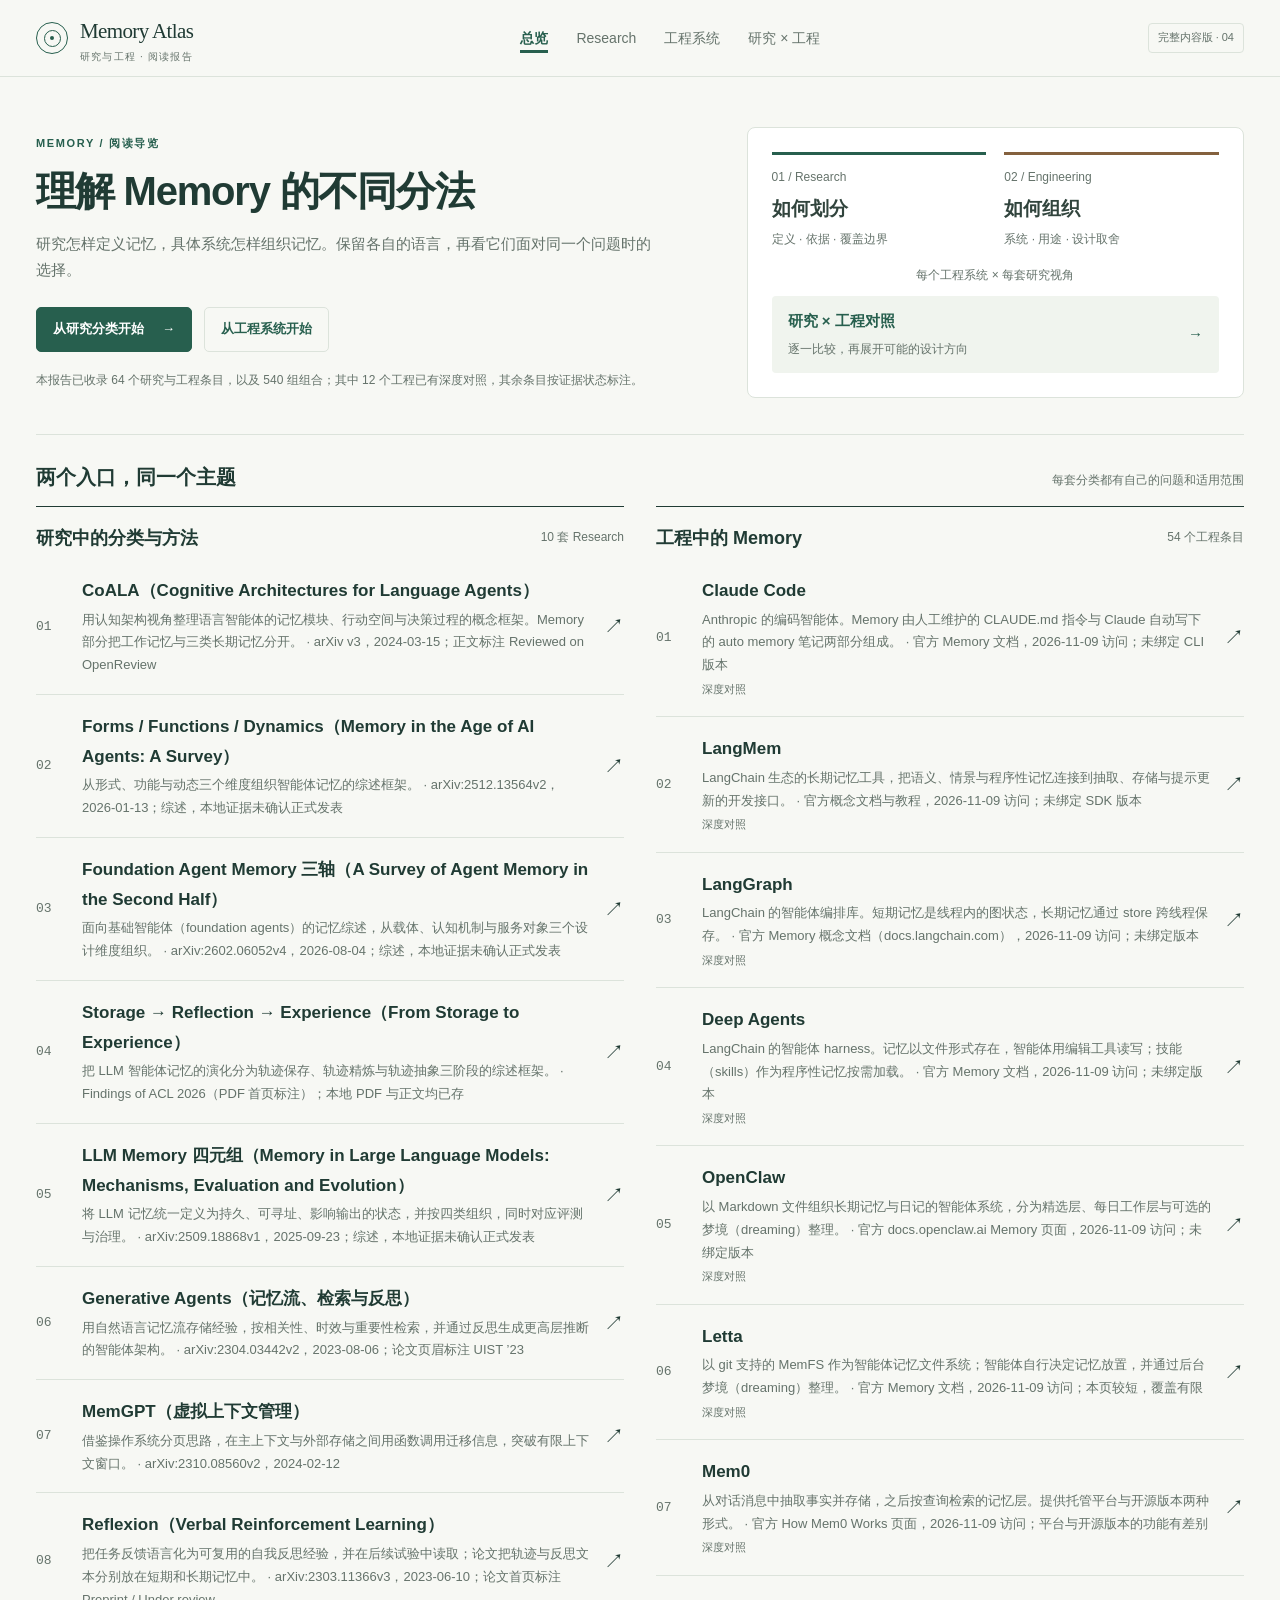
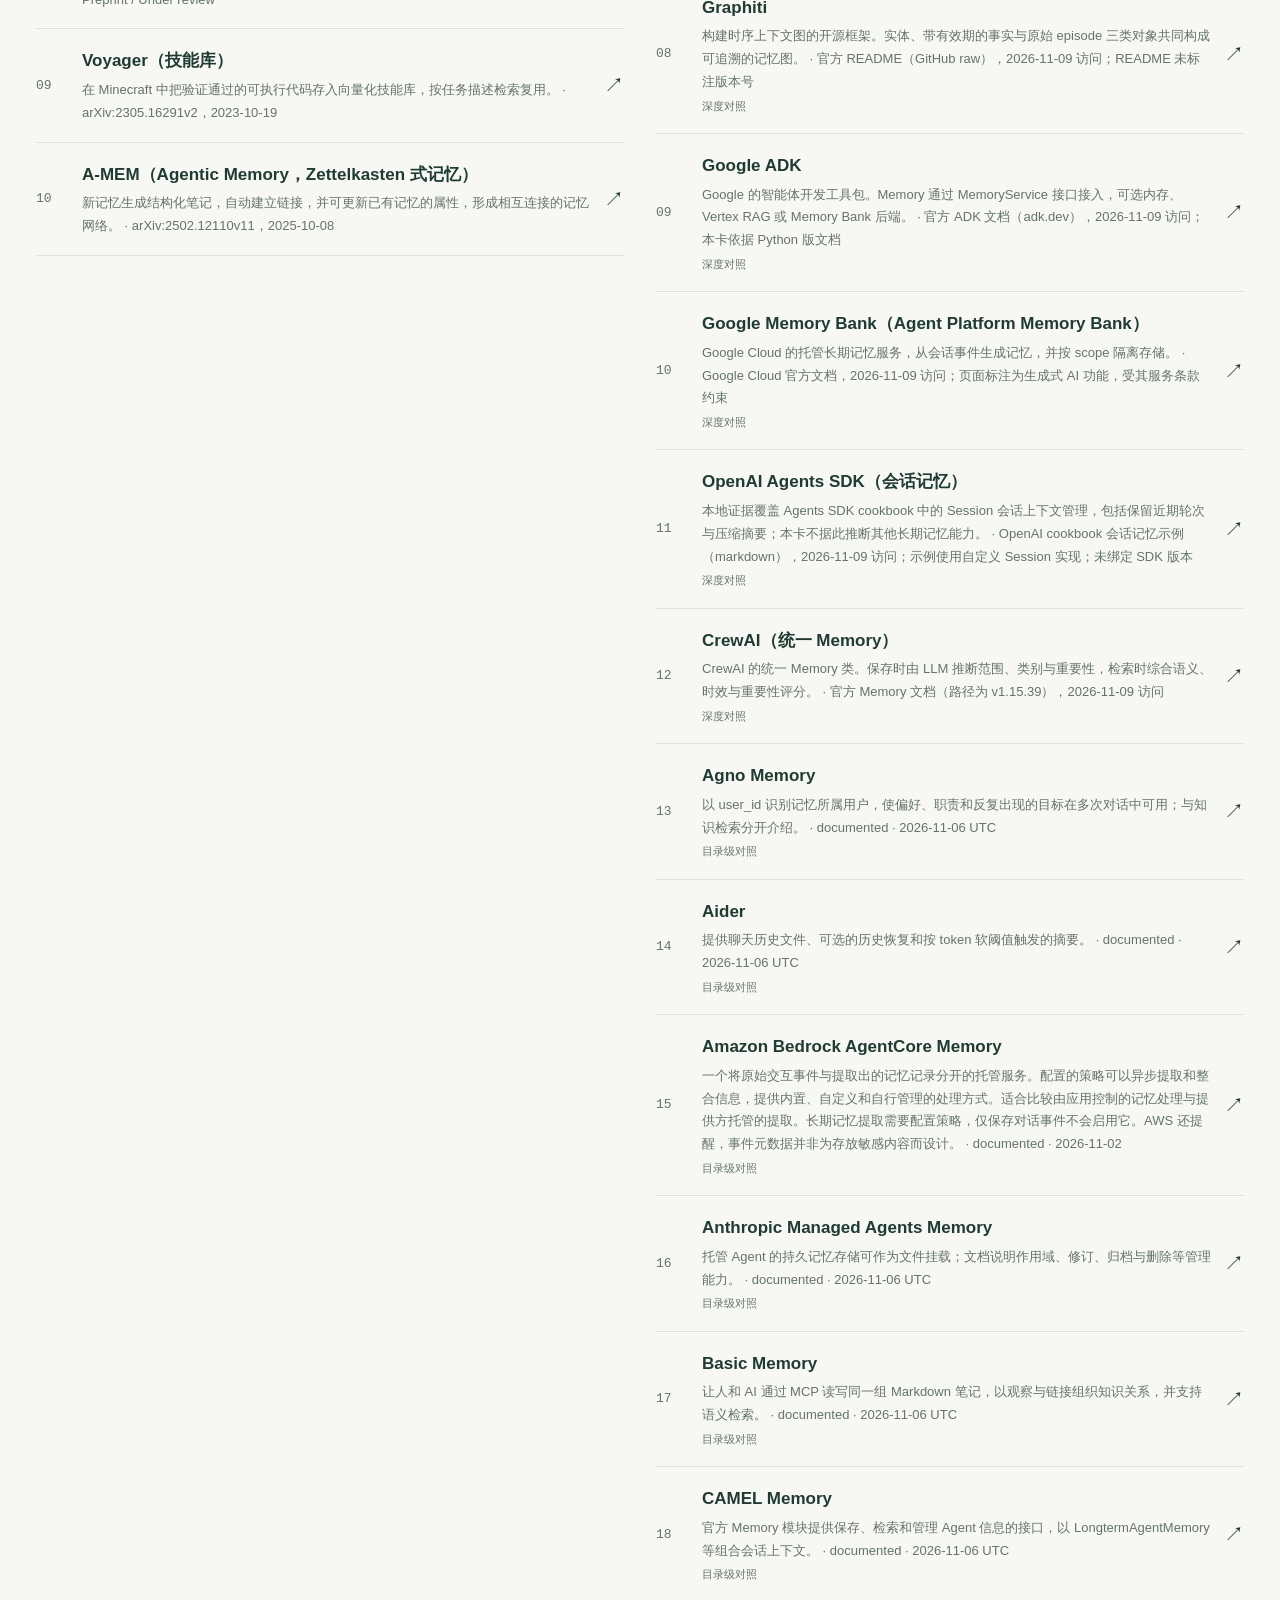
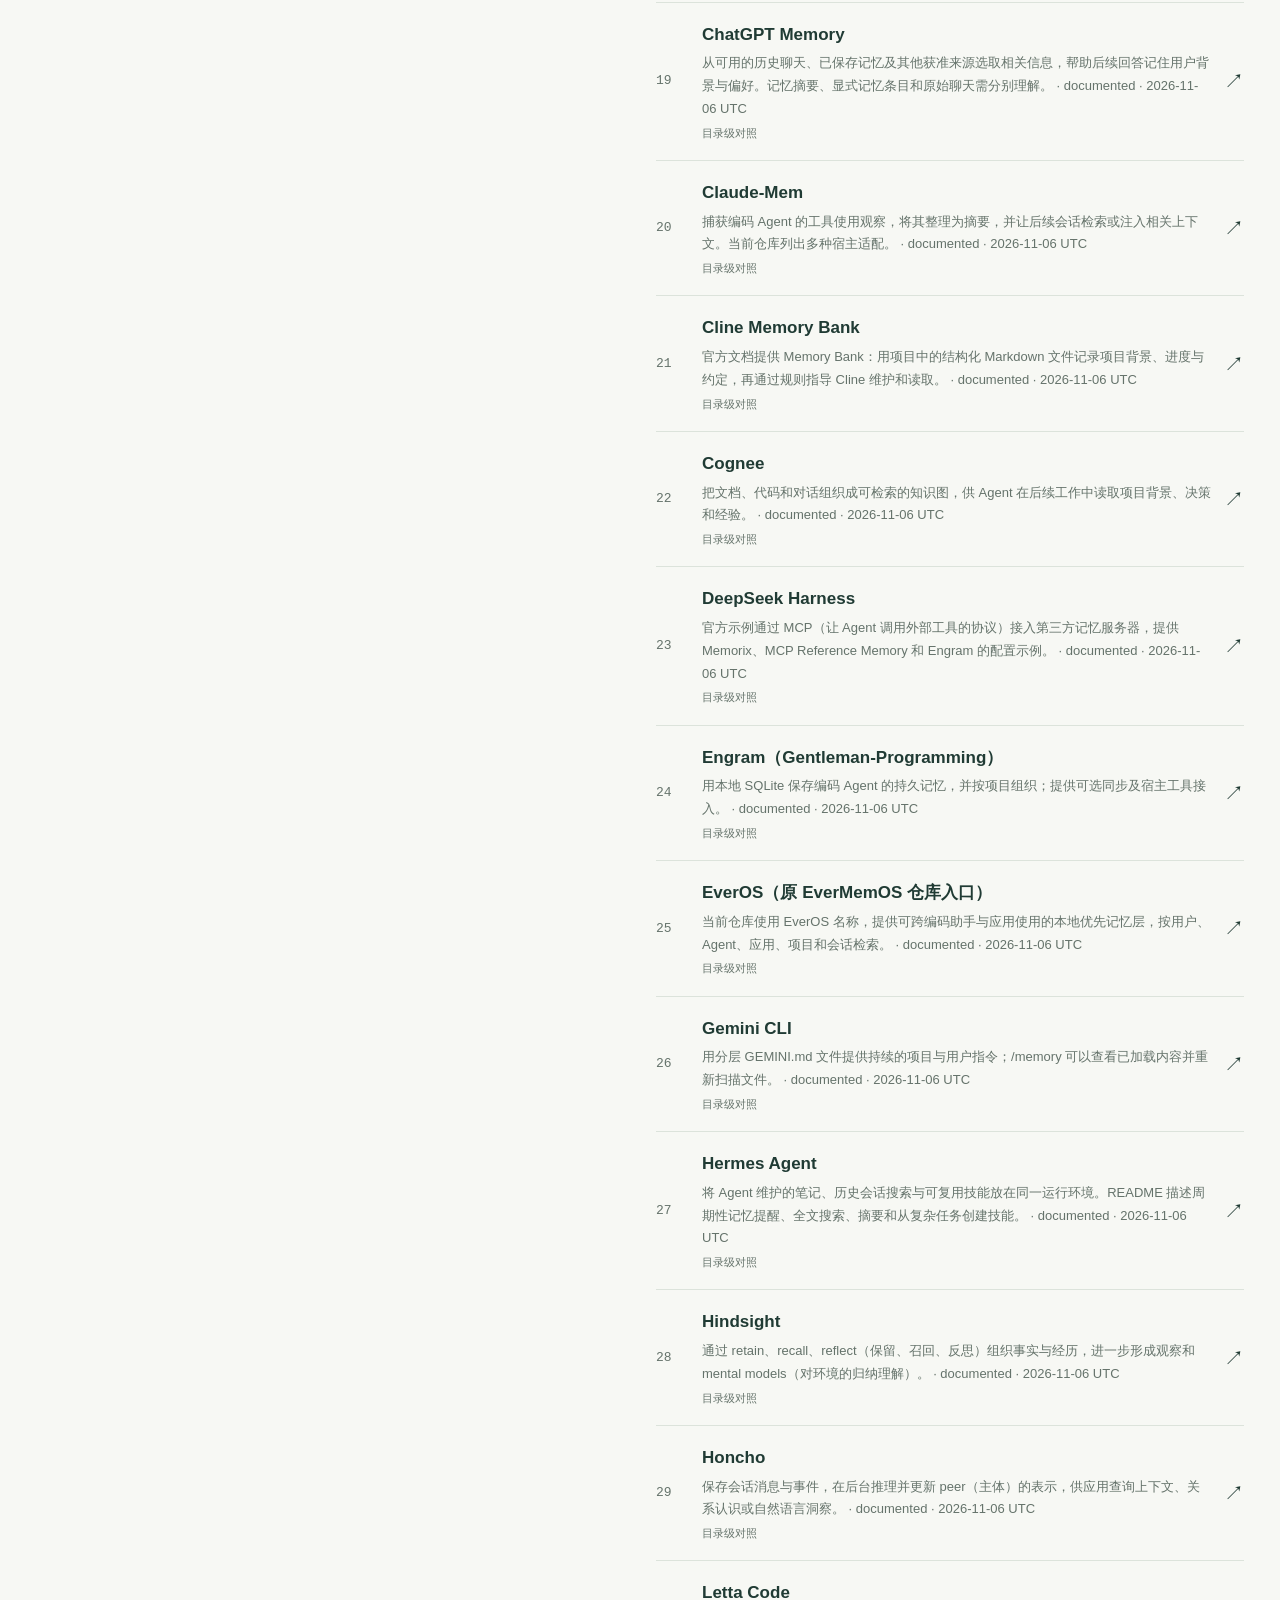
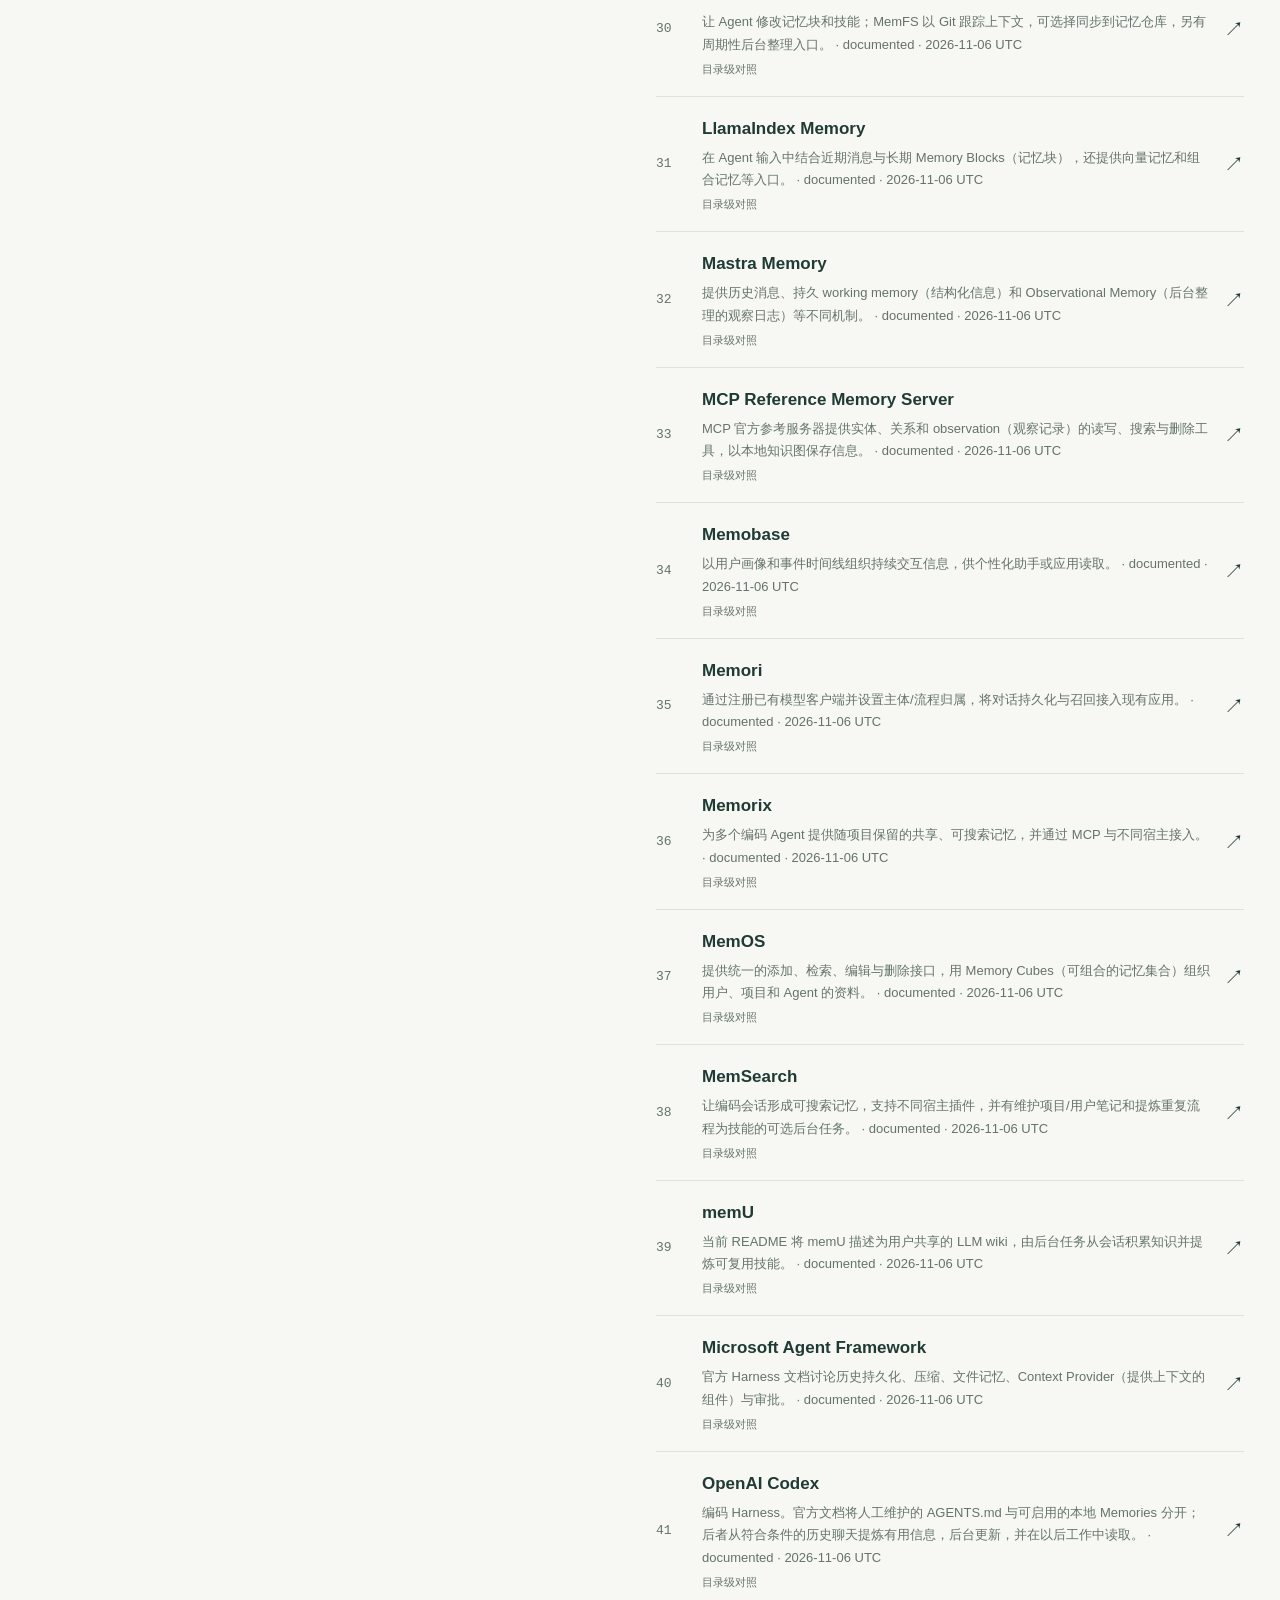
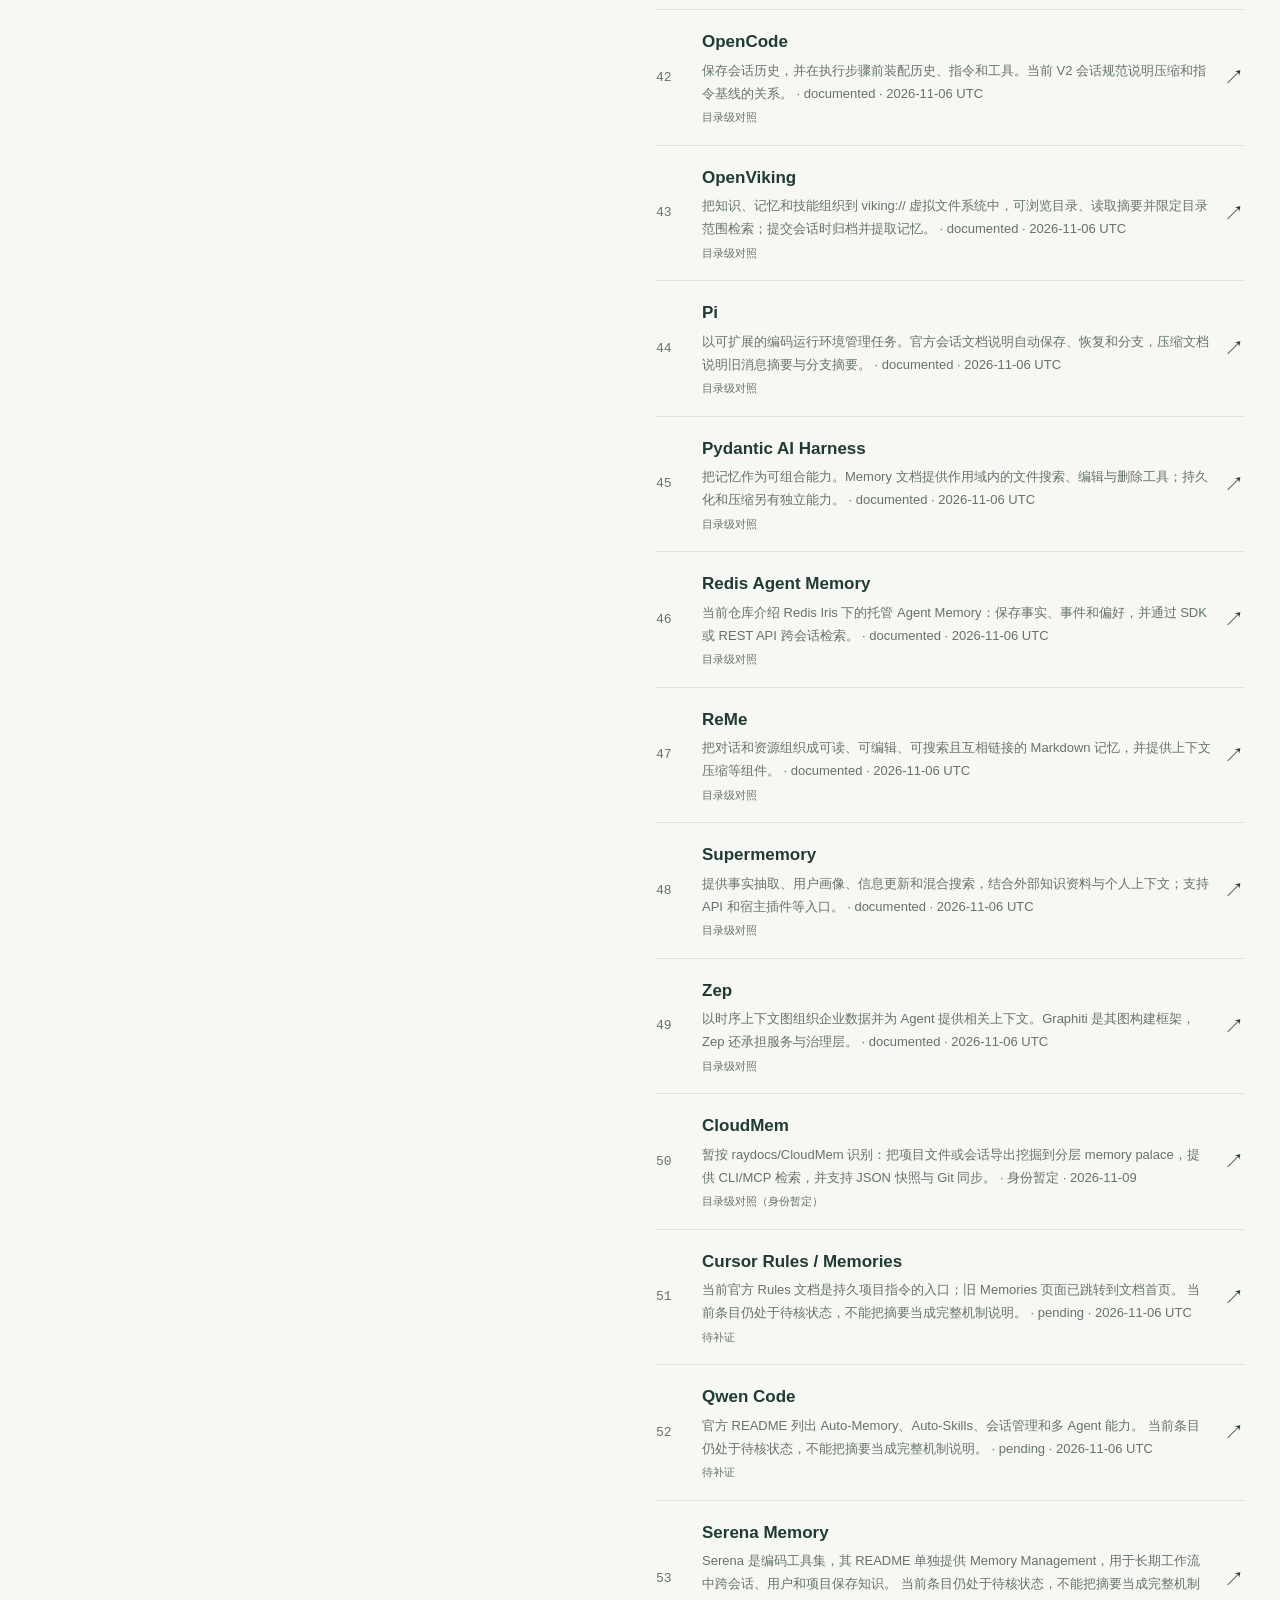
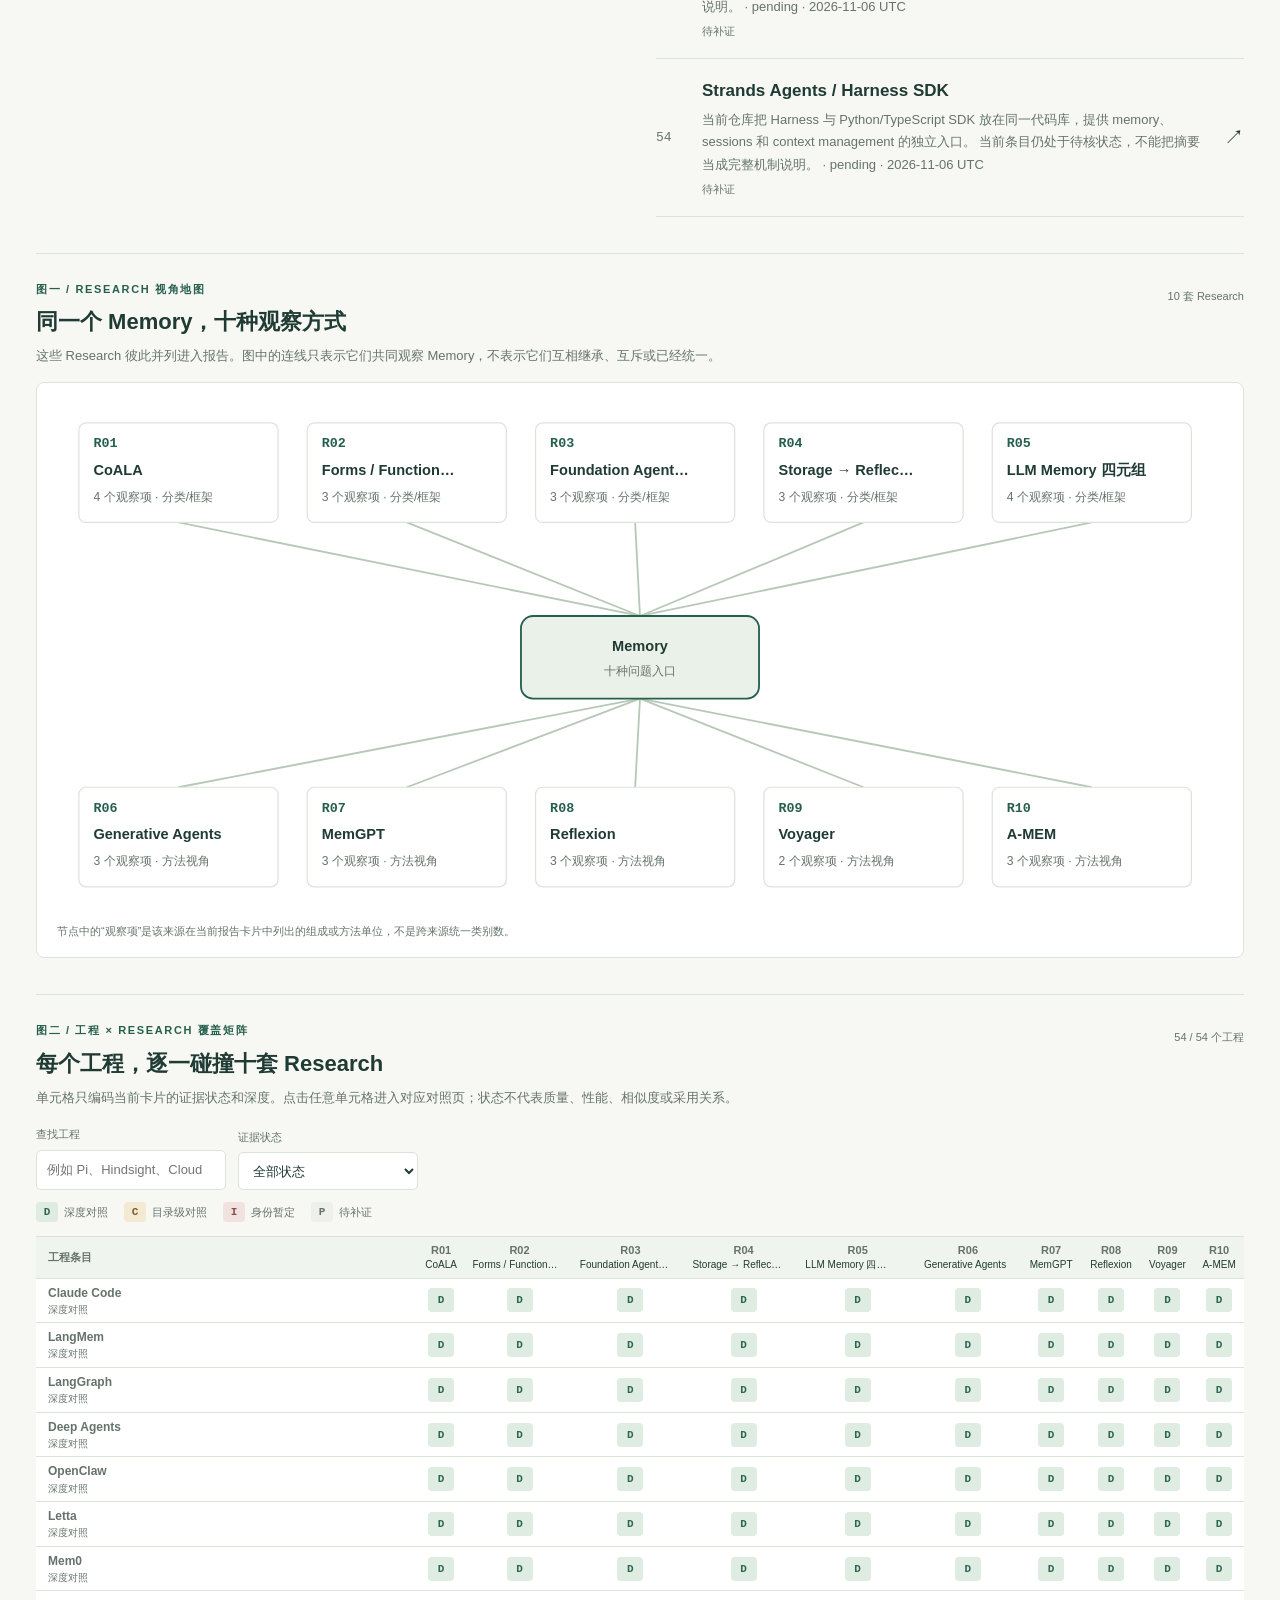
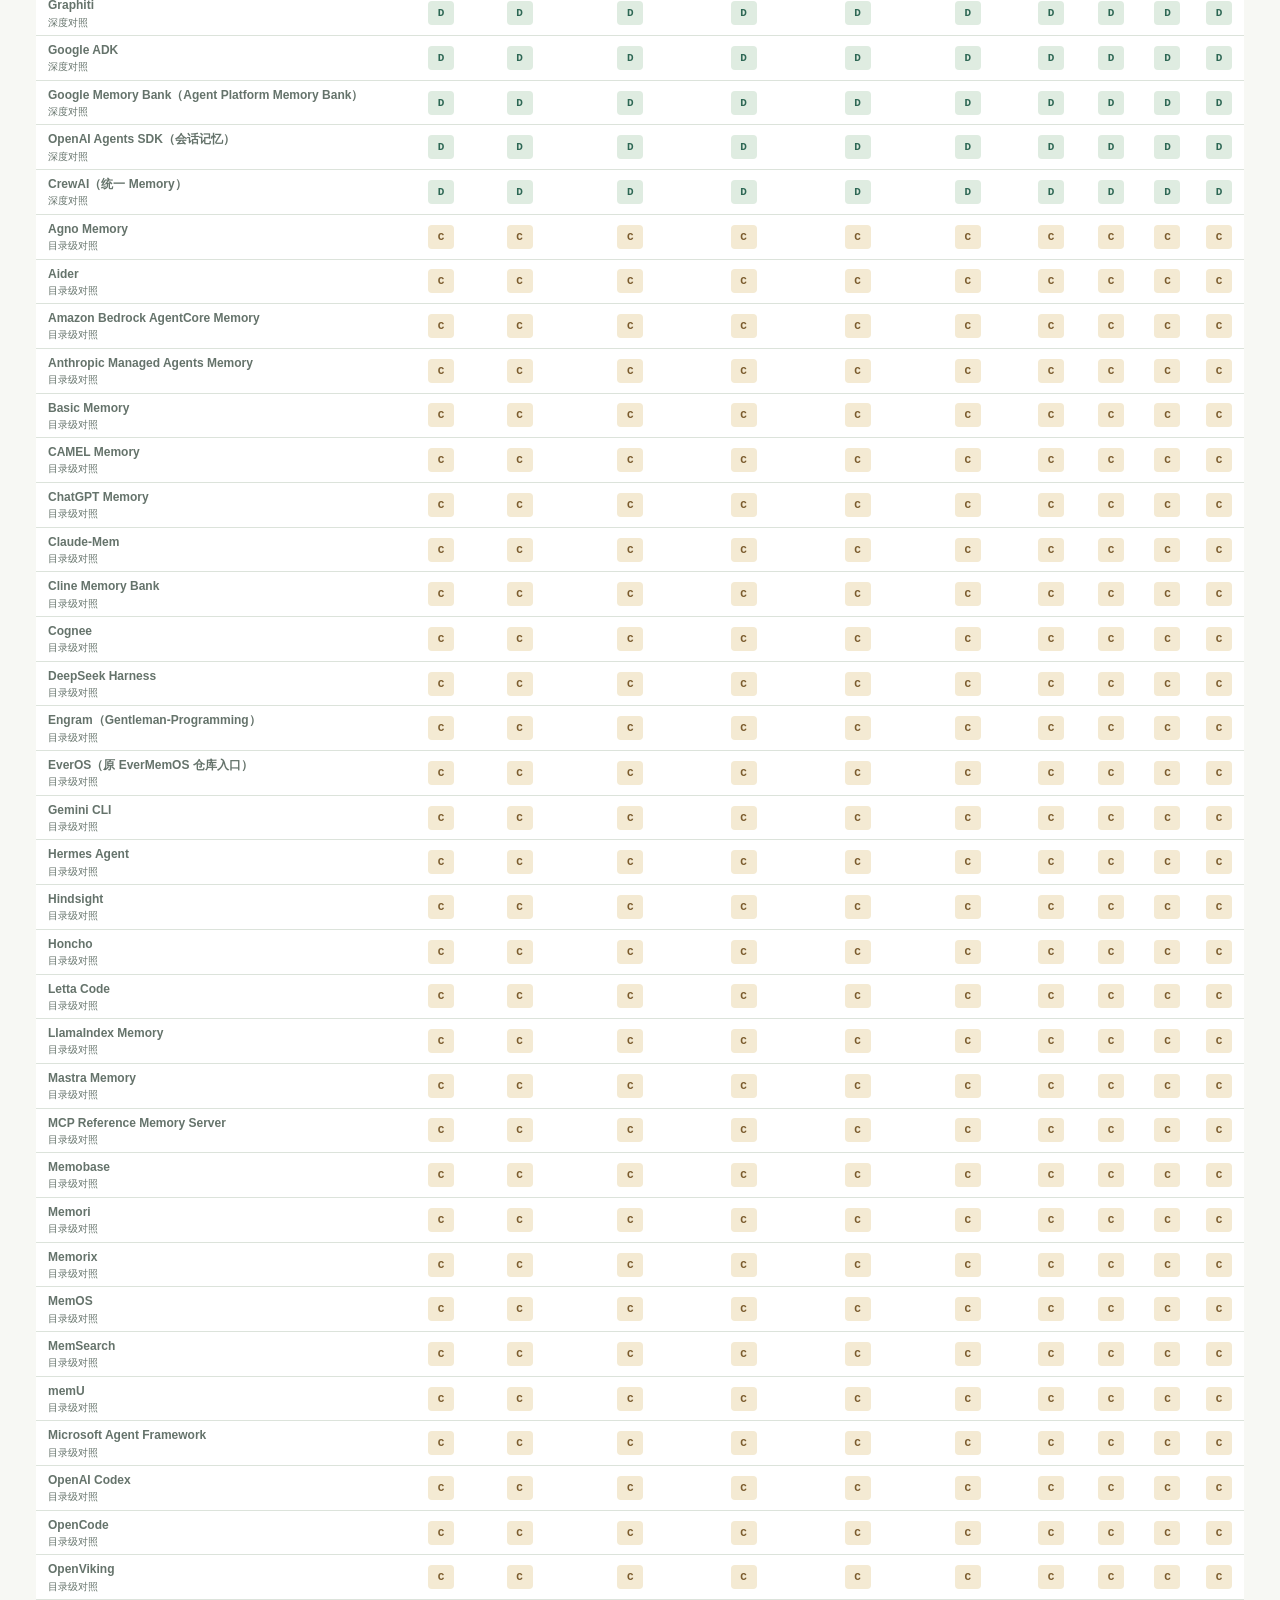
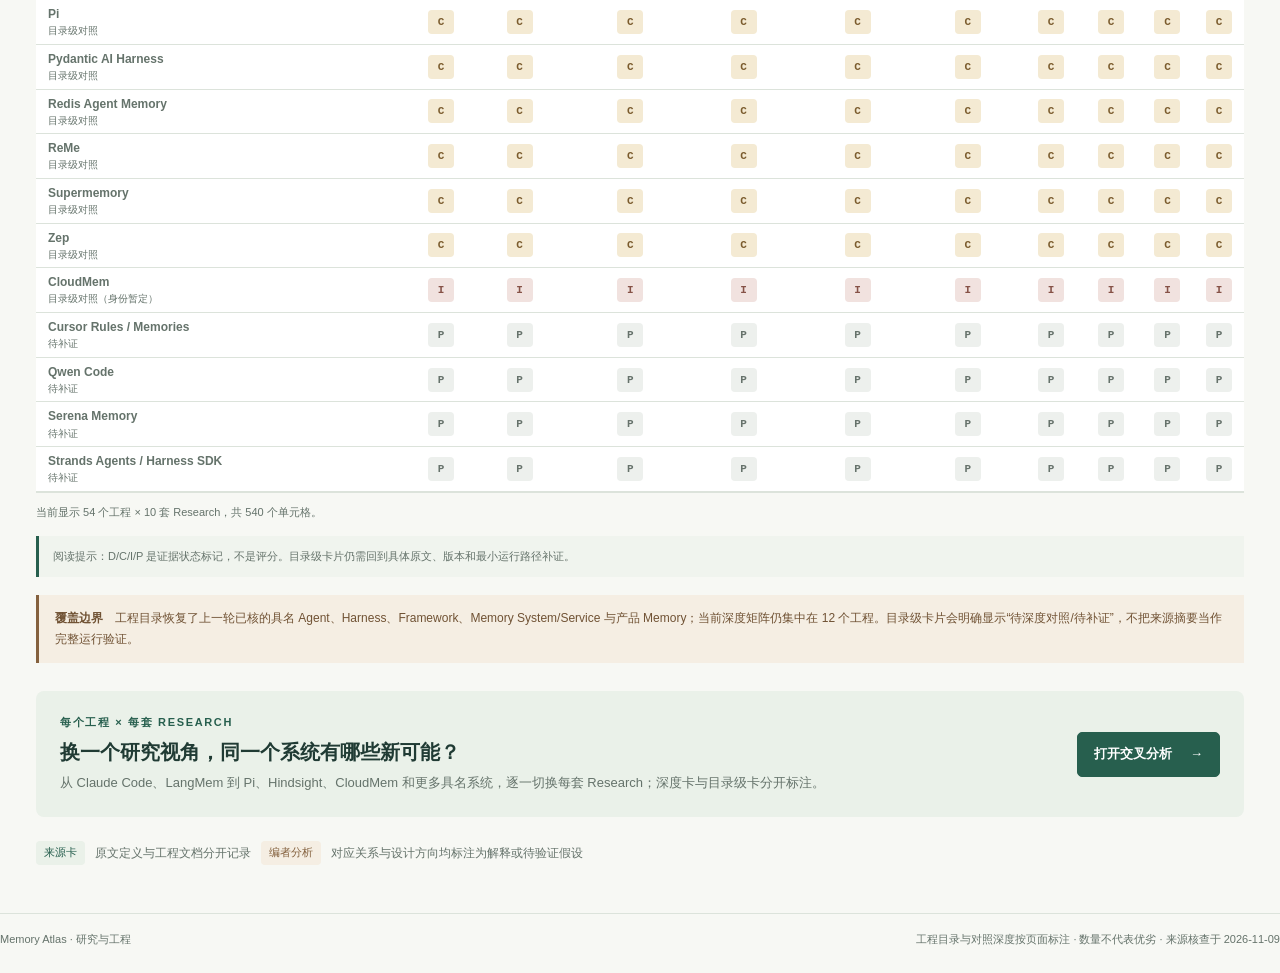
==== report/index.html @ f63ed689 "Publish research and engineering memory atlas" ====
<!doctype html>
<html lang="zh-CN">
<head>
<meta charset="utf-8">
<meta name="viewport" content="width=device-width,initial-scale=1">
<meta name="color-scheme" content="light">
<title>Memory Atlas · 研究与工程</title>
<style>
:root{--paper:#f7f8f4;--surface:#fff;--ink:#203b34;--text:#31443d;--muted:#65736b;--line:#dce3db;--green:#275f4e;--soft:#eaf1e9;--soft2:#f0f4ee;--gold:#84613e;--gold-soft:#f5eee3;--radius:8px}
*{box-sizing:border-box}html{scroll-behavior:smooth}body{margin:0;background:var(--paper);color:var(--text);font:15px/1.75 -apple-system,BlinkMacSystemFont,"PingFang SC","Microsoft YaHei",sans-serif}button,input{font:inherit}button,a,input,summary{-webkit-tap-highlight-color:transparent}button{color:inherit;cursor:pointer}a{color:var(--green);text-decoration:none}a:hover{text-decoration:underline}button:focus-visible,a:focus-visible,input:focus-visible,summary:focus-visible{outline:3px solid var(--green);outline-offset:4px}h1,h2,h3,p{margin:0}h1,h2,h3{color:var(--ink)}h1{font-size:32px;line-height:1.4;letter-spacing:-.03em;font-weight:650}h2{font-size:20px;line-height:1.45;font-weight:650}h3{font-size:16px;line-height:1.5}small{font-size:12px}button{border:0;background:none}button:disabled{cursor:default}svg{display:block}::selection{background:#dbe9d7}.skip{position:fixed;left:16px;top:-100px;z-index:20;padding:8px 16px;background:var(--ink);color:white}.skip:focus{top:16px}
.topbar{background:var(--paper);border-bottom:1px solid var(--line);position:sticky;top:0;z-index:8}.topinner{max-width:1440px;margin:auto;padding:0 36px;display:flex;align-items:center;justify-content:space-between;min-height:76px;gap:24px}.brand{display:flex;align-items:center;gap:12px;color:var(--ink);flex-shrink:0}.brand:hover{text-decoration:none}.brand-icon{width:32px;height:32px;border:1.5px solid var(--green);border-radius:50%;display:grid;place-items:center;position:relative}.brand-icon:before{content:"";width:15px;height:15px;border:1.5px solid var(--green);border-radius:50%}.brand-icon:after{content:"";position:absolute;width:4px;height:4px;background:var(--green);border-radius:50%}.brand strong{font-family:Georgia,serif;font-size:21px;letter-spacing:-.03em;font-weight:500}.brand small{display:block;color:var(--muted);font-size:10px;letter-spacing:.12em;line-height:1.3}
.topnav{display:flex;align-items:center;align-self:stretch;gap:28px}.topnav a{display:flex;align-items:center;gap:6px;font-size:14px;color:var(--muted);border-bottom:3px solid transparent;padding-top:3px;white-space:nowrap}.topnav a[aria-current=page]{color:var(--green);border-color:var(--green);font-weight:650}.topnav a:hover{text-decoration:none;color:var(--green)}.version{font-size:11px;color:var(--muted);border:1px solid var(--line);padding:4px 9px;border-radius:4px;white-space:nowrap}.wrap{max-width:1380px;margin:auto;padding:36px 36px 48px}.eyebrow{font-size:11px;letter-spacing:.15em;color:var(--green);font-weight:650;text-transform:uppercase}.muted{color:var(--muted)}.lead{color:var(--muted);font-size:16px;margin-top:10px;max-width:760px}.tag{font-size:11px;line-height:1.6;padding:3px 8px;display:inline-flex;align-items:center;gap:5px;border-radius:4px;background:var(--soft);color:var(--green);white-space:nowrap}.tag.note{background:var(--gold-soft);color:var(--gold)}.meta{display:flex;gap:8px;flex-wrap:wrap;margin:12px 0 0;align-items:center}.meta small{color:var(--muted)}.button{display:inline-flex;align-items:center;gap:18px;padding:10px 16px;border:1px solid var(--green);border-radius:5px;background:var(--green);color:white;font-size:13px;font-weight:600}.button:hover{background:var(--ink);text-decoration:none}.button.secondary{background:transparent;color:var(--green);border-color:var(--line)}.button.secondary:hover{background:var(--soft)}.arrow{font-family:serif;font-size:20px;line-height:1}
.intro{display:grid;grid-template-columns:1.3fr 1fr;gap:64px;padding:14px 0 36px;border-bottom:1px solid var(--line);align-items:center}.intro h1{font-size:40px;margin-top:10px}.intro p{margin-top:12px;max-width:620px;color:var(--muted)}.intro-links{display:flex;flex-wrap:wrap;gap:12px;margin-top:24px}.intro-note{font-size:12px!important;margin-top:18px!important}.reading-map{border:1px solid var(--line);background:var(--surface);padding:24px;border-radius:var(--radius)}.map-pair{display:grid;grid-template-columns:1fr 1fr;gap:18px}.map-piece{border-top:3px solid var(--green);padding-top:12px}.map-piece.engineering{border-color:var(--gold)}.map-piece small{display:block;color:var(--muted)}.map-piece b{display:block;font-size:19px;margin:4px 0}.map-join{text-align:center;color:var(--muted);font-size:12px;margin:15px 0 10px}.map-bottom{padding:12px 16px;background:var(--soft2);border-radius:4px;display:flex;align-items:center;justify-content:space-between}.map-bottom b{font-size:15px}.map-bottom small{color:var(--muted)}
.section-head{display:flex;justify-content:space-between;align-items:baseline;margin:28px 0 14px;gap:16px}.section-head small{color:var(--muted)}.overview-columns{display:grid;grid-template-columns:1fr 1fr;gap:32px}.index-block{border-top:1px solid var(--ink)}.index-heading{display:flex;justify-content:space-between;align-items:center;padding:18px 0 8px}.index-heading h2{font-size:18px}.index-heading small{color:var(--muted)}.entry-link{display:grid;grid-template-columns:34px 1fr 20px;gap:12px;align-items:center;padding:17px 0;border-bottom:1px solid var(--line);color:var(--ink)}.entry-link:hover{text-decoration:none;background:var(--soft2)}.entry-number{font:13px/1.5 ui-monospace,monospace;color:var(--muted)}.entry-link strong{display:block;font-size:17px;font-weight:600}.entry-link p{font-size:13px;color:var(--muted);margin-top:3px}.compare-teaser{display:grid;grid-template-columns:1fr auto;align-items:center;gap:24px;margin-top:28px;padding:22px 24px;background:var(--soft);border-radius:var(--radius)}.compare-teaser p{font-size:13px;color:var(--muted);margin-top:5px}.legend-line{display:flex;align-items:center;flex-wrap:wrap;gap:10px;margin-top:24px;font-size:12px;color:var(--muted)}
.workspace{display:grid;grid-template-columns:240px minmax(0,1fr);gap:36px;align-items:start}.catalog{position:sticky;top:110px}.catalog>summary{font-size:14px;font-weight:650;display:flex;justify-content:space-between;gap:12px;align-items:center;cursor:pointer;list-style:none;margin-bottom:14px}.catalog>summary::-webkit-details-marker{display:none}.catalog>summary:after{content:"−";color:var(--muted)}.catalog:not([open])>summary:after{content:"+"}.catalog>summary small{font-size:11px;font-weight:400;color:var(--muted);margin-left:auto}.search{width:100%;background:var(--surface);border:1px solid var(--line);border-radius:5px;padding:9px 11px;font-size:12px;color:var(--ink);margin-bottom:10px}.catalog-items{max-height:calc(100vh - 290px);overflow:auto;padding:3px 5px 6px 3px}.catalog-link{display:flex;align-items:flex-start;gap:10px;padding:11px 10px;margin-bottom:4px;border:1px solid transparent;border-radius:5px;color:var(--text);font-size:13px}.catalog-link>span:first-child{color:var(--muted);font:11px/23px ui-monospace,monospace;flex-shrink:0}.catalog-link strong{font-weight:550;display:block;line-height:1.55}.catalog-link small{font-size:11px;color:var(--muted);display:block;margin-top:2px}.catalog-link:hover{background:var(--soft2);text-decoration:none}.catalog-link[aria-current=page]{border-color:#bdcebd;background:var(--soft);color:var(--green)}.catalog-help{font-size:11px;color:var(--muted);padding:12px 2px 0;border-top:1px solid var(--line);margin-top:8px}.sr-only{position:absolute;width:1px;height:1px;padding:0;overflow:hidden;clip:rect(0,0,0,0);white-space:nowrap;border:0}.empty{padding:20px 8px;color:var(--muted);font-size:13px}
.detail{min-width:0}.detail-head{border-bottom:1px solid var(--line);padding-bottom:24px;margin-bottom:24px}.detail-head h1{margin-top:7px;font-size:30px}.paper-title{font-family:Georgia,serif;color:var(--muted);font-size:14px;margin-top:8px;line-height:1.7}.detail-head .lead{font-size:15px}.question-line{font-size:15px;line-height:1.8;margin-top:18px;color:var(--ink);padding-left:12px;border-left:2px solid var(--green)}.two-col{display:grid;grid-template-columns:1fr 1fr;gap:28px}.brief{padding:0 0 22px}.brief h2{font-size:14px;margin-bottom:7px}.brief p{font-size:13px;color:var(--muted)}.taxonomy-area{background:var(--surface);border:1px solid var(--line);border-radius:var(--radius);padding:22px}.taxonomy-head{display:flex;justify-content:space-between;align-items:center;gap:12px;margin-bottom:18px}.taxonomy-head h2{font-size:17px}.taxonomy-head small{font-size:11px;color:var(--muted)}.native-tree{display:grid;grid-template-columns:1fr 3fr;gap:18px;align-items:start}.branch-label{display:block;font-size:11px;color:var(--muted);margin-bottom:8px}.children{display:grid;grid-template-columns:repeat(3,minmax(0,1fr));gap:10px}.category{border:1px solid var(--line);padding:13px 12px;text-align:left;border-radius:5px;width:100%;min-height:74px;background:var(--surface);font-size:13px;line-height:1.6;transition:background .15s}.category b{display:block;font-weight:600}.category small{display:block;color:var(--muted);font-size:11px;margin-top:2px}.category:hover{background:var(--soft2)}.category[aria-pressed=true]{border-color:var(--green);background:var(--soft);box-shadow:inset 0 0 0 1px var(--green)}.definition{margin-top:18px;padding:18px 20px;background:var(--soft2);border-left:3px solid var(--green);border-radius:0 4px 4px 0}.definition .definition-title{display:flex;align-items:baseline;gap:10px;flex-wrap:wrap}.definition .definition-title small{color:var(--muted);font-family:Georgia,serif}.definition>p{font-size:14px;margin-top:6px}.example{display:grid;grid-template-columns:84px 1fr;gap:12px;border-top:1px solid #d9e2d5;padding-top:12px;margin-top:12px;font-size:13px;line-height:1.8}.example small{color:var(--gold);font-size:11px}.example p{color:var(--text)}.definition .mini-note{font-size:12px;color:var(--muted);margin-top:12px}.axis-nav{display:flex;gap:8px;margin-bottom:20px;flex-wrap:wrap}.axis-nav button{padding:8px 14px;background:var(--paper);border:1px solid var(--line);border-radius:5px;font-size:13px}.axis-nav button[aria-pressed=true]{background:var(--ink);color:var(--surface);border-color:var(--ink)}.axis-caption{font-size:13px;color:var(--muted);margin-bottom:12px}.reading-notes{display:grid;grid-template-columns:1fr 1fr;gap:28px;padding:22px 0 0}.reading-notes h2{font-size:14px;margin-bottom:7px}.reading-notes p{font-size:13px;color:var(--muted)}.source-panel{margin-top:24px;border-top:1px solid var(--line);border-bottom:1px solid var(--line);font-size:12px}.source-panel summary{cursor:pointer;padding:13px 0;font-weight:600;color:var(--green)}.source-panel ul{padding-left:18px;margin:0 0 10px}.source-panel p{color:var(--muted);margin:0 0 14px;max-width:760px}.source-panel a{text-decoration:underline;text-underline-offset:3px}.next-link{display:flex;justify-content:space-between;gap:20px;align-items:center;margin-top:24px;padding:16px 18px;background:var(--soft);border-radius:5px}.next-link small{color:var(--muted);display:block}.next-link strong{font-size:14px;font-weight:550}.next-link:hover{text-decoration:none}
.native-pair{display:grid;grid-template-columns:1fr 1fr;gap:12px}.system-heading{display:flex;gap:16px;align-items:center}.system-symbol{width:46px;height:46px;display:grid;place-items:center;border-radius:10px;background:var(--soft);color:var(--green);font:24px Georgia,serif;border:1px solid var(--line);flex-shrink:0}.system-heading h1{margin:0}.system-heading .eyebrow{margin-bottom:5px}.soft-table{margin-top:16px;font-size:12px}.soft-table .soft-row{display:grid;grid-template-columns:90px 1fr;gap:14px;padding:10px 0;border-top:1px solid var(--line)}.soft-row b{font-weight:550}.soft-row p{color:var(--muted)}.pair-label{display:flex;align-items:center;gap:14px;flex-wrap:wrap;margin:18px 0 0}.pair-label a{font-size:13px;font-weight:600;padding:6px 12px;border:1px solid var(--line);border-radius:4px;background:var(--surface)}.pair-label>span{color:var(--muted)}.comparison-labels{display:grid;grid-template-columns:1fr 1fr 1fr;gap:20px;padding:0 18px 10px;color:var(--muted);font-size:11px}.compare-row{margin-bottom:12px;border:1px solid var(--line);border-radius:var(--radius);overflow:hidden;background:var(--surface)}.compare-row h2{font-size:14px;padding:10px 18px;background:var(--soft2);border-bottom:1px solid var(--line)}.compare-cells{display:grid;grid-template-columns:1fr 1fr 1fr}.compare-cells>div{padding:16px 18px;font-size:13px;border-right:1px solid var(--line)}.compare-cells>div:last-child{border-right:0;background:#f8faf6}.compare-cells small{display:none;font-size:11px;color:var(--muted);margin-bottom:5px}.insight{border-left:3px solid var(--gold);background:var(--gold-soft);padding:16px 20px;margin:20px 0}.insight h2{font-size:14px;margin-bottom:5px;color:#705234}.insight p{font-size:13px;color:#705234}.hypothesis{margin-top:20px;border:1px solid var(--line);border-radius:5px;padding:0 16px;background:var(--surface)}.hypothesis summary{cursor:pointer;padding:12px 0;font-size:13px;font-weight:550}.hypothesis p{font-size:13px;color:var(--muted);padding:0 0 14px}.footer{max-width:1308px;margin:0 auto;border-top:1px solid var(--line);padding:16px 0 24px;display:flex;justify-content:space-between;gap:16px;flex-wrap:wrap;font-size:11px;color:var(--muted)}
@media(min-width:1500px){.wrap{padding-top:44px}}
@media(max-width:1100px){.topinner{padding:0 24px}.topnav{gap:18px}.version{display:none}.wrap{padding:28px 24px}.workspace{grid-template-columns:210px minmax(0,1fr);gap:24px}.intro{gap:30px}.intro h1{font-size:34px}.native-tree{grid-template-columns:1fr}.children{gap:8px}.footer{margin:0 24px}.category{padding:10px}}
@media(max-width:760px){.topbar{position:static}.topinner{padding:16px 20px 0;display:block}.brand{margin-bottom:12px}.brand small{display:none}.topnav{justify-content:space-between;gap:12px;min-height:45px;overflow:auto}.topnav a{font-size:13px;padding-bottom:10px;padding-top:5px}.wrap{padding:24px 20px 36px}.intro{grid-template-columns:1fr;gap:26px;padding-top:0}.intro h1{font-size:30px}.reading-map{padding:20px}.overview-columns{grid-template-columns:1fr;gap:18px}.compare-teaser{grid-template-columns:1fr;padding:20px;gap:16px}.compare-teaser .button{justify-self:start}.workspace{display:block}.catalog{position:static;margin-bottom:24px;border:1px solid var(--line);border-radius:6px;padding:13px;background:var(--surface)}.catalog>summary{margin-bottom:0}.catalog[open]>summary{margin-bottom:12px}.catalog-items{max-height:245px}.catalog-help{margin-top:4px}.detail-head h1{font-size:26px}.two-col,.reading-notes{grid-template-columns:1fr;gap:18px}.brief{padding-bottom:0}.two-col{padding-bottom:24px}.taxonomy-area{padding:16px}.taxonomy-head{align-items:start}.taxonomy-head small{max-width:90px;text-align:right}.children{grid-template-columns:1fr}.category{min-height:0;display:flex;align-items:center;justify-content:space-between;gap:10px}.category small{margin-top:0;text-align:right}.definition{padding:15px}.example{grid-template-columns:1fr;gap:4px}.native-pair{grid-template-columns:1fr}.reading-notes{padding-top:20px}.placeholder-fields{grid-template-columns:1fr}.comparison-labels{display:none}.compare-cells{grid-template-columns:1fr}.compare-cells>div{border-right:0;border-bottom:1px solid var(--line);padding:12px 16px}.compare-cells>div:last-child{border-bottom:0}.compare-cells small{display:block}.footer{margin:0 20px}.section-head{align-items:start}.section-head small{font-size:11px}.intro-note{line-height:1.7}.axis-nav{gap:6px}.axis-nav button{padding:7px 10px;font-size:12px}.next-link{gap:12px}.system-symbol{width:40px;height:40px}}
@media(prefers-reduced-motion:reduce){html{scroll-behavior:auto}*{transition:none!important}}
@media print{.topbar{position:static}.topnav,.catalog,.intro-links,.next-link,.search{display:none}.workspace{display:block}.wrap{padding:0}.source-panel{display:block}.footer{margin:0}.compare-row,.taxonomy-area{break-inside:avoid}}

.cross-head{padding-bottom:20px;margin-bottom:22px}.cross-heading{display:flex;align-items:center;gap:16px;flex-wrap:wrap;margin-top:6px}.cross-heading h1{margin:0}.cross-heading .tag{white-space:normal;overflow-wrap:anywhere;max-width:100%}.cross-meta{display:flex;gap:16px;justify-content:space-between;flex-wrap:wrap;font-size:12px;color:var(--muted);margin-top:14px}.lens-selector{padding:20px 22px;border:1px solid var(--line);border-radius:var(--radius);background:var(--surface);margin-bottom:30px}.lens-top{display:flex;justify-content:space-between;gap:12px;align-items:baseline;margin-bottom:14px}.lens-top h2{font-size:14px}.lens-top>span{font-size:11px;color:var(--muted)}.lens-nav{display:grid;grid-template-columns:repeat(8,minmax(0,1fr));gap:8px}.lens-link{grid-column:span 4;display:block;padding:12px 14px;border:1px solid var(--line);border-radius:5px;font-size:14px;color:var(--ink);min-width:0}.lens-link strong{font-weight:600;display:block}.lens-link small{font-size:11px;color:var(--muted);display:block;margin-top:3px}.lens-link:hover{background:var(--soft2);text-decoration:none}.lens-link[aria-current=true]{background:var(--soft);border-color:var(--green);box-shadow:inset 0 0 0 1px var(--green)}.lens-help{font-size:12px;color:var(--muted);margin-top:12px}.analysis-top{display:flex;align-items:flex-start;justify-content:space-between;gap:22px}.analysis-top h2{font-size:22px;line-height:1.6;margin-top:7px}.idea-jump{flex-shrink:0;color:var(--green);font-size:12px;padding:8px 0;border-bottom:1px solid var(--green);margin-top:20px}.analysis-summary{font-size:14px;margin-top:14px;line-height:1.9}.evidence-hint{font-size:11px;color:var(--muted);margin:10px 0 24px}.density-hint{display:inline-block;font-size:11px;color:var(--gold);background:var(--gold-soft);padding:4px 8px;border-radius:4px;margin-top:12px}.evidence-hint a{margin-left:8px}.cross-row h3{font-size:13px;padding:10px 18px;background:var(--soft2);border-bottom:1px solid var(--line)}.cross-row .compare-cells>div{font-size:12px;line-height:1.85}.row-relation{display:block;font-size:12px;font-weight:650;margin-bottom:6px;color:var(--green)}.design-ideas{margin-top:30px;border-top:2px solid var(--green);padding-top:22px}.ideas-heading h2{font-size:21px;margin-top:7px;scroll-margin-top:100px}.ideas-heading>p{font-size:12px;color:var(--muted);margin:10px 0 20px}.design-idea{padding:22px;border:1px solid var(--line);border-radius:var(--radius);background:var(--surface);margin-top:14px}.idea-title{display:flex;gap:12px;align-items:baseline;flex-wrap:wrap}.idea-number{font:12px ui-monospace,monospace;color:var(--muted)}.idea-title h3{flex:1;min-width:160px}.idea-what{font-size:14px;margin-top:10px}.idea-conditions{display:grid;grid-template-columns:1fr 1fr 1.2fr;gap:22px;margin:18px 0 0;padding-top:16px;border-top:1px solid var(--line)}.idea-conditions dt{font-size:11px;color:var(--green);font-weight:600}.idea-conditions dd{font-size:12px;line-height:1.9;color:var(--muted);margin:5px 0 0}.cross-empty{padding:24px;border:1px dashed #a9b7a9;border-radius:var(--radius);background:var(--surface)}.cross-empty h2{font-size:22px;margin-top:12px}.cross-empty p,.cross-empty li{font-size:13px;color:var(--muted)}.cross-empty p{margin-top:10px}.cross-empty ol{padding-left:22px;margin:18px 0 24px}.cross-empty li{padding:4px 0}
@media(max-width:1100px){.idea-conditions{gap:16px}.analysis-top{gap:14px}.analysis-top h2{font-size:20px}}
@media(max-width:760px){.lens-selector{padding:16px;margin-bottom:24px}.lens-top{display:block}.lens-top>span{display:block;margin-top:5px}.lens-link{padding:10px}.lens-link strong{font-size:13px}.lens-link small{font-size:10px}.analysis-top{display:block}.idea-jump{margin-top:4px}.cross-heading{gap:10px}.cross-meta{gap:6px}.idea-conditions{grid-template-columns:1fr;gap:14px}.design-idea{padding:16px}.idea-title{gap:8px}.idea-title h3{font-size:15px}.ideas-heading h2{font-size:20px;scroll-margin-top:20px}.cross-empty{padding:20px}}

.coala-tree{display:grid;grid-template-columns:1fr 2fr;gap:18px;align-items:start;margin-top:4px}.coala-root{border:1px solid var(--line);border-top:3px solid var(--green);padding:14px 16px;background:var(--soft2);border-radius:5px}.coala-root strong{display:block;font-size:15px}.coala-root small{display:block;color:var(--muted);margin-top:3px}.coala-longterm{border-left:2px solid #b9cbbb;padding-left:18px}.coala-branch{font-size:13px;color:var(--ink);font-weight:650;margin-bottom:9px}.coala-branch small{display:block;color:var(--muted);font-size:11px;font-weight:400;margin-top:2px}.coala-children{display:grid;grid-template-columns:repeat(3,minmax(0,1fr));gap:9px}.coala-children .category{min-height:78px}.coverage-note{margin-top:18px;padding:13px 16px;background:var(--gold-soft);border-left:3px solid var(--gold);font-size:12px;color:#705234}.coverage-note strong{font-weight:650}.status-mini{font-size:11px;color:var(--muted);margin-top:3px;display:block}
@media(max-width:760px){.coala-tree{grid-template-columns:1fr;gap:12px}.coala-longterm{border-left:0;border-top:2px solid #b9cbbb;padding:14px 0 0}.coala-children{grid-template-columns:1fr}}

/* coverage-and-lens-visuals */
.viz-section{margin-top:36px;padding-top:26px;border-top:1px solid var(--line)}
.viz-head{display:flex;align-items:flex-start;justify-content:space-between;gap:24px;margin-bottom:14px}
.viz-head h2{font-size:22px;margin-top:7px}
.viz-head p{max-width:740px;color:var(--muted);font-size:13px;margin-top:7px}
.viz-count{color:var(--muted);font-size:11px;white-space:nowrap;padding-top:7px}
.lens-map-shell{background:var(--surface);border:1px solid var(--line);border-radius:var(--radius);padding:18px 20px 16px}
.lens-map-svg{display:block;width:100%;height:auto;min-height:310px}
.lens-map-svg .map-connector{stroke:#b8c8b8;stroke-width:1.5;fill:none}
.lens-map-svg .map-core{fill:var(--soft);stroke:var(--green);stroke-width:1.5}
.lens-map-svg .map-node{fill:var(--surface);stroke:var(--line);stroke-width:1}
.lens-map-svg .map-link:hover .map-node,.lens-map-svg .map-link:focus .map-node{fill:var(--soft);stroke:var(--green);stroke-width:1.5}
.lens-map-svg text{fill:var(--ink);font-family:-apple-system,BlinkMacSystemFont,"PingFang SC","Microsoft YaHei",sans-serif}
.lens-map-svg .map-index{fill:var(--green);font:600 11px ui-monospace,monospace}
.lens-map-svg .map-name{font-size:12px;font-weight:650}
.lens-map-svg .map-meta{fill:var(--muted);font-size:10px}
.lens-map-list{display:none}
.viz-caption{font-size:11px;color:var(--muted);margin-top:11px}
.viz-controls{display:flex;flex-wrap:wrap;align-items:end;gap:12px;margin:16px 0 12px}
.viz-control{display:flex;flex-direction:column;gap:5px;min-width:180px}
.viz-control label{font-size:11px;color:var(--muted)}
.viz-control input,.viz-control select{background:var(--surface);border:1px solid var(--line);border-radius:5px;color:var(--ink);padding:8px 10px;font-size:13px;min-height:38px}
.viz-legend{display:flex;flex-wrap:wrap;gap:10px 16px;align-items:center;font-size:11px;color:var(--muted);margin:10px 0 14px}
.viz-key{display:inline-flex;align-items:center;gap:6px}
.viz-key-mark{width:22px;height:20px;border-radius:4px;display:grid;place-items:center;font:600 11px ui-monospace,monospace}
.viz-key-mark.deep,.matrix-cell.deep{background:#dfece1;color:#2d6754}
.viz-key-mark.catalog,.matrix-cell.catalog{background:#f4ead3;color:#7b5c2e}
.viz-key-mark.pending,.matrix-cell.pending{background:#edf0ed;color:#66726b}
.viz-key-mark.identity,.matrix-cell.identity{background:#f1e2df;color:#865247}
.matrix-wrap{overflow:auto;border-top:1px solid var(--line);border-bottom:1px solid var(--line);background:var(--surface)}
.coverage-matrix{border-collapse:collapse;min-width:1080px;width:100%;font-size:11px}
.coverage-matrix th,.coverage-matrix td{border-bottom:1px solid var(--line);padding:6px 5px;text-align:center;white-space:nowrap}
.coverage-matrix thead th{position:sticky;top:0;background:var(--soft2);z-index:1;font-weight:600;color:var(--muted)}
.coverage-matrix th:first-child,.coverage-matrix td:first-child{position:sticky;left:0;text-align:left;background:var(--surface);z-index:2;min-width:180px;padding-left:12px}
.coverage-matrix thead th:first-child{background:var(--soft2);z-index:3}
.coverage-matrix th a{color:var(--muted);display:block;line-height:1.35}
.coverage-matrix th a:hover{color:var(--green);text-decoration:none}
.coverage-matrix th a span{display:block;color:var(--ink);font-size:10px;font-weight:500;max-width:90px;overflow:hidden;text-overflow:ellipsis}
.matrix-system{color:var(--ink);font-size:12px;font-weight:600}
.matrix-system small{display:block;color:var(--muted);font-size:10px;font-weight:400;margin-top:2px}
.matrix-cell{display:grid;place-items:center;width:26px;height:24px;margin:auto;border-radius:4px;font:600 11px ui-monospace,monospace;color:inherit}
.matrix-cell:hover,.matrix-cell:focus-visible{outline:2px solid var(--green);outline-offset:2px;text-decoration:none}
.viz-status{font-size:11px;color:var(--muted);margin-top:10px}
.viz-disclaimer{font-size:11px;color:var(--muted);padding:11px 14px;background:var(--soft2);border-left:3px solid var(--green);margin-top:14px}
@media(max-width:760px){
 .viz-head{display:block}.viz-count{display:block;padding-top:0;margin-top:6px}
 .lens-map-svg{display:none}.lens-map-list{display:grid;grid-template-columns:1fr;gap:6px}
 .lens-list-item{display:grid;grid-template-columns:36px 1fr;column-gap:10px;align-items:center;padding:10px 11px;border:1px solid var(--line);border-radius:5px;color:var(--ink);background:var(--surface)}
 .lens-list-item:hover{text-decoration:none;background:var(--soft2)}.lens-list-item>span{grid-row:span 2;color:var(--green);font:600 11px ui-monospace,monospace}.lens-list-item strong{font-size:13px}.lens-list-item small{font-size:11px;color:var(--muted);margin-top:2px}
 .viz-control{min-width:0;flex:1 1 180px}.viz-controls{gap:9px}
 .matrix-wrap{margin-left:-1px;margin-right:-1px}.coverage-matrix th:first-child,.coverage-matrix td:first-child{min-width:155px}
}
</style>
</head>
<body>
<a class="skip" href="#main">跳到正文</a>
<header class="topbar"><div class="topinner">
 <a class="brand" href="#overview"><span class="brand-icon" aria-hidden="true"></span><span><strong>Memory Atlas</strong><small>研究与工程 · 阅读报告</small></span></a>
 <nav class="topnav" aria-label="主要导航"><a href="#overview" data-nav="overview">总览</a><a href="#research/coala" data-nav="research">Research</a><a href="#engineering/claude" data-nav="engineering">工程系统</a><a href="#compare/claude/coala" data-nav="compare">研究 × 工程</a></nav>
 <span class="version">完整内容版 · 04</span>
</div></header>
<main id="main" class="wrap"></main>
<footer class="footer"><span>Memory Atlas · 研究与工程</span><span>工程目录与对照深度按页面标注 · 数量不代表优劣 · 来源核查于 2026-11-09</span></footer>
<noscript><p style="padding:24px">此原型的目录和详情切换需要 JavaScript。请启用后重新打开。</p></noscript>
<script>
'use strict';
const sources={"coala":{"label":"CoALA · Cognitive Architectures for Language Agents","url":"https://arxiv.org/html/2309.02427v3","meta":"原始来源 · 核查 2026-11-09"},"ffd":{"label":"Memory in the Age of AI Agents · Forms / Functions / Dynamics","url":"https://arxiv.org/html/2512.13564v2","meta":"原始来源 · 核查 2026-11-09"},"foundation":{"label":"A Survey of Agent Memory in the Second Half","url":"https://arxiv.org/html/2602.06052","meta":"原始来源 · 核查 2026-11-09"},"sre":{"label":"From Storage to Experience · Findings of ACL 2026","url":"https://aclanthology.org/2026.findings-acl.2069.pdf","meta":"原始来源 · 核查 2026-11-09"},"tuple":{"label":"Memory in Large Language Models · taxonomy and evaluation","url":"https://arxiv.org/html/2509.18868","meta":"原始来源 · 核查 2026-11-09"},"generative":{"label":"Generative Agents · memory stream and reflection","url":"https://arxiv.org/html/2304.03442v2","meta":"原始来源 · 核查 2026-11-09"},"memgpt":{"label":"MemGPT · Towards LLMs as Operating Systems","url":"https://arxiv.org/html/2310.08560v2","meta":"原始来源 · 核查 2026-11-09"},"reflexion":{"label":"Reflexion · Verbal Reinforcement Learning","url":"https://arxiv.org/abs/2303.11366","meta":"原始来源 · PDF v3 · 核查 2026-11-09"},"voyager":{"label":"Voyager · An Open-Ended Embodied Agent","url":"https://arxiv.org/html/2305.16291v2","meta":"原始来源 · 核查 2026-11-09"},"amem":{"label":"A-MEM · Agentic Memory for LLM Agents","url":"https://arxiv.org/html/2502.12110","meta":"原始来源 · 核查 2026-11-09"},"claude":{"label":"Claude Code · How Claude remembers your project","url":"https://code.claude.com/docs/en/memory","meta":"原始来源 · 核查 2026-11-09"},"langmem":{"label":"LangMem · Core Concepts","url":"https://langchain-ai.github.io/langmem/concepts/conceptual_guide/","meta":"原始来源 · 核查 2026-11-09"},"langgraph":{"label":"LangChain · Memory overview","url":"https://docs.langchain.com/oss/python/concepts/memory","meta":"原始来源 · 核查 2026-11-09"},"deepagents":{"label":"Deep Agents · Memory","url":"https://docs.langchain.com/oss/python/deepagents/memory","meta":"原始来源 · 核查 2026-11-09"},"openclaw":{"label":"OpenClaw · Memory","url":"https://docs.openclaw.ai/concepts/memory","meta":"原始来源 · 核查 2026-11-09"},"openclaw-dreaming":{"label":"OpenClaw · Dreaming","url":"https://docs.openclaw.ai/concepts/dreaming","meta":"原始来源 · 核查 2026-11-09"},"letta":{"label":"Letta · Memory & dreaming","url":"https://docs.letta.com/configuration/memory/index.md","meta":"原始来源 · 核查 2026-11-09"},"mem0":{"label":"Mem0 · How Mem0 Works","url":"https://docs.mem0.ai/core-concepts/how-it-works","meta":"原始来源 · 核查 2026-11-09"},"graphiti":{"label":"Graphiti · temporal knowledge graph README","url":"https://raw.githubusercontent.com/getzep/graphiti/main/README.md","meta":"原始来源 · 核查 2026-11-09"},"adk":{"label":"Google ADK · Memory","url":"https://adk.dev/sessions/memory/","meta":"原始来源 · 核查 2026-11-09"},"memorybank":{"label":"Google Cloud · Agent Platform Memory Bank","url":"https://docs.cloud.google.com/gemini-enterprise-agent-platform/scale/memory-bank","meta":"原始来源 · 核查 2026-11-09"},"openai":{"label":"OpenAI Agents SDK · Session memory cookbook","url":"https://developers.openai.com/cookbook/examples/agents_sdk/session_memory.md","meta":"原始来源 · 核查 2026-11-09"},"crewai":{"label":"CrewAI · Memory","url":"https://docs.crewai.com/v1.15.39/en/concepts/memory","meta":"原始来源 · 核查 2026-11-09"},"catalogue-langgraph-1":{"label":"LangGraph · 项目仓库","url":"https://github.com/langchain-ai/langgraph","meta":"documented · 核查 2026-11-02 · 未运行系统"},"catalogue-langgraph-2":{"label":"LangGraph · 记忆概念","url":"https://docs.langchain.com/oss/python/concepts/memory","meta":"documented · 核查 2026-11-02 · 未运行系统"},"catalogue-deep-agents-1":{"label":"Deep Agents · 项目仓库","url":"https://github.com/langchain-ai/deepagents","meta":"documented · 核查 2026-11-06 UTC · 未运行系统"},"catalogue-deep-agents-2":{"label":"Deep Agents · 记忆文档","url":"https://docs.langchain.com/oss/python/deepagents/memory","meta":"documented · 核查 2026-11-06 UTC · 未运行系统"},"catalogue-deep-agents-3":{"label":"Deep Agents · 后端文档","url":"https://docs.langchain.com/oss/python/deepagents/backends","meta":"documented · 核查 2026-11-06 UTC · 未运行系统"},"catalogue-mem0-1":{"label":"Mem0 · 仓库与文档","url":"https://github.com/mem0ai/mem0","meta":"documented · 核查 2026-11-06 UTC · 未运行系统"},"catalogue-graphiti-1":{"label":"Graphiti · 仓库与文档","url":"https://github.com/getzep/graphiti","meta":"documented · 核查 2026-11-06 UTC · 未运行系统"},"catalogue-google-agent-platform-memory-bank-1":{"label":"Google Agent Platform Memory Bank · 官方概览","url":"https://docs.cloud.google.com/gemini-enterprise-agent-platform/scale/memory-bank","meta":"documented · 核查 2026-11-02 · 未运行系统"},"catalogue-google-agent-platform-memory-bank-2":{"label":"Google Agent Platform Memory Bank · 记忆生成","url":"https://docs.cloud.google.com/gemini-enterprise-agent-platform/scale/memory-bank/generate-memories","meta":"documented · 核查 2026-11-02 · 未运行系统"},"catalogue-google-adk-1":{"label":"Google ADK · 项目仓库","url":"https://github.com/google/adk-python","meta":"documented · 核查 2026-11-06 UTC · 未运行系统"},"catalogue-google-adk-2":{"label":"Google ADK · 记忆服务指南","url":"https://github.com/google/adk-python/blob/3655990f6ce1e55c40c5710351f6cf06cde0669b/docs/guides/memory/memory_service/index.md","meta":"documented · 核查 2026-11-06 UTC · 未运行系统"},"catalogue-openai-agents-sdk-1":{"label":"OpenAI Agents SDK · 项目仓库","url":"https://github.com/openai/openai-agents-python","meta":"documented · 核查 2026-11-02 · 未运行系统"},"catalogue-openai-agents-sdk-2":{"label":"OpenAI Agents SDK · 会话文档","url":"https://openai.github.io/openai-agents-python/sessions/","meta":"documented · 核查 2026-11-02 · 未运行系统"},"catalogue-openai-agents-sdk-3":{"label":"OpenAI Agents SDK · 沙箱 Agent 记忆","url":"https://openai.github.io/openai-agents-python/sandbox/memory/","meta":"documented · 核查 2026-11-02 · 未运行系统"},"catalogue-crewai-1":{"label":"CrewAI · 项目仓库","url":"https://github.com/crewAIInc/crewAI","meta":"documented · 核查 2026-11-02 · 未运行系统"},"catalogue-crewai-2":{"label":"CrewAI · 记忆指南（v1.15.34）","url":"https://docs.crewai.com/v1.15.34/en/concepts/memory","meta":"documented · 核查 2026-11-02 · 未运行系统"},"catalogue-amazon-bedrock-agentcore-memory-1":{"label":"Amazon Bedrock AgentCore Memory · 记忆类型","url":"https://docs.aws.amazon.com/bedrock-agentcore/latest/devguide/memory-types.html","meta":"documented · 核查 2026-11-02 · 未运行系统"},"catalogue-amazon-bedrock-agentcore-memory-2":{"label":"Amazon Bedrock AgentCore Memory · 记忆策略","url":"https://docs.aws.amazon.com/bedrock-agentcore/latest/devguide/memory-strategies.html","meta":"documented · 核查 2026-11-02 · 未运行系统"},"catalogue-online-memory-under-token-budgets-1":{"label":"Online memory under token budgets · 首版预印本","url":"https://arxiv.org/abs/2606.15017","meta":"reading · 核查 2026-11-02 · 未运行系统"},"catalogue-online-memory-under-token-budgets-2":{"label":"Online memory under token budgets · EMNLP 2026 论文","url":"https://aclanthology.org/2026.emnlp-main.1657/","meta":"reading · 核查 2026-11-02 · 未运行系统"},"catalogue-memora-1":{"label":"Memora · 首版预印本","url":"https://arxiv.org/abs/2604.20006","meta":"reading · 核查 2026-11-02 · 未运行系统"},"catalogue-memora-2":{"label":"Memora · Findings of ACL 2026 论文","url":"https://aclanthology.org/2026.findings-acl.1337/","meta":"reading · 核查 2026-11-02 · 未运行系统"},"catalogue-mem2actbench-1":{"label":"Mem2ActBench · 首版预印本","url":"https://arxiv.org/abs/2601.19935","meta":"reading · 核查 2026-11-02 · 未运行系统"},"catalogue-mem2actbench-2":{"label":"Mem2ActBench · ACL 2026 七月论文集","url":"https://aclanthology.org/2026.acl-long.370/","meta":"reading · 核查 2026-11-02 · 未运行系统"},"catalogue-mem2actbench-3":{"label":"Mem2ActBench · 项目仓库","url":"https://github.com/Cantaloupe-M/Mem2ActBench","meta":"reading · 核查 2026-11-02 · 未运行系统"},"catalogue-mem-gallery-1":{"label":"Mem-Gallery · 首版预印本","url":"https://arxiv.org/abs/2601.03515","meta":"reading · 核查 2026-11-02 · 未运行系统"},"catalogue-mem-gallery-2":{"label":"Mem-Gallery · ACL 2026 论文","url":"https://aclanthology.org/2026.acl-long.1892/","meta":"reading · 核查 2026-11-02 · 未运行系统"},"catalogue-mem-gallery-3":{"label":"Mem-Gallery · 仓库与数据集链接","url":"https://github.com/YuanchenBei/Mem-Gallery","meta":"reading · 核查 2026-11-02 · 未运行系统"},"catalogue-reasoningbank-1":{"label":"ReasoningBank · 论文","url":"https://arxiv.org/abs/2509.25140","meta":"reading · 核查 2026-11-02 · 未运行系统"},"catalogue-reasoningbank-2":{"label":"ReasoningBank · Google Research 介绍","url":"https://research.google/blog/reasoningbank-enabling-agents-to-learn-from-experience/","meta":"reading · 核查 2026-11-02 · 未运行系统"},"catalogue-membench-1":{"label":"MemBench · 首版预印本","url":"https://arxiv.org/abs/2506.21605","meta":"reading · 核查 2026-11-02 · 未运行系统"},"catalogue-membench-2":{"label":"MemBench · Findings of ACL 2025 论文","url":"https://aclanthology.org/2025.findings-acl.989/","meta":"reading · 核查 2026-11-02 · 未运行系统"},"catalogue-membench-3":{"label":"MemBench · 仓库与数据说明","url":"https://github.com/import-myself/Membench","meta":"reading · 核查 2026-11-02 · 未运行系统"},"catalogue-memoryos-1":{"label":"MemoryOS · 首版预印本","url":"https://arxiv.org/abs/2506.06326","meta":"reading · 核查 2026-11-02 · 未运行系统"},"catalogue-memoryos-2":{"label":"MemoryOS · EMNLP 2025 论文","url":"https://aclanthology.org/2025.emnlp-main.1318/","meta":"reading · 核查 2026-11-02 · 未运行系统"},"catalogue-memoryos-3":{"label":"MemoryOS · 作者仓库","url":"https://github.com/BAI-LAB/MemoryOS","meta":"reading · 核查 2026-11-02 · 未运行系统"},"catalogue-a-mem-1":{"label":"A-Mem · 首版预印本","url":"https://arxiv.org/abs/2502.12110","meta":"reading · 核查 2026-11-02 · 未运行系统"},"catalogue-a-mem-2":{"label":"A-Mem · NeurIPS 2025 论文集","url":"https://proceedings.neurips.cc/paper_files/paper/2025/hash/19909c36f51abc4856b4560aff3d36d6-Abstract-Conference.html","meta":"reading · 核查 2026-11-02 · 未运行系统"},"catalogue-longmemeval-1":{"label":"LongMemEval · 首版预印本与论文记录","url":"https://arxiv.org/abs/2410.10813","meta":"reading · 核查 2026-11-02 · 未运行系统"},"catalogue-agentpoison-1":{"label":"AgentPoison · 首版预印本","url":"https://arxiv.org/abs/2407.12784","meta":"reading · 核查 2026-11-02 · 未运行系统"},"catalogue-agentpoison-2":{"label":"AgentPoison · NeurIPS 2024 论文","url":"https://proceedings.neurips.cc/paper_files/paper/2024/hash/eb113910e9c3f6242541c1652e30dfd6-Abstract-Conference.html","meta":"reading · 核查 2026-11-02 · 未运行系统"},"catalogue-locomo-1":{"label":"LoCoMo · 首版预印本","url":"https://arxiv.org/abs/2402.17753","meta":"reading · 核查 2026-11-02 · 未运行系统"},"catalogue-locomo-2":{"label":"LoCoMo · ACL 2024 论文集","url":"https://aclanthology.org/2024.acl-long.747/","meta":"reading · 核查 2026-11-02 · 未运行系统"},"catalogue-locomo-3":{"label":"LoCoMo · 项目仓库","url":"https://github.com/snap-research/locomo","meta":"reading · 核查 2026-11-02 · 未运行系统"},"catalogue-memorybank-1":{"label":"MemoryBank · 首版预印本","url":"https://arxiv.org/abs/2305.10250","meta":"reading · 核查 2026-11-02 · 未运行系统"},"catalogue-memorybank-2":{"label":"MemoryBank · AAAI 2024 发表记录","url":"https://doi.org/10.1609/aaai.v38i17.29946","meta":"reading · 核查 2026-11-02 · 未运行系统"},"catalogue-memorybank-3":{"label":"MemoryBank · 作者仓库","url":"https://github.com/zhongwanjun/MemoryBank-SiliconFriend","meta":"reading · 核查 2026-11-02 · 未运行系统"},"catalogue-generative-agents-1":{"label":"Generative Agents · 首版预印本","url":"https://arxiv.org/abs/2304.03442","meta":"reading · 核查 2026-11-02 · 未运行系统"},"catalogue-generative-agents-2":{"label":"Generative Agents · 斯坦福发表记录：UIST 2023","url":"https://hci.stanford.edu/publications/paper.php?id=482","meta":"reading · 核查 2026-11-02 · 未运行系统"},"catalogue-reflexion-1":{"label":"Reflexion · 首版预印本","url":"https://arxiv.org/abs/2303.11366","meta":"reading · 核查 2026-11-02 · 未运行系统"},"catalogue-reflexion-2":{"label":"Reflexion · NeurIPS 2023 论文","url":"https://papers.nips.cc/paper_files/paper/2023/hash/1b44b878bb782e6954cd888628510e90-Abstract-Conference.html","meta":"reading · 核查 2026-11-02 · 未运行系统"},"catalogue-collabmem-1":{"label":"COLLABMEM · EMNLP 2026 论文","url":"https://aclanthology.org/2026.emnlp-main.1194/","meta":"reading · 核查 2026-11-02 · 未运行系统"},"catalogue-collabmem-2":{"label":"COLLABMEM · 论文链接的仓库","url":"https://github.com/NLPerWS/COLLABMEM","meta":"reading · 核查 2026-11-02 · 未运行系统"},"catalogue-memoryagentbench-1":{"label":"MemoryAgentBench · 仓库与评测说明","url":"https://github.com/HUST-AI-HYZ/MemoryAgentBench","meta":"reading · 核查 2026-11-02 · 未运行系统"},"catalogue-memoryagentbench-2":{"label":"MemoryAgentBench · 论文","url":"https://arxiv.org/abs/2507.05257","meta":"reading · 核查 2026-11-02 · 未运行系统"},"catalogue-the-housekeeper-and-the-professor-1":{"label":"The Housekeeper and the Professor · 出版方页面与节选","url":"https://us.macmillan.com/books/9781250375971/thehousekeeperandtheprofessor/","meta":"documented · 核查 2026-11-02 · 未运行系统"},"catalogue-severance-1":{"label":"Severance · Apple 官方剧情简介","url":"https://www.apple.com/tv-pr/originals/severance/","meta":"documented · 核查 2026-11-02 · 未运行系统"},"catalogue-memento-1":{"label":"Memento · 发行方剧情简介（法语）","url":"https://metrofilms.com/film/memento/","meta":"documented · 核查 2026-11-02 · 未运行系统"},"catalogue-funes-the-memorious-1":{"label":"Funes the Memorious · Rodrigo Quian Quiroga 讨论的英文节选（MIT Press）","url":"https://thereader.mitpress.mit.edu/borges-memory-funes-the-memorious/","meta":"documented · 核查 2026-11-02 · 未运行系统"},"catalogue-the-memory-police-1":{"label":"The Memory Police · 出版方内容简介","url":"https://www.penguinrandomhouse.com/books/252774/the-memory-police-by-yoko-ogawa/","meta":"documented · 核查 2026-11-02 · 未运行系统"},"catalogue-50-first-dates-1":{"label":"50 First Dates · Sony Pictures 剧情简介","url":"https://www.sonypictures.com/movies/50firstdates","meta":"documented · 核查 2026-11-02 · 未运行系统"},"catalogue-pi-1":{"label":"Pi · 功能原始来源","url":"https://github.com/earendil-works/pi/blob/main/packages/coding-agent/docs/sessions.md","meta":"documented · 核查 2026-11-06 UTC · 未运行系统"},"catalogue-pi-2":{"label":"Pi · 项目仓库","url":"https://github.com/earendil-works/pi","meta":"documented · 核查 2026-11-06 UTC · 未运行系统"},"catalogue-codex-1":{"label":"OpenAI Codex · 功能原始来源","url":"https://learn.chatgpt.com/docs/customization/memories","meta":"documented · 核查 2026-11-06 UTC · 未运行系统"},"catalogue-codex-2":{"label":"OpenAI Codex · 项目仓库","url":"https://github.com/openai/codex","meta":"documented · 核查 2026-11-06 UTC · 未运行系统"},"catalogue-claude-code-1":{"label":"Claude Code · 功能原始来源","url":"https://code.claude.com/docs/en/memory","meta":"documented · 核查 2026-11-06 UTC · 未运行系统"},"catalogue-claude-code-2":{"label":"Claude Code · 项目仓库","url":"https://github.com/anthropics/claude-code","meta":"documented · 核查 2026-11-06 UTC · 未运行系统"},"catalogue-claude-mem-1":{"label":"Claude-Mem · 功能原始来源","url":"https://github.com/thedotmack/claude-mem","meta":"documented · 核查 2026-11-06 UTC · 未运行系统"},"catalogue-openclaw-1":{"label":"OpenClaw · 功能原始来源","url":"https://docs.openclaw.ai/concepts/memory","meta":"documented · 核查 2026-11-06 UTC · 未运行系统"},"catalogue-openclaw-2":{"label":"OpenClaw · 项目仓库","url":"https://github.com/openclaw/openclaw","meta":"documented · 核查 2026-11-06 UTC · 未运行系统"},"catalogue-hermes-1":{"label":"Hermes Agent · 功能原始来源","url":"https://github.com/NousResearch/hermes-agent","meta":"documented · 核查 2026-11-06 UTC · 未运行系统"},"catalogue-gemini-cli-1":{"label":"Gemini CLI · 功能原始来源","url":"https://www.geminicli.com/docs/cli/gemini-md","meta":"documented · 核查 2026-11-06 UTC · 未运行系统"},"catalogue-gemini-cli-2":{"label":"Gemini CLI · 项目仓库","url":"https://github.com/google-gemini/gemini-cli","meta":"documented · 核查 2026-11-06 UTC · 未运行系统"},"catalogue-opencode-1":{"label":"OpenCode · 功能原始来源","url":"https://github.com/anomalyco/opencode/blob/dev/specs/v2/session.md","meta":"documented · 核查 2026-11-06 UTC · 未运行系统"},"catalogue-opencode-2":{"label":"OpenCode · 项目仓库","url":"https://github.com/anomalyco/opencode","meta":"documented · 核查 2026-11-06 UTC · 未运行系统"},"catalogue-aider-1":{"label":"Aider · 功能原始来源","url":"https://aider.chat/docs/config/options.html","meta":"documented · 核查 2026-11-06 UTC · 未运行系统"},"catalogue-aider-2":{"label":"Aider · 项目仓库","url":"https://github.com/Aider-AI/aider","meta":"documented · 核查 2026-11-06 UTC · 未运行系统"},"catalogue-cline-1":{"label":"Cline Memory Bank · 功能原始来源","url":"https://docs.cline.bot/prompting/cline-memory-bank","meta":"documented · 核查 2026-11-06 UTC · 未运行系统"},"catalogue-cline-2":{"label":"Cline Memory Bank · 项目仓库","url":"https://github.com/cline/cline","meta":"documented · 核查 2026-11-06 UTC · 未运行系统"},"catalogue-deepseek-harness-1":{"label":"DeepSeek Harness · 功能原始来源","url":"https://github.com/deepseek-ai/deepseek-harness/blob/master/docs/user/guide/mcp-memory.md","meta":"documented · 核查 2026-11-06 UTC · 未运行系统"},"catalogue-deepseek-harness-2":{"label":"DeepSeek Harness · 项目仓库","url":"https://github.com/deepseek-ai/deepseek-harness","meta":"documented · 核查 2026-11-06 UTC · 未运行系统"},"catalogue-qwen-code-1":{"label":"Qwen Code · 功能原始来源","url":"https://github.com/QwenLM/qwen-code","meta":"pending · 核查 2026-11-06 UTC · 未运行系统"},"catalogue-cursor-1":{"label":"Cursor Rules / Memories · 功能原始来源","url":"https://cursor.com/docs/rules","meta":"pending · 核查 2026-11-06 UTC · 未运行系统"},"catalogue-letta-1":{"label":"Letta · 功能原始来源","url":"https://github.com/letta-ai/letta","meta":"documented · 核查 2026-11-06 UTC · 未运行系统"},"catalogue-letta-code-1":{"label":"Letta Code · 功能原始来源","url":"https://github.com/letta-ai/letta-code","meta":"documented · 核查 2026-11-06 UTC · 未运行系统"},"catalogue-microsoft-agent-framework-1":{"label":"Microsoft Agent Framework · 功能原始来源","url":"https://learn.microsoft.com/en-us/agent-framework/concepts/harness","meta":"documented · 核查 2026-11-06 UTC · 未运行系统"},"catalogue-microsoft-agent-framework-2":{"label":"Microsoft Agent Framework · 项目仓库","url":"https://github.com/microsoft/agent-framework","meta":"documented · 核查 2026-11-06 UTC · 未运行系统"},"catalogue-agno-1":{"label":"Agno Memory · 功能原始来源","url":"https://docs.agno.com/memory/overview","meta":"documented · 核查 2026-11-06 UTC · 未运行系统"},"catalogue-agno-2":{"label":"Agno Memory · 项目仓库","url":"https://github.com/agno-agi/agno","meta":"documented · 核查 2026-11-06 UTC · 未运行系统"},"catalogue-pydantic-ai-1":{"label":"Pydantic AI Harness · 功能原始来源","url":"https://pydantic.dev/docs/ai/harness/memory/","meta":"documented · 核查 2026-11-06 UTC · 未运行系统"},"catalogue-pydantic-ai-2":{"label":"Pydantic AI Harness · 项目仓库","url":"https://github.com/pydantic/pydantic-ai","meta":"documented · 核查 2026-11-06 UTC · 未运行系统"},"catalogue-llamaindex-1":{"label":"LlamaIndex Memory · 功能原始来源","url":"https://developers.llamaindex.ai/python/framework/module_guides/deploying/agents/memory/","meta":"documented · 核查 2026-11-06 UTC · 未运行系统"},"catalogue-llamaindex-2":{"label":"LlamaIndex Memory · 项目仓库","url":"https://github.com/run-llama/llama_index","meta":"documented · 核查 2026-11-06 UTC · 未运行系统"},"catalogue-camel-1":{"label":"CAMEL Memory · 功能原始来源","url":"https://docs.camel-ai.org/key_modules/memory","meta":"documented · 核查 2026-11-06 UTC · 未运行系统"},"catalogue-camel-2":{"label":"CAMEL Memory · 项目仓库","url":"https://github.com/camel-ai/camel","meta":"documented · 核查 2026-11-06 UTC · 未运行系统"},"catalogue-mastra-1":{"label":"Mastra Memory · 功能原始来源","url":"https://mastra.ai/docs/memory/overview","meta":"documented · 核查 2026-11-06 UTC · 未运行系统"},"catalogue-mastra-2":{"label":"Mastra Memory · 项目仓库","url":"https://github.com/mastra-ai/mastra","meta":"documented · 核查 2026-11-06 UTC · 未运行系统"},"catalogue-strands-1":{"label":"Strands Agents / Harness SDK · 功能原始来源","url":"https://github.com/strands-agents/harness-sdk","meta":"pending · 核查 2026-11-06 UTC · 未运行系统"},"catalogue-anthropic-managed-memory-1":{"label":"Anthropic Managed Agents Memory · 功能原始来源","url":"https://platform.claude.com/docs/en/managed-agents/memory","meta":"documented · 核查 2026-11-06 UTC · 未运行系统"},"catalogue-zep-1":{"label":"Zep · 功能原始来源","url":"https://github.com/getzep/graphiti#graphiti-and-zep","meta":"documented · 核查 2026-11-06 UTC · 未运行系统"},"catalogue-hindsight-1":{"label":"Hindsight · 功能原始来源","url":"https://github.com/vectorize-io/hindsight","meta":"documented · 核查 2026-11-06 UTC · 未运行系统"},"catalogue-hindsight-2":{"label":"Hindsight · 保留设置修复 PR（已合并，发行覆盖未核）","url":"https://github.com/vectorize-io/hindsight/pull/6270","meta":"documented · 核查 2026-11-06 UTC · 未运行系统"},"catalogue-langmem-1":{"label":"LangMem · 功能原始来源","url":"https://github.com/langchain-ai/langmem","meta":"pending · 核查 2026-11-06 UTC · 未运行系统"},"catalogue-langmem-2":{"label":"LangMem · 同步写入异常 PR（核对时仍 Open）","url":"https://github.com/langchain-ai/langmem/pull/212","meta":"pending · 核查 2026-11-06 UTC · 未运行系统"},"catalogue-memos-1":{"label":"MemOS · 功能原始来源","url":"https://github.com/MemTensor/MemOS","meta":"documented · 核查 2026-11-06 UTC · 未运行系统"},"catalogue-evermemos-1":{"label":"EverOS（原 EverMemOS 仓库入口） · 功能原始来源","url":"https://github.com/EverMind-AI/EverOS","meta":"documented · 核查 2026-11-06 UTC · 未运行系统"},"catalogue-cognee-1":{"label":"Cognee · 功能原始来源","url":"https://github.com/topoteretes/cognee","meta":"documented · 核查 2026-11-06 UTC · 未运行系统"},"catalogue-memobase-1":{"label":"Memobase · 功能原始来源","url":"https://github.com/memodb-io/memobase","meta":"documented · 核查 2026-11-06 UTC · 未运行系统"},"catalogue-memori-1":{"label":"Memori · 功能原始来源","url":"https://github.com/MemoriLabs/Memori","meta":"documented · 核查 2026-11-06 UTC · 未运行系统"},"catalogue-supermemory-1":{"label":"Supermemory · 功能原始来源","url":"https://github.com/supermemoryai/supermemory","meta":"documented · 核查 2026-11-06 UTC · 未运行系统"},"catalogue-memu-1":{"label":"memU · 功能原始来源","url":"https://github.com/NevaMind-AI/memU","meta":"documented · 核查 2026-11-06 UTC · 未运行系统"},"catalogue-openviking-1":{"label":"OpenViking · 功能原始来源","url":"https://github.com/volcengine/OpenViking","meta":"documented · 核查 2026-11-06 UTC · 未运行系统"},"catalogue-engram-1":{"label":"Engram（Gentleman-Programming） · 功能原始来源","url":"https://github.com/Gentleman-Programming/engram","meta":"documented · 核查 2026-11-06 UTC · 未运行系统"},"catalogue-memsearch-1":{"label":"MemSearch · 功能原始来源","url":"https://github.com/zilliztech/memsearch","meta":"documented · 核查 2026-11-06 UTC · 未运行系统"},"catalogue-redis-memory-1":{"label":"Redis Agent Memory · 功能原始来源","url":"https://github.com/redis/agent-memory-server","meta":"documented · 核查 2026-11-06 UTC · 未运行系统"},"catalogue-reme-1":{"label":"ReMe · 功能原始来源","url":"https://github.com/agentscope-ai/ReMe","meta":"documented · 核查 2026-11-06 UTC · 未运行系统"},"catalogue-basic-memory-1":{"label":"Basic Memory · 功能原始来源","url":"https://github.com/basicmachines-co/basic-memory","meta":"documented · 核查 2026-11-06 UTC · 未运行系统"},"catalogue-honcho-1":{"label":"Honcho · 功能原始来源","url":"https://github.com/plastic-labs/honcho","meta":"documented · 核查 2026-11-06 UTC · 未运行系统"},"catalogue-memorix-1":{"label":"Memorix · 功能原始来源","url":"https://github.com/AVIDS2/memorix","meta":"documented · 核查 2026-11-06 UTC · 未运行系统"},"catalogue-serena-1":{"label":"Serena Memory · 功能原始来源","url":"https://github.com/oraios/serena","meta":"pending · 核查 2026-11-06 UTC · 未运行系统"},"catalogue-mcp-reference-memory-1":{"label":"MCP Reference Memory Server · 功能原始来源","url":"https://github.com/modelcontextprotocol/servers/tree/main/src/memory","meta":"documented · 核查 2026-11-06 UTC · 未运行系统"},"catalogue-chatgpt-memory-1":{"label":"ChatGPT Memory · 功能原始来源","url":"https://help.openai.com/en/articles/8590148-memory-in-chatgpt","meta":"documented · 核查 2026-11-06 UTC · 未运行系统"},"catalogue-s001-1":{"label":"Memory in the Age of AI Agents · 原始论文 / 出版页面","url":"https://arxiv.org/abs/2512.13564","meta":"reading · 核查 2026-11-05 UTC · 未运行系统"},"catalogue-s002-1":{"label":"A Survey of Agent Memory in the Second Half · 原始论文 / 出版页面","url":"https://arxiv.org/abs/2602.06052","meta":"reading · 核查 2026-11-05 UTC · 未运行系统"},"catalogue-s003-1":{"label":"Memory for Autonomous LLM Agents · 原始论文 / 出版页面","url":"https://arxiv.org/abs/2603.07670","meta":"reading · 核查 2026-11-05 UTC · 未运行系统"},"catalogue-s004-1":{"label":"Anatomy of Agentic Memory · 原始论文 / 出版页面","url":"https://arxiv.org/abs/2602.19320","meta":"reading · 核查 2026-11-05 UTC · 未运行系统"},"catalogue-s005-1":{"label":"Agent Memory: Characterization and System Implications · 原始论文 / 出版页面","url":"https://arxiv.org/abs/2606.06448","meta":"reading · 核查 2026-11-05 UTC · 未运行系统"},"catalogue-s006-1":{"label":"Graph-based Agent Memory · 原始论文 / 出版页面","url":"https://arxiv.org/abs/2602.05665","meta":"reading · 核查 2026-11-05 UTC · 未运行系统"},"catalogue-s011-1":{"label":"LoCoMo-Plus · 原始论文 / 出版页面","url":"https://aclanthology.org/2026.acl-long.1150/","meta":"reading · 核查 2026-11-05 UTC · 未运行系统"},"catalogue-s012-1":{"label":"TimlMemBench · 原始论文 / 出版页面","url":"https://aclanthology.org/2026.findings-emnlp.507/","meta":"reading · 核查 2026-11-05 UTC · 未运行系统"},"catalogue-s013-1":{"label":"MemoryCD · 原始论文 / 出版页面","url":"https://aclanthology.org/2026.findings-emnlp.1804/","meta":"reading · 核查 2026-11-05 UTC · 未运行系统"},"catalogue-s014-1":{"label":"UTILMEM · 原始论文 / 出版页面","url":"https://aclanthology.org/2026.emnlp-main.1639/","meta":"reading · 核查 2026-11-05 UTC · 未运行系统"},"catalogue-s017-1":{"label":"LOCOMO-CONV · 原始论文 / 出版页面","url":"https://aclanthology.org/2026.findings-emnlp.1289/","meta":"pending · 核查 2026-11-05 UTC · 未运行系统"},"catalogue-s018-1":{"label":"RealMem · 原始论文 / 出版页面","url":"https://aclanthology.org/2026.findings-acl.703/","meta":"pending · 核查 2026-11-05 UTC · 未运行系统"},"catalogue-s020-1":{"label":"LightMem · 原始论文 / 出版页面","url":"https://aclanthology.org/2026.acl-long.588/","meta":"pending · 核查 2026-11-05 UTC · 未运行系统"},"catalogue-s025-1":{"label":"Anthropic effective harnesses · 原始论文 / 出版页面","url":"https://www.anthropic.com/research/effective-harnesses-for-long-running-agents","meta":"reading · 核查 2026-11-05 UTC · 未运行系统"},"catalogue-s028-1":{"label":"Zep: A Temporal Knowledge Graph Architecture for Agent Memory · 原始论文 / 出版页面","url":"https://arxiv.org/abs/2501.13956","meta":"reading · 核查 2026-11-05 UTC · 未运行系统"},"catalogue-s029-1":{"label":"Mem0: Building Production-Ready AI Agents with Scalable Long-Term Memory · 原始论文 / 出版页面","url":"https://arxiv.org/abs/2504.19413","meta":"reading · 核查 2026-11-05 UTC · 未运行系统"},"catalogue-s030-1":{"label":"Hindsight is 20/20 · 原始论文 / 出版页面","url":"https://arxiv.org/abs/2512.12818","meta":"reading · 核查 2026-11-05 UTC · 未运行系统"},"catalogue-s034-1":{"label":"Long-Term Memory Engrams From Development to Adulthood · 原始论文 / 出版页面","url":"https://pubmed.ncbi.nlm.nih.gov/40767385/","meta":"reading · 核查 2026-11-05 UTC · 未运行系统"},"catalogue-s035-1":{"label":"Memory engram stability and flexibility · 原始论文 / 出版页面","url":"https://www.nature.com/articles/s41386-024-01979-z","meta":"pending · 核查 2026-11-05 UTC · 未运行系统"},"catalogue-s036-1":{"label":"Responsible remembering · 原始论文 / 出版页面","url":"https://pubmed.ncbi.nlm.nih.gov/39138722/","meta":"reading · 核查 2026-11-05 UTC · 未运行系统"},"catalogue-s037-1":{"label":"Neurobiological mechanisms of forgetting across timescales · 原始论文 / 出版页面","url":"https://pubmed.ncbi.nlm.nih.gov/39892316/","meta":"reading · 核查 2026-11-05 UTC · 未运行系统"},"catalogue-s038-1":{"label":"Molecular Underpinnings of Memory Persistence and Forgetting · 原始论文 / 出版页面","url":"https://pubmed.ncbi.nlm.nih.gov/40411122/","meta":"pending · 核查 2026-11-05 UTC · 未运行系统"},"catalogue-s039-1":{"label":"Human retrograde amnesia and memory consolidation · 原始论文 / 出版页面","url":"https://pubmed.ncbi.nlm.nih.gov/39230835/","meta":"pending · 核查 2026-11-05 UTC · 未运行系统"},"catalogue-s040-1":{"label":"Coupled sleep rhythms for memory consolidation · 原始论文 / 出版页面","url":"https://www.sciencedirect.com/science/article/pii/S1364661324000299","meta":"pending · 核查 2026-11-05 UTC · 未运行系统"},"catalogue-s042-1":{"label":"From Storage to Experience: A Survey on the Evolution of LLM Agent Memory Mechanisms · 原始论文 / 出版页面","url":"https://aclanthology.org/2026.findings-acl.2069/","meta":"reading · 核查 2026-11-05 UTC · 未运行系统"},"catalogue-s043-1":{"label":"Seeing, Maintaining, and Learning: The Evolution of Multimodal Agent Memory · 原始论文 / 出版页面","url":"https://arxiv.org/abs/2610.19366","meta":"reading · 核查 2026-11-05 UTC · 未运行系统"},"catalogue-s044-1":{"label":"Learning to Remember: Advances in Memory Mechanisms for Large Language Models · 原始论文 / 出版页面","url":"https://arxiv.org/abs/2610.35089","meta":"reading · 核查 2026-11-05 UTC · 未运行系统"},"catalogue-s045-1":{"label":"Titans: Learning to Memorize at Test Time · 原始论文 / 出版页面","url":"https://research.google/pubs/titans-learning-to-memorize-at-test-time/","meta":"reading · 核查 2026-11-05 UTC · 未运行系统"},"catalogue-s046-1":{"label":"Memory systems of the brain: a brief history and current perspective · 原始论文 / 出版页面","url":"https://pubmed.ncbi.nlm.nih.gov/15464402/","meta":"reading · 核查 2026-11-05 UTC · 未运行系统"},"catalogue-s047-1":{"label":"How do we remember the future? A systematic review of ERP components in focal and nonfocal prospective memory tasks · 原始论文 / 出版页面","url":"https://pubmed.ncbi.nlm.nih.gov/42364798/","meta":"reading · 核查 2026-11-05 UTC · 未运行系统"},"catalogue-s048-1":{"label":"Expanded taxonomies of human memory · 原始论文 / 出版页面","url":"https://pubmed.ncbi.nlm.nih.gov/42339427/","meta":"pending · 核查 2026-11-05 UTC · 未运行系统"},"catalogue-s049-1":{"label":"Episodic Memory: Dynamic Modes for Constructing Episodes · 原始论文 / 出版页面","url":"https://pubmed.ncbi.nlm.nih.gov/42905992/","meta":"reading · 核查 2026-11-05 UTC · 未运行系统"},"catalogue-s050-1":{"label":"Adaptive compression as a unifying framework for episodic and semantic memory · 原始论文 / 出版页面","url":"https://www.nature.com/articles/s44159-025-00458-6","meta":"pending · 核查 2026-11-05 UTC · 未运行系统"},"catalogue-s051-1":{"label":"A Survey on the Memory Mechanism of Large Language Model-based Agents · 原始论文 / 出版页面","url":"https://doi.org/10.1145/3748302","meta":"pending · 核查 2026-11-05 UTC · 未运行系统"},"catalogue-memstrata-1":{"label":"MemStrata · 原始资料","url":"https://arxiv.org/abs/2610.05343","meta":"pending · 核查 2026-11-06 UTC · 未运行系统"},"catalogue-longinus-1":{"label":"LONGINUS · 原始资料","url":"https://arxiv.org/abs/2611.03826","meta":"pending · 核查 2026-11-06 UTC · 未运行系统"},"catalogue-memgpt-1":{"label":"MemGPT · 原始资料","url":"https://arxiv.org/abs/2310.08560","meta":"historical · 核查 2026-11-06 UTC · 未运行系统"},"catalogue-voyager-1":{"label":"Voyager · 原始资料","url":"https://arxiv.org/abs/2305.16291","meta":"reading · 核查 2026-11-06 UTC · 未运行系统"},"catalogue-longmemeval-v2-1":{"label":"LongMemEval-V2 · 原始资料","url":"https://arxiv.org/abs/2605.12493","meta":"reading · 核查 2026-11-06 UTC · 未运行系统"},"catalogue-4dmemory-1":{"label":"4DMemory · 原始资料","url":"https://arxiv.org/abs/2610.32332","meta":"reading · 核查 2026-11-06 UTC · 未运行系统"},"catalogue-longsearcheval-1":{"label":"LongSearchEval · 原始资料","url":"https://arxiv.org/abs/2610.35150","meta":"reading · 核查 2026-11-06 UTC · 未运行系统"},"catalogue-task-memory-utility-1":{"label":"What Is This Memory Useful For? · 原始资料","url":"https://arxiv.org/abs/2611.03930","meta":"reading · 核查 2026-11-06 UTC · 未运行系统"},"catalogue-agent-workflow-memory-1":{"label":"Agent Workflow Memory · 原始资料","url":"https://proceedings.mlr.press/v267/wang25bx.html","meta":"reading · 核查 2026-11-06 UTC · 未运行系统"},"catalogue-memtool-1":{"label":"MemTool · 原始资料","url":"https://arxiv.org/abs/2507.21428","meta":"reading · 核查 2026-11-06 UTC · 未运行系统"},"catalogue-memeval-1":{"label":"MemEval · 原始资料","url":"https://github.com/ProsusAI/MemEval","meta":"documented · 核查 2026-11-06 UTC · 未运行系统"},"catalogue-cortex-ai-1":{"label":"Cortex AI · 候选原始入口（未确认等同用户所指）","url":"https://github.com/Cortex-AI-IDE/Cortex-Desktop","meta":"pending · 核查 2026-11-06 UTC · 未运行系统"},"catalogue-cortex-ai-2":{"label":"Cortex AI · 候选原始入口（未确认等同用户所指）","url":"https://github.com/jdomian/cortex-ai","meta":"pending · 核查 2026-11-06 UTC · 未运行系统"},"catalogue-ai-memory-1":{"label":"ai-memory · 项目入口","url":"https://github.com/akitaonrails/ai-memory","meta":"pending · 核查 2026-11-06 UTC · 未运行系统"},"catalogue-tencent-memory-1":{"label":"TencentDB-Agent-Memory · 项目入口","url":"https://github.com/TencentCloud/TencentDB-Agent-Memory","meta":"pending · 核查 2026-11-06 UTC · 未运行系统"},"catalogue-openhands-1":{"label":"OpenHands Software Agent SDK · 项目入口","url":"https://github.com/OpenHands/software-agent-sdk","meta":"pending · 核查 2026-11-06 UTC · 未运行系统"},"catalogue-continue-1":{"label":"Continue · 项目入口","url":"https://github.com/continuedev/continue","meta":"pending · 核查 2026-11-06 UTC · 未运行系统"},"catalogue-autogen-1":{"label":"AutoGen · 项目仓库","url":"https://github.com/microsoft/autogen","meta":"historical · 核查 2026-11-06 UTC · 未运行系统"},"catalogue-roo-code-1":{"label":"Roo Code · 项目仓库","url":"https://github.com/RooCodeInc/Roo-Code","meta":"historical · 核查 2026-11-06 UTC · 未运行系统"},"catalogue-earlier-30-1":{"label":"Rethinking Memory Mechanisms survey · 待核来源线索","url":"https://openreview.net/pdf/98c3fad1f896d4e66146ed72688c024989748b71.pdf","meta":"pending · 核查 2026-11-02 UTC · 未运行系统"},"catalogue-earlier-33-1":{"label":"MemGate · 待核来源线索","url":"https://arxiv.org/abs/2606.06054","meta":"pending · 核查 2026-11-02 UTC · 未运行系统"},"catalogue-earlier-41-1":{"label":"ImplicitMemBench · 待核来源线索","url":"https://aclanthology.org/2026.acl-long.1301.pdf","meta":"pending · 核查 2026-11-02 UTC · 未运行系统"},"catalogue-earlier-48-1":{"label":"The Truth of Fact, the Truth of Feeling · 待核来源线索","url":"https://subterraneanpress.com/exhalation/","meta":"pending · 核查 2026-11-02 UTC · 未运行系统"},"catalogue-earlier-59-1":{"label":"Anthropic context engineering article · 待核来源线索","url":"https://www.anthropic.com/research/effective-context-engineering-for-ai-agents","meta":"pending · 核查 2026-11-02 UTC · 未运行系统"},"catalogue-earlier-64-1":{"label":"MINJA · 待核来源线索","url":"https://arxiv.org/abs/2503.03704","meta":"pending · 核查 2026-11-02 UTC · 未运行系统"},"cloudmem-primary":{"label":"CloudMem · GitHub README","url":"https://github.com/raydocs/CloudMem","meta":"身份暂定 · 原始仓库 · 核查 2026-11-09 · 未运行"}};
const atlasFacts={"research":[{"id":"coala","name":"CoALA（Cognitive Architectures for Language Agents）","kind":"framework","short":"用认知架构视角整理语言智能体的记忆模块、行动空间与决策过程的概念框架。Memory 部分把工作记忆与三类长期记忆分开。","date_or_version":"arXiv v3，2024-03-15；正文标注 Reviewed on OpenReview","question":"语言智能体需要保留哪些功能不同的信息，这些信息如何与行动和决策相连？","basis":"以认知科学与符号 AI 的记忆划分（如 Soar）为依据，把 LLM 智能体组织为模块化记忆、结构化行动空间与决策循环。定义见原文 §4.1。","categories":[{"id":"working","name":"工作记忆","definition":"当前决策周期使用的活跃信息，作为各模块的中枢，跨多次 LLM 调用持续存在。论文强调它不同于 LLM 上下文中的一次性中间推理。","example":"（教学构造）本次测试修复中当前的错误信息与目标。","relation_note":"与长期记忆并列；检索可把长期记忆内容读入工作记忆，学习也可把内容写回长期记忆。","parent":"root"},{"id":"episodic","name":"情景记忆","definition":"过去决策周期的经历，如训练样例、事件流或轨迹，规划时可被检索进入工作记忆。","example":"（教学构造）某次测试失败时采取的操作与结果。","relation_note":"论文举例：反思情景记忆可生成语义推断（引用 Shinn et al., 2023）。","parent":"long-term"},{"id":"semantic","name":"语义记忆","definition":"关于世界与自身的知识，可由外部数据库初始化，也可把推理得到的新知识写入。","example":"（教学构造）这个项目使用 pytest。","relation_note":"【编者】与情景记忆的区别在于事实化、较少依附具体事件。","parent":"long-term"},{"id":"procedural","name":"程序性记忆","definition":"包括 LLM 权重中的隐式知识与 Agent 代码中的显式知识（动作与决策程序）。论文认为写入程序性记忆比写入情景或语义记忆风险更高。","example":"（教学构造）『先复现、再修改、最后运行相关测试』写成执行流程代码。","relation_note":"需要设计者初始化；学习可以写入，但可能引入错误或破坏设计意图。","parent":"long-term"}],"independence_and_coverage":"【论文】Memory 先分为 working memory 与 long-term memory；long-term memory 再分为 episodic、semantic、procedural 三类。【编者】因此四个名称不是同一层级的四个并列项：工作记忆与长期记忆是第一层的两个分支，三类长期记忆是第二层的兄弟节点。原文没有给出互斥或穷尽的形式化保证；内容可以从长期记忆检索回工作记忆，也可以在学习中写入长期记忆。","use_cases":"借用其类别词汇分析智能体保留的信息及其作用；是否存在功能缺口，需要结合目标任务和实际实现判断。","limitations":"【论文】概念框架，用于组织已有工作并提出方向，不是实验验证的分类优越性证明。本卡未核验近期研究的覆盖情况。","source_ids":["coala"]},{"id":"ffd","name":"Forms / Functions / Dynamics（Memory in the Age of AI Agents: A Survey）","kind":"taxonomy","short":"从形式、功能与动态三个维度组织智能体记忆的综述框架。","date_or_version":"arXiv:2512.13564v2，2026-01-13；综述，本地证据未确认正式发表","question":"智能体记忆以什么形态存在、承担什么功能，又如何形成、演化与检索？","basis":"综述文献梳理；先区分 Agent Memory 与 LLM Memory、RAG、Context Engineering 的边界（§2.3）。","categories":[{"id":"forms","name":"形式（Forms）","definition":"记忆由什么载体承载：token 级（flat、planar、hierarchical）、参数化（内部与外部）与潜在表示（latent）。","example":"（教学构造）项目笔记以文本记录保存在外部存储中。","relation_note":"【编者】形式不决定功能，同一信息可以以不同形式存在。"},{"id":"functions","name":"功能（Functions）","definition":"记忆为智能体提供什么能力：事实记忆（用户与环境）、经验记忆（案例、策略、技能、混合）与工作记忆（单轮、多轮）。","example":"（教学构造）本次修复过程作为 case-based 经验，测试命令作为 skill-based 记忆。","relation_note":"功能与形式可以交叉，例如技能既可以是代码，也可以是文本。"},{"id":"dynamics","name":"动态（Dynamics）","definition":"记忆的形成、演化（巩固、更新、遗忘）与检索（时机、意图、查询构造）。","example":"（教学构造）每次修复后做摘要、与旧记忆合并，并在需要时检索。","relation_note":"动态维度包含多种操作，需与形式、功能配合阅读。"}],"independence_and_coverage":"【论文】用形式、功能与动态三个维度组织综述。【编者】同一实现可以从三维分别描述；本报告未核实论文是否形式化证明三维独立或分类穷尽，因此不对这两点作结论。","use_cases":"阅读大量 Agent 记忆工作时，用来定位其所在维度，或比较不同系统在形式、功能与动态上的差异。","limitations":"综述性质。本地证据记录了其结构与若干定义，未比较系统效果。【编者】偏向学术工作，对工程系统的映射需额外解释。","source_ids":["ffd"]},{"id":"foundation","name":"Foundation Agent Memory 三轴（A Survey of Agent Memory in the Second Half）","kind":"taxonomy","short":"面向基础智能体（foundation agents）的记忆综述，从载体、认知机制与服务对象三个设计维度组织。","date_or_version":"arXiv:2602.06052v4，2026-08-04；综述，本地证据未确认正式发表","question":"基础智能体的记忆可以沿哪些设计维度组织，并如何在单智能体与多智能体中操作？","basis":"论文以 Memory Substrate（载体）、Cognitive Mechanism（认知机制）、Memory Subject（服务对象）三个设计维度组织分类（§3），认知机制部分借用认知心理学的记忆划分。","categories":[{"id":"substrate","name":"载体（Substrate）","definition":"外部记忆（向量索引、文本记录、结构化存储、层级存储）与内部记忆（权重、潜在状态、KV cache）。","example":"（教学构造）项目笔记存为文本记录（外部），修复习惯写入权重（内部）。","relation_note":"论文将两类载体的权衡单列为一节（§3.1.3）。"},{"id":"mechanism","name":"认知机制（Cognitive Mechanism）","definition":"感觉、工作、情景、语义、程序性五类记忆。论文称其为「最小且结构完备」的分解。","example":"（教学构造）当前测试输出为工作记忆，修复过程为情景，项目事实为语义，修复流程为程序性。","relation_note":"【编者】「最小且结构完备」是作者主张，本卡未核验其论证。"},{"id":"subject","name":"服务对象（Subject）","definition":"记忆服务于用户（用户中心）还是智能体自身（智能体中心）。","example":"（教学构造）用户偏好属于用户中心，智能体自身积累的修复经验属于智能体中心。","relation_note":"与载体、机制可以组合，论文将其作为第三个设计维度。"}],"independence_and_coverage":"论文把三维列为主要设计维度，本卡未核验其互斥性。组合使用的方式比单选更符合其表述。","use_cases":"同时定位一个基础智能体记忆系统的载体、机制与服务对象；论文第 4 至 5 节讨论单智能体与多智能体中的记忆操作与策略。","limitations":"综述框架。本卡只依据分类与若干定义，未展开论文的评测与基准部分。【编者】对象是基础智能体，与具体工程的记忆对应需另行核对。","source_ids":["foundation"]},{"id":"sre","name":"Storage → Reflection → Experience（From Storage to Experience）","kind":"taxonomy","short":"把 LLM 智能体记忆的演化分为轨迹保存、轨迹精炼与轨迹抽象三阶段的综述框架。","date_or_version":"Findings of ACL 2026（PDF 首页标注）；本地 PDF 与正文均已存","question":"LLM 智能体的记忆机制如何从保留原始轨迹演化到抽象经验？","basis":"论文指出现有研究在操作系统工程与认知科学两种视角间割裂，因此提出统一的演化框架，并形式化定义三阶段。","categories":[{"id":"storage","name":"存储（Storage）","definition":"保留原始交互轨迹，论文称为 raw storage，是后两阶段的基础层。","example":"（教学构造）保存一次完整的测试修复交互日志。","relation_note":"与反思的区别在于是否经过语义精炼。"},{"id":"reflection","name":"反思（Reflection）","definition":"对轨迹进行语义层面的精炼，形成更可用的表示。","example":"（教学构造）把日志压缩为「错误原因加修复步骤」的摘要。","relation_note":"【编者】三阶段是演化顺序，不是互斥的存储类型。"},{"id":"experience","name":"经验（Experience）","definition":"对轨迹进行抽象，形成可迁移的经验，论文称其为最高认知层级。","example":"（教学构造）抽象为「测试失败先复现、再修改」的策略。","relation_note":"论文同时讨论推动演化的驱动因素。"}],"independence_and_coverage":"三阶段按演化顺序组织，并非用于穷尽所有记忆形式。论文另列出演化的驱动因素。","use_cases":"判断一个智能体的记忆机制处于哪一阶段，以及是否需要向反思或经验阶段推进。","limitations":"【论文】综述框架。本地证据未记录其实验比较结果，阶段边界的可操作判定需结合原文的具体条件。","source_ids":["sre"]},{"id":"tuple","name":"LLM Memory 四元组（Memory in Large Language Models: Mechanisms, Evaluation and Evolution）","kind":"taxonomy","short":"将 LLM 记忆统一定义为持久、可寻址、影响输出的状态，并按四类组织，同时对应评测与治理。","date_or_version":"arXiv:2509.18868v1，2025-09-23；综述，本地证据未确认正式发表","question":"LLM 中的记忆应如何统一定义与分类，并与评测和治理衔接？","basis":"以「持久、可寻址、影响输出」为操作化定义（§3）。描述维度为存储位置、持久性、写入或更新路径、访问方式（原文另一处表述为可控性）。","categories":[{"id":"parametric","name":"参数化记忆","definition":"写入模型参数的持久状态。","example":"（教学构造）通过微调把修复习惯写进权重。","relation_note":"与上下文记忆的区分主要在持久性与访问路径。"},{"id":"contextual","name":"上下文记忆（working）","definition":"推理时驻留在上下文中的状态。","example":"（教学构造）当前会话中已有的测试输出。","relation_note":"论文括注为 working。"},{"id":"external","name":"外部记忆","definition":"非参数化、可寻址的外部存储，如文档库、向量库与工具返回。","example":"（教学构造）项目笔记文件。","relation_note":"只要进入生成循环并产生可复现影响即计入。"},{"id":"procedural_episodic","name":"程序性与情景记忆（episodic）","definition":"跨会话的经验与时间线相关状态。","example":"（教学构造）过去修复会话的时间线记录。","relation_note":"论文按这四类分别设计评测（§4）。"}],"independence_and_coverage":"论文强调四个维度不预设与具体实现一对一。本卡未核验类别是否互斥。","use_cases":"在评测和治理设计中，按四类记忆分别设定指标与更新策略（§4 与 §5）。","limitations":"【论文】综述与评测框架，并提出若干可检验命题。本地证据未包含其实验结果。【编者】「四元组」是原文框架名，与其他分类并用时需说明维度。","source_ids":["tuple"]},{"id":"generative","name":"Generative Agents（记忆流、检索与反思）","kind":"method","short":"用自然语言记忆流存储经验，按相关性、时效与重要性检索，并通过反思生成更高层推断的智能体架构。","date_or_version":"arXiv:2304.03442v2，2023-08-06；论文页眉标注 UIST ’23","question":"智能体如何在长时间中保留大量经验，并据此产生一致的行为？","basis":"在可交互沙盒中实现，并用消融实验检验观察、规划与反思组件的作用（§6）。","categories":[{"id":"memory_stream","name":"记忆流","definition":"以自然语言记录观察的列表，每条含描述、创建时间与最近访问时间。","example":"（教学构造）「测试 X 第三次运行失败」作为一条观察。","relation_note":"反思与计划的结果也写回记忆流。"},{"id":"retrieval","name":"检索评分","definition":"综合相关性、时效（指数衰减）与重要性（由 LLM 打分）选取记忆。","example":"（教学构造）询问「上次怎么修的」时，优先找最近、相关且标为重要的条目。","relation_note":"各项权重属于实现选择，本卡未核验具体数值。"},{"id":"reflection","name":"反思","definition":"周期性地把记忆合成为更高层推断，再写回记忆流。","example":"（教学构造）从多次失败中归纳「该模块依赖缓存」。","relation_note":"论文在自身实验与消融设置中报告了反思组件的作用（§6.5.3）；不能据此外推所有工程场景都需要同样的反思机制。"}],"independence_and_coverage":"三个组件在论文消融中均影响表现，但这不是对记忆类型的穷尽分类。","use_cases":"理解「经验、检索、反思、再写入」的闭环，并作为检索评分设计的参照。","limitations":"【论文】实验基于 gpt-3.5-turbo 与沙盒环境。论文自陈的常见错误包括检索失败、记忆虚构与语言过于正式。","source_ids":["generative"]},{"id":"memgpt","name":"MemGPT（虚拟上下文管理）","kind":"method","short":"借鉴操作系统分页思路，在主上下文与外部存储之间用函数调用迁移信息，突破有限上下文窗口。","date_or_version":"arXiv:2310.08560v2，2024-02-12","question":"有限上下文窗口如何支持长对话与长文档分析？","basis":"类比操作系统的分层内存与分页机制，提出虚拟上下文管理（virtual context management）。","categories":[{"id":"main_context","name":"主上下文（main context）","definition":"进入 LLM 提示词的 token，包括系统指令、工作上下文与 FIFO 队列。","example":"（教学构造）当前对话与本次测试输出。","relation_note":"只有驻留在主上下文中的信息能被模型直接使用。"},{"id":"external_context","name":"外部上下文（external context）","definition":"窗口之外的信息，需通过函数移入主上下文，分为归档存储（archival storage）与回忆存储（recall storage）。","example":"（教学构造）历史对话的回忆记录与长期保存的文档条目。","relation_note":"搬运由 LLM 通过函数调用决定。"},{"id":"eviction","name":"驱逐与递归摘要","definition":"超过警告阈值时提示内存压力；超过刷新阈值时驱逐消息并生成递归摘要，原消息仍保存在回忆存储中。","example":"（教学构造）窗口接近上限时提醒模型把关键信息写入归档。","relation_note":"驱逐后的消息仍可通过函数读回。"}],"independence_and_coverage":"论文以主上下文与外部上下文两层组织，区分是功能性的（是否在窗口内）。未声明对其他分类的穷尽性。","use_cases":"对话长度或文档规模超过窗口，需要模型自主决定保存与调取信息的场景。","limitations":"【论文】依赖模型正确调用函数完成搬运。实验为对话一致性与文档问答，本卡未展开其结果。【编者】设计对函数调用的可靠性有直接依赖。","source_ids":["memgpt"]},{"id":"reflexion","name":"Reflexion（Verbal Reinforcement Learning）","kind":"method","short":"把任务反馈语言化为可复用的自我反思经验，并在后续试验中读取；论文把轨迹与反思文本分别放在短期和长期记忆中。","date_or_version":"arXiv:2303.11366v3，2023-06-10；论文首页标注 Preprint / Under review","question":"如何把试验中的反馈转成可复用的语言化经验，帮助智能体在后续试验中改进？","basis":"论文 §1、§3 与 Algorithm 1：Evaluator 产生反馈，Self-Reflection 模型把反馈转成文字经验，写入 episodic memory buffer，Actor 在后续 trial 中读取。","categories":[{"id":"trajectory","name":"短期轨迹记忆","definition":"当前 trial 的 trajectory history，记录本轮行动、观察与反馈，供 Actor 和 Evaluator 使用。","example":"本轮修复中执行过的命令、观察到的错误和当前结果。","relation_note":"论文把 trajectory history 作为 short-term memory；它随当前试验推进。"},{"id":"reflection_buffer","name":"长期反思经验缓冲","definition":"Self-Reflection 模型生成的文字经验，追加到 episodic memory buffer，供后续 trial 作为提示使用。","example":"“这次失败是因为先检查了错误的文件；下一轮先确认路径。”","relation_note":"论文在实践中把 mem 限制为最近约 1–3 条 self-reflections，以控制上下文长度。"},{"id":"feedback_to_text","name":"反馈到语言化写回","definition":"把 binary 或 scalar、外部或内部的反馈转成 verbal feedback / experience summary，再写入记忆。","example":"单元测试失败或环境返回 0 后，生成带有失败原因和下一步提示的文字。","relation_note":"这是形成与更新记忆的机制，不是第三种与轨迹、经验并列的存储。"}],"independence_and_coverage":"【论文】区分当前 trial 的 short-term trajectory memory 与跨 trial 保存的 reflective text / episodic memory，并描述反馈到写回的流程。【编者】这是一种方法机制的组织，不是声称互斥且穷尽的 Memory taxonomy；反思文本、轨迹和反馈之间存在读写关系。","use_cases":"用来检查一个工程系统是否有“反馈 → 语言化经验 → 后续试验读取”的闭环，并区分原始轨迹、反思摘要和长期记忆的生命周期。","limitations":"论文依赖 Evaluator、启发式或模型自评来产生反馈，没有形式化成功保证；记忆缓冲区受上下文限制，论文示例通常只保留最近 1–3 条经验。本卡不把论文结果外推为工程系统效果。","source_ids":["reflexion"]},{"id":"voyager","name":"Voyager（技能库）","kind":"method","short":"在 Minecraft 中把验证通过的可执行代码存入向量化技能库，按任务描述检索复用。","date_or_version":"arXiv:2305.16291v2，2023-10-19","question":"开放式具身智能体如何持续积累可复用能力，而不是每次从零开始？","basis":"在 Minecraft 中实验，并与先前的 SOTA 基线比较（§3）；技能库是其三个核心组件之一。","categories":[{"id":"skill_library","name":"技能库","definition":"存储可执行代码程序，以其描述的 embedding 作为键；检索时对当前任务取 top-5 相关技能。","example":"（教学构造）「修复某类测试失败」的脚本，按描述向量存储。","relation_note":"技能可组合为更复杂技能，论文称这有助于减轻灾难性遗忘。"},{"id":"iterative_prompting","name":"迭代提示","definition":"利用执行反馈、错误信息与自验证改进程序，验证通过后写入技能库。","example":"（教学构造）执行报错被送回模型修正，通过后再保存。","relation_note":"【编者】迭代提示是写入前的生成过程，技能库是写入后的存储。"}],"independence_and_coverage":"论文的三个组件（自动课程、技能库、迭代提示）相互配合。【编者】技能库是一种记忆形式的具体实现，不构成完整的记忆分类。","use_cases":"分析程序化技能如何被存储、检索与复用，尤其是代码作为动作表示的情境。","limitations":"【论文】实验环境为 Minecraft，实现依赖 GPT-4 与 GPT-3.5，结果不直接推广到其他领域。CoALA 正文也将其作为从程序性记忆检索技能的例子（编者引用）。","source_ids":["voyager","coala"]},{"id":"amem","name":"A-MEM（Agentic Memory，Zettelkasten 式记忆）","kind":"method","short":"新记忆生成结构化笔记，自动建立链接，并可更新已有记忆的属性，形成相互连接的记忆网络。","date_or_version":"arXiv:2502.12110v11，2025-10-08","question":"智能体记忆能否不依赖预设的存储与检索操作，而由智能体自主组织？","basis":"借鉴 Zettelkasten 方法：原子化笔记、灵活链接与动态索引（§1 与 §3）。","categories":[{"id":"note","name":"笔记","definition":"新交互生成包含上下文描述、关键词与标签等属性的结构化笔记。","example":"（教学构造）「项目测试命令与常见失败原因」一条笔记及其关键词。","relation_note":"笔记属性由 LLM 生成（§3.1）。"},{"id":"link","name":"链接","definition":"检索相关历史记忆后，由 LLM 判断是否建立连接；一条记忆可属于多个「盒子」。","example":"（教学构造）「pytest 配置」笔记与「测试失败历史」笔记相连。","relation_note":"论文图 2 说明了多盒子的结构。"},{"id":"evolution","name":"记忆演化","definition":"新记忆加入后，可触发已有历史记忆的上下文描述与属性更新。","example":"（教学构造）新的失败记录使旧笔记的标签被更新。","relation_note":"论文将其与一般 agentic RAG 的检索阶段智能体性作区分。"}],"independence_and_coverage":"笔记、链接与演化是写入路径中的三个步骤，论文未将其作为穷尽的记忆分类。","use_cases":"希望记忆结构随经验增长而自组织，并能接受 LLM 调用成本的场景。论文在问答任务上给出实验（§4）。","limitations":"【论文】实验基于特定数据集与基线，本地证据未展示跨任务泛化的完整结果。【编者】演化依赖 LLM 改写已有记忆，可能带来一致性与成本问题，本卡未测。","source_ids":["amem"]}],"engineering":[{"id":"claude","name":"Claude Code","kind":"agent","short":"Anthropic 的编码智能体。Memory 由人工维护的 CLAUDE.md 指令与 Claude 自动写下的 auto memory 笔记两部分组成。","version_or_access":"官方 Memory 文档，2026-11-09 访问；未绑定 CLI 版本","native_organization":"【文档】CLAUDE.md 按 managed、user、project 作用域分层，子目录中的文件按需加载；auto memory 为每个项目一个 memory 目录，入口为 MEMORY.md 索引加主题文件。【编者】按「谁维护、何时进入会话」分组。","memory_units":[{"id":"claude_md","name":"CLAUDE.md","role":"人工写入的持久指令，会话开始时加载。","example":"项目构建命令、编码规范。","source_ids":["claude"]},{"id":"memory_index","name":"MEMORY.md 索引","role":"auto memory 入口，每会话加载前 200 行或 25KB。","example":"指向各主题笔记的一行条目。","source_ids":["claude"]},{"id":"topic_files","name":"主题文件（topic files）","role":"具体笔记，由 Claude 在会话中按需读写。","example":"用户偏好、纠正记录。","source_ids":["claude"]}],"write_or_update":"【文档】CLAUDE.md 由用户编辑；auto memory 基于用户纠正与偏好由 Claude 写入，可用 /memory 查看与编辑，并可通过 CLAUDE_CODE_DISABLE_AUTO_MEMORY 关闭。【编者】MEMORY.md 需保持简短，细节移入主题文件。","read_or_retrieval":"【文档】CLAUDE.md 在会话开始时加载；MEMORY.md 前 200 行或 25KB 每会话加载，超出部分不自动加载；主题文件由 Claude 按需读取。","boundary_and_tradeoffs":"【文档】CLAUDE.md 作为用户消息传递，「没有严格遵守的保证」；auto memory 默认在本地会话开启，存储位置可由 autoMemoryDirectory 修改。【编者】人工规范与自动经验分开维护，便于审计，但两者的可靠性不同。","source_ids":["claude"],"coverage":"深度对照","evidence_status":"本轮深度审阅"},{"id":"langmem","name":"LangMem","kind":"memory-framework","short":"LangChain 生态的长期记忆工具，把语义、情景与程序性记忆连接到抽取、存储与提示更新的开发接口。","version_or_access":"官方概念文档与教程，2026-11-09 访问；未绑定 SDK 版本","native_organization":"【文档】按 Semantic（Collection 或 Profile）、Episodic、Procedural 三类组织，并支持 namespace。【编者】与 CoALA 的命名相近，但文档另外区分了存储位置。","memory_units":[{"id":"semantic_collection","name":"Semantic Collection","role":"可无界增长的事实集合，运行时检索。","example":"「用户熟悉 Python」这类文档记录。","source_ids":["langmem"]},{"id":"semantic_profile","name":"Semantic Profile","role":"按严格结构组织，可按用户或智能体查找的当前信息。","example":"用户档案字段。","source_ids":["langmem"]},{"id":"episodic","name":"Episodic","role":"过去交互的案例。","example":"教程中提取的成功交互样例。","source_ids":["langmem"]},{"id":"procedural","name":"Procedural","role":"系统指令与提示规则，可由经验优化。","example":"提示优化教程中由轨迹修改的系统提示。","source_ids":["langmem"]}],"write_or_update":"【文档】create_memory_manager 处理对话，抽取记忆并与已有记忆协调（更新、合并或删除）；支持后台延迟处理。提示优化教程用对话、轨迹与可选反馈修改系统提示。","read_or_retrieval":"【文档】Collection 通过搜索读取；文档指出召回应结合相似度、重要性与使用强度（strength）。Profile 通过用户或 agent 的键查找。","boundary_and_tradeoffs":"【文档】Collection 的写入需要协调：过度抽取降低精度，抽取不足降低召回。【编者】本卡未运行实验，不能判断实际效果；文档未证明其直接采纳了 CoALA。","source_ids":["langmem"],"coverage":"深度对照","evidence_status":"本轮深度审阅"},{"id":"langgraph","name":"LangGraph","kind":"sdk","short":"LangChain 的智能体编排库。短期记忆是线程内的图状态，长期记忆通过 store 跨线程保存。","version_or_access":"官方 Memory 概念文档（docs.langchain.com），2026-11-09 访问；未绑定版本","native_organization":"【文档】分为短期记忆（thread-scoped，随 checkpoint 持久化）与长期记忆（自定义 namespace，跨线程共享）。","memory_units":[{"id":"short_term_state","name":"短期记忆（图状态）","role":"当前线程的消息历史与其他状态。","example":"对话历史、上传文件的引用。","source_ids":["langgraph"]},{"id":"checkpointer","name":"检查点（checkpointer）","role":"持久化线程状态，使线程可恢复。","example":"同一线程中断后继续对话。","source_ids":["langgraph"]},{"id":"long_term_store","name":"长期 store","role":"用户或应用级数据，跨会话与线程共享。","example":"用户偏好，按 namespace 保存与召回。","source_ids":["langgraph"]}],"write_or_update":"【文档】图在调用或步骤完成时更新状态；长期记忆通过 store 保存。本卡依据概念页，未展开具体写入接口。","read_or_retrieval":"【文档】每个步骤开始时读取状态；长期记忆可在任意线程中召回。","boundary_and_tradeoffs":"【文档】完整对话历史可能超出上下文窗口，且模型在长上下文中表现下降。【编者】LangGraph 提供存储原语，抽取与摘要等策略需开发者实现，本卡未核验其内置实现。","source_ids":["langgraph"],"coverage":"深度对照","evidence_status":"本轮深度审阅"},{"id":"deepagents","name":"Deep Agents","kind":"harness","short":"LangChain 的智能体 harness。记忆以文件形式存在，智能体用编辑工具读写；技能（skills）作为程序性记忆按需加载。","version_or_access":"官方 Memory 文档，2026-11-09 访问；未绑定版本","native_organization":"【文档】以文件路径为单位，通过 memory 与 skills 参数传入；按 agent 作用域（所有用户共享）与用户作用域（每用户隔离）组织。目录中另有 episodic 与 organization-level 小节。【编者】episodic 小节正文本卡未展开。","memory_units":[{"id":"agent_memory_file","name":"Agent 记忆文件（如 /memories/AGENTS.md）","role":"智能体的持久知识与偏好，可在启动时加载或按需读取。","example":"智能体学到的工作方式。","source_ids":["deepagents"]},{"id":"user_memory","name":"用户记忆","role":"每个用户隔离的记忆文件。","example":"用户个人偏好。","source_ids":["deepagents"]},{"id":"skills","name":"Skills（/skills/）","role":"程序性记忆；启动时只读描述，匹配任务时读取全文。","example":"某个库的使用说明。","source_ids":["deepagents"]}],"write_or_update":"【文档】智能体可用内置 edit_file 工具更新记忆，可在对话中更新，也可在对话之间后台巩固（background consolidation）。开发者定义的 skills 与组织策略通常只读。","read_or_retrieval":"【文档】记忆文件可在启动时加载到系统提示，或在对话中按需读取；skills 启动时只读取描述，需要时读取全文以保持上下文精简。","boundary_and_tradeoffs":"【文档】只读与可写记忆由 backend 区分。【编者】文件型记忆便于审计与人工修改，但读取依赖智能体的判断，本卡未验证效果。","source_ids":["deepagents"],"coverage":"深度对照","evidence_status":"本轮深度审阅"},{"id":"openclaw","name":"OpenClaw","kind":"agent","short":"以 Markdown 文件组织长期记忆与日记的智能体系统，分为精选层、每日工作层与可选的梦境（dreaming）整理。","version_or_access":"官方 docs.openclaw.ai Memory 页面，2026-11-09 访问；未绑定版本","native_organization":"【文档】MEMORY.md（长期、精选的非个人资料事实与决定）、memory/YYYY-MM-DD.md（每日笔记）、USER.md 与 DREAMS.md（梦境摘要）。【编者】按精选度与时效分层。","memory_units":[{"id":"memory_md","name":"MEMORY.md","role":"紧凑的长期记忆层。","example":"已确定的项目决定。","source_ids":["openclaw"]},{"id":"daily_notes","name":"memory/YYYY-MM-DD.md","role":"工作层，详细日记、会话摘要与原始上下文。","example":"某日的测试修复记录。","source_ids":["openclaw"]},{"id":"dreams_md","name":"DREAMS.md","role":"梦境整理的摘要日志。","example":"整理过程的说明。","source_ids":["openclaw"]}],"write_or_update":"【文档】每日笔记是工作层；默认的梦境扫描会把每日笔记中有用的内容提炼进 MEMORY.md；MEMORY.md 过大时，文档建议把细节移入 memory 文件。","read_or_retrieval":"【文档】每日笔记通过 memory_search 与 memory_get 访问，不在每轮注入引导提示；MEMORY.md 与 USER.md 作为工作区上下文提供。","boundary_and_tradeoffs":"【文档】网关会因 provenance 不可信而把 MEMORY.md 排除出自动记忆上下文，并记录警告（触发条件本卡未展开）。【编者】分层减少每轮上下文，代价是依赖检索与梦境质量。","source_ids":["openclaw"],"coverage":"深度对照","evidence_status":"本轮深度审阅"},{"id":"letta","name":"Letta","kind":"agent","short":"以 git 支持的 MemFS 作为智能体记忆文件系统；智能体自行决定记忆放置，并通过后台梦境（dreaming）整理。","version_or_access":"官方 Memory 文档，2026-11-09 访问；本页较短，覆盖有限","native_organization":"【文档】MemFS 是 git 支持的记忆文件系统，记忆在智能体的会话间共享，层级由智能体组织。【编者】/doctor 用于审计放置与重复。","memory_units":[{"id":"memfs","name":"MemFS 文件层级","role":"持久记忆的文件组织。","example":"项目记忆文件与用户偏好文件。","source_ids":["letta"]},{"id":"remember","name":"/remember 显式写入","role":"用户显式教授的经验。","example":"「本仓库始终使用 pnpm」。","source_ids":["letta"]},{"id":"dreaming","name":"梦境子代理","role":"在后台复查近期对话并整理有用经验。","example":"按步数或上下文压缩触发的整理。","source_ids":["letta"]}],"write_or_update":"【文档】智能体学到持久信息时更新记忆，决定放置位置并提交到 MemFS；/remember 显式写入；可选择由另一后台对话先复查再应用更新；重组前会备份仓库。","read_or_retrieval":"【文档】本页说明记忆跨会话共享；读取时机与检索方式未在本页详述，本卡不作推断。","boundary_and_tradeoffs":"【文档】免费套餐每个记忆仓库 5 MiB，Pro 50 MiB，按最新快照计算，不含 Git 历史；大型数据建议存放他处。【编者】文档未说明检索机制，无法判断召回质量。","source_ids":["letta"],"coverage":"深度对照","evidence_status":"本轮深度审阅"},{"id":"mem0","name":"Mem0","kind":"memory-service","short":"从对话消息中抽取事实并存储，之后按查询检索的记忆层。提供托管平台与开源版本两种形式。","version_or_access":"官方 How Mem0 Works 页面，2026-11-09 访问；平台与开源版本的功能有差别","native_organization":"【文档】记忆以事实形式存储，附带 metadata 与实体；存储分为 SQL（事实的权威来源）、向量库（嵌入）与实体库。【编者】按写入与读取两条路径组织。","memory_units":[{"id":"facts","name":"事实（facts）","role":"从消息中抽取的可复用信息，SQL 存储为权威来源。","example":"「偏好过道座位」。","source_ids":["mem0"]},{"id":"embeddings","name":"嵌入（embeddings）","role":"支持语义检索。","example":"事实的向量表示。","source_ids":["mem0"]},{"id":"entities","name":"实体（entities）","role":"与事实关联的人、地点、组织与概念；平台上成为 Graph Memory 的节点。","example":"项目名称。","source_ids":["mem0"]},{"id":"scope_metadata","name":"metadata 与范围过滤","role":"按 user_id、agent_id、run_id 等限定范围。","example":"按用户隔离的搜索。","source_ids":["mem0"]}],"write_or_update":"【文档】add 时检索已有相关记忆、抽取事实、去重并嵌入、抽取实体；自动抽取是新增式的，不会静默改写旧记忆，修正需显式 update 或 delete。infer=False 时存储原文。","read_or_retrieval":"【文档】search 融合语义、关键词、实体与时间四类信号；平台端由托管服务融合，开源版主要依赖向量库与可选重排序，实体信号不含图记忆。应始终以 user_id 等过滤。","boundary_and_tradeoffs":"【文档】默认存储抽取后的记忆而非逐字记录；文档提醒避免存储密钥与未脱敏的敏感信息。【编者】新增式写入降低覆盖风险，但矛盾事实依赖显式更新。","source_ids":["mem0"],"coverage":"深度对照","evidence_status":"本轮深度审阅"},{"id":"graphiti","name":"Graphiti","kind":"memory-framework","short":"构建时序上下文图的开源框架。实体、带有效期的事实与原始 episode 三类对象共同构成可追溯的记忆图。","version_or_access":"官方 README（GitHub raw），2026-11-09 访问；README 未标注版本号","native_organization":"【文档】entities（节点）、facts 与 relationships（带时间有效期的边）、episodes（原始数据，用于溯源）、自定义类型（Pydantic 定义的本体）。【编者】按实体、关系与来源组织。","memory_units":[{"id":"episodes","name":"Episodes","role":"原始数据，可溯源。","example":"一段对话或结构化 JSON。","source_ids":["graphiti"]},{"id":"entities","name":"Entities","role":"实体节点，摘要随时间演化。","example":"某个模块或人物。","source_ids":["graphiti"]},{"id":"facts_edges","name":"Facts（边）","role":"三元组关系与有效时间窗口。","example":"「某测试依赖某模块，自某时起」。","source_ids":["graphiti"]},{"id":"custom_types","name":"Custom types","role":"预定义或学习得到的本体。","example":"Pydantic 模型定义的实体类型。","source_ids":["graphiti"]}],"write_or_update":"【文档】把 episode 增量加入图中。新事实与旧事实矛盾时自动失效旧事实，并保留历史（bi-temporal）。","read_or_retrieval":"【文档】混合检索：语义加关键词加图遍历，并支持历史时间点的查询。","boundary_and_tradeoffs":"【文档】Graphiti 是框架，需用户自行提供图数据库、LLM 与嵌入模型，并自行构建摄取、租户、访问控制与运维。README 明确其「不是 agent memory 产品」。【编者】适合需要时序与溯源的场景，代价是构建与运维成本较高。","source_ids":["graphiti"],"coverage":"深度对照","evidence_status":"本轮深度审阅"},{"id":"adk","name":"Google ADK","kind":"sdk","short":"Google 的智能体开发工具包。Memory 通过 MemoryService 接口接入，可选内存、Vertex RAG 或 Memory Bank 后端。","version_or_access":"官方 ADK 文档（adk.dev），2026-11-09 访问；本卡依据 Python 版文档","native_organization":"【文档】MemoryService 接口，包括 add_events_to_memory、add_memory 与 search_memory；实现有 InMemoryMemoryService、VertexAiRagMemoryService 与 Memory Bank。【编者】按「接口加后端」组织。","memory_units":[{"id":"memory_service","name":"MemoryService 接口","role":"长期知识的统一入口。","example":"加入会话与检索的抽象方法。","source_ids":["adk"]},{"id":"in_memory","name":"InMemoryMemoryService","role":"进程内实现，文档用于演示。","example":"本地示例运行。","source_ids":["adk"]},{"id":"memory_bank_backend","name":"Memory Bank 后端","role":"托管服务，由 LLM 从会话中抽取记忆。","example":"从会话事件生成的用户事实。","source_ids":["adk","memorybank"]}],"write_or_update":"【文档】add_events_to_memory 与 add_memory 为可选方法，并非每个服务都实现。add_memory 直接加入显式的 MemoryEntry。Memory Bank 可对 add_memory 的内容选择智能巩固（consolidate）。","read_or_retrieval":"【文档】search_memory 使用关键词或语义检索，返回 MemoryEntry 列表，含 content、id、author、timestamp 与 custom_metadata。文档示例中由工具内部调用。","boundary_and_tradeoffs":"【文档】服务的选择决定能力边界；文档示例展示了同时使用两个 MemoryService。【编者】接口统一便于替换后端，但各后端的写入能力不同，需逐个确认。","source_ids":["adk","memorybank"],"coverage":"深度对照","evidence_status":"本轮深度审阅"},{"id":"memorybank","name":"Google Memory Bank（Agent Platform Memory Bank）","kind":"memory-service","short":"Google Cloud 的托管长期记忆服务，从会话事件生成记忆，并按 scope 隔离存储。","version_or_access":"Google Cloud 官方文档，2026-11-09 访问；页面标注为生成式 AI 功能，受其服务条款约束","native_organization":"【文档】每个 scope 维护一组隔离的记忆；记忆包含用户相关事实，可设置 TTL；可用 IAM 角色控制读写。【编者】scope 是主要组织维度。","memory_units":[{"id":"scope_collection","name":"Scope 集合","role":"按 scope 隔离的记忆。","example":"某用户的一组事实。","source_ids":["memorybank"]},{"id":"generated_facts","name":"生成的事实（facts）","role":"从会话历史生成，或直接写入的记忆。","example":"「我使用 Memory Bank 管理记忆」（文档示例）。","source_ids":["memorybank"]},{"id":"ttl","name":"TTL","role":"自动过期设置。","example":"为插入或生成的记忆设置过期时间。","source_ids":["memorybank"]}],"write_or_update":"【文档】可从会话事件异步生成记忆，并可配置事件摄取的批处理规则。ADK 文档说明可通过 add_memory 直接写入。","read_or_retrieval":"【文档】Agent 集成可编排生成与检索的调用。具体检索参数本卡未展开。","boundary_and_tradeoffs":"【文档】需要 Google Cloud 项目与 IAM 角色（如 memoryEditor）；文档强调 scope 级数据隔离。【编者】托管服务降低运维负担，但依赖云厂商与生成式功能条款。","source_ids":["memorybank"],"coverage":"深度对照","evidence_status":"本轮深度审阅"},{"id":"openai","name":"OpenAI Agents SDK（会话记忆）","kind":"sdk","short":"本地证据覆盖 Agents SDK cookbook 中的 Session 会话上下文管理，包括保留近期轮次与压缩摘要；本卡不据此推断其他长期记忆能力。","version_or_access":"OpenAI cookbook 会话记忆示例（markdown），2026-11-09 访问；示例使用自定义 Session 实现；未绑定 SDK 版本","native_organization":"【文档】通过 Session 对象维护会话项（items），开发者可通过 SessionABC 实现自定义裁剪与压缩。【编者】本证据只说明短期会话管理。","memory_units":[{"id":"session_items","name":"Session 会话项","role":"当前会话的消息与工具结果历史。","example":"近 N 轮对话（示例为 max_turns=3）。","source_ids":["openai"]},{"id":"trimming_session","name":"TrimmingSession","role":"示例中的自定义实现，只保留最近 N 个用户轮次。","example":"每次读写时裁剪。","source_ids":["openai"]},{"id":"compression_summary","name":"压缩摘要","role":"把早期对话压缩为摘要，保留决定与约束。","example":"保留的决定、ID 与约束。","source_ids":["openai"]}],"write_or_update":"【文档】将 session 传入 Runner.run 时，会话项自动追加；示例中的自定义 Session 通过 add_items 写入，并在写入时裁剪。","read_or_retrieval":"【文档】get_items 返回当前保留的历史；示例在读取时同样裁剪。","boundary_and_tradeoffs":"【文档】裁剪会丢失超出窗口的内容，压缩用于保留决定与约束。该示例是 cookbook，不是完整产品文档。【编者】本卡只讨论该 Session 示例，未将其他记忆能力纳入比较。","source_ids":["openai"],"coverage":"深度对照","evidence_status":"本轮深度审阅"},{"id":"crewai","name":"CrewAI（统一 Memory）","kind":"memory-framework","short":"CrewAI 的统一 Memory 类。保存时由 LLM 推断范围、类别与重要性，检索时综合语义、时效与重要性评分。","version_or_access":"官方 Memory 文档（路径为 v1.15.39），2026-11-09 访问","native_organization":"【文档】层级化的 scope 树，类似文件系统（如 /project/alpha）；Memory 可独立使用，也可用于 Crew、Agent 与 Flow。文档称其替代了原有的短期、长期、实体与外部记忆类型。【编者】按 scope 组织。","memory_units":[{"id":"scope_tree","name":"scope 树","role":"记忆在层级中的位置。","example":"/team/metrics 或 /agent/researcher。","source_ids":["crewai"]},{"id":"memory_entries","name":"记忆条目（remember 保存）","role":"由 LLM 分析后保存的内容，附带类别与重要性。","example":"「我们决定用 PostgreSQL」。","source_ids":["crewai"]},{"id":"private_scope","name":"私有视图（scope）","role":"限定某个 Agent 只访问的分支。","example":"研究员只看到 /agent/researcher。","source_ids":["crewai"]}],"write_or_update":"【文档】remember 时 LLM 分析内容并推断 scope、类别与重要性；未指定 scope 时参照已有 scope 树选择或新建；extract_memories 可从原始文本抽取条目；forget 可按 scope 删除。","read_or_retrieval":"【文档】recall 按语义相似度、时效（可设 recency_weight 与半衰期）与重要性综合评分；在某个 scope 内检索时只搜索该分支。","boundary_and_tradeoffs":"【文档】保存依赖 LLM 推断，scope 树随内容增长；memory=True 使用默认设置，也可传入配置好的实例。【编者】与短期、长期的划分不同，适合按项目结构组织，但 scope 质量依赖 LLM 判断，本卡未核验。","source_ids":["crewai"],"coverage":"深度对照","evidence_status":"本轮深度审阅"},{"id":"agno","name":"Agno Memory","kind":"Agent Framework","short":"以 user_id 识别记忆所属用户，使偏好、职责和反复出现的目标在多次对话中可用；与知识检索分开介绍。","meta":"documented · 2026-11-06 UTC","version_or_access":"2026-11-06 UTC；核对时仓库默认分支；发行标签 未核。文档与发行版对应关系未完整审计。","native_organization":"框架记忆组件。适合区分会话存储、用户记忆和外部知识库。","write_or_update":"生成、保存、读取用户记忆","read_or_retrieval":"按用户装配后续上下文","boundary_and_tradeoffs":"记忆写入、调用方式和数据库需配置；身份标签本身不是权限保证。 证据状态：documented；本轮未运行系统。","memory_units":[{"id":"content","name":"内容 / 记忆对象","role":"用户偏好、职责、持续目标","relation_note":"来自上一轮覆盖台账的字段摘要；本轮未运行该系统。"},{"id":"form","name":"形式 / 载体","role":"数据库记录","relation_note":"来自上一轮覆盖台账的字段摘要；本轮未运行该系统。"},{"id":"scope","name":"范围 / 生命周期","role":"用户、跨会话","relation_note":"来自上一轮覆盖台账的字段摘要；本轮未运行该系统。"},{"id":"operation","name":"写入 / 维护操作","role":"生成、保存、读取用户记忆","relation_note":"来自上一轮覆盖台账的字段摘要；本轮未运行该系统。"},{"id":"use","name":"读取 / 运行时作用","role":"按用户装配后续上下文","relation_note":"来自上一轮覆盖台账的字段摘要；本轮未运行该系统。"},{"id":"owner","name":"主体 / 写入者","role":"框架与应用","relation_note":"来自上一轮覆盖台账的字段摘要；本轮未运行该系统。"}],"source_ids":["catalogue-agno-1","catalogue-agno-2"],"coverage":"目录级对照","evidence_status":"documented","aliases":[]},{"id":"aider","name":"Aider","kind":"Coding Harness","short":"提供聊天历史文件、可选的历史恢复和按 token 软阈值触发的摘要。","meta":"documented · 2026-11-06 UTC","version_or_access":"2026-11-06 UTC；核对时仓库默认分支；发行标签 未核。文档与发行版对应关系未完整审计。","native_organization":"原生历史与摘要；恢复需配置。是区分“历史留档、恢复旧对话、缩减模型输入”的简洁工程入口。","write_or_update":"保存、可选恢复、摘要","read_or_retrieval":"恢复或压缩后进入模型上下文","boundary_and_tradeoffs":"恢复聊天历史默认关闭；这些设置不能直接证明有自动画像或独立长期记忆策略。 证据状态：documented；本轮未运行系统。","memory_units":[{"id":"content","name":"内容 / 记忆对象","role":"对话历史与摘要","relation_note":"来自上一轮覆盖台账的字段摘要；本轮未运行该系统。"},{"id":"form","name":"形式 / 载体","role":"历史文件、摘要","relation_note":"来自上一轮覆盖台账的字段摘要；本轮未运行该系统。"},{"id":"scope","name":"范围 / 生命周期","role":"保存的聊天历史","relation_note":"来自上一轮覆盖台账的字段摘要；本轮未运行该系统。"},{"id":"operation","name":"写入 / 维护操作","role":"保存、可选恢复、摘要","relation_note":"来自上一轮覆盖台账的字段摘要；本轮未运行该系统。"},{"id":"use","name":"读取 / 运行时作用","role":"恢复或压缩后进入模型上下文","relation_note":"来自上一轮覆盖台账的字段摘要；本轮未运行该系统。"},{"id":"owner","name":"主体 / 写入者","role":"Harness 按参数处理","relation_note":"来自上一轮覆盖台账的字段摘要；本轮未运行该系统。"}],"source_ids":["catalogue-aider-1","catalogue-aider-2"],"coverage":"目录级对照","evidence_status":"documented","aliases":[]},{"id":"amazon-bedrock-agentcore-memory","name":"Amazon Bedrock AgentCore Memory","kind":"托管记忆服务","short":"一个将原始交互事件与提取出的记忆记录分开的托管服务。配置的策略可以异步提取和整合信息，提供内置、自定义和自行管理的处理方式。适合比较由应用控制的记忆处理与提供方托管的提取。长期记忆提取需要配置策略，仅保存对话事件不会启用它。AWS 还提醒，事件元数据并非为存放敏感内容而设计。","meta":"documented · 2026-11-02","version_or_access":"2026-11-02；来源页面核对日期见条目；具体部署版本需另核。","native_organization":"按文档及应用配置。原始事件和策略产生的长期记录分开","write_or_update":"事件写入、策略提取、检索","read_or_retrieval":"原始事件和长期记录通过接口读取","boundary_and_tradeoffs":"AWS 还提醒，事件元数据并非为存放敏感内容而设计。 证据状态：documented；本轮未运行系统。","memory_units":[{"id":"content","name":"内容 / 记忆对象","role":"事件、语义与偏好等派生记录","relation_note":"来自上一轮覆盖台账的字段摘要；本轮未运行该系统。"},{"id":"form","name":"形式 / 载体","role":"原始事件与 memory records","relation_note":"来自上一轮覆盖台账的字段摘要；本轮未运行该系统。"},{"id":"scope","name":"范围 / 生命周期","role":"actor / session / namespace","relation_note":"来自上一轮覆盖台账的字段摘要；本轮未运行该系统。"},{"id":"operation","name":"写入 / 维护操作","role":"事件写入、策略提取、检索","relation_note":"来自上一轮覆盖台账的字段摘要；本轮未运行该系统。"},{"id":"use","name":"读取 / 运行时作用","role":"原始事件和长期记录通过接口读取","relation_note":"来自上一轮覆盖台账的字段摘要；本轮未运行该系统。"},{"id":"owner","name":"主体 / 写入者","role":"托管服务按策略提取；应用调用","relation_note":"来自上一轮覆盖台账的字段摘要；本轮未运行该系统。"}],"source_ids":["catalogue-amazon-bedrock-agentcore-memory-1","catalogue-amazon-bedrock-agentcore-memory-2"],"coverage":"目录级对照","evidence_status":"documented","aliases":[]},{"id":"anthropic-managed-memory","name":"Anthropic Managed Agents Memory","kind":"托管记忆服务","short":"托管 Agent 的持久记忆存储可作为文件挂载；文档说明作用域、修订、归档与删除等管理能力。","meta":"documented · 2026-11-06 UTC","version_or_access":"2026-11-06 UTC；核对来源页面；精确发行版本、许可和依赖安全性未完整审计。","native_organization":"托管服务。可把工作区会话寿命与独立记忆存储寿命分开。","write_or_update":"读取、写入、修订、归档、删除","read_or_retrieval":"运行时文件访问","boundary_and_tradeoffs":"与 Claude Code 本地自动记忆、Claude-Mem 插件不同；服务特性及开放范围按文档版本核对。 证据状态：documented；本轮未运行系统。","memory_units":[{"id":"content","name":"内容 / 记忆对象","role":"Agent 维护的记忆文件","relation_note":"来自上一轮覆盖台账的字段摘要；本轮未运行该系统。"},{"id":"form","name":"形式 / 载体","role":"挂载文件存储","relation_note":"来自上一轮覆盖台账的字段摘要；本轮未运行该系统。"},{"id":"scope","name":"范围 / 生命周期","role":"工作区作用域，跨会话","relation_note":"来自上一轮覆盖台账的字段摘要；本轮未运行该系统。"},{"id":"operation","name":"写入 / 维护操作","role":"读取、写入、修订、归档、删除","relation_note":"来自上一轮覆盖台账的字段摘要；本轮未运行该系统。"},{"id":"use","name":"读取 / 运行时作用","role":"运行时文件访问","relation_note":"来自上一轮覆盖台账的字段摘要；本轮未运行该系统。"},{"id":"owner","name":"主体 / 写入者","role":"托管运行环境与记忆服务","relation_note":"来自上一轮覆盖台账的字段摘要；本轮未运行该系统。"},{"id":"governance","name":"治理 / 控制边界","role":"读写作用域、修订；文档说明不可信输入可能写入恶意记忆","relation_note":"来自上一轮覆盖台账的字段摘要；本轮未运行该系统。"}],"source_ids":["catalogue-anthropic-managed-memory-1"],"coverage":"目录级对照","evidence_status":"documented","aliases":[]},{"id":"basic-memory","name":"Basic Memory","kind":"本地文件知识记忆","short":"让人和 AI 通过 MCP 读写同一组 Markdown 笔记，以观察与链接组织知识关系，并支持语义检索。","meta":"documented · 2026-11-06 UTC","version_or_access":"2026-11-06 UTC；核对来源页面；精确发行版本、许可和依赖安全性未完整审计。","native_organization":"MCP / 本地笔记；云端可选。适合希望笔记可读、可编辑、可迁移的个人或团队。","write_or_update":"读、写、搜索、同步（配置相关）","read_or_retrieval":"兼容 MCP 的客户端","boundary_and_tradeoffs":"本地、云端团队协作与可选重排组件的能力分别核对；文件可读不自动保证同步或权限正确。 证据状态：documented；本轮未运行系统。","memory_units":[{"id":"content","name":"内容 / 记忆对象","role":"笔记、观察与知识关系","relation_note":"来自上一轮覆盖台账的字段摘要；本轮未运行该系统。"},{"id":"form","name":"形式 / 载体","role":"Markdown 与链接知识图","relation_note":"来自上一轮覆盖台账的字段摘要；本轮未运行该系统。"},{"id":"scope","name":"范围 / 生命周期","role":"本地项目；团队云端另配","relation_note":"来自上一轮覆盖台账的字段摘要；本轮未运行该系统。"},{"id":"operation","name":"写入 / 维护操作","role":"读、写、搜索、同步（配置相关）","relation_note":"来自上一轮覆盖台账的字段摘要；本轮未运行该系统。"},{"id":"use","name":"读取 / 运行时作用","role":"兼容 MCP 的客户端","relation_note":"来自上一轮覆盖台账的字段摘要；本轮未运行该系统。"},{"id":"owner","name":"主体 / 写入者","role":"人和 Agent 共同维护","relation_note":"来自上一轮覆盖台账的字段摘要；本轮未运行该系统。"}],"source_ids":["catalogue-basic-memory-1"],"coverage":"目录级对照","evidence_status":"documented","aliases":[]},{"id":"camel","name":"CAMEL Memory","kind":"Agent Framework 组件","short":"官方 Memory 模块提供保存、检索和管理 Agent 信息的接口，以 LongtermAgentMemory 等组合会话上下文。","meta":"documented · 2026-11-06 UTC","version_or_access":"2026-11-06 UTC；核对时仓库默认分支；发行标签 未核。文档与发行版对应关系未完整审计。","native_organization":"框架模块。适合阅读记忆模块与存储模块如何解耦。","write_or_update":"写入、检索、管理上下文","read_or_retrieval":"get_context 提供输入","boundary_and_tradeoffs":"具体召回、后端、容量和长期保留依配置；未验证多 Agent 场景的权限隔离。 证据状态：documented；本轮未运行系统。","memory_units":[{"id":"content","name":"内容 / 记忆对象","role":"Agent 记录与会话上下文","relation_note":"来自上一轮覆盖台账的字段摘要；本轮未运行该系统。"},{"id":"form","name":"形式 / 载体","role":"可组合记忆及存储后端","relation_note":"来自上一轮覆盖台账的字段摘要；本轮未运行该系统。"},{"id":"operation","name":"写入 / 维护操作","role":"写入、检索、管理上下文","relation_note":"来自上一轮覆盖台账的字段摘要；本轮未运行该系统。"},{"id":"use","name":"读取 / 运行时作用","role":"get_context 提供输入","relation_note":"来自上一轮覆盖台账的字段摘要；本轮未运行该系统。"},{"id":"owner","name":"主体 / 写入者","role":"Agent 与框架记忆模块","relation_note":"来自上一轮覆盖台账的字段摘要；本轮未运行该系统。"}],"source_ids":["catalogue-camel-1","catalogue-camel-2"],"coverage":"目录级对照","evidence_status":"documented","aliases":[]},{"id":"chatgpt-memory","name":"ChatGPT Memory","kind":"个人助手产品","short":"从可用的历史聊天、已保存记忆及其他获准来源选取相关信息，帮助后续回答记住用户背景与偏好。记忆摘要、显式记忆条目和原始聊天需分别理解。","meta":"documented · 2026-11-06 UTC","version_or_access":"2026-11-06 UTC；核对来源页面；精确发行版本、许可和依赖安全性未完整审计。","native_organization":"产品内置；可用性依账户、地区与工作区。展示面向普通用户的长期记忆控制：查看、纠正与移除，以及回答中可用的来源入口。与 Codex 本地记忆是不同产品。","write_or_update":"保存、引用、修正与移除","read_or_retrieval":"选择相关个人上下文辅助回答","boundary_and_tradeoffs":"设置和可用来源随方案、地区、平台及工作区变化；记忆摘要不保证包含全部内容。关闭记忆、不再提及、删除记忆和删除原始聊天不是同一操作。 证据状态：documented；本轮未运行系统。","memory_units":[{"id":"content","name":"内容 / 记忆对象","role":"偏好、用户背景及相关历史信息","relation_note":"来自上一轮覆盖台账的字段摘要；本轮未运行该系统。"},{"id":"form","name":"形式 / 载体","role":"已保存记忆、记忆摘要及原始来源；底层存储未核","relation_note":"来自上一轮覆盖台账的字段摘要；本轮未运行该系统。"},{"id":"scope","name":"范围 / 生命周期","role":"跨聊天的个人上下文；依账户和工作区设置","relation_note":"来自上一轮覆盖台账的字段摘要；本轮未运行该系统。"},{"id":"operation","name":"写入 / 维护操作","role":"保存、引用、修正与移除","relation_note":"来自上一轮覆盖台账的字段摘要；本轮未运行该系统。"},{"id":"use","name":"读取 / 运行时作用","role":"选择相关个人上下文辅助回答","relation_note":"来自上一轮覆盖台账的字段摘要；本轮未运行该系统。"},{"id":"owner","name":"主体 / 写入者","role":"产品服务整理；用户通过可用设置管理","relation_note":"来自上一轮覆盖台账的字段摘要；本轮未运行该系统。"},{"id":"governance","name":"治理 / 控制边界","role":"可用的开关与来源查看；关闭记忆不等于删除原始聊天","relation_note":"来自上一轮覆盖台账的字段摘要；本轮未运行该系统。"}],"source_ids":["catalogue-chatgpt-memory-1"],"coverage":"目录级对照","evidence_status":"documented","aliases":["ChatGPT","ChatGPT网页记忆"]},{"id":"claude-mem","name":"Claude-Mem","kind":"记忆插件 / 服务","short":"捕获编码 Agent 的工具使用观察，将其整理为摘要，并让后续会话检索或注入相关上下文。当前仓库列出多种宿主适配。","meta":"documented · 2026-11-06 UTC","version_or_access":"2026-11-06 UTC；核对时仓库默认分支；发行标签 v15.10.1。文档与发行版对应关系未完整审计。","native_organization":"第三方插件；本地/托管配置不同。以观察记录到跨会话召回的流程补充现有 Harness，不需要把宿主原生记忆与插件能力混在一起。","write_or_update":"捕获、摘要、检索、注入","read_or_retrieval":"后续会话提供相关上下文","boundary_and_tradeoffs":"插件支持、存储和模型路径依宿主及部署配置变化；原生 auto memory 与插件同时启用时的行为需另核。 证据状态：documented；本轮未运行系统。","memory_units":[{"id":"content","name":"内容 / 记忆对象","role":"工具观察、任务摘要","relation_note":"来自上一轮覆盖台账的字段摘要；本轮未运行该系统。"},{"id":"form","name":"形式 / 载体","role":"观察记录、语义摘要与检索索引","relation_note":"来自上一轮覆盖台账的字段摘要；本轮未运行该系统。"},{"id":"scope","name":"范围 / 生命周期","role":"项目与跨会话","relation_note":"来自上一轮覆盖台账的字段摘要；本轮未运行该系统。"},{"id":"operation","name":"写入 / 维护操作","role":"捕获、摘要、检索、注入","relation_note":"来自上一轮覆盖台账的字段摘要；本轮未运行该系统。"},{"id":"use","name":"读取 / 运行时作用","role":"后续会话提供相关上下文","relation_note":"来自上一轮覆盖台账的字段摘要；本轮未运行该系统。"},{"id":"owner","name":"主体 / 写入者","role":"插件捕获与处理，宿主使用","relation_note":"来自上一轮覆盖台账的字段摘要；本轮未运行该系统。"}],"source_ids":["catalogue-claude-mem-1"],"coverage":"目录级对照","evidence_status":"documented","aliases":["Claude Mem","ClaudeMem","claude mem"]},{"id":"cline","name":"Cline Memory Bank","kind":"Harness 的文档记忆方法","short":"官方文档提供 Memory Bank：用项目中的结构化 Markdown 文件记录项目背景、进度与约定，再通过规则指导 Cline 维护和读取。","meta":"documented · 2026-11-06 UTC","version_or_access":"2026-11-06 UTC；核对时仓库默认分支；发行标签 未核。文档与发行版对应关系未完整审计。","native_organization":"配置与提示约定。适合学习不依赖独立向量服务的工作区记忆。","write_or_update":"初始化、读取、维护","read_or_retrieval":"按规则重新建立任务上下文","boundary_and_tradeoffs":"这是需要设置规则与初始化的文档方法，不是每次安装 Cline 都自动启用的后台记忆服务。 证据状态：documented；本轮未运行系统。","memory_units":[{"id":"content","name":"内容 / 记忆对象","role":"项目背景、进度与约定","relation_note":"来自上一轮覆盖台账的字段摘要；本轮未运行该系统。"},{"id":"form","name":"形式 / 载体","role":"Markdown 文档集","relation_note":"来自上一轮覆盖台账的字段摘要；本轮未运行该系统。"},{"id":"scope","name":"范围 / 生命周期","role":"项目、跨会话","relation_note":"来自上一轮覆盖台账的字段摘要；本轮未运行该系统。"},{"id":"operation","name":"写入 / 维护操作","role":"初始化、读取、维护","relation_note":"来自上一轮覆盖台账的字段摘要；本轮未运行该系统。"},{"id":"use","name":"读取 / 运行时作用","role":"按规则重新建立任务上下文","relation_note":"来自上一轮覆盖台账的字段摘要；本轮未运行该系统。"},{"id":"owner","name":"主体 / 写入者","role":"用户配置规则；Agent 读写文档","relation_note":"来自上一轮覆盖台账的字段摘要；本轮未运行该系统。"}],"source_ids":["catalogue-cline-1","catalogue-cline-2"],"coverage":"目录级对照","evidence_status":"documented","aliases":[]},{"id":"cognee","name":"Cognee","kind":"记忆 / 知识图平台","short":"把文档、代码和对话组织成可检索的知识图，供 Agent 在后续工作中读取项目背景、决策和经验。","meta":"documented · 2026-11-06 UTC","version_or_access":"2026-11-06 UTC；核对时仓库默认分支；发行标签 未核。文档与发行版对应关系未完整审计。","native_organization":"自托管平台与工具接口。适合研究实体关系、领域结构与跨会话上下文的结合。","write_or_update":"摄入、结构化、检索","read_or_retrieval":"Agent 查找并复用","boundary_and_tradeoffs":"知识图构建不自动证明完整记忆策略或效果；领域模型、存储和访问控制仍需配置。 证据状态：documented；本轮未运行系统。","memory_units":[{"id":"content","name":"内容 / 记忆对象","role":"文档、代码、对话、决策与经验","relation_note":"来自上一轮覆盖台账的字段摘要；本轮未运行该系统。"},{"id":"form","name":"形式 / 载体","role":"知识图与搜索索引","relation_note":"来自上一轮覆盖台账的字段摘要；本轮未运行该系统。"},{"id":"scope","name":"范围 / 生命周期","role":"项目及共享资料空间","relation_note":"来自上一轮覆盖台账的字段摘要；本轮未运行该系统。"},{"id":"operation","name":"写入 / 维护操作","role":"摄入、结构化、检索","relation_note":"来自上一轮覆盖台账的字段摘要；本轮未运行该系统。"},{"id":"use","name":"读取 / 运行时作用","role":"Agent 查找并复用","relation_note":"来自上一轮覆盖台账的字段摘要；本轮未运行该系统。"},{"id":"owner","name":"主体 / 写入者","role":"记忆数据层与应用","relation_note":"来自上一轮覆盖台账的字段摘要；本轮未运行该系统。"}],"source_ids":["catalogue-cognee-1"],"coverage":"目录级对照","evidence_status":"documented","aliases":[]},{"id":"deepseek-harness","name":"DeepSeek Harness","kind":"Agent Harness","short":"官方示例通过 MCP（让 Agent 调用外部工具的协议）接入第三方记忆服务器，提供 Memorix、MCP Reference Memory 和 Engram 的配置示例。","meta":"documented · 2026-11-06 UTC","version_or_access":"2026-11-06 UTC；核对时仓库默认分支；发行标签 未核。文档与发行版对应关系未完整审计。","native_organization":"第三方 MCP 接入，默认关闭。展示 Harness 负责工具连接、记忆组件负责存储策略的分工。","write_or_update":"发现和调用记忆工具","read_or_retrieval":"Agent 通过 MCP 请求","boundary_and_tradeoffs":"参考配置默认关闭；Harness 不替用户安装数据库、选择模型或维护外部 HTTP 服务，示例不代表厂商背书。 证据状态：documented；本轮未运行系统。","memory_units":[{"id":"content","name":"内容 / 记忆对象","role":"取决于选用的记忆服务器","relation_note":"来自上一轮覆盖台账的字段摘要；本轮未运行该系统。"},{"id":"form","name":"形式 / 载体","role":"由外部服务器决定","relation_note":"来自上一轮覆盖台账的字段摘要；本轮未运行该系统。"},{"id":"scope","name":"范围 / 生命周期","role":"由服务器和项目配置决定","relation_note":"来自上一轮覆盖台账的字段摘要；本轮未运行该系统。"},{"id":"operation","name":"写入 / 维护操作","role":"发现和调用记忆工具","relation_note":"来自上一轮覆盖台账的字段摘要；本轮未运行该系统。"},{"id":"use","name":"读取 / 运行时作用","role":"Agent 通过 MCP 请求","relation_note":"来自上一轮覆盖台账的字段摘要；本轮未运行该系统。"},{"id":"owner","name":"主体 / 写入者","role":"Harness 接工具；第三方服务器管理记忆","relation_note":"来自上一轮覆盖台账的字段摘要；本轮未运行该系统。"},{"id":"governance","name":"治理 / 控制边界","role":"外部服务认证、许可与数据边界需分别配置","relation_note":"来自上一轮覆盖台账的字段摘要；本轮未运行该系统。"}],"source_ids":["catalogue-deepseek-harness-1","catalogue-deepseek-harness-2"],"coverage":"目录级对照","evidence_status":"documented","aliases":[]},{"id":"engram","name":"Engram（Gentleman-Programming）","kind":"本地编码记忆工具","short":"用本地 SQLite 保存编码 Agent 的持久记忆，并按项目组织；提供可选同步及宿主工具接入。","meta":"documented · 2026-11-06 UTC","version_or_access":"2026-11-06 UTC；核对时仓库默认分支；发行标签 未核。文档与发行版对应关系未完整审计。","native_organization":"本地工具 / MCP；同步可选。适合比较本地权威存储、项目隔离与跨机器同步的边界。","write_or_update":"保存、搜索、同步","read_or_retrieval":"宿主调用记忆工具","boundary_and_tradeoffs":"这里指 Gentleman-Programming/engram，不能和同名神经记忆论文或其他 Engram 项目合并。 证据状态：documented；本轮未运行系统。","memory_units":[{"id":"content","name":"内容 / 记忆对象","role":"编码工作知识与观察","relation_note":"来自上一轮覆盖台账的字段摘要；本轮未运行该系统。"},{"id":"form","name":"形式 / 载体","role":"SQLite；可选可移植同步块","relation_note":"来自上一轮覆盖台账的字段摘要；本轮未运行该系统。"},{"id":"scope","name":"范围 / 生命周期","role":"项目与会话","relation_note":"来自上一轮覆盖台账的字段摘要；本轮未运行该系统。"},{"id":"operation","name":"写入 / 维护操作","role":"保存、搜索、同步","relation_note":"来自上一轮覆盖台账的字段摘要；本轮未运行该系统。"},{"id":"use","name":"读取 / 运行时作用","role":"宿主调用记忆工具","relation_note":"来自上一轮覆盖台账的字段摘要；本轮未运行该系统。"},{"id":"owner","name":"主体 / 写入者","role":"本地记忆工具","relation_note":"来自上一轮覆盖台账的字段摘要；本轮未运行该系统。"}],"source_ids":["catalogue-engram-1"],"coverage":"目录级对照","evidence_status":"documented","aliases":[]},{"id":"evermemos","name":"EverOS（原 EverMemOS 仓库入口）","kind":"记忆运行时 / 库","short":"当前仓库使用 EverOS 名称，提供可跨编码助手与应用使用的本地优先记忆层，按用户、Agent、应用、项目和会话检索。","meta":"documented · 2026-11-06 UTC","version_or_access":"2026-11-06 UTC；核对时仓库默认分支；发行标签 未核。文档与发行版对应关系未完整审计。","native_organization":"库与本地运行时。README 描述离线合并事件簇、提炼画像和技能的路径。","write_or_update":"检索、离线整合与提炼","read_or_retrieval":"跨助手和应用接入","boundary_and_tradeoffs":"历史 EverMemOS 论文/架构与当前仓库不可直接视为同一版本；本轮只据当前 README 介绍。 证据状态：documented；本轮未运行系统。","memory_units":[{"id":"content","name":"内容 / 记忆对象","role":"经历、画像、技能","relation_note":"来自上一轮覆盖台账的字段摘要；本轮未运行该系统。"},{"id":"scope","name":"范围 / 生命周期","role":"用户、Agent、应用、项目、会话","relation_note":"来自上一轮覆盖台账的字段摘要；本轮未运行该系统。"},{"id":"operation","name":"写入 / 维护操作","role":"检索、离线整合与提炼","relation_note":"来自上一轮覆盖台账的字段摘要；本轮未运行该系统。"},{"id":"use","name":"读取 / 运行时作用","role":"跨助手和应用接入","relation_note":"来自上一轮覆盖台账的字段摘要；本轮未运行该系统。"},{"id":"owner","name":"主体 / 写入者","role":"记忆库与运行时","relation_note":"来自上一轮覆盖台账的字段摘要；本轮未运行该系统。"}],"source_ids":["catalogue-evermemos-1"],"coverage":"目录级对照","evidence_status":"documented","aliases":["EverMemOS","EverOS"]},{"id":"gemini-cli","name":"Gemini CLI","kind":"Coding Harness","short":"用分层 GEMINI.md 文件提供持续的项目与用户指令；/memory 可以查看已加载内容并重新扫描文件。","meta":"documented · 2026-11-06 UTC","version_or_access":"2026-11-06 UTC；核对时仓库默认分支；发行标签 v0.67.0。文档与发行版对应关系未完整审计。","native_organization":"原生上下文文件。清楚展示文件型“记忆”怎样成为当前模型的指令上下文。","write_or_update":"加载、查看、重新加载","read_or_retrieval":"拼接进指令上下文","boundary_and_tradeoffs":"/memory 命令名本身不证明自动形成长期画像或情景记忆；本条已核范围是指令文件机制。 证据状态：documented；本轮未运行系统。","memory_units":[{"id":"content","name":"内容 / 记忆对象","role":"项目/用户规则与约定","relation_note":"来自上一轮覆盖台账的字段摘要；本轮未运行该系统。"},{"id":"form","name":"形式 / 载体","role":"GEMINI.md 文件","relation_note":"来自上一轮覆盖台账的字段摘要；本轮未运行该系统。"},{"id":"scope","name":"范围 / 生命周期","role":"分层的项目及用户上下文","relation_note":"来自上一轮覆盖台账的字段摘要；本轮未运行该系统。"},{"id":"operation","name":"写入 / 维护操作","role":"加载、查看、重新加载","relation_note":"来自上一轮覆盖台账的字段摘要；本轮未运行该系统。"},{"id":"use","name":"读取 / 运行时作用","role":"拼接进指令上下文","relation_note":"来自上一轮覆盖台账的字段摘要；本轮未运行该系统。"},{"id":"owner","name":"主体 / 写入者","role":"用户维护文件；Harness 加载","relation_note":"来自上一轮覆盖台账的字段摘要；本轮未运行该系统。"}],"source_ids":["catalogue-gemini-cli-1","catalogue-gemini-cli-2"],"coverage":"目录级对照","evidence_status":"documented","aliases":[]},{"id":"hermes","name":"Hermes Agent","kind":"Personal Agent / Harness","short":"将 Agent 维护的笔记、历史会话搜索与可复用技能放在同一运行环境。README 描述周期性记忆提醒、全文搜索、摘要和从复杂任务创建技能。","meta":"documented · 2026-11-06 UTC","version_or_access":"2026-11-06 UTC；核对时仓库默认分支；发行标签 v0.23.0。文档与发行版对应关系未完整审计。","native_organization":"原生笔记/会话搜索/技能；部分外部集成可选。适合观察经历怎样转成以后能调用的技能。可选 Honcho 集成用于主体建模。","write_or_update":"保存、搜索、摘要、技能提炼","read_or_retrieval":"历史召回与后续技能使用","boundary_and_tradeoffs":"学习效果和自动技能质量是作者主张；Honcho 的能力不等于所有 Hermes 配置默认具备。 证据状态：documented；本轮未运行系统。","memory_units":[{"id":"content","name":"内容 / 记忆对象","role":"会话经历、笔记、技能","relation_note":"来自上一轮覆盖台账的字段摘要；本轮未运行该系统。"},{"id":"form","name":"形式 / 载体","role":"笔记、技能文件、会话搜索索引","relation_note":"来自上一轮覆盖台账的字段摘要；本轮未运行该系统。"},{"id":"scope","name":"范围 / 生命周期","role":"跨会话；用户建模依集成","relation_note":"来自上一轮覆盖台账的字段摘要；本轮未运行该系统。"},{"id":"operation","name":"写入 / 维护操作","role":"保存、搜索、摘要、技能提炼","relation_note":"来自上一轮覆盖台账的字段摘要；本轮未运行该系统。"},{"id":"use","name":"读取 / 运行时作用","role":"历史召回与后续技能使用","relation_note":"来自上一轮覆盖台账的字段摘要；本轮未运行该系统。"},{"id":"owner","name":"主体 / 写入者","role":"Agent 维护知识，运行时提供提醒和工具","relation_note":"来自上一轮覆盖台账的字段摘要；本轮未运行该系统。"}],"source_ids":["catalogue-hermes-1"],"coverage":"目录级对照","evidence_status":"documented","aliases":[]},{"id":"hindsight","name":"Hindsight","kind":"独立记忆系统","short":"通过 retain、recall、reflect（保留、召回、反思）组织事实与经历，进一步形成观察和 mental models（对环境的归纳理解）。","meta":"documented · 2026-11-06 UTC","version_or_access":"2026-11-06 UTC；核对时仓库默认分支；发行标签 未核。文档与发行版对应关系未完整审计。","native_organization":"独立服务与宿主集成。把原始经历与基于证据的归纳层分开，适合研究经验积累。","write_or_update":"保留、召回、反思、归纳","read_or_retrieval":"按需召回或反思输出","boundary_and_tradeoffs":"论文旧分类与当前 README 术语不同。PR #6270 已合并保留设置修复，但本轮未核定所有发行版本覆盖；性能数字为作者报告。 证据状态：documented；本轮未运行系统。","memory_units":[{"id":"content","name":"内容 / 记忆对象","role":"世界事实、经历、观察、mental models","relation_note":"来自上一轮覆盖台账的字段摘要；本轮未运行该系统。"},{"id":"form","name":"形式 / 载体","role":"实体、关系、时间与检索索引","relation_note":"来自上一轮覆盖台账的字段摘要；本轮未运行该系统。"},{"id":"scope","name":"范围 / 生命周期","role":"memory bank（记忆集合）","relation_note":"来自上一轮覆盖台账的字段摘要；本轮未运行该系统。"},{"id":"operation","name":"写入 / 维护操作","role":"保留、召回、反思、归纳","relation_note":"来自上一轮覆盖台账的字段摘要；本轮未运行该系统。"},{"id":"use","name":"读取 / 运行时作用","role":"按需召回或反思输出","relation_note":"来自上一轮覆盖台账的字段摘要；本轮未运行该系统。"},{"id":"owner","name":"主体 / 写入者","role":"记忆服务；Agent 调用","relation_note":"来自上一轮覆盖台账的字段摘要；本轮未运行该系统。"}],"source_ids":["catalogue-hindsight-1","catalogue-hindsight-2"],"coverage":"目录级对照","evidence_status":"documented","aliases":[]},{"id":"honcho","name":"Honcho","kind":"主体建模记忆服务","short":"保存会话消息与事件，在后台推理并更新 peer（主体）的表示，供应用查询上下文、关系认识或自然语言洞察。","meta":"documented · 2026-11-06 UTC","version_or_access":"2026-11-06 UTC；核对来源页面；精确发行版本、许可和依赖安全性未完整审计。","native_organization":"服务、SDK 与宿主集成。不仅检索片段，也关注一个主体如何理解另一个主体。","write_or_update":"保存、后台推理、更新、查询","read_or_retrieval":"返回上下文、搜索或自然语言结果","boundary_and_tradeoffs":"派生判断不等于事实；多主体关系、托管与自托管成本和隔离需按部署核对。 证据状态：documented；本轮未运行系统。","memory_units":[{"id":"content","name":"内容 / 记忆对象","role":"事件、主体表示、推理结论","relation_note":"来自上一轮覆盖台账的字段摘要；本轮未运行该系统。"},{"id":"form","name":"形式 / 载体","role":"消息与主体表示、混合索引","relation_note":"来自上一轮覆盖台账的字段摘要；本轮未运行该系统。"},{"id":"scope","name":"范围 / 生命周期","role":"workspace、peer、session","relation_note":"来自上一轮覆盖台账的字段摘要；本轮未运行该系统。"},{"id":"operation","name":"写入 / 维护操作","role":"保存、后台推理、更新、查询","relation_note":"来自上一轮覆盖台账的字段摘要；本轮未运行该系统。"},{"id":"use","name":"读取 / 运行时作用","role":"返回上下文、搜索或自然语言结果","relation_note":"来自上一轮覆盖台账的字段摘要；本轮未运行该系统。"},{"id":"owner","name":"主体 / 写入者","role":"后台记忆服务与应用","relation_note":"来自上一轮覆盖台账的字段摘要；本轮未运行该系统。"}],"source_ids":["catalogue-honcho-1"],"coverage":"目录级对照","evidence_status":"documented","aliases":[]},{"id":"letta-code","name":"Letta Code","kind":"Stateful Coding Harness","short":"让 Agent 修改记忆块和技能；MemFS 以 Git 跟踪上下文，可选择同步到记忆仓库，另有周期性后台整理入口。","meta":"documented · 2026-11-06 UTC","version_or_access":"2026-11-06 UTC；核对时仓库默认分支；发行标签 未核。文档与发行版对应关系未完整审计。","native_organization":"原生记忆与 MemFS；云端/同步可选。适合观察常驻记忆、技能学习、文件版本与长期 Agent 身份怎样组合。","write_or_update":"读取、改写、技能学习、后台整理","read_or_retrieval":"常驻上下文与按需读取","boundary_and_tradeoffs":"本地、云端与同步配置需区分；“自我改进”效果未由本轮验证。 证据状态：documented；本轮未运行系统。","memory_units":[{"id":"content","name":"内容 / 记忆对象","role":"记忆块、技能、上下文","relation_note":"来自上一轮覆盖台账的字段摘要；本轮未运行该系统。"},{"id":"form","name":"形式 / 载体","role":"记忆块、文件、Git 版本","relation_note":"来自上一轮覆盖台账的字段摘要；本轮未运行该系统。"},{"id":"scope","name":"范围 / 生命周期","role":"持续 Agent 与跨会话","relation_note":"来自上一轮覆盖台账的字段摘要；本轮未运行该系统。"},{"id":"operation","name":"写入 / 维护操作","role":"读取、改写、技能学习、后台整理","relation_note":"来自上一轮覆盖台账的字段摘要；本轮未运行该系统。"},{"id":"use","name":"读取 / 运行时作用","role":"常驻上下文与按需读取","relation_note":"来自上一轮覆盖台账的字段摘要；本轮未运行该系统。"},{"id":"owner","name":"主体 / 写入者","role":"Agent 改写；Harness 提供记忆机制","relation_note":"来自上一轮覆盖台账的字段摘要；本轮未运行该系统。"},{"id":"governance","name":"治理 / 控制边界","role":"MemFS 跟踪版本；访问控制依部署","relation_note":"来自上一轮覆盖台账的字段摘要；本轮未运行该系统。"}],"source_ids":["catalogue-letta-code-1"],"coverage":"目录级对照","evidence_status":"documented","aliases":[]},{"id":"llamaindex","name":"LlamaIndex Memory","kind":"Agent Framework 组件","short":"在 Agent 输入中结合近期消息与长期 Memory Blocks（记忆块），还提供向量记忆和组合记忆等入口。","meta":"documented · 2026-11-06 UTC","version_or_access":"2026-11-06 UTC；核对时仓库默认分支；发行标签 未核。文档与发行版对应关系未完整审计。","native_organization":"可配置组件。可按 token 预算调整信息从短期缓冲到长期块的去向。","write_or_update":"保存、处理、检索、截断","read_or_retrieval":"组合成 Agent 上下文","boundary_and_tradeoffs":"默认内存数据库不等于跨进程持久化；持久数据库、块处理器与检索策略需配置。 证据状态：documented；本轮未运行系统。","memory_units":[{"id":"content","name":"内容 / 记忆对象","role":"近期对话、长期块中的事实或其他内容","relation_note":"来自上一轮覆盖台账的字段摘要；本轮未运行该系统。"},{"id":"form","name":"形式 / 载体","role":"消息缓冲、记忆块、向量存储","relation_note":"来自上一轮覆盖台账的字段摘要；本轮未运行该系统。"},{"id":"scope","name":"范围 / 生命周期","role":"会话；持久范围依数据库","relation_note":"来自上一轮覆盖台账的字段摘要；本轮未运行该系统。"},{"id":"operation","name":"写入 / 维护操作","role":"保存、处理、检索、截断","relation_note":"来自上一轮覆盖台账的字段摘要；本轮未运行该系统。"},{"id":"use","name":"读取 / 运行时作用","role":"组合成 Agent 上下文","relation_note":"来自上一轮覆盖台账的字段摘要；本轮未运行该系统。"},{"id":"owner","name":"主体 / 写入者","role":"框架与记忆块处理器","relation_note":"来自上一轮覆盖台账的字段摘要；本轮未运行该系统。"}],"source_ids":["catalogue-llamaindex-1","catalogue-llamaindex-2"],"coverage":"目录级对照","evidence_status":"documented","aliases":[]},{"id":"mastra","name":"Mastra Memory","kind":"Agent Framework 组件","short":"提供历史消息、持久 working memory（结构化信息）和 Observational Memory（后台整理的观察日志）等不同机制。","meta":"documented · 2026-11-06 UTC","version_or_access":"2026-11-06 UTC；核对时仓库默认分支；发行标签 未核。文档与发行版对应关系未完整审计。","native_organization":"框架可配置组件。观察日志替代不断变长的原始历史；适合研究上下文压缩与持续事实之间的分工。","write_or_update":"保存、观察整理、过滤/裁剪","read_or_retrieval":"为后续回答准备有限上下文","boundary_and_tradeoffs":"Mastra 的 working memory 不完全等于本报告“当前工作集”；保存范围、处理器和存储提供方需按配置理解。 证据状态：documented；本轮未运行系统。","memory_units":[{"id":"content","name":"内容 / 记忆对象","role":"消息、工具结果、结构化信息、观察日志","relation_note":"来自上一轮覆盖台账的字段摘要；本轮未运行该系统。"},{"id":"form","name":"形式 / 载体","role":"历史、结构化 working memory、观察日志","relation_note":"来自上一轮覆盖台账的字段摘要；本轮未运行该系统。"},{"id":"scope","name":"范围 / 生命周期","role":"线程及配置的资源范围","relation_note":"来自上一轮覆盖台账的字段摘要；本轮未运行该系统。"},{"id":"operation","name":"写入 / 维护操作","role":"保存、观察整理、过滤/裁剪","relation_note":"来自上一轮覆盖台账的字段摘要；本轮未运行该系统。"},{"id":"use","name":"读取 / 运行时作用","role":"为后续回答准备有限上下文","relation_note":"来自上一轮覆盖台账的字段摘要；本轮未运行该系统。"},{"id":"owner","name":"主体 / 写入者","role":"框架与后台处理 Agent","relation_note":"来自上一轮覆盖台账的字段摘要；本轮未运行该系统。"}],"source_ids":["catalogue-mastra-1","catalogue-mastra-2"],"coverage":"目录级对照","evidence_status":"documented","aliases":[]},{"id":"mcp-reference-memory","name":"MCP Reference Memory Server","kind":"参考知识图记忆服务器","short":"MCP 官方参考服务器提供实体、关系和 observation（观察记录）的读写、搜索与删除工具，以本地知识图保存信息。","meta":"documented · 2026-11-06 UTC","version_or_access":"2026-11-06 UTC；核对来源页面；精确发行版本、许可和依赖安全性未完整审计。","native_organization":"参考 MCP 服务器。适合学习外部工具接口的最小记忆结构。","write_or_update":"读写、搜索、删除","read_or_retrieval":"MCP 工具请求","boundary_and_tradeoffs":"参考实现不代表完整生产策略；普通搜索不等于语义检索，不能推断自动巩固、画像或遗忘。 证据状态：documented；本轮未运行系统。","memory_units":[{"id":"content","name":"内容 / 记忆对象","role":"实体、关系、观察","relation_note":"来自上一轮覆盖台账的字段摘要；本轮未运行该系统。"},{"id":"form","name":"形式 / 载体","role":"本地知识图","relation_note":"来自上一轮覆盖台账的字段摘要；本轮未运行该系统。"},{"id":"scope","name":"范围 / 生命周期","role":"配置的存储文件","relation_note":"来自上一轮覆盖台账的字段摘要；本轮未运行该系统。"},{"id":"operation","name":"写入 / 维护操作","role":"读写、搜索、删除","relation_note":"来自上一轮覆盖台账的字段摘要；本轮未运行该系统。"},{"id":"use","name":"读取 / 运行时作用","role":"MCP 工具请求","relation_note":"来自上一轮覆盖台账的字段摘要；本轮未运行该系统。"},{"id":"owner","name":"主体 / 写入者","role":"工具服务器；Agent 决定调用","relation_note":"来自上一轮覆盖台账的字段摘要；本轮未运行该系统。"}],"source_ids":["catalogue-mcp-reference-memory-1"],"coverage":"目录级对照","evidence_status":"documented","aliases":[]},{"id":"memobase","name":"Memobase","kind":"用户画像记忆系统","short":"以用户画像和事件时间线组织持续交互信息，供个性化助手或应用读取。","meta":"documented · 2026-11-06 UTC","version_or_access":"2026-11-06 UTC；核对时仓库默认分支；发行标签 未核。文档与发行版对应关系未完整审计。","native_organization":"用户记忆服务。明确聚焦“关于用户的记忆”，适合与任务/环境经验记忆比较。","write_or_update":"提取、更新、查询","read_or_retrieval":"获取用户上下文","boundary_and_tradeoffs":"README 的时延表述随版本变化；本轮不把自报时延作为跨系统比较结论。 证据状态：documented；本轮未运行系统。","memory_units":[{"id":"content","name":"内容 / 记忆对象","role":"用户画像、偏好、事件","relation_note":"来自上一轮覆盖台账的字段摘要；本轮未运行该系统。"},{"id":"form","name":"形式 / 载体","role":"画像及事件时间线","relation_note":"来自上一轮覆盖台账的字段摘要；本轮未运行该系统。"},{"id":"scope","name":"范围 / 生命周期","role":"用户，跨会话","relation_note":"来自上一轮覆盖台账的字段摘要；本轮未运行该系统。"},{"id":"operation","name":"写入 / 维护操作","role":"提取、更新、查询","relation_note":"来自上一轮覆盖台账的字段摘要；本轮未运行该系统。"},{"id":"use","name":"读取 / 运行时作用","role":"获取用户上下文","relation_note":"来自上一轮覆盖台账的字段摘要；本轮未运行该系统。"},{"id":"owner","name":"主体 / 写入者","role":"服务与应用","relation_note":"来自上一轮覆盖台账的字段摘要；本轮未运行该系统。"}],"source_ids":["catalogue-memobase-1"],"coverage":"目录级对照","evidence_status":"documented","aliases":[]},{"id":"memori","name":"Memori","kind":"记忆集成层 / 服务","short":"通过注册已有模型客户端并设置主体/流程归属，将对话持久化与召回接入现有应用。","meta":"documented · 2026-11-06 UTC","version_or_access":"2026-11-06 UTC；核对时仓库默认分支；发行标签 未核。文档与发行版对应关系未完整审计。","native_organization":"SDK 注册与服务配置。重点是尽量沿用应用当前的模型调用路径，后台承接记忆。","write_or_update":"持久化、后台召回","read_or_retrieval":"接入已有模型客户端","boundary_and_tradeoffs":"当前快速开始依赖 Memori API；不能沿用旧印象，直接宣称所有能力都是纯本地 SQL 方案。 证据状态：documented；本轮未运行系统。","memory_units":[{"id":"content","name":"内容 / 记忆对象","role":"对话及行为相关记录","relation_note":"来自上一轮覆盖台账的字段摘要；本轮未运行该系统。"},{"id":"scope","name":"范围 / 生命周期","role":"entity / process 标识","relation_note":"来自上一轮覆盖台账的字段摘要；本轮未运行该系统。"},{"id":"operation","name":"写入 / 维护操作","role":"持久化、后台召回","relation_note":"来自上一轮覆盖台账的字段摘要；本轮未运行该系统。"},{"id":"use","name":"读取 / 运行时作用","role":"接入已有模型客户端","relation_note":"来自上一轮覆盖台账的字段摘要；本轮未运行该系统。"},{"id":"owner","name":"主体 / 写入者","role":"客户端集成层与服务","relation_note":"来自上一轮覆盖台账的字段摘要；本轮未运行该系统。"}],"source_ids":["catalogue-memori-1"],"coverage":"目录级对照","evidence_status":"documented","aliases":[]},{"id":"memorix","name":"Memorix","kind":"共享项目记忆层","short":"为多个编码 Agent 提供随项目保留的共享、可搜索记忆，并通过 MCP 与不同宿主接入。","meta":"documented · 2026-11-06 UTC","version_or_access":"2026-11-06 UTC；核对来源页面；精确发行版本、许可和依赖安全性未完整审计。","native_organization":"独立项目记忆 / MCP / 插件。把记忆归属放在项目而非单次聊天，可用于工具切换和任务交接。","write_or_update":"保存、搜索、共享","read_or_retrieval":"MCP 与宿主适配","boundary_and_tradeoffs":"列出的宿主支持仍需分别看适配器；本轮未验证共享并发、冲突和权限。 证据状态：documented；本轮未运行系统。","memory_units":[{"id":"content","name":"内容 / 记忆对象","role":"项目知识与交接信息","relation_note":"来自上一轮覆盖台账的字段摘要；本轮未运行该系统。"},{"id":"scope","name":"范围 / 生命周期","role":"Git 项目，跨 Agent / 会话","relation_note":"来自上一轮覆盖台账的字段摘要；本轮未运行该系统。"},{"id":"operation","name":"写入 / 维护操作","role":"保存、搜索、共享","relation_note":"来自上一轮覆盖台账的字段摘要；本轮未运行该系统。"},{"id":"use","name":"读取 / 运行时作用","role":"MCP 与宿主适配","relation_note":"来自上一轮覆盖台账的字段摘要；本轮未运行该系统。"},{"id":"owner","name":"主体 / 写入者","role":"项目记忆服务与宿主","relation_note":"来自上一轮覆盖台账的字段摘要；本轮未运行该系统。"}],"source_ids":["catalogue-memorix-1"],"coverage":"目录级对照","evidence_status":"documented","aliases":[]},{"id":"memos","name":"MemOS","kind":"记忆管理系统","short":"提供统一的添加、检索、编辑与删除接口，用 Memory Cubes（可组合的记忆集合）组织用户、项目和 Agent 的资料。","meta":"documented · 2026-11-06 UTC","version_or_access":"2026-11-06 UTC；核对时仓库默认分支；发行标签 未核。文档与发行版对应关系未完整审计。","native_organization":"独立记忆系统及集成。将知识、多模态、工具轨迹和画像放到统一管理入口。","write_or_update":"添加、检索、编辑、删除","read_or_retrieval":"通过统一 API 与宿主集成","boundary_and_tradeoffs":"与研究论文 MemoryOS 不同；多模态与宿主适配的可用范围按版本和部署核对。 证据状态：documented；本轮未运行系统。","memory_units":[{"id":"content","name":"内容 / 记忆对象","role":"知识、图像/文本、工具轨迹、画像","relation_note":"来自上一轮覆盖台账的字段摘要；本轮未运行该系统。"},{"id":"form","name":"形式 / 载体","role":"Memory Cubes 与图式记录","relation_note":"来自上一轮覆盖台账的字段摘要；本轮未运行该系统。"},{"id":"scope","name":"范围 / 生命周期","role":"用户、项目、Agent 的记忆集合","relation_note":"来自上一轮覆盖台账的字段摘要；本轮未运行该系统。"},{"id":"operation","name":"写入 / 维护操作","role":"添加、检索、编辑、删除","relation_note":"来自上一轮覆盖台账的字段摘要；本轮未运行该系统。"},{"id":"use","name":"读取 / 运行时作用","role":"通过统一 API 与宿主集成","relation_note":"来自上一轮覆盖台账的字段摘要；本轮未运行该系统。"},{"id":"owner","name":"主体 / 写入者","role":"独立记忆系统","relation_note":"来自上一轮覆盖台账的字段摘要；本轮未运行该系统。"}],"source_ids":["catalogue-memos-1"],"coverage":"目录级对照","evidence_status":"documented","aliases":["MemOS"]},{"id":"memsearch","name":"MemSearch","kind":"跨宿主语义记忆工具","short":"让编码会话形成可搜索记忆，支持不同宿主插件，并有维护项目/用户笔记和提炼重复流程为技能的可选后台任务。","meta":"documented · 2026-11-06 UTC","version_or_access":"2026-11-06 UTC；核对时仓库默认分支；发行标签 未核。文档与发行版对应关系未完整审计。","native_organization":"插件、CLI 与 API。适合观察语义检索、文件笔记与程序性技能三者的协作。","write_or_update":"捕获、检索、维护、技能提炼","read_or_retrieval":"插件召回或 API/CLI 查询","boundary_and_tradeoffs":"后台维护、重排服务和各插件不是同一默认配置；效果按具体协议解释。 证据状态：documented；本轮未运行系统。","memory_units":[{"id":"content","name":"内容 / 记忆对象","role":"会话知识、项目/用户笔记、技能","relation_note":"来自上一轮覆盖台账的字段摘要；本轮未运行该系统。"},{"id":"form","name":"形式 / 载体","role":"可搜索记忆与 Markdown 笔记","relation_note":"来自上一轮覆盖台账的字段摘要；本轮未运行该系统。"},{"id":"scope","name":"范围 / 生命周期","role":"项目及跨宿主会话","relation_note":"来自上一轮覆盖台账的字段摘要；本轮未运行该系统。"},{"id":"operation","name":"写入 / 维护操作","role":"捕获、检索、维护、技能提炼","relation_note":"来自上一轮覆盖台账的字段摘要；本轮未运行该系统。"},{"id":"use","name":"读取 / 运行时作用","role":"插件召回或 API/CLI 查询","relation_note":"来自上一轮覆盖台账的字段摘要；本轮未运行该系统。"},{"id":"owner","name":"主体 / 写入者","role":"插件与记忆工具","relation_note":"来自上一轮覆盖台账的字段摘要；本轮未运行该系统。"}],"source_ids":["catalogue-memsearch-1"],"coverage":"目录级对照","evidence_status":"documented","aliases":[]},{"id":"memu","name":"memU","kind":"共享文件记忆","short":"当前 README 将 memU 描述为用户共享的 LLM wiki，由后台任务从会话积累知识并提炼可复用技能。","meta":"documented · 2026-11-06 UTC","version_or_access":"2026-11-06 UTC；核对时仓库默认分支；发行标签 未核。文档与发行版对应关系未完整审计。","native_organization":"文件记忆与宿主适配。把人可读的知识页与多宿主记忆连接起来。","write_or_update":"积累、提炼、召回","read_or_retrieval":"宿主适配器读取","boundary_and_tradeoffs":"宿主适配的写入/召回模式不同；不能把旧版本分类或每个适配器的能力全部视为默认。 证据状态：documented；本轮未运行系统。","memory_units":[{"id":"content","name":"内容 / 记忆对象","role":"用户知识与可复用技能","relation_note":"来自上一轮覆盖台账的字段摘要；本轮未运行该系统。"},{"id":"form","name":"形式 / 载体","role":"wiki 知识文件","relation_note":"来自上一轮覆盖台账的字段摘要；本轮未运行该系统。"},{"id":"scope","name":"范围 / 生命周期","role":"跨会话、Agent 与设备（依同步配置）","relation_note":"来自上一轮覆盖台账的字段摘要；本轮未运行该系统。"},{"id":"operation","name":"写入 / 维护操作","role":"积累、提炼、召回","relation_note":"来自上一轮覆盖台账的字段摘要；本轮未运行该系统。"},{"id":"use","name":"读取 / 运行时作用","role":"宿主适配器读取","relation_note":"来自上一轮覆盖台账的字段摘要；本轮未运行该系统。"},{"id":"owner","name":"主体 / 写入者","role":"Agent 与后台任务","relation_note":"来自上一轮覆盖台账的字段摘要；本轮未运行该系统。"}],"source_ids":["catalogue-memu-1"],"coverage":"目录级对照","evidence_status":"documented","aliases":[]},{"id":"microsoft-agent-framework","name":"Microsoft Agent Framework","kind":"Agent Framework / Harness","short":"官方 Harness 文档讨论历史持久化、压缩、文件记忆、Context Provider（提供上下文的组件）与审批。","meta":"documented · 2026-11-06 UTC","version_or_access":"2026-11-06 UTC；核对时仓库默认分支；发行标签 未核。文档与发行版对应关系未完整审计。","native_organization":"框架组件，按应用配置。适合把运行恢复、上下文准备和长期记忆分开设计。","write_or_update":"保存、恢复、压缩、上下文装配","read_or_retrieval":"Context Provider 提供模型输入","boundary_and_tradeoffs":"组件存在不代表所有应用默认启用；与旧 AutoGen 的版本与生命周期分别记录。 证据状态：documented；本轮未运行系统。","memory_units":[{"id":"content","name":"内容 / 记忆对象","role":"会话历史、任务状态、文件记忆","relation_note":"来自上一轮覆盖台账的字段摘要；本轮未运行该系统。"},{"id":"form","name":"形式 / 载体","role":"历史、文件、检查点","relation_note":"来自上一轮覆盖台账的字段摘要；本轮未运行该系统。"},{"id":"scope","name":"范围 / 生命周期","role":"会话、任务与配置的持久范围","relation_note":"来自上一轮覆盖台账的字段摘要；本轮未运行该系统。"},{"id":"operation","name":"写入 / 维护操作","role":"保存、恢复、压缩、上下文装配","relation_note":"来自上一轮覆盖台账的字段摘要；本轮未运行该系统。"},{"id":"use","name":"读取 / 运行时作用","role":"Context Provider 提供模型输入","relation_note":"来自上一轮覆盖台账的字段摘要；本轮未运行该系统。"},{"id":"owner","name":"主体 / 写入者","role":"Harness 与应用配置","relation_note":"来自上一轮覆盖台账的字段摘要；本轮未运行该系统。"},{"id":"governance","name":"治理 / 控制边界","role":"审批组件；记忆专属权限需另核","relation_note":"来自上一轮覆盖台账的字段摘要；本轮未运行该系统。"}],"source_ids":["catalogue-microsoft-agent-framework-1","catalogue-microsoft-agent-framework-2"],"coverage":"目录级对照","evidence_status":"documented","aliases":[]},{"id":"codex","name":"OpenAI Codex","kind":"Coding Harness","short":"编码 Harness。官方文档将人工维护的 AGENTS.md 与可启用的本地 Memories 分开；后者从符合条件的历史聊天提炼有用信息，后台更新，并在以后工作中读取。","meta":"documented · 2026-11-06 UTC","version_or_access":"2026-11-06 UTC；核对时仓库默认分支；发行标签 rust-v0.167.0。文档与发行版对应关系未完整审计。","native_organization":"原生可选功能＋指令文件。可分别控制当前聊天是否读取已有记忆、是否贡献新记忆。适合研究规则文件、会话连续性和跨会话学习的区别。","write_or_update":"提炼、后台整合、读取、删除","read_or_retrieval":"后续聊天按记忆功能配置使用","boundary_and_tradeoffs":"此条聚焦本地 Codex 客户端；不能把 ChatGPT 网页记忆、云端任务、SDK 或所有客户端版本混为一谈。 证据状态：documented；本轮未运行系统。","memory_units":[{"id":"content","name":"内容 / 记忆对象","role":"历史工作的有用上下文、偏好与经验；人工规则另存","relation_note":"来自上一轮覆盖台账的字段摘要；本轮未运行该系统。"},{"id":"form","name":"形式 / 载体","role":"本地生成的记忆文件","relation_note":"来自上一轮覆盖台账的字段摘要；本轮未运行该系统。"},{"id":"scope","name":"范围 / 生命周期","role":"同一主机的本地记忆；逐聊天读写控制","relation_note":"来自上一轮覆盖台账的字段摘要；本轮未运行该系统。"},{"id":"operation","name":"写入 / 维护操作","role":"提炼、后台整合、读取、删除","relation_note":"来自上一轮覆盖台账的字段摘要；本轮未运行该系统。"},{"id":"use","name":"读取 / 运行时作用","role":"后续聊天按记忆功能配置使用","relation_note":"来自上一轮覆盖台账的字段摘要；本轮未运行该系统。"},{"id":"owner","name":"主体 / 写入者","role":"Harness 后台生成；用户控制参与范围","relation_note":"来自上一轮覆盖台账的字段摘要；本轮未运行该系统。"},{"id":"governance","name":"治理 / 控制边界","role":"开关、逐聊天控制、生成时秘密脱敏；非完整安全保证","relation_note":"来自上一轮覆盖台账的字段摘要；本轮未运行该系统。"}],"source_ids":["catalogue-codex-1","catalogue-codex-2"],"coverage":"目录级对照","evidence_status":"documented","aliases":["Codex","Codex CLI","Codex desktop","OpenAI Codex"]},{"id":"opencode","name":"OpenCode","kind":"Coding Harness","short":"保存会话历史，并在执行步骤前装配历史、指令和工具。当前 V2 会话规范说明压缩和指令基线的关系。","meta":"documented · 2026-11-06 UTC","version_or_access":"2026-11-06 UTC；核对时仓库默认分支；发行标签 未核。文档与发行版对应关系未完整审计。","native_organization":"会话/上下文机制；V2 规范证据。可研究“保存的完整历史”与“这一轮发送的上下文”如何分离。","write_or_update":"保存、加载、压缩（V2规范）","read_or_retrieval":"每步重新组织模型输入","boundary_and_tradeoffs":"本条主要依据 V2 会话规范；规范不等于所有发行版本都已实现，跨会话语义记忆仍需单独核查。 证据状态：documented；本轮未运行系统。","memory_units":[{"id":"content","name":"内容 / 记忆对象","role":"会话事件、指令与当前任务上下文","relation_note":"来自上一轮覆盖台账的字段摘要；本轮未运行该系统。"},{"id":"form","name":"形式 / 载体","role":"持久化历史与压缩摘要","relation_note":"来自上一轮覆盖台账的字段摘要；本轮未运行该系统。"},{"id":"scope","name":"范围 / 生命周期","role":"会话；分支和恢复按版本","relation_note":"来自上一轮覆盖台账的字段摘要；本轮未运行该系统。"},{"id":"operation","name":"写入 / 维护操作","role":"保存、加载、压缩（V2规范）","relation_note":"来自上一轮覆盖台账的字段摘要；本轮未运行该系统。"},{"id":"use","name":"读取 / 运行时作用","role":"每步重新组织模型输入","relation_note":"来自上一轮覆盖台账的字段摘要；本轮未运行该系统。"},{"id":"owner","name":"主体 / 写入者","role":"Harness 组织会话步骤","relation_note":"来自上一轮覆盖台账的字段摘要；本轮未运行该系统。"}],"source_ids":["catalogue-opencode-1","catalogue-opencode-2"],"coverage":"目录级对照","evidence_status":"documented","aliases":[]},{"id":"openviking","name":"OpenViking","kind":"Context Database","short":"把知识、记忆和技能组织到 viking:// 虚拟文件系统中，可浏览目录、读取摘要并限定目录范围检索；提交会话时归档并提取记忆。","meta":"documented · 2026-11-06 UTC","version_or_access":"2026-11-06 UTC；核对时仓库默认分支；发行标签 未核。文档与发行版对应关系未完整审计。","native_organization":"上下文数据库与 API。让检索对象具备可检查的文件层次，适合研究上下文分层访问。","write_or_update":"归档、提取、浏览、范围检索","read_or_retrieval":"按目录逐步读取或搜索","boundary_and_tradeoffs":"虚拟文件系统不等于普通本地目录；后端、模型与可选编译功能需分别配置。 证据状态：documented；本轮未运行系统。","memory_units":[{"id":"content","name":"内容 / 记忆对象","role":"知识、用户偏好、经验、技能","relation_note":"来自上一轮覆盖台账的字段摘要；本轮未运行该系统。"},{"id":"form","name":"形式 / 载体","role":"虚拟文件系统、目录摘要、索引","relation_note":"来自上一轮覆盖台账的字段摘要；本轮未运行该系统。"},{"id":"scope","name":"范围 / 生命周期","role":"目录、项目与会话","relation_note":"来自上一轮覆盖台账的字段摘要；本轮未运行该系统。"},{"id":"operation","name":"写入 / 维护操作","role":"归档、提取、浏览、范围检索","relation_note":"来自上一轮覆盖台账的字段摘要；本轮未运行该系统。"},{"id":"use","name":"读取 / 运行时作用","role":"按目录逐步读取或搜索","relation_note":"来自上一轮覆盖台账的字段摘要；本轮未运行该系统。"},{"id":"owner","name":"主体 / 写入者","role":"上下文数据库与 Agent","relation_note":"来自上一轮覆盖台账的字段摘要；本轮未运行该系统。"}],"source_ids":["catalogue-openviking-1"],"coverage":"目录级对照","evidence_status":"documented","aliases":[]},{"id":"pi","name":"Pi","kind":"Coding Harness","short":"以可扩展的编码运行环境管理任务。官方会话文档说明自动保存、恢复和分支，压缩文档说明旧消息摘要与分支摘要。","meta":"documented · 2026-11-06 UTC","version_or_access":"2026-11-06 UTC；核对时仓库默认分支；发行标签 v1.5.0。文档与发行版对应关系未完整审计。","native_organization":"原生会话与压缩；其他记忆由扩展决定。适合观察会话树、上下文压缩和扩展接口怎样配合。旧 badlogic/pi-mono 地址已转向 earendil-works/pi。","write_or_update":"保存、恢复、分支、压缩","read_or_retrieval":"活动分支提供下一次模型输入","boundary_and_tradeoffs":"会话恢复与压缩不等于自动积累跨会话用户画像；额外长期记忆需分别核对扩展。 证据状态：documented；本轮未运行系统。","memory_units":[{"id":"content","name":"内容 / 记忆对象","role":"对话事件、任务上下文、摘要","relation_note":"来自上一轮覆盖台账的字段摘要；本轮未运行该系统。"},{"id":"form","name":"形式 / 载体","role":"持久化会话记录与摘要","relation_note":"来自上一轮覆盖台账的字段摘要；本轮未运行该系统。"},{"id":"scope","name":"范围 / 生命周期","role":"会话及其分支；按工作目录恢复","relation_note":"来自上一轮覆盖台账的字段摘要；本轮未运行该系统。"},{"id":"operation","name":"写入 / 维护操作","role":"保存、恢复、分支、压缩","relation_note":"来自上一轮覆盖台账的字段摘要；本轮未运行该系统。"},{"id":"use","name":"读取 / 运行时作用","role":"活动分支提供下一次模型输入","relation_note":"来自上一轮覆盖台账的字段摘要；本轮未运行该系统。"},{"id":"owner","name":"主体 / 写入者","role":"Harness 自动保存；用户选择恢复或分支","relation_note":"来自上一轮覆盖台账的字段摘要；本轮未运行该系统。"}],"source_ids":["catalogue-pi-1","catalogue-pi-2"],"coverage":"目录级对照","evidence_status":"documented","aliases":["PI","badlogic/pi-mono","pi-mono"]},{"id":"pydantic-ai","name":"Pydantic AI Harness","kind":"Agent Framework / Harness","short":"把记忆作为可组合能力。Memory 文档提供作用域内的文件搜索、编辑与删除工具；持久化和压缩另有独立能力。","meta":"documented · 2026-11-06 UTC","version_or_access":"2026-11-06 UTC；核对时仓库默认分支；发行标签 未核。文档与发行版对应关系未完整审计。","native_organization":"可选 Harness 能力。适合比较文件记忆、逐步状态恢复与耐久执行的职责边界。","write_or_update":"搜索、编辑、删除其他记忆文件","read_or_retrieval":"文件上下文与按需工具读取","boundary_and_tradeoffs":"持久化、压缩和记忆工具是可组合的不同能力；MEMORY.md 主文件不能通过删除工具删除，应改写内容，其他记忆文件可删除。 证据状态：documented；本轮未运行系统。","memory_units":[{"id":"content","name":"内容 / 记忆对象","role":"持久记忆文件","relation_note":"来自上一轮覆盖台账的字段摘要；本轮未运行该系统。"},{"id":"form","name":"形式 / 载体","role":"MEMORY.md 与其他记忆文件","relation_note":"来自上一轮覆盖台账的字段摘要；本轮未运行该系统。"},{"id":"scope","name":"范围 / 生命周期","role":"租户与 Agent 范围","relation_note":"来自上一轮覆盖台账的字段摘要；本轮未运行该系统。"},{"id":"operation","name":"写入 / 维护操作","role":"搜索、编辑、删除其他记忆文件","relation_note":"来自上一轮覆盖台账的字段摘要；本轮未运行该系统。"},{"id":"use","name":"读取 / 运行时作用","role":"文件上下文与按需工具读取","relation_note":"来自上一轮覆盖台账的字段摘要；本轮未运行该系统。"},{"id":"owner","name":"主体 / 写入者","role":"Agent 调用工具；Harness 控制作用域","relation_note":"来自上一轮覆盖台账的字段摘要；本轮未运行该系统。"},{"id":"governance","name":"治理 / 控制边界","role":"作用域限制；主文件不能直接删除","relation_note":"来自上一轮覆盖台账的字段摘要；本轮未运行该系统。"}],"source_ids":["catalogue-pydantic-ai-1","catalogue-pydantic-ai-2"],"coverage":"目录级对照","evidence_status":"documented","aliases":[]},{"id":"redis-memory","name":"Redis Agent Memory","kind":"托管记忆基础设施","short":"当前仓库介绍 Redis Iris 下的托管 Agent Memory：保存事实、事件和偏好，并通过 SDK 或 REST API 跨会话检索。","meta":"documented · 2026-11-06 UTC","version_or_access":"2026-11-06 UTC；核对时仓库默认分支；发行标签 未核。文档与发行版对应关系未完整审计。","native_organization":"当前 README 为托管服务入口。适合研究把持续记忆交给数据库/上下文服务的集成路线。","write_or_update":"保存与检索","read_or_retrieval":"SDK / REST API","boundary_and_tradeoffs":"旧 agent-memory-server 名称不能代表当前仓库仍是一套相同的自托管服务器；需按当前服务文档核对。 证据状态：documented；本轮未运行系统。","memory_units":[{"id":"content","name":"内容 / 记忆对象","role":"事实、事件、偏好","relation_note":"来自上一轮覆盖台账的字段摘要；本轮未运行该系统。"},{"id":"form","name":"形式 / 载体","role":"服务内持久存储","relation_note":"来自上一轮覆盖台账的字段摘要；本轮未运行该系统。"},{"id":"scope","name":"范围 / 生命周期","role":"跨会话","relation_note":"来自上一轮覆盖台账的字段摘要；本轮未运行该系统。"},{"id":"operation","name":"写入 / 维护操作","role":"保存与检索","relation_note":"来自上一轮覆盖台账的字段摘要；本轮未运行该系统。"},{"id":"use","name":"读取 / 运行时作用","role":"SDK / REST API","relation_note":"来自上一轮覆盖台账的字段摘要；本轮未运行该系统。"},{"id":"owner","name":"主体 / 写入者","role":"托管记忆服务","relation_note":"来自上一轮覆盖台账的字段摘要；本轮未运行该系统。"}],"source_ids":["catalogue-redis-memory-1"],"coverage":"目录级对照","evidence_status":"documented","aliases":[]},{"id":"reme","name":"ReMe","kind":"文件记忆管理","short":"把对话和资源组织成可读、可编辑、可搜索且互相链接的 Markdown 记忆，并提供上下文压缩等组件。","meta":"documented · 2026-11-06 UTC","version_or_access":"2026-11-06 UTC；核对时仓库默认分支；发行标签 未核。文档与发行版对应关系未完整审计。","native_organization":"记忆库与工作区集成。适合研究共享工作区中的文件记忆与可恢复压缩。","write_or_update":"组织、搜索、维护、压缩","read_or_retrieval":"多运行环境共享工作区","boundary_and_tradeoffs":"历史 MemoryScope 分支与当前 ReMe 产品分开；不同自动记忆/压缩组件的模型和触发需按配置核对。 证据状态：documented；本轮未运行系统。","memory_units":[{"id":"content","name":"内容 / 记忆对象","role":"对话、资源与长期笔记","relation_note":"来自上一轮覆盖台账的字段摘要；本轮未运行该系统。"},{"id":"form","name":"形式 / 载体","role":"Markdown、frontmatter、wikilinks","relation_note":"来自上一轮覆盖台账的字段摘要；本轮未运行该系统。"},{"id":"scope","name":"范围 / 生命周期","role":"共享记忆工作区","relation_note":"来自上一轮覆盖台账的字段摘要；本轮未运行该系统。"},{"id":"operation","name":"写入 / 维护操作","role":"组织、搜索、维护、压缩","relation_note":"来自上一轮覆盖台账的字段摘要；本轮未运行该系统。"},{"id":"use","name":"读取 / 运行时作用","role":"多运行环境共享工作区","relation_note":"来自上一轮覆盖台账的字段摘要；本轮未运行该系统。"},{"id":"owner","name":"主体 / 写入者","role":"记忆库与 Agent","relation_note":"来自上一轮覆盖台账的字段摘要；本轮未运行该系统。"}],"source_ids":["catalogue-reme-1"],"coverage":"目录级对照","evidence_status":"documented","aliases":[]},{"id":"supermemory","name":"Supermemory","kind":"记忆与上下文服务","short":"提供事实抽取、用户画像、信息更新和混合搜索，结合外部知识资料与个人上下文；支持 API 和宿主插件等入口。","meta":"documented · 2026-11-06 UTC","version_or_access":"2026-11-06 UTC；核对时仓库默认分支；发行标签 未核。文档与发行版对应关系未完整审计。","native_organization":"服务、API 与可选插件。适合观察 RAG 资料与持续用户记忆怎样共同参与检索。","write_or_update":"抽取、更新、检索、过期处理","read_or_retrieval":"API/插件为 Agent 提供上下文","boundary_and_tradeoffs":"不同托管、本地和插件路径需分别核对；README 的榜首和时延声明未由本轮验证。 证据状态：documented；本轮未运行系统。","memory_units":[{"id":"content","name":"内容 / 记忆对象","role":"事实、画像、近期活动与知识资料","relation_note":"来自上一轮覆盖台账的字段摘要；本轮未运行该系统。"},{"id":"form","name":"形式 / 载体","role":"记忆记录与混合索引","relation_note":"来自上一轮覆盖台账的字段摘要；本轮未运行该系统。"},{"id":"scope","name":"范围 / 生命周期","role":"用户与配置的资料集合","relation_note":"来自上一轮覆盖台账的字段摘要；本轮未运行该系统。"},{"id":"operation","name":"写入 / 维护操作","role":"抽取、更新、检索、过期处理","relation_note":"来自上一轮覆盖台账的字段摘要；本轮未运行该系统。"},{"id":"use","name":"读取 / 运行时作用","role":"API/插件为 Agent 提供上下文","relation_note":"来自上一轮覆盖台账的字段摘要；本轮未运行该系统。"},{"id":"owner","name":"主体 / 写入者","role":"上下文服务与插件","relation_note":"来自上一轮覆盖台账的字段摘要；本轮未运行该系统。"}],"source_ids":["catalogue-supermemory-1"],"coverage":"目录级对照","evidence_status":"documented","aliases":[]},{"id":"zep","name":"Zep","kind":"企业 Context Layer","short":"以时序上下文图组织企业数据并为 Agent 提供相关上下文。Graphiti 是其图构建框架，Zep 还承担服务与治理层。","meta":"documented · 2026-11-06 UTC","version_or_access":"2026-11-06 UTC；核对来源页面；精确发行版本、许可和依赖安全性未完整审计。","native_organization":"服务；Graphiti 为相关组件。适合区分图算法库与面向企业的托管上下文服务。","write_or_update":"数据摄入、图构建与检索","read_or_retrieval":"为 Agent 服务上下文","boundary_and_tradeoffs":"2025 年论文描述与当前服务不能直接等同；Graphiti 与 Zep 不共享一份功能保证或性能结论。 证据状态：documented；本轮未运行系统。","memory_units":[{"id":"content","name":"内容 / 记忆对象","role":"事件、实体、关系及时间事实","relation_note":"来自上一轮覆盖台账的字段摘要；本轮未运行该系统。"},{"id":"form","name":"形式 / 载体","role":"时序 context graph","relation_note":"来自上一轮覆盖台账的字段摘要；本轮未运行该系统。"},{"id":"scope","name":"范围 / 生命周期","role":"企业上下文与 Agent 查询","relation_note":"来自上一轮覆盖台账的字段摘要；本轮未运行该系统。"},{"id":"operation","name":"写入 / 维护操作","role":"数据摄入、图构建与检索","relation_note":"来自上一轮覆盖台账的字段摘要；本轮未运行该系统。"},{"id":"use","name":"读取 / 运行时作用","role":"为 Agent 服务上下文","relation_note":"来自上一轮覆盖台账的字段摘要；本轮未运行该系统。"},{"id":"owner","name":"主体 / 写入者","role":"企业上下文服务","relation_note":"来自上一轮覆盖台账的字段摘要；本轮未运行该系统。"},{"id":"governance","name":"治理 / 控制边界","role":"产品声明治理功能；具体权限配置未审计","relation_note":"来自上一轮覆盖台账的字段摘要；本轮未运行该系统。"}],"source_ids":["catalogue-zep-1"],"coverage":"目录级对照","evidence_status":"documented","aliases":[]},{"id":"cloudmem","name":"CloudMem","kind":"独立记忆层 / MCP 服务","short":"暂按 raydocs/CloudMem 识别：把项目文件或会话导出挖掘到分层 memory palace，提供 CLI/MCP 检索，并支持 JSON 快照与 Git 同步。","meta":"身份暂定 · 2026-11-09","version_or_access":"GitHub main · README 核查 2026-11-09；用户原称与仓库身份仍需确认是否相同","native_organization":"分层 palace（Wing → Room → Closet → Drawer）承载原始文本与元数据，外加本地检索、MCP、快照和同步路径。","write_or_update":"从项目文件或对话导出 mine；支持 drawer 写入/删除、diary、session finalizer 与快照导入导出。","read_or_retrieval":"本地搜索、MCP 查询和 wake-up context；图遍历与时间知识图操作也在 README 的工具面中列出。","boundary_and_tradeoffs":"README 说明压缩集合与原始 drawer 分开；快照可能含源码、个人资料或凭据，推送前需检查。CloudMem 身份按当前唯一直接命中的公开仓库暂定，未运行。","memory_units":[{"id":"palace","name":"分层 memory palace","role":"Wing → Room → Closet → Drawer 的层级组织，保存原始文本和元数据。","relation_note":"来源原词；不是把四层强行对应成四类认知记忆。"},{"id":"snapshot","name":"快照与同步","role":"可导出 JSON 快照，通过私有 Git 远端在机器间同步；本地 ChromaDB 缓存重建。","relation_note":"这是承载与生命周期机制，不是新的内容 taxonomy。"},{"id":"mcp","name":"MCP / 检索工具","role":"提供语义搜索、重复检查、写删、日记、图遍历和 thread ledger 等工具入口。","relation_note":"接口面来自 README，未运行验证。"}],"source_ids":["cloudmem-primary"],"coverage":"目录级对照（身份暂定）","evidence_status":"身份暂定","aliases":["CloudMEM"]},{"id":"cursor","name":"Cursor Rules / Memories","kind":"Coding Agent","short":"当前官方 Rules 文档是持久项目指令的入口；旧 Memories 页面已跳转到文档首页。 当前条目仍处于待核状态，不能把摘要当成完整机制说明。","meta":"pending · 2026-11-06 UTC","version_or_access":"2026-11-06 UTC；核对来源页面；精确发行版本、许可和依赖安全性未完整审计。","native_organization":"规则机制；自动记忆待核。保留规则型上下文与历史自动记忆资料的区别。","write_or_update":"来源未说明写入或维护路径。","read_or_retrieval":"来源未说明读取或运行时作用。","boundary_and_tradeoffs":"当前自动 Memories 的可用性与机制本轮未确认；不能用旧搜索摘要作为现行功能证明。 证据状态：pending；本轮未运行系统。","memory_units":[{"id":"evidence-status","name":"Memory 证据状态","role":"本轮没有取得足够的一手 Memory 机制字段，不能据此判断支持或不支持。","relation_note":"保持待核，不用空白推断能力缺失。"}],"source_ids":["catalogue-cursor-1"],"coverage":"待补证","evidence_status":"pending","aliases":[]},{"id":"qwen-code","name":"Qwen Code","kind":"Coding Harness","short":"官方 README 列出 Auto-Memory、Auto-Skills、会话管理和多 Agent 能力。 当前条目仍处于待核状态，不能把摘要当成完整机制说明。","meta":"pending · 2026-11-06 UTC","version_or_access":"2026-11-06 UTC；核对来源页面；精确发行版本、许可和依赖安全性未完整审计。","native_organization":"官方列明原生功能；实现细节待核。作为编码 Harness 中自动记忆与技能协作的补充调查入口。","write_or_update":"来源未说明写入或维护路径。","read_or_retrieval":"来源未说明读取或运行时作用。","boundary_and_tradeoffs":"本轮只确认功能入口，尚未核清 Auto-Memory 的写入策略、存储范围与删除语义。 证据状态：pending；本轮未运行系统。","memory_units":[{"id":"evidence-status","name":"Memory 证据状态","role":"本轮没有取得足够的一手 Memory 机制字段，不能据此判断支持或不支持。","relation_note":"保持待核，不用空白推断能力缺失。"}],"source_ids":["catalogue-qwen-code-1"],"coverage":"待补证","evidence_status":"pending","aliases":[]},{"id":"serena","name":"Serena Memory","kind":"编码工具中的记忆组件","short":"Serena 是编码工具集，其 README 单独提供 Memory Management，用于长期工作流中跨会话、用户和项目保存知识。 当前条目仍处于待核状态，不能把摘要当成完整机制说明。","meta":"pending · 2026-11-06 UTC","version_or_access":"2026-11-06 UTC；核对来源页面；精确发行版本、许可和依赖安全性未完整审计。","native_organization":"工具集中的可关闭记忆组件。是“工具套件含记忆组件”的例子，不需要把整套编码功能都当成记忆系统。","write_or_update":"来源未说明写入或维护路径。","read_or_retrieval":"来源未说明读取或运行时作用。","boundary_and_tradeoffs":"本轮确认了组件定位；细粒度写入策略、存储后端和安全边界还未展开。 证据状态：pending；本轮未运行系统。","memory_units":[{"id":"evidence-status","name":"Memory 证据状态","role":"本轮没有取得足够的一手 Memory 机制字段，不能据此判断支持或不支持。","relation_note":"保持待核，不用空白推断能力缺失。"}],"source_ids":["catalogue-serena-1"],"coverage":"待补证","evidence_status":"pending","aliases":[]},{"id":"strands","name":"Strands Agents / Harness SDK","kind":"Agent Framework / Harness","short":"当前仓库把 Harness 与 Python/TypeScript SDK 放在同一代码库，提供 memory、sessions 和 context management 的独立入口。 当前条目仍处于待核状态，不能把摘要当成完整机制说明。","meta":"pending · 2026-11-06 UTC","version_or_access":"2026-11-06 UTC；核对时仓库默认分支；发行标签 未核。文档与发行版对应关系未完整审计。","native_organization":"Harness 组合及 SDK 组件。适合研究完整 Harness 默认组合与自行组装 Agent loop 的差异。","write_or_update":"来源未说明写入或维护路径。","read_or_retrieval":"来源未说明读取或运行时作用。","boundary_and_tradeoffs":"本轮核对到组件入口；各记忆提供方、默认策略与跨会话存储细节尚待补查。 证据状态：pending；本轮未运行系统。","memory_units":[{"id":"evidence-status","name":"Memory 证据状态","role":"本轮没有取得足够的一手 Memory 机制字段，不能据此判断支持或不支持。","relation_note":"保持待核，不用空白推断能力缺失。"}],"source_ids":["catalogue-strands-1"],"coverage":"待补证","evidence_status":"pending","aliases":[]}]};
const atlasComparisons={"claude/coala":{"id":"claude/coala","engineering_id":"claude","research_id":"coala","relation_label":"观察轴不同","title":"Claude Code 的维护与加载分法 × CoALA 的认知类型","summary":"Claude Code 按维护者、用途与加载方式组织记忆；CoALA 按认知作用区分工作记忆与三类长期记忆。项目事实可类比语义记忆；自然语言规范与 CoALA 定义的代码、权重型程序性记忆只能作功能类比。","rows":[{"lens":"分类依据","research_definition":"按工作、情景、语义、程序性等认知功能划分记忆。","engineering_observation":"CLAUDE.md 由用户编辑；auto memory 由 Claude 基于用户纠正与偏好写入，两者分开维护。","correspondence":"项目事实可类比语义记忆；自然语言规范与程序性记忆有行为作用上的相似性。","difference_reason":"CoALA 明确描述的程序性记忆位于模型权重或 Agent 代码中，不能把 CLAUDE.md 的自然语言指令直接视作同一种实现。"},{"lens":"会话内读取","research_definition":"工作记忆是当前决策周期的活跃信息，跨多次 LLM 调用持续存在。","engineering_observation":"会话开始时按作用域加载 CLAUDE.md；auto memory 的 MEMORY.md 自动加载前 200 行或 25KB，主题文件按需读取。","correspondence":"启动时载入的内容与当前活跃信息都直接影响本次决策。","difference_reason":"文档未讨论会话上下文与工作记忆的对应关系。"},{"lens":"写入路径","research_definition":"经验可写入情景记忆，推断可写入语义记忆；写入程序性记忆的风险较高。","engineering_observation":"auto memory 记录用户纠正与偏好；CLAUDE.md 的内容由用户决定。","correspondence":"自动写入的纠正记录与 CoALA 的学习写入路径相近。","difference_reason":"文档未说明 Claude 是否做反思或抽象；CLAUDE.md 也没有严格遵守的保证。"}],"research_value":"CoALA 提供检查事实、经历与行为知识的词汇。需要结合具体笔记判断覆盖情况，不能把未按这些类别命名当作缺失。","engineering_value_and_cost":"按维护者分组便于审计，人工指令与自动笔记可以分开检查；代价是同一条笔记属于哪种认知类型需要维护者自行判断。","ideas":[{"title":"为主题文件标注认知类别","proposal":"假设：在主题文件名或索引行中标注事实、经历、流程，能让人工审计更快发现覆盖缺口，例如缺少失败经历。","when":"自动笔记超过数十条，需要检查是否遗漏某类记忆时。","cost":"需要额外维护标签；标签可能与内容不一致。","validation":"抽样对比标签与内容，统计漏标与误标比例，并记录审计耗时的变化。"},{"title":"把重复出现的流程移入 CLAUDE.md","proposal":"假设：同一操作流程在多次会话中被反复纠正时，将其固定写入 CLAUDE.md，可以减少重复纠正。","when":"同一流程在多次会话中被纠正超过两次。","cost":"CLAUDE.md 变长会占用每次会话的上下文，并可能超过 200 行的建议上限。","validation":"记录同一纠正的复发次数与 CLAUDE.md 的行数变化。"}],"source_ids":["claude","coala"],"confidence":"中","density_note":"证据密度：3 个对照维度、2 个设计假设；数量只描述本卡覆盖范围，不构成效果或完整性排名。"},"claude/ffd":{"id":"claude/ffd","engineering_id":"claude","research_id":"ffd","relation_label":"观察轴不同","title":"Claude Code 的存储与加载 × Forms/Functions/Dynamics 三维","summary":"FFD 从形式、功能、动态三个维度组织综述；Claude Code 文档主要描述文本文件的维护与加载。两者可以在形式（文本）与动态（写入与读取）上对应，但功能维度不是文档的组织方式。","rows":[{"lens":"形式","research_definition":"记忆的载体包括 token 级（flat、planar、hierarchical）、参数化与潜在表示。","engineering_observation":"CLAUDE.md、MEMORY.md 与主题文件都是外部文本文件。","correspondence":"文本型外部存储对应 FFD 的 token 级形式。","difference_reason":"文档不讨论参数化与潜在表示，对形式的描述只限于文件。"},{"lens":"动态：形成与演化","research_definition":"记忆的形成、巩固、更新与遗忘。","engineering_observation":"Claude 写入主题文件并更新索引；MEMORY.md 超限时要求重写索引。","correspondence":"写入与更新环节可以对应形成与更新。","difference_reason":"文档未说明巩固、合并或遗忘机制，不能据此判定其缺失。"},{"lens":"动态：检索","research_definition":"检索的时机、意图与查询构造。","engineering_observation":"索引前 200 行或 25KB 在会话开始加载；主题文件由 Claude 决定何时读取。","correspondence":"两者都把检索时机交给智能体判断。","difference_reason":"文档未说明 Claude 读取主题文件时如何构造查询。"}],"research_value":"可以用三个维度标出 Claude Code 各类记忆的设计选择，例如文本形式与写入、读取时机。","engineering_value_and_cost":"以维护与加载划分便于团队审计；但未说明形成与遗忘策略，索引体量需要人工控制。","ideas":[{"title":"为 MEMORY.md 记录条目的最近使用时间","proposal":"假设：索引行中记录最近读写时间，可以帮助判断哪些旧笔记应当合并或删除。","when":"长期项目积累过时笔记，索引接近 200 行时。","cost":"每次写入需多维护一个字段；字段可能被忽略或写错。","validation":"比较有无时间字段时过时条目的清理次数与误删次数。"},{"title":"按功能类别命名主题文件","proposal":"假设：按事实、经验、工作流三类命名主题文件，可以让按需读取时更快定位。","when":"主题文件超过 20 个，且 Claude 多次读错文件时。","cost":"类别边界可能模糊，部分笔记需要跨类。","validation":"记录读取次数与读错次数的变化。"}],"source_ids":["claude","ffd"],"confidence":"中","density_note":"证据密度：3 个对照维度、2 个设计假设；数量只描述本卡覆盖范围，不构成效果或完整性排名。"},"claude/foundation":{"id":"claude/foundation","engineering_id":"claude","research_id":"foundation","relation_label":"部分对应","title":"Claude Code 的文本载体与用户范围 × Foundation 三轴","summary":"Foundation 三轴分别是载体、认知机制与服务对象。Claude Code 的文本载体与用户侧范围可以对应载体与服务对象两轴，认知机制轴则不在文档的组织中。","rows":[{"lens":"载体","research_definition":"外部记忆（向量、文本、结构化、层级存储）与内部记忆（权重、潜在状态、KV cache）。","engineering_observation":"CLAUDE.md 与 MEMORY.md 为外部文本文件，文档未涉及改动模型权重。","correspondence":"外部文本载体一致。","difference_reason":"文档不涉及内部载体，此处只对应外部部分。"},{"lens":"服务对象","research_definition":"记忆服务于用户（用户中心）还是智能体自身（智能体中心）。","engineering_observation":"CLAUDE.md 有 managed、user、project 等作用域；auto memory 的说明围绕用户的纠正与偏好。","correspondence":"用户级与项目级作用域可以对应服务对象的区分。","difference_reason":"文档不用用户中心与智能体中心这一说法，对应关系是编者解释。"},{"lens":"认知机制","research_definition":"感觉、工作、情景、语义、程序性五类记忆。","engineering_observation":"文档按维护者与加载时机组织，未按认知机制划分。","correspondence":"人工指令可粗略对应程序性，偏好可粗略对应语义。","difference_reason":"工程分法与认知机制分法的观察轴不同，不宜直接计数。"}],"research_value":"三轴组合可以同时定位 Claude Code 记忆的载体与服务对象，避免只按认知类型讨论。","engineering_value_and_cost":"文本载体便于查看与修改；服务对象的区分有助于区分团队规范与个人偏好，但需要用户正确选择作用域。","ideas":[{"title":"按服务对象拆分偏好与规范的位置","proposal":"假设：把个人偏好放入用户级文件，把项目规范放入项目级文件，可以减少不同项目之间的偏好误用。","when":"同一用户参与多个项目，偏好之间相互冲突时。","cost":"需要维护多个位置；偏好归属可能有争议。","validation":"统计跨项目误用偏好的次数。"},{"title":"定期统计索引条目的服务对象","proposal":"假设：定期标注 MEMORY.md 条目属于用户还是项目，可以发现笔记是否过度集中于某一对象。","when":"索引接近 200 行，需要决定哪些内容移入主题文件时。","cost":"需要人工标注，成本较高。","validation":"比较标注前后的索引维护时间与 Claude 的读取命中率。"}],"source_ids":["claude","foundation"],"confidence":"中","density_note":"证据密度：3 个对照维度、2 个设计假设；数量只描述本卡覆盖范围，不构成效果或完整性排名。"},"claude/sre":{"id":"claude/sre","engineering_id":"claude","research_id":"sre","relation_label":"观察轴不同","title":"Claude Code 的笔记与会话记录 × Storage→Reflection→Experience","summary":"SRE 按轨迹从保存到精炼、抽象的演化阶段组织；Claude Code 文档区分会话记录与记忆目录，并描述笔记的分层。两者可以对应保存与精炼，但文档未描述抽象为经验的阶段。","rows":[{"lens":"存储阶段","research_definition":"保留原始交互轨迹，是后两阶段的基础层。","engineering_observation":"会话记录按 cleanupPeriodDays 清理，记忆目录中的文件不随之清理。","correspondence":"会话记录与记忆目录分层保存，与原始轨迹和精炼结果分层的思路相近。","difference_reason":"文档未说明会话记录是否就是 SRE 所指的原始轨迹。"},{"lens":"精炼阶段","research_definition":"对轨迹进行语义层面的精炼，形成更可用的表示。","engineering_observation":"文档说明 Claude 应把详细笔记移入主题文件，保持 MEMORY.md 简短。","correspondence":"索引加主题文件的分层可以对应精炼与细节分离。","difference_reason":"文档未描述精炼的质量控制，也未说明精炼由哪一步完成。"},{"lens":"经验阶段","research_definition":"对轨迹进行抽象，形成可迁移的经验。","engineering_observation":"文档未描述将笔记抽象为可迁移规则的步骤。","correspondence":"无直接对应。","difference_reason":"这是文档未涉及的内容，不能据此判定不支持。"}],"research_value":"三阶段可用于判断 Claude Code 的自动笔记处于保存、精炼还是抽象阶段。","engineering_value_and_cost":"会话记录与记忆目录分开，使长期笔记不随会话清理而消失；精炼与抽象需要 Claude 或维护者判断，文档未说明质量控制。","ideas":[{"title":"长任务结束时写入原因加修复步骤的摘要","proposal":"假设：让 Claude 在长任务结束时写一条「原因加修复步骤」的主题文件，可以减少后续会话重新翻查原始记录。","when":"多次会话重复排查同类问题时。","cost":"增加一次生成成本；摘要可能遗漏关键细节。","validation":"比较有无摘要时同类问题排查所需的步数。"},{"title":"把原始记录与经验规则放入不同子目录","proposal":"假设：把原始记录与抽象出的规则分目录保存，并在索引中标注层级，可以减少读取时的混淆。","when":"同一主题文件既含原始日志又含规则时。","cost":"需要维护两套结构。","validation":"统计读取时误用原始日志作为规则的次数。"}],"source_ids":["claude","sre"],"confidence":"中","density_note":"证据密度：3 个对照维度、2 个设计假设；数量只描述本卡覆盖范围，不构成效果或完整性排名。"},"claude/tuple":{"id":"claude/tuple","engineering_id":"claude","research_id":"tuple","relation_label":"部分对应","title":"Claude Code 的文件存储与访问 × LLM Memory 四元组","summary":"TUPLE 把记忆定义为持久、可寻址、影响输出的状态，并按存储位置、持久性、写入路径与访问方式描述。Claude Code 的文件记忆可以用这四个维度描述，但文档不使用 TUPLE 的定义，也不按情景与程序性分类。","rows":[{"lens":"持久与寻址","research_definition":"记忆是持久、可寻址、影响输出的状态。","engineering_observation":"CLAUDE.md 与主题文件跨会话保存，并通过文件路径访问。","correspondence":"文件路径寻址与可寻址的定义相符。","difference_reason":"「影响输出」取决于 Claude 是否读取并遵循，文档说明遵循没有严格保证。"},{"lens":"存储位置与类别","research_definition":"参数化、上下文、外部与程序性或情景四类。","engineering_observation":"文本文件属外部存储；会话开始加载的索引进入上下文。","correspondence":"外部与上下文两类可以直接对应。","difference_reason":"文档未按情景与程序性划分文件，TUPLE 的第四类在这里无对应划分。"},{"lens":"写入与访问路径","research_definition":"四维描述包括写入或更新路径与访问方式。","engineering_observation":"CLAUDE.md 由用户编辑，auto memory 由 Claude 写入；加载或按需读取。","correspondence":"两种写入路径与两种访问方式都可以用四维描述。","difference_reason":"TUPLE 不讨论指令的遵循程度，这一边界来自 Claude 文档。"}],"research_value":"用四维描述可以比较 CLAUDE.md 与自动笔记在写入与访问上的差别。","engineering_value_and_cost":"文件型存储便于查看与修改；但遵循程度与读取时机都依赖模型的判断。","ideas":[{"title":"在 CLAUDE.md 中标注指令的适用范围","proposal":"假设：标注每条指令适用于所有会话还是特定路径，可以减少不必要的上下文占用。","when":"CLAUDE.md 接近 200 行的建议上限时。","cost":"标注需要维护，且占用行数。","validation":"比较标注前后的行数，并抽查指令遵循情况。"},{"title":"记录自动笔记的读取次数","proposal":"假设：统计主题文件被读取的次数，可以判断哪些笔记值得保留在索引中。","when":"MEMORY.md 条目超过 100 行时。","cost":"需要额外日志或人工统计。","validation":"比较清理后未被读取条目的使用情况。"}],"source_ids":["claude","tuple"],"confidence":"中","density_note":"证据密度：3 个对照维度、2 个设计假设；数量只描述本卡覆盖范围，不构成效果或完整性排名。"},"claude/generative":{"id":"claude/generative","engineering_id":"claude","research_id":"generative","relation_label":"部分对应","title":"Claude Code 的笔记写回与按需读取 × Generative Agents 记忆流（方法视角）","summary":"本条为方法视角，并非分类法。Generative Agents 的闭环包括记忆流、检索评分与反思。Claude Code 的自动笔记也由智能体写回并在之后读取，但文档未描述评分与反思步骤。","rows":[{"lens":"记忆流与写回","research_definition":"观察以自然语言逐条写入记忆流，反思与计划的结果也写回。","engineering_observation":"Claude 把用户纠正与偏好写成主题文件，并更新 MEMORY.md 索引。","correspondence":"都是智能体把经历写回可再次读取的持久笔记。","difference_reason":"文档未说明 Claude 是否把自身的推断写回。"},{"lens":"检索","research_definition":"综合相关性、时效衰减与重要性评分选取记忆。","engineering_observation":"索引在会话开始时加载；主题文件由 Claude 判断何时读取。","correspondence":"都依赖智能体在需要时选取记忆。","difference_reason":"文档未说明评分、时效或重要性，选取依据是 Claude 的判断。"},{"lens":"反思","research_definition":"周期性地把记忆合成为更高层推断，再写回记忆流。","engineering_observation":"文档未描述合成推断的步骤。","correspondence":"无直接对应。","difference_reason":"这是文档未涉及的内容，不能判定为不支持。"}],"research_value":"方法视角展示写回与检索的闭环，可用于检查 Claude 的自动笔记是否缺少合成步骤。","engineering_value_and_cost":"由模型判断写入与读取，灵活但结果不易预期；没有评分机制时，召回质量难以审计。","ideas":[{"title":"周期性合并重复的纠正记录","proposal":"假设：每隔若干会话让 Claude 把重复的纠正合并为一条高层规则，可以减少索引膨胀。","when":"同一类纠正分散在多个主题文件中时。","cost":"合并可能丢失具体条件，需要人工审阅。","validation":"统计合并前后的索引行数与同类纠正的复发次数。"},{"title":"记录主题文件的最近使用时间","proposal":"假设：在主题文件中记录最近一次被读取的时间，可以为清理旧笔记提供依据。","when":"需要清理旧笔记时。","cost":"Claude 需要额外写入。","validation":"比较清理后误删的条目数量。"}],"source_ids":["claude","generative"],"confidence":"中","density_note":"证据密度：3 个对照维度、2 个设计假设；数量只描述本卡覆盖范围，不构成效果或完整性排名。"},"claude/memgpt":{"id":"claude/memgpt","engineering_id":"claude","research_id":"memgpt","relation_label":"部分对应","title":"Claude Code 的索引与按需读取 × MemGPT 虚拟上下文（方法视角）","summary":"本条为方法视角，并非分类法。MemGPT 通过函数调用在主上下文与外部存储之间搬运信息。Claude Code 的索引在会话开始时进入上下文，主题文件由 Claude 用文件工具按需读取，两者在结构上相似，但文档未描述分页与驱逐机制。","rows":[{"lens":"主上下文与索引","research_definition":"主上下文是进入提示的 token，只有其中的内容可以被模型直接使用。","engineering_observation":"MEMORY.md 前 200 行或 25KB 在会话开始时加载。","correspondence":"只有进入上下文的索引可以被直接使用。","difference_reason":"文档未说明索引条目在对话中是否会被换出。"},{"lens":"外部信息的读取","research_definition":"外部信息通过函数调用移入主上下文。","engineering_observation":"主题文件由 Claude 通过文件工具按需读取。","correspondence":"由模型决定读取，结构相似。","difference_reason":"文档未描述分页或换页机制。"},{"lens":"阈值与整理","research_definition":"超过窗口阈值时发出警告，超过刷新阈值时驱逐消息并递归摘要。","engineering_observation":"MEMORY.md 接近上限时提醒精简；超限时写入仍成功，但返回错误要求重写索引。","correspondence":"都以阈值触发模型整理记忆。","difference_reason":"文档未说明递归摘要；Claude 的处理是要求重写，而不是自动驱逐。"}],"research_value":"分层视角可以检验索引与主题文件的分工是否合理。","engineering_value_and_cost":"索引加主题文件降低每次会话的加载成本；代价是依赖模型正确读取主题文件。","ideas":[{"title":"在索引行中标明主题文件的适用场景","proposal":"假设：每个索引行写明对应主题文件的适用场景，可以降低模型漏读需要的主题文件的概率。","when":"主题文件超过 30 个时。","cost":"索引行变长，可能接近 200 行的限制。","validation":"统计需要的主题文件被实际读取的比例。"},{"title":"在接近上限前自动压缩索引","proposal":"假设：在 MEMORY.md 接近 25KB 前由 Claude 生成压缩版本，可能比超限后再要求重写更平稳。","when":"索引频繁接近上限时。","cost":"压缩可能丢失条目细节。","validation":"比较超限次数，并抽查压缩前后的条目召回情况。"}],"source_ids":["claude","memgpt"],"confidence":"中","density_note":"证据密度：3 个对照维度、2 个设计假设；数量只描述本卡覆盖范围，不构成效果或完整性排名。"},"claude/reflexion":{"id":"claude/reflexion","engineering_id":"claude","research_id":"reflexion","relation_label":"部分对应","title":"Claude Code × Reflexion：反馈经验如何进入 Memory","summary":"Claude Code 的 auto memory 与 Reflexion 都会留下可供后续使用的文本经验；Reflexion 明确有 evaluator → self-reflection → episodic buffer → 后续 trial 的闭环，而 Claude Code 文档只说明纠正与偏好被写入主题文件。","rows":[{"lens":"记忆对象与层次","research_definition":"论文把单次 trial 的 trajectory history 作为 short-term memory，把 Self-Reflection 生成的文字经验存入 long-term / episodic memory buffer；两者共同影响后续行动。","engineering_observation":"Claude Code 的 auto memory 依据用户纠正与偏好写入，文档有记载。","correspondence":"auto memory 的纠正与偏好笔记可以承接 reflective text 的内容角色；但 Claude Code 按维护者和写入路径组织，文档没有把它定义为 Reflexion 式 episodic buffer。","difference_reason":"两者的“文本可复用”相近，分类依据不同；映射是编者解释，不表示 Claude Code 采用了论文机制。"},{"lens":"反馈到语言化写回","research_definition":"Evaluator 可使用 binary 或 scalar、外部或内部反馈；Self-Reflection 模型把反馈转成 verbal feedback / experience summary，并在每轮追加到 mem；实践中通常只保留最近约 1–3 条经验。","engineering_observation":"纠正记录被写入主题文件并供之后读取。","correspondence":"两者都可能把反馈转成后续可读文本；Reflexion 的文本由 Self-Reflection 模型根据 Evaluator 反馈生成，Claude Code 文档未描述独立 Evaluator、trial 级反思或固定缓冲上限。","difference_reason":"反馈驱动写回的表面流程相近，但生成者、触发条件和容量治理没有直接对应。"},{"lens":"后续读取与边界","research_definition":"下一次 trial 的 Actor 以当前 trajectory 与已保存反思为条件；论文强调这种方法不更新 LLM 权重，效果依赖反馈与自评质量，也没有形式化成功保证。","engineering_observation":"文档未涉及效果测量。","correspondence":"Claude Code 在后续会话加载主题文件；Reflexion 在后续 trial 读取短期轨迹与最近反思经验。两者都跨步骤复用信息。","difference_reason":"Claude Code 的文档没有给出论文式 short/long-term 双层或后续试验的效果测量，不能据此推断生命周期等价。"}],"research_value":"Reflexion 提供一条可检查的反馈闭环：可以用它追问 Claude Code 是否记录了反馈来源、反思文本和后续复用，而不把 auto memory 直接命名为 Reflexion。","engineering_value_and_cost":"Claude Code 把人工维护的 CLAUDE.md 与自动记忆分开，便于审计来源；代价是官方 Memory 文档未描述反思生成、缓冲上限或效果测量。","ideas":[{"title":"记录反馈来源与反思版本","proposal":"假设：在 Claude Code 的现有 Memory 单元旁记录 feedback 类型、触发 trial、反思文本和来源，可以把原始事实与语言化经验分开追溯。","when":"系统已经保存纠正、失败或摘要，但难以回答“这条内容由哪次反馈产生”时。","cost":"增加写入字段和审计规则；错误或过度概括的反思可能被长期复用。","validation":"构造包含成功、失败、内部和外部反馈的固定轨迹，检查每条反思能否回溯到触发信号，并记录无法回溯的条目。"},{"title":"比较原始轨迹与反思摘要的复用","proposal":"假设：在 Claude Code 的固定记忆预算下，分别注入最近原始轨迹和 Reflexion 式语言摘要，可以判断哪种保留方式更能减少同类错误。","when":"重复失败明显，或历史内容开始挤占当前任务上下文时。","cost":"需要两套可复现的写入/读取路径；摘要可能丢失关键步骤，原始轨迹可能占用更多 token。","validation":"在相同任务集上记录重复错误率、检索精度、上下文 token 数和人工判定的失败原因保留率，不把单次结果写成普遍效果。"}],"source_ids":["claude","reflexion"],"confidence":"中","density_note":"证据密度：3 个对照维度、2 个设计假设；数量只描述本卡覆盖范围，不构成效果或完整性排名。"},"claude/voyager":{"id":"claude/voyager","engineering_id":"claude","research_id":"voyager","relation_label":"观察轴不同","title":"Claude Code 的文本指令与笔记 × Voyager 技能库（方法视角）","summary":"本条为方法视角，并非分类法。Voyager 存储经验证的可执行代码。Claude Code 的记忆文档保存的是文本指令与笔记，未描述可执行技能库，因此两者的观察轴不同。","rows":[{"lens":"存储对象","research_definition":"验证通过的可执行代码以描述的 embedding 为键存储。","engineering_observation":"CLAUDE.md 与主题文件保存的是文本指令与笔记。","correspondence":"两者都保存做事的方法。","difference_reason":"Claude 记忆文档不涉及代码程序的存储与检索；Claude Code 的其他功能不在本证据范围内。"},{"lens":"检索与复用","research_definition":"按任务描述取 top-5 相关技能。","engineering_observation":"索引在会话开始加载，主题文件由 Claude 按需读取。","correspondence":"都依赖描述性的检索。","difference_reason":"top-5 是 Voyager 的设置，文档中没有对应数值。"},{"lens":"写入条件","research_definition":"程序执行验证通过后才写入技能库。","engineering_observation":"auto memory 依据用户纠正与偏好写入。","correspondence":"两者都有某种确认步骤。","difference_reason":"用户纠正不等同于执行验证。"}],"research_value":"说明可执行技能与文本指令分属不同的存储层，有助于区分两类程序性记忆。","engineering_value_and_cost":"文本笔记便于审计，但不能直接验证其行为是否正确，写入前的复核需要人工参与。","ideas":[{"title":"为构建或测试命令写入前执行验证","proposal":"假设：要求 Claude 在写入构建或测试命令前先运行一次并记录结果，可以减少失效命令留在 CLAUDE.md 中。","when":"构建命令频繁变化时。","cost":"每次写入需要额外执行。","validation":"统计失效命令的比例。"},{"title":"把常用修复脚本存为独立文件并写明用途","proposal":"假设：常用脚本单独保存，并在主题文件中写明用途，可以让 Claude 按需读取并复用。","when":"同类修复脚本重复编写时。","cost":"脚本需要维护。","validation":"统计脚本被复用的次数。"}],"source_ids":["claude","voyager"],"confidence":"中","density_note":"证据密度：3 个对照维度、2 个设计假设；数量只描述本卡覆盖范围，不构成效果或完整性排名。"},"claude/amem":{"id":"claude/amem","engineering_id":"claude","research_id":"amem","relation_label":"部分对应","title":"Claude Code 的主题文件与索引 × A-MEM 结构化笔记（方法视角）","summary":"本条为方法视角，并非分类法。A-MEM 为新记忆生成结构化笔记，自动建立链接并更新旧笔记属性。Claude Code 的主题文件与索引也是一条笔记一个文件，但文档未描述自动链接。","rows":[{"lens":"笔记结构","research_definition":"新交互生成带上下文描述、关键词与标签的结构化笔记。","engineering_observation":"主题文件是具体笔记，MEMORY.md 每条一行指向主题文件。","correspondence":"都以一条笔记为单位保存。","difference_reason":"文档未规定笔记的属性字段。"},{"lens":"链接","research_definition":"检索相关历史记忆后，由 LLM 判断是否建立连接。","engineering_observation":"索引条目指向主题文件，文档未描述主题文件之间的链接。","correspondence":"索引是一种从索引到笔记的指向结构。","difference_reason":"文档未说明自动链接，不能据此判断不支持。"},{"lens":"演化","research_definition":"新记忆加入后，可以更新已有记忆的上下文描述与属性。","engineering_observation":"Claude 可以读写主题文件，因此能修改旧笔记；文档未说明自动更新。","correspondence":"修改旧笔记在两者中都可以发生。","difference_reason":"A-MEM 的演化是写入过程的一部分，Claude 的修改依赖判断。"}],"research_value":"说明结构化笔记与链接在写入路径中分别承担什么作用。","engineering_value_and_cost":"扁平索引易读、易审计；缺少链接时，查找相关笔记依赖关键词与描述。","ideas":[{"title":"在索引行中加入关键词","proposal":"假设：每个索引行附带两到三个关键词，可以提高 Claude 找到相关主题文件的概率。","when":"主题文件超过 30 个时。","cost":"索引变长，接近 200 行的限制。","validation":"比较有无关键词时的命中率。"},{"title":"在主题文件末尾列出相关文件","proposal":"假设：列出相关主题文件的名称，可以让按需读取时顺着链接找到相近内容。","when":"同一主题分散在多个文件中时。","cost":"链接可能过时，需要维护。","validation":"统计读取时额外打开文件的次数。"}],"source_ids":["claude","amem"],"confidence":"中","density_note":"证据密度：3 个对照维度、2 个设计假设；数量只描述本卡覆盖范围，不构成效果或完整性排名。"},"langmem/coala":{"id":"langmem/coala","engineering_id":"langmem","research_id":"coala","relation_label":"直接概念对应","title":"LangMem 的三类长期记忆 × CoALA 的语义、情景与程序性","summary":"LangMem 概念页使用 Semantic、Episodic、Procedural 三类名称，定义与 CoALA 的长期记忆三类接近。这是名称与定义的对应，LangMem 文档未引用 CoALA，因此不能据此判断其采纳了 CoALA。","rows":[{"lens":"类别命名","research_definition":"语义、情景、程序性三类长期记忆，加上工作记忆。","engineering_observation":"Semantic、Episodic、Procedural 三类，名称一致。","correspondence":"名称与基本定义相同。","difference_reason":"LangMem 文档未引用 CoALA，工作记忆也未作为同级类别列出。"},{"lens":"语义与情景的区分","research_definition":"语义为事实，情景为经历。","engineering_observation":"Semantic 为事实与知识，可组织为 collection 或 profile；Episodic 保存成功交互的案例，包括情境与推理过程。","correspondence":"事实与经历分开保存。","difference_reason":"LangMem 的 Episodic 强调成功案例，CoALA 的定义不限于成功。"},{"lens":"程序性","research_definition":"包括权重中的隐式知识与代码中的显式流程。","engineering_observation":"Procedural 是系统指令与提示规则，可通过经验优化。","correspondence":"都指向行为规则。","difference_reason":"LangMem 的程序性限于提示层，文档未涉及权重。"}],"research_value":"三类名称与定义提供可以直接对照的词汇，便于检查工程组件属于哪一类。","engineering_value_and_cost":"类别清楚，便于开发者选择存储结构；但文档未说明工作记忆如何与三类区分。","ideas":[{"title":"在 Episodic 中保存失败且被纠正的案例","proposal":"假设：同时保存失败并被纠正的案例，可以减少同类错误再次发生。","when":"应用反复出现相似的失败时。","cost":"失败案例可能误导检索，需要过滤。","validation":"比较有无失败案例时的重复错误率与调用成本。"},{"title":"保存每次优化后的系统提示版本","proposal":"假设：保存 Procedural 提示的历史版本，可以在优化后效果下降时回退。","when":"提示优化频繁进行时。","cost":"存储与审阅成本增加。","validation":"统计回退次数与人工审阅耗时。"}],"source_ids":["langmem","coala"],"confidence":"中","density_note":"证据密度：3 个对照维度、2 个设计假设；数量只描述本卡覆盖范围，不构成效果或完整性排名。"},"langmem/ffd":{"id":"langmem/ffd","engineering_id":"langmem","research_id":"ffd","relation_label":"部分对应","title":"LangMem 的类别与抽取更新 × Forms/Functions/Dynamics","summary":"FFD 的功能与动态维度可以对应 LangMem 的事实、经验类型与抽取、协调过程。形式维度只能部分对应，因为文档以 collection 与 profile 区分结构，未讨论参数化形式。","rows":[{"lens":"功能","research_definition":"事实记忆、经验记忆、工作记忆（单轮与多轮）。","engineering_observation":"Semantic 对应事实；Episodic 与 Procedural 对应经验类。","correspondence":"事实与经验的划分一致。","difference_reason":"FFD 的经验包括技能与混合类型，LangMem 未单列技能。"},{"lens":"形式","research_definition":"token 级（flat、planar、hierarchical）、参数化与潜在表示。","engineering_observation":"Collection 为可搜索的记录集合；Profile 为严格结构的字段。","correspondence":"结构化字段与非结构化记录的差别可以对应形式。","difference_reason":"文档未讨论参数化形式。"},{"lens":"动态","research_definition":"形成、演化与检索。","engineering_observation":"create_memory_manager 抽取记忆并协调更新、合并或删除，并支持后台延迟处理；检索依据相似度、重要性与使用强度。","correspondence":"形成与演化的操作都有对应。","difference_reason":"FFD 不规定检索依据，LangMem 文档给出了具体考虑因素。"}],"research_value":"三维可用于比较 Collection 与 Profile 在形式和动态上的不同设计选择。","engineering_value_and_cost":"抽取与协调的接口清楚；但抽取过多会降低精度，抽取过少会降低召回，需要开发者权衡。","ideas":[{"title":"为 Profile 与 Collection 设定不同的更新频率","proposal":"假设：Profile 只在明确变化时更新，Collection 允许后台合并，可能降低协调冲突。","when":"档案字段与事实集合的更新冲突频繁时。","cost":"需要两套更新规则。","validation":"统计冲突次数与人工修正次数。"},{"title":"在 Collection 检索中加入使用强度的衰减","proposal":"假设：对使用强度加入时间衰减，可以减少过时事实在结果中的占比。","when":"检索结果中出现大量旧条目时。","cost":"需要记录访问时间与次数。","validation":"比较加入前后人工判定的相关结果比例。"}],"source_ids":["langmem","ffd"],"confidence":"中","density_note":"证据密度：3 个对照维度、2 个设计假设；数量只描述本卡覆盖范围，不构成效果或完整性排名。"},"langmem/foundation":{"id":"langmem/foundation","engineering_id":"langmem","research_id":"foundation","relation_label":"部分对应","title":"LangMem 的存储与 namespace × Foundation 三轴","summary":"Foundation 三轴中，载体与服务对象可以对应 LangMem 的外部存储与 namespace；认知机制可以对应三类记忆。Procedural 的优化修改的是提示文本，不是参数。","rows":[{"lens":"载体","research_definition":"外部记忆与内部记忆（权重、KV cache）。","engineering_observation":"Collection 与 Profile 存于外部存储；Procedural 为提示文本。","correspondence":"外部存储与外部载体对应。","difference_reason":"文档未涉及权重更新，提示优化不改变参数。"},{"lens":"服务对象","research_definition":"记忆服务于用户还是智能体自身。","engineering_observation":"namespace 可按组织、用户、应用分层。","correspondence":"namespace 可以表达用户中心与应用中心的划分。","difference_reason":"文档不使用智能体中心这一说法。"},{"lens":"认知机制","research_definition":"感觉、工作、情景、语义、程序性五类记忆。","engineering_observation":"文档列出语义、情景、程序性三类。","correspondence":"三类可以对应。","difference_reason":"未涉及感觉与工作记忆。"}],"research_value":"三维可用于说明 LangMem 的 namespace 与记忆类型分别位于哪一层设计。","engineering_value_and_cost":"namespace 便于隔离数据，但服务对象的划分依赖开发者设计。","ideas":[{"title":"为智能体自身的修复经验设立独立 namespace","proposal":"假设：把智能体自身的经验与用户档案分到不同 namespace，可以减少错误归属。","when":"同一智能体服务多个用户时。","cost":"需要定义隔离规则。","validation":"统计错误归属的次数。"},{"title":"按用户拆分程序性提示","proposal":"假设：为不同用户维护各自的程序性提示，可以减少统一提示与个人偏好之间的冲突。","when":"不同用户对输出风格的偏好差异明显时。","cost":"提示版本增多。","validation":"统计因提示冲突引起的反馈数量。"}],"source_ids":["langmem","foundation"],"confidence":"中","density_note":"证据密度：3 个对照维度、2 个设计假设；数量只描述本卡覆盖范围，不构成效果或完整性排名。"},"langmem/sre":{"id":"langmem/sre","engineering_id":"langmem","research_id":"sre","relation_label":"观察轴不同","title":"LangMem 的类型与抽取协调 × Storage→Reflection→Experience","summary":"LangMem 按记忆类型组织，并描述抽取与协调的写入过程；SRE 按演化阶段组织。抽取与协调可以对应精炼，经验阶段也有相近的提示优化，但文档不把它们描述为阶段。","rows":[{"lens":"演化阶段","research_definition":"存储、反思、经验三个阶段。","engineering_observation":"LangMem 分为三类记忆，不按演化阶段组织。","correspondence":"抽取与协调可能对应精炼。","difference_reason":"文档未描述阶段顺序。"},{"lens":"抽取与协调","research_definition":"反思是语义层面的精炼。","engineering_observation":"create_memory_manager 抽取记忆，并与已有记忆协调，包括更新、合并和删除。","correspondence":"抽取可以对应精炼。","difference_reason":"协调中的删除与合并不等同于 SRE 的抽象层级。"},{"lens":"经验","research_definition":"最高认知层级的可迁移抽象。","engineering_observation":"Episodic 保存成功交互的样例；Procedural 由经验优化提示。","correspondence":"经验驱动的提示更新与经验层方向相近。","difference_reason":"LangMem 文档未称其为最高认知层级。"}],"research_value":"三阶段可用于判断 LangMem 的抽取与提示优化分别处在哪一阶段。","engineering_value_and_cost":"抽取与协调是显式步骤，便于管理；但经验是否真正形成仍需评估。","ideas":[{"title":"对成功案例定期生成策略摘要","proposal":"假设：把 Episodic 案例总结为策略摘要再写入 Procedural，可能比直接优化提示更易审计。","when":"成功案例数量大，难以人工阅读时。","cost":"摘要质量需要检查。","validation":"统计策略摘要被人工采纳的比例。"},{"title":"保留原始案例与精炼记录两份","proposal":"假设：同时保留原始案例与精炼记录，可以在精炼出错时回溯。","when":"协调误删频繁时。","cost":"存储约翻倍。","validation":"统计误删后成功回溯的次数。"}],"source_ids":["langmem","sre"],"confidence":"中","density_note":"证据密度：3 个对照维度、2 个设计假设；数量只描述本卡覆盖范围，不构成效果或完整性排名。"},"langmem/tuple":{"id":"langmem/tuple","engineering_id":"langmem","research_id":"tuple","relation_label":"部分对应","title":"LangMem 的外部存储与提示 × LLM Memory 四元组","summary":"TUPLE 的外部与上下文两类可以对应 LangMem 的 Collection、Profile 与进入提示的 Procedural。TUPLE 把程序性与情景合并为一类，LangMem 则分开，这是主要差异。","rows":[{"lens":"持久与寻址","research_definition":"持久、可寻址、影响输出的状态。","engineering_observation":"Collection 可搜索；Profile 可按用户或 agent 的键查找。","correspondence":"两种访问方式都体现可寻址。","difference_reason":"文档未使用 TUPLE 的定义。"},{"lens":"存储位置与类别","research_definition":"参数化、上下文、外部、程序性与情景四类。","engineering_observation":"Collection 与 Profile 属于外部记忆；Procedural 提示进入上下文。","correspondence":"外部与上下文的划分可以对应。","difference_reason":"TUPLE 把程序性与情景合为一类，LangMem 分开。"},{"lens":"写入路径","research_definition":"写入或更新的路径。","engineering_observation":"抽取、协调与后台处理；可配置延迟处理。","correspondence":"写入路径有明确定义。","difference_reason":"文档未说明写入是否改变已经注入上下文的内容。"}],"research_value":"四类划分可用于检查 LangMem 的程序性提示是否属于上下文记忆。","engineering_value_and_cost":"外部存储与提示分开，便于更新；但写入需要协调，过度抽取会降低精度。","ideas":[{"title":"为 Profile 字段记录写入来源","proposal":"假设：标记每个字段来自抽取还是人工写入，可以在冲突时决定保留哪一条。","when":"抽取结果与人工输入对同一字段产生冲突时。","cost":"字段增多，需要迁移旧数据。","validation":"统计冲突后的人工修正次数。"},{"title":"分开控制情景与程序性的写入频率","proposal":"假设：情景可以高频写入，程序性只在评测后更新，可以减少提示变动带来的波动。","when":"提示被频繁优化，输出表现波动时。","cost":"需要额外的评测步骤。","validation":"统计提示版本数与评测中的输出稳定性记录。"}],"source_ids":["langmem","tuple"],"confidence":"中","density_note":"证据密度：3 个对照维度、2 个设计假设；数量只描述本卡覆盖范围，不构成效果或完整性排名。"},"langmem/generative":{"id":"langmem/generative","engineering_id":"langmem","research_id":"generative","relation_label":"部分对应","title":"LangMem 的召回因素与协调 × Generative Agents 检索评分（方法视角）","summary":"本条为方法视角，并非分类法。Generative Agents 以相关性、时效与重要性评分检索，并通过反思合成推断。LangMem 文档也提到相似度、重要性与使用强度，但未给出公式，也未描述由记忆合成推断。","rows":[{"lens":"检索评分","research_definition":"综合相关性、指数时效衰减与 LLM 打分的重要性。","engineering_observation":"召回应结合相似度、重要性与使用强度（由使用频率与近期性决定）。","correspondence":"重要性与近期性两项相近。","difference_reason":"LangMem 的 strength 来自使用情况，Generative 的时效是指数衰减；文档未给出权重。"},{"lens":"反思","research_definition":"周期性地把记忆合成为更高层推断。","engineering_observation":"抽取与协调，支持后台延迟处理。","correspondence":"协调过程可能包含合并。","difference_reason":"文档未描述由记忆合成推断。"},{"lens":"写回闭环","research_definition":"观察、反思与计划的结果都写回记忆流。","engineering_observation":"抽取结果写入存储，可以在后台处理。","correspondence":"写回后再召回的闭环相近。","difference_reason":"Generative 的记忆流以观察为主，LangMem 的 Collection 以事实为主。"}],"research_value":"评分维度可作为 LangMem 召回设计的参照；反思部分可对照协调步骤。","engineering_value_and_cost":"把使用强度纳入召回需要使用日志；文档未给出具体公式，实际效果需要自行验证。","ideas":[{"title":"在 Collection 召回中加入使用强度的近期加权","proposal":"假设：对使用强度做近期加权，可以让长期不用的事实逐步下沉。","when":"过期事实在集合中的比例升高时。","cost":"需要记录访问时间与次数。","validation":"人工判定召回结果相关性的变化。"},{"title":"在协调中加入合成选项","proposal":"假设：当多条事实指向同一结论时合成为一条高层事实，可以减少检索时的重复命中。","when":"同一主题的事实重复超过若干条时。","cost":"合成可能引入错误推断。","validation":"统计重复命中数，并抽检合成结果中的错误推断数。"}],"source_ids":["langmem","generative"],"confidence":"中","density_note":"证据密度：3 个对照维度、2 个设计假设；数量只描述本卡覆盖范围，不构成效果或完整性排名。"},"langmem/memgpt":{"id":"langmem/memgpt","engineering_id":"langmem","research_id":"memgpt","relation_label":"观察轴不同","title":"LangMem 的记忆类型 × MemGPT 的上下文分页（方法视角）","summary":"本条为方法视角，并非分类法。MemGPT 关注主上下文与外部上下文之间的迁移；LangMem 文档关注记忆类型与写入协调。两者都要决定哪些信息进入提示，但观察的对象不同。","rows":[{"lens":"上下文管理","research_definition":"主上下文与外部上下文之间的分页迁移。","engineering_observation":"文档以记忆类型组织，未描述上下文窗口的换页。","correspondence":"两者都要决定哪些信息进入提示。","difference_reason":"LangMem 的 Profile 与 Collection 是存储接口，不是换页机制。"},{"lens":"驱逐与摘要","research_definition":"超过阈值后驱逐消息并递归摘要。","engineering_observation":"文档未描述窗口驱逐。","correspondence":"无直接对应。","difference_reason":"这是文档未涉及的内容，不能判定为不支持。"},{"lens":"信息搬运","research_definition":"由模型通过函数调用决定搬运。","engineering_observation":"文档中的写入与检索由应用调用接口触发，未描述由模型决定搬运。","correspondence":"都有明确的读写接口。","difference_reason":"文档中未说明模型是否能自主决定记忆搬运。"}],"research_value":"分层视角说明 LangMem 的存储与提示之间的边界，可用于检查上下文预算。","engineering_value_and_cost":"LangMem 把上下文管理留给开发者；灵活，但需要自行设计预算与触发条件。","ideas":[{"title":"为 Collection 检索设定注入预算","proposal":"假设：限定每次注入提示的条目数，可以防止长期事实挤占当前任务的上下文。","when":"检索结果频繁超出上下文预算时。","cost":"可能漏掉相关条目。","validation":"统计截断后任务完成所需的轮次。"},{"title":"对 Episodic 案例设定降级规则","proposal":"假设：超过时间窗的案例降级为摘要，可以控制案例库的规模。","when":"案例库超过数千条时。","cost":"摘要会丢失细节。","validation":"比较降级前后的案例召回结果。"}],"source_ids":["langmem","memgpt"],"confidence":"中","density_note":"证据密度：3 个对照维度、2 个设计假设；数量只描述本卡覆盖范围，不构成效果或完整性排名。"},"langmem/reflexion":{"id":"langmem/reflexion","engineering_id":"langmem","research_id":"reflexion","relation_label":"部分对应","title":"LangMem × Reflexion：反馈经验如何进入 Memory","summary":"LangMem 的 episodic、semantic、procedural 入口以及提示优化都能承接“从经验改变后续行为”的问题；Reflexion 的反馈语言化与 episodic buffer 更具体，但官方教程未说明采用该论文。","rows":[{"lens":"记忆对象与层次","research_definition":"论文把单次 trial 的 trajectory history 作为 short-term memory，把 Self-Reflection 生成的文字经验存入 long-term / episodic memory buffer；两者共同影响后续行动。","engineering_observation":"LangMem 的提示优化教程用对话、轨迹与可选反馈修改系统提示。","correspondence":"LangMem 的 episodic memory 可承接任务经历，procedural memory 可承接由经验形成的行为规则；这与 Reflexion 保存 reflective experiences 的功能角色部分对应。","difference_reason":"LangMem 把记忆按类型和更新器组织，Reflexion 把反思文本作为方法环节；两者的分类层级不同。"},{"lens":"反馈到语言化写回","research_definition":"Evaluator 可使用 binary 或 scalar、外部或内部反馈；Self-Reflection 模型把反馈转成 verbal feedback / experience summary，并在每轮追加到 mem；实践中通常只保留最近约 1–3 条经验。","engineering_observation":"提示修改由轨迹与反馈驱动。","correspondence":"LangMem 的提示优化教程使用对话、轨迹与可选反馈修改系统提示，与 Reflexion 的 feedback → language signal 方向相近。","difference_reason":"Reflexion 写入有界的反思经验缓冲；提示优化会改变行为提示。文档没有证明两者生成同一种记忆。"},{"lens":"后续读取与边界","research_definition":"下一次 trial 的 Actor 以当前 trajectory 与已保存反思为条件；论文强调这种方法不更新 LLM 权重，效果依赖反馈与自评质量，也没有形式化成功保证。","engineering_observation":"本轮未测量提示优化的效果。","correspondence":"LangMem 可在后续运行中读取记忆或更新后的提示；Reflexion 在下一次 trial 中读取最近反思。","difference_reason":"LangMem 的持久范围、版本治理和检索方式由工程实现决定，论文的 1–3 条经验上限不能直接移植。"}],"research_value":"Reflexion 为 LangMem 的更新器提供一个具体问题：反馈是否被保存为可解释的 episodic experience，还是只改变 prompt；两者可分开评估。","engineering_value_and_cost":"LangMem 的类型化入口和更新器便于把经验转成语义或程序性内容；代价是提示更新与 episodic 记录的边界需要由应用维护。","ideas":[{"title":"记录反馈来源与反思版本","proposal":"假设：在 LangMem 的现有 Memory 单元旁记录 feedback 类型、触发 trial、反思文本和来源，可以把原始事实与语言化经验分开追溯。","when":"系统已经保存纠正、失败或摘要，但难以回答“这条内容由哪次反馈产生”时。","cost":"增加写入字段和审计规则；错误或过度概括的反思可能被长期复用。","validation":"构造包含成功、失败、内部和外部反馈的固定轨迹，检查每条反思能否回溯到触发信号，并记录无法回溯的条目。"},{"title":"比较原始轨迹与反思摘要的复用","proposal":"假设：在 LangMem 的固定记忆预算下，分别注入最近原始轨迹和 Reflexion 式语言摘要，可以判断哪种保留方式更能减少同类错误。","when":"重复失败明显，或历史内容开始挤占当前任务上下文时。","cost":"需要两套可复现的写入/读取路径；摘要可能丢失关键步骤，原始轨迹可能占用更多 token。","validation":"在相同任务集上记录重复错误率、检索精度、上下文 token 数和人工判定的失败原因保留率，不把单次结果写成普遍效果。"}],"source_ids":["langmem","reflexion"],"confidence":"中","density_note":"证据密度：3 个对照维度、2 个设计假设；数量只描述本卡覆盖范围，不构成效果或完整性排名。"},"langmem/voyager":{"id":"langmem/voyager","engineering_id":"langmem","research_id":"voyager","relation_label":"部分对应","title":"LangMem 的 Procedural 提示 × Voyager 技能库（方法视角）","summary":"本条为方法视角，并非分类法。两者都通过经验改进做事的规则：LangMem 修改的是系统提示，Voyager 积累可检索的可执行程序。LangMem 概念页未描述多条程序的累积与按任务检索。","rows":[{"lens":"程序存储","research_definition":"可执行代码按描述存入技能库。","engineering_observation":"Procedural 为系统指令与提示规则，由经验优化。","correspondence":"都以经验改进做事规则。","difference_reason":"LangMem 修改的是提示文本，未描述存储多条可执行程序。"},{"lens":"检索与复用","research_definition":"按任务描述取 top-5 相关技能。","engineering_observation":"文档未描述 Procedural 提示按任务检索。","correspondence":"无直接对应。","difference_reason":"文档未说明 Procedural 是否分任务，不能判定为不支持。"},{"lens":"迭代改进","research_definition":"利用执行反馈与自验证改进程序，验证通过后写入。","engineering_observation":"提示优化用对话、轨迹与可选反馈修改提示。","correspondence":"都利用反馈修改做事规则。","difference_reason":"Voyager 的写入需要通过执行，LangMem 的反馈是可选的。"}],"research_value":"区分提示层与代码层的程序性记忆，有助于判断哪种形式适合哪类任务。","engineering_value_and_cost":"提示优化把行为规则集中在提示层；所读文档未说明是否支持按任务选择不同程序性提示，这一复用方式仍需核实。","ideas":[{"title":"按任务类型拆分 Procedural 提示","proposal":"假设：把系统提示拆成若干片段，按任务类型检索注入，可以减少无关规则的干扰。","when":"应用同时处理多类任务时。","cost":"片段之间可能冲突。","validation":"统计无关规则被注入的比例。"},{"title":"对提示优化加入固定测试的检验","proposal":"假设：只接受通过固定测试集的提示修改，可以降低优化引入回归的风险。","when":"提示修改后出现回归时。","cost":"需要维护测试集。","validation":"统计被拒绝的修改数量与回归次数。"}],"source_ids":["langmem","voyager"],"confidence":"中","density_note":"证据密度：3 个对照维度、2 个设计假设；数量只描述本卡覆盖范围，不构成效果或完整性排名。"},"langmem/amem":{"id":"langmem/amem","engineering_id":"langmem","research_id":"amem","relation_label":"部分对应","title":"LangMem 的结构化记录与协调更新 × A-MEM 笔记网络（方法视角）","summary":"本条为方法视角，并非分类法。A-MEM 的笔记、链接与演化是写入路径的三步。LangMem 的 Collection 与 Profile 提供结构化记录，协调过程可以更新旧记忆，但文档未描述记忆之间的链接。","rows":[{"lens":"结构化记录","research_definition":"新交互生成带关键词与标签的笔记。","engineering_observation":"Collection 为记录集合；Profile 为严格结构的字段。","correspondence":"结构化字段与笔记属性相近。","difference_reason":"文档未描述 Collection 的关键词与标签字段。"},{"lens":"链接","research_definition":"检索后由 LLM 判断是否建立连接。","engineering_observation":"文档未描述记忆之间的链接。","correspondence":"无直接对应。","difference_reason":"文档未说明，不能判定为不支持。"},{"lens":"演化","research_definition":"新记忆可触发旧记忆的属性更新。","engineering_observation":"协调可以更新、合并或删除已有记忆。","correspondence":"都会更新旧记忆。","difference_reason":"LangMem 的更新由抽取触发，但文档未说明其与 A-MEM 的属性更新一致。"}],"research_value":"说明更新旧记忆与结构化字段之间的联系。","engineering_value_and_cost":"协调更新能保持集合一致，但需要防止过度合并。","ideas":[{"title":"在 Collection 中增加链接字段","proposal":"假设：为相关事实保存彼此的标识，可以在检索时补充关联结果。","when":"同一实体的事实分散在多条记录中时。","cost":"链接可能过时。","validation":"比较有无链接时的召回条数。"},{"title":"在协调更新时保留旧版本","proposal":"假设：保存更新前的版本，可以在误合并时恢复。","when":"协调误合并频繁时。","cost":"存储增加。","validation":"统计恢复次数。"}],"source_ids":["langmem","amem"],"confidence":"中","density_note":"证据密度：3 个对照维度、2 个设计假设；数量只描述本卡覆盖范围，不构成效果或完整性排名。"},"langgraph/coala":{"id":"langgraph/coala","engineering_id":"langgraph","research_id":"coala","relation_label":"直接概念对应","title":"LangGraph 的短期与长期记忆 × CoALA（文档明确引用）","summary":"LangGraph 概念页明确引用 CoALA，把人类记忆类型映射到智能体记忆，并使用语义、情景、程序性的名称。它的主轴是线程作用域，而非认知类别。文档的引用说明映射来源，不证明其 API 按 CoALA 设计。","rows":[{"lens":"类别命名","research_definition":"工作记忆与语义、情景、程序性三类长期记忆。","engineering_observation":"文档以 short-term（线程内）与 long-term（namespace 内）为主轴，并介绍语义、情景、程序性类型。","correspondence":"文档明确引用 CoALA 作为映射来源。","difference_reason":"主轴是作用域而不是认知类别。"},{"lens":"工作记忆","research_definition":"当前决策周期使用的活跃信息。","engineering_observation":"短期记忆是线程内的图状态，通过 checkpointer 持久化，每个步骤开始时读取。","correspondence":"都是当前任务的活跃状态。","difference_reason":"线程级与决策周期级不同；线程可在中断后恢复。"},{"lens":"程序性","research_definition":"包括权重中的隐式知识与代码中的显式流程。","engineering_observation":"文档的对照表中，程序性记忆对应 Agent 系统提示。","correspondence":"都指向行为规则。","difference_reason":"文档中程序性的例子是系统提示，未涉及权重。"}],"research_value":"文档对 CoALA 的引用可以作为「同一概念如何进入工程文档」的例子。","engineering_value_and_cost":"作用域分层清楚，便于按线程与跨线程管理；类别内容需要开发者自定义。","ideas":[{"title":"把 CoALA 类别映射为 namespace","proposal":"假设：为语义、情景、程序性分别设立 namespace，可以让跨线程检索只查询所需类别。","when":"长期 store 中条目类型混杂、检索噪声大时。","cost":"需要维护 namespace 规则。","validation":"统计检索结果中无关类别的比例。"},{"title":"把系统提示存入 store 并附版本号","proposal":"假设：把程序性记忆（系统提示）存入 store 并标注版本，可以在多个线程之间统一回滚。","when":"多个线程共用系统提示，且需要修改时。","cost":"需要版本管理。","validation":"统计回滚次数与线程间提示不一致的次数。"}],"source_ids":["langgraph","coala"],"confidence":"中","density_note":"证据密度：3 个对照维度、2 个设计假设；数量只描述本卡覆盖范围，不构成效果或完整性排名。"},"langgraph/ffd":{"id":"langgraph/ffd","engineering_id":"langgraph","research_id":"ffd","relation_label":"部分对应","title":"LangGraph 的状态、checkpoint 与 store × Forms/Functions/Dynamics","summary":"FFD 的功能维度可以对应 LangGraph 的多轮状态与长期 store；动态维度对应状态更新与长期记忆形成。形式维度的对应较弱，文档未讨论参数化形式，演化（合并与遗忘）也未说明内置实现。","rows":[{"lens":"功能","research_definition":"事实、经验、工作记忆（单轮与多轮）。","engineering_observation":"短期记忆覆盖多轮会话；长期 store 保存用户或应用级数据。","correspondence":"多轮工作记忆与长期事实的区分一致。","difference_reason":"文档未单列经验记忆的案例或技能类型。"},{"lens":"形式","research_definition":"token 级、参数化与潜在表示。","engineering_observation":"状态是图中的结构化数据；长期记忆以 JSON 文档保存。","correspondence":"结构化文档对应非参数化形式。","difference_reason":"文档未讨论参数化形式。"},{"lens":"动态","research_definition":"形成、演化与检索。","engineering_observation":"状态在步骤完成时更新；长期记忆按 namespace 与 key 检索，形成时机可以是定时、cron 或手动。","correspondence":"形成与检索都有对应。","difference_reason":"演化（合并、遗忘）文档未说明内置实现，需要开发者自行实现。"}],"research_value":"三维可以定位 LangGraph 的 state、checkpoint 与 store 分别在哪一个维度。","engineering_value_and_cost":"原语清楚，策略需要开发者自行实现，一致性与成本都由开发者承担。","ideas":[{"title":"为长期 store 加入遗忘规则","proposal":"假设：为 store 条目记录最近访问时间，超过阈值的条目降级，可以减缓 store 膨胀。","when":"会话数量增长，store 检索变慢时。","cost":"可能误删仍有用的条目。","validation":"统计降级后与用户相关请求的失败次数。"},{"title":"长对话中把早期消息写入 store","proposal":"假设：图状态只保留近期消息，早期内容写入 store，可以减少每步读取的上下文。","when":"长对话超出上下文窗口时。","cost":"需要定义写入边界。","validation":"统计上下文超限的次数。"}],"source_ids":["langgraph","ffd"],"confidence":"中","density_note":"证据密度：3 个对照维度、2 个设计假设；数量只描述本卡覆盖范围，不构成效果或完整性排名。"},"langgraph/foundation":{"id":"langgraph/foundation","engineering_id":"langgraph","research_id":"foundation","relation_label":"部分对应","title":"LangGraph 的持久化与 namespace × Foundation 三轴","summary":"checkpoint 与 store 是外部载体，namespace 可以表达用户与应用两类服务对象，文档的认知机制以语义、情景、程序性三类介绍。内部载体不在文档范围内。","rows":[{"lens":"载体","research_definition":"外部记忆与内部记忆（权重、潜在状态、KV cache）。","engineering_observation":"checkpoint 与 store 为外部持久化；文档未涉及权重。","correspondence":"外部载体对应。","difference_reason":"内部载体不在文档范围内。"},{"lens":"服务对象","research_definition":"用户中心或智能体中心。","engineering_observation":"namespace 可包含用户或组织 ID，长期记忆可以是应用级的。","correspondence":"用户与应用级数据可以对应。","difference_reason":"文档未使用智能体中心分类。"},{"lens":"认知机制","research_definition":"感觉、工作、情景、语义、程序性五类记忆。","engineering_observation":"文档用语义、情景、程序性三类做人类类比。","correspondence":"三类可以对应。","difference_reason":"未涉及感觉与工作记忆的分层。"}],"research_value":"三维可说明 LangGraph 的 state 与 store 分别位于哪一个设计位置。","engineering_value_and_cost":"外部持久化便于调试与恢复；服务对象的边界依赖 namespace 的设计。","ideas":[{"title":"在 namespace 命名中标注服务对象","proposal":"假设：在 namespace 中显式标注用户或应用，可以减少同一 store 中数据的误读。","when":"同一 store 同时保存用户数据与应用数据时。","cost":"需要统一命名规则。","validation":"统计误读次数。"},{"title":"对应用级数据定期审核","proposal":"假设：定期审核应用级 namespace 的条目，可以避免陈旧配置长期留存。","when":"应用配置频繁变化时。","cost":"审核成本。","validation":"统计陈旧条目的数量。"}],"source_ids":["langgraph","foundation"],"confidence":"中","density_note":"证据密度：3 个对照维度、2 个设计假设；数量只描述本卡覆盖范围，不构成效果或完整性排名。"},"langgraph/sre":{"id":"langgraph/sre","engineering_id":"langgraph","research_id":"sre","relation_label":"观察轴不同","title":"LangGraph 的线程状态与长期记忆形成 × Storage→Reflection→Experience","summary":"SRE 按轨迹从保存到精炼、抽象的阶段组织；LangGraph 按线程状态与长期 store 的作用域组织。checkpoint 对应原始保存，长期记忆形成对应精炼的位置，但文档未描述语义精炼或经验抽象。","rows":[{"lens":"存储阶段","research_definition":"保留原始交互轨迹。","engineering_observation":"线程状态与 checkpoint 持久化消息历史及其他状态。","correspondence":"原始历史的保存与存储阶段对应。","difference_reason":"文档未把存储与精炼区分为阶段。"},{"lens":"精炼阶段","research_definition":"对轨迹做语义层面的精炼。","engineering_observation":"长期记忆形成的策略（定时调度、cron、手动触发）需要开发者实现；文档未描述精炼方式。","correspondence":"形成步骤可能对应精炼。","difference_reason":"文档未描述语义精炼本身。"},{"lens":"经验阶段","research_definition":"抽象为可迁移的经验。","engineering_observation":"文档未描述经验抽象。","correspondence":"无直接对应。","difference_reason":"这是文档未涉及的内容，不能判定为不支持。"}],"research_value":"用于判断 LangGraph 的 store 是否已包含精炼或经验步骤。","engineering_value_and_cost":"原始状态保存完整，但精炼与经验需要额外实现。","ideas":[{"title":"在线程结束后增加精炼节点","proposal":"假设：线程结束时加入精炼节点，把轨迹压缩为「原因加修复步骤」写入 store，可以降低后续检索的噪声。","when":"多个线程重复处理同类问题时。","cost":"额外的模型调用；压缩可能丢失信息。","validation":"比较有无精炼节点时检索到的相关条目比例。"},{"title":"保留精炼条目与 checkpoint 的对应关系","proposal":"假设：在精炼条目中记录原始 checkpoint 标识，可以在精炼结果被质疑时回溯原始状态。","when":"精炼结果被质疑时。","cost":"存储与索引成本。","validation":"统计回溯成功率。"}],"source_ids":["langgraph","sre"],"confidence":"中","density_note":"证据密度：3 个对照维度、2 个设计假设；数量只描述本卡覆盖范围，不构成效果或完整性排名。"},"langgraph/tuple":{"id":"langgraph/tuple","engineering_id":"langgraph","research_id":"tuple","relation_label":"部分对应","title":"LangGraph 的状态与 store × LLM Memory 四元组","summary":"TUPLE 的上下文与外部两类可以对应 LangGraph 的线程状态与 store。checkpoint 与 namespace 体现持久与寻址；文档未使用 TUPLE 的定义，也未把情景与程序性分开。","rows":[{"lens":"持久与寻址","research_definition":"持久、可寻址、影响输出的状态。","engineering_observation":"checkpoint 持久化线程状态；store 可按 namespace 与 key 寻址。","correspondence":"两层都体现持久与寻址。","difference_reason":"线程状态只在线程内有效，文档未使用此定义。"},{"lens":"存储位置与类别","research_definition":"参数化、上下文、外部、程序性与情景四类。","engineering_observation":"短期状态属于上下文；store 属于外部记忆。","correspondence":"上下文与外部的划分一致。","difference_reason":"文档未把情景与程序性合并。"},{"lens":"写入与访问路径","research_definition":"写入路径与访问方式。","engineering_observation":"状态在步骤完成时更新；长期记忆按 namespace 检索。","correspondence":"两者的路径都有明确定义。","difference_reason":"长期记忆的写入策略由开发者实现。"}],"research_value":"四类划分可用于检验 LangGraph 的状态与 store 分别落在哪一类。","engineering_value_and_cost":"线程与 store 分离，便于恢复与共享；抽取与摘要需要开发者实现。","ideas":[{"title":"为 store 写入记录来源标记","proposal":"假设：标记每条记忆来自线程状态还是人工写入，可以在检索时区分可信程度。","when":"多个来源写入同一 namespace 时。","cost":"元数据增加。","validation":"统计因来源错误导致的修正次数。"},{"title":"把系统提示从线程状态移到 store","proposal":"假设：把系统提示存入 store 按需读取，可以减少每个线程的状态体积。","when":"线程数量增多，状态体积变大时。","cost":"需要处理读取时机。","validation":"统计状态体积与读取延迟的变化。"}],"source_ids":["langgraph","tuple"],"confidence":"中","density_note":"证据密度：3 个对照维度、2 个设计假设；数量只描述本卡覆盖范围，不构成效果或完整性排名。"},"langgraph/generative":{"id":"langgraph/generative","engineering_id":"langgraph","research_id":"generative","relation_label":"部分对应","title":"LangGraph 的 store 检索 × Generative Agents 检索评分（方法视角）","summary":"本条为方法视角，并非分类法。两者都以检索为核心，并把记忆写回后再召回。LangGraph 文档说明的是按过滤条件与向量相似度排序，未描述时效与重要性评分，也未描述反思合成。","rows":[{"lens":"检索","research_definition":"综合相关性、时效衰减与重要性评分。","engineering_observation":"store.search 可按过滤条件与查询进行向量排序。","correspondence":"都以检索为核心。","difference_reason":"文档未描述时效与重要性评分。"},{"lens":"反思","research_definition":"周期性地把记忆合成为更高层推断。","engineering_observation":"文档说明长期记忆形成的时机（定时、cron 或手动），未描述合成推断。","correspondence":"形成时机与反思的周期相近。","difference_reason":"文档未说明反思步骤。"},{"lens":"写回闭环","research_definition":"反思与计划的结果写回记忆流。","engineering_observation":"长期记忆写入 store，之后可以在任意线程召回。","correspondence":"写回后跨线程召回，与写回闭环相近。","difference_reason":"文档未规定写回的内容类型。"}],"research_value":"方法视角可用于设计 store 检索的评分参数。","engineering_value_and_cost":"store 检索灵活；评分与反思需要自行实现。","ideas":[{"title":"在 store 检索结果中加入时效项","proposal":"假设：在应用层对检索结果加入时间衰减，可能让近期条目更容易被召回。","when":"用户偏好随时间变化明显时。","cost":"需要在应用层计算排序。","validation":"比较有无时效项时人工判定的相关条目比例。"},{"title":"定时合成同一用户的偏好","proposal":"假设：定时把同一用户的多条偏好合成为一条摘要写入 store，可以减少检索结果的重复。","when":"同一偏好在多个线程中重复写入时。","cost":"合成可能引入错误推断。","validation":"统计重复条目数与抽检的错误推断数。"}],"source_ids":["langgraph","generative"],"confidence":"中","density_note":"证据密度：3 个对照维度、2 个设计假设；数量只描述本卡覆盖范围，不构成效果或完整性排名。"},"langgraph/memgpt":{"id":"langgraph/memgpt","engineering_id":"langgraph","research_id":"memgpt","relation_label":"部分对应","title":"LangGraph 的上下文窗口管理 × MemGPT 虚拟上下文（方法视角）","summary":"本条为方法视角，并非分类法。MemGPT 由模型通过函数调用在主上下文与外部存储之间搬运信息。LangGraph 文档指出完整历史可能超出上下文窗口，并提供短期记忆管理页面，但本轮未逐条核对其裁剪策略，搬运由应用代码控制。","rows":[{"lens":"上下文窗口","research_definition":"主上下文与外部存储之间的迁移。","engineering_observation":"文档指出完整历史可能超过上下文窗口，并单列短期记忆管理页面。","correspondence":"两者都处理上下文窗口的限制。","difference_reason":"LangGraph 的迁移由开发者实现，文档未描述分页机制。"},{"lens":"外部存储","research_definition":"归档与回忆存储，由模型通过函数调用搬运。","engineering_observation":"store 按 namespace 保存，由应用代码读取。","correspondence":"外部存储与检索相对应。","difference_reason":"文档未说明模型能否自主决定搬运。"},{"lens":"驱逐与摘要","research_definition":"阈值驱逐并递归摘要。","engineering_observation":"文档说明长对话需要管理，具体摘要方式见短期记忆管理页面。","correspondence":"都需要压缩历史。","difference_reason":"本轮未核对 LangGraph 的摘要细节。"}],"research_value":"可比较 LangGraph 的应用侧裁剪与 MemGPT 的模型侧搬运。","engineering_value_and_cost":"裁剪与搬运由应用控制；文档说明抽取与摘要需开发者实现，因此触发条件需自行设计。","ideas":[{"title":"设计消息裁剪的触发阈值","proposal":"假设：消息数量接近窗口上限时触发摘要并写入 store，可以减少长对话中的超限错误。","when":"长对话频繁超限时。","cost":"摘要会增加一次模型调用。","validation":"统计超限次数，并检查摘要后任务的连续性。"},{"title":"让模型标记值得归档的消息","proposal":"假设：让模型标记值得归档的消息，可以减少人工规则的数量。","when":"人工规则难以覆盖各类对话时。","cost":"标记结果可能不稳定。","validation":"比较人工与模型标记的重合度。"}],"source_ids":["langgraph","memgpt"],"confidence":"中","density_note":"证据密度：3 个对照维度、2 个设计假设；数量只描述本卡覆盖范围，不构成效果或完整性排名。"},"langgraph/reflexion":{"id":"langgraph/reflexion","engineering_id":"langgraph","research_id":"reflexion","relation_label":"观察轴不同","title":"LangGraph × Reflexion：反馈经验如何进入 Memory","summary":"LangGraph 以 state 与 store 提供 Memory 的写回和检索原语；Reflexion 关注反馈如何生成语言化经验并驱动下一次 trial。一个是工程承载层，一个是学习闭环。","rows":[{"lens":"记忆对象与层次","research_definition":"论文把单次 trial 的 trajectory history 作为 short-term memory，把 Self-Reflection 生成的文字经验存入 long-term / episodic memory buffer；两者共同影响后续行动。","engineering_observation":"LangGraph 的状态在步骤完成时更新，长期记忆写入 store。","correspondence":"LangGraph 的 state/store 可以承载 Reflexion 的 trajectory 或 reflection text，但它本身不定义短期轨迹和长期反思经验的功能角色。","difference_reason":"论文按 trial 内外的记忆作用组织，LangGraph 按运行状态与持久存储组织；同一 store 可承载多个研究类别。"},{"lens":"反馈到语言化写回","research_definition":"Evaluator 可使用 binary 或 scalar、外部或内部反馈；Self-Reflection 模型把反馈转成 verbal feedback / experience summary，并在每轮追加到 mem；实践中通常只保留最近约 1–3 条经验。","engineering_observation":"文档未描述由反思驱动的写回。","correspondence":"LangGraph 在步骤完成时更新状态，长期记忆写入 store；这可作为反思文本的写回位置。","difference_reason":"文档未描述由 Evaluator 触发的 verbal self-reflection，也未给出论文式 1–3 条经验缓冲。"},{"lens":"后续读取与边界","research_definition":"下一次 trial 的 Actor 以当前 trajectory 与已保存反思为条件；论文强调这种方法不更新 LLM 权重，效果依赖反馈与自评质量，也没有形式化成功保证。","engineering_observation":"文档未涉及效果测量。","correspondence":"store 的检索可以把历史内容重新放回当前图执行，类似 Reflexion 把反思带入后续 trial。","difference_reason":"论文明确把 feedback amplification 作为方法核心，LangGraph 文档只提供可组合的存储原语，不能据此推断有相同的学习效果。"}],"research_value":"Reflexion 可作为 LangGraph 应用层的闭环检查表：轨迹在哪里、谁产生反馈、反思如何写入 store、下一次执行如何读取。","engineering_value_and_cost":"LangGraph 把状态更新与长期 store 的边界显式化，便于替换后端；代价是反馈评估与反思生成仍需应用自己实现。","ideas":[{"title":"记录反馈来源与反思版本","proposal":"假设：在 LangGraph 的现有 Memory 单元旁记录 feedback 类型、触发 trial、反思文本和来源，可以把原始事实与语言化经验分开追溯。","when":"系统已经保存纠正、失败或摘要，但难以回答“这条内容由哪次反馈产生”时。","cost":"增加写入字段和审计规则；错误或过度概括的反思可能被长期复用。","validation":"构造包含成功、失败、内部和外部反馈的固定轨迹，检查每条反思能否回溯到触发信号，并记录无法回溯的条目。"},{"title":"比较原始轨迹与反思摘要的复用","proposal":"假设：在 LangGraph 的固定记忆预算下，分别注入最近原始轨迹和 Reflexion 式语言摘要，可以判断哪种保留方式更能减少同类错误。","when":"重复失败明显，或历史内容开始挤占当前任务上下文时。","cost":"需要两套可复现的写入/读取路径；摘要可能丢失关键步骤，原始轨迹可能占用更多 token。","validation":"在相同任务集上记录重复错误率、检索精度、上下文 token 数和人工判定的失败原因保留率，不把单次结果写成普遍效果。"}],"source_ids":["langgraph","reflexion"],"confidence":"中","density_note":"证据密度：3 个对照维度、2 个设计假设；数量只描述本卡覆盖范围，不构成效果或完整性排名。"},"langgraph/voyager":{"id":"langgraph/voyager","engineering_id":"langgraph","research_id":"voyager","relation_label":"观察轴不同","title":"LangGraph 的状态与 store × Voyager 技能库（方法视角）","summary":"本条为方法视角，并非分类法。Voyager 存储经验证的可执行代码并按描述检索。LangGraph 文档的重点是状态与 store 的作用域，未描述可执行技能库。","rows":[{"lens":"存储对象","research_definition":"验证通过的可执行代码按描述存入技能库。","engineering_observation":"文档以状态与 store 中的数据为主，未描述可执行技能库。","correspondence":"store 可以保存任意 JSON，理论上能保存技能描述。","difference_reason":"文档未描述这种用法，不能判定支持或不支持。"},{"lens":"检索","research_definition":"按任务描述取 top-5 技能。","engineering_observation":"store.search 支持查询与过滤。","correspondence":"检索接口相近。","difference_reason":"top-5 是 Voyager 的设置。"},{"lens":"写入条件","research_definition":"执行验证通过后写入。","engineering_observation":"状态在步骤完成时更新。","correspondence":"两者都有写入时机。","difference_reason":"文档未规定执行验证。"}],"research_value":"说明代码技能与状态数据位于不同层级。","engineering_value_and_cost":"框架提供存储原语，技能的验证与组织需要开发者实现。","ideas":[{"title":"在 store 中建立技能条目","proposal":"假设：把通过测试的修复脚本存入 store 并按任务描述检索，可以在相似问题上复用。","when":"同类修复问题重复出现时。","cost":"脚本需要维护与安全审查。","validation":"统计复用次数与复用失败次数。"},{"title":"对技能写入加入执行检验","proposal":"假设：只有在沙箱中执行通过的脚本才写入 store，可以减少失效条目。","when":"失效脚本引发重复错误时。","cost":"沙箱成本。","validation":"统计写入后失效的条目比例。"}],"source_ids":["langgraph","voyager"],"confidence":"中","density_note":"证据密度：3 个对照维度、2 个设计假设；数量只描述本卡覆盖范围，不构成效果或完整性排名。"},"langgraph/amem":{"id":"langgraph/amem","engineering_id":"langgraph","research_id":"amem","relation_label":"部分对应","title":"LangGraph 的结构化 store × A-MEM 笔记网络（方法视角）","summary":"本条为方法视角，并非分类法。A-MEM 的笔记、链接与演化是写入路径的三步。LangGraph 的 store 以 JSON 文档与 namespace 组织并支持过滤检索，但文档未描述自动建立链接或自动演化。","rows":[{"lens":"结构化记录","research_definition":"带属性的结构化笔记。","engineering_observation":"store 以 JSON 文档保存，按 namespace 与 key 组织。","correspondence":"结构化文档与笔记对应。","difference_reason":"文档未规定笔记的属性字段。"},{"lens":"链接与检索","research_definition":"由 LLM 判断是否建立链接。","engineering_observation":"文档说明按 namespace 与内容过滤、向量排序。","correspondence":"检索方式相近。","difference_reason":"文档未描述自动建立链接。"},{"lens":"演化","research_definition":"新记忆可更新旧记忆的属性。","engineering_observation":"文档未描述自动更新旧记忆；应用代码可以写回 store。","correspondence":"都可由应用写回旧记忆。","difference_reason":"不能判定自动演化是否存在，文档未涉及。"}],"research_value":"说明结构化记录与检索在长期 store 中如何体现。","engineering_value_and_cost":"store 灵活，但链接与演化需要应用自行设计，并承担一致性维护。","ideas":[{"title":"在 store 条目中记录相关 key","proposal":"假设：为条目保存相关条目的 key，可以在检索时补充关联结果。","when":"同一实体的信息分散在多个 namespace 时。","cost":"关联可能过时，需要维护。","validation":"比较有无关联时的召回条数。"},{"title":"在写回旧条目前保存快照","proposal":"假设：更新旧条目前保存快照，可以在误更新时恢复。","when":"应用多次误更新旧条目时。","cost":"存储增加。","validation":"统计恢复次数。"}],"source_ids":["langgraph","amem"],"confidence":"中","density_note":"证据密度：3 个对照维度、2 个设计假设；数量只描述本卡覆盖范围，不构成效果或完整性排名。"},"deepagents/coala":{"id":"deepagents/coala","engineering_id":"deepagents","research_id":"coala","relation_label":"直接概念对应","title":"Deep Agents 的记忆类型与 CoALA 长期记忆三类","summary":"Deep Agents 文档直接用 episodic、procedural、semantic 定义记忆类型，与 CoALA 长期记忆三类名称和主要定义一致。文档未引用 CoALA，只能说概念对应，不能说采用。","rows":[{"lens":"长期记忆类型","research_definition":"情景、语义、程序性三类（§4.1）。","engineering_observation":"“Information type”维度列出 episodic、procedural、semantic；episodic 小节说明依托 checkpointer 保存的线程。","correspondence":"名称与主要定义直接对应。","difference_reason":"程序性在文档中指 skills 与指令，不含权重中的隐式知识。"},{"lens":"工作记忆","research_definition":"当前决策周期的活跃信息，跨多次调用持续。","engineering_observation":"文档未列为长期类型；短期记忆归入 context engineering 页，本轮未读。","correspondence":"与长期记忆分开处理。","difference_reason":"无法据本页判断其工作记忆实现，不作推断。"},{"lens":"写入与权限","research_definition":"语义记忆可由外部初始化，也可写入推理结果。","engineering_observation":"智能体可用 edit_file 更新记忆文件；开发者设定的 skills 与策略通常只读。","correspondence":"语义记忆可被推理写入。","difference_reason":"读写权限由 backend 区分，是 CoALA 未规定的工程约束。"}],"research_value":"CoALA 的三类词汇可用来检查 Deep Agents 的文件、线程与 skills 是否分别覆盖事实、经历与流程；工作记忆需读者自行标注。","engineering_value_and_cost":"文件存事实、线程存经历、skills 存流程，分开后便于审计。代价是经历提炼为事实时由智能体判断，文档未说明规则。","ideas":[{"title":"按 CoALA 三类审计 agent 记忆覆盖","proposal":"在一组修复任务后，统计写入文件的事实、线程中的经历和 skills 变化，检查是否缺少某一类。","when":"团队想判断记忆是否只记了事实、缺少经历时。","cost":"需人工标注；标注者不同可能分类不同。","validation":"两名标注者独立分类，一致率低则结论只作参考。"},{"title":"程序性写入的只读对照","proposal":"比较 skills 只读与允许智能体改写 skills 两种配置，统计流程被错误改写的次数。","when":"准备开放 skills 自动改写之前。","cost":"需搭建两套 backend 与任务集；任务太少无法下结论。","validation":"逐次人工判定改写是否错误，只有明确错误才计为证据。"}],"source_ids":["deepagents","coala"],"confidence":"中","density_note":"证据密度：3 个对照维度、2 个设计假设；数量只描述本卡覆盖范围，不构成效果或完整性排名。"},"deepagents/ffd":{"id":"deepagents/ffd","engineering_id":"deepagents","research_id":"ffd","relation_label":"部分对应","title":"Deep Agents 的文件载体与 FFD 三维","summary":"FFD 的形式、功能、动态三维能覆盖 Deep Agents 的文件载体、记忆类型与巩固检索流程，但 Deep Agents 以作用域和写入权限为主轴，观察维度不同。","rows":[{"lens":"形式（Forms）","research_definition":"载体：token 级（flat、planar、hierarchical）、参数化、潜在表示。","engineering_observation":"记忆是文本文件路径，经编辑工具读写。","correspondence":"文件属于外部、token 级形式。","difference_reason":"文档未说明文件内部是否分层，也未涉及参数化记忆。"},{"lens":"功能（Functions）","research_definition":"事实、经验、工作三类功能。","engineering_observation":"文档以信息类型列出 episodic、procedural、semantic。","correspondence":"事实与经验可对应到 semantic 与 episodic。","difference_reason":"工作记忆未在本页列为类别，FFD 与文档的类别划分不完全一致。"},{"lens":"动态（Dynamics）","research_definition":"形成、演化（巩固、更新、遗忘）与检索。","engineering_observation":"对话中用 edit_file 更新，对话之间后台巩固，启动加载或按需读取。","correspondence":"形成、演化、检索三环节均有描述。","difference_reason":"文档未说明遗忘策略与检索时的查询构造。"}],"research_value":"FFD 能把“何时写、怎么读”拆开，避免仅凭文件存在就判断记忆完整；但它不包含作用域与写入权限。","engineering_value_and_cost":"Deep Agents 的作用域与读写配置为 FFD 三维提供具体工程实例。可在映射旁补充这些配置，但不能仅凭三维名称断言综述遗漏了它们。","ideas":[{"title":"用动态维度审计后台巩固的遗忘","proposal":"设置一组会过时的事实，多次巩固后检查旧内容被覆盖、删除或保留的情况，并按 FFD 的演化子类记录。","when":"某个 agent 的记忆文件持续增长、需要清理策略时。","cost":"需可重复的会话序列与人工判定，成本中等；文档未说明巩固细节，结果可能随配置变化。","validation":"同一输入重复运行三次，结果一致才记为行为描述。"},{"title":"作用域维度补充 FFD","proposal":"分别统计 agent 作用域与用户作用域的记忆，检查不同用户的内容是否串用。","when":"同一部署服务多个用户时。","cost":"需构造多用户会话；隔离失效代价高，应先在测试环境执行。","validation":"构造含不同用户信息的会话，检查检索结果是否只来自本用户。"}],"source_ids":["deepagents","ffd"],"confidence":"中","density_note":"证据密度：3 个对照维度、2 个设计假设；数量只描述本卡覆盖范围，不构成效果或完整性排名。"},"deepagents/foundation":{"id":"deepagents/foundation","engineering_id":"deepagents","research_id":"foundation","relation_label":"部分对应","title":"Deep Agents 的用户作用域与 Foundation 的服务对象","summary":"Foundation 的载体与服务对象两轴可映射到 Deep Agents 的文件与用户作用域。但 Deep Agents 的作用域是共享与隔离边界，不等同于记忆服务于谁。","rows":[{"lens":"载体（Substrate）","research_definition":"外部记忆（文本、结构化等）与内部记忆（权重、KV cache）。","engineering_observation":"记忆以文本文件保存，由 backend 决定存储位置。","correspondence":"属于外部文本载体。","difference_reason":"文档未涉及权重或 KV cache。"},{"lens":"服务对象（Subject）","research_definition":"记忆服务用户（用户中心）或智能体自身（智能体中心）。","engineering_observation":"agent 作用域记忆在所有用户间共享；用户作用域按用户隔离。","correspondence":"用户作用域部分对应用户中心。","difference_reason":"作用域描述的是共享与隔离边界，文档未说明记忆主要服务谁。"},{"lens":"认知机制（Mechanism）","research_definition":"感觉、工作、情景、语义、程序性五类。","engineering_observation":"文档列出 episodic、procedural、semantic 三类信息类型。","correspondence":"情景、语义、程序性可以对应。","difference_reason":"缺少感觉与工作记忆类别；文档不以认知机制组织。"}],"research_value":"Foundation 的三维可以分别检查 Deep Agents 的存储、服务对象与认知类型，并指出“作用域”与“服务对象”是两个问题。","engineering_value_and_cost":"按作用域隔离是部署中的关键设计，把它与服务对象分开，可避免误以为用户作用域就等于用户中心。代价是需要额外设计权限检查。","ideas":[{"title":"区分隔离边界与服务对象","proposal":"在 user 作用域中加入只服务智能体自身的条目，检查它是否在用户之间泄露。","when":"需要同时保存用户偏好与智能体自身经验时。","cost":"需修改记忆组织约定并增加审计；约定不清会增加混淆。","validation":"构造两类条目，检查各自的读取范围是否符合预期。"},{"title":"按服务对象统计记忆读取","proposal":"给每条记忆标注用户中心或智能体中心，观察哪一类更常被读取。","when":"评估个性化记忆是否值得投入时。","cost":"需人工或规则标注，成本与条目数成正比。","validation":"两人独立标注，只有一致的标注进入统计。"}],"source_ids":["deepagents","foundation"],"confidence":"中","density_note":"证据密度：3 个对照维度、2 个设计假设；数量只描述本卡覆盖范围，不构成效果或完整性排名。"},"deepagents/sre":{"id":"deepagents/sre","engineering_id":"deepagents","research_id":"sre","relation_label":"观察轴不同","title":"Deep Agents 的写入路径与 SRE 演化阶段","summary":"SRE 按轨迹从存储到反思、经验排列演化阶段。Deep Agents 文档描述的是作用域、写入与读取路径，不判断记忆处于哪一阶段。","rows":[{"lens":"原始存储（Storage）","research_definition":"保留原始交互轨迹，是后两阶段的基础。","engineering_observation":"对话以 checkpoint 形式保存为线程，可用工具检索。","correspondence":"线程保存与原始轨迹存储相近。","difference_reason":"文档未说明线程是否作为后续反思的输入。"},{"lens":"反思（Reflection）","research_definition":"对轨迹做语义层面的精炼。","engineering_observation":"后台巩固在对话之间更新记忆文件；文档未使用“反思”一词。","correspondence":"巩固与反思都在对话之外进行。","difference_reason":"文档未说明巩固是否对轨迹做语义精炼，不能确认对应。"},{"lens":"经验（Experience）","research_definition":"抽象为可迁移的经验，是最高层级。","engineering_observation":"skills 多为开发者编写的只读流程说明。","correspondence":"skills 与可迁移流程用途相近。","difference_reason":"skills 通常由人写入，而非由轨迹抽象得到，来源不同。"}],"research_value":"SRE 的阶段划分可以用来追问 Deep Agents 的记忆是只停留在保存，还是有从轨迹到经验的转化；本页文档不能回答这一问题。","engineering_value_and_cost":"读写配置和文件路径为审计提供入口；所读文档未给出 SRE 式轨迹抽象的完整判定条件，后台巩固与经验抽象的关系需要具体实例验证。","ideas":[{"title":"检验巩固是否产生抽象经验","proposal":"对比一组修复任务的原始线程与巩固后的记忆文件，检查是否出现可迁移的策略条目。","when":"需要判断后台巩固是否值得保留时。","cost":"需人工比较，样本少时结论不稳；巩固结果受模型影响。","validation":"若未观察到可迁移条目，只记为未观察到，不记为不支持。"},{"title":"人工编写与自动草稿的对照","proposal":"一组任务由人写入 skills，另一组允许智能体从线程生成草稿，比较后续任务中的重复错误数。","when":"准备让智能体自动生成 skills 时。","cost":"需两套流程与审核，成本较高；草稿必须有人审核。","validation":"同时记录草稿采纳率与重复错误数，两者都需报告。"}],"source_ids":["deepagents","sre"],"confidence":"低","density_note":"证据密度：3 个对照维度、2 个设计假设；数量只描述本卡覆盖范围，不构成效果或完整性排名。"},"deepagents/tuple":{"id":"deepagents/tuple","engineering_id":"deepagents","research_id":"tuple","relation_label":"部分对应","title":"Deep Agents 的存储位置与 LLM Memory 四元组","summary":"四元组依据持久性、可寻址性与写入路径分类。Deep Agents 的文件与线程可对应其中的外部与跨会话类，但文档未说明参数化记忆。","rows":[{"lens":"参数化记忆","research_definition":"写入模型参数的持久状态。","engineering_observation":"文档未描述微调或权重写入。","correspondence":"无对应内容。","difference_reason":"本页未涉及，不等于不支持。"},{"lens":"上下文记忆（working）","research_definition":"推理时驻留在上下文中的状态。","engineering_observation":"记忆文件可在启动时加载进系统提示，或在对话中按需读取。","correspondence":"加载进提示即进入上下文。","difference_reason":"文档未说明加载内容的长度上限。"},{"lens":"外部与情景、程序性","research_definition":"外部存储可寻址；情景与程序性是跨会话状态。","engineering_observation":"文件可按需读取；线程是跨会话的 episodic 记录；skills 是程序性记忆。","correspondence":"文件属于外部存储，线程与 skills 属于跨会话状态。","difference_reason":"四元组依据存储位置与持久性；Deep Agents 文档主要依据作用域。"}],"research_value":"四元组可帮助按“是否跨会话、怎样读取”重新整理 Deep Agents 的记忆；它的评测与治理部分在本次证据中未展开。","engineering_value_and_cost":"文件与线程都便于人工检查，有助于按持久性核对记忆。代价是参数化记忆在本页缺席，覆盖范围只限于文件与线程。","ideas":[{"title":"按持久性检查记忆条目","proposal":"为每个 skill 与记忆文件标注是否跨会话、是否可直接读取，统计不能按需读取的条目。","when":"记忆文件数量增加、难以人工核对时。","cost":"需人工标注，成本低；但标注标准需先统一。","validation":"标注一致率达标后才使用结果。"},{"title":"加载与按需读取的对照","proposal":"比较把记忆全部加载进提示与按需读取两种方式，记录提示长度与任务的完成情况。","when":"上下文预算紧张时。","cost":"需多次运行，调用成本较高。","validation":"重复运行并报告差异范围，不以单次结果作结论。"}],"source_ids":["deepagents","tuple"],"confidence":"中","density_note":"证据密度：3 个对照维度、2 个设计假设；数量只描述本卡覆盖范围，不构成效果或完整性排名。"},"deepagents/generative":{"id":"deepagents/generative","engineering_id":"deepagents","research_id":"generative","relation_label":"部分对应","title":"Deep Agents 的读写闭环与 Generative Agents 的检索反思（方法视角）","summary":"这是方法视角，不是分类。Generative Agents 以记忆流、检索评分和反思构成闭环；Deep Agents 的读写与后台巩固形成相近的写回循环，但文档未描述检索评分与高层反思。","rows":[{"lens":"记忆流（写入）","research_definition":"以自然语言记录观察，含创建与访问时间。","engineering_observation":"智能体用 edit_file 写入记忆文件，文件可按路径组织。","correspondence":"都是可写的自然语言存储。","difference_reason":"文档未说明是否记录时间戳或观察来源。"},{"lens":"检索评分","research_definition":"综合相关性、时效与重要性选取记忆。","engineering_observation":"文件可启动加载或按需读取；文档未描述评分方式。","correspondence":"无法确认对应。","difference_reason":"本页未描述，不能据此断定不支持。"},{"lens":"反思与写回","research_definition":"周期性把记忆合成为高层推断，写回记忆流。","engineering_observation":"对话之间后台巩固更新记忆。","correspondence":"都在对话之外写回更新。","difference_reason":"文档未说明巩固是否生成高层推断。"}],"research_value":"Generative 的价值在于闭环（经验、检索、反思、写回）。它可用来检查 Deep Agents 的写回是否真的参与后续检索。","engineering_value_and_cost":"后台巩固把写回与对话分开，减轻当前回合负担。代价是巩固质量依赖模型判断，文档未说明失败时的处理。","ideas":[{"title":"检验写回是否被后续检索使用","proposal":"在巩固后的任务中统计被读取的记忆文件，检查巩固产生的条目是否被实际使用。","when":"后台巩固开启一段时间后，需要判断其价值时。","cost":"需日志与人工核对；文件读取记录可能不完整。","validation":"记录读取次数与条目来源；若无读取，只记为未观察到。"},{"title":"加入时效与重要性标记的对照","proposal":"为记忆条目加入时间与重要性标记，比较有标记与无标记时被读取的条目差异。","when":"记忆条目积累到难以人工筛选时。","cost":"需修改写入约定，并要求模型稳定打分。","validation":"同一条目多次打分不一致则放弃该方案。"}],"source_ids":["deepagents","generative"],"confidence":"低","density_note":"证据密度：3 个对照维度、2 个设计假设；数量只描述本卡覆盖范围，不构成效果或完整性排名。"},"deepagents/memgpt":{"id":"deepagents/memgpt","engineering_id":"deepagents","research_id":"memgpt","relation_label":"部分对应","title":"Deep Agents 的按需读取与 MemGPT 的函数式换入（方法视角）","summary":"这是方法视角。MemGPT 用函数调用在主上下文与外部存储间迁移信息；Deep Agents 的按需读取同样由智能体决定，但本页未描述换出与递归摘要。","rows":[{"lens":"主上下文与外部存储","research_definition":"主上下文是进入提示的 token；外部上下文经函数移入。","engineering_observation":"记忆文件可启动加载进系统提示，或在对话中按需读取。","correspondence":"按需读取近似函数式换入。","difference_reason":"读取由智能体决定，文档未称其为分页机制。"},{"lens":"驱逐与摘要","research_definition":"超过阈值时驱逐消息并生成递归摘要。","engineering_observation":"本页未描述驱逐或摘要；上下文工程页提到 summarization，本轮未读取。","correspondence":"无法确认。","difference_reason":"不能据本页判断其存在或缺失。"},{"lens":"写入时机","research_definition":"窗口接近上限时提醒模型保存信息。","engineering_observation":"后台巩固可在对话之间进行，文档未说明它与上下文压力的关系。","correspondence":"都关注窗口之外的保存。","difference_reason":"触发条件不同：MemGPT 与上下文压力相连，Deep Agents 文档未说明。"}],"research_value":"MemGPT 说明上下文窗口如何借助工具调用扩展；对照 Deep Agents 可检查读取决策是否完全由模型承担。","engineering_value_and_cost":"文件型记忆便于人工检查，读取由智能体判断。代价是读取依赖模型主动调用，遗漏会直接影响回答。","ideas":[{"title":"检验按需读取的遗漏率","proposal":"在记忆文件中放入必要信息，统计智能体在未加载时是否主动读取，并计算遗漏比例。","when":"上下文窗口紧张、需要决定是否预先加载时。","cost":"需构造任务并人工判定，样本需足够。","validation":"同一任务重复运行，遗漏率需在多次运行间稳定才作结论。"},{"title":"加入压力提示的对照","proposal":"在上下文接近上限时提示智能体先保存关键信息，比较文件更新数量与后续遗漏。","when":"长会话中出现信息丢失时。","cost":"需额外提示与长会话数据，成本较高。","validation":"以文件变更与人工判定为依据，不以单次长会话结果为证。"}],"source_ids":["deepagents","memgpt"],"confidence":"低","density_note":"证据密度：3 个对照维度、2 个设计假设；数量只描述本卡覆盖范围，不构成效果或完整性排名。"},"deepagents/reflexion":{"id":"deepagents/reflexion","engineering_id":"deepagents","research_id":"reflexion","relation_label":"部分对应","title":"Deep Agents × Reflexion：反馈经验如何进入 Memory","summary":"Deep Agents 的线程、后台巩固与 skills 为经验和流程提供存放位置；Reflexion 的论文直接规定反馈语言化与 episodic buffer，而 Deep Agents 文档没有说明失败试验是否按该方式写回。","rows":[{"lens":"记忆对象与层次","research_definition":"论文把单次 trial 的 trajectory history 作为 short-term memory，把 Self-Reflection 生成的文字经验存入 long-term / episodic memory buffer；两者共同影响后续行动。","engineering_observation":"Deep Agents 有后台巩固与 skills，文档未描述失败后的反思。","correspondence":"线程可以保存任务经历，skills 可以保存可复用流程；二者分别可能承接 Reflexion 的轨迹和经验角色。","difference_reason":"Deep Agents 文档没有把线程或 skills 定义为 Reflexion 式 short/long-term memory，也未说明失败经验的筛选。"},{"lens":"反馈到语言化写回","research_definition":"Evaluator 可使用 binary 或 scalar、外部或内部反馈；Self-Reflection 模型把反馈转成 verbal feedback / experience summary，并在每轮追加到 mem；实践中通常只保留最近约 1–3 条经验。","engineering_observation":"线程可保存经历；文档未说明失败经历是否被单独写入。","correspondence":"后台巩固提供了从运行记录生成持久内容的时间点，与 Reflexion 的“试验后写回”有流程上的可比性。","difference_reason":"文档未说明由 Evaluator 反馈生成 verbal self-reflection，不能把巩固直接当作论文中的反思。"},{"lens":"后续读取与边界","research_definition":"下一次 trial 的 Actor 以当前 trajectory 与已保存反思为条件；论文强调这种方法不更新 LLM 权重，效果依赖反馈与自评质量，也没有形式化成功保证。","engineering_observation":"Deep Agents 文档未引用 CoALA 或 Reflexion。","correspondence":"后续任务可以读取线程或技能内容，具备经验复用的工程入口。","difference_reason":"读取范围、缓冲容量与失败反馈的关联未在本地文档中说明，结论只能停在待检验问题。"}],"research_value":"Reflexion 让 Deep Agents 的巩固流程可以被拆成可核对步骤：是否保存原始轨迹、是否生成反思、是否限制最近经验、后续任务如何读取。","engineering_value_and_cost":"线程和 skills 把经历与可复用流程分开承载；代价是文档未说明失败反馈到持久记忆的完整路径。","ideas":[{"title":"记录反馈来源与反思版本","proposal":"假设：在 Deep Agents 的现有 Memory 单元旁记录 feedback 类型、触发 trial、反思文本和来源，可以把原始事实与语言化经验分开追溯。","when":"系统已经保存纠正、失败或摘要，但难以回答“这条内容由哪次反馈产生”时。","cost":"增加写入字段和审计规则；错误或过度概括的反思可能被长期复用。","validation":"构造包含成功、失败、内部和外部反馈的固定轨迹，检查每条反思能否回溯到触发信号，并记录无法回溯的条目。"},{"title":"比较原始轨迹与反思摘要的复用","proposal":"假设：在 Deep Agents 的固定记忆预算下，分别注入最近原始轨迹和 Reflexion 式语言摘要，可以判断哪种保留方式更能减少同类错误。","when":"重复失败明显，或历史内容开始挤占当前任务上下文时。","cost":"需要两套可复现的写入/读取路径；摘要可能丢失关键步骤，原始轨迹可能占用更多 token。","validation":"在相同任务集上记录重复错误率、检索精度、上下文 token 数和人工判定的失败原因保留率，不把单次结果写成普遍效果。"}],"source_ids":["deepagents","reflexion"],"confidence":"低","density_note":"证据密度：3 个对照维度、2 个设计假设；数量只描述本卡覆盖范围，不构成效果或完整性排名。"},"deepagents/voyager":{"id":"deepagents/voyager","engineering_id":"deepagents","research_id":"voyager","relation_label":"部分对应","title":"Deep Agents 的 skills 与 Voyager 的技能库（方法视角）","summary":"这是方法视角。两者都用描述来决定是否读取可复用流程：Deep Agents 启动时只读 skill 描述，匹配任务时读全文；Voyager 按描述向量取回可执行代码。差别在于 skills 多为人写的文本，技能库由智能体写入。","rows":[{"lens":"技能存储","research_definition":"存可执行代码，以描述的 embedding 为键，检索取 top-5。","engineering_observation":"skills 为文件形式的说明；启动时只读描述，全文按需读取。","correspondence":"都先用描述判断是否相关。","difference_reason":"Voyager 存代码，Deep Agents 的 skills 是文本指令；文档未说明检索是否用向量。"},{"lens":"写入来源","research_definition":"验证通过的代码由智能体写入技能库。","engineering_observation":"开发者定义的 skills 通常只读，智能体可写的是记忆文件。","correspondence":"无直接对应。","difference_reason":"Deep Agents 文档称开发者定义的 skills 通常只读，这是写入边界的工程选择。"},{"lens":"组合与复用","research_definition":"技能可组合为更复杂技能，论文称有助于减轻遗忘。","engineering_observation":"文档未说明 skills 之间的组合关系。","correspondence":"无法确认。","difference_reason":"未描述，不等于不支持。"}],"research_value":"Voyager 说明可执行技能如何积累与检索；它的验证循环可对照 Deep Agents 如何审核 skills 的修改。","engineering_value_and_cost":"只读 skills 降低误改风险，但也减少自动积累。代价是新能力需要人工写入。","ideas":[{"title":"受控写入的 skills 草稿","proposal":"允许智能体把成功的修复过程写成 skills 草稿，经人工审核后再进入只读目录。","when":"团队希望减少人工编写 skills 时。","cost":"需要审核流程与草稿管理，审核成本随草稿数增长。","validation":"记录草稿采纳率与采纳后的错误情况，两者都需报告。"},{"title":"描述检索的命中检查","proposal":"为每个 skill 准备若干任务描述，检查只读描述能否让它在合适的任务中被选中。","when":"skills 数量增加、需要判断描述是否清楚时。","cost":"需构造测试任务，成本低。","validation":"用构造阶段未出现的任务检验，避免只对描述过拟合。"}],"source_ids":["deepagents","voyager"],"confidence":"中","density_note":"证据密度：3 个对照维度、2 个设计假设；数量只描述本卡覆盖范围，不构成效果或完整性排名。"},"deepagents/amem":{"id":"deepagents/amem","engineering_id":"deepagents","research_id":"amem","relation_label":"观察轴不同","title":"Deep Agents 的路径组织与 A-MEM 的记忆链接（方法视角）","summary":"这是方法视角。A-MEM 以笔记之间的链接与属性演化组织记忆；Deep Agents 以作用域和文件路径组织，文档未描述笔记之间的链接。","rows":[{"lens":"笔记结构","research_definition":"新交互生成带关键词与标签的结构化笔记。","engineering_observation":"记忆是文件路径下的文本，文档未规定结构化属性。","correspondence":"都以文本记录保存。","difference_reason":"文档未说明是否要求结构化字段。"},{"lens":"链接","research_definition":"检索后由 LLM 判断是否建立连接，一条记忆可属多个盒子。","engineering_observation":"文档未描述记忆之间的链接，组织依据是路径与作用域。","correspondence":"无法确认。","difference_reason":"未描述，不等于不支持。"},{"lens":"演化","research_definition":"新记忆加入后，可更新已有记忆的上下文描述与属性。","engineering_observation":"后台巩固可在对话之间更新记忆，智能体也可直接编辑文件。","correspondence":"都会改写已有记忆。","difference_reason":"A-MEM 由新笔记触发演化；Deep Agents 文档未说明触发条件。"}],"research_value":"A-MEM 提供“记忆随经验自组织”的视角，与 Deep Agents 的路径组织形成对照，有助于看出链接与路径两种组织方式的差异。","engineering_value_and_cost":"路径组织提供可直接查看和编辑的入口；文档未说明显式记忆链接，跨文件关联的具体实现与维护成本仍需核实。","ideas":[{"title":"为文件加入显式引用","proposal":"在记忆文件中加入指向相关文件的引用行，检查检索是否更容易找到相关条目。","when":"同一主题分散在多个文件时。","cost":"需维护引用，过期引用会误导。","validation":"比较有无引用时的检索结果，报告差异而非断言优劣。"},{"title":"演化的可追溯性检查","proposal":"巩固改写已有文件后，记录改动前后差异，检查旧事实的来源是否保留。","when":"记忆被频繁改写、需要追溯时。","cost":"需额外日志，存储增长。","validation":"抽查改写记录，缺失来源的改写记为问题。"}],"source_ids":["deepagents","amem"],"confidence":"低","density_note":"证据密度：3 个对照维度、2 个设计假设；数量只描述本卡覆盖范围，不构成效果或完整性排名。"},"openclaw/coala":{"id":"openclaw/coala","engineering_id":"openclaw","research_id":"coala","relation_label":"部分对应","title":"OpenClaw 的分层文件与 CoALA 认知类型","summary":"MEMORY.md、每日笔记与 USER.md 可粗略对应 CoALA 的语义与情景类。但 OpenClaw 把每日笔记称为“工作层”，与 CoALA 的工作记忆含义不同，且文档未描述程序性记忆。","rows":[{"lens":"语义记忆","research_definition":"关于世界与自身的知识。","engineering_observation":"MEMORY.md 存长期事实与决定；USER.md 存偏好与档案。","correspondence":"事实类内容基本对应。","difference_reason":"OpenClaw 将个人资料与事实分文件，CoALA 未区分。"},{"lens":"情景记忆","research_definition":"过去决策周期的经历。","engineering_observation":"memory/YYYY-MM-DD.md 保存每日观察、会话摘要与原始上下文。","correspondence":"每日笔记近似情景记录。","difference_reason":"“工作层”是文档的命名，与 CoALA 的工作记忆不是同一概念，需避免混淆。"},{"lens":"程序性记忆","research_definition":"动作与决策程序，写入风险较高。","engineering_observation":"本页未描述程序性记忆或技能；梦境整理的是事实与决定。","correspondence":"无对应内容。","difference_reason":"本页未涉及，不等于不支持。"}],"research_value":"CoALA 的词汇能辨认 OpenClaw 的事实层与经历层。需要注意“工作层”的同名异义，并把程序性记忆单列为待核查。","engineering_value_and_cost":"分层使每轮注入的上下文较小，事实与经历各有位置。代价是把经历提炼为事实依赖梦境质量，文档未说明其准确性。","ideas":[{"title":"按类型审计 MEMORY.md","proposal":"抽样 MEMORY.md 条目，标注其属于事实、决定还是经历，检查是否混入应留在每日笔记中的内容。","when":"MEMORY.md 增长、接近注入预算时。","cost":"需人工标注，抽样成本低。","validation":"两人独立标注，一致率低则结论只作参考。"},{"title":"程序性条目的独立位置","proposal":"设立单独文件保存可复用流程，比较它与 MEMORY.md 中流程描述在检索时的命中情况。","when":"流程类内容频繁出现在 MEMORY.md 时。","cost":"需要新约定与维护成本。","validation":"以命中与误命中计数报告，不做优劣判断。"}],"source_ids":["openclaw","openclaw-dreaming","coala"],"confidence":"中","density_note":"证据密度：3 个对照维度、2 个设计假设；数量只描述本卡覆盖范围，不构成效果或完整性排名。"},"openclaw/ffd":{"id":"openclaw/ffd","engineering_id":"openclaw","research_id":"ffd","relation_label":"部分对应","title":"OpenClaw 的分层存储与 FFD 的动态维度","summary":"FFD 的动态维度（形成、演化、检索）在 OpenClaw 文档中都有明确描述；形式与功能维度只部分对应。FFD 是综述框架，OpenClaw 是系统文档，二者对象不同。","rows":[{"lens":"形式（Forms）","research_definition":"token 级（flat、hierarchical）、参数化与潜在表示。","engineering_observation":"以 Markdown 文件为主，并有 SQLite 或 PostgreSQL 索引（向量与关键词）。","correspondence":"文件与索引属于外部、token 级形式。","difference_reason":"文档未涉及参数化记忆；索引属于检索基础设施，不是记忆形式。"},{"lens":"功能（Functions）","research_definition":"事实、经验、工作三类功能。","engineering_observation":"MEMORY.md、USER.md 为事实；每日笔记为运行中的上下文与观察，文档未说明它属于经验还是工作记忆。","correspondence":"事实与经验可以对应。","difference_reason":"“工作层”命名与 FFD 的工作记忆不同，见前文。"},{"lens":"动态（Dynamics）","research_definition":"形成、演化、检索。","engineering_observation":"压缩前自动保存；梦境巩固；memory_search 混合检索；过时偏好原位替换。","correspondence":"三个环节都有明确描述。","difference_reason":"文档有 forget 与替换、合并操作，但未说明按时间衰减的遗忘策略。"}],"research_value":"FFD 的动态维度能很好地拆开 OpenClaw 的写入、巩固与检索流程，适合作为审计框架；形式与功能维度需要额外说明。","engineering_value_and_cost":"分层与梦境巩固把写入、巩固、检索分开，便于单独调参。代价是流程多，需要理解每一步的触发条件。","ideas":[{"title":"检查压缩前保存的完整性","proposal":"会话接近压缩时记录保存的条目，对比压缩后任务中是否仍能找回关键信息。","when":"长会话中频繁丢失上下文时。","cost":"需构造长会话并人工判定，成本中等。","validation":"同一会话重复三次，结果一致才记录。"},{"title":"替换与合并的遗忘审计","proposal":"为一组会过时的事实设置替换场景，检查巩固后旧条目是否被正确替换而非残留。","when":"偏好经常变化的用户场景。","cost":"需多轮会话与人工核对。","validation":"残留条目数需在重复运行间稳定。"}],"source_ids":["openclaw","openclaw-dreaming","ffd"],"confidence":"中","density_note":"证据密度：3 个对照维度、2 个设计假设；数量只描述本卡覆盖范围，不构成效果或完整性排名。"},"openclaw/foundation":{"id":"openclaw/foundation","engineering_id":"openclaw","research_id":"foundation","relation_label":"部分对应","title":"OpenClaw 的用户与智能体层级与 Foundation 三轴","summary":"Foundation 的载体与服务对象两轴能对应 OpenClaw 的文件层与用户档案。但 OpenClaw 文档未采用认知机制分类，服务对象也不是其主轴。","rows":[{"lens":"载体（Substrate）","research_definition":"外部文本与结构化存储，或内部权重、KV cache。","engineering_observation":"Markdown 文件与 SQLite 或 PostgreSQL 索引。","correspondence":"外部文本与结构化索引对应。","difference_reason":"文档未说明是否使用权重或 KV cache。"},{"lens":"服务对象（Subject）","research_definition":"用户中心或智能体中心。","engineering_observation":"USER.md 记录用户偏好；MEMORY.md 记录非个人资料的事实与决定。","correspondence":"USER.md 近似用户中心，MEMORY.md 近似智能体中心。","difference_reason":"MEMORY.md 的“非个人资料”约束是隐私边界，不是 Foundation 的分类定义。"},{"lens":"认知机制（Mechanism）","research_definition":"感觉、工作、情景、语义、程序性五类。","engineering_observation":"文档未按认知类型组织文件。","correspondence":"只能部分映射到语义与情景。","difference_reason":"感觉、工作、程序性缺少显式对应。"}],"research_value":"Foundation 的服务对象维度能说明 OpenClaw 为何把用户档案与智能体事实分开保存。","engineering_value_and_cost":"用户档案与事实分开，便于审计与隐私控制。代价是同一信息可能需要在两处保持一致。","ideas":[{"title":"服务对象标注的一致性检查","proposal":"对 USER.md 与 MEMORY.md 中的条目作服务对象标注，检查是否有用户信息误入 MEMORY.md。","when":"用户信息较多、担心隐私边界时。","cost":"需人工核对，成本中等。","validation":"两人独立标注，不一致条目进入讨论。"},{"title":"跨文件一致性测试","proposal":"在 USER.md 与 MEMORY.md 中构造相关但不同的条目，检查智能体是否给出一致的回答。","when":"同一事实可能出现在两个文件中时。","cost":"需多组构造，成本中等。","validation":"多次运行，报告不一致率。"}],"source_ids":["openclaw","foundation"],"confidence":"中","density_note":"证据密度：3 个对照维度、2 个设计假设；数量只描述本卡覆盖范围，不构成效果或完整性排名。"},"openclaw/sre":{"id":"openclaw/sre","engineering_id":"openclaw","research_id":"sre","relation_label":"部分对应","title":"OpenClaw 的梦境阶段与 SRE 的演化阶段","summary":"每日笔记、REM 反思与 Deep 晋升可以对应 SRE 的存储、反思与抽象。但晋升的对象是事实与决定，而不是 SRE 所说的可迁移经验。","rows":[{"lens":"存储（Storage）","research_definition":"原始交互轨迹。","engineering_observation":"每日笔记保存详细日记与原始上下文。","correspondence":"每日笔记对应原始存储。","difference_reason":"文档称其为工作层，内容是摘要与观察，而非完整轨迹。"},{"lens":"反思（Reflection）","research_definition":"语义层面精炼轨迹。","engineering_observation":"REM 阶段整理主题与反思摘要，写入 DREAMS.md 供人审阅。","correspondence":"REM 阶段与反思最接近。","difference_reason":"REM 不写入 MEMORY.md，其输出主要供人审阅。"},{"lens":"经验（Experience）","research_definition":"抽象为可迁移的经验。","engineering_observation":"Deep 阶段把通过门槛的候选条目晋升到 MEMORY.md。","correspondence":"晋升类似抽象的最后一步。","difference_reason":"晋升内容是事实与决定，文档未描述可迁移的策略或经验。"}],"research_value":"SRE 的三阶段可以用来检查 OpenClaw 的晋升是否只保存事实，还是也保存可迁移经验。文档表明晋升对象是事实与决定。","engineering_value_and_cost":"分阶段审阅（DREAMS.md）与晋升门槛使记忆变化可以追溯。代价是多阶段配置复杂，门槛设置会影响结果。","ideas":[{"title":"检验晋升是否包含经验条目","proposal":"抽样 MEMORY.md 中由梦境晋升的条目，标注其为事实、决定还是可迁移经验，统计各类比例。","when":"需要判断梦境是否只提炼事实时。","cost":"需人工标注，抽样成本低。","validation":"两人标注一致才计入，否则记为不确定。"},{"title":"人工审阅与直接晋升的对照","proposal":"比较直接晋升与经 DREAMS.md 人工审阅后晋升的条目，记录哪些类型被审阅者修改。","when":"梦境晋升内容需要质量控制时。","cost":"需要人工审阅时间。","validation":"记录修改类型；样本不足时只报告计数。"}],"source_ids":["openclaw","openclaw-dreaming","sre"],"confidence":"中","density_note":"证据密度：3 个对照维度、2 个设计假设；数量只描述本卡覆盖范围，不构成效果或完整性排名。"},"openclaw/tuple":{"id":"openclaw/tuple","engineering_id":"openclaw","research_id":"tuple","relation_label":"部分对应","title":"OpenClaw 的注入层与 LLM Memory 四元组","summary":"OpenClaw 的文件层与索引可对应四元组的上下文与外部记忆。文档明确“模型只记得保存到磁盘的内容”，与四元组的持久性标准一致，但不涉及参数化记忆。","rows":[{"lens":"参数化记忆","research_definition":"写入模型参数的持久状态。","engineering_observation":"文档未描述微调或权重写入。","correspondence":"无对应。","difference_reason":"本页未涉及，不等于不支持。"},{"lens":"上下文记忆（working）","research_definition":"推理时驻留在上下文中的状态。","engineering_observation":"MEMORY.md 与 USER.md 在会话开始时加载；超预算时注入副本被截断。","correspondence":"注入内容即上下文记忆。","difference_reason":"截断使文件与上下文内容不一致，四元组未讨论这种差异。"},{"lens":"外部与情景记忆","research_definition":"外部可寻址存储；情景为跨会话时间线。","engineering_observation":"每日笔记经 memory_search 与 memory_get 访问；会话记录可经 sessions_search 检索。","correspondence":"每日笔记对应外部记忆，会话记录近似情景。","difference_reason":"四元组依据存储位置分类；OpenClaw 文档依据精选度与时效分层。"}],"research_value":"四元组的持久性与可寻址标准可用来检查 OpenClaw 的每个文件是否真的影响输出。它的评测与治理部分在本次证据中未展开。","engineering_value_and_cost":"注入与按需检索分层有助于控制上下文。代价是注入截断与检索未命中都可能使模型遗漏信息。","ideas":[{"title":"截断前后的注入对照","proposal":"构造 MEMORY.md 超预算的场景，比较截断前后模型对已写入事实的回答。","when":"MEMORY.md 增长到接近预算时。","cost":"需多组构造与人工判定。","validation":"重复运行，记录遗漏的条目数。"},{"title":"可寻址性的检索测试","proposal":"为每日笔记中的关键事实设计不同措辞的问题，统计 memory_search 的命中情况。","when":"检索被认为不可靠时。","cost":"需构造问题集，成本低。","validation":"在多组措辞间报告命中率，不以单一问题为准。"}],"source_ids":["openclaw","openclaw-dreaming","tuple"],"confidence":"中","density_note":"证据密度：3 个对照维度、2 个设计假设；数量只描述本卡覆盖范围，不构成效果或完整性排名。"},"openclaw/generative":{"id":"openclaw/generative","engineering_id":"openclaw","research_id":"generative","relation_label":"部分对应","title":"OpenClaw 的梦境晋升与 Generative Agents 的检索反思（方法视角）","summary":"这是方法视角。文档明确称梦境设计承接 Generative Agents 关于持久记忆的经验。但 OpenClaw 的评分用于晋升而非查询时检索，且其加权信号中没有 Generative 式的 LLM 重要性打分。","rows":[{"lens":"记忆流","research_definition":"自然语言观察列表，含创建与访问时间。","engineering_observation":"每日笔记按日期命名，含观察与会话摘要。","correspondence":"按时间组织的自然语言记录。","difference_reason":"文档未描述最近访问时间的记录。"},{"lens":"检索评分","research_definition":"相关性、时效与 LLM 打分的重要性综合选取。","engineering_observation":"memory_search 为向量与关键词混合；梦境深度排序用相关性、频次、时效等加权信号。","correspondence":"相关性与时效出现在两侧。","difference_reason":"排序用于晋升，不是查询检索；晋升条目带有 1–10 的 importance 标注，文档未说明其来源。"},{"lens":"反思","research_definition":"周期性合成高层推断，写回记忆流。","engineering_observation":"REM 整理主题并写入 DREAMS.md；Deep 阶段晋升到 MEMORY.md。","correspondence":"都有反思后写回的步骤。","difference_reason":"Light 与 REM 不写 MEMORY.md，写回只经 Deep 阶段。"}],"research_value":"Generative 的价值在于检索与反思的闭环。OpenClaw 把闭环拆为审阅与晋升两段，可以分别检查各段的作用。","engineering_value_and_cost":"晋升门槛与来源门控减少了不可信内容进入长期记忆。代价是加权与门槛需要调参，文档未说明它们对效果的影响。","ideas":[{"title":"加入查询时的重要性排序","proposal":"在 memory_search 结果中加入重要性排序，比较有无排序时智能体选用的条目。","when":"检索结果过多、需要排序时。","cost":"需要稳定的打分来源，LLM 打分成本较高。","validation":"同一查询多次运行，先检查打分的稳定性。"},{"title":"晋升门槛的敏感性检查","proposal":"改变频次门槛，观察 MEMORY.md 的增长与条目质量的变化。","when":"MEMORY.md 增长过快或过慢时。","cost":"需多次梦境运行，耗时较长。","validation":"记录每组门槛下的晋升条目数与人工判定结果。"}],"source_ids":["openclaw","openclaw-dreaming","generative"],"confidence":"中","density_note":"证据密度：3 个对照维度、2 个设计假设；数量只描述本卡覆盖范围，不构成效果或完整性排名。"},"openclaw/memgpt":{"id":"openclaw/memgpt","engineering_id":"openclaw","research_id":"memgpt","relation_label":"部分对应","title":"OpenClaw 的压缩前保存与 MemGPT 的虚拟上下文（方法视角）","summary":"这是方法视角。MemGPT 用函数在主上下文与外部存储间迁移信息并递归摘要。OpenClaw 在压缩前运行静默保存轮，并通过工具按需检索，但本页未描述它的换出与递归摘要。","rows":[{"lens":"主上下文与外部存储","research_definition":"主上下文为提示内容；外部上下文经函数移入。","engineering_observation":"MEMORY.md 与 USER.md 注入会话；每日笔记经 memory_search 与 memory_get 按需取回。","correspondence":"按需取回近似函数式换入。","difference_reason":"取回由智能体决定并调用工具，文档未称其为分页机制。"},{"lens":"驱逐与摘要","research_definition":"超过阈值时驱逐消息并递归摘要，原消息仍可读回。","engineering_observation":"压缩前运行静默轮保存要点；注入过大时截断副本，原文件保留。","correspondence":"压缩前保存与驱逐前写入相近。","difference_reason":"文档未说明压缩后原始消息是否仍可读回。"},{"lens":"信息留存","research_definition":"被驱逐的消息仍在回忆存储中。","engineering_observation":"会话记录可经 sessions_search 检索，但 transcript 路径不能用 memory_get 直接读取。","correspondence":"两者都保留可检索的历史。","difference_reason":"OpenClaw 的会话检索有独立权限与路径限制，与 MemGPT 的回忆存储不同。"}],"research_value":"MemGPT 说明窗口外信息如何被调取。OpenClaw 的截断与静默保存可用来检查压缩前保存是否真的完成。","engineering_value_and_cost":"压缩前保存与按需取回减少长会话中的信息丢失。代价是静默保存依赖模型写入，写入失败时压缩仍会继续。","ideas":[{"title":"检查静默保存的完整性","proposal":"在长会话压缩前后，统计关键事实是否出现在每日笔记中，并计算遗漏比例。","when":"长会话中出现信息丢失时。","cost":"需构造长会话并人工核对。","validation":"重复运行，遗漏率需稳定。"},{"title":"截断副本的访问测试","proposal":"构造超预算的 MEMORY.md，检查截断之后的条目是否仍可由 memory_get 取回。","when":"MEMORY.md 接近预算上限时。","cost":"需构造测试文件，成本低。","validation":"以取回成功率报告，不推断用户体验。"}],"source_ids":["openclaw","openclaw-dreaming","memgpt"],"confidence":"中","density_note":"证据密度：3 个对照维度、2 个设计假设；数量只描述本卡覆盖范围，不构成效果或完整性排名。"},"openclaw/reflexion":{"id":"openclaw/reflexion","engineering_id":"openclaw","research_id":"reflexion","relation_label":"部分对应","title":"OpenClaw × Reflexion：反馈经验如何进入 Memory","summary":"OpenClaw 的 REM/Deep dreaming 与 Reflexion 都包含对既有经验的后处理；Reflexion 是每次试验后将反馈语言化并放入有界经验缓冲，OpenClaw 的文档描述的是独立的梦境与晋升流程。","rows":[{"lens":"记忆对象与层次","research_definition":"论文把单次 trial 的 trajectory history 作为 short-term memory，把 Self-Reflection 生成的文字经验存入 long-term / episodic memory buffer；两者共同影响后续行动。","engineering_observation":"OpenClaw 有 REM 与 Deep 两类反思与晋升步骤。","correspondence":"OpenClaw 的 dreaming 可以提供处理对话和经验的阶段，可能承接 Reflexion 的反思位置。","difference_reason":"OpenClaw 文档把 REM 与 Deep 作为自己的处理阶段，并未声称其输出是 Reflexion 式 episodic feedback。"},{"lens":"反馈到语言化写回","research_definition":"Evaluator 可使用 binary 或 scalar、外部或内部反馈；Self-Reflection 模型把反馈转成 verbal feedback / experience summary，并在每轮追加到 mem；实践中通常只保留最近约 1–3 条经验。","engineering_observation":"文档未说明失败经历是否被单独记录。","correspondence":"两者都把已有记录重新整理后供未来使用；Reflexion 明确使用 binary/scalar 或内部/外部 feedback 作为触发材料。","difference_reason":"OpenClaw 文档没有在本卡证据范围内说明失败试验、Evaluator 或 1–3 条缓冲，因此只能说流程可比较，不能说机制相同。"},{"lens":"后续读取与边界","research_definition":"下一次 trial 的 Actor 以当前 trajectory 与已保存反思为条件；论文强调这种方法不更新 LLM 权重，效果依赖反馈与自评质量，也没有形式化成功保证。","engineering_observation":"OpenClaw 文档引用 Generative Agents，未引用 Reflexion。","correspondence":"OpenClaw 的晋升结果与 Reflexion 的 reflective text 都可能改变后续读取内容。","difference_reason":"一个按 dreaming 批处理和晋升组织，一个按 trial 迭代组织；时间尺度和写入治理不同。"}],"research_value":"Reflexion 提供了一个更窄的“反馈触发反思”参照，可以帮助区分 OpenClaw 的梦境处理、内容晋升和真正的失败经验闭环。","engineering_value_and_cost":"REM/Deep 让审阅与晋升成为明确的 Memory 步骤；代价是与 Reflexion 的反馈类型、触发时机和缓冲上限并不直接对应。","ideas":[{"title":"记录反馈来源与反思版本","proposal":"假设：在 OpenClaw 的现有 Memory 单元旁记录 feedback 类型、触发 trial、反思文本和来源，可以把原始事实与语言化经验分开追溯。","when":"系统已经保存纠正、失败或摘要，但难以回答“这条内容由哪次反馈产生”时。","cost":"增加写入字段和审计规则；错误或过度概括的反思可能被长期复用。","validation":"构造包含成功、失败、内部和外部反馈的固定轨迹，检查每条反思能否回溯到触发信号，并记录无法回溯的条目。"},{"title":"比较原始轨迹与反思摘要的复用","proposal":"假设：在 OpenClaw 的固定记忆预算下，分别注入最近原始轨迹和 Reflexion 式语言摘要，可以判断哪种保留方式更能减少同类错误。","when":"重复失败明显，或历史内容开始挤占当前任务上下文时。","cost":"需要两套可复现的写入/读取路径；摘要可能丢失关键步骤，原始轨迹可能占用更多 token。","validation":"在相同任务集上记录重复错误率、检索精度、上下文 token 数和人工判定的失败原因保留率，不把单次结果写成普遍效果。"}],"source_ids":["openclaw","reflexion"],"confidence":"中","density_note":"证据密度：3 个对照维度、2 个设计假设；数量只描述本卡覆盖范围，不构成效果或完整性排名。"},"openclaw/voyager":{"id":"openclaw/voyager","engineering_id":"openclaw","research_id":"voyager","relation_label":"证据不足","title":"OpenClaw 的 skills 与 Voyager 技能库：证据不足","summary":"OpenClaw 记忆页未把 skills 作为记忆单元描述。侧栏有 Skills 与 Self-learning 页面标题，但本轮未读取正文，因此不比较技能库机制。","rows":[{"lens":"技能存储","research_definition":"Voyager 存验证通过的可执行代码，按描述检索。","engineering_observation":"记忆页未描述 skills；侧栏有 Skills、Skill Workshop 等页面标题。","correspondence":"无法确认。","difference_reason":"正文未读，不能判断是否有类似的库。"},{"lens":"写入来源","research_definition":"智能体验证后写入技能库。","engineering_observation":"记忆页提到 Self-learning 页面，正文未读。","correspondence":"无法确认。","difference_reason":"证据不足。"},{"lens":"检索","research_definition":"按任务描述取 top-5。","engineering_observation":"记忆检索为 memory_search，面向记忆文件。","correspondence":"检索对象不同。","difference_reason":"memory_search 面向笔记，不等同于技能检索。"}],"research_value":"证据不足。需先读取 Skills 与 Self-learning 页面，再判断其与 Voyager 的关系。","engineering_value_and_cost":"若 OpenClaw 有技能积累机制，可能与记忆分层相关，但本轮不能确认。","ideas":[{"title":"读取 Skills 页面后对照","proposal":"读取 Skills 与 Self-learning 页面正文，列出其存储、写入与检索步骤，与 Voyager 三组件逐项对照。","when":"需要判断 OpenClaw 是否积累可复用技能时。","cost":"阅读成本低。","validation":"以页面原文为准，记录页面标题。"},{"title":"经验转技能的人工审核试验","proposal":"把每日笔记中的成功流程整理成技能草稿，审核后放入技能目录，统计后续任务中的重复步骤。","when":"同一流程反复出现时。","cost":"需人工审核，成本中等。","validation":"记录草稿数与采纳数，结论限于本次任务集。"}],"source_ids":["openclaw","openclaw-dreaming","voyager"],"confidence":"低","density_note":"证据密度：3 个对照维度、2 个设计假设；数量只描述本卡覆盖范围，不构成效果或完整性排名。"},"openclaw/amem":{"id":"openclaw/amem","engineering_id":"openclaw","research_id":"amem","relation_label":"部分对应","title":"OpenClaw 的替换合并与 A-MEM 的记忆演化（方法视角）","summary":"这是方法视角。OpenClaw 的偏好原位替换与巩固合并、A-MEM 的记忆演化都会改写已有条目。但 OpenClaw 文档未描述笔记之间的链接，组织依据是分层文件。","rows":[{"lens":"笔记结构","research_definition":"结构化笔记，含上下文描述、关键词与标签。","engineering_observation":"每日笔记为自由 Markdown；USER.md 条目带有观察日期与 active/superseded 标记；晋升条目带来源路径。","correspondence":"都有时间或来源属性。","difference_reason":"文档未要求关键词与标签字段。"},{"lens":"链接","research_definition":"LLM 判断后建立连接，一条记忆可属多个盒子。","engineering_observation":"文档未描述记忆之间的链接。","correspondence":"无法确认。","difference_reason":"未描述，不等于不支持。"},{"lens":"演化","research_definition":"新记忆加入后更新已有记忆的属性。","engineering_observation":"偏好变化时原位替换；巩固可合并或替代条目，并保存改写前的快照。","correspondence":"都会改写已有记忆。","difference_reason":"OpenClaw 的演化由梦境与替换规则触发，并有快照与门槛；A-MEM 由新笔记直接触发。"}],"research_value":"A-MEM 的演化视角可用来检查 OpenClaw 的替换与合并是否保留了必要的旧信息；链接部分在本页未涉及。","engineering_value_and_cost":"快照与门槛让演化可以回溯。代价是合并依赖模型判断，并非每次都能保留旧条目的全部信息。","ideas":[{"title":"检验替换是否保留旧信息来源","proposal":"在 USER.md 中设置偏好变化场景，检查替换后旧偏好的来源信息是否仍可查到。","when":"偏好经常变化的用户场景。","cost":"需要多轮修改与人工核对。","validation":"记录可追溯率；低于预期时只报告现象。"},{"title":"为条目加入链接字段的试验","proposal":"在 MEMORY.md 条目中加入相关条目的引用，观察梦境合并时是否保留这些引用。","when":"同一主题条目分散时。","cost":"需要约定格式，并检查合并行为。","validation":"记录引用保留率，不做检索优劣判断。"}],"source_ids":["openclaw","openclaw-dreaming","amem"],"confidence":"低","density_note":"证据密度：3 个对照维度、2 个设计假设；数量只描述本卡覆盖范围，不构成效果或完整性排名。"},"letta/coala":{"id":"letta/coala","engineering_id":"letta","research_id":"coala","relation_label":"观察轴不同","title":"Letta 的 MemFS 层级与 CoALA 认知类型","summary":"Letta 文档按智能体放置记忆的位置与层级组织 MemFS，不使用 CoALA 的认知类型。二者观察轴不同，类型对应只能由编者解释。","rows":[{"lens":"长期记忆划分","research_definition":"情景、语义、程序性三类（§4.1）。","engineering_observation":"MemFS 层级由智能体组织，/doctor 审计放置与重复。","correspondence":"只能间接对应，文档未用类型名。","difference_reason":"Letta 的主轴是放置与审计，CoALA 的主轴是认知类型。"},{"lens":"写入与显式教学","research_definition":"语义记忆可由外部初始化，也可写入推理结果。","engineering_observation":"/remember 显式写入用户教授的经验，智能体决定放置位置并提交到 MemFS。","correspondence":"显式写入与推理写入都进入长期存储。","difference_reason":"文档未说明写入内容属于哪一类；示例“始终使用 pnpm”是指令。"},{"lens":"经历","research_definition":"过去决策周期的经历。","engineering_observation":"/init 可回顾先前的编码会话，记忆页未说明回顾结果如何保存。","correspondence":"回顾会话与情景记忆有关。","difference_reason":"文档未说明回顾结果是否以经历形式保存。"}],"research_value":"CoALA 的类型可用来追问 Letta 的 MemFS 文件中有什么，但 Letta 文档本身不采用这一划分。","engineering_value_and_cost":"智能体自行放置并可审计重复，便于维护。代价是放置质量依赖智能体判断，类型边界不明。","ideas":[{"title":"按 CoALA 类型审计 MemFS","proposal":"抽样 MemFS 条目，按事实、经历、流程标注，统计各类比例与放置位置的一致性。","when":"MemFS 层级变大、/doctor 报告较多时。","cost":"需人工标注，成本中等。","validation":"两人独立标注，报告一致率。"},{"title":"显式教学与自动写入的对照","proposal":"分别用 /remember 与对话中自动写入同一规则，比较之后的放置位置。","when":"需要判断显式写入是否更稳定时。","cost":"需多次运行。","validation":"记录放置位置差异，样本不足时只报告现象。"}],"source_ids":["letta","coala"],"confidence":"低","density_note":"证据密度：3 个对照维度、2 个设计假设；数量只描述本卡覆盖范围，不构成效果或完整性排名。"},"letta/ffd":{"id":"letta/ffd","engineering_id":"letta","research_id":"ffd","relation_label":"部分对应","title":"Letta 的文件层级与 FFD 的形式和动态","summary":"Letta 的 git 支持文件层级对应 FFD 的文本形式，记忆形成与巩固对应动态维度。但文档未说明检索方式，也未涉及功能维度。","rows":[{"lens":"形式（Forms）","research_definition":"token 级的 flat、planar、hierarchical 等。","engineering_observation":"MemFS 为 git 支持的文件层级，由智能体组织。","correspondence":"层级文件属于 hierarchical 的外部文本形式。","difference_reason":"文档未说明每个文件内部的结构。"},{"lens":"功能（Functions）","research_definition":"事实、经验、工作三类。","engineering_observation":"文档说明记忆关于用户与其工作，未按功能分类。","correspondence":"只能间接推断。","difference_reason":"文档未说明功能分类，不能判断。"},{"lens":"动态（Dynamics）","research_definition":"形成、演化、检索。","engineering_observation":"智能体学到持久信息即更新；后台梦境复查对话；重组前备份仓库。","correspondence":"形成与演化对应明确。","difference_reason":"文档未说明检索机制，本卡不作推断。"}],"research_value":"FFD 有助于区分 Letta 的文件形式与后台演化，但本页没有给出检索维度。","engineering_value_and_cost":"版本控制使每次演化都可回溯。代价是记忆仓库有容量上限，并且 Git 历史不计入该上限。","ideas":[{"title":"用版本历史检查演化","proposal":"抽取 MemFS 的提交历史，按 FFD 的演化子类（巩固、更新、删除）标注，统计各类数量。","when":"需要理解记忆如何随时间变化时。","cost":"需解析提交记录，成本低。","validation":"以提交内容为准，报告标注一致率。"},{"title":"检索机制的补充调查","proposal":"在 MemFS 中设置一组问题，观察智能体读取哪些文件，补全 FFD 检索维度的描述。","when":"需要判断 Letta 检索是否可靠时。","cost":"需多次试验，成本中等。","validation":"记录读取路径，不以单次结果断言。"}],"source_ids":["letta","ffd"],"confidence":"低","density_note":"证据密度：3 个对照维度、2 个设计假设；数量只描述本卡覆盖范围，不构成效果或完整性排名。"},"letta/foundation":{"id":"letta/foundation","engineering_id":"letta","research_id":"foundation","relation_label":"部分对应","title":"Letta 的 git 文件层与 Foundation 的载体轴","summary":"Foundation 的外部文本载体与 Letta 的 git 文件层相符。服务对象在 Letta 文档中未分开描述，认知机制也未被采用。","rows":[{"lens":"载体（Substrate）","research_definition":"外部文本与结构化存储，或内部权重、KV cache。","engineering_observation":"MemFS 为 git 支持的文件仓库，记忆跨会话共享。","correspondence":"外部文本载体相符。","difference_reason":"文档未说明权重或 KV cache 是否用于记忆。"},{"lens":"服务对象（Subject）","research_definition":"用户中心或智能体中心。","engineering_observation":"文档说明记忆关于用户与其工作，未区分服务对象。","correspondence":"无法划分。","difference_reason":"文档是混合描述，未说明不支持。"},{"lens":"认知机制（Mechanism）","research_definition":"五类认知记忆。","engineering_observation":"文档未按认知机制组织。","correspondence":"无对应。","difference_reason":"Letta 的主轴是文件层级。"}],"research_value":"Foundation 的载体轴能说明 Letta 的存储位置；服务对象需要在 Letta 文件内容中另行核查。","engineering_value_and_cost":"文件仓库便于人工与版本审计。代价是共享记忆的服务对象边界需要自行设计。","ideas":[{"title":"共享记忆中的服务对象核查","proposal":"抽样 MemFS 条目，标注其关于用户还是关于智能体自身，检查共享是否带来误用。","when":"同一个 agent 服务多人或多个项目时。","cost":"需人工标注，成本中等。","validation":"两人标注，报告一致率。"},{"title":"按服务对象拆分仓库的试验","proposal":"把用户偏好与智能体经验分到两个仓库，比较跨会话读取的条目范围。","when":"共享仓库条目混杂、难以审计时。","cost":"需要拆分与同步，成本较高。","validation":"记录读取范围变化，不以主观判断为准。"}],"source_ids":["letta","foundation"],"confidence":"低","density_note":"证据密度：3 个对照维度、2 个设计假设；数量只描述本卡覆盖范围，不构成效果或完整性排名。"},"letta/sre":{"id":"letta/sre","engineering_id":"letta","research_id":"sre","relation_label":"部分对应","title":"Letta 的梦境复查与 SRE 的反思和经验","summary":"Letta 的后台梦境复查近期对话并整理有用经验，对应 SRE 的反思与经验阶段。但文档未描述原始轨迹存储，也未说明整理的抽象程度。","rows":[{"lens":"存储（Storage）","research_definition":"原始交互轨迹。","engineering_observation":"文档说明梦境复查近期对话，对话本身的保存方式未在本页说明。","correspondence":"未能确认原始存储。","difference_reason":"文档未说明，不等于不支持。"},{"lens":"反思（Reflection）","research_definition":"语义层面精炼轨迹。","engineering_observation":"后台梦境复查近期对话，整理有用经验；可在步数或压缩时触发。","correspondence":"与反思的语义精炼相近。","difference_reason":"文档未说明精炼的具体形式。"},{"lens":"经验（Experience）","research_definition":"抽象为可迁移的经验。","engineering_observation":"文档说明整理出的是有用的经验，并可在应用前由另一对话复查。","correspondence":"与经验阶段相符。","difference_reason":"文档未说明经验是否可迁移到其他项目。"}],"research_value":"SRE 的阶段划分有助于区分 Letta 梦境的反思与经验输出；原始存储与迁移性在本页未说明。","engineering_value_and_cost":"复查后再应用可减少错误经验直接写入。代价是需要额外的模型调用，token 消耗更多。","ideas":[{"title":"检验复查是否拦截错误经验","proposal":"在梦境中注入错误经验，比较有无复查时该经验是否进入记忆。","when":"担心自动整理写入错误经验时。","cost":"需构造错误样本并多次运行，成本中等。","validation":"记录拦截率；样本少时只报告现象。"},{"title":"触发条件的对照","proposal":"比较按步数触发与按压缩触发的梦境，统计整理出的条目数并做人工判定。","when":"需要选择触发方式时。","cost":"需多次会话运行。","validation":"重复运行，报告差异范围。"}],"source_ids":["letta","sre"],"confidence":"低","density_note":"证据密度：3 个对照维度、2 个设计假设；数量只描述本卡覆盖范围，不构成效果或完整性排名。"},"letta/tuple":{"id":"letta/tuple","engineering_id":"letta","research_id":"tuple","relation_label":"观察轴不同","title":"Letta 的共享仓库与 LLM Memory 四元组","summary":"四元组依据存储位置与持久性划分。Letta 文档主要描述跨会话共享、放置与复查，二者的观察轴不同。","rows":[{"lens":"参数化记忆","research_definition":"写入模型参数的持久状态。","engineering_observation":"文档未描述权重写入。","correspondence":"无对应。","difference_reason":"文档未说明不支持。"},{"lens":"上下文记忆（working）","research_definition":"推理时驻留在上下文中的状态。","engineering_observation":"文档说明记忆跨会话共享，未说明上下文加载方式。","correspondence":"无法确认。","difference_reason":"本页不涉及加载细节。"},{"lens":"外部与程序性、情景","research_definition":"外部可寻址存储；程序性与情景为跨会话状态。","engineering_observation":"MemFS 为跨会话的文件仓库；/remember 写入的教学条目可视为规则。","correspondence":"MemFS 与外部、跨会话状态相符。","difference_reason":"四元组按持久性分类，Letta 文档主要按放置与复查描述。"}],"research_value":"四元组可帮助判断 MemFS 条目是否跨会话、是否可寻址。它的评测与治理部分在本次证据中未展开。","engineering_value_and_cost":"共享仓库让多会话记忆保持一致。代价是存储上限（免费 5 MiB、Pro 50 MiB）与共享范围都需要管理。","ideas":[{"title":"按持久性核对 MemFS 条目","proposal":"为每个条目标注是否跨会话、是否可直接读取，统计不可读取的条目。","when":"仓库条目增长、需要清理时。","cost":"需人工标注，成本低。","validation":"一致率达标后才使用结果。"},{"title":"存储上限的预算试验","proposal":"比较把大型数据移出 MemFS 前后，仓库大小与条目可读性的变化。","when":"接近存储上限时。","cost":"需要整理与迁移。","validation":"记录大小变化，并核对迁移后的内容仍可读。"}],"source_ids":["letta","tuple"],"confidence":"低","density_note":"证据密度：3 个对照维度、2 个设计假设；数量只描述本卡覆盖范围，不构成效果或完整性排名。"},"letta/generative":{"id":"letta/generative","engineering_id":"letta","research_id":"generative","relation_label":"部分对应","title":"Letta 的梦境复查与 Generative Agents 的反思（方法视角）","summary":"这是方法视角。Generative 的反思周期性合成高层推断；Letta 的梦境回看近期对话并整理有用经验，应用前可由另一对话复查。文档未描述检索评分。","rows":[{"lens":"记忆流","research_definition":"自然语言观察列表，含时间与访问信息。","engineering_observation":"文档未描述时间戳或访问记录；MemFS 是文件仓库。","correspondence":"无法确认。","difference_reason":"文档未说明不支持。"},{"lens":"检索评分","research_definition":"相关性、时效与重要性综合选取。","engineering_observation":"文档说明跨会话共享，未描述评分或检索方式。","correspondence":"无法确认。","difference_reason":"本页不作推断。"},{"lens":"反思与写回","research_definition":"周期性合成高层推断，写回记忆流。","engineering_observation":"后台梦境复查对话并整理经验，应用前可由另一对话复查。","correspondence":"反思后写回的循环相似。","difference_reason":"Letta 有复查步骤；本轮未核对 Generative 论文是否有类似设计，因此不作对比。"}],"research_value":"Generative 的反思闭环可用来检查 Letta 梦境的触发与写回；Letta 的复查步骤是可借鉴的差异点。","engineering_value_and_cost":"复查步骤降低直接写入错误的风险。代价是额外的模型调用，且复查本身也可能出错。","ideas":[{"title":"检验复查步骤的成本与收益","proposal":"对同一批对话比较开启与关闭复查时的写入条目数，并做人工判定。","when":"需要决定是否开启复查时。","cost":"两倍的模型调用，成本明显。","validation":"记录条目差异与判定结果，不作优劣断言。"},{"title":"梦境整理加入时效标记","proposal":"在整理经验时加入时间标记，观察旧经验是否仍被保留。","when":"经验随时间可能过时时。","cost":"需修改整理规则。","validation":"抽查保留条目的时效。"}],"source_ids":["letta","generative"],"confidence":"低","density_note":"证据密度：3 个对照维度、2 个设计假设；数量只描述本卡覆盖范围，不构成效果或完整性排名。"},"letta/memgpt":{"id":"letta/memgpt","engineering_id":"letta","research_id":"memgpt","relation_label":"部分对应","title":"Letta 的压缩触发梦境与 MemGPT 的换出摘要（方法视角）","summary":"这是方法视角。MemGPT 在上下文压力下驱逐并递归摘要；Letta 可在上下文压缩时触发梦境复查。Letta 页未描述换入换出的函数机制。","rows":[{"lens":"主上下文与外部存储","research_definition":"主上下文为提示；外部上下文经函数移入。","engineering_observation":"MemFS 跨会话共享，文档未描述运行时的换入换出。","correspondence":"无法确认。","difference_reason":"本页不涉及运行时机制。"},{"lens":"驱逐与摘要","research_definition":"超过阈值时驱逐消息并递归摘要。","engineering_observation":"上下文被压缩时可触发梦境，整理近期对话中的经验。","correspondence":"压缩与驱逐的触发点相近。","difference_reason":"Letta 的摘要目标是持久记忆，MemGPT 的摘要用于维持窗口。"},{"lens":"信息留存","research_definition":"被驱逐消息仍可读回。","engineering_observation":"文档未说明压缩后的原始对话是否可读回。","correspondence":"无法确认。","difference_reason":"文档未说明。"}],"research_value":"MemGPT 的价值在于窗口内外的调度。Letta 把压缩与长期整理相连，可用来检查两种目的是否混淆。","engineering_value_and_cost":"压缩时整理经验，减少信息丢失。代价是整理依赖后台调用，失败时的影响文档未说明。","ideas":[{"title":"压缩触发与保存的对照","proposal":"在长会话压缩时分别开启与关闭梦境，比较压缩后关键信息的回忆率。","when":"长会话中丢失信息时。","cost":"需长会话与多次运行。","validation":"重复运行，报告回忆率区间。"},{"title":"压缩后原文可读性的检查","proposal":"压缩后尝试读回被压缩的对话，检查能否取回原始信息。","when":"需要判断压缩是否可逆时。","cost":"需额外检索实验。","validation":"以取回成功率报告，不推断可逆性。"}],"source_ids":["letta","memgpt"],"confidence":"低","density_note":"证据密度：3 个对照维度、2 个设计假设；数量只描述本卡覆盖范围，不构成效果或完整性排名。"},"letta/reflexion":{"id":"letta/reflexion","engineering_id":"letta","research_id":"reflexion","relation_label":"部分对应","title":"Letta × Reflexion：反馈经验如何进入 Memory","summary":"Letta 的 dreaming 会后台复查近期对话并整理经验；Reflexion 的论文把每次试验反馈转成 episodic reflective text。两者都有后处理，但本地 Letta 文档未说明失败反馈闭环。","rows":[{"lens":"记忆对象与层次","research_definition":"论文把单次 trial 的 trajectory history 作为 short-term memory，把 Self-Reflection 生成的文字经验存入 long-term / episodic memory buffer；两者共同影响后续行动。","engineering_observation":"Letta 梦境后台复查近期对话，并可在应用前复查。","correspondence":"Letta 的梦境复查可能承接 Reflexion 的反思步骤，且都把历史交互转成未来可用的内容。","difference_reason":"Letta 文档没有把梦境输出定义为 episodic memory buffer，也未规定 1–3 条经验的容量。"},{"lens":"反馈到语言化写回","research_definition":"Evaluator 可使用 binary 或 scalar、外部或内部反馈；Self-Reflection 模型把反馈转成 verbal feedback / experience summary，并在每轮追加到 mem；实践中通常只保留最近约 1–3 条经验。","engineering_observation":"文档说明整理“有用的经验”，未说明失败经验。","correspondence":"两者都允许在原始交互之后生成更高层的文字内容；Reflexion 的触发信号是评估反馈，Letta 文档描述为后台复查近期对话。","difference_reason":"触发、输入和写回治理不同；不能因都叫复查/反思就判为同一机制。"},{"lens":"后续读取与边界","research_definition":"下一次 trial 的 Actor 以当前 trajectory 与已保存反思为条件；论文强调这种方法不更新 LLM 权重，效果依赖反馈与自评质量，也没有形式化成功保证。","engineering_observation":"Letta 页未引用 Reflexion。","correspondence":"生成后的内容都可被后续请求使用，形成经验复用的工程问题。","difference_reason":"Letta 页面未说明失败经验是否单独记录、如何选择和如何评测，映射把握较低。"}],"research_value":"Reflexion 可帮助把 Letta 的 dreaming 拆成反馈来源、反思文本、存储位置和后续读取四个问题，而不是只按“有无反思”判断。","engineering_value_and_cost":"后台 dreaming 提供不阻塞主交互的复查位置；代价是触发与结果治理在本地文档中不够具体，难以直接复现实验。","ideas":[{"title":"记录反馈来源与反思版本","proposal":"假设：在 Letta 的现有 Memory 单元旁记录 feedback 类型、触发 trial、反思文本和来源，可以把原始事实与语言化经验分开追溯。","when":"系统已经保存纠正、失败或摘要，但难以回答“这条内容由哪次反馈产生”时。","cost":"增加写入字段和审计规则；错误或过度概括的反思可能被长期复用。","validation":"构造包含成功、失败、内部和外部反馈的固定轨迹，检查每条反思能否回溯到触发信号，并记录无法回溯的条目。"},{"title":"比较原始轨迹与反思摘要的复用","proposal":"假设：在 Letta 的固定记忆预算下，分别注入最近原始轨迹和 Reflexion 式语言摘要，可以判断哪种保留方式更能减少同类错误。","when":"重复失败明显，或历史内容开始挤占当前任务上下文时。","cost":"需要两套可复现的写入/读取路径；摘要可能丢失关键步骤，原始轨迹可能占用更多 token。","validation":"在相同任务集上记录重复错误率、检索精度、上下文 token 数和人工判定的失败原因保留率，不把单次结果写成普遍效果。"}],"source_ids":["letta","reflexion"],"confidence":"低","density_note":"证据密度：3 个对照维度、2 个设计假设；数量只描述本卡覆盖范围，不构成效果或完整性排名。"},"letta/voyager":{"id":"letta/voyager","engineering_id":"letta","research_id":"voyager","relation_label":"证据不足","title":"Letta 的 agent-owned skills 与 Voyager：证据不足","summary":"Letta 页只提到 MemFS 中有 agent-owned skills 并指向 MemFS 页。本轮未读取该页，无法比较技能库的存储或检索机制。","rows":[{"lens":"技能存储","research_definition":"Voyager 存验证通过的可执行代码，按描述检索。","engineering_observation":"Letta 记忆页提到 agent-owned skills，指向 MemFS 页。","correspondence":"无法确认机制。","difference_reason":"证据不足。"},{"lens":"写入来源","research_definition":"智能体验证后写入技能库。","engineering_observation":"文档称 skills 为智能体所有，未说明写入规则。","correspondence":"所有权概念相近，但写入条件不明。","difference_reason":"文档未说明写入是否经过验证。"},{"lens":"检索","research_definition":"按任务描述取 top-5。","engineering_observation":"本页未描述 skills 的检索。","correspondence":"无法确认。","difference_reason":"证据不足。"}],"research_value":"证据不足。需读取 MemFS 页后再判断。","engineering_value_and_cost":"若智能体拥有技能，可能与 Voyager 的积累思路相关，但本轮不能确认。","ideas":[{"title":"读取 MemFS 页后对照","proposal":"读取 MemFS 页关于 skills 的部分，列出存储、写入与检索步骤，与 Voyager 三组件逐项对照。","when":"需要判断 Letta 是否积累可复用技能时。","cost":"阅读成本低。","validation":"以页面原文为准，记录页面标题。"},{"title":"智能体写入技能的审核试验","proposal":"让智能体把成功的修复步骤写成 skill，经人工审核后保留，统计后续任务中的复用。","when":"同一流程反复出现时。","cost":"需人工审核，成本中等。","validation":"记录采纳与复用次数，结论限于本次任务集。"}],"source_ids":["letta","voyager"],"confidence":"低","density_note":"证据密度：3 个对照维度、2 个设计假设；数量只描述本卡覆盖范围，不构成效果或完整性排名。"},"letta/amem":{"id":"letta/amem","engineering_id":"letta","research_id":"amem","relation_label":"观察轴不同","title":"Letta 的记忆重组与 A-MEM 的链接演化","summary":"Letta 的记忆重组通过拆分、合并与调整层级完成；A-MEM 的核心是笔记之间的链接与属性演化。二者都改写已有记忆，但主要观察轴不同。","rows":[{"lens":"笔记结构","research_definition":"结构化笔记，含关键词与标签。","engineering_observation":"MemFS 为文件层级，文档未规定结构化属性。","correspondence":"都是文本记录。","difference_reason":"文档未说明是否有属性字段。"},{"lens":"链接","research_definition":"LLM 判断后建立连接，一条记忆可属多个盒子。","engineering_observation":"文档未描述链接；/doctor 审计放置与重复。","correspondence":"无法确认。","difference_reason":"文档未说明不支持，只是未描述。"},{"lens":"演化","research_definition":"新记忆加入后更新已有记忆的属性。","engineering_observation":"智能体可在请求下重组：先备份仓库，再拆分大文件、合并重复、调整层级。","correspondence":"都会改写已有记忆。","difference_reason":"Letta 的重组需用户请求并先备份；A-MEM 的演化由新笔记自动触发。"}],"research_value":"A-MEM 的链接视角能补足 Letta 文档未覆盖的关联问题；Letta 的备份与审计可作为演化的安全边界参考。","engineering_value_and_cost":"重组前备份降低误操作风险。代价是重组需要用户请求或批准，频繁重组的成本较高。","ideas":[{"title":"重组前后的引用完整性检查","proposal":"在 MemFS 中构造相互引用的文件，重组后检查引用是否仍然有效。","when":"进行大规模重组前。","cost":"需构造测试仓库，成本低。","validation":"记录失效引用数，并与重组前对照。"},{"title":"以链接辅助 /doctor 的重复审计","proposal":"为 MemFS 条目加入相关条目的引用，比较 /doctor 发现的重复数量。","when":"重复条目较多时。","cost":"需维护引用，成本中等。","validation":"以发现数量报告，不断言更准确。"}],"source_ids":["letta","amem"],"confidence":"低","density_note":"证据密度：3 个对照维度、2 个设计假设；数量只描述本卡覆盖范围，不构成效果或完整性排名。"},"mem0/coala":{"id":"mem0/coala","engineering_id":"mem0","research_id":"coala","relation_label":"部分对应","title":"Mem0 × CoALA：事实记忆与记忆类别的部分对应","summary":"Mem0 默认把对话抽取为可复用事实，再经检索注入上下文，与 CoALA 的语义记忆相近。但文档未划分情景、程序性或工作记忆，因此判定为部分对应。","rows":[{"lens":"记忆类别","research_definition":"CoALA 把长期记忆分为情景、语义、程序性三类，工作记忆是跨多次 LLM 调用持续存在的中枢（§4.1）。","engineering_observation":"Mem0 以「事实」为存储单位，默认只保存抽取结果（infer 为真），未给出情景或程序性类别。","correspondence":"事实条目与语义记忆中「关于世界的知识」相近。","difference_reason":"Mem0 未声明类别划分，事实是写入结果而非认知分类；文档未说明工作记忆层。"},{"lens":"读写路径","research_definition":"CoALA 的检索动作把长期记忆读入工作记忆，学习动作把推理结果写回长期记忆。","engineering_observation":"add 时抽取、去重、嵌入并写入 SQL、向量库与实体库；search 后由应用决定把哪些结果放入提示。","correspondence":"写入对应学习动作，检索对应检索动作，分工一致。","difference_reason":"CoALA 的动作由智能体决策循环选择，Mem0 的读写由应用代码调用，控制位置不同。"}],"research_value":"可借 CoALA 的类别词汇检查 Mem0 的事实库是否缺少程序性或情景条目，作为设计讨论的起点。","engineering_value_and_cost":"Mem0 的存储分层与作用域过滤为 CoALA 的抽象提供工程实例；要对照每条事实属于哪一类，需要人工标注，成本较高。","ideas":[{"title":"给事实附加类别标签","proposal":"假设（非发现）：写入时为事实标注语义、情景或程序性标签，比较带标签检索与普通检索后回答的一致性。","when":"智能体同时需要用户偏好与历史事件回放的场景。","cost":"额外的 LLM 分类调用，且标签体系可能漂移。","validation":"用同一批对话做普通抽取与带标签检索的对照，人工评估回答一致性。"}],"source_ids":["mem0","coala"],"confidence":"中","density_note":"证据密度：2 个对照维度、1 个设计假设；本卡覆盖范围较窄，不能与完整卡片直接按数量比较。"},"mem0/ffd":{"id":"mem0/ffd","engineering_id":"mem0","research_id":"ffd","relation_label":"部分对应","title":"Mem0 × FFD：形式、功能与动态的部分对应","summary":"Mem0 的 SQL、向量与实体存储、事实功能以及写入检索流程，能对应 FFD 的形式、功能与动态三维。但 FFD 的经验与程序性记忆在 Mem0 文档中未出现，因此判定为部分对应。","rows":[{"lens":"形式","research_definition":"FFD 的形式包括 token 级（flat、planar、hierarchical）、参数化与潜在表示。","engineering_observation":"Mem0 以文本事实配合嵌入与实体，分别存于 SQL、向量库与实体库，文档未涉及参数化写入。","correspondence":"文本与向量存储属于 FFD 的非参数形式。","difference_reason":"FFD 的形式轴按载体粒度划分，Mem0 的分库是工程存储选择，未对应到 token 级结构。"},{"lens":"动态","research_definition":"FFD 的动态包括形成、演化（巩固、更新、遗忘）与检索（时机、意图、查询构造）。","engineering_observation":"写入时去重并新增，修正需显式 update 或 delete；检索融合语义、关键词、实体与时间四类信号。","correspondence":"形成与检索有明确对应；更新存在，但文档未说明自动遗忘。","difference_reason":"文档未说明自动遗忘，不等于不支持，此处只能记为文档未说明。"}],"research_value":"FFD 的三维可用于定位 Mem0 的写入、存储与检索分别处于哪一维，便于比较不同工程方案。","engineering_value_and_cost":"Mem0 的显式 update、delete 与作用域过滤，可为 FFD 的演化维度提供具体操作示例；比较时需核对平台与开源版的功能差异。","ideas":[{"title":"以动态维度做遗忘对照","proposal":"假设：为 Mem0 增加基于访问频次的降权，与显式删除相比，观察对冲突事实的处理差异。","when":"用户事实随时间变化、旧事实需要降权的场景。","cost":"需要记录访问统计，增加存储与复杂度；衰减可能误删仍有效的事实。","validation":"构造随时间变化的对话集，比较降权策略与显式更新在过时事实上的召回与误删情况。"}],"source_ids":["mem0","ffd"],"confidence":"中","density_note":"证据密度：2 个对照维度、1 个设计假设；本卡覆盖范围较窄，不能与完整卡片直接按数量比较。"},"mem0/foundation":{"id":"mem0/foundation","engineering_id":"mem0","research_id":"foundation","relation_label":"部分对应","title":"Mem0 × Foundation：载体与服务对象的部分对应","summary":"Mem0 把记忆存于外部库，并用 user_id、agent_id、run_id 限定范围，可对应 Foundation 的外部载体与服务对象两个维度。认知机制维度在 Mem0 文档中未说明，因此判定为部分对应。","rows":[{"lens":"载体","research_definition":"Foundation 把载体分为外部（向量索引、文本记录、结构化与层级存储）与内部（权重、潜在状态、KV cache）。","engineering_observation":"事实存于 SQL，嵌入存于向量库，实体存于实体库；开源版需要用户选择并运维这些存储。","correspondence":"三类存储都落在 Foundation 的外部载体范围内。","difference_reason":"文档未说明是否涉及参数或内部状态，因此只能对应外部一侧。"},{"lens":"服务对象","research_definition":"服务对象分为用户中心与智能体中心两类。","engineering_observation":"搜索与写入都可按 user_id、agent_id 或 run_id 过滤，以隔离不同用户、智能体或会话。","correspondence":"同一套元数据既可表达用户中心，也可表达智能体中心。","difference_reason":"Mem0 把范围作为过滤条件，文档未把两类服务对象列为设计维度，只能说可以组合。"}],"research_value":"Foundation 的服务对象维度可检查 Mem0 的范围设计是否覆盖智能体自身的经验，而不只是用户事实。","engineering_value_and_cost":"Mem0 的 metadata 过滤为服务对象维度提供工程示例；但范围字段的语义需要团队约定，维护成本在于约定管理。","ideas":[{"title":"为智能体中心经验设独立范围","proposal":"假设：把智能体自身的经验写入独立的 agent_id 范围，与用户事实隔离，观察跨范围串扰。","when":"同一智能体服务多个用户，且经验需要跨用户复用的场景。","cost":"跨范围复用需要显式授权；隔离过强会减少有用经验的共享。","validation":"设计多用户样例，检查搜索结果是否混入其他用户的事实，并统计共享经验的命中数。"}],"source_ids":["mem0","foundation"],"confidence":"中","density_note":"证据密度：2 个对照维度、1 个设计假设；本卡覆盖范围较窄，不能与完整卡片直接按数量比较。"},"mem0/sre":{"id":"mem0/sre","engineering_id":"mem0","research_id":"sre","relation_label":"部分对应","title":"Mem0 × SRE：存储与反思阶段的部分对应","summary":"SRE 图4 把 Mem0 列为反思阶段的动态维护代表，Mem0 也同时提供原文存储与事实抽取两种写入模式，因此对应存储与反思两段。SRE 的经验阶段在 Mem0 文档中未出现，因此判定为部分对应。","rows":[{"lens":"阶段划分","research_definition":"SRE 把演化分为存储（原始轨迹）、反思（语义精炼）与经验（跨轨迹抽象）三阶段，并说明三阶段不是彼此替代。","engineering_observation":"infer 为假时原文入库，默认 infer 为真时只保存抽取出的事实。","correspondence":"两种写入模式分别对应存储与精炼两个阶段。","difference_reason":"SRE 的阶段是机制的演化顺序，Mem0 的模式是调用参数；把 Mem0 归入反思是 SRE 论文自己的分类判断。"},{"lens":"经验抽象","research_definition":"经验阶段指跨轨迹归纳可迁移的规则或技能。","engineering_observation":"文档描述单次会话的抽取与增量去重，未描述跨会话归纳策略。","correspondence":"无对应，只有去重层面的相似。","difference_reason":"文档未说明是否存在跨轨迹归纳，不能据此判定缺失。"}],"research_value":"SRE 的阶段划分可帮助判断 Mem0 的事实库是否需要进一步归纳成经验层，并提示该层需要单独设计。","engineering_value_and_cost":"Mem0 的 infer 开关为阶段划分提供了清晰的工程入口；增加经验层需要额外的归纳调用与评估。","ideas":[{"title":"事实之上增加经验归纳","proposal":"假设：定期对同一类事实做归纳，生成可复用的策略条目，并与原事实并存。","when":"同一任务反复出现、事实数量持续增长的开发助手场景。","cost":"归纳可能得出错误结论，并增加 LLM 调用成本。","validation":"在历史会话上比较归纳条目与原事实对同类新任务的指导作用，人工判断是否出现过度概括。"}],"source_ids":["mem0","sre"],"confidence":"中","density_note":"证据密度：2 个对照维度、1 个设计假设；本卡覆盖范围较窄，不能与完整卡片直接按数量比较。"},"mem0/tuple":{"id":"mem0/tuple","engineering_id":"mem0","research_id":"tuple","relation_label":"直接概念对应","title":"Mem0 × 四元组：外部记忆的直接对应","summary":"Mem0 的事实存于 SQL、向量与实体库，并经检索注入提示，符合四元组中外部记忆的定义。其存储位置、写入路径与访问方式也能逐项对应，因此判定为结构上可对应，但依赖编者对外部记忆的解释。","rows":[{"lens":"外部记忆","research_definition":"外部记忆为非参数、可寻址的外部存储，只要进入生成循环并产生可复现影响即计入。","engineering_observation":"search 结果由应用放入提示，Mem0 的事实与嵌入位于外部数据库。","correspondence":"直接对应：存储是可寻址的外部库，结果进入提示。","difference_reason":"文档未说明每次检索对输出的可复现影响，此处只对应结构定义。"},{"lens":"四元组","research_definition":"四元组为存储位置、持久性、写入或访问路径、可控性。","engineering_observation":"存储位置为 SQL、向量与实体库；持久性为平台托管、开源版由用户运维；写入为 add，修正需显式 update 或 delete；访问为带过滤的 search。","correspondence":"四个维度均有文档可对应。","difference_reason":"可控性在 Mem0 中体现为显式更新与删除，文档未给出可控性的量化指标。"}],"research_value":"四元组为 Mem0 的设计评估提供了统一字段，便于对比不同工程方案的写入与访问路径。","engineering_value_and_cost":"Mem0 的分库与 metadata 过滤为四元组的可操作化提供实例；按四元组做评估需要额外的记录与审计成本。","ideas":[{"title":"为四元组字段建立审计记录","proposal":"假设：为每条 Mem0 记忆记录写入路径与可控性字段，便于审计哪些事实由自动抽取产生。","when":"需要合规审计、追溯事实来源的业务场景。","cost":"增加写入元数据与存储；字段设计不当会增加维护负担。","validation":"抽样检查记录能否回答「该事实由哪次写入产生，能否被显式删除」。"}],"source_ids":["mem0","tuple"],"confidence":"中","density_note":"证据密度：2 个对照维度、1 个设计假设；本卡覆盖范围较窄，不能与完整卡片直接按数量比较。"},"mem0/generative":{"id":"mem0/generative","engineering_id":"mem0","research_id":"generative","relation_label":"部分对应","title":"Mem0 × Generative Agents：检索与反思的部分对应","summary":"（方法视角，非分类框架）Generative Agents 的记忆流、三项检索评分与周期反思，与 Mem0 的写入时抽取和多信号检索有部分重叠。Mem0 文档未描述时效衰减或周期反思，因此判定为部分对应。","rows":[{"lens":"检索评分","research_definition":"检索综合相关性、时效（指数衰减）与重要性（LLM 在写入时打分）三项，权重相同。","engineering_observation":"平台端融合语义、关键词、实体与时间四类信号；开源版主要依赖向量库与可选重排序。","correspondence":"相关性与多信号融合有对应；Mem0 的时间信号基于写入时抽取的时间元数据。","difference_reason":"Mem0 文档未说明按访问时间衰减，也未说明重要性评分，二者不能等同。"},{"lens":"反思","research_definition":"重要性累计超过阈值时触发反思，把记忆合成为更高层推断并写回记忆流（方法视角）。","engineering_observation":"文档未说明周期性合成或反思写回，写入以事实抽取为主。","correspondence":"无已知对应。","difference_reason":"文档未说明不等于不支持，本行只记录文档未覆盖。"}],"research_value":"Generative Agents 的评分与反思组件可为 Mem0 的检索评分设计提供参照，但不构成分类依据。","engineering_value_and_cost":"Mem0 的写入时抽取与实体信号可对应记忆流的写入；增加周期反思需要额外的 LLM 调用与触发策略。","ideas":[{"title":"为 Mem0 事实加入重要性与时效","proposal":"假设：写入时为事实记录重要性评分，检索时加入时效衰减，比较高频事实的召回情况。","when":"事实数量大、需要优先召回近期重要信息的助手场景。","cost":"评分调用增加延迟与费用；衰减参数需要调优。","validation":"在离线对话集上比较加入评分前后的检索命中，并人工核对重要性打分的合理性。"}],"source_ids":["mem0","generative"],"confidence":"中","density_note":"证据密度：2 个对照维度、1 个设计假设；本卡覆盖范围较窄，不能与完整卡片直接按数量比较。"},"mem0/memgpt":{"id":"mem0/memgpt","engineering_id":"mem0","research_id":"memgpt","relation_label":"部分对应","title":"Mem0 × MemGPT：外部存储与上下文管理的部分对应","summary":"（方法视角，非分类框架）MemGPT 的归档与回忆存储，与 Mem0 的外部库在存储层相近。但 MemGPT 由模型通过函数调用管理主上下文与驱逐，Mem0 文档未描述上下文驱逐，因此判定为部分对应。","rows":[{"lens":"存储层","research_definition":"外部上下文分为归档存储与回忆存储，需要通过函数移入主上下文。","engineering_observation":"Mem0 的 SQL、向量与实体库承担外部存储；search 结果由应用拼入提示。","correspondence":"两者都把窗口外信息放在外部库中，需要时检索回上下文。","difference_reason":"MemGPT 的搬运由模型决定，Mem0 的搬运由应用代码决定。"},{"lens":"上下文管理","research_definition":"主上下文超过警告与刷新阈值时发出内存压力提示，并驱逐消息、生成递归摘要。","engineering_observation":"文档未说明主上下文的驱逐或递归摘要机制。","correspondence":"无已知对应。","difference_reason":"文档未说明不等于不支持，本行只记录文档未覆盖。"}],"research_value":"MemGPT 的分层与驱逐机制可作为长对话中外部存储与上下文协同设计的参照。","engineering_value_and_cost":"Mem0 的外部库可以接入上下文管理层；若由应用实现驱逐与摘要，需要额外的摘要调用与一致性维护。","ideas":[{"title":"为 Mem0 检索结果加入递归摘要","proposal":"假设：当注入的记忆超过预算时，对较旧的检索结果生成递归摘要，替代直接截断。","when":"长会话中检索结果经常超出提示长度预算的场景。","cost":"摘要会丢失细节并增加调用；需要定义摘要的更新规则。","validation":"比较截断与摘要两种注入方式在长会话问答中的一致性，人工标注遗漏的关键事实。"}],"source_ids":["mem0","memgpt"],"confidence":"中","density_note":"证据密度：2 个对照维度、1 个设计假设；本卡覆盖范围较窄，不能与完整卡片直接按数量比较。"},"mem0/reflexion":{"id":"mem0/reflexion","engineering_id":"mem0","research_id":"reflexion","relation_label":"观察轴不同","title":"Mem0 × Reflexion：反馈经验如何进入 Memory","summary":"Mem0 以事实抽取、去重、检索和显式更新为中心；Reflexion 以反馈语言化和 episodic experience buffer 为中心。Mem0 可以承载反思文本，但文档没有把事实层定义为反思闭环。","rows":[{"lens":"记忆对象与层次","research_definition":"论文把单次 trial 的 trajectory history 作为 short-term memory，把 Self-Reflection 生成的文字经验存入 long-term / episodic memory buffer；两者共同影响后续行动。","engineering_observation":"Mem0 文档描述 add、update、delete 与 search，可用于比较写入路径。","correspondence":"Mem0 的 facts 可存放 Reflexion 产生的经验摘要，search 可在相似任务中取回。","difference_reason":"Mem0 的原生对象是抽取后的事实，Reflexion 的对象是带有试验反馈和行动建议的 episodic reflective text；对象角色不同。"},{"lens":"反馈到语言化写回","research_definition":"Evaluator 可使用 binary 或 scalar、外部或内部反馈；Self-Reflection 模型把反馈转成 verbal feedback / experience summary，并在每轮追加到 mem；实践中通常只保留最近约 1–3 条经验。","engineering_observation":"Mem0 的写入路径为新增式抽取，修正需显式 update。","correspondence":"Mem0 的 add 会抽取并去重，update/delete 用于修正；这为反思文本的写入和纠错提供工程路径。","difference_reason":"论文的写回由 self-reflection 模型按反馈生成，且通常限制最近 1–3 条；Mem0 文档没有这套反馈触发或容量规则。"},{"lens":"后续读取与边界","research_definition":"下一次 trial 的 Actor 以当前 trajectory 与已保存反思为条件；论文强调这种方法不更新 LLM 权重，效果依赖反馈与自评质量，也没有形式化成功保证。","engineering_observation":"Mem0 的写入路径为新增式抽取，修正需显式 update。","correspondence":"Mem0 search 与 Reflexion 在后续 trial 的记忆读取都把历史内容带回当前任务。","difference_reason":"Mem0 主要按事实和检索信号组织，Reflexion 以连续试验和错误改进组织；不能把 search 命中当作学习效果。"}],"research_value":"Reflexion 让 Mem0 的设计比较可以聚焦“事实抽取是否保留失败原因和下一步提示”，以及反思文本应否和普通事实分开。","engineering_value_and_cost":"Mem0 的 add/update/delete/search 路径清楚，便于做可追溯的写入治理；代价是反思经验的结构与生命周期需由应用定义。","ideas":[{"title":"记录反馈来源与反思版本","proposal":"假设：在 Mem0 的现有 Memory 单元旁记录 feedback 类型、触发 trial、反思文本和来源，可以把原始事实与语言化经验分开追溯。","when":"系统已经保存纠正、失败或摘要，但难以回答“这条内容由哪次反馈产生”时。","cost":"增加写入字段和审计规则；错误或过度概括的反思可能被长期复用。","validation":"构造包含成功、失败、内部和外部反馈的固定轨迹，检查每条反思能否回溯到触发信号，并记录无法回溯的条目。"},{"title":"比较原始轨迹与反思摘要的复用","proposal":"假设：在 Mem0 的固定记忆预算下，分别注入最近原始轨迹和 Reflexion 式语言摘要，可以判断哪种保留方式更能减少同类错误。","when":"重复失败明显，或历史内容开始挤占当前任务上下文时。","cost":"需要两套可复现的写入/读取路径；摘要可能丢失关键步骤，原始轨迹可能占用更多 token。","validation":"在相同任务集上记录重复错误率、检索精度、上下文 token 数和人工判定的失败原因保留率，不把单次结果写成普遍效果。"}],"source_ids":["mem0","reflexion"],"confidence":"中","density_note":"证据密度：3 个对照维度、2 个设计假设；数量只描述本卡覆盖范围，不构成效果或完整性排名。"},"mem0/voyager":{"id":"mem0/voyager","engineering_id":"mem0","research_id":"voyager","relation_label":"观察轴不同","title":"Mem0 × Voyager：事实库与技能库的观察轴不同","summary":"（方法视角，非分类框架）Voyager 的技能库存放经自我验证的可执行代码，按描述嵌入检索；Mem0 存放的是对话事实。两者都用嵌入检索，但记忆单元不同，因此判定为观察轴不同。","rows":[{"lens":"记忆单元","research_definition":"技能是可执行代码，只有通过自我验证才写入技能库，并可组合为更复杂的技能。","engineering_observation":"Mem0 的单元是抽取后的事实，写入前经去重；文档中未出现可执行单元。","correspondence":"两者都有写入门控：Voyager 的自我验证，Mem0 的去重。","difference_reason":"门控判据不同：Voyager 判断任务是否完成，Mem0 判断事实是否重复，二者不能等同。"},{"lens":"检索键","research_definition":"以任务描述的嵌入为键，检索时取 top-5 相关技能。","engineering_observation":"Mem0 以事实嵌入与实体检索，并按 user_id 等字段过滤。","correspondence":"同为嵌入检索。","difference_reason":"Voyager 的键是任务描述，Mem0 的查询是对话内容，检索意图不同。"}],"research_value":"Voyager 的写入门控为 Mem0 的事实写入提供了「先验证再入库」的对照思路。","engineering_value_and_cost":"Mem0 的过滤与元数据可作为技能库范围管理的参考；把事实改为可执行单元需要沙箱与验证成本。","ideas":[{"title":"为事实写入加入验证门控","proposal":"假设：对需要执行的事实（如命令与配置）在入库前做可执行验证，未通过则不写入。","when":"记忆内容会被智能体直接执行的场景。","cost":"需要搭建验证环境并承担执行风险；可能拒绝有效但难以验证的事实。","validation":"在一组可执行命令事实上，比较入库前验证与不验证两种方式的错误执行率。"}],"source_ids":["mem0","voyager"],"confidence":"中","density_note":"证据密度：2 个对照维度、1 个设计假设；本卡覆盖范围较窄，不能与完整卡片直接按数量比较。"},"mem0/amem":{"id":"mem0/amem","engineering_id":"mem0","research_id":"amem","relation_label":"部分对应","title":"Mem0 × A-Mem：链接与演化的对照","summary":"（方法视角，非分类框架）A-Mem 为新笔记生成关键词与链接，并允许 LLM 改写相关旧笔记。Mem0 同样通过实体关联事实，但文档明确说自动抽取不会静默改写旧记忆，因此判定为部分对应。","rows":[{"lens":"链接","research_definition":"先按嵌入取 top-k 候选，再由 LLM 判断是否建立链接；一条笔记可属于多个盒子。","engineering_observation":"实体库把共享实体的事实关联起来；平台上成为图记忆节点，开源版的实体信号不含图记忆。","correspondence":"两者都通过共享的语义单元建立关联。","difference_reason":"A-Mem 的链接由 LLM 判断，Mem0 的关联由实体匹配完成；文档未说明 Mem0 是否使用 LLM 判定链接。"},{"lens":"记忆演化","research_definition":"新记忆加入后，LLM 可更新相关旧笔记的上下文、关键词与标签。","engineering_observation":"自动抽取是新增式的，不会静默改写旧记忆；修正需要显式 update 或 delete。","correspondence":"无对应，且机制相反。","difference_reason":"A-Mem 主动改写，Mem0 要求显式操作，两者的设计假设不同。"}],"research_value":"A-Mem 的演化机制提示：邻近记忆的属性可以随新经验更新，这与 Mem0 的保守写入形成可检验的对照。","engineering_value_and_cost":"Mem0 的显式更新降低了覆盖风险；若引入 A-Mem 式演化，需要处理一致性与额外的 LLM 成本。","ideas":[{"title":"受控演化与显式更新的对照","proposal":"假设：对 Mem0 中同一实体的旧事实，允许 LLM 生成候选更新并经人工确认后写入，比较错误覆盖率。","when":"同一实体的属性频繁变化、且需要保持最新的场景。","cost":"人工确认成本较高；候选更新可能与旧事实冲突。","validation":"构造含矛盾更新的对话，统计自动覆盖与人工确认两种方式下的错误覆盖数。"}],"source_ids":["mem0","amem"],"confidence":"中","density_note":"证据密度：2 个对照维度、1 个设计假设；本卡覆盖范围较窄，不能与完整卡片直接按数量比较。"},"graphiti/coala":{"id":"graphiti/coala","engineering_id":"graphiti","research_id":"coala","relation_label":"部分对应","title":"Graphiti × CoALA：事实与情景的部分对应","summary":"Graphiti 的 episode 保存原始数据，entity 与 fact 边保存可检索的知识，可与 CoALA 的情景与语义记忆部分对应。工作记忆与程序性记忆在 Graphiti 文档中未出现，因此判定为部分对应。","rows":[{"lens":"记忆类别","research_definition":"情景记忆保存过去的经历，语义记忆保存关于世界与自身的知识。","engineering_observation":"Episodes 是原始数据，用于溯源；Entities 与 Facts 是抽取出的知识，fact 带有效期。","correspondence":"Episodes 近似情景记忆，fact 近似语义记忆。","difference_reason":"CoALA 未讨论时间有效期，Graphiti 的双时间窗口属于 CoALA 之外的维度。"},{"lens":"工作记忆","research_definition":"工作记忆是当前决策周期使用的活跃信息，并跨多次 LLM 调用持续存在。","engineering_observation":"文档把 Graphiti 描述为图的构建与查询框架，未描述活跃工作区。","correspondence":"无已知对应。","difference_reason":"文档未说明不等于不支持；应用层可自行维护工作状态。"}],"research_value":"CoALA 的类别可帮助判断 Graphiti 图中哪些对象属于情景、哪些属于语义，便于设计评估。","engineering_value_and_cost":"Graphiti 的溯源设计为情景与语义的区分提供工程依据；要对齐类别需要额外标注，成本在于人工判定。","ideas":[{"title":"按 episode 来源切分语义与情景检索","proposal":"假设：检索时分别返回 episode 原文（情景）与 fact（语义），比较回答对历史经历的引用质量。","when":"需要说明回答依据历史对话的问答场景。","cost":"双路检索增加延迟与提示长度。","validation":"抽样检查回答引用的 episode 是否与 fact 一致，人工评估引用准确率。"}],"source_ids":["graphiti","coala"],"confidence":"中","density_note":"证据密度：2 个对照维度、1 个设计假设；本卡覆盖范围较窄，不能与完整卡片直接按数量比较。"},"graphiti/ffd":{"id":"graphiti/ffd","engineering_id":"graphiti","research_id":"ffd","relation_label":"部分对应","title":"Graphiti × FFD：功能与动态维度的部分对应","summary":"Graphiti 的事实功能、增量写入、矛盾时失效与混合检索，可对应 FFD 的功能与动态维度。FFD 的形式维度未单列图结构，Graphiti 保留历史而非遗忘，因此判定为部分对应。","rows":[{"lens":"形式","research_definition":"FFD 的形式维度列出 token 级（flat、planar、hierarchical）、参数化与潜在表示，卡片中未单列图结构。","engineering_observation":"Graphiti 以节点、带有效期的边与 episode 构成图，图数据库由用户提供（Neo4j、FalkorDB 或 Neptune）。","correspondence":"无法直接在 FFD 的形式类中找到对应。","difference_reason":"需要判断图结构属于 FFD 的哪一类，原框架未明确，需核对 ffd 原文。"},{"lens":"动态","research_definition":"动态包括形成、演化（巩固、更新、遗忘）与检索。","engineering_observation":"新 episode 增量加入图中；矛盾时失效旧事实并保留历史；检索融合语义、关键词与图遍历，并支持历史时间点查询。","correspondence":"形成、更新与检索都有对应。","difference_reason":"Graphiti 保留历史而不做遗忘，FFD 的遗忘维度在 Graphiti 中无对应。"}],"research_value":"FFD 的动态维度可用于检验 Graphiti 的失效式更新是否满足长期记忆的遗忘需求。","engineering_value_and_cost":"Graphiti 的时间有效期为 FFD 的更新维度提供清晰实例；但历史保留会增加存储与查询成本。","ideas":[{"title":"对超时失效事实做历史压缩","proposal":"假设：对超过时效的失效事实定期归档压缩，只保留时间窗口与来源，观察查询延迟的变化。","when":"长期运行、历史边数量持续增长的图谱场景。","cost":"压缩会丢失部分历史细节，需要定义归档规则。","validation":"比较压缩前后时间点查询的正确率与延迟，人工检查关键历史事实是否保留。"}],"source_ids":["graphiti","ffd"],"confidence":"中","density_note":"证据密度：2 个对照维度、1 个设计假设；本卡覆盖范围较窄，不能与完整卡片直接按数量比较。"},"graphiti/foundation":{"id":"graphiti/foundation","engineering_id":"graphiti","research_id":"foundation","relation_label":"部分对应","title":"Graphiti × Foundation：载体与认知机制的部分对应","summary":"Graphiti 的图数据库载体对应 Foundation 的外部载体，episode、entity 与 fact 分别对应情景与语义机制。服务对象维度只有 group_id 隔离，文档未说明用户中心或智能体中心，因此判定为部分对应。","rows":[{"lens":"载体与机制","research_definition":"外部载体包括结构化与层级存储；认知机制包括情景与语义记忆。","engineering_observation":"图数据库存储节点与边；episode 保存原始数据；entity 与 fact 保存抽取结果。","correspondence":"载体为外部；episode 对应情景，fact 对应语义。","difference_reason":"Graphiti 未使用感觉、工作、程序性等分类，文档未说明，不能判定为缺少这些机制。"},{"lens":"服务对象","research_definition":"服务对象分为用户中心与智能体中心。","engineering_observation":"数据以 group_id 隔离；文档要求调用方自行提供认证、授权与租户隔离。","correspondence":"group_id 可承载用户或智能体的范围，但文档未做此规定。","difference_reason":"文档未说明服务对象的分类，不能判定为用户中心或智能体中心。"}],"research_value":"Foundation 的服务对象维度提示：Graphiti 的 group_id 设计需要显式定义用户与智能体的边界。","engineering_value_and_cost":"group_id 隔离可映射到服务对象维度；但隔离需要应用层实现，且参考服务器默认无认证。","ideas":[{"title":"用 group_id 显式区分两类服务对象","proposal":"假设：把用户事实与智能体经验分别写入不同 group_id，检索时只允许合并特定组，观察跨组泄漏。","when":"同一图谱服务多个用户、并需要共享智能体经验的场景。","cost":"跨组共享需要额外的访问控制；组划分可能降低图的连通性。","validation":"构造跨组查询测试，统计错误合并的事实数，并检查共享经验的命中情况。"}],"source_ids":["graphiti","foundation"],"confidence":"中","density_note":"证据密度：2 个对照维度、1 个设计假设；本卡覆盖范围较窄，不能与完整卡片直接按数量比较。"},"graphiti/sre":{"id":"graphiti/sre","engineering_id":"graphiti","research_id":"sre","relation_label":"观察轴不同","title":"Graphiti × SRE：观察轴不同","summary":"SRE 图4 把 Zep 列为动态维护的代表；Graphiti README 称其为 Zep 内的图构建框架。但两者的观察轴不同：SRE 按轨迹抽象程度划分阶段，Graphiti 按来源与有效时间组织数据，因此判定为观察轴不同。","rows":[{"lens":"阶段对应","research_definition":"存储保留原始轨迹；反思对轨迹做语义精炼；经验做跨轨迹抽象。","engineering_observation":"Episodes 保存原始数据；entity 摘要随时间演化；fact 失效而非删除。","correspondence":"episode 近似存储阶段，entity 摘要的演化近似反思。","difference_reason":"Graphiti 的摘要演化不是 SRE 意义上的轨迹精炼，文档也未把它描述为反思机制。"},{"lens":"组织轴","research_definition":"SRE 的组织轴是抽象程度与演化阶段。","engineering_observation":"Graphiti 的组织轴是实体、事实与来源，以及有效时间窗口。","correspondence":"无直接对应。","difference_reason":"两者的问题不同：SRE 问记忆如何从轨迹变为经验，Graphiti 问事实随时间如何保持可追溯。"}],"research_value":"SRE 的阶段划分可帮助判断 Graphiti 的图是否需要再抽象出经验层，但该层需要单独设计。","engineering_value_and_cost":"Graphiti 的溯源与时间有效期为存储阶段提供了可追溯基础；增加经验层需要额外的归纳与评估。","ideas":[{"title":"在图上增加经验节点","proposal":"假设：对多次相似的 episode 生成经验节点并连接到来源，检验经验节点能否改善新任务的检索。","when":"同类任务反复出现、图中 episode 数量持续增长的场景。","cost":"归纳错误会传播到经验节点；需要维护节点与来源的一致性。","validation":"在历史任务上比较带经验节点与不带经验节点的检索结果，人工评估新任务建议的质量。"}],"source_ids":["graphiti","sre"],"confidence":"低","density_note":"证据密度：2 个对照维度、1 个设计假设；本卡覆盖范围较窄，不能与完整卡片直接按数量比较。"},"graphiti/tuple":{"id":"graphiti/tuple","engineering_id":"graphiti","research_id":"tuple","relation_label":"直接概念对应","title":"Graphiti × 四元组：外部记忆的直接对应","summary":"Graphiti 是持久、可寻址的外部图存储，写入为增量 episode，访问为混合检索，与四元组中的外部记忆及其描述维度直接对应。但 Graphiti 本身是框架，需要用户完成摄取与运维，因此对应的是存储结构而非完整产品。","rows":[{"lens":"外部记忆","research_definition":"外部记忆为非参数、可寻址的外部存储。","engineering_observation":"Graphiti 以图数据库保存实体、事实与 episode，检索通过语义、关键词与图遍历完成。","correspondence":"直接对应。","difference_reason":"Graphiti 的 README 称其不是智能体记忆产品，需要用户实现摄取与服务，因此对应的是存储结构。"},{"lens":"写入与访问路径","research_definition":"四元组要求说明存储位置、持久性、写入路径与访问路径。","engineering_observation":"存于 Neo4j、FalkorDB 或 Neptune；写入为增量 episode；访问支持历史时间点查询。","correspondence":"四个维度都有文档说明。","difference_reason":"可控性在 Graphiti 中体现为失效与历史保留，文档未给出量化指标。"}],"research_value":"四元组可帮助读者把 Graphiti 的时间有效期与历史保留放在统一的写入与访问维度中比较。","engineering_value_and_cost":"Graphiti 的时间窗口为可控性提供了清晰的工程实现；但评测与运维需要自行设计，成本较高。","ideas":[{"title":"用四元组字段评估图记忆的访问路径","proposal":"假设：为 Graphiti 的每类查询记录存储位置、写入来源与访问路径，比较时间点查询与当前查询的失败模式。","when":"需要向团队解释图记忆可靠性的场景。","cost":"记录与评测成本；字段需要持续维护。","validation":"抽样检查查询记录能否复原某条事实的写入来源与失效时间。"}],"source_ids":["graphiti","tuple"],"confidence":"中","density_note":"证据密度：2 个对照维度、1 个设计假设；本卡覆盖范围较窄，不能与完整卡片直接按数量比较。"},"graphiti/generative":{"id":"graphiti/generative","engineering_id":"graphiti","research_id":"generative","relation_label":"部分对应","title":"Graphiti × Generative Agents：检索与反思的部分对应","summary":"这里比较方法机制。Generative Agents 的记忆流与检索评分，同 Graphiti 的 episode 和混合检索部分对应；Graphiti README 未说明相同的时效衰减、重要性评分或周期反思机制，不能据此判断系统不支持这些能力。","rows":[{"lens":"检索评分","research_definition":"综合相关性、时效衰减与 LLM 打分的重要性，三项权重相同。","engineering_observation":"混合检索融合语义、关键词与图遍历，并支持历史时间点查询。","correspondence":"相关性与多信号融合有对应。","difference_reason":"Graphiti 的时间是有效期而非访问衰减，文档未说明重要性评分。"},{"lens":"反思","research_definition":"周期性把记忆合成为更高层推断，再写回记忆流。","engineering_observation":"实体摘要随时间演化，但 README 未把它描述为反思。","correspondence":"摘要演化与反思的结果都是更高层描述，形式相近。","difference_reason":"摘要更新的触发与依据未在 README 中说明，不能视为反思机制。"}],"research_value":"Generative Agents 的反思可作为 Graphiti 实体摘要更新的设计参照，但需要明确触发条件。","engineering_value_and_cost":"Graphiti 的 episode 溯源可为反思式结论提供引用；周期反思需要额外的 LLM 成本与评估。","ideas":[{"title":"实体摘要引用来源","proposal":"假设：要求实体摘要的每句话引用 episode 编号，便于检查反思式结论的依据。","when":"需要审计实体结论来源的场景。","cost":"摘要变长，引用维护增加复杂度。","validation":"抽样核对摘要语句与引用 episode 是否一致，统计无法核对的语句比例。"}],"source_ids":["graphiti","generative"],"confidence":"中","density_note":"证据密度：2 个对照维度、1 个设计假设；本卡覆盖范围较窄，不能与完整卡片直接按数量比较。"},"graphiti/memgpt":{"id":"graphiti/memgpt","engineering_id":"graphiti","research_id":"memgpt","relation_label":"观察轴不同","title":"Graphiti × MemGPT：观察轴不同","summary":"（方法视角，非分类框架）MemGPT 关注有限上下文窗口中的分页与驱逐；Graphiti 是持久化的图存储，文档未描述它管理上下文窗口。两者关注的问题不同，因此判定为观察轴不同。","rows":[{"lens":"存储与上下文","research_definition":"主上下文与外部上下文之间由模型通过函数移动信息，超过阈值时驱逐消息并生成递归摘要。","engineering_observation":"Graphiti 把记忆保存在图中，检索结果由应用注入提示；文档未说明上下文窗口管理。","correspondence":"两者都在窗口之外保存信息，并按需检索。","difference_reason":"MemGPT 的核心是窗口内的驱逐与搬运，Graphiti 的核心是窗口外的时序图。"},{"lens":"控制位置","research_definition":"搬运与编辑由 LLM 通过函数调用自主完成。","engineering_observation":"图的写入与检索由应用调用；文档未描述模型自主编辑图。","correspondence":"无已知对应。","difference_reason":"文档未说明不等于不支持，但 Graphiti 的接口形态与 MemGPT 的自主编辑不同。"}],"research_value":"MemGPT 的上下文管理视角提示图记忆需要与窗口预算协同设计，但不改变两者的观察轴。","engineering_value_and_cost":"Graphiti 的时序图可作为 MemGPT 式归档层的候选；若要求模型直接编辑图，会增加错误写入风险。","ideas":[{"title":"让模型提议而非直接写入图","proposal":"假设：模型只提出待写入的 fact 候选，经规则或人工确认后再写入图，观察错误写入数量。","when":"图记忆需要高可靠写入、同时希望模型参与整理的场景。","cost":"确认环节增加延迟；候选质量依赖提示设计。","validation":"在对话集上统计直接写入与候选确认两种方式的错误写入数与人工工作量。"}],"source_ids":["graphiti","memgpt"],"confidence":"中","density_note":"证据密度：2 个对照维度、1 个设计假设；本卡覆盖范围较窄，不能与完整卡片直接按数量比较。"},"graphiti/reflexion":{"id":"graphiti/reflexion","engineering_id":"graphiti","research_id":"reflexion","relation_label":"观察轴不同","title":"Graphiti × Reflexion：反馈经验如何进入 Memory","summary":"Graphiti 按 episode、实体、带时间的事实边组织可追溯记忆；Reflexion 按短期轨迹与反思经验缓冲组织反馈学习。Graphiti 可保存来源与历史，但不因此产生反思闭环。","rows":[{"lens":"记忆对象与层次","research_definition":"论文把单次 trial 的 trajectory history 作为 short-term memory，把 Self-Reflection 生成的文字经验存入 long-term / episodic memory buffer；两者共同影响后续行动。","engineering_observation":"Graphiti 的 README 描述 episode 增量写入，矛盾时失效旧事实并保留历史。","correspondence":"Graphiti 的 episodes 可以保存 Reflexion 的原始轨迹，facts/edges 可以保存反思中抽取的稳定事实。","difference_reason":"Reflexion 把 reflective text 作为经验直接带入下一 trial；Graphiti 的原生对象是图中的 episode、实体和事实关系，组织轴不同。"},{"lens":"反馈到语言化写回","research_definition":"Evaluator 可使用 binary 或 scalar、外部或内部反馈；Self-Reflection 模型把反馈转成 verbal feedback / experience summary，并在每轮追加到 mem；实践中通常只保留最近约 1–3 条经验。","engineering_observation":"Graphiti 在矛盾事实出现时失效旧事实，而不是改写。","correspondence":"Graphiti 的增量写入与矛盾事实失效保留历史，为反思输出的版本和来源提供持久化方式。","difference_reason":"论文的反馈到语言化写回与 Graphiti 的事实抽取/时序失效不是同一操作；README 未描述 Evaluator 或自我反思。"},{"lens":"后续读取与边界","research_definition":"下一次 trial 的 Actor 以当前 trajectory 与已保存反思为条件；论文强调这种方法不更新 LLM 权重，效果依赖反馈与自评质量，也没有形式化成功保证。","engineering_observation":"Graphiti 在矛盾事实出现时失效旧事实，而不是改写。","correspondence":"Graphiti 支持按语义、关键词和时间检索，能够把历史经验带回当前任务。","difference_reason":"Reflexion 的关键是下一 trial 的行为改进，Graphiti 的文档不提供效果或 trial 级闭环证据。"}],"research_value":"Reflexion 帮助检查 Graphiti 中是否同时保存原始 episode、反思文本和稳定事实，避免把时序事实图误当成自动反思系统。","engineering_value_and_cost":"Graphiti 的 episode 溯源和 bi-temporal 历史适合审计反思来源；代价是图摄取与检索成本高，反馈评估仍需另建。","ideas":[{"title":"记录反馈来源与反思版本","proposal":"假设：在 Graphiti 的现有 Memory 单元旁记录 feedback 类型、触发 trial、反思文本和来源，可以把原始事实与语言化经验分开追溯。","when":"系统已经保存纠正、失败或摘要，但难以回答“这条内容由哪次反馈产生”时。","cost":"增加写入字段和审计规则；错误或过度概括的反思可能被长期复用。","validation":"构造包含成功、失败、内部和外部反馈的固定轨迹，检查每条反思能否回溯到触发信号，并记录无法回溯的条目。"},{"title":"比较原始轨迹与反思摘要的复用","proposal":"假设：在 Graphiti 的固定记忆预算下，分别注入最近原始轨迹和 Reflexion 式语言摘要，可以判断哪种保留方式更能减少同类错误。","when":"重复失败明显，或历史内容开始挤占当前任务上下文时。","cost":"需要两套可复现的写入/读取路径；摘要可能丢失关键步骤，原始轨迹可能占用更多 token。","validation":"在相同任务集上记录重复错误率、检索精度、上下文 token 数和人工判定的失败原因保留率，不把单次结果写成普遍效果。"}],"source_ids":["graphiti","reflexion"],"confidence":"中","density_note":"证据密度：3 个对照维度、2 个设计假设；数量只描述本卡覆盖范围，不构成效果或完整性排名。"},"graphiti/voyager":{"id":"graphiti/voyager","engineering_id":"graphiti","research_id":"voyager","relation_label":"观察轴不同","title":"Graphiti × Voyager：观察轴不同","summary":"（方法视角，非分类框架）Voyager 的技能库保存可执行代码，Graphiti 保存由实体、事实与 episode 构成的图。两者的记忆单元不同，且文档中未描述 Graphiti 存放技能，因此判定为观察轴不同。","rows":[{"lens":"记忆单元","research_definition":"技能是经自我验证的可执行代码，可组合为更复杂的技能。","engineering_observation":"Graphiti 的单元是 entity、带有效期的 fact 与 episode；文档未描述可执行单元。","correspondence":"无直接对应。","difference_reason":"文档未说明是否存放代码，不能据此判断 Graphiti 没有此能力。"},{"lens":"组织与检索","research_definition":"以任务描述的嵌入为键检索 top-5 技能。","engineering_observation":"以语义、关键词与图遍历检索，并支持时间点查询。","correspondence":"同为检索服务于决策。","difference_reason":"Voyager 的键是任务，Graphiti 的查询是事实与关系，对象不同。"}],"research_value":"Voyager 的技能库可提示图记忆中程序性知识的表示方式，但需要另设存储形式。","engineering_value_and_cost":"Graphiti 的关系结构可用于表达技能之间的依赖；把技能存为图节点需要执行与验证环境，成本较高。","ideas":[{"title":"把技能依赖写入图的边","proposal":"假设：把技能之间的调用依赖作为图边保存，检索技能时沿依赖边召回前置技能。","when":"技能数量增长、依赖关系复杂的智能体场景。","cost":"依赖边需要人工或模型维护，错误依赖会导致错误召回。","validation":"构造带依赖的任务集，比较有依赖边与无依赖边时前置技能的召回完整性。"}],"source_ids":["graphiti","voyager"],"confidence":"中","density_note":"证据密度：2 个对照维度、1 个设计假设；本卡覆盖范围较窄，不能与完整卡片直接按数量比较。"},"graphiti/amem":{"id":"graphiti/amem","engineering_id":"graphiti","research_id":"amem","relation_label":"部分对应","title":"Graphiti × A-Mem：图式链接的部分对应","summary":"（方法视角，非分类框架）Graphiti 的实体与事实边、A-Mem 的笔记链接都是图式组织。但 Graphiti 通过失效保留历史，A-Mem 允许 LLM 改写旧笔记，两者的演化方式不同，因此判定为部分对应。","rows":[{"lens":"链接结构","research_definition":"新笔记经嵌入检索得到候选，再由 LLM 判断是否建立链接。","engineering_observation":"新 episode 抽取实体与事实边，边带有效期，检索包含图遍历。","correspondence":"两者都以图结构连接相关记忆，并用于检索。","difference_reason":"A-Mem 的链接由 LLM 判定，Graphiti 的边由抽取生成，文档未说明判定细节。"},{"lens":"演化方式","research_definition":"新记忆可触发旧笔记的属性更新。","engineering_observation":"矛盾事实使旧事实失效并保留历史，不删除也不改写。","correspondence":"两者都处理新旧信息的关系，但策略相反。","difference_reason":"A-Mem 以改写追求当前一致，Graphiti 以历史保留追求可追溯，设计目标不同。"}],"research_value":"两种演化方式的对照可提示图记忆在一致性与可追溯之间的取舍。","engineering_value_and_cost":"Graphiti 的失效式更新保留历史，便于审计；但历史增长会增加查询成本。","ideas":[{"title":"失效优先，改写仅限摘要","proposal":"假设：事实只做失效，仅实体摘要允许 LLM 改写，比较检索时的一致性与可追溯性。","when":"需要保留事实历史，同时希望实体摘要保持简洁的场景。","cost":"摘要改写仍可能引入不一致；需要分开维护两类更新。","validation":"构造含矛盾事实的对话，检查摘要与事实边的一致性，并核对历史是否完整。"}],"source_ids":["graphiti","amem"],"confidence":"中","density_note":"证据密度：2 个对照维度、1 个设计假设；本卡覆盖范围较窄，不能与完整卡片直接按数量比较。"},"adk/coala":{"id":"adk/coala","engineering_id":"adk","research_id":"coala","relation_label":"部分对应","title":"ADK × CoALA：会话与长期记忆的部分对应","summary":"ADK 把 Session 与 State 定义为短期记忆，把 MemoryService 定义为长期知识，这与 CoALA 的工作记忆与长期记忆的划分部分对应。ADK 文档未划分情景、语义与程序性类别，因此判定为部分对应。","rows":[{"lens":"工作与长期","research_definition":"工作记忆是当前决策周期的活跃信息；长期记忆分为情景、语义与程序性。","engineering_observation":"文档称 Session 与 State 为单次对话中的短期记忆，MemoryService 为可搜索的长期知识。","correspondence":"Session 与 State 对应工作记忆，MemoryService 对应长期记忆。","difference_reason":"ADK 的划分在 API 层，CoALA 的划分在认知功能层，粒度不同。"},{"lens":"长期记忆类别","research_definition":"情景记忆保存经历，语义记忆保存事实，程序性记忆保存行动与决策程序。","engineering_observation":"文档未说明 MemoryService 条目的类别；Memory Bank 从会话中抽取用户事实。","correspondence":"Memory Bank 的抽取结果接近语义记忆。","difference_reason":"文档未说明情景与程序性类别，不能判定为缺少。"}],"research_value":"CoALA 的工作与长期划分可用于检验 ADK 中 Session 与 MemoryService 的边界是否清楚。","engineering_value_and_cost":"ADK 把 Session 与 MemoryService 分离，为工作记忆与长期记忆的区分提供了接口依据；对齐类别需要额外约定。","ideas":[{"title":"为 MemoryEntry 增加认知类别元数据","proposal":"假设：在 add_memory 的 custom_metadata 中写入认知类别，检索时按类别过滤，观察回答的相关性。","when":"同一智能体同时需要事实与历史经历的场景。","cost":"类别由调用方定义，可能不一致；过滤会减少召回。","validation":"比较带类别过滤与不带过滤的检索结果，人工评估相关性。"}],"source_ids":["adk","coala"],"confidence":"中","density_note":"证据密度：2 个对照维度、1 个设计假设；本卡覆盖范围较窄，不能与完整卡片直接按数量比较。"},"adk/ffd":{"id":"adk/ffd","engineering_id":"adk","research_id":"ffd","relation_label":"观察轴不同","title":"ADK × FFD：接口与后端的观察轴不同","summary":"ADK 把 MemoryService 定义为接口，不同后端的形式、功能与动态各不相同。FFD 按记忆系统的内容划分三维，两者的观察对象不同，因此判定为观察轴不同。","rows":[{"lens":"形式与后端","research_definition":"FFD 的形式包括 token 级、参数化与潜在表示，用于描述记忆的载体。","engineering_observation":"InMemoryMemoryService 为进程内关键词匹配；Vertex AI RAG 存储会话全文并做向量检索；Memory Bank 存储抽取后的记忆。","correspondence":"三种后端的载体都属于外部非参数形式。","difference_reason":"同一接口下后端的载体与抽取程度不同，FFD 的三维无法用接口统一描述。"},{"lens":"动态","research_definition":"动态包括形成、演化与检索。","engineering_observation":"add_session_to_memory 写入整段会话，add_memory 写入显式条目，Memory Bank 可选择智能巩固。","correspondence":"形成与检索有对应；演化在 Memory Bank 上有对应。","difference_reason":"add_events_to_memory 与 add_memory 为可选方法，并非每个服务都实现，动态能力随后端变化。"}],"research_value":"FFD 可用于比较 ADK 不同后端在形式与动态上的差异，而不是把 ADK 当作单一记忆系统。","engineering_value_and_cost":"ADK 的统一接口便于切换后端，但需要逐个后端确认能力；比较时需要按后端分别记录。","ideas":[{"title":"按后端填写 FFD 能力矩阵","proposal":"假设：为每个 ADK 后端建立 FFD 三维能力表，用于选型时比较形成与检索能力。","when":"需要在多个 MemoryService 后端之间选型的团队。","cost":"需要逐个部署与测试后端；文档与实际行为可能不一致。","validation":"用同一组对话分别写入各后端，记录写入、更新与检索能力是否与文档一致。"}],"source_ids":["adk","ffd"],"confidence":"中","density_note":"证据密度：2 个对照维度、1 个设计假设；本卡覆盖范围较窄，不能与完整卡片直接按数量比较。"},"adk/foundation":{"id":"adk/foundation","engineering_id":"adk","research_id":"foundation","relation_label":"部分对应","title":"ADK × Foundation：外部载体与用户范围的部分对应","summary":"ADK 的各后端都是外部存储，search 与 add 按 app_name 与 user_id 限定范围，对应 Foundation 的外部载体与用户中心服务对象。认知机制与智能体中心范围在 ADK 文档中未说明，因此判定为部分对应。","rows":[{"lens":"载体","research_definition":"外部载体包括向量索引、文本记录与结构化存储；内部载体包括权重与 KV cache。","engineering_observation":"后端为进程内存、Vertex AI RAG 语料与 Memory Bank；ADK 文档示例中未涉及权重写入。","correspondence":"三类后端都属于外部载体。","difference_reason":"文档未说明是否存在内部记忆路径，不能据此判定没有。"},{"lens":"服务对象","research_definition":"服务对象分为用户中心与智能体中心。","engineering_observation":"文档示例中 search 与 add 按 app_name、user_id 限定范围。","correspondence":"user_id 对应用户中心。","difference_reason":"ADK 文档未说明智能体中心范围，不能判定为缺少。"}],"research_value":"Foundation 的服务对象维度提示：ADK 是否需要在 user_id 之外单列智能体经验的范围。","engineering_value_and_cost":"ADK 的 app_name 与 user_id 参数清晰，可映射用户中心；智能体中心范围需要应用自行设计。","ideas":[{"title":"为智能体经验设 app 级范围","proposal":"假设：把智能体自身的经验写入独立的 app_name 范围，与用户记忆隔离，观察跨范围检索的情况。","when":"同一应用服务多个用户且需要共享经验的场景。","cost":"跨范围共享需要显式设计；隔离可能减少有用经验的复用。","validation":"设计多用户样例，检查搜索结果是否混入其他用户的记忆，并统计共享经验的命中数。"}],"source_ids":["adk","foundation"],"confidence":"中","density_note":"证据密度：2 个对照维度、1 个设计假设；本卡覆盖范围较窄，不能与完整卡片直接按数量比较。"},"adk/sre":{"id":"adk/sre","engineering_id":"adk","research_id":"sre","relation_label":"部分对应","title":"ADK × SRE：存储与反思后端的部分对应","summary":"ADK 的 InMemory 与 Vertex AI RAG 保存会话原文，对应 SRE 的存储阶段；Memory Bank 的抽取与巩固接近反思阶段。经验阶段在 ADK 文档中未说明，因此判定为部分对应。","rows":[{"lens":"阶段对应","research_definition":"存储保留原始轨迹；反思对轨迹做语义精炼；经验做跨轨迹抽象。","engineering_observation":"InMemory 保存并关键词检索会话；Vertex AI RAG 保存会话全文并做向量检索；Memory Bank 从事件生成记忆，并与已有记忆巩固。","correspondence":"前两者对应存储，Memory Bank 对应反思。","difference_reason":"ADK 按后端划分而非按阶段划分，同一应用可切换后端；SRE 的阶段是机制的演化顺序。"},{"lens":"经验阶段","research_definition":"经验阶段指跨轨迹归纳的规则、技能或参数内化。","engineering_observation":"文档未说明跨会话的归纳规则或技能库。","correspondence":"无已知对应。","difference_reason":"文档未说明不能判定为不存在。"}],"research_value":"SRE 的阶段划分可帮助团队判断 ADK 的后端选择是否覆盖从存储到反思的过渡。","engineering_value_and_cost":"ADK 的后端切换为阶段比较提供了可操作的入口；Memory Bank 的巩固会改变已有记忆，需要额外的审计成本。","ideas":[{"title":"比较 RAG 原文与 Memory Bank 巩固的失败模式","proposal":"假设：同一批会话分别写入 Vertex AI RAG 与 Memory Bank，比较信息丢失与错误合并的类型。","when":"需要决定使用原文检索还是抽取巩固的团队。","cost":"两套后端的部署与费用；Memory Bank 需要云项目与权限配置。","validation":"人工标注两套后端的回答错误，统计丢失事实与错误合并的数量。"}],"source_ids":["adk","sre"],"confidence":"中","density_note":"证据密度：2 个对照维度、1 个设计假设；本卡覆盖范围较窄，不能与完整卡片直接按数量比较。"},"adk/tuple":{"id":"adk/tuple","engineering_id":"adk","research_id":"tuple","relation_label":"直接概念对应","title":"ADK × 四元组：外部记忆的直接对应","summary":"ADK 的 MemoryService 后端都是非参数外部存储，检索结果经 load_memory 工具进入生成循环，与四元组的外部记忆定义直接对应。其存储位置、持久性与写入路径也都有文档说明，因此判定为结构上可对应，但依赖编者对外部记忆的解释。","rows":[{"lens":"外部记忆","research_definition":"外部记忆为非参数、可寻址的外部存储，检索结果进入生成循环并产生可复现影响即计入。","engineering_observation":"search_memory 返回 MemoryEntry 列表；load_memory 工具或 preload_memory 把结果送入模型。","correspondence":"直接对应。","difference_reason":"ADK 文档未说明检索结果对输出的量化影响，此处只对应结构定义。"},{"lens":"四元组维度","research_definition":"四元组为存储位置、持久性、写入或访问路径、可控性。","engineering_observation":"存储位置为进程内存、RAG 语料或 Memory Bank；InMemory 不持久，其余持久；add_memory 可显式写入，enable_consolidation 可控制巩固。","correspondence":"四个维度都有文档可对应。","difference_reason":"各后端能力不同，不能对 ADK 做统一的四元组赋值，需要逐个后端标注。"}],"research_value":"四元组可帮助团队对 ADK 各后端做统一字段的比较，减少只看接口而忽略后端差异的误判。","engineering_value_and_cost":"ADK 的接口与后端分离，便于按四元组逐项标注；标注需要逐后端测试，成本在于一致性维护。","ideas":[{"title":"按后端生成四元组能力卡","proposal":"假设：为每个 ADK 后端生成四元组能力卡，选型时用于对照写入与访问路径。","when":"需要切换或新增后端的团队。","cost":"需要逐个测试；文档更新会使能力卡过时。","validation":"对每个后端执行相同的写入与检索流程，核对能力卡与实际行为是否一致。"}],"source_ids":["adk","tuple"],"confidence":"中","density_note":"证据密度：2 个对照维度、1 个设计假设；本卡覆盖范围较窄，不能与完整卡片直接按数量比较。"},"adk/generative":{"id":"adk/generative","engineering_id":"adk","research_id":"generative","relation_label":"部分对应","title":"ADK × Generative Agents：检索与反思的部分对应","summary":"（方法视角，非分类框架）Generative Agents 的记忆流、三项检索评分与周期反思，与 ADK 的 MemoryEntry、搜索及 Memory Bank 巩固有部分重叠。ADK 文档未描述时效衰减、重要性评分或周期反思，因此判定为部分对应。","rows":[{"lens":"检索评分","research_definition":"综合相关性、时效衰减与重要性三项检索记忆。","engineering_observation":"search_memory 支持关键词或语义检索；MemoryEntry 包含 timestamp 与 custom_metadata。","correspondence":"相关性检索与时间戳有对应。","difference_reason":"文档未说明按时效衰减或重要性打分；custom_metadata 可以承载这些信息，但文档未作规定。"},{"lens":"反思","research_definition":"周期性把记忆合成为更高层推断，并写回记忆流。","engineering_observation":"Memory Bank 巩固时与已有记忆合并；文档未说明周期性合成。","correspondence":"巩固的结果与反思的合成在形式上接近。","difference_reason":"巩固的触发与依据不同，且文档未说明其生成的是更高层推断。"}],"research_value":"Generative Agents 的评分可作为 ADK 自定义 custom_metadata 的设计参照，但不构成分类依据。","engineering_value_and_cost":"ADK 的时间戳与元数据字段适合作为评分输入；周期反思需要额外的调用与触发设计。","ideas":[{"title":"用 custom_metadata 存放重要性评分","proposal":"假设：写入时由模型打分并存入 custom_metadata，检索后按评分与时间重排，观察重排前后的相关性。","when":"记忆条目众多、需要优先返回重要条目的场景。","cost":"额外的打分调用；重排需要调参。","validation":"在离线对话集上比较重排前后的人工相关性评分。"}],"source_ids":["adk","generative"],"confidence":"中","density_note":"证据密度：2 个对照维度、1 个设计假设；本卡覆盖范围较窄，不能与完整卡片直接按数量比较。"},"adk/memgpt":{"id":"adk/memgpt","engineering_id":"adk","research_id":"memgpt","relation_label":"部分对应","title":"ADK × MemGPT：检索工具的部分对应","summary":"（方法视角，非分类框架）MemGPT 的 LLM 通过函数调用检索归档存储，ADK 的 load_memory 工具也由智能体按需检索，二者在按需检索上对应。但 MemGPT 管理主上下文与驱逐，ADK 文档未说明，因此判定为部分对应。","rows":[{"lens":"按需检索","research_definition":"模型通过函数调用检索外部存储，结果分页移入主上下文。","engineering_observation":"load_memory 工具由智能体按需调用；preload_memory 在每轮开始时自动检索。","correspondence":"load_memory 对应按需检索；preload_memory 与 MemGPT 的自动检索不同。","difference_reason":"MemGPT 的检索结果分页并可连续翻页，ADK 文档未说明翻页机制。"},{"lens":"上下文管理","research_definition":"主上下文超过阈值时发出压力提示，并驱逐消息、生成递归摘要。","engineering_observation":"文档未说明上下文驱逐或递归摘要。","correspondence":"无已知对应。","difference_reason":"文档未说明不等于不支持，本行只记录文档未覆盖。"}],"research_value":"MemGPT 的按需检索与驱逐组合，可提示 ADK 的 load_memory 需要与上下文预算协同设计。","engineering_value_and_cost":"ADK 的工具式检索便于替换后端；若要实现 MemGPT 式驱逐，需应用层自行维护摘要与一致性。","ideas":[{"title":"load_memory 结果分页与递归摘要","proposal":"假设：load_memory 返回的条目超过预算时分页返回，并对已读页生成摘要，比较模型是否遗漏关键条目。","when":"长会话中检索结果经常超过提示预算的场景。","cost":"分页增加工具调用轮数；摘要可能丢失细节。","validation":"在长会话问答中统计分页与截断两种方式下的关键条目遗漏数。"}],"source_ids":["adk","memgpt"],"confidence":"中","density_note":"证据密度：2 个对照维度、1 个设计假设；本卡覆盖范围较窄，不能与完整卡片直接按数量比较。"},"adk/reflexion":{"id":"adk/reflexion","engineering_id":"adk","research_id":"reflexion","relation_label":"观察轴不同","title":"Google ADK × Reflexion：反馈经验如何进入 Memory","summary":"Google ADK 通过 MemoryService 接口和不同后端提供写入与检索；Reflexion 描述反馈被语言化后进入 episodic buffer 的方法闭环。接口和后端不等于该闭环。","rows":[{"lens":"记忆对象与层次","research_definition":"论文把单次 trial 的 trajectory history 作为 short-term memory，把 Self-Reflection 生成的文字经验存入 long-term / episodic memory buffer；两者共同影响后续行动。","engineering_observation":"ADK 文档描述 add_memory 直接写入显式条目，以及 Memory Bank 的巩固。","correspondence":"ADK 的 add_memory 可以承载 Reflexion 的 reflective text，search_memory 可以在后续任务中取回。","difference_reason":"ADK 按接口和后端组织，Reflexion 按 trial 内外记忆角色与反馈流程组织；文档未说明 ADK 自动生成反思经验。"},{"lens":"反馈到语言化写回","research_definition":"Evaluator 可使用 binary 或 scalar、外部或内部反馈；Self-Reflection 模型把反馈转成 verbal feedback / experience summary，并在每轮追加到 mem；实践中通常只保留最近约 1–3 条经验。","engineering_observation":"Memory Bank 巩固可以把新记忆与已有记忆合并。","correspondence":"Memory Bank 的 consolidate 为新内容与已有内容合并提供工程入口，可作为反思写回后的治理步骤。","difference_reason":"论文的 Self-Reflection 由反馈触发并追加到有界 buffer；ADK 文档把 add_memory 和 consolidate 作为后端能力，未证明触发条件相同。"},{"lens":"后续读取与边界","research_definition":"下一次 trial 的 Actor 以当前 trajectory 与已保存反思为条件；论文强调这种方法不更新 LLM 权重，效果依赖反馈与自评质量，也没有形式化成功保证。","engineering_observation":"Memory Bank 巩固可以把新记忆与已有记忆合并。","correspondence":"search_memory 把 MemoryEntry 返回给当前 agent，和 Reflexion 在后续 trial 读取经验具有结果层面的相似性。","difference_reason":"ADK 后端的实际写入能力不同，文档也未给出论文式性能或容量结论，不能把接口能力等同于方法效果。"}],"research_value":"Reflexion 提供一条面向 ADK 应用的验证链：反馈来源、反思文本、add_memory/consolidate 的责任边界，以及后续检索是否真的改变决策。","engineering_value_and_cost":"ADK 的 MemoryService 接口使后端可替换；代价是各后端的写入与巩固语义不同，反思闭环需逐个验证。","ideas":[{"title":"记录反馈来源与反思版本","proposal":"假设：在 Google ADK 的现有 Memory 单元旁记录 feedback 类型、触发 trial、反思文本和来源，可以把原始事实与语言化经验分开追溯。","when":"系统已经保存纠正、失败或摘要，但难以回答“这条内容由哪次反馈产生”时。","cost":"增加写入字段和审计规则；错误或过度概括的反思可能被长期复用。","validation":"构造包含成功、失败、内部和外部反馈的固定轨迹，检查每条反思能否回溯到触发信号，并记录无法回溯的条目。"},{"title":"比较原始轨迹与反思摘要的复用","proposal":"假设：在 Google ADK 的固定记忆预算下，分别注入最近原始轨迹和 Reflexion 式语言摘要，可以判断哪种保留方式更能减少同类错误。","when":"重复失败明显，或历史内容开始挤占当前任务上下文时。","cost":"需要两套可复现的写入/读取路径；摘要可能丢失关键步骤，原始轨迹可能占用更多 token。","validation":"在相同任务集上记录重复错误率、检索精度、上下文 token 数和人工判定的失败原因保留率，不把单次结果写成普遍效果。"}],"source_ids":["adk","memorybank","reflexion"],"confidence":"中","density_note":"证据密度：3 个对照维度、2 个设计假设；数量只描述本卡覆盖范围，不构成效果或完整性排名。"},"adk/voyager":{"id":"adk/voyager","engineering_id":"adk","research_id":"voyager","relation_label":"观察轴不同","title":"ADK × Voyager：观察轴不同","summary":"（方法视角，非分类框架）Voyager 的技能库保存经验证的可执行代码；ADK 的记忆文档把记忆定义为 MemoryEntry 文本条目，并未描述技能存储。因此判定为观察轴不同，本条不推断 ADK 的其他功能。","rows":[{"lens":"记忆单元","research_definition":"技能是可执行代码，经自我验证后写入技能库。","engineering_observation":"MemoryEntry 包含 content、id、author、timestamp 与 custom_metadata，内容为文本。","correspondence":"无直接对应。","difference_reason":"文档未说明 ADK 是否以代码作为记忆单元；ADK 的其他能力不在本记忆文档范围内。"},{"lens":"写入门控","research_definition":"写入技能前需要自我验证任务是否完成。","engineering_observation":"add_memory 直接写入显式条目，文档未描述写入前的验证。","correspondence":"无已知对应。","difference_reason":"文档未说明不等于不支持。"}],"research_value":"Voyager 的技能库视角可提示团队把可执行经验与普通记忆分开设计存储。","engineering_value_and_cost":"ADK 的 custom_metadata 可以标记条目类型；把代码作为记忆需要执行沙箱与验证，成本较高。","ideas":[{"title":"用 custom_metadata 标记可执行经验","proposal":"假设：把通过验证的代码片段作为 MemoryEntry 写入并标记类型，检索时单独返回，观察误用率。","when":"智能体需要复用已验证操作的场景。","cost":"需要代码存储与验证环境；误用风险需要权限控制。","validation":"在一组可执行任务上比较有验证与无验证两种方式的复用错误率。"}],"source_ids":["adk","voyager"],"confidence":"中","density_note":"证据密度：2 个对照维度、1 个设计假设；本卡覆盖范围较窄，不能与完整卡片直接按数量比较。"},"adk/amem":{"id":"adk/amem","engineering_id":"adk","research_id":"amem","relation_label":"部分对应","title":"ADK × A-Mem：巩固与笔记演化的部分对应","summary":"（方法视角，非分类框架）A-Mem 的笔记带关键词、标签与链接，并允许 LLM 更新邻近笔记。ADK 的 MemoryEntry 带 custom_metadata，Memory Bank 可按设置巩固已有记忆。两者都有合并与演化能力，但 ADK 文档未描述链接与邻近笔记的改写，因此判定为部分对应。","rows":[{"lens":"笔记属性与链接","research_definition":"笔记包含内容、时间、关键词、标签与语境描述，并通过 LLM 判断建立链接。","engineering_observation":"MemoryEntry 含 content、id、timestamp 与 custom_metadata；文档未说明链接结构。","correspondence":"custom_metadata 可以承载 A-Mem 式的属性。","difference_reason":"文档未说明链接机制，不能判定 ADK 不支持链接。"},{"lens":"演化与巩固","research_definition":"新记忆加入后，LLM 可更新邻近旧笔记的属性。","engineering_observation":"enable_consolidation 开启时，Memory Bank 智能巩固新条目与已有的相关记忆，以避免冗余。","correspondence":"两者都在新增时处理已有记忆，形式相近。","difference_reason":"巩固的对象是重复或相关的条目，A-Mem 的对象是邻近笔记的属性，改写范围不同。"}],"research_value":"ADK 的巩固开关为比较「新增」与「改写已有」提供了可控对照，与 A-Mem 的演化机制形成参照。","engineering_value_and_cost":"Memory Bank 的巩固可减少冗余，但依赖托管服务与云项目；A-Mem 式演化需要更多 LLM 成本。","ideas":[{"title":"比较巩固与笔记演化的冗余控制","proposal":"假设：对同一批会话分别开启 Memory Bank 巩固与 A-Mem 式邻近更新，比较冗余条目数量与信息丢失情况。","when":"记忆条目重复较多、需要压缩冗余的场景。","cost":"托管服务与额外的 LLM 调用；两种方式的成本不同。","validation":"统计冗余条目数、信息丢失数，并人工评估回答的一致性。"}],"source_ids":["adk","amem"],"confidence":"中","density_note":"证据密度：2 个对照维度、1 个设计假设；本卡覆盖范围较窄，不能与完整卡片直接按数量比较。"},"memorybank/coala":{"id":"memorybank/coala","engineering_id":"memorybank","research_id":"coala","relation_label":"部分对应","title":"Memory Bank 的 scope 隔离事实 × CoALA 认知类型","summary":"Memory Bank 从会话事件生成事实并按 scope 隔离保存；CoALA 区分工作、情景、语义和程序性记忆。生成的用户事实与语义记忆相近；所读文档未按这些认知类型组织，示例中的原始会话事件由 Sessions 保存。","rows":[{"lens":"分类依据","research_definition":"按认知功能区分工作、情景、语义与程序性记忆。","engineering_observation":"记忆按 scope 隔离，每条为独立、自包含的事实；文档未按认知类型划分记忆。","correspondence":"「我使用 Memory Bank 管理记忆」这类用户事实可对应语义记忆。","difference_reason":"文档的组织维度是隔离边界而非认知功能；语义对应是编者解释，不是文档的分类。"},{"lens":"写入路径","research_definition":"经历可留存为情景记忆，再经推断写入语义记忆。","engineering_observation":"会话事件（用户消息、智能体回复、工具动作）保存在 Sessions 中，Memory Bank 异步从中生成记忆；CreateMemory 可直接写入。","correspondence":"从会话事件提炼事实，与情景到语义的推断方向相近。","difference_reason":"情景层的原始事件由 Sessions 保存，Memory Bank 保存的是生成后的记忆；文档未说明事件是否被视为情景记忆。"}],"research_value":"CoALA 可帮助区分原始事件、提炼事实与行为知识。Memory Bank 的生成事实对应语义一侧；是否还承载其他类别，需要核查实际记忆内容。","engineering_value_and_cost":"scope 提供按范围组织和检索记忆的入口；若应用需要区分经历与事实，需确认现有数据字段能否表达这种区分。隔离效果未在本报告实测。","ideas":[{"title":"在 scope 下单列情景摘要","proposal":"假设：为每个 scope 额外保存按会话组织的情景摘要（时间与结论），与语义事实分开检索，可补足只有事实、无法回答「上次怎么处理的」的缺口。","when":"用户询问过程性问题，而事实库只能返回结论时。","cost":"增加生成与存储成本；摘要与源事件的一致性需要维护，事件过期后摘要无法核对。","validation":"构造需要回忆过程的问题，比较有无情景摘要时的回答正确率与 token 成本。"}],"source_ids":["memorybank","coala"],"confidence":"中","density_note":"证据密度：2 个对照维度、1 个设计假设；本卡覆盖范围较窄，不能与完整卡片直接按数量比较。"},"memorybank/ffd":{"id":"memorybank/ffd","engineering_id":"memorybank","research_id":"ffd","relation_label":"部分对应","title":"Memory Bank 的生命周期 × Forms/Functions/Dynamics 的动态维度","summary":"FFD 的动态维度包括形成、巩固、更新、遗忘与检索。Memory Bank 文档中的生成、巩固、TTL 与 revisions 与其中多项直接对应；形式维度文档只说明为托管存储，未说明载体类型。","rows":[{"lens":"形式","research_definition":"记忆的载体包括 token 级（flat、planar、hierarchical）、参数化与潜在表示。","engineering_observation":"托管的持久存储，按 scope 寻址，并支持 similarity search；文档未说明载体是向量、文本还是结构化记录。","correspondence":"可确定为外部、非参数化的存储。","difference_reason":"文档未说明具体载体，不能据此判断属于 token 级哪一种形式。"},{"lens":"动态：巩固、遗忘与修订","research_definition":"记忆的巩固、更新与遗忘，以及形成后的生命周期管理。","engineering_observation":"consolidation 将新抽取信息与已有记忆合并；TTL 自动删除过期记忆；memory revisions 记录记忆如何随新信息变化。","correspondence":"巩固、遗忘与修订记录分别对应 FFD 动态维度中的条目，生命周期较完整。","difference_reason":"文档未说明巩固的判定规则，也未给出 TTL 的默认值；这些细节需以产品配置为准。"}],"research_value":"用动态维度检查 Memory Bank 的生命周期是否完整，文档支持形成、巩固与遗忘三项；形式维度的载体细节证据不足。","engineering_value_and_cost":"TTL 与 revisions 让生命周期可控、可审计；代价是修订记录的保留期限与成本文档未说明，巩固依赖 LLM 判断。","ideas":[{"title":"按类别分层设置 TTL","proposal":"假设：对偏好类与临时任务状态类事实设置不同 TTL，偏好保留较久、临时状态快速过期，可以减少过期事实占用空间，并使遗忘策略按 FFD 的动态条目分别评估。","when":"同一 scope 中同时存在长期偏好与短期任务状态时。","cost":"需要人工划分类别并维护规则；分层错误会使仍有效的事实过早删除。","validation":"比较统一 TTL 与分层 TTL 下被误删的有效事实数，以及过期记忆占比。"}],"source_ids":["memorybank","ffd"],"confidence":"中","density_note":"证据密度：2 个对照维度、1 个设计假设；本卡覆盖范围较窄，不能与完整卡片直接按数量比较。"},"memorybank/foundation":{"id":"memorybank/foundation","engineering_id":"memorybank","research_id":"foundation","relation_label":"部分对应","title":"Memory Bank 的 scope 与服务对象 × Foundation 服务对象维度","summary":"Foundation 的服务对象维度区分用户中心与智能体中心。Memory Bank 以 user 与 agent_name 组成 scope，文档强调按用户身份隔离，主要对应用户中心；智能体自身经验是否保存，文档未说明。","rows":[{"lens":"服务对象","research_definition":"记忆服务于用户（用户中心）还是智能体自身（智能体中心）。","engineering_observation":"scope 示例包含 agent_name 与 user；文档强调每个 scope 内的记忆相互隔离，示例事实是用户的使用习惯。","correspondence":"以用户为中心的事实对应用户中心一侧。","difference_reason":"文档示例含 agent_name，但未说明是否保存智能体自身的经验，因此不能完全归为用户中心。"},{"lens":"载体与认知机制","research_definition":"外部与内部载体；感觉、工作、情景、语义、程序性五类认知机制。","engineering_observation":"记忆在托管存储中，由 LLM 从会话生成；文档未按五类认知机制组织，也未涉及模型权重或潜在状态。","correspondence":"托管存储属于外部载体；生成的事实与语义记忆相近。","difference_reason":"内部载体在文档中无对应；感觉与程序性记忆没有对应描述，语义对应只是部分。"}],"research_value":"用服务对象维度判断 Memory Bank 的主要服务方向，可以确认用户一侧；智能体一侧的覆盖需要进一步核实。","engineering_value_and_cost":"按 scope 组织适合讨论个性化与共享边界；所读文档未明确智能体经验的独立组织方式。是否需要新增 scope，取决于实际服务对象与读写权限。","ideas":[{"title":"为智能体经验设立独立 scope","proposal":"假设：在 agent_name 下建立单独 scope 保存智能体的操作经验，与用户事实分开检索，可以在保持用户隔离的同时积累智能体一侧的记忆。","when":"需要智能体跨用户积累工作方法，且经验不含个人数据时。","cost":"跨 scope 检索需要额外的 IAM 配置；若经验中混入用户数据，隔离边界会变得模糊。","validation":"检查用户事实是否被写入智能体 scope，统计越界写入次数，并记录所需 IAM 角色的数量。"}],"source_ids":["memorybank","foundation"],"confidence":"中","density_note":"证据密度：2 个对照维度、1 个设计假设；本卡覆盖范围较窄，不能与完整卡片直接按数量比较。"},"memorybank/sre":{"id":"memorybank/sre","engineering_id":"memorybank","research_id":"sre","relation_label":"部分对应","title":"Memory Bank 的事实抽取与巩固 × Storage→Reflection→Experience 三阶段","summary":"SRE 按原始轨迹保存、语义精炼与抽象经验三阶段组织。Memory Bank 从会话事件中抽取「最有意义的信息」并巩固，对应精炼阶段；原始事件由 Sessions 保存，经验抽象在文档中未出现。","rows":[{"lens":"存储阶段","research_definition":"保留原始交互轨迹（raw storage），是后续阶段的基础层。","engineering_observation":"会话事件由 Sessions 保存，Memory Bank 只保存生成后的记忆；文档分开描述两者。","correspondence":"Sessions 中的事件对应 raw storage 层。","difference_reason":"原始层位于另一个产品中，理解 Memory Bank 本身时需要跨两个文档对照。"},{"lens":"精炼与经验阶段","research_definition":"反思是语义精炼；经验是抽象出可迁移的高层认知。","engineering_observation":"抽取「最有意义的信息」形成事实，并与已有记忆巩固；文档未说明跨用户或可迁移的经验抽象。","correspondence":"抽取与巩固可对应反思阶段。","difference_reason":"生成的是用户事实，文档未给出「有意义」的判定标准，也未说明是否形成经验，因此经验阶段无对应。"}],"research_value":"用于判断 Memory Bank 处于哪一阶段：文档支持到精炼层，经验抽象层的证据不足。","engineering_value_and_cost":"从事件到事实的精炼减少检索噪声；代价是精炼质量依赖 LLM 与 topics 配置，文档未给出评估方法。","ideas":[{"title":"为精炼条目保存源事件引用","proposal":"假设：每条生成事实保存其来源事件的范围，精炼错误时可回到 raw 层重新抽取，使精炼层与原始层的对应关系可以被检查。","when":"事实被发现错误，或用户要求更正某条记忆时。","cost":"需要额外存储引用；若源事件已超过 Sessions 的保留期，引用会失效。","validation":"统计被纠正的事实中能够回溯到源事件的比例，并比较回溯后的修正耗时。"}],"source_ids":["memorybank","sre"],"confidence":"中","density_note":"证据密度：2 个对照维度、1 个设计假设；本卡覆盖范围较窄，不能与完整卡片直接按数量比较。"},"memorybank/tuple":{"id":"memorybank/tuple","engineering_id":"memorybank","research_id":"tuple","relation_label":"直接概念对应","title":"Memory Bank 的外部可寻址记忆 × LLM Memory 四元组的外部记忆类","summary":"四元组的外部记忆指非参数化、可寻址、进入生成循环的外部存储。Memory Bank 的托管存储、按 scope 寻址、取回后插入提示，与该定义直接对应；参数化与程序性两类在文档中没有对应内容。","rows":[{"lens":"外部记忆","research_definition":"非参数化、可寻址的外部存储，如文档库、向量库与工具返回；进入生成循环即计入。","engineering_observation":"托管存储按 scope 寻址；RetrieveMemories 可取回全部或最相关的记忆，文档建议将其插入提示。","correspondence":"直接对应外部记忆类。","difference_reason":"文档只称 similarity search，未说明向量或其他检索方式；是否计入「影响输出」以插入提示为依据。"},{"lens":"参数化与上下文","research_definition":"参数化记忆写入模型权重；上下文记忆驻留在推理上下文中。","engineering_observation":"文档未说明会修改模型参数；取回的记忆在推理时插入提示，但文档未说明其在后续轮次是否保留。","correspondence":"插入提示的部分对应上下文记忆。","difference_reason":"参数化类无对应；上下文类只对应一次性注入，持续性证据不足。"}],"research_value":"在四元组中，Memory Bank 可清楚地标为外部记忆类；它说明工程的外部存储与分类之间有直接对应，但不覆盖参数化类。","engineering_value_and_cost":"托管与按 scope 寻址使记忆可跨会话复用；代价是注入的提示长度与检索质量依赖配置，文档未给出评测结果。","ideas":[{"title":"测量注入后的输出差异","proposal":"假设：对同一问题分别在有无取回记忆的条件下运行，比较回答差异，可以验证四元组要求的「影响输出」是否成立，而不只是存储了记忆。","when":"团队需要确认 Memory Bank 确实改变了回答，而非仅有存储。","cost":"需要维护测试集与人工判定；模型版本变化会使结果不可直接比较。","validation":"记录注入前后的回答差异率，并计算人工判定之间的一致率。"}],"source_ids":["memorybank","tuple"],"confidence":"中","density_note":"证据密度：2 个对照维度、1 个设计假设；本卡覆盖范围较窄，不能与完整卡片直接按数量比较。"},"memorybank/generative":{"id":"memorybank/generative","engineering_id":"memorybank","research_id":"generative","relation_label":"部分对应","title":"Memory Bank 的生成与巩固 × Generative Agents 的记忆流与反思（方法视角）","summary":"此处比较方法机制，不是分类。Generative Agents 用相关性、时效与重要性检索，并周期性反思写回；Memory Bank 从会话生成事实、巩固已有记忆，检索以 similarity search 为主。写入闭环相近，检索评分与反思合成文档均未说明。","rows":[{"lens":"检索评分","research_definition":"综合相关性、指数衰减的时效与 LLM 打分的重要性选取记忆。","engineering_observation":"文档描述 simple retrieval 与 similarity search 两种方式；未说明是否考虑时效或重要性。","correspondence":"similarity search 对应相关性一项。","difference_reason":"文档未提及时效与重要性是否参与排序，此处只能判定为未说明，不能判定为缺失。"},{"lens":"写入与合成","research_definition":"观察写入记忆流；周期性把记忆合成为更高层推断后写回。","engineering_observation":"会话事件异步生成记忆，consolidation 将新抽取信息与已有记忆合并并更新。","correspondence":"由经历生成记忆、再与已有记忆结合，结构与写回闭环相近。","difference_reason":"consolidation 是合并更新，反思是合成更高层推断；文档未说明 Memory Bank 是否生成高层推断。"}],"research_value":"用 Generative Agents 的三项评分检查 Memory Bank 的检索排序，文档只能支持相关性一项，时效与重要性需另行核实。","engineering_value_and_cost":"similarity search 简单并限定在 scope 内；代价是缺少时效信号时，旧事实可能与新事实同等被召回，需要 TTL 或更新来补偿。","ideas":[{"title":"应用层按时间重排召回结果","proposal":"假设：在应用层对 similarity search 的结果按记录时间加权重排，可以模拟时效项，减少已过时偏好被召回的情况。","when":"用户偏好经常变化，旧偏好仍被召回时。","cost":"需要可用的时间戳（如 metadata 或 revisions）；重排权重需要人工设定，设定不当会压低仍有效的旧事实。","validation":"构造偏好变更的测试对话，统计旧偏好被召回的比例，并与未重排时对比。"}],"source_ids":["memorybank","generative"],"confidence":"中","density_note":"证据密度：2 个对照维度、1 个设计假设；本卡覆盖范围较窄，不能与完整卡片直接按数量比较。"},"memorybank/memgpt":{"id":"memorybank/memgpt","engineering_id":"memorybank","research_id":"memgpt","relation_label":"部分对应","title":"Memory Bank 的外部存储与 CreateMemory × MemGPT 的外部上下文与函数搬运","summary":"MemGPT 通过函数在主上下文与外部上下文之间搬运信息。Memory Bank 的托管存储与 CreateMemory（memory-as-a-tool）可由智能体决定写入内容，与函数驱动的写入相近；窗口压力的驱逐与递归摘要在文档中没有对应描述。","rows":[{"lens":"外部存储与调取","research_definition":"窗口之外的信息经函数移入主上下文，分为归档与回忆存储。","engineering_observation":"RetrieveMemories 取回记忆并可插入提示；文档说明可由智能体或应用编排调用。","correspondence":"外部存储经检索进入提示的路径相近。","difference_reason":"文档未说明是否由模型自主决定取回，也未描述归档与回忆的分层。"},{"lens":"写入决策与压力管理","research_definition":"LLM 通过函数决定归档；窗口接近上限时驱逐消息并生成递归摘要。","engineering_observation":"CreateMemory 允许智能体决定何时写入、写入什么；文档未说明窗口压力触发的驱逐或递归摘要。","correspondence":"由智能体决定写入内容，与 MemGPT 中模型决定搬运相近。","difference_reason":"Memory Bank 不描述上下文压力阈值；驱逐与递归摘要在文档中无对应，也不能据此判断其不存在。"}],"research_value":"用两层结构检查 Memory Bank 的写入是否由模型决定，以及上下文压力是否在应用层处理；后者文档未说明。","engineering_value_and_cost":"智能体自主写入减少手工规则；代价是依赖模型正确调用工具，文档没有给出调用可靠性的说明。","ideas":[{"title":"为 CreateMemory 增加写入前审核","proposal":"假设：对智能体通过 CreateMemory 直接写入的内容加入规则或人工审核，可以降低模型自主写入带来的错误记忆；文档提醒记忆投毒风险，这一步可作为其缓解措施的检验。","when":"智能体写入偏好或身份相关内容，且写错的代价较高时。","cost":"增加延迟与人工成本；审核规则可能误拒正确内容。","validation":"统计写入错误率与审核拒绝中的正确拒绝比例，并记录审核耗时。"}],"source_ids":["memorybank","memgpt"],"confidence":"中","density_note":"证据密度：2 个对照维度、1 个设计假设；本卡覆盖范围较窄，不能与完整卡片直接按数量比较。"},"memorybank/reflexion":{"id":"memorybank/reflexion","engineering_id":"memorybank","research_id":"reflexion","relation_label":"部分对应","title":"Google Memory Bank（Agent Platform Memory Bank） × Reflexion：反馈经验如何进入 Memory","summary":"Memory Bank 可以从会话事件生成事实并按 scope 与 TTL 管理；Reflexion 从试验反馈生成反思经验。两者都把运行记录转为持久内容，但内容类型和触发逻辑不同。","rows":[{"lens":"记忆对象与层次","research_definition":"论文把单次 trial 的 trajectory history 作为 short-term memory，把 Self-Reflection 生成的文字经验存入 long-term / episodic memory buffer；两者共同影响后续行动。","engineering_observation":"Memory Bank 从会话事件生成事实，按 scope 隔离并设置 TTL。","correspondence":"Memory Bank 的会话事件可以包含 Reflexion 的轨迹与反思文本，生成的事实可成为后续检索内容。","difference_reason":"Memory Bank 原生目标是事实生成、scope 隔离与 TTL；Reflexion 的原生对象是带行动提示的 episodic reflective text。"},{"lens":"反馈到语言化写回","research_definition":"Evaluator 可使用 binary 或 scalar、外部或内部反馈；Self-Reflection 模型把反馈转成 verbal feedback / experience summary，并在每轮追加到 mem；实践中通常只保留最近约 1–3 条经验。","engineering_observation":"Memory Bank 的写入路径包括异步生成与 CreateMemory 直接写入。","correspondence":"异步生成与 CreateMemory 直接写入提供了反思输出持久化的工程位置。","difference_reason":"论文由 Evaluator 反馈即时触发 Self-Reflection，并在 trial 间使用有限缓冲；Memory Bank 的文档没有声明这种 feedback loop。"},{"lens":"后续读取与边界","research_definition":"下一次 trial 的 Actor 以当前 trajectory 与已保存反思为条件；论文强调这种方法不更新 LLM 权重，效果依赖反馈与自评质量，也没有形式化成功保证。","engineering_observation":"Memory Bank 的写入路径包括异步生成与 CreateMemory 直接写入。","correspondence":"scope 和 TTL 能控制反思内容的可见范围与生命周期，补充了论文中较轻量的 buffer 约束。","difference_reason":"TTL/隔离治理不能替代反思质量评估；Memory Bank 生成事实的语义可能丢失失败原因或下一步建议。"}],"research_value":"Reflexion 可作为 Memory Bank 的内容质量参照：测试生成结果是否保留反馈、失败原因和可执行提示，而不是只检查是否生成了事实。","engineering_value_and_cost":"Memory Bank 的 scope 与 TTL 让持久化治理更明确；代价是反思文本的保真、过滤和事实化可能需要额外校验。","ideas":[{"title":"记录反馈来源与反思版本","proposal":"假设：在 Google Memory Bank（Agent Platform Memory Bank） 的现有 Memory 单元旁记录 feedback 类型、触发 trial、反思文本和来源，可以把原始事实与语言化经验分开追溯。","when":"系统已经保存纠正、失败或摘要，但难以回答“这条内容由哪次反馈产生”时。","cost":"增加写入字段和审计规则；错误或过度概括的反思可能被长期复用。","validation":"构造包含成功、失败、内部和外部反馈的固定轨迹，检查每条反思能否回溯到触发信号，并记录无法回溯的条目。"},{"title":"比较原始轨迹与反思摘要的复用","proposal":"假设：在 Google Memory Bank（Agent Platform Memory Bank） 的固定记忆预算下，分别注入最近原始轨迹和 Reflexion 式语言摘要，可以判断哪种保留方式更能减少同类错误。","when":"重复失败明显，或历史内容开始挤占当前任务上下文时。","cost":"需要两套可复现的写入/读取路径；摘要可能丢失关键步骤，原始轨迹可能占用更多 token。","validation":"在相同任务集上记录重复错误率、检索精度、上下文 token 数和人工判定的失败原因保留率，不把单次结果写成普遍效果。"}],"source_ids":["memorybank","reflexion"],"confidence":"中","density_note":"证据密度：3 个对照维度、2 个设计假设；数量只描述本卡覆盖范围，不构成效果或完整性排名。"},"memorybank/voyager":{"id":"memorybank/voyager","engineering_id":"memorybank","research_id":"voyager","relation_label":"观察轴不同","title":"Memory Bank 的事实库 × Voyager 的可执行技能库","summary":"Voyager 的记忆是按描述嵌入检索的可执行代码，写入前经过执行反馈验证。Memory Bank 存储的是从会话生成的事实，文档未涉及代码或技能。两者都做语义寻址，但存储的对象与验证方式不同。","rows":[{"lens":"存储对象","research_definition":"存储可执行代码程序，以描述的 embedding 为键，检索时取 top-5。","engineering_observation":"存储的是从会话生成的事实，或 CreateMemory 直接写入的内容；文档未说明可以保存可执行代码。","correspondence":"两者都按语义相似度检索。","difference_reason":"Memory Bank 的条目是事实，不是程序；文档也未说明返回数量。"},{"lens":"写入前的筛选","research_definition":"利用执行反馈与自验证改进程序，验证通过后才写入技能库。","engineering_observation":"事实由 LLM 抽取，并可与已有记忆合并；文档未说明写入前是否有执行或验证步骤。","correspondence":"写入前都经过模型的筛选或生成。","difference_reason":"Memory Bank 的筛选基于抽取与合并，不依赖执行结果，两者的验证性质不同。"}],"research_value":"用于区分陈述性事实与程序性技能：Memory Bank 只覆盖前者，Voyager 的技能库则对应后者，两者观察轴不同。","engineering_value_and_cost":"事实条目与 scope 提供可查看的内容和范围；所读文档未展示 Voyager 式可执行技能复用，若采用该方向还需核实执行与验证路径。","ideas":[{"title":"为通过测试的步骤建立旁路存储","proposal":"假设：对重复出现的操作，把经测试通过的步骤单独保存，以描述检索，与 Memory Bank 的事实库分开管理，可以减少同类任务的重复探索。","when":"同类任务被反复从零描述或编写时。","cost":"需要验证与版本管理，过期步骤可能被错误复用；若保存代码，还涉及执行权限风险。","validation":"比较复用率、首次通过率与步骤失效次数，并与不复用的情况对照。"}],"source_ids":["memorybank","voyager"],"confidence":"中","density_note":"证据密度：2 个对照维度、1 个设计假设；本卡覆盖范围较窄，不能与完整卡片直接按数量比较。"},"memorybank/amem":{"id":"memorybank/amem","engineering_id":"memorybank","research_id":"amem","relation_label":"部分对应","title":"Memory Bank 的 consolidation 与 revisions × A-MEM 的记忆演化","summary":"A-MEM 的演化是新记忆加入后更新已有记忆的上下文与属性。Memory Bank 的 consolidation 将新信息与已有记忆合并，并用 revisions 记录变化，在演化这一点上相近；但 A-MEM 的笔记链接网络在文档中没有对应。","rows":[{"lens":"记忆演化","research_definition":"新记忆加入后，可触发已有历史记忆的上下文描述与属性更新。","engineering_observation":"consolidation 将新抽取的信息与已有记忆合并，记忆随新信息演化；revisions 保留变化的历史。","correspondence":"新信息触发已有记忆更新，与演化的基本结构相近。","difference_reason":"文档未说明更新的范围与触发规则；A-MEM 更新的是属性字段，Memory Bank 的合并对象与粒度文档未说明。"},{"lens":"链接与结构","research_definition":"检索相关历史后由 LLM 判断是否建立连接，一条记忆可属于多个盒子。","engineering_observation":"记忆按 scope 隔离，每条为独立事实；文档未描述事实之间的链接。","correspondence":"无明显对应。","difference_reason":"scope 是隔离边界而非记忆网络，两者的组织目标不同。"}],"research_value":"用演化维度判断 Memory Bank 的 consolidation 是否属于 A-MEM 式的自组织更新；文档支持的是合并更新，链接结构没有证据。","engineering_value_and_cost":"consolidation 让记忆随新信息更新，减少互相冲突的事实堆积；代价是每次合并都要调用 LLM，成本与一致性问题文档未量化。","ideas":[{"title":"用 revisions 检查合并引起的语义漂移","proposal":"假设：利用 memory revisions 比较合并前后的文本，标出语义变化较大的条目，并提交人工复核，可以检查演化是否改变了原意。","when":"用户对某条记忆的变化提出异议时。","cost":"差异记录增加存储与审核成本；判断语义变化需要人工或模型参与。","validation":"抽样统计合并后语义漂移的比例，并记录人工复核的耗时。"}],"source_ids":["memorybank","amem"],"confidence":"中","density_note":"证据密度：2 个对照维度、1 个设计假设；本卡覆盖范围较窄，不能与完整卡片直接按数量比较。"},"openai/coala":{"id":"openai/coala","engineering_id":"openai","research_id":"coala","relation_label":"部分对应","title":"OpenAI Agents SDK 的会话项与摘要 × CoALA 的工作记忆与经历提炼","summary":"SDK 的 Session 在多次 Runner.run 之间保留会话项，这与 CoALA 强调的工作记忆跨多次调用持续存在相近。压缩摘要对应对早期经历的提炼，但摘要只服务于当前会话，不构成 CoALA 的长期情景或语义记忆。","rows":[{"lens":"工作记忆","research_definition":"当前决策周期的活跃信息，跨多次 LLM 调用持续存在，区别于一次性中间推理。","engineering_observation":"Session 在 Runner.run 调用之间自动追加会话项，读取时裁剪为最近 N 个用户轮次。","correspondence":"跨调用保存的会话项与 CoALA 强调的跨调用持续性相近。","difference_reason":"cookbook 讨论的是会话上下文管理，未说明与决策周期的关系；跨调用性质是本卡的观察，不是作者的声明。"},{"lens":"经历与语义","research_definition":"情景记忆是过去周期的经历，可被反思为语义推断。","engineering_observation":"超过阈值时，把较早的对话压缩为保留决定、ID 与约束的结构化摘要，替换原始项。","correspondence":"摘要是对早期经历的压缩，与经历被提炼相近。","difference_reason":"摘要为控制上下文长度服务，cookbook 未说明它是否被当作语义记忆保存；它也不跨会话，与 CoALA 的长期记忆并不等同。"}],"research_value":"说明 openai 示例覆盖的是工作记忆一层，长期情景与语义记忆不在示例中；CoALA 的类型能清楚标出这一边界。","engineering_value_and_cost":"裁剪与摘要的行为可预测、便于评估；代价是窗口外内容丢失，摘要可能失真。","ideas":[{"title":"在摘要中保留可回查的轮次编号","proposal":"假设：在压缩摘要中保留关键决定所在的轮次编号，使摘要被质疑时能回到原始会话项核对，从而减轻摘要漂移的影响。","when":"长会话中摘要包含约束或 ID，后续轮次出现矛盾时。","cost":"摘要变长，增加 token；编号与被裁剪的内容可能不同步。","validation":"人工比较摘要中的约束与原文，统计错误数与可回查比例。"}],"source_ids":["openai","coala"],"confidence":"中","density_note":"证据密度：2 个对照维度、1 个设计假设；本卡覆盖范围较窄，不能与完整卡片直接按数量比较。"},"openai/ffd":{"id":"openai/ffd","engineering_id":"openai","research_id":"ffd","relation_label":"部分对应","title":"OpenAI 会话的裁剪与压缩 × FFD 的多轮工作记忆与动态维度","summary":"FFD 功能维度中的多轮工作记忆，与 Session 保留的会话项直接对应；动态维度中的遗忘与巩固，对应裁剪与压缩的部分行为。事实记忆与经验记忆不在示例中，因此只是部分对应。","rows":[{"lens":"功能","research_definition":"工作记忆分为单轮与多轮；功能维度还包括事实记忆与经验记忆。","engineering_observation":"Session 保存多轮会话项；trimming 保留最近 N 个用户轮次，压缩保留决定与约束。","correspondence":"多轮工作记忆一项直接对应。","difference_reason":"cookbook 讨论的是会话内记忆，事实与经验记忆没有对应内容。"},{"lens":"动态","research_definition":"记忆的形成、巩固、遗忘与检索。","engineering_observation":"写入时裁剪超出窗口的项，超过阈值时压缩较早的内容；读取时返回裁剪后的视图。","correspondence":"裁剪可对应遗忘，压缩可对应一部分巩固。","difference_reason":"这些操作只在会话内发生，不是 FFD 所指的跨会话巩固；检索在示例中只是读取整个会话历史。"}],"research_value":"用功能维度说明 openai 示例的记忆集中在会话工作记忆；事实与经验记忆需要另外补充。","engineering_value_and_cost":"裁剪与压缩展示了两种可检查的上下文管理策略；本报告未验证它们跨会话的长期效果，也不据此评价 SDK 的其他记忆能力。","ideas":[{"title":"把会话摘要中的稳定事实抽出到外部存储","proposal":"假设：会话结束时把压缩摘要中的稳定事实（如设备型号、用户身份）抽出，存入外部记忆存储，而临时状态留在会话内，可以使事实跨会话保留。","when":"同一用户多次会话并反复提供设备信息时。","cost":"需要判断哪些事实稳定；错误事实会跨会话扩散。","validation":"统计跨会话重复询问的次数，以及被写入的错误事实数。"}],"source_ids":["openai","ffd"],"confidence":"中","density_note":"证据密度：2 个对照维度、1 个设计假设；本卡覆盖范围较窄，不能与完整卡片直接按数量比较。"},"openai/foundation":{"id":"openai/foundation","engineering_id":"openai","research_id":"foundation","relation_label":"部分对应","title":"OpenAI 会话项的载体与会话标识 × Foundation 载体与服务对象","summary":"会话项是外部的文本化消息与工具结果，与 Foundation 的外部文本载体一致。示例以 session_id 组织会话，未区分用户中心与智能体中心；内部载体（权重、KV cache）cookbook 没有讨论。","rows":[{"lens":"载体","research_definition":"外部记忆（向量、文本、结构化、层级存储）与内部记忆（权重、潜在状态、KV cache）。","engineering_observation":"会话项是消息与工具结果的列表，示例为内存中的自定义 Session；cookbook 提及 previous_response_id，但未说明其存储。","correspondence":"外部文本载体一致。","difference_reason":"cookbook 不讨论 KV cache 或模型权重，内部载体无对应。"},{"lens":"服务对象","research_definition":"记忆服务于用户还是智能体自身。","engineering_observation":"示例以 session_id 组织会话，未说明是否按用户或智能体分别隔离。","correspondence":"用户消息与助手回复在数据层面可以区分。","difference_reason":"服务对象只能由 session 标识推断，cookbook 没有给出隔离规则，因此不能归入某一中心。"}],"research_value":"用载体维度标出 openai 示例是外部文本；服务对象维度在示例中证据不足，需要开发者补充设计。","engineering_value_and_cost":"会话项为标准消息结构，便于裁剪与检查；代价是跨会话与跨用户隔离需要开发者自行设计，SDK 示例不涵盖跨会话长期记忆。","ideas":[{"title":"把 session_id 绑定到用户并做读取隔离检查","proposal":"假设：在 session_id 中绑定用户标识，并在 Session 层检查读取权限，可以避免一个用户的会话项被另一用户读取。","when":"多用户客服场景部署 Session 时。","cost":"需要在自定义 Session 的存储层实现权限检查；出错时可能泄露历史。","validation":"构造跨用户读取的测试，统计泄露次数。"}],"source_ids":["openai","foundation"],"confidence":"中","density_note":"证据密度：2 个对照维度、1 个设计假设；本卡覆盖范围较窄，不能与完整卡片直接按数量比较。"},"openai/sre":{"id":"openai/sre","engineering_id":"openai","research_id":"sre","relation_label":"部分对应","title":"OpenAI 会话的裁剪与摘要 × SRE 的存储与精炼阶段","summary":"完整会话项可对应 SRE 的原始存储，摘要可对应语义精炼。但裁剪与摘要都会从会话中移除原始项，这与 SRE 以 raw storage 为后续阶段基础的前提不一致；经验抽象在示例中没有出现。","rows":[{"lens":"存储与精炼","research_definition":"原始轨迹作为 raw storage 保留；反思是语义层面的精炼。","engineering_observation":"Session 保存完整会话项；TrimmingSession 直接丢弃超出 N 轮的项，SummarizingSession 用摘要替换较早的原始项。","correspondence":"完整会话项对应 raw storage，摘要对应语义精炼。","difference_reason":"被裁剪或替换的原始项没有保留，示例中的 raw 层只在窗口内存在，不完全满足 SRE 的前提。"},{"lens":"经验阶段","research_definition":"经验是对轨迹的抽象，形成可迁移的高层认知。","engineering_observation":"摘要包含「下一步建议」，但仅限于本次会话，未说明是否被提炼为可迁移的策略。","correspondence":"无明显对应。","difference_reason":"摘要不跨会话，示例也没有把经验写入长期存储，因此经验阶段证据不足。"}],"research_value":"说明 openai 示例覆盖存储与精炼的会话内版本，并指出裁剪后 raw 层不再保留，这是比较 SRE 阶段时的一个边界。","engineering_value_and_cost":"压缩可减少进入上下文的原始消息；示例内被移除的原始项不能仅靠摘要还原。如果需要审计，须另外保留可追溯的原始记录。","ideas":[{"title":"在裁剪前把会话项写入只读日志","proposal":"假设：在裁剪或压缩前，把被移除的会话项写入只读日志，使 SRE 的 raw 层得以保留，摘要有误时可以回查。","when":"用户发现摘要中的约束有误时。","cost":"增加存储与隐私保留责任；日志可能包含敏感信息。","validation":"抽查摘要错误样例，统计通过日志定位原因的比例。"}],"source_ids":["openai","sre"],"confidence":"中","density_note":"证据密度：2 个对照维度、1 个设计假设；本卡覆盖范围较窄，不能与完整卡片直接按数量比较。"},"openai/tuple":{"id":"openai/tuple","engineering_id":"openai","research_id":"tuple","relation_label":"直接概念对应","title":"OpenAI 会话的上下文注入 × LLM Memory 四元组的上下文记忆类","summary":"get_items 返回的历史进入本次模型调用，可类比四元组的上下文记忆。示例带 session_id，但所示存储在内存中，未实现跨进程持久化；会话标识与持久存储是两个不同问题。","rows":[{"lens":"上下文记忆","research_definition":"推理时驻留在上下文中的状态。","engineering_observation":"get_items 返回裁剪或压缩后的历史，作为本次 Runner.run 的上下文传入。","correspondence":"直接对应上下文记忆类。","difference_reason":"Session 对象与 session_id 提供会话层标识，和按内容寻址不同；示例的存储在内存中，未实现跨进程持久化。"},{"lens":"持久性与时间线","research_definition":"跨会话的经验与时间线相关状态（程序性与情景）。","engineering_observation":"会话项保留时间顺序，可由同一个 Session 对象在多次 Runner.run 中继续使用；所示实现未写入持久存储。","correspondence":"时间顺序与情景时间线部分对应。","difference_reason":"多次调用复用会话历史，不等于建立跨会话经验库；本卡未覆盖其他 Session 后端或 SDK 记忆能力。"}],"research_value":"四元组可以拆开观察会话标识、内存中的历史与进入提示的上下文。本卡只比较 cookbook 自定义 Session 示例，不能据此推断整个 SDK 的长期记忆边界。","engineering_value_and_cost":"get_items 提供直接读取保留历史的接口；所示内存实现未包含跨进程持久化。若应用有该需求，需要另行选择并核查持久化方案。","ideas":[{"title":"为 Session 接入持久化后端","proposal":"假设：把 Session 的读写接到持久存储，使同一用户在新会话中恢复最近 N 轮，即把上下文类记忆扩展到跨会话。","when":"用户在不同时间段继续同一任务时。","cost":"恢复的旧上下文可能已过时，需要时效控制；持久化增加隐私责任。","validation":"比较跨会话恢复后的任务完成率与重复询问次数，并与无恢复时对照。"}],"source_ids":["openai","tuple"],"confidence":"中","density_note":"证据密度：2 个对照维度、1 个设计假设；本卡覆盖范围较窄，不能与完整卡片直接按数量比较。"},"openai/generative":{"id":"openai/generative","engineering_id":"openai","research_id":"generative","relation_label":"观察轴不同","title":"OpenAI 会话的位置裁剪与压缩 × Generative Agents 的检索评分与反思（方法视角）","summary":"此处比较方法机制，不是分类。Generative Agents 按相关性、时效与重要性检索，并周期性反思写回；openai 示例按位置保留最近 N 轮，不依据与当前问题的相关性或重要性，压缩摘要也不写回长期存储，观察轴不同。","rows":[{"lens":"检索","research_definition":"综合相关性、时效与重要性选取记忆。","engineering_observation":"按位置保留最近 N 个用户轮次，读取时裁剪，不依据与当前查询的相关性选择。","correspondence":"只对应时效一项，即较近的内容优先保留。","difference_reason":"示例没有查询相关性或重要性评分，裁剪是确定性的位置规则，不是检索。"},{"lens":"反思与压缩","research_definition":"周期性把记忆合成为更高层推断后写回记忆流。","engineering_observation":"超过阈值时把较早对话压缩为结构化摘要，保留决定与约束，替换原始项。","correspondence":"两者都把较早经历压缩为更紧凑的表示。","difference_reason":"摘要为上下文服务，保留的是决定、ID 与约束；反思生成更高层推断并写回记忆流，摘要不写入长期存储。"}],"research_value":"用三项评分检查 openai 示例缺少的相关性与重要性，说明其裁剪是位置规则；GA 的设计意图只作为比较基准。","engineering_value_and_cost":"确定性规则简单、可复现；代价是与当前问题无关的旧内容会被丢弃，即使它仍然重要。","ideas":[{"title":"保留早期约束作为锚点","proposal":"假设：在保留最近 N 轮之外，把标记为决定或约束的早期项保留为锚点，可部分补回重要性项的作用，减少早期约束丢失。","when":"早期约束在后续轮次中被违反时。","cost":"锚点增加 token 占用；标记规则需要人工或模型判定。","validation":"构造早期约束在后续轮次被违反的测试，比较违反率。"}],"source_ids":["openai","generative"],"confidence":"中","density_note":"证据密度：2 个对照维度、1 个设计假设；本卡覆盖范围较窄，不能与完整卡片直接按数量比较。"},"openai/memgpt":{"id":"openai/memgpt","engineering_id":"openai","research_id":"memgpt","relation_label":"部分对应","title":"OpenAI 会话的驱逐与递归摘要 × MemGPT 的驱逐与外部回忆层","summary":"trimming 对应 MemGPT 的驱逐，摘要前缀包含之前的摘要，因此呈递归压缩。MemGPT 驱逐的消息仍保存在回忆存储中并可读回，示例中的被移除项则不再保留，外部回忆层在示例中没有对应。","rows":[{"lens":"驱逐与递归摘要","research_definition":"超过刷新阈值时驱逐消息并生成递归摘要，原消息仍保存在回忆存储中。","engineering_observation":"TrimmingSession 直接丢弃超出 N 轮的项；SummarizingSession 把已有摘要与新内容一起压缩，较早的原始项从会话中移除。","correspondence":"超过阈值后生成递归摘要的结构相近。","difference_reason":"MemGPT 的被驱逐消息可通过函数读回；示例未保存这些原始项，无法读回。"},{"lens":"外部存储与调取","research_definition":"外部上下文经函数移入主上下文，分为归档与回忆存储。","engineering_observation":"示例中的会话项不分层，没有外部归档或函数调取；get_items 直接返回保留的部分。","correspondence":"无明显对应。","difference_reason":"cookbook 只讨论会话内的裁剪与压缩，示例中没有这一层。"}],"research_value":"该示例可用于对照驱逐与递归摘要；示例未保留被移除原始项的外部回忆层，因此不能通过这个 Session 实现重新取回这些项。","engineering_value_and_cost":"裁剪与摘要的状态变化可在示例代码中检查；本报告未测量延迟。若未另外保留原始日志，摘要丢失或改写的细节难以回溯。","ideas":[{"title":"把被驱逐的会话项写入外部回忆存储","proposal":"假设：裁剪时把被移除的会话项写入外部存储，并通过工具按需读回，可以复现 MemGPT 的回忆层，减少长对话中早期约束被遗忘的情况。","when":"长客服会话中，用户引用很早的 ID 或决定时。","cost":"增加存储与读回的调用次数；读回内容可能重新占满窗口。","validation":"设计引用早期 ID 的测试，比较找回率与额外 token 数。"}],"source_ids":["openai","memgpt"],"confidence":"中","density_note":"证据密度：2 个对照维度、1 个设计假设；本卡覆盖范围较窄，不能与完整卡片直接按数量比较。"},"openai/reflexion":{"id":"openai/reflexion","engineering_id":"openai","research_id":"reflexion","relation_label":"观察轴不同","title":"OpenAI Agents SDK（会话记忆） × Reflexion：反馈经验如何进入 Memory","summary":"OpenAI Agents SDK cookbook 的 Session 关注会话历史的裁剪和摘要；Reflexion 关注把反馈变成反思经验以改进下一次 trial。两者都管理上下文，但 Memory 的形成目的不同。","rows":[{"lens":"记忆对象与层次","research_definition":"论文把单次 trial 的 trajectory history 作为 short-term memory，把 Self-Reflection 生成的文字经验存入 long-term / episodic memory buffer；两者共同影响后续行动。","engineering_observation":"摘要模板包含「Steps Tried & Results」与「Tool Performance Insights」等段落，记录工具调用的成败与原因。","correspondence":"Session 可以保存 Reflexion 的轨迹或反思文本，TrimmingSession/SummarizingSession 可以控制进入上下文的内容。","difference_reason":"cookbook 只定义会话项、裁剪和摘要示例，没有定义 Evaluator、Self-Reflection 或 episodic experience buffer。"},{"lens":"反馈到语言化写回","research_definition":"Evaluator 可使用 binary 或 scalar、外部或内部反馈；Self-Reflection 模型把反馈转成 verbal feedback / experience summary，并在每轮追加到 mem；实践中通常只保留最近约 1–3 条经验。","engineering_observation":"摘要保留失败的步骤与错误码，并标注当前阻塞。","correspondence":"摘要可以把失败步骤、决定和约束压缩成后续可读文本，与反思文本的“语言化”形式有表面相似。","difference_reason":"摘要目标是上下文容量管理；Reflexion 的文本由反馈驱动，目标是改变后续行为，不能把二者视为同一机制。"},{"lens":"后续读取与边界","research_definition":"下一次 trial 的 Actor 以当前 trajectory 与已保存反思为条件；论文强调这种方法不更新 LLM 权重，效果依赖反馈与自评质量，也没有形式化成功保证。","engineering_observation":"摘要保留失败的步骤与错误码，并标注当前阻塞。","correspondence":"Session 在后续 turn 读取保留的 history；Reflexion 在后续 trial 读取反思经验。","difference_reason":"本地证据没有覆盖 OpenAI SDK 的长期记忆或效果评测，不能据此判断跨会话经验学习。"}],"research_value":"Reflexion 可帮助把“摘要保留了什么”与“反思是否产生可行动提示”分开评估，避免将上下文压缩误读为长期学习。","engineering_value_and_cost":"Session 的裁剪/摘要实现简单、可替换且能控制 token 压力；代价是 cookbook 没有覆盖反馈驱动的长期经验闭环。","ideas":[{"title":"记录反馈来源与反思版本","proposal":"假设：在 OpenAI Agents SDK（会话记忆） 的现有 Memory 单元旁记录 feedback 类型、触发 trial、反思文本和来源，可以把原始事实与语言化经验分开追溯。","when":"系统已经保存纠正、失败或摘要，但难以回答“这条内容由哪次反馈产生”时。","cost":"增加写入字段和审计规则；错误或过度概括的反思可能被长期复用。","validation":"构造包含成功、失败、内部和外部反馈的固定轨迹，检查每条反思能否回溯到触发信号，并记录无法回溯的条目。"},{"title":"比较原始轨迹与反思摘要的复用","proposal":"假设：在 OpenAI Agents SDK（会话记忆） 的固定记忆预算下，分别注入最近原始轨迹和 Reflexion 式语言摘要，可以判断哪种保留方式更能减少同类错误。","when":"重复失败明显，或历史内容开始挤占当前任务上下文时。","cost":"需要两套可复现的写入/读取路径；摘要可能丢失关键步骤，原始轨迹可能占用更多 token。","validation":"在相同任务集上记录重复错误率、检索精度、上下文 token 数和人工判定的失败原因保留率，不把单次结果写成普遍效果。"}],"source_ids":["openai","reflexion"],"confidence":"低","density_note":"证据密度：3 个对照维度、2 个设计假设；数量只描述本卡覆盖范围，不构成效果或完整性排名。"},"openai/voyager":{"id":"openai/voyager","engineering_id":"openai","research_id":"voyager","relation_label":"观察轴不同","title":"OpenAI 会话中的工具结果 × Voyager 的可执行技能库","summary":"Voyager 将经执行验证的代码存为可复用技能，并以执行反馈改进程序。openai 示例中的工具调用与结果只留在会话里，摘要记录工具表现但不改写程序，也不沉淀为可复用能力，观察轴不同。","rows":[{"lens":"程序性记忆","research_definition":"可执行代码作为技能，以描述嵌入检索并复用。","engineering_observation":"Session 保存工具调用与结果作为会话项，不保存可复用的程序或技能。","correspondence":"工具调用记录与 Voyager 的执行反馈在数据形态上相近，都是可观察的执行结果。","difference_reason":"cookbook 没有技能库或跨会话复用，工具结果只在会话内有效；这一对应只是数据层面的类比。"},{"lens":"反馈与改进","research_definition":"利用执行错误改进程序，验证通过后写入技能库。","engineering_observation":"摘要的「工具表现」段记录哪些工具调用有效或失败，供后续轮次参考，但不改写工具或程序。","correspondence":"两者都记录工具执行结果，以便后续使用。","difference_reason":"摘要是文本，不改进代码；cookbook 未描述对工具结果的自动修正。"}],"research_value":"说明 openai 示例中的工具结果是会话内观察，并不构成 Voyager 式的技能积累；两者观察的对象不同。","engineering_value_and_cost":"工具结果留在会话中便于调试；代价是不会沉淀为可复用能力，同类任务需要重复探索。","ideas":[{"title":"把经确认成功的工具序列存为候选技能","proposal":"假设：从会话项中提取经用户确认成功的工具调用序列，作为候选技能以描述检索，供同类任务复用。","when":"同类客服问题反复出现，且工具调用序列稳定时。","cost":"误判成功的序列会被复用，需要人工或规则验证；参数与权限问题也需要处理。","validation":"比较复用候选与从零探索的首次解决率和步骤数。"}],"source_ids":["openai","voyager"],"confidence":"中","density_note":"证据密度：2 个对照维度、1 个设计假设；本卡覆盖范围较窄，不能与完整卡片直接按数量比较。"},"openai/amem":{"id":"openai/amem","engineering_id":"openai","research_id":"amem","relation_label":"部分对应","title":"OpenAI 摘要的整体重写 × A-MEM 的记忆演化","summary":"超过阈值时，之前的摘要与新内容会一起重新压缩，替换旧摘要，这与 A-MEM「新记忆触发旧记忆更新」的结构相近。但重写是整体压缩，不是属性更新，也没有笔记与链接。","rows":[{"lens":"演化","research_definition":"新记忆加入后，可触发已有历史记忆的上下文描述与属性更新。","engineering_observation":"超过阈值时，已有摘要与新内容一起压缩为新的摘要，替换旧摘要，属于整体重写。","correspondence":"新信息触发已有摘要的重写，与演化的更新结构相近。","difference_reason":"重写是整体压缩，不是更新单条记忆的属性；A-MEM 的更新粒度更细。"},{"lens":"笔记与链接","research_definition":"原子化笔记带有关键词与标签，记忆之间通过链接相连。","engineering_observation":"会话项为消息与工具结果，没有关键词、标签或链接字段；摘要为固定段落结构。","correspondence":"摘要的段落（如 Identifiers、Timeline）与笔记的属性在形式上有相似之处。","difference_reason":"段落是为了阅读与人工核对，cookbook 未说明它是否可被检索或链接，也没有记忆之间的关系。"}],"research_value":"说明 openai 的摘要重写与 A-MEM 的演化在结构上有相似处，但 A-MEM 的笔记网络不在示例中，可以用来区分两者。","engineering_value_and_cost":"固定段落便于人工检查与比较；代价是整体重写可能让旧细节随多次压缩而失真。","ideas":[{"title":"对摘要做字段级更新","proposal":"假设：把摘要保存为带字段的结构（如 Identifiers、Current Status），每次只更新变化的字段而不整体重写，可以减少多次压缩后旧细节丢失的情况。","when":"长会话经历多次压缩后，出现 ID 或状态丢失时。","cost":"字段更新规则较复杂；字段之间可能不一致。","validation":"比较多次压缩后关键字段的保留率，并与整体重写的结果对照。"}],"source_ids":["openai","amem"],"confidence":"中","density_note":"证据密度：2 个对照维度、1 个设计假设；本卡覆盖范围较窄，不能与完整卡片直接按数量比较。"},"crewai/coala":{"id":"crewai/coala","engineering_id":"crewai","research_id":"coala","relation_label":"观察轴不同","title":"CrewAI 的 scope、类别与重要性 × CoALA 的认知功能类型","summary":"CrewAI 以 scope 树、LLM 推断的类别与重要性组织记忆；CoALA 按认知功能划分。两者的组织轴不同。类别字段可能对应事实或经历，但文档未列出取值，这一映射只能作为待核假设。","rows":[{"lens":"分类依据","research_definition":"按工作、情景、语义、程序性等认知功能划分记忆。","engineering_observation":"remember 时 LLM 推断 scope、类别与重要性；文档未列出类别的取值，也未说明类别是否对应认知类型。","correspondence":"若类别取值为事实、经历等，可对应语义或情景，但需要验证。","difference_reason":"文档以 scope 和重要性组织，类别取值未公开，映射只是待核的假设。"},{"lens":"时段与统一","research_definition":"工作记忆跨多次 LLM 调用持续存在，与长期记忆分开。","engineering_observation":"文档称统一 Memory 类替代了原有的短期、长期、实体与外部记忆类型，但未说明被替代类型与认知功能的对应。","correspondence":"统一后的 Memory 在功能上覆盖了原有的短期与长期记忆，但对应关系文档未说明。","difference_reason":"CrewAI 的分类依据从记忆时段转为统一的 scope 树，与 CoALA 的功能划分不同。"}],"research_value":"CrewAI 的类别字段可作为认知类型的检查点，但取值未核实，此对应暂不能判定。","engineering_value_and_cost":"LLM 推断 scope 与类别减少手工规则，统一入口便于开发；代价是类别与 scope 质量依赖模型，文档未给出一致性说明。","ideas":[{"title":"限定类别取值并保存推断依据","proposal":"假设：若接口允许指定类别取值，把 category 限定为有限的认知类型（如经历、事实、流程），并保存 LLM 的推断依据，可以在审计时发现类别漂移。","when":"同一 scope 下类别混乱，检索时找不到同类条目时。","cost":"限定取值可能漏掉新类型；保存依据增加存储。","validation":"抽样比较类别与人工标注的一致率，并统计类别数量随时间的变化。"}],"source_ids":["crewai","coala"],"confidence":"中","density_note":"证据密度：2 个对照维度、1 个设计假设；本卡覆盖范围较窄，不能与完整卡片直接按数量比较。"},"crewai/ffd":{"id":"crewai/ffd","engineering_id":"crewai","research_id":"ffd","relation_label":"部分对应","title":"CrewAI 的 scope 树与时效衰减 × FFD 的形式与动态维度","summary":"CrewAI 的 scope 树与文本条目对应 FFD 的 token 级文本形式；时效衰减与 forget 对应动态中的遗忘与清理；LLM 推断在写入时完成，对应形成。巩固与参数化形式在文档中没有对应。","rows":[{"lens":"形式与组织","research_definition":"记忆形式包括 token 级（flat、planar、hierarchical）、参数化与潜在表示。","engineering_observation":"记忆条目为文本，存放在层级 scope 树中，例如 /project/alpha。","correspondence":"文本条目对应 token 级的外部形式。","difference_reason":"文档未说明参数化或潜在表示；scope 树是组织方式，不是 FFD 的形式维度。"},{"lens":"动态","research_definition":"记忆的形成、巩固、遗忘与检索时机。","engineering_observation":"remember 时 LLM 推断位置与重要性；recall 按语义、时效（半衰期）与重要性综合评分；forget 按 scope 删除。","correspondence":"写入时推断对应形成，时效衰减与删除分别对应遗忘与清理。","difference_reason":"文档未说明巩固（合并或更新）机制；forget 是显式删除，而不是遗忘策略。"}],"research_value":"用动态维度标出 CrewAI 的两种遗忘形式：时效衰减是隐式的，forget 是显式的；形式维度基本是文本。","engineering_value_and_cost":"scope 树使记忆按项目组织，recall 可限定分支；代价是 scope 增长后结构维护成本上升。","ideas":[{"title":"定期审查 scope 分支","proposal":"假设：每隔一段时间按 scope 统计条目数与 recall 命中率，合并或删除命中为零的分支，可以保持 scope 树的可检索性。","when":"scope 节点数持续增长，检索结果变得杂乱时。","cost":"需要人工或脚本审查；可能误删仍有价值的分支。","validation":"比较审查前后 recall 的精度，并统计命中为零的分支数。"}],"source_ids":["crewai","ffd"],"confidence":"中","density_note":"证据密度：2 个对照维度、1 个设计假设；本卡覆盖范围较窄，不能与完整卡片直接按数量比较。"},"crewai/foundation":{"id":"crewai/foundation","engineering_id":"crewai","research_id":"foundation","relation_label":"部分对应","title":"CrewAI 的 scope 私有视图 × Foundation 服务对象维度","summary":"CrewAI 的 /agent/researcher 等私有分支对应智能体中心，团队或项目分支对应共享。Foundation 三轴未单列团队共享，因此只能部分归入；载体一侧为外部文本，内部载体与认知机制的对应文档未说明。","rows":[{"lens":"服务对象","research_definition":"记忆服务于用户（用户中心）还是智能体自身（智能体中心）。","engineering_observation":"scope 可以是 /agent/researcher 形式的私有视图，也可以是 /team/metrics 等团队分支；文档未提及以用户为中心的 scope。","correspondence":"/agent 分支对应智能体中心。","difference_reason":"团队级共享不完全等同于用户中心或智能体中心，Foundation 三轴没有对应的单独类别。"},{"lens":"载体与认知机制","research_definition":"外部与内部载体；感觉、工作、情景、语义、程序性五类认知机制。","engineering_observation":"记忆条目为 LLM 分析后保存的文本；文档未说明权重或潜在状态的参与，也未划分认知机制。","correspondence":"文本条目对应外部载体。","difference_reason":"内部载体在文档中无对应；认知机制的类别取值未公开，无法对应。"}],"research_value":"CrewAI 的 scope 把服务对象维度做成了具体的分支结构，可以作为 Foundation 第三轴的观察样例。","engineering_value_and_cost":"私有 scope 能限制智能体的读取范围；代价是隔离边界靠路径设计维持，路径错误可能导致泄露或漏读。","ideas":[{"title":"为私有与共享 scope 的读写记录写入者","proposal":"假设：在每条记忆中记录写入者的智能体与 scope，检查私有分支是否被共享读取，以验证服务对象边界在运行中是否保持。","when":"多智能体协作且存在私有研究结论时。","cost":"记录与审计增加存储与复杂度；字段可能被遗漏或写错。","validation":"构造跨 scope 读取测试，统计越界读取次数。"}],"source_ids":["crewai","foundation"],"confidence":"中","density_note":"证据密度：2 个对照维度、1 个设计假设；本卡覆盖范围较窄，不能与完整卡片直接按数量比较。"},"crewai/sre":{"id":"crewai/sre","engineering_id":"crewai","research_id":"sre","relation_label":"部分对应","title":"CrewAI 的抽取与保存 × Storage→Reflection→Experience 三阶段","summary":"CrewAI 的 extract_memories 从原始文本抽取条目，remember 保存经 LLM 分析的内容，对应存储到精炼的一段。文档未说明是否保留原始文本，也未描述将决策条目抽象为经验的步骤。","rows":[{"lens":"存储与精炼","research_definition":"原始轨迹作为 raw storage 保留；反思是语义层面的精炼。","engineering_observation":"extract_memories 可从原始文本抽取条目；remember 保存 LLM 分析后的内容并附类别与重要性。","correspondence":"从原始文本抽取可对应从 raw 到精炼的一步。","difference_reason":"文档未说明是否保留原始文本，raw 层是否存在不明；抽取是否属于 SRE 的反思定义，需以原文定义为准。"},{"lens":"经验阶段","research_definition":"经验是对轨迹的抽象，形成可迁移的高层认知。","engineering_observation":"文档描述的是条目、类别与重要性，未说明抽象出策略或可迁移经验。","correspondence":"「我们决定用 PostgreSQL」这类决策条目可能接近经验，但文档未这样标注。","difference_reason":"决策记录是事实型条目，是否具有迁移性由使用者判断，文档未说明。"}],"research_value":"说明 CrewAI 的文档停在抽取与精炼，经验抽象没有记录；SRE 的阶段可用来检查 scope 中的决策条目是否应当升级为经验。","engineering_value_and_cost":"LLM 分析后保存可减少原始噪声；代价是原始文本能否回溯由文档决定，文档未说明。","ideas":[{"title":"把多次引用的决策条目复核后升级为经验","proposal":"假设：把在多个项目中被反复引用的决策条目经人工复核后，移入专门的经验 scope，作为 SRE 经验层的候选。","when":"同一决策在多个项目中重复出现时。","cost":"人工复核成本高；错误升级会把与情境相关的决定变成通用规则。","validation":"统计升级后条目被再次引用的次数，以及被纠正的比例。"}],"source_ids":["crewai","sre"],"confidence":"中","density_note":"证据密度：2 个对照维度、1 个设计假设；本卡覆盖范围较窄，不能与完整卡片直接按数量比较。"},"crewai/tuple":{"id":"crewai/tuple","engineering_id":"crewai","research_id":"tuple","relation_label":"直接概念对应","title":"CrewAI 的 scope 存储与 recall × LLM Memory 四元组的外部记忆类","summary":"四元组的外部记忆是非参数化、可寻址的外部存储。CrewAI 的 scope 树存储与按语义和 scope 的 recall 与该定义直接对应；但文档未说明 recall 结果如何进入提示，这决定它是否计入「影响输出」。","rows":[{"lens":"外部记忆","research_definition":"非参数化、可寻址的外部存储；进入生成循环并产生可复现影响即计入。","engineering_observation":"记忆存于 scope 树中，recall 按语义相似度与 scope 取回，结果供智能体使用。","correspondence":"直接对应外部记忆类。","difference_reason":"文档未说明 recall 结果是注入提示还是作为工具返回，计入「影响输出」的判断依据因此不完整。"},{"lens":"参数化与上下文","research_definition":"参数化记忆写入模型权重；上下文记忆驻留在推理上下文中。","engineering_observation":"文档未说明写入权重；recall 结果是否保留在后续轮次的上下文中也未说明。","correspondence":"无法判定。","difference_reason":"文档未涉及，不能据此判定缺失。"}],"research_value":"在四元组中，CrewAI 的 scope 存储可清楚标为外部记忆类；参数化类没有证据，说明其覆盖的主要是外部一侧。","engineering_value_and_cost":"scope 与语义召回使同一存储可服务多个智能体；代价是 recall 质量与 scope 归属依赖 LLM 判断。","ideas":[{"title":"用分支隔离测试检验 recall 的范围","proposal":"假设：为每个 scope 设计只属于该分支的测试条目，检查 recall 是否只返回本分支条目，以验证四元组要求的可寻址与隔离。","when":"多个团队共用同一存储时。","cost":"需要构造并定期维护测试数据；测试条目可能污染生产 scope。","validation":"统计跨分支返回的次数，并记录测试条目的清理情况。"}],"source_ids":["crewai","tuple"],"confidence":"中","density_note":"证据密度：2 个对照维度、1 个设计假设；本卡覆盖范围较窄，不能与完整卡片直接按数量比较。"},"crewai/generative":{"id":"crewai/generative","engineering_id":"crewai","research_id":"generative","relation_label":"直接概念对应","title":"CrewAI 的三项评分 × Generative Agents 的相关性、时效与重要性（方法视角）","summary":"此处比较方法机制，不是分类。CrewAI recall 综合语义相似度、时效与重要性三项，保存时由 LLM 推断重要性，与 Generative Agents 的评分结构直接对应；但文档未提及反思或高层推断，且未说明是否参照 Generative Agents。","rows":[{"lens":"检索评分","research_definition":"综合相关性、指数衰减的时效与 LLM 打分的重要性选取记忆。","engineering_observation":"recall 综合语义相似度、时效（可设 recency_weight 与半衰期）与重要性；重要性在 remember 时由 LLM 推断。","correspondence":"三项在结构上一一对应，且重要性与时效的计算方式都与 Generative Agents 相近。","difference_reason":"文档未给出评分公式与默认权重，也未说明是否参照 Generative Agents，此对应只是结构上的。"},{"lens":"反思","research_definition":"周期性把记忆合成为更高层推断，再写回记忆流。","engineering_observation":"文档描述 remember 与 extract_memories，未说明合成更高层推断的步骤。","correspondence":"无对应。","difference_reason":"extract_memories 是从原始文本抽取条目，不是反思，不能对应；文档未提及高层推断。"}],"research_value":"CrewAI 的评分三项与 Generative Agents 的检索结构直接对应，但其反思部分没有对应，因此比较应只限于检索评分。","engineering_value_and_cost":"三项可调（半衰期与权重），便于按场景调整；代价是权重需要调参，文档未给出默认值的依据。","ideas":[{"title":"为偏好与状态类条目设置不同半衰期","proposal":"假设：对偏好类与任务状态类条目分别设置不同的 recency 半衰期，使旧偏好衰减较慢、临时状态衰减较快，以此分层使用时效项。","when":"同一 scope 中同时存在长期偏好与短期状态时。","cost":"需要按类别配置多组参数；类别推断错误会导致半衰期错配。","validation":"构造偏好变更与临时状态的测试集，比较旧偏好的误召回率。"}],"source_ids":["crewai","generative"],"confidence":"中","density_note":"证据密度：2 个对照维度、1 个设计假设；本卡覆盖范围较窄，不能与完整卡片直接按数量比较。"},"crewai/memgpt":{"id":"crewai/memgpt","engineering_id":"crewai","research_id":"memgpt","relation_label":"观察轴不同","title":"CrewAI 的 scope 外部存储 × MemGPT 的上下文窗口分层","summary":"MemGPT 按信息是否在上下文窗口内组织，并由模型通过函数搬运。CrewAI 按 scope 组织外部存储，recall 由调用方触发。两者都有外部存储，但 CrewAI 文档未描述窗口压力的处理，观察轴不同。","rows":[{"lens":"上下文窗口","research_definition":"主上下文与外部上下文的分层，按是否在窗口内组织。","engineering_observation":"文档未描述窗口压力管理或驱逐；recall 结果的注入方式也未说明。","correspondence":"无可对应的窗口层。","difference_reason":"CrewAI 以 scope 组织存储，不以窗口位置组织；文档未提及窗口限制，不能判断其是否存在。"},{"lens":"写入与检索的模型参与","research_definition":"LLM 通过函数决定搬运；窗口压力下驱逐并递归摘要。","engineering_observation":"remember 时 LLM 推断 scope、类别与重要性；recall 由调用方触发，按评分返回结果。","correspondence":"写入时由 LLM 决定保存位置，与 MemGPT 中模型决定保存相近。","difference_reason":"CrewAI 的 LLM 参与在保存时推断元数据，检索由评分决定，而不是模型的函数调用，与 MemGPT 的搬运机制不同。"}],"research_value":"这一对说明 CrewAI 的外部存储与 MemGPT 的外部上下文在存储层相似，但 CrewAI 文档不解决窗口压力问题。","engineering_value_and_cost":"按 scope 与评分取回使存储独立于窗口大小；代价是若出现窗口压力，开发者需在应用层补充摘要或裁剪。","ideas":[{"title":"为 recall 结果设置注入上限","proposal":"假设：在把 recall 结果放入提示前，按评分截断到固定条数或 token 数，并为被截断的条目保留可再取回的标识，以模拟 MemGPT 的窗口管理。","when":"单次 recall 返回的条目过多，挤占提示长度时。","cost":"截断可能去掉有用条目；需要额外的标识与再取回逻辑。","validation":"统计截断前后的任务正确率与提示 token 数。"}],"source_ids":["crewai","memgpt"],"confidence":"中","density_note":"证据密度：2 个对照维度、1 个设计假设；本卡覆盖范围较窄，不能与完整卡片直接按数量比较。"},"crewai/reflexion":{"id":"crewai/reflexion","engineering_id":"crewai","research_id":"reflexion","relation_label":"部分对应","title":"CrewAI（统一 Memory） × Reflexion：反馈经验如何进入 Memory","summary":"CrewAI 的 extract_memories、remember、recall 和 forget 提供从文本抽取到保存与删除的工程路径；Reflexion 更具体地规定反馈被语言化并作为 episodic experience 用于后续 trial。","rows":[{"lens":"记忆对象与层次","research_definition":"论文把单次 trial 的 trajectory history 作为 short-term memory，把 Self-Reflection 生成的文字经验存入 long-term / episodic memory buffer；两者共同影响后续行动。","engineering_observation":"remember 保存 LLM 分析后的内容并附类别与重要性；extract_memories 从原始文本抽取；forget 按 scope 删除。","correspondence":"CrewAI 的 remember 可以保存 Reflexion 的反思文本，recall 可以在相似任务中取回；类别与重要性也能作为治理元数据。","difference_reason":"CrewAI 文档没有说明条目一定是 episodic experience，也没有规定 short-term trajectory 与 long-term reflection 的双层。"},{"lens":"反馈到语言化写回","research_definition":"Evaluator 可使用 binary 或 scalar、外部或内部反馈；Self-Reflection 模型把反馈转成 verbal feedback / experience summary，并在每轮追加到 mem；实践中通常只保留最近约 1–3 条经验。","engineering_observation":"文档未说明类别取值，也未说明是否存在经验类条目。","correspondence":"extract_memories 从原始文本抽取，remember 保存 LLM 分析后的内容；这与 Reflexion 从反馈生成文字经验有内容处理上的相似性。","difference_reason":"Reflexion 的触发是 Evaluator feedback 和后续 trial，CrewAI 文档没有说明失败反馈、自评或 1–3 条 buffer。"},{"lens":"后续读取与边界","research_definition":"下一次 trial 的 Actor 以当前 trajectory 与已保存反思为条件；论文强调这种方法不更新 LLM 权重，效果依赖反馈与自评质量，也没有形式化成功保证。","engineering_observation":"文档未说明类别取值，也未说明是否存在经验类条目。","correspondence":"recall 将保存内容带回当前 agent，和 Reflexion 读取近期反思以改进下一次 trial 具有结果层面的对应。","difference_reason":"CrewAI 的 scope、类别和重要性是工程治理字段，不能推断其具备论文的迭代学习效果；文档也未给出经验类条目定义。"}],"research_value":"Reflexion 可用来检查 CrewAI 是否保留失败原因和行动提示，而不仅是抽取事实；也可比较 recall 返回普通条目与反思经验的差异。","engineering_value_and_cost":"CrewAI 的保存、召回与删除接口便于按 scope 管理内容；代价是反思触发、经验类别和质量评测需要应用自行补充。","ideas":[{"title":"记录反馈来源与反思版本","proposal":"假设：在 CrewAI（统一 Memory） 的现有 Memory 单元旁记录 feedback 类型、触发 trial、反思文本和来源，可以把原始事实与语言化经验分开追溯。","when":"系统已经保存纠正、失败或摘要，但难以回答“这条内容由哪次反馈产生”时。","cost":"增加写入字段和审计规则；错误或过度概括的反思可能被长期复用。","validation":"构造包含成功、失败、内部和外部反馈的固定轨迹，检查每条反思能否回溯到触发信号，并记录无法回溯的条目。"},{"title":"比较原始轨迹与反思摘要的复用","proposal":"假设：在 CrewAI（统一 Memory） 的固定记忆预算下，分别注入最近原始轨迹和 Reflexion 式语言摘要，可以判断哪种保留方式更能减少同类错误。","when":"重复失败明显，或历史内容开始挤占当前任务上下文时。","cost":"需要两套可复现的写入/读取路径；摘要可能丢失关键步骤，原始轨迹可能占用更多 token。","validation":"在相同任务集上记录重复错误率、检索精度、上下文 token 数和人工判定的失败原因保留率，不把单次结果写成普遍效果。"}],"source_ids":["crewai","reflexion"],"confidence":"中","density_note":"证据密度：3 个对照维度、2 个设计假设；数量只描述本卡覆盖范围，不构成效果或完整性排名。"},"crewai/voyager":{"id":"crewai/voyager","engineering_id":"crewai","research_id":"voyager","relation_label":"观察轴不同","title":"CrewAI 的文本条目与 scope × Voyager 的可执行技能库","summary":"Voyager 的记忆是按描述嵌入检索的可执行代码，并经执行反馈验证后写入。CrewAI 的条目是 LLM 分析后保存的文本，附带类别与重要性，文档未说明可执行代码。两者都做语义检索，但存储的对象与写入的验证方式不同。","rows":[{"lens":"存储对象","research_definition":"存储可执行代码程序，以描述的 embedding 为键，检索时取 top-5。","engineering_observation":"存储 LLM 分析后的文本条目，附类别与重要性；文档未说明可执行代码的存储。","correspondence":"两者都按语义相似度检索。","difference_reason":"文档示例保存事实或决定，未展示可执行程序的验证与调用；这说明样例对象不同，不能据此推断存储限制。"},{"lens":"写入前的验证","research_definition":"利用执行反馈与自验证改进程序，验证通过后才写入技能库。","engineering_observation":"remember 时 LLM 分析内容并推断元数据；文档未说明写入前有执行或验证步骤。","correspondence":"写入前都有模型参与的处理。","difference_reason":"CrewAI 的处理是对内容的元数据推断，不依赖执行结果，两者的验证性质不同。"}],"research_value":"观察轴不同：CrewAI 的 scope 与重要性适合管理陈述性记忆，Voyager 的技能库要求可执行性与验证。","engineering_value_and_cost":"文本条目提供可阅读的记忆入口；所读文档未展示可执行流程的验证与复用路径，不能将这一空白当作系统不支持代码。","ideas":[{"title":"为操作步骤建立 /skills 分支","proposal":"假设：在 scope 树中设立 /skills 分支，存放经测试通过的操作步骤文本（而非代码），由 recall 检索，使程序性经验与事实分开管理。","when":"同类操作在多个智能体中反复被描述时。","cost":"文本步骤仍可能过时或不完整，需要人工验证。","validation":"比较有无 /skills 分支时，同类任务的完成步骤数与返工次数。"}],"source_ids":["crewai","voyager"],"confidence":"中","density_note":"证据密度：2 个对照维度、1 个设计假设；本卡覆盖范围较窄，不能与完整卡片直接按数量比较。"},"crewai/amem":{"id":"crewai/amem","engineering_id":"crewai","research_id":"amem","relation_label":"部分对应","title":"CrewAI 的 LLM 推断属性 × A-MEM 的笔记生成与链接","summary":"A-MEM 由 LLM 为新交互生成包含关键词与标签的笔记；CrewAI 的 remember 也由 LLM 推断 scope、类别与重要性。笔记属性的生成方式相近；A-MEM 的链接与演化在文档中没有对应，scope 树是层级而非网络。","rows":[{"lens":"笔记属性","research_definition":"新交互生成包含上下文描述、关键词与标签的结构化笔记，由 LLM 生成。","engineering_observation":"remember 时 LLM 推断 scope、类别与重要性，并附在条目上。","correspondence":"由 LLM 生成结构化属性的做法相近。","difference_reason":"A-MEM 的属性是描述与关键词，CrewAI 的属性是层级位置、类别与重要性，属性内容不同。"},{"lens":"链接与演化","research_definition":"检索相关历史后由 LLM 判断是否建立链接；新记忆可更新旧记忆的属性。","engineering_observation":"scope 树定义层级位置；文档未说明条目之间的链接，也未说明写入后更新已有条目。","correspondence":"scope 树是层级结构，不是网状链接，无直接对应。","difference_reason":"层级组织与网状链接不同；文档未提及更新，不能据此推断为无演化。"}],"research_value":"CrewAI 的 LLM 推断属性与 A-MEM 的笔记生成可作类比。文档明确展示 scope 层级，未说明 A-MEM 式链接与演化；这些机制是否存在仍需核实。","engineering_value_and_cost":"由 LLM 推断属性减少手工标注；代价是属性质量依赖模型，文档未给出一致性保证。","ideas":[{"title":"为条目增加可多选的交叉标签","proposal":"假设：在层级 scope 之外为条目加入可多选的标签，使同一条目能在多个视角下被 recall，部分补回 A-MEM 多盒子结构的效果。","when":"同一决策同时属于多个项目或团队，而层级无法同时表示时。","cost":"标签增多后检索范围变得不清晰，维护成本上升。","validation":"构造跨项目查询，比较只靠 scope 与加入标签后的召回率与误召回率。"}],"source_ids":["crewai","amem"],"confidence":"中","density_note":"证据密度：2 个对照维度、1 个设计假设；本卡覆盖范围较窄，不能与完整卡片直接按数量比较。"},"agno/coala":{"id":"agno/coala","engineering_id":"agno","research_id":"coala","relation_label":"目录级待深度对照","coverage":"目录级对照","title":"Agno Memory × CoALA（Cognitive Architectures for Language Agents）：从目录字段进入逐条对照","summary":"这是一张目录级对照卡：先把 Agno Memory 的原生 Memory 字段与 CoALA（Cognitive Architectures for Language Agents） 的研究问题并置，再标出需要补证的对应关系。它不表示工程采用了该研究方法。","rows":[{"lens":"研究单位与工程原词","research_definition":"CoALA（Cognitive Architectures for Language Agents） 以“语言智能体需要保留哪些功能不同的信息，这些信息如何与行动和决策相连？”为问题，当前卡片列出的组成/观察轴是：工作记忆、情景记忆、语义记忆、程序性记忆。这里保留研究原词，不把它改写成工程分类。","engineering_observation":"Agno Memory 的工程条目类型是“Agent Framework”，来源摘要记录的内容是：用户偏好、职责、持续目标；原生组织说明：框架记忆组件。适合区分会话存储、用户记忆和外部知识库。","correspondence":"字段级可比，直接对应待核","difference_reason":"研究卡回答概念或方法问题，工程卡回答产品/接口怎样组织 Memory；现有来源没有说明该工程采用了这套研究框架，因此不能写成直接实现。"},{"lens":"形式、操作与运行时使用","research_definition":"这套研究视角还关注：以认知科学与符号 AI 的记忆划分（如 Soar）为依据，把 LLM 智能体组织为模块化记忆、结构化行动空间与决策循环。定义见原文 §4.1。；它的限制是：【论文】概念框架，用于组织已有工作并提出方向，不是实验验证的分类优越性证明。本卡未核验近期研究的覆盖情况。。","engineering_observation":"工程侧可读到的载体/范围/操作为：形式=数据库记录；范围=用户、跨会话；操作=生成、保存、读取用户记忆；读取作用=按用户装配后续上下文。","correspondence":"存在交叉问题，但证据密度有限","difference_reason":"工程字段可能同时跨越内容、载体、范围和生命周期；研究视角只覆盖其中一部分，不能把一个字段当成整个研究类别。"},{"lens":"主体、治理与未说明项","research_definition":"研究定义与工程事实需要分开记录；未出现的机制应标为来源未说明，而不是不支持。","engineering_observation":"主体=框架与应用；治理=来源未说明。条目边界：记忆写入、调用方式和数据库需配置；身份标签本身不是权限保证。 证据状态：documented；本轮未运行系统。","correspondence":"可作为补证和设计问题入口","difference_reason":"当前条目来自目录级来源摘要，尚未完成该工程 × 该研究视角的逐条原文对读；本卡不作效果、完整性或安全结论。"}],"research_value":"用 CoALA（Cognitive Architectures for Language Agents） 的“工作记忆”问题检查 Agno Memory 的目录字段，下一步应回到具体原文和版本，而不是凭名称类比。","engineering_value_and_cost":"工程条目提供了可操作的原生入口（生成、保存、读取用户记忆）；代价是当前证据粒度不足，不能把目录摘要直接当作运行行为或效果。","ideas":[{"title":"把“工作记忆”变成 Agno Memory 的显式核查字段","proposal":"待验证假设：围绕“工作记忆”补一组可追溯字段，记录它在 Agno Memory 中对应的内容、载体、写入/读取触发与边界，再判断是否需要新增机制。","when":"完成该系统的原文、版本与最小运行路径核对之后。","cost":"需要逐条补来源和可能的运行实验；字段映射错误会制造虚假的相似性。","validation":"为该工程建立一条固定 Memory 场景，分别记录研究字段和原生字段，检查每个对应关系是否能回到来源或可复现观察。"}],"source_ids":["catalogue-agno-1","catalogue-agno-2","coala"],"confidence":"低（目录级）","density_note":"目录级证据：3 个对照维度、1 个待验证假设；尚未完成逐条原文对读。"},"agno/ffd":{"id":"agno/ffd","engineering_id":"agno","research_id":"ffd","relation_label":"目录级待深度对照","coverage":"目录级对照","title":"Agno Memory × Forms / Functions / Dynamics（Memory in the Age of AI Agents: A Survey）：从目录字段进入逐条对照","summary":"这是一张目录级对照卡：先把 Agno Memory 的原生 Memory 字段与 Forms / Functions / Dynamics（Memory in the Age of AI Agents: A Survey） 的研究问题并置，再标出需要补证的对应关系。它不表示工程采用了该研究方法。","rows":[{"lens":"研究单位与工程原词","research_definition":"Forms / Functions / Dynamics（Memory in the Age of AI Agents: A Survey） 以“智能体记忆以什么形态存在、承担什么功能，又如何形成、演化与检索？”为问题，当前卡片列出的组成/观察轴是：形式（Forms）、功能（Functions）、动态（Dynamics）。这里保留研究原词，不把它改写成工程分类。","engineering_observation":"Agno Memory 的工程条目类型是“Agent Framework”，来源摘要记录的内容是：用户偏好、职责、持续目标；原生组织说明：框架记忆组件。适合区分会话存储、用户记忆和外部知识库。","correspondence":"字段级可比，直接对应待核","difference_reason":"研究卡回答概念或方法问题，工程卡回答产品/接口怎样组织 Memory；现有来源没有说明该工程采用了这套研究框架，因此不能写成直接实现。"},{"lens":"形式、操作与运行时使用","research_definition":"这套研究视角还关注：综述文献梳理；先区分 Agent Memory 与 LLM Memory、RAG、Context Engineering 的边界（§2.3）。；它的限制是：综述性质。本地证据记录了其结构与若干定义，未比较系统效果。【编者】偏向学术工作，对工程系统的映射需额外解释。。","engineering_observation":"工程侧可读到的载体/范围/操作为：形式=数据库记录；范围=用户、跨会话；操作=生成、保存、读取用户记忆；读取作用=按用户装配后续上下文。","correspondence":"存在交叉问题，但证据密度有限","difference_reason":"工程字段可能同时跨越内容、载体、范围和生命周期；研究视角只覆盖其中一部分，不能把一个字段当成整个研究类别。"},{"lens":"主体、治理与未说明项","research_definition":"研究定义与工程事实需要分开记录；未出现的机制应标为来源未说明，而不是不支持。","engineering_observation":"主体=框架与应用；治理=来源未说明。条目边界：记忆写入、调用方式和数据库需配置；身份标签本身不是权限保证。 证据状态：documented；本轮未运行系统。","correspondence":"可作为补证和设计问题入口","difference_reason":"当前条目来自目录级来源摘要，尚未完成该工程 × 该研究视角的逐条原文对读；本卡不作效果、完整性或安全结论。"}],"research_value":"用 Forms / Functions / Dynamics（Memory in the Age of AI Agents: A Survey） 的“形式（Forms）”问题检查 Agno Memory 的目录字段，下一步应回到具体原文和版本，而不是凭名称类比。","engineering_value_and_cost":"工程条目提供了可操作的原生入口（生成、保存、读取用户记忆）；代价是当前证据粒度不足，不能把目录摘要直接当作运行行为或效果。","ideas":[{"title":"把“形式（Forms）”变成 Agno Memory 的显式核查字段","proposal":"待验证假设：围绕“形式（Forms）”补一组可追溯字段，记录它在 Agno Memory 中对应的内容、载体、写入/读取触发与边界，再判断是否需要新增机制。","when":"完成该系统的原文、版本与最小运行路径核对之后。","cost":"需要逐条补来源和可能的运行实验；字段映射错误会制造虚假的相似性。","validation":"为该工程建立一条固定 Memory 场景，分别记录研究字段和原生字段，检查每个对应关系是否能回到来源或可复现观察。"}],"source_ids":["catalogue-agno-1","catalogue-agno-2","ffd"],"confidence":"低（目录级）","density_note":"目录级证据：3 个对照维度、1 个待验证假设；尚未完成逐条原文对读。"},"agno/foundation":{"id":"agno/foundation","engineering_id":"agno","research_id":"foundation","relation_label":"目录级待深度对照","coverage":"目录级对照","title":"Agno Memory × Foundation Agent Memory 三轴（A Survey of Agent Memory in the Second Half）：从目录字段进入逐条对照","summary":"这是一张目录级对照卡：先把 Agno Memory 的原生 Memory 字段与 Foundation Agent Memory 三轴（A Survey of Agent Memory in the Second Half） 的研究问题并置，再标出需要补证的对应关系。它不表示工程采用了该研究方法。","rows":[{"lens":"研究单位与工程原词","research_definition":"Foundation Agent Memory 三轴（A Survey of Agent Memory in the Second Half） 以“基础智能体的记忆可以沿哪些设计维度组织，并如何在单智能体与多智能体中操作？”为问题，当前卡片列出的组成/观察轴是：载体（Substrate）、认知机制（Cognitive Mechanism）、服务对象（Subject）。这里保留研究原词，不把它改写成工程分类。","engineering_observation":"Agno Memory 的工程条目类型是“Agent Framework”，来源摘要记录的内容是：用户偏好、职责、持续目标；原生组织说明：框架记忆组件。适合区分会话存储、用户记忆和外部知识库。","correspondence":"字段级可比，直接对应待核","difference_reason":"研究卡回答概念或方法问题，工程卡回答产品/接口怎样组织 Memory；现有来源没有说明该工程采用了这套研究框架，因此不能写成直接实现。"},{"lens":"形式、操作与运行时使用","research_definition":"这套研究视角还关注：论文以 Memory Substrate（载体）、Cognitive Mechanism（认知机制）、Memory Subject（服务对象）三个设计维度组织分类（§3），认知机制部分借用认知心理学的记忆划分。；它的限制是：综述框架。本卡只依据分类与若干定义，未展开论文的评测与基准部分。【编者】对象是基础智能体，与具体工程的记忆对应需另行核对。。","engineering_observation":"工程侧可读到的载体/范围/操作为：形式=数据库记录；范围=用户、跨会话；操作=生成、保存、读取用户记忆；读取作用=按用户装配后续上下文。","correspondence":"存在交叉问题，但证据密度有限","difference_reason":"工程字段可能同时跨越内容、载体、范围和生命周期；研究视角只覆盖其中一部分，不能把一个字段当成整个研究类别。"},{"lens":"主体、治理与未说明项","research_definition":"研究定义与工程事实需要分开记录；未出现的机制应标为来源未说明，而不是不支持。","engineering_observation":"主体=框架与应用；治理=来源未说明。条目边界：记忆写入、调用方式和数据库需配置；身份标签本身不是权限保证。 证据状态：documented；本轮未运行系统。","correspondence":"可作为补证和设计问题入口","difference_reason":"当前条目来自目录级来源摘要，尚未完成该工程 × 该研究视角的逐条原文对读；本卡不作效果、完整性或安全结论。"}],"research_value":"用 Foundation Agent Memory 三轴（A Survey of Agent Memory in the Second Half） 的“载体（Substrate）”问题检查 Agno Memory 的目录字段，下一步应回到具体原文和版本，而不是凭名称类比。","engineering_value_and_cost":"工程条目提供了可操作的原生入口（生成、保存、读取用户记忆）；代价是当前证据粒度不足，不能把目录摘要直接当作运行行为或效果。","ideas":[{"title":"把“载体（Substrate）”变成 Agno Memory 的显式核查字段","proposal":"待验证假设：围绕“载体（Substrate）”补一组可追溯字段，记录它在 Agno Memory 中对应的内容、载体、写入/读取触发与边界，再判断是否需要新增机制。","when":"完成该系统的原文、版本与最小运行路径核对之后。","cost":"需要逐条补来源和可能的运行实验；字段映射错误会制造虚假的相似性。","validation":"为该工程建立一条固定 Memory 场景，分别记录研究字段和原生字段，检查每个对应关系是否能回到来源或可复现观察。"}],"source_ids":["catalogue-agno-1","catalogue-agno-2","foundation"],"confidence":"低（目录级）","density_note":"目录级证据：3 个对照维度、1 个待验证假设；尚未完成逐条原文对读。"},"agno/sre":{"id":"agno/sre","engineering_id":"agno","research_id":"sre","relation_label":"目录级待深度对照","coverage":"目录级对照","title":"Agno Memory × Storage → Reflection → Experience（From Storage to Experience）：从目录字段进入逐条对照","summary":"这是一张目录级对照卡：先把 Agno Memory 的原生 Memory 字段与 Storage → Reflection → Experience（From Storage to Experience） 的研究问题并置，再标出需要补证的对应关系。它不表示工程采用了该研究方法。","rows":[{"lens":"研究单位与工程原词","research_definition":"Storage → Reflection → Experience（From Storage to Experience） 以“LLM 智能体的记忆机制如何从保留原始轨迹演化到抽象经验？”为问题，当前卡片列出的组成/观察轴是：存储（Storage）、反思（Reflection）、经验（Experience）。这里保留研究原词，不把它改写成工程分类。","engineering_observation":"Agno Memory 的工程条目类型是“Agent Framework”，来源摘要记录的内容是：用户偏好、职责、持续目标；原生组织说明：框架记忆组件。适合区分会话存储、用户记忆和外部知识库。","correspondence":"字段级可比，直接对应待核","difference_reason":"研究卡回答概念或方法问题，工程卡回答产品/接口怎样组织 Memory；现有来源没有说明该工程采用了这套研究框架，因此不能写成直接实现。"},{"lens":"形式、操作与运行时使用","research_definition":"这套研究视角还关注：论文指出现有研究在操作系统工程与认知科学两种视角间割裂，因此提出统一的演化框架，并形式化定义三阶段。；它的限制是：【论文】综述框架。本地证据未记录其实验比较结果，阶段边界的可操作判定需结合原文的具体条件。。","engineering_observation":"工程侧可读到的载体/范围/操作为：形式=数据库记录；范围=用户、跨会话；操作=生成、保存、读取用户记忆；读取作用=按用户装配后续上下文。","correspondence":"存在交叉问题，但证据密度有限","difference_reason":"工程字段可能同时跨越内容、载体、范围和生命周期；研究视角只覆盖其中一部分，不能把一个字段当成整个研究类别。"},{"lens":"主体、治理与未说明项","research_definition":"研究定义与工程事实需要分开记录；未出现的机制应标为来源未说明，而不是不支持。","engineering_observation":"主体=框架与应用；治理=来源未说明。条目边界：记忆写入、调用方式和数据库需配置；身份标签本身不是权限保证。 证据状态：documented；本轮未运行系统。","correspondence":"可作为补证和设计问题入口","difference_reason":"当前条目来自目录级来源摘要，尚未完成该工程 × 该研究视角的逐条原文对读；本卡不作效果、完整性或安全结论。"}],"research_value":"用 Storage → Reflection → Experience（From Storage to Experience） 的“存储（Storage）”问题检查 Agno Memory 的目录字段，下一步应回到具体原文和版本，而不是凭名称类比。","engineering_value_and_cost":"工程条目提供了可操作的原生入口（生成、保存、读取用户记忆）；代价是当前证据粒度不足，不能把目录摘要直接当作运行行为或效果。","ideas":[{"title":"把“存储（Storage）”变成 Agno Memory 的显式核查字段","proposal":"待验证假设：围绕“存储（Storage）”补一组可追溯字段，记录它在 Agno Memory 中对应的内容、载体、写入/读取触发与边界，再判断是否需要新增机制。","when":"完成该系统的原文、版本与最小运行路径核对之后。","cost":"需要逐条补来源和可能的运行实验；字段映射错误会制造虚假的相似性。","validation":"为该工程建立一条固定 Memory 场景，分别记录研究字段和原生字段，检查每个对应关系是否能回到来源或可复现观察。"}],"source_ids":["catalogue-agno-1","catalogue-agno-2","sre"],"confidence":"低（目录级）","density_note":"目录级证据：3 个对照维度、1 个待验证假设；尚未完成逐条原文对读。"},"agno/tuple":{"id":"agno/tuple","engineering_id":"agno","research_id":"tuple","relation_label":"目录级待深度对照","coverage":"目录级对照","title":"Agno Memory × LLM Memory 四元组（Memory in Large Language Models: Mechanisms, Evaluation and Evolution）：从目录字段进入逐条对照","summary":"这是一张目录级对照卡：先把 Agno Memory 的原生 Memory 字段与 LLM Memory 四元组（Memory in Large Language Models: Mechanisms, Evaluation and Evolution） 的研究问题并置，再标出需要补证的对应关系。它不表示工程采用了该研究方法。","rows":[{"lens":"研究单位与工程原词","research_definition":"LLM Memory 四元组（Memory in Large Language Models: Mechanisms, Evaluation and Evolution） 以“LLM 中的记忆应如何统一定义与分类，并与评测和治理衔接？”为问题，当前卡片列出的组成/观察轴是：参数化记忆、上下文记忆（working）、外部记忆、程序性与情景记忆（episodic）。这里保留研究原词，不把它改写成工程分类。","engineering_observation":"Agno Memory 的工程条目类型是“Agent Framework”，来源摘要记录的内容是：用户偏好、职责、持续目标；原生组织说明：框架记忆组件。适合区分会话存储、用户记忆和外部知识库。","correspondence":"字段级可比，直接对应待核","difference_reason":"研究卡回答概念或方法问题，工程卡回答产品/接口怎样组织 Memory；现有来源没有说明该工程采用了这套研究框架，因此不能写成直接实现。"},{"lens":"形式、操作与运行时使用","research_definition":"这套研究视角还关注：以「持久、可寻址、影响输出」为操作化定义（§3）。描述维度为存储位置、持久性、写入或更新路径、访问方式（原文另一处表述为可控性）。；它的限制是：【论文】综述与评测框架，并提出若干可检验命题。本地证据未包含其实验结果。【编者】「四元组」是原文框架名，与其他分类并用时需说明维度。。","engineering_observation":"工程侧可读到的载体/范围/操作为：形式=数据库记录；范围=用户、跨会话；操作=生成、保存、读取用户记忆；读取作用=按用户装配后续上下文。","correspondence":"存在交叉问题，但证据密度有限","difference_reason":"工程字段可能同时跨越内容、载体、范围和生命周期；研究视角只覆盖其中一部分，不能把一个字段当成整个研究类别。"},{"lens":"主体、治理与未说明项","research_definition":"研究定义与工程事实需要分开记录；未出现的机制应标为来源未说明，而不是不支持。","engineering_observation":"主体=框架与应用；治理=来源未说明。条目边界：记忆写入、调用方式和数据库需配置；身份标签本身不是权限保证。 证据状态：documented；本轮未运行系统。","correspondence":"可作为补证和设计问题入口","difference_reason":"当前条目来自目录级来源摘要，尚未完成该工程 × 该研究视角的逐条原文对读；本卡不作效果、完整性或安全结论。"}],"research_value":"用 LLM Memory 四元组（Memory in Large Language Models: Mechanisms, Evaluation and Evolution） 的“参数化记忆”问题检查 Agno Memory 的目录字段，下一步应回到具体原文和版本，而不是凭名称类比。","engineering_value_and_cost":"工程条目提供了可操作的原生入口（生成、保存、读取用户记忆）；代价是当前证据粒度不足，不能把目录摘要直接当作运行行为或效果。","ideas":[{"title":"把“参数化记忆”变成 Agno Memory 的显式核查字段","proposal":"待验证假设：围绕“参数化记忆”补一组可追溯字段，记录它在 Agno Memory 中对应的内容、载体、写入/读取触发与边界，再判断是否需要新增机制。","when":"完成该系统的原文、版本与最小运行路径核对之后。","cost":"需要逐条补来源和可能的运行实验；字段映射错误会制造虚假的相似性。","validation":"为该工程建立一条固定 Memory 场景，分别记录研究字段和原生字段，检查每个对应关系是否能回到来源或可复现观察。"}],"source_ids":["catalogue-agno-1","catalogue-agno-2","tuple"],"confidence":"低（目录级）","density_note":"目录级证据：3 个对照维度、1 个待验证假设；尚未完成逐条原文对读。"},"agno/generative":{"id":"agno/generative","engineering_id":"agno","research_id":"generative","relation_label":"目录级待深度对照","coverage":"目录级对照","title":"Agno Memory × Generative Agents（记忆流、检索与反思）：从目录字段进入逐条对照","summary":"这是一张目录级对照卡：先把 Agno Memory 的原生 Memory 字段与 Generative Agents（记忆流、检索与反思） 的研究问题并置，再标出需要补证的对应关系。它不表示工程采用了该研究方法。","rows":[{"lens":"研究单位与工程原词","research_definition":"Generative Agents（记忆流、检索与反思） 以“智能体如何在长时间中保留大量经验，并据此产生一致的行为？”为问题，当前卡片列出的组成/观察轴是：记忆流、检索评分、反思。这里保留研究原词，不把它改写成工程分类。","engineering_observation":"Agno Memory 的工程条目类型是“Agent Framework”，来源摘要记录的内容是：用户偏好、职责、持续目标；原生组织说明：框架记忆组件。适合区分会话存储、用户记忆和外部知识库。","correspondence":"字段级可比，直接对应待核","difference_reason":"研究卡回答概念或方法问题，工程卡回答产品/接口怎样组织 Memory；现有来源没有说明该工程采用了这套研究框架，因此不能写成直接实现。"},{"lens":"形式、操作与运行时使用","research_definition":"这套研究视角还关注：在可交互沙盒中实现，并用消融实验检验观察、规划与反思组件的作用（§6）。；它的限制是：【论文】实验基于 gpt-3.5-turbo 与沙盒环境。论文自陈的常见错误包括检索失败、记忆虚构与语言过于正式。。","engineering_observation":"工程侧可读到的载体/范围/操作为：形式=数据库记录；范围=用户、跨会话；操作=生成、保存、读取用户记忆；读取作用=按用户装配后续上下文。","correspondence":"存在交叉问题，但证据密度有限","difference_reason":"工程字段可能同时跨越内容、载体、范围和生命周期；研究视角只覆盖其中一部分，不能把一个字段当成整个研究类别。"},{"lens":"主体、治理与未说明项","research_definition":"研究定义与工程事实需要分开记录；未出现的机制应标为来源未说明，而不是不支持。","engineering_observation":"主体=框架与应用；治理=来源未说明。条目边界：记忆写入、调用方式和数据库需配置；身份标签本身不是权限保证。 证据状态：documented；本轮未运行系统。","correspondence":"可作为补证和设计问题入口","difference_reason":"当前条目来自目录级来源摘要，尚未完成该工程 × 该研究视角的逐条原文对读；本卡不作效果、完整性或安全结论。"}],"research_value":"用 Generative Agents（记忆流、检索与反思） 的“记忆流”问题检查 Agno Memory 的目录字段，下一步应回到具体原文和版本，而不是凭名称类比。","engineering_value_and_cost":"工程条目提供了可操作的原生入口（生成、保存、读取用户记忆）；代价是当前证据粒度不足，不能把目录摘要直接当作运行行为或效果。","ideas":[{"title":"把“记忆流”变成 Agno Memory 的显式核查字段","proposal":"待验证假设：围绕“记忆流”补一组可追溯字段，记录它在 Agno Memory 中对应的内容、载体、写入/读取触发与边界，再判断是否需要新增机制。","when":"完成该系统的原文、版本与最小运行路径核对之后。","cost":"需要逐条补来源和可能的运行实验；字段映射错误会制造虚假的相似性。","validation":"为该工程建立一条固定 Memory 场景，分别记录研究字段和原生字段，检查每个对应关系是否能回到来源或可复现观察。"}],"source_ids":["catalogue-agno-1","catalogue-agno-2","generative"],"confidence":"低（目录级）","density_note":"目录级证据：3 个对照维度、1 个待验证假设；尚未完成逐条原文对读。"},"agno/memgpt":{"id":"agno/memgpt","engineering_id":"agno","research_id":"memgpt","relation_label":"目录级待深度对照","coverage":"目录级对照","title":"Agno Memory × MemGPT（虚拟上下文管理）：从目录字段进入逐条对照","summary":"这是一张目录级对照卡：先把 Agno Memory 的原生 Memory 字段与 MemGPT（虚拟上下文管理） 的研究问题并置，再标出需要补证的对应关系。它不表示工程采用了该研究方法。","rows":[{"lens":"研究单位与工程原词","research_definition":"MemGPT（虚拟上下文管理） 以“有限上下文窗口如何支持长对话与长文档分析？”为问题，当前卡片列出的组成/观察轴是：主上下文（main context）、外部上下文（external context）、驱逐与递归摘要。这里保留研究原词，不把它改写成工程分类。","engineering_observation":"Agno Memory 的工程条目类型是“Agent Framework”，来源摘要记录的内容是：用户偏好、职责、持续目标；原生组织说明：框架记忆组件。适合区分会话存储、用户记忆和外部知识库。","correspondence":"字段级可比，直接对应待核","difference_reason":"研究卡回答概念或方法问题，工程卡回答产品/接口怎样组织 Memory；现有来源没有说明该工程采用了这套研究框架，因此不能写成直接实现。"},{"lens":"形式、操作与运行时使用","research_definition":"这套研究视角还关注：类比操作系统的分层内存与分页机制，提出虚拟上下文管理（virtual context management）。；它的限制是：【论文】依赖模型正确调用函数完成搬运。实验为对话一致性与文档问答，本卡未展开其结果。【编者】设计对函数调用的可靠性有直接依赖。。","engineering_observation":"工程侧可读到的载体/范围/操作为：形式=数据库记录；范围=用户、跨会话；操作=生成、保存、读取用户记忆；读取作用=按用户装配后续上下文。","correspondence":"存在交叉问题，但证据密度有限","difference_reason":"工程字段可能同时跨越内容、载体、范围和生命周期；研究视角只覆盖其中一部分，不能把一个字段当成整个研究类别。"},{"lens":"主体、治理与未说明项","research_definition":"研究定义与工程事实需要分开记录；未出现的机制应标为来源未说明，而不是不支持。","engineering_observation":"主体=框架与应用；治理=来源未说明。条目边界：记忆写入、调用方式和数据库需配置；身份标签本身不是权限保证。 证据状态：documented；本轮未运行系统。","correspondence":"可作为补证和设计问题入口","difference_reason":"当前条目来自目录级来源摘要，尚未完成该工程 × 该研究视角的逐条原文对读；本卡不作效果、完整性或安全结论。"}],"research_value":"用 MemGPT（虚拟上下文管理） 的“主上下文（main context）”问题检查 Agno Memory 的目录字段，下一步应回到具体原文和版本，而不是凭名称类比。","engineering_value_and_cost":"工程条目提供了可操作的原生入口（生成、保存、读取用户记忆）；代价是当前证据粒度不足，不能把目录摘要直接当作运行行为或效果。","ideas":[{"title":"把“主上下文（main context）”变成 Agno Memory 的显式核查字段","proposal":"待验证假设：围绕“主上下文（main context）”补一组可追溯字段，记录它在 Agno Memory 中对应的内容、载体、写入/读取触发与边界，再判断是否需要新增机制。","when":"完成该系统的原文、版本与最小运行路径核对之后。","cost":"需要逐条补来源和可能的运行实验；字段映射错误会制造虚假的相似性。","validation":"为该工程建立一条固定 Memory 场景，分别记录研究字段和原生字段，检查每个对应关系是否能回到来源或可复现观察。"}],"source_ids":["catalogue-agno-1","catalogue-agno-2","memgpt"],"confidence":"低（目录级）","density_note":"目录级证据：3 个对照维度、1 个待验证假设；尚未完成逐条原文对读。"},"agno/reflexion":{"id":"agno/reflexion","engineering_id":"agno","research_id":"reflexion","relation_label":"目录级待深度对照","coverage":"目录级对照","title":"Agno Memory × Reflexion（Verbal Reinforcement Learning）：从目录字段进入逐条对照","summary":"这是一张目录级对照卡：先把 Agno Memory 的原生 Memory 字段与 Reflexion（Verbal Reinforcement Learning） 的研究问题并置，再标出需要补证的对应关系。它不表示工程采用了该研究方法。","rows":[{"lens":"研究单位与工程原词","research_definition":"Reflexion（Verbal Reinforcement Learning） 以“如何把试验中的反馈转成可复用的语言化经验，帮助智能体在后续试验中改进？”为问题，当前卡片列出的组成/观察轴是：短期轨迹记忆、长期反思经验缓冲、反馈到语言化写回。这里保留研究原词，不把它改写成工程分类。","engineering_observation":"Agno Memory 的工程条目类型是“Agent Framework”，来源摘要记录的内容是：用户偏好、职责、持续目标；原生组织说明：框架记忆组件。适合区分会话存储、用户记忆和外部知识库。","correspondence":"字段级可比，直接对应待核","difference_reason":"研究卡回答概念或方法问题，工程卡回答产品/接口怎样组织 Memory；现有来源没有说明该工程采用了这套研究框架，因此不能写成直接实现。"},{"lens":"形式、操作与运行时使用","research_definition":"这套研究视角还关注：论文 §1、§3 与 Algorithm 1：Evaluator 产生反馈，Self-Reflection 模型把反馈转成文字经验，写入 episodic memory buffer，Actor 在后续 trial 中读取。；它的限制是：论文依赖 Evaluator、启发式或模型自评来产生反馈，没有形式化成功保证；记忆缓冲区受上下文限制，论文示例通常只保留最近 1–3 条经验。本卡不把论文结果外推为工程系统效果。。","engineering_observation":"工程侧可读到的载体/范围/操作为：形式=数据库记录；范围=用户、跨会话；操作=生成、保存、读取用户记忆；读取作用=按用户装配后续上下文。","correspondence":"存在交叉问题，但证据密度有限","difference_reason":"工程字段可能同时跨越内容、载体、范围和生命周期；研究视角只覆盖其中一部分，不能把一个字段当成整个研究类别。"},{"lens":"主体、治理与未说明项","research_definition":"研究定义与工程事实需要分开记录；未出现的机制应标为来源未说明，而不是不支持。","engineering_observation":"主体=框架与应用；治理=来源未说明。条目边界：记忆写入、调用方式和数据库需配置；身份标签本身不是权限保证。 证据状态：documented；本轮未运行系统。","correspondence":"可作为补证和设计问题入口","difference_reason":"当前条目来自目录级来源摘要，尚未完成该工程 × 该研究视角的逐条原文对读；本卡不作效果、完整性或安全结论。"}],"research_value":"用 Reflexion（Verbal Reinforcement Learning） 的“短期轨迹记忆”问题检查 Agno Memory 的目录字段，下一步应回到具体原文和版本，而不是凭名称类比。","engineering_value_and_cost":"工程条目提供了可操作的原生入口（生成、保存、读取用户记忆）；代价是当前证据粒度不足，不能把目录摘要直接当作运行行为或效果。","ideas":[{"title":"把“短期轨迹记忆”变成 Agno Memory 的显式核查字段","proposal":"待验证假设：围绕“短期轨迹记忆”补一组可追溯字段，记录它在 Agno Memory 中对应的内容、载体、写入/读取触发与边界，再判断是否需要新增机制。","when":"完成该系统的原文、版本与最小运行路径核对之后。","cost":"需要逐条补来源和可能的运行实验；字段映射错误会制造虚假的相似性。","validation":"为该工程建立一条固定 Memory 场景，分别记录研究字段和原生字段，检查每个对应关系是否能回到来源或可复现观察。"}],"source_ids":["catalogue-agno-1","catalogue-agno-2","reflexion"],"confidence":"低（目录级）","density_note":"目录级证据：3 个对照维度、1 个待验证假设；尚未完成逐条原文对读。"},"agno/voyager":{"id":"agno/voyager","engineering_id":"agno","research_id":"voyager","relation_label":"目录级待深度对照","coverage":"目录级对照","title":"Agno Memory × Voyager（技能库）：从目录字段进入逐条对照","summary":"这是一张目录级对照卡：先把 Agno Memory 的原生 Memory 字段与 Voyager（技能库） 的研究问题并置，再标出需要补证的对应关系。它不表示工程采用了该研究方法。","rows":[{"lens":"研究单位与工程原词","research_definition":"Voyager（技能库） 以“开放式具身智能体如何持续积累可复用能力，而不是每次从零开始？”为问题，当前卡片列出的组成/观察轴是：技能库、迭代提示。这里保留研究原词，不把它改写成工程分类。","engineering_observation":"Agno Memory 的工程条目类型是“Agent Framework”，来源摘要记录的内容是：用户偏好、职责、持续目标；原生组织说明：框架记忆组件。适合区分会话存储、用户记忆和外部知识库。","correspondence":"字段级可比，直接对应待核","difference_reason":"研究卡回答概念或方法问题，工程卡回答产品/接口怎样组织 Memory；现有来源没有说明该工程采用了这套研究框架，因此不能写成直接实现。"},{"lens":"形式、操作与运行时使用","research_definition":"这套研究视角还关注：在 Minecraft 中实验，并与先前的 SOTA 基线比较（§3）；技能库是其三个核心组件之一。；它的限制是：【论文】实验环境为 Minecraft，实现依赖 GPT-4 与 GPT-3.5，结果不直接推广到其他领域。CoALA 正文也将其作为从程序性记忆检索技能的例子（编者引用）。。","engineering_observation":"工程侧可读到的载体/范围/操作为：形式=数据库记录；范围=用户、跨会话；操作=生成、保存、读取用户记忆；读取作用=按用户装配后续上下文。","correspondence":"存在交叉问题，但证据密度有限","difference_reason":"工程字段可能同时跨越内容、载体、范围和生命周期；研究视角只覆盖其中一部分，不能把一个字段当成整个研究类别。"},{"lens":"主体、治理与未说明项","research_definition":"研究定义与工程事实需要分开记录；未出现的机制应标为来源未说明，而不是不支持。","engineering_observation":"主体=框架与应用；治理=来源未说明。条目边界：记忆写入、调用方式和数据库需配置；身份标签本身不是权限保证。 证据状态：documented；本轮未运行系统。","correspondence":"可作为补证和设计问题入口","difference_reason":"当前条目来自目录级来源摘要，尚未完成该工程 × 该研究视角的逐条原文对读；本卡不作效果、完整性或安全结论。"}],"research_value":"用 Voyager（技能库） 的“技能库”问题检查 Agno Memory 的目录字段，下一步应回到具体原文和版本，而不是凭名称类比。","engineering_value_and_cost":"工程条目提供了可操作的原生入口（生成、保存、读取用户记忆）；代价是当前证据粒度不足，不能把目录摘要直接当作运行行为或效果。","ideas":[{"title":"把“技能库”变成 Agno Memory 的显式核查字段","proposal":"待验证假设：围绕“技能库”补一组可追溯字段，记录它在 Agno Memory 中对应的内容、载体、写入/读取触发与边界，再判断是否需要新增机制。","when":"完成该系统的原文、版本与最小运行路径核对之后。","cost":"需要逐条补来源和可能的运行实验；字段映射错误会制造虚假的相似性。","validation":"为该工程建立一条固定 Memory 场景，分别记录研究字段和原生字段，检查每个对应关系是否能回到来源或可复现观察。"}],"source_ids":["catalogue-agno-1","catalogue-agno-2","voyager","coala"],"confidence":"低（目录级）","density_note":"目录级证据：3 个对照维度、1 个待验证假设；尚未完成逐条原文对读。"},"agno/amem":{"id":"agno/amem","engineering_id":"agno","research_id":"amem","relation_label":"目录级待深度对照","coverage":"目录级对照","title":"Agno Memory × A-MEM（Agentic Memory，Zettelkasten 式记忆）：从目录字段进入逐条对照","summary":"这是一张目录级对照卡：先把 Agno Memory 的原生 Memory 字段与 A-MEM（Agentic Memory，Zettelkasten 式记忆） 的研究问题并置，再标出需要补证的对应关系。它不表示工程采用了该研究方法。","rows":[{"lens":"研究单位与工程原词","research_definition":"A-MEM（Agentic Memory，Zettelkasten 式记忆） 以“智能体记忆能否不依赖预设的存储与检索操作，而由智能体自主组织？”为问题，当前卡片列出的组成/观察轴是：笔记、链接、记忆演化。这里保留研究原词，不把它改写成工程分类。","engineering_observation":"Agno Memory 的工程条目类型是“Agent Framework”，来源摘要记录的内容是：用户偏好、职责、持续目标；原生组织说明：框架记忆组件。适合区分会话存储、用户记忆和外部知识库。","correspondence":"字段级可比，直接对应待核","difference_reason":"研究卡回答概念或方法问题，工程卡回答产品/接口怎样组织 Memory；现有来源没有说明该工程采用了这套研究框架，因此不能写成直接实现。"},{"lens":"形式、操作与运行时使用","research_definition":"这套研究视角还关注：借鉴 Zettelkasten 方法：原子化笔记、灵活链接与动态索引（§1 与 §3）。；它的限制是：【论文】实验基于特定数据集与基线，本地证据未展示跨任务泛化的完整结果。【编者】演化依赖 LLM 改写已有记忆，可能带来一致性与成本问题，本卡未测。。","engineering_observation":"工程侧可读到的载体/范围/操作为：形式=数据库记录；范围=用户、跨会话；操作=生成、保存、读取用户记忆；读取作用=按用户装配后续上下文。","correspondence":"存在交叉问题，但证据密度有限","difference_reason":"工程字段可能同时跨越内容、载体、范围和生命周期；研究视角只覆盖其中一部分，不能把一个字段当成整个研究类别。"},{"lens":"主体、治理与未说明项","research_definition":"研究定义与工程事实需要分开记录；未出现的机制应标为来源未说明，而不是不支持。","engineering_observation":"主体=框架与应用；治理=来源未说明。条目边界：记忆写入、调用方式和数据库需配置；身份标签本身不是权限保证。 证据状态：documented；本轮未运行系统。","correspondence":"可作为补证和设计问题入口","difference_reason":"当前条目来自目录级来源摘要，尚未完成该工程 × 该研究视角的逐条原文对读；本卡不作效果、完整性或安全结论。"}],"research_value":"用 A-MEM（Agentic Memory，Zettelkasten 式记忆） 的“笔记”问题检查 Agno Memory 的目录字段，下一步应回到具体原文和版本，而不是凭名称类比。","engineering_value_and_cost":"工程条目提供了可操作的原生入口（生成、保存、读取用户记忆）；代价是当前证据粒度不足，不能把目录摘要直接当作运行行为或效果。","ideas":[{"title":"把“笔记”变成 Agno Memory 的显式核查字段","proposal":"待验证假设：围绕“笔记”补一组可追溯字段，记录它在 Agno Memory 中对应的内容、载体、写入/读取触发与边界，再判断是否需要新增机制。","when":"完成该系统的原文、版本与最小运行路径核对之后。","cost":"需要逐条补来源和可能的运行实验；字段映射错误会制造虚假的相似性。","validation":"为该工程建立一条固定 Memory 场景，分别记录研究字段和原生字段，检查每个对应关系是否能回到来源或可复现观察。"}],"source_ids":["catalogue-agno-1","catalogue-agno-2","amem"],"confidence":"低（目录级）","density_note":"目录级证据：3 个对照维度、1 个待验证假设；尚未完成逐条原文对读。"},"aider/coala":{"id":"aider/coala","engineering_id":"aider","research_id":"coala","relation_label":"目录级待深度对照","coverage":"目录级对照","title":"Aider × CoALA（Cognitive Architectures for Language Agents）：从目录字段进入逐条对照","summary":"这是一张目录级对照卡：先把 Aider 的原生 Memory 字段与 CoALA（Cognitive Architectures for Language Agents） 的研究问题并置，再标出需要补证的对应关系。它不表示工程采用了该研究方法。","rows":[{"lens":"研究单位与工程原词","research_definition":"CoALA（Cognitive Architectures for Language Agents） 以“语言智能体需要保留哪些功能不同的信息，这些信息如何与行动和决策相连？”为问题，当前卡片列出的组成/观察轴是：工作记忆、情景记忆、语义记忆、程序性记忆。这里保留研究原词，不把它改写成工程分类。","engineering_observation":"Aider 的工程条目类型是“Coding Harness”，来源摘要记录的内容是：对话历史与摘要；原生组织说明：原生历史与摘要；恢复需配置。是区分“历史留档、恢复旧对话、缩减模型输入”的简洁工程入口。","correspondence":"字段级可比，直接对应待核","difference_reason":"研究卡回答概念或方法问题，工程卡回答产品/接口怎样组织 Memory；现有来源没有说明该工程采用了这套研究框架，因此不能写成直接实现。"},{"lens":"形式、操作与运行时使用","research_definition":"这套研究视角还关注：以认知科学与符号 AI 的记忆划分（如 Soar）为依据，把 LLM 智能体组织为模块化记忆、结构化行动空间与决策循环。定义见原文 §4.1。；它的限制是：【论文】概念框架，用于组织已有工作并提出方向，不是实验验证的分类优越性证明。本卡未核验近期研究的覆盖情况。。","engineering_observation":"工程侧可读到的载体/范围/操作为：形式=历史文件、摘要；范围=保存的聊天历史；操作=保存、可选恢复、摘要；读取作用=恢复或压缩后进入模型上下文。","correspondence":"存在交叉问题，但证据密度有限","difference_reason":"工程字段可能同时跨越内容、载体、范围和生命周期；研究视角只覆盖其中一部分，不能把一个字段当成整个研究类别。"},{"lens":"主体、治理与未说明项","research_definition":"研究定义与工程事实需要分开记录；未出现的机制应标为来源未说明，而不是不支持。","engineering_observation":"主体=Harness 按参数处理；治理=来源未说明。条目边界：恢复聊天历史默认关闭；这些设置不能直接证明有自动画像或独立长期记忆策略。 证据状态：documented；本轮未运行系统。","correspondence":"可作为补证和设计问题入口","difference_reason":"当前条目来自目录级来源摘要，尚未完成该工程 × 该研究视角的逐条原文对读；本卡不作效果、完整性或安全结论。"}],"research_value":"用 CoALA（Cognitive Architectures for Language Agents） 的“工作记忆”问题检查 Aider 的目录字段，下一步应回到具体原文和版本，而不是凭名称类比。","engineering_value_and_cost":"工程条目提供了可操作的原生入口（保存、可选恢复、摘要）；代价是当前证据粒度不足，不能把目录摘要直接当作运行行为或效果。","ideas":[{"title":"把“工作记忆”变成 Aider 的显式核查字段","proposal":"待验证假设：围绕“工作记忆”补一组可追溯字段，记录它在 Aider 中对应的内容、载体、写入/读取触发与边界，再判断是否需要新增机制。","when":"完成该系统的原文、版本与最小运行路径核对之后。","cost":"需要逐条补来源和可能的运行实验；字段映射错误会制造虚假的相似性。","validation":"为该工程建立一条固定 Memory 场景，分别记录研究字段和原生字段，检查每个对应关系是否能回到来源或可复现观察。"}],"source_ids":["catalogue-aider-1","catalogue-aider-2","coala"],"confidence":"低（目录级）","density_note":"目录级证据：3 个对照维度、1 个待验证假设；尚未完成逐条原文对读。"},"aider/ffd":{"id":"aider/ffd","engineering_id":"aider","research_id":"ffd","relation_label":"目录级待深度对照","coverage":"目录级对照","title":"Aider × Forms / Functions / Dynamics（Memory in the Age of AI Agents: A Survey）：从目录字段进入逐条对照","summary":"这是一张目录级对照卡：先把 Aider 的原生 Memory 字段与 Forms / Functions / Dynamics（Memory in the Age of AI Agents: A Survey） 的研究问题并置，再标出需要补证的对应关系。它不表示工程采用了该研究方法。","rows":[{"lens":"研究单位与工程原词","research_definition":"Forms / Functions / Dynamics（Memory in the Age of AI Agents: A Survey） 以“智能体记忆以什么形态存在、承担什么功能，又如何形成、演化与检索？”为问题，当前卡片列出的组成/观察轴是：形式（Forms）、功能（Functions）、动态（Dynamics）。这里保留研究原词，不把它改写成工程分类。","engineering_observation":"Aider 的工程条目类型是“Coding Harness”，来源摘要记录的内容是：对话历史与摘要；原生组织说明：原生历史与摘要；恢复需配置。是区分“历史留档、恢复旧对话、缩减模型输入”的简洁工程入口。","correspondence":"字段级可比，直接对应待核","difference_reason":"研究卡回答概念或方法问题，工程卡回答产品/接口怎样组织 Memory；现有来源没有说明该工程采用了这套研究框架，因此不能写成直接实现。"},{"lens":"形式、操作与运行时使用","research_definition":"这套研究视角还关注：综述文献梳理；先区分 Agent Memory 与 LLM Memory、RAG、Context Engineering 的边界（§2.3）。；它的限制是：综述性质。本地证据记录了其结构与若干定义，未比较系统效果。【编者】偏向学术工作，对工程系统的映射需额外解释。。","engineering_observation":"工程侧可读到的载体/范围/操作为：形式=历史文件、摘要；范围=保存的聊天历史；操作=保存、可选恢复、摘要；读取作用=恢复或压缩后进入模型上下文。","correspondence":"存在交叉问题，但证据密度有限","difference_reason":"工程字段可能同时跨越内容、载体、范围和生命周期；研究视角只覆盖其中一部分，不能把一个字段当成整个研究类别。"},{"lens":"主体、治理与未说明项","research_definition":"研究定义与工程事实需要分开记录；未出现的机制应标为来源未说明，而不是不支持。","engineering_observation":"主体=Harness 按参数处理；治理=来源未说明。条目边界：恢复聊天历史默认关闭；这些设置不能直接证明有自动画像或独立长期记忆策略。 证据状态：documented；本轮未运行系统。","correspondence":"可作为补证和设计问题入口","difference_reason":"当前条目来自目录级来源摘要，尚未完成该工程 × 该研究视角的逐条原文对读；本卡不作效果、完整性或安全结论。"}],"research_value":"用 Forms / Functions / Dynamics（Memory in the Age of AI Agents: A Survey） 的“形式（Forms）”问题检查 Aider 的目录字段，下一步应回到具体原文和版本，而不是凭名称类比。","engineering_value_and_cost":"工程条目提供了可操作的原生入口（保存、可选恢复、摘要）；代价是当前证据粒度不足，不能把目录摘要直接当作运行行为或效果。","ideas":[{"title":"把“形式（Forms）”变成 Aider 的显式核查字段","proposal":"待验证假设：围绕“形式（Forms）”补一组可追溯字段，记录它在 Aider 中对应的内容、载体、写入/读取触发与边界，再判断是否需要新增机制。","when":"完成该系统的原文、版本与最小运行路径核对之后。","cost":"需要逐条补来源和可能的运行实验；字段映射错误会制造虚假的相似性。","validation":"为该工程建立一条固定 Memory 场景，分别记录研究字段和原生字段，检查每个对应关系是否能回到来源或可复现观察。"}],"source_ids":["catalogue-aider-1","catalogue-aider-2","ffd"],"confidence":"低（目录级）","density_note":"目录级证据：3 个对照维度、1 个待验证假设；尚未完成逐条原文对读。"},"aider/foundation":{"id":"aider/foundation","engineering_id":"aider","research_id":"foundation","relation_label":"目录级待深度对照","coverage":"目录级对照","title":"Aider × Foundation Agent Memory 三轴（A Survey of Agent Memory in the Second Half）：从目录字段进入逐条对照","summary":"这是一张目录级对照卡：先把 Aider 的原生 Memory 字段与 Foundation Agent Memory 三轴（A Survey of Agent Memory in the Second Half） 的研究问题并置，再标出需要补证的对应关系。它不表示工程采用了该研究方法。","rows":[{"lens":"研究单位与工程原词","research_definition":"Foundation Agent Memory 三轴（A Survey of Agent Memory in the Second Half） 以“基础智能体的记忆可以沿哪些设计维度组织，并如何在单智能体与多智能体中操作？”为问题，当前卡片列出的组成/观察轴是：载体（Substrate）、认知机制（Cognitive Mechanism）、服务对象（Subject）。这里保留研究原词，不把它改写成工程分类。","engineering_observation":"Aider 的工程条目类型是“Coding Harness”，来源摘要记录的内容是：对话历史与摘要；原生组织说明：原生历史与摘要；恢复需配置。是区分“历史留档、恢复旧对话、缩减模型输入”的简洁工程入口。","correspondence":"字段级可比，直接对应待核","difference_reason":"研究卡回答概念或方法问题，工程卡回答产品/接口怎样组织 Memory；现有来源没有说明该工程采用了这套研究框架，因此不能写成直接实现。"},{"lens":"形式、操作与运行时使用","research_definition":"这套研究视角还关注：论文以 Memory Substrate（载体）、Cognitive Mechanism（认知机制）、Memory Subject（服务对象）三个设计维度组织分类（§3），认知机制部分借用认知心理学的记忆划分。；它的限制是：综述框架。本卡只依据分类与若干定义，未展开论文的评测与基准部分。【编者】对象是基础智能体，与具体工程的记忆对应需另行核对。。","engineering_observation":"工程侧可读到的载体/范围/操作为：形式=历史文件、摘要；范围=保存的聊天历史；操作=保存、可选恢复、摘要；读取作用=恢复或压缩后进入模型上下文。","correspondence":"存在交叉问题，但证据密度有限","difference_reason":"工程字段可能同时跨越内容、载体、范围和生命周期；研究视角只覆盖其中一部分，不能把一个字段当成整个研究类别。"},{"lens":"主体、治理与未说明项","research_definition":"研究定义与工程事实需要分开记录；未出现的机制应标为来源未说明，而不是不支持。","engineering_observation":"主体=Harness 按参数处理；治理=来源未说明。条目边界：恢复聊天历史默认关闭；这些设置不能直接证明有自动画像或独立长期记忆策略。 证据状态：documented；本轮未运行系统。","correspondence":"可作为补证和设计问题入口","difference_reason":"当前条目来自目录级来源摘要，尚未完成该工程 × 该研究视角的逐条原文对读；本卡不作效果、完整性或安全结论。"}],"research_value":"用 Foundation Agent Memory 三轴（A Survey of Agent Memory in the Second Half） 的“载体（Substrate）”问题检查 Aider 的目录字段，下一步应回到具体原文和版本，而不是凭名称类比。","engineering_value_and_cost":"工程条目提供了可操作的原生入口（保存、可选恢复、摘要）；代价是当前证据粒度不足，不能把目录摘要直接当作运行行为或效果。","ideas":[{"title":"把“载体（Substrate）”变成 Aider 的显式核查字段","proposal":"待验证假设：围绕“载体（Substrate）”补一组可追溯字段，记录它在 Aider 中对应的内容、载体、写入/读取触发与边界，再判断是否需要新增机制。","when":"完成该系统的原文、版本与最小运行路径核对之后。","cost":"需要逐条补来源和可能的运行实验；字段映射错误会制造虚假的相似性。","validation":"为该工程建立一条固定 Memory 场景，分别记录研究字段和原生字段，检查每个对应关系是否能回到来源或可复现观察。"}],"source_ids":["catalogue-aider-1","catalogue-aider-2","foundation"],"confidence":"低（目录级）","density_note":"目录级证据：3 个对照维度、1 个待验证假设；尚未完成逐条原文对读。"},"aider/sre":{"id":"aider/sre","engineering_id":"aider","research_id":"sre","relation_label":"目录级待深度对照","coverage":"目录级对照","title":"Aider × Storage → Reflection → Experience（From Storage to Experience）：从目录字段进入逐条对照","summary":"这是一张目录级对照卡：先把 Aider 的原生 Memory 字段与 Storage → Reflection → Experience（From Storage to Experience） 的研究问题并置，再标出需要补证的对应关系。它不表示工程采用了该研究方法。","rows":[{"lens":"研究单位与工程原词","research_definition":"Storage → Reflection → Experience（From Storage to Experience） 以“LLM 智能体的记忆机制如何从保留原始轨迹演化到抽象经验？”为问题，当前卡片列出的组成/观察轴是：存储（Storage）、反思（Reflection）、经验（Experience）。这里保留研究原词，不把它改写成工程分类。","engineering_observation":"Aider 的工程条目类型是“Coding Harness”，来源摘要记录的内容是：对话历史与摘要；原生组织说明：原生历史与摘要；恢复需配置。是区分“历史留档、恢复旧对话、缩减模型输入”的简洁工程入口。","correspondence":"字段级可比，直接对应待核","difference_reason":"研究卡回答概念或方法问题，工程卡回答产品/接口怎样组织 Memory；现有来源没有说明该工程采用了这套研究框架，因此不能写成直接实现。"},{"lens":"形式、操作与运行时使用","research_definition":"这套研究视角还关注：论文指出现有研究在操作系统工程与认知科学两种视角间割裂，因此提出统一的演化框架，并形式化定义三阶段。；它的限制是：【论文】综述框架。本地证据未记录其实验比较结果，阶段边界的可操作判定需结合原文的具体条件。。","engineering_observation":"工程侧可读到的载体/范围/操作为：形式=历史文件、摘要；范围=保存的聊天历史；操作=保存、可选恢复、摘要；读取作用=恢复或压缩后进入模型上下文。","correspondence":"存在交叉问题，但证据密度有限","difference_reason":"工程字段可能同时跨越内容、载体、范围和生命周期；研究视角只覆盖其中一部分，不能把一个字段当成整个研究类别。"},{"lens":"主体、治理与未说明项","research_definition":"研究定义与工程事实需要分开记录；未出现的机制应标为来源未说明，而不是不支持。","engineering_observation":"主体=Harness 按参数处理；治理=来源未说明。条目边界：恢复聊天历史默认关闭；这些设置不能直接证明有自动画像或独立长期记忆策略。 证据状态：documented；本轮未运行系统。","correspondence":"可作为补证和设计问题入口","difference_reason":"当前条目来自目录级来源摘要，尚未完成该工程 × 该研究视角的逐条原文对读；本卡不作效果、完整性或安全结论。"}],"research_value":"用 Storage → Reflection → Experience（From Storage to Experience） 的“存储（Storage）”问题检查 Aider 的目录字段，下一步应回到具体原文和版本，而不是凭名称类比。","engineering_value_and_cost":"工程条目提供了可操作的原生入口（保存、可选恢复、摘要）；代价是当前证据粒度不足，不能把目录摘要直接当作运行行为或效果。","ideas":[{"title":"把“存储（Storage）”变成 Aider 的显式核查字段","proposal":"待验证假设：围绕“存储（Storage）”补一组可追溯字段，记录它在 Aider 中对应的内容、载体、写入/读取触发与边界，再判断是否需要新增机制。","when":"完成该系统的原文、版本与最小运行路径核对之后。","cost":"需要逐条补来源和可能的运行实验；字段映射错误会制造虚假的相似性。","validation":"为该工程建立一条固定 Memory 场景，分别记录研究字段和原生字段，检查每个对应关系是否能回到来源或可复现观察。"}],"source_ids":["catalogue-aider-1","catalogue-aider-2","sre"],"confidence":"低（目录级）","density_note":"目录级证据：3 个对照维度、1 个待验证假设；尚未完成逐条原文对读。"},"aider/tuple":{"id":"aider/tuple","engineering_id":"aider","research_id":"tuple","relation_label":"目录级待深度对照","coverage":"目录级对照","title":"Aider × LLM Memory 四元组（Memory in Large Language Models: Mechanisms, Evaluation and Evolution）：从目录字段进入逐条对照","summary":"这是一张目录级对照卡：先把 Aider 的原生 Memory 字段与 LLM Memory 四元组（Memory in Large Language Models: Mechanisms, Evaluation and Evolution） 的研究问题并置，再标出需要补证的对应关系。它不表示工程采用了该研究方法。","rows":[{"lens":"研究单位与工程原词","research_definition":"LLM Memory 四元组（Memory in Large Language Models: Mechanisms, Evaluation and Evolution） 以“LLM 中的记忆应如何统一定义与分类，并与评测和治理衔接？”为问题，当前卡片列出的组成/观察轴是：参数化记忆、上下文记忆（working）、外部记忆、程序性与情景记忆（episodic）。这里保留研究原词，不把它改写成工程分类。","engineering_observation":"Aider 的工程条目类型是“Coding Harness”，来源摘要记录的内容是：对话历史与摘要；原生组织说明：原生历史与摘要；恢复需配置。是区分“历史留档、恢复旧对话、缩减模型输入”的简洁工程入口。","correspondence":"字段级可比，直接对应待核","difference_reason":"研究卡回答概念或方法问题，工程卡回答产品/接口怎样组织 Memory；现有来源没有说明该工程采用了这套研究框架，因此不能写成直接实现。"},{"lens":"形式、操作与运行时使用","research_definition":"这套研究视角还关注：以「持久、可寻址、影响输出」为操作化定义（§3）。描述维度为存储位置、持久性、写入或更新路径、访问方式（原文另一处表述为可控性）。；它的限制是：【论文】综述与评测框架，并提出若干可检验命题。本地证据未包含其实验结果。【编者】「四元组」是原文框架名，与其他分类并用时需说明维度。。","engineering_observation":"工程侧可读到的载体/范围/操作为：形式=历史文件、摘要；范围=保存的聊天历史；操作=保存、可选恢复、摘要；读取作用=恢复或压缩后进入模型上下文。","correspondence":"存在交叉问题，但证据密度有限","difference_reason":"工程字段可能同时跨越内容、载体、范围和生命周期；研究视角只覆盖其中一部分，不能把一个字段当成整个研究类别。"},{"lens":"主体、治理与未说明项","research_definition":"研究定义与工程事实需要分开记录；未出现的机制应标为来源未说明，而不是不支持。","engineering_observation":"主体=Harness 按参数处理；治理=来源未说明。条目边界：恢复聊天历史默认关闭；这些设置不能直接证明有自动画像或独立长期记忆策略。 证据状态：documented；本轮未运行系统。","correspondence":"可作为补证和设计问题入口","difference_reason":"当前条目来自目录级来源摘要，尚未完成该工程 × 该研究视角的逐条原文对读；本卡不作效果、完整性或安全结论。"}],"research_value":"用 LLM Memory 四元组（Memory in Large Language Models: Mechanisms, Evaluation and Evolution） 的“参数化记忆”问题检查 Aider 的目录字段，下一步应回到具体原文和版本，而不是凭名称类比。","engineering_value_and_cost":"工程条目提供了可操作的原生入口（保存、可选恢复、摘要）；代价是当前证据粒度不足，不能把目录摘要直接当作运行行为或效果。","ideas":[{"title":"把“参数化记忆”变成 Aider 的显式核查字段","proposal":"待验证假设：围绕“参数化记忆”补一组可追溯字段，记录它在 Aider 中对应的内容、载体、写入/读取触发与边界，再判断是否需要新增机制。","when":"完成该系统的原文、版本与最小运行路径核对之后。","cost":"需要逐条补来源和可能的运行实验；字段映射错误会制造虚假的相似性。","validation":"为该工程建立一条固定 Memory 场景，分别记录研究字段和原生字段，检查每个对应关系是否能回到来源或可复现观察。"}],"source_ids":["catalogue-aider-1","catalogue-aider-2","tuple"],"confidence":"低（目录级）","density_note":"目录级证据：3 个对照维度、1 个待验证假设；尚未完成逐条原文对读。"},"aider/generative":{"id":"aider/generative","engineering_id":"aider","research_id":"generative","relation_label":"目录级待深度对照","coverage":"目录级对照","title":"Aider × Generative Agents（记忆流、检索与反思）：从目录字段进入逐条对照","summary":"这是一张目录级对照卡：先把 Aider 的原生 Memory 字段与 Generative Agents（记忆流、检索与反思） 的研究问题并置，再标出需要补证的对应关系。它不表示工程采用了该研究方法。","rows":[{"lens":"研究单位与工程原词","research_definition":"Generative Agents（记忆流、检索与反思） 以“智能体如何在长时间中保留大量经验，并据此产生一致的行为？”为问题，当前卡片列出的组成/观察轴是：记忆流、检索评分、反思。这里保留研究原词，不把它改写成工程分类。","engineering_observation":"Aider 的工程条目类型是“Coding Harness”，来源摘要记录的内容是：对话历史与摘要；原生组织说明：原生历史与摘要；恢复需配置。是区分“历史留档、恢复旧对话、缩减模型输入”的简洁工程入口。","correspondence":"字段级可比，直接对应待核","difference_reason":"研究卡回答概念或方法问题，工程卡回答产品/接口怎样组织 Memory；现有来源没有说明该工程采用了这套研究框架，因此不能写成直接实现。"},{"lens":"形式、操作与运行时使用","research_definition":"这套研究视角还关注：在可交互沙盒中实现，并用消融实验检验观察、规划与反思组件的作用（§6）。；它的限制是：【论文】实验基于 gpt-3.5-turbo 与沙盒环境。论文自陈的常见错误包括检索失败、记忆虚构与语言过于正式。。","engineering_observation":"工程侧可读到的载体/范围/操作为：形式=历史文件、摘要；范围=保存的聊天历史；操作=保存、可选恢复、摘要；读取作用=恢复或压缩后进入模型上下文。","correspondence":"存在交叉问题，但证据密度有限","difference_reason":"工程字段可能同时跨越内容、载体、范围和生命周期；研究视角只覆盖其中一部分，不能把一个字段当成整个研究类别。"},{"lens":"主体、治理与未说明项","research_definition":"研究定义与工程事实需要分开记录；未出现的机制应标为来源未说明，而不是不支持。","engineering_observation":"主体=Harness 按参数处理；治理=来源未说明。条目边界：恢复聊天历史默认关闭；这些设置不能直接证明有自动画像或独立长期记忆策略。 证据状态：documented；本轮未运行系统。","correspondence":"可作为补证和设计问题入口","difference_reason":"当前条目来自目录级来源摘要，尚未完成该工程 × 该研究视角的逐条原文对读；本卡不作效果、完整性或安全结论。"}],"research_value":"用 Generative Agents（记忆流、检索与反思） 的“记忆流”问题检查 Aider 的目录字段，下一步应回到具体原文和版本，而不是凭名称类比。","engineering_value_and_cost":"工程条目提供了可操作的原生入口（保存、可选恢复、摘要）；代价是当前证据粒度不足，不能把目录摘要直接当作运行行为或效果。","ideas":[{"title":"把“记忆流”变成 Aider 的显式核查字段","proposal":"待验证假设：围绕“记忆流”补一组可追溯字段，记录它在 Aider 中对应的内容、载体、写入/读取触发与边界，再判断是否需要新增机制。","when":"完成该系统的原文、版本与最小运行路径核对之后。","cost":"需要逐条补来源和可能的运行实验；字段映射错误会制造虚假的相似性。","validation":"为该工程建立一条固定 Memory 场景，分别记录研究字段和原生字段，检查每个对应关系是否能回到来源或可复现观察。"}],"source_ids":["catalogue-aider-1","catalogue-aider-2","generative"],"confidence":"低（目录级）","density_note":"目录级证据：3 个对照维度、1 个待验证假设；尚未完成逐条原文对读。"},"aider/memgpt":{"id":"aider/memgpt","engineering_id":"aider","research_id":"memgpt","relation_label":"目录级待深度对照","coverage":"目录级对照","title":"Aider × MemGPT（虚拟上下文管理）：从目录字段进入逐条对照","summary":"这是一张目录级对照卡：先把 Aider 的原生 Memory 字段与 MemGPT（虚拟上下文管理） 的研究问题并置，再标出需要补证的对应关系。它不表示工程采用了该研究方法。","rows":[{"lens":"研究单位与工程原词","research_definition":"MemGPT（虚拟上下文管理） 以“有限上下文窗口如何支持长对话与长文档分析？”为问题，当前卡片列出的组成/观察轴是：主上下文（main context）、外部上下文（external context）、驱逐与递归摘要。这里保留研究原词，不把它改写成工程分类。","engineering_observation":"Aider 的工程条目类型是“Coding Harness”，来源摘要记录的内容是：对话历史与摘要；原生组织说明：原生历史与摘要；恢复需配置。是区分“历史留档、恢复旧对话、缩减模型输入”的简洁工程入口。","correspondence":"字段级可比，直接对应待核","difference_reason":"研究卡回答概念或方法问题，工程卡回答产品/接口怎样组织 Memory；现有来源没有说明该工程采用了这套研究框架，因此不能写成直接实现。"},{"lens":"形式、操作与运行时使用","research_definition":"这套研究视角还关注：类比操作系统的分层内存与分页机制，提出虚拟上下文管理（virtual context management）。；它的限制是：【论文】依赖模型正确调用函数完成搬运。实验为对话一致性与文档问答，本卡未展开其结果。【编者】设计对函数调用的可靠性有直接依赖。。","engineering_observation":"工程侧可读到的载体/范围/操作为：形式=历史文件、摘要；范围=保存的聊天历史；操作=保存、可选恢复、摘要；读取作用=恢复或压缩后进入模型上下文。","correspondence":"存在交叉问题，但证据密度有限","difference_reason":"工程字段可能同时跨越内容、载体、范围和生命周期；研究视角只覆盖其中一部分，不能把一个字段当成整个研究类别。"},{"lens":"主体、治理与未说明项","research_definition":"研究定义与工程事实需要分开记录；未出现的机制应标为来源未说明，而不是不支持。","engineering_observation":"主体=Harness 按参数处理；治理=来源未说明。条目边界：恢复聊天历史默认关闭；这些设置不能直接证明有自动画像或独立长期记忆策略。 证据状态：documented；本轮未运行系统。","correspondence":"可作为补证和设计问题入口","difference_reason":"当前条目来自目录级来源摘要，尚未完成该工程 × 该研究视角的逐条原文对读；本卡不作效果、完整性或安全结论。"}],"research_value":"用 MemGPT（虚拟上下文管理） 的“主上下文（main context）”问题检查 Aider 的目录字段，下一步应回到具体原文和版本，而不是凭名称类比。","engineering_value_and_cost":"工程条目提供了可操作的原生入口（保存、可选恢复、摘要）；代价是当前证据粒度不足，不能把目录摘要直接当作运行行为或效果。","ideas":[{"title":"把“主上下文（main context）”变成 Aider 的显式核查字段","proposal":"待验证假设：围绕“主上下文（main context）”补一组可追溯字段，记录它在 Aider 中对应的内容、载体、写入/读取触发与边界，再判断是否需要新增机制。","when":"完成该系统的原文、版本与最小运行路径核对之后。","cost":"需要逐条补来源和可能的运行实验；字段映射错误会制造虚假的相似性。","validation":"为该工程建立一条固定 Memory 场景，分别记录研究字段和原生字段，检查每个对应关系是否能回到来源或可复现观察。"}],"source_ids":["catalogue-aider-1","catalogue-aider-2","memgpt"],"confidence":"低（目录级）","density_note":"目录级证据：3 个对照维度、1 个待验证假设；尚未完成逐条原文对读。"},"aider/reflexion":{"id":"aider/reflexion","engineering_id":"aider","research_id":"reflexion","relation_label":"目录级待深度对照","coverage":"目录级对照","title":"Aider × Reflexion（Verbal Reinforcement Learning）：从目录字段进入逐条对照","summary":"这是一张目录级对照卡：先把 Aider 的原生 Memory 字段与 Reflexion（Verbal Reinforcement Learning） 的研究问题并置，再标出需要补证的对应关系。它不表示工程采用了该研究方法。","rows":[{"lens":"研究单位与工程原词","research_definition":"Reflexion（Verbal Reinforcement Learning） 以“如何把试验中的反馈转成可复用的语言化经验，帮助智能体在后续试验中改进？”为问题，当前卡片列出的组成/观察轴是：短期轨迹记忆、长期反思经验缓冲、反馈到语言化写回。这里保留研究原词，不把它改写成工程分类。","engineering_observation":"Aider 的工程条目类型是“Coding Harness”，来源摘要记录的内容是：对话历史与摘要；原生组织说明：原生历史与摘要；恢复需配置。是区分“历史留档、恢复旧对话、缩减模型输入”的简洁工程入口。","correspondence":"字段级可比，直接对应待核","difference_reason":"研究卡回答概念或方法问题，工程卡回答产品/接口怎样组织 Memory；现有来源没有说明该工程采用了这套研究框架，因此不能写成直接实现。"},{"lens":"形式、操作与运行时使用","research_definition":"这套研究视角还关注：论文 §1、§3 与 Algorithm 1：Evaluator 产生反馈，Self-Reflection 模型把反馈转成文字经验，写入 episodic memory buffer，Actor 在后续 trial 中读取。；它的限制是：论文依赖 Evaluator、启发式或模型自评来产生反馈，没有形式化成功保证；记忆缓冲区受上下文限制，论文示例通常只保留最近 1–3 条经验。本卡不把论文结果外推为工程系统效果。。","engineering_observation":"工程侧可读到的载体/范围/操作为：形式=历史文件、摘要；范围=保存的聊天历史；操作=保存、可选恢复、摘要；读取作用=恢复或压缩后进入模型上下文。","correspondence":"存在交叉问题，但证据密度有限","difference_reason":"工程字段可能同时跨越内容、载体、范围和生命周期；研究视角只覆盖其中一部分，不能把一个字段当成整个研究类别。"},{"lens":"主体、治理与未说明项","research_definition":"研究定义与工程事实需要分开记录；未出现的机制应标为来源未说明，而不是不支持。","engineering_observation":"主体=Harness 按参数处理；治理=来源未说明。条目边界：恢复聊天历史默认关闭；这些设置不能直接证明有自动画像或独立长期记忆策略。 证据状态：documented；本轮未运行系统。","correspondence":"可作为补证和设计问题入口","difference_reason":"当前条目来自目录级来源摘要，尚未完成该工程 × 该研究视角的逐条原文对读；本卡不作效果、完整性或安全结论。"}],"research_value":"用 Reflexion（Verbal Reinforcement Learning） 的“短期轨迹记忆”问题检查 Aider 的目录字段，下一步应回到具体原文和版本，而不是凭名称类比。","engineering_value_and_cost":"工程条目提供了可操作的原生入口（保存、可选恢复、摘要）；代价是当前证据粒度不足，不能把目录摘要直接当作运行行为或效果。","ideas":[{"title":"把“短期轨迹记忆”变成 Aider 的显式核查字段","proposal":"待验证假设：围绕“短期轨迹记忆”补一组可追溯字段，记录它在 Aider 中对应的内容、载体、写入/读取触发与边界，再判断是否需要新增机制。","when":"完成该系统的原文、版本与最小运行路径核对之后。","cost":"需要逐条补来源和可能的运行实验；字段映射错误会制造虚假的相似性。","validation":"为该工程建立一条固定 Memory 场景，分别记录研究字段和原生字段，检查每个对应关系是否能回到来源或可复现观察。"}],"source_ids":["catalogue-aider-1","catalogue-aider-2","reflexion"],"confidence":"低（目录级）","density_note":"目录级证据：3 个对照维度、1 个待验证假设；尚未完成逐条原文对读。"},"aider/voyager":{"id":"aider/voyager","engineering_id":"aider","research_id":"voyager","relation_label":"目录级待深度对照","coverage":"目录级对照","title":"Aider × Voyager（技能库）：从目录字段进入逐条对照","summary":"这是一张目录级对照卡：先把 Aider 的原生 Memory 字段与 Voyager（技能库） 的研究问题并置，再标出需要补证的对应关系。它不表示工程采用了该研究方法。","rows":[{"lens":"研究单位与工程原词","research_definition":"Voyager（技能库） 以“开放式具身智能体如何持续积累可复用能力，而不是每次从零开始？”为问题，当前卡片列出的组成/观察轴是：技能库、迭代提示。这里保留研究原词，不把它改写成工程分类。","engineering_observation":"Aider 的工程条目类型是“Coding Harness”，来源摘要记录的内容是：对话历史与摘要；原生组织说明：原生历史与摘要；恢复需配置。是区分“历史留档、恢复旧对话、缩减模型输入”的简洁工程入口。","correspondence":"字段级可比，直接对应待核","difference_reason":"研究卡回答概念或方法问题，工程卡回答产品/接口怎样组织 Memory；现有来源没有说明该工程采用了这套研究框架，因此不能写成直接实现。"},{"lens":"形式、操作与运行时使用","research_definition":"这套研究视角还关注：在 Minecraft 中实验，并与先前的 SOTA 基线比较（§3）；技能库是其三个核心组件之一。；它的限制是：【论文】实验环境为 Minecraft，实现依赖 GPT-4 与 GPT-3.5，结果不直接推广到其他领域。CoALA 正文也将其作为从程序性记忆检索技能的例子（编者引用）。。","engineering_observation":"工程侧可读到的载体/范围/操作为：形式=历史文件、摘要；范围=保存的聊天历史；操作=保存、可选恢复、摘要；读取作用=恢复或压缩后进入模型上下文。","correspondence":"存在交叉问题，但证据密度有限","difference_reason":"工程字段可能同时跨越内容、载体、范围和生命周期；研究视角只覆盖其中一部分，不能把一个字段当成整个研究类别。"},{"lens":"主体、治理与未说明项","research_definition":"研究定义与工程事实需要分开记录；未出现的机制应标为来源未说明，而不是不支持。","engineering_observation":"主体=Harness 按参数处理；治理=来源未说明。条目边界：恢复聊天历史默认关闭；这些设置不能直接证明有自动画像或独立长期记忆策略。 证据状态：documented；本轮未运行系统。","correspondence":"可作为补证和设计问题入口","difference_reason":"当前条目来自目录级来源摘要，尚未完成该工程 × 该研究视角的逐条原文对读；本卡不作效果、完整性或安全结论。"}],"research_value":"用 Voyager（技能库） 的“技能库”问题检查 Aider 的目录字段，下一步应回到具体原文和版本，而不是凭名称类比。","engineering_value_and_cost":"工程条目提供了可操作的原生入口（保存、可选恢复、摘要）；代价是当前证据粒度不足，不能把目录摘要直接当作运行行为或效果。","ideas":[{"title":"把“技能库”变成 Aider 的显式核查字段","proposal":"待验证假设：围绕“技能库”补一组可追溯字段，记录它在 Aider 中对应的内容、载体、写入/读取触发与边界，再判断是否需要新增机制。","when":"完成该系统的原文、版本与最小运行路径核对之后。","cost":"需要逐条补来源和可能的运行实验；字段映射错误会制造虚假的相似性。","validation":"为该工程建立一条固定 Memory 场景，分别记录研究字段和原生字段，检查每个对应关系是否能回到来源或可复现观察。"}],"source_ids":["catalogue-aider-1","catalogue-aider-2","voyager","coala"],"confidence":"低（目录级）","density_note":"目录级证据：3 个对照维度、1 个待验证假设；尚未完成逐条原文对读。"},"aider/amem":{"id":"aider/amem","engineering_id":"aider","research_id":"amem","relation_label":"目录级待深度对照","coverage":"目录级对照","title":"Aider × A-MEM（Agentic Memory，Zettelkasten 式记忆）：从目录字段进入逐条对照","summary":"这是一张目录级对照卡：先把 Aider 的原生 Memory 字段与 A-MEM（Agentic Memory，Zettelkasten 式记忆） 的研究问题并置，再标出需要补证的对应关系。它不表示工程采用了该研究方法。","rows":[{"lens":"研究单位与工程原词","research_definition":"A-MEM（Agentic Memory，Zettelkasten 式记忆） 以“智能体记忆能否不依赖预设的存储与检索操作，而由智能体自主组织？”为问题，当前卡片列出的组成/观察轴是：笔记、链接、记忆演化。这里保留研究原词，不把它改写成工程分类。","engineering_observation":"Aider 的工程条目类型是“Coding Harness”，来源摘要记录的内容是：对话历史与摘要；原生组织说明：原生历史与摘要；恢复需配置。是区分“历史留档、恢复旧对话、缩减模型输入”的简洁工程入口。","correspondence":"字段级可比，直接对应待核","difference_reason":"研究卡回答概念或方法问题，工程卡回答产品/接口怎样组织 Memory；现有来源没有说明该工程采用了这套研究框架，因此不能写成直接实现。"},{"lens":"形式、操作与运行时使用","research_definition":"这套研究视角还关注：借鉴 Zettelkasten 方法：原子化笔记、灵活链接与动态索引（§1 与 §3）。；它的限制是：【论文】实验基于特定数据集与基线，本地证据未展示跨任务泛化的完整结果。【编者】演化依赖 LLM 改写已有记忆，可能带来一致性与成本问题，本卡未测。。","engineering_observation":"工程侧可读到的载体/范围/操作为：形式=历史文件、摘要；范围=保存的聊天历史；操作=保存、可选恢复、摘要；读取作用=恢复或压缩后进入模型上下文。","correspondence":"存在交叉问题，但证据密度有限","difference_reason":"工程字段可能同时跨越内容、载体、范围和生命周期；研究视角只覆盖其中一部分，不能把一个字段当成整个研究类别。"},{"lens":"主体、治理与未说明项","research_definition":"研究定义与工程事实需要分开记录；未出现的机制应标为来源未说明，而不是不支持。","engineering_observation":"主体=Harness 按参数处理；治理=来源未说明。条目边界：恢复聊天历史默认关闭；这些设置不能直接证明有自动画像或独立长期记忆策略。 证据状态：documented；本轮未运行系统。","correspondence":"可作为补证和设计问题入口","difference_reason":"当前条目来自目录级来源摘要，尚未完成该工程 × 该研究视角的逐条原文对读；本卡不作效果、完整性或安全结论。"}],"research_value":"用 A-MEM（Agentic Memory，Zettelkasten 式记忆） 的“笔记”问题检查 Aider 的目录字段，下一步应回到具体原文和版本，而不是凭名称类比。","engineering_value_and_cost":"工程条目提供了可操作的原生入口（保存、可选恢复、摘要）；代价是当前证据粒度不足，不能把目录摘要直接当作运行行为或效果。","ideas":[{"title":"把“笔记”变成 Aider 的显式核查字段","proposal":"待验证假设：围绕“笔记”补一组可追溯字段，记录它在 Aider 中对应的内容、载体、写入/读取触发与边界，再判断是否需要新增机制。","when":"完成该系统的原文、版本与最小运行路径核对之后。","cost":"需要逐条补来源和可能的运行实验；字段映射错误会制造虚假的相似性。","validation":"为该工程建立一条固定 Memory 场景，分别记录研究字段和原生字段，检查每个对应关系是否能回到来源或可复现观察。"}],"source_ids":["catalogue-aider-1","catalogue-aider-2","amem"],"confidence":"低（目录级）","density_note":"目录级证据：3 个对照维度、1 个待验证假设；尚未完成逐条原文对读。"},"amazon-bedrock-agentcore-memory/coala":{"id":"amazon-bedrock-agentcore-memory/coala","engineering_id":"amazon-bedrock-agentcore-memory","research_id":"coala","relation_label":"目录级待深度对照","coverage":"目录级对照","title":"Amazon Bedrock AgentCore Memory × CoALA（Cognitive Architectures for Language Agents）：从目录字段进入逐条对照","summary":"这是一张目录级对照卡：先把 Amazon Bedrock AgentCore Memory 的原生 Memory 字段与 CoALA（Cognitive Architectures for Language Agents） 的研究问题并置，再标出需要补证的对应关系。它不表示工程采用了该研究方法。","rows":[{"lens":"研究单位与工程原词","research_definition":"CoALA（Cognitive Architectures for Language Agents） 以“语言智能体需要保留哪些功能不同的信息，这些信息如何与行动和决策相连？”为问题，当前卡片列出的组成/观察轴是：工作记忆、情景记忆、语义记忆、程序性记忆。这里保留研究原词，不把它改写成工程分类。","engineering_observation":"Amazon Bedrock AgentCore Memory 的工程条目类型是“托管记忆服务”，来源摘要记录的内容是：事件、语义与偏好等派生记录；原生组织说明：按文档及应用配置。原始事件和策略产生的长期记录分开","correspondence":"字段级可比，直接对应待核","difference_reason":"研究卡回答概念或方法问题，工程卡回答产品/接口怎样组织 Memory；现有来源没有说明该工程采用了这套研究框架，因此不能写成直接实现。"},{"lens":"形式、操作与运行时使用","research_definition":"这套研究视角还关注：以认知科学与符号 AI 的记忆划分（如 Soar）为依据，把 LLM 智能体组织为模块化记忆、结构化行动空间与决策循环。定义见原文 §4.1。；它的限制是：【论文】概念框架，用于组织已有工作并提出方向，不是实验验证的分类优越性证明。本卡未核验近期研究的覆盖情况。。","engineering_observation":"工程侧可读到的载体/范围/操作为：形式=原始事件与 memory records；范围=actor / session / namespace；操作=事件写入、策略提取、检索；读取作用=原始事件和长期记录通过接口读取。","correspondence":"存在交叉问题，但证据密度有限","difference_reason":"工程字段可能同时跨越内容、载体、范围和生命周期；研究视角只覆盖其中一部分，不能把一个字段当成整个研究类别。"},{"lens":"主体、治理与未说明项","research_definition":"研究定义与工程事实需要分开记录；未出现的机制应标为来源未说明，而不是不支持。","engineering_observation":"主体=托管服务按策略提取；应用调用；治理=来源未说明。条目边界：AWS 还提醒，事件元数据并非为存放敏感内容而设计。 证据状态：documented；本轮未运行系统。","correspondence":"可作为补证和设计问题入口","difference_reason":"当前条目来自目录级来源摘要，尚未完成该工程 × 该研究视角的逐条原文对读；本卡不作效果、完整性或安全结论。"}],"research_value":"用 CoALA（Cognitive Architectures for Language Agents） 的“工作记忆”问题检查 Amazon Bedrock AgentCore Memory 的目录字段，下一步应回到具体原文和版本，而不是凭名称类比。","engineering_value_and_cost":"工程条目提供了可操作的原生入口（事件写入、策略提取、检索）；代价是当前证据粒度不足，不能把目录摘要直接当作运行行为或效果。","ideas":[{"title":"把“工作记忆”变成 Amazon Bedrock AgentCore Memory 的显式核查字段","proposal":"待验证假设：围绕“工作记忆”补一组可追溯字段，记录它在 Amazon Bedrock AgentCore Memory 中对应的内容、载体、写入/读取触发与边界，再判断是否需要新增机制。","when":"完成该系统的原文、版本与最小运行路径核对之后。","cost":"需要逐条补来源和可能的运行实验；字段映射错误会制造虚假的相似性。","validation":"为该工程建立一条固定 Memory 场景，分别记录研究字段和原生字段，检查每个对应关系是否能回到来源或可复现观察。"}],"source_ids":["catalogue-amazon-bedrock-agentcore-memory-1","catalogue-amazon-bedrock-agentcore-memory-2","coala"],"confidence":"低（目录级）","density_note":"目录级证据：3 个对照维度、1 个待验证假设；尚未完成逐条原文对读。"},"amazon-bedrock-agentcore-memory/ffd":{"id":"amazon-bedrock-agentcore-memory/ffd","engineering_id":"amazon-bedrock-agentcore-memory","research_id":"ffd","relation_label":"目录级待深度对照","coverage":"目录级对照","title":"Amazon Bedrock AgentCore Memory × Forms / Functions / Dynamics（Memory in the Age of AI Agents: A Survey）：从目录字段进入逐条对照","summary":"这是一张目录级对照卡：先把 Amazon Bedrock AgentCore Memory 的原生 Memory 字段与 Forms / Functions / Dynamics（Memory in the Age of AI Agents: A Survey） 的研究问题并置，再标出需要补证的对应关系。它不表示工程采用了该研究方法。","rows":[{"lens":"研究单位与工程原词","research_definition":"Forms / Functions / Dynamics（Memory in the Age of AI Agents: A Survey） 以“智能体记忆以什么形态存在、承担什么功能，又如何形成、演化与检索？”为问题，当前卡片列出的组成/观察轴是：形式（Forms）、功能（Functions）、动态（Dynamics）。这里保留研究原词，不把它改写成工程分类。","engineering_observation":"Amazon Bedrock AgentCore Memory 的工程条目类型是“托管记忆服务”，来源摘要记录的内容是：事件、语义与偏好等派生记录；原生组织说明：按文档及应用配置。原始事件和策略产生的长期记录分开","correspondence":"字段级可比，直接对应待核","difference_reason":"研究卡回答概念或方法问题，工程卡回答产品/接口怎样组织 Memory；现有来源没有说明该工程采用了这套研究框架，因此不能写成直接实现。"},{"lens":"形式、操作与运行时使用","research_definition":"这套研究视角还关注：综述文献梳理；先区分 Agent Memory 与 LLM Memory、RAG、Context Engineering 的边界（§2.3）。；它的限制是：综述性质。本地证据记录了其结构与若干定义，未比较系统效果。【编者】偏向学术工作，对工程系统的映射需额外解释。。","engineering_observation":"工程侧可读到的载体/范围/操作为：形式=原始事件与 memory records；范围=actor / session / namespace；操作=事件写入、策略提取、检索；读取作用=原始事件和长期记录通过接口读取。","correspondence":"存在交叉问题，但证据密度有限","difference_reason":"工程字段可能同时跨越内容、载体、范围和生命周期；研究视角只覆盖其中一部分，不能把一个字段当成整个研究类别。"},{"lens":"主体、治理与未说明项","research_definition":"研究定义与工程事实需要分开记录；未出现的机制应标为来源未说明，而不是不支持。","engineering_observation":"主体=托管服务按策略提取；应用调用；治理=来源未说明。条目边界：AWS 还提醒，事件元数据并非为存放敏感内容而设计。 证据状态：documented；本轮未运行系统。","correspondence":"可作为补证和设计问题入口","difference_reason":"当前条目来自目录级来源摘要，尚未完成该工程 × 该研究视角的逐条原文对读；本卡不作效果、完整性或安全结论。"}],"research_value":"用 Forms / Functions / Dynamics（Memory in the Age of AI Agents: A Survey） 的“形式（Forms）”问题检查 Amazon Bedrock AgentCore Memory 的目录字段，下一步应回到具体原文和版本，而不是凭名称类比。","engineering_value_and_cost":"工程条目提供了可操作的原生入口（事件写入、策略提取、检索）；代价是当前证据粒度不足，不能把目录摘要直接当作运行行为或效果。","ideas":[{"title":"把“形式（Forms）”变成 Amazon Bedrock AgentCore Memory 的显式核查字段","proposal":"待验证假设：围绕“形式（Forms）”补一组可追溯字段，记录它在 Amazon Bedrock AgentCore Memory 中对应的内容、载体、写入/读取触发与边界，再判断是否需要新增机制。","when":"完成该系统的原文、版本与最小运行路径核对之后。","cost":"需要逐条补来源和可能的运行实验；字段映射错误会制造虚假的相似性。","validation":"为该工程建立一条固定 Memory 场景，分别记录研究字段和原生字段，检查每个对应关系是否能回到来源或可复现观察。"}],"source_ids":["catalogue-amazon-bedrock-agentcore-memory-1","catalogue-amazon-bedrock-agentcore-memory-2","ffd"],"confidence":"低（目录级）","density_note":"目录级证据：3 个对照维度、1 个待验证假设；尚未完成逐条原文对读。"},"amazon-bedrock-agentcore-memory/foundation":{"id":"amazon-bedrock-agentcore-memory/foundation","engineering_id":"amazon-bedrock-agentcore-memory","research_id":"foundation","relation_label":"目录级待深度对照","coverage":"目录级对照","title":"Amazon Bedrock AgentCore Memory × Foundation Agent Memory 三轴（A Survey of Agent Memory in the Second Half）：从目录字段进入逐条对照","summary":"这是一张目录级对照卡：先把 Amazon Bedrock AgentCore Memory 的原生 Memory 字段与 Foundation Agent Memory 三轴（A Survey of Agent Memory in the Second Half） 的研究问题并置，再标出需要补证的对应关系。它不表示工程采用了该研究方法。","rows":[{"lens":"研究单位与工程原词","research_definition":"Foundation Agent Memory 三轴（A Survey of Agent Memory in the Second Half） 以“基础智能体的记忆可以沿哪些设计维度组织，并如何在单智能体与多智能体中操作？”为问题，当前卡片列出的组成/观察轴是：载体（Substrate）、认知机制（Cognitive Mechanism）、服务对象（Subject）。这里保留研究原词，不把它改写成工程分类。","engineering_observation":"Amazon Bedrock AgentCore Memory 的工程条目类型是“托管记忆服务”，来源摘要记录的内容是：事件、语义与偏好等派生记录；原生组织说明：按文档及应用配置。原始事件和策略产生的长期记录分开","correspondence":"字段级可比，直接对应待核","difference_reason":"研究卡回答概念或方法问题，工程卡回答产品/接口怎样组织 Memory；现有来源没有说明该工程采用了这套研究框架，因此不能写成直接实现。"},{"lens":"形式、操作与运行时使用","research_definition":"这套研究视角还关注：论文以 Memory Substrate（载体）、Cognitive Mechanism（认知机制）、Memory Subject（服务对象）三个设计维度组织分类（§3），认知机制部分借用认知心理学的记忆划分。；它的限制是：综述框架。本卡只依据分类与若干定义，未展开论文的评测与基准部分。【编者】对象是基础智能体，与具体工程的记忆对应需另行核对。。","engineering_observation":"工程侧可读到的载体/范围/操作为：形式=原始事件与 memory records；范围=actor / session / namespace；操作=事件写入、策略提取、检索；读取作用=原始事件和长期记录通过接口读取。","correspondence":"存在交叉问题，但证据密度有限","difference_reason":"工程字段可能同时跨越内容、载体、范围和生命周期；研究视角只覆盖其中一部分，不能把一个字段当成整个研究类别。"},{"lens":"主体、治理与未说明项","research_definition":"研究定义与工程事实需要分开记录；未出现的机制应标为来源未说明，而不是不支持。","engineering_observation":"主体=托管服务按策略提取；应用调用；治理=来源未说明。条目边界：AWS 还提醒，事件元数据并非为存放敏感内容而设计。 证据状态：documented；本轮未运行系统。","correspondence":"可作为补证和设计问题入口","difference_reason":"当前条目来自目录级来源摘要，尚未完成该工程 × 该研究视角的逐条原文对读；本卡不作效果、完整性或安全结论。"}],"research_value":"用 Foundation Agent Memory 三轴（A Survey of Agent Memory in the Second Half） 的“载体（Substrate）”问题检查 Amazon Bedrock AgentCore Memory 的目录字段，下一步应回到具体原文和版本，而不是凭名称类比。","engineering_value_and_cost":"工程条目提供了可操作的原生入口（事件写入、策略提取、检索）；代价是当前证据粒度不足，不能把目录摘要直接当作运行行为或效果。","ideas":[{"title":"把“载体（Substrate）”变成 Amazon Bedrock AgentCore Memory 的显式核查字段","proposal":"待验证假设：围绕“载体（Substrate）”补一组可追溯字段，记录它在 Amazon Bedrock AgentCore Memory 中对应的内容、载体、写入/读取触发与边界，再判断是否需要新增机制。","when":"完成该系统的原文、版本与最小运行路径核对之后。","cost":"需要逐条补来源和可能的运行实验；字段映射错误会制造虚假的相似性。","validation":"为该工程建立一条固定 Memory 场景，分别记录研究字段和原生字段，检查每个对应关系是否能回到来源或可复现观察。"}],"source_ids":["catalogue-amazon-bedrock-agentcore-memory-1","catalogue-amazon-bedrock-agentcore-memory-2","foundation"],"confidence":"低（目录级）","density_note":"目录级证据：3 个对照维度、1 个待验证假设；尚未完成逐条原文对读。"},"amazon-bedrock-agentcore-memory/sre":{"id":"amazon-bedrock-agentcore-memory/sre","engineering_id":"amazon-bedrock-agentcore-memory","research_id":"sre","relation_label":"目录级待深度对照","coverage":"目录级对照","title":"Amazon Bedrock AgentCore Memory × Storage → Reflection → Experience（From Storage to Experience）：从目录字段进入逐条对照","summary":"这是一张目录级对照卡：先把 Amazon Bedrock AgentCore Memory 的原生 Memory 字段与 Storage → Reflection → Experience（From Storage to Experience） 的研究问题并置，再标出需要补证的对应关系。它不表示工程采用了该研究方法。","rows":[{"lens":"研究单位与工程原词","research_definition":"Storage → Reflection → Experience（From Storage to Experience） 以“LLM 智能体的记忆机制如何从保留原始轨迹演化到抽象经验？”为问题，当前卡片列出的组成/观察轴是：存储（Storage）、反思（Reflection）、经验（Experience）。这里保留研究原词，不把它改写成工程分类。","engineering_observation":"Amazon Bedrock AgentCore Memory 的工程条目类型是“托管记忆服务”，来源摘要记录的内容是：事件、语义与偏好等派生记录；原生组织说明：按文档及应用配置。原始事件和策略产生的长期记录分开","correspondence":"字段级可比，直接对应待核","difference_reason":"研究卡回答概念或方法问题，工程卡回答产品/接口怎样组织 Memory；现有来源没有说明该工程采用了这套研究框架，因此不能写成直接实现。"},{"lens":"形式、操作与运行时使用","research_definition":"这套研究视角还关注：论文指出现有研究在操作系统工程与认知科学两种视角间割裂，因此提出统一的演化框架，并形式化定义三阶段。；它的限制是：【论文】综述框架。本地证据未记录其实验比较结果，阶段边界的可操作判定需结合原文的具体条件。。","engineering_observation":"工程侧可读到的载体/范围/操作为：形式=原始事件与 memory records；范围=actor / session / namespace；操作=事件写入、策略提取、检索；读取作用=原始事件和长期记录通过接口读取。","correspondence":"存在交叉问题，但证据密度有限","difference_reason":"工程字段可能同时跨越内容、载体、范围和生命周期；研究视角只覆盖其中一部分，不能把一个字段当成整个研究类别。"},{"lens":"主体、治理与未说明项","research_definition":"研究定义与工程事实需要分开记录；未出现的机制应标为来源未说明，而不是不支持。","engineering_observation":"主体=托管服务按策略提取；应用调用；治理=来源未说明。条目边界：AWS 还提醒，事件元数据并非为存放敏感内容而设计。 证据状态：documented；本轮未运行系统。","correspondence":"可作为补证和设计问题入口","difference_reason":"当前条目来自目录级来源摘要，尚未完成该工程 × 该研究视角的逐条原文对读；本卡不作效果、完整性或安全结论。"}],"research_value":"用 Storage → Reflection → Experience（From Storage to Experience） 的“存储（Storage）”问题检查 Amazon Bedrock AgentCore Memory 的目录字段，下一步应回到具体原文和版本，而不是凭名称类比。","engineering_value_and_cost":"工程条目提供了可操作的原生入口（事件写入、策略提取、检索）；代价是当前证据粒度不足，不能把目录摘要直接当作运行行为或效果。","ideas":[{"title":"把“存储（Storage）”变成 Amazon Bedrock AgentCore Memory 的显式核查字段","proposal":"待验证假设：围绕“存储（Storage）”补一组可追溯字段，记录它在 Amazon Bedrock AgentCore Memory 中对应的内容、载体、写入/读取触发与边界，再判断是否需要新增机制。","when":"完成该系统的原文、版本与最小运行路径核对之后。","cost":"需要逐条补来源和可能的运行实验；字段映射错误会制造虚假的相似性。","validation":"为该工程建立一条固定 Memory 场景，分别记录研究字段和原生字段，检查每个对应关系是否能回到来源或可复现观察。"}],"source_ids":["catalogue-amazon-bedrock-agentcore-memory-1","catalogue-amazon-bedrock-agentcore-memory-2","sre"],"confidence":"低（目录级）","density_note":"目录级证据：3 个对照维度、1 个待验证假设；尚未完成逐条原文对读。"},"amazon-bedrock-agentcore-memory/tuple":{"id":"amazon-bedrock-agentcore-memory/tuple","engineering_id":"amazon-bedrock-agentcore-memory","research_id":"tuple","relation_label":"目录级待深度对照","coverage":"目录级对照","title":"Amazon Bedrock AgentCore Memory × LLM Memory 四元组（Memory in Large Language Models: Mechanisms, Evaluation and Evolution）：从目录字段进入逐条对照","summary":"这是一张目录级对照卡：先把 Amazon Bedrock AgentCore Memory 的原生 Memory 字段与 LLM Memory 四元组（Memory in Large Language Models: Mechanisms, Evaluation and Evolution） 的研究问题并置，再标出需要补证的对应关系。它不表示工程采用了该研究方法。","rows":[{"lens":"研究单位与工程原词","research_definition":"LLM Memory 四元组（Memory in Large Language Models: Mechanisms, Evaluation and Evolution） 以“LLM 中的记忆应如何统一定义与分类，并与评测和治理衔接？”为问题，当前卡片列出的组成/观察轴是：参数化记忆、上下文记忆（working）、外部记忆、程序性与情景记忆（episodic）。这里保留研究原词，不把它改写成工程分类。","engineering_observation":"Amazon Bedrock AgentCore Memory 的工程条目类型是“托管记忆服务”，来源摘要记录的内容是：事件、语义与偏好等派生记录；原生组织说明：按文档及应用配置。原始事件和策略产生的长期记录分开","correspondence":"字段级可比，直接对应待核","difference_reason":"研究卡回答概念或方法问题，工程卡回答产品/接口怎样组织 Memory；现有来源没有说明该工程采用了这套研究框架，因此不能写成直接实现。"},{"lens":"形式、操作与运行时使用","research_definition":"这套研究视角还关注：以「持久、可寻址、影响输出」为操作化定义（§3）。描述维度为存储位置、持久性、写入或更新路径、访问方式（原文另一处表述为可控性）。；它的限制是：【论文】综述与评测框架，并提出若干可检验命题。本地证据未包含其实验结果。【编者】「四元组」是原文框架名，与其他分类并用时需说明维度。。","engineering_observation":"工程侧可读到的载体/范围/操作为：形式=原始事件与 memory records；范围=actor / session / namespace；操作=事件写入、策略提取、检索；读取作用=原始事件和长期记录通过接口读取。","correspondence":"存在交叉问题，但证据密度有限","difference_reason":"工程字段可能同时跨越内容、载体、范围和生命周期；研究视角只覆盖其中一部分，不能把一个字段当成整个研究类别。"},{"lens":"主体、治理与未说明项","research_definition":"研究定义与工程事实需要分开记录；未出现的机制应标为来源未说明，而不是不支持。","engineering_observation":"主体=托管服务按策略提取；应用调用；治理=来源未说明。条目边界：AWS 还提醒，事件元数据并非为存放敏感内容而设计。 证据状态：documented；本轮未运行系统。","correspondence":"可作为补证和设计问题入口","difference_reason":"当前条目来自目录级来源摘要，尚未完成该工程 × 该研究视角的逐条原文对读；本卡不作效果、完整性或安全结论。"}],"research_value":"用 LLM Memory 四元组（Memory in Large Language Models: Mechanisms, Evaluation and Evolution） 的“参数化记忆”问题检查 Amazon Bedrock AgentCore Memory 的目录字段，下一步应回到具体原文和版本，而不是凭名称类比。","engineering_value_and_cost":"工程条目提供了可操作的原生入口（事件写入、策略提取、检索）；代价是当前证据粒度不足，不能把目录摘要直接当作运行行为或效果。","ideas":[{"title":"把“参数化记忆”变成 Amazon Bedrock AgentCore Memory 的显式核查字段","proposal":"待验证假设：围绕“参数化记忆”补一组可追溯字段，记录它在 Amazon Bedrock AgentCore Memory 中对应的内容、载体、写入/读取触发与边界，再判断是否需要新增机制。","when":"完成该系统的原文、版本与最小运行路径核对之后。","cost":"需要逐条补来源和可能的运行实验；字段映射错误会制造虚假的相似性。","validation":"为该工程建立一条固定 Memory 场景，分别记录研究字段和原生字段，检查每个对应关系是否能回到来源或可复现观察。"}],"source_ids":["catalogue-amazon-bedrock-agentcore-memory-1","catalogue-amazon-bedrock-agentcore-memory-2","tuple"],"confidence":"低（目录级）","density_note":"目录级证据：3 个对照维度、1 个待验证假设；尚未完成逐条原文对读。"},"amazon-bedrock-agentcore-memory/generative":{"id":"amazon-bedrock-agentcore-memory/generative","engineering_id":"amazon-bedrock-agentcore-memory","research_id":"generative","relation_label":"目录级待深度对照","coverage":"目录级对照","title":"Amazon Bedrock AgentCore Memory × Generative Agents（记忆流、检索与反思）：从目录字段进入逐条对照","summary":"这是一张目录级对照卡：先把 Amazon Bedrock AgentCore Memory 的原生 Memory 字段与 Generative Agents（记忆流、检索与反思） 的研究问题并置，再标出需要补证的对应关系。它不表示工程采用了该研究方法。","rows":[{"lens":"研究单位与工程原词","research_definition":"Generative Agents（记忆流、检索与反思） 以“智能体如何在长时间中保留大量经验，并据此产生一致的行为？”为问题，当前卡片列出的组成/观察轴是：记忆流、检索评分、反思。这里保留研究原词，不把它改写成工程分类。","engineering_observation":"Amazon Bedrock AgentCore Memory 的工程条目类型是“托管记忆服务”，来源摘要记录的内容是：事件、语义与偏好等派生记录；原生组织说明：按文档及应用配置。原始事件和策略产生的长期记录分开","correspondence":"字段级可比，直接对应待核","difference_reason":"研究卡回答概念或方法问题，工程卡回答产品/接口怎样组织 Memory；现有来源没有说明该工程采用了这套研究框架，因此不能写成直接实现。"},{"lens":"形式、操作与运行时使用","research_definition":"这套研究视角还关注：在可交互沙盒中实现，并用消融实验检验观察、规划与反思组件的作用（§6）。；它的限制是：【论文】实验基于 gpt-3.5-turbo 与沙盒环境。论文自陈的常见错误包括检索失败、记忆虚构与语言过于正式。。","engineering_observation":"工程侧可读到的载体/范围/操作为：形式=原始事件与 memory records；范围=actor / session / namespace；操作=事件写入、策略提取、检索；读取作用=原始事件和长期记录通过接口读取。","correspondence":"存在交叉问题，但证据密度有限","difference_reason":"工程字段可能同时跨越内容、载体、范围和生命周期；研究视角只覆盖其中一部分，不能把一个字段当成整个研究类别。"},{"lens":"主体、治理与未说明项","research_definition":"研究定义与工程事实需要分开记录；未出现的机制应标为来源未说明，而不是不支持。","engineering_observation":"主体=托管服务按策略提取；应用调用；治理=来源未说明。条目边界：AWS 还提醒，事件元数据并非为存放敏感内容而设计。 证据状态：documented；本轮未运行系统。","correspondence":"可作为补证和设计问题入口","difference_reason":"当前条目来自目录级来源摘要，尚未完成该工程 × 该研究视角的逐条原文对读；本卡不作效果、完整性或安全结论。"}],"research_value":"用 Generative Agents（记忆流、检索与反思） 的“记忆流”问题检查 Amazon Bedrock AgentCore Memory 的目录字段，下一步应回到具体原文和版本，而不是凭名称类比。","engineering_value_and_cost":"工程条目提供了可操作的原生入口（事件写入、策略提取、检索）；代价是当前证据粒度不足，不能把目录摘要直接当作运行行为或效果。","ideas":[{"title":"把“记忆流”变成 Amazon Bedrock AgentCore Memory 的显式核查字段","proposal":"待验证假设：围绕“记忆流”补一组可追溯字段，记录它在 Amazon Bedrock AgentCore Memory 中对应的内容、载体、写入/读取触发与边界，再判断是否需要新增机制。","when":"完成该系统的原文、版本与最小运行路径核对之后。","cost":"需要逐条补来源和可能的运行实验；字段映射错误会制造虚假的相似性。","validation":"为该工程建立一条固定 Memory 场景，分别记录研究字段和原生字段，检查每个对应关系是否能回到来源或可复现观察。"}],"source_ids":["catalogue-amazon-bedrock-agentcore-memory-1","catalogue-amazon-bedrock-agentcore-memory-2","generative"],"confidence":"低（目录级）","density_note":"目录级证据：3 个对照维度、1 个待验证假设；尚未完成逐条原文对读。"},"amazon-bedrock-agentcore-memory/memgpt":{"id":"amazon-bedrock-agentcore-memory/memgpt","engineering_id":"amazon-bedrock-agentcore-memory","research_id":"memgpt","relation_label":"目录级待深度对照","coverage":"目录级对照","title":"Amazon Bedrock AgentCore Memory × MemGPT（虚拟上下文管理）：从目录字段进入逐条对照","summary":"这是一张目录级对照卡：先把 Amazon Bedrock AgentCore Memory 的原生 Memory 字段与 MemGPT（虚拟上下文管理） 的研究问题并置，再标出需要补证的对应关系。它不表示工程采用了该研究方法。","rows":[{"lens":"研究单位与工程原词","research_definition":"MemGPT（虚拟上下文管理） 以“有限上下文窗口如何支持长对话与长文档分析？”为问题，当前卡片列出的组成/观察轴是：主上下文（main context）、外部上下文（external context）、驱逐与递归摘要。这里保留研究原词，不把它改写成工程分类。","engineering_observation":"Amazon Bedrock AgentCore Memory 的工程条目类型是“托管记忆服务”，来源摘要记录的内容是：事件、语义与偏好等派生记录；原生组织说明：按文档及应用配置。原始事件和策略产生的长期记录分开","correspondence":"字段级可比，直接对应待核","difference_reason":"研究卡回答概念或方法问题，工程卡回答产品/接口怎样组织 Memory；现有来源没有说明该工程采用了这套研究框架，因此不能写成直接实现。"},{"lens":"形式、操作与运行时使用","research_definition":"这套研究视角还关注：类比操作系统的分层内存与分页机制，提出虚拟上下文管理（virtual context management）。；它的限制是：【论文】依赖模型正确调用函数完成搬运。实验为对话一致性与文档问答，本卡未展开其结果。【编者】设计对函数调用的可靠性有直接依赖。。","engineering_observation":"工程侧可读到的载体/范围/操作为：形式=原始事件与 memory records；范围=actor / session / namespace；操作=事件写入、策略提取、检索；读取作用=原始事件和长期记录通过接口读取。","correspondence":"存在交叉问题，但证据密度有限","difference_reason":"工程字段可能同时跨越内容、载体、范围和生命周期；研究视角只覆盖其中一部分，不能把一个字段当成整个研究类别。"},{"lens":"主体、治理与未说明项","research_definition":"研究定义与工程事实需要分开记录；未出现的机制应标为来源未说明，而不是不支持。","engineering_observation":"主体=托管服务按策略提取；应用调用；治理=来源未说明。条目边界：AWS 还提醒，事件元数据并非为存放敏感内容而设计。 证据状态：documented；本轮未运行系统。","correspondence":"可作为补证和设计问题入口","difference_reason":"当前条目来自目录级来源摘要，尚未完成该工程 × 该研究视角的逐条原文对读；本卡不作效果、完整性或安全结论。"}],"research_value":"用 MemGPT（虚拟上下文管理） 的“主上下文（main context）”问题检查 Amazon Bedrock AgentCore Memory 的目录字段，下一步应回到具体原文和版本，而不是凭名称类比。","engineering_value_and_cost":"工程条目提供了可操作的原生入口（事件写入、策略提取、检索）；代价是当前证据粒度不足，不能把目录摘要直接当作运行行为或效果。","ideas":[{"title":"把“主上下文（main context）”变成 Amazon Bedrock AgentCore Memory 的显式核查字段","proposal":"待验证假设：围绕“主上下文（main context）”补一组可追溯字段，记录它在 Amazon Bedrock AgentCore Memory 中对应的内容、载体、写入/读取触发与边界，再判断是否需要新增机制。","when":"完成该系统的原文、版本与最小运行路径核对之后。","cost":"需要逐条补来源和可能的运行实验；字段映射错误会制造虚假的相似性。","validation":"为该工程建立一条固定 Memory 场景，分别记录研究字段和原生字段，检查每个对应关系是否能回到来源或可复现观察。"}],"source_ids":["catalogue-amazon-bedrock-agentcore-memory-1","catalogue-amazon-bedrock-agentcore-memory-2","memgpt"],"confidence":"低（目录级）","density_note":"目录级证据：3 个对照维度、1 个待验证假设；尚未完成逐条原文对读。"},"amazon-bedrock-agentcore-memory/reflexion":{"id":"amazon-bedrock-agentcore-memory/reflexion","engineering_id":"amazon-bedrock-agentcore-memory","research_id":"reflexion","relation_label":"目录级待深度对照","coverage":"目录级对照","title":"Amazon Bedrock AgentCore Memory × Reflexion（Verbal Reinforcement Learning）：从目录字段进入逐条对照","summary":"这是一张目录级对照卡：先把 Amazon Bedrock AgentCore Memory 的原生 Memory 字段与 Reflexion（Verbal Reinforcement Learning） 的研究问题并置，再标出需要补证的对应关系。它不表示工程采用了该研究方法。","rows":[{"lens":"研究单位与工程原词","research_definition":"Reflexion（Verbal Reinforcement Learning） 以“如何把试验中的反馈转成可复用的语言化经验，帮助智能体在后续试验中改进？”为问题，当前卡片列出的组成/观察轴是：短期轨迹记忆、长期反思经验缓冲、反馈到语言化写回。这里保留研究原词，不把它改写成工程分类。","engineering_observation":"Amazon Bedrock AgentCore Memory 的工程条目类型是“托管记忆服务”，来源摘要记录的内容是：事件、语义与偏好等派生记录；原生组织说明：按文档及应用配置。原始事件和策略产生的长期记录分开","correspondence":"字段级可比，直接对应待核","difference_reason":"研究卡回答概念或方法问题，工程卡回答产品/接口怎样组织 Memory；现有来源没有说明该工程采用了这套研究框架，因此不能写成直接实现。"},{"lens":"形式、操作与运行时使用","research_definition":"这套研究视角还关注：论文 §1、§3 与 Algorithm 1：Evaluator 产生反馈，Self-Reflection 模型把反馈转成文字经验，写入 episodic memory buffer，Actor 在后续 trial 中读取。；它的限制是：论文依赖 Evaluator、启发式或模型自评来产生反馈，没有形式化成功保证；记忆缓冲区受上下文限制，论文示例通常只保留最近 1–3 条经验。本卡不把论文结果外推为工程系统效果。。","engineering_observation":"工程侧可读到的载体/范围/操作为：形式=原始事件与 memory records；范围=actor / session / namespace；操作=事件写入、策略提取、检索；读取作用=原始事件和长期记录通过接口读取。","correspondence":"存在交叉问题，但证据密度有限","difference_reason":"工程字段可能同时跨越内容、载体、范围和生命周期；研究视角只覆盖其中一部分，不能把一个字段当成整个研究类别。"},{"lens":"主体、治理与未说明项","research_definition":"研究定义与工程事实需要分开记录；未出现的机制应标为来源未说明，而不是不支持。","engineering_observation":"主体=托管服务按策略提取；应用调用；治理=来源未说明。条目边界：AWS 还提醒，事件元数据并非为存放敏感内容而设计。 证据状态：documented；本轮未运行系统。","correspondence":"可作为补证和设计问题入口","difference_reason":"当前条目来自目录级来源摘要，尚未完成该工程 × 该研究视角的逐条原文对读；本卡不作效果、完整性或安全结论。"}],"research_value":"用 Reflexion（Verbal Reinforcement Learning） 的“短期轨迹记忆”问题检查 Amazon Bedrock AgentCore Memory 的目录字段，下一步应回到具体原文和版本，而不是凭名称类比。","engineering_value_and_cost":"工程条目提供了可操作的原生入口（事件写入、策略提取、检索）；代价是当前证据粒度不足，不能把目录摘要直接当作运行行为或效果。","ideas":[{"title":"把“短期轨迹记忆”变成 Amazon Bedrock AgentCore Memory 的显式核查字段","proposal":"待验证假设：围绕“短期轨迹记忆”补一组可追溯字段，记录它在 Amazon Bedrock AgentCore Memory 中对应的内容、载体、写入/读取触发与边界，再判断是否需要新增机制。","when":"完成该系统的原文、版本与最小运行路径核对之后。","cost":"需要逐条补来源和可能的运行实验；字段映射错误会制造虚假的相似性。","validation":"为该工程建立一条固定 Memory 场景，分别记录研究字段和原生字段，检查每个对应关系是否能回到来源或可复现观察。"}],"source_ids":["catalogue-amazon-bedrock-agentcore-memory-1","catalogue-amazon-bedrock-agentcore-memory-2","reflexion"],"confidence":"低（目录级）","density_note":"目录级证据：3 个对照维度、1 个待验证假设；尚未完成逐条原文对读。"},"amazon-bedrock-agentcore-memory/voyager":{"id":"amazon-bedrock-agentcore-memory/voyager","engineering_id":"amazon-bedrock-agentcore-memory","research_id":"voyager","relation_label":"目录级待深度对照","coverage":"目录级对照","title":"Amazon Bedrock AgentCore Memory × Voyager（技能库）：从目录字段进入逐条对照","summary":"这是一张目录级对照卡：先把 Amazon Bedrock AgentCore Memory 的原生 Memory 字段与 Voyager（技能库） 的研究问题并置，再标出需要补证的对应关系。它不表示工程采用了该研究方法。","rows":[{"lens":"研究单位与工程原词","research_definition":"Voyager（技能库） 以“开放式具身智能体如何持续积累可复用能力，而不是每次从零开始？”为问题，当前卡片列出的组成/观察轴是：技能库、迭代提示。这里保留研究原词，不把它改写成工程分类。","engineering_observation":"Amazon Bedrock AgentCore Memory 的工程条目类型是“托管记忆服务”，来源摘要记录的内容是：事件、语义与偏好等派生记录；原生组织说明：按文档及应用配置。原始事件和策略产生的长期记录分开","correspondence":"字段级可比，直接对应待核","difference_reason":"研究卡回答概念或方法问题，工程卡回答产品/接口怎样组织 Memory；现有来源没有说明该工程采用了这套研究框架，因此不能写成直接实现。"},{"lens":"形式、操作与运行时使用","research_definition":"这套研究视角还关注：在 Minecraft 中实验，并与先前的 SOTA 基线比较（§3）；技能库是其三个核心组件之一。；它的限制是：【论文】实验环境为 Minecraft，实现依赖 GPT-4 与 GPT-3.5，结果不直接推广到其他领域。CoALA 正文也将其作为从程序性记忆检索技能的例子（编者引用）。。","engineering_observation":"工程侧可读到的载体/范围/操作为：形式=原始事件与 memory records；范围=actor / session / namespace；操作=事件写入、策略提取、检索；读取作用=原始事件和长期记录通过接口读取。","correspondence":"存在交叉问题，但证据密度有限","difference_reason":"工程字段可能同时跨越内容、载体、范围和生命周期；研究视角只覆盖其中一部分，不能把一个字段当成整个研究类别。"},{"lens":"主体、治理与未说明项","research_definition":"研究定义与工程事实需要分开记录；未出现的机制应标为来源未说明，而不是不支持。","engineering_observation":"主体=托管服务按策略提取；应用调用；治理=来源未说明。条目边界：AWS 还提醒，事件元数据并非为存放敏感内容而设计。 证据状态：documented；本轮未运行系统。","correspondence":"可作为补证和设计问题入口","difference_reason":"当前条目来自目录级来源摘要，尚未完成该工程 × 该研究视角的逐条原文对读；本卡不作效果、完整性或安全结论。"}],"research_value":"用 Voyager（技能库） 的“技能库”问题检查 Amazon Bedrock AgentCore Memory 的目录字段，下一步应回到具体原文和版本，而不是凭名称类比。","engineering_value_and_cost":"工程条目提供了可操作的原生入口（事件写入、策略提取、检索）；代价是当前证据粒度不足，不能把目录摘要直接当作运行行为或效果。","ideas":[{"title":"把“技能库”变成 Amazon Bedrock AgentCore Memory 的显式核查字段","proposal":"待验证假设：围绕“技能库”补一组可追溯字段，记录它在 Amazon Bedrock AgentCore Memory 中对应的内容、载体、写入/读取触发与边界，再判断是否需要新增机制。","when":"完成该系统的原文、版本与最小运行路径核对之后。","cost":"需要逐条补来源和可能的运行实验；字段映射错误会制造虚假的相似性。","validation":"为该工程建立一条固定 Memory 场景，分别记录研究字段和原生字段，检查每个对应关系是否能回到来源或可复现观察。"}],"source_ids":["catalogue-amazon-bedrock-agentcore-memory-1","catalogue-amazon-bedrock-agentcore-memory-2","voyager","coala"],"confidence":"低（目录级）","density_note":"目录级证据：3 个对照维度、1 个待验证假设；尚未完成逐条原文对读。"},"amazon-bedrock-agentcore-memory/amem":{"id":"amazon-bedrock-agentcore-memory/amem","engineering_id":"amazon-bedrock-agentcore-memory","research_id":"amem","relation_label":"目录级待深度对照","coverage":"目录级对照","title":"Amazon Bedrock AgentCore Memory × A-MEM（Agentic Memory，Zettelkasten 式记忆）：从目录字段进入逐条对照","summary":"这是一张目录级对照卡：先把 Amazon Bedrock AgentCore Memory 的原生 Memory 字段与 A-MEM（Agentic Memory，Zettelkasten 式记忆） 的研究问题并置，再标出需要补证的对应关系。它不表示工程采用了该研究方法。","rows":[{"lens":"研究单位与工程原词","research_definition":"A-MEM（Agentic Memory，Zettelkasten 式记忆） 以“智能体记忆能否不依赖预设的存储与检索操作，而由智能体自主组织？”为问题，当前卡片列出的组成/观察轴是：笔记、链接、记忆演化。这里保留研究原词，不把它改写成工程分类。","engineering_observation":"Amazon Bedrock AgentCore Memory 的工程条目类型是“托管记忆服务”，来源摘要记录的内容是：事件、语义与偏好等派生记录；原生组织说明：按文档及应用配置。原始事件和策略产生的长期记录分开","correspondence":"字段级可比，直接对应待核","difference_reason":"研究卡回答概念或方法问题，工程卡回答产品/接口怎样组织 Memory；现有来源没有说明该工程采用了这套研究框架，因此不能写成直接实现。"},{"lens":"形式、操作与运行时使用","research_definition":"这套研究视角还关注：借鉴 Zettelkasten 方法：原子化笔记、灵活链接与动态索引（§1 与 §3）。；它的限制是：【论文】实验基于特定数据集与基线，本地证据未展示跨任务泛化的完整结果。【编者】演化依赖 LLM 改写已有记忆，可能带来一致性与成本问题，本卡未测。。","engineering_observation":"工程侧可读到的载体/范围/操作为：形式=原始事件与 memory records；范围=actor / session / namespace；操作=事件写入、策略提取、检索；读取作用=原始事件和长期记录通过接口读取。","correspondence":"存在交叉问题，但证据密度有限","difference_reason":"工程字段可能同时跨越内容、载体、范围和生命周期；研究视角只覆盖其中一部分，不能把一个字段当成整个研究类别。"},{"lens":"主体、治理与未说明项","research_definition":"研究定义与工程事实需要分开记录；未出现的机制应标为来源未说明，而不是不支持。","engineering_observation":"主体=托管服务按策略提取；应用调用；治理=来源未说明。条目边界：AWS 还提醒，事件元数据并非为存放敏感内容而设计。 证据状态：documented；本轮未运行系统。","correspondence":"可作为补证和设计问题入口","difference_reason":"当前条目来自目录级来源摘要，尚未完成该工程 × 该研究视角的逐条原文对读；本卡不作效果、完整性或安全结论。"}],"research_value":"用 A-MEM（Agentic Memory，Zettelkasten 式记忆） 的“笔记”问题检查 Amazon Bedrock AgentCore Memory 的目录字段，下一步应回到具体原文和版本，而不是凭名称类比。","engineering_value_and_cost":"工程条目提供了可操作的原生入口（事件写入、策略提取、检索）；代价是当前证据粒度不足，不能把目录摘要直接当作运行行为或效果。","ideas":[{"title":"把“笔记”变成 Amazon Bedrock AgentCore Memory 的显式核查字段","proposal":"待验证假设：围绕“笔记”补一组可追溯字段，记录它在 Amazon Bedrock AgentCore Memory 中对应的内容、载体、写入/读取触发与边界，再判断是否需要新增机制。","when":"完成该系统的原文、版本与最小运行路径核对之后。","cost":"需要逐条补来源和可能的运行实验；字段映射错误会制造虚假的相似性。","validation":"为该工程建立一条固定 Memory 场景，分别记录研究字段和原生字段，检查每个对应关系是否能回到来源或可复现观察。"}],"source_ids":["catalogue-amazon-bedrock-agentcore-memory-1","catalogue-amazon-bedrock-agentcore-memory-2","amem"],"confidence":"低（目录级）","density_note":"目录级证据：3 个对照维度、1 个待验证假设；尚未完成逐条原文对读。"},"anthropic-managed-memory/coala":{"id":"anthropic-managed-memory/coala","engineering_id":"anthropic-managed-memory","research_id":"coala","relation_label":"目录级待深度对照","coverage":"目录级对照","title":"Anthropic Managed Agents Memory × CoALA（Cognitive Architectures for Language Agents）：从目录字段进入逐条对照","summary":"这是一张目录级对照卡：先把 Anthropic Managed Agents Memory 的原生 Memory 字段与 CoALA（Cognitive Architectures for Language Agents） 的研究问题并置，再标出需要补证的对应关系。它不表示工程采用了该研究方法。","rows":[{"lens":"研究单位与工程原词","research_definition":"CoALA（Cognitive Architectures for Language Agents） 以“语言智能体需要保留哪些功能不同的信息，这些信息如何与行动和决策相连？”为问题，当前卡片列出的组成/观察轴是：工作记忆、情景记忆、语义记忆、程序性记忆。这里保留研究原词，不把它改写成工程分类。","engineering_observation":"Anthropic Managed Agents Memory 的工程条目类型是“托管记忆服务”，来源摘要记录的内容是：Agent 维护的记忆文件；原生组织说明：托管服务。可把工作区会话寿命与独立记忆存储寿命分开。","correspondence":"字段级可比，直接对应待核","difference_reason":"研究卡回答概念或方法问题，工程卡回答产品/接口怎样组织 Memory；现有来源没有说明该工程采用了这套研究框架，因此不能写成直接实现。"},{"lens":"形式、操作与运行时使用","research_definition":"这套研究视角还关注：以认知科学与符号 AI 的记忆划分（如 Soar）为依据，把 LLM 智能体组织为模块化记忆、结构化行动空间与决策循环。定义见原文 §4.1。；它的限制是：【论文】概念框架，用于组织已有工作并提出方向，不是实验验证的分类优越性证明。本卡未核验近期研究的覆盖情况。。","engineering_observation":"工程侧可读到的载体/范围/操作为：形式=挂载文件存储；范围=工作区作用域，跨会话；操作=读取、写入、修订、归档、删除；读取作用=运行时文件访问。","correspondence":"存在交叉问题，但证据密度有限","difference_reason":"工程字段可能同时跨越内容、载体、范围和生命周期；研究视角只覆盖其中一部分，不能把一个字段当成整个研究类别。"},{"lens":"主体、治理与未说明项","research_definition":"研究定义与工程事实需要分开记录；未出现的机制应标为来源未说明，而不是不支持。","engineering_observation":"主体=托管运行环境与记忆服务；治理=读写作用域、修订；文档说明不可信输入可能写入恶意记忆。条目边界：与 Claude Code 本地自动记忆、Claude-Mem 插件不同；服务特性及开放范围按文档版本核对。 证据状态：documented；本轮未运行系统。","correspondence":"可作为补证和设计问题入口","difference_reason":"当前条目来自目录级来源摘要，尚未完成该工程 × 该研究视角的逐条原文对读；本卡不作效果、完整性或安全结论。"}],"research_value":"用 CoALA（Cognitive Architectures for Language Agents） 的“工作记忆”问题检查 Anthropic Managed Agents Memory 的目录字段，下一步应回到具体原文和版本，而不是凭名称类比。","engineering_value_and_cost":"工程条目提供了可操作的原生入口（读取、写入、修订、归档、删除）；代价是当前证据粒度不足，不能把目录摘要直接当作运行行为或效果。","ideas":[{"title":"把“工作记忆”变成 Anthropic Managed Agents Memory 的显式核查字段","proposal":"待验证假设：围绕“工作记忆”补一组可追溯字段，记录它在 Anthropic Managed Agents Memory 中对应的内容、载体、写入/读取触发与边界，再判断是否需要新增机制。","when":"完成该系统的原文、版本与最小运行路径核对之后。","cost":"需要逐条补来源和可能的运行实验；字段映射错误会制造虚假的相似性。","validation":"为该工程建立一条固定 Memory 场景，分别记录研究字段和原生字段，检查每个对应关系是否能回到来源或可复现观察。"}],"source_ids":["catalogue-anthropic-managed-memory-1","coala"],"confidence":"低（目录级）","density_note":"目录级证据：3 个对照维度、1 个待验证假设；尚未完成逐条原文对读。"},"anthropic-managed-memory/ffd":{"id":"anthropic-managed-memory/ffd","engineering_id":"anthropic-managed-memory","research_id":"ffd","relation_label":"目录级待深度对照","coverage":"目录级对照","title":"Anthropic Managed Agents Memory × Forms / Functions / Dynamics（Memory in the Age of AI Agents: A Survey）：从目录字段进入逐条对照","summary":"这是一张目录级对照卡：先把 Anthropic Managed Agents Memory 的原生 Memory 字段与 Forms / Functions / Dynamics（Memory in the Age of AI Agents: A Survey） 的研究问题并置，再标出需要补证的对应关系。它不表示工程采用了该研究方法。","rows":[{"lens":"研究单位与工程原词","research_definition":"Forms / Functions / Dynamics（Memory in the Age of AI Agents: A Survey） 以“智能体记忆以什么形态存在、承担什么功能，又如何形成、演化与检索？”为问题，当前卡片列出的组成/观察轴是：形式（Forms）、功能（Functions）、动态（Dynamics）。这里保留研究原词，不把它改写成工程分类。","engineering_observation":"Anthropic Managed Agents Memory 的工程条目类型是“托管记忆服务”，来源摘要记录的内容是：Agent 维护的记忆文件；原生组织说明：托管服务。可把工作区会话寿命与独立记忆存储寿命分开。","correspondence":"字段级可比，直接对应待核","difference_reason":"研究卡回答概念或方法问题，工程卡回答产品/接口怎样组织 Memory；现有来源没有说明该工程采用了这套研究框架，因此不能写成直接实现。"},{"lens":"形式、操作与运行时使用","research_definition":"这套研究视角还关注：综述文献梳理；先区分 Agent Memory 与 LLM Memory、RAG、Context Engineering 的边界（§2.3）。；它的限制是：综述性质。本地证据记录了其结构与若干定义，未比较系统效果。【编者】偏向学术工作，对工程系统的映射需额外解释。。","engineering_observation":"工程侧可读到的载体/范围/操作为：形式=挂载文件存储；范围=工作区作用域，跨会话；操作=读取、写入、修订、归档、删除；读取作用=运行时文件访问。","correspondence":"存在交叉问题，但证据密度有限","difference_reason":"工程字段可能同时跨越内容、载体、范围和生命周期；研究视角只覆盖其中一部分，不能把一个字段当成整个研究类别。"},{"lens":"主体、治理与未说明项","research_definition":"研究定义与工程事实需要分开记录；未出现的机制应标为来源未说明，而不是不支持。","engineering_observation":"主体=托管运行环境与记忆服务；治理=读写作用域、修订；文档说明不可信输入可能写入恶意记忆。条目边界：与 Claude Code 本地自动记忆、Claude-Mem 插件不同；服务特性及开放范围按文档版本核对。 证据状态：documented；本轮未运行系统。","correspondence":"可作为补证和设计问题入口","difference_reason":"当前条目来自目录级来源摘要，尚未完成该工程 × 该研究视角的逐条原文对读；本卡不作效果、完整性或安全结论。"}],"research_value":"用 Forms / Functions / Dynamics（Memory in the Age of AI Agents: A Survey） 的“形式（Forms）”问题检查 Anthropic Managed Agents Memory 的目录字段，下一步应回到具体原文和版本，而不是凭名称类比。","engineering_value_and_cost":"工程条目提供了可操作的原生入口（读取、写入、修订、归档、删除）；代价是当前证据粒度不足，不能把目录摘要直接当作运行行为或效果。","ideas":[{"title":"把“形式（Forms）”变成 Anthropic Managed Agents Memory 的显式核查字段","proposal":"待验证假设：围绕“形式（Forms）”补一组可追溯字段，记录它在 Anthropic Managed Agents Memory 中对应的内容、载体、写入/读取触发与边界，再判断是否需要新增机制。","when":"完成该系统的原文、版本与最小运行路径核对之后。","cost":"需要逐条补来源和可能的运行实验；字段映射错误会制造虚假的相似性。","validation":"为该工程建立一条固定 Memory 场景，分别记录研究字段和原生字段，检查每个对应关系是否能回到来源或可复现观察。"}],"source_ids":["catalogue-anthropic-managed-memory-1","ffd"],"confidence":"低（目录级）","density_note":"目录级证据：3 个对照维度、1 个待验证假设；尚未完成逐条原文对读。"},"anthropic-managed-memory/foundation":{"id":"anthropic-managed-memory/foundation","engineering_id":"anthropic-managed-memory","research_id":"foundation","relation_label":"目录级待深度对照","coverage":"目录级对照","title":"Anthropic Managed Agents Memory × Foundation Agent Memory 三轴（A Survey of Agent Memory in the Second Half）：从目录字段进入逐条对照","summary":"这是一张目录级对照卡：先把 Anthropic Managed Agents Memory 的原生 Memory 字段与 Foundation Agent Memory 三轴（A Survey of Agent Memory in the Second Half） 的研究问题并置，再标出需要补证的对应关系。它不表示工程采用了该研究方法。","rows":[{"lens":"研究单位与工程原词","research_definition":"Foundation Agent Memory 三轴（A Survey of Agent Memory in the Second Half） 以“基础智能体的记忆可以沿哪些设计维度组织，并如何在单智能体与多智能体中操作？”为问题，当前卡片列出的组成/观察轴是：载体（Substrate）、认知机制（Cognitive Mechanism）、服务对象（Subject）。这里保留研究原词，不把它改写成工程分类。","engineering_observation":"Anthropic Managed Agents Memory 的工程条目类型是“托管记忆服务”，来源摘要记录的内容是：Agent 维护的记忆文件；原生组织说明：托管服务。可把工作区会话寿命与独立记忆存储寿命分开。","correspondence":"字段级可比，直接对应待核","difference_reason":"研究卡回答概念或方法问题，工程卡回答产品/接口怎样组织 Memory；现有来源没有说明该工程采用了这套研究框架，因此不能写成直接实现。"},{"lens":"形式、操作与运行时使用","research_definition":"这套研究视角还关注：论文以 Memory Substrate（载体）、Cognitive Mechanism（认知机制）、Memory Subject（服务对象）三个设计维度组织分类（§3），认知机制部分借用认知心理学的记忆划分。；它的限制是：综述框架。本卡只依据分类与若干定义，未展开论文的评测与基准部分。【编者】对象是基础智能体，与具体工程的记忆对应需另行核对。。","engineering_observation":"工程侧可读到的载体/范围/操作为：形式=挂载文件存储；范围=工作区作用域，跨会话；操作=读取、写入、修订、归档、删除；读取作用=运行时文件访问。","correspondence":"存在交叉问题，但证据密度有限","difference_reason":"工程字段可能同时跨越内容、载体、范围和生命周期；研究视角只覆盖其中一部分，不能把一个字段当成整个研究类别。"},{"lens":"主体、治理与未说明项","research_definition":"研究定义与工程事实需要分开记录；未出现的机制应标为来源未说明，而不是不支持。","engineering_observation":"主体=托管运行环境与记忆服务；治理=读写作用域、修订；文档说明不可信输入可能写入恶意记忆。条目边界：与 Claude Code 本地自动记忆、Claude-Mem 插件不同；服务特性及开放范围按文档版本核对。 证据状态：documented；本轮未运行系统。","correspondence":"可作为补证和设计问题入口","difference_reason":"当前条目来自目录级来源摘要，尚未完成该工程 × 该研究视角的逐条原文对读；本卡不作效果、完整性或安全结论。"}],"research_value":"用 Foundation Agent Memory 三轴（A Survey of Agent Memory in the Second Half） 的“载体（Substrate）”问题检查 Anthropic Managed Agents Memory 的目录字段，下一步应回到具体原文和版本，而不是凭名称类比。","engineering_value_and_cost":"工程条目提供了可操作的原生入口（读取、写入、修订、归档、删除）；代价是当前证据粒度不足，不能把目录摘要直接当作运行行为或效果。","ideas":[{"title":"把“载体（Substrate）”变成 Anthropic Managed Agents Memory 的显式核查字段","proposal":"待验证假设：围绕“载体（Substrate）”补一组可追溯字段，记录它在 Anthropic Managed Agents Memory 中对应的内容、载体、写入/读取触发与边界，再判断是否需要新增机制。","when":"完成该系统的原文、版本与最小运行路径核对之后。","cost":"需要逐条补来源和可能的运行实验；字段映射错误会制造虚假的相似性。","validation":"为该工程建立一条固定 Memory 场景，分别记录研究字段和原生字段，检查每个对应关系是否能回到来源或可复现观察。"}],"source_ids":["catalogue-anthropic-managed-memory-1","foundation"],"confidence":"低（目录级）","density_note":"目录级证据：3 个对照维度、1 个待验证假设；尚未完成逐条原文对读。"},"anthropic-managed-memory/sre":{"id":"anthropic-managed-memory/sre","engineering_id":"anthropic-managed-memory","research_id":"sre","relation_label":"目录级待深度对照","coverage":"目录级对照","title":"Anthropic Managed Agents Memory × Storage → Reflection → Experience（From Storage to Experience）：从目录字段进入逐条对照","summary":"这是一张目录级对照卡：先把 Anthropic Managed Agents Memory 的原生 Memory 字段与 Storage → Reflection → Experience（From Storage to Experience） 的研究问题并置，再标出需要补证的对应关系。它不表示工程采用了该研究方法。","rows":[{"lens":"研究单位与工程原词","research_definition":"Storage → Reflection → Experience（From Storage to Experience） 以“LLM 智能体的记忆机制如何从保留原始轨迹演化到抽象经验？”为问题，当前卡片列出的组成/观察轴是：存储（Storage）、反思（Reflection）、经验（Experience）。这里保留研究原词，不把它改写成工程分类。","engineering_observation":"Anthropic Managed Agents Memory 的工程条目类型是“托管记忆服务”，来源摘要记录的内容是：Agent 维护的记忆文件；原生组织说明：托管服务。可把工作区会话寿命与独立记忆存储寿命分开。","correspondence":"字段级可比，直接对应待核","difference_reason":"研究卡回答概念或方法问题，工程卡回答产品/接口怎样组织 Memory；现有来源没有说明该工程采用了这套研究框架，因此不能写成直接实现。"},{"lens":"形式、操作与运行时使用","research_definition":"这套研究视角还关注：论文指出现有研究在操作系统工程与认知科学两种视角间割裂，因此提出统一的演化框架，并形式化定义三阶段。；它的限制是：【论文】综述框架。本地证据未记录其实验比较结果，阶段边界的可操作判定需结合原文的具体条件。。","engineering_observation":"工程侧可读到的载体/范围/操作为：形式=挂载文件存储；范围=工作区作用域，跨会话；操作=读取、写入、修订、归档、删除；读取作用=运行时文件访问。","correspondence":"存在交叉问题，但证据密度有限","difference_reason":"工程字段可能同时跨越内容、载体、范围和生命周期；研究视角只覆盖其中一部分，不能把一个字段当成整个研究类别。"},{"lens":"主体、治理与未说明项","research_definition":"研究定义与工程事实需要分开记录；未出现的机制应标为来源未说明，而不是不支持。","engineering_observation":"主体=托管运行环境与记忆服务；治理=读写作用域、修订；文档说明不可信输入可能写入恶意记忆。条目边界：与 Claude Code 本地自动记忆、Claude-Mem 插件不同；服务特性及开放范围按文档版本核对。 证据状态：documented；本轮未运行系统。","correspondence":"可作为补证和设计问题入口","difference_reason":"当前条目来自目录级来源摘要，尚未完成该工程 × 该研究视角的逐条原文对读；本卡不作效果、完整性或安全结论。"}],"research_value":"用 Storage → Reflection → Experience（From Storage to Experience） 的“存储（Storage）”问题检查 Anthropic Managed Agents Memory 的目录字段，下一步应回到具体原文和版本，而不是凭名称类比。","engineering_value_and_cost":"工程条目提供了可操作的原生入口（读取、写入、修订、归档、删除）；代价是当前证据粒度不足，不能把目录摘要直接当作运行行为或效果。","ideas":[{"title":"把“存储（Storage）”变成 Anthropic Managed Agents Memory 的显式核查字段","proposal":"待验证假设：围绕“存储（Storage）”补一组可追溯字段，记录它在 Anthropic Managed Agents Memory 中对应的内容、载体、写入/读取触发与边界，再判断是否需要新增机制。","when":"完成该系统的原文、版本与最小运行路径核对之后。","cost":"需要逐条补来源和可能的运行实验；字段映射错误会制造虚假的相似性。","validation":"为该工程建立一条固定 Memory 场景，分别记录研究字段和原生字段，检查每个对应关系是否能回到来源或可复现观察。"}],"source_ids":["catalogue-anthropic-managed-memory-1","sre"],"confidence":"低（目录级）","density_note":"目录级证据：3 个对照维度、1 个待验证假设；尚未完成逐条原文对读。"},"anthropic-managed-memory/tuple":{"id":"anthropic-managed-memory/tuple","engineering_id":"anthropic-managed-memory","research_id":"tuple","relation_label":"目录级待深度对照","coverage":"目录级对照","title":"Anthropic Managed Agents Memory × LLM Memory 四元组（Memory in Large Language Models: Mechanisms, Evaluation and Evolution）：从目录字段进入逐条对照","summary":"这是一张目录级对照卡：先把 Anthropic Managed Agents Memory 的原生 Memory 字段与 LLM Memory 四元组（Memory in Large Language Models: Mechanisms, Evaluation and Evolution） 的研究问题并置，再标出需要补证的对应关系。它不表示工程采用了该研究方法。","rows":[{"lens":"研究单位与工程原词","research_definition":"LLM Memory 四元组（Memory in Large Language Models: Mechanisms, Evaluation and Evolution） 以“LLM 中的记忆应如何统一定义与分类，并与评测和治理衔接？”为问题，当前卡片列出的组成/观察轴是：参数化记忆、上下文记忆（working）、外部记忆、程序性与情景记忆（episodic）。这里保留研究原词，不把它改写成工程分类。","engineering_observation":"Anthropic Managed Agents Memory 的工程条目类型是“托管记忆服务”，来源摘要记录的内容是：Agent 维护的记忆文件；原生组织说明：托管服务。可把工作区会话寿命与独立记忆存储寿命分开。","correspondence":"字段级可比，直接对应待核","difference_reason":"研究卡回答概念或方法问题，工程卡回答产品/接口怎样组织 Memory；现有来源没有说明该工程采用了这套研究框架，因此不能写成直接实现。"},{"lens":"形式、操作与运行时使用","research_definition":"这套研究视角还关注：以「持久、可寻址、影响输出」为操作化定义（§3）。描述维度为存储位置、持久性、写入或更新路径、访问方式（原文另一处表述为可控性）。；它的限制是：【论文】综述与评测框架，并提出若干可检验命题。本地证据未包含其实验结果。【编者】「四元组」是原文框架名，与其他分类并用时需说明维度。。","engineering_observation":"工程侧可读到的载体/范围/操作为：形式=挂载文件存储；范围=工作区作用域，跨会话；操作=读取、写入、修订、归档、删除；读取作用=运行时文件访问。","correspondence":"存在交叉问题，但证据密度有限","difference_reason":"工程字段可能同时跨越内容、载体、范围和生命周期；研究视角只覆盖其中一部分，不能把一个字段当成整个研究类别。"},{"lens":"主体、治理与未说明项","research_definition":"研究定义与工程事实需要分开记录；未出现的机制应标为来源未说明，而不是不支持。","engineering_observation":"主体=托管运行环境与记忆服务；治理=读写作用域、修订；文档说明不可信输入可能写入恶意记忆。条目边界：与 Claude Code 本地自动记忆、Claude-Mem 插件不同；服务特性及开放范围按文档版本核对。 证据状态：documented；本轮未运行系统。","correspondence":"可作为补证和设计问题入口","difference_reason":"当前条目来自目录级来源摘要，尚未完成该工程 × 该研究视角的逐条原文对读；本卡不作效果、完整性或安全结论。"}],"research_value":"用 LLM Memory 四元组（Memory in Large Language Models: Mechanisms, Evaluation and Evolution） 的“参数化记忆”问题检查 Anthropic Managed Agents Memory 的目录字段，下一步应回到具体原文和版本，而不是凭名称类比。","engineering_value_and_cost":"工程条目提供了可操作的原生入口（读取、写入、修订、归档、删除）；代价是当前证据粒度不足，不能把目录摘要直接当作运行行为或效果。","ideas":[{"title":"把“参数化记忆”变成 Anthropic Managed Agents Memory 的显式核查字段","proposal":"待验证假设：围绕“参数化记忆”补一组可追溯字段，记录它在 Anthropic Managed Agents Memory 中对应的内容、载体、写入/读取触发与边界，再判断是否需要新增机制。","when":"完成该系统的原文、版本与最小运行路径核对之后。","cost":"需要逐条补来源和可能的运行实验；字段映射错误会制造虚假的相似性。","validation":"为该工程建立一条固定 Memory 场景，分别记录研究字段和原生字段，检查每个对应关系是否能回到来源或可复现观察。"}],"source_ids":["catalogue-anthropic-managed-memory-1","tuple"],"confidence":"低（目录级）","density_note":"目录级证据：3 个对照维度、1 个待验证假设；尚未完成逐条原文对读。"},"anthropic-managed-memory/generative":{"id":"anthropic-managed-memory/generative","engineering_id":"anthropic-managed-memory","research_id":"generative","relation_label":"目录级待深度对照","coverage":"目录级对照","title":"Anthropic Managed Agents Memory × Generative Agents（记忆流、检索与反思）：从目录字段进入逐条对照","summary":"这是一张目录级对照卡：先把 Anthropic Managed Agents Memory 的原生 Memory 字段与 Generative Agents（记忆流、检索与反思） 的研究问题并置，再标出需要补证的对应关系。它不表示工程采用了该研究方法。","rows":[{"lens":"研究单位与工程原词","research_definition":"Generative Agents（记忆流、检索与反思） 以“智能体如何在长时间中保留大量经验，并据此产生一致的行为？”为问题，当前卡片列出的组成/观察轴是：记忆流、检索评分、反思。这里保留研究原词，不把它改写成工程分类。","engineering_observation":"Anthropic Managed Agents Memory 的工程条目类型是“托管记忆服务”，来源摘要记录的内容是：Agent 维护的记忆文件；原生组织说明：托管服务。可把工作区会话寿命与独立记忆存储寿命分开。","correspondence":"字段级可比，直接对应待核","difference_reason":"研究卡回答概念或方法问题，工程卡回答产品/接口怎样组织 Memory；现有来源没有说明该工程采用了这套研究框架，因此不能写成直接实现。"},{"lens":"形式、操作与运行时使用","research_definition":"这套研究视角还关注：在可交互沙盒中实现，并用消融实验检验观察、规划与反思组件的作用（§6）。；它的限制是：【论文】实验基于 gpt-3.5-turbo 与沙盒环境。论文自陈的常见错误包括检索失败、记忆虚构与语言过于正式。。","engineering_observation":"工程侧可读到的载体/范围/操作为：形式=挂载文件存储；范围=工作区作用域，跨会话；操作=读取、写入、修订、归档、删除；读取作用=运行时文件访问。","correspondence":"存在交叉问题，但证据密度有限","difference_reason":"工程字段可能同时跨越内容、载体、范围和生命周期；研究视角只覆盖其中一部分，不能把一个字段当成整个研究类别。"},{"lens":"主体、治理与未说明项","research_definition":"研究定义与工程事实需要分开记录；未出现的机制应标为来源未说明，而不是不支持。","engineering_observation":"主体=托管运行环境与记忆服务；治理=读写作用域、修订；文档说明不可信输入可能写入恶意记忆。条目边界：与 Claude Code 本地自动记忆、Claude-Mem 插件不同；服务特性及开放范围按文档版本核对。 证据状态：documented；本轮未运行系统。","correspondence":"可作为补证和设计问题入口","difference_reason":"当前条目来自目录级来源摘要，尚未完成该工程 × 该研究视角的逐条原文对读；本卡不作效果、完整性或安全结论。"}],"research_value":"用 Generative Agents（记忆流、检索与反思） 的“记忆流”问题检查 Anthropic Managed Agents Memory 的目录字段，下一步应回到具体原文和版本，而不是凭名称类比。","engineering_value_and_cost":"工程条目提供了可操作的原生入口（读取、写入、修订、归档、删除）；代价是当前证据粒度不足，不能把目录摘要直接当作运行行为或效果。","ideas":[{"title":"把“记忆流”变成 Anthropic Managed Agents Memory 的显式核查字段","proposal":"待验证假设：围绕“记忆流”补一组可追溯字段，记录它在 Anthropic Managed Agents Memory 中对应的内容、载体、写入/读取触发与边界，再判断是否需要新增机制。","when":"完成该系统的原文、版本与最小运行路径核对之后。","cost":"需要逐条补来源和可能的运行实验；字段映射错误会制造虚假的相似性。","validation":"为该工程建立一条固定 Memory 场景，分别记录研究字段和原生字段，检查每个对应关系是否能回到来源或可复现观察。"}],"source_ids":["catalogue-anthropic-managed-memory-1","generative"],"confidence":"低（目录级）","density_note":"目录级证据：3 个对照维度、1 个待验证假设；尚未完成逐条原文对读。"},"anthropic-managed-memory/memgpt":{"id":"anthropic-managed-memory/memgpt","engineering_id":"anthropic-managed-memory","research_id":"memgpt","relation_label":"目录级待深度对照","coverage":"目录级对照","title":"Anthropic Managed Agents Memory × MemGPT（虚拟上下文管理）：从目录字段进入逐条对照","summary":"这是一张目录级对照卡：先把 Anthropic Managed Agents Memory 的原生 Memory 字段与 MemGPT（虚拟上下文管理） 的研究问题并置，再标出需要补证的对应关系。它不表示工程采用了该研究方法。","rows":[{"lens":"研究单位与工程原词","research_definition":"MemGPT（虚拟上下文管理） 以“有限上下文窗口如何支持长对话与长文档分析？”为问题，当前卡片列出的组成/观察轴是：主上下文（main context）、外部上下文（external context）、驱逐与递归摘要。这里保留研究原词，不把它改写成工程分类。","engineering_observation":"Anthropic Managed Agents Memory 的工程条目类型是“托管记忆服务”，来源摘要记录的内容是：Agent 维护的记忆文件；原生组织说明：托管服务。可把工作区会话寿命与独立记忆存储寿命分开。","correspondence":"字段级可比，直接对应待核","difference_reason":"研究卡回答概念或方法问题，工程卡回答产品/接口怎样组织 Memory；现有来源没有说明该工程采用了这套研究框架，因此不能写成直接实现。"},{"lens":"形式、操作与运行时使用","research_definition":"这套研究视角还关注：类比操作系统的分层内存与分页机制，提出虚拟上下文管理（virtual context management）。；它的限制是：【论文】依赖模型正确调用函数完成搬运。实验为对话一致性与文档问答，本卡未展开其结果。【编者】设计对函数调用的可靠性有直接依赖。。","engineering_observation":"工程侧可读到的载体/范围/操作为：形式=挂载文件存储；范围=工作区作用域，跨会话；操作=读取、写入、修订、归档、删除；读取作用=运行时文件访问。","correspondence":"存在交叉问题，但证据密度有限","difference_reason":"工程字段可能同时跨越内容、载体、范围和生命周期；研究视角只覆盖其中一部分，不能把一个字段当成整个研究类别。"},{"lens":"主体、治理与未说明项","research_definition":"研究定义与工程事实需要分开记录；未出现的机制应标为来源未说明，而不是不支持。","engineering_observation":"主体=托管运行环境与记忆服务；治理=读写作用域、修订；文档说明不可信输入可能写入恶意记忆。条目边界：与 Claude Code 本地自动记忆、Claude-Mem 插件不同；服务特性及开放范围按文档版本核对。 证据状态：documented；本轮未运行系统。","correspondence":"可作为补证和设计问题入口","difference_reason":"当前条目来自目录级来源摘要，尚未完成该工程 × 该研究视角的逐条原文对读；本卡不作效果、完整性或安全结论。"}],"research_value":"用 MemGPT（虚拟上下文管理） 的“主上下文（main context）”问题检查 Anthropic Managed Agents Memory 的目录字段，下一步应回到具体原文和版本，而不是凭名称类比。","engineering_value_and_cost":"工程条目提供了可操作的原生入口（读取、写入、修订、归档、删除）；代价是当前证据粒度不足，不能把目录摘要直接当作运行行为或效果。","ideas":[{"title":"把“主上下文（main context）”变成 Anthropic Managed Agents Memory 的显式核查字段","proposal":"待验证假设：围绕“主上下文（main context）”补一组可追溯字段，记录它在 Anthropic Managed Agents Memory 中对应的内容、载体、写入/读取触发与边界，再判断是否需要新增机制。","when":"完成该系统的原文、版本与最小运行路径核对之后。","cost":"需要逐条补来源和可能的运行实验；字段映射错误会制造虚假的相似性。","validation":"为该工程建立一条固定 Memory 场景，分别记录研究字段和原生字段，检查每个对应关系是否能回到来源或可复现观察。"}],"source_ids":["catalogue-anthropic-managed-memory-1","memgpt"],"confidence":"低（目录级）","density_note":"目录级证据：3 个对照维度、1 个待验证假设；尚未完成逐条原文对读。"},"anthropic-managed-memory/reflexion":{"id":"anthropic-managed-memory/reflexion","engineering_id":"anthropic-managed-memory","research_id":"reflexion","relation_label":"目录级待深度对照","coverage":"目录级对照","title":"Anthropic Managed Agents Memory × Reflexion（Verbal Reinforcement Learning）：从目录字段进入逐条对照","summary":"这是一张目录级对照卡：先把 Anthropic Managed Agents Memory 的原生 Memory 字段与 Reflexion（Verbal Reinforcement Learning） 的研究问题并置，再标出需要补证的对应关系。它不表示工程采用了该研究方法。","rows":[{"lens":"研究单位与工程原词","research_definition":"Reflexion（Verbal Reinforcement Learning） 以“如何把试验中的反馈转成可复用的语言化经验，帮助智能体在后续试验中改进？”为问题，当前卡片列出的组成/观察轴是：短期轨迹记忆、长期反思经验缓冲、反馈到语言化写回。这里保留研究原词，不把它改写成工程分类。","engineering_observation":"Anthropic Managed Agents Memory 的工程条目类型是“托管记忆服务”，来源摘要记录的内容是：Agent 维护的记忆文件；原生组织说明：托管服务。可把工作区会话寿命与独立记忆存储寿命分开。","correspondence":"字段级可比，直接对应待核","difference_reason":"研究卡回答概念或方法问题，工程卡回答产品/接口怎样组织 Memory；现有来源没有说明该工程采用了这套研究框架，因此不能写成直接实现。"},{"lens":"形式、操作与运行时使用","research_definition":"这套研究视角还关注：论文 §1、§3 与 Algorithm 1：Evaluator 产生反馈，Self-Reflection 模型把反馈转成文字经验，写入 episodic memory buffer，Actor 在后续 trial 中读取。；它的限制是：论文依赖 Evaluator、启发式或模型自评来产生反馈，没有形式化成功保证；记忆缓冲区受上下文限制，论文示例通常只保留最近 1–3 条经验。本卡不把论文结果外推为工程系统效果。。","engineering_observation":"工程侧可读到的载体/范围/操作为：形式=挂载文件存储；范围=工作区作用域，跨会话；操作=读取、写入、修订、归档、删除；读取作用=运行时文件访问。","correspondence":"存在交叉问题，但证据密度有限","difference_reason":"工程字段可能同时跨越内容、载体、范围和生命周期；研究视角只覆盖其中一部分，不能把一个字段当成整个研究类别。"},{"lens":"主体、治理与未说明项","research_definition":"研究定义与工程事实需要分开记录；未出现的机制应标为来源未说明，而不是不支持。","engineering_observation":"主体=托管运行环境与记忆服务；治理=读写作用域、修订；文档说明不可信输入可能写入恶意记忆。条目边界：与 Claude Code 本地自动记忆、Claude-Mem 插件不同；服务特性及开放范围按文档版本核对。 证据状态：documented；本轮未运行系统。","correspondence":"可作为补证和设计问题入口","difference_reason":"当前条目来自目录级来源摘要，尚未完成该工程 × 该研究视角的逐条原文对读；本卡不作效果、完整性或安全结论。"}],"research_value":"用 Reflexion（Verbal Reinforcement Learning） 的“短期轨迹记忆”问题检查 Anthropic Managed Agents Memory 的目录字段，下一步应回到具体原文和版本，而不是凭名称类比。","engineering_value_and_cost":"工程条目提供了可操作的原生入口（读取、写入、修订、归档、删除）；代价是当前证据粒度不足，不能把目录摘要直接当作运行行为或效果。","ideas":[{"title":"把“短期轨迹记忆”变成 Anthropic Managed Agents Memory 的显式核查字段","proposal":"待验证假设：围绕“短期轨迹记忆”补一组可追溯字段，记录它在 Anthropic Managed Agents Memory 中对应的内容、载体、写入/读取触发与边界，再判断是否需要新增机制。","when":"完成该系统的原文、版本与最小运行路径核对之后。","cost":"需要逐条补来源和可能的运行实验；字段映射错误会制造虚假的相似性。","validation":"为该工程建立一条固定 Memory 场景，分别记录研究字段和原生字段，检查每个对应关系是否能回到来源或可复现观察。"}],"source_ids":["catalogue-anthropic-managed-memory-1","reflexion"],"confidence":"低（目录级）","density_note":"目录级证据：3 个对照维度、1 个待验证假设；尚未完成逐条原文对读。"},"anthropic-managed-memory/voyager":{"id":"anthropic-managed-memory/voyager","engineering_id":"anthropic-managed-memory","research_id":"voyager","relation_label":"目录级待深度对照","coverage":"目录级对照","title":"Anthropic Managed Agents Memory × Voyager（技能库）：从目录字段进入逐条对照","summary":"这是一张目录级对照卡：先把 Anthropic Managed Agents Memory 的原生 Memory 字段与 Voyager（技能库） 的研究问题并置，再标出需要补证的对应关系。它不表示工程采用了该研究方法。","rows":[{"lens":"研究单位与工程原词","research_definition":"Voyager（技能库） 以“开放式具身智能体如何持续积累可复用能力，而不是每次从零开始？”为问题，当前卡片列出的组成/观察轴是：技能库、迭代提示。这里保留研究原词，不把它改写成工程分类。","engineering_observation":"Anthropic Managed Agents Memory 的工程条目类型是“托管记忆服务”，来源摘要记录的内容是：Agent 维护的记忆文件；原生组织说明：托管服务。可把工作区会话寿命与独立记忆存储寿命分开。","correspondence":"字段级可比，直接对应待核","difference_reason":"研究卡回答概念或方法问题，工程卡回答产品/接口怎样组织 Memory；现有来源没有说明该工程采用了这套研究框架，因此不能写成直接实现。"},{"lens":"形式、操作与运行时使用","research_definition":"这套研究视角还关注：在 Minecraft 中实验，并与先前的 SOTA 基线比较（§3）；技能库是其三个核心组件之一。；它的限制是：【论文】实验环境为 Minecraft，实现依赖 GPT-4 与 GPT-3.5，结果不直接推广到其他领域。CoALA 正文也将其作为从程序性记忆检索技能的例子（编者引用）。。","engineering_observation":"工程侧可读到的载体/范围/操作为：形式=挂载文件存储；范围=工作区作用域，跨会话；操作=读取、写入、修订、归档、删除；读取作用=运行时文件访问。","correspondence":"存在交叉问题，但证据密度有限","difference_reason":"工程字段可能同时跨越内容、载体、范围和生命周期；研究视角只覆盖其中一部分，不能把一个字段当成整个研究类别。"},{"lens":"主体、治理与未说明项","research_definition":"研究定义与工程事实需要分开记录；未出现的机制应标为来源未说明，而不是不支持。","engineering_observation":"主体=托管运行环境与记忆服务；治理=读写作用域、修订；文档说明不可信输入可能写入恶意记忆。条目边界：与 Claude Code 本地自动记忆、Claude-Mem 插件不同；服务特性及开放范围按文档版本核对。 证据状态：documented；本轮未运行系统。","correspondence":"可作为补证和设计问题入口","difference_reason":"当前条目来自目录级来源摘要，尚未完成该工程 × 该研究视角的逐条原文对读；本卡不作效果、完整性或安全结论。"}],"research_value":"用 Voyager（技能库） 的“技能库”问题检查 Anthropic Managed Agents Memory 的目录字段，下一步应回到具体原文和版本，而不是凭名称类比。","engineering_value_and_cost":"工程条目提供了可操作的原生入口（读取、写入、修订、归档、删除）；代价是当前证据粒度不足，不能把目录摘要直接当作运行行为或效果。","ideas":[{"title":"把“技能库”变成 Anthropic Managed Agents Memory 的显式核查字段","proposal":"待验证假设：围绕“技能库”补一组可追溯字段，记录它在 Anthropic Managed Agents Memory 中对应的内容、载体、写入/读取触发与边界，再判断是否需要新增机制。","when":"完成该系统的原文、版本与最小运行路径核对之后。","cost":"需要逐条补来源和可能的运行实验；字段映射错误会制造虚假的相似性。","validation":"为该工程建立一条固定 Memory 场景，分别记录研究字段和原生字段，检查每个对应关系是否能回到来源或可复现观察。"}],"source_ids":["catalogue-anthropic-managed-memory-1","voyager","coala"],"confidence":"低（目录级）","density_note":"目录级证据：3 个对照维度、1 个待验证假设；尚未完成逐条原文对读。"},"anthropic-managed-memory/amem":{"id":"anthropic-managed-memory/amem","engineering_id":"anthropic-managed-memory","research_id":"amem","relation_label":"目录级待深度对照","coverage":"目录级对照","title":"Anthropic Managed Agents Memory × A-MEM（Agentic Memory，Zettelkasten 式记忆）：从目录字段进入逐条对照","summary":"这是一张目录级对照卡：先把 Anthropic Managed Agents Memory 的原生 Memory 字段与 A-MEM（Agentic Memory，Zettelkasten 式记忆） 的研究问题并置，再标出需要补证的对应关系。它不表示工程采用了该研究方法。","rows":[{"lens":"研究单位与工程原词","research_definition":"A-MEM（Agentic Memory，Zettelkasten 式记忆） 以“智能体记忆能否不依赖预设的存储与检索操作，而由智能体自主组织？”为问题，当前卡片列出的组成/观察轴是：笔记、链接、记忆演化。这里保留研究原词，不把它改写成工程分类。","engineering_observation":"Anthropic Managed Agents Memory 的工程条目类型是“托管记忆服务”，来源摘要记录的内容是：Agent 维护的记忆文件；原生组织说明：托管服务。可把工作区会话寿命与独立记忆存储寿命分开。","correspondence":"字段级可比，直接对应待核","difference_reason":"研究卡回答概念或方法问题，工程卡回答产品/接口怎样组织 Memory；现有来源没有说明该工程采用了这套研究框架，因此不能写成直接实现。"},{"lens":"形式、操作与运行时使用","research_definition":"这套研究视角还关注：借鉴 Zettelkasten 方法：原子化笔记、灵活链接与动态索引（§1 与 §3）。；它的限制是：【论文】实验基于特定数据集与基线，本地证据未展示跨任务泛化的完整结果。【编者】演化依赖 LLM 改写已有记忆，可能带来一致性与成本问题，本卡未测。。","engineering_observation":"工程侧可读到的载体/范围/操作为：形式=挂载文件存储；范围=工作区作用域，跨会话；操作=读取、写入、修订、归档、删除；读取作用=运行时文件访问。","correspondence":"存在交叉问题，但证据密度有限","difference_reason":"工程字段可能同时跨越内容、载体、范围和生命周期；研究视角只覆盖其中一部分，不能把一个字段当成整个研究类别。"},{"lens":"主体、治理与未说明项","research_definition":"研究定义与工程事实需要分开记录；未出现的机制应标为来源未说明，而不是不支持。","engineering_observation":"主体=托管运行环境与记忆服务；治理=读写作用域、修订；文档说明不可信输入可能写入恶意记忆。条目边界：与 Claude Code 本地自动记忆、Claude-Mem 插件不同；服务特性及开放范围按文档版本核对。 证据状态：documented；本轮未运行系统。","correspondence":"可作为补证和设计问题入口","difference_reason":"当前条目来自目录级来源摘要，尚未完成该工程 × 该研究视角的逐条原文对读；本卡不作效果、完整性或安全结论。"}],"research_value":"用 A-MEM（Agentic Memory，Zettelkasten 式记忆） 的“笔记”问题检查 Anthropic Managed Agents Memory 的目录字段，下一步应回到具体原文和版本，而不是凭名称类比。","engineering_value_and_cost":"工程条目提供了可操作的原生入口（读取、写入、修订、归档、删除）；代价是当前证据粒度不足，不能把目录摘要直接当作运行行为或效果。","ideas":[{"title":"把“笔记”变成 Anthropic Managed Agents Memory 的显式核查字段","proposal":"待验证假设：围绕“笔记”补一组可追溯字段，记录它在 Anthropic Managed Agents Memory 中对应的内容、载体、写入/读取触发与边界，再判断是否需要新增机制。","when":"完成该系统的原文、版本与最小运行路径核对之后。","cost":"需要逐条补来源和可能的运行实验；字段映射错误会制造虚假的相似性。","validation":"为该工程建立一条固定 Memory 场景，分别记录研究字段和原生字段，检查每个对应关系是否能回到来源或可复现观察。"}],"source_ids":["catalogue-anthropic-managed-memory-1","amem"],"confidence":"低（目录级）","density_note":"目录级证据：3 个对照维度、1 个待验证假设；尚未完成逐条原文对读。"},"basic-memory/coala":{"id":"basic-memory/coala","engineering_id":"basic-memory","research_id":"coala","relation_label":"目录级待深度对照","coverage":"目录级对照","title":"Basic Memory × CoALA（Cognitive Architectures for Language Agents）：从目录字段进入逐条对照","summary":"这是一张目录级对照卡：先把 Basic Memory 的原生 Memory 字段与 CoALA（Cognitive Architectures for Language Agents） 的研究问题并置，再标出需要补证的对应关系。它不表示工程采用了该研究方法。","rows":[{"lens":"研究单位与工程原词","research_definition":"CoALA（Cognitive Architectures for Language Agents） 以“语言智能体需要保留哪些功能不同的信息，这些信息如何与行动和决策相连？”为问题，当前卡片列出的组成/观察轴是：工作记忆、情景记忆、语义记忆、程序性记忆。这里保留研究原词，不把它改写成工程分类。","engineering_observation":"Basic Memory 的工程条目类型是“本地文件知识记忆”，来源摘要记录的内容是：笔记、观察与知识关系；原生组织说明：MCP / 本地笔记；云端可选。适合希望笔记可读、可编辑、可迁移的个人或团队。","correspondence":"字段级可比，直接对应待核","difference_reason":"研究卡回答概念或方法问题，工程卡回答产品/接口怎样组织 Memory；现有来源没有说明该工程采用了这套研究框架，因此不能写成直接实现。"},{"lens":"形式、操作与运行时使用","research_definition":"这套研究视角还关注：以认知科学与符号 AI 的记忆划分（如 Soar）为依据，把 LLM 智能体组织为模块化记忆、结构化行动空间与决策循环。定义见原文 §4.1。；它的限制是：【论文】概念框架，用于组织已有工作并提出方向，不是实验验证的分类优越性证明。本卡未核验近期研究的覆盖情况。。","engineering_observation":"工程侧可读到的载体/范围/操作为：形式=Markdown 与链接知识图；范围=本地项目；团队云端另配；操作=读、写、搜索、同步（配置相关）；读取作用=兼容 MCP 的客户端。","correspondence":"存在交叉问题，但证据密度有限","difference_reason":"工程字段可能同时跨越内容、载体、范围和生命周期；研究视角只覆盖其中一部分，不能把一个字段当成整个研究类别。"},{"lens":"主体、治理与未说明项","research_definition":"研究定义与工程事实需要分开记录；未出现的机制应标为来源未说明，而不是不支持。","engineering_observation":"主体=人和 Agent 共同维护；治理=来源未说明。条目边界：本地、云端团队协作与可选重排组件的能力分别核对；文件可读不自动保证同步或权限正确。 证据状态：documented；本轮未运行系统。","correspondence":"可作为补证和设计问题入口","difference_reason":"当前条目来自目录级来源摘要，尚未完成该工程 × 该研究视角的逐条原文对读；本卡不作效果、完整性或安全结论。"}],"research_value":"用 CoALA（Cognitive Architectures for Language Agents） 的“工作记忆”问题检查 Basic Memory 的目录字段，下一步应回到具体原文和版本，而不是凭名称类比。","engineering_value_and_cost":"工程条目提供了可操作的原生入口（读、写、搜索、同步（配置相关））；代价是当前证据粒度不足，不能把目录摘要直接当作运行行为或效果。","ideas":[{"title":"把“工作记忆”变成 Basic Memory 的显式核查字段","proposal":"待验证假设：围绕“工作记忆”补一组可追溯字段，记录它在 Basic Memory 中对应的内容、载体、写入/读取触发与边界，再判断是否需要新增机制。","when":"完成该系统的原文、版本与最小运行路径核对之后。","cost":"需要逐条补来源和可能的运行实验；字段映射错误会制造虚假的相似性。","validation":"为该工程建立一条固定 Memory 场景，分别记录研究字段和原生字段，检查每个对应关系是否能回到来源或可复现观察。"}],"source_ids":["catalogue-basic-memory-1","coala"],"confidence":"低（目录级）","density_note":"目录级证据：3 个对照维度、1 个待验证假设；尚未完成逐条原文对读。"},"basic-memory/ffd":{"id":"basic-memory/ffd","engineering_id":"basic-memory","research_id":"ffd","relation_label":"目录级待深度对照","coverage":"目录级对照","title":"Basic Memory × Forms / Functions / Dynamics（Memory in the Age of AI Agents: A Survey）：从目录字段进入逐条对照","summary":"这是一张目录级对照卡：先把 Basic Memory 的原生 Memory 字段与 Forms / Functions / Dynamics（Memory in the Age of AI Agents: A Survey） 的研究问题并置，再标出需要补证的对应关系。它不表示工程采用了该研究方法。","rows":[{"lens":"研究单位与工程原词","research_definition":"Forms / Functions / Dynamics（Memory in the Age of AI Agents: A Survey） 以“智能体记忆以什么形态存在、承担什么功能，又如何形成、演化与检索？”为问题，当前卡片列出的组成/观察轴是：形式（Forms）、功能（Functions）、动态（Dynamics）。这里保留研究原词，不把它改写成工程分类。","engineering_observation":"Basic Memory 的工程条目类型是“本地文件知识记忆”，来源摘要记录的内容是：笔记、观察与知识关系；原生组织说明：MCP / 本地笔记；云端可选。适合希望笔记可读、可编辑、可迁移的个人或团队。","correspondence":"字段级可比，直接对应待核","difference_reason":"研究卡回答概念或方法问题，工程卡回答产品/接口怎样组织 Memory；现有来源没有说明该工程采用了这套研究框架，因此不能写成直接实现。"},{"lens":"形式、操作与运行时使用","research_definition":"这套研究视角还关注：综述文献梳理；先区分 Agent Memory 与 LLM Memory、RAG、Context Engineering 的边界（§2.3）。；它的限制是：综述性质。本地证据记录了其结构与若干定义，未比较系统效果。【编者】偏向学术工作，对工程系统的映射需额外解释。。","engineering_observation":"工程侧可读到的载体/范围/操作为：形式=Markdown 与链接知识图；范围=本地项目；团队云端另配；操作=读、写、搜索、同步（配置相关）；读取作用=兼容 MCP 的客户端。","correspondence":"存在交叉问题，但证据密度有限","difference_reason":"工程字段可能同时跨越内容、载体、范围和生命周期；研究视角只覆盖其中一部分，不能把一个字段当成整个研究类别。"},{"lens":"主体、治理与未说明项","research_definition":"研究定义与工程事实需要分开记录；未出现的机制应标为来源未说明，而不是不支持。","engineering_observation":"主体=人和 Agent 共同维护；治理=来源未说明。条目边界：本地、云端团队协作与可选重排组件的能力分别核对；文件可读不自动保证同步或权限正确。 证据状态：documented；本轮未运行系统。","correspondence":"可作为补证和设计问题入口","difference_reason":"当前条目来自目录级来源摘要，尚未完成该工程 × 该研究视角的逐条原文对读；本卡不作效果、完整性或安全结论。"}],"research_value":"用 Forms / Functions / Dynamics（Memory in the Age of AI Agents: A Survey） 的“形式（Forms）”问题检查 Basic Memory 的目录字段，下一步应回到具体原文和版本，而不是凭名称类比。","engineering_value_and_cost":"工程条目提供了可操作的原生入口（读、写、搜索、同步（配置相关））；代价是当前证据粒度不足，不能把目录摘要直接当作运行行为或效果。","ideas":[{"title":"把“形式（Forms）”变成 Basic Memory 的显式核查字段","proposal":"待验证假设：围绕“形式（Forms）”补一组可追溯字段，记录它在 Basic Memory 中对应的内容、载体、写入/读取触发与边界，再判断是否需要新增机制。","when":"完成该系统的原文、版本与最小运行路径核对之后。","cost":"需要逐条补来源和可能的运行实验；字段映射错误会制造虚假的相似性。","validation":"为该工程建立一条固定 Memory 场景，分别记录研究字段和原生字段，检查每个对应关系是否能回到来源或可复现观察。"}],"source_ids":["catalogue-basic-memory-1","ffd"],"confidence":"低（目录级）","density_note":"目录级证据：3 个对照维度、1 个待验证假设；尚未完成逐条原文对读。"},"basic-memory/foundation":{"id":"basic-memory/foundation","engineering_id":"basic-memory","research_id":"foundation","relation_label":"目录级待深度对照","coverage":"目录级对照","title":"Basic Memory × Foundation Agent Memory 三轴（A Survey of Agent Memory in the Second Half）：从目录字段进入逐条对照","summary":"这是一张目录级对照卡：先把 Basic Memory 的原生 Memory 字段与 Foundation Agent Memory 三轴（A Survey of Agent Memory in the Second Half） 的研究问题并置，再标出需要补证的对应关系。它不表示工程采用了该研究方法。","rows":[{"lens":"研究单位与工程原词","research_definition":"Foundation Agent Memory 三轴（A Survey of Agent Memory in the Second Half） 以“基础智能体的记忆可以沿哪些设计维度组织，并如何在单智能体与多智能体中操作？”为问题，当前卡片列出的组成/观察轴是：载体（Substrate）、认知机制（Cognitive Mechanism）、服务对象（Subject）。这里保留研究原词，不把它改写成工程分类。","engineering_observation":"Basic Memory 的工程条目类型是“本地文件知识记忆”，来源摘要记录的内容是：笔记、观察与知识关系；原生组织说明：MCP / 本地笔记；云端可选。适合希望笔记可读、可编辑、可迁移的个人或团队。","correspondence":"字段级可比，直接对应待核","difference_reason":"研究卡回答概念或方法问题，工程卡回答产品/接口怎样组织 Memory；现有来源没有说明该工程采用了这套研究框架，因此不能写成直接实现。"},{"lens":"形式、操作与运行时使用","research_definition":"这套研究视角还关注：论文以 Memory Substrate（载体）、Cognitive Mechanism（认知机制）、Memory Subject（服务对象）三个设计维度组织分类（§3），认知机制部分借用认知心理学的记忆划分。；它的限制是：综述框架。本卡只依据分类与若干定义，未展开论文的评测与基准部分。【编者】对象是基础智能体，与具体工程的记忆对应需另行核对。。","engineering_observation":"工程侧可读到的载体/范围/操作为：形式=Markdown 与链接知识图；范围=本地项目；团队云端另配；操作=读、写、搜索、同步（配置相关）；读取作用=兼容 MCP 的客户端。","correspondence":"存在交叉问题，但证据密度有限","difference_reason":"工程字段可能同时跨越内容、载体、范围和生命周期；研究视角只覆盖其中一部分，不能把一个字段当成整个研究类别。"},{"lens":"主体、治理与未说明项","research_definition":"研究定义与工程事实需要分开记录；未出现的机制应标为来源未说明，而不是不支持。","engineering_observation":"主体=人和 Agent 共同维护；治理=来源未说明。条目边界：本地、云端团队协作与可选重排组件的能力分别核对；文件可读不自动保证同步或权限正确。 证据状态：documented；本轮未运行系统。","correspondence":"可作为补证和设计问题入口","difference_reason":"当前条目来自目录级来源摘要，尚未完成该工程 × 该研究视角的逐条原文对读；本卡不作效果、完整性或安全结论。"}],"research_value":"用 Foundation Agent Memory 三轴（A Survey of Agent Memory in the Second Half） 的“载体（Substrate）”问题检查 Basic Memory 的目录字段，下一步应回到具体原文和版本，而不是凭名称类比。","engineering_value_and_cost":"工程条目提供了可操作的原生入口（读、写、搜索、同步（配置相关））；代价是当前证据粒度不足，不能把目录摘要直接当作运行行为或效果。","ideas":[{"title":"把“载体（Substrate）”变成 Basic Memory 的显式核查字段","proposal":"待验证假设：围绕“载体（Substrate）”补一组可追溯字段，记录它在 Basic Memory 中对应的内容、载体、写入/读取触发与边界，再判断是否需要新增机制。","when":"完成该系统的原文、版本与最小运行路径核对之后。","cost":"需要逐条补来源和可能的运行实验；字段映射错误会制造虚假的相似性。","validation":"为该工程建立一条固定 Memory 场景，分别记录研究字段和原生字段，检查每个对应关系是否能回到来源或可复现观察。"}],"source_ids":["catalogue-basic-memory-1","foundation"],"confidence":"低（目录级）","density_note":"目录级证据：3 个对照维度、1 个待验证假设；尚未完成逐条原文对读。"},"basic-memory/sre":{"id":"basic-memory/sre","engineering_id":"basic-memory","research_id":"sre","relation_label":"目录级待深度对照","coverage":"目录级对照","title":"Basic Memory × Storage → Reflection → Experience（From Storage to Experience）：从目录字段进入逐条对照","summary":"这是一张目录级对照卡：先把 Basic Memory 的原生 Memory 字段与 Storage → Reflection → Experience（From Storage to Experience） 的研究问题并置，再标出需要补证的对应关系。它不表示工程采用了该研究方法。","rows":[{"lens":"研究单位与工程原词","research_definition":"Storage → Reflection → Experience（From Storage to Experience） 以“LLM 智能体的记忆机制如何从保留原始轨迹演化到抽象经验？”为问题，当前卡片列出的组成/观察轴是：存储（Storage）、反思（Reflection）、经验（Experience）。这里保留研究原词，不把它改写成工程分类。","engineering_observation":"Basic Memory 的工程条目类型是“本地文件知识记忆”，来源摘要记录的内容是：笔记、观察与知识关系；原生组织说明：MCP / 本地笔记；云端可选。适合希望笔记可读、可编辑、可迁移的个人或团队。","correspondence":"字段级可比，直接对应待核","difference_reason":"研究卡回答概念或方法问题，工程卡回答产品/接口怎样组织 Memory；现有来源没有说明该工程采用了这套研究框架，因此不能写成直接实现。"},{"lens":"形式、操作与运行时使用","research_definition":"这套研究视角还关注：论文指出现有研究在操作系统工程与认知科学两种视角间割裂，因此提出统一的演化框架，并形式化定义三阶段。；它的限制是：【论文】综述框架。本地证据未记录其实验比较结果，阶段边界的可操作判定需结合原文的具体条件。。","engineering_observation":"工程侧可读到的载体/范围/操作为：形式=Markdown 与链接知识图；范围=本地项目；团队云端另配；操作=读、写、搜索、同步（配置相关）；读取作用=兼容 MCP 的客户端。","correspondence":"存在交叉问题，但证据密度有限","difference_reason":"工程字段可能同时跨越内容、载体、范围和生命周期；研究视角只覆盖其中一部分，不能把一个字段当成整个研究类别。"},{"lens":"主体、治理与未说明项","research_definition":"研究定义与工程事实需要分开记录；未出现的机制应标为来源未说明，而不是不支持。","engineering_observation":"主体=人和 Agent 共同维护；治理=来源未说明。条目边界：本地、云端团队协作与可选重排组件的能力分别核对；文件可读不自动保证同步或权限正确。 证据状态：documented；本轮未运行系统。","correspondence":"可作为补证和设计问题入口","difference_reason":"当前条目来自目录级来源摘要，尚未完成该工程 × 该研究视角的逐条原文对读；本卡不作效果、完整性或安全结论。"}],"research_value":"用 Storage → Reflection → Experience（From Storage to Experience） 的“存储（Storage）”问题检查 Basic Memory 的目录字段，下一步应回到具体原文和版本，而不是凭名称类比。","engineering_value_and_cost":"工程条目提供了可操作的原生入口（读、写、搜索、同步（配置相关））；代价是当前证据粒度不足，不能把目录摘要直接当作运行行为或效果。","ideas":[{"title":"把“存储（Storage）”变成 Basic Memory 的显式核查字段","proposal":"待验证假设：围绕“存储（Storage）”补一组可追溯字段，记录它在 Basic Memory 中对应的内容、载体、写入/读取触发与边界，再判断是否需要新增机制。","when":"完成该系统的原文、版本与最小运行路径核对之后。","cost":"需要逐条补来源和可能的运行实验；字段映射错误会制造虚假的相似性。","validation":"为该工程建立一条固定 Memory 场景，分别记录研究字段和原生字段，检查每个对应关系是否能回到来源或可复现观察。"}],"source_ids":["catalogue-basic-memory-1","sre"],"confidence":"低（目录级）","density_note":"目录级证据：3 个对照维度、1 个待验证假设；尚未完成逐条原文对读。"},"basic-memory/tuple":{"id":"basic-memory/tuple","engineering_id":"basic-memory","research_id":"tuple","relation_label":"目录级待深度对照","coverage":"目录级对照","title":"Basic Memory × LLM Memory 四元组（Memory in Large Language Models: Mechanisms, Evaluation and Evolution）：从目录字段进入逐条对照","summary":"这是一张目录级对照卡：先把 Basic Memory 的原生 Memory 字段与 LLM Memory 四元组（Memory in Large Language Models: Mechanisms, Evaluation and Evolution） 的研究问题并置，再标出需要补证的对应关系。它不表示工程采用了该研究方法。","rows":[{"lens":"研究单位与工程原词","research_definition":"LLM Memory 四元组（Memory in Large Language Models: Mechanisms, Evaluation and Evolution） 以“LLM 中的记忆应如何统一定义与分类，并与评测和治理衔接？”为问题，当前卡片列出的组成/观察轴是：参数化记忆、上下文记忆（working）、外部记忆、程序性与情景记忆（episodic）。这里保留研究原词，不把它改写成工程分类。","engineering_observation":"Basic Memory 的工程条目类型是“本地文件知识记忆”，来源摘要记录的内容是：笔记、观察与知识关系；原生组织说明：MCP / 本地笔记；云端可选。适合希望笔记可读、可编辑、可迁移的个人或团队。","correspondence":"字段级可比，直接对应待核","difference_reason":"研究卡回答概念或方法问题，工程卡回答产品/接口怎样组织 Memory；现有来源没有说明该工程采用了这套研究框架，因此不能写成直接实现。"},{"lens":"形式、操作与运行时使用","research_definition":"这套研究视角还关注：以「持久、可寻址、影响输出」为操作化定义（§3）。描述维度为存储位置、持久性、写入或更新路径、访问方式（原文另一处表述为可控性）。；它的限制是：【论文】综述与评测框架，并提出若干可检验命题。本地证据未包含其实验结果。【编者】「四元组」是原文框架名，与其他分类并用时需说明维度。。","engineering_observation":"工程侧可读到的载体/范围/操作为：形式=Markdown 与链接知识图；范围=本地项目；团队云端另配；操作=读、写、搜索、同步（配置相关）；读取作用=兼容 MCP 的客户端。","correspondence":"存在交叉问题，但证据密度有限","difference_reason":"工程字段可能同时跨越内容、载体、范围和生命周期；研究视角只覆盖其中一部分，不能把一个字段当成整个研究类别。"},{"lens":"主体、治理与未说明项","research_definition":"研究定义与工程事实需要分开记录；未出现的机制应标为来源未说明，而不是不支持。","engineering_observation":"主体=人和 Agent 共同维护；治理=来源未说明。条目边界：本地、云端团队协作与可选重排组件的能力分别核对；文件可读不自动保证同步或权限正确。 证据状态：documented；本轮未运行系统。","correspondence":"可作为补证和设计问题入口","difference_reason":"当前条目来自目录级来源摘要，尚未完成该工程 × 该研究视角的逐条原文对读；本卡不作效果、完整性或安全结论。"}],"research_value":"用 LLM Memory 四元组（Memory in Large Language Models: Mechanisms, Evaluation and Evolution） 的“参数化记忆”问题检查 Basic Memory 的目录字段，下一步应回到具体原文和版本，而不是凭名称类比。","engineering_value_and_cost":"工程条目提供了可操作的原生入口（读、写、搜索、同步（配置相关））；代价是当前证据粒度不足，不能把目录摘要直接当作运行行为或效果。","ideas":[{"title":"把“参数化记忆”变成 Basic Memory 的显式核查字段","proposal":"待验证假设：围绕“参数化记忆”补一组可追溯字段，记录它在 Basic Memory 中对应的内容、载体、写入/读取触发与边界，再判断是否需要新增机制。","when":"完成该系统的原文、版本与最小运行路径核对之后。","cost":"需要逐条补来源和可能的运行实验；字段映射错误会制造虚假的相似性。","validation":"为该工程建立一条固定 Memory 场景，分别记录研究字段和原生字段，检查每个对应关系是否能回到来源或可复现观察。"}],"source_ids":["catalogue-basic-memory-1","tuple"],"confidence":"低（目录级）","density_note":"目录级证据：3 个对照维度、1 个待验证假设；尚未完成逐条原文对读。"},"basic-memory/generative":{"id":"basic-memory/generative","engineering_id":"basic-memory","research_id":"generative","relation_label":"目录级待深度对照","coverage":"目录级对照","title":"Basic Memory × Generative Agents（记忆流、检索与反思）：从目录字段进入逐条对照","summary":"这是一张目录级对照卡：先把 Basic Memory 的原生 Memory 字段与 Generative Agents（记忆流、检索与反思） 的研究问题并置，再标出需要补证的对应关系。它不表示工程采用了该研究方法。","rows":[{"lens":"研究单位与工程原词","research_definition":"Generative Agents（记忆流、检索与反思） 以“智能体如何在长时间中保留大量经验，并据此产生一致的行为？”为问题，当前卡片列出的组成/观察轴是：记忆流、检索评分、反思。这里保留研究原词，不把它改写成工程分类。","engineering_observation":"Basic Memory 的工程条目类型是“本地文件知识记忆”，来源摘要记录的内容是：笔记、观察与知识关系；原生组织说明：MCP / 本地笔记；云端可选。适合希望笔记可读、可编辑、可迁移的个人或团队。","correspondence":"字段级可比，直接对应待核","difference_reason":"研究卡回答概念或方法问题，工程卡回答产品/接口怎样组织 Memory；现有来源没有说明该工程采用了这套研究框架，因此不能写成直接实现。"},{"lens":"形式、操作与运行时使用","research_definition":"这套研究视角还关注：在可交互沙盒中实现，并用消融实验检验观察、规划与反思组件的作用（§6）。；它的限制是：【论文】实验基于 gpt-3.5-turbo 与沙盒环境。论文自陈的常见错误包括检索失败、记忆虚构与语言过于正式。。","engineering_observation":"工程侧可读到的载体/范围/操作为：形式=Markdown 与链接知识图；范围=本地项目；团队云端另配；操作=读、写、搜索、同步（配置相关）；读取作用=兼容 MCP 的客户端。","correspondence":"存在交叉问题，但证据密度有限","difference_reason":"工程字段可能同时跨越内容、载体、范围和生命周期；研究视角只覆盖其中一部分，不能把一个字段当成整个研究类别。"},{"lens":"主体、治理与未说明项","research_definition":"研究定义与工程事实需要分开记录；未出现的机制应标为来源未说明，而不是不支持。","engineering_observation":"主体=人和 Agent 共同维护；治理=来源未说明。条目边界：本地、云端团队协作与可选重排组件的能力分别核对；文件可读不自动保证同步或权限正确。 证据状态：documented；本轮未运行系统。","correspondence":"可作为补证和设计问题入口","difference_reason":"当前条目来自目录级来源摘要，尚未完成该工程 × 该研究视角的逐条原文对读；本卡不作效果、完整性或安全结论。"}],"research_value":"用 Generative Agents（记忆流、检索与反思） 的“记忆流”问题检查 Basic Memory 的目录字段，下一步应回到具体原文和版本，而不是凭名称类比。","engineering_value_and_cost":"工程条目提供了可操作的原生入口（读、写、搜索、同步（配置相关））；代价是当前证据粒度不足，不能把目录摘要直接当作运行行为或效果。","ideas":[{"title":"把“记忆流”变成 Basic Memory 的显式核查字段","proposal":"待验证假设：围绕“记忆流”补一组可追溯字段，记录它在 Basic Memory 中对应的内容、载体、写入/读取触发与边界，再判断是否需要新增机制。","when":"完成该系统的原文、版本与最小运行路径核对之后。","cost":"需要逐条补来源和可能的运行实验；字段映射错误会制造虚假的相似性。","validation":"为该工程建立一条固定 Memory 场景，分别记录研究字段和原生字段，检查每个对应关系是否能回到来源或可复现观察。"}],"source_ids":["catalogue-basic-memory-1","generative"],"confidence":"低（目录级）","density_note":"目录级证据：3 个对照维度、1 个待验证假设；尚未完成逐条原文对读。"},"basic-memory/memgpt":{"id":"basic-memory/memgpt","engineering_id":"basic-memory","research_id":"memgpt","relation_label":"目录级待深度对照","coverage":"目录级对照","title":"Basic Memory × MemGPT（虚拟上下文管理）：从目录字段进入逐条对照","summary":"这是一张目录级对照卡：先把 Basic Memory 的原生 Memory 字段与 MemGPT（虚拟上下文管理） 的研究问题并置，再标出需要补证的对应关系。它不表示工程采用了该研究方法。","rows":[{"lens":"研究单位与工程原词","research_definition":"MemGPT（虚拟上下文管理） 以“有限上下文窗口如何支持长对话与长文档分析？”为问题，当前卡片列出的组成/观察轴是：主上下文（main context）、外部上下文（external context）、驱逐与递归摘要。这里保留研究原词，不把它改写成工程分类。","engineering_observation":"Basic Memory 的工程条目类型是“本地文件知识记忆”，来源摘要记录的内容是：笔记、观察与知识关系；原生组织说明：MCP / 本地笔记；云端可选。适合希望笔记可读、可编辑、可迁移的个人或团队。","correspondence":"字段级可比，直接对应待核","difference_reason":"研究卡回答概念或方法问题，工程卡回答产品/接口怎样组织 Memory；现有来源没有说明该工程采用了这套研究框架，因此不能写成直接实现。"},{"lens":"形式、操作与运行时使用","research_definition":"这套研究视角还关注：类比操作系统的分层内存与分页机制，提出虚拟上下文管理（virtual context management）。；它的限制是：【论文】依赖模型正确调用函数完成搬运。实验为对话一致性与文档问答，本卡未展开其结果。【编者】设计对函数调用的可靠性有直接依赖。。","engineering_observation":"工程侧可读到的载体/范围/操作为：形式=Markdown 与链接知识图；范围=本地项目；团队云端另配；操作=读、写、搜索、同步（配置相关）；读取作用=兼容 MCP 的客户端。","correspondence":"存在交叉问题，但证据密度有限","difference_reason":"工程字段可能同时跨越内容、载体、范围和生命周期；研究视角只覆盖其中一部分，不能把一个字段当成整个研究类别。"},{"lens":"主体、治理与未说明项","research_definition":"研究定义与工程事实需要分开记录；未出现的机制应标为来源未说明，而不是不支持。","engineering_observation":"主体=人和 Agent 共同维护；治理=来源未说明。条目边界：本地、云端团队协作与可选重排组件的能力分别核对；文件可读不自动保证同步或权限正确。 证据状态：documented；本轮未运行系统。","correspondence":"可作为补证和设计问题入口","difference_reason":"当前条目来自目录级来源摘要，尚未完成该工程 × 该研究视角的逐条原文对读；本卡不作效果、完整性或安全结论。"}],"research_value":"用 MemGPT（虚拟上下文管理） 的“主上下文（main context）”问题检查 Basic Memory 的目录字段，下一步应回到具体原文和版本，而不是凭名称类比。","engineering_value_and_cost":"工程条目提供了可操作的原生入口（读、写、搜索、同步（配置相关））；代价是当前证据粒度不足，不能把目录摘要直接当作运行行为或效果。","ideas":[{"title":"把“主上下文（main context）”变成 Basic Memory 的显式核查字段","proposal":"待验证假设：围绕“主上下文（main context）”补一组可追溯字段，记录它在 Basic Memory 中对应的内容、载体、写入/读取触发与边界，再判断是否需要新增机制。","when":"完成该系统的原文、版本与最小运行路径核对之后。","cost":"需要逐条补来源和可能的运行实验；字段映射错误会制造虚假的相似性。","validation":"为该工程建立一条固定 Memory 场景，分别记录研究字段和原生字段，检查每个对应关系是否能回到来源或可复现观察。"}],"source_ids":["catalogue-basic-memory-1","memgpt"],"confidence":"低（目录级）","density_note":"目录级证据：3 个对照维度、1 个待验证假设；尚未完成逐条原文对读。"},"basic-memory/reflexion":{"id":"basic-memory/reflexion","engineering_id":"basic-memory","research_id":"reflexion","relation_label":"目录级待深度对照","coverage":"目录级对照","title":"Basic Memory × Reflexion（Verbal Reinforcement Learning）：从目录字段进入逐条对照","summary":"这是一张目录级对照卡：先把 Basic Memory 的原生 Memory 字段与 Reflexion（Verbal Reinforcement Learning） 的研究问题并置，再标出需要补证的对应关系。它不表示工程采用了该研究方法。","rows":[{"lens":"研究单位与工程原词","research_definition":"Reflexion（Verbal Reinforcement Learning） 以“如何把试验中的反馈转成可复用的语言化经验，帮助智能体在后续试验中改进？”为问题，当前卡片列出的组成/观察轴是：短期轨迹记忆、长期反思经验缓冲、反馈到语言化写回。这里保留研究原词，不把它改写成工程分类。","engineering_observation":"Basic Memory 的工程条目类型是“本地文件知识记忆”，来源摘要记录的内容是：笔记、观察与知识关系；原生组织说明：MCP / 本地笔记；云端可选。适合希望笔记可读、可编辑、可迁移的个人或团队。","correspondence":"字段级可比，直接对应待核","difference_reason":"研究卡回答概念或方法问题，工程卡回答产品/接口怎样组织 Memory；现有来源没有说明该工程采用了这套研究框架，因此不能写成直接实现。"},{"lens":"形式、操作与运行时使用","research_definition":"这套研究视角还关注：论文 §1、§3 与 Algorithm 1：Evaluator 产生反馈，Self-Reflection 模型把反馈转成文字经验，写入 episodic memory buffer，Actor 在后续 trial 中读取。；它的限制是：论文依赖 Evaluator、启发式或模型自评来产生反馈，没有形式化成功保证；记忆缓冲区受上下文限制，论文示例通常只保留最近 1–3 条经验。本卡不把论文结果外推为工程系统效果。。","engineering_observation":"工程侧可读到的载体/范围/操作为：形式=Markdown 与链接知识图；范围=本地项目；团队云端另配；操作=读、写、搜索、同步（配置相关）；读取作用=兼容 MCP 的客户端。","correspondence":"存在交叉问题，但证据密度有限","difference_reason":"工程字段可能同时跨越内容、载体、范围和生命周期；研究视角只覆盖其中一部分，不能把一个字段当成整个研究类别。"},{"lens":"主体、治理与未说明项","research_definition":"研究定义与工程事实需要分开记录；未出现的机制应标为来源未说明，而不是不支持。","engineering_observation":"主体=人和 Agent 共同维护；治理=来源未说明。条目边界：本地、云端团队协作与可选重排组件的能力分别核对；文件可读不自动保证同步或权限正确。 证据状态：documented；本轮未运行系统。","correspondence":"可作为补证和设计问题入口","difference_reason":"当前条目来自目录级来源摘要，尚未完成该工程 × 该研究视角的逐条原文对读；本卡不作效果、完整性或安全结论。"}],"research_value":"用 Reflexion（Verbal Reinforcement Learning） 的“短期轨迹记忆”问题检查 Basic Memory 的目录字段，下一步应回到具体原文和版本，而不是凭名称类比。","engineering_value_and_cost":"工程条目提供了可操作的原生入口（读、写、搜索、同步（配置相关））；代价是当前证据粒度不足，不能把目录摘要直接当作运行行为或效果。","ideas":[{"title":"把“短期轨迹记忆”变成 Basic Memory 的显式核查字段","proposal":"待验证假设：围绕“短期轨迹记忆”补一组可追溯字段，记录它在 Basic Memory 中对应的内容、载体、写入/读取触发与边界，再判断是否需要新增机制。","when":"完成该系统的原文、版本与最小运行路径核对之后。","cost":"需要逐条补来源和可能的运行实验；字段映射错误会制造虚假的相似性。","validation":"为该工程建立一条固定 Memory 场景，分别记录研究字段和原生字段，检查每个对应关系是否能回到来源或可复现观察。"}],"source_ids":["catalogue-basic-memory-1","reflexion"],"confidence":"低（目录级）","density_note":"目录级证据：3 个对照维度、1 个待验证假设；尚未完成逐条原文对读。"},"basic-memory/voyager":{"id":"basic-memory/voyager","engineering_id":"basic-memory","research_id":"voyager","relation_label":"目录级待深度对照","coverage":"目录级对照","title":"Basic Memory × Voyager（技能库）：从目录字段进入逐条对照","summary":"这是一张目录级对照卡：先把 Basic Memory 的原生 Memory 字段与 Voyager（技能库） 的研究问题并置，再标出需要补证的对应关系。它不表示工程采用了该研究方法。","rows":[{"lens":"研究单位与工程原词","research_definition":"Voyager（技能库） 以“开放式具身智能体如何持续积累可复用能力，而不是每次从零开始？”为问题，当前卡片列出的组成/观察轴是：技能库、迭代提示。这里保留研究原词，不把它改写成工程分类。","engineering_observation":"Basic Memory 的工程条目类型是“本地文件知识记忆”，来源摘要记录的内容是：笔记、观察与知识关系；原生组织说明：MCP / 本地笔记；云端可选。适合希望笔记可读、可编辑、可迁移的个人或团队。","correspondence":"字段级可比，直接对应待核","difference_reason":"研究卡回答概念或方法问题，工程卡回答产品/接口怎样组织 Memory；现有来源没有说明该工程采用了这套研究框架，因此不能写成直接实现。"},{"lens":"形式、操作与运行时使用","research_definition":"这套研究视角还关注：在 Minecraft 中实验，并与先前的 SOTA 基线比较（§3）；技能库是其三个核心组件之一。；它的限制是：【论文】实验环境为 Minecraft，实现依赖 GPT-4 与 GPT-3.5，结果不直接推广到其他领域。CoALA 正文也将其作为从程序性记忆检索技能的例子（编者引用）。。","engineering_observation":"工程侧可读到的载体/范围/操作为：形式=Markdown 与链接知识图；范围=本地项目；团队云端另配；操作=读、写、搜索、同步（配置相关）；读取作用=兼容 MCP 的客户端。","correspondence":"存在交叉问题，但证据密度有限","difference_reason":"工程字段可能同时跨越内容、载体、范围和生命周期；研究视角只覆盖其中一部分，不能把一个字段当成整个研究类别。"},{"lens":"主体、治理与未说明项","research_definition":"研究定义与工程事实需要分开记录；未出现的机制应标为来源未说明，而不是不支持。","engineering_observation":"主体=人和 Agent 共同维护；治理=来源未说明。条目边界：本地、云端团队协作与可选重排组件的能力分别核对；文件可读不自动保证同步或权限正确。 证据状态：documented；本轮未运行系统。","correspondence":"可作为补证和设计问题入口","difference_reason":"当前条目来自目录级来源摘要，尚未完成该工程 × 该研究视角的逐条原文对读；本卡不作效果、完整性或安全结论。"}],"research_value":"用 Voyager（技能库） 的“技能库”问题检查 Basic Memory 的目录字段，下一步应回到具体原文和版本，而不是凭名称类比。","engineering_value_and_cost":"工程条目提供了可操作的原生入口（读、写、搜索、同步（配置相关））；代价是当前证据粒度不足，不能把目录摘要直接当作运行行为或效果。","ideas":[{"title":"把“技能库”变成 Basic Memory 的显式核查字段","proposal":"待验证假设：围绕“技能库”补一组可追溯字段，记录它在 Basic Memory 中对应的内容、载体、写入/读取触发与边界，再判断是否需要新增机制。","when":"完成该系统的原文、版本与最小运行路径核对之后。","cost":"需要逐条补来源和可能的运行实验；字段映射错误会制造虚假的相似性。","validation":"为该工程建立一条固定 Memory 场景，分别记录研究字段和原生字段，检查每个对应关系是否能回到来源或可复现观察。"}],"source_ids":["catalogue-basic-memory-1","voyager","coala"],"confidence":"低（目录级）","density_note":"目录级证据：3 个对照维度、1 个待验证假设；尚未完成逐条原文对读。"},"basic-memory/amem":{"id":"basic-memory/amem","engineering_id":"basic-memory","research_id":"amem","relation_label":"目录级待深度对照","coverage":"目录级对照","title":"Basic Memory × A-MEM（Agentic Memory，Zettelkasten 式记忆）：从目录字段进入逐条对照","summary":"这是一张目录级对照卡：先把 Basic Memory 的原生 Memory 字段与 A-MEM（Agentic Memory，Zettelkasten 式记忆） 的研究问题并置，再标出需要补证的对应关系。它不表示工程采用了该研究方法。","rows":[{"lens":"研究单位与工程原词","research_definition":"A-MEM（Agentic Memory，Zettelkasten 式记忆） 以“智能体记忆能否不依赖预设的存储与检索操作，而由智能体自主组织？”为问题，当前卡片列出的组成/观察轴是：笔记、链接、记忆演化。这里保留研究原词，不把它改写成工程分类。","engineering_observation":"Basic Memory 的工程条目类型是“本地文件知识记忆”，来源摘要记录的内容是：笔记、观察与知识关系；原生组织说明：MCP / 本地笔记；云端可选。适合希望笔记可读、可编辑、可迁移的个人或团队。","correspondence":"字段级可比，直接对应待核","difference_reason":"研究卡回答概念或方法问题，工程卡回答产品/接口怎样组织 Memory；现有来源没有说明该工程采用了这套研究框架，因此不能写成直接实现。"},{"lens":"形式、操作与运行时使用","research_definition":"这套研究视角还关注：借鉴 Zettelkasten 方法：原子化笔记、灵活链接与动态索引（§1 与 §3）。；它的限制是：【论文】实验基于特定数据集与基线，本地证据未展示跨任务泛化的完整结果。【编者】演化依赖 LLM 改写已有记忆，可能带来一致性与成本问题，本卡未测。。","engineering_observation":"工程侧可读到的载体/范围/操作为：形式=Markdown 与链接知识图；范围=本地项目；团队云端另配；操作=读、写、搜索、同步（配置相关）；读取作用=兼容 MCP 的客户端。","correspondence":"存在交叉问题，但证据密度有限","difference_reason":"工程字段可能同时跨越内容、载体、范围和生命周期；研究视角只覆盖其中一部分，不能把一个字段当成整个研究类别。"},{"lens":"主体、治理与未说明项","research_definition":"研究定义与工程事实需要分开记录；未出现的机制应标为来源未说明，而不是不支持。","engineering_observation":"主体=人和 Agent 共同维护；治理=来源未说明。条目边界：本地、云端团队协作与可选重排组件的能力分别核对；文件可读不自动保证同步或权限正确。 证据状态：documented；本轮未运行系统。","correspondence":"可作为补证和设计问题入口","difference_reason":"当前条目来自目录级来源摘要，尚未完成该工程 × 该研究视角的逐条原文对读；本卡不作效果、完整性或安全结论。"}],"research_value":"用 A-MEM（Agentic Memory，Zettelkasten 式记忆） 的“笔记”问题检查 Basic Memory 的目录字段，下一步应回到具体原文和版本，而不是凭名称类比。","engineering_value_and_cost":"工程条目提供了可操作的原生入口（读、写、搜索、同步（配置相关））；代价是当前证据粒度不足，不能把目录摘要直接当作运行行为或效果。","ideas":[{"title":"把“笔记”变成 Basic Memory 的显式核查字段","proposal":"待验证假设：围绕“笔记”补一组可追溯字段，记录它在 Basic Memory 中对应的内容、载体、写入/读取触发与边界，再判断是否需要新增机制。","when":"完成该系统的原文、版本与最小运行路径核对之后。","cost":"需要逐条补来源和可能的运行实验；字段映射错误会制造虚假的相似性。","validation":"为该工程建立一条固定 Memory 场景，分别记录研究字段和原生字段，检查每个对应关系是否能回到来源或可复现观察。"}],"source_ids":["catalogue-basic-memory-1","amem"],"confidence":"低（目录级）","density_note":"目录级证据：3 个对照维度、1 个待验证假设；尚未完成逐条原文对读。"},"camel/coala":{"id":"camel/coala","engineering_id":"camel","research_id":"coala","relation_label":"目录级待深度对照","coverage":"目录级对照","title":"CAMEL Memory × CoALA（Cognitive Architectures for Language Agents）：从目录字段进入逐条对照","summary":"这是一张目录级对照卡：先把 CAMEL Memory 的原生 Memory 字段与 CoALA（Cognitive Architectures for Language Agents） 的研究问题并置，再标出需要补证的对应关系。它不表示工程采用了该研究方法。","rows":[{"lens":"研究单位与工程原词","research_definition":"CoALA（Cognitive Architectures for Language Agents） 以“语言智能体需要保留哪些功能不同的信息，这些信息如何与行动和决策相连？”为问题，当前卡片列出的组成/观察轴是：工作记忆、情景记忆、语义记忆、程序性记忆。这里保留研究原词，不把它改写成工程分类。","engineering_observation":"CAMEL Memory 的工程条目类型是“Agent Framework 组件”，来源摘要记录的内容是：Agent 记录与会话上下文；原生组织说明：框架模块。适合阅读记忆模块与存储模块如何解耦。","correspondence":"字段级可比，直接对应待核","difference_reason":"研究卡回答概念或方法问题，工程卡回答产品/接口怎样组织 Memory；现有来源没有说明该工程采用了这套研究框架，因此不能写成直接实现。"},{"lens":"形式、操作与运行时使用","research_definition":"这套研究视角还关注：以认知科学与符号 AI 的记忆划分（如 Soar）为依据，把 LLM 智能体组织为模块化记忆、结构化行动空间与决策循环。定义见原文 §4.1。；它的限制是：【论文】概念框架，用于组织已有工作并提出方向，不是实验验证的分类优越性证明。本卡未核验近期研究的覆盖情况。。","engineering_observation":"工程侧可读到的载体/范围/操作为：形式=可组合记忆及存储后端；范围=来源未说明；操作=写入、检索、管理上下文；读取作用=get_context 提供输入。","correspondence":"存在交叉问题，但证据密度有限","difference_reason":"工程字段可能同时跨越内容、载体、范围和生命周期；研究视角只覆盖其中一部分，不能把一个字段当成整个研究类别。"},{"lens":"主体、治理与未说明项","research_definition":"研究定义与工程事实需要分开记录；未出现的机制应标为来源未说明，而不是不支持。","engineering_observation":"主体=Agent 与框架记忆模块；治理=来源未说明。条目边界：具体召回、后端、容量和长期保留依配置；未验证多 Agent 场景的权限隔离。 证据状态：documented；本轮未运行系统。","correspondence":"可作为补证和设计问题入口","difference_reason":"当前条目来自目录级来源摘要，尚未完成该工程 × 该研究视角的逐条原文对读；本卡不作效果、完整性或安全结论。"}],"research_value":"用 CoALA（Cognitive Architectures for Language Agents） 的“工作记忆”问题检查 CAMEL Memory 的目录字段，下一步应回到具体原文和版本，而不是凭名称类比。","engineering_value_and_cost":"工程条目提供了可操作的原生入口（写入、检索、管理上下文）；代价是当前证据粒度不足，不能把目录摘要直接当作运行行为或效果。","ideas":[{"title":"把“工作记忆”变成 CAMEL Memory 的显式核查字段","proposal":"待验证假设：围绕“工作记忆”补一组可追溯字段，记录它在 CAMEL Memory 中对应的内容、载体、写入/读取触发与边界，再判断是否需要新增机制。","when":"完成该系统的原文、版本与最小运行路径核对之后。","cost":"需要逐条补来源和可能的运行实验；字段映射错误会制造虚假的相似性。","validation":"为该工程建立一条固定 Memory 场景，分别记录研究字段和原生字段，检查每个对应关系是否能回到来源或可复现观察。"}],"source_ids":["catalogue-camel-1","catalogue-camel-2","coala"],"confidence":"低（目录级）","density_note":"目录级证据：3 个对照维度、1 个待验证假设；尚未完成逐条原文对读。"},"camel/ffd":{"id":"camel/ffd","engineering_id":"camel","research_id":"ffd","relation_label":"目录级待深度对照","coverage":"目录级对照","title":"CAMEL Memory × Forms / Functions / Dynamics（Memory in the Age of AI Agents: A Survey）：从目录字段进入逐条对照","summary":"这是一张目录级对照卡：先把 CAMEL Memory 的原生 Memory 字段与 Forms / Functions / Dynamics（Memory in the Age of AI Agents: A Survey） 的研究问题并置，再标出需要补证的对应关系。它不表示工程采用了该研究方法。","rows":[{"lens":"研究单位与工程原词","research_definition":"Forms / Functions / Dynamics（Memory in the Age of AI Agents: A Survey） 以“智能体记忆以什么形态存在、承担什么功能，又如何形成、演化与检索？”为问题，当前卡片列出的组成/观察轴是：形式（Forms）、功能（Functions）、动态（Dynamics）。这里保留研究原词，不把它改写成工程分类。","engineering_observation":"CAMEL Memory 的工程条目类型是“Agent Framework 组件”，来源摘要记录的内容是：Agent 记录与会话上下文；原生组织说明：框架模块。适合阅读记忆模块与存储模块如何解耦。","correspondence":"字段级可比，直接对应待核","difference_reason":"研究卡回答概念或方法问题，工程卡回答产品/接口怎样组织 Memory；现有来源没有说明该工程采用了这套研究框架，因此不能写成直接实现。"},{"lens":"形式、操作与运行时使用","research_definition":"这套研究视角还关注：综述文献梳理；先区分 Agent Memory 与 LLM Memory、RAG、Context Engineering 的边界（§2.3）。；它的限制是：综述性质。本地证据记录了其结构与若干定义，未比较系统效果。【编者】偏向学术工作，对工程系统的映射需额外解释。。","engineering_observation":"工程侧可读到的载体/范围/操作为：形式=可组合记忆及存储后端；范围=来源未说明；操作=写入、检索、管理上下文；读取作用=get_context 提供输入。","correspondence":"存在交叉问题，但证据密度有限","difference_reason":"工程字段可能同时跨越内容、载体、范围和生命周期；研究视角只覆盖其中一部分，不能把一个字段当成整个研究类别。"},{"lens":"主体、治理与未说明项","research_definition":"研究定义与工程事实需要分开记录；未出现的机制应标为来源未说明，而不是不支持。","engineering_observation":"主体=Agent 与框架记忆模块；治理=来源未说明。条目边界：具体召回、后端、容量和长期保留依配置；未验证多 Agent 场景的权限隔离。 证据状态：documented；本轮未运行系统。","correspondence":"可作为补证和设计问题入口","difference_reason":"当前条目来自目录级来源摘要，尚未完成该工程 × 该研究视角的逐条原文对读；本卡不作效果、完整性或安全结论。"}],"research_value":"用 Forms / Functions / Dynamics（Memory in the Age of AI Agents: A Survey） 的“形式（Forms）”问题检查 CAMEL Memory 的目录字段，下一步应回到具体原文和版本，而不是凭名称类比。","engineering_value_and_cost":"工程条目提供了可操作的原生入口（写入、检索、管理上下文）；代价是当前证据粒度不足，不能把目录摘要直接当作运行行为或效果。","ideas":[{"title":"把“形式（Forms）”变成 CAMEL Memory 的显式核查字段","proposal":"待验证假设：围绕“形式（Forms）”补一组可追溯字段，记录它在 CAMEL Memory 中对应的内容、载体、写入/读取触发与边界，再判断是否需要新增机制。","when":"完成该系统的原文、版本与最小运行路径核对之后。","cost":"需要逐条补来源和可能的运行实验；字段映射错误会制造虚假的相似性。","validation":"为该工程建立一条固定 Memory 场景，分别记录研究字段和原生字段，检查每个对应关系是否能回到来源或可复现观察。"}],"source_ids":["catalogue-camel-1","catalogue-camel-2","ffd"],"confidence":"低（目录级）","density_note":"目录级证据：3 个对照维度、1 个待验证假设；尚未完成逐条原文对读。"},"camel/foundation":{"id":"camel/foundation","engineering_id":"camel","research_id":"foundation","relation_label":"目录级待深度对照","coverage":"目录级对照","title":"CAMEL Memory × Foundation Agent Memory 三轴（A Survey of Agent Memory in the Second Half）：从目录字段进入逐条对照","summary":"这是一张目录级对照卡：先把 CAMEL Memory 的原生 Memory 字段与 Foundation Agent Memory 三轴（A Survey of Agent Memory in the Second Half） 的研究问题并置，再标出需要补证的对应关系。它不表示工程采用了该研究方法。","rows":[{"lens":"研究单位与工程原词","research_definition":"Foundation Agent Memory 三轴（A Survey of Agent Memory in the Second Half） 以“基础智能体的记忆可以沿哪些设计维度组织，并如何在单智能体与多智能体中操作？”为问题，当前卡片列出的组成/观察轴是：载体（Substrate）、认知机制（Cognitive Mechanism）、服务对象（Subject）。这里保留研究原词，不把它改写成工程分类。","engineering_observation":"CAMEL Memory 的工程条目类型是“Agent Framework 组件”，来源摘要记录的内容是：Agent 记录与会话上下文；原生组织说明：框架模块。适合阅读记忆模块与存储模块如何解耦。","correspondence":"字段级可比，直接对应待核","difference_reason":"研究卡回答概念或方法问题，工程卡回答产品/接口怎样组织 Memory；现有来源没有说明该工程采用了这套研究框架，因此不能写成直接实现。"},{"lens":"形式、操作与运行时使用","research_definition":"这套研究视角还关注：论文以 Memory Substrate（载体）、Cognitive Mechanism（认知机制）、Memory Subject（服务对象）三个设计维度组织分类（§3），认知机制部分借用认知心理学的记忆划分。；它的限制是：综述框架。本卡只依据分类与若干定义，未展开论文的评测与基准部分。【编者】对象是基础智能体，与具体工程的记忆对应需另行核对。。","engineering_observation":"工程侧可读到的载体/范围/操作为：形式=可组合记忆及存储后端；范围=来源未说明；操作=写入、检索、管理上下文；读取作用=get_context 提供输入。","correspondence":"存在交叉问题，但证据密度有限","difference_reason":"工程字段可能同时跨越内容、载体、范围和生命周期；研究视角只覆盖其中一部分，不能把一个字段当成整个研究类别。"},{"lens":"主体、治理与未说明项","research_definition":"研究定义与工程事实需要分开记录；未出现的机制应标为来源未说明，而不是不支持。","engineering_observation":"主体=Agent 与框架记忆模块；治理=来源未说明。条目边界：具体召回、后端、容量和长期保留依配置；未验证多 Agent 场景的权限隔离。 证据状态：documented；本轮未运行系统。","correspondence":"可作为补证和设计问题入口","difference_reason":"当前条目来自目录级来源摘要，尚未完成该工程 × 该研究视角的逐条原文对读；本卡不作效果、完整性或安全结论。"}],"research_value":"用 Foundation Agent Memory 三轴（A Survey of Agent Memory in the Second Half） 的“载体（Substrate）”问题检查 CAMEL Memory 的目录字段，下一步应回到具体原文和版本，而不是凭名称类比。","engineering_value_and_cost":"工程条目提供了可操作的原生入口（写入、检索、管理上下文）；代价是当前证据粒度不足，不能把目录摘要直接当作运行行为或效果。","ideas":[{"title":"把“载体（Substrate）”变成 CAMEL Memory 的显式核查字段","proposal":"待验证假设：围绕“载体（Substrate）”补一组可追溯字段，记录它在 CAMEL Memory 中对应的内容、载体、写入/读取触发与边界，再判断是否需要新增机制。","when":"完成该系统的原文、版本与最小运行路径核对之后。","cost":"需要逐条补来源和可能的运行实验；字段映射错误会制造虚假的相似性。","validation":"为该工程建立一条固定 Memory 场景，分别记录研究字段和原生字段，检查每个对应关系是否能回到来源或可复现观察。"}],"source_ids":["catalogue-camel-1","catalogue-camel-2","foundation"],"confidence":"低（目录级）","density_note":"目录级证据：3 个对照维度、1 个待验证假设；尚未完成逐条原文对读。"},"camel/sre":{"id":"camel/sre","engineering_id":"camel","research_id":"sre","relation_label":"目录级待深度对照","coverage":"目录级对照","title":"CAMEL Memory × Storage → Reflection → Experience（From Storage to Experience）：从目录字段进入逐条对照","summary":"这是一张目录级对照卡：先把 CAMEL Memory 的原生 Memory 字段与 Storage → Reflection → Experience（From Storage to Experience） 的研究问题并置，再标出需要补证的对应关系。它不表示工程采用了该研究方法。","rows":[{"lens":"研究单位与工程原词","research_definition":"Storage → Reflection → Experience（From Storage to Experience） 以“LLM 智能体的记忆机制如何从保留原始轨迹演化到抽象经验？”为问题，当前卡片列出的组成/观察轴是：存储（Storage）、反思（Reflection）、经验（Experience）。这里保留研究原词，不把它改写成工程分类。","engineering_observation":"CAMEL Memory 的工程条目类型是“Agent Framework 组件”，来源摘要记录的内容是：Agent 记录与会话上下文；原生组织说明：框架模块。适合阅读记忆模块与存储模块如何解耦。","correspondence":"字段级可比，直接对应待核","difference_reason":"研究卡回答概念或方法问题，工程卡回答产品/接口怎样组织 Memory；现有来源没有说明该工程采用了这套研究框架，因此不能写成直接实现。"},{"lens":"形式、操作与运行时使用","research_definition":"这套研究视角还关注：论文指出现有研究在操作系统工程与认知科学两种视角间割裂，因此提出统一的演化框架，并形式化定义三阶段。；它的限制是：【论文】综述框架。本地证据未记录其实验比较结果，阶段边界的可操作判定需结合原文的具体条件。。","engineering_observation":"工程侧可读到的载体/范围/操作为：形式=可组合记忆及存储后端；范围=来源未说明；操作=写入、检索、管理上下文；读取作用=get_context 提供输入。","correspondence":"存在交叉问题，但证据密度有限","difference_reason":"工程字段可能同时跨越内容、载体、范围和生命周期；研究视角只覆盖其中一部分，不能把一个字段当成整个研究类别。"},{"lens":"主体、治理与未说明项","research_definition":"研究定义与工程事实需要分开记录；未出现的机制应标为来源未说明，而不是不支持。","engineering_observation":"主体=Agent 与框架记忆模块；治理=来源未说明。条目边界：具体召回、后端、容量和长期保留依配置；未验证多 Agent 场景的权限隔离。 证据状态：documented；本轮未运行系统。","correspondence":"可作为补证和设计问题入口","difference_reason":"当前条目来自目录级来源摘要，尚未完成该工程 × 该研究视角的逐条原文对读；本卡不作效果、完整性或安全结论。"}],"research_value":"用 Storage → Reflection → Experience（From Storage to Experience） 的“存储（Storage）”问题检查 CAMEL Memory 的目录字段，下一步应回到具体原文和版本，而不是凭名称类比。","engineering_value_and_cost":"工程条目提供了可操作的原生入口（写入、检索、管理上下文）；代价是当前证据粒度不足，不能把目录摘要直接当作运行行为或效果。","ideas":[{"title":"把“存储（Storage）”变成 CAMEL Memory 的显式核查字段","proposal":"待验证假设：围绕“存储（Storage）”补一组可追溯字段，记录它在 CAMEL Memory 中对应的内容、载体、写入/读取触发与边界，再判断是否需要新增机制。","when":"完成该系统的原文、版本与最小运行路径核对之后。","cost":"需要逐条补来源和可能的运行实验；字段映射错误会制造虚假的相似性。","validation":"为该工程建立一条固定 Memory 场景，分别记录研究字段和原生字段，检查每个对应关系是否能回到来源或可复现观察。"}],"source_ids":["catalogue-camel-1","catalogue-camel-2","sre"],"confidence":"低（目录级）","density_note":"目录级证据：3 个对照维度、1 个待验证假设；尚未完成逐条原文对读。"},"camel/tuple":{"id":"camel/tuple","engineering_id":"camel","research_id":"tuple","relation_label":"目录级待深度对照","coverage":"目录级对照","title":"CAMEL Memory × LLM Memory 四元组（Memory in Large Language Models: Mechanisms, Evaluation and Evolution）：从目录字段进入逐条对照","summary":"这是一张目录级对照卡：先把 CAMEL Memory 的原生 Memory 字段与 LLM Memory 四元组（Memory in Large Language Models: Mechanisms, Evaluation and Evolution） 的研究问题并置，再标出需要补证的对应关系。它不表示工程采用了该研究方法。","rows":[{"lens":"研究单位与工程原词","research_definition":"LLM Memory 四元组（Memory in Large Language Models: Mechanisms, Evaluation and Evolution） 以“LLM 中的记忆应如何统一定义与分类，并与评测和治理衔接？”为问题，当前卡片列出的组成/观察轴是：参数化记忆、上下文记忆（working）、外部记忆、程序性与情景记忆（episodic）。这里保留研究原词，不把它改写成工程分类。","engineering_observation":"CAMEL Memory 的工程条目类型是“Agent Framework 组件”，来源摘要记录的内容是：Agent 记录与会话上下文；原生组织说明：框架模块。适合阅读记忆模块与存储模块如何解耦。","correspondence":"字段级可比，直接对应待核","difference_reason":"研究卡回答概念或方法问题，工程卡回答产品/接口怎样组织 Memory；现有来源没有说明该工程采用了这套研究框架，因此不能写成直接实现。"},{"lens":"形式、操作与运行时使用","research_definition":"这套研究视角还关注：以「持久、可寻址、影响输出」为操作化定义（§3）。描述维度为存储位置、持久性、写入或更新路径、访问方式（原文另一处表述为可控性）。；它的限制是：【论文】综述与评测框架，并提出若干可检验命题。本地证据未包含其实验结果。【编者】「四元组」是原文框架名，与其他分类并用时需说明维度。。","engineering_observation":"工程侧可读到的载体/范围/操作为：形式=可组合记忆及存储后端；范围=来源未说明；操作=写入、检索、管理上下文；读取作用=get_context 提供输入。","correspondence":"存在交叉问题，但证据密度有限","difference_reason":"工程字段可能同时跨越内容、载体、范围和生命周期；研究视角只覆盖其中一部分，不能把一个字段当成整个研究类别。"},{"lens":"主体、治理与未说明项","research_definition":"研究定义与工程事实需要分开记录；未出现的机制应标为来源未说明，而不是不支持。","engineering_observation":"主体=Agent 与框架记忆模块；治理=来源未说明。条目边界：具体召回、后端、容量和长期保留依配置；未验证多 Agent 场景的权限隔离。 证据状态：documented；本轮未运行系统。","correspondence":"可作为补证和设计问题入口","difference_reason":"当前条目来自目录级来源摘要，尚未完成该工程 × 该研究视角的逐条原文对读；本卡不作效果、完整性或安全结论。"}],"research_value":"用 LLM Memory 四元组（Memory in Large Language Models: Mechanisms, Evaluation and Evolution） 的“参数化记忆”问题检查 CAMEL Memory 的目录字段，下一步应回到具体原文和版本，而不是凭名称类比。","engineering_value_and_cost":"工程条目提供了可操作的原生入口（写入、检索、管理上下文）；代价是当前证据粒度不足，不能把目录摘要直接当作运行行为或效果。","ideas":[{"title":"把“参数化记忆”变成 CAMEL Memory 的显式核查字段","proposal":"待验证假设：围绕“参数化记忆”补一组可追溯字段，记录它在 CAMEL Memory 中对应的内容、载体、写入/读取触发与边界，再判断是否需要新增机制。","when":"完成该系统的原文、版本与最小运行路径核对之后。","cost":"需要逐条补来源和可能的运行实验；字段映射错误会制造虚假的相似性。","validation":"为该工程建立一条固定 Memory 场景，分别记录研究字段和原生字段，检查每个对应关系是否能回到来源或可复现观察。"}],"source_ids":["catalogue-camel-1","catalogue-camel-2","tuple"],"confidence":"低（目录级）","density_note":"目录级证据：3 个对照维度、1 个待验证假设；尚未完成逐条原文对读。"},"camel/generative":{"id":"camel/generative","engineering_id":"camel","research_id":"generative","relation_label":"目录级待深度对照","coverage":"目录级对照","title":"CAMEL Memory × Generative Agents（记忆流、检索与反思）：从目录字段进入逐条对照","summary":"这是一张目录级对照卡：先把 CAMEL Memory 的原生 Memory 字段与 Generative Agents（记忆流、检索与反思） 的研究问题并置，再标出需要补证的对应关系。它不表示工程采用了该研究方法。","rows":[{"lens":"研究单位与工程原词","research_definition":"Generative Agents（记忆流、检索与反思） 以“智能体如何在长时间中保留大量经验，并据此产生一致的行为？”为问题，当前卡片列出的组成/观察轴是：记忆流、检索评分、反思。这里保留研究原词，不把它改写成工程分类。","engineering_observation":"CAMEL Memory 的工程条目类型是“Agent Framework 组件”，来源摘要记录的内容是：Agent 记录与会话上下文；原生组织说明：框架模块。适合阅读记忆模块与存储模块如何解耦。","correspondence":"字段级可比，直接对应待核","difference_reason":"研究卡回答概念或方法问题，工程卡回答产品/接口怎样组织 Memory；现有来源没有说明该工程采用了这套研究框架，因此不能写成直接实现。"},{"lens":"形式、操作与运行时使用","research_definition":"这套研究视角还关注：在可交互沙盒中实现，并用消融实验检验观察、规划与反思组件的作用（§6）。；它的限制是：【论文】实验基于 gpt-3.5-turbo 与沙盒环境。论文自陈的常见错误包括检索失败、记忆虚构与语言过于正式。。","engineering_observation":"工程侧可读到的载体/范围/操作为：形式=可组合记忆及存储后端；范围=来源未说明；操作=写入、检索、管理上下文；读取作用=get_context 提供输入。","correspondence":"存在交叉问题，但证据密度有限","difference_reason":"工程字段可能同时跨越内容、载体、范围和生命周期；研究视角只覆盖其中一部分，不能把一个字段当成整个研究类别。"},{"lens":"主体、治理与未说明项","research_definition":"研究定义与工程事实需要分开记录；未出现的机制应标为来源未说明，而不是不支持。","engineering_observation":"主体=Agent 与框架记忆模块；治理=来源未说明。条目边界：具体召回、后端、容量和长期保留依配置；未验证多 Agent 场景的权限隔离。 证据状态：documented；本轮未运行系统。","correspondence":"可作为补证和设计问题入口","difference_reason":"当前条目来自目录级来源摘要，尚未完成该工程 × 该研究视角的逐条原文对读；本卡不作效果、完整性或安全结论。"}],"research_value":"用 Generative Agents（记忆流、检索与反思） 的“记忆流”问题检查 CAMEL Memory 的目录字段，下一步应回到具体原文和版本，而不是凭名称类比。","engineering_value_and_cost":"工程条目提供了可操作的原生入口（写入、检索、管理上下文）；代价是当前证据粒度不足，不能把目录摘要直接当作运行行为或效果。","ideas":[{"title":"把“记忆流”变成 CAMEL Memory 的显式核查字段","proposal":"待验证假设：围绕“记忆流”补一组可追溯字段，记录它在 CAMEL Memory 中对应的内容、载体、写入/读取触发与边界，再判断是否需要新增机制。","when":"完成该系统的原文、版本与最小运行路径核对之后。","cost":"需要逐条补来源和可能的运行实验；字段映射错误会制造虚假的相似性。","validation":"为该工程建立一条固定 Memory 场景，分别记录研究字段和原生字段，检查每个对应关系是否能回到来源或可复现观察。"}],"source_ids":["catalogue-camel-1","catalogue-camel-2","generative"],"confidence":"低（目录级）","density_note":"目录级证据：3 个对照维度、1 个待验证假设；尚未完成逐条原文对读。"},"camel/memgpt":{"id":"camel/memgpt","engineering_id":"camel","research_id":"memgpt","relation_label":"目录级待深度对照","coverage":"目录级对照","title":"CAMEL Memory × MemGPT（虚拟上下文管理）：从目录字段进入逐条对照","summary":"这是一张目录级对照卡：先把 CAMEL Memory 的原生 Memory 字段与 MemGPT（虚拟上下文管理） 的研究问题并置，再标出需要补证的对应关系。它不表示工程采用了该研究方法。","rows":[{"lens":"研究单位与工程原词","research_definition":"MemGPT（虚拟上下文管理） 以“有限上下文窗口如何支持长对话与长文档分析？”为问题，当前卡片列出的组成/观察轴是：主上下文（main context）、外部上下文（external context）、驱逐与递归摘要。这里保留研究原词，不把它改写成工程分类。","engineering_observation":"CAMEL Memory 的工程条目类型是“Agent Framework 组件”，来源摘要记录的内容是：Agent 记录与会话上下文；原生组织说明：框架模块。适合阅读记忆模块与存储模块如何解耦。","correspondence":"字段级可比，直接对应待核","difference_reason":"研究卡回答概念或方法问题，工程卡回答产品/接口怎样组织 Memory；现有来源没有说明该工程采用了这套研究框架，因此不能写成直接实现。"},{"lens":"形式、操作与运行时使用","research_definition":"这套研究视角还关注：类比操作系统的分层内存与分页机制，提出虚拟上下文管理（virtual context management）。；它的限制是：【论文】依赖模型正确调用函数完成搬运。实验为对话一致性与文档问答，本卡未展开其结果。【编者】设计对函数调用的可靠性有直接依赖。。","engineering_observation":"工程侧可读到的载体/范围/操作为：形式=可组合记忆及存储后端；范围=来源未说明；操作=写入、检索、管理上下文；读取作用=get_context 提供输入。","correspondence":"存在交叉问题，但证据密度有限","difference_reason":"工程字段可能同时跨越内容、载体、范围和生命周期；研究视角只覆盖其中一部分，不能把一个字段当成整个研究类别。"},{"lens":"主体、治理与未说明项","research_definition":"研究定义与工程事实需要分开记录；未出现的机制应标为来源未说明，而不是不支持。","engineering_observation":"主体=Agent 与框架记忆模块；治理=来源未说明。条目边界：具体召回、后端、容量和长期保留依配置；未验证多 Agent 场景的权限隔离。 证据状态：documented；本轮未运行系统。","correspondence":"可作为补证和设计问题入口","difference_reason":"当前条目来自目录级来源摘要，尚未完成该工程 × 该研究视角的逐条原文对读；本卡不作效果、完整性或安全结论。"}],"research_value":"用 MemGPT（虚拟上下文管理） 的“主上下文（main context）”问题检查 CAMEL Memory 的目录字段，下一步应回到具体原文和版本，而不是凭名称类比。","engineering_value_and_cost":"工程条目提供了可操作的原生入口（写入、检索、管理上下文）；代价是当前证据粒度不足，不能把目录摘要直接当作运行行为或效果。","ideas":[{"title":"把“主上下文（main context）”变成 CAMEL Memory 的显式核查字段","proposal":"待验证假设：围绕“主上下文（main context）”补一组可追溯字段，记录它在 CAMEL Memory 中对应的内容、载体、写入/读取触发与边界，再判断是否需要新增机制。","when":"完成该系统的原文、版本与最小运行路径核对之后。","cost":"需要逐条补来源和可能的运行实验；字段映射错误会制造虚假的相似性。","validation":"为该工程建立一条固定 Memory 场景，分别记录研究字段和原生字段，检查每个对应关系是否能回到来源或可复现观察。"}],"source_ids":["catalogue-camel-1","catalogue-camel-2","memgpt"],"confidence":"低（目录级）","density_note":"目录级证据：3 个对照维度、1 个待验证假设；尚未完成逐条原文对读。"},"camel/reflexion":{"id":"camel/reflexion","engineering_id":"camel","research_id":"reflexion","relation_label":"目录级待深度对照","coverage":"目录级对照","title":"CAMEL Memory × Reflexion（Verbal Reinforcement Learning）：从目录字段进入逐条对照","summary":"这是一张目录级对照卡：先把 CAMEL Memory 的原生 Memory 字段与 Reflexion（Verbal Reinforcement Learning） 的研究问题并置，再标出需要补证的对应关系。它不表示工程采用了该研究方法。","rows":[{"lens":"研究单位与工程原词","research_definition":"Reflexion（Verbal Reinforcement Learning） 以“如何把试验中的反馈转成可复用的语言化经验，帮助智能体在后续试验中改进？”为问题，当前卡片列出的组成/观察轴是：短期轨迹记忆、长期反思经验缓冲、反馈到语言化写回。这里保留研究原词，不把它改写成工程分类。","engineering_observation":"CAMEL Memory 的工程条目类型是“Agent Framework 组件”，来源摘要记录的内容是：Agent 记录与会话上下文；原生组织说明：框架模块。适合阅读记忆模块与存储模块如何解耦。","correspondence":"字段级可比，直接对应待核","difference_reason":"研究卡回答概念或方法问题，工程卡回答产品/接口怎样组织 Memory；现有来源没有说明该工程采用了这套研究框架，因此不能写成直接实现。"},{"lens":"形式、操作与运行时使用","research_definition":"这套研究视角还关注：论文 §1、§3 与 Algorithm 1：Evaluator 产生反馈，Self-Reflection 模型把反馈转成文字经验，写入 episodic memory buffer，Actor 在后续 trial 中读取。；它的限制是：论文依赖 Evaluator、启发式或模型自评来产生反馈，没有形式化成功保证；记忆缓冲区受上下文限制，论文示例通常只保留最近 1–3 条经验。本卡不把论文结果外推为工程系统效果。。","engineering_observation":"工程侧可读到的载体/范围/操作为：形式=可组合记忆及存储后端；范围=来源未说明；操作=写入、检索、管理上下文；读取作用=get_context 提供输入。","correspondence":"存在交叉问题，但证据密度有限","difference_reason":"工程字段可能同时跨越内容、载体、范围和生命周期；研究视角只覆盖其中一部分，不能把一个字段当成整个研究类别。"},{"lens":"主体、治理与未说明项","research_definition":"研究定义与工程事实需要分开记录；未出现的机制应标为来源未说明，而不是不支持。","engineering_observation":"主体=Agent 与框架记忆模块；治理=来源未说明。条目边界：具体召回、后端、容量和长期保留依配置；未验证多 Agent 场景的权限隔离。 证据状态：documented；本轮未运行系统。","correspondence":"可作为补证和设计问题入口","difference_reason":"当前条目来自目录级来源摘要，尚未完成该工程 × 该研究视角的逐条原文对读；本卡不作效果、完整性或安全结论。"}],"research_value":"用 Reflexion（Verbal Reinforcement Learning） 的“短期轨迹记忆”问题检查 CAMEL Memory 的目录字段，下一步应回到具体原文和版本，而不是凭名称类比。","engineering_value_and_cost":"工程条目提供了可操作的原生入口（写入、检索、管理上下文）；代价是当前证据粒度不足，不能把目录摘要直接当作运行行为或效果。","ideas":[{"title":"把“短期轨迹记忆”变成 CAMEL Memory 的显式核查字段","proposal":"待验证假设：围绕“短期轨迹记忆”补一组可追溯字段，记录它在 CAMEL Memory 中对应的内容、载体、写入/读取触发与边界，再判断是否需要新增机制。","when":"完成该系统的原文、版本与最小运行路径核对之后。","cost":"需要逐条补来源和可能的运行实验；字段映射错误会制造虚假的相似性。","validation":"为该工程建立一条固定 Memory 场景，分别记录研究字段和原生字段，检查每个对应关系是否能回到来源或可复现观察。"}],"source_ids":["catalogue-camel-1","catalogue-camel-2","reflexion"],"confidence":"低（目录级）","density_note":"目录级证据：3 个对照维度、1 个待验证假设；尚未完成逐条原文对读。"},"camel/voyager":{"id":"camel/voyager","engineering_id":"camel","research_id":"voyager","relation_label":"目录级待深度对照","coverage":"目录级对照","title":"CAMEL Memory × Voyager（技能库）：从目录字段进入逐条对照","summary":"这是一张目录级对照卡：先把 CAMEL Memory 的原生 Memory 字段与 Voyager（技能库） 的研究问题并置，再标出需要补证的对应关系。它不表示工程采用了该研究方法。","rows":[{"lens":"研究单位与工程原词","research_definition":"Voyager（技能库） 以“开放式具身智能体如何持续积累可复用能力，而不是每次从零开始？”为问题，当前卡片列出的组成/观察轴是：技能库、迭代提示。这里保留研究原词，不把它改写成工程分类。","engineering_observation":"CAMEL Memory 的工程条目类型是“Agent Framework 组件”，来源摘要记录的内容是：Agent 记录与会话上下文；原生组织说明：框架模块。适合阅读记忆模块与存储模块如何解耦。","correspondence":"字段级可比，直接对应待核","difference_reason":"研究卡回答概念或方法问题，工程卡回答产品/接口怎样组织 Memory；现有来源没有说明该工程采用了这套研究框架，因此不能写成直接实现。"},{"lens":"形式、操作与运行时使用","research_definition":"这套研究视角还关注：在 Minecraft 中实验，并与先前的 SOTA 基线比较（§3）；技能库是其三个核心组件之一。；它的限制是：【论文】实验环境为 Minecraft，实现依赖 GPT-4 与 GPT-3.5，结果不直接推广到其他领域。CoALA 正文也将其作为从程序性记忆检索技能的例子（编者引用）。。","engineering_observation":"工程侧可读到的载体/范围/操作为：形式=可组合记忆及存储后端；范围=来源未说明；操作=写入、检索、管理上下文；读取作用=get_context 提供输入。","correspondence":"存在交叉问题，但证据密度有限","difference_reason":"工程字段可能同时跨越内容、载体、范围和生命周期；研究视角只覆盖其中一部分，不能把一个字段当成整个研究类别。"},{"lens":"主体、治理与未说明项","research_definition":"研究定义与工程事实需要分开记录；未出现的机制应标为来源未说明，而不是不支持。","engineering_observation":"主体=Agent 与框架记忆模块；治理=来源未说明。条目边界：具体召回、后端、容量和长期保留依配置；未验证多 Agent 场景的权限隔离。 证据状态：documented；本轮未运行系统。","correspondence":"可作为补证和设计问题入口","difference_reason":"当前条目来自目录级来源摘要，尚未完成该工程 × 该研究视角的逐条原文对读；本卡不作效果、完整性或安全结论。"}],"research_value":"用 Voyager（技能库） 的“技能库”问题检查 CAMEL Memory 的目录字段，下一步应回到具体原文和版本，而不是凭名称类比。","engineering_value_and_cost":"工程条目提供了可操作的原生入口（写入、检索、管理上下文）；代价是当前证据粒度不足，不能把目录摘要直接当作运行行为或效果。","ideas":[{"title":"把“技能库”变成 CAMEL Memory 的显式核查字段","proposal":"待验证假设：围绕“技能库”补一组可追溯字段，记录它在 CAMEL Memory 中对应的内容、载体、写入/读取触发与边界，再判断是否需要新增机制。","when":"完成该系统的原文、版本与最小运行路径核对之后。","cost":"需要逐条补来源和可能的运行实验；字段映射错误会制造虚假的相似性。","validation":"为该工程建立一条固定 Memory 场景，分别记录研究字段和原生字段，检查每个对应关系是否能回到来源或可复现观察。"}],"source_ids":["catalogue-camel-1","catalogue-camel-2","voyager","coala"],"confidence":"低（目录级）","density_note":"目录级证据：3 个对照维度、1 个待验证假设；尚未完成逐条原文对读。"},"camel/amem":{"id":"camel/amem","engineering_id":"camel","research_id":"amem","relation_label":"目录级待深度对照","coverage":"目录级对照","title":"CAMEL Memory × A-MEM（Agentic Memory，Zettelkasten 式记忆）：从目录字段进入逐条对照","summary":"这是一张目录级对照卡：先把 CAMEL Memory 的原生 Memory 字段与 A-MEM（Agentic Memory，Zettelkasten 式记忆） 的研究问题并置，再标出需要补证的对应关系。它不表示工程采用了该研究方法。","rows":[{"lens":"研究单位与工程原词","research_definition":"A-MEM（Agentic Memory，Zettelkasten 式记忆） 以“智能体记忆能否不依赖预设的存储与检索操作，而由智能体自主组织？”为问题，当前卡片列出的组成/观察轴是：笔记、链接、记忆演化。这里保留研究原词，不把它改写成工程分类。","engineering_observation":"CAMEL Memory 的工程条目类型是“Agent Framework 组件”，来源摘要记录的内容是：Agent 记录与会话上下文；原生组织说明：框架模块。适合阅读记忆模块与存储模块如何解耦。","correspondence":"字段级可比，直接对应待核","difference_reason":"研究卡回答概念或方法问题，工程卡回答产品/接口怎样组织 Memory；现有来源没有说明该工程采用了这套研究框架，因此不能写成直接实现。"},{"lens":"形式、操作与运行时使用","research_definition":"这套研究视角还关注：借鉴 Zettelkasten 方法：原子化笔记、灵活链接与动态索引（§1 与 §3）。；它的限制是：【论文】实验基于特定数据集与基线，本地证据未展示跨任务泛化的完整结果。【编者】演化依赖 LLM 改写已有记忆，可能带来一致性与成本问题，本卡未测。。","engineering_observation":"工程侧可读到的载体/范围/操作为：形式=可组合记忆及存储后端；范围=来源未说明；操作=写入、检索、管理上下文；读取作用=get_context 提供输入。","correspondence":"存在交叉问题，但证据密度有限","difference_reason":"工程字段可能同时跨越内容、载体、范围和生命周期；研究视角只覆盖其中一部分，不能把一个字段当成整个研究类别。"},{"lens":"主体、治理与未说明项","research_definition":"研究定义与工程事实需要分开记录；未出现的机制应标为来源未说明，而不是不支持。","engineering_observation":"主体=Agent 与框架记忆模块；治理=来源未说明。条目边界：具体召回、后端、容量和长期保留依配置；未验证多 Agent 场景的权限隔离。 证据状态：documented；本轮未运行系统。","correspondence":"可作为补证和设计问题入口","difference_reason":"当前条目来自目录级来源摘要，尚未完成该工程 × 该研究视角的逐条原文对读；本卡不作效果、完整性或安全结论。"}],"research_value":"用 A-MEM（Agentic Memory，Zettelkasten 式记忆） 的“笔记”问题检查 CAMEL Memory 的目录字段，下一步应回到具体原文和版本，而不是凭名称类比。","engineering_value_and_cost":"工程条目提供了可操作的原生入口（写入、检索、管理上下文）；代价是当前证据粒度不足，不能把目录摘要直接当作运行行为或效果。","ideas":[{"title":"把“笔记”变成 CAMEL Memory 的显式核查字段","proposal":"待验证假设：围绕“笔记”补一组可追溯字段，记录它在 CAMEL Memory 中对应的内容、载体、写入/读取触发与边界，再判断是否需要新增机制。","when":"完成该系统的原文、版本与最小运行路径核对之后。","cost":"需要逐条补来源和可能的运行实验；字段映射错误会制造虚假的相似性。","validation":"为该工程建立一条固定 Memory 场景，分别记录研究字段和原生字段，检查每个对应关系是否能回到来源或可复现观察。"}],"source_ids":["catalogue-camel-1","catalogue-camel-2","amem"],"confidence":"低（目录级）","density_note":"目录级证据：3 个对照维度、1 个待验证假设；尚未完成逐条原文对读。"},"chatgpt-memory/coala":{"id":"chatgpt-memory/coala","engineering_id":"chatgpt-memory","research_id":"coala","relation_label":"目录级待深度对照","coverage":"目录级对照","title":"ChatGPT Memory × CoALA（Cognitive Architectures for Language Agents）：从目录字段进入逐条对照","summary":"这是一张目录级对照卡：先把 ChatGPT Memory 的原生 Memory 字段与 CoALA（Cognitive Architectures for Language Agents） 的研究问题并置，再标出需要补证的对应关系。它不表示工程采用了该研究方法。","rows":[{"lens":"研究单位与工程原词","research_definition":"CoALA（Cognitive Architectures for Language Agents） 以“语言智能体需要保留哪些功能不同的信息，这些信息如何与行动和决策相连？”为问题，当前卡片列出的组成/观察轴是：工作记忆、情景记忆、语义记忆、程序性记忆。这里保留研究原词，不把它改写成工程分类。","engineering_observation":"ChatGPT Memory 的工程条目类型是“个人助手产品”，来源摘要记录的内容是：偏好、用户背景及相关历史信息；原生组织说明：产品内置；可用性依账户、地区与工作区。展示面向普通用户的长期记忆控制：查看、纠正与移除，以及回答中可用的来源入口。与 Codex 本地记忆是不同产品。","correspondence":"字段级可比，直接对应待核","difference_reason":"研究卡回答概念或方法问题，工程卡回答产品/接口怎样组织 Memory；现有来源没有说明该工程采用了这套研究框架，因此不能写成直接实现。"},{"lens":"形式、操作与运行时使用","research_definition":"这套研究视角还关注：以认知科学与符号 AI 的记忆划分（如 Soar）为依据，把 LLM 智能体组织为模块化记忆、结构化行动空间与决策循环。定义见原文 §4.1。；它的限制是：【论文】概念框架，用于组织已有工作并提出方向，不是实验验证的分类优越性证明。本卡未核验近期研究的覆盖情况。。","engineering_observation":"工程侧可读到的载体/范围/操作为：形式=已保存记忆、记忆摘要及原始来源；底层存储未核；范围=跨聊天的个人上下文；依账户和工作区设置；操作=保存、引用、修正与移除；读取作用=选择相关个人上下文辅助回答。","correspondence":"存在交叉问题，但证据密度有限","difference_reason":"工程字段可能同时跨越内容、载体、范围和生命周期；研究视角只覆盖其中一部分，不能把一个字段当成整个研究类别。"},{"lens":"主体、治理与未说明项","research_definition":"研究定义与工程事实需要分开记录；未出现的机制应标为来源未说明，而不是不支持。","engineering_observation":"主体=产品服务整理；用户通过可用设置管理；治理=可用的开关与来源查看；关闭记忆不等于删除原始聊天。条目边界：设置和可用来源随方案、地区、平台及工作区变化；记忆摘要不保证包含全部内容。关闭记忆、不再提及、删除记忆和删除原始聊天不是同一操作。 证据状态：documented；本轮未运行系统。","correspondence":"可作为补证和设计问题入口","difference_reason":"当前条目来自目录级来源摘要，尚未完成该工程 × 该研究视角的逐条原文对读；本卡不作效果、完整性或安全结论。"}],"research_value":"用 CoALA（Cognitive Architectures for Language Agents） 的“工作记忆”问题检查 ChatGPT Memory 的目录字段，下一步应回到具体原文和版本，而不是凭名称类比。","engineering_value_and_cost":"工程条目提供了可操作的原生入口（保存、引用、修正与移除）；代价是当前证据粒度不足，不能把目录摘要直接当作运行行为或效果。","ideas":[{"title":"把“工作记忆”变成 ChatGPT Memory 的显式核查字段","proposal":"待验证假设：围绕“工作记忆”补一组可追溯字段，记录它在 ChatGPT Memory 中对应的内容、载体、写入/读取触发与边界，再判断是否需要新增机制。","when":"完成该系统的原文、版本与最小运行路径核对之后。","cost":"需要逐条补来源和可能的运行实验；字段映射错误会制造虚假的相似性。","validation":"为该工程建立一条固定 Memory 场景，分别记录研究字段和原生字段，检查每个对应关系是否能回到来源或可复现观察。"}],"source_ids":["catalogue-chatgpt-memory-1","coala"],"confidence":"低（目录级）","density_note":"目录级证据：3 个对照维度、1 个待验证假设；尚未完成逐条原文对读。"},"chatgpt-memory/ffd":{"id":"chatgpt-memory/ffd","engineering_id":"chatgpt-memory","research_id":"ffd","relation_label":"目录级待深度对照","coverage":"目录级对照","title":"ChatGPT Memory × Forms / Functions / Dynamics（Memory in the Age of AI Agents: A Survey）：从目录字段进入逐条对照","summary":"这是一张目录级对照卡：先把 ChatGPT Memory 的原生 Memory 字段与 Forms / Functions / Dynamics（Memory in the Age of AI Agents: A Survey） 的研究问题并置，再标出需要补证的对应关系。它不表示工程采用了该研究方法。","rows":[{"lens":"研究单位与工程原词","research_definition":"Forms / Functions / Dynamics（Memory in the Age of AI Agents: A Survey） 以“智能体记忆以什么形态存在、承担什么功能，又如何形成、演化与检索？”为问题，当前卡片列出的组成/观察轴是：形式（Forms）、功能（Functions）、动态（Dynamics）。这里保留研究原词，不把它改写成工程分类。","engineering_observation":"ChatGPT Memory 的工程条目类型是“个人助手产品”，来源摘要记录的内容是：偏好、用户背景及相关历史信息；原生组织说明：产品内置；可用性依账户、地区与工作区。展示面向普通用户的长期记忆控制：查看、纠正与移除，以及回答中可用的来源入口。与 Codex 本地记忆是不同产品。","correspondence":"字段级可比，直接对应待核","difference_reason":"研究卡回答概念或方法问题，工程卡回答产品/接口怎样组织 Memory；现有来源没有说明该工程采用了这套研究框架，因此不能写成直接实现。"},{"lens":"形式、操作与运行时使用","research_definition":"这套研究视角还关注：综述文献梳理；先区分 Agent Memory 与 LLM Memory、RAG、Context Engineering 的边界（§2.3）。；它的限制是：综述性质。本地证据记录了其结构与若干定义，未比较系统效果。【编者】偏向学术工作，对工程系统的映射需额外解释。。","engineering_observation":"工程侧可读到的载体/范围/操作为：形式=已保存记忆、记忆摘要及原始来源；底层存储未核；范围=跨聊天的个人上下文；依账户和工作区设置；操作=保存、引用、修正与移除；读取作用=选择相关个人上下文辅助回答。","correspondence":"存在交叉问题，但证据密度有限","difference_reason":"工程字段可能同时跨越内容、载体、范围和生命周期；研究视角只覆盖其中一部分，不能把一个字段当成整个研究类别。"},{"lens":"主体、治理与未说明项","research_definition":"研究定义与工程事实需要分开记录；未出现的机制应标为来源未说明，而不是不支持。","engineering_observation":"主体=产品服务整理；用户通过可用设置管理；治理=可用的开关与来源查看；关闭记忆不等于删除原始聊天。条目边界：设置和可用来源随方案、地区、平台及工作区变化；记忆摘要不保证包含全部内容。关闭记忆、不再提及、删除记忆和删除原始聊天不是同一操作。 证据状态：documented；本轮未运行系统。","correspondence":"可作为补证和设计问题入口","difference_reason":"当前条目来自目录级来源摘要，尚未完成该工程 × 该研究视角的逐条原文对读；本卡不作效果、完整性或安全结论。"}],"research_value":"用 Forms / Functions / Dynamics（Memory in the Age of AI Agents: A Survey） 的“形式（Forms）”问题检查 ChatGPT Memory 的目录字段，下一步应回到具体原文和版本，而不是凭名称类比。","engineering_value_and_cost":"工程条目提供了可操作的原生入口（保存、引用、修正与移除）；代价是当前证据粒度不足，不能把目录摘要直接当作运行行为或效果。","ideas":[{"title":"把“形式（Forms）”变成 ChatGPT Memory 的显式核查字段","proposal":"待验证假设：围绕“形式（Forms）”补一组可追溯字段，记录它在 ChatGPT Memory 中对应的内容、载体、写入/读取触发与边界，再判断是否需要新增机制。","when":"完成该系统的原文、版本与最小运行路径核对之后。","cost":"需要逐条补来源和可能的运行实验；字段映射错误会制造虚假的相似性。","validation":"为该工程建立一条固定 Memory 场景，分别记录研究字段和原生字段，检查每个对应关系是否能回到来源或可复现观察。"}],"source_ids":["catalogue-chatgpt-memory-1","ffd"],"confidence":"低（目录级）","density_note":"目录级证据：3 个对照维度、1 个待验证假设；尚未完成逐条原文对读。"},"chatgpt-memory/foundation":{"id":"chatgpt-memory/foundation","engineering_id":"chatgpt-memory","research_id":"foundation","relation_label":"目录级待深度对照","coverage":"目录级对照","title":"ChatGPT Memory × Foundation Agent Memory 三轴（A Survey of Agent Memory in the Second Half）：从目录字段进入逐条对照","summary":"这是一张目录级对照卡：先把 ChatGPT Memory 的原生 Memory 字段与 Foundation Agent Memory 三轴（A Survey of Agent Memory in the Second Half） 的研究问题并置，再标出需要补证的对应关系。它不表示工程采用了该研究方法。","rows":[{"lens":"研究单位与工程原词","research_definition":"Foundation Agent Memory 三轴（A Survey of Agent Memory in the Second Half） 以“基础智能体的记忆可以沿哪些设计维度组织，并如何在单智能体与多智能体中操作？”为问题，当前卡片列出的组成/观察轴是：载体（Substrate）、认知机制（Cognitive Mechanism）、服务对象（Subject）。这里保留研究原词，不把它改写成工程分类。","engineering_observation":"ChatGPT Memory 的工程条目类型是“个人助手产品”，来源摘要记录的内容是：偏好、用户背景及相关历史信息；原生组织说明：产品内置；可用性依账户、地区与工作区。展示面向普通用户的长期记忆控制：查看、纠正与移除，以及回答中可用的来源入口。与 Codex 本地记忆是不同产品。","correspondence":"字段级可比，直接对应待核","difference_reason":"研究卡回答概念或方法问题，工程卡回答产品/接口怎样组织 Memory；现有来源没有说明该工程采用了这套研究框架，因此不能写成直接实现。"},{"lens":"形式、操作与运行时使用","research_definition":"这套研究视角还关注：论文以 Memory Substrate（载体）、Cognitive Mechanism（认知机制）、Memory Subject（服务对象）三个设计维度组织分类（§3），认知机制部分借用认知心理学的记忆划分。；它的限制是：综述框架。本卡只依据分类与若干定义，未展开论文的评测与基准部分。【编者】对象是基础智能体，与具体工程的记忆对应需另行核对。。","engineering_observation":"工程侧可读到的载体/范围/操作为：形式=已保存记忆、记忆摘要及原始来源；底层存储未核；范围=跨聊天的个人上下文；依账户和工作区设置；操作=保存、引用、修正与移除；读取作用=选择相关个人上下文辅助回答。","correspondence":"存在交叉问题，但证据密度有限","difference_reason":"工程字段可能同时跨越内容、载体、范围和生命周期；研究视角只覆盖其中一部分，不能把一个字段当成整个研究类别。"},{"lens":"主体、治理与未说明项","research_definition":"研究定义与工程事实需要分开记录；未出现的机制应标为来源未说明，而不是不支持。","engineering_observation":"主体=产品服务整理；用户通过可用设置管理；治理=可用的开关与来源查看；关闭记忆不等于删除原始聊天。条目边界：设置和可用来源随方案、地区、平台及工作区变化；记忆摘要不保证包含全部内容。关闭记忆、不再提及、删除记忆和删除原始聊天不是同一操作。 证据状态：documented；本轮未运行系统。","correspondence":"可作为补证和设计问题入口","difference_reason":"当前条目来自目录级来源摘要，尚未完成该工程 × 该研究视角的逐条原文对读；本卡不作效果、完整性或安全结论。"}],"research_value":"用 Foundation Agent Memory 三轴（A Survey of Agent Memory in the Second Half） 的“载体（Substrate）”问题检查 ChatGPT Memory 的目录字段，下一步应回到具体原文和版本，而不是凭名称类比。","engineering_value_and_cost":"工程条目提供了可操作的原生入口（保存、引用、修正与移除）；代价是当前证据粒度不足，不能把目录摘要直接当作运行行为或效果。","ideas":[{"title":"把“载体（Substrate）”变成 ChatGPT Memory 的显式核查字段","proposal":"待验证假设：围绕“载体（Substrate）”补一组可追溯字段，记录它在 ChatGPT Memory 中对应的内容、载体、写入/读取触发与边界，再判断是否需要新增机制。","when":"完成该系统的原文、版本与最小运行路径核对之后。","cost":"需要逐条补来源和可能的运行实验；字段映射错误会制造虚假的相似性。","validation":"为该工程建立一条固定 Memory 场景，分别记录研究字段和原生字段，检查每个对应关系是否能回到来源或可复现观察。"}],"source_ids":["catalogue-chatgpt-memory-1","foundation"],"confidence":"低（目录级）","density_note":"目录级证据：3 个对照维度、1 个待验证假设；尚未完成逐条原文对读。"},"chatgpt-memory/sre":{"id":"chatgpt-memory/sre","engineering_id":"chatgpt-memory","research_id":"sre","relation_label":"目录级待深度对照","coverage":"目录级对照","title":"ChatGPT Memory × Storage → Reflection → Experience（From Storage to Experience）：从目录字段进入逐条对照","summary":"这是一张目录级对照卡：先把 ChatGPT Memory 的原生 Memory 字段与 Storage → Reflection → Experience（From Storage to Experience） 的研究问题并置，再标出需要补证的对应关系。它不表示工程采用了该研究方法。","rows":[{"lens":"研究单位与工程原词","research_definition":"Storage → Reflection → Experience（From Storage to Experience） 以“LLM 智能体的记忆机制如何从保留原始轨迹演化到抽象经验？”为问题，当前卡片列出的组成/观察轴是：存储（Storage）、反思（Reflection）、经验（Experience）。这里保留研究原词，不把它改写成工程分类。","engineering_observation":"ChatGPT Memory 的工程条目类型是“个人助手产品”，来源摘要记录的内容是：偏好、用户背景及相关历史信息；原生组织说明：产品内置；可用性依账户、地区与工作区。展示面向普通用户的长期记忆控制：查看、纠正与移除，以及回答中可用的来源入口。与 Codex 本地记忆是不同产品。","correspondence":"字段级可比，直接对应待核","difference_reason":"研究卡回答概念或方法问题，工程卡回答产品/接口怎样组织 Memory；现有来源没有说明该工程采用了这套研究框架，因此不能写成直接实现。"},{"lens":"形式、操作与运行时使用","research_definition":"这套研究视角还关注：论文指出现有研究在操作系统工程与认知科学两种视角间割裂，因此提出统一的演化框架，并形式化定义三阶段。；它的限制是：【论文】综述框架。本地证据未记录其实验比较结果，阶段边界的可操作判定需结合原文的具体条件。。","engineering_observation":"工程侧可读到的载体/范围/操作为：形式=已保存记忆、记忆摘要及原始来源；底层存储未核；范围=跨聊天的个人上下文；依账户和工作区设置；操作=保存、引用、修正与移除；读取作用=选择相关个人上下文辅助回答。","correspondence":"存在交叉问题，但证据密度有限","difference_reason":"工程字段可能同时跨越内容、载体、范围和生命周期；研究视角只覆盖其中一部分，不能把一个字段当成整个研究类别。"},{"lens":"主体、治理与未说明项","research_definition":"研究定义与工程事实需要分开记录；未出现的机制应标为来源未说明，而不是不支持。","engineering_observation":"主体=产品服务整理；用户通过可用设置管理；治理=可用的开关与来源查看；关闭记忆不等于删除原始聊天。条目边界：设置和可用来源随方案、地区、平台及工作区变化；记忆摘要不保证包含全部内容。关闭记忆、不再提及、删除记忆和删除原始聊天不是同一操作。 证据状态：documented；本轮未运行系统。","correspondence":"可作为补证和设计问题入口","difference_reason":"当前条目来自目录级来源摘要，尚未完成该工程 × 该研究视角的逐条原文对读；本卡不作效果、完整性或安全结论。"}],"research_value":"用 Storage → Reflection → Experience（From Storage to Experience） 的“存储（Storage）”问题检查 ChatGPT Memory 的目录字段，下一步应回到具体原文和版本，而不是凭名称类比。","engineering_value_and_cost":"工程条目提供了可操作的原生入口（保存、引用、修正与移除）；代价是当前证据粒度不足，不能把目录摘要直接当作运行行为或效果。","ideas":[{"title":"把“存储（Storage）”变成 ChatGPT Memory 的显式核查字段","proposal":"待验证假设：围绕“存储（Storage）”补一组可追溯字段，记录它在 ChatGPT Memory 中对应的内容、载体、写入/读取触发与边界，再判断是否需要新增机制。","when":"完成该系统的原文、版本与最小运行路径核对之后。","cost":"需要逐条补来源和可能的运行实验；字段映射错误会制造虚假的相似性。","validation":"为该工程建立一条固定 Memory 场景，分别记录研究字段和原生字段，检查每个对应关系是否能回到来源或可复现观察。"}],"source_ids":["catalogue-chatgpt-memory-1","sre"],"confidence":"低（目录级）","density_note":"目录级证据：3 个对照维度、1 个待验证假设；尚未完成逐条原文对读。"},"chatgpt-memory/tuple":{"id":"chatgpt-memory/tuple","engineering_id":"chatgpt-memory","research_id":"tuple","relation_label":"目录级待深度对照","coverage":"目录级对照","title":"ChatGPT Memory × LLM Memory 四元组（Memory in Large Language Models: Mechanisms, Evaluation and Evolution）：从目录字段进入逐条对照","summary":"这是一张目录级对照卡：先把 ChatGPT Memory 的原生 Memory 字段与 LLM Memory 四元组（Memory in Large Language Models: Mechanisms, Evaluation and Evolution） 的研究问题并置，再标出需要补证的对应关系。它不表示工程采用了该研究方法。","rows":[{"lens":"研究单位与工程原词","research_definition":"LLM Memory 四元组（Memory in Large Language Models: Mechanisms, Evaluation and Evolution） 以“LLM 中的记忆应如何统一定义与分类，并与评测和治理衔接？”为问题，当前卡片列出的组成/观察轴是：参数化记忆、上下文记忆（working）、外部记忆、程序性与情景记忆（episodic）。这里保留研究原词，不把它改写成工程分类。","engineering_observation":"ChatGPT Memory 的工程条目类型是“个人助手产品”，来源摘要记录的内容是：偏好、用户背景及相关历史信息；原生组织说明：产品内置；可用性依账户、地区与工作区。展示面向普通用户的长期记忆控制：查看、纠正与移除，以及回答中可用的来源入口。与 Codex 本地记忆是不同产品。","correspondence":"字段级可比，直接对应待核","difference_reason":"研究卡回答概念或方法问题，工程卡回答产品/接口怎样组织 Memory；现有来源没有说明该工程采用了这套研究框架，因此不能写成直接实现。"},{"lens":"形式、操作与运行时使用","research_definition":"这套研究视角还关注：以「持久、可寻址、影响输出」为操作化定义（§3）。描述维度为存储位置、持久性、写入或更新路径、访问方式（原文另一处表述为可控性）。；它的限制是：【论文】综述与评测框架，并提出若干可检验命题。本地证据未包含其实验结果。【编者】「四元组」是原文框架名，与其他分类并用时需说明维度。。","engineering_observation":"工程侧可读到的载体/范围/操作为：形式=已保存记忆、记忆摘要及原始来源；底层存储未核；范围=跨聊天的个人上下文；依账户和工作区设置；操作=保存、引用、修正与移除；读取作用=选择相关个人上下文辅助回答。","correspondence":"存在交叉问题，但证据密度有限","difference_reason":"工程字段可能同时跨越内容、载体、范围和生命周期；研究视角只覆盖其中一部分，不能把一个字段当成整个研究类别。"},{"lens":"主体、治理与未说明项","research_definition":"研究定义与工程事实需要分开记录；未出现的机制应标为来源未说明，而不是不支持。","engineering_observation":"主体=产品服务整理；用户通过可用设置管理；治理=可用的开关与来源查看；关闭记忆不等于删除原始聊天。条目边界：设置和可用来源随方案、地区、平台及工作区变化；记忆摘要不保证包含全部内容。关闭记忆、不再提及、删除记忆和删除原始聊天不是同一操作。 证据状态：documented；本轮未运行系统。","correspondence":"可作为补证和设计问题入口","difference_reason":"当前条目来自目录级来源摘要，尚未完成该工程 × 该研究视角的逐条原文对读；本卡不作效果、完整性或安全结论。"}],"research_value":"用 LLM Memory 四元组（Memory in Large Language Models: Mechanisms, Evaluation and Evolution） 的“参数化记忆”问题检查 ChatGPT Memory 的目录字段，下一步应回到具体原文和版本，而不是凭名称类比。","engineering_value_and_cost":"工程条目提供了可操作的原生入口（保存、引用、修正与移除）；代价是当前证据粒度不足，不能把目录摘要直接当作运行行为或效果。","ideas":[{"title":"把“参数化记忆”变成 ChatGPT Memory 的显式核查字段","proposal":"待验证假设：围绕“参数化记忆”补一组可追溯字段，记录它在 ChatGPT Memory 中对应的内容、载体、写入/读取触发与边界，再判断是否需要新增机制。","when":"完成该系统的原文、版本与最小运行路径核对之后。","cost":"需要逐条补来源和可能的运行实验；字段映射错误会制造虚假的相似性。","validation":"为该工程建立一条固定 Memory 场景，分别记录研究字段和原生字段，检查每个对应关系是否能回到来源或可复现观察。"}],"source_ids":["catalogue-chatgpt-memory-1","tuple"],"confidence":"低（目录级）","density_note":"目录级证据：3 个对照维度、1 个待验证假设；尚未完成逐条原文对读。"},"chatgpt-memory/generative":{"id":"chatgpt-memory/generative","engineering_id":"chatgpt-memory","research_id":"generative","relation_label":"目录级待深度对照","coverage":"目录级对照","title":"ChatGPT Memory × Generative Agents（记忆流、检索与反思）：从目录字段进入逐条对照","summary":"这是一张目录级对照卡：先把 ChatGPT Memory 的原生 Memory 字段与 Generative Agents（记忆流、检索与反思） 的研究问题并置，再标出需要补证的对应关系。它不表示工程采用了该研究方法。","rows":[{"lens":"研究单位与工程原词","research_definition":"Generative Agents（记忆流、检索与反思） 以“智能体如何在长时间中保留大量经验，并据此产生一致的行为？”为问题，当前卡片列出的组成/观察轴是：记忆流、检索评分、反思。这里保留研究原词，不把它改写成工程分类。","engineering_observation":"ChatGPT Memory 的工程条目类型是“个人助手产品”，来源摘要记录的内容是：偏好、用户背景及相关历史信息；原生组织说明：产品内置；可用性依账户、地区与工作区。展示面向普通用户的长期记忆控制：查看、纠正与移除，以及回答中可用的来源入口。与 Codex 本地记忆是不同产品。","correspondence":"字段级可比，直接对应待核","difference_reason":"研究卡回答概念或方法问题，工程卡回答产品/接口怎样组织 Memory；现有来源没有说明该工程采用了这套研究框架，因此不能写成直接实现。"},{"lens":"形式、操作与运行时使用","research_definition":"这套研究视角还关注：在可交互沙盒中实现，并用消融实验检验观察、规划与反思组件的作用（§6）。；它的限制是：【论文】实验基于 gpt-3.5-turbo 与沙盒环境。论文自陈的常见错误包括检索失败、记忆虚构与语言过于正式。。","engineering_observation":"工程侧可读到的载体/范围/操作为：形式=已保存记忆、记忆摘要及原始来源；底层存储未核；范围=跨聊天的个人上下文；依账户和工作区设置；操作=保存、引用、修正与移除；读取作用=选择相关个人上下文辅助回答。","correspondence":"存在交叉问题，但证据密度有限","difference_reason":"工程字段可能同时跨越内容、载体、范围和生命周期；研究视角只覆盖其中一部分，不能把一个字段当成整个研究类别。"},{"lens":"主体、治理与未说明项","research_definition":"研究定义与工程事实需要分开记录；未出现的机制应标为来源未说明，而不是不支持。","engineering_observation":"主体=产品服务整理；用户通过可用设置管理；治理=可用的开关与来源查看；关闭记忆不等于删除原始聊天。条目边界：设置和可用来源随方案、地区、平台及工作区变化；记忆摘要不保证包含全部内容。关闭记忆、不再提及、删除记忆和删除原始聊天不是同一操作。 证据状态：documented；本轮未运行系统。","correspondence":"可作为补证和设计问题入口","difference_reason":"当前条目来自目录级来源摘要，尚未完成该工程 × 该研究视角的逐条原文对读；本卡不作效果、完整性或安全结论。"}],"research_value":"用 Generative Agents（记忆流、检索与反思） 的“记忆流”问题检查 ChatGPT Memory 的目录字段，下一步应回到具体原文和版本，而不是凭名称类比。","engineering_value_and_cost":"工程条目提供了可操作的原生入口（保存、引用、修正与移除）；代价是当前证据粒度不足，不能把目录摘要直接当作运行行为或效果。","ideas":[{"title":"把“记忆流”变成 ChatGPT Memory 的显式核查字段","proposal":"待验证假设：围绕“记忆流”补一组可追溯字段，记录它在 ChatGPT Memory 中对应的内容、载体、写入/读取触发与边界，再判断是否需要新增机制。","when":"完成该系统的原文、版本与最小运行路径核对之后。","cost":"需要逐条补来源和可能的运行实验；字段映射错误会制造虚假的相似性。","validation":"为该工程建立一条固定 Memory 场景，分别记录研究字段和原生字段，检查每个对应关系是否能回到来源或可复现观察。"}],"source_ids":["catalogue-chatgpt-memory-1","generative"],"confidence":"低（目录级）","density_note":"目录级证据：3 个对照维度、1 个待验证假设；尚未完成逐条原文对读。"},"chatgpt-memory/memgpt":{"id":"chatgpt-memory/memgpt","engineering_id":"chatgpt-memory","research_id":"memgpt","relation_label":"目录级待深度对照","coverage":"目录级对照","title":"ChatGPT Memory × MemGPT（虚拟上下文管理）：从目录字段进入逐条对照","summary":"这是一张目录级对照卡：先把 ChatGPT Memory 的原生 Memory 字段与 MemGPT（虚拟上下文管理） 的研究问题并置，再标出需要补证的对应关系。它不表示工程采用了该研究方法。","rows":[{"lens":"研究单位与工程原词","research_definition":"MemGPT（虚拟上下文管理） 以“有限上下文窗口如何支持长对话与长文档分析？”为问题，当前卡片列出的组成/观察轴是：主上下文（main context）、外部上下文（external context）、驱逐与递归摘要。这里保留研究原词，不把它改写成工程分类。","engineering_observation":"ChatGPT Memory 的工程条目类型是“个人助手产品”，来源摘要记录的内容是：偏好、用户背景及相关历史信息；原生组织说明：产品内置；可用性依账户、地区与工作区。展示面向普通用户的长期记忆控制：查看、纠正与移除，以及回答中可用的来源入口。与 Codex 本地记忆是不同产品。","correspondence":"字段级可比，直接对应待核","difference_reason":"研究卡回答概念或方法问题，工程卡回答产品/接口怎样组织 Memory；现有来源没有说明该工程采用了这套研究框架，因此不能写成直接实现。"},{"lens":"形式、操作与运行时使用","research_definition":"这套研究视角还关注：类比操作系统的分层内存与分页机制，提出虚拟上下文管理（virtual context management）。；它的限制是：【论文】依赖模型正确调用函数完成搬运。实验为对话一致性与文档问答，本卡未展开其结果。【编者】设计对函数调用的可靠性有直接依赖。。","engineering_observation":"工程侧可读到的载体/范围/操作为：形式=已保存记忆、记忆摘要及原始来源；底层存储未核；范围=跨聊天的个人上下文；依账户和工作区设置；操作=保存、引用、修正与移除；读取作用=选择相关个人上下文辅助回答。","correspondence":"存在交叉问题，但证据密度有限","difference_reason":"工程字段可能同时跨越内容、载体、范围和生命周期；研究视角只覆盖其中一部分，不能把一个字段当成整个研究类别。"},{"lens":"主体、治理与未说明项","research_definition":"研究定义与工程事实需要分开记录；未出现的机制应标为来源未说明，而不是不支持。","engineering_observation":"主体=产品服务整理；用户通过可用设置管理；治理=可用的开关与来源查看；关闭记忆不等于删除原始聊天。条目边界：设置和可用来源随方案、地区、平台及工作区变化；记忆摘要不保证包含全部内容。关闭记忆、不再提及、删除记忆和删除原始聊天不是同一操作。 证据状态：documented；本轮未运行系统。","correspondence":"可作为补证和设计问题入口","difference_reason":"当前条目来自目录级来源摘要，尚未完成该工程 × 该研究视角的逐条原文对读；本卡不作效果、完整性或安全结论。"}],"research_value":"用 MemGPT（虚拟上下文管理） 的“主上下文（main context）”问题检查 ChatGPT Memory 的目录字段，下一步应回到具体原文和版本，而不是凭名称类比。","engineering_value_and_cost":"工程条目提供了可操作的原生入口（保存、引用、修正与移除）；代价是当前证据粒度不足，不能把目录摘要直接当作运行行为或效果。","ideas":[{"title":"把“主上下文（main context）”变成 ChatGPT Memory 的显式核查字段","proposal":"待验证假设：围绕“主上下文（main context）”补一组可追溯字段，记录它在 ChatGPT Memory 中对应的内容、载体、写入/读取触发与边界，再判断是否需要新增机制。","when":"完成该系统的原文、版本与最小运行路径核对之后。","cost":"需要逐条补来源和可能的运行实验；字段映射错误会制造虚假的相似性。","validation":"为该工程建立一条固定 Memory 场景，分别记录研究字段和原生字段，检查每个对应关系是否能回到来源或可复现观察。"}],"source_ids":["catalogue-chatgpt-memory-1","memgpt"],"confidence":"低（目录级）","density_note":"目录级证据：3 个对照维度、1 个待验证假设；尚未完成逐条原文对读。"},"chatgpt-memory/reflexion":{"id":"chatgpt-memory/reflexion","engineering_id":"chatgpt-memory","research_id":"reflexion","relation_label":"目录级待深度对照","coverage":"目录级对照","title":"ChatGPT Memory × Reflexion（Verbal Reinforcement Learning）：从目录字段进入逐条对照","summary":"这是一张目录级对照卡：先把 ChatGPT Memory 的原生 Memory 字段与 Reflexion（Verbal Reinforcement Learning） 的研究问题并置，再标出需要补证的对应关系。它不表示工程采用了该研究方法。","rows":[{"lens":"研究单位与工程原词","research_definition":"Reflexion（Verbal Reinforcement Learning） 以“如何把试验中的反馈转成可复用的语言化经验，帮助智能体在后续试验中改进？”为问题，当前卡片列出的组成/观察轴是：短期轨迹记忆、长期反思经验缓冲、反馈到语言化写回。这里保留研究原词，不把它改写成工程分类。","engineering_observation":"ChatGPT Memory 的工程条目类型是“个人助手产品”，来源摘要记录的内容是：偏好、用户背景及相关历史信息；原生组织说明：产品内置；可用性依账户、地区与工作区。展示面向普通用户的长期记忆控制：查看、纠正与移除，以及回答中可用的来源入口。与 Codex 本地记忆是不同产品。","correspondence":"字段级可比，直接对应待核","difference_reason":"研究卡回答概念或方法问题，工程卡回答产品/接口怎样组织 Memory；现有来源没有说明该工程采用了这套研究框架，因此不能写成直接实现。"},{"lens":"形式、操作与运行时使用","research_definition":"这套研究视角还关注：论文 §1、§3 与 Algorithm 1：Evaluator 产生反馈，Self-Reflection 模型把反馈转成文字经验，写入 episodic memory buffer，Actor 在后续 trial 中读取。；它的限制是：论文依赖 Evaluator、启发式或模型自评来产生反馈，没有形式化成功保证；记忆缓冲区受上下文限制，论文示例通常只保留最近 1–3 条经验。本卡不把论文结果外推为工程系统效果。。","engineering_observation":"工程侧可读到的载体/范围/操作为：形式=已保存记忆、记忆摘要及原始来源；底层存储未核；范围=跨聊天的个人上下文；依账户和工作区设置；操作=保存、引用、修正与移除；读取作用=选择相关个人上下文辅助回答。","correspondence":"存在交叉问题，但证据密度有限","difference_reason":"工程字段可能同时跨越内容、载体、范围和生命周期；研究视角只覆盖其中一部分，不能把一个字段当成整个研究类别。"},{"lens":"主体、治理与未说明项","research_definition":"研究定义与工程事实需要分开记录；未出现的机制应标为来源未说明，而不是不支持。","engineering_observation":"主体=产品服务整理；用户通过可用设置管理；治理=可用的开关与来源查看；关闭记忆不等于删除原始聊天。条目边界：设置和可用来源随方案、地区、平台及工作区变化；记忆摘要不保证包含全部内容。关闭记忆、不再提及、删除记忆和删除原始聊天不是同一操作。 证据状态：documented；本轮未运行系统。","correspondence":"可作为补证和设计问题入口","difference_reason":"当前条目来自目录级来源摘要，尚未完成该工程 × 该研究视角的逐条原文对读；本卡不作效果、完整性或安全结论。"}],"research_value":"用 Reflexion（Verbal Reinforcement Learning） 的“短期轨迹记忆”问题检查 ChatGPT Memory 的目录字段，下一步应回到具体原文和版本，而不是凭名称类比。","engineering_value_and_cost":"工程条目提供了可操作的原生入口（保存、引用、修正与移除）；代价是当前证据粒度不足，不能把目录摘要直接当作运行行为或效果。","ideas":[{"title":"把“短期轨迹记忆”变成 ChatGPT Memory 的显式核查字段","proposal":"待验证假设：围绕“短期轨迹记忆”补一组可追溯字段，记录它在 ChatGPT Memory 中对应的内容、载体、写入/读取触发与边界，再判断是否需要新增机制。","when":"完成该系统的原文、版本与最小运行路径核对之后。","cost":"需要逐条补来源和可能的运行实验；字段映射错误会制造虚假的相似性。","validation":"为该工程建立一条固定 Memory 场景，分别记录研究字段和原生字段，检查每个对应关系是否能回到来源或可复现观察。"}],"source_ids":["catalogue-chatgpt-memory-1","reflexion"],"confidence":"低（目录级）","density_note":"目录级证据：3 个对照维度、1 个待验证假设；尚未完成逐条原文对读。"},"chatgpt-memory/voyager":{"id":"chatgpt-memory/voyager","engineering_id":"chatgpt-memory","research_id":"voyager","relation_label":"目录级待深度对照","coverage":"目录级对照","title":"ChatGPT Memory × Voyager（技能库）：从目录字段进入逐条对照","summary":"这是一张目录级对照卡：先把 ChatGPT Memory 的原生 Memory 字段与 Voyager（技能库） 的研究问题并置，再标出需要补证的对应关系。它不表示工程采用了该研究方法。","rows":[{"lens":"研究单位与工程原词","research_definition":"Voyager（技能库） 以“开放式具身智能体如何持续积累可复用能力，而不是每次从零开始？”为问题，当前卡片列出的组成/观察轴是：技能库、迭代提示。这里保留研究原词，不把它改写成工程分类。","engineering_observation":"ChatGPT Memory 的工程条目类型是“个人助手产品”，来源摘要记录的内容是：偏好、用户背景及相关历史信息；原生组织说明：产品内置；可用性依账户、地区与工作区。展示面向普通用户的长期记忆控制：查看、纠正与移除，以及回答中可用的来源入口。与 Codex 本地记忆是不同产品。","correspondence":"字段级可比，直接对应待核","difference_reason":"研究卡回答概念或方法问题，工程卡回答产品/接口怎样组织 Memory；现有来源没有说明该工程采用了这套研究框架，因此不能写成直接实现。"},{"lens":"形式、操作与运行时使用","research_definition":"这套研究视角还关注：在 Minecraft 中实验，并与先前的 SOTA 基线比较（§3）；技能库是其三个核心组件之一。；它的限制是：【论文】实验环境为 Minecraft，实现依赖 GPT-4 与 GPT-3.5，结果不直接推广到其他领域。CoALA 正文也将其作为从程序性记忆检索技能的例子（编者引用）。。","engineering_observation":"工程侧可读到的载体/范围/操作为：形式=已保存记忆、记忆摘要及原始来源；底层存储未核；范围=跨聊天的个人上下文；依账户和工作区设置；操作=保存、引用、修正与移除；读取作用=选择相关个人上下文辅助回答。","correspondence":"存在交叉问题，但证据密度有限","difference_reason":"工程字段可能同时跨越内容、载体、范围和生命周期；研究视角只覆盖其中一部分，不能把一个字段当成整个研究类别。"},{"lens":"主体、治理与未说明项","research_definition":"研究定义与工程事实需要分开记录；未出现的机制应标为来源未说明，而不是不支持。","engineering_observation":"主体=产品服务整理；用户通过可用设置管理；治理=可用的开关与来源查看；关闭记忆不等于删除原始聊天。条目边界：设置和可用来源随方案、地区、平台及工作区变化；记忆摘要不保证包含全部内容。关闭记忆、不再提及、删除记忆和删除原始聊天不是同一操作。 证据状态：documented；本轮未运行系统。","correspondence":"可作为补证和设计问题入口","difference_reason":"当前条目来自目录级来源摘要，尚未完成该工程 × 该研究视角的逐条原文对读；本卡不作效果、完整性或安全结论。"}],"research_value":"用 Voyager（技能库） 的“技能库”问题检查 ChatGPT Memory 的目录字段，下一步应回到具体原文和版本，而不是凭名称类比。","engineering_value_and_cost":"工程条目提供了可操作的原生入口（保存、引用、修正与移除）；代价是当前证据粒度不足，不能把目录摘要直接当作运行行为或效果。","ideas":[{"title":"把“技能库”变成 ChatGPT Memory 的显式核查字段","proposal":"待验证假设：围绕“技能库”补一组可追溯字段，记录它在 ChatGPT Memory 中对应的内容、载体、写入/读取触发与边界，再判断是否需要新增机制。","when":"完成该系统的原文、版本与最小运行路径核对之后。","cost":"需要逐条补来源和可能的运行实验；字段映射错误会制造虚假的相似性。","validation":"为该工程建立一条固定 Memory 场景，分别记录研究字段和原生字段，检查每个对应关系是否能回到来源或可复现观察。"}],"source_ids":["catalogue-chatgpt-memory-1","voyager","coala"],"confidence":"低（目录级）","density_note":"目录级证据：3 个对照维度、1 个待验证假设；尚未完成逐条原文对读。"},"chatgpt-memory/amem":{"id":"chatgpt-memory/amem","engineering_id":"chatgpt-memory","research_id":"amem","relation_label":"目录级待深度对照","coverage":"目录级对照","title":"ChatGPT Memory × A-MEM（Agentic Memory，Zettelkasten 式记忆）：从目录字段进入逐条对照","summary":"这是一张目录级对照卡：先把 ChatGPT Memory 的原生 Memory 字段与 A-MEM（Agentic Memory，Zettelkasten 式记忆） 的研究问题并置，再标出需要补证的对应关系。它不表示工程采用了该研究方法。","rows":[{"lens":"研究单位与工程原词","research_definition":"A-MEM（Agentic Memory，Zettelkasten 式记忆） 以“智能体记忆能否不依赖预设的存储与检索操作，而由智能体自主组织？”为问题，当前卡片列出的组成/观察轴是：笔记、链接、记忆演化。这里保留研究原词，不把它改写成工程分类。","engineering_observation":"ChatGPT Memory 的工程条目类型是“个人助手产品”，来源摘要记录的内容是：偏好、用户背景及相关历史信息；原生组织说明：产品内置；可用性依账户、地区与工作区。展示面向普通用户的长期记忆控制：查看、纠正与移除，以及回答中可用的来源入口。与 Codex 本地记忆是不同产品。","correspondence":"字段级可比，直接对应待核","difference_reason":"研究卡回答概念或方法问题，工程卡回答产品/接口怎样组织 Memory；现有来源没有说明该工程采用了这套研究框架，因此不能写成直接实现。"},{"lens":"形式、操作与运行时使用","research_definition":"这套研究视角还关注：借鉴 Zettelkasten 方法：原子化笔记、灵活链接与动态索引（§1 与 §3）。；它的限制是：【论文】实验基于特定数据集与基线，本地证据未展示跨任务泛化的完整结果。【编者】演化依赖 LLM 改写已有记忆，可能带来一致性与成本问题，本卡未测。。","engineering_observation":"工程侧可读到的载体/范围/操作为：形式=已保存记忆、记忆摘要及原始来源；底层存储未核；范围=跨聊天的个人上下文；依账户和工作区设置；操作=保存、引用、修正与移除；读取作用=选择相关个人上下文辅助回答。","correspondence":"存在交叉问题，但证据密度有限","difference_reason":"工程字段可能同时跨越内容、载体、范围和生命周期；研究视角只覆盖其中一部分，不能把一个字段当成整个研究类别。"},{"lens":"主体、治理与未说明项","research_definition":"研究定义与工程事实需要分开记录；未出现的机制应标为来源未说明，而不是不支持。","engineering_observation":"主体=产品服务整理；用户通过可用设置管理；治理=可用的开关与来源查看；关闭记忆不等于删除原始聊天。条目边界：设置和可用来源随方案、地区、平台及工作区变化；记忆摘要不保证包含全部内容。关闭记忆、不再提及、删除记忆和删除原始聊天不是同一操作。 证据状态：documented；本轮未运行系统。","correspondence":"可作为补证和设计问题入口","difference_reason":"当前条目来自目录级来源摘要，尚未完成该工程 × 该研究视角的逐条原文对读；本卡不作效果、完整性或安全结论。"}],"research_value":"用 A-MEM（Agentic Memory，Zettelkasten 式记忆） 的“笔记”问题检查 ChatGPT Memory 的目录字段，下一步应回到具体原文和版本，而不是凭名称类比。","engineering_value_and_cost":"工程条目提供了可操作的原生入口（保存、引用、修正与移除）；代价是当前证据粒度不足，不能把目录摘要直接当作运行行为或效果。","ideas":[{"title":"把“笔记”变成 ChatGPT Memory 的显式核查字段","proposal":"待验证假设：围绕“笔记”补一组可追溯字段，记录它在 ChatGPT Memory 中对应的内容、载体、写入/读取触发与边界，再判断是否需要新增机制。","when":"完成该系统的原文、版本与最小运行路径核对之后。","cost":"需要逐条补来源和可能的运行实验；字段映射错误会制造虚假的相似性。","validation":"为该工程建立一条固定 Memory 场景，分别记录研究字段和原生字段，检查每个对应关系是否能回到来源或可复现观察。"}],"source_ids":["catalogue-chatgpt-memory-1","amem"],"confidence":"低（目录级）","density_note":"目录级证据：3 个对照维度、1 个待验证假设；尚未完成逐条原文对读。"},"claude-mem/coala":{"id":"claude-mem/coala","engineering_id":"claude-mem","research_id":"coala","relation_label":"目录级待深度对照","coverage":"目录级对照","title":"Claude-Mem × CoALA（Cognitive Architectures for Language Agents）：从目录字段进入逐条对照","summary":"这是一张目录级对照卡：先把 Claude-Mem 的原生 Memory 字段与 CoALA（Cognitive Architectures for Language Agents） 的研究问题并置，再标出需要补证的对应关系。它不表示工程采用了该研究方法。","rows":[{"lens":"研究单位与工程原词","research_definition":"CoALA（Cognitive Architectures for Language Agents） 以“语言智能体需要保留哪些功能不同的信息，这些信息如何与行动和决策相连？”为问题，当前卡片列出的组成/观察轴是：工作记忆、情景记忆、语义记忆、程序性记忆。这里保留研究原词，不把它改写成工程分类。","engineering_observation":"Claude-Mem 的工程条目类型是“记忆插件 / 服务”，来源摘要记录的内容是：工具观察、任务摘要；原生组织说明：第三方插件；本地/托管配置不同。以观察记录到跨会话召回的流程补充现有 Harness，不需要把宿主原生记忆与插件能力混在一起。","correspondence":"字段级可比，直接对应待核","difference_reason":"研究卡回答概念或方法问题，工程卡回答产品/接口怎样组织 Memory；现有来源没有说明该工程采用了这套研究框架，因此不能写成直接实现。"},{"lens":"形式、操作与运行时使用","research_definition":"这套研究视角还关注：以认知科学与符号 AI 的记忆划分（如 Soar）为依据，把 LLM 智能体组织为模块化记忆、结构化行动空间与决策循环。定义见原文 §4.1。；它的限制是：【论文】概念框架，用于组织已有工作并提出方向，不是实验验证的分类优越性证明。本卡未核验近期研究的覆盖情况。。","engineering_observation":"工程侧可读到的载体/范围/操作为：形式=观察记录、语义摘要与检索索引；范围=项目与跨会话；操作=捕获、摘要、检索、注入；读取作用=后续会话提供相关上下文。","correspondence":"存在交叉问题，但证据密度有限","difference_reason":"工程字段可能同时跨越内容、载体、范围和生命周期；研究视角只覆盖其中一部分，不能把一个字段当成整个研究类别。"},{"lens":"主体、治理与未说明项","research_definition":"研究定义与工程事实需要分开记录；未出现的机制应标为来源未说明，而不是不支持。","engineering_observation":"主体=插件捕获与处理，宿主使用；治理=来源未说明。条目边界：插件支持、存储和模型路径依宿主及部署配置变化；原生 auto memory 与插件同时启用时的行为需另核。 证据状态：documented；本轮未运行系统。","correspondence":"可作为补证和设计问题入口","difference_reason":"当前条目来自目录级来源摘要，尚未完成该工程 × 该研究视角的逐条原文对读；本卡不作效果、完整性或安全结论。"}],"research_value":"用 CoALA（Cognitive Architectures for Language Agents） 的“工作记忆”问题检查 Claude-Mem 的目录字段，下一步应回到具体原文和版本，而不是凭名称类比。","engineering_value_and_cost":"工程条目提供了可操作的原生入口（捕获、摘要、检索、注入）；代价是当前证据粒度不足，不能把目录摘要直接当作运行行为或效果。","ideas":[{"title":"把“工作记忆”变成 Claude-Mem 的显式核查字段","proposal":"待验证假设：围绕“工作记忆”补一组可追溯字段，记录它在 Claude-Mem 中对应的内容、载体、写入/读取触发与边界，再判断是否需要新增机制。","when":"完成该系统的原文、版本与最小运行路径核对之后。","cost":"需要逐条补来源和可能的运行实验；字段映射错误会制造虚假的相似性。","validation":"为该工程建立一条固定 Memory 场景，分别记录研究字段和原生字段，检查每个对应关系是否能回到来源或可复现观察。"}],"source_ids":["catalogue-claude-mem-1","coala"],"confidence":"低（目录级）","density_note":"目录级证据：3 个对照维度、1 个待验证假设；尚未完成逐条原文对读。"},"claude-mem/ffd":{"id":"claude-mem/ffd","engineering_id":"claude-mem","research_id":"ffd","relation_label":"目录级待深度对照","coverage":"目录级对照","title":"Claude-Mem × Forms / Functions / Dynamics（Memory in the Age of AI Agents: A Survey）：从目录字段进入逐条对照","summary":"这是一张目录级对照卡：先把 Claude-Mem 的原生 Memory 字段与 Forms / Functions / Dynamics（Memory in the Age of AI Agents: A Survey） 的研究问题并置，再标出需要补证的对应关系。它不表示工程采用了该研究方法。","rows":[{"lens":"研究单位与工程原词","research_definition":"Forms / Functions / Dynamics（Memory in the Age of AI Agents: A Survey） 以“智能体记忆以什么形态存在、承担什么功能，又如何形成、演化与检索？”为问题，当前卡片列出的组成/观察轴是：形式（Forms）、功能（Functions）、动态（Dynamics）。这里保留研究原词，不把它改写成工程分类。","engineering_observation":"Claude-Mem 的工程条目类型是“记忆插件 / 服务”，来源摘要记录的内容是：工具观察、任务摘要；原生组织说明：第三方插件；本地/托管配置不同。以观察记录到跨会话召回的流程补充现有 Harness，不需要把宿主原生记忆与插件能力混在一起。","correspondence":"字段级可比，直接对应待核","difference_reason":"研究卡回答概念或方法问题，工程卡回答产品/接口怎样组织 Memory；现有来源没有说明该工程采用了这套研究框架，因此不能写成直接实现。"},{"lens":"形式、操作与运行时使用","research_definition":"这套研究视角还关注：综述文献梳理；先区分 Agent Memory 与 LLM Memory、RAG、Context Engineering 的边界（§2.3）。；它的限制是：综述性质。本地证据记录了其结构与若干定义，未比较系统效果。【编者】偏向学术工作，对工程系统的映射需额外解释。。","engineering_observation":"工程侧可读到的载体/范围/操作为：形式=观察记录、语义摘要与检索索引；范围=项目与跨会话；操作=捕获、摘要、检索、注入；读取作用=后续会话提供相关上下文。","correspondence":"存在交叉问题，但证据密度有限","difference_reason":"工程字段可能同时跨越内容、载体、范围和生命周期；研究视角只覆盖其中一部分，不能把一个字段当成整个研究类别。"},{"lens":"主体、治理与未说明项","research_definition":"研究定义与工程事实需要分开记录；未出现的机制应标为来源未说明，而不是不支持。","engineering_observation":"主体=插件捕获与处理，宿主使用；治理=来源未说明。条目边界：插件支持、存储和模型路径依宿主及部署配置变化；原生 auto memory 与插件同时启用时的行为需另核。 证据状态：documented；本轮未运行系统。","correspondence":"可作为补证和设计问题入口","difference_reason":"当前条目来自目录级来源摘要，尚未完成该工程 × 该研究视角的逐条原文对读；本卡不作效果、完整性或安全结论。"}],"research_value":"用 Forms / Functions / Dynamics（Memory in the Age of AI Agents: A Survey） 的“形式（Forms）”问题检查 Claude-Mem 的目录字段，下一步应回到具体原文和版本，而不是凭名称类比。","engineering_value_and_cost":"工程条目提供了可操作的原生入口（捕获、摘要、检索、注入）；代价是当前证据粒度不足，不能把目录摘要直接当作运行行为或效果。","ideas":[{"title":"把“形式（Forms）”变成 Claude-Mem 的显式核查字段","proposal":"待验证假设：围绕“形式（Forms）”补一组可追溯字段，记录它在 Claude-Mem 中对应的内容、载体、写入/读取触发与边界，再判断是否需要新增机制。","when":"完成该系统的原文、版本与最小运行路径核对之后。","cost":"需要逐条补来源和可能的运行实验；字段映射错误会制造虚假的相似性。","validation":"为该工程建立一条固定 Memory 场景，分别记录研究字段和原生字段，检查每个对应关系是否能回到来源或可复现观察。"}],"source_ids":["catalogue-claude-mem-1","ffd"],"confidence":"低（目录级）","density_note":"目录级证据：3 个对照维度、1 个待验证假设；尚未完成逐条原文对读。"},"claude-mem/foundation":{"id":"claude-mem/foundation","engineering_id":"claude-mem","research_id":"foundation","relation_label":"目录级待深度对照","coverage":"目录级对照","title":"Claude-Mem × Foundation Agent Memory 三轴（A Survey of Agent Memory in the Second Half）：从目录字段进入逐条对照","summary":"这是一张目录级对照卡：先把 Claude-Mem 的原生 Memory 字段与 Foundation Agent Memory 三轴（A Survey of Agent Memory in the Second Half） 的研究问题并置，再标出需要补证的对应关系。它不表示工程采用了该研究方法。","rows":[{"lens":"研究单位与工程原词","research_definition":"Foundation Agent Memory 三轴（A Survey of Agent Memory in the Second Half） 以“基础智能体的记忆可以沿哪些设计维度组织，并如何在单智能体与多智能体中操作？”为问题，当前卡片列出的组成/观察轴是：载体（Substrate）、认知机制（Cognitive Mechanism）、服务对象（Subject）。这里保留研究原词，不把它改写成工程分类。","engineering_observation":"Claude-Mem 的工程条目类型是“记忆插件 / 服务”，来源摘要记录的内容是：工具观察、任务摘要；原生组织说明：第三方插件；本地/托管配置不同。以观察记录到跨会话召回的流程补充现有 Harness，不需要把宿主原生记忆与插件能力混在一起。","correspondence":"字段级可比，直接对应待核","difference_reason":"研究卡回答概念或方法问题，工程卡回答产品/接口怎样组织 Memory；现有来源没有说明该工程采用了这套研究框架，因此不能写成直接实现。"},{"lens":"形式、操作与运行时使用","research_definition":"这套研究视角还关注：论文以 Memory Substrate（载体）、Cognitive Mechanism（认知机制）、Memory Subject（服务对象）三个设计维度组织分类（§3），认知机制部分借用认知心理学的记忆划分。；它的限制是：综述框架。本卡只依据分类与若干定义，未展开论文的评测与基准部分。【编者】对象是基础智能体，与具体工程的记忆对应需另行核对。。","engineering_observation":"工程侧可读到的载体/范围/操作为：形式=观察记录、语义摘要与检索索引；范围=项目与跨会话；操作=捕获、摘要、检索、注入；读取作用=后续会话提供相关上下文。","correspondence":"存在交叉问题，但证据密度有限","difference_reason":"工程字段可能同时跨越内容、载体、范围和生命周期；研究视角只覆盖其中一部分，不能把一个字段当成整个研究类别。"},{"lens":"主体、治理与未说明项","research_definition":"研究定义与工程事实需要分开记录；未出现的机制应标为来源未说明，而不是不支持。","engineering_observation":"主体=插件捕获与处理，宿主使用；治理=来源未说明。条目边界：插件支持、存储和模型路径依宿主及部署配置变化；原生 auto memory 与插件同时启用时的行为需另核。 证据状态：documented；本轮未运行系统。","correspondence":"可作为补证和设计问题入口","difference_reason":"当前条目来自目录级来源摘要，尚未完成该工程 × 该研究视角的逐条原文对读；本卡不作效果、完整性或安全结论。"}],"research_value":"用 Foundation Agent Memory 三轴（A Survey of Agent Memory in the Second Half） 的“载体（Substrate）”问题检查 Claude-Mem 的目录字段，下一步应回到具体原文和版本，而不是凭名称类比。","engineering_value_and_cost":"工程条目提供了可操作的原生入口（捕获、摘要、检索、注入）；代价是当前证据粒度不足，不能把目录摘要直接当作运行行为或效果。","ideas":[{"title":"把“载体（Substrate）”变成 Claude-Mem 的显式核查字段","proposal":"待验证假设：围绕“载体（Substrate）”补一组可追溯字段，记录它在 Claude-Mem 中对应的内容、载体、写入/读取触发与边界，再判断是否需要新增机制。","when":"完成该系统的原文、版本与最小运行路径核对之后。","cost":"需要逐条补来源和可能的运行实验；字段映射错误会制造虚假的相似性。","validation":"为该工程建立一条固定 Memory 场景，分别记录研究字段和原生字段，检查每个对应关系是否能回到来源或可复现观察。"}],"source_ids":["catalogue-claude-mem-1","foundation"],"confidence":"低（目录级）","density_note":"目录级证据：3 个对照维度、1 个待验证假设；尚未完成逐条原文对读。"},"claude-mem/sre":{"id":"claude-mem/sre","engineering_id":"claude-mem","research_id":"sre","relation_label":"目录级待深度对照","coverage":"目录级对照","title":"Claude-Mem × Storage → Reflection → Experience（From Storage to Experience）：从目录字段进入逐条对照","summary":"这是一张目录级对照卡：先把 Claude-Mem 的原生 Memory 字段与 Storage → Reflection → Experience（From Storage to Experience） 的研究问题并置，再标出需要补证的对应关系。它不表示工程采用了该研究方法。","rows":[{"lens":"研究单位与工程原词","research_definition":"Storage → Reflection → Experience（From Storage to Experience） 以“LLM 智能体的记忆机制如何从保留原始轨迹演化到抽象经验？”为问题，当前卡片列出的组成/观察轴是：存储（Storage）、反思（Reflection）、经验（Experience）。这里保留研究原词，不把它改写成工程分类。","engineering_observation":"Claude-Mem 的工程条目类型是“记忆插件 / 服务”，来源摘要记录的内容是：工具观察、任务摘要；原生组织说明：第三方插件；本地/托管配置不同。以观察记录到跨会话召回的流程补充现有 Harness，不需要把宿主原生记忆与插件能力混在一起。","correspondence":"字段级可比，直接对应待核","difference_reason":"研究卡回答概念或方法问题，工程卡回答产品/接口怎样组织 Memory；现有来源没有说明该工程采用了这套研究框架，因此不能写成直接实现。"},{"lens":"形式、操作与运行时使用","research_definition":"这套研究视角还关注：论文指出现有研究在操作系统工程与认知科学两种视角间割裂，因此提出统一的演化框架，并形式化定义三阶段。；它的限制是：【论文】综述框架。本地证据未记录其实验比较结果，阶段边界的可操作判定需结合原文的具体条件。。","engineering_observation":"工程侧可读到的载体/范围/操作为：形式=观察记录、语义摘要与检索索引；范围=项目与跨会话；操作=捕获、摘要、检索、注入；读取作用=后续会话提供相关上下文。","correspondence":"存在交叉问题，但证据密度有限","difference_reason":"工程字段可能同时跨越内容、载体、范围和生命周期；研究视角只覆盖其中一部分，不能把一个字段当成整个研究类别。"},{"lens":"主体、治理与未说明项","research_definition":"研究定义与工程事实需要分开记录；未出现的机制应标为来源未说明，而不是不支持。","engineering_observation":"主体=插件捕获与处理，宿主使用；治理=来源未说明。条目边界：插件支持、存储和模型路径依宿主及部署配置变化；原生 auto memory 与插件同时启用时的行为需另核。 证据状态：documented；本轮未运行系统。","correspondence":"可作为补证和设计问题入口","difference_reason":"当前条目来自目录级来源摘要，尚未完成该工程 × 该研究视角的逐条原文对读；本卡不作效果、完整性或安全结论。"}],"research_value":"用 Storage → Reflection → Experience（From Storage to Experience） 的“存储（Storage）”问题检查 Claude-Mem 的目录字段，下一步应回到具体原文和版本，而不是凭名称类比。","engineering_value_and_cost":"工程条目提供了可操作的原生入口（捕获、摘要、检索、注入）；代价是当前证据粒度不足，不能把目录摘要直接当作运行行为或效果。","ideas":[{"title":"把“存储（Storage）”变成 Claude-Mem 的显式核查字段","proposal":"待验证假设：围绕“存储（Storage）”补一组可追溯字段，记录它在 Claude-Mem 中对应的内容、载体、写入/读取触发与边界，再判断是否需要新增机制。","when":"完成该系统的原文、版本与最小运行路径核对之后。","cost":"需要逐条补来源和可能的运行实验；字段映射错误会制造虚假的相似性。","validation":"为该工程建立一条固定 Memory 场景，分别记录研究字段和原生字段，检查每个对应关系是否能回到来源或可复现观察。"}],"source_ids":["catalogue-claude-mem-1","sre"],"confidence":"低（目录级）","density_note":"目录级证据：3 个对照维度、1 个待验证假设；尚未完成逐条原文对读。"},"claude-mem/tuple":{"id":"claude-mem/tuple","engineering_id":"claude-mem","research_id":"tuple","relation_label":"目录级待深度对照","coverage":"目录级对照","title":"Claude-Mem × LLM Memory 四元组（Memory in Large Language Models: Mechanisms, Evaluation and Evolution）：从目录字段进入逐条对照","summary":"这是一张目录级对照卡：先把 Claude-Mem 的原生 Memory 字段与 LLM Memory 四元组（Memory in Large Language Models: Mechanisms, Evaluation and Evolution） 的研究问题并置，再标出需要补证的对应关系。它不表示工程采用了该研究方法。","rows":[{"lens":"研究单位与工程原词","research_definition":"LLM Memory 四元组（Memory in Large Language Models: Mechanisms, Evaluation and Evolution） 以“LLM 中的记忆应如何统一定义与分类，并与评测和治理衔接？”为问题，当前卡片列出的组成/观察轴是：参数化记忆、上下文记忆（working）、外部记忆、程序性与情景记忆（episodic）。这里保留研究原词，不把它改写成工程分类。","engineering_observation":"Claude-Mem 的工程条目类型是“记忆插件 / 服务”，来源摘要记录的内容是：工具观察、任务摘要；原生组织说明：第三方插件；本地/托管配置不同。以观察记录到跨会话召回的流程补充现有 Harness，不需要把宿主原生记忆与插件能力混在一起。","correspondence":"字段级可比，直接对应待核","difference_reason":"研究卡回答概念或方法问题，工程卡回答产品/接口怎样组织 Memory；现有来源没有说明该工程采用了这套研究框架，因此不能写成直接实现。"},{"lens":"形式、操作与运行时使用","research_definition":"这套研究视角还关注：以「持久、可寻址、影响输出」为操作化定义（§3）。描述维度为存储位置、持久性、写入或更新路径、访问方式（原文另一处表述为可控性）。；它的限制是：【论文】综述与评测框架，并提出若干可检验命题。本地证据未包含其实验结果。【编者】「四元组」是原文框架名，与其他分类并用时需说明维度。。","engineering_observation":"工程侧可读到的载体/范围/操作为：形式=观察记录、语义摘要与检索索引；范围=项目与跨会话；操作=捕获、摘要、检索、注入；读取作用=后续会话提供相关上下文。","correspondence":"存在交叉问题，但证据密度有限","difference_reason":"工程字段可能同时跨越内容、载体、范围和生命周期；研究视角只覆盖其中一部分，不能把一个字段当成整个研究类别。"},{"lens":"主体、治理与未说明项","research_definition":"研究定义与工程事实需要分开记录；未出现的机制应标为来源未说明，而不是不支持。","engineering_observation":"主体=插件捕获与处理，宿主使用；治理=来源未说明。条目边界：插件支持、存储和模型路径依宿主及部署配置变化；原生 auto memory 与插件同时启用时的行为需另核。 证据状态：documented；本轮未运行系统。","correspondence":"可作为补证和设计问题入口","difference_reason":"当前条目来自目录级来源摘要，尚未完成该工程 × 该研究视角的逐条原文对读；本卡不作效果、完整性或安全结论。"}],"research_value":"用 LLM Memory 四元组（Memory in Large Language Models: Mechanisms, Evaluation and Evolution） 的“参数化记忆”问题检查 Claude-Mem 的目录字段，下一步应回到具体原文和版本，而不是凭名称类比。","engineering_value_and_cost":"工程条目提供了可操作的原生入口（捕获、摘要、检索、注入）；代价是当前证据粒度不足，不能把目录摘要直接当作运行行为或效果。","ideas":[{"title":"把“参数化记忆”变成 Claude-Mem 的显式核查字段","proposal":"待验证假设：围绕“参数化记忆”补一组可追溯字段，记录它在 Claude-Mem 中对应的内容、载体、写入/读取触发与边界，再判断是否需要新增机制。","when":"完成该系统的原文、版本与最小运行路径核对之后。","cost":"需要逐条补来源和可能的运行实验；字段映射错误会制造虚假的相似性。","validation":"为该工程建立一条固定 Memory 场景，分别记录研究字段和原生字段，检查每个对应关系是否能回到来源或可复现观察。"}],"source_ids":["catalogue-claude-mem-1","tuple"],"confidence":"低（目录级）","density_note":"目录级证据：3 个对照维度、1 个待验证假设；尚未完成逐条原文对读。"},"claude-mem/generative":{"id":"claude-mem/generative","engineering_id":"claude-mem","research_id":"generative","relation_label":"目录级待深度对照","coverage":"目录级对照","title":"Claude-Mem × Generative Agents（记忆流、检索与反思）：从目录字段进入逐条对照","summary":"这是一张目录级对照卡：先把 Claude-Mem 的原生 Memory 字段与 Generative Agents（记忆流、检索与反思） 的研究问题并置，再标出需要补证的对应关系。它不表示工程采用了该研究方法。","rows":[{"lens":"研究单位与工程原词","research_definition":"Generative Agents（记忆流、检索与反思） 以“智能体如何在长时间中保留大量经验，并据此产生一致的行为？”为问题，当前卡片列出的组成/观察轴是：记忆流、检索评分、反思。这里保留研究原词，不把它改写成工程分类。","engineering_observation":"Claude-Mem 的工程条目类型是“记忆插件 / 服务”，来源摘要记录的内容是：工具观察、任务摘要；原生组织说明：第三方插件；本地/托管配置不同。以观察记录到跨会话召回的流程补充现有 Harness，不需要把宿主原生记忆与插件能力混在一起。","correspondence":"字段级可比，直接对应待核","difference_reason":"研究卡回答概念或方法问题，工程卡回答产品/接口怎样组织 Memory；现有来源没有说明该工程采用了这套研究框架，因此不能写成直接实现。"},{"lens":"形式、操作与运行时使用","research_definition":"这套研究视角还关注：在可交互沙盒中实现，并用消融实验检验观察、规划与反思组件的作用（§6）。；它的限制是：【论文】实验基于 gpt-3.5-turbo 与沙盒环境。论文自陈的常见错误包括检索失败、记忆虚构与语言过于正式。。","engineering_observation":"工程侧可读到的载体/范围/操作为：形式=观察记录、语义摘要与检索索引；范围=项目与跨会话；操作=捕获、摘要、检索、注入；读取作用=后续会话提供相关上下文。","correspondence":"存在交叉问题，但证据密度有限","difference_reason":"工程字段可能同时跨越内容、载体、范围和生命周期；研究视角只覆盖其中一部分，不能把一个字段当成整个研究类别。"},{"lens":"主体、治理与未说明项","research_definition":"研究定义与工程事实需要分开记录；未出现的机制应标为来源未说明，而不是不支持。","engineering_observation":"主体=插件捕获与处理，宿主使用；治理=来源未说明。条目边界：插件支持、存储和模型路径依宿主及部署配置变化；原生 auto memory 与插件同时启用时的行为需另核。 证据状态：documented；本轮未运行系统。","correspondence":"可作为补证和设计问题入口","difference_reason":"当前条目来自目录级来源摘要，尚未完成该工程 × 该研究视角的逐条原文对读；本卡不作效果、完整性或安全结论。"}],"research_value":"用 Generative Agents（记忆流、检索与反思） 的“记忆流”问题检查 Claude-Mem 的目录字段，下一步应回到具体原文和版本，而不是凭名称类比。","engineering_value_and_cost":"工程条目提供了可操作的原生入口（捕获、摘要、检索、注入）；代价是当前证据粒度不足，不能把目录摘要直接当作运行行为或效果。","ideas":[{"title":"把“记忆流”变成 Claude-Mem 的显式核查字段","proposal":"待验证假设：围绕“记忆流”补一组可追溯字段，记录它在 Claude-Mem 中对应的内容、载体、写入/读取触发与边界，再判断是否需要新增机制。","when":"完成该系统的原文、版本与最小运行路径核对之后。","cost":"需要逐条补来源和可能的运行实验；字段映射错误会制造虚假的相似性。","validation":"为该工程建立一条固定 Memory 场景，分别记录研究字段和原生字段，检查每个对应关系是否能回到来源或可复现观察。"}],"source_ids":["catalogue-claude-mem-1","generative"],"confidence":"低（目录级）","density_note":"目录级证据：3 个对照维度、1 个待验证假设；尚未完成逐条原文对读。"},"claude-mem/memgpt":{"id":"claude-mem/memgpt","engineering_id":"claude-mem","research_id":"memgpt","relation_label":"目录级待深度对照","coverage":"目录级对照","title":"Claude-Mem × MemGPT（虚拟上下文管理）：从目录字段进入逐条对照","summary":"这是一张目录级对照卡：先把 Claude-Mem 的原生 Memory 字段与 MemGPT（虚拟上下文管理） 的研究问题并置，再标出需要补证的对应关系。它不表示工程采用了该研究方法。","rows":[{"lens":"研究单位与工程原词","research_definition":"MemGPT（虚拟上下文管理） 以“有限上下文窗口如何支持长对话与长文档分析？”为问题，当前卡片列出的组成/观察轴是：主上下文（main context）、外部上下文（external context）、驱逐与递归摘要。这里保留研究原词，不把它改写成工程分类。","engineering_observation":"Claude-Mem 的工程条目类型是“记忆插件 / 服务”，来源摘要记录的内容是：工具观察、任务摘要；原生组织说明：第三方插件；本地/托管配置不同。以观察记录到跨会话召回的流程补充现有 Harness，不需要把宿主原生记忆与插件能力混在一起。","correspondence":"字段级可比，直接对应待核","difference_reason":"研究卡回答概念或方法问题，工程卡回答产品/接口怎样组织 Memory；现有来源没有说明该工程采用了这套研究框架，因此不能写成直接实现。"},{"lens":"形式、操作与运行时使用","research_definition":"这套研究视角还关注：类比操作系统的分层内存与分页机制，提出虚拟上下文管理（virtual context management）。；它的限制是：【论文】依赖模型正确调用函数完成搬运。实验为对话一致性与文档问答，本卡未展开其结果。【编者】设计对函数调用的可靠性有直接依赖。。","engineering_observation":"工程侧可读到的载体/范围/操作为：形式=观察记录、语义摘要与检索索引；范围=项目与跨会话；操作=捕获、摘要、检索、注入；读取作用=后续会话提供相关上下文。","correspondence":"存在交叉问题，但证据密度有限","difference_reason":"工程字段可能同时跨越内容、载体、范围和生命周期；研究视角只覆盖其中一部分，不能把一个字段当成整个研究类别。"},{"lens":"主体、治理与未说明项","research_definition":"研究定义与工程事实需要分开记录；未出现的机制应标为来源未说明，而不是不支持。","engineering_observation":"主体=插件捕获与处理，宿主使用；治理=来源未说明。条目边界：插件支持、存储和模型路径依宿主及部署配置变化；原生 auto memory 与插件同时启用时的行为需另核。 证据状态：documented；本轮未运行系统。","correspondence":"可作为补证和设计问题入口","difference_reason":"当前条目来自目录级来源摘要，尚未完成该工程 × 该研究视角的逐条原文对读；本卡不作效果、完整性或安全结论。"}],"research_value":"用 MemGPT（虚拟上下文管理） 的“主上下文（main context）”问题检查 Claude-Mem 的目录字段，下一步应回到具体原文和版本，而不是凭名称类比。","engineering_value_and_cost":"工程条目提供了可操作的原生入口（捕获、摘要、检索、注入）；代价是当前证据粒度不足，不能把目录摘要直接当作运行行为或效果。","ideas":[{"title":"把“主上下文（main context）”变成 Claude-Mem 的显式核查字段","proposal":"待验证假设：围绕“主上下文（main context）”补一组可追溯字段，记录它在 Claude-Mem 中对应的内容、载体、写入/读取触发与边界，再判断是否需要新增机制。","when":"完成该系统的原文、版本与最小运行路径核对之后。","cost":"需要逐条补来源和可能的运行实验；字段映射错误会制造虚假的相似性。","validation":"为该工程建立一条固定 Memory 场景，分别记录研究字段和原生字段，检查每个对应关系是否能回到来源或可复现观察。"}],"source_ids":["catalogue-claude-mem-1","memgpt"],"confidence":"低（目录级）","density_note":"目录级证据：3 个对照维度、1 个待验证假设；尚未完成逐条原文对读。"},"claude-mem/reflexion":{"id":"claude-mem/reflexion","engineering_id":"claude-mem","research_id":"reflexion","relation_label":"目录级待深度对照","coverage":"目录级对照","title":"Claude-Mem × Reflexion（Verbal Reinforcement Learning）：从目录字段进入逐条对照","summary":"这是一张目录级对照卡：先把 Claude-Mem 的原生 Memory 字段与 Reflexion（Verbal Reinforcement Learning） 的研究问题并置，再标出需要补证的对应关系。它不表示工程采用了该研究方法。","rows":[{"lens":"研究单位与工程原词","research_definition":"Reflexion（Verbal Reinforcement Learning） 以“如何把试验中的反馈转成可复用的语言化经验，帮助智能体在后续试验中改进？”为问题，当前卡片列出的组成/观察轴是：短期轨迹记忆、长期反思经验缓冲、反馈到语言化写回。这里保留研究原词，不把它改写成工程分类。","engineering_observation":"Claude-Mem 的工程条目类型是“记忆插件 / 服务”，来源摘要记录的内容是：工具观察、任务摘要；原生组织说明：第三方插件；本地/托管配置不同。以观察记录到跨会话召回的流程补充现有 Harness，不需要把宿主原生记忆与插件能力混在一起。","correspondence":"字段级可比，直接对应待核","difference_reason":"研究卡回答概念或方法问题，工程卡回答产品/接口怎样组织 Memory；现有来源没有说明该工程采用了这套研究框架，因此不能写成直接实现。"},{"lens":"形式、操作与运行时使用","research_definition":"这套研究视角还关注：论文 §1、§3 与 Algorithm 1：Evaluator 产生反馈，Self-Reflection 模型把反馈转成文字经验，写入 episodic memory buffer，Actor 在后续 trial 中读取。；它的限制是：论文依赖 Evaluator、启发式或模型自评来产生反馈，没有形式化成功保证；记忆缓冲区受上下文限制，论文示例通常只保留最近 1–3 条经验。本卡不把论文结果外推为工程系统效果。。","engineering_observation":"工程侧可读到的载体/范围/操作为：形式=观察记录、语义摘要与检索索引；范围=项目与跨会话；操作=捕获、摘要、检索、注入；读取作用=后续会话提供相关上下文。","correspondence":"存在交叉问题，但证据密度有限","difference_reason":"工程字段可能同时跨越内容、载体、范围和生命周期；研究视角只覆盖其中一部分，不能把一个字段当成整个研究类别。"},{"lens":"主体、治理与未说明项","research_definition":"研究定义与工程事实需要分开记录；未出现的机制应标为来源未说明，而不是不支持。","engineering_observation":"主体=插件捕获与处理，宿主使用；治理=来源未说明。条目边界：插件支持、存储和模型路径依宿主及部署配置变化；原生 auto memory 与插件同时启用时的行为需另核。 证据状态：documented；本轮未运行系统。","correspondence":"可作为补证和设计问题入口","difference_reason":"当前条目来自目录级来源摘要，尚未完成该工程 × 该研究视角的逐条原文对读；本卡不作效果、完整性或安全结论。"}],"research_value":"用 Reflexion（Verbal Reinforcement Learning） 的“短期轨迹记忆”问题检查 Claude-Mem 的目录字段，下一步应回到具体原文和版本，而不是凭名称类比。","engineering_value_and_cost":"工程条目提供了可操作的原生入口（捕获、摘要、检索、注入）；代价是当前证据粒度不足，不能把目录摘要直接当作运行行为或效果。","ideas":[{"title":"把“短期轨迹记忆”变成 Claude-Mem 的显式核查字段","proposal":"待验证假设：围绕“短期轨迹记忆”补一组可追溯字段，记录它在 Claude-Mem 中对应的内容、载体、写入/读取触发与边界，再判断是否需要新增机制。","when":"完成该系统的原文、版本与最小运行路径核对之后。","cost":"需要逐条补来源和可能的运行实验；字段映射错误会制造虚假的相似性。","validation":"为该工程建立一条固定 Memory 场景，分别记录研究字段和原生字段，检查每个对应关系是否能回到来源或可复现观察。"}],"source_ids":["catalogue-claude-mem-1","reflexion"],"confidence":"低（目录级）","density_note":"目录级证据：3 个对照维度、1 个待验证假设；尚未完成逐条原文对读。"},"claude-mem/voyager":{"id":"claude-mem/voyager","engineering_id":"claude-mem","research_id":"voyager","relation_label":"目录级待深度对照","coverage":"目录级对照","title":"Claude-Mem × Voyager（技能库）：从目录字段进入逐条对照","summary":"这是一张目录级对照卡：先把 Claude-Mem 的原生 Memory 字段与 Voyager（技能库） 的研究问题并置，再标出需要补证的对应关系。它不表示工程采用了该研究方法。","rows":[{"lens":"研究单位与工程原词","research_definition":"Voyager（技能库） 以“开放式具身智能体如何持续积累可复用能力，而不是每次从零开始？”为问题，当前卡片列出的组成/观察轴是：技能库、迭代提示。这里保留研究原词，不把它改写成工程分类。","engineering_observation":"Claude-Mem 的工程条目类型是“记忆插件 / 服务”，来源摘要记录的内容是：工具观察、任务摘要；原生组织说明：第三方插件；本地/托管配置不同。以观察记录到跨会话召回的流程补充现有 Harness，不需要把宿主原生记忆与插件能力混在一起。","correspondence":"字段级可比，直接对应待核","difference_reason":"研究卡回答概念或方法问题，工程卡回答产品/接口怎样组织 Memory；现有来源没有说明该工程采用了这套研究框架，因此不能写成直接实现。"},{"lens":"形式、操作与运行时使用","research_definition":"这套研究视角还关注：在 Minecraft 中实验，并与先前的 SOTA 基线比较（§3）；技能库是其三个核心组件之一。；它的限制是：【论文】实验环境为 Minecraft，实现依赖 GPT-4 与 GPT-3.5，结果不直接推广到其他领域。CoALA 正文也将其作为从程序性记忆检索技能的例子（编者引用）。。","engineering_observation":"工程侧可读到的载体/范围/操作为：形式=观察记录、语义摘要与检索索引；范围=项目与跨会话；操作=捕获、摘要、检索、注入；读取作用=后续会话提供相关上下文。","correspondence":"存在交叉问题，但证据密度有限","difference_reason":"工程字段可能同时跨越内容、载体、范围和生命周期；研究视角只覆盖其中一部分，不能把一个字段当成整个研究类别。"},{"lens":"主体、治理与未说明项","research_definition":"研究定义与工程事实需要分开记录；未出现的机制应标为来源未说明，而不是不支持。","engineering_observation":"主体=插件捕获与处理，宿主使用；治理=来源未说明。条目边界：插件支持、存储和模型路径依宿主及部署配置变化；原生 auto memory 与插件同时启用时的行为需另核。 证据状态：documented；本轮未运行系统。","correspondence":"可作为补证和设计问题入口","difference_reason":"当前条目来自目录级来源摘要，尚未完成该工程 × 该研究视角的逐条原文对读；本卡不作效果、完整性或安全结论。"}],"research_value":"用 Voyager（技能库） 的“技能库”问题检查 Claude-Mem 的目录字段，下一步应回到具体原文和版本，而不是凭名称类比。","engineering_value_and_cost":"工程条目提供了可操作的原生入口（捕获、摘要、检索、注入）；代价是当前证据粒度不足，不能把目录摘要直接当作运行行为或效果。","ideas":[{"title":"把“技能库”变成 Claude-Mem 的显式核查字段","proposal":"待验证假设：围绕“技能库”补一组可追溯字段，记录它在 Claude-Mem 中对应的内容、载体、写入/读取触发与边界，再判断是否需要新增机制。","when":"完成该系统的原文、版本与最小运行路径核对之后。","cost":"需要逐条补来源和可能的运行实验；字段映射错误会制造虚假的相似性。","validation":"为该工程建立一条固定 Memory 场景，分别记录研究字段和原生字段，检查每个对应关系是否能回到来源或可复现观察。"}],"source_ids":["catalogue-claude-mem-1","voyager","coala"],"confidence":"低（目录级）","density_note":"目录级证据：3 个对照维度、1 个待验证假设；尚未完成逐条原文对读。"},"claude-mem/amem":{"id":"claude-mem/amem","engineering_id":"claude-mem","research_id":"amem","relation_label":"目录级待深度对照","coverage":"目录级对照","title":"Claude-Mem × A-MEM（Agentic Memory，Zettelkasten 式记忆）：从目录字段进入逐条对照","summary":"这是一张目录级对照卡：先把 Claude-Mem 的原生 Memory 字段与 A-MEM（Agentic Memory，Zettelkasten 式记忆） 的研究问题并置，再标出需要补证的对应关系。它不表示工程采用了该研究方法。","rows":[{"lens":"研究单位与工程原词","research_definition":"A-MEM（Agentic Memory，Zettelkasten 式记忆） 以“智能体记忆能否不依赖预设的存储与检索操作，而由智能体自主组织？”为问题，当前卡片列出的组成/观察轴是：笔记、链接、记忆演化。这里保留研究原词，不把它改写成工程分类。","engineering_observation":"Claude-Mem 的工程条目类型是“记忆插件 / 服务”，来源摘要记录的内容是：工具观察、任务摘要；原生组织说明：第三方插件；本地/托管配置不同。以观察记录到跨会话召回的流程补充现有 Harness，不需要把宿主原生记忆与插件能力混在一起。","correspondence":"字段级可比，直接对应待核","difference_reason":"研究卡回答概念或方法问题，工程卡回答产品/接口怎样组织 Memory；现有来源没有说明该工程采用了这套研究框架，因此不能写成直接实现。"},{"lens":"形式、操作与运行时使用","research_definition":"这套研究视角还关注：借鉴 Zettelkasten 方法：原子化笔记、灵活链接与动态索引（§1 与 §3）。；它的限制是：【论文】实验基于特定数据集与基线，本地证据未展示跨任务泛化的完整结果。【编者】演化依赖 LLM 改写已有记忆，可能带来一致性与成本问题，本卡未测。。","engineering_observation":"工程侧可读到的载体/范围/操作为：形式=观察记录、语义摘要与检索索引；范围=项目与跨会话；操作=捕获、摘要、检索、注入；读取作用=后续会话提供相关上下文。","correspondence":"存在交叉问题，但证据密度有限","difference_reason":"工程字段可能同时跨越内容、载体、范围和生命周期；研究视角只覆盖其中一部分，不能把一个字段当成整个研究类别。"},{"lens":"主体、治理与未说明项","research_definition":"研究定义与工程事实需要分开记录；未出现的机制应标为来源未说明，而不是不支持。","engineering_observation":"主体=插件捕获与处理，宿主使用；治理=来源未说明。条目边界：插件支持、存储和模型路径依宿主及部署配置变化；原生 auto memory 与插件同时启用时的行为需另核。 证据状态：documented；本轮未运行系统。","correspondence":"可作为补证和设计问题入口","difference_reason":"当前条目来自目录级来源摘要，尚未完成该工程 × 该研究视角的逐条原文对读；本卡不作效果、完整性或安全结论。"}],"research_value":"用 A-MEM（Agentic Memory，Zettelkasten 式记忆） 的“笔记”问题检查 Claude-Mem 的目录字段，下一步应回到具体原文和版本，而不是凭名称类比。","engineering_value_and_cost":"工程条目提供了可操作的原生入口（捕获、摘要、检索、注入）；代价是当前证据粒度不足，不能把目录摘要直接当作运行行为或效果。","ideas":[{"title":"把“笔记”变成 Claude-Mem 的显式核查字段","proposal":"待验证假设：围绕“笔记”补一组可追溯字段，记录它在 Claude-Mem 中对应的内容、载体、写入/读取触发与边界，再判断是否需要新增机制。","when":"完成该系统的原文、版本与最小运行路径核对之后。","cost":"需要逐条补来源和可能的运行实验；字段映射错误会制造虚假的相似性。","validation":"为该工程建立一条固定 Memory 场景，分别记录研究字段和原生字段，检查每个对应关系是否能回到来源或可复现观察。"}],"source_ids":["catalogue-claude-mem-1","amem"],"confidence":"低（目录级）","density_note":"目录级证据：3 个对照维度、1 个待验证假设；尚未完成逐条原文对读。"},"cline/coala":{"id":"cline/coala","engineering_id":"cline","research_id":"coala","relation_label":"目录级待深度对照","coverage":"目录级对照","title":"Cline Memory Bank × CoALA（Cognitive Architectures for Language Agents）：从目录字段进入逐条对照","summary":"这是一张目录级对照卡：先把 Cline Memory Bank 的原生 Memory 字段与 CoALA（Cognitive Architectures for Language Agents） 的研究问题并置，再标出需要补证的对应关系。它不表示工程采用了该研究方法。","rows":[{"lens":"研究单位与工程原词","research_definition":"CoALA（Cognitive Architectures for Language Agents） 以“语言智能体需要保留哪些功能不同的信息，这些信息如何与行动和决策相连？”为问题，当前卡片列出的组成/观察轴是：工作记忆、情景记忆、语义记忆、程序性记忆。这里保留研究原词，不把它改写成工程分类。","engineering_observation":"Cline Memory Bank 的工程条目类型是“Harness 的文档记忆方法”，来源摘要记录的内容是：项目背景、进度与约定；原生组织说明：配置与提示约定。适合学习不依赖独立向量服务的工作区记忆。","correspondence":"字段级可比，直接对应待核","difference_reason":"研究卡回答概念或方法问题，工程卡回答产品/接口怎样组织 Memory；现有来源没有说明该工程采用了这套研究框架，因此不能写成直接实现。"},{"lens":"形式、操作与运行时使用","research_definition":"这套研究视角还关注：以认知科学与符号 AI 的记忆划分（如 Soar）为依据，把 LLM 智能体组织为模块化记忆、结构化行动空间与决策循环。定义见原文 §4.1。；它的限制是：【论文】概念框架，用于组织已有工作并提出方向，不是实验验证的分类优越性证明。本卡未核验近期研究的覆盖情况。。","engineering_observation":"工程侧可读到的载体/范围/操作为：形式=Markdown 文档集；范围=项目、跨会话；操作=初始化、读取、维护；读取作用=按规则重新建立任务上下文。","correspondence":"存在交叉问题，但证据密度有限","difference_reason":"工程字段可能同时跨越内容、载体、范围和生命周期；研究视角只覆盖其中一部分，不能把一个字段当成整个研究类别。"},{"lens":"主体、治理与未说明项","research_definition":"研究定义与工程事实需要分开记录；未出现的机制应标为来源未说明，而不是不支持。","engineering_observation":"主体=用户配置规则；Agent 读写文档；治理=来源未说明。条目边界：这是需要设置规则与初始化的文档方法，不是每次安装 Cline 都自动启用的后台记忆服务。 证据状态：documented；本轮未运行系统。","correspondence":"可作为补证和设计问题入口","difference_reason":"当前条目来自目录级来源摘要，尚未完成该工程 × 该研究视角的逐条原文对读；本卡不作效果、完整性或安全结论。"}],"research_value":"用 CoALA（Cognitive Architectures for Language Agents） 的“工作记忆”问题检查 Cline Memory Bank 的目录字段，下一步应回到具体原文和版本，而不是凭名称类比。","engineering_value_and_cost":"工程条目提供了可操作的原生入口（初始化、读取、维护）；代价是当前证据粒度不足，不能把目录摘要直接当作运行行为或效果。","ideas":[{"title":"把“工作记忆”变成 Cline Memory Bank 的显式核查字段","proposal":"待验证假设：围绕“工作记忆”补一组可追溯字段，记录它在 Cline Memory Bank 中对应的内容、载体、写入/读取触发与边界，再判断是否需要新增机制。","when":"完成该系统的原文、版本与最小运行路径核对之后。","cost":"需要逐条补来源和可能的运行实验；字段映射错误会制造虚假的相似性。","validation":"为该工程建立一条固定 Memory 场景，分别记录研究字段和原生字段，检查每个对应关系是否能回到来源或可复现观察。"}],"source_ids":["catalogue-cline-1","catalogue-cline-2","coala"],"confidence":"低（目录级）","density_note":"目录级证据：3 个对照维度、1 个待验证假设；尚未完成逐条原文对读。"},"cline/ffd":{"id":"cline/ffd","engineering_id":"cline","research_id":"ffd","relation_label":"目录级待深度对照","coverage":"目录级对照","title":"Cline Memory Bank × Forms / Functions / Dynamics（Memory in the Age of AI Agents: A Survey）：从目录字段进入逐条对照","summary":"这是一张目录级对照卡：先把 Cline Memory Bank 的原生 Memory 字段与 Forms / Functions / Dynamics（Memory in the Age of AI Agents: A Survey） 的研究问题并置，再标出需要补证的对应关系。它不表示工程采用了该研究方法。","rows":[{"lens":"研究单位与工程原词","research_definition":"Forms / Functions / Dynamics（Memory in the Age of AI Agents: A Survey） 以“智能体记忆以什么形态存在、承担什么功能，又如何形成、演化与检索？”为问题，当前卡片列出的组成/观察轴是：形式（Forms）、功能（Functions）、动态（Dynamics）。这里保留研究原词，不把它改写成工程分类。","engineering_observation":"Cline Memory Bank 的工程条目类型是“Harness 的文档记忆方法”，来源摘要记录的内容是：项目背景、进度与约定；原生组织说明：配置与提示约定。适合学习不依赖独立向量服务的工作区记忆。","correspondence":"字段级可比，直接对应待核","difference_reason":"研究卡回答概念或方法问题，工程卡回答产品/接口怎样组织 Memory；现有来源没有说明该工程采用了这套研究框架，因此不能写成直接实现。"},{"lens":"形式、操作与运行时使用","research_definition":"这套研究视角还关注：综述文献梳理；先区分 Agent Memory 与 LLM Memory、RAG、Context Engineering 的边界（§2.3）。；它的限制是：综述性质。本地证据记录了其结构与若干定义，未比较系统效果。【编者】偏向学术工作，对工程系统的映射需额外解释。。","engineering_observation":"工程侧可读到的载体/范围/操作为：形式=Markdown 文档集；范围=项目、跨会话；操作=初始化、读取、维护；读取作用=按规则重新建立任务上下文。","correspondence":"存在交叉问题，但证据密度有限","difference_reason":"工程字段可能同时跨越内容、载体、范围和生命周期；研究视角只覆盖其中一部分，不能把一个字段当成整个研究类别。"},{"lens":"主体、治理与未说明项","research_definition":"研究定义与工程事实需要分开记录；未出现的机制应标为来源未说明，而不是不支持。","engineering_observation":"主体=用户配置规则；Agent 读写文档；治理=来源未说明。条目边界：这是需要设置规则与初始化的文档方法，不是每次安装 Cline 都自动启用的后台记忆服务。 证据状态：documented；本轮未运行系统。","correspondence":"可作为补证和设计问题入口","difference_reason":"当前条目来自目录级来源摘要，尚未完成该工程 × 该研究视角的逐条原文对读；本卡不作效果、完整性或安全结论。"}],"research_value":"用 Forms / Functions / Dynamics（Memory in the Age of AI Agents: A Survey） 的“形式（Forms）”问题检查 Cline Memory Bank 的目录字段，下一步应回到具体原文和版本，而不是凭名称类比。","engineering_value_and_cost":"工程条目提供了可操作的原生入口（初始化、读取、维护）；代价是当前证据粒度不足，不能把目录摘要直接当作运行行为或效果。","ideas":[{"title":"把“形式（Forms）”变成 Cline Memory Bank 的显式核查字段","proposal":"待验证假设：围绕“形式（Forms）”补一组可追溯字段，记录它在 Cline Memory Bank 中对应的内容、载体、写入/读取触发与边界，再判断是否需要新增机制。","when":"完成该系统的原文、版本与最小运行路径核对之后。","cost":"需要逐条补来源和可能的运行实验；字段映射错误会制造虚假的相似性。","validation":"为该工程建立一条固定 Memory 场景，分别记录研究字段和原生字段，检查每个对应关系是否能回到来源或可复现观察。"}],"source_ids":["catalogue-cline-1","catalogue-cline-2","ffd"],"confidence":"低（目录级）","density_note":"目录级证据：3 个对照维度、1 个待验证假设；尚未完成逐条原文对读。"},"cline/foundation":{"id":"cline/foundation","engineering_id":"cline","research_id":"foundation","relation_label":"目录级待深度对照","coverage":"目录级对照","title":"Cline Memory Bank × Foundation Agent Memory 三轴（A Survey of Agent Memory in the Second Half）：从目录字段进入逐条对照","summary":"这是一张目录级对照卡：先把 Cline Memory Bank 的原生 Memory 字段与 Foundation Agent Memory 三轴（A Survey of Agent Memory in the Second Half） 的研究问题并置，再标出需要补证的对应关系。它不表示工程采用了该研究方法。","rows":[{"lens":"研究单位与工程原词","research_definition":"Foundation Agent Memory 三轴（A Survey of Agent Memory in the Second Half） 以“基础智能体的记忆可以沿哪些设计维度组织，并如何在单智能体与多智能体中操作？”为问题，当前卡片列出的组成/观察轴是：载体（Substrate）、认知机制（Cognitive Mechanism）、服务对象（Subject）。这里保留研究原词，不把它改写成工程分类。","engineering_observation":"Cline Memory Bank 的工程条目类型是“Harness 的文档记忆方法”，来源摘要记录的内容是：项目背景、进度与约定；原生组织说明：配置与提示约定。适合学习不依赖独立向量服务的工作区记忆。","correspondence":"字段级可比，直接对应待核","difference_reason":"研究卡回答概念或方法问题，工程卡回答产品/接口怎样组织 Memory；现有来源没有说明该工程采用了这套研究框架，因此不能写成直接实现。"},{"lens":"形式、操作与运行时使用","research_definition":"这套研究视角还关注：论文以 Memory Substrate（载体）、Cognitive Mechanism（认知机制）、Memory Subject（服务对象）三个设计维度组织分类（§3），认知机制部分借用认知心理学的记忆划分。；它的限制是：综述框架。本卡只依据分类与若干定义，未展开论文的评测与基准部分。【编者】对象是基础智能体，与具体工程的记忆对应需另行核对。。","engineering_observation":"工程侧可读到的载体/范围/操作为：形式=Markdown 文档集；范围=项目、跨会话；操作=初始化、读取、维护；读取作用=按规则重新建立任务上下文。","correspondence":"存在交叉问题，但证据密度有限","difference_reason":"工程字段可能同时跨越内容、载体、范围和生命周期；研究视角只覆盖其中一部分，不能把一个字段当成整个研究类别。"},{"lens":"主体、治理与未说明项","research_definition":"研究定义与工程事实需要分开记录；未出现的机制应标为来源未说明，而不是不支持。","engineering_observation":"主体=用户配置规则；Agent 读写文档；治理=来源未说明。条目边界：这是需要设置规则与初始化的文档方法，不是每次安装 Cline 都自动启用的后台记忆服务。 证据状态：documented；本轮未运行系统。","correspondence":"可作为补证和设计问题入口","difference_reason":"当前条目来自目录级来源摘要，尚未完成该工程 × 该研究视角的逐条原文对读；本卡不作效果、完整性或安全结论。"}],"research_value":"用 Foundation Agent Memory 三轴（A Survey of Agent Memory in the Second Half） 的“载体（Substrate）”问题检查 Cline Memory Bank 的目录字段，下一步应回到具体原文和版本，而不是凭名称类比。","engineering_value_and_cost":"工程条目提供了可操作的原生入口（初始化、读取、维护）；代价是当前证据粒度不足，不能把目录摘要直接当作运行行为或效果。","ideas":[{"title":"把“载体（Substrate）”变成 Cline Memory Bank 的显式核查字段","proposal":"待验证假设：围绕“载体（Substrate）”补一组可追溯字段，记录它在 Cline Memory Bank 中对应的内容、载体、写入/读取触发与边界，再判断是否需要新增机制。","when":"完成该系统的原文、版本与最小运行路径核对之后。","cost":"需要逐条补来源和可能的运行实验；字段映射错误会制造虚假的相似性。","validation":"为该工程建立一条固定 Memory 场景，分别记录研究字段和原生字段，检查每个对应关系是否能回到来源或可复现观察。"}],"source_ids":["catalogue-cline-1","catalogue-cline-2","foundation"],"confidence":"低（目录级）","density_note":"目录级证据：3 个对照维度、1 个待验证假设；尚未完成逐条原文对读。"},"cline/sre":{"id":"cline/sre","engineering_id":"cline","research_id":"sre","relation_label":"目录级待深度对照","coverage":"目录级对照","title":"Cline Memory Bank × Storage → Reflection → Experience（From Storage to Experience）：从目录字段进入逐条对照","summary":"这是一张目录级对照卡：先把 Cline Memory Bank 的原生 Memory 字段与 Storage → Reflection → Experience（From Storage to Experience） 的研究问题并置，再标出需要补证的对应关系。它不表示工程采用了该研究方法。","rows":[{"lens":"研究单位与工程原词","research_definition":"Storage → Reflection → Experience（From Storage to Experience） 以“LLM 智能体的记忆机制如何从保留原始轨迹演化到抽象经验？”为问题，当前卡片列出的组成/观察轴是：存储（Storage）、反思（Reflection）、经验（Experience）。这里保留研究原词，不把它改写成工程分类。","engineering_observation":"Cline Memory Bank 的工程条目类型是“Harness 的文档记忆方法”，来源摘要记录的内容是：项目背景、进度与约定；原生组织说明：配置与提示约定。适合学习不依赖独立向量服务的工作区记忆。","correspondence":"字段级可比，直接对应待核","difference_reason":"研究卡回答概念或方法问题，工程卡回答产品/接口怎样组织 Memory；现有来源没有说明该工程采用了这套研究框架，因此不能写成直接实现。"},{"lens":"形式、操作与运行时使用","research_definition":"这套研究视角还关注：论文指出现有研究在操作系统工程与认知科学两种视角间割裂，因此提出统一的演化框架，并形式化定义三阶段。；它的限制是：【论文】综述框架。本地证据未记录其实验比较结果，阶段边界的可操作判定需结合原文的具体条件。。","engineering_observation":"工程侧可读到的载体/范围/操作为：形式=Markdown 文档集；范围=项目、跨会话；操作=初始化、读取、维护；读取作用=按规则重新建立任务上下文。","correspondence":"存在交叉问题，但证据密度有限","difference_reason":"工程字段可能同时跨越内容、载体、范围和生命周期；研究视角只覆盖其中一部分，不能把一个字段当成整个研究类别。"},{"lens":"主体、治理与未说明项","research_definition":"研究定义与工程事实需要分开记录；未出现的机制应标为来源未说明，而不是不支持。","engineering_observation":"主体=用户配置规则；Agent 读写文档；治理=来源未说明。条目边界：这是需要设置规则与初始化的文档方法，不是每次安装 Cline 都自动启用的后台记忆服务。 证据状态：documented；本轮未运行系统。","correspondence":"可作为补证和设计问题入口","difference_reason":"当前条目来自目录级来源摘要，尚未完成该工程 × 该研究视角的逐条原文对读；本卡不作效果、完整性或安全结论。"}],"research_value":"用 Storage → Reflection → Experience（From Storage to Experience） 的“存储（Storage）”问题检查 Cline Memory Bank 的目录字段，下一步应回到具体原文和版本，而不是凭名称类比。","engineering_value_and_cost":"工程条目提供了可操作的原生入口（初始化、读取、维护）；代价是当前证据粒度不足，不能把目录摘要直接当作运行行为或效果。","ideas":[{"title":"把“存储（Storage）”变成 Cline Memory Bank 的显式核查字段","proposal":"待验证假设：围绕“存储（Storage）”补一组可追溯字段，记录它在 Cline Memory Bank 中对应的内容、载体、写入/读取触发与边界，再判断是否需要新增机制。","when":"完成该系统的原文、版本与最小运行路径核对之后。","cost":"需要逐条补来源和可能的运行实验；字段映射错误会制造虚假的相似性。","validation":"为该工程建立一条固定 Memory 场景，分别记录研究字段和原生字段，检查每个对应关系是否能回到来源或可复现观察。"}],"source_ids":["catalogue-cline-1","catalogue-cline-2","sre"],"confidence":"低（目录级）","density_note":"目录级证据：3 个对照维度、1 个待验证假设；尚未完成逐条原文对读。"},"cline/tuple":{"id":"cline/tuple","engineering_id":"cline","research_id":"tuple","relation_label":"目录级待深度对照","coverage":"目录级对照","title":"Cline Memory Bank × LLM Memory 四元组（Memory in Large Language Models: Mechanisms, Evaluation and Evolution）：从目录字段进入逐条对照","summary":"这是一张目录级对照卡：先把 Cline Memory Bank 的原生 Memory 字段与 LLM Memory 四元组（Memory in Large Language Models: Mechanisms, Evaluation and Evolution） 的研究问题并置，再标出需要补证的对应关系。它不表示工程采用了该研究方法。","rows":[{"lens":"研究单位与工程原词","research_definition":"LLM Memory 四元组（Memory in Large Language Models: Mechanisms, Evaluation and Evolution） 以“LLM 中的记忆应如何统一定义与分类，并与评测和治理衔接？”为问题，当前卡片列出的组成/观察轴是：参数化记忆、上下文记忆（working）、外部记忆、程序性与情景记忆（episodic）。这里保留研究原词，不把它改写成工程分类。","engineering_observation":"Cline Memory Bank 的工程条目类型是“Harness 的文档记忆方法”，来源摘要记录的内容是：项目背景、进度与约定；原生组织说明：配置与提示约定。适合学习不依赖独立向量服务的工作区记忆。","correspondence":"字段级可比，直接对应待核","difference_reason":"研究卡回答概念或方法问题，工程卡回答产品/接口怎样组织 Memory；现有来源没有说明该工程采用了这套研究框架，因此不能写成直接实现。"},{"lens":"形式、操作与运行时使用","research_definition":"这套研究视角还关注：以「持久、可寻址、影响输出」为操作化定义（§3）。描述维度为存储位置、持久性、写入或更新路径、访问方式（原文另一处表述为可控性）。；它的限制是：【论文】综述与评测框架，并提出若干可检验命题。本地证据未包含其实验结果。【编者】「四元组」是原文框架名，与其他分类并用时需说明维度。。","engineering_observation":"工程侧可读到的载体/范围/操作为：形式=Markdown 文档集；范围=项目、跨会话；操作=初始化、读取、维护；读取作用=按规则重新建立任务上下文。","correspondence":"存在交叉问题，但证据密度有限","difference_reason":"工程字段可能同时跨越内容、载体、范围和生命周期；研究视角只覆盖其中一部分，不能把一个字段当成整个研究类别。"},{"lens":"主体、治理与未说明项","research_definition":"研究定义与工程事实需要分开记录；未出现的机制应标为来源未说明，而不是不支持。","engineering_observation":"主体=用户配置规则；Agent 读写文档；治理=来源未说明。条目边界：这是需要设置规则与初始化的文档方法，不是每次安装 Cline 都自动启用的后台记忆服务。 证据状态：documented；本轮未运行系统。","correspondence":"可作为补证和设计问题入口","difference_reason":"当前条目来自目录级来源摘要，尚未完成该工程 × 该研究视角的逐条原文对读；本卡不作效果、完整性或安全结论。"}],"research_value":"用 LLM Memory 四元组（Memory in Large Language Models: Mechanisms, Evaluation and Evolution） 的“参数化记忆”问题检查 Cline Memory Bank 的目录字段，下一步应回到具体原文和版本，而不是凭名称类比。","engineering_value_and_cost":"工程条目提供了可操作的原生入口（初始化、读取、维护）；代价是当前证据粒度不足，不能把目录摘要直接当作运行行为或效果。","ideas":[{"title":"把“参数化记忆”变成 Cline Memory Bank 的显式核查字段","proposal":"待验证假设：围绕“参数化记忆”补一组可追溯字段，记录它在 Cline Memory Bank 中对应的内容、载体、写入/读取触发与边界，再判断是否需要新增机制。","when":"完成该系统的原文、版本与最小运行路径核对之后。","cost":"需要逐条补来源和可能的运行实验；字段映射错误会制造虚假的相似性。","validation":"为该工程建立一条固定 Memory 场景，分别记录研究字段和原生字段，检查每个对应关系是否能回到来源或可复现观察。"}],"source_ids":["catalogue-cline-1","catalogue-cline-2","tuple"],"confidence":"低（目录级）","density_note":"目录级证据：3 个对照维度、1 个待验证假设；尚未完成逐条原文对读。"},"cline/generative":{"id":"cline/generative","engineering_id":"cline","research_id":"generative","relation_label":"目录级待深度对照","coverage":"目录级对照","title":"Cline Memory Bank × Generative Agents（记忆流、检索与反思）：从目录字段进入逐条对照","summary":"这是一张目录级对照卡：先把 Cline Memory Bank 的原生 Memory 字段与 Generative Agents（记忆流、检索与反思） 的研究问题并置，再标出需要补证的对应关系。它不表示工程采用了该研究方法。","rows":[{"lens":"研究单位与工程原词","research_definition":"Generative Agents（记忆流、检索与反思） 以“智能体如何在长时间中保留大量经验，并据此产生一致的行为？”为问题，当前卡片列出的组成/观察轴是：记忆流、检索评分、反思。这里保留研究原词，不把它改写成工程分类。","engineering_observation":"Cline Memory Bank 的工程条目类型是“Harness 的文档记忆方法”，来源摘要记录的内容是：项目背景、进度与约定；原生组织说明：配置与提示约定。适合学习不依赖独立向量服务的工作区记忆。","correspondence":"字段级可比，直接对应待核","difference_reason":"研究卡回答概念或方法问题，工程卡回答产品/接口怎样组织 Memory；现有来源没有说明该工程采用了这套研究框架，因此不能写成直接实现。"},{"lens":"形式、操作与运行时使用","research_definition":"这套研究视角还关注：在可交互沙盒中实现，并用消融实验检验观察、规划与反思组件的作用（§6）。；它的限制是：【论文】实验基于 gpt-3.5-turbo 与沙盒环境。论文自陈的常见错误包括检索失败、记忆虚构与语言过于正式。。","engineering_observation":"工程侧可读到的载体/范围/操作为：形式=Markdown 文档集；范围=项目、跨会话；操作=初始化、读取、维护；读取作用=按规则重新建立任务上下文。","correspondence":"存在交叉问题，但证据密度有限","difference_reason":"工程字段可能同时跨越内容、载体、范围和生命周期；研究视角只覆盖其中一部分，不能把一个字段当成整个研究类别。"},{"lens":"主体、治理与未说明项","research_definition":"研究定义与工程事实需要分开记录；未出现的机制应标为来源未说明，而不是不支持。","engineering_observation":"主体=用户配置规则；Agent 读写文档；治理=来源未说明。条目边界：这是需要设置规则与初始化的文档方法，不是每次安装 Cline 都自动启用的后台记忆服务。 证据状态：documented；本轮未运行系统。","correspondence":"可作为补证和设计问题入口","difference_reason":"当前条目来自目录级来源摘要，尚未完成该工程 × 该研究视角的逐条原文对读；本卡不作效果、完整性或安全结论。"}],"research_value":"用 Generative Agents（记忆流、检索与反思） 的“记忆流”问题检查 Cline Memory Bank 的目录字段，下一步应回到具体原文和版本，而不是凭名称类比。","engineering_value_and_cost":"工程条目提供了可操作的原生入口（初始化、读取、维护）；代价是当前证据粒度不足，不能把目录摘要直接当作运行行为或效果。","ideas":[{"title":"把“记忆流”变成 Cline Memory Bank 的显式核查字段","proposal":"待验证假设：围绕“记忆流”补一组可追溯字段，记录它在 Cline Memory Bank 中对应的内容、载体、写入/读取触发与边界，再判断是否需要新增机制。","when":"完成该系统的原文、版本与最小运行路径核对之后。","cost":"需要逐条补来源和可能的运行实验；字段映射错误会制造虚假的相似性。","validation":"为该工程建立一条固定 Memory 场景，分别记录研究字段和原生字段，检查每个对应关系是否能回到来源或可复现观察。"}],"source_ids":["catalogue-cline-1","catalogue-cline-2","generative"],"confidence":"低（目录级）","density_note":"目录级证据：3 个对照维度、1 个待验证假设；尚未完成逐条原文对读。"},"cline/memgpt":{"id":"cline/memgpt","engineering_id":"cline","research_id":"memgpt","relation_label":"目录级待深度对照","coverage":"目录级对照","title":"Cline Memory Bank × MemGPT（虚拟上下文管理）：从目录字段进入逐条对照","summary":"这是一张目录级对照卡：先把 Cline Memory Bank 的原生 Memory 字段与 MemGPT（虚拟上下文管理） 的研究问题并置，再标出需要补证的对应关系。它不表示工程采用了该研究方法。","rows":[{"lens":"研究单位与工程原词","research_definition":"MemGPT（虚拟上下文管理） 以“有限上下文窗口如何支持长对话与长文档分析？”为问题，当前卡片列出的组成/观察轴是：主上下文（main context）、外部上下文（external context）、驱逐与递归摘要。这里保留研究原词，不把它改写成工程分类。","engineering_observation":"Cline Memory Bank 的工程条目类型是“Harness 的文档记忆方法”，来源摘要记录的内容是：项目背景、进度与约定；原生组织说明：配置与提示约定。适合学习不依赖独立向量服务的工作区记忆。","correspondence":"字段级可比，直接对应待核","difference_reason":"研究卡回答概念或方法问题，工程卡回答产品/接口怎样组织 Memory；现有来源没有说明该工程采用了这套研究框架，因此不能写成直接实现。"},{"lens":"形式、操作与运行时使用","research_definition":"这套研究视角还关注：类比操作系统的分层内存与分页机制，提出虚拟上下文管理（virtual context management）。；它的限制是：【论文】依赖模型正确调用函数完成搬运。实验为对话一致性与文档问答，本卡未展开其结果。【编者】设计对函数调用的可靠性有直接依赖。。","engineering_observation":"工程侧可读到的载体/范围/操作为：形式=Markdown 文档集；范围=项目、跨会话；操作=初始化、读取、维护；读取作用=按规则重新建立任务上下文。","correspondence":"存在交叉问题，但证据密度有限","difference_reason":"工程字段可能同时跨越内容、载体、范围和生命周期；研究视角只覆盖其中一部分，不能把一个字段当成整个研究类别。"},{"lens":"主体、治理与未说明项","research_definition":"研究定义与工程事实需要分开记录；未出现的机制应标为来源未说明，而不是不支持。","engineering_observation":"主体=用户配置规则；Agent 读写文档；治理=来源未说明。条目边界：这是需要设置规则与初始化的文档方法，不是每次安装 Cline 都自动启用的后台记忆服务。 证据状态：documented；本轮未运行系统。","correspondence":"可作为补证和设计问题入口","difference_reason":"当前条目来自目录级来源摘要，尚未完成该工程 × 该研究视角的逐条原文对读；本卡不作效果、完整性或安全结论。"}],"research_value":"用 MemGPT（虚拟上下文管理） 的“主上下文（main context）”问题检查 Cline Memory Bank 的目录字段，下一步应回到具体原文和版本，而不是凭名称类比。","engineering_value_and_cost":"工程条目提供了可操作的原生入口（初始化、读取、维护）；代价是当前证据粒度不足，不能把目录摘要直接当作运行行为或效果。","ideas":[{"title":"把“主上下文（main context）”变成 Cline Memory Bank 的显式核查字段","proposal":"待验证假设：围绕“主上下文（main context）”补一组可追溯字段，记录它在 Cline Memory Bank 中对应的内容、载体、写入/读取触发与边界，再判断是否需要新增机制。","when":"完成该系统的原文、版本与最小运行路径核对之后。","cost":"需要逐条补来源和可能的运行实验；字段映射错误会制造虚假的相似性。","validation":"为该工程建立一条固定 Memory 场景，分别记录研究字段和原生字段，检查每个对应关系是否能回到来源或可复现观察。"}],"source_ids":["catalogue-cline-1","catalogue-cline-2","memgpt"],"confidence":"低（目录级）","density_note":"目录级证据：3 个对照维度、1 个待验证假设；尚未完成逐条原文对读。"},"cline/reflexion":{"id":"cline/reflexion","engineering_id":"cline","research_id":"reflexion","relation_label":"目录级待深度对照","coverage":"目录级对照","title":"Cline Memory Bank × Reflexion（Verbal Reinforcement Learning）：从目录字段进入逐条对照","summary":"这是一张目录级对照卡：先把 Cline Memory Bank 的原生 Memory 字段与 Reflexion（Verbal Reinforcement Learning） 的研究问题并置，再标出需要补证的对应关系。它不表示工程采用了该研究方法。","rows":[{"lens":"研究单位与工程原词","research_definition":"Reflexion（Verbal Reinforcement Learning） 以“如何把试验中的反馈转成可复用的语言化经验，帮助智能体在后续试验中改进？”为问题，当前卡片列出的组成/观察轴是：短期轨迹记忆、长期反思经验缓冲、反馈到语言化写回。这里保留研究原词，不把它改写成工程分类。","engineering_observation":"Cline Memory Bank 的工程条目类型是“Harness 的文档记忆方法”，来源摘要记录的内容是：项目背景、进度与约定；原生组织说明：配置与提示约定。适合学习不依赖独立向量服务的工作区记忆。","correspondence":"字段级可比，直接对应待核","difference_reason":"研究卡回答概念或方法问题，工程卡回答产品/接口怎样组织 Memory；现有来源没有说明该工程采用了这套研究框架，因此不能写成直接实现。"},{"lens":"形式、操作与运行时使用","research_definition":"这套研究视角还关注：论文 §1、§3 与 Algorithm 1：Evaluator 产生反馈，Self-Reflection 模型把反馈转成文字经验，写入 episodic memory buffer，Actor 在后续 trial 中读取。；它的限制是：论文依赖 Evaluator、启发式或模型自评来产生反馈，没有形式化成功保证；记忆缓冲区受上下文限制，论文示例通常只保留最近 1–3 条经验。本卡不把论文结果外推为工程系统效果。。","engineering_observation":"工程侧可读到的载体/范围/操作为：形式=Markdown 文档集；范围=项目、跨会话；操作=初始化、读取、维护；读取作用=按规则重新建立任务上下文。","correspondence":"存在交叉问题，但证据密度有限","difference_reason":"工程字段可能同时跨越内容、载体、范围和生命周期；研究视角只覆盖其中一部分，不能把一个字段当成整个研究类别。"},{"lens":"主体、治理与未说明项","research_definition":"研究定义与工程事实需要分开记录；未出现的机制应标为来源未说明，而不是不支持。","engineering_observation":"主体=用户配置规则；Agent 读写文档；治理=来源未说明。条目边界：这是需要设置规则与初始化的文档方法，不是每次安装 Cline 都自动启用的后台记忆服务。 证据状态：documented；本轮未运行系统。","correspondence":"可作为补证和设计问题入口","difference_reason":"当前条目来自目录级来源摘要，尚未完成该工程 × 该研究视角的逐条原文对读；本卡不作效果、完整性或安全结论。"}],"research_value":"用 Reflexion（Verbal Reinforcement Learning） 的“短期轨迹记忆”问题检查 Cline Memory Bank 的目录字段，下一步应回到具体原文和版本，而不是凭名称类比。","engineering_value_and_cost":"工程条目提供了可操作的原生入口（初始化、读取、维护）；代价是当前证据粒度不足，不能把目录摘要直接当作运行行为或效果。","ideas":[{"title":"把“短期轨迹记忆”变成 Cline Memory Bank 的显式核查字段","proposal":"待验证假设：围绕“短期轨迹记忆”补一组可追溯字段，记录它在 Cline Memory Bank 中对应的内容、载体、写入/读取触发与边界，再判断是否需要新增机制。","when":"完成该系统的原文、版本与最小运行路径核对之后。","cost":"需要逐条补来源和可能的运行实验；字段映射错误会制造虚假的相似性。","validation":"为该工程建立一条固定 Memory 场景，分别记录研究字段和原生字段，检查每个对应关系是否能回到来源或可复现观察。"}],"source_ids":["catalogue-cline-1","catalogue-cline-2","reflexion"],"confidence":"低（目录级）","density_note":"目录级证据：3 个对照维度、1 个待验证假设；尚未完成逐条原文对读。"},"cline/voyager":{"id":"cline/voyager","engineering_id":"cline","research_id":"voyager","relation_label":"目录级待深度对照","coverage":"目录级对照","title":"Cline Memory Bank × Voyager（技能库）：从目录字段进入逐条对照","summary":"这是一张目录级对照卡：先把 Cline Memory Bank 的原生 Memory 字段与 Voyager（技能库） 的研究问题并置，再标出需要补证的对应关系。它不表示工程采用了该研究方法。","rows":[{"lens":"研究单位与工程原词","research_definition":"Voyager（技能库） 以“开放式具身智能体如何持续积累可复用能力，而不是每次从零开始？”为问题，当前卡片列出的组成/观察轴是：技能库、迭代提示。这里保留研究原词，不把它改写成工程分类。","engineering_observation":"Cline Memory Bank 的工程条目类型是“Harness 的文档记忆方法”，来源摘要记录的内容是：项目背景、进度与约定；原生组织说明：配置与提示约定。适合学习不依赖独立向量服务的工作区记忆。","correspondence":"字段级可比，直接对应待核","difference_reason":"研究卡回答概念或方法问题，工程卡回答产品/接口怎样组织 Memory；现有来源没有说明该工程采用了这套研究框架，因此不能写成直接实现。"},{"lens":"形式、操作与运行时使用","research_definition":"这套研究视角还关注：在 Minecraft 中实验，并与先前的 SOTA 基线比较（§3）；技能库是其三个核心组件之一。；它的限制是：【论文】实验环境为 Minecraft，实现依赖 GPT-4 与 GPT-3.5，结果不直接推广到其他领域。CoALA 正文也将其作为从程序性记忆检索技能的例子（编者引用）。。","engineering_observation":"工程侧可读到的载体/范围/操作为：形式=Markdown 文档集；范围=项目、跨会话；操作=初始化、读取、维护；读取作用=按规则重新建立任务上下文。","correspondence":"存在交叉问题，但证据密度有限","difference_reason":"工程字段可能同时跨越内容、载体、范围和生命周期；研究视角只覆盖其中一部分，不能把一个字段当成整个研究类别。"},{"lens":"主体、治理与未说明项","research_definition":"研究定义与工程事实需要分开记录；未出现的机制应标为来源未说明，而不是不支持。","engineering_observation":"主体=用户配置规则；Agent 读写文档；治理=来源未说明。条目边界：这是需要设置规则与初始化的文档方法，不是每次安装 Cline 都自动启用的后台记忆服务。 证据状态：documented；本轮未运行系统。","correspondence":"可作为补证和设计问题入口","difference_reason":"当前条目来自目录级来源摘要，尚未完成该工程 × 该研究视角的逐条原文对读；本卡不作效果、完整性或安全结论。"}],"research_value":"用 Voyager（技能库） 的“技能库”问题检查 Cline Memory Bank 的目录字段，下一步应回到具体原文和版本，而不是凭名称类比。","engineering_value_and_cost":"工程条目提供了可操作的原生入口（初始化、读取、维护）；代价是当前证据粒度不足，不能把目录摘要直接当作运行行为或效果。","ideas":[{"title":"把“技能库”变成 Cline Memory Bank 的显式核查字段","proposal":"待验证假设：围绕“技能库”补一组可追溯字段，记录它在 Cline Memory Bank 中对应的内容、载体、写入/读取触发与边界，再判断是否需要新增机制。","when":"完成该系统的原文、版本与最小运行路径核对之后。","cost":"需要逐条补来源和可能的运行实验；字段映射错误会制造虚假的相似性。","validation":"为该工程建立一条固定 Memory 场景，分别记录研究字段和原生字段，检查每个对应关系是否能回到来源或可复现观察。"}],"source_ids":["catalogue-cline-1","catalogue-cline-2","voyager","coala"],"confidence":"低（目录级）","density_note":"目录级证据：3 个对照维度、1 个待验证假设；尚未完成逐条原文对读。"},"cline/amem":{"id":"cline/amem","engineering_id":"cline","research_id":"amem","relation_label":"目录级待深度对照","coverage":"目录级对照","title":"Cline Memory Bank × A-MEM（Agentic Memory，Zettelkasten 式记忆）：从目录字段进入逐条对照","summary":"这是一张目录级对照卡：先把 Cline Memory Bank 的原生 Memory 字段与 A-MEM（Agentic Memory，Zettelkasten 式记忆） 的研究问题并置，再标出需要补证的对应关系。它不表示工程采用了该研究方法。","rows":[{"lens":"研究单位与工程原词","research_definition":"A-MEM（Agentic Memory，Zettelkasten 式记忆） 以“智能体记忆能否不依赖预设的存储与检索操作，而由智能体自主组织？”为问题，当前卡片列出的组成/观察轴是：笔记、链接、记忆演化。这里保留研究原词，不把它改写成工程分类。","engineering_observation":"Cline Memory Bank 的工程条目类型是“Harness 的文档记忆方法”，来源摘要记录的内容是：项目背景、进度与约定；原生组织说明：配置与提示约定。适合学习不依赖独立向量服务的工作区记忆。","correspondence":"字段级可比，直接对应待核","difference_reason":"研究卡回答概念或方法问题，工程卡回答产品/接口怎样组织 Memory；现有来源没有说明该工程采用了这套研究框架，因此不能写成直接实现。"},{"lens":"形式、操作与运行时使用","research_definition":"这套研究视角还关注：借鉴 Zettelkasten 方法：原子化笔记、灵活链接与动态索引（§1 与 §3）。；它的限制是：【论文】实验基于特定数据集与基线，本地证据未展示跨任务泛化的完整结果。【编者】演化依赖 LLM 改写已有记忆，可能带来一致性与成本问题，本卡未测。。","engineering_observation":"工程侧可读到的载体/范围/操作为：形式=Markdown 文档集；范围=项目、跨会话；操作=初始化、读取、维护；读取作用=按规则重新建立任务上下文。","correspondence":"存在交叉问题，但证据密度有限","difference_reason":"工程字段可能同时跨越内容、载体、范围和生命周期；研究视角只覆盖其中一部分，不能把一个字段当成整个研究类别。"},{"lens":"主体、治理与未说明项","research_definition":"研究定义与工程事实需要分开记录；未出现的机制应标为来源未说明，而不是不支持。","engineering_observation":"主体=用户配置规则；Agent 读写文档；治理=来源未说明。条目边界：这是需要设置规则与初始化的文档方法，不是每次安装 Cline 都自动启用的后台记忆服务。 证据状态：documented；本轮未运行系统。","correspondence":"可作为补证和设计问题入口","difference_reason":"当前条目来自目录级来源摘要，尚未完成该工程 × 该研究视角的逐条原文对读；本卡不作效果、完整性或安全结论。"}],"research_value":"用 A-MEM（Agentic Memory，Zettelkasten 式记忆） 的“笔记”问题检查 Cline Memory Bank 的目录字段，下一步应回到具体原文和版本，而不是凭名称类比。","engineering_value_and_cost":"工程条目提供了可操作的原生入口（初始化、读取、维护）；代价是当前证据粒度不足，不能把目录摘要直接当作运行行为或效果。","ideas":[{"title":"把“笔记”变成 Cline Memory Bank 的显式核查字段","proposal":"待验证假设：围绕“笔记”补一组可追溯字段，记录它在 Cline Memory Bank 中对应的内容、载体、写入/读取触发与边界，再判断是否需要新增机制。","when":"完成该系统的原文、版本与最小运行路径核对之后。","cost":"需要逐条补来源和可能的运行实验；字段映射错误会制造虚假的相似性。","validation":"为该工程建立一条固定 Memory 场景，分别记录研究字段和原生字段，检查每个对应关系是否能回到来源或可复现观察。"}],"source_ids":["catalogue-cline-1","catalogue-cline-2","amem"],"confidence":"低（目录级）","density_note":"目录级证据：3 个对照维度、1 个待验证假设；尚未完成逐条原文对读。"},"cognee/coala":{"id":"cognee/coala","engineering_id":"cognee","research_id":"coala","relation_label":"目录级待深度对照","coverage":"目录级对照","title":"Cognee × CoALA（Cognitive Architectures for Language Agents）：从目录字段进入逐条对照","summary":"这是一张目录级对照卡：先把 Cognee 的原生 Memory 字段与 CoALA（Cognitive Architectures for Language Agents） 的研究问题并置，再标出需要补证的对应关系。它不表示工程采用了该研究方法。","rows":[{"lens":"研究单位与工程原词","research_definition":"CoALA（Cognitive Architectures for Language Agents） 以“语言智能体需要保留哪些功能不同的信息，这些信息如何与行动和决策相连？”为问题，当前卡片列出的组成/观察轴是：工作记忆、情景记忆、语义记忆、程序性记忆。这里保留研究原词，不把它改写成工程分类。","engineering_observation":"Cognee 的工程条目类型是“记忆 / 知识图平台”，来源摘要记录的内容是：文档、代码、对话、决策与经验；原生组织说明：自托管平台与工具接口。适合研究实体关系、领域结构与跨会话上下文的结合。","correspondence":"字段级可比，直接对应待核","difference_reason":"研究卡回答概念或方法问题，工程卡回答产品/接口怎样组织 Memory；现有来源没有说明该工程采用了这套研究框架，因此不能写成直接实现。"},{"lens":"形式、操作与运行时使用","research_definition":"这套研究视角还关注：以认知科学与符号 AI 的记忆划分（如 Soar）为依据，把 LLM 智能体组织为模块化记忆、结构化行动空间与决策循环。定义见原文 §4.1。；它的限制是：【论文】概念框架，用于组织已有工作并提出方向，不是实验验证的分类优越性证明。本卡未核验近期研究的覆盖情况。。","engineering_observation":"工程侧可读到的载体/范围/操作为：形式=知识图与搜索索引；范围=项目及共享资料空间；操作=摄入、结构化、检索；读取作用=Agent 查找并复用。","correspondence":"存在交叉问题，但证据密度有限","difference_reason":"工程字段可能同时跨越内容、载体、范围和生命周期；研究视角只覆盖其中一部分，不能把一个字段当成整个研究类别。"},{"lens":"主体、治理与未说明项","research_definition":"研究定义与工程事实需要分开记录；未出现的机制应标为来源未说明，而不是不支持。","engineering_observation":"主体=记忆数据层与应用；治理=来源未说明。条目边界：知识图构建不自动证明完整记忆策略或效果；领域模型、存储和访问控制仍需配置。 证据状态：documented；本轮未运行系统。","correspondence":"可作为补证和设计问题入口","difference_reason":"当前条目来自目录级来源摘要，尚未完成该工程 × 该研究视角的逐条原文对读；本卡不作效果、完整性或安全结论。"}],"research_value":"用 CoALA（Cognitive Architectures for Language Agents） 的“工作记忆”问题检查 Cognee 的目录字段，下一步应回到具体原文和版本，而不是凭名称类比。","engineering_value_and_cost":"工程条目提供了可操作的原生入口（摄入、结构化、检索）；代价是当前证据粒度不足，不能把目录摘要直接当作运行行为或效果。","ideas":[{"title":"把“工作记忆”变成 Cognee 的显式核查字段","proposal":"待验证假设：围绕“工作记忆”补一组可追溯字段，记录它在 Cognee 中对应的内容、载体、写入/读取触发与边界，再判断是否需要新增机制。","when":"完成该系统的原文、版本与最小运行路径核对之后。","cost":"需要逐条补来源和可能的运行实验；字段映射错误会制造虚假的相似性。","validation":"为该工程建立一条固定 Memory 场景，分别记录研究字段和原生字段，检查每个对应关系是否能回到来源或可复现观察。"}],"source_ids":["catalogue-cognee-1","coala"],"confidence":"低（目录级）","density_note":"目录级证据：3 个对照维度、1 个待验证假设；尚未完成逐条原文对读。"},"cognee/ffd":{"id":"cognee/ffd","engineering_id":"cognee","research_id":"ffd","relation_label":"目录级待深度对照","coverage":"目录级对照","title":"Cognee × Forms / Functions / Dynamics（Memory in the Age of AI Agents: A Survey）：从目录字段进入逐条对照","summary":"这是一张目录级对照卡：先把 Cognee 的原生 Memory 字段与 Forms / Functions / Dynamics（Memory in the Age of AI Agents: A Survey） 的研究问题并置，再标出需要补证的对应关系。它不表示工程采用了该研究方法。","rows":[{"lens":"研究单位与工程原词","research_definition":"Forms / Functions / Dynamics（Memory in the Age of AI Agents: A Survey） 以“智能体记忆以什么形态存在、承担什么功能，又如何形成、演化与检索？”为问题，当前卡片列出的组成/观察轴是：形式（Forms）、功能（Functions）、动态（Dynamics）。这里保留研究原词，不把它改写成工程分类。","engineering_observation":"Cognee 的工程条目类型是“记忆 / 知识图平台”，来源摘要记录的内容是：文档、代码、对话、决策与经验；原生组织说明：自托管平台与工具接口。适合研究实体关系、领域结构与跨会话上下文的结合。","correspondence":"字段级可比，直接对应待核","difference_reason":"研究卡回答概念或方法问题，工程卡回答产品/接口怎样组织 Memory；现有来源没有说明该工程采用了这套研究框架，因此不能写成直接实现。"},{"lens":"形式、操作与运行时使用","research_definition":"这套研究视角还关注：综述文献梳理；先区分 Agent Memory 与 LLM Memory、RAG、Context Engineering 的边界（§2.3）。；它的限制是：综述性质。本地证据记录了其结构与若干定义，未比较系统效果。【编者】偏向学术工作，对工程系统的映射需额外解释。。","engineering_observation":"工程侧可读到的载体/范围/操作为：形式=知识图与搜索索引；范围=项目及共享资料空间；操作=摄入、结构化、检索；读取作用=Agent 查找并复用。","correspondence":"存在交叉问题，但证据密度有限","difference_reason":"工程字段可能同时跨越内容、载体、范围和生命周期；研究视角只覆盖其中一部分，不能把一个字段当成整个研究类别。"},{"lens":"主体、治理与未说明项","research_definition":"研究定义与工程事实需要分开记录；未出现的机制应标为来源未说明，而不是不支持。","engineering_observation":"主体=记忆数据层与应用；治理=来源未说明。条目边界：知识图构建不自动证明完整记忆策略或效果；领域模型、存储和访问控制仍需配置。 证据状态：documented；本轮未运行系统。","correspondence":"可作为补证和设计问题入口","difference_reason":"当前条目来自目录级来源摘要，尚未完成该工程 × 该研究视角的逐条原文对读；本卡不作效果、完整性或安全结论。"}],"research_value":"用 Forms / Functions / Dynamics（Memory in the Age of AI Agents: A Survey） 的“形式（Forms）”问题检查 Cognee 的目录字段，下一步应回到具体原文和版本，而不是凭名称类比。","engineering_value_and_cost":"工程条目提供了可操作的原生入口（摄入、结构化、检索）；代价是当前证据粒度不足，不能把目录摘要直接当作运行行为或效果。","ideas":[{"title":"把“形式（Forms）”变成 Cognee 的显式核查字段","proposal":"待验证假设：围绕“形式（Forms）”补一组可追溯字段，记录它在 Cognee 中对应的内容、载体、写入/读取触发与边界，再判断是否需要新增机制。","when":"完成该系统的原文、版本与最小运行路径核对之后。","cost":"需要逐条补来源和可能的运行实验；字段映射错误会制造虚假的相似性。","validation":"为该工程建立一条固定 Memory 场景，分别记录研究字段和原生字段，检查每个对应关系是否能回到来源或可复现观察。"}],"source_ids":["catalogue-cognee-1","ffd"],"confidence":"低（目录级）","density_note":"目录级证据：3 个对照维度、1 个待验证假设；尚未完成逐条原文对读。"},"cognee/foundation":{"id":"cognee/foundation","engineering_id":"cognee","research_id":"foundation","relation_label":"目录级待深度对照","coverage":"目录级对照","title":"Cognee × Foundation Agent Memory 三轴（A Survey of Agent Memory in the Second Half）：从目录字段进入逐条对照","summary":"这是一张目录级对照卡：先把 Cognee 的原生 Memory 字段与 Foundation Agent Memory 三轴（A Survey of Agent Memory in the Second Half） 的研究问题并置，再标出需要补证的对应关系。它不表示工程采用了该研究方法。","rows":[{"lens":"研究单位与工程原词","research_definition":"Foundation Agent Memory 三轴（A Survey of Agent Memory in the Second Half） 以“基础智能体的记忆可以沿哪些设计维度组织，并如何在单智能体与多智能体中操作？”为问题，当前卡片列出的组成/观察轴是：载体（Substrate）、认知机制（Cognitive Mechanism）、服务对象（Subject）。这里保留研究原词，不把它改写成工程分类。","engineering_observation":"Cognee 的工程条目类型是“记忆 / 知识图平台”，来源摘要记录的内容是：文档、代码、对话、决策与经验；原生组织说明：自托管平台与工具接口。适合研究实体关系、领域结构与跨会话上下文的结合。","correspondence":"字段级可比，直接对应待核","difference_reason":"研究卡回答概念或方法问题，工程卡回答产品/接口怎样组织 Memory；现有来源没有说明该工程采用了这套研究框架，因此不能写成直接实现。"},{"lens":"形式、操作与运行时使用","research_definition":"这套研究视角还关注：论文以 Memory Substrate（载体）、Cognitive Mechanism（认知机制）、Memory Subject（服务对象）三个设计维度组织分类（§3），认知机制部分借用认知心理学的记忆划分。；它的限制是：综述框架。本卡只依据分类与若干定义，未展开论文的评测与基准部分。【编者】对象是基础智能体，与具体工程的记忆对应需另行核对。。","engineering_observation":"工程侧可读到的载体/范围/操作为：形式=知识图与搜索索引；范围=项目及共享资料空间；操作=摄入、结构化、检索；读取作用=Agent 查找并复用。","correspondence":"存在交叉问题，但证据密度有限","difference_reason":"工程字段可能同时跨越内容、载体、范围和生命周期；研究视角只覆盖其中一部分，不能把一个字段当成整个研究类别。"},{"lens":"主体、治理与未说明项","research_definition":"研究定义与工程事实需要分开记录；未出现的机制应标为来源未说明，而不是不支持。","engineering_observation":"主体=记忆数据层与应用；治理=来源未说明。条目边界：知识图构建不自动证明完整记忆策略或效果；领域模型、存储和访问控制仍需配置。 证据状态：documented；本轮未运行系统。","correspondence":"可作为补证和设计问题入口","difference_reason":"当前条目来自目录级来源摘要，尚未完成该工程 × 该研究视角的逐条原文对读；本卡不作效果、完整性或安全结论。"}],"research_value":"用 Foundation Agent Memory 三轴（A Survey of Agent Memory in the Second Half） 的“载体（Substrate）”问题检查 Cognee 的目录字段，下一步应回到具体原文和版本，而不是凭名称类比。","engineering_value_and_cost":"工程条目提供了可操作的原生入口（摄入、结构化、检索）；代价是当前证据粒度不足，不能把目录摘要直接当作运行行为或效果。","ideas":[{"title":"把“载体（Substrate）”变成 Cognee 的显式核查字段","proposal":"待验证假设：围绕“载体（Substrate）”补一组可追溯字段，记录它在 Cognee 中对应的内容、载体、写入/读取触发与边界，再判断是否需要新增机制。","when":"完成该系统的原文、版本与最小运行路径核对之后。","cost":"需要逐条补来源和可能的运行实验；字段映射错误会制造虚假的相似性。","validation":"为该工程建立一条固定 Memory 场景，分别记录研究字段和原生字段，检查每个对应关系是否能回到来源或可复现观察。"}],"source_ids":["catalogue-cognee-1","foundation"],"confidence":"低（目录级）","density_note":"目录级证据：3 个对照维度、1 个待验证假设；尚未完成逐条原文对读。"},"cognee/sre":{"id":"cognee/sre","engineering_id":"cognee","research_id":"sre","relation_label":"目录级待深度对照","coverage":"目录级对照","title":"Cognee × Storage → Reflection → Experience（From Storage to Experience）：从目录字段进入逐条对照","summary":"这是一张目录级对照卡：先把 Cognee 的原生 Memory 字段与 Storage → Reflection → Experience（From Storage to Experience） 的研究问题并置，再标出需要补证的对应关系。它不表示工程采用了该研究方法。","rows":[{"lens":"研究单位与工程原词","research_definition":"Storage → Reflection → Experience（From Storage to Experience） 以“LLM 智能体的记忆机制如何从保留原始轨迹演化到抽象经验？”为问题，当前卡片列出的组成/观察轴是：存储（Storage）、反思（Reflection）、经验（Experience）。这里保留研究原词，不把它改写成工程分类。","engineering_observation":"Cognee 的工程条目类型是“记忆 / 知识图平台”，来源摘要记录的内容是：文档、代码、对话、决策与经验；原生组织说明：自托管平台与工具接口。适合研究实体关系、领域结构与跨会话上下文的结合。","correspondence":"字段级可比，直接对应待核","difference_reason":"研究卡回答概念或方法问题，工程卡回答产品/接口怎样组织 Memory；现有来源没有说明该工程采用了这套研究框架，因此不能写成直接实现。"},{"lens":"形式、操作与运行时使用","research_definition":"这套研究视角还关注：论文指出现有研究在操作系统工程与认知科学两种视角间割裂，因此提出统一的演化框架，并形式化定义三阶段。；它的限制是：【论文】综述框架。本地证据未记录其实验比较结果，阶段边界的可操作判定需结合原文的具体条件。。","engineering_observation":"工程侧可读到的载体/范围/操作为：形式=知识图与搜索索引；范围=项目及共享资料空间；操作=摄入、结构化、检索；读取作用=Agent 查找并复用。","correspondence":"存在交叉问题，但证据密度有限","difference_reason":"工程字段可能同时跨越内容、载体、范围和生命周期；研究视角只覆盖其中一部分，不能把一个字段当成整个研究类别。"},{"lens":"主体、治理与未说明项","research_definition":"研究定义与工程事实需要分开记录；未出现的机制应标为来源未说明，而不是不支持。","engineering_observation":"主体=记忆数据层与应用；治理=来源未说明。条目边界：知识图构建不自动证明完整记忆策略或效果；领域模型、存储和访问控制仍需配置。 证据状态：documented；本轮未运行系统。","correspondence":"可作为补证和设计问题入口","difference_reason":"当前条目来自目录级来源摘要，尚未完成该工程 × 该研究视角的逐条原文对读；本卡不作效果、完整性或安全结论。"}],"research_value":"用 Storage → Reflection → Experience（From Storage to Experience） 的“存储（Storage）”问题检查 Cognee 的目录字段，下一步应回到具体原文和版本，而不是凭名称类比。","engineering_value_and_cost":"工程条目提供了可操作的原生入口（摄入、结构化、检索）；代价是当前证据粒度不足，不能把目录摘要直接当作运行行为或效果。","ideas":[{"title":"把“存储（Storage）”变成 Cognee 的显式核查字段","proposal":"待验证假设：围绕“存储（Storage）”补一组可追溯字段，记录它在 Cognee 中对应的内容、载体、写入/读取触发与边界，再判断是否需要新增机制。","when":"完成该系统的原文、版本与最小运行路径核对之后。","cost":"需要逐条补来源和可能的运行实验；字段映射错误会制造虚假的相似性。","validation":"为该工程建立一条固定 Memory 场景，分别记录研究字段和原生字段，检查每个对应关系是否能回到来源或可复现观察。"}],"source_ids":["catalogue-cognee-1","sre"],"confidence":"低（目录级）","density_note":"目录级证据：3 个对照维度、1 个待验证假设；尚未完成逐条原文对读。"},"cognee/tuple":{"id":"cognee/tuple","engineering_id":"cognee","research_id":"tuple","relation_label":"目录级待深度对照","coverage":"目录级对照","title":"Cognee × LLM Memory 四元组（Memory in Large Language Models: Mechanisms, Evaluation and Evolution）：从目录字段进入逐条对照","summary":"这是一张目录级对照卡：先把 Cognee 的原生 Memory 字段与 LLM Memory 四元组（Memory in Large Language Models: Mechanisms, Evaluation and Evolution） 的研究问题并置，再标出需要补证的对应关系。它不表示工程采用了该研究方法。","rows":[{"lens":"研究单位与工程原词","research_definition":"LLM Memory 四元组（Memory in Large Language Models: Mechanisms, Evaluation and Evolution） 以“LLM 中的记忆应如何统一定义与分类，并与评测和治理衔接？”为问题，当前卡片列出的组成/观察轴是：参数化记忆、上下文记忆（working）、外部记忆、程序性与情景记忆（episodic）。这里保留研究原词，不把它改写成工程分类。","engineering_observation":"Cognee 的工程条目类型是“记忆 / 知识图平台”，来源摘要记录的内容是：文档、代码、对话、决策与经验；原生组织说明：自托管平台与工具接口。适合研究实体关系、领域结构与跨会话上下文的结合。","correspondence":"字段级可比，直接对应待核","difference_reason":"研究卡回答概念或方法问题，工程卡回答产品/接口怎样组织 Memory；现有来源没有说明该工程采用了这套研究框架，因此不能写成直接实现。"},{"lens":"形式、操作与运行时使用","research_definition":"这套研究视角还关注：以「持久、可寻址、影响输出」为操作化定义（§3）。描述维度为存储位置、持久性、写入或更新路径、访问方式（原文另一处表述为可控性）。；它的限制是：【论文】综述与评测框架，并提出若干可检验命题。本地证据未包含其实验结果。【编者】「四元组」是原文框架名，与其他分类并用时需说明维度。。","engineering_observation":"工程侧可读到的载体/范围/操作为：形式=知识图与搜索索引；范围=项目及共享资料空间；操作=摄入、结构化、检索；读取作用=Agent 查找并复用。","correspondence":"存在交叉问题，但证据密度有限","difference_reason":"工程字段可能同时跨越内容、载体、范围和生命周期；研究视角只覆盖其中一部分，不能把一个字段当成整个研究类别。"},{"lens":"主体、治理与未说明项","research_definition":"研究定义与工程事实需要分开记录；未出现的机制应标为来源未说明，而不是不支持。","engineering_observation":"主体=记忆数据层与应用；治理=来源未说明。条目边界：知识图构建不自动证明完整记忆策略或效果；领域模型、存储和访问控制仍需配置。 证据状态：documented；本轮未运行系统。","correspondence":"可作为补证和设计问题入口","difference_reason":"当前条目来自目录级来源摘要，尚未完成该工程 × 该研究视角的逐条原文对读；本卡不作效果、完整性或安全结论。"}],"research_value":"用 LLM Memory 四元组（Memory in Large Language Models: Mechanisms, Evaluation and Evolution） 的“参数化记忆”问题检查 Cognee 的目录字段，下一步应回到具体原文和版本，而不是凭名称类比。","engineering_value_and_cost":"工程条目提供了可操作的原生入口（摄入、结构化、检索）；代价是当前证据粒度不足，不能把目录摘要直接当作运行行为或效果。","ideas":[{"title":"把“参数化记忆”变成 Cognee 的显式核查字段","proposal":"待验证假设：围绕“参数化记忆”补一组可追溯字段，记录它在 Cognee 中对应的内容、载体、写入/读取触发与边界，再判断是否需要新增机制。","when":"完成该系统的原文、版本与最小运行路径核对之后。","cost":"需要逐条补来源和可能的运行实验；字段映射错误会制造虚假的相似性。","validation":"为该工程建立一条固定 Memory 场景，分别记录研究字段和原生字段，检查每个对应关系是否能回到来源或可复现观察。"}],"source_ids":["catalogue-cognee-1","tuple"],"confidence":"低（目录级）","density_note":"目录级证据：3 个对照维度、1 个待验证假设；尚未完成逐条原文对读。"},"cognee/generative":{"id":"cognee/generative","engineering_id":"cognee","research_id":"generative","relation_label":"目录级待深度对照","coverage":"目录级对照","title":"Cognee × Generative Agents（记忆流、检索与反思）：从目录字段进入逐条对照","summary":"这是一张目录级对照卡：先把 Cognee 的原生 Memory 字段与 Generative Agents（记忆流、检索与反思） 的研究问题并置，再标出需要补证的对应关系。它不表示工程采用了该研究方法。","rows":[{"lens":"研究单位与工程原词","research_definition":"Generative Agents（记忆流、检索与反思） 以“智能体如何在长时间中保留大量经验，并据此产生一致的行为？”为问题，当前卡片列出的组成/观察轴是：记忆流、检索评分、反思。这里保留研究原词，不把它改写成工程分类。","engineering_observation":"Cognee 的工程条目类型是“记忆 / 知识图平台”，来源摘要记录的内容是：文档、代码、对话、决策与经验；原生组织说明：自托管平台与工具接口。适合研究实体关系、领域结构与跨会话上下文的结合。","correspondence":"字段级可比，直接对应待核","difference_reason":"研究卡回答概念或方法问题，工程卡回答产品/接口怎样组织 Memory；现有来源没有说明该工程采用了这套研究框架，因此不能写成直接实现。"},{"lens":"形式、操作与运行时使用","research_definition":"这套研究视角还关注：在可交互沙盒中实现，并用消融实验检验观察、规划与反思组件的作用（§6）。；它的限制是：【论文】实验基于 gpt-3.5-turbo 与沙盒环境。论文自陈的常见错误包括检索失败、记忆虚构与语言过于正式。。","engineering_observation":"工程侧可读到的载体/范围/操作为：形式=知识图与搜索索引；范围=项目及共享资料空间；操作=摄入、结构化、检索；读取作用=Agent 查找并复用。","correspondence":"存在交叉问题，但证据密度有限","difference_reason":"工程字段可能同时跨越内容、载体、范围和生命周期；研究视角只覆盖其中一部分，不能把一个字段当成整个研究类别。"},{"lens":"主体、治理与未说明项","research_definition":"研究定义与工程事实需要分开记录；未出现的机制应标为来源未说明，而不是不支持。","engineering_observation":"主体=记忆数据层与应用；治理=来源未说明。条目边界：知识图构建不自动证明完整记忆策略或效果；领域模型、存储和访问控制仍需配置。 证据状态：documented；本轮未运行系统。","correspondence":"可作为补证和设计问题入口","difference_reason":"当前条目来自目录级来源摘要，尚未完成该工程 × 该研究视角的逐条原文对读；本卡不作效果、完整性或安全结论。"}],"research_value":"用 Generative Agents（记忆流、检索与反思） 的“记忆流”问题检查 Cognee 的目录字段，下一步应回到具体原文和版本，而不是凭名称类比。","engineering_value_and_cost":"工程条目提供了可操作的原生入口（摄入、结构化、检索）；代价是当前证据粒度不足，不能把目录摘要直接当作运行行为或效果。","ideas":[{"title":"把“记忆流”变成 Cognee 的显式核查字段","proposal":"待验证假设：围绕“记忆流”补一组可追溯字段，记录它在 Cognee 中对应的内容、载体、写入/读取触发与边界，再判断是否需要新增机制。","when":"完成该系统的原文、版本与最小运行路径核对之后。","cost":"需要逐条补来源和可能的运行实验；字段映射错误会制造虚假的相似性。","validation":"为该工程建立一条固定 Memory 场景，分别记录研究字段和原生字段，检查每个对应关系是否能回到来源或可复现观察。"}],"source_ids":["catalogue-cognee-1","generative"],"confidence":"低（目录级）","density_note":"目录级证据：3 个对照维度、1 个待验证假设；尚未完成逐条原文对读。"},"cognee/memgpt":{"id":"cognee/memgpt","engineering_id":"cognee","research_id":"memgpt","relation_label":"目录级待深度对照","coverage":"目录级对照","title":"Cognee × MemGPT（虚拟上下文管理）：从目录字段进入逐条对照","summary":"这是一张目录级对照卡：先把 Cognee 的原生 Memory 字段与 MemGPT（虚拟上下文管理） 的研究问题并置，再标出需要补证的对应关系。它不表示工程采用了该研究方法。","rows":[{"lens":"研究单位与工程原词","research_definition":"MemGPT（虚拟上下文管理） 以“有限上下文窗口如何支持长对话与长文档分析？”为问题，当前卡片列出的组成/观察轴是：主上下文（main context）、外部上下文（external context）、驱逐与递归摘要。这里保留研究原词，不把它改写成工程分类。","engineering_observation":"Cognee 的工程条目类型是“记忆 / 知识图平台”，来源摘要记录的内容是：文档、代码、对话、决策与经验；原生组织说明：自托管平台与工具接口。适合研究实体关系、领域结构与跨会话上下文的结合。","correspondence":"字段级可比，直接对应待核","difference_reason":"研究卡回答概念或方法问题，工程卡回答产品/接口怎样组织 Memory；现有来源没有说明该工程采用了这套研究框架，因此不能写成直接实现。"},{"lens":"形式、操作与运行时使用","research_definition":"这套研究视角还关注：类比操作系统的分层内存与分页机制，提出虚拟上下文管理（virtual context management）。；它的限制是：【论文】依赖模型正确调用函数完成搬运。实验为对话一致性与文档问答，本卡未展开其结果。【编者】设计对函数调用的可靠性有直接依赖。。","engineering_observation":"工程侧可读到的载体/范围/操作为：形式=知识图与搜索索引；范围=项目及共享资料空间；操作=摄入、结构化、检索；读取作用=Agent 查找并复用。","correspondence":"存在交叉问题，但证据密度有限","difference_reason":"工程字段可能同时跨越内容、载体、范围和生命周期；研究视角只覆盖其中一部分，不能把一个字段当成整个研究类别。"},{"lens":"主体、治理与未说明项","research_definition":"研究定义与工程事实需要分开记录；未出现的机制应标为来源未说明，而不是不支持。","engineering_observation":"主体=记忆数据层与应用；治理=来源未说明。条目边界：知识图构建不自动证明完整记忆策略或效果；领域模型、存储和访问控制仍需配置。 证据状态：documented；本轮未运行系统。","correspondence":"可作为补证和设计问题入口","difference_reason":"当前条目来自目录级来源摘要，尚未完成该工程 × 该研究视角的逐条原文对读；本卡不作效果、完整性或安全结论。"}],"research_value":"用 MemGPT（虚拟上下文管理） 的“主上下文（main context）”问题检查 Cognee 的目录字段，下一步应回到具体原文和版本，而不是凭名称类比。","engineering_value_and_cost":"工程条目提供了可操作的原生入口（摄入、结构化、检索）；代价是当前证据粒度不足，不能把目录摘要直接当作运行行为或效果。","ideas":[{"title":"把“主上下文（main context）”变成 Cognee 的显式核查字段","proposal":"待验证假设：围绕“主上下文（main context）”补一组可追溯字段，记录它在 Cognee 中对应的内容、载体、写入/读取触发与边界，再判断是否需要新增机制。","when":"完成该系统的原文、版本与最小运行路径核对之后。","cost":"需要逐条补来源和可能的运行实验；字段映射错误会制造虚假的相似性。","validation":"为该工程建立一条固定 Memory 场景，分别记录研究字段和原生字段，检查每个对应关系是否能回到来源或可复现观察。"}],"source_ids":["catalogue-cognee-1","memgpt"],"confidence":"低（目录级）","density_note":"目录级证据：3 个对照维度、1 个待验证假设；尚未完成逐条原文对读。"},"cognee/reflexion":{"id":"cognee/reflexion","engineering_id":"cognee","research_id":"reflexion","relation_label":"目录级待深度对照","coverage":"目录级对照","title":"Cognee × Reflexion（Verbal Reinforcement Learning）：从目录字段进入逐条对照","summary":"这是一张目录级对照卡：先把 Cognee 的原生 Memory 字段与 Reflexion（Verbal Reinforcement Learning） 的研究问题并置，再标出需要补证的对应关系。它不表示工程采用了该研究方法。","rows":[{"lens":"研究单位与工程原词","research_definition":"Reflexion（Verbal Reinforcement Learning） 以“如何把试验中的反馈转成可复用的语言化经验，帮助智能体在后续试验中改进？”为问题，当前卡片列出的组成/观察轴是：短期轨迹记忆、长期反思经验缓冲、反馈到语言化写回。这里保留研究原词，不把它改写成工程分类。","engineering_observation":"Cognee 的工程条目类型是“记忆 / 知识图平台”，来源摘要记录的内容是：文档、代码、对话、决策与经验；原生组织说明：自托管平台与工具接口。适合研究实体关系、领域结构与跨会话上下文的结合。","correspondence":"字段级可比，直接对应待核","difference_reason":"研究卡回答概念或方法问题，工程卡回答产品/接口怎样组织 Memory；现有来源没有说明该工程采用了这套研究框架，因此不能写成直接实现。"},{"lens":"形式、操作与运行时使用","research_definition":"这套研究视角还关注：论文 §1、§3 与 Algorithm 1：Evaluator 产生反馈，Self-Reflection 模型把反馈转成文字经验，写入 episodic memory buffer，Actor 在后续 trial 中读取。；它的限制是：论文依赖 Evaluator、启发式或模型自评来产生反馈，没有形式化成功保证；记忆缓冲区受上下文限制，论文示例通常只保留最近 1–3 条经验。本卡不把论文结果外推为工程系统效果。。","engineering_observation":"工程侧可读到的载体/范围/操作为：形式=知识图与搜索索引；范围=项目及共享资料空间；操作=摄入、结构化、检索；读取作用=Agent 查找并复用。","correspondence":"存在交叉问题，但证据密度有限","difference_reason":"工程字段可能同时跨越内容、载体、范围和生命周期；研究视角只覆盖其中一部分，不能把一个字段当成整个研究类别。"},{"lens":"主体、治理与未说明项","research_definition":"研究定义与工程事实需要分开记录；未出现的机制应标为来源未说明，而不是不支持。","engineering_observation":"主体=记忆数据层与应用；治理=来源未说明。条目边界：知识图构建不自动证明完整记忆策略或效果；领域模型、存储和访问控制仍需配置。 证据状态：documented；本轮未运行系统。","correspondence":"可作为补证和设计问题入口","difference_reason":"当前条目来自目录级来源摘要，尚未完成该工程 × 该研究视角的逐条原文对读；本卡不作效果、完整性或安全结论。"}],"research_value":"用 Reflexion（Verbal Reinforcement Learning） 的“短期轨迹记忆”问题检查 Cognee 的目录字段，下一步应回到具体原文和版本，而不是凭名称类比。","engineering_value_and_cost":"工程条目提供了可操作的原生入口（摄入、结构化、检索）；代价是当前证据粒度不足，不能把目录摘要直接当作运行行为或效果。","ideas":[{"title":"把“短期轨迹记忆”变成 Cognee 的显式核查字段","proposal":"待验证假设：围绕“短期轨迹记忆”补一组可追溯字段，记录它在 Cognee 中对应的内容、载体、写入/读取触发与边界，再判断是否需要新增机制。","when":"完成该系统的原文、版本与最小运行路径核对之后。","cost":"需要逐条补来源和可能的运行实验；字段映射错误会制造虚假的相似性。","validation":"为该工程建立一条固定 Memory 场景，分别记录研究字段和原生字段，检查每个对应关系是否能回到来源或可复现观察。"}],"source_ids":["catalogue-cognee-1","reflexion"],"confidence":"低（目录级）","density_note":"目录级证据：3 个对照维度、1 个待验证假设；尚未完成逐条原文对读。"},"cognee/voyager":{"id":"cognee/voyager","engineering_id":"cognee","research_id":"voyager","relation_label":"目录级待深度对照","coverage":"目录级对照","title":"Cognee × Voyager（技能库）：从目录字段进入逐条对照","summary":"这是一张目录级对照卡：先把 Cognee 的原生 Memory 字段与 Voyager（技能库） 的研究问题并置，再标出需要补证的对应关系。它不表示工程采用了该研究方法。","rows":[{"lens":"研究单位与工程原词","research_definition":"Voyager（技能库） 以“开放式具身智能体如何持续积累可复用能力，而不是每次从零开始？”为问题，当前卡片列出的组成/观察轴是：技能库、迭代提示。这里保留研究原词，不把它改写成工程分类。","engineering_observation":"Cognee 的工程条目类型是“记忆 / 知识图平台”，来源摘要记录的内容是：文档、代码、对话、决策与经验；原生组织说明：自托管平台与工具接口。适合研究实体关系、领域结构与跨会话上下文的结合。","correspondence":"字段级可比，直接对应待核","difference_reason":"研究卡回答概念或方法问题，工程卡回答产品/接口怎样组织 Memory；现有来源没有说明该工程采用了这套研究框架，因此不能写成直接实现。"},{"lens":"形式、操作与运行时使用","research_definition":"这套研究视角还关注：在 Minecraft 中实验，并与先前的 SOTA 基线比较（§3）；技能库是其三个核心组件之一。；它的限制是：【论文】实验环境为 Minecraft，实现依赖 GPT-4 与 GPT-3.5，结果不直接推广到其他领域。CoALA 正文也将其作为从程序性记忆检索技能的例子（编者引用）。。","engineering_observation":"工程侧可读到的载体/范围/操作为：形式=知识图与搜索索引；范围=项目及共享资料空间；操作=摄入、结构化、检索；读取作用=Agent 查找并复用。","correspondence":"存在交叉问题，但证据密度有限","difference_reason":"工程字段可能同时跨越内容、载体、范围和生命周期；研究视角只覆盖其中一部分，不能把一个字段当成整个研究类别。"},{"lens":"主体、治理与未说明项","research_definition":"研究定义与工程事实需要分开记录；未出现的机制应标为来源未说明，而不是不支持。","engineering_observation":"主体=记忆数据层与应用；治理=来源未说明。条目边界：知识图构建不自动证明完整记忆策略或效果；领域模型、存储和访问控制仍需配置。 证据状态：documented；本轮未运行系统。","correspondence":"可作为补证和设计问题入口","difference_reason":"当前条目来自目录级来源摘要，尚未完成该工程 × 该研究视角的逐条原文对读；本卡不作效果、完整性或安全结论。"}],"research_value":"用 Voyager（技能库） 的“技能库”问题检查 Cognee 的目录字段，下一步应回到具体原文和版本，而不是凭名称类比。","engineering_value_and_cost":"工程条目提供了可操作的原生入口（摄入、结构化、检索）；代价是当前证据粒度不足，不能把目录摘要直接当作运行行为或效果。","ideas":[{"title":"把“技能库”变成 Cognee 的显式核查字段","proposal":"待验证假设：围绕“技能库”补一组可追溯字段，记录它在 Cognee 中对应的内容、载体、写入/读取触发与边界，再判断是否需要新增机制。","when":"完成该系统的原文、版本与最小运行路径核对之后。","cost":"需要逐条补来源和可能的运行实验；字段映射错误会制造虚假的相似性。","validation":"为该工程建立一条固定 Memory 场景，分别记录研究字段和原生字段，检查每个对应关系是否能回到来源或可复现观察。"}],"source_ids":["catalogue-cognee-1","voyager","coala"],"confidence":"低（目录级）","density_note":"目录级证据：3 个对照维度、1 个待验证假设；尚未完成逐条原文对读。"},"cognee/amem":{"id":"cognee/amem","engineering_id":"cognee","research_id":"amem","relation_label":"目录级待深度对照","coverage":"目录级对照","title":"Cognee × A-MEM（Agentic Memory，Zettelkasten 式记忆）：从目录字段进入逐条对照","summary":"这是一张目录级对照卡：先把 Cognee 的原生 Memory 字段与 A-MEM（Agentic Memory，Zettelkasten 式记忆） 的研究问题并置，再标出需要补证的对应关系。它不表示工程采用了该研究方法。","rows":[{"lens":"研究单位与工程原词","research_definition":"A-MEM（Agentic Memory，Zettelkasten 式记忆） 以“智能体记忆能否不依赖预设的存储与检索操作，而由智能体自主组织？”为问题，当前卡片列出的组成/观察轴是：笔记、链接、记忆演化。这里保留研究原词，不把它改写成工程分类。","engineering_observation":"Cognee 的工程条目类型是“记忆 / 知识图平台”，来源摘要记录的内容是：文档、代码、对话、决策与经验；原生组织说明：自托管平台与工具接口。适合研究实体关系、领域结构与跨会话上下文的结合。","correspondence":"字段级可比，直接对应待核","difference_reason":"研究卡回答概念或方法问题，工程卡回答产品/接口怎样组织 Memory；现有来源没有说明该工程采用了这套研究框架，因此不能写成直接实现。"},{"lens":"形式、操作与运行时使用","research_definition":"这套研究视角还关注：借鉴 Zettelkasten 方法：原子化笔记、灵活链接与动态索引（§1 与 §3）。；它的限制是：【论文】实验基于特定数据集与基线，本地证据未展示跨任务泛化的完整结果。【编者】演化依赖 LLM 改写已有记忆，可能带来一致性与成本问题，本卡未测。。","engineering_observation":"工程侧可读到的载体/范围/操作为：形式=知识图与搜索索引；范围=项目及共享资料空间；操作=摄入、结构化、检索；读取作用=Agent 查找并复用。","correspondence":"存在交叉问题，但证据密度有限","difference_reason":"工程字段可能同时跨越内容、载体、范围和生命周期；研究视角只覆盖其中一部分，不能把一个字段当成整个研究类别。"},{"lens":"主体、治理与未说明项","research_definition":"研究定义与工程事实需要分开记录；未出现的机制应标为来源未说明，而不是不支持。","engineering_observation":"主体=记忆数据层与应用；治理=来源未说明。条目边界：知识图构建不自动证明完整记忆策略或效果；领域模型、存储和访问控制仍需配置。 证据状态：documented；本轮未运行系统。","correspondence":"可作为补证和设计问题入口","difference_reason":"当前条目来自目录级来源摘要，尚未完成该工程 × 该研究视角的逐条原文对读；本卡不作效果、完整性或安全结论。"}],"research_value":"用 A-MEM（Agentic Memory，Zettelkasten 式记忆） 的“笔记”问题检查 Cognee 的目录字段，下一步应回到具体原文和版本，而不是凭名称类比。","engineering_value_and_cost":"工程条目提供了可操作的原生入口（摄入、结构化、检索）；代价是当前证据粒度不足，不能把目录摘要直接当作运行行为或效果。","ideas":[{"title":"把“笔记”变成 Cognee 的显式核查字段","proposal":"待验证假设：围绕“笔记”补一组可追溯字段，记录它在 Cognee 中对应的内容、载体、写入/读取触发与边界，再判断是否需要新增机制。","when":"完成该系统的原文、版本与最小运行路径核对之后。","cost":"需要逐条补来源和可能的运行实验；字段映射错误会制造虚假的相似性。","validation":"为该工程建立一条固定 Memory 场景，分别记录研究字段和原生字段，检查每个对应关系是否能回到来源或可复现观察。"}],"source_ids":["catalogue-cognee-1","amem"],"confidence":"低（目录级）","density_note":"目录级证据：3 个对照维度、1 个待验证假设；尚未完成逐条原文对读。"},"deepseek-harness/coala":{"id":"deepseek-harness/coala","engineering_id":"deepseek-harness","research_id":"coala","relation_label":"目录级待深度对照","coverage":"目录级对照","title":"DeepSeek Harness × CoALA（Cognitive Architectures for Language Agents）：从目录字段进入逐条对照","summary":"这是一张目录级对照卡：先把 DeepSeek Harness 的原生 Memory 字段与 CoALA（Cognitive Architectures for Language Agents） 的研究问题并置，再标出需要补证的对应关系。它不表示工程采用了该研究方法。","rows":[{"lens":"研究单位与工程原词","research_definition":"CoALA（Cognitive Architectures for Language Agents） 以“语言智能体需要保留哪些功能不同的信息，这些信息如何与行动和决策相连？”为问题，当前卡片列出的组成/观察轴是：工作记忆、情景记忆、语义记忆、程序性记忆。这里保留研究原词，不把它改写成工程分类。","engineering_observation":"DeepSeek Harness 的工程条目类型是“Agent Harness”，来源摘要记录的内容是：取决于选用的记忆服务器；原生组织说明：第三方 MCP 接入，默认关闭。展示 Harness 负责工具连接、记忆组件负责存储策略的分工。","correspondence":"字段级可比，直接对应待核","difference_reason":"研究卡回答概念或方法问题，工程卡回答产品/接口怎样组织 Memory；现有来源没有说明该工程采用了这套研究框架，因此不能写成直接实现。"},{"lens":"形式、操作与运行时使用","research_definition":"这套研究视角还关注：以认知科学与符号 AI 的记忆划分（如 Soar）为依据，把 LLM 智能体组织为模块化记忆、结构化行动空间与决策循环。定义见原文 §4.1。；它的限制是：【论文】概念框架，用于组织已有工作并提出方向，不是实验验证的分类优越性证明。本卡未核验近期研究的覆盖情况。。","engineering_observation":"工程侧可读到的载体/范围/操作为：形式=由外部服务器决定；范围=由服务器和项目配置决定；操作=发现和调用记忆工具；读取作用=Agent 通过 MCP 请求。","correspondence":"存在交叉问题，但证据密度有限","difference_reason":"工程字段可能同时跨越内容、载体、范围和生命周期；研究视角只覆盖其中一部分，不能把一个字段当成整个研究类别。"},{"lens":"主体、治理与未说明项","research_definition":"研究定义与工程事实需要分开记录；未出现的机制应标为来源未说明，而不是不支持。","engineering_observation":"主体=Harness 接工具；第三方服务器管理记忆；治理=外部服务认证、许可与数据边界需分别配置。条目边界：参考配置默认关闭；Harness 不替用户安装数据库、选择模型或维护外部 HTTP 服务，示例不代表厂商背书。 证据状态：documented；本轮未运行系统。","correspondence":"可作为补证和设计问题入口","difference_reason":"当前条目来自目录级来源摘要，尚未完成该工程 × 该研究视角的逐条原文对读；本卡不作效果、完整性或安全结论。"}],"research_value":"用 CoALA（Cognitive Architectures for Language Agents） 的“工作记忆”问题检查 DeepSeek Harness 的目录字段，下一步应回到具体原文和版本，而不是凭名称类比。","engineering_value_and_cost":"工程条目提供了可操作的原生入口（发现和调用记忆工具）；代价是当前证据粒度不足，不能把目录摘要直接当作运行行为或效果。","ideas":[{"title":"把“工作记忆”变成 DeepSeek Harness 的显式核查字段","proposal":"待验证假设：围绕“工作记忆”补一组可追溯字段，记录它在 DeepSeek Harness 中对应的内容、载体、写入/读取触发与边界，再判断是否需要新增机制。","when":"完成该系统的原文、版本与最小运行路径核对之后。","cost":"需要逐条补来源和可能的运行实验；字段映射错误会制造虚假的相似性。","validation":"为该工程建立一条固定 Memory 场景，分别记录研究字段和原生字段，检查每个对应关系是否能回到来源或可复现观察。"}],"source_ids":["catalogue-deepseek-harness-1","catalogue-deepseek-harness-2","coala"],"confidence":"低（目录级）","density_note":"目录级证据：3 个对照维度、1 个待验证假设；尚未完成逐条原文对读。"},"deepseek-harness/ffd":{"id":"deepseek-harness/ffd","engineering_id":"deepseek-harness","research_id":"ffd","relation_label":"目录级待深度对照","coverage":"目录级对照","title":"DeepSeek Harness × Forms / Functions / Dynamics（Memory in the Age of AI Agents: A Survey）：从目录字段进入逐条对照","summary":"这是一张目录级对照卡：先把 DeepSeek Harness 的原生 Memory 字段与 Forms / Functions / Dynamics（Memory in the Age of AI Agents: A Survey） 的研究问题并置，再标出需要补证的对应关系。它不表示工程采用了该研究方法。","rows":[{"lens":"研究单位与工程原词","research_definition":"Forms / Functions / Dynamics（Memory in the Age of AI Agents: A Survey） 以“智能体记忆以什么形态存在、承担什么功能，又如何形成、演化与检索？”为问题，当前卡片列出的组成/观察轴是：形式（Forms）、功能（Functions）、动态（Dynamics）。这里保留研究原词，不把它改写成工程分类。","engineering_observation":"DeepSeek Harness 的工程条目类型是“Agent Harness”，来源摘要记录的内容是：取决于选用的记忆服务器；原生组织说明：第三方 MCP 接入，默认关闭。展示 Harness 负责工具连接、记忆组件负责存储策略的分工。","correspondence":"字段级可比，直接对应待核","difference_reason":"研究卡回答概念或方法问题，工程卡回答产品/接口怎样组织 Memory；现有来源没有说明该工程采用了这套研究框架，因此不能写成直接实现。"},{"lens":"形式、操作与运行时使用","research_definition":"这套研究视角还关注：综述文献梳理；先区分 Agent Memory 与 LLM Memory、RAG、Context Engineering 的边界（§2.3）。；它的限制是：综述性质。本地证据记录了其结构与若干定义，未比较系统效果。【编者】偏向学术工作，对工程系统的映射需额外解释。。","engineering_observation":"工程侧可读到的载体/范围/操作为：形式=由外部服务器决定；范围=由服务器和项目配置决定；操作=发现和调用记忆工具；读取作用=Agent 通过 MCP 请求。","correspondence":"存在交叉问题，但证据密度有限","difference_reason":"工程字段可能同时跨越内容、载体、范围和生命周期；研究视角只覆盖其中一部分，不能把一个字段当成整个研究类别。"},{"lens":"主体、治理与未说明项","research_definition":"研究定义与工程事实需要分开记录；未出现的机制应标为来源未说明，而不是不支持。","engineering_observation":"主体=Harness 接工具；第三方服务器管理记忆；治理=外部服务认证、许可与数据边界需分别配置。条目边界：参考配置默认关闭；Harness 不替用户安装数据库、选择模型或维护外部 HTTP 服务，示例不代表厂商背书。 证据状态：documented；本轮未运行系统。","correspondence":"可作为补证和设计问题入口","difference_reason":"当前条目来自目录级来源摘要，尚未完成该工程 × 该研究视角的逐条原文对读；本卡不作效果、完整性或安全结论。"}],"research_value":"用 Forms / Functions / Dynamics（Memory in the Age of AI Agents: A Survey） 的“形式（Forms）”问题检查 DeepSeek Harness 的目录字段，下一步应回到具体原文和版本，而不是凭名称类比。","engineering_value_and_cost":"工程条目提供了可操作的原生入口（发现和调用记忆工具）；代价是当前证据粒度不足，不能把目录摘要直接当作运行行为或效果。","ideas":[{"title":"把“形式（Forms）”变成 DeepSeek Harness 的显式核查字段","proposal":"待验证假设：围绕“形式（Forms）”补一组可追溯字段，记录它在 DeepSeek Harness 中对应的内容、载体、写入/读取触发与边界，再判断是否需要新增机制。","when":"完成该系统的原文、版本与最小运行路径核对之后。","cost":"需要逐条补来源和可能的运行实验；字段映射错误会制造虚假的相似性。","validation":"为该工程建立一条固定 Memory 场景，分别记录研究字段和原生字段，检查每个对应关系是否能回到来源或可复现观察。"}],"source_ids":["catalogue-deepseek-harness-1","catalogue-deepseek-harness-2","ffd"],"confidence":"低（目录级）","density_note":"目录级证据：3 个对照维度、1 个待验证假设；尚未完成逐条原文对读。"},"deepseek-harness/foundation":{"id":"deepseek-harness/foundation","engineering_id":"deepseek-harness","research_id":"foundation","relation_label":"目录级待深度对照","coverage":"目录级对照","title":"DeepSeek Harness × Foundation Agent Memory 三轴（A Survey of Agent Memory in the Second Half）：从目录字段进入逐条对照","summary":"这是一张目录级对照卡：先把 DeepSeek Harness 的原生 Memory 字段与 Foundation Agent Memory 三轴（A Survey of Agent Memory in the Second Half） 的研究问题并置，再标出需要补证的对应关系。它不表示工程采用了该研究方法。","rows":[{"lens":"研究单位与工程原词","research_definition":"Foundation Agent Memory 三轴（A Survey of Agent Memory in the Second Half） 以“基础智能体的记忆可以沿哪些设计维度组织，并如何在单智能体与多智能体中操作？”为问题，当前卡片列出的组成/观察轴是：载体（Substrate）、认知机制（Cognitive Mechanism）、服务对象（Subject）。这里保留研究原词，不把它改写成工程分类。","engineering_observation":"DeepSeek Harness 的工程条目类型是“Agent Harness”，来源摘要记录的内容是：取决于选用的记忆服务器；原生组织说明：第三方 MCP 接入，默认关闭。展示 Harness 负责工具连接、记忆组件负责存储策略的分工。","correspondence":"字段级可比，直接对应待核","difference_reason":"研究卡回答概念或方法问题，工程卡回答产品/接口怎样组织 Memory；现有来源没有说明该工程采用了这套研究框架，因此不能写成直接实现。"},{"lens":"形式、操作与运行时使用","research_definition":"这套研究视角还关注：论文以 Memory Substrate（载体）、Cognitive Mechanism（认知机制）、Memory Subject（服务对象）三个设计维度组织分类（§3），认知机制部分借用认知心理学的记忆划分。；它的限制是：综述框架。本卡只依据分类与若干定义，未展开论文的评测与基准部分。【编者】对象是基础智能体，与具体工程的记忆对应需另行核对。。","engineering_observation":"工程侧可读到的载体/范围/操作为：形式=由外部服务器决定；范围=由服务器和项目配置决定；操作=发现和调用记忆工具；读取作用=Agent 通过 MCP 请求。","correspondence":"存在交叉问题，但证据密度有限","difference_reason":"工程字段可能同时跨越内容、载体、范围和生命周期；研究视角只覆盖其中一部分，不能把一个字段当成整个研究类别。"},{"lens":"主体、治理与未说明项","research_definition":"研究定义与工程事实需要分开记录；未出现的机制应标为来源未说明，而不是不支持。","engineering_observation":"主体=Harness 接工具；第三方服务器管理记忆；治理=外部服务认证、许可与数据边界需分别配置。条目边界：参考配置默认关闭；Harness 不替用户安装数据库、选择模型或维护外部 HTTP 服务，示例不代表厂商背书。 证据状态：documented；本轮未运行系统。","correspondence":"可作为补证和设计问题入口","difference_reason":"当前条目来自目录级来源摘要，尚未完成该工程 × 该研究视角的逐条原文对读；本卡不作效果、完整性或安全结论。"}],"research_value":"用 Foundation Agent Memory 三轴（A Survey of Agent Memory in the Second Half） 的“载体（Substrate）”问题检查 DeepSeek Harness 的目录字段，下一步应回到具体原文和版本，而不是凭名称类比。","engineering_value_and_cost":"工程条目提供了可操作的原生入口（发现和调用记忆工具）；代价是当前证据粒度不足，不能把目录摘要直接当作运行行为或效果。","ideas":[{"title":"把“载体（Substrate）”变成 DeepSeek Harness 的显式核查字段","proposal":"待验证假设：围绕“载体（Substrate）”补一组可追溯字段，记录它在 DeepSeek Harness 中对应的内容、载体、写入/读取触发与边界，再判断是否需要新增机制。","when":"完成该系统的原文、版本与最小运行路径核对之后。","cost":"需要逐条补来源和可能的运行实验；字段映射错误会制造虚假的相似性。","validation":"为该工程建立一条固定 Memory 场景，分别记录研究字段和原生字段，检查每个对应关系是否能回到来源或可复现观察。"}],"source_ids":["catalogue-deepseek-harness-1","catalogue-deepseek-harness-2","foundation"],"confidence":"低（目录级）","density_note":"目录级证据：3 个对照维度、1 个待验证假设；尚未完成逐条原文对读。"},"deepseek-harness/sre":{"id":"deepseek-harness/sre","engineering_id":"deepseek-harness","research_id":"sre","relation_label":"目录级待深度对照","coverage":"目录级对照","title":"DeepSeek Harness × Storage → Reflection → Experience（From Storage to Experience）：从目录字段进入逐条对照","summary":"这是一张目录级对照卡：先把 DeepSeek Harness 的原生 Memory 字段与 Storage → Reflection → Experience（From Storage to Experience） 的研究问题并置，再标出需要补证的对应关系。它不表示工程采用了该研究方法。","rows":[{"lens":"研究单位与工程原词","research_definition":"Storage → Reflection → Experience（From Storage to Experience） 以“LLM 智能体的记忆机制如何从保留原始轨迹演化到抽象经验？”为问题，当前卡片列出的组成/观察轴是：存储（Storage）、反思（Reflection）、经验（Experience）。这里保留研究原词，不把它改写成工程分类。","engineering_observation":"DeepSeek Harness 的工程条目类型是“Agent Harness”，来源摘要记录的内容是：取决于选用的记忆服务器；原生组织说明：第三方 MCP 接入，默认关闭。展示 Harness 负责工具连接、记忆组件负责存储策略的分工。","correspondence":"字段级可比，直接对应待核","difference_reason":"研究卡回答概念或方法问题，工程卡回答产品/接口怎样组织 Memory；现有来源没有说明该工程采用了这套研究框架，因此不能写成直接实现。"},{"lens":"形式、操作与运行时使用","research_definition":"这套研究视角还关注：论文指出现有研究在操作系统工程与认知科学两种视角间割裂，因此提出统一的演化框架，并形式化定义三阶段。；它的限制是：【论文】综述框架。本地证据未记录其实验比较结果，阶段边界的可操作判定需结合原文的具体条件。。","engineering_observation":"工程侧可读到的载体/范围/操作为：形式=由外部服务器决定；范围=由服务器和项目配置决定；操作=发现和调用记忆工具；读取作用=Agent 通过 MCP 请求。","correspondence":"存在交叉问题，但证据密度有限","difference_reason":"工程字段可能同时跨越内容、载体、范围和生命周期；研究视角只覆盖其中一部分，不能把一个字段当成整个研究类别。"},{"lens":"主体、治理与未说明项","research_definition":"研究定义与工程事实需要分开记录；未出现的机制应标为来源未说明，而不是不支持。","engineering_observation":"主体=Harness 接工具；第三方服务器管理记忆；治理=外部服务认证、许可与数据边界需分别配置。条目边界：参考配置默认关闭；Harness 不替用户安装数据库、选择模型或维护外部 HTTP 服务，示例不代表厂商背书。 证据状态：documented；本轮未运行系统。","correspondence":"可作为补证和设计问题入口","difference_reason":"当前条目来自目录级来源摘要，尚未完成该工程 × 该研究视角的逐条原文对读；本卡不作效果、完整性或安全结论。"}],"research_value":"用 Storage → Reflection → Experience（From Storage to Experience） 的“存储（Storage）”问题检查 DeepSeek Harness 的目录字段，下一步应回到具体原文和版本，而不是凭名称类比。","engineering_value_and_cost":"工程条目提供了可操作的原生入口（发现和调用记忆工具）；代价是当前证据粒度不足，不能把目录摘要直接当作运行行为或效果。","ideas":[{"title":"把“存储（Storage）”变成 DeepSeek Harness 的显式核查字段","proposal":"待验证假设：围绕“存储（Storage）”补一组可追溯字段，记录它在 DeepSeek Harness 中对应的内容、载体、写入/读取触发与边界，再判断是否需要新增机制。","when":"完成该系统的原文、版本与最小运行路径核对之后。","cost":"需要逐条补来源和可能的运行实验；字段映射错误会制造虚假的相似性。","validation":"为该工程建立一条固定 Memory 场景，分别记录研究字段和原生字段，检查每个对应关系是否能回到来源或可复现观察。"}],"source_ids":["catalogue-deepseek-harness-1","catalogue-deepseek-harness-2","sre"],"confidence":"低（目录级）","density_note":"目录级证据：3 个对照维度、1 个待验证假设；尚未完成逐条原文对读。"},"deepseek-harness/tuple":{"id":"deepseek-harness/tuple","engineering_id":"deepseek-harness","research_id":"tuple","relation_label":"目录级待深度对照","coverage":"目录级对照","title":"DeepSeek Harness × LLM Memory 四元组（Memory in Large Language Models: Mechanisms, Evaluation and Evolution）：从目录字段进入逐条对照","summary":"这是一张目录级对照卡：先把 DeepSeek Harness 的原生 Memory 字段与 LLM Memory 四元组（Memory in Large Language Models: Mechanisms, Evaluation and Evolution） 的研究问题并置，再标出需要补证的对应关系。它不表示工程采用了该研究方法。","rows":[{"lens":"研究单位与工程原词","research_definition":"LLM Memory 四元组（Memory in Large Language Models: Mechanisms, Evaluation and Evolution） 以“LLM 中的记忆应如何统一定义与分类，并与评测和治理衔接？”为问题，当前卡片列出的组成/观察轴是：参数化记忆、上下文记忆（working）、外部记忆、程序性与情景记忆（episodic）。这里保留研究原词，不把它改写成工程分类。","engineering_observation":"DeepSeek Harness 的工程条目类型是“Agent Harness”，来源摘要记录的内容是：取决于选用的记忆服务器；原生组织说明：第三方 MCP 接入，默认关闭。展示 Harness 负责工具连接、记忆组件负责存储策略的分工。","correspondence":"字段级可比，直接对应待核","difference_reason":"研究卡回答概念或方法问题，工程卡回答产品/接口怎样组织 Memory；现有来源没有说明该工程采用了这套研究框架，因此不能写成直接实现。"},{"lens":"形式、操作与运行时使用","research_definition":"这套研究视角还关注：以「持久、可寻址、影响输出」为操作化定义（§3）。描述维度为存储位置、持久性、写入或更新路径、访问方式（原文另一处表述为可控性）。；它的限制是：【论文】综述与评测框架，并提出若干可检验命题。本地证据未包含其实验结果。【编者】「四元组」是原文框架名，与其他分类并用时需说明维度。。","engineering_observation":"工程侧可读到的载体/范围/操作为：形式=由外部服务器决定；范围=由服务器和项目配置决定；操作=发现和调用记忆工具；读取作用=Agent 通过 MCP 请求。","correspondence":"存在交叉问题，但证据密度有限","difference_reason":"工程字段可能同时跨越内容、载体、范围和生命周期；研究视角只覆盖其中一部分，不能把一个字段当成整个研究类别。"},{"lens":"主体、治理与未说明项","research_definition":"研究定义与工程事实需要分开记录；未出现的机制应标为来源未说明，而不是不支持。","engineering_observation":"主体=Harness 接工具；第三方服务器管理记忆；治理=外部服务认证、许可与数据边界需分别配置。条目边界：参考配置默认关闭；Harness 不替用户安装数据库、选择模型或维护外部 HTTP 服务，示例不代表厂商背书。 证据状态：documented；本轮未运行系统。","correspondence":"可作为补证和设计问题入口","difference_reason":"当前条目来自目录级来源摘要，尚未完成该工程 × 该研究视角的逐条原文对读；本卡不作效果、完整性或安全结论。"}],"research_value":"用 LLM Memory 四元组（Memory in Large Language Models: Mechanisms, Evaluation and Evolution） 的“参数化记忆”问题检查 DeepSeek Harness 的目录字段，下一步应回到具体原文和版本，而不是凭名称类比。","engineering_value_and_cost":"工程条目提供了可操作的原生入口（发现和调用记忆工具）；代价是当前证据粒度不足，不能把目录摘要直接当作运行行为或效果。","ideas":[{"title":"把“参数化记忆”变成 DeepSeek Harness 的显式核查字段","proposal":"待验证假设：围绕“参数化记忆”补一组可追溯字段，记录它在 DeepSeek Harness 中对应的内容、载体、写入/读取触发与边界，再判断是否需要新增机制。","when":"完成该系统的原文、版本与最小运行路径核对之后。","cost":"需要逐条补来源和可能的运行实验；字段映射错误会制造虚假的相似性。","validation":"为该工程建立一条固定 Memory 场景，分别记录研究字段和原生字段，检查每个对应关系是否能回到来源或可复现观察。"}],"source_ids":["catalogue-deepseek-harness-1","catalogue-deepseek-harness-2","tuple"],"confidence":"低（目录级）","density_note":"目录级证据：3 个对照维度、1 个待验证假设；尚未完成逐条原文对读。"},"deepseek-harness/generative":{"id":"deepseek-harness/generative","engineering_id":"deepseek-harness","research_id":"generative","relation_label":"目录级待深度对照","coverage":"目录级对照","title":"DeepSeek Harness × Generative Agents（记忆流、检索与反思）：从目录字段进入逐条对照","summary":"这是一张目录级对照卡：先把 DeepSeek Harness 的原生 Memory 字段与 Generative Agents（记忆流、检索与反思） 的研究问题并置，再标出需要补证的对应关系。它不表示工程采用了该研究方法。","rows":[{"lens":"研究单位与工程原词","research_definition":"Generative Agents（记忆流、检索与反思） 以“智能体如何在长时间中保留大量经验，并据此产生一致的行为？”为问题，当前卡片列出的组成/观察轴是：记忆流、检索评分、反思。这里保留研究原词，不把它改写成工程分类。","engineering_observation":"DeepSeek Harness 的工程条目类型是“Agent Harness”，来源摘要记录的内容是：取决于选用的记忆服务器；原生组织说明：第三方 MCP 接入，默认关闭。展示 Harness 负责工具连接、记忆组件负责存储策略的分工。","correspondence":"字段级可比，直接对应待核","difference_reason":"研究卡回答概念或方法问题，工程卡回答产品/接口怎样组织 Memory；现有来源没有说明该工程采用了这套研究框架，因此不能写成直接实现。"},{"lens":"形式、操作与运行时使用","research_definition":"这套研究视角还关注：在可交互沙盒中实现，并用消融实验检验观察、规划与反思组件的作用（§6）。；它的限制是：【论文】实验基于 gpt-3.5-turbo 与沙盒环境。论文自陈的常见错误包括检索失败、记忆虚构与语言过于正式。。","engineering_observation":"工程侧可读到的载体/范围/操作为：形式=由外部服务器决定；范围=由服务器和项目配置决定；操作=发现和调用记忆工具；读取作用=Agent 通过 MCP 请求。","correspondence":"存在交叉问题，但证据密度有限","difference_reason":"工程字段可能同时跨越内容、载体、范围和生命周期；研究视角只覆盖其中一部分，不能把一个字段当成整个研究类别。"},{"lens":"主体、治理与未说明项","research_definition":"研究定义与工程事实需要分开记录；未出现的机制应标为来源未说明，而不是不支持。","engineering_observation":"主体=Harness 接工具；第三方服务器管理记忆；治理=外部服务认证、许可与数据边界需分别配置。条目边界：参考配置默认关闭；Harness 不替用户安装数据库、选择模型或维护外部 HTTP 服务，示例不代表厂商背书。 证据状态：documented；本轮未运行系统。","correspondence":"可作为补证和设计问题入口","difference_reason":"当前条目来自目录级来源摘要，尚未完成该工程 × 该研究视角的逐条原文对读；本卡不作效果、完整性或安全结论。"}],"research_value":"用 Generative Agents（记忆流、检索与反思） 的“记忆流”问题检查 DeepSeek Harness 的目录字段，下一步应回到具体原文和版本，而不是凭名称类比。","engineering_value_and_cost":"工程条目提供了可操作的原生入口（发现和调用记忆工具）；代价是当前证据粒度不足，不能把目录摘要直接当作运行行为或效果。","ideas":[{"title":"把“记忆流”变成 DeepSeek Harness 的显式核查字段","proposal":"待验证假设：围绕“记忆流”补一组可追溯字段，记录它在 DeepSeek Harness 中对应的内容、载体、写入/读取触发与边界，再判断是否需要新增机制。","when":"完成该系统的原文、版本与最小运行路径核对之后。","cost":"需要逐条补来源和可能的运行实验；字段映射错误会制造虚假的相似性。","validation":"为该工程建立一条固定 Memory 场景，分别记录研究字段和原生字段，检查每个对应关系是否能回到来源或可复现观察。"}],"source_ids":["catalogue-deepseek-harness-1","catalogue-deepseek-harness-2","generative"],"confidence":"低（目录级）","density_note":"目录级证据：3 个对照维度、1 个待验证假设；尚未完成逐条原文对读。"},"deepseek-harness/memgpt":{"id":"deepseek-harness/memgpt","engineering_id":"deepseek-harness","research_id":"memgpt","relation_label":"目录级待深度对照","coverage":"目录级对照","title":"DeepSeek Harness × MemGPT（虚拟上下文管理）：从目录字段进入逐条对照","summary":"这是一张目录级对照卡：先把 DeepSeek Harness 的原生 Memory 字段与 MemGPT（虚拟上下文管理） 的研究问题并置，再标出需要补证的对应关系。它不表示工程采用了该研究方法。","rows":[{"lens":"研究单位与工程原词","research_definition":"MemGPT（虚拟上下文管理） 以“有限上下文窗口如何支持长对话与长文档分析？”为问题，当前卡片列出的组成/观察轴是：主上下文（main context）、外部上下文（external context）、驱逐与递归摘要。这里保留研究原词，不把它改写成工程分类。","engineering_observation":"DeepSeek Harness 的工程条目类型是“Agent Harness”，来源摘要记录的内容是：取决于选用的记忆服务器；原生组织说明：第三方 MCP 接入，默认关闭。展示 Harness 负责工具连接、记忆组件负责存储策略的分工。","correspondence":"字段级可比，直接对应待核","difference_reason":"研究卡回答概念或方法问题，工程卡回答产品/接口怎样组织 Memory；现有来源没有说明该工程采用了这套研究框架，因此不能写成直接实现。"},{"lens":"形式、操作与运行时使用","research_definition":"这套研究视角还关注：类比操作系统的分层内存与分页机制，提出虚拟上下文管理（virtual context management）。；它的限制是：【论文】依赖模型正确调用函数完成搬运。实验为对话一致性与文档问答，本卡未展开其结果。【编者】设计对函数调用的可靠性有直接依赖。。","engineering_observation":"工程侧可读到的载体/范围/操作为：形式=由外部服务器决定；范围=由服务器和项目配置决定；操作=发现和调用记忆工具；读取作用=Agent 通过 MCP 请求。","correspondence":"存在交叉问题，但证据密度有限","difference_reason":"工程字段可能同时跨越内容、载体、范围和生命周期；研究视角只覆盖其中一部分，不能把一个字段当成整个研究类别。"},{"lens":"主体、治理与未说明项","research_definition":"研究定义与工程事实需要分开记录；未出现的机制应标为来源未说明，而不是不支持。","engineering_observation":"主体=Harness 接工具；第三方服务器管理记忆；治理=外部服务认证、许可与数据边界需分别配置。条目边界：参考配置默认关闭；Harness 不替用户安装数据库、选择模型或维护外部 HTTP 服务，示例不代表厂商背书。 证据状态：documented；本轮未运行系统。","correspondence":"可作为补证和设计问题入口","difference_reason":"当前条目来自目录级来源摘要，尚未完成该工程 × 该研究视角的逐条原文对读；本卡不作效果、完整性或安全结论。"}],"research_value":"用 MemGPT（虚拟上下文管理） 的“主上下文（main context）”问题检查 DeepSeek Harness 的目录字段，下一步应回到具体原文和版本，而不是凭名称类比。","engineering_value_and_cost":"工程条目提供了可操作的原生入口（发现和调用记忆工具）；代价是当前证据粒度不足，不能把目录摘要直接当作运行行为或效果。","ideas":[{"title":"把“主上下文（main context）”变成 DeepSeek Harness 的显式核查字段","proposal":"待验证假设：围绕“主上下文（main context）”补一组可追溯字段，记录它在 DeepSeek Harness 中对应的内容、载体、写入/读取触发与边界，再判断是否需要新增机制。","when":"完成该系统的原文、版本与最小运行路径核对之后。","cost":"需要逐条补来源和可能的运行实验；字段映射错误会制造虚假的相似性。","validation":"为该工程建立一条固定 Memory 场景，分别记录研究字段和原生字段，检查每个对应关系是否能回到来源或可复现观察。"}],"source_ids":["catalogue-deepseek-harness-1","catalogue-deepseek-harness-2","memgpt"],"confidence":"低（目录级）","density_note":"目录级证据：3 个对照维度、1 个待验证假设；尚未完成逐条原文对读。"},"deepseek-harness/reflexion":{"id":"deepseek-harness/reflexion","engineering_id":"deepseek-harness","research_id":"reflexion","relation_label":"目录级待深度对照","coverage":"目录级对照","title":"DeepSeek Harness × Reflexion（Verbal Reinforcement Learning）：从目录字段进入逐条对照","summary":"这是一张目录级对照卡：先把 DeepSeek Harness 的原生 Memory 字段与 Reflexion（Verbal Reinforcement Learning） 的研究问题并置，再标出需要补证的对应关系。它不表示工程采用了该研究方法。","rows":[{"lens":"研究单位与工程原词","research_definition":"Reflexion（Verbal Reinforcement Learning） 以“如何把试验中的反馈转成可复用的语言化经验，帮助智能体在后续试验中改进？”为问题，当前卡片列出的组成/观察轴是：短期轨迹记忆、长期反思经验缓冲、反馈到语言化写回。这里保留研究原词，不把它改写成工程分类。","engineering_observation":"DeepSeek Harness 的工程条目类型是“Agent Harness”，来源摘要记录的内容是：取决于选用的记忆服务器；原生组织说明：第三方 MCP 接入，默认关闭。展示 Harness 负责工具连接、记忆组件负责存储策略的分工。","correspondence":"字段级可比，直接对应待核","difference_reason":"研究卡回答概念或方法问题，工程卡回答产品/接口怎样组织 Memory；现有来源没有说明该工程采用了这套研究框架，因此不能写成直接实现。"},{"lens":"形式、操作与运行时使用","research_definition":"这套研究视角还关注：论文 §1、§3 与 Algorithm 1：Evaluator 产生反馈，Self-Reflection 模型把反馈转成文字经验，写入 episodic memory buffer，Actor 在后续 trial 中读取。；它的限制是：论文依赖 Evaluator、启发式或模型自评来产生反馈，没有形式化成功保证；记忆缓冲区受上下文限制，论文示例通常只保留最近 1–3 条经验。本卡不把论文结果外推为工程系统效果。。","engineering_observation":"工程侧可读到的载体/范围/操作为：形式=由外部服务器决定；范围=由服务器和项目配置决定；操作=发现和调用记忆工具；读取作用=Agent 通过 MCP 请求。","correspondence":"存在交叉问题，但证据密度有限","difference_reason":"工程字段可能同时跨越内容、载体、范围和生命周期；研究视角只覆盖其中一部分，不能把一个字段当成整个研究类别。"},{"lens":"主体、治理与未说明项","research_definition":"研究定义与工程事实需要分开记录；未出现的机制应标为来源未说明，而不是不支持。","engineering_observation":"主体=Harness 接工具；第三方服务器管理记忆；治理=外部服务认证、许可与数据边界需分别配置。条目边界：参考配置默认关闭；Harness 不替用户安装数据库、选择模型或维护外部 HTTP 服务，示例不代表厂商背书。 证据状态：documented；本轮未运行系统。","correspondence":"可作为补证和设计问题入口","difference_reason":"当前条目来自目录级来源摘要，尚未完成该工程 × 该研究视角的逐条原文对读；本卡不作效果、完整性或安全结论。"}],"research_value":"用 Reflexion（Verbal Reinforcement Learning） 的“短期轨迹记忆”问题检查 DeepSeek Harness 的目录字段，下一步应回到具体原文和版本，而不是凭名称类比。","engineering_value_and_cost":"工程条目提供了可操作的原生入口（发现和调用记忆工具）；代价是当前证据粒度不足，不能把目录摘要直接当作运行行为或效果。","ideas":[{"title":"把“短期轨迹记忆”变成 DeepSeek Harness 的显式核查字段","proposal":"待验证假设：围绕“短期轨迹记忆”补一组可追溯字段，记录它在 DeepSeek Harness 中对应的内容、载体、写入/读取触发与边界，再判断是否需要新增机制。","when":"完成该系统的原文、版本与最小运行路径核对之后。","cost":"需要逐条补来源和可能的运行实验；字段映射错误会制造虚假的相似性。","validation":"为该工程建立一条固定 Memory 场景，分别记录研究字段和原生字段，检查每个对应关系是否能回到来源或可复现观察。"}],"source_ids":["catalogue-deepseek-harness-1","catalogue-deepseek-harness-2","reflexion"],"confidence":"低（目录级）","density_note":"目录级证据：3 个对照维度、1 个待验证假设；尚未完成逐条原文对读。"},"deepseek-harness/voyager":{"id":"deepseek-harness/voyager","engineering_id":"deepseek-harness","research_id":"voyager","relation_label":"目录级待深度对照","coverage":"目录级对照","title":"DeepSeek Harness × Voyager（技能库）：从目录字段进入逐条对照","summary":"这是一张目录级对照卡：先把 DeepSeek Harness 的原生 Memory 字段与 Voyager（技能库） 的研究问题并置，再标出需要补证的对应关系。它不表示工程采用了该研究方法。","rows":[{"lens":"研究单位与工程原词","research_definition":"Voyager（技能库） 以“开放式具身智能体如何持续积累可复用能力，而不是每次从零开始？”为问题，当前卡片列出的组成/观察轴是：技能库、迭代提示。这里保留研究原词，不把它改写成工程分类。","engineering_observation":"DeepSeek Harness 的工程条目类型是“Agent Harness”，来源摘要记录的内容是：取决于选用的记忆服务器；原生组织说明：第三方 MCP 接入，默认关闭。展示 Harness 负责工具连接、记忆组件负责存储策略的分工。","correspondence":"字段级可比，直接对应待核","difference_reason":"研究卡回答概念或方法问题，工程卡回答产品/接口怎样组织 Memory；现有来源没有说明该工程采用了这套研究框架，因此不能写成直接实现。"},{"lens":"形式、操作与运行时使用","research_definition":"这套研究视角还关注：在 Minecraft 中实验，并与先前的 SOTA 基线比较（§3）；技能库是其三个核心组件之一。；它的限制是：【论文】实验环境为 Minecraft，实现依赖 GPT-4 与 GPT-3.5，结果不直接推广到其他领域。CoALA 正文也将其作为从程序性记忆检索技能的例子（编者引用）。。","engineering_observation":"工程侧可读到的载体/范围/操作为：形式=由外部服务器决定；范围=由服务器和项目配置决定；操作=发现和调用记忆工具；读取作用=Agent 通过 MCP 请求。","correspondence":"存在交叉问题，但证据密度有限","difference_reason":"工程字段可能同时跨越内容、载体、范围和生命周期；研究视角只覆盖其中一部分，不能把一个字段当成整个研究类别。"},{"lens":"主体、治理与未说明项","research_definition":"研究定义与工程事实需要分开记录；未出现的机制应标为来源未说明，而不是不支持。","engineering_observation":"主体=Harness 接工具；第三方服务器管理记忆；治理=外部服务认证、许可与数据边界需分别配置。条目边界：参考配置默认关闭；Harness 不替用户安装数据库、选择模型或维护外部 HTTP 服务，示例不代表厂商背书。 证据状态：documented；本轮未运行系统。","correspondence":"可作为补证和设计问题入口","difference_reason":"当前条目来自目录级来源摘要，尚未完成该工程 × 该研究视角的逐条原文对读；本卡不作效果、完整性或安全结论。"}],"research_value":"用 Voyager（技能库） 的“技能库”问题检查 DeepSeek Harness 的目录字段，下一步应回到具体原文和版本，而不是凭名称类比。","engineering_value_and_cost":"工程条目提供了可操作的原生入口（发现和调用记忆工具）；代价是当前证据粒度不足，不能把目录摘要直接当作运行行为或效果。","ideas":[{"title":"把“技能库”变成 DeepSeek Harness 的显式核查字段","proposal":"待验证假设：围绕“技能库”补一组可追溯字段，记录它在 DeepSeek Harness 中对应的内容、载体、写入/读取触发与边界，再判断是否需要新增机制。","when":"完成该系统的原文、版本与最小运行路径核对之后。","cost":"需要逐条补来源和可能的运行实验；字段映射错误会制造虚假的相似性。","validation":"为该工程建立一条固定 Memory 场景，分别记录研究字段和原生字段，检查每个对应关系是否能回到来源或可复现观察。"}],"source_ids":["catalogue-deepseek-harness-1","catalogue-deepseek-harness-2","voyager","coala"],"confidence":"低（目录级）","density_note":"目录级证据：3 个对照维度、1 个待验证假设；尚未完成逐条原文对读。"},"deepseek-harness/amem":{"id":"deepseek-harness/amem","engineering_id":"deepseek-harness","research_id":"amem","relation_label":"目录级待深度对照","coverage":"目录级对照","title":"DeepSeek Harness × A-MEM（Agentic Memory，Zettelkasten 式记忆）：从目录字段进入逐条对照","summary":"这是一张目录级对照卡：先把 DeepSeek Harness 的原生 Memory 字段与 A-MEM（Agentic Memory，Zettelkasten 式记忆） 的研究问题并置，再标出需要补证的对应关系。它不表示工程采用了该研究方法。","rows":[{"lens":"研究单位与工程原词","research_definition":"A-MEM（Agentic Memory，Zettelkasten 式记忆） 以“智能体记忆能否不依赖预设的存储与检索操作，而由智能体自主组织？”为问题，当前卡片列出的组成/观察轴是：笔记、链接、记忆演化。这里保留研究原词，不把它改写成工程分类。","engineering_observation":"DeepSeek Harness 的工程条目类型是“Agent Harness”，来源摘要记录的内容是：取决于选用的记忆服务器；原生组织说明：第三方 MCP 接入，默认关闭。展示 Harness 负责工具连接、记忆组件负责存储策略的分工。","correspondence":"字段级可比，直接对应待核","difference_reason":"研究卡回答概念或方法问题，工程卡回答产品/接口怎样组织 Memory；现有来源没有说明该工程采用了这套研究框架，因此不能写成直接实现。"},{"lens":"形式、操作与运行时使用","research_definition":"这套研究视角还关注：借鉴 Zettelkasten 方法：原子化笔记、灵活链接与动态索引（§1 与 §3）。；它的限制是：【论文】实验基于特定数据集与基线，本地证据未展示跨任务泛化的完整结果。【编者】演化依赖 LLM 改写已有记忆，可能带来一致性与成本问题，本卡未测。。","engineering_observation":"工程侧可读到的载体/范围/操作为：形式=由外部服务器决定；范围=由服务器和项目配置决定；操作=发现和调用记忆工具；读取作用=Agent 通过 MCP 请求。","correspondence":"存在交叉问题，但证据密度有限","difference_reason":"工程字段可能同时跨越内容、载体、范围和生命周期；研究视角只覆盖其中一部分，不能把一个字段当成整个研究类别。"},{"lens":"主体、治理与未说明项","research_definition":"研究定义与工程事实需要分开记录；未出现的机制应标为来源未说明，而不是不支持。","engineering_observation":"主体=Harness 接工具；第三方服务器管理记忆；治理=外部服务认证、许可与数据边界需分别配置。条目边界：参考配置默认关闭；Harness 不替用户安装数据库、选择模型或维护外部 HTTP 服务，示例不代表厂商背书。 证据状态：documented；本轮未运行系统。","correspondence":"可作为补证和设计问题入口","difference_reason":"当前条目来自目录级来源摘要，尚未完成该工程 × 该研究视角的逐条原文对读；本卡不作效果、完整性或安全结论。"}],"research_value":"用 A-MEM（Agentic Memory，Zettelkasten 式记忆） 的“笔记”问题检查 DeepSeek Harness 的目录字段，下一步应回到具体原文和版本，而不是凭名称类比。","engineering_value_and_cost":"工程条目提供了可操作的原生入口（发现和调用记忆工具）；代价是当前证据粒度不足，不能把目录摘要直接当作运行行为或效果。","ideas":[{"title":"把“笔记”变成 DeepSeek Harness 的显式核查字段","proposal":"待验证假设：围绕“笔记”补一组可追溯字段，记录它在 DeepSeek Harness 中对应的内容、载体、写入/读取触发与边界，再判断是否需要新增机制。","when":"完成该系统的原文、版本与最小运行路径核对之后。","cost":"需要逐条补来源和可能的运行实验；字段映射错误会制造虚假的相似性。","validation":"为该工程建立一条固定 Memory 场景，分别记录研究字段和原生字段，检查每个对应关系是否能回到来源或可复现观察。"}],"source_ids":["catalogue-deepseek-harness-1","catalogue-deepseek-harness-2","amem"],"confidence":"低（目录级）","density_note":"目录级证据：3 个对照维度、1 个待验证假设；尚未完成逐条原文对读。"},"engram/coala":{"id":"engram/coala","engineering_id":"engram","research_id":"coala","relation_label":"目录级待深度对照","coverage":"目录级对照","title":"Engram（Gentleman-Programming） × CoALA（Cognitive Architectures for Language Agents）：从目录字段进入逐条对照","summary":"这是一张目录级对照卡：先把 Engram（Gentleman-Programming） 的原生 Memory 字段与 CoALA（Cognitive Architectures for Language Agents） 的研究问题并置，再标出需要补证的对应关系。它不表示工程采用了该研究方法。","rows":[{"lens":"研究单位与工程原词","research_definition":"CoALA（Cognitive Architectures for Language Agents） 以“语言智能体需要保留哪些功能不同的信息，这些信息如何与行动和决策相连？”为问题，当前卡片列出的组成/观察轴是：工作记忆、情景记忆、语义记忆、程序性记忆。这里保留研究原词，不把它改写成工程分类。","engineering_observation":"Engram（Gentleman-Programming） 的工程条目类型是“本地编码记忆工具”，来源摘要记录的内容是：编码工作知识与观察；原生组织说明：本地工具 / MCP；同步可选。适合比较本地权威存储、项目隔离与跨机器同步的边界。","correspondence":"字段级可比，直接对应待核","difference_reason":"研究卡回答概念或方法问题，工程卡回答产品/接口怎样组织 Memory；现有来源没有说明该工程采用了这套研究框架，因此不能写成直接实现。"},{"lens":"形式、操作与运行时使用","research_definition":"这套研究视角还关注：以认知科学与符号 AI 的记忆划分（如 Soar）为依据，把 LLM 智能体组织为模块化记忆、结构化行动空间与决策循环。定义见原文 §4.1。；它的限制是：【论文】概念框架，用于组织已有工作并提出方向，不是实验验证的分类优越性证明。本卡未核验近期研究的覆盖情况。。","engineering_observation":"工程侧可读到的载体/范围/操作为：形式=SQLite；可选可移植同步块；范围=项目与会话；操作=保存、搜索、同步；读取作用=宿主调用记忆工具。","correspondence":"存在交叉问题，但证据密度有限","difference_reason":"工程字段可能同时跨越内容、载体、范围和生命周期；研究视角只覆盖其中一部分，不能把一个字段当成整个研究类别。"},{"lens":"主体、治理与未说明项","research_definition":"研究定义与工程事实需要分开记录；未出现的机制应标为来源未说明，而不是不支持。","engineering_observation":"主体=本地记忆工具；治理=来源未说明。条目边界：这里指 Gentleman-Programming/engram，不能和同名神经记忆论文或其他 Engram 项目合并。 证据状态：documented；本轮未运行系统。","correspondence":"可作为补证和设计问题入口","difference_reason":"当前条目来自目录级来源摘要，尚未完成该工程 × 该研究视角的逐条原文对读；本卡不作效果、完整性或安全结论。"}],"research_value":"用 CoALA（Cognitive Architectures for Language Agents） 的“工作记忆”问题检查 Engram（Gentleman-Programming） 的目录字段，下一步应回到具体原文和版本，而不是凭名称类比。","engineering_value_and_cost":"工程条目提供了可操作的原生入口（保存、搜索、同步）；代价是当前证据粒度不足，不能把目录摘要直接当作运行行为或效果。","ideas":[{"title":"把“工作记忆”变成 Engram（Gentleman-Programming） 的显式核查字段","proposal":"待验证假设：围绕“工作记忆”补一组可追溯字段，记录它在 Engram（Gentleman-Programming） 中对应的内容、载体、写入/读取触发与边界，再判断是否需要新增机制。","when":"完成该系统的原文、版本与最小运行路径核对之后。","cost":"需要逐条补来源和可能的运行实验；字段映射错误会制造虚假的相似性。","validation":"为该工程建立一条固定 Memory 场景，分别记录研究字段和原生字段，检查每个对应关系是否能回到来源或可复现观察。"}],"source_ids":["catalogue-engram-1","coala"],"confidence":"低（目录级）","density_note":"目录级证据：3 个对照维度、1 个待验证假设；尚未完成逐条原文对读。"},"engram/ffd":{"id":"engram/ffd","engineering_id":"engram","research_id":"ffd","relation_label":"目录级待深度对照","coverage":"目录级对照","title":"Engram（Gentleman-Programming） × Forms / Functions / Dynamics（Memory in the Age of AI Agents: A Survey）：从目录字段进入逐条对照","summary":"这是一张目录级对照卡：先把 Engram（Gentleman-Programming） 的原生 Memory 字段与 Forms / Functions / Dynamics（Memory in the Age of AI Agents: A Survey） 的研究问题并置，再标出需要补证的对应关系。它不表示工程采用了该研究方法。","rows":[{"lens":"研究单位与工程原词","research_definition":"Forms / Functions / Dynamics（Memory in the Age of AI Agents: A Survey） 以“智能体记忆以什么形态存在、承担什么功能，又如何形成、演化与检索？”为问题，当前卡片列出的组成/观察轴是：形式（Forms）、功能（Functions）、动态（Dynamics）。这里保留研究原词，不把它改写成工程分类。","engineering_observation":"Engram（Gentleman-Programming） 的工程条目类型是“本地编码记忆工具”，来源摘要记录的内容是：编码工作知识与观察；原生组织说明：本地工具 / MCP；同步可选。适合比较本地权威存储、项目隔离与跨机器同步的边界。","correspondence":"字段级可比，直接对应待核","difference_reason":"研究卡回答概念或方法问题，工程卡回答产品/接口怎样组织 Memory；现有来源没有说明该工程采用了这套研究框架，因此不能写成直接实现。"},{"lens":"形式、操作与运行时使用","research_definition":"这套研究视角还关注：综述文献梳理；先区分 Agent Memory 与 LLM Memory、RAG、Context Engineering 的边界（§2.3）。；它的限制是：综述性质。本地证据记录了其结构与若干定义，未比较系统效果。【编者】偏向学术工作，对工程系统的映射需额外解释。。","engineering_observation":"工程侧可读到的载体/范围/操作为：形式=SQLite；可选可移植同步块；范围=项目与会话；操作=保存、搜索、同步；读取作用=宿主调用记忆工具。","correspondence":"存在交叉问题，但证据密度有限","difference_reason":"工程字段可能同时跨越内容、载体、范围和生命周期；研究视角只覆盖其中一部分，不能把一个字段当成整个研究类别。"},{"lens":"主体、治理与未说明项","research_definition":"研究定义与工程事实需要分开记录；未出现的机制应标为来源未说明，而不是不支持。","engineering_observation":"主体=本地记忆工具；治理=来源未说明。条目边界：这里指 Gentleman-Programming/engram，不能和同名神经记忆论文或其他 Engram 项目合并。 证据状态：documented；本轮未运行系统。","correspondence":"可作为补证和设计问题入口","difference_reason":"当前条目来自目录级来源摘要，尚未完成该工程 × 该研究视角的逐条原文对读；本卡不作效果、完整性或安全结论。"}],"research_value":"用 Forms / Functions / Dynamics（Memory in the Age of AI Agents: A Survey） 的“形式（Forms）”问题检查 Engram（Gentleman-Programming） 的目录字段，下一步应回到具体原文和版本，而不是凭名称类比。","engineering_value_and_cost":"工程条目提供了可操作的原生入口（保存、搜索、同步）；代价是当前证据粒度不足，不能把目录摘要直接当作运行行为或效果。","ideas":[{"title":"把“形式（Forms）”变成 Engram（Gentleman-Programming） 的显式核查字段","proposal":"待验证假设：围绕“形式（Forms）”补一组可追溯字段，记录它在 Engram（Gentleman-Programming） 中对应的内容、载体、写入/读取触发与边界，再判断是否需要新增机制。","when":"完成该系统的原文、版本与最小运行路径核对之后。","cost":"需要逐条补来源和可能的运行实验；字段映射错误会制造虚假的相似性。","validation":"为该工程建立一条固定 Memory 场景，分别记录研究字段和原生字段，检查每个对应关系是否能回到来源或可复现观察。"}],"source_ids":["catalogue-engram-1","ffd"],"confidence":"低（目录级）","density_note":"目录级证据：3 个对照维度、1 个待验证假设；尚未完成逐条原文对读。"},"engram/foundation":{"id":"engram/foundation","engineering_id":"engram","research_id":"foundation","relation_label":"目录级待深度对照","coverage":"目录级对照","title":"Engram（Gentleman-Programming） × Foundation Agent Memory 三轴（A Survey of Agent Memory in the Second Half）：从目录字段进入逐条对照","summary":"这是一张目录级对照卡：先把 Engram（Gentleman-Programming） 的原生 Memory 字段与 Foundation Agent Memory 三轴（A Survey of Agent Memory in the Second Half） 的研究问题并置，再标出需要补证的对应关系。它不表示工程采用了该研究方法。","rows":[{"lens":"研究单位与工程原词","research_definition":"Foundation Agent Memory 三轴（A Survey of Agent Memory in the Second Half） 以“基础智能体的记忆可以沿哪些设计维度组织，并如何在单智能体与多智能体中操作？”为问题，当前卡片列出的组成/观察轴是：载体（Substrate）、认知机制（Cognitive Mechanism）、服务对象（Subject）。这里保留研究原词，不把它改写成工程分类。","engineering_observation":"Engram（Gentleman-Programming） 的工程条目类型是“本地编码记忆工具”，来源摘要记录的内容是：编码工作知识与观察；原生组织说明：本地工具 / MCP；同步可选。适合比较本地权威存储、项目隔离与跨机器同步的边界。","correspondence":"字段级可比，直接对应待核","difference_reason":"研究卡回答概念或方法问题，工程卡回答产品/接口怎样组织 Memory；现有来源没有说明该工程采用了这套研究框架，因此不能写成直接实现。"},{"lens":"形式、操作与运行时使用","research_definition":"这套研究视角还关注：论文以 Memory Substrate（载体）、Cognitive Mechanism（认知机制）、Memory Subject（服务对象）三个设计维度组织分类（§3），认知机制部分借用认知心理学的记忆划分。；它的限制是：综述框架。本卡只依据分类与若干定义，未展开论文的评测与基准部分。【编者】对象是基础智能体，与具体工程的记忆对应需另行核对。。","engineering_observation":"工程侧可读到的载体/范围/操作为：形式=SQLite；可选可移植同步块；范围=项目与会话；操作=保存、搜索、同步；读取作用=宿主调用记忆工具。","correspondence":"存在交叉问题，但证据密度有限","difference_reason":"工程字段可能同时跨越内容、载体、范围和生命周期；研究视角只覆盖其中一部分，不能把一个字段当成整个研究类别。"},{"lens":"主体、治理与未说明项","research_definition":"研究定义与工程事实需要分开记录；未出现的机制应标为来源未说明，而不是不支持。","engineering_observation":"主体=本地记忆工具；治理=来源未说明。条目边界：这里指 Gentleman-Programming/engram，不能和同名神经记忆论文或其他 Engram 项目合并。 证据状态：documented；本轮未运行系统。","correspondence":"可作为补证和设计问题入口","difference_reason":"当前条目来自目录级来源摘要，尚未完成该工程 × 该研究视角的逐条原文对读；本卡不作效果、完整性或安全结论。"}],"research_value":"用 Foundation Agent Memory 三轴（A Survey of Agent Memory in the Second Half） 的“载体（Substrate）”问题检查 Engram（Gentleman-Programming） 的目录字段，下一步应回到具体原文和版本，而不是凭名称类比。","engineering_value_and_cost":"工程条目提供了可操作的原生入口（保存、搜索、同步）；代价是当前证据粒度不足，不能把目录摘要直接当作运行行为或效果。","ideas":[{"title":"把“载体（Substrate）”变成 Engram（Gentleman-Programming） 的显式核查字段","proposal":"待验证假设：围绕“载体（Substrate）”补一组可追溯字段，记录它在 Engram（Gentleman-Programming） 中对应的内容、载体、写入/读取触发与边界，再判断是否需要新增机制。","when":"完成该系统的原文、版本与最小运行路径核对之后。","cost":"需要逐条补来源和可能的运行实验；字段映射错误会制造虚假的相似性。","validation":"为该工程建立一条固定 Memory 场景，分别记录研究字段和原生字段，检查每个对应关系是否能回到来源或可复现观察。"}],"source_ids":["catalogue-engram-1","foundation"],"confidence":"低（目录级）","density_note":"目录级证据：3 个对照维度、1 个待验证假设；尚未完成逐条原文对读。"},"engram/sre":{"id":"engram/sre","engineering_id":"engram","research_id":"sre","relation_label":"目录级待深度对照","coverage":"目录级对照","title":"Engram（Gentleman-Programming） × Storage → Reflection → Experience（From Storage to Experience）：从目录字段进入逐条对照","summary":"这是一张目录级对照卡：先把 Engram（Gentleman-Programming） 的原生 Memory 字段与 Storage → Reflection → Experience（From Storage to Experience） 的研究问题并置，再标出需要补证的对应关系。它不表示工程采用了该研究方法。","rows":[{"lens":"研究单位与工程原词","research_definition":"Storage → Reflection → Experience（From Storage to Experience） 以“LLM 智能体的记忆机制如何从保留原始轨迹演化到抽象经验？”为问题，当前卡片列出的组成/观察轴是：存储（Storage）、反思（Reflection）、经验（Experience）。这里保留研究原词，不把它改写成工程分类。","engineering_observation":"Engram（Gentleman-Programming） 的工程条目类型是“本地编码记忆工具”，来源摘要记录的内容是：编码工作知识与观察；原生组织说明：本地工具 / MCP；同步可选。适合比较本地权威存储、项目隔离与跨机器同步的边界。","correspondence":"字段级可比，直接对应待核","difference_reason":"研究卡回答概念或方法问题，工程卡回答产品/接口怎样组织 Memory；现有来源没有说明该工程采用了这套研究框架，因此不能写成直接实现。"},{"lens":"形式、操作与运行时使用","research_definition":"这套研究视角还关注：论文指出现有研究在操作系统工程与认知科学两种视角间割裂，因此提出统一的演化框架，并形式化定义三阶段。；它的限制是：【论文】综述框架。本地证据未记录其实验比较结果，阶段边界的可操作判定需结合原文的具体条件。。","engineering_observation":"工程侧可读到的载体/范围/操作为：形式=SQLite；可选可移植同步块；范围=项目与会话；操作=保存、搜索、同步；读取作用=宿主调用记忆工具。","correspondence":"存在交叉问题，但证据密度有限","difference_reason":"工程字段可能同时跨越内容、载体、范围和生命周期；研究视角只覆盖其中一部分，不能把一个字段当成整个研究类别。"},{"lens":"主体、治理与未说明项","research_definition":"研究定义与工程事实需要分开记录；未出现的机制应标为来源未说明，而不是不支持。","engineering_observation":"主体=本地记忆工具；治理=来源未说明。条目边界：这里指 Gentleman-Programming/engram，不能和同名神经记忆论文或其他 Engram 项目合并。 证据状态：documented；本轮未运行系统。","correspondence":"可作为补证和设计问题入口","difference_reason":"当前条目来自目录级来源摘要，尚未完成该工程 × 该研究视角的逐条原文对读；本卡不作效果、完整性或安全结论。"}],"research_value":"用 Storage → Reflection → Experience（From Storage to Experience） 的“存储（Storage）”问题检查 Engram（Gentleman-Programming） 的目录字段，下一步应回到具体原文和版本，而不是凭名称类比。","engineering_value_and_cost":"工程条目提供了可操作的原生入口（保存、搜索、同步）；代价是当前证据粒度不足，不能把目录摘要直接当作运行行为或效果。","ideas":[{"title":"把“存储（Storage）”变成 Engram（Gentleman-Programming） 的显式核查字段","proposal":"待验证假设：围绕“存储（Storage）”补一组可追溯字段，记录它在 Engram（Gentleman-Programming） 中对应的内容、载体、写入/读取触发与边界，再判断是否需要新增机制。","when":"完成该系统的原文、版本与最小运行路径核对之后。","cost":"需要逐条补来源和可能的运行实验；字段映射错误会制造虚假的相似性。","validation":"为该工程建立一条固定 Memory 场景，分别记录研究字段和原生字段，检查每个对应关系是否能回到来源或可复现观察。"}],"source_ids":["catalogue-engram-1","sre"],"confidence":"低（目录级）","density_note":"目录级证据：3 个对照维度、1 个待验证假设；尚未完成逐条原文对读。"},"engram/tuple":{"id":"engram/tuple","engineering_id":"engram","research_id":"tuple","relation_label":"目录级待深度对照","coverage":"目录级对照","title":"Engram（Gentleman-Programming） × LLM Memory 四元组（Memory in Large Language Models: Mechanisms, Evaluation and Evolution）：从目录字段进入逐条对照","summary":"这是一张目录级对照卡：先把 Engram（Gentleman-Programming） 的原生 Memory 字段与 LLM Memory 四元组（Memory in Large Language Models: Mechanisms, Evaluation and Evolution） 的研究问题并置，再标出需要补证的对应关系。它不表示工程采用了该研究方法。","rows":[{"lens":"研究单位与工程原词","research_definition":"LLM Memory 四元组（Memory in Large Language Models: Mechanisms, Evaluation and Evolution） 以“LLM 中的记忆应如何统一定义与分类，并与评测和治理衔接？”为问题，当前卡片列出的组成/观察轴是：参数化记忆、上下文记忆（working）、外部记忆、程序性与情景记忆（episodic）。这里保留研究原词，不把它改写成工程分类。","engineering_observation":"Engram（Gentleman-Programming） 的工程条目类型是“本地编码记忆工具”，来源摘要记录的内容是：编码工作知识与观察；原生组织说明：本地工具 / MCP；同步可选。适合比较本地权威存储、项目隔离与跨机器同步的边界。","correspondence":"字段级可比，直接对应待核","difference_reason":"研究卡回答概念或方法问题，工程卡回答产品/接口怎样组织 Memory；现有来源没有说明该工程采用了这套研究框架，因此不能写成直接实现。"},{"lens":"形式、操作与运行时使用","research_definition":"这套研究视角还关注：以「持久、可寻址、影响输出」为操作化定义（§3）。描述维度为存储位置、持久性、写入或更新路径、访问方式（原文另一处表述为可控性）。；它的限制是：【论文】综述与评测框架，并提出若干可检验命题。本地证据未包含其实验结果。【编者】「四元组」是原文框架名，与其他分类并用时需说明维度。。","engineering_observation":"工程侧可读到的载体/范围/操作为：形式=SQLite；可选可移植同步块；范围=项目与会话；操作=保存、搜索、同步；读取作用=宿主调用记忆工具。","correspondence":"存在交叉问题，但证据密度有限","difference_reason":"工程字段可能同时跨越内容、载体、范围和生命周期；研究视角只覆盖其中一部分，不能把一个字段当成整个研究类别。"},{"lens":"主体、治理与未说明项","research_definition":"研究定义与工程事实需要分开记录；未出现的机制应标为来源未说明，而不是不支持。","engineering_observation":"主体=本地记忆工具；治理=来源未说明。条目边界：这里指 Gentleman-Programming/engram，不能和同名神经记忆论文或其他 Engram 项目合并。 证据状态：documented；本轮未运行系统。","correspondence":"可作为补证和设计问题入口","difference_reason":"当前条目来自目录级来源摘要，尚未完成该工程 × 该研究视角的逐条原文对读；本卡不作效果、完整性或安全结论。"}],"research_value":"用 LLM Memory 四元组（Memory in Large Language Models: Mechanisms, Evaluation and Evolution） 的“参数化记忆”问题检查 Engram（Gentleman-Programming） 的目录字段，下一步应回到具体原文和版本，而不是凭名称类比。","engineering_value_and_cost":"工程条目提供了可操作的原生入口（保存、搜索、同步）；代价是当前证据粒度不足，不能把目录摘要直接当作运行行为或效果。","ideas":[{"title":"把“参数化记忆”变成 Engram（Gentleman-Programming） 的显式核查字段","proposal":"待验证假设：围绕“参数化记忆”补一组可追溯字段，记录它在 Engram（Gentleman-Programming） 中对应的内容、载体、写入/读取触发与边界，再判断是否需要新增机制。","when":"完成该系统的原文、版本与最小运行路径核对之后。","cost":"需要逐条补来源和可能的运行实验；字段映射错误会制造虚假的相似性。","validation":"为该工程建立一条固定 Memory 场景，分别记录研究字段和原生字段，检查每个对应关系是否能回到来源或可复现观察。"}],"source_ids":["catalogue-engram-1","tuple"],"confidence":"低（目录级）","density_note":"目录级证据：3 个对照维度、1 个待验证假设；尚未完成逐条原文对读。"},"engram/generative":{"id":"engram/generative","engineering_id":"engram","research_id":"generative","relation_label":"目录级待深度对照","coverage":"目录级对照","title":"Engram（Gentleman-Programming） × Generative Agents（记忆流、检索与反思）：从目录字段进入逐条对照","summary":"这是一张目录级对照卡：先把 Engram（Gentleman-Programming） 的原生 Memory 字段与 Generative Agents（记忆流、检索与反思） 的研究问题并置，再标出需要补证的对应关系。它不表示工程采用了该研究方法。","rows":[{"lens":"研究单位与工程原词","research_definition":"Generative Agents（记忆流、检索与反思） 以“智能体如何在长时间中保留大量经验，并据此产生一致的行为？”为问题，当前卡片列出的组成/观察轴是：记忆流、检索评分、反思。这里保留研究原词，不把它改写成工程分类。","engineering_observation":"Engram（Gentleman-Programming） 的工程条目类型是“本地编码记忆工具”，来源摘要记录的内容是：编码工作知识与观察；原生组织说明：本地工具 / MCP；同步可选。适合比较本地权威存储、项目隔离与跨机器同步的边界。","correspondence":"字段级可比，直接对应待核","difference_reason":"研究卡回答概念或方法问题，工程卡回答产品/接口怎样组织 Memory；现有来源没有说明该工程采用了这套研究框架，因此不能写成直接实现。"},{"lens":"形式、操作与运行时使用","research_definition":"这套研究视角还关注：在可交互沙盒中实现，并用消融实验检验观察、规划与反思组件的作用（§6）。；它的限制是：【论文】实验基于 gpt-3.5-turbo 与沙盒环境。论文自陈的常见错误包括检索失败、记忆虚构与语言过于正式。。","engineering_observation":"工程侧可读到的载体/范围/操作为：形式=SQLite；可选可移植同步块；范围=项目与会话；操作=保存、搜索、同步；读取作用=宿主调用记忆工具。","correspondence":"存在交叉问题，但证据密度有限","difference_reason":"工程字段可能同时跨越内容、载体、范围和生命周期；研究视角只覆盖其中一部分，不能把一个字段当成整个研究类别。"},{"lens":"主体、治理与未说明项","research_definition":"研究定义与工程事实需要分开记录；未出现的机制应标为来源未说明，而不是不支持。","engineering_observation":"主体=本地记忆工具；治理=来源未说明。条目边界：这里指 Gentleman-Programming/engram，不能和同名神经记忆论文或其他 Engram 项目合并。 证据状态：documented；本轮未运行系统。","correspondence":"可作为补证和设计问题入口","difference_reason":"当前条目来自目录级来源摘要，尚未完成该工程 × 该研究视角的逐条原文对读；本卡不作效果、完整性或安全结论。"}],"research_value":"用 Generative Agents（记忆流、检索与反思） 的“记忆流”问题检查 Engram（Gentleman-Programming） 的目录字段，下一步应回到具体原文和版本，而不是凭名称类比。","engineering_value_and_cost":"工程条目提供了可操作的原生入口（保存、搜索、同步）；代价是当前证据粒度不足，不能把目录摘要直接当作运行行为或效果。","ideas":[{"title":"把“记忆流”变成 Engram（Gentleman-Programming） 的显式核查字段","proposal":"待验证假设：围绕“记忆流”补一组可追溯字段，记录它在 Engram（Gentleman-Programming） 中对应的内容、载体、写入/读取触发与边界，再判断是否需要新增机制。","when":"完成该系统的原文、版本与最小运行路径核对之后。","cost":"需要逐条补来源和可能的运行实验；字段映射错误会制造虚假的相似性。","validation":"为该工程建立一条固定 Memory 场景，分别记录研究字段和原生字段，检查每个对应关系是否能回到来源或可复现观察。"}],"source_ids":["catalogue-engram-1","generative"],"confidence":"低（目录级）","density_note":"目录级证据：3 个对照维度、1 个待验证假设；尚未完成逐条原文对读。"},"engram/memgpt":{"id":"engram/memgpt","engineering_id":"engram","research_id":"memgpt","relation_label":"目录级待深度对照","coverage":"目录级对照","title":"Engram（Gentleman-Programming） × MemGPT（虚拟上下文管理）：从目录字段进入逐条对照","summary":"这是一张目录级对照卡：先把 Engram（Gentleman-Programming） 的原生 Memory 字段与 MemGPT（虚拟上下文管理） 的研究问题并置，再标出需要补证的对应关系。它不表示工程采用了该研究方法。","rows":[{"lens":"研究单位与工程原词","research_definition":"MemGPT（虚拟上下文管理） 以“有限上下文窗口如何支持长对话与长文档分析？”为问题，当前卡片列出的组成/观察轴是：主上下文（main context）、外部上下文（external context）、驱逐与递归摘要。这里保留研究原词，不把它改写成工程分类。","engineering_observation":"Engram（Gentleman-Programming） 的工程条目类型是“本地编码记忆工具”，来源摘要记录的内容是：编码工作知识与观察；原生组织说明：本地工具 / MCP；同步可选。适合比较本地权威存储、项目隔离与跨机器同步的边界。","correspondence":"字段级可比，直接对应待核","difference_reason":"研究卡回答概念或方法问题，工程卡回答产品/接口怎样组织 Memory；现有来源没有说明该工程采用了这套研究框架，因此不能写成直接实现。"},{"lens":"形式、操作与运行时使用","research_definition":"这套研究视角还关注：类比操作系统的分层内存与分页机制，提出虚拟上下文管理（virtual context management）。；它的限制是：【论文】依赖模型正确调用函数完成搬运。实验为对话一致性与文档问答，本卡未展开其结果。【编者】设计对函数调用的可靠性有直接依赖。。","engineering_observation":"工程侧可读到的载体/范围/操作为：形式=SQLite；可选可移植同步块；范围=项目与会话；操作=保存、搜索、同步；读取作用=宿主调用记忆工具。","correspondence":"存在交叉问题，但证据密度有限","difference_reason":"工程字段可能同时跨越内容、载体、范围和生命周期；研究视角只覆盖其中一部分，不能把一个字段当成整个研究类别。"},{"lens":"主体、治理与未说明项","research_definition":"研究定义与工程事实需要分开记录；未出现的机制应标为来源未说明，而不是不支持。","engineering_observation":"主体=本地记忆工具；治理=来源未说明。条目边界：这里指 Gentleman-Programming/engram，不能和同名神经记忆论文或其他 Engram 项目合并。 证据状态：documented；本轮未运行系统。","correspondence":"可作为补证和设计问题入口","difference_reason":"当前条目来自目录级来源摘要，尚未完成该工程 × 该研究视角的逐条原文对读；本卡不作效果、完整性或安全结论。"}],"research_value":"用 MemGPT（虚拟上下文管理） 的“主上下文（main context）”问题检查 Engram（Gentleman-Programming） 的目录字段，下一步应回到具体原文和版本，而不是凭名称类比。","engineering_value_and_cost":"工程条目提供了可操作的原生入口（保存、搜索、同步）；代价是当前证据粒度不足，不能把目录摘要直接当作运行行为或效果。","ideas":[{"title":"把“主上下文（main context）”变成 Engram（Gentleman-Programming） 的显式核查字段","proposal":"待验证假设：围绕“主上下文（main context）”补一组可追溯字段，记录它在 Engram（Gentleman-Programming） 中对应的内容、载体、写入/读取触发与边界，再判断是否需要新增机制。","when":"完成该系统的原文、版本与最小运行路径核对之后。","cost":"需要逐条补来源和可能的运行实验；字段映射错误会制造虚假的相似性。","validation":"为该工程建立一条固定 Memory 场景，分别记录研究字段和原生字段，检查每个对应关系是否能回到来源或可复现观察。"}],"source_ids":["catalogue-engram-1","memgpt"],"confidence":"低（目录级）","density_note":"目录级证据：3 个对照维度、1 个待验证假设；尚未完成逐条原文对读。"},"engram/reflexion":{"id":"engram/reflexion","engineering_id":"engram","research_id":"reflexion","relation_label":"目录级待深度对照","coverage":"目录级对照","title":"Engram（Gentleman-Programming） × Reflexion（Verbal Reinforcement Learning）：从目录字段进入逐条对照","summary":"这是一张目录级对照卡：先把 Engram（Gentleman-Programming） 的原生 Memory 字段与 Reflexion（Verbal Reinforcement Learning） 的研究问题并置，再标出需要补证的对应关系。它不表示工程采用了该研究方法。","rows":[{"lens":"研究单位与工程原词","research_definition":"Reflexion（Verbal Reinforcement Learning） 以“如何把试验中的反馈转成可复用的语言化经验，帮助智能体在后续试验中改进？”为问题，当前卡片列出的组成/观察轴是：短期轨迹记忆、长期反思经验缓冲、反馈到语言化写回。这里保留研究原词，不把它改写成工程分类。","engineering_observation":"Engram（Gentleman-Programming） 的工程条目类型是“本地编码记忆工具”，来源摘要记录的内容是：编码工作知识与观察；原生组织说明：本地工具 / MCP；同步可选。适合比较本地权威存储、项目隔离与跨机器同步的边界。","correspondence":"字段级可比，直接对应待核","difference_reason":"研究卡回答概念或方法问题，工程卡回答产品/接口怎样组织 Memory；现有来源没有说明该工程采用了这套研究框架，因此不能写成直接实现。"},{"lens":"形式、操作与运行时使用","research_definition":"这套研究视角还关注：论文 §1、§3 与 Algorithm 1：Evaluator 产生反馈，Self-Reflection 模型把反馈转成文字经验，写入 episodic memory buffer，Actor 在后续 trial 中读取。；它的限制是：论文依赖 Evaluator、启发式或模型自评来产生反馈，没有形式化成功保证；记忆缓冲区受上下文限制，论文示例通常只保留最近 1–3 条经验。本卡不把论文结果外推为工程系统效果。。","engineering_observation":"工程侧可读到的载体/范围/操作为：形式=SQLite；可选可移植同步块；范围=项目与会话；操作=保存、搜索、同步；读取作用=宿主调用记忆工具。","correspondence":"存在交叉问题，但证据密度有限","difference_reason":"工程字段可能同时跨越内容、载体、范围和生命周期；研究视角只覆盖其中一部分，不能把一个字段当成整个研究类别。"},{"lens":"主体、治理与未说明项","research_definition":"研究定义与工程事实需要分开记录；未出现的机制应标为来源未说明，而不是不支持。","engineering_observation":"主体=本地记忆工具；治理=来源未说明。条目边界：这里指 Gentleman-Programming/engram，不能和同名神经记忆论文或其他 Engram 项目合并。 证据状态：documented；本轮未运行系统。","correspondence":"可作为补证和设计问题入口","difference_reason":"当前条目来自目录级来源摘要，尚未完成该工程 × 该研究视角的逐条原文对读；本卡不作效果、完整性或安全结论。"}],"research_value":"用 Reflexion（Verbal Reinforcement Learning） 的“短期轨迹记忆”问题检查 Engram（Gentleman-Programming） 的目录字段，下一步应回到具体原文和版本，而不是凭名称类比。","engineering_value_and_cost":"工程条目提供了可操作的原生入口（保存、搜索、同步）；代价是当前证据粒度不足，不能把目录摘要直接当作运行行为或效果。","ideas":[{"title":"把“短期轨迹记忆”变成 Engram（Gentleman-Programming） 的显式核查字段","proposal":"待验证假设：围绕“短期轨迹记忆”补一组可追溯字段，记录它在 Engram（Gentleman-Programming） 中对应的内容、载体、写入/读取触发与边界，再判断是否需要新增机制。","when":"完成该系统的原文、版本与最小运行路径核对之后。","cost":"需要逐条补来源和可能的运行实验；字段映射错误会制造虚假的相似性。","validation":"为该工程建立一条固定 Memory 场景，分别记录研究字段和原生字段，检查每个对应关系是否能回到来源或可复现观察。"}],"source_ids":["catalogue-engram-1","reflexion"],"confidence":"低（目录级）","density_note":"目录级证据：3 个对照维度、1 个待验证假设；尚未完成逐条原文对读。"},"engram/voyager":{"id":"engram/voyager","engineering_id":"engram","research_id":"voyager","relation_label":"目录级待深度对照","coverage":"目录级对照","title":"Engram（Gentleman-Programming） × Voyager（技能库）：从目录字段进入逐条对照","summary":"这是一张目录级对照卡：先把 Engram（Gentleman-Programming） 的原生 Memory 字段与 Voyager（技能库） 的研究问题并置，再标出需要补证的对应关系。它不表示工程采用了该研究方法。","rows":[{"lens":"研究单位与工程原词","research_definition":"Voyager（技能库） 以“开放式具身智能体如何持续积累可复用能力，而不是每次从零开始？”为问题，当前卡片列出的组成/观察轴是：技能库、迭代提示。这里保留研究原词，不把它改写成工程分类。","engineering_observation":"Engram（Gentleman-Programming） 的工程条目类型是“本地编码记忆工具”，来源摘要记录的内容是：编码工作知识与观察；原生组织说明：本地工具 / MCP；同步可选。适合比较本地权威存储、项目隔离与跨机器同步的边界。","correspondence":"字段级可比，直接对应待核","difference_reason":"研究卡回答概念或方法问题，工程卡回答产品/接口怎样组织 Memory；现有来源没有说明该工程采用了这套研究框架，因此不能写成直接实现。"},{"lens":"形式、操作与运行时使用","research_definition":"这套研究视角还关注：在 Minecraft 中实验，并与先前的 SOTA 基线比较（§3）；技能库是其三个核心组件之一。；它的限制是：【论文】实验环境为 Minecraft，实现依赖 GPT-4 与 GPT-3.5，结果不直接推广到其他领域。CoALA 正文也将其作为从程序性记忆检索技能的例子（编者引用）。。","engineering_observation":"工程侧可读到的载体/范围/操作为：形式=SQLite；可选可移植同步块；范围=项目与会话；操作=保存、搜索、同步；读取作用=宿主调用记忆工具。","correspondence":"存在交叉问题，但证据密度有限","difference_reason":"工程字段可能同时跨越内容、载体、范围和生命周期；研究视角只覆盖其中一部分，不能把一个字段当成整个研究类别。"},{"lens":"主体、治理与未说明项","research_definition":"研究定义与工程事实需要分开记录；未出现的机制应标为来源未说明，而不是不支持。","engineering_observation":"主体=本地记忆工具；治理=来源未说明。条目边界：这里指 Gentleman-Programming/engram，不能和同名神经记忆论文或其他 Engram 项目合并。 证据状态：documented；本轮未运行系统。","correspondence":"可作为补证和设计问题入口","difference_reason":"当前条目来自目录级来源摘要，尚未完成该工程 × 该研究视角的逐条原文对读；本卡不作效果、完整性或安全结论。"}],"research_value":"用 Voyager（技能库） 的“技能库”问题检查 Engram（Gentleman-Programming） 的目录字段，下一步应回到具体原文和版本，而不是凭名称类比。","engineering_value_and_cost":"工程条目提供了可操作的原生入口（保存、搜索、同步）；代价是当前证据粒度不足，不能把目录摘要直接当作运行行为或效果。","ideas":[{"title":"把“技能库”变成 Engram（Gentleman-Programming） 的显式核查字段","proposal":"待验证假设：围绕“技能库”补一组可追溯字段，记录它在 Engram（Gentleman-Programming） 中对应的内容、载体、写入/读取触发与边界，再判断是否需要新增机制。","when":"完成该系统的原文、版本与最小运行路径核对之后。","cost":"需要逐条补来源和可能的运行实验；字段映射错误会制造虚假的相似性。","validation":"为该工程建立一条固定 Memory 场景，分别记录研究字段和原生字段，检查每个对应关系是否能回到来源或可复现观察。"}],"source_ids":["catalogue-engram-1","voyager","coala"],"confidence":"低（目录级）","density_note":"目录级证据：3 个对照维度、1 个待验证假设；尚未完成逐条原文对读。"},"engram/amem":{"id":"engram/amem","engineering_id":"engram","research_id":"amem","relation_label":"目录级待深度对照","coverage":"目录级对照","title":"Engram（Gentleman-Programming） × A-MEM（Agentic Memory，Zettelkasten 式记忆）：从目录字段进入逐条对照","summary":"这是一张目录级对照卡：先把 Engram（Gentleman-Programming） 的原生 Memory 字段与 A-MEM（Agentic Memory，Zettelkasten 式记忆） 的研究问题并置，再标出需要补证的对应关系。它不表示工程采用了该研究方法。","rows":[{"lens":"研究单位与工程原词","research_definition":"A-MEM（Agentic Memory，Zettelkasten 式记忆） 以“智能体记忆能否不依赖预设的存储与检索操作，而由智能体自主组织？”为问题，当前卡片列出的组成/观察轴是：笔记、链接、记忆演化。这里保留研究原词，不把它改写成工程分类。","engineering_observation":"Engram（Gentleman-Programming） 的工程条目类型是“本地编码记忆工具”，来源摘要记录的内容是：编码工作知识与观察；原生组织说明：本地工具 / MCP；同步可选。适合比较本地权威存储、项目隔离与跨机器同步的边界。","correspondence":"字段级可比，直接对应待核","difference_reason":"研究卡回答概念或方法问题，工程卡回答产品/接口怎样组织 Memory；现有来源没有说明该工程采用了这套研究框架，因此不能写成直接实现。"},{"lens":"形式、操作与运行时使用","research_definition":"这套研究视角还关注：借鉴 Zettelkasten 方法：原子化笔记、灵活链接与动态索引（§1 与 §3）。；它的限制是：【论文】实验基于特定数据集与基线，本地证据未展示跨任务泛化的完整结果。【编者】演化依赖 LLM 改写已有记忆，可能带来一致性与成本问题，本卡未测。。","engineering_observation":"工程侧可读到的载体/范围/操作为：形式=SQLite；可选可移植同步块；范围=项目与会话；操作=保存、搜索、同步；读取作用=宿主调用记忆工具。","correspondence":"存在交叉问题，但证据密度有限","difference_reason":"工程字段可能同时跨越内容、载体、范围和生命周期；研究视角只覆盖其中一部分，不能把一个字段当成整个研究类别。"},{"lens":"主体、治理与未说明项","research_definition":"研究定义与工程事实需要分开记录；未出现的机制应标为来源未说明，而不是不支持。","engineering_observation":"主体=本地记忆工具；治理=来源未说明。条目边界：这里指 Gentleman-Programming/engram，不能和同名神经记忆论文或其他 Engram 项目合并。 证据状态：documented；本轮未运行系统。","correspondence":"可作为补证和设计问题入口","difference_reason":"当前条目来自目录级来源摘要，尚未完成该工程 × 该研究视角的逐条原文对读；本卡不作效果、完整性或安全结论。"}],"research_value":"用 A-MEM（Agentic Memory，Zettelkasten 式记忆） 的“笔记”问题检查 Engram（Gentleman-Programming） 的目录字段，下一步应回到具体原文和版本，而不是凭名称类比。","engineering_value_and_cost":"工程条目提供了可操作的原生入口（保存、搜索、同步）；代价是当前证据粒度不足，不能把目录摘要直接当作运行行为或效果。","ideas":[{"title":"把“笔记”变成 Engram（Gentleman-Programming） 的显式核查字段","proposal":"待验证假设：围绕“笔记”补一组可追溯字段，记录它在 Engram（Gentleman-Programming） 中对应的内容、载体、写入/读取触发与边界，再判断是否需要新增机制。","when":"完成该系统的原文、版本与最小运行路径核对之后。","cost":"需要逐条补来源和可能的运行实验；字段映射错误会制造虚假的相似性。","validation":"为该工程建立一条固定 Memory 场景，分别记录研究字段和原生字段，检查每个对应关系是否能回到来源或可复现观察。"}],"source_ids":["catalogue-engram-1","amem"],"confidence":"低（目录级）","density_note":"目录级证据：3 个对照维度、1 个待验证假设；尚未完成逐条原文对读。"},"evermemos/coala":{"id":"evermemos/coala","engineering_id":"evermemos","research_id":"coala","relation_label":"目录级待深度对照","coverage":"目录级对照","title":"EverOS（原 EverMemOS 仓库入口） × CoALA（Cognitive Architectures for Language Agents）：从目录字段进入逐条对照","summary":"这是一张目录级对照卡：先把 EverOS（原 EverMemOS 仓库入口） 的原生 Memory 字段与 CoALA（Cognitive Architectures for Language Agents） 的研究问题并置，再标出需要补证的对应关系。它不表示工程采用了该研究方法。","rows":[{"lens":"研究单位与工程原词","research_definition":"CoALA（Cognitive Architectures for Language Agents） 以“语言智能体需要保留哪些功能不同的信息，这些信息如何与行动和决策相连？”为问题，当前卡片列出的组成/观察轴是：工作记忆、情景记忆、语义记忆、程序性记忆。这里保留研究原词，不把它改写成工程分类。","engineering_observation":"EverOS（原 EverMemOS 仓库入口） 的工程条目类型是“记忆运行时 / 库”，来源摘要记录的内容是：经历、画像、技能；原生组织说明：库与本地运行时。README 描述离线合并事件簇、提炼画像和技能的路径。","correspondence":"字段级可比，直接对应待核","difference_reason":"研究卡回答概念或方法问题，工程卡回答产品/接口怎样组织 Memory；现有来源没有说明该工程采用了这套研究框架，因此不能写成直接实现。"},{"lens":"形式、操作与运行时使用","research_definition":"这套研究视角还关注：以认知科学与符号 AI 的记忆划分（如 Soar）为依据，把 LLM 智能体组织为模块化记忆、结构化行动空间与决策循环。定义见原文 §4.1。；它的限制是：【论文】概念框架，用于组织已有工作并提出方向，不是实验验证的分类优越性证明。本卡未核验近期研究的覆盖情况。。","engineering_observation":"工程侧可读到的载体/范围/操作为：形式=来源未说明；范围=用户、Agent、应用、项目、会话；操作=检索、离线整合与提炼；读取作用=跨助手和应用接入。","correspondence":"存在交叉问题，但证据密度有限","difference_reason":"工程字段可能同时跨越内容、载体、范围和生命周期；研究视角只覆盖其中一部分，不能把一个字段当成整个研究类别。"},{"lens":"主体、治理与未说明项","research_definition":"研究定义与工程事实需要分开记录；未出现的机制应标为来源未说明，而不是不支持。","engineering_observation":"主体=记忆库与运行时；治理=来源未说明。条目边界：历史 EverMemOS 论文/架构与当前仓库不可直接视为同一版本；本轮只据当前 README 介绍。 证据状态：documented；本轮未运行系统。","correspondence":"可作为补证和设计问题入口","difference_reason":"当前条目来自目录级来源摘要，尚未完成该工程 × 该研究视角的逐条原文对读；本卡不作效果、完整性或安全结论。"}],"research_value":"用 CoALA（Cognitive Architectures for Language Agents） 的“工作记忆”问题检查 EverOS（原 EverMemOS 仓库入口） 的目录字段，下一步应回到具体原文和版本，而不是凭名称类比。","engineering_value_and_cost":"工程条目提供了可操作的原生入口（检索、离线整合与提炼）；代价是当前证据粒度不足，不能把目录摘要直接当作运行行为或效果。","ideas":[{"title":"把“工作记忆”变成 EverOS（原 EverMemOS 仓库入口） 的显式核查字段","proposal":"待验证假设：围绕“工作记忆”补一组可追溯字段，记录它在 EverOS（原 EverMemOS 仓库入口） 中对应的内容、载体、写入/读取触发与边界，再判断是否需要新增机制。","when":"完成该系统的原文、版本与最小运行路径核对之后。","cost":"需要逐条补来源和可能的运行实验；字段映射错误会制造虚假的相似性。","validation":"为该工程建立一条固定 Memory 场景，分别记录研究字段和原生字段，检查每个对应关系是否能回到来源或可复现观察。"}],"source_ids":["catalogue-evermemos-1","coala"],"confidence":"低（目录级）","density_note":"目录级证据：3 个对照维度、1 个待验证假设；尚未完成逐条原文对读。"},"evermemos/ffd":{"id":"evermemos/ffd","engineering_id":"evermemos","research_id":"ffd","relation_label":"目录级待深度对照","coverage":"目录级对照","title":"EverOS（原 EverMemOS 仓库入口） × Forms / Functions / Dynamics（Memory in the Age of AI Agents: A Survey）：从目录字段进入逐条对照","summary":"这是一张目录级对照卡：先把 EverOS（原 EverMemOS 仓库入口） 的原生 Memory 字段与 Forms / Functions / Dynamics（Memory in the Age of AI Agents: A Survey） 的研究问题并置，再标出需要补证的对应关系。它不表示工程采用了该研究方法。","rows":[{"lens":"研究单位与工程原词","research_definition":"Forms / Functions / Dynamics（Memory in the Age of AI Agents: A Survey） 以“智能体记忆以什么形态存在、承担什么功能，又如何形成、演化与检索？”为问题，当前卡片列出的组成/观察轴是：形式（Forms）、功能（Functions）、动态（Dynamics）。这里保留研究原词，不把它改写成工程分类。","engineering_observation":"EverOS（原 EverMemOS 仓库入口） 的工程条目类型是“记忆运行时 / 库”，来源摘要记录的内容是：经历、画像、技能；原生组织说明：库与本地运行时。README 描述离线合并事件簇、提炼画像和技能的路径。","correspondence":"字段级可比，直接对应待核","difference_reason":"研究卡回答概念或方法问题，工程卡回答产品/接口怎样组织 Memory；现有来源没有说明该工程采用了这套研究框架，因此不能写成直接实现。"},{"lens":"形式、操作与运行时使用","research_definition":"这套研究视角还关注：综述文献梳理；先区分 Agent Memory 与 LLM Memory、RAG、Context Engineering 的边界（§2.3）。；它的限制是：综述性质。本地证据记录了其结构与若干定义，未比较系统效果。【编者】偏向学术工作，对工程系统的映射需额外解释。。","engineering_observation":"工程侧可读到的载体/范围/操作为：形式=来源未说明；范围=用户、Agent、应用、项目、会话；操作=检索、离线整合与提炼；读取作用=跨助手和应用接入。","correspondence":"存在交叉问题，但证据密度有限","difference_reason":"工程字段可能同时跨越内容、载体、范围和生命周期；研究视角只覆盖其中一部分，不能把一个字段当成整个研究类别。"},{"lens":"主体、治理与未说明项","research_definition":"研究定义与工程事实需要分开记录；未出现的机制应标为来源未说明，而不是不支持。","engineering_observation":"主体=记忆库与运行时；治理=来源未说明。条目边界：历史 EverMemOS 论文/架构与当前仓库不可直接视为同一版本；本轮只据当前 README 介绍。 证据状态：documented；本轮未运行系统。","correspondence":"可作为补证和设计问题入口","difference_reason":"当前条目来自目录级来源摘要，尚未完成该工程 × 该研究视角的逐条原文对读；本卡不作效果、完整性或安全结论。"}],"research_value":"用 Forms / Functions / Dynamics（Memory in the Age of AI Agents: A Survey） 的“形式（Forms）”问题检查 EverOS（原 EverMemOS 仓库入口） 的目录字段，下一步应回到具体原文和版本，而不是凭名称类比。","engineering_value_and_cost":"工程条目提供了可操作的原生入口（检索、离线整合与提炼）；代价是当前证据粒度不足，不能把目录摘要直接当作运行行为或效果。","ideas":[{"title":"把“形式（Forms）”变成 EverOS（原 EverMemOS 仓库入口） 的显式核查字段","proposal":"待验证假设：围绕“形式（Forms）”补一组可追溯字段，记录它在 EverOS（原 EverMemOS 仓库入口） 中对应的内容、载体、写入/读取触发与边界，再判断是否需要新增机制。","when":"完成该系统的原文、版本与最小运行路径核对之后。","cost":"需要逐条补来源和可能的运行实验；字段映射错误会制造虚假的相似性。","validation":"为该工程建立一条固定 Memory 场景，分别记录研究字段和原生字段，检查每个对应关系是否能回到来源或可复现观察。"}],"source_ids":["catalogue-evermemos-1","ffd"],"confidence":"低（目录级）","density_note":"目录级证据：3 个对照维度、1 个待验证假设；尚未完成逐条原文对读。"},"evermemos/foundation":{"id":"evermemos/foundation","engineering_id":"evermemos","research_id":"foundation","relation_label":"目录级待深度对照","coverage":"目录级对照","title":"EverOS（原 EverMemOS 仓库入口） × Foundation Agent Memory 三轴（A Survey of Agent Memory in the Second Half）：从目录字段进入逐条对照","summary":"这是一张目录级对照卡：先把 EverOS（原 EverMemOS 仓库入口） 的原生 Memory 字段与 Foundation Agent Memory 三轴（A Survey of Agent Memory in the Second Half） 的研究问题并置，再标出需要补证的对应关系。它不表示工程采用了该研究方法。","rows":[{"lens":"研究单位与工程原词","research_definition":"Foundation Agent Memory 三轴（A Survey of Agent Memory in the Second Half） 以“基础智能体的记忆可以沿哪些设计维度组织，并如何在单智能体与多智能体中操作？”为问题，当前卡片列出的组成/观察轴是：载体（Substrate）、认知机制（Cognitive Mechanism）、服务对象（Subject）。这里保留研究原词，不把它改写成工程分类。","engineering_observation":"EverOS（原 EverMemOS 仓库入口） 的工程条目类型是“记忆运行时 / 库”，来源摘要记录的内容是：经历、画像、技能；原生组织说明：库与本地运行时。README 描述离线合并事件簇、提炼画像和技能的路径。","correspondence":"字段级可比，直接对应待核","difference_reason":"研究卡回答概念或方法问题，工程卡回答产品/接口怎样组织 Memory；现有来源没有说明该工程采用了这套研究框架，因此不能写成直接实现。"},{"lens":"形式、操作与运行时使用","research_definition":"这套研究视角还关注：论文以 Memory Substrate（载体）、Cognitive Mechanism（认知机制）、Memory Subject（服务对象）三个设计维度组织分类（§3），认知机制部分借用认知心理学的记忆划分。；它的限制是：综述框架。本卡只依据分类与若干定义，未展开论文的评测与基准部分。【编者】对象是基础智能体，与具体工程的记忆对应需另行核对。。","engineering_observation":"工程侧可读到的载体/范围/操作为：形式=来源未说明；范围=用户、Agent、应用、项目、会话；操作=检索、离线整合与提炼；读取作用=跨助手和应用接入。","correspondence":"存在交叉问题，但证据密度有限","difference_reason":"工程字段可能同时跨越内容、载体、范围和生命周期；研究视角只覆盖其中一部分，不能把一个字段当成整个研究类别。"},{"lens":"主体、治理与未说明项","research_definition":"研究定义与工程事实需要分开记录；未出现的机制应标为来源未说明，而不是不支持。","engineering_observation":"主体=记忆库与运行时；治理=来源未说明。条目边界：历史 EverMemOS 论文/架构与当前仓库不可直接视为同一版本；本轮只据当前 README 介绍。 证据状态：documented；本轮未运行系统。","correspondence":"可作为补证和设计问题入口","difference_reason":"当前条目来自目录级来源摘要，尚未完成该工程 × 该研究视角的逐条原文对读；本卡不作效果、完整性或安全结论。"}],"research_value":"用 Foundation Agent Memory 三轴（A Survey of Agent Memory in the Second Half） 的“载体（Substrate）”问题检查 EverOS（原 EverMemOS 仓库入口） 的目录字段，下一步应回到具体原文和版本，而不是凭名称类比。","engineering_value_and_cost":"工程条目提供了可操作的原生入口（检索、离线整合与提炼）；代价是当前证据粒度不足，不能把目录摘要直接当作运行行为或效果。","ideas":[{"title":"把“载体（Substrate）”变成 EverOS（原 EverMemOS 仓库入口） 的显式核查字段","proposal":"待验证假设：围绕“载体（Substrate）”补一组可追溯字段，记录它在 EverOS（原 EverMemOS 仓库入口） 中对应的内容、载体、写入/读取触发与边界，再判断是否需要新增机制。","when":"完成该系统的原文、版本与最小运行路径核对之后。","cost":"需要逐条补来源和可能的运行实验；字段映射错误会制造虚假的相似性。","validation":"为该工程建立一条固定 Memory 场景，分别记录研究字段和原生字段，检查每个对应关系是否能回到来源或可复现观察。"}],"source_ids":["catalogue-evermemos-1","foundation"],"confidence":"低（目录级）","density_note":"目录级证据：3 个对照维度、1 个待验证假设；尚未完成逐条原文对读。"},"evermemos/sre":{"id":"evermemos/sre","engineering_id":"evermemos","research_id":"sre","relation_label":"目录级待深度对照","coverage":"目录级对照","title":"EverOS（原 EverMemOS 仓库入口） × Storage → Reflection → Experience（From Storage to Experience）：从目录字段进入逐条对照","summary":"这是一张目录级对照卡：先把 EverOS（原 EverMemOS 仓库入口） 的原生 Memory 字段与 Storage → Reflection → Experience（From Storage to Experience） 的研究问题并置，再标出需要补证的对应关系。它不表示工程采用了该研究方法。","rows":[{"lens":"研究单位与工程原词","research_definition":"Storage → Reflection → Experience（From Storage to Experience） 以“LLM 智能体的记忆机制如何从保留原始轨迹演化到抽象经验？”为问题，当前卡片列出的组成/观察轴是：存储（Storage）、反思（Reflection）、经验（Experience）。这里保留研究原词，不把它改写成工程分类。","engineering_observation":"EverOS（原 EverMemOS 仓库入口） 的工程条目类型是“记忆运行时 / 库”，来源摘要记录的内容是：经历、画像、技能；原生组织说明：库与本地运行时。README 描述离线合并事件簇、提炼画像和技能的路径。","correspondence":"字段级可比，直接对应待核","difference_reason":"研究卡回答概念或方法问题，工程卡回答产品/接口怎样组织 Memory；现有来源没有说明该工程采用了这套研究框架，因此不能写成直接实现。"},{"lens":"形式、操作与运行时使用","research_definition":"这套研究视角还关注：论文指出现有研究在操作系统工程与认知科学两种视角间割裂，因此提出统一的演化框架，并形式化定义三阶段。；它的限制是：【论文】综述框架。本地证据未记录其实验比较结果，阶段边界的可操作判定需结合原文的具体条件。。","engineering_observation":"工程侧可读到的载体/范围/操作为：形式=来源未说明；范围=用户、Agent、应用、项目、会话；操作=检索、离线整合与提炼；读取作用=跨助手和应用接入。","correspondence":"存在交叉问题，但证据密度有限","difference_reason":"工程字段可能同时跨越内容、载体、范围和生命周期；研究视角只覆盖其中一部分，不能把一个字段当成整个研究类别。"},{"lens":"主体、治理与未说明项","research_definition":"研究定义与工程事实需要分开记录；未出现的机制应标为来源未说明，而不是不支持。","engineering_observation":"主体=记忆库与运行时；治理=来源未说明。条目边界：历史 EverMemOS 论文/架构与当前仓库不可直接视为同一版本；本轮只据当前 README 介绍。 证据状态：documented；本轮未运行系统。","correspondence":"可作为补证和设计问题入口","difference_reason":"当前条目来自目录级来源摘要，尚未完成该工程 × 该研究视角的逐条原文对读；本卡不作效果、完整性或安全结论。"}],"research_value":"用 Storage → Reflection → Experience（From Storage to Experience） 的“存储（Storage）”问题检查 EverOS（原 EverMemOS 仓库入口） 的目录字段，下一步应回到具体原文和版本，而不是凭名称类比。","engineering_value_and_cost":"工程条目提供了可操作的原生入口（检索、离线整合与提炼）；代价是当前证据粒度不足，不能把目录摘要直接当作运行行为或效果。","ideas":[{"title":"把“存储（Storage）”变成 EverOS（原 EverMemOS 仓库入口） 的显式核查字段","proposal":"待验证假设：围绕“存储（Storage）”补一组可追溯字段，记录它在 EverOS（原 EverMemOS 仓库入口） 中对应的内容、载体、写入/读取触发与边界，再判断是否需要新增机制。","when":"完成该系统的原文、版本与最小运行路径核对之后。","cost":"需要逐条补来源和可能的运行实验；字段映射错误会制造虚假的相似性。","validation":"为该工程建立一条固定 Memory 场景，分别记录研究字段和原生字段，检查每个对应关系是否能回到来源或可复现观察。"}],"source_ids":["catalogue-evermemos-1","sre"],"confidence":"低（目录级）","density_note":"目录级证据：3 个对照维度、1 个待验证假设；尚未完成逐条原文对读。"},"evermemos/tuple":{"id":"evermemos/tuple","engineering_id":"evermemos","research_id":"tuple","relation_label":"目录级待深度对照","coverage":"目录级对照","title":"EverOS（原 EverMemOS 仓库入口） × LLM Memory 四元组（Memory in Large Language Models: Mechanisms, Evaluation and Evolution）：从目录字段进入逐条对照","summary":"这是一张目录级对照卡：先把 EverOS（原 EverMemOS 仓库入口） 的原生 Memory 字段与 LLM Memory 四元组（Memory in Large Language Models: Mechanisms, Evaluation and Evolution） 的研究问题并置，再标出需要补证的对应关系。它不表示工程采用了该研究方法。","rows":[{"lens":"研究单位与工程原词","research_definition":"LLM Memory 四元组（Memory in Large Language Models: Mechanisms, Evaluation and Evolution） 以“LLM 中的记忆应如何统一定义与分类，并与评测和治理衔接？”为问题，当前卡片列出的组成/观察轴是：参数化记忆、上下文记忆（working）、外部记忆、程序性与情景记忆（episodic）。这里保留研究原词，不把它改写成工程分类。","engineering_observation":"EverOS（原 EverMemOS 仓库入口） 的工程条目类型是“记忆运行时 / 库”，来源摘要记录的内容是：经历、画像、技能；原生组织说明：库与本地运行时。README 描述离线合并事件簇、提炼画像和技能的路径。","correspondence":"字段级可比，直接对应待核","difference_reason":"研究卡回答概念或方法问题，工程卡回答产品/接口怎样组织 Memory；现有来源没有说明该工程采用了这套研究框架，因此不能写成直接实现。"},{"lens":"形式、操作与运行时使用","research_definition":"这套研究视角还关注：以「持久、可寻址、影响输出」为操作化定义（§3）。描述维度为存储位置、持久性、写入或更新路径、访问方式（原文另一处表述为可控性）。；它的限制是：【论文】综述与评测框架，并提出若干可检验命题。本地证据未包含其实验结果。【编者】「四元组」是原文框架名，与其他分类并用时需说明维度。。","engineering_observation":"工程侧可读到的载体/范围/操作为：形式=来源未说明；范围=用户、Agent、应用、项目、会话；操作=检索、离线整合与提炼；读取作用=跨助手和应用接入。","correspondence":"存在交叉问题，但证据密度有限","difference_reason":"工程字段可能同时跨越内容、载体、范围和生命周期；研究视角只覆盖其中一部分，不能把一个字段当成整个研究类别。"},{"lens":"主体、治理与未说明项","research_definition":"研究定义与工程事实需要分开记录；未出现的机制应标为来源未说明，而不是不支持。","engineering_observation":"主体=记忆库与运行时；治理=来源未说明。条目边界：历史 EverMemOS 论文/架构与当前仓库不可直接视为同一版本；本轮只据当前 README 介绍。 证据状态：documented；本轮未运行系统。","correspondence":"可作为补证和设计问题入口","difference_reason":"当前条目来自目录级来源摘要，尚未完成该工程 × 该研究视角的逐条原文对读；本卡不作效果、完整性或安全结论。"}],"research_value":"用 LLM Memory 四元组（Memory in Large Language Models: Mechanisms, Evaluation and Evolution） 的“参数化记忆”问题检查 EverOS（原 EverMemOS 仓库入口） 的目录字段，下一步应回到具体原文和版本，而不是凭名称类比。","engineering_value_and_cost":"工程条目提供了可操作的原生入口（检索、离线整合与提炼）；代价是当前证据粒度不足，不能把目录摘要直接当作运行行为或效果。","ideas":[{"title":"把“参数化记忆”变成 EverOS（原 EverMemOS 仓库入口） 的显式核查字段","proposal":"待验证假设：围绕“参数化记忆”补一组可追溯字段，记录它在 EverOS（原 EverMemOS 仓库入口） 中对应的内容、载体、写入/读取触发与边界，再判断是否需要新增机制。","when":"完成该系统的原文、版本与最小运行路径核对之后。","cost":"需要逐条补来源和可能的运行实验；字段映射错误会制造虚假的相似性。","validation":"为该工程建立一条固定 Memory 场景，分别记录研究字段和原生字段，检查每个对应关系是否能回到来源或可复现观察。"}],"source_ids":["catalogue-evermemos-1","tuple"],"confidence":"低（目录级）","density_note":"目录级证据：3 个对照维度、1 个待验证假设；尚未完成逐条原文对读。"},"evermemos/generative":{"id":"evermemos/generative","engineering_id":"evermemos","research_id":"generative","relation_label":"目录级待深度对照","coverage":"目录级对照","title":"EverOS（原 EverMemOS 仓库入口） × Generative Agents（记忆流、检索与反思）：从目录字段进入逐条对照","summary":"这是一张目录级对照卡：先把 EverOS（原 EverMemOS 仓库入口） 的原生 Memory 字段与 Generative Agents（记忆流、检索与反思） 的研究问题并置，再标出需要补证的对应关系。它不表示工程采用了该研究方法。","rows":[{"lens":"研究单位与工程原词","research_definition":"Generative Agents（记忆流、检索与反思） 以“智能体如何在长时间中保留大量经验，并据此产生一致的行为？”为问题，当前卡片列出的组成/观察轴是：记忆流、检索评分、反思。这里保留研究原词，不把它改写成工程分类。","engineering_observation":"EverOS（原 EverMemOS 仓库入口） 的工程条目类型是“记忆运行时 / 库”，来源摘要记录的内容是：经历、画像、技能；原生组织说明：库与本地运行时。README 描述离线合并事件簇、提炼画像和技能的路径。","correspondence":"字段级可比，直接对应待核","difference_reason":"研究卡回答概念或方法问题，工程卡回答产品/接口怎样组织 Memory；现有来源没有说明该工程采用了这套研究框架，因此不能写成直接实现。"},{"lens":"形式、操作与运行时使用","research_definition":"这套研究视角还关注：在可交互沙盒中实现，并用消融实验检验观察、规划与反思组件的作用（§6）。；它的限制是：【论文】实验基于 gpt-3.5-turbo 与沙盒环境。论文自陈的常见错误包括检索失败、记忆虚构与语言过于正式。。","engineering_observation":"工程侧可读到的载体/范围/操作为：形式=来源未说明；范围=用户、Agent、应用、项目、会话；操作=检索、离线整合与提炼；读取作用=跨助手和应用接入。","correspondence":"存在交叉问题，但证据密度有限","difference_reason":"工程字段可能同时跨越内容、载体、范围和生命周期；研究视角只覆盖其中一部分，不能把一个字段当成整个研究类别。"},{"lens":"主体、治理与未说明项","research_definition":"研究定义与工程事实需要分开记录；未出现的机制应标为来源未说明，而不是不支持。","engineering_observation":"主体=记忆库与运行时；治理=来源未说明。条目边界：历史 EverMemOS 论文/架构与当前仓库不可直接视为同一版本；本轮只据当前 README 介绍。 证据状态：documented；本轮未运行系统。","correspondence":"可作为补证和设计问题入口","difference_reason":"当前条目来自目录级来源摘要，尚未完成该工程 × 该研究视角的逐条原文对读；本卡不作效果、完整性或安全结论。"}],"research_value":"用 Generative Agents（记忆流、检索与反思） 的“记忆流”问题检查 EverOS（原 EverMemOS 仓库入口） 的目录字段，下一步应回到具体原文和版本，而不是凭名称类比。","engineering_value_and_cost":"工程条目提供了可操作的原生入口（检索、离线整合与提炼）；代价是当前证据粒度不足，不能把目录摘要直接当作运行行为或效果。","ideas":[{"title":"把“记忆流”变成 EverOS（原 EverMemOS 仓库入口） 的显式核查字段","proposal":"待验证假设：围绕“记忆流”补一组可追溯字段，记录它在 EverOS（原 EverMemOS 仓库入口） 中对应的内容、载体、写入/读取触发与边界，再判断是否需要新增机制。","when":"完成该系统的原文、版本与最小运行路径核对之后。","cost":"需要逐条补来源和可能的运行实验；字段映射错误会制造虚假的相似性。","validation":"为该工程建立一条固定 Memory 场景，分别记录研究字段和原生字段，检查每个对应关系是否能回到来源或可复现观察。"}],"source_ids":["catalogue-evermemos-1","generative"],"confidence":"低（目录级）","density_note":"目录级证据：3 个对照维度、1 个待验证假设；尚未完成逐条原文对读。"},"evermemos/memgpt":{"id":"evermemos/memgpt","engineering_id":"evermemos","research_id":"memgpt","relation_label":"目录级待深度对照","coverage":"目录级对照","title":"EverOS（原 EverMemOS 仓库入口） × MemGPT（虚拟上下文管理）：从目录字段进入逐条对照","summary":"这是一张目录级对照卡：先把 EverOS（原 EverMemOS 仓库入口） 的原生 Memory 字段与 MemGPT（虚拟上下文管理） 的研究问题并置，再标出需要补证的对应关系。它不表示工程采用了该研究方法。","rows":[{"lens":"研究单位与工程原词","research_definition":"MemGPT（虚拟上下文管理） 以“有限上下文窗口如何支持长对话与长文档分析？”为问题，当前卡片列出的组成/观察轴是：主上下文（main context）、外部上下文（external context）、驱逐与递归摘要。这里保留研究原词，不把它改写成工程分类。","engineering_observation":"EverOS（原 EverMemOS 仓库入口） 的工程条目类型是“记忆运行时 / 库”，来源摘要记录的内容是：经历、画像、技能；原生组织说明：库与本地运行时。README 描述离线合并事件簇、提炼画像和技能的路径。","correspondence":"字段级可比，直接对应待核","difference_reason":"研究卡回答概念或方法问题，工程卡回答产品/接口怎样组织 Memory；现有来源没有说明该工程采用了这套研究框架，因此不能写成直接实现。"},{"lens":"形式、操作与运行时使用","research_definition":"这套研究视角还关注：类比操作系统的分层内存与分页机制，提出虚拟上下文管理（virtual context management）。；它的限制是：【论文】依赖模型正确调用函数完成搬运。实验为对话一致性与文档问答，本卡未展开其结果。【编者】设计对函数调用的可靠性有直接依赖。。","engineering_observation":"工程侧可读到的载体/范围/操作为：形式=来源未说明；范围=用户、Agent、应用、项目、会话；操作=检索、离线整合与提炼；读取作用=跨助手和应用接入。","correspondence":"存在交叉问题，但证据密度有限","difference_reason":"工程字段可能同时跨越内容、载体、范围和生命周期；研究视角只覆盖其中一部分，不能把一个字段当成整个研究类别。"},{"lens":"主体、治理与未说明项","research_definition":"研究定义与工程事实需要分开记录；未出现的机制应标为来源未说明，而不是不支持。","engineering_observation":"主体=记忆库与运行时；治理=来源未说明。条目边界：历史 EverMemOS 论文/架构与当前仓库不可直接视为同一版本；本轮只据当前 README 介绍。 证据状态：documented；本轮未运行系统。","correspondence":"可作为补证和设计问题入口","difference_reason":"当前条目来自目录级来源摘要，尚未完成该工程 × 该研究视角的逐条原文对读；本卡不作效果、完整性或安全结论。"}],"research_value":"用 MemGPT（虚拟上下文管理） 的“主上下文（main context）”问题检查 EverOS（原 EverMemOS 仓库入口） 的目录字段，下一步应回到具体原文和版本，而不是凭名称类比。","engineering_value_and_cost":"工程条目提供了可操作的原生入口（检索、离线整合与提炼）；代价是当前证据粒度不足，不能把目录摘要直接当作运行行为或效果。","ideas":[{"title":"把“主上下文（main context）”变成 EverOS（原 EverMemOS 仓库入口） 的显式核查字段","proposal":"待验证假设：围绕“主上下文（main context）”补一组可追溯字段，记录它在 EverOS（原 EverMemOS 仓库入口） 中对应的内容、载体、写入/读取触发与边界，再判断是否需要新增机制。","when":"完成该系统的原文、版本与最小运行路径核对之后。","cost":"需要逐条补来源和可能的运行实验；字段映射错误会制造虚假的相似性。","validation":"为该工程建立一条固定 Memory 场景，分别记录研究字段和原生字段，检查每个对应关系是否能回到来源或可复现观察。"}],"source_ids":["catalogue-evermemos-1","memgpt"],"confidence":"低（目录级）","density_note":"目录级证据：3 个对照维度、1 个待验证假设；尚未完成逐条原文对读。"},"evermemos/reflexion":{"id":"evermemos/reflexion","engineering_id":"evermemos","research_id":"reflexion","relation_label":"目录级待深度对照","coverage":"目录级对照","title":"EverOS（原 EverMemOS 仓库入口） × Reflexion（Verbal Reinforcement Learning）：从目录字段进入逐条对照","summary":"这是一张目录级对照卡：先把 EverOS（原 EverMemOS 仓库入口） 的原生 Memory 字段与 Reflexion（Verbal Reinforcement Learning） 的研究问题并置，再标出需要补证的对应关系。它不表示工程采用了该研究方法。","rows":[{"lens":"研究单位与工程原词","research_definition":"Reflexion（Verbal Reinforcement Learning） 以“如何把试验中的反馈转成可复用的语言化经验，帮助智能体在后续试验中改进？”为问题，当前卡片列出的组成/观察轴是：短期轨迹记忆、长期反思经验缓冲、反馈到语言化写回。这里保留研究原词，不把它改写成工程分类。","engineering_observation":"EverOS（原 EverMemOS 仓库入口） 的工程条目类型是“记忆运行时 / 库”，来源摘要记录的内容是：经历、画像、技能；原生组织说明：库与本地运行时。README 描述离线合并事件簇、提炼画像和技能的路径。","correspondence":"字段级可比，直接对应待核","difference_reason":"研究卡回答概念或方法问题，工程卡回答产品/接口怎样组织 Memory；现有来源没有说明该工程采用了这套研究框架，因此不能写成直接实现。"},{"lens":"形式、操作与运行时使用","research_definition":"这套研究视角还关注：论文 §1、§3 与 Algorithm 1：Evaluator 产生反馈，Self-Reflection 模型把反馈转成文字经验，写入 episodic memory buffer，Actor 在后续 trial 中读取。；它的限制是：论文依赖 Evaluator、启发式或模型自评来产生反馈，没有形式化成功保证；记忆缓冲区受上下文限制，论文示例通常只保留最近 1–3 条经验。本卡不把论文结果外推为工程系统效果。。","engineering_observation":"工程侧可读到的载体/范围/操作为：形式=来源未说明；范围=用户、Agent、应用、项目、会话；操作=检索、离线整合与提炼；读取作用=跨助手和应用接入。","correspondence":"存在交叉问题，但证据密度有限","difference_reason":"工程字段可能同时跨越内容、载体、范围和生命周期；研究视角只覆盖其中一部分，不能把一个字段当成整个研究类别。"},{"lens":"主体、治理与未说明项","research_definition":"研究定义与工程事实需要分开记录；未出现的机制应标为来源未说明，而不是不支持。","engineering_observation":"主体=记忆库与运行时；治理=来源未说明。条目边界：历史 EverMemOS 论文/架构与当前仓库不可直接视为同一版本；本轮只据当前 README 介绍。 证据状态：documented；本轮未运行系统。","correspondence":"可作为补证和设计问题入口","difference_reason":"当前条目来自目录级来源摘要，尚未完成该工程 × 该研究视角的逐条原文对读；本卡不作效果、完整性或安全结论。"}],"research_value":"用 Reflexion（Verbal Reinforcement Learning） 的“短期轨迹记忆”问题检查 EverOS（原 EverMemOS 仓库入口） 的目录字段，下一步应回到具体原文和版本，而不是凭名称类比。","engineering_value_and_cost":"工程条目提供了可操作的原生入口（检索、离线整合与提炼）；代价是当前证据粒度不足，不能把目录摘要直接当作运行行为或效果。","ideas":[{"title":"把“短期轨迹记忆”变成 EverOS（原 EverMemOS 仓库入口） 的显式核查字段","proposal":"待验证假设：围绕“短期轨迹记忆”补一组可追溯字段，记录它在 EverOS（原 EverMemOS 仓库入口） 中对应的内容、载体、写入/读取触发与边界，再判断是否需要新增机制。","when":"完成该系统的原文、版本与最小运行路径核对之后。","cost":"需要逐条补来源和可能的运行实验；字段映射错误会制造虚假的相似性。","validation":"为该工程建立一条固定 Memory 场景，分别记录研究字段和原生字段，检查每个对应关系是否能回到来源或可复现观察。"}],"source_ids":["catalogue-evermemos-1","reflexion"],"confidence":"低（目录级）","density_note":"目录级证据：3 个对照维度、1 个待验证假设；尚未完成逐条原文对读。"},"evermemos/voyager":{"id":"evermemos/voyager","engineering_id":"evermemos","research_id":"voyager","relation_label":"目录级待深度对照","coverage":"目录级对照","title":"EverOS（原 EverMemOS 仓库入口） × Voyager（技能库）：从目录字段进入逐条对照","summary":"这是一张目录级对照卡：先把 EverOS（原 EverMemOS 仓库入口） 的原生 Memory 字段与 Voyager（技能库） 的研究问题并置，再标出需要补证的对应关系。它不表示工程采用了该研究方法。","rows":[{"lens":"研究单位与工程原词","research_definition":"Voyager（技能库） 以“开放式具身智能体如何持续积累可复用能力，而不是每次从零开始？”为问题，当前卡片列出的组成/观察轴是：技能库、迭代提示。这里保留研究原词，不把它改写成工程分类。","engineering_observation":"EverOS（原 EverMemOS 仓库入口） 的工程条目类型是“记忆运行时 / 库”，来源摘要记录的内容是：经历、画像、技能；原生组织说明：库与本地运行时。README 描述离线合并事件簇、提炼画像和技能的路径。","correspondence":"字段级可比，直接对应待核","difference_reason":"研究卡回答概念或方法问题，工程卡回答产品/接口怎样组织 Memory；现有来源没有说明该工程采用了这套研究框架，因此不能写成直接实现。"},{"lens":"形式、操作与运行时使用","research_definition":"这套研究视角还关注：在 Minecraft 中实验，并与先前的 SOTA 基线比较（§3）；技能库是其三个核心组件之一。；它的限制是：【论文】实验环境为 Minecraft，实现依赖 GPT-4 与 GPT-3.5，结果不直接推广到其他领域。CoALA 正文也将其作为从程序性记忆检索技能的例子（编者引用）。。","engineering_observation":"工程侧可读到的载体/范围/操作为：形式=来源未说明；范围=用户、Agent、应用、项目、会话；操作=检索、离线整合与提炼；读取作用=跨助手和应用接入。","correspondence":"存在交叉问题，但证据密度有限","difference_reason":"工程字段可能同时跨越内容、载体、范围和生命周期；研究视角只覆盖其中一部分，不能把一个字段当成整个研究类别。"},{"lens":"主体、治理与未说明项","research_definition":"研究定义与工程事实需要分开记录；未出现的机制应标为来源未说明，而不是不支持。","engineering_observation":"主体=记忆库与运行时；治理=来源未说明。条目边界：历史 EverMemOS 论文/架构与当前仓库不可直接视为同一版本；本轮只据当前 README 介绍。 证据状态：documented；本轮未运行系统。","correspondence":"可作为补证和设计问题入口","difference_reason":"当前条目来自目录级来源摘要，尚未完成该工程 × 该研究视角的逐条原文对读；本卡不作效果、完整性或安全结论。"}],"research_value":"用 Voyager（技能库） 的“技能库”问题检查 EverOS（原 EverMemOS 仓库入口） 的目录字段，下一步应回到具体原文和版本，而不是凭名称类比。","engineering_value_and_cost":"工程条目提供了可操作的原生入口（检索、离线整合与提炼）；代价是当前证据粒度不足，不能把目录摘要直接当作运行行为或效果。","ideas":[{"title":"把“技能库”变成 EverOS（原 EverMemOS 仓库入口） 的显式核查字段","proposal":"待验证假设：围绕“技能库”补一组可追溯字段，记录它在 EverOS（原 EverMemOS 仓库入口） 中对应的内容、载体、写入/读取触发与边界，再判断是否需要新增机制。","when":"完成该系统的原文、版本与最小运行路径核对之后。","cost":"需要逐条补来源和可能的运行实验；字段映射错误会制造虚假的相似性。","validation":"为该工程建立一条固定 Memory 场景，分别记录研究字段和原生字段，检查每个对应关系是否能回到来源或可复现观察。"}],"source_ids":["catalogue-evermemos-1","voyager","coala"],"confidence":"低（目录级）","density_note":"目录级证据：3 个对照维度、1 个待验证假设；尚未完成逐条原文对读。"},"evermemos/amem":{"id":"evermemos/amem","engineering_id":"evermemos","research_id":"amem","relation_label":"目录级待深度对照","coverage":"目录级对照","title":"EverOS（原 EverMemOS 仓库入口） × A-MEM（Agentic Memory，Zettelkasten 式记忆）：从目录字段进入逐条对照","summary":"这是一张目录级对照卡：先把 EverOS（原 EverMemOS 仓库入口） 的原生 Memory 字段与 A-MEM（Agentic Memory，Zettelkasten 式记忆） 的研究问题并置，再标出需要补证的对应关系。它不表示工程采用了该研究方法。","rows":[{"lens":"研究单位与工程原词","research_definition":"A-MEM（Agentic Memory，Zettelkasten 式记忆） 以“智能体记忆能否不依赖预设的存储与检索操作，而由智能体自主组织？”为问题，当前卡片列出的组成/观察轴是：笔记、链接、记忆演化。这里保留研究原词，不把它改写成工程分类。","engineering_observation":"EverOS（原 EverMemOS 仓库入口） 的工程条目类型是“记忆运行时 / 库”，来源摘要记录的内容是：经历、画像、技能；原生组织说明：库与本地运行时。README 描述离线合并事件簇、提炼画像和技能的路径。","correspondence":"字段级可比，直接对应待核","difference_reason":"研究卡回答概念或方法问题，工程卡回答产品/接口怎样组织 Memory；现有来源没有说明该工程采用了这套研究框架，因此不能写成直接实现。"},{"lens":"形式、操作与运行时使用","research_definition":"这套研究视角还关注：借鉴 Zettelkasten 方法：原子化笔记、灵活链接与动态索引（§1 与 §3）。；它的限制是：【论文】实验基于特定数据集与基线，本地证据未展示跨任务泛化的完整结果。【编者】演化依赖 LLM 改写已有记忆，可能带来一致性与成本问题，本卡未测。。","engineering_observation":"工程侧可读到的载体/范围/操作为：形式=来源未说明；范围=用户、Agent、应用、项目、会话；操作=检索、离线整合与提炼；读取作用=跨助手和应用接入。","correspondence":"存在交叉问题，但证据密度有限","difference_reason":"工程字段可能同时跨越内容、载体、范围和生命周期；研究视角只覆盖其中一部分，不能把一个字段当成整个研究类别。"},{"lens":"主体、治理与未说明项","research_definition":"研究定义与工程事实需要分开记录；未出现的机制应标为来源未说明，而不是不支持。","engineering_observation":"主体=记忆库与运行时；治理=来源未说明。条目边界：历史 EverMemOS 论文/架构与当前仓库不可直接视为同一版本；本轮只据当前 README 介绍。 证据状态：documented；本轮未运行系统。","correspondence":"可作为补证和设计问题入口","difference_reason":"当前条目来自目录级来源摘要，尚未完成该工程 × 该研究视角的逐条原文对读；本卡不作效果、完整性或安全结论。"}],"research_value":"用 A-MEM（Agentic Memory，Zettelkasten 式记忆） 的“笔记”问题检查 EverOS（原 EverMemOS 仓库入口） 的目录字段，下一步应回到具体原文和版本，而不是凭名称类比。","engineering_value_and_cost":"工程条目提供了可操作的原生入口（检索、离线整合与提炼）；代价是当前证据粒度不足，不能把目录摘要直接当作运行行为或效果。","ideas":[{"title":"把“笔记”变成 EverOS（原 EverMemOS 仓库入口） 的显式核查字段","proposal":"待验证假设：围绕“笔记”补一组可追溯字段，记录它在 EverOS（原 EverMemOS 仓库入口） 中对应的内容、载体、写入/读取触发与边界，再判断是否需要新增机制。","when":"完成该系统的原文、版本与最小运行路径核对之后。","cost":"需要逐条补来源和可能的运行实验；字段映射错误会制造虚假的相似性。","validation":"为该工程建立一条固定 Memory 场景，分别记录研究字段和原生字段，检查每个对应关系是否能回到来源或可复现观察。"}],"source_ids":["catalogue-evermemos-1","amem"],"confidence":"低（目录级）","density_note":"目录级证据：3 个对照维度、1 个待验证假设；尚未完成逐条原文对读。"},"gemini-cli/coala":{"id":"gemini-cli/coala","engineering_id":"gemini-cli","research_id":"coala","relation_label":"目录级待深度对照","coverage":"目录级对照","title":"Gemini CLI × CoALA（Cognitive Architectures for Language Agents）：从目录字段进入逐条对照","summary":"这是一张目录级对照卡：先把 Gemini CLI 的原生 Memory 字段与 CoALA（Cognitive Architectures for Language Agents） 的研究问题并置，再标出需要补证的对应关系。它不表示工程采用了该研究方法。","rows":[{"lens":"研究单位与工程原词","research_definition":"CoALA（Cognitive Architectures for Language Agents） 以“语言智能体需要保留哪些功能不同的信息，这些信息如何与行动和决策相连？”为问题，当前卡片列出的组成/观察轴是：工作记忆、情景记忆、语义记忆、程序性记忆。这里保留研究原词，不把它改写成工程分类。","engineering_observation":"Gemini CLI 的工程条目类型是“Coding Harness”，来源摘要记录的内容是：项目/用户规则与约定；原生组织说明：原生上下文文件。清楚展示文件型“记忆”怎样成为当前模型的指令上下文。","correspondence":"字段级可比，直接对应待核","difference_reason":"研究卡回答概念或方法问题，工程卡回答产品/接口怎样组织 Memory；现有来源没有说明该工程采用了这套研究框架，因此不能写成直接实现。"},{"lens":"形式、操作与运行时使用","research_definition":"这套研究视角还关注：以认知科学与符号 AI 的记忆划分（如 Soar）为依据，把 LLM 智能体组织为模块化记忆、结构化行动空间与决策循环。定义见原文 §4.1。；它的限制是：【论文】概念框架，用于组织已有工作并提出方向，不是实验验证的分类优越性证明。本卡未核验近期研究的覆盖情况。。","engineering_observation":"工程侧可读到的载体/范围/操作为：形式=GEMINI.md 文件；范围=分层的项目及用户上下文；操作=加载、查看、重新加载；读取作用=拼接进指令上下文。","correspondence":"存在交叉问题，但证据密度有限","difference_reason":"工程字段可能同时跨越内容、载体、范围和生命周期；研究视角只覆盖其中一部分，不能把一个字段当成整个研究类别。"},{"lens":"主体、治理与未说明项","research_definition":"研究定义与工程事实需要分开记录；未出现的机制应标为来源未说明，而不是不支持。","engineering_observation":"主体=用户维护文件；Harness 加载；治理=来源未说明。条目边界：/memory 命令名本身不证明自动形成长期画像或情景记忆；本条已核范围是指令文件机制。 证据状态：documented；本轮未运行系统。","correspondence":"可作为补证和设计问题入口","difference_reason":"当前条目来自目录级来源摘要，尚未完成该工程 × 该研究视角的逐条原文对读；本卡不作效果、完整性或安全结论。"}],"research_value":"用 CoALA（Cognitive Architectures for Language Agents） 的“工作记忆”问题检查 Gemini CLI 的目录字段，下一步应回到具体原文和版本，而不是凭名称类比。","engineering_value_and_cost":"工程条目提供了可操作的原生入口（加载、查看、重新加载）；代价是当前证据粒度不足，不能把目录摘要直接当作运行行为或效果。","ideas":[{"title":"把“工作记忆”变成 Gemini CLI 的显式核查字段","proposal":"待验证假设：围绕“工作记忆”补一组可追溯字段，记录它在 Gemini CLI 中对应的内容、载体、写入/读取触发与边界，再判断是否需要新增机制。","when":"完成该系统的原文、版本与最小运行路径核对之后。","cost":"需要逐条补来源和可能的运行实验；字段映射错误会制造虚假的相似性。","validation":"为该工程建立一条固定 Memory 场景，分别记录研究字段和原生字段，检查每个对应关系是否能回到来源或可复现观察。"}],"source_ids":["catalogue-gemini-cli-1","catalogue-gemini-cli-2","coala"],"confidence":"低（目录级）","density_note":"目录级证据：3 个对照维度、1 个待验证假设；尚未完成逐条原文对读。"},"gemini-cli/ffd":{"id":"gemini-cli/ffd","engineering_id":"gemini-cli","research_id":"ffd","relation_label":"目录级待深度对照","coverage":"目录级对照","title":"Gemini CLI × Forms / Functions / Dynamics（Memory in the Age of AI Agents: A Survey）：从目录字段进入逐条对照","summary":"这是一张目录级对照卡：先把 Gemini CLI 的原生 Memory 字段与 Forms / Functions / Dynamics（Memory in the Age of AI Agents: A Survey） 的研究问题并置，再标出需要补证的对应关系。它不表示工程采用了该研究方法。","rows":[{"lens":"研究单位与工程原词","research_definition":"Forms / Functions / Dynamics（Memory in the Age of AI Agents: A Survey） 以“智能体记忆以什么形态存在、承担什么功能，又如何形成、演化与检索？”为问题，当前卡片列出的组成/观察轴是：形式（Forms）、功能（Functions）、动态（Dynamics）。这里保留研究原词，不把它改写成工程分类。","engineering_observation":"Gemini CLI 的工程条目类型是“Coding Harness”，来源摘要记录的内容是：项目/用户规则与约定；原生组织说明：原生上下文文件。清楚展示文件型“记忆”怎样成为当前模型的指令上下文。","correspondence":"字段级可比，直接对应待核","difference_reason":"研究卡回答概念或方法问题，工程卡回答产品/接口怎样组织 Memory；现有来源没有说明该工程采用了这套研究框架，因此不能写成直接实现。"},{"lens":"形式、操作与运行时使用","research_definition":"这套研究视角还关注：综述文献梳理；先区分 Agent Memory 与 LLM Memory、RAG、Context Engineering 的边界（§2.3）。；它的限制是：综述性质。本地证据记录了其结构与若干定义，未比较系统效果。【编者】偏向学术工作，对工程系统的映射需额外解释。。","engineering_observation":"工程侧可读到的载体/范围/操作为：形式=GEMINI.md 文件；范围=分层的项目及用户上下文；操作=加载、查看、重新加载；读取作用=拼接进指令上下文。","correspondence":"存在交叉问题，但证据密度有限","difference_reason":"工程字段可能同时跨越内容、载体、范围和生命周期；研究视角只覆盖其中一部分，不能把一个字段当成整个研究类别。"},{"lens":"主体、治理与未说明项","research_definition":"研究定义与工程事实需要分开记录；未出现的机制应标为来源未说明，而不是不支持。","engineering_observation":"主体=用户维护文件；Harness 加载；治理=来源未说明。条目边界：/memory 命令名本身不证明自动形成长期画像或情景记忆；本条已核范围是指令文件机制。 证据状态：documented；本轮未运行系统。","correspondence":"可作为补证和设计问题入口","difference_reason":"当前条目来自目录级来源摘要，尚未完成该工程 × 该研究视角的逐条原文对读；本卡不作效果、完整性或安全结论。"}],"research_value":"用 Forms / Functions / Dynamics（Memory in the Age of AI Agents: A Survey） 的“形式（Forms）”问题检查 Gemini CLI 的目录字段，下一步应回到具体原文和版本，而不是凭名称类比。","engineering_value_and_cost":"工程条目提供了可操作的原生入口（加载、查看、重新加载）；代价是当前证据粒度不足，不能把目录摘要直接当作运行行为或效果。","ideas":[{"title":"把“形式（Forms）”变成 Gemini CLI 的显式核查字段","proposal":"待验证假设：围绕“形式（Forms）”补一组可追溯字段，记录它在 Gemini CLI 中对应的内容、载体、写入/读取触发与边界，再判断是否需要新增机制。","when":"完成该系统的原文、版本与最小运行路径核对之后。","cost":"需要逐条补来源和可能的运行实验；字段映射错误会制造虚假的相似性。","validation":"为该工程建立一条固定 Memory 场景，分别记录研究字段和原生字段，检查每个对应关系是否能回到来源或可复现观察。"}],"source_ids":["catalogue-gemini-cli-1","catalogue-gemini-cli-2","ffd"],"confidence":"低（目录级）","density_note":"目录级证据：3 个对照维度、1 个待验证假设；尚未完成逐条原文对读。"},"gemini-cli/foundation":{"id":"gemini-cli/foundation","engineering_id":"gemini-cli","research_id":"foundation","relation_label":"目录级待深度对照","coverage":"目录级对照","title":"Gemini CLI × Foundation Agent Memory 三轴（A Survey of Agent Memory in the Second Half）：从目录字段进入逐条对照","summary":"这是一张目录级对照卡：先把 Gemini CLI 的原生 Memory 字段与 Foundation Agent Memory 三轴（A Survey of Agent Memory in the Second Half） 的研究问题并置，再标出需要补证的对应关系。它不表示工程采用了该研究方法。","rows":[{"lens":"研究单位与工程原词","research_definition":"Foundation Agent Memory 三轴（A Survey of Agent Memory in the Second Half） 以“基础智能体的记忆可以沿哪些设计维度组织，并如何在单智能体与多智能体中操作？”为问题，当前卡片列出的组成/观察轴是：载体（Substrate）、认知机制（Cognitive Mechanism）、服务对象（Subject）。这里保留研究原词，不把它改写成工程分类。","engineering_observation":"Gemini CLI 的工程条目类型是“Coding Harness”，来源摘要记录的内容是：项目/用户规则与约定；原生组织说明：原生上下文文件。清楚展示文件型“记忆”怎样成为当前模型的指令上下文。","correspondence":"字段级可比，直接对应待核","difference_reason":"研究卡回答概念或方法问题，工程卡回答产品/接口怎样组织 Memory；现有来源没有说明该工程采用了这套研究框架，因此不能写成直接实现。"},{"lens":"形式、操作与运行时使用","research_definition":"这套研究视角还关注：论文以 Memory Substrate（载体）、Cognitive Mechanism（认知机制）、Memory Subject（服务对象）三个设计维度组织分类（§3），认知机制部分借用认知心理学的记忆划分。；它的限制是：综述框架。本卡只依据分类与若干定义，未展开论文的评测与基准部分。【编者】对象是基础智能体，与具体工程的记忆对应需另行核对。。","engineering_observation":"工程侧可读到的载体/范围/操作为：形式=GEMINI.md 文件；范围=分层的项目及用户上下文；操作=加载、查看、重新加载；读取作用=拼接进指令上下文。","correspondence":"存在交叉问题，但证据密度有限","difference_reason":"工程字段可能同时跨越内容、载体、范围和生命周期；研究视角只覆盖其中一部分，不能把一个字段当成整个研究类别。"},{"lens":"主体、治理与未说明项","research_definition":"研究定义与工程事实需要分开记录；未出现的机制应标为来源未说明，而不是不支持。","engineering_observation":"主体=用户维护文件；Harness 加载；治理=来源未说明。条目边界：/memory 命令名本身不证明自动形成长期画像或情景记忆；本条已核范围是指令文件机制。 证据状态：documented；本轮未运行系统。","correspondence":"可作为补证和设计问题入口","difference_reason":"当前条目来自目录级来源摘要，尚未完成该工程 × 该研究视角的逐条原文对读；本卡不作效果、完整性或安全结论。"}],"research_value":"用 Foundation Agent Memory 三轴（A Survey of Agent Memory in the Second Half） 的“载体（Substrate）”问题检查 Gemini CLI 的目录字段，下一步应回到具体原文和版本，而不是凭名称类比。","engineering_value_and_cost":"工程条目提供了可操作的原生入口（加载、查看、重新加载）；代价是当前证据粒度不足，不能把目录摘要直接当作运行行为或效果。","ideas":[{"title":"把“载体（Substrate）”变成 Gemini CLI 的显式核查字段","proposal":"待验证假设：围绕“载体（Substrate）”补一组可追溯字段，记录它在 Gemini CLI 中对应的内容、载体、写入/读取触发与边界，再判断是否需要新增机制。","when":"完成该系统的原文、版本与最小运行路径核对之后。","cost":"需要逐条补来源和可能的运行实验；字段映射错误会制造虚假的相似性。","validation":"为该工程建立一条固定 Memory 场景，分别记录研究字段和原生字段，检查每个对应关系是否能回到来源或可复现观察。"}],"source_ids":["catalogue-gemini-cli-1","catalogue-gemini-cli-2","foundation"],"confidence":"低（目录级）","density_note":"目录级证据：3 个对照维度、1 个待验证假设；尚未完成逐条原文对读。"},"gemini-cli/sre":{"id":"gemini-cli/sre","engineering_id":"gemini-cli","research_id":"sre","relation_label":"目录级待深度对照","coverage":"目录级对照","title":"Gemini CLI × Storage → Reflection → Experience（From Storage to Experience）：从目录字段进入逐条对照","summary":"这是一张目录级对照卡：先把 Gemini CLI 的原生 Memory 字段与 Storage → Reflection → Experience（From Storage to Experience） 的研究问题并置，再标出需要补证的对应关系。它不表示工程采用了该研究方法。","rows":[{"lens":"研究单位与工程原词","research_definition":"Storage → Reflection → Experience（From Storage to Experience） 以“LLM 智能体的记忆机制如何从保留原始轨迹演化到抽象经验？”为问题，当前卡片列出的组成/观察轴是：存储（Storage）、反思（Reflection）、经验（Experience）。这里保留研究原词，不把它改写成工程分类。","engineering_observation":"Gemini CLI 的工程条目类型是“Coding Harness”，来源摘要记录的内容是：项目/用户规则与约定；原生组织说明：原生上下文文件。清楚展示文件型“记忆”怎样成为当前模型的指令上下文。","correspondence":"字段级可比，直接对应待核","difference_reason":"研究卡回答概念或方法问题，工程卡回答产品/接口怎样组织 Memory；现有来源没有说明该工程采用了这套研究框架，因此不能写成直接实现。"},{"lens":"形式、操作与运行时使用","research_definition":"这套研究视角还关注：论文指出现有研究在操作系统工程与认知科学两种视角间割裂，因此提出统一的演化框架，并形式化定义三阶段。；它的限制是：【论文】综述框架。本地证据未记录其实验比较结果，阶段边界的可操作判定需结合原文的具体条件。。","engineering_observation":"工程侧可读到的载体/范围/操作为：形式=GEMINI.md 文件；范围=分层的项目及用户上下文；操作=加载、查看、重新加载；读取作用=拼接进指令上下文。","correspondence":"存在交叉问题，但证据密度有限","difference_reason":"工程字段可能同时跨越内容、载体、范围和生命周期；研究视角只覆盖其中一部分，不能把一个字段当成整个研究类别。"},{"lens":"主体、治理与未说明项","research_definition":"研究定义与工程事实需要分开记录；未出现的机制应标为来源未说明，而不是不支持。","engineering_observation":"主体=用户维护文件；Harness 加载；治理=来源未说明。条目边界：/memory 命令名本身不证明自动形成长期画像或情景记忆；本条已核范围是指令文件机制。 证据状态：documented；本轮未运行系统。","correspondence":"可作为补证和设计问题入口","difference_reason":"当前条目来自目录级来源摘要，尚未完成该工程 × 该研究视角的逐条原文对读；本卡不作效果、完整性或安全结论。"}],"research_value":"用 Storage → Reflection → Experience（From Storage to Experience） 的“存储（Storage）”问题检查 Gemini CLI 的目录字段，下一步应回到具体原文和版本，而不是凭名称类比。","engineering_value_and_cost":"工程条目提供了可操作的原生入口（加载、查看、重新加载）；代价是当前证据粒度不足，不能把目录摘要直接当作运行行为或效果。","ideas":[{"title":"把“存储（Storage）”变成 Gemini CLI 的显式核查字段","proposal":"待验证假设：围绕“存储（Storage）”补一组可追溯字段，记录它在 Gemini CLI 中对应的内容、载体、写入/读取触发与边界，再判断是否需要新增机制。","when":"完成该系统的原文、版本与最小运行路径核对之后。","cost":"需要逐条补来源和可能的运行实验；字段映射错误会制造虚假的相似性。","validation":"为该工程建立一条固定 Memory 场景，分别记录研究字段和原生字段，检查每个对应关系是否能回到来源或可复现观察。"}],"source_ids":["catalogue-gemini-cli-1","catalogue-gemini-cli-2","sre"],"confidence":"低（目录级）","density_note":"目录级证据：3 个对照维度、1 个待验证假设；尚未完成逐条原文对读。"},"gemini-cli/tuple":{"id":"gemini-cli/tuple","engineering_id":"gemini-cli","research_id":"tuple","relation_label":"目录级待深度对照","coverage":"目录级对照","title":"Gemini CLI × LLM Memory 四元组（Memory in Large Language Models: Mechanisms, Evaluation and Evolution）：从目录字段进入逐条对照","summary":"这是一张目录级对照卡：先把 Gemini CLI 的原生 Memory 字段与 LLM Memory 四元组（Memory in Large Language Models: Mechanisms, Evaluation and Evolution） 的研究问题并置，再标出需要补证的对应关系。它不表示工程采用了该研究方法。","rows":[{"lens":"研究单位与工程原词","research_definition":"LLM Memory 四元组（Memory in Large Language Models: Mechanisms, Evaluation and Evolution） 以“LLM 中的记忆应如何统一定义与分类，并与评测和治理衔接？”为问题，当前卡片列出的组成/观察轴是：参数化记忆、上下文记忆（working）、外部记忆、程序性与情景记忆（episodic）。这里保留研究原词，不把它改写成工程分类。","engineering_observation":"Gemini CLI 的工程条目类型是“Coding Harness”，来源摘要记录的内容是：项目/用户规则与约定；原生组织说明：原生上下文文件。清楚展示文件型“记忆”怎样成为当前模型的指令上下文。","correspondence":"字段级可比，直接对应待核","difference_reason":"研究卡回答概念或方法问题，工程卡回答产品/接口怎样组织 Memory；现有来源没有说明该工程采用了这套研究框架，因此不能写成直接实现。"},{"lens":"形式、操作与运行时使用","research_definition":"这套研究视角还关注：以「持久、可寻址、影响输出」为操作化定义（§3）。描述维度为存储位置、持久性、写入或更新路径、访问方式（原文另一处表述为可控性）。；它的限制是：【论文】综述与评测框架，并提出若干可检验命题。本地证据未包含其实验结果。【编者】「四元组」是原文框架名，与其他分类并用时需说明维度。。","engineering_observation":"工程侧可读到的载体/范围/操作为：形式=GEMINI.md 文件；范围=分层的项目及用户上下文；操作=加载、查看、重新加载；读取作用=拼接进指令上下文。","correspondence":"存在交叉问题，但证据密度有限","difference_reason":"工程字段可能同时跨越内容、载体、范围和生命周期；研究视角只覆盖其中一部分，不能把一个字段当成整个研究类别。"},{"lens":"主体、治理与未说明项","research_definition":"研究定义与工程事实需要分开记录；未出现的机制应标为来源未说明，而不是不支持。","engineering_observation":"主体=用户维护文件；Harness 加载；治理=来源未说明。条目边界：/memory 命令名本身不证明自动形成长期画像或情景记忆；本条已核范围是指令文件机制。 证据状态：documented；本轮未运行系统。","correspondence":"可作为补证和设计问题入口","difference_reason":"当前条目来自目录级来源摘要，尚未完成该工程 × 该研究视角的逐条原文对读；本卡不作效果、完整性或安全结论。"}],"research_value":"用 LLM Memory 四元组（Memory in Large Language Models: Mechanisms, Evaluation and Evolution） 的“参数化记忆”问题检查 Gemini CLI 的目录字段，下一步应回到具体原文和版本，而不是凭名称类比。","engineering_value_and_cost":"工程条目提供了可操作的原生入口（加载、查看、重新加载）；代价是当前证据粒度不足，不能把目录摘要直接当作运行行为或效果。","ideas":[{"title":"把“参数化记忆”变成 Gemini CLI 的显式核查字段","proposal":"待验证假设：围绕“参数化记忆”补一组可追溯字段，记录它在 Gemini CLI 中对应的内容、载体、写入/读取触发与边界，再判断是否需要新增机制。","when":"完成该系统的原文、版本与最小运行路径核对之后。","cost":"需要逐条补来源和可能的运行实验；字段映射错误会制造虚假的相似性。","validation":"为该工程建立一条固定 Memory 场景，分别记录研究字段和原生字段，检查每个对应关系是否能回到来源或可复现观察。"}],"source_ids":["catalogue-gemini-cli-1","catalogue-gemini-cli-2","tuple"],"confidence":"低（目录级）","density_note":"目录级证据：3 个对照维度、1 个待验证假设；尚未完成逐条原文对读。"},"gemini-cli/generative":{"id":"gemini-cli/generative","engineering_id":"gemini-cli","research_id":"generative","relation_label":"目录级待深度对照","coverage":"目录级对照","title":"Gemini CLI × Generative Agents（记忆流、检索与反思）：从目录字段进入逐条对照","summary":"这是一张目录级对照卡：先把 Gemini CLI 的原生 Memory 字段与 Generative Agents（记忆流、检索与反思） 的研究问题并置，再标出需要补证的对应关系。它不表示工程采用了该研究方法。","rows":[{"lens":"研究单位与工程原词","research_definition":"Generative Agents（记忆流、检索与反思） 以“智能体如何在长时间中保留大量经验，并据此产生一致的行为？”为问题，当前卡片列出的组成/观察轴是：记忆流、检索评分、反思。这里保留研究原词，不把它改写成工程分类。","engineering_observation":"Gemini CLI 的工程条目类型是“Coding Harness”，来源摘要记录的内容是：项目/用户规则与约定；原生组织说明：原生上下文文件。清楚展示文件型“记忆”怎样成为当前模型的指令上下文。","correspondence":"字段级可比，直接对应待核","difference_reason":"研究卡回答概念或方法问题，工程卡回答产品/接口怎样组织 Memory；现有来源没有说明该工程采用了这套研究框架，因此不能写成直接实现。"},{"lens":"形式、操作与运行时使用","research_definition":"这套研究视角还关注：在可交互沙盒中实现，并用消融实验检验观察、规划与反思组件的作用（§6）。；它的限制是：【论文】实验基于 gpt-3.5-turbo 与沙盒环境。论文自陈的常见错误包括检索失败、记忆虚构与语言过于正式。。","engineering_observation":"工程侧可读到的载体/范围/操作为：形式=GEMINI.md 文件；范围=分层的项目及用户上下文；操作=加载、查看、重新加载；读取作用=拼接进指令上下文。","correspondence":"存在交叉问题，但证据密度有限","difference_reason":"工程字段可能同时跨越内容、载体、范围和生命周期；研究视角只覆盖其中一部分，不能把一个字段当成整个研究类别。"},{"lens":"主体、治理与未说明项","research_definition":"研究定义与工程事实需要分开记录；未出现的机制应标为来源未说明，而不是不支持。","engineering_observation":"主体=用户维护文件；Harness 加载；治理=来源未说明。条目边界：/memory 命令名本身不证明自动形成长期画像或情景记忆；本条已核范围是指令文件机制。 证据状态：documented；本轮未运行系统。","correspondence":"可作为补证和设计问题入口","difference_reason":"当前条目来自目录级来源摘要，尚未完成该工程 × 该研究视角的逐条原文对读；本卡不作效果、完整性或安全结论。"}],"research_value":"用 Generative Agents（记忆流、检索与反思） 的“记忆流”问题检查 Gemini CLI 的目录字段，下一步应回到具体原文和版本，而不是凭名称类比。","engineering_value_and_cost":"工程条目提供了可操作的原生入口（加载、查看、重新加载）；代价是当前证据粒度不足，不能把目录摘要直接当作运行行为或效果。","ideas":[{"title":"把“记忆流”变成 Gemini CLI 的显式核查字段","proposal":"待验证假设：围绕“记忆流”补一组可追溯字段，记录它在 Gemini CLI 中对应的内容、载体、写入/读取触发与边界，再判断是否需要新增机制。","when":"完成该系统的原文、版本与最小运行路径核对之后。","cost":"需要逐条补来源和可能的运行实验；字段映射错误会制造虚假的相似性。","validation":"为该工程建立一条固定 Memory 场景，分别记录研究字段和原生字段，检查每个对应关系是否能回到来源或可复现观察。"}],"source_ids":["catalogue-gemini-cli-1","catalogue-gemini-cli-2","generative"],"confidence":"低（目录级）","density_note":"目录级证据：3 个对照维度、1 个待验证假设；尚未完成逐条原文对读。"},"gemini-cli/memgpt":{"id":"gemini-cli/memgpt","engineering_id":"gemini-cli","research_id":"memgpt","relation_label":"目录级待深度对照","coverage":"目录级对照","title":"Gemini CLI × MemGPT（虚拟上下文管理）：从目录字段进入逐条对照","summary":"这是一张目录级对照卡：先把 Gemini CLI 的原生 Memory 字段与 MemGPT（虚拟上下文管理） 的研究问题并置，再标出需要补证的对应关系。它不表示工程采用了该研究方法。","rows":[{"lens":"研究单位与工程原词","research_definition":"MemGPT（虚拟上下文管理） 以“有限上下文窗口如何支持长对话与长文档分析？”为问题，当前卡片列出的组成/观察轴是：主上下文（main context）、外部上下文（external context）、驱逐与递归摘要。这里保留研究原词，不把它改写成工程分类。","engineering_observation":"Gemini CLI 的工程条目类型是“Coding Harness”，来源摘要记录的内容是：项目/用户规则与约定；原生组织说明：原生上下文文件。清楚展示文件型“记忆”怎样成为当前模型的指令上下文。","correspondence":"字段级可比，直接对应待核","difference_reason":"研究卡回答概念或方法问题，工程卡回答产品/接口怎样组织 Memory；现有来源没有说明该工程采用了这套研究框架，因此不能写成直接实现。"},{"lens":"形式、操作与运行时使用","research_definition":"这套研究视角还关注：类比操作系统的分层内存与分页机制，提出虚拟上下文管理（virtual context management）。；它的限制是：【论文】依赖模型正确调用函数完成搬运。实验为对话一致性与文档问答，本卡未展开其结果。【编者】设计对函数调用的可靠性有直接依赖。。","engineering_observation":"工程侧可读到的载体/范围/操作为：形式=GEMINI.md 文件；范围=分层的项目及用户上下文；操作=加载、查看、重新加载；读取作用=拼接进指令上下文。","correspondence":"存在交叉问题，但证据密度有限","difference_reason":"工程字段可能同时跨越内容、载体、范围和生命周期；研究视角只覆盖其中一部分，不能把一个字段当成整个研究类别。"},{"lens":"主体、治理与未说明项","research_definition":"研究定义与工程事实需要分开记录；未出现的机制应标为来源未说明，而不是不支持。","engineering_observation":"主体=用户维护文件；Harness 加载；治理=来源未说明。条目边界：/memory 命令名本身不证明自动形成长期画像或情景记忆；本条已核范围是指令文件机制。 证据状态：documented；本轮未运行系统。","correspondence":"可作为补证和设计问题入口","difference_reason":"当前条目来自目录级来源摘要，尚未完成该工程 × 该研究视角的逐条原文对读；本卡不作效果、完整性或安全结论。"}],"research_value":"用 MemGPT（虚拟上下文管理） 的“主上下文（main context）”问题检查 Gemini CLI 的目录字段，下一步应回到具体原文和版本，而不是凭名称类比。","engineering_value_and_cost":"工程条目提供了可操作的原生入口（加载、查看、重新加载）；代价是当前证据粒度不足，不能把目录摘要直接当作运行行为或效果。","ideas":[{"title":"把“主上下文（main context）”变成 Gemini CLI 的显式核查字段","proposal":"待验证假设：围绕“主上下文（main context）”补一组可追溯字段，记录它在 Gemini CLI 中对应的内容、载体、写入/读取触发与边界，再判断是否需要新增机制。","when":"完成该系统的原文、版本与最小运行路径核对之后。","cost":"需要逐条补来源和可能的运行实验；字段映射错误会制造虚假的相似性。","validation":"为该工程建立一条固定 Memory 场景，分别记录研究字段和原生字段，检查每个对应关系是否能回到来源或可复现观察。"}],"source_ids":["catalogue-gemini-cli-1","catalogue-gemini-cli-2","memgpt"],"confidence":"低（目录级）","density_note":"目录级证据：3 个对照维度、1 个待验证假设；尚未完成逐条原文对读。"},"gemini-cli/reflexion":{"id":"gemini-cli/reflexion","engineering_id":"gemini-cli","research_id":"reflexion","relation_label":"目录级待深度对照","coverage":"目录级对照","title":"Gemini CLI × Reflexion（Verbal Reinforcement Learning）：从目录字段进入逐条对照","summary":"这是一张目录级对照卡：先把 Gemini CLI 的原生 Memory 字段与 Reflexion（Verbal Reinforcement Learning） 的研究问题并置，再标出需要补证的对应关系。它不表示工程采用了该研究方法。","rows":[{"lens":"研究单位与工程原词","research_definition":"Reflexion（Verbal Reinforcement Learning） 以“如何把试验中的反馈转成可复用的语言化经验，帮助智能体在后续试验中改进？”为问题，当前卡片列出的组成/观察轴是：短期轨迹记忆、长期反思经验缓冲、反馈到语言化写回。这里保留研究原词，不把它改写成工程分类。","engineering_observation":"Gemini CLI 的工程条目类型是“Coding Harness”，来源摘要记录的内容是：项目/用户规则与约定；原生组织说明：原生上下文文件。清楚展示文件型“记忆”怎样成为当前模型的指令上下文。","correspondence":"字段级可比，直接对应待核","difference_reason":"研究卡回答概念或方法问题，工程卡回答产品/接口怎样组织 Memory；现有来源没有说明该工程采用了这套研究框架，因此不能写成直接实现。"},{"lens":"形式、操作与运行时使用","research_definition":"这套研究视角还关注：论文 §1、§3 与 Algorithm 1：Evaluator 产生反馈，Self-Reflection 模型把反馈转成文字经验，写入 episodic memory buffer，Actor 在后续 trial 中读取。；它的限制是：论文依赖 Evaluator、启发式或模型自评来产生反馈，没有形式化成功保证；记忆缓冲区受上下文限制，论文示例通常只保留最近 1–3 条经验。本卡不把论文结果外推为工程系统效果。。","engineering_observation":"工程侧可读到的载体/范围/操作为：形式=GEMINI.md 文件；范围=分层的项目及用户上下文；操作=加载、查看、重新加载；读取作用=拼接进指令上下文。","correspondence":"存在交叉问题，但证据密度有限","difference_reason":"工程字段可能同时跨越内容、载体、范围和生命周期；研究视角只覆盖其中一部分，不能把一个字段当成整个研究类别。"},{"lens":"主体、治理与未说明项","research_definition":"研究定义与工程事实需要分开记录；未出现的机制应标为来源未说明，而不是不支持。","engineering_observation":"主体=用户维护文件；Harness 加载；治理=来源未说明。条目边界：/memory 命令名本身不证明自动形成长期画像或情景记忆；本条已核范围是指令文件机制。 证据状态：documented；本轮未运行系统。","correspondence":"可作为补证和设计问题入口","difference_reason":"当前条目来自目录级来源摘要，尚未完成该工程 × 该研究视角的逐条原文对读；本卡不作效果、完整性或安全结论。"}],"research_value":"用 Reflexion（Verbal Reinforcement Learning） 的“短期轨迹记忆”问题检查 Gemini CLI 的目录字段，下一步应回到具体原文和版本，而不是凭名称类比。","engineering_value_and_cost":"工程条目提供了可操作的原生入口（加载、查看、重新加载）；代价是当前证据粒度不足，不能把目录摘要直接当作运行行为或效果。","ideas":[{"title":"把“短期轨迹记忆”变成 Gemini CLI 的显式核查字段","proposal":"待验证假设：围绕“短期轨迹记忆”补一组可追溯字段，记录它在 Gemini CLI 中对应的内容、载体、写入/读取触发与边界，再判断是否需要新增机制。","when":"完成该系统的原文、版本与最小运行路径核对之后。","cost":"需要逐条补来源和可能的运行实验；字段映射错误会制造虚假的相似性。","validation":"为该工程建立一条固定 Memory 场景，分别记录研究字段和原生字段，检查每个对应关系是否能回到来源或可复现观察。"}],"source_ids":["catalogue-gemini-cli-1","catalogue-gemini-cli-2","reflexion"],"confidence":"低（目录级）","density_note":"目录级证据：3 个对照维度、1 个待验证假设；尚未完成逐条原文对读。"},"gemini-cli/voyager":{"id":"gemini-cli/voyager","engineering_id":"gemini-cli","research_id":"voyager","relation_label":"目录级待深度对照","coverage":"目录级对照","title":"Gemini CLI × Voyager（技能库）：从目录字段进入逐条对照","summary":"这是一张目录级对照卡：先把 Gemini CLI 的原生 Memory 字段与 Voyager（技能库） 的研究问题并置，再标出需要补证的对应关系。它不表示工程采用了该研究方法。","rows":[{"lens":"研究单位与工程原词","research_definition":"Voyager（技能库） 以“开放式具身智能体如何持续积累可复用能力，而不是每次从零开始？”为问题，当前卡片列出的组成/观察轴是：技能库、迭代提示。这里保留研究原词，不把它改写成工程分类。","engineering_observation":"Gemini CLI 的工程条目类型是“Coding Harness”，来源摘要记录的内容是：项目/用户规则与约定；原生组织说明：原生上下文文件。清楚展示文件型“记忆”怎样成为当前模型的指令上下文。","correspondence":"字段级可比，直接对应待核","difference_reason":"研究卡回答概念或方法问题，工程卡回答产品/接口怎样组织 Memory；现有来源没有说明该工程采用了这套研究框架，因此不能写成直接实现。"},{"lens":"形式、操作与运行时使用","research_definition":"这套研究视角还关注：在 Minecraft 中实验，并与先前的 SOTA 基线比较（§3）；技能库是其三个核心组件之一。；它的限制是：【论文】实验环境为 Minecraft，实现依赖 GPT-4 与 GPT-3.5，结果不直接推广到其他领域。CoALA 正文也将其作为从程序性记忆检索技能的例子（编者引用）。。","engineering_observation":"工程侧可读到的载体/范围/操作为：形式=GEMINI.md 文件；范围=分层的项目及用户上下文；操作=加载、查看、重新加载；读取作用=拼接进指令上下文。","correspondence":"存在交叉问题，但证据密度有限","difference_reason":"工程字段可能同时跨越内容、载体、范围和生命周期；研究视角只覆盖其中一部分，不能把一个字段当成整个研究类别。"},{"lens":"主体、治理与未说明项","research_definition":"研究定义与工程事实需要分开记录；未出现的机制应标为来源未说明，而不是不支持。","engineering_observation":"主体=用户维护文件；Harness 加载；治理=来源未说明。条目边界：/memory 命令名本身不证明自动形成长期画像或情景记忆；本条已核范围是指令文件机制。 证据状态：documented；本轮未运行系统。","correspondence":"可作为补证和设计问题入口","difference_reason":"当前条目来自目录级来源摘要，尚未完成该工程 × 该研究视角的逐条原文对读；本卡不作效果、完整性或安全结论。"}],"research_value":"用 Voyager（技能库） 的“技能库”问题检查 Gemini CLI 的目录字段，下一步应回到具体原文和版本，而不是凭名称类比。","engineering_value_and_cost":"工程条目提供了可操作的原生入口（加载、查看、重新加载）；代价是当前证据粒度不足，不能把目录摘要直接当作运行行为或效果。","ideas":[{"title":"把“技能库”变成 Gemini CLI 的显式核查字段","proposal":"待验证假设：围绕“技能库”补一组可追溯字段，记录它在 Gemini CLI 中对应的内容、载体、写入/读取触发与边界，再判断是否需要新增机制。","when":"完成该系统的原文、版本与最小运行路径核对之后。","cost":"需要逐条补来源和可能的运行实验；字段映射错误会制造虚假的相似性。","validation":"为该工程建立一条固定 Memory 场景，分别记录研究字段和原生字段，检查每个对应关系是否能回到来源或可复现观察。"}],"source_ids":["catalogue-gemini-cli-1","catalogue-gemini-cli-2","voyager","coala"],"confidence":"低（目录级）","density_note":"目录级证据：3 个对照维度、1 个待验证假设；尚未完成逐条原文对读。"},"gemini-cli/amem":{"id":"gemini-cli/amem","engineering_id":"gemini-cli","research_id":"amem","relation_label":"目录级待深度对照","coverage":"目录级对照","title":"Gemini CLI × A-MEM（Agentic Memory，Zettelkasten 式记忆）：从目录字段进入逐条对照","summary":"这是一张目录级对照卡：先把 Gemini CLI 的原生 Memory 字段与 A-MEM（Agentic Memory，Zettelkasten 式记忆） 的研究问题并置，再标出需要补证的对应关系。它不表示工程采用了该研究方法。","rows":[{"lens":"研究单位与工程原词","research_definition":"A-MEM（Agentic Memory，Zettelkasten 式记忆） 以“智能体记忆能否不依赖预设的存储与检索操作，而由智能体自主组织？”为问题，当前卡片列出的组成/观察轴是：笔记、链接、记忆演化。这里保留研究原词，不把它改写成工程分类。","engineering_observation":"Gemini CLI 的工程条目类型是“Coding Harness”，来源摘要记录的内容是：项目/用户规则与约定；原生组织说明：原生上下文文件。清楚展示文件型“记忆”怎样成为当前模型的指令上下文。","correspondence":"字段级可比，直接对应待核","difference_reason":"研究卡回答概念或方法问题，工程卡回答产品/接口怎样组织 Memory；现有来源没有说明该工程采用了这套研究框架，因此不能写成直接实现。"},{"lens":"形式、操作与运行时使用","research_definition":"这套研究视角还关注：借鉴 Zettelkasten 方法：原子化笔记、灵活链接与动态索引（§1 与 §3）。；它的限制是：【论文】实验基于特定数据集与基线，本地证据未展示跨任务泛化的完整结果。【编者】演化依赖 LLM 改写已有记忆，可能带来一致性与成本问题，本卡未测。。","engineering_observation":"工程侧可读到的载体/范围/操作为：形式=GEMINI.md 文件；范围=分层的项目及用户上下文；操作=加载、查看、重新加载；读取作用=拼接进指令上下文。","correspondence":"存在交叉问题，但证据密度有限","difference_reason":"工程字段可能同时跨越内容、载体、范围和生命周期；研究视角只覆盖其中一部分，不能把一个字段当成整个研究类别。"},{"lens":"主体、治理与未说明项","research_definition":"研究定义与工程事实需要分开记录；未出现的机制应标为来源未说明，而不是不支持。","engineering_observation":"主体=用户维护文件；Harness 加载；治理=来源未说明。条目边界：/memory 命令名本身不证明自动形成长期画像或情景记忆；本条已核范围是指令文件机制。 证据状态：documented；本轮未运行系统。","correspondence":"可作为补证和设计问题入口","difference_reason":"当前条目来自目录级来源摘要，尚未完成该工程 × 该研究视角的逐条原文对读；本卡不作效果、完整性或安全结论。"}],"research_value":"用 A-MEM（Agentic Memory，Zettelkasten 式记忆） 的“笔记”问题检查 Gemini CLI 的目录字段，下一步应回到具体原文和版本，而不是凭名称类比。","engineering_value_and_cost":"工程条目提供了可操作的原生入口（加载、查看、重新加载）；代价是当前证据粒度不足，不能把目录摘要直接当作运行行为或效果。","ideas":[{"title":"把“笔记”变成 Gemini CLI 的显式核查字段","proposal":"待验证假设：围绕“笔记”补一组可追溯字段，记录它在 Gemini CLI 中对应的内容、载体、写入/读取触发与边界，再判断是否需要新增机制。","when":"完成该系统的原文、版本与最小运行路径核对之后。","cost":"需要逐条补来源和可能的运行实验；字段映射错误会制造虚假的相似性。","validation":"为该工程建立一条固定 Memory 场景，分别记录研究字段和原生字段，检查每个对应关系是否能回到来源或可复现观察。"}],"source_ids":["catalogue-gemini-cli-1","catalogue-gemini-cli-2","amem"],"confidence":"低（目录级）","density_note":"目录级证据：3 个对照维度、1 个待验证假设；尚未完成逐条原文对读。"},"hermes/coala":{"id":"hermes/coala","engineering_id":"hermes","research_id":"coala","relation_label":"目录级待深度对照","coverage":"目录级对照","title":"Hermes Agent × CoALA（Cognitive Architectures for Language Agents）：从目录字段进入逐条对照","summary":"这是一张目录级对照卡：先把 Hermes Agent 的原生 Memory 字段与 CoALA（Cognitive Architectures for Language Agents） 的研究问题并置，再标出需要补证的对应关系。它不表示工程采用了该研究方法。","rows":[{"lens":"研究单位与工程原词","research_definition":"CoALA（Cognitive Architectures for Language Agents） 以“语言智能体需要保留哪些功能不同的信息，这些信息如何与行动和决策相连？”为问题，当前卡片列出的组成/观察轴是：工作记忆、情景记忆、语义记忆、程序性记忆。这里保留研究原词，不把它改写成工程分类。","engineering_observation":"Hermes Agent 的工程条目类型是“Personal Agent / Harness”，来源摘要记录的内容是：会话经历、笔记、技能；原生组织说明：原生笔记/会话搜索/技能；部分外部集成可选。适合观察经历怎样转成以后能调用的技能。可选 Honcho 集成用于主体建模。","correspondence":"字段级可比，直接对应待核","difference_reason":"研究卡回答概念或方法问题，工程卡回答产品/接口怎样组织 Memory；现有来源没有说明该工程采用了这套研究框架，因此不能写成直接实现。"},{"lens":"形式、操作与运行时使用","research_definition":"这套研究视角还关注：以认知科学与符号 AI 的记忆划分（如 Soar）为依据，把 LLM 智能体组织为模块化记忆、结构化行动空间与决策循环。定义见原文 §4.1。；它的限制是：【论文】概念框架，用于组织已有工作并提出方向，不是实验验证的分类优越性证明。本卡未核验近期研究的覆盖情况。。","engineering_observation":"工程侧可读到的载体/范围/操作为：形式=笔记、技能文件、会话搜索索引；范围=跨会话；用户建模依集成；操作=保存、搜索、摘要、技能提炼；读取作用=历史召回与后续技能使用。","correspondence":"存在交叉问题，但证据密度有限","difference_reason":"工程字段可能同时跨越内容、载体、范围和生命周期；研究视角只覆盖其中一部分，不能把一个字段当成整个研究类别。"},{"lens":"主体、治理与未说明项","research_definition":"研究定义与工程事实需要分开记录；未出现的机制应标为来源未说明，而不是不支持。","engineering_observation":"主体=Agent 维护知识，运行时提供提醒和工具；治理=来源未说明。条目边界：学习效果和自动技能质量是作者主张；Honcho 的能力不等于所有 Hermes 配置默认具备。 证据状态：documented；本轮未运行系统。","correspondence":"可作为补证和设计问题入口","difference_reason":"当前条目来自目录级来源摘要，尚未完成该工程 × 该研究视角的逐条原文对读；本卡不作效果、完整性或安全结论。"}],"research_value":"用 CoALA（Cognitive Architectures for Language Agents） 的“工作记忆”问题检查 Hermes Agent 的目录字段，下一步应回到具体原文和版本，而不是凭名称类比。","engineering_value_and_cost":"工程条目提供了可操作的原生入口（保存、搜索、摘要、技能提炼）；代价是当前证据粒度不足，不能把目录摘要直接当作运行行为或效果。","ideas":[{"title":"把“工作记忆”变成 Hermes Agent 的显式核查字段","proposal":"待验证假设：围绕“工作记忆”补一组可追溯字段，记录它在 Hermes Agent 中对应的内容、载体、写入/读取触发与边界，再判断是否需要新增机制。","when":"完成该系统的原文、版本与最小运行路径核对之后。","cost":"需要逐条补来源和可能的运行实验；字段映射错误会制造虚假的相似性。","validation":"为该工程建立一条固定 Memory 场景，分别记录研究字段和原生字段，检查每个对应关系是否能回到来源或可复现观察。"}],"source_ids":["catalogue-hermes-1","coala"],"confidence":"低（目录级）","density_note":"目录级证据：3 个对照维度、1 个待验证假设；尚未完成逐条原文对读。"},"hermes/ffd":{"id":"hermes/ffd","engineering_id":"hermes","research_id":"ffd","relation_label":"目录级待深度对照","coverage":"目录级对照","title":"Hermes Agent × Forms / Functions / Dynamics（Memory in the Age of AI Agents: A Survey）：从目录字段进入逐条对照","summary":"这是一张目录级对照卡：先把 Hermes Agent 的原生 Memory 字段与 Forms / Functions / Dynamics（Memory in the Age of AI Agents: A Survey） 的研究问题并置，再标出需要补证的对应关系。它不表示工程采用了该研究方法。","rows":[{"lens":"研究单位与工程原词","research_definition":"Forms / Functions / Dynamics（Memory in the Age of AI Agents: A Survey） 以“智能体记忆以什么形态存在、承担什么功能，又如何形成、演化与检索？”为问题，当前卡片列出的组成/观察轴是：形式（Forms）、功能（Functions）、动态（Dynamics）。这里保留研究原词，不把它改写成工程分类。","engineering_observation":"Hermes Agent 的工程条目类型是“Personal Agent / Harness”，来源摘要记录的内容是：会话经历、笔记、技能；原生组织说明：原生笔记/会话搜索/技能；部分外部集成可选。适合观察经历怎样转成以后能调用的技能。可选 Honcho 集成用于主体建模。","correspondence":"字段级可比，直接对应待核","difference_reason":"研究卡回答概念或方法问题，工程卡回答产品/接口怎样组织 Memory；现有来源没有说明该工程采用了这套研究框架，因此不能写成直接实现。"},{"lens":"形式、操作与运行时使用","research_definition":"这套研究视角还关注：综述文献梳理；先区分 Agent Memory 与 LLM Memory、RAG、Context Engineering 的边界（§2.3）。；它的限制是：综述性质。本地证据记录了其结构与若干定义，未比较系统效果。【编者】偏向学术工作，对工程系统的映射需额外解释。。","engineering_observation":"工程侧可读到的载体/范围/操作为：形式=笔记、技能文件、会话搜索索引；范围=跨会话；用户建模依集成；操作=保存、搜索、摘要、技能提炼；读取作用=历史召回与后续技能使用。","correspondence":"存在交叉问题，但证据密度有限","difference_reason":"工程字段可能同时跨越内容、载体、范围和生命周期；研究视角只覆盖其中一部分，不能把一个字段当成整个研究类别。"},{"lens":"主体、治理与未说明项","research_definition":"研究定义与工程事实需要分开记录；未出现的机制应标为来源未说明，而不是不支持。","engineering_observation":"主体=Agent 维护知识，运行时提供提醒和工具；治理=来源未说明。条目边界：学习效果和自动技能质量是作者主张；Honcho 的能力不等于所有 Hermes 配置默认具备。 证据状态：documented；本轮未运行系统。","correspondence":"可作为补证和设计问题入口","difference_reason":"当前条目来自目录级来源摘要，尚未完成该工程 × 该研究视角的逐条原文对读；本卡不作效果、完整性或安全结论。"}],"research_value":"用 Forms / Functions / Dynamics（Memory in the Age of AI Agents: A Survey） 的“形式（Forms）”问题检查 Hermes Agent 的目录字段，下一步应回到具体原文和版本，而不是凭名称类比。","engineering_value_and_cost":"工程条目提供了可操作的原生入口（保存、搜索、摘要、技能提炼）；代价是当前证据粒度不足，不能把目录摘要直接当作运行行为或效果。","ideas":[{"title":"把“形式（Forms）”变成 Hermes Agent 的显式核查字段","proposal":"待验证假设：围绕“形式（Forms）”补一组可追溯字段，记录它在 Hermes Agent 中对应的内容、载体、写入/读取触发与边界，再判断是否需要新增机制。","when":"完成该系统的原文、版本与最小运行路径核对之后。","cost":"需要逐条补来源和可能的运行实验；字段映射错误会制造虚假的相似性。","validation":"为该工程建立一条固定 Memory 场景，分别记录研究字段和原生字段，检查每个对应关系是否能回到来源或可复现观察。"}],"source_ids":["catalogue-hermes-1","ffd"],"confidence":"低（目录级）","density_note":"目录级证据：3 个对照维度、1 个待验证假设；尚未完成逐条原文对读。"},"hermes/foundation":{"id":"hermes/foundation","engineering_id":"hermes","research_id":"foundation","relation_label":"目录级待深度对照","coverage":"目录级对照","title":"Hermes Agent × Foundation Agent Memory 三轴（A Survey of Agent Memory in the Second Half）：从目录字段进入逐条对照","summary":"这是一张目录级对照卡：先把 Hermes Agent 的原生 Memory 字段与 Foundation Agent Memory 三轴（A Survey of Agent Memory in the Second Half） 的研究问题并置，再标出需要补证的对应关系。它不表示工程采用了该研究方法。","rows":[{"lens":"研究单位与工程原词","research_definition":"Foundation Agent Memory 三轴（A Survey of Agent Memory in the Second Half） 以“基础智能体的记忆可以沿哪些设计维度组织，并如何在单智能体与多智能体中操作？”为问题，当前卡片列出的组成/观察轴是：载体（Substrate）、认知机制（Cognitive Mechanism）、服务对象（Subject）。这里保留研究原词，不把它改写成工程分类。","engineering_observation":"Hermes Agent 的工程条目类型是“Personal Agent / Harness”，来源摘要记录的内容是：会话经历、笔记、技能；原生组织说明：原生笔记/会话搜索/技能；部分外部集成可选。适合观察经历怎样转成以后能调用的技能。可选 Honcho 集成用于主体建模。","correspondence":"字段级可比，直接对应待核","difference_reason":"研究卡回答概念或方法问题，工程卡回答产品/接口怎样组织 Memory；现有来源没有说明该工程采用了这套研究框架，因此不能写成直接实现。"},{"lens":"形式、操作与运行时使用","research_definition":"这套研究视角还关注：论文以 Memory Substrate（载体）、Cognitive Mechanism（认知机制）、Memory Subject（服务对象）三个设计维度组织分类（§3），认知机制部分借用认知心理学的记忆划分。；它的限制是：综述框架。本卡只依据分类与若干定义，未展开论文的评测与基准部分。【编者】对象是基础智能体，与具体工程的记忆对应需另行核对。。","engineering_observation":"工程侧可读到的载体/范围/操作为：形式=笔记、技能文件、会话搜索索引；范围=跨会话；用户建模依集成；操作=保存、搜索、摘要、技能提炼；读取作用=历史召回与后续技能使用。","correspondence":"存在交叉问题，但证据密度有限","difference_reason":"工程字段可能同时跨越内容、载体、范围和生命周期；研究视角只覆盖其中一部分，不能把一个字段当成整个研究类别。"},{"lens":"主体、治理与未说明项","research_definition":"研究定义与工程事实需要分开记录；未出现的机制应标为来源未说明，而不是不支持。","engineering_observation":"主体=Agent 维护知识，运行时提供提醒和工具；治理=来源未说明。条目边界：学习效果和自动技能质量是作者主张；Honcho 的能力不等于所有 Hermes 配置默认具备。 证据状态：documented；本轮未运行系统。","correspondence":"可作为补证和设计问题入口","difference_reason":"当前条目来自目录级来源摘要，尚未完成该工程 × 该研究视角的逐条原文对读；本卡不作效果、完整性或安全结论。"}],"research_value":"用 Foundation Agent Memory 三轴（A Survey of Agent Memory in the Second Half） 的“载体（Substrate）”问题检查 Hermes Agent 的目录字段，下一步应回到具体原文和版本，而不是凭名称类比。","engineering_value_and_cost":"工程条目提供了可操作的原生入口（保存、搜索、摘要、技能提炼）；代价是当前证据粒度不足，不能把目录摘要直接当作运行行为或效果。","ideas":[{"title":"把“载体（Substrate）”变成 Hermes Agent 的显式核查字段","proposal":"待验证假设：围绕“载体（Substrate）”补一组可追溯字段，记录它在 Hermes Agent 中对应的内容、载体、写入/读取触发与边界，再判断是否需要新增机制。","when":"完成该系统的原文、版本与最小运行路径核对之后。","cost":"需要逐条补来源和可能的运行实验；字段映射错误会制造虚假的相似性。","validation":"为该工程建立一条固定 Memory 场景，分别记录研究字段和原生字段，检查每个对应关系是否能回到来源或可复现观察。"}],"source_ids":["catalogue-hermes-1","foundation"],"confidence":"低（目录级）","density_note":"目录级证据：3 个对照维度、1 个待验证假设；尚未完成逐条原文对读。"},"hermes/sre":{"id":"hermes/sre","engineering_id":"hermes","research_id":"sre","relation_label":"目录级待深度对照","coverage":"目录级对照","title":"Hermes Agent × Storage → Reflection → Experience（From Storage to Experience）：从目录字段进入逐条对照","summary":"这是一张目录级对照卡：先把 Hermes Agent 的原生 Memory 字段与 Storage → Reflection → Experience（From Storage to Experience） 的研究问题并置，再标出需要补证的对应关系。它不表示工程采用了该研究方法。","rows":[{"lens":"研究单位与工程原词","research_definition":"Storage → Reflection → Experience（From Storage to Experience） 以“LLM 智能体的记忆机制如何从保留原始轨迹演化到抽象经验？”为问题，当前卡片列出的组成/观察轴是：存储（Storage）、反思（Reflection）、经验（Experience）。这里保留研究原词，不把它改写成工程分类。","engineering_observation":"Hermes Agent 的工程条目类型是“Personal Agent / Harness”，来源摘要记录的内容是：会话经历、笔记、技能；原生组织说明：原生笔记/会话搜索/技能；部分外部集成可选。适合观察经历怎样转成以后能调用的技能。可选 Honcho 集成用于主体建模。","correspondence":"字段级可比，直接对应待核","difference_reason":"研究卡回答概念或方法问题，工程卡回答产品/接口怎样组织 Memory；现有来源没有说明该工程采用了这套研究框架，因此不能写成直接实现。"},{"lens":"形式、操作与运行时使用","research_definition":"这套研究视角还关注：论文指出现有研究在操作系统工程与认知科学两种视角间割裂，因此提出统一的演化框架，并形式化定义三阶段。；它的限制是：【论文】综述框架。本地证据未记录其实验比较结果，阶段边界的可操作判定需结合原文的具体条件。。","engineering_observation":"工程侧可读到的载体/范围/操作为：形式=笔记、技能文件、会话搜索索引；范围=跨会话；用户建模依集成；操作=保存、搜索、摘要、技能提炼；读取作用=历史召回与后续技能使用。","correspondence":"存在交叉问题，但证据密度有限","difference_reason":"工程字段可能同时跨越内容、载体、范围和生命周期；研究视角只覆盖其中一部分，不能把一个字段当成整个研究类别。"},{"lens":"主体、治理与未说明项","research_definition":"研究定义与工程事实需要分开记录；未出现的机制应标为来源未说明，而不是不支持。","engineering_observation":"主体=Agent 维护知识，运行时提供提醒和工具；治理=来源未说明。条目边界：学习效果和自动技能质量是作者主张；Honcho 的能力不等于所有 Hermes 配置默认具备。 证据状态：documented；本轮未运行系统。","correspondence":"可作为补证和设计问题入口","difference_reason":"当前条目来自目录级来源摘要，尚未完成该工程 × 该研究视角的逐条原文对读；本卡不作效果、完整性或安全结论。"}],"research_value":"用 Storage → Reflection → Experience（From Storage to Experience） 的“存储（Storage）”问题检查 Hermes Agent 的目录字段，下一步应回到具体原文和版本，而不是凭名称类比。","engineering_value_and_cost":"工程条目提供了可操作的原生入口（保存、搜索、摘要、技能提炼）；代价是当前证据粒度不足，不能把目录摘要直接当作运行行为或效果。","ideas":[{"title":"把“存储（Storage）”变成 Hermes Agent 的显式核查字段","proposal":"待验证假设：围绕“存储（Storage）”补一组可追溯字段，记录它在 Hermes Agent 中对应的内容、载体、写入/读取触发与边界，再判断是否需要新增机制。","when":"完成该系统的原文、版本与最小运行路径核对之后。","cost":"需要逐条补来源和可能的运行实验；字段映射错误会制造虚假的相似性。","validation":"为该工程建立一条固定 Memory 场景，分别记录研究字段和原生字段，检查每个对应关系是否能回到来源或可复现观察。"}],"source_ids":["catalogue-hermes-1","sre"],"confidence":"低（目录级）","density_note":"目录级证据：3 个对照维度、1 个待验证假设；尚未完成逐条原文对读。"},"hermes/tuple":{"id":"hermes/tuple","engineering_id":"hermes","research_id":"tuple","relation_label":"目录级待深度对照","coverage":"目录级对照","title":"Hermes Agent × LLM Memory 四元组（Memory in Large Language Models: Mechanisms, Evaluation and Evolution）：从目录字段进入逐条对照","summary":"这是一张目录级对照卡：先把 Hermes Agent 的原生 Memory 字段与 LLM Memory 四元组（Memory in Large Language Models: Mechanisms, Evaluation and Evolution） 的研究问题并置，再标出需要补证的对应关系。它不表示工程采用了该研究方法。","rows":[{"lens":"研究单位与工程原词","research_definition":"LLM Memory 四元组（Memory in Large Language Models: Mechanisms, Evaluation and Evolution） 以“LLM 中的记忆应如何统一定义与分类，并与评测和治理衔接？”为问题，当前卡片列出的组成/观察轴是：参数化记忆、上下文记忆（working）、外部记忆、程序性与情景记忆（episodic）。这里保留研究原词，不把它改写成工程分类。","engineering_observation":"Hermes Agent 的工程条目类型是“Personal Agent / Harness”，来源摘要记录的内容是：会话经历、笔记、技能；原生组织说明：原生笔记/会话搜索/技能；部分外部集成可选。适合观察经历怎样转成以后能调用的技能。可选 Honcho 集成用于主体建模。","correspondence":"字段级可比，直接对应待核","difference_reason":"研究卡回答概念或方法问题，工程卡回答产品/接口怎样组织 Memory；现有来源没有说明该工程采用了这套研究框架，因此不能写成直接实现。"},{"lens":"形式、操作与运行时使用","research_definition":"这套研究视角还关注：以「持久、可寻址、影响输出」为操作化定义（§3）。描述维度为存储位置、持久性、写入或更新路径、访问方式（原文另一处表述为可控性）。；它的限制是：【论文】综述与评测框架，并提出若干可检验命题。本地证据未包含其实验结果。【编者】「四元组」是原文框架名，与其他分类并用时需说明维度。。","engineering_observation":"工程侧可读到的载体/范围/操作为：形式=笔记、技能文件、会话搜索索引；范围=跨会话；用户建模依集成；操作=保存、搜索、摘要、技能提炼；读取作用=历史召回与后续技能使用。","correspondence":"存在交叉问题，但证据密度有限","difference_reason":"工程字段可能同时跨越内容、载体、范围和生命周期；研究视角只覆盖其中一部分，不能把一个字段当成整个研究类别。"},{"lens":"主体、治理与未说明项","research_definition":"研究定义与工程事实需要分开记录；未出现的机制应标为来源未说明，而不是不支持。","engineering_observation":"主体=Agent 维护知识，运行时提供提醒和工具；治理=来源未说明。条目边界：学习效果和自动技能质量是作者主张；Honcho 的能力不等于所有 Hermes 配置默认具备。 证据状态：documented；本轮未运行系统。","correspondence":"可作为补证和设计问题入口","difference_reason":"当前条目来自目录级来源摘要，尚未完成该工程 × 该研究视角的逐条原文对读；本卡不作效果、完整性或安全结论。"}],"research_value":"用 LLM Memory 四元组（Memory in Large Language Models: Mechanisms, Evaluation and Evolution） 的“参数化记忆”问题检查 Hermes Agent 的目录字段，下一步应回到具体原文和版本，而不是凭名称类比。","engineering_value_and_cost":"工程条目提供了可操作的原生入口（保存、搜索、摘要、技能提炼）；代价是当前证据粒度不足，不能把目录摘要直接当作运行行为或效果。","ideas":[{"title":"把“参数化记忆”变成 Hermes Agent 的显式核查字段","proposal":"待验证假设：围绕“参数化记忆”补一组可追溯字段，记录它在 Hermes Agent 中对应的内容、载体、写入/读取触发与边界，再判断是否需要新增机制。","when":"完成该系统的原文、版本与最小运行路径核对之后。","cost":"需要逐条补来源和可能的运行实验；字段映射错误会制造虚假的相似性。","validation":"为该工程建立一条固定 Memory 场景，分别记录研究字段和原生字段，检查每个对应关系是否能回到来源或可复现观察。"}],"source_ids":["catalogue-hermes-1","tuple"],"confidence":"低（目录级）","density_note":"目录级证据：3 个对照维度、1 个待验证假设；尚未完成逐条原文对读。"},"hermes/generative":{"id":"hermes/generative","engineering_id":"hermes","research_id":"generative","relation_label":"目录级待深度对照","coverage":"目录级对照","title":"Hermes Agent × Generative Agents（记忆流、检索与反思）：从目录字段进入逐条对照","summary":"这是一张目录级对照卡：先把 Hermes Agent 的原生 Memory 字段与 Generative Agents（记忆流、检索与反思） 的研究问题并置，再标出需要补证的对应关系。它不表示工程采用了该研究方法。","rows":[{"lens":"研究单位与工程原词","research_definition":"Generative Agents（记忆流、检索与反思） 以“智能体如何在长时间中保留大量经验，并据此产生一致的行为？”为问题，当前卡片列出的组成/观察轴是：记忆流、检索评分、反思。这里保留研究原词，不把它改写成工程分类。","engineering_observation":"Hermes Agent 的工程条目类型是“Personal Agent / Harness”，来源摘要记录的内容是：会话经历、笔记、技能；原生组织说明：原生笔记/会话搜索/技能；部分外部集成可选。适合观察经历怎样转成以后能调用的技能。可选 Honcho 集成用于主体建模。","correspondence":"字段级可比，直接对应待核","difference_reason":"研究卡回答概念或方法问题，工程卡回答产品/接口怎样组织 Memory；现有来源没有说明该工程采用了这套研究框架，因此不能写成直接实现。"},{"lens":"形式、操作与运行时使用","research_definition":"这套研究视角还关注：在可交互沙盒中实现，并用消融实验检验观察、规划与反思组件的作用（§6）。；它的限制是：【论文】实验基于 gpt-3.5-turbo 与沙盒环境。论文自陈的常见错误包括检索失败、记忆虚构与语言过于正式。。","engineering_observation":"工程侧可读到的载体/范围/操作为：形式=笔记、技能文件、会话搜索索引；范围=跨会话；用户建模依集成；操作=保存、搜索、摘要、技能提炼；读取作用=历史召回与后续技能使用。","correspondence":"存在交叉问题，但证据密度有限","difference_reason":"工程字段可能同时跨越内容、载体、范围和生命周期；研究视角只覆盖其中一部分，不能把一个字段当成整个研究类别。"},{"lens":"主体、治理与未说明项","research_definition":"研究定义与工程事实需要分开记录；未出现的机制应标为来源未说明，而不是不支持。","engineering_observation":"主体=Agent 维护知识，运行时提供提醒和工具；治理=来源未说明。条目边界：学习效果和自动技能质量是作者主张；Honcho 的能力不等于所有 Hermes 配置默认具备。 证据状态：documented；本轮未运行系统。","correspondence":"可作为补证和设计问题入口","difference_reason":"当前条目来自目录级来源摘要，尚未完成该工程 × 该研究视角的逐条原文对读；本卡不作效果、完整性或安全结论。"}],"research_value":"用 Generative Agents（记忆流、检索与反思） 的“记忆流”问题检查 Hermes Agent 的目录字段，下一步应回到具体原文和版本，而不是凭名称类比。","engineering_value_and_cost":"工程条目提供了可操作的原生入口（保存、搜索、摘要、技能提炼）；代价是当前证据粒度不足，不能把目录摘要直接当作运行行为或效果。","ideas":[{"title":"把“记忆流”变成 Hermes Agent 的显式核查字段","proposal":"待验证假设：围绕“记忆流”补一组可追溯字段，记录它在 Hermes Agent 中对应的内容、载体、写入/读取触发与边界，再判断是否需要新增机制。","when":"完成该系统的原文、版本与最小运行路径核对之后。","cost":"需要逐条补来源和可能的运行实验；字段映射错误会制造虚假的相似性。","validation":"为该工程建立一条固定 Memory 场景，分别记录研究字段和原生字段，检查每个对应关系是否能回到来源或可复现观察。"}],"source_ids":["catalogue-hermes-1","generative"],"confidence":"低（目录级）","density_note":"目录级证据：3 个对照维度、1 个待验证假设；尚未完成逐条原文对读。"},"hermes/memgpt":{"id":"hermes/memgpt","engineering_id":"hermes","research_id":"memgpt","relation_label":"目录级待深度对照","coverage":"目录级对照","title":"Hermes Agent × MemGPT（虚拟上下文管理）：从目录字段进入逐条对照","summary":"这是一张目录级对照卡：先把 Hermes Agent 的原生 Memory 字段与 MemGPT（虚拟上下文管理） 的研究问题并置，再标出需要补证的对应关系。它不表示工程采用了该研究方法。","rows":[{"lens":"研究单位与工程原词","research_definition":"MemGPT（虚拟上下文管理） 以“有限上下文窗口如何支持长对话与长文档分析？”为问题，当前卡片列出的组成/观察轴是：主上下文（main context）、外部上下文（external context）、驱逐与递归摘要。这里保留研究原词，不把它改写成工程分类。","engineering_observation":"Hermes Agent 的工程条目类型是“Personal Agent / Harness”，来源摘要记录的内容是：会话经历、笔记、技能；原生组织说明：原生笔记/会话搜索/技能；部分外部集成可选。适合观察经历怎样转成以后能调用的技能。可选 Honcho 集成用于主体建模。","correspondence":"字段级可比，直接对应待核","difference_reason":"研究卡回答概念或方法问题，工程卡回答产品/接口怎样组织 Memory；现有来源没有说明该工程采用了这套研究框架，因此不能写成直接实现。"},{"lens":"形式、操作与运行时使用","research_definition":"这套研究视角还关注：类比操作系统的分层内存与分页机制，提出虚拟上下文管理（virtual context management）。；它的限制是：【论文】依赖模型正确调用函数完成搬运。实验为对话一致性与文档问答，本卡未展开其结果。【编者】设计对函数调用的可靠性有直接依赖。。","engineering_observation":"工程侧可读到的载体/范围/操作为：形式=笔记、技能文件、会话搜索索引；范围=跨会话；用户建模依集成；操作=保存、搜索、摘要、技能提炼；读取作用=历史召回与后续技能使用。","correspondence":"存在交叉问题，但证据密度有限","difference_reason":"工程字段可能同时跨越内容、载体、范围和生命周期；研究视角只覆盖其中一部分，不能把一个字段当成整个研究类别。"},{"lens":"主体、治理与未说明项","research_definition":"研究定义与工程事实需要分开记录；未出现的机制应标为来源未说明，而不是不支持。","engineering_observation":"主体=Agent 维护知识，运行时提供提醒和工具；治理=来源未说明。条目边界：学习效果和自动技能质量是作者主张；Honcho 的能力不等于所有 Hermes 配置默认具备。 证据状态：documented；本轮未运行系统。","correspondence":"可作为补证和设计问题入口","difference_reason":"当前条目来自目录级来源摘要，尚未完成该工程 × 该研究视角的逐条原文对读；本卡不作效果、完整性或安全结论。"}],"research_value":"用 MemGPT（虚拟上下文管理） 的“主上下文（main context）”问题检查 Hermes Agent 的目录字段，下一步应回到具体原文和版本，而不是凭名称类比。","engineering_value_and_cost":"工程条目提供了可操作的原生入口（保存、搜索、摘要、技能提炼）；代价是当前证据粒度不足，不能把目录摘要直接当作运行行为或效果。","ideas":[{"title":"把“主上下文（main context）”变成 Hermes Agent 的显式核查字段","proposal":"待验证假设：围绕“主上下文（main context）”补一组可追溯字段，记录它在 Hermes Agent 中对应的内容、载体、写入/读取触发与边界，再判断是否需要新增机制。","when":"完成该系统的原文、版本与最小运行路径核对之后。","cost":"需要逐条补来源和可能的运行实验；字段映射错误会制造虚假的相似性。","validation":"为该工程建立一条固定 Memory 场景，分别记录研究字段和原生字段，检查每个对应关系是否能回到来源或可复现观察。"}],"source_ids":["catalogue-hermes-1","memgpt"],"confidence":"低（目录级）","density_note":"目录级证据：3 个对照维度、1 个待验证假设；尚未完成逐条原文对读。"},"hermes/reflexion":{"id":"hermes/reflexion","engineering_id":"hermes","research_id":"reflexion","relation_label":"目录级待深度对照","coverage":"目录级对照","title":"Hermes Agent × Reflexion（Verbal Reinforcement Learning）：从目录字段进入逐条对照","summary":"这是一张目录级对照卡：先把 Hermes Agent 的原生 Memory 字段与 Reflexion（Verbal Reinforcement Learning） 的研究问题并置，再标出需要补证的对应关系。它不表示工程采用了该研究方法。","rows":[{"lens":"研究单位与工程原词","research_definition":"Reflexion（Verbal Reinforcement Learning） 以“如何把试验中的反馈转成可复用的语言化经验，帮助智能体在后续试验中改进？”为问题，当前卡片列出的组成/观察轴是：短期轨迹记忆、长期反思经验缓冲、反馈到语言化写回。这里保留研究原词，不把它改写成工程分类。","engineering_observation":"Hermes Agent 的工程条目类型是“Personal Agent / Harness”，来源摘要记录的内容是：会话经历、笔记、技能；原生组织说明：原生笔记/会话搜索/技能；部分外部集成可选。适合观察经历怎样转成以后能调用的技能。可选 Honcho 集成用于主体建模。","correspondence":"字段级可比，直接对应待核","difference_reason":"研究卡回答概念或方法问题，工程卡回答产品/接口怎样组织 Memory；现有来源没有说明该工程采用了这套研究框架，因此不能写成直接实现。"},{"lens":"形式、操作与运行时使用","research_definition":"这套研究视角还关注：论文 §1、§3 与 Algorithm 1：Evaluator 产生反馈，Self-Reflection 模型把反馈转成文字经验，写入 episodic memory buffer，Actor 在后续 trial 中读取。；它的限制是：论文依赖 Evaluator、启发式或模型自评来产生反馈，没有形式化成功保证；记忆缓冲区受上下文限制，论文示例通常只保留最近 1–3 条经验。本卡不把论文结果外推为工程系统效果。。","engineering_observation":"工程侧可读到的载体/范围/操作为：形式=笔记、技能文件、会话搜索索引；范围=跨会话；用户建模依集成；操作=保存、搜索、摘要、技能提炼；读取作用=历史召回与后续技能使用。","correspondence":"存在交叉问题，但证据密度有限","difference_reason":"工程字段可能同时跨越内容、载体、范围和生命周期；研究视角只覆盖其中一部分，不能把一个字段当成整个研究类别。"},{"lens":"主体、治理与未说明项","research_definition":"研究定义与工程事实需要分开记录；未出现的机制应标为来源未说明，而不是不支持。","engineering_observation":"主体=Agent 维护知识，运行时提供提醒和工具；治理=来源未说明。条目边界：学习效果和自动技能质量是作者主张；Honcho 的能力不等于所有 Hermes 配置默认具备。 证据状态：documented；本轮未运行系统。","correspondence":"可作为补证和设计问题入口","difference_reason":"当前条目来自目录级来源摘要，尚未完成该工程 × 该研究视角的逐条原文对读；本卡不作效果、完整性或安全结论。"}],"research_value":"用 Reflexion（Verbal Reinforcement Learning） 的“短期轨迹记忆”问题检查 Hermes Agent 的目录字段，下一步应回到具体原文和版本，而不是凭名称类比。","engineering_value_and_cost":"工程条目提供了可操作的原生入口（保存、搜索、摘要、技能提炼）；代价是当前证据粒度不足，不能把目录摘要直接当作运行行为或效果。","ideas":[{"title":"把“短期轨迹记忆”变成 Hermes Agent 的显式核查字段","proposal":"待验证假设：围绕“短期轨迹记忆”补一组可追溯字段，记录它在 Hermes Agent 中对应的内容、载体、写入/读取触发与边界，再判断是否需要新增机制。","when":"完成该系统的原文、版本与最小运行路径核对之后。","cost":"需要逐条补来源和可能的运行实验；字段映射错误会制造虚假的相似性。","validation":"为该工程建立一条固定 Memory 场景，分别记录研究字段和原生字段，检查每个对应关系是否能回到来源或可复现观察。"}],"source_ids":["catalogue-hermes-1","reflexion"],"confidence":"低（目录级）","density_note":"目录级证据：3 个对照维度、1 个待验证假设；尚未完成逐条原文对读。"},"hermes/voyager":{"id":"hermes/voyager","engineering_id":"hermes","research_id":"voyager","relation_label":"目录级待深度对照","coverage":"目录级对照","title":"Hermes Agent × Voyager（技能库）：从目录字段进入逐条对照","summary":"这是一张目录级对照卡：先把 Hermes Agent 的原生 Memory 字段与 Voyager（技能库） 的研究问题并置，再标出需要补证的对应关系。它不表示工程采用了该研究方法。","rows":[{"lens":"研究单位与工程原词","research_definition":"Voyager（技能库） 以“开放式具身智能体如何持续积累可复用能力，而不是每次从零开始？”为问题，当前卡片列出的组成/观察轴是：技能库、迭代提示。这里保留研究原词，不把它改写成工程分类。","engineering_observation":"Hermes Agent 的工程条目类型是“Personal Agent / Harness”，来源摘要记录的内容是：会话经历、笔记、技能；原生组织说明：原生笔记/会话搜索/技能；部分外部集成可选。适合观察经历怎样转成以后能调用的技能。可选 Honcho 集成用于主体建模。","correspondence":"字段级可比，直接对应待核","difference_reason":"研究卡回答概念或方法问题，工程卡回答产品/接口怎样组织 Memory；现有来源没有说明该工程采用了这套研究框架，因此不能写成直接实现。"},{"lens":"形式、操作与运行时使用","research_definition":"这套研究视角还关注：在 Minecraft 中实验，并与先前的 SOTA 基线比较（§3）；技能库是其三个核心组件之一。；它的限制是：【论文】实验环境为 Minecraft，实现依赖 GPT-4 与 GPT-3.5，结果不直接推广到其他领域。CoALA 正文也将其作为从程序性记忆检索技能的例子（编者引用）。。","engineering_observation":"工程侧可读到的载体/范围/操作为：形式=笔记、技能文件、会话搜索索引；范围=跨会话；用户建模依集成；操作=保存、搜索、摘要、技能提炼；读取作用=历史召回与后续技能使用。","correspondence":"存在交叉问题，但证据密度有限","difference_reason":"工程字段可能同时跨越内容、载体、范围和生命周期；研究视角只覆盖其中一部分，不能把一个字段当成整个研究类别。"},{"lens":"主体、治理与未说明项","research_definition":"研究定义与工程事实需要分开记录；未出现的机制应标为来源未说明，而不是不支持。","engineering_observation":"主体=Agent 维护知识，运行时提供提醒和工具；治理=来源未说明。条目边界：学习效果和自动技能质量是作者主张；Honcho 的能力不等于所有 Hermes 配置默认具备。 证据状态：documented；本轮未运行系统。","correspondence":"可作为补证和设计问题入口","difference_reason":"当前条目来自目录级来源摘要，尚未完成该工程 × 该研究视角的逐条原文对读；本卡不作效果、完整性或安全结论。"}],"research_value":"用 Voyager（技能库） 的“技能库”问题检查 Hermes Agent 的目录字段，下一步应回到具体原文和版本，而不是凭名称类比。","engineering_value_and_cost":"工程条目提供了可操作的原生入口（保存、搜索、摘要、技能提炼）；代价是当前证据粒度不足，不能把目录摘要直接当作运行行为或效果。","ideas":[{"title":"把“技能库”变成 Hermes Agent 的显式核查字段","proposal":"待验证假设：围绕“技能库”补一组可追溯字段，记录它在 Hermes Agent 中对应的内容、载体、写入/读取触发与边界，再判断是否需要新增机制。","when":"完成该系统的原文、版本与最小运行路径核对之后。","cost":"需要逐条补来源和可能的运行实验；字段映射错误会制造虚假的相似性。","validation":"为该工程建立一条固定 Memory 场景，分别记录研究字段和原生字段，检查每个对应关系是否能回到来源或可复现观察。"}],"source_ids":["catalogue-hermes-1","voyager","coala"],"confidence":"低（目录级）","density_note":"目录级证据：3 个对照维度、1 个待验证假设；尚未完成逐条原文对读。"},"hermes/amem":{"id":"hermes/amem","engineering_id":"hermes","research_id":"amem","relation_label":"目录级待深度对照","coverage":"目录级对照","title":"Hermes Agent × A-MEM（Agentic Memory，Zettelkasten 式记忆）：从目录字段进入逐条对照","summary":"这是一张目录级对照卡：先把 Hermes Agent 的原生 Memory 字段与 A-MEM（Agentic Memory，Zettelkasten 式记忆） 的研究问题并置，再标出需要补证的对应关系。它不表示工程采用了该研究方法。","rows":[{"lens":"研究单位与工程原词","research_definition":"A-MEM（Agentic Memory，Zettelkasten 式记忆） 以“智能体记忆能否不依赖预设的存储与检索操作，而由智能体自主组织？”为问题，当前卡片列出的组成/观察轴是：笔记、链接、记忆演化。这里保留研究原词，不把它改写成工程分类。","engineering_observation":"Hermes Agent 的工程条目类型是“Personal Agent / Harness”，来源摘要记录的内容是：会话经历、笔记、技能；原生组织说明：原生笔记/会话搜索/技能；部分外部集成可选。适合观察经历怎样转成以后能调用的技能。可选 Honcho 集成用于主体建模。","correspondence":"字段级可比，直接对应待核","difference_reason":"研究卡回答概念或方法问题，工程卡回答产品/接口怎样组织 Memory；现有来源没有说明该工程采用了这套研究框架，因此不能写成直接实现。"},{"lens":"形式、操作与运行时使用","research_definition":"这套研究视角还关注：借鉴 Zettelkasten 方法：原子化笔记、灵活链接与动态索引（§1 与 §3）。；它的限制是：【论文】实验基于特定数据集与基线，本地证据未展示跨任务泛化的完整结果。【编者】演化依赖 LLM 改写已有记忆，可能带来一致性与成本问题，本卡未测。。","engineering_observation":"工程侧可读到的载体/范围/操作为：形式=笔记、技能文件、会话搜索索引；范围=跨会话；用户建模依集成；操作=保存、搜索、摘要、技能提炼；读取作用=历史召回与后续技能使用。","correspondence":"存在交叉问题，但证据密度有限","difference_reason":"工程字段可能同时跨越内容、载体、范围和生命周期；研究视角只覆盖其中一部分，不能把一个字段当成整个研究类别。"},{"lens":"主体、治理与未说明项","research_definition":"研究定义与工程事实需要分开记录；未出现的机制应标为来源未说明，而不是不支持。","engineering_observation":"主体=Agent 维护知识，运行时提供提醒和工具；治理=来源未说明。条目边界：学习效果和自动技能质量是作者主张；Honcho 的能力不等于所有 Hermes 配置默认具备。 证据状态：documented；本轮未运行系统。","correspondence":"可作为补证和设计问题入口","difference_reason":"当前条目来自目录级来源摘要，尚未完成该工程 × 该研究视角的逐条原文对读；本卡不作效果、完整性或安全结论。"}],"research_value":"用 A-MEM（Agentic Memory，Zettelkasten 式记忆） 的“笔记”问题检查 Hermes Agent 的目录字段，下一步应回到具体原文和版本，而不是凭名称类比。","engineering_value_and_cost":"工程条目提供了可操作的原生入口（保存、搜索、摘要、技能提炼）；代价是当前证据粒度不足，不能把目录摘要直接当作运行行为或效果。","ideas":[{"title":"把“笔记”变成 Hermes Agent 的显式核查字段","proposal":"待验证假设：围绕“笔记”补一组可追溯字段，记录它在 Hermes Agent 中对应的内容、载体、写入/读取触发与边界，再判断是否需要新增机制。","when":"完成该系统的原文、版本与最小运行路径核对之后。","cost":"需要逐条补来源和可能的运行实验；字段映射错误会制造虚假的相似性。","validation":"为该工程建立一条固定 Memory 场景，分别记录研究字段和原生字段，检查每个对应关系是否能回到来源或可复现观察。"}],"source_ids":["catalogue-hermes-1","amem"],"confidence":"低（目录级）","density_note":"目录级证据：3 个对照维度、1 个待验证假设；尚未完成逐条原文对读。"},"hindsight/coala":{"id":"hindsight/coala","engineering_id":"hindsight","research_id":"coala","relation_label":"目录级待深度对照","coverage":"目录级对照","title":"Hindsight × CoALA（Cognitive Architectures for Language Agents）：从目录字段进入逐条对照","summary":"这是一张目录级对照卡：先把 Hindsight 的原生 Memory 字段与 CoALA（Cognitive Architectures for Language Agents） 的研究问题并置，再标出需要补证的对应关系。它不表示工程采用了该研究方法。","rows":[{"lens":"研究单位与工程原词","research_definition":"CoALA（Cognitive Architectures for Language Agents） 以“语言智能体需要保留哪些功能不同的信息，这些信息如何与行动和决策相连？”为问题，当前卡片列出的组成/观察轴是：工作记忆、情景记忆、语义记忆、程序性记忆。这里保留研究原词，不把它改写成工程分类。","engineering_observation":"Hindsight 的工程条目类型是“独立记忆系统”，来源摘要记录的内容是：世界事实、经历、观察、mental models；原生组织说明：独立服务与宿主集成。把原始经历与基于证据的归纳层分开，适合研究经验积累。","correspondence":"字段级可比，直接对应待核","difference_reason":"研究卡回答概念或方法问题，工程卡回答产品/接口怎样组织 Memory；现有来源没有说明该工程采用了这套研究框架，因此不能写成直接实现。"},{"lens":"形式、操作与运行时使用","research_definition":"这套研究视角还关注：以认知科学与符号 AI 的记忆划分（如 Soar）为依据，把 LLM 智能体组织为模块化记忆、结构化行动空间与决策循环。定义见原文 §4.1。；它的限制是：【论文】概念框架，用于组织已有工作并提出方向，不是实验验证的分类优越性证明。本卡未核验近期研究的覆盖情况。。","engineering_observation":"工程侧可读到的载体/范围/操作为：形式=实体、关系、时间与检索索引；范围=memory bank（记忆集合）；操作=保留、召回、反思、归纳；读取作用=按需召回或反思输出。","correspondence":"存在交叉问题，但证据密度有限","difference_reason":"工程字段可能同时跨越内容、载体、范围和生命周期；研究视角只覆盖其中一部分，不能把一个字段当成整个研究类别。"},{"lens":"主体、治理与未说明项","research_definition":"研究定义与工程事实需要分开记录；未出现的机制应标为来源未说明，而不是不支持。","engineering_observation":"主体=记忆服务；Agent 调用；治理=来源未说明。条目边界：论文旧分类与当前 README 术语不同。PR #6270 已合并保留设置修复，但本轮未核定所有发行版本覆盖；性能数字为作者报告。 证据状态：documented；本轮未运行系统。","correspondence":"可作为补证和设计问题入口","difference_reason":"当前条目来自目录级来源摘要，尚未完成该工程 × 该研究视角的逐条原文对读；本卡不作效果、完整性或安全结论。"}],"research_value":"用 CoALA（Cognitive Architectures for Language Agents） 的“工作记忆”问题检查 Hindsight 的目录字段，下一步应回到具体原文和版本，而不是凭名称类比。","engineering_value_and_cost":"工程条目提供了可操作的原生入口（保留、召回、反思、归纳）；代价是当前证据粒度不足，不能把目录摘要直接当作运行行为或效果。","ideas":[{"title":"把“工作记忆”变成 Hindsight 的显式核查字段","proposal":"待验证假设：围绕“工作记忆”补一组可追溯字段，记录它在 Hindsight 中对应的内容、载体、写入/读取触发与边界，再判断是否需要新增机制。","when":"完成该系统的原文、版本与最小运行路径核对之后。","cost":"需要逐条补来源和可能的运行实验；字段映射错误会制造虚假的相似性。","validation":"为该工程建立一条固定 Memory 场景，分别记录研究字段和原生字段，检查每个对应关系是否能回到来源或可复现观察。"}],"source_ids":["catalogue-hindsight-1","catalogue-hindsight-2","coala"],"confidence":"低（目录级）","density_note":"目录级证据：3 个对照维度、1 个待验证假设；尚未完成逐条原文对读。"},"hindsight/ffd":{"id":"hindsight/ffd","engineering_id":"hindsight","research_id":"ffd","relation_label":"目录级待深度对照","coverage":"目录级对照","title":"Hindsight × Forms / Functions / Dynamics（Memory in the Age of AI Agents: A Survey）：从目录字段进入逐条对照","summary":"这是一张目录级对照卡：先把 Hindsight 的原生 Memory 字段与 Forms / Functions / Dynamics（Memory in the Age of AI Agents: A Survey） 的研究问题并置，再标出需要补证的对应关系。它不表示工程采用了该研究方法。","rows":[{"lens":"研究单位与工程原词","research_definition":"Forms / Functions / Dynamics（Memory in the Age of AI Agents: A Survey） 以“智能体记忆以什么形态存在、承担什么功能，又如何形成、演化与检索？”为问题，当前卡片列出的组成/观察轴是：形式（Forms）、功能（Functions）、动态（Dynamics）。这里保留研究原词，不把它改写成工程分类。","engineering_observation":"Hindsight 的工程条目类型是“独立记忆系统”，来源摘要记录的内容是：世界事实、经历、观察、mental models；原生组织说明：独立服务与宿主集成。把原始经历与基于证据的归纳层分开，适合研究经验积累。","correspondence":"字段级可比，直接对应待核","difference_reason":"研究卡回答概念或方法问题，工程卡回答产品/接口怎样组织 Memory；现有来源没有说明该工程采用了这套研究框架，因此不能写成直接实现。"},{"lens":"形式、操作与运行时使用","research_definition":"这套研究视角还关注：综述文献梳理；先区分 Agent Memory 与 LLM Memory、RAG、Context Engineering 的边界（§2.3）。；它的限制是：综述性质。本地证据记录了其结构与若干定义，未比较系统效果。【编者】偏向学术工作，对工程系统的映射需额外解释。。","engineering_observation":"工程侧可读到的载体/范围/操作为：形式=实体、关系、时间与检索索引；范围=memory bank（记忆集合）；操作=保留、召回、反思、归纳；读取作用=按需召回或反思输出。","correspondence":"存在交叉问题，但证据密度有限","difference_reason":"工程字段可能同时跨越内容、载体、范围和生命周期；研究视角只覆盖其中一部分，不能把一个字段当成整个研究类别。"},{"lens":"主体、治理与未说明项","research_definition":"研究定义与工程事实需要分开记录；未出现的机制应标为来源未说明，而不是不支持。","engineering_observation":"主体=记忆服务；Agent 调用；治理=来源未说明。条目边界：论文旧分类与当前 README 术语不同。PR #6270 已合并保留设置修复，但本轮未核定所有发行版本覆盖；性能数字为作者报告。 证据状态：documented；本轮未运行系统。","correspondence":"可作为补证和设计问题入口","difference_reason":"当前条目来自目录级来源摘要，尚未完成该工程 × 该研究视角的逐条原文对读；本卡不作效果、完整性或安全结论。"}],"research_value":"用 Forms / Functions / Dynamics（Memory in the Age of AI Agents: A Survey） 的“形式（Forms）”问题检查 Hindsight 的目录字段，下一步应回到具体原文和版本，而不是凭名称类比。","engineering_value_and_cost":"工程条目提供了可操作的原生入口（保留、召回、反思、归纳）；代价是当前证据粒度不足，不能把目录摘要直接当作运行行为或效果。","ideas":[{"title":"把“形式（Forms）”变成 Hindsight 的显式核查字段","proposal":"待验证假设：围绕“形式（Forms）”补一组可追溯字段，记录它在 Hindsight 中对应的内容、载体、写入/读取触发与边界，再判断是否需要新增机制。","when":"完成该系统的原文、版本与最小运行路径核对之后。","cost":"需要逐条补来源和可能的运行实验；字段映射错误会制造虚假的相似性。","validation":"为该工程建立一条固定 Memory 场景，分别记录研究字段和原生字段，检查每个对应关系是否能回到来源或可复现观察。"}],"source_ids":["catalogue-hindsight-1","catalogue-hindsight-2","ffd"],"confidence":"低（目录级）","density_note":"目录级证据：3 个对照维度、1 个待验证假设；尚未完成逐条原文对读。"},"hindsight/foundation":{"id":"hindsight/foundation","engineering_id":"hindsight","research_id":"foundation","relation_label":"目录级待深度对照","coverage":"目录级对照","title":"Hindsight × Foundation Agent Memory 三轴（A Survey of Agent Memory in the Second Half）：从目录字段进入逐条对照","summary":"这是一张目录级对照卡：先把 Hindsight 的原生 Memory 字段与 Foundation Agent Memory 三轴（A Survey of Agent Memory in the Second Half） 的研究问题并置，再标出需要补证的对应关系。它不表示工程采用了该研究方法。","rows":[{"lens":"研究单位与工程原词","research_definition":"Foundation Agent Memory 三轴（A Survey of Agent Memory in the Second Half） 以“基础智能体的记忆可以沿哪些设计维度组织，并如何在单智能体与多智能体中操作？”为问题，当前卡片列出的组成/观察轴是：载体（Substrate）、认知机制（Cognitive Mechanism）、服务对象（Subject）。这里保留研究原词，不把它改写成工程分类。","engineering_observation":"Hindsight 的工程条目类型是“独立记忆系统”，来源摘要记录的内容是：世界事实、经历、观察、mental models；原生组织说明：独立服务与宿主集成。把原始经历与基于证据的归纳层分开，适合研究经验积累。","correspondence":"字段级可比，直接对应待核","difference_reason":"研究卡回答概念或方法问题，工程卡回答产品/接口怎样组织 Memory；现有来源没有说明该工程采用了这套研究框架，因此不能写成直接实现。"},{"lens":"形式、操作与运行时使用","research_definition":"这套研究视角还关注：论文以 Memory Substrate（载体）、Cognitive Mechanism（认知机制）、Memory Subject（服务对象）三个设计维度组织分类（§3），认知机制部分借用认知心理学的记忆划分。；它的限制是：综述框架。本卡只依据分类与若干定义，未展开论文的评测与基准部分。【编者】对象是基础智能体，与具体工程的记忆对应需另行核对。。","engineering_observation":"工程侧可读到的载体/范围/操作为：形式=实体、关系、时间与检索索引；范围=memory bank（记忆集合）；操作=保留、召回、反思、归纳；读取作用=按需召回或反思输出。","correspondence":"存在交叉问题，但证据密度有限","difference_reason":"工程字段可能同时跨越内容、载体、范围和生命周期；研究视角只覆盖其中一部分，不能把一个字段当成整个研究类别。"},{"lens":"主体、治理与未说明项","research_definition":"研究定义与工程事实需要分开记录；未出现的机制应标为来源未说明，而不是不支持。","engineering_observation":"主体=记忆服务；Agent 调用；治理=来源未说明。条目边界：论文旧分类与当前 README 术语不同。PR #6270 已合并保留设置修复，但本轮未核定所有发行版本覆盖；性能数字为作者报告。 证据状态：documented；本轮未运行系统。","correspondence":"可作为补证和设计问题入口","difference_reason":"当前条目来自目录级来源摘要，尚未完成该工程 × 该研究视角的逐条原文对读；本卡不作效果、完整性或安全结论。"}],"research_value":"用 Foundation Agent Memory 三轴（A Survey of Agent Memory in the Second Half） 的“载体（Substrate）”问题检查 Hindsight 的目录字段，下一步应回到具体原文和版本，而不是凭名称类比。","engineering_value_and_cost":"工程条目提供了可操作的原生入口（保留、召回、反思、归纳）；代价是当前证据粒度不足，不能把目录摘要直接当作运行行为或效果。","ideas":[{"title":"把“载体（Substrate）”变成 Hindsight 的显式核查字段","proposal":"待验证假设：围绕“载体（Substrate）”补一组可追溯字段，记录它在 Hindsight 中对应的内容、载体、写入/读取触发与边界，再判断是否需要新增机制。","when":"完成该系统的原文、版本与最小运行路径核对之后。","cost":"需要逐条补来源和可能的运行实验；字段映射错误会制造虚假的相似性。","validation":"为该工程建立一条固定 Memory 场景，分别记录研究字段和原生字段，检查每个对应关系是否能回到来源或可复现观察。"}],"source_ids":["catalogue-hindsight-1","catalogue-hindsight-2","foundation"],"confidence":"低（目录级）","density_note":"目录级证据：3 个对照维度、1 个待验证假设；尚未完成逐条原文对读。"},"hindsight/sre":{"id":"hindsight/sre","engineering_id":"hindsight","research_id":"sre","relation_label":"目录级待深度对照","coverage":"目录级对照","title":"Hindsight × Storage → Reflection → Experience（From Storage to Experience）：从目录字段进入逐条对照","summary":"这是一张目录级对照卡：先把 Hindsight 的原生 Memory 字段与 Storage → Reflection → Experience（From Storage to Experience） 的研究问题并置，再标出需要补证的对应关系。它不表示工程采用了该研究方法。","rows":[{"lens":"研究单位与工程原词","research_definition":"Storage → Reflection → Experience（From Storage to Experience） 以“LLM 智能体的记忆机制如何从保留原始轨迹演化到抽象经验？”为问题，当前卡片列出的组成/观察轴是：存储（Storage）、反思（Reflection）、经验（Experience）。这里保留研究原词，不把它改写成工程分类。","engineering_observation":"Hindsight 的工程条目类型是“独立记忆系统”，来源摘要记录的内容是：世界事实、经历、观察、mental models；原生组织说明：独立服务与宿主集成。把原始经历与基于证据的归纳层分开，适合研究经验积累。","correspondence":"字段级可比，直接对应待核","difference_reason":"研究卡回答概念或方法问题，工程卡回答产品/接口怎样组织 Memory；现有来源没有说明该工程采用了这套研究框架，因此不能写成直接实现。"},{"lens":"形式、操作与运行时使用","research_definition":"这套研究视角还关注：论文指出现有研究在操作系统工程与认知科学两种视角间割裂，因此提出统一的演化框架，并形式化定义三阶段。；它的限制是：【论文】综述框架。本地证据未记录其实验比较结果，阶段边界的可操作判定需结合原文的具体条件。。","engineering_observation":"工程侧可读到的载体/范围/操作为：形式=实体、关系、时间与检索索引；范围=memory bank（记忆集合）；操作=保留、召回、反思、归纳；读取作用=按需召回或反思输出。","correspondence":"存在交叉问题，但证据密度有限","difference_reason":"工程字段可能同时跨越内容、载体、范围和生命周期；研究视角只覆盖其中一部分，不能把一个字段当成整个研究类别。"},{"lens":"主体、治理与未说明项","research_definition":"研究定义与工程事实需要分开记录；未出现的机制应标为来源未说明，而不是不支持。","engineering_observation":"主体=记忆服务；Agent 调用；治理=来源未说明。条目边界：论文旧分类与当前 README 术语不同。PR #6270 已合并保留设置修复，但本轮未核定所有发行版本覆盖；性能数字为作者报告。 证据状态：documented；本轮未运行系统。","correspondence":"可作为补证和设计问题入口","difference_reason":"当前条目来自目录级来源摘要，尚未完成该工程 × 该研究视角的逐条原文对读；本卡不作效果、完整性或安全结论。"}],"research_value":"用 Storage → Reflection → Experience（From Storage to Experience） 的“存储（Storage）”问题检查 Hindsight 的目录字段，下一步应回到具体原文和版本，而不是凭名称类比。","engineering_value_and_cost":"工程条目提供了可操作的原生入口（保留、召回、反思、归纳）；代价是当前证据粒度不足，不能把目录摘要直接当作运行行为或效果。","ideas":[{"title":"把“存储（Storage）”变成 Hindsight 的显式核查字段","proposal":"待验证假设：围绕“存储（Storage）”补一组可追溯字段，记录它在 Hindsight 中对应的内容、载体、写入/读取触发与边界，再判断是否需要新增机制。","when":"完成该系统的原文、版本与最小运行路径核对之后。","cost":"需要逐条补来源和可能的运行实验；字段映射错误会制造虚假的相似性。","validation":"为该工程建立一条固定 Memory 场景，分别记录研究字段和原生字段，检查每个对应关系是否能回到来源或可复现观察。"}],"source_ids":["catalogue-hindsight-1","catalogue-hindsight-2","sre"],"confidence":"低（目录级）","density_note":"目录级证据：3 个对照维度、1 个待验证假设；尚未完成逐条原文对读。"},"hindsight/tuple":{"id":"hindsight/tuple","engineering_id":"hindsight","research_id":"tuple","relation_label":"目录级待深度对照","coverage":"目录级对照","title":"Hindsight × LLM Memory 四元组（Memory in Large Language Models: Mechanisms, Evaluation and Evolution）：从目录字段进入逐条对照","summary":"这是一张目录级对照卡：先把 Hindsight 的原生 Memory 字段与 LLM Memory 四元组（Memory in Large Language Models: Mechanisms, Evaluation and Evolution） 的研究问题并置，再标出需要补证的对应关系。它不表示工程采用了该研究方法。","rows":[{"lens":"研究单位与工程原词","research_definition":"LLM Memory 四元组（Memory in Large Language Models: Mechanisms, Evaluation and Evolution） 以“LLM 中的记忆应如何统一定义与分类，并与评测和治理衔接？”为问题，当前卡片列出的组成/观察轴是：参数化记忆、上下文记忆（working）、外部记忆、程序性与情景记忆（episodic）。这里保留研究原词，不把它改写成工程分类。","engineering_observation":"Hindsight 的工程条目类型是“独立记忆系统”，来源摘要记录的内容是：世界事实、经历、观察、mental models；原生组织说明：独立服务与宿主集成。把原始经历与基于证据的归纳层分开，适合研究经验积累。","correspondence":"字段级可比，直接对应待核","difference_reason":"研究卡回答概念或方法问题，工程卡回答产品/接口怎样组织 Memory；现有来源没有说明该工程采用了这套研究框架，因此不能写成直接实现。"},{"lens":"形式、操作与运行时使用","research_definition":"这套研究视角还关注：以「持久、可寻址、影响输出」为操作化定义（§3）。描述维度为存储位置、持久性、写入或更新路径、访问方式（原文另一处表述为可控性）。；它的限制是：【论文】综述与评测框架，并提出若干可检验命题。本地证据未包含其实验结果。【编者】「四元组」是原文框架名，与其他分类并用时需说明维度。。","engineering_observation":"工程侧可读到的载体/范围/操作为：形式=实体、关系、时间与检索索引；范围=memory bank（记忆集合）；操作=保留、召回、反思、归纳；读取作用=按需召回或反思输出。","correspondence":"存在交叉问题，但证据密度有限","difference_reason":"工程字段可能同时跨越内容、载体、范围和生命周期；研究视角只覆盖其中一部分，不能把一个字段当成整个研究类别。"},{"lens":"主体、治理与未说明项","research_definition":"研究定义与工程事实需要分开记录；未出现的机制应标为来源未说明，而不是不支持。","engineering_observation":"主体=记忆服务；Agent 调用；治理=来源未说明。条目边界：论文旧分类与当前 README 术语不同。PR #6270 已合并保留设置修复，但本轮未核定所有发行版本覆盖；性能数字为作者报告。 证据状态：documented；本轮未运行系统。","correspondence":"可作为补证和设计问题入口","difference_reason":"当前条目来自目录级来源摘要，尚未完成该工程 × 该研究视角的逐条原文对读；本卡不作效果、完整性或安全结论。"}],"research_value":"用 LLM Memory 四元组（Memory in Large Language Models: Mechanisms, Evaluation and Evolution） 的“参数化记忆”问题检查 Hindsight 的目录字段，下一步应回到具体原文和版本，而不是凭名称类比。","engineering_value_and_cost":"工程条目提供了可操作的原生入口（保留、召回、反思、归纳）；代价是当前证据粒度不足，不能把目录摘要直接当作运行行为或效果。","ideas":[{"title":"把“参数化记忆”变成 Hindsight 的显式核查字段","proposal":"待验证假设：围绕“参数化记忆”补一组可追溯字段，记录它在 Hindsight 中对应的内容、载体、写入/读取触发与边界，再判断是否需要新增机制。","when":"完成该系统的原文、版本与最小运行路径核对之后。","cost":"需要逐条补来源和可能的运行实验；字段映射错误会制造虚假的相似性。","validation":"为该工程建立一条固定 Memory 场景，分别记录研究字段和原生字段，检查每个对应关系是否能回到来源或可复现观察。"}],"source_ids":["catalogue-hindsight-1","catalogue-hindsight-2","tuple"],"confidence":"低（目录级）","density_note":"目录级证据：3 个对照维度、1 个待验证假设；尚未完成逐条原文对读。"},"hindsight/generative":{"id":"hindsight/generative","engineering_id":"hindsight","research_id":"generative","relation_label":"目录级待深度对照","coverage":"目录级对照","title":"Hindsight × Generative Agents（记忆流、检索与反思）：从目录字段进入逐条对照","summary":"这是一张目录级对照卡：先把 Hindsight 的原生 Memory 字段与 Generative Agents（记忆流、检索与反思） 的研究问题并置，再标出需要补证的对应关系。它不表示工程采用了该研究方法。","rows":[{"lens":"研究单位与工程原词","research_definition":"Generative Agents（记忆流、检索与反思） 以“智能体如何在长时间中保留大量经验，并据此产生一致的行为？”为问题，当前卡片列出的组成/观察轴是：记忆流、检索评分、反思。这里保留研究原词，不把它改写成工程分类。","engineering_observation":"Hindsight 的工程条目类型是“独立记忆系统”，来源摘要记录的内容是：世界事实、经历、观察、mental models；原生组织说明：独立服务与宿主集成。把原始经历与基于证据的归纳层分开，适合研究经验积累。","correspondence":"字段级可比，直接对应待核","difference_reason":"研究卡回答概念或方法问题，工程卡回答产品/接口怎样组织 Memory；现有来源没有说明该工程采用了这套研究框架，因此不能写成直接实现。"},{"lens":"形式、操作与运行时使用","research_definition":"这套研究视角还关注：在可交互沙盒中实现，并用消融实验检验观察、规划与反思组件的作用（§6）。；它的限制是：【论文】实验基于 gpt-3.5-turbo 与沙盒环境。论文自陈的常见错误包括检索失败、记忆虚构与语言过于正式。。","engineering_observation":"工程侧可读到的载体/范围/操作为：形式=实体、关系、时间与检索索引；范围=memory bank（记忆集合）；操作=保留、召回、反思、归纳；读取作用=按需召回或反思输出。","correspondence":"存在交叉问题，但证据密度有限","difference_reason":"工程字段可能同时跨越内容、载体、范围和生命周期；研究视角只覆盖其中一部分，不能把一个字段当成整个研究类别。"},{"lens":"主体、治理与未说明项","research_definition":"研究定义与工程事实需要分开记录；未出现的机制应标为来源未说明，而不是不支持。","engineering_observation":"主体=记忆服务；Agent 调用；治理=来源未说明。条目边界：论文旧分类与当前 README 术语不同。PR #6270 已合并保留设置修复，但本轮未核定所有发行版本覆盖；性能数字为作者报告。 证据状态：documented；本轮未运行系统。","correspondence":"可作为补证和设计问题入口","difference_reason":"当前条目来自目录级来源摘要，尚未完成该工程 × 该研究视角的逐条原文对读；本卡不作效果、完整性或安全结论。"}],"research_value":"用 Generative Agents（记忆流、检索与反思） 的“记忆流”问题检查 Hindsight 的目录字段，下一步应回到具体原文和版本，而不是凭名称类比。","engineering_value_and_cost":"工程条目提供了可操作的原生入口（保留、召回、反思、归纳）；代价是当前证据粒度不足，不能把目录摘要直接当作运行行为或效果。","ideas":[{"title":"把“记忆流”变成 Hindsight 的显式核查字段","proposal":"待验证假设：围绕“记忆流”补一组可追溯字段，记录它在 Hindsight 中对应的内容、载体、写入/读取触发与边界，再判断是否需要新增机制。","when":"完成该系统的原文、版本与最小运行路径核对之后。","cost":"需要逐条补来源和可能的运行实验；字段映射错误会制造虚假的相似性。","validation":"为该工程建立一条固定 Memory 场景，分别记录研究字段和原生字段，检查每个对应关系是否能回到来源或可复现观察。"}],"source_ids":["catalogue-hindsight-1","catalogue-hindsight-2","generative"],"confidence":"低（目录级）","density_note":"目录级证据：3 个对照维度、1 个待验证假设；尚未完成逐条原文对读。"},"hindsight/memgpt":{"id":"hindsight/memgpt","engineering_id":"hindsight","research_id":"memgpt","relation_label":"目录级待深度对照","coverage":"目录级对照","title":"Hindsight × MemGPT（虚拟上下文管理）：从目录字段进入逐条对照","summary":"这是一张目录级对照卡：先把 Hindsight 的原生 Memory 字段与 MemGPT（虚拟上下文管理） 的研究问题并置，再标出需要补证的对应关系。它不表示工程采用了该研究方法。","rows":[{"lens":"研究单位与工程原词","research_definition":"MemGPT（虚拟上下文管理） 以“有限上下文窗口如何支持长对话与长文档分析？”为问题，当前卡片列出的组成/观察轴是：主上下文（main context）、外部上下文（external context）、驱逐与递归摘要。这里保留研究原词，不把它改写成工程分类。","engineering_observation":"Hindsight 的工程条目类型是“独立记忆系统”，来源摘要记录的内容是：世界事实、经历、观察、mental models；原生组织说明：独立服务与宿主集成。把原始经历与基于证据的归纳层分开，适合研究经验积累。","correspondence":"字段级可比，直接对应待核","difference_reason":"研究卡回答概念或方法问题，工程卡回答产品/接口怎样组织 Memory；现有来源没有说明该工程采用了这套研究框架，因此不能写成直接实现。"},{"lens":"形式、操作与运行时使用","research_definition":"这套研究视角还关注：类比操作系统的分层内存与分页机制，提出虚拟上下文管理（virtual context management）。；它的限制是：【论文】依赖模型正确调用函数完成搬运。实验为对话一致性与文档问答，本卡未展开其结果。【编者】设计对函数调用的可靠性有直接依赖。。","engineering_observation":"工程侧可读到的载体/范围/操作为：形式=实体、关系、时间与检索索引；范围=memory bank（记忆集合）；操作=保留、召回、反思、归纳；读取作用=按需召回或反思输出。","correspondence":"存在交叉问题，但证据密度有限","difference_reason":"工程字段可能同时跨越内容、载体、范围和生命周期；研究视角只覆盖其中一部分，不能把一个字段当成整个研究类别。"},{"lens":"主体、治理与未说明项","research_definition":"研究定义与工程事实需要分开记录；未出现的机制应标为来源未说明，而不是不支持。","engineering_observation":"主体=记忆服务；Agent 调用；治理=来源未说明。条目边界：论文旧分类与当前 README 术语不同。PR #6270 已合并保留设置修复，但本轮未核定所有发行版本覆盖；性能数字为作者报告。 证据状态：documented；本轮未运行系统。","correspondence":"可作为补证和设计问题入口","difference_reason":"当前条目来自目录级来源摘要，尚未完成该工程 × 该研究视角的逐条原文对读；本卡不作效果、完整性或安全结论。"}],"research_value":"用 MemGPT（虚拟上下文管理） 的“主上下文（main context）”问题检查 Hindsight 的目录字段，下一步应回到具体原文和版本，而不是凭名称类比。","engineering_value_and_cost":"工程条目提供了可操作的原生入口（保留、召回、反思、归纳）；代价是当前证据粒度不足，不能把目录摘要直接当作运行行为或效果。","ideas":[{"title":"把“主上下文（main context）”变成 Hindsight 的显式核查字段","proposal":"待验证假设：围绕“主上下文（main context）”补一组可追溯字段，记录它在 Hindsight 中对应的内容、载体、写入/读取触发与边界，再判断是否需要新增机制。","when":"完成该系统的原文、版本与最小运行路径核对之后。","cost":"需要逐条补来源和可能的运行实验；字段映射错误会制造虚假的相似性。","validation":"为该工程建立一条固定 Memory 场景，分别记录研究字段和原生字段，检查每个对应关系是否能回到来源或可复现观察。"}],"source_ids":["catalogue-hindsight-1","catalogue-hindsight-2","memgpt"],"confidence":"低（目录级）","density_note":"目录级证据：3 个对照维度、1 个待验证假设；尚未完成逐条原文对读。"},"hindsight/reflexion":{"id":"hindsight/reflexion","engineering_id":"hindsight","research_id":"reflexion","relation_label":"目录级待深度对照","coverage":"目录级对照","title":"Hindsight × Reflexion（Verbal Reinforcement Learning）：从目录字段进入逐条对照","summary":"这是一张目录级对照卡：先把 Hindsight 的原生 Memory 字段与 Reflexion（Verbal Reinforcement Learning） 的研究问题并置，再标出需要补证的对应关系。它不表示工程采用了该研究方法。","rows":[{"lens":"研究单位与工程原词","research_definition":"Reflexion（Verbal Reinforcement Learning） 以“如何把试验中的反馈转成可复用的语言化经验，帮助智能体在后续试验中改进？”为问题，当前卡片列出的组成/观察轴是：短期轨迹记忆、长期反思经验缓冲、反馈到语言化写回。这里保留研究原词，不把它改写成工程分类。","engineering_observation":"Hindsight 的工程条目类型是“独立记忆系统”，来源摘要记录的内容是：世界事实、经历、观察、mental models；原生组织说明：独立服务与宿主集成。把原始经历与基于证据的归纳层分开，适合研究经验积累。","correspondence":"字段级可比，直接对应待核","difference_reason":"研究卡回答概念或方法问题，工程卡回答产品/接口怎样组织 Memory；现有来源没有说明该工程采用了这套研究框架，因此不能写成直接实现。"},{"lens":"形式、操作与运行时使用","research_definition":"这套研究视角还关注：论文 §1、§3 与 Algorithm 1：Evaluator 产生反馈，Self-Reflection 模型把反馈转成文字经验，写入 episodic memory buffer，Actor 在后续 trial 中读取。；它的限制是：论文依赖 Evaluator、启发式或模型自评来产生反馈，没有形式化成功保证；记忆缓冲区受上下文限制，论文示例通常只保留最近 1–3 条经验。本卡不把论文结果外推为工程系统效果。。","engineering_observation":"工程侧可读到的载体/范围/操作为：形式=实体、关系、时间与检索索引；范围=memory bank（记忆集合）；操作=保留、召回、反思、归纳；读取作用=按需召回或反思输出。","correspondence":"存在交叉问题，但证据密度有限","difference_reason":"工程字段可能同时跨越内容、载体、范围和生命周期；研究视角只覆盖其中一部分，不能把一个字段当成整个研究类别。"},{"lens":"主体、治理与未说明项","research_definition":"研究定义与工程事实需要分开记录；未出现的机制应标为来源未说明，而不是不支持。","engineering_observation":"主体=记忆服务；Agent 调用；治理=来源未说明。条目边界：论文旧分类与当前 README 术语不同。PR #6270 已合并保留设置修复，但本轮未核定所有发行版本覆盖；性能数字为作者报告。 证据状态：documented；本轮未运行系统。","correspondence":"可作为补证和设计问题入口","difference_reason":"当前条目来自目录级来源摘要，尚未完成该工程 × 该研究视角的逐条原文对读；本卡不作效果、完整性或安全结论。"}],"research_value":"用 Reflexion（Verbal Reinforcement Learning） 的“短期轨迹记忆”问题检查 Hindsight 的目录字段，下一步应回到具体原文和版本，而不是凭名称类比。","engineering_value_and_cost":"工程条目提供了可操作的原生入口（保留、召回、反思、归纳）；代价是当前证据粒度不足，不能把目录摘要直接当作运行行为或效果。","ideas":[{"title":"把“短期轨迹记忆”变成 Hindsight 的显式核查字段","proposal":"待验证假设：围绕“短期轨迹记忆”补一组可追溯字段，记录它在 Hindsight 中对应的内容、载体、写入/读取触发与边界，再判断是否需要新增机制。","when":"完成该系统的原文、版本与最小运行路径核对之后。","cost":"需要逐条补来源和可能的运行实验；字段映射错误会制造虚假的相似性。","validation":"为该工程建立一条固定 Memory 场景，分别记录研究字段和原生字段，检查每个对应关系是否能回到来源或可复现观察。"}],"source_ids":["catalogue-hindsight-1","catalogue-hindsight-2","reflexion"],"confidence":"低（目录级）","density_note":"目录级证据：3 个对照维度、1 个待验证假设；尚未完成逐条原文对读。"},"hindsight/voyager":{"id":"hindsight/voyager","engineering_id":"hindsight","research_id":"voyager","relation_label":"目录级待深度对照","coverage":"目录级对照","title":"Hindsight × Voyager（技能库）：从目录字段进入逐条对照","summary":"这是一张目录级对照卡：先把 Hindsight 的原生 Memory 字段与 Voyager（技能库） 的研究问题并置，再标出需要补证的对应关系。它不表示工程采用了该研究方法。","rows":[{"lens":"研究单位与工程原词","research_definition":"Voyager（技能库） 以“开放式具身智能体如何持续积累可复用能力，而不是每次从零开始？”为问题，当前卡片列出的组成/观察轴是：技能库、迭代提示。这里保留研究原词，不把它改写成工程分类。","engineering_observation":"Hindsight 的工程条目类型是“独立记忆系统”，来源摘要记录的内容是：世界事实、经历、观察、mental models；原生组织说明：独立服务与宿主集成。把原始经历与基于证据的归纳层分开，适合研究经验积累。","correspondence":"字段级可比，直接对应待核","difference_reason":"研究卡回答概念或方法问题，工程卡回答产品/接口怎样组织 Memory；现有来源没有说明该工程采用了这套研究框架，因此不能写成直接实现。"},{"lens":"形式、操作与运行时使用","research_definition":"这套研究视角还关注：在 Minecraft 中实验，并与先前的 SOTA 基线比较（§3）；技能库是其三个核心组件之一。；它的限制是：【论文】实验环境为 Minecraft，实现依赖 GPT-4 与 GPT-3.5，结果不直接推广到其他领域。CoALA 正文也将其作为从程序性记忆检索技能的例子（编者引用）。。","engineering_observation":"工程侧可读到的载体/范围/操作为：形式=实体、关系、时间与检索索引；范围=memory bank（记忆集合）；操作=保留、召回、反思、归纳；读取作用=按需召回或反思输出。","correspondence":"存在交叉问题，但证据密度有限","difference_reason":"工程字段可能同时跨越内容、载体、范围和生命周期；研究视角只覆盖其中一部分，不能把一个字段当成整个研究类别。"},{"lens":"主体、治理与未说明项","research_definition":"研究定义与工程事实需要分开记录；未出现的机制应标为来源未说明，而不是不支持。","engineering_observation":"主体=记忆服务；Agent 调用；治理=来源未说明。条目边界：论文旧分类与当前 README 术语不同。PR #6270 已合并保留设置修复，但本轮未核定所有发行版本覆盖；性能数字为作者报告。 证据状态：documented；本轮未运行系统。","correspondence":"可作为补证和设计问题入口","difference_reason":"当前条目来自目录级来源摘要，尚未完成该工程 × 该研究视角的逐条原文对读；本卡不作效果、完整性或安全结论。"}],"research_value":"用 Voyager（技能库） 的“技能库”问题检查 Hindsight 的目录字段，下一步应回到具体原文和版本，而不是凭名称类比。","engineering_value_and_cost":"工程条目提供了可操作的原生入口（保留、召回、反思、归纳）；代价是当前证据粒度不足，不能把目录摘要直接当作运行行为或效果。","ideas":[{"title":"把“技能库”变成 Hindsight 的显式核查字段","proposal":"待验证假设：围绕“技能库”补一组可追溯字段，记录它在 Hindsight 中对应的内容、载体、写入/读取触发与边界，再判断是否需要新增机制。","when":"完成该系统的原文、版本与最小运行路径核对之后。","cost":"需要逐条补来源和可能的运行实验；字段映射错误会制造虚假的相似性。","validation":"为该工程建立一条固定 Memory 场景，分别记录研究字段和原生字段，检查每个对应关系是否能回到来源或可复现观察。"}],"source_ids":["catalogue-hindsight-1","catalogue-hindsight-2","voyager","coala"],"confidence":"低（目录级）","density_note":"目录级证据：3 个对照维度、1 个待验证假设；尚未完成逐条原文对读。"},"hindsight/amem":{"id":"hindsight/amem","engineering_id":"hindsight","research_id":"amem","relation_label":"目录级待深度对照","coverage":"目录级对照","title":"Hindsight × A-MEM（Agentic Memory，Zettelkasten 式记忆）：从目录字段进入逐条对照","summary":"这是一张目录级对照卡：先把 Hindsight 的原生 Memory 字段与 A-MEM（Agentic Memory，Zettelkasten 式记忆） 的研究问题并置，再标出需要补证的对应关系。它不表示工程采用了该研究方法。","rows":[{"lens":"研究单位与工程原词","research_definition":"A-MEM（Agentic Memory，Zettelkasten 式记忆） 以“智能体记忆能否不依赖预设的存储与检索操作，而由智能体自主组织？”为问题，当前卡片列出的组成/观察轴是：笔记、链接、记忆演化。这里保留研究原词，不把它改写成工程分类。","engineering_observation":"Hindsight 的工程条目类型是“独立记忆系统”，来源摘要记录的内容是：世界事实、经历、观察、mental models；原生组织说明：独立服务与宿主集成。把原始经历与基于证据的归纳层分开，适合研究经验积累。","correspondence":"字段级可比，直接对应待核","difference_reason":"研究卡回答概念或方法问题，工程卡回答产品/接口怎样组织 Memory；现有来源没有说明该工程采用了这套研究框架，因此不能写成直接实现。"},{"lens":"形式、操作与运行时使用","research_definition":"这套研究视角还关注：借鉴 Zettelkasten 方法：原子化笔记、灵活链接与动态索引（§1 与 §3）。；它的限制是：【论文】实验基于特定数据集与基线，本地证据未展示跨任务泛化的完整结果。【编者】演化依赖 LLM 改写已有记忆，可能带来一致性与成本问题，本卡未测。。","engineering_observation":"工程侧可读到的载体/范围/操作为：形式=实体、关系、时间与检索索引；范围=memory bank（记忆集合）；操作=保留、召回、反思、归纳；读取作用=按需召回或反思输出。","correspondence":"存在交叉问题，但证据密度有限","difference_reason":"工程字段可能同时跨越内容、载体、范围和生命周期；研究视角只覆盖其中一部分，不能把一个字段当成整个研究类别。"},{"lens":"主体、治理与未说明项","research_definition":"研究定义与工程事实需要分开记录；未出现的机制应标为来源未说明，而不是不支持。","engineering_observation":"主体=记忆服务；Agent 调用；治理=来源未说明。条目边界：论文旧分类与当前 README 术语不同。PR #6270 已合并保留设置修复，但本轮未核定所有发行版本覆盖；性能数字为作者报告。 证据状态：documented；本轮未运行系统。","correspondence":"可作为补证和设计问题入口","difference_reason":"当前条目来自目录级来源摘要，尚未完成该工程 × 该研究视角的逐条原文对读；本卡不作效果、完整性或安全结论。"}],"research_value":"用 A-MEM（Agentic Memory，Zettelkasten 式记忆） 的“笔记”问题检查 Hindsight 的目录字段，下一步应回到具体原文和版本，而不是凭名称类比。","engineering_value_and_cost":"工程条目提供了可操作的原生入口（保留、召回、反思、归纳）；代价是当前证据粒度不足，不能把目录摘要直接当作运行行为或效果。","ideas":[{"title":"把“笔记”变成 Hindsight 的显式核查字段","proposal":"待验证假设：围绕“笔记”补一组可追溯字段，记录它在 Hindsight 中对应的内容、载体、写入/读取触发与边界，再判断是否需要新增机制。","when":"完成该系统的原文、版本与最小运行路径核对之后。","cost":"需要逐条补来源和可能的运行实验；字段映射错误会制造虚假的相似性。","validation":"为该工程建立一条固定 Memory 场景，分别记录研究字段和原生字段，检查每个对应关系是否能回到来源或可复现观察。"}],"source_ids":["catalogue-hindsight-1","catalogue-hindsight-2","amem"],"confidence":"低（目录级）","density_note":"目录级证据：3 个对照维度、1 个待验证假设；尚未完成逐条原文对读。"},"honcho/coala":{"id":"honcho/coala","engineering_id":"honcho","research_id":"coala","relation_label":"目录级待深度对照","coverage":"目录级对照","title":"Honcho × CoALA（Cognitive Architectures for Language Agents）：从目录字段进入逐条对照","summary":"这是一张目录级对照卡：先把 Honcho 的原生 Memory 字段与 CoALA（Cognitive Architectures for Language Agents） 的研究问题并置，再标出需要补证的对应关系。它不表示工程采用了该研究方法。","rows":[{"lens":"研究单位与工程原词","research_definition":"CoALA（Cognitive Architectures for Language Agents） 以“语言智能体需要保留哪些功能不同的信息，这些信息如何与行动和决策相连？”为问题，当前卡片列出的组成/观察轴是：工作记忆、情景记忆、语义记忆、程序性记忆。这里保留研究原词，不把它改写成工程分类。","engineering_observation":"Honcho 的工程条目类型是“主体建模记忆服务”，来源摘要记录的内容是：事件、主体表示、推理结论；原生组织说明：服务、SDK 与宿主集成。不仅检索片段，也关注一个主体如何理解另一个主体。","correspondence":"字段级可比，直接对应待核","difference_reason":"研究卡回答概念或方法问题，工程卡回答产品/接口怎样组织 Memory；现有来源没有说明该工程采用了这套研究框架，因此不能写成直接实现。"},{"lens":"形式、操作与运行时使用","research_definition":"这套研究视角还关注：以认知科学与符号 AI 的记忆划分（如 Soar）为依据，把 LLM 智能体组织为模块化记忆、结构化行动空间与决策循环。定义见原文 §4.1。；它的限制是：【论文】概念框架，用于组织已有工作并提出方向，不是实验验证的分类优越性证明。本卡未核验近期研究的覆盖情况。。","engineering_observation":"工程侧可读到的载体/范围/操作为：形式=消息与主体表示、混合索引；范围=workspace、peer、session；操作=保存、后台推理、更新、查询；读取作用=返回上下文、搜索或自然语言结果。","correspondence":"存在交叉问题，但证据密度有限","difference_reason":"工程字段可能同时跨越内容、载体、范围和生命周期；研究视角只覆盖其中一部分，不能把一个字段当成整个研究类别。"},{"lens":"主体、治理与未说明项","research_definition":"研究定义与工程事实需要分开记录；未出现的机制应标为来源未说明，而不是不支持。","engineering_observation":"主体=后台记忆服务与应用；治理=来源未说明。条目边界：派生判断不等于事实；多主体关系、托管与自托管成本和隔离需按部署核对。 证据状态：documented；本轮未运行系统。","correspondence":"可作为补证和设计问题入口","difference_reason":"当前条目来自目录级来源摘要，尚未完成该工程 × 该研究视角的逐条原文对读；本卡不作效果、完整性或安全结论。"}],"research_value":"用 CoALA（Cognitive Architectures for Language Agents） 的“工作记忆”问题检查 Honcho 的目录字段，下一步应回到具体原文和版本，而不是凭名称类比。","engineering_value_and_cost":"工程条目提供了可操作的原生入口（保存、后台推理、更新、查询）；代价是当前证据粒度不足，不能把目录摘要直接当作运行行为或效果。","ideas":[{"title":"把“工作记忆”变成 Honcho 的显式核查字段","proposal":"待验证假设：围绕“工作记忆”补一组可追溯字段，记录它在 Honcho 中对应的内容、载体、写入/读取触发与边界，再判断是否需要新增机制。","when":"完成该系统的原文、版本与最小运行路径核对之后。","cost":"需要逐条补来源和可能的运行实验；字段映射错误会制造虚假的相似性。","validation":"为该工程建立一条固定 Memory 场景，分别记录研究字段和原生字段，检查每个对应关系是否能回到来源或可复现观察。"}],"source_ids":["catalogue-honcho-1","coala"],"confidence":"低（目录级）","density_note":"目录级证据：3 个对照维度、1 个待验证假设；尚未完成逐条原文对读。"},"honcho/ffd":{"id":"honcho/ffd","engineering_id":"honcho","research_id":"ffd","relation_label":"目录级待深度对照","coverage":"目录级对照","title":"Honcho × Forms / Functions / Dynamics（Memory in the Age of AI Agents: A Survey）：从目录字段进入逐条对照","summary":"这是一张目录级对照卡：先把 Honcho 的原生 Memory 字段与 Forms / Functions / Dynamics（Memory in the Age of AI Agents: A Survey） 的研究问题并置，再标出需要补证的对应关系。它不表示工程采用了该研究方法。","rows":[{"lens":"研究单位与工程原词","research_definition":"Forms / Functions / Dynamics（Memory in the Age of AI Agents: A Survey） 以“智能体记忆以什么形态存在、承担什么功能，又如何形成、演化与检索？”为问题，当前卡片列出的组成/观察轴是：形式（Forms）、功能（Functions）、动态（Dynamics）。这里保留研究原词，不把它改写成工程分类。","engineering_observation":"Honcho 的工程条目类型是“主体建模记忆服务”，来源摘要记录的内容是：事件、主体表示、推理结论；原生组织说明：服务、SDK 与宿主集成。不仅检索片段，也关注一个主体如何理解另一个主体。","correspondence":"字段级可比，直接对应待核","difference_reason":"研究卡回答概念或方法问题，工程卡回答产品/接口怎样组织 Memory；现有来源没有说明该工程采用了这套研究框架，因此不能写成直接实现。"},{"lens":"形式、操作与运行时使用","research_definition":"这套研究视角还关注：综述文献梳理；先区分 Agent Memory 与 LLM Memory、RAG、Context Engineering 的边界（§2.3）。；它的限制是：综述性质。本地证据记录了其结构与若干定义，未比较系统效果。【编者】偏向学术工作，对工程系统的映射需额外解释。。","engineering_observation":"工程侧可读到的载体/范围/操作为：形式=消息与主体表示、混合索引；范围=workspace、peer、session；操作=保存、后台推理、更新、查询；读取作用=返回上下文、搜索或自然语言结果。","correspondence":"存在交叉问题，但证据密度有限","difference_reason":"工程字段可能同时跨越内容、载体、范围和生命周期；研究视角只覆盖其中一部分，不能把一个字段当成整个研究类别。"},{"lens":"主体、治理与未说明项","research_definition":"研究定义与工程事实需要分开记录；未出现的机制应标为来源未说明，而不是不支持。","engineering_observation":"主体=后台记忆服务与应用；治理=来源未说明。条目边界：派生判断不等于事实；多主体关系、托管与自托管成本和隔离需按部署核对。 证据状态：documented；本轮未运行系统。","correspondence":"可作为补证和设计问题入口","difference_reason":"当前条目来自目录级来源摘要，尚未完成该工程 × 该研究视角的逐条原文对读；本卡不作效果、完整性或安全结论。"}],"research_value":"用 Forms / Functions / Dynamics（Memory in the Age of AI Agents: A Survey） 的“形式（Forms）”问题检查 Honcho 的目录字段，下一步应回到具体原文和版本，而不是凭名称类比。","engineering_value_and_cost":"工程条目提供了可操作的原生入口（保存、后台推理、更新、查询）；代价是当前证据粒度不足，不能把目录摘要直接当作运行行为或效果。","ideas":[{"title":"把“形式（Forms）”变成 Honcho 的显式核查字段","proposal":"待验证假设：围绕“形式（Forms）”补一组可追溯字段，记录它在 Honcho 中对应的内容、载体、写入/读取触发与边界，再判断是否需要新增机制。","when":"完成该系统的原文、版本与最小运行路径核对之后。","cost":"需要逐条补来源和可能的运行实验；字段映射错误会制造虚假的相似性。","validation":"为该工程建立一条固定 Memory 场景，分别记录研究字段和原生字段，检查每个对应关系是否能回到来源或可复现观察。"}],"source_ids":["catalogue-honcho-1","ffd"],"confidence":"低（目录级）","density_note":"目录级证据：3 个对照维度、1 个待验证假设；尚未完成逐条原文对读。"},"honcho/foundation":{"id":"honcho/foundation","engineering_id":"honcho","research_id":"foundation","relation_label":"目录级待深度对照","coverage":"目录级对照","title":"Honcho × Foundation Agent Memory 三轴（A Survey of Agent Memory in the Second Half）：从目录字段进入逐条对照","summary":"这是一张目录级对照卡：先把 Honcho 的原生 Memory 字段与 Foundation Agent Memory 三轴（A Survey of Agent Memory in the Second Half） 的研究问题并置，再标出需要补证的对应关系。它不表示工程采用了该研究方法。","rows":[{"lens":"研究单位与工程原词","research_definition":"Foundation Agent Memory 三轴（A Survey of Agent Memory in the Second Half） 以“基础智能体的记忆可以沿哪些设计维度组织，并如何在单智能体与多智能体中操作？”为问题，当前卡片列出的组成/观察轴是：载体（Substrate）、认知机制（Cognitive Mechanism）、服务对象（Subject）。这里保留研究原词，不把它改写成工程分类。","engineering_observation":"Honcho 的工程条目类型是“主体建模记忆服务”，来源摘要记录的内容是：事件、主体表示、推理结论；原生组织说明：服务、SDK 与宿主集成。不仅检索片段，也关注一个主体如何理解另一个主体。","correspondence":"字段级可比，直接对应待核","difference_reason":"研究卡回答概念或方法问题，工程卡回答产品/接口怎样组织 Memory；现有来源没有说明该工程采用了这套研究框架，因此不能写成直接实现。"},{"lens":"形式、操作与运行时使用","research_definition":"这套研究视角还关注：论文以 Memory Substrate（载体）、Cognitive Mechanism（认知机制）、Memory Subject（服务对象）三个设计维度组织分类（§3），认知机制部分借用认知心理学的记忆划分。；它的限制是：综述框架。本卡只依据分类与若干定义，未展开论文的评测与基准部分。【编者】对象是基础智能体，与具体工程的记忆对应需另行核对。。","engineering_observation":"工程侧可读到的载体/范围/操作为：形式=消息与主体表示、混合索引；范围=workspace、peer、session；操作=保存、后台推理、更新、查询；读取作用=返回上下文、搜索或自然语言结果。","correspondence":"存在交叉问题，但证据密度有限","difference_reason":"工程字段可能同时跨越内容、载体、范围和生命周期；研究视角只覆盖其中一部分，不能把一个字段当成整个研究类别。"},{"lens":"主体、治理与未说明项","research_definition":"研究定义与工程事实需要分开记录；未出现的机制应标为来源未说明，而不是不支持。","engineering_observation":"主体=后台记忆服务与应用；治理=来源未说明。条目边界：派生判断不等于事实；多主体关系、托管与自托管成本和隔离需按部署核对。 证据状态：documented；本轮未运行系统。","correspondence":"可作为补证和设计问题入口","difference_reason":"当前条目来自目录级来源摘要，尚未完成该工程 × 该研究视角的逐条原文对读；本卡不作效果、完整性或安全结论。"}],"research_value":"用 Foundation Agent Memory 三轴（A Survey of Agent Memory in the Second Half） 的“载体（Substrate）”问题检查 Honcho 的目录字段，下一步应回到具体原文和版本，而不是凭名称类比。","engineering_value_and_cost":"工程条目提供了可操作的原生入口（保存、后台推理、更新、查询）；代价是当前证据粒度不足，不能把目录摘要直接当作运行行为或效果。","ideas":[{"title":"把“载体（Substrate）”变成 Honcho 的显式核查字段","proposal":"待验证假设：围绕“载体（Substrate）”补一组可追溯字段，记录它在 Honcho 中对应的内容、载体、写入/读取触发与边界，再判断是否需要新增机制。","when":"完成该系统的原文、版本与最小运行路径核对之后。","cost":"需要逐条补来源和可能的运行实验；字段映射错误会制造虚假的相似性。","validation":"为该工程建立一条固定 Memory 场景，分别记录研究字段和原生字段，检查每个对应关系是否能回到来源或可复现观察。"}],"source_ids":["catalogue-honcho-1","foundation"],"confidence":"低（目录级）","density_note":"目录级证据：3 个对照维度、1 个待验证假设；尚未完成逐条原文对读。"},"honcho/sre":{"id":"honcho/sre","engineering_id":"honcho","research_id":"sre","relation_label":"目录级待深度对照","coverage":"目录级对照","title":"Honcho × Storage → Reflection → Experience（From Storage to Experience）：从目录字段进入逐条对照","summary":"这是一张目录级对照卡：先把 Honcho 的原生 Memory 字段与 Storage → Reflection → Experience（From Storage to Experience） 的研究问题并置，再标出需要补证的对应关系。它不表示工程采用了该研究方法。","rows":[{"lens":"研究单位与工程原词","research_definition":"Storage → Reflection → Experience（From Storage to Experience） 以“LLM 智能体的记忆机制如何从保留原始轨迹演化到抽象经验？”为问题，当前卡片列出的组成/观察轴是：存储（Storage）、反思（Reflection）、经验（Experience）。这里保留研究原词，不把它改写成工程分类。","engineering_observation":"Honcho 的工程条目类型是“主体建模记忆服务”，来源摘要记录的内容是：事件、主体表示、推理结论；原生组织说明：服务、SDK 与宿主集成。不仅检索片段，也关注一个主体如何理解另一个主体。","correspondence":"字段级可比，直接对应待核","difference_reason":"研究卡回答概念或方法问题，工程卡回答产品/接口怎样组织 Memory；现有来源没有说明该工程采用了这套研究框架，因此不能写成直接实现。"},{"lens":"形式、操作与运行时使用","research_definition":"这套研究视角还关注：论文指出现有研究在操作系统工程与认知科学两种视角间割裂，因此提出统一的演化框架，并形式化定义三阶段。；它的限制是：【论文】综述框架。本地证据未记录其实验比较结果，阶段边界的可操作判定需结合原文的具体条件。。","engineering_observation":"工程侧可读到的载体/范围/操作为：形式=消息与主体表示、混合索引；范围=workspace、peer、session；操作=保存、后台推理、更新、查询；读取作用=返回上下文、搜索或自然语言结果。","correspondence":"存在交叉问题，但证据密度有限","difference_reason":"工程字段可能同时跨越内容、载体、范围和生命周期；研究视角只覆盖其中一部分，不能把一个字段当成整个研究类别。"},{"lens":"主体、治理与未说明项","research_definition":"研究定义与工程事实需要分开记录；未出现的机制应标为来源未说明，而不是不支持。","engineering_observation":"主体=后台记忆服务与应用；治理=来源未说明。条目边界：派生判断不等于事实；多主体关系、托管与自托管成本和隔离需按部署核对。 证据状态：documented；本轮未运行系统。","correspondence":"可作为补证和设计问题入口","difference_reason":"当前条目来自目录级来源摘要，尚未完成该工程 × 该研究视角的逐条原文对读；本卡不作效果、完整性或安全结论。"}],"research_value":"用 Storage → Reflection → Experience（From Storage to Experience） 的“存储（Storage）”问题检查 Honcho 的目录字段，下一步应回到具体原文和版本，而不是凭名称类比。","engineering_value_and_cost":"工程条目提供了可操作的原生入口（保存、后台推理、更新、查询）；代价是当前证据粒度不足，不能把目录摘要直接当作运行行为或效果。","ideas":[{"title":"把“存储（Storage）”变成 Honcho 的显式核查字段","proposal":"待验证假设：围绕“存储（Storage）”补一组可追溯字段，记录它在 Honcho 中对应的内容、载体、写入/读取触发与边界，再判断是否需要新增机制。","when":"完成该系统的原文、版本与最小运行路径核对之后。","cost":"需要逐条补来源和可能的运行实验；字段映射错误会制造虚假的相似性。","validation":"为该工程建立一条固定 Memory 场景，分别记录研究字段和原生字段，检查每个对应关系是否能回到来源或可复现观察。"}],"source_ids":["catalogue-honcho-1","sre"],"confidence":"低（目录级）","density_note":"目录级证据：3 个对照维度、1 个待验证假设；尚未完成逐条原文对读。"},"honcho/tuple":{"id":"honcho/tuple","engineering_id":"honcho","research_id":"tuple","relation_label":"目录级待深度对照","coverage":"目录级对照","title":"Honcho × LLM Memory 四元组（Memory in Large Language Models: Mechanisms, Evaluation and Evolution）：从目录字段进入逐条对照","summary":"这是一张目录级对照卡：先把 Honcho 的原生 Memory 字段与 LLM Memory 四元组（Memory in Large Language Models: Mechanisms, Evaluation and Evolution） 的研究问题并置，再标出需要补证的对应关系。它不表示工程采用了该研究方法。","rows":[{"lens":"研究单位与工程原词","research_definition":"LLM Memory 四元组（Memory in Large Language Models: Mechanisms, Evaluation and Evolution） 以“LLM 中的记忆应如何统一定义与分类，并与评测和治理衔接？”为问题，当前卡片列出的组成/观察轴是：参数化记忆、上下文记忆（working）、外部记忆、程序性与情景记忆（episodic）。这里保留研究原词，不把它改写成工程分类。","engineering_observation":"Honcho 的工程条目类型是“主体建模记忆服务”，来源摘要记录的内容是：事件、主体表示、推理结论；原生组织说明：服务、SDK 与宿主集成。不仅检索片段，也关注一个主体如何理解另一个主体。","correspondence":"字段级可比，直接对应待核","difference_reason":"研究卡回答概念或方法问题，工程卡回答产品/接口怎样组织 Memory；现有来源没有说明该工程采用了这套研究框架，因此不能写成直接实现。"},{"lens":"形式、操作与运行时使用","research_definition":"这套研究视角还关注：以「持久、可寻址、影响输出」为操作化定义（§3）。描述维度为存储位置、持久性、写入或更新路径、访问方式（原文另一处表述为可控性）。；它的限制是：【论文】综述与评测框架，并提出若干可检验命题。本地证据未包含其实验结果。【编者】「四元组」是原文框架名，与其他分类并用时需说明维度。。","engineering_observation":"工程侧可读到的载体/范围/操作为：形式=消息与主体表示、混合索引；范围=workspace、peer、session；操作=保存、后台推理、更新、查询；读取作用=返回上下文、搜索或自然语言结果。","correspondence":"存在交叉问题，但证据密度有限","difference_reason":"工程字段可能同时跨越内容、载体、范围和生命周期；研究视角只覆盖其中一部分，不能把一个字段当成整个研究类别。"},{"lens":"主体、治理与未说明项","research_definition":"研究定义与工程事实需要分开记录；未出现的机制应标为来源未说明，而不是不支持。","engineering_observation":"主体=后台记忆服务与应用；治理=来源未说明。条目边界：派生判断不等于事实；多主体关系、托管与自托管成本和隔离需按部署核对。 证据状态：documented；本轮未运行系统。","correspondence":"可作为补证和设计问题入口","difference_reason":"当前条目来自目录级来源摘要，尚未完成该工程 × 该研究视角的逐条原文对读；本卡不作效果、完整性或安全结论。"}],"research_value":"用 LLM Memory 四元组（Memory in Large Language Models: Mechanisms, Evaluation and Evolution） 的“参数化记忆”问题检查 Honcho 的目录字段，下一步应回到具体原文和版本，而不是凭名称类比。","engineering_value_and_cost":"工程条目提供了可操作的原生入口（保存、后台推理、更新、查询）；代价是当前证据粒度不足，不能把目录摘要直接当作运行行为或效果。","ideas":[{"title":"把“参数化记忆”变成 Honcho 的显式核查字段","proposal":"待验证假设：围绕“参数化记忆”补一组可追溯字段，记录它在 Honcho 中对应的内容、载体、写入/读取触发与边界，再判断是否需要新增机制。","when":"完成该系统的原文、版本与最小运行路径核对之后。","cost":"需要逐条补来源和可能的运行实验；字段映射错误会制造虚假的相似性。","validation":"为该工程建立一条固定 Memory 场景，分别记录研究字段和原生字段，检查每个对应关系是否能回到来源或可复现观察。"}],"source_ids":["catalogue-honcho-1","tuple"],"confidence":"低（目录级）","density_note":"目录级证据：3 个对照维度、1 个待验证假设；尚未完成逐条原文对读。"},"honcho/generative":{"id":"honcho/generative","engineering_id":"honcho","research_id":"generative","relation_label":"目录级待深度对照","coverage":"目录级对照","title":"Honcho × Generative Agents（记忆流、检索与反思）：从目录字段进入逐条对照","summary":"这是一张目录级对照卡：先把 Honcho 的原生 Memory 字段与 Generative Agents（记忆流、检索与反思） 的研究问题并置，再标出需要补证的对应关系。它不表示工程采用了该研究方法。","rows":[{"lens":"研究单位与工程原词","research_definition":"Generative Agents（记忆流、检索与反思） 以“智能体如何在长时间中保留大量经验，并据此产生一致的行为？”为问题，当前卡片列出的组成/观察轴是：记忆流、检索评分、反思。这里保留研究原词，不把它改写成工程分类。","engineering_observation":"Honcho 的工程条目类型是“主体建模记忆服务”，来源摘要记录的内容是：事件、主体表示、推理结论；原生组织说明：服务、SDK 与宿主集成。不仅检索片段，也关注一个主体如何理解另一个主体。","correspondence":"字段级可比，直接对应待核","difference_reason":"研究卡回答概念或方法问题，工程卡回答产品/接口怎样组织 Memory；现有来源没有说明该工程采用了这套研究框架，因此不能写成直接实现。"},{"lens":"形式、操作与运行时使用","research_definition":"这套研究视角还关注：在可交互沙盒中实现，并用消融实验检验观察、规划与反思组件的作用（§6）。；它的限制是：【论文】实验基于 gpt-3.5-turbo 与沙盒环境。论文自陈的常见错误包括检索失败、记忆虚构与语言过于正式。。","engineering_observation":"工程侧可读到的载体/范围/操作为：形式=消息与主体表示、混合索引；范围=workspace、peer、session；操作=保存、后台推理、更新、查询；读取作用=返回上下文、搜索或自然语言结果。","correspondence":"存在交叉问题，但证据密度有限","difference_reason":"工程字段可能同时跨越内容、载体、范围和生命周期；研究视角只覆盖其中一部分，不能把一个字段当成整个研究类别。"},{"lens":"主体、治理与未说明项","research_definition":"研究定义与工程事实需要分开记录；未出现的机制应标为来源未说明，而不是不支持。","engineering_observation":"主体=后台记忆服务与应用；治理=来源未说明。条目边界：派生判断不等于事实；多主体关系、托管与自托管成本和隔离需按部署核对。 证据状态：documented；本轮未运行系统。","correspondence":"可作为补证和设计问题入口","difference_reason":"当前条目来自目录级来源摘要，尚未完成该工程 × 该研究视角的逐条原文对读；本卡不作效果、完整性或安全结论。"}],"research_value":"用 Generative Agents（记忆流、检索与反思） 的“记忆流”问题检查 Honcho 的目录字段，下一步应回到具体原文和版本，而不是凭名称类比。","engineering_value_and_cost":"工程条目提供了可操作的原生入口（保存、后台推理、更新、查询）；代价是当前证据粒度不足，不能把目录摘要直接当作运行行为或效果。","ideas":[{"title":"把“记忆流”变成 Honcho 的显式核查字段","proposal":"待验证假设：围绕“记忆流”补一组可追溯字段，记录它在 Honcho 中对应的内容、载体、写入/读取触发与边界，再判断是否需要新增机制。","when":"完成该系统的原文、版本与最小运行路径核对之后。","cost":"需要逐条补来源和可能的运行实验；字段映射错误会制造虚假的相似性。","validation":"为该工程建立一条固定 Memory 场景，分别记录研究字段和原生字段，检查每个对应关系是否能回到来源或可复现观察。"}],"source_ids":["catalogue-honcho-1","generative"],"confidence":"低（目录级）","density_note":"目录级证据：3 个对照维度、1 个待验证假设；尚未完成逐条原文对读。"},"honcho/memgpt":{"id":"honcho/memgpt","engineering_id":"honcho","research_id":"memgpt","relation_label":"目录级待深度对照","coverage":"目录级对照","title":"Honcho × MemGPT（虚拟上下文管理）：从目录字段进入逐条对照","summary":"这是一张目录级对照卡：先把 Honcho 的原生 Memory 字段与 MemGPT（虚拟上下文管理） 的研究问题并置，再标出需要补证的对应关系。它不表示工程采用了该研究方法。","rows":[{"lens":"研究单位与工程原词","research_definition":"MemGPT（虚拟上下文管理） 以“有限上下文窗口如何支持长对话与长文档分析？”为问题，当前卡片列出的组成/观察轴是：主上下文（main context）、外部上下文（external context）、驱逐与递归摘要。这里保留研究原词，不把它改写成工程分类。","engineering_observation":"Honcho 的工程条目类型是“主体建模记忆服务”，来源摘要记录的内容是：事件、主体表示、推理结论；原生组织说明：服务、SDK 与宿主集成。不仅检索片段，也关注一个主体如何理解另一个主体。","correspondence":"字段级可比，直接对应待核","difference_reason":"研究卡回答概念或方法问题，工程卡回答产品/接口怎样组织 Memory；现有来源没有说明该工程采用了这套研究框架，因此不能写成直接实现。"},{"lens":"形式、操作与运行时使用","research_definition":"这套研究视角还关注：类比操作系统的分层内存与分页机制，提出虚拟上下文管理（virtual context management）。；它的限制是：【论文】依赖模型正确调用函数完成搬运。实验为对话一致性与文档问答，本卡未展开其结果。【编者】设计对函数调用的可靠性有直接依赖。。","engineering_observation":"工程侧可读到的载体/范围/操作为：形式=消息与主体表示、混合索引；范围=workspace、peer、session；操作=保存、后台推理、更新、查询；读取作用=返回上下文、搜索或自然语言结果。","correspondence":"存在交叉问题，但证据密度有限","difference_reason":"工程字段可能同时跨越内容、载体、范围和生命周期；研究视角只覆盖其中一部分，不能把一个字段当成整个研究类别。"},{"lens":"主体、治理与未说明项","research_definition":"研究定义与工程事实需要分开记录；未出现的机制应标为来源未说明，而不是不支持。","engineering_observation":"主体=后台记忆服务与应用；治理=来源未说明。条目边界：派生判断不等于事实；多主体关系、托管与自托管成本和隔离需按部署核对。 证据状态：documented；本轮未运行系统。","correspondence":"可作为补证和设计问题入口","difference_reason":"当前条目来自目录级来源摘要，尚未完成该工程 × 该研究视角的逐条原文对读；本卡不作效果、完整性或安全结论。"}],"research_value":"用 MemGPT（虚拟上下文管理） 的“主上下文（main context）”问题检查 Honcho 的目录字段，下一步应回到具体原文和版本，而不是凭名称类比。","engineering_value_and_cost":"工程条目提供了可操作的原生入口（保存、后台推理、更新、查询）；代价是当前证据粒度不足，不能把目录摘要直接当作运行行为或效果。","ideas":[{"title":"把“主上下文（main context）”变成 Honcho 的显式核查字段","proposal":"待验证假设：围绕“主上下文（main context）”补一组可追溯字段，记录它在 Honcho 中对应的内容、载体、写入/读取触发与边界，再判断是否需要新增机制。","when":"完成该系统的原文、版本与最小运行路径核对之后。","cost":"需要逐条补来源和可能的运行实验；字段映射错误会制造虚假的相似性。","validation":"为该工程建立一条固定 Memory 场景，分别记录研究字段和原生字段，检查每个对应关系是否能回到来源或可复现观察。"}],"source_ids":["catalogue-honcho-1","memgpt"],"confidence":"低（目录级）","density_note":"目录级证据：3 个对照维度、1 个待验证假设；尚未完成逐条原文对读。"},"honcho/reflexion":{"id":"honcho/reflexion","engineering_id":"honcho","research_id":"reflexion","relation_label":"目录级待深度对照","coverage":"目录级对照","title":"Honcho × Reflexion（Verbal Reinforcement Learning）：从目录字段进入逐条对照","summary":"这是一张目录级对照卡：先把 Honcho 的原生 Memory 字段与 Reflexion（Verbal Reinforcement Learning） 的研究问题并置，再标出需要补证的对应关系。它不表示工程采用了该研究方法。","rows":[{"lens":"研究单位与工程原词","research_definition":"Reflexion（Verbal Reinforcement Learning） 以“如何把试验中的反馈转成可复用的语言化经验，帮助智能体在后续试验中改进？”为问题，当前卡片列出的组成/观察轴是：短期轨迹记忆、长期反思经验缓冲、反馈到语言化写回。这里保留研究原词，不把它改写成工程分类。","engineering_observation":"Honcho 的工程条目类型是“主体建模记忆服务”，来源摘要记录的内容是：事件、主体表示、推理结论；原生组织说明：服务、SDK 与宿主集成。不仅检索片段，也关注一个主体如何理解另一个主体。","correspondence":"字段级可比，直接对应待核","difference_reason":"研究卡回答概念或方法问题，工程卡回答产品/接口怎样组织 Memory；现有来源没有说明该工程采用了这套研究框架，因此不能写成直接实现。"},{"lens":"形式、操作与运行时使用","research_definition":"这套研究视角还关注：论文 §1、§3 与 Algorithm 1：Evaluator 产生反馈，Self-Reflection 模型把反馈转成文字经验，写入 episodic memory buffer，Actor 在后续 trial 中读取。；它的限制是：论文依赖 Evaluator、启发式或模型自评来产生反馈，没有形式化成功保证；记忆缓冲区受上下文限制，论文示例通常只保留最近 1–3 条经验。本卡不把论文结果外推为工程系统效果。。","engineering_observation":"工程侧可读到的载体/范围/操作为：形式=消息与主体表示、混合索引；范围=workspace、peer、session；操作=保存、后台推理、更新、查询；读取作用=返回上下文、搜索或自然语言结果。","correspondence":"存在交叉问题，但证据密度有限","difference_reason":"工程字段可能同时跨越内容、载体、范围和生命周期；研究视角只覆盖其中一部分，不能把一个字段当成整个研究类别。"},{"lens":"主体、治理与未说明项","research_definition":"研究定义与工程事实需要分开记录；未出现的机制应标为来源未说明，而不是不支持。","engineering_observation":"主体=后台记忆服务与应用；治理=来源未说明。条目边界：派生判断不等于事实；多主体关系、托管与自托管成本和隔离需按部署核对。 证据状态：documented；本轮未运行系统。","correspondence":"可作为补证和设计问题入口","difference_reason":"当前条目来自目录级来源摘要，尚未完成该工程 × 该研究视角的逐条原文对读；本卡不作效果、完整性或安全结论。"}],"research_value":"用 Reflexion（Verbal Reinforcement Learning） 的“短期轨迹记忆”问题检查 Honcho 的目录字段，下一步应回到具体原文和版本，而不是凭名称类比。","engineering_value_and_cost":"工程条目提供了可操作的原生入口（保存、后台推理、更新、查询）；代价是当前证据粒度不足，不能把目录摘要直接当作运行行为或效果。","ideas":[{"title":"把“短期轨迹记忆”变成 Honcho 的显式核查字段","proposal":"待验证假设：围绕“短期轨迹记忆”补一组可追溯字段，记录它在 Honcho 中对应的内容、载体、写入/读取触发与边界，再判断是否需要新增机制。","when":"完成该系统的原文、版本与最小运行路径核对之后。","cost":"需要逐条补来源和可能的运行实验；字段映射错误会制造虚假的相似性。","validation":"为该工程建立一条固定 Memory 场景，分别记录研究字段和原生字段，检查每个对应关系是否能回到来源或可复现观察。"}],"source_ids":["catalogue-honcho-1","reflexion"],"confidence":"低（目录级）","density_note":"目录级证据：3 个对照维度、1 个待验证假设；尚未完成逐条原文对读。"},"honcho/voyager":{"id":"honcho/voyager","engineering_id":"honcho","research_id":"voyager","relation_label":"目录级待深度对照","coverage":"目录级对照","title":"Honcho × Voyager（技能库）：从目录字段进入逐条对照","summary":"这是一张目录级对照卡：先把 Honcho 的原生 Memory 字段与 Voyager（技能库） 的研究问题并置，再标出需要补证的对应关系。它不表示工程采用了该研究方法。","rows":[{"lens":"研究单位与工程原词","research_definition":"Voyager（技能库） 以“开放式具身智能体如何持续积累可复用能力，而不是每次从零开始？”为问题，当前卡片列出的组成/观察轴是：技能库、迭代提示。这里保留研究原词，不把它改写成工程分类。","engineering_observation":"Honcho 的工程条目类型是“主体建模记忆服务”，来源摘要记录的内容是：事件、主体表示、推理结论；原生组织说明：服务、SDK 与宿主集成。不仅检索片段，也关注一个主体如何理解另一个主体。","correspondence":"字段级可比，直接对应待核","difference_reason":"研究卡回答概念或方法问题，工程卡回答产品/接口怎样组织 Memory；现有来源没有说明该工程采用了这套研究框架，因此不能写成直接实现。"},{"lens":"形式、操作与运行时使用","research_definition":"这套研究视角还关注：在 Minecraft 中实验，并与先前的 SOTA 基线比较（§3）；技能库是其三个核心组件之一。；它的限制是：【论文】实验环境为 Minecraft，实现依赖 GPT-4 与 GPT-3.5，结果不直接推广到其他领域。CoALA 正文也将其作为从程序性记忆检索技能的例子（编者引用）。。","engineering_observation":"工程侧可读到的载体/范围/操作为：形式=消息与主体表示、混合索引；范围=workspace、peer、session；操作=保存、后台推理、更新、查询；读取作用=返回上下文、搜索或自然语言结果。","correspondence":"存在交叉问题，但证据密度有限","difference_reason":"工程字段可能同时跨越内容、载体、范围和生命周期；研究视角只覆盖其中一部分，不能把一个字段当成整个研究类别。"},{"lens":"主体、治理与未说明项","research_definition":"研究定义与工程事实需要分开记录；未出现的机制应标为来源未说明，而不是不支持。","engineering_observation":"主体=后台记忆服务与应用；治理=来源未说明。条目边界：派生判断不等于事实；多主体关系、托管与自托管成本和隔离需按部署核对。 证据状态：documented；本轮未运行系统。","correspondence":"可作为补证和设计问题入口","difference_reason":"当前条目来自目录级来源摘要，尚未完成该工程 × 该研究视角的逐条原文对读；本卡不作效果、完整性或安全结论。"}],"research_value":"用 Voyager（技能库） 的“技能库”问题检查 Honcho 的目录字段，下一步应回到具体原文和版本，而不是凭名称类比。","engineering_value_and_cost":"工程条目提供了可操作的原生入口（保存、后台推理、更新、查询）；代价是当前证据粒度不足，不能把目录摘要直接当作运行行为或效果。","ideas":[{"title":"把“技能库”变成 Honcho 的显式核查字段","proposal":"待验证假设：围绕“技能库”补一组可追溯字段，记录它在 Honcho 中对应的内容、载体、写入/读取触发与边界，再判断是否需要新增机制。","when":"完成该系统的原文、版本与最小运行路径核对之后。","cost":"需要逐条补来源和可能的运行实验；字段映射错误会制造虚假的相似性。","validation":"为该工程建立一条固定 Memory 场景，分别记录研究字段和原生字段，检查每个对应关系是否能回到来源或可复现观察。"}],"source_ids":["catalogue-honcho-1","voyager","coala"],"confidence":"低（目录级）","density_note":"目录级证据：3 个对照维度、1 个待验证假设；尚未完成逐条原文对读。"},"honcho/amem":{"id":"honcho/amem","engineering_id":"honcho","research_id":"amem","relation_label":"目录级待深度对照","coverage":"目录级对照","title":"Honcho × A-MEM（Agentic Memory，Zettelkasten 式记忆）：从目录字段进入逐条对照","summary":"这是一张目录级对照卡：先把 Honcho 的原生 Memory 字段与 A-MEM（Agentic Memory，Zettelkasten 式记忆） 的研究问题并置，再标出需要补证的对应关系。它不表示工程采用了该研究方法。","rows":[{"lens":"研究单位与工程原词","research_definition":"A-MEM（Agentic Memory，Zettelkasten 式记忆） 以“智能体记忆能否不依赖预设的存储与检索操作，而由智能体自主组织？”为问题，当前卡片列出的组成/观察轴是：笔记、链接、记忆演化。这里保留研究原词，不把它改写成工程分类。","engineering_observation":"Honcho 的工程条目类型是“主体建模记忆服务”，来源摘要记录的内容是：事件、主体表示、推理结论；原生组织说明：服务、SDK 与宿主集成。不仅检索片段，也关注一个主体如何理解另一个主体。","correspondence":"字段级可比，直接对应待核","difference_reason":"研究卡回答概念或方法问题，工程卡回答产品/接口怎样组织 Memory；现有来源没有说明该工程采用了这套研究框架，因此不能写成直接实现。"},{"lens":"形式、操作与运行时使用","research_definition":"这套研究视角还关注：借鉴 Zettelkasten 方法：原子化笔记、灵活链接与动态索引（§1 与 §3）。；它的限制是：【论文】实验基于特定数据集与基线，本地证据未展示跨任务泛化的完整结果。【编者】演化依赖 LLM 改写已有记忆，可能带来一致性与成本问题，本卡未测。。","engineering_observation":"工程侧可读到的载体/范围/操作为：形式=消息与主体表示、混合索引；范围=workspace、peer、session；操作=保存、后台推理、更新、查询；读取作用=返回上下文、搜索或自然语言结果。","correspondence":"存在交叉问题，但证据密度有限","difference_reason":"工程字段可能同时跨越内容、载体、范围和生命周期；研究视角只覆盖其中一部分，不能把一个字段当成整个研究类别。"},{"lens":"主体、治理与未说明项","research_definition":"研究定义与工程事实需要分开记录；未出现的机制应标为来源未说明，而不是不支持。","engineering_observation":"主体=后台记忆服务与应用；治理=来源未说明。条目边界：派生判断不等于事实；多主体关系、托管与自托管成本和隔离需按部署核对。 证据状态：documented；本轮未运行系统。","correspondence":"可作为补证和设计问题入口","difference_reason":"当前条目来自目录级来源摘要，尚未完成该工程 × 该研究视角的逐条原文对读；本卡不作效果、完整性或安全结论。"}],"research_value":"用 A-MEM（Agentic Memory，Zettelkasten 式记忆） 的“笔记”问题检查 Honcho 的目录字段，下一步应回到具体原文和版本，而不是凭名称类比。","engineering_value_and_cost":"工程条目提供了可操作的原生入口（保存、后台推理、更新、查询）；代价是当前证据粒度不足，不能把目录摘要直接当作运行行为或效果。","ideas":[{"title":"把“笔记”变成 Honcho 的显式核查字段","proposal":"待验证假设：围绕“笔记”补一组可追溯字段，记录它在 Honcho 中对应的内容、载体、写入/读取触发与边界，再判断是否需要新增机制。","when":"完成该系统的原文、版本与最小运行路径核对之后。","cost":"需要逐条补来源和可能的运行实验；字段映射错误会制造虚假的相似性。","validation":"为该工程建立一条固定 Memory 场景，分别记录研究字段和原生字段，检查每个对应关系是否能回到来源或可复现观察。"}],"source_ids":["catalogue-honcho-1","amem"],"confidence":"低（目录级）","density_note":"目录级证据：3 个对照维度、1 个待验证假设；尚未完成逐条原文对读。"},"letta-code/coala":{"id":"letta-code/coala","engineering_id":"letta-code","research_id":"coala","relation_label":"目录级待深度对照","coverage":"目录级对照","title":"Letta Code × CoALA（Cognitive Architectures for Language Agents）：从目录字段进入逐条对照","summary":"这是一张目录级对照卡：先把 Letta Code 的原生 Memory 字段与 CoALA（Cognitive Architectures for Language Agents） 的研究问题并置，再标出需要补证的对应关系。它不表示工程采用了该研究方法。","rows":[{"lens":"研究单位与工程原词","research_definition":"CoALA（Cognitive Architectures for Language Agents） 以“语言智能体需要保留哪些功能不同的信息，这些信息如何与行动和决策相连？”为问题，当前卡片列出的组成/观察轴是：工作记忆、情景记忆、语义记忆、程序性记忆。这里保留研究原词，不把它改写成工程分类。","engineering_observation":"Letta Code 的工程条目类型是“Stateful Coding Harness”，来源摘要记录的内容是：记忆块、技能、上下文；原生组织说明：原生记忆与 MemFS；云端/同步可选。适合观察常驻记忆、技能学习、文件版本与长期 Agent 身份怎样组合。","correspondence":"字段级可比，直接对应待核","difference_reason":"研究卡回答概念或方法问题，工程卡回答产品/接口怎样组织 Memory；现有来源没有说明该工程采用了这套研究框架，因此不能写成直接实现。"},{"lens":"形式、操作与运行时使用","research_definition":"这套研究视角还关注：以认知科学与符号 AI 的记忆划分（如 Soar）为依据，把 LLM 智能体组织为模块化记忆、结构化行动空间与决策循环。定义见原文 §4.1。；它的限制是：【论文】概念框架，用于组织已有工作并提出方向，不是实验验证的分类优越性证明。本卡未核验近期研究的覆盖情况。。","engineering_observation":"工程侧可读到的载体/范围/操作为：形式=记忆块、文件、Git 版本；范围=持续 Agent 与跨会话；操作=读取、改写、技能学习、后台整理；读取作用=常驻上下文与按需读取。","correspondence":"存在交叉问题，但证据密度有限","difference_reason":"工程字段可能同时跨越内容、载体、范围和生命周期；研究视角只覆盖其中一部分，不能把一个字段当成整个研究类别。"},{"lens":"主体、治理与未说明项","research_definition":"研究定义与工程事实需要分开记录；未出现的机制应标为来源未说明，而不是不支持。","engineering_observation":"主体=Agent 改写；Harness 提供记忆机制；治理=MemFS 跟踪版本；访问控制依部署。条目边界：本地、云端与同步配置需区分；“自我改进”效果未由本轮验证。 证据状态：documented；本轮未运行系统。","correspondence":"可作为补证和设计问题入口","difference_reason":"当前条目来自目录级来源摘要，尚未完成该工程 × 该研究视角的逐条原文对读；本卡不作效果、完整性或安全结论。"}],"research_value":"用 CoALA（Cognitive Architectures for Language Agents） 的“工作记忆”问题检查 Letta Code 的目录字段，下一步应回到具体原文和版本，而不是凭名称类比。","engineering_value_and_cost":"工程条目提供了可操作的原生入口（读取、改写、技能学习、后台整理）；代价是当前证据粒度不足，不能把目录摘要直接当作运行行为或效果。","ideas":[{"title":"把“工作记忆”变成 Letta Code 的显式核查字段","proposal":"待验证假设：围绕“工作记忆”补一组可追溯字段，记录它在 Letta Code 中对应的内容、载体、写入/读取触发与边界，再判断是否需要新增机制。","when":"完成该系统的原文、版本与最小运行路径核对之后。","cost":"需要逐条补来源和可能的运行实验；字段映射错误会制造虚假的相似性。","validation":"为该工程建立一条固定 Memory 场景，分别记录研究字段和原生字段，检查每个对应关系是否能回到来源或可复现观察。"}],"source_ids":["catalogue-letta-code-1","coala"],"confidence":"低（目录级）","density_note":"目录级证据：3 个对照维度、1 个待验证假设；尚未完成逐条原文对读。"},"letta-code/ffd":{"id":"letta-code/ffd","engineering_id":"letta-code","research_id":"ffd","relation_label":"目录级待深度对照","coverage":"目录级对照","title":"Letta Code × Forms / Functions / Dynamics（Memory in the Age of AI Agents: A Survey）：从目录字段进入逐条对照","summary":"这是一张目录级对照卡：先把 Letta Code 的原生 Memory 字段与 Forms / Functions / Dynamics（Memory in the Age of AI Agents: A Survey） 的研究问题并置，再标出需要补证的对应关系。它不表示工程采用了该研究方法。","rows":[{"lens":"研究单位与工程原词","research_definition":"Forms / Functions / Dynamics（Memory in the Age of AI Agents: A Survey） 以“智能体记忆以什么形态存在、承担什么功能，又如何形成、演化与检索？”为问题，当前卡片列出的组成/观察轴是：形式（Forms）、功能（Functions）、动态（Dynamics）。这里保留研究原词，不把它改写成工程分类。","engineering_observation":"Letta Code 的工程条目类型是“Stateful Coding Harness”，来源摘要记录的内容是：记忆块、技能、上下文；原生组织说明：原生记忆与 MemFS；云端/同步可选。适合观察常驻记忆、技能学习、文件版本与长期 Agent 身份怎样组合。","correspondence":"字段级可比，直接对应待核","difference_reason":"研究卡回答概念或方法问题，工程卡回答产品/接口怎样组织 Memory；现有来源没有说明该工程采用了这套研究框架，因此不能写成直接实现。"},{"lens":"形式、操作与运行时使用","research_definition":"这套研究视角还关注：综述文献梳理；先区分 Agent Memory 与 LLM Memory、RAG、Context Engineering 的边界（§2.3）。；它的限制是：综述性质。本地证据记录了其结构与若干定义，未比较系统效果。【编者】偏向学术工作，对工程系统的映射需额外解释。。","engineering_observation":"工程侧可读到的载体/范围/操作为：形式=记忆块、文件、Git 版本；范围=持续 Agent 与跨会话；操作=读取、改写、技能学习、后台整理；读取作用=常驻上下文与按需读取。","correspondence":"存在交叉问题，但证据密度有限","difference_reason":"工程字段可能同时跨越内容、载体、范围和生命周期；研究视角只覆盖其中一部分，不能把一个字段当成整个研究类别。"},{"lens":"主体、治理与未说明项","research_definition":"研究定义与工程事实需要分开记录；未出现的机制应标为来源未说明，而不是不支持。","engineering_observation":"主体=Agent 改写；Harness 提供记忆机制；治理=MemFS 跟踪版本；访问控制依部署。条目边界：本地、云端与同步配置需区分；“自我改进”效果未由本轮验证。 证据状态：documented；本轮未运行系统。","correspondence":"可作为补证和设计问题入口","difference_reason":"当前条目来自目录级来源摘要，尚未完成该工程 × 该研究视角的逐条原文对读；本卡不作效果、完整性或安全结论。"}],"research_value":"用 Forms / Functions / Dynamics（Memory in the Age of AI Agents: A Survey） 的“形式（Forms）”问题检查 Letta Code 的目录字段，下一步应回到具体原文和版本，而不是凭名称类比。","engineering_value_and_cost":"工程条目提供了可操作的原生入口（读取、改写、技能学习、后台整理）；代价是当前证据粒度不足，不能把目录摘要直接当作运行行为或效果。","ideas":[{"title":"把“形式（Forms）”变成 Letta Code 的显式核查字段","proposal":"待验证假设：围绕“形式（Forms）”补一组可追溯字段，记录它在 Letta Code 中对应的内容、载体、写入/读取触发与边界，再判断是否需要新增机制。","when":"完成该系统的原文、版本与最小运行路径核对之后。","cost":"需要逐条补来源和可能的运行实验；字段映射错误会制造虚假的相似性。","validation":"为该工程建立一条固定 Memory 场景，分别记录研究字段和原生字段，检查每个对应关系是否能回到来源或可复现观察。"}],"source_ids":["catalogue-letta-code-1","ffd"],"confidence":"低（目录级）","density_note":"目录级证据：3 个对照维度、1 个待验证假设；尚未完成逐条原文对读。"},"letta-code/foundation":{"id":"letta-code/foundation","engineering_id":"letta-code","research_id":"foundation","relation_label":"目录级待深度对照","coverage":"目录级对照","title":"Letta Code × Foundation Agent Memory 三轴（A Survey of Agent Memory in the Second Half）：从目录字段进入逐条对照","summary":"这是一张目录级对照卡：先把 Letta Code 的原生 Memory 字段与 Foundation Agent Memory 三轴（A Survey of Agent Memory in the Second Half） 的研究问题并置，再标出需要补证的对应关系。它不表示工程采用了该研究方法。","rows":[{"lens":"研究单位与工程原词","research_definition":"Foundation Agent Memory 三轴（A Survey of Agent Memory in the Second Half） 以“基础智能体的记忆可以沿哪些设计维度组织，并如何在单智能体与多智能体中操作？”为问题，当前卡片列出的组成/观察轴是：载体（Substrate）、认知机制（Cognitive Mechanism）、服务对象（Subject）。这里保留研究原词，不把它改写成工程分类。","engineering_observation":"Letta Code 的工程条目类型是“Stateful Coding Harness”，来源摘要记录的内容是：记忆块、技能、上下文；原生组织说明：原生记忆与 MemFS；云端/同步可选。适合观察常驻记忆、技能学习、文件版本与长期 Agent 身份怎样组合。","correspondence":"字段级可比，直接对应待核","difference_reason":"研究卡回答概念或方法问题，工程卡回答产品/接口怎样组织 Memory；现有来源没有说明该工程采用了这套研究框架，因此不能写成直接实现。"},{"lens":"形式、操作与运行时使用","research_definition":"这套研究视角还关注：论文以 Memory Substrate（载体）、Cognitive Mechanism（认知机制）、Memory Subject（服务对象）三个设计维度组织分类（§3），认知机制部分借用认知心理学的记忆划分。；它的限制是：综述框架。本卡只依据分类与若干定义，未展开论文的评测与基准部分。【编者】对象是基础智能体，与具体工程的记忆对应需另行核对。。","engineering_observation":"工程侧可读到的载体/范围/操作为：形式=记忆块、文件、Git 版本；范围=持续 Agent 与跨会话；操作=读取、改写、技能学习、后台整理；读取作用=常驻上下文与按需读取。","correspondence":"存在交叉问题，但证据密度有限","difference_reason":"工程字段可能同时跨越内容、载体、范围和生命周期；研究视角只覆盖其中一部分，不能把一个字段当成整个研究类别。"},{"lens":"主体、治理与未说明项","research_definition":"研究定义与工程事实需要分开记录；未出现的机制应标为来源未说明，而不是不支持。","engineering_observation":"主体=Agent 改写；Harness 提供记忆机制；治理=MemFS 跟踪版本；访问控制依部署。条目边界：本地、云端与同步配置需区分；“自我改进”效果未由本轮验证。 证据状态：documented；本轮未运行系统。","correspondence":"可作为补证和设计问题入口","difference_reason":"当前条目来自目录级来源摘要，尚未完成该工程 × 该研究视角的逐条原文对读；本卡不作效果、完整性或安全结论。"}],"research_value":"用 Foundation Agent Memory 三轴（A Survey of Agent Memory in the Second Half） 的“载体（Substrate）”问题检查 Letta Code 的目录字段，下一步应回到具体原文和版本，而不是凭名称类比。","engineering_value_and_cost":"工程条目提供了可操作的原生入口（读取、改写、技能学习、后台整理）；代价是当前证据粒度不足，不能把目录摘要直接当作运行行为或效果。","ideas":[{"title":"把“载体（Substrate）”变成 Letta Code 的显式核查字段","proposal":"待验证假设：围绕“载体（Substrate）”补一组可追溯字段，记录它在 Letta Code 中对应的内容、载体、写入/读取触发与边界，再判断是否需要新增机制。","when":"完成该系统的原文、版本与最小运行路径核对之后。","cost":"需要逐条补来源和可能的运行实验；字段映射错误会制造虚假的相似性。","validation":"为该工程建立一条固定 Memory 场景，分别记录研究字段和原生字段，检查每个对应关系是否能回到来源或可复现观察。"}],"source_ids":["catalogue-letta-code-1","foundation"],"confidence":"低（目录级）","density_note":"目录级证据：3 个对照维度、1 个待验证假设；尚未完成逐条原文对读。"},"letta-code/sre":{"id":"letta-code/sre","engineering_id":"letta-code","research_id":"sre","relation_label":"目录级待深度对照","coverage":"目录级对照","title":"Letta Code × Storage → Reflection → Experience（From Storage to Experience）：从目录字段进入逐条对照","summary":"这是一张目录级对照卡：先把 Letta Code 的原生 Memory 字段与 Storage → Reflection → Experience（From Storage to Experience） 的研究问题并置，再标出需要补证的对应关系。它不表示工程采用了该研究方法。","rows":[{"lens":"研究单位与工程原词","research_definition":"Storage → Reflection → Experience（From Storage to Experience） 以“LLM 智能体的记忆机制如何从保留原始轨迹演化到抽象经验？”为问题，当前卡片列出的组成/观察轴是：存储（Storage）、反思（Reflection）、经验（Experience）。这里保留研究原词，不把它改写成工程分类。","engineering_observation":"Letta Code 的工程条目类型是“Stateful Coding Harness”，来源摘要记录的内容是：记忆块、技能、上下文；原生组织说明：原生记忆与 MemFS；云端/同步可选。适合观察常驻记忆、技能学习、文件版本与长期 Agent 身份怎样组合。","correspondence":"字段级可比，直接对应待核","difference_reason":"研究卡回答概念或方法问题，工程卡回答产品/接口怎样组织 Memory；现有来源没有说明该工程采用了这套研究框架，因此不能写成直接实现。"},{"lens":"形式、操作与运行时使用","research_definition":"这套研究视角还关注：论文指出现有研究在操作系统工程与认知科学两种视角间割裂，因此提出统一的演化框架，并形式化定义三阶段。；它的限制是：【论文】综述框架。本地证据未记录其实验比较结果，阶段边界的可操作判定需结合原文的具体条件。。","engineering_observation":"工程侧可读到的载体/范围/操作为：形式=记忆块、文件、Git 版本；范围=持续 Agent 与跨会话；操作=读取、改写、技能学习、后台整理；读取作用=常驻上下文与按需读取。","correspondence":"存在交叉问题，但证据密度有限","difference_reason":"工程字段可能同时跨越内容、载体、范围和生命周期；研究视角只覆盖其中一部分，不能把一个字段当成整个研究类别。"},{"lens":"主体、治理与未说明项","research_definition":"研究定义与工程事实需要分开记录；未出现的机制应标为来源未说明，而不是不支持。","engineering_observation":"主体=Agent 改写；Harness 提供记忆机制；治理=MemFS 跟踪版本；访问控制依部署。条目边界：本地、云端与同步配置需区分；“自我改进”效果未由本轮验证。 证据状态：documented；本轮未运行系统。","correspondence":"可作为补证和设计问题入口","difference_reason":"当前条目来自目录级来源摘要，尚未完成该工程 × 该研究视角的逐条原文对读；本卡不作效果、完整性或安全结论。"}],"research_value":"用 Storage → Reflection → Experience（From Storage to Experience） 的“存储（Storage）”问题检查 Letta Code 的目录字段，下一步应回到具体原文和版本，而不是凭名称类比。","engineering_value_and_cost":"工程条目提供了可操作的原生入口（读取、改写、技能学习、后台整理）；代价是当前证据粒度不足，不能把目录摘要直接当作运行行为或效果。","ideas":[{"title":"把“存储（Storage）”变成 Letta Code 的显式核查字段","proposal":"待验证假设：围绕“存储（Storage）”补一组可追溯字段，记录它在 Letta Code 中对应的内容、载体、写入/读取触发与边界，再判断是否需要新增机制。","when":"完成该系统的原文、版本与最小运行路径核对之后。","cost":"需要逐条补来源和可能的运行实验；字段映射错误会制造虚假的相似性。","validation":"为该工程建立一条固定 Memory 场景，分别记录研究字段和原生字段，检查每个对应关系是否能回到来源或可复现观察。"}],"source_ids":["catalogue-letta-code-1","sre"],"confidence":"低（目录级）","density_note":"目录级证据：3 个对照维度、1 个待验证假设；尚未完成逐条原文对读。"},"letta-code/tuple":{"id":"letta-code/tuple","engineering_id":"letta-code","research_id":"tuple","relation_label":"目录级待深度对照","coverage":"目录级对照","title":"Letta Code × LLM Memory 四元组（Memory in Large Language Models: Mechanisms, Evaluation and Evolution）：从目录字段进入逐条对照","summary":"这是一张目录级对照卡：先把 Letta Code 的原生 Memory 字段与 LLM Memory 四元组（Memory in Large Language Models: Mechanisms, Evaluation and Evolution） 的研究问题并置，再标出需要补证的对应关系。它不表示工程采用了该研究方法。","rows":[{"lens":"研究单位与工程原词","research_definition":"LLM Memory 四元组（Memory in Large Language Models: Mechanisms, Evaluation and Evolution） 以“LLM 中的记忆应如何统一定义与分类，并与评测和治理衔接？”为问题，当前卡片列出的组成/观察轴是：参数化记忆、上下文记忆（working）、外部记忆、程序性与情景记忆（episodic）。这里保留研究原词，不把它改写成工程分类。","engineering_observation":"Letta Code 的工程条目类型是“Stateful Coding Harness”，来源摘要记录的内容是：记忆块、技能、上下文；原生组织说明：原生记忆与 MemFS；云端/同步可选。适合观察常驻记忆、技能学习、文件版本与长期 Agent 身份怎样组合。","correspondence":"字段级可比，直接对应待核","difference_reason":"研究卡回答概念或方法问题，工程卡回答产品/接口怎样组织 Memory；现有来源没有说明该工程采用了这套研究框架，因此不能写成直接实现。"},{"lens":"形式、操作与运行时使用","research_definition":"这套研究视角还关注：以「持久、可寻址、影响输出」为操作化定义（§3）。描述维度为存储位置、持久性、写入或更新路径、访问方式（原文另一处表述为可控性）。；它的限制是：【论文】综述与评测框架，并提出若干可检验命题。本地证据未包含其实验结果。【编者】「四元组」是原文框架名，与其他分类并用时需说明维度。。","engineering_observation":"工程侧可读到的载体/范围/操作为：形式=记忆块、文件、Git 版本；范围=持续 Agent 与跨会话；操作=读取、改写、技能学习、后台整理；读取作用=常驻上下文与按需读取。","correspondence":"存在交叉问题，但证据密度有限","difference_reason":"工程字段可能同时跨越内容、载体、范围和生命周期；研究视角只覆盖其中一部分，不能把一个字段当成整个研究类别。"},{"lens":"主体、治理与未说明项","research_definition":"研究定义与工程事实需要分开记录；未出现的机制应标为来源未说明，而不是不支持。","engineering_observation":"主体=Agent 改写；Harness 提供记忆机制；治理=MemFS 跟踪版本；访问控制依部署。条目边界：本地、云端与同步配置需区分；“自我改进”效果未由本轮验证。 证据状态：documented；本轮未运行系统。","correspondence":"可作为补证和设计问题入口","difference_reason":"当前条目来自目录级来源摘要，尚未完成该工程 × 该研究视角的逐条原文对读；本卡不作效果、完整性或安全结论。"}],"research_value":"用 LLM Memory 四元组（Memory in Large Language Models: Mechanisms, Evaluation and Evolution） 的“参数化记忆”问题检查 Letta Code 的目录字段，下一步应回到具体原文和版本，而不是凭名称类比。","engineering_value_and_cost":"工程条目提供了可操作的原生入口（读取、改写、技能学习、后台整理）；代价是当前证据粒度不足，不能把目录摘要直接当作运行行为或效果。","ideas":[{"title":"把“参数化记忆”变成 Letta Code 的显式核查字段","proposal":"待验证假设：围绕“参数化记忆”补一组可追溯字段，记录它在 Letta Code 中对应的内容、载体、写入/读取触发与边界，再判断是否需要新增机制。","when":"完成该系统的原文、版本与最小运行路径核对之后。","cost":"需要逐条补来源和可能的运行实验；字段映射错误会制造虚假的相似性。","validation":"为该工程建立一条固定 Memory 场景，分别记录研究字段和原生字段，检查每个对应关系是否能回到来源或可复现观察。"}],"source_ids":["catalogue-letta-code-1","tuple"],"confidence":"低（目录级）","density_note":"目录级证据：3 个对照维度、1 个待验证假设；尚未完成逐条原文对读。"},"letta-code/generative":{"id":"letta-code/generative","engineering_id":"letta-code","research_id":"generative","relation_label":"目录级待深度对照","coverage":"目录级对照","title":"Letta Code × Generative Agents（记忆流、检索与反思）：从目录字段进入逐条对照","summary":"这是一张目录级对照卡：先把 Letta Code 的原生 Memory 字段与 Generative Agents（记忆流、检索与反思） 的研究问题并置，再标出需要补证的对应关系。它不表示工程采用了该研究方法。","rows":[{"lens":"研究单位与工程原词","research_definition":"Generative Agents（记忆流、检索与反思） 以“智能体如何在长时间中保留大量经验，并据此产生一致的行为？”为问题，当前卡片列出的组成/观察轴是：记忆流、检索评分、反思。这里保留研究原词，不把它改写成工程分类。","engineering_observation":"Letta Code 的工程条目类型是“Stateful Coding Harness”，来源摘要记录的内容是：记忆块、技能、上下文；原生组织说明：原生记忆与 MemFS；云端/同步可选。适合观察常驻记忆、技能学习、文件版本与长期 Agent 身份怎样组合。","correspondence":"字段级可比，直接对应待核","difference_reason":"研究卡回答概念或方法问题，工程卡回答产品/接口怎样组织 Memory；现有来源没有说明该工程采用了这套研究框架，因此不能写成直接实现。"},{"lens":"形式、操作与运行时使用","research_definition":"这套研究视角还关注：在可交互沙盒中实现，并用消融实验检验观察、规划与反思组件的作用（§6）。；它的限制是：【论文】实验基于 gpt-3.5-turbo 与沙盒环境。论文自陈的常见错误包括检索失败、记忆虚构与语言过于正式。。","engineering_observation":"工程侧可读到的载体/范围/操作为：形式=记忆块、文件、Git 版本；范围=持续 Agent 与跨会话；操作=读取、改写、技能学习、后台整理；读取作用=常驻上下文与按需读取。","correspondence":"存在交叉问题，但证据密度有限","difference_reason":"工程字段可能同时跨越内容、载体、范围和生命周期；研究视角只覆盖其中一部分，不能把一个字段当成整个研究类别。"},{"lens":"主体、治理与未说明项","research_definition":"研究定义与工程事实需要分开记录；未出现的机制应标为来源未说明，而不是不支持。","engineering_observation":"主体=Agent 改写；Harness 提供记忆机制；治理=MemFS 跟踪版本；访问控制依部署。条目边界：本地、云端与同步配置需区分；“自我改进”效果未由本轮验证。 证据状态：documented；本轮未运行系统。","correspondence":"可作为补证和设计问题入口","difference_reason":"当前条目来自目录级来源摘要，尚未完成该工程 × 该研究视角的逐条原文对读；本卡不作效果、完整性或安全结论。"}],"research_value":"用 Generative Agents（记忆流、检索与反思） 的“记忆流”问题检查 Letta Code 的目录字段，下一步应回到具体原文和版本，而不是凭名称类比。","engineering_value_and_cost":"工程条目提供了可操作的原生入口（读取、改写、技能学习、后台整理）；代价是当前证据粒度不足，不能把目录摘要直接当作运行行为或效果。","ideas":[{"title":"把“记忆流”变成 Letta Code 的显式核查字段","proposal":"待验证假设：围绕“记忆流”补一组可追溯字段，记录它在 Letta Code 中对应的内容、载体、写入/读取触发与边界，再判断是否需要新增机制。","when":"完成该系统的原文、版本与最小运行路径核对之后。","cost":"需要逐条补来源和可能的运行实验；字段映射错误会制造虚假的相似性。","validation":"为该工程建立一条固定 Memory 场景，分别记录研究字段和原生字段，检查每个对应关系是否能回到来源或可复现观察。"}],"source_ids":["catalogue-letta-code-1","generative"],"confidence":"低（目录级）","density_note":"目录级证据：3 个对照维度、1 个待验证假设；尚未完成逐条原文对读。"},"letta-code/memgpt":{"id":"letta-code/memgpt","engineering_id":"letta-code","research_id":"memgpt","relation_label":"目录级待深度对照","coverage":"目录级对照","title":"Letta Code × MemGPT（虚拟上下文管理）：从目录字段进入逐条对照","summary":"这是一张目录级对照卡：先把 Letta Code 的原生 Memory 字段与 MemGPT（虚拟上下文管理） 的研究问题并置，再标出需要补证的对应关系。它不表示工程采用了该研究方法。","rows":[{"lens":"研究单位与工程原词","research_definition":"MemGPT（虚拟上下文管理） 以“有限上下文窗口如何支持长对话与长文档分析？”为问题，当前卡片列出的组成/观察轴是：主上下文（main context）、外部上下文（external context）、驱逐与递归摘要。这里保留研究原词，不把它改写成工程分类。","engineering_observation":"Letta Code 的工程条目类型是“Stateful Coding Harness”，来源摘要记录的内容是：记忆块、技能、上下文；原生组织说明：原生记忆与 MemFS；云端/同步可选。适合观察常驻记忆、技能学习、文件版本与长期 Agent 身份怎样组合。","correspondence":"字段级可比，直接对应待核","difference_reason":"研究卡回答概念或方法问题，工程卡回答产品/接口怎样组织 Memory；现有来源没有说明该工程采用了这套研究框架，因此不能写成直接实现。"},{"lens":"形式、操作与运行时使用","research_definition":"这套研究视角还关注：类比操作系统的分层内存与分页机制，提出虚拟上下文管理（virtual context management）。；它的限制是：【论文】依赖模型正确调用函数完成搬运。实验为对话一致性与文档问答，本卡未展开其结果。【编者】设计对函数调用的可靠性有直接依赖。。","engineering_observation":"工程侧可读到的载体/范围/操作为：形式=记忆块、文件、Git 版本；范围=持续 Agent 与跨会话；操作=读取、改写、技能学习、后台整理；读取作用=常驻上下文与按需读取。","correspondence":"存在交叉问题，但证据密度有限","difference_reason":"工程字段可能同时跨越内容、载体、范围和生命周期；研究视角只覆盖其中一部分，不能把一个字段当成整个研究类别。"},{"lens":"主体、治理与未说明项","research_definition":"研究定义与工程事实需要分开记录；未出现的机制应标为来源未说明，而不是不支持。","engineering_observation":"主体=Agent 改写；Harness 提供记忆机制；治理=MemFS 跟踪版本；访问控制依部署。条目边界：本地、云端与同步配置需区分；“自我改进”效果未由本轮验证。 证据状态：documented；本轮未运行系统。","correspondence":"可作为补证和设计问题入口","difference_reason":"当前条目来自目录级来源摘要，尚未完成该工程 × 该研究视角的逐条原文对读；本卡不作效果、完整性或安全结论。"}],"research_value":"用 MemGPT（虚拟上下文管理） 的“主上下文（main context）”问题检查 Letta Code 的目录字段，下一步应回到具体原文和版本，而不是凭名称类比。","engineering_value_and_cost":"工程条目提供了可操作的原生入口（读取、改写、技能学习、后台整理）；代价是当前证据粒度不足，不能把目录摘要直接当作运行行为或效果。","ideas":[{"title":"把“主上下文（main context）”变成 Letta Code 的显式核查字段","proposal":"待验证假设：围绕“主上下文（main context）”补一组可追溯字段，记录它在 Letta Code 中对应的内容、载体、写入/读取触发与边界，再判断是否需要新增机制。","when":"完成该系统的原文、版本与最小运行路径核对之后。","cost":"需要逐条补来源和可能的运行实验；字段映射错误会制造虚假的相似性。","validation":"为该工程建立一条固定 Memory 场景，分别记录研究字段和原生字段，检查每个对应关系是否能回到来源或可复现观察。"}],"source_ids":["catalogue-letta-code-1","memgpt"],"confidence":"低（目录级）","density_note":"目录级证据：3 个对照维度、1 个待验证假设；尚未完成逐条原文对读。"},"letta-code/reflexion":{"id":"letta-code/reflexion","engineering_id":"letta-code","research_id":"reflexion","relation_label":"目录级待深度对照","coverage":"目录级对照","title":"Letta Code × Reflexion（Verbal Reinforcement Learning）：从目录字段进入逐条对照","summary":"这是一张目录级对照卡：先把 Letta Code 的原生 Memory 字段与 Reflexion（Verbal Reinforcement Learning） 的研究问题并置，再标出需要补证的对应关系。它不表示工程采用了该研究方法。","rows":[{"lens":"研究单位与工程原词","research_definition":"Reflexion（Verbal Reinforcement Learning） 以“如何把试验中的反馈转成可复用的语言化经验，帮助智能体在后续试验中改进？”为问题，当前卡片列出的组成/观察轴是：短期轨迹记忆、长期反思经验缓冲、反馈到语言化写回。这里保留研究原词，不把它改写成工程分类。","engineering_observation":"Letta Code 的工程条目类型是“Stateful Coding Harness”，来源摘要记录的内容是：记忆块、技能、上下文；原生组织说明：原生记忆与 MemFS；云端/同步可选。适合观察常驻记忆、技能学习、文件版本与长期 Agent 身份怎样组合。","correspondence":"字段级可比，直接对应待核","difference_reason":"研究卡回答概念或方法问题，工程卡回答产品/接口怎样组织 Memory；现有来源没有说明该工程采用了这套研究框架，因此不能写成直接实现。"},{"lens":"形式、操作与运行时使用","research_definition":"这套研究视角还关注：论文 §1、§3 与 Algorithm 1：Evaluator 产生反馈，Self-Reflection 模型把反馈转成文字经验，写入 episodic memory buffer，Actor 在后续 trial 中读取。；它的限制是：论文依赖 Evaluator、启发式或模型自评来产生反馈，没有形式化成功保证；记忆缓冲区受上下文限制，论文示例通常只保留最近 1–3 条经验。本卡不把论文结果外推为工程系统效果。。","engineering_observation":"工程侧可读到的载体/范围/操作为：形式=记忆块、文件、Git 版本；范围=持续 Agent 与跨会话；操作=读取、改写、技能学习、后台整理；读取作用=常驻上下文与按需读取。","correspondence":"存在交叉问题，但证据密度有限","difference_reason":"工程字段可能同时跨越内容、载体、范围和生命周期；研究视角只覆盖其中一部分，不能把一个字段当成整个研究类别。"},{"lens":"主体、治理与未说明项","research_definition":"研究定义与工程事实需要分开记录；未出现的机制应标为来源未说明，而不是不支持。","engineering_observation":"主体=Agent 改写；Harness 提供记忆机制；治理=MemFS 跟踪版本；访问控制依部署。条目边界：本地、云端与同步配置需区分；“自我改进”效果未由本轮验证。 证据状态：documented；本轮未运行系统。","correspondence":"可作为补证和设计问题入口","difference_reason":"当前条目来自目录级来源摘要，尚未完成该工程 × 该研究视角的逐条原文对读；本卡不作效果、完整性或安全结论。"}],"research_value":"用 Reflexion（Verbal Reinforcement Learning） 的“短期轨迹记忆”问题检查 Letta Code 的目录字段，下一步应回到具体原文和版本，而不是凭名称类比。","engineering_value_and_cost":"工程条目提供了可操作的原生入口（读取、改写、技能学习、后台整理）；代价是当前证据粒度不足，不能把目录摘要直接当作运行行为或效果。","ideas":[{"title":"把“短期轨迹记忆”变成 Letta Code 的显式核查字段","proposal":"待验证假设：围绕“短期轨迹记忆”补一组可追溯字段，记录它在 Letta Code 中对应的内容、载体、写入/读取触发与边界，再判断是否需要新增机制。","when":"完成该系统的原文、版本与最小运行路径核对之后。","cost":"需要逐条补来源和可能的运行实验；字段映射错误会制造虚假的相似性。","validation":"为该工程建立一条固定 Memory 场景，分别记录研究字段和原生字段，检查每个对应关系是否能回到来源或可复现观察。"}],"source_ids":["catalogue-letta-code-1","reflexion"],"confidence":"低（目录级）","density_note":"目录级证据：3 个对照维度、1 个待验证假设；尚未完成逐条原文对读。"},"letta-code/voyager":{"id":"letta-code/voyager","engineering_id":"letta-code","research_id":"voyager","relation_label":"目录级待深度对照","coverage":"目录级对照","title":"Letta Code × Voyager（技能库）：从目录字段进入逐条对照","summary":"这是一张目录级对照卡：先把 Letta Code 的原生 Memory 字段与 Voyager（技能库） 的研究问题并置，再标出需要补证的对应关系。它不表示工程采用了该研究方法。","rows":[{"lens":"研究单位与工程原词","research_definition":"Voyager（技能库） 以“开放式具身智能体如何持续积累可复用能力，而不是每次从零开始？”为问题，当前卡片列出的组成/观察轴是：技能库、迭代提示。这里保留研究原词，不把它改写成工程分类。","engineering_observation":"Letta Code 的工程条目类型是“Stateful Coding Harness”，来源摘要记录的内容是：记忆块、技能、上下文；原生组织说明：原生记忆与 MemFS；云端/同步可选。适合观察常驻记忆、技能学习、文件版本与长期 Agent 身份怎样组合。","correspondence":"字段级可比，直接对应待核","difference_reason":"研究卡回答概念或方法问题，工程卡回答产品/接口怎样组织 Memory；现有来源没有说明该工程采用了这套研究框架，因此不能写成直接实现。"},{"lens":"形式、操作与运行时使用","research_definition":"这套研究视角还关注：在 Minecraft 中实验，并与先前的 SOTA 基线比较（§3）；技能库是其三个核心组件之一。；它的限制是：【论文】实验环境为 Minecraft，实现依赖 GPT-4 与 GPT-3.5，结果不直接推广到其他领域。CoALA 正文也将其作为从程序性记忆检索技能的例子（编者引用）。。","engineering_observation":"工程侧可读到的载体/范围/操作为：形式=记忆块、文件、Git 版本；范围=持续 Agent 与跨会话；操作=读取、改写、技能学习、后台整理；读取作用=常驻上下文与按需读取。","correspondence":"存在交叉问题，但证据密度有限","difference_reason":"工程字段可能同时跨越内容、载体、范围和生命周期；研究视角只覆盖其中一部分，不能把一个字段当成整个研究类别。"},{"lens":"主体、治理与未说明项","research_definition":"研究定义与工程事实需要分开记录；未出现的机制应标为来源未说明，而不是不支持。","engineering_observation":"主体=Agent 改写；Harness 提供记忆机制；治理=MemFS 跟踪版本；访问控制依部署。条目边界：本地、云端与同步配置需区分；“自我改进”效果未由本轮验证。 证据状态：documented；本轮未运行系统。","correspondence":"可作为补证和设计问题入口","difference_reason":"当前条目来自目录级来源摘要，尚未完成该工程 × 该研究视角的逐条原文对读；本卡不作效果、完整性或安全结论。"}],"research_value":"用 Voyager（技能库） 的“技能库”问题检查 Letta Code 的目录字段，下一步应回到具体原文和版本，而不是凭名称类比。","engineering_value_and_cost":"工程条目提供了可操作的原生入口（读取、改写、技能学习、后台整理）；代价是当前证据粒度不足，不能把目录摘要直接当作运行行为或效果。","ideas":[{"title":"把“技能库”变成 Letta Code 的显式核查字段","proposal":"待验证假设：围绕“技能库”补一组可追溯字段，记录它在 Letta Code 中对应的内容、载体、写入/读取触发与边界，再判断是否需要新增机制。","when":"完成该系统的原文、版本与最小运行路径核对之后。","cost":"需要逐条补来源和可能的运行实验；字段映射错误会制造虚假的相似性。","validation":"为该工程建立一条固定 Memory 场景，分别记录研究字段和原生字段，检查每个对应关系是否能回到来源或可复现观察。"}],"source_ids":["catalogue-letta-code-1","voyager","coala"],"confidence":"低（目录级）","density_note":"目录级证据：3 个对照维度、1 个待验证假设；尚未完成逐条原文对读。"},"letta-code/amem":{"id":"letta-code/amem","engineering_id":"letta-code","research_id":"amem","relation_label":"目录级待深度对照","coverage":"目录级对照","title":"Letta Code × A-MEM（Agentic Memory，Zettelkasten 式记忆）：从目录字段进入逐条对照","summary":"这是一张目录级对照卡：先把 Letta Code 的原生 Memory 字段与 A-MEM（Agentic Memory，Zettelkasten 式记忆） 的研究问题并置，再标出需要补证的对应关系。它不表示工程采用了该研究方法。","rows":[{"lens":"研究单位与工程原词","research_definition":"A-MEM（Agentic Memory，Zettelkasten 式记忆） 以“智能体记忆能否不依赖预设的存储与检索操作，而由智能体自主组织？”为问题，当前卡片列出的组成/观察轴是：笔记、链接、记忆演化。这里保留研究原词，不把它改写成工程分类。","engineering_observation":"Letta Code 的工程条目类型是“Stateful Coding Harness”，来源摘要记录的内容是：记忆块、技能、上下文；原生组织说明：原生记忆与 MemFS；云端/同步可选。适合观察常驻记忆、技能学习、文件版本与长期 Agent 身份怎样组合。","correspondence":"字段级可比，直接对应待核","difference_reason":"研究卡回答概念或方法问题，工程卡回答产品/接口怎样组织 Memory；现有来源没有说明该工程采用了这套研究框架，因此不能写成直接实现。"},{"lens":"形式、操作与运行时使用","research_definition":"这套研究视角还关注：借鉴 Zettelkasten 方法：原子化笔记、灵活链接与动态索引（§1 与 §3）。；它的限制是：【论文】实验基于特定数据集与基线，本地证据未展示跨任务泛化的完整结果。【编者】演化依赖 LLM 改写已有记忆，可能带来一致性与成本问题，本卡未测。。","engineering_observation":"工程侧可读到的载体/范围/操作为：形式=记忆块、文件、Git 版本；范围=持续 Agent 与跨会话；操作=读取、改写、技能学习、后台整理；读取作用=常驻上下文与按需读取。","correspondence":"存在交叉问题，但证据密度有限","difference_reason":"工程字段可能同时跨越内容、载体、范围和生命周期；研究视角只覆盖其中一部分，不能把一个字段当成整个研究类别。"},{"lens":"主体、治理与未说明项","research_definition":"研究定义与工程事实需要分开记录；未出现的机制应标为来源未说明，而不是不支持。","engineering_observation":"主体=Agent 改写；Harness 提供记忆机制；治理=MemFS 跟踪版本；访问控制依部署。条目边界：本地、云端与同步配置需区分；“自我改进”效果未由本轮验证。 证据状态：documented；本轮未运行系统。","correspondence":"可作为补证和设计问题入口","difference_reason":"当前条目来自目录级来源摘要，尚未完成该工程 × 该研究视角的逐条原文对读；本卡不作效果、完整性或安全结论。"}],"research_value":"用 A-MEM（Agentic Memory，Zettelkasten 式记忆） 的“笔记”问题检查 Letta Code 的目录字段，下一步应回到具体原文和版本，而不是凭名称类比。","engineering_value_and_cost":"工程条目提供了可操作的原生入口（读取、改写、技能学习、后台整理）；代价是当前证据粒度不足，不能把目录摘要直接当作运行行为或效果。","ideas":[{"title":"把“笔记”变成 Letta Code 的显式核查字段","proposal":"待验证假设：围绕“笔记”补一组可追溯字段，记录它在 Letta Code 中对应的内容、载体、写入/读取触发与边界，再判断是否需要新增机制。","when":"完成该系统的原文、版本与最小运行路径核对之后。","cost":"需要逐条补来源和可能的运行实验；字段映射错误会制造虚假的相似性。","validation":"为该工程建立一条固定 Memory 场景，分别记录研究字段和原生字段，检查每个对应关系是否能回到来源或可复现观察。"}],"source_ids":["catalogue-letta-code-1","amem"],"confidence":"低（目录级）","density_note":"目录级证据：3 个对照维度、1 个待验证假设；尚未完成逐条原文对读。"},"llamaindex/coala":{"id":"llamaindex/coala","engineering_id":"llamaindex","research_id":"coala","relation_label":"目录级待深度对照","coverage":"目录级对照","title":"LlamaIndex Memory × CoALA（Cognitive Architectures for Language Agents）：从目录字段进入逐条对照","summary":"这是一张目录级对照卡：先把 LlamaIndex Memory 的原生 Memory 字段与 CoALA（Cognitive Architectures for Language Agents） 的研究问题并置，再标出需要补证的对应关系。它不表示工程采用了该研究方法。","rows":[{"lens":"研究单位与工程原词","research_definition":"CoALA（Cognitive Architectures for Language Agents） 以“语言智能体需要保留哪些功能不同的信息，这些信息如何与行动和决策相连？”为问题，当前卡片列出的组成/观察轴是：工作记忆、情景记忆、语义记忆、程序性记忆。这里保留研究原词，不把它改写成工程分类。","engineering_observation":"LlamaIndex Memory 的工程条目类型是“Agent Framework 组件”，来源摘要记录的内容是：近期对话、长期块中的事实或其他内容；原生组织说明：可配置组件。可按 token 预算调整信息从短期缓冲到长期块的去向。","correspondence":"字段级可比，直接对应待核","difference_reason":"研究卡回答概念或方法问题，工程卡回答产品/接口怎样组织 Memory；现有来源没有说明该工程采用了这套研究框架，因此不能写成直接实现。"},{"lens":"形式、操作与运行时使用","research_definition":"这套研究视角还关注：以认知科学与符号 AI 的记忆划分（如 Soar）为依据，把 LLM 智能体组织为模块化记忆、结构化行动空间与决策循环。定义见原文 §4.1。；它的限制是：【论文】概念框架，用于组织已有工作并提出方向，不是实验验证的分类优越性证明。本卡未核验近期研究的覆盖情况。。","engineering_observation":"工程侧可读到的载体/范围/操作为：形式=消息缓冲、记忆块、向量存储；范围=会话；持久范围依数据库；操作=保存、处理、检索、截断；读取作用=组合成 Agent 上下文。","correspondence":"存在交叉问题，但证据密度有限","difference_reason":"工程字段可能同时跨越内容、载体、范围和生命周期；研究视角只覆盖其中一部分，不能把一个字段当成整个研究类别。"},{"lens":"主体、治理与未说明项","research_definition":"研究定义与工程事实需要分开记录；未出现的机制应标为来源未说明，而不是不支持。","engineering_observation":"主体=框架与记忆块处理器；治理=来源未说明。条目边界：默认内存数据库不等于跨进程持久化；持久数据库、块处理器与检索策略需配置。 证据状态：documented；本轮未运行系统。","correspondence":"可作为补证和设计问题入口","difference_reason":"当前条目来自目录级来源摘要，尚未完成该工程 × 该研究视角的逐条原文对读；本卡不作效果、完整性或安全结论。"}],"research_value":"用 CoALA（Cognitive Architectures for Language Agents） 的“工作记忆”问题检查 LlamaIndex Memory 的目录字段，下一步应回到具体原文和版本，而不是凭名称类比。","engineering_value_and_cost":"工程条目提供了可操作的原生入口（保存、处理、检索、截断）；代价是当前证据粒度不足，不能把目录摘要直接当作运行行为或效果。","ideas":[{"title":"把“工作记忆”变成 LlamaIndex Memory 的显式核查字段","proposal":"待验证假设：围绕“工作记忆”补一组可追溯字段，记录它在 LlamaIndex Memory 中对应的内容、载体、写入/读取触发与边界，再判断是否需要新增机制。","when":"完成该系统的原文、版本与最小运行路径核对之后。","cost":"需要逐条补来源和可能的运行实验；字段映射错误会制造虚假的相似性。","validation":"为该工程建立一条固定 Memory 场景，分别记录研究字段和原生字段，检查每个对应关系是否能回到来源或可复现观察。"}],"source_ids":["catalogue-llamaindex-1","catalogue-llamaindex-2","coala"],"confidence":"低（目录级）","density_note":"目录级证据：3 个对照维度、1 个待验证假设；尚未完成逐条原文对读。"},"llamaindex/ffd":{"id":"llamaindex/ffd","engineering_id":"llamaindex","research_id":"ffd","relation_label":"目录级待深度对照","coverage":"目录级对照","title":"LlamaIndex Memory × Forms / Functions / Dynamics（Memory in the Age of AI Agents: A Survey）：从目录字段进入逐条对照","summary":"这是一张目录级对照卡：先把 LlamaIndex Memory 的原生 Memory 字段与 Forms / Functions / Dynamics（Memory in the Age of AI Agents: A Survey） 的研究问题并置，再标出需要补证的对应关系。它不表示工程采用了该研究方法。","rows":[{"lens":"研究单位与工程原词","research_definition":"Forms / Functions / Dynamics（Memory in the Age of AI Agents: A Survey） 以“智能体记忆以什么形态存在、承担什么功能，又如何形成、演化与检索？”为问题，当前卡片列出的组成/观察轴是：形式（Forms）、功能（Functions）、动态（Dynamics）。这里保留研究原词，不把它改写成工程分类。","engineering_observation":"LlamaIndex Memory 的工程条目类型是“Agent Framework 组件”，来源摘要记录的内容是：近期对话、长期块中的事实或其他内容；原生组织说明：可配置组件。可按 token 预算调整信息从短期缓冲到长期块的去向。","correspondence":"字段级可比，直接对应待核","difference_reason":"研究卡回答概念或方法问题，工程卡回答产品/接口怎样组织 Memory；现有来源没有说明该工程采用了这套研究框架，因此不能写成直接实现。"},{"lens":"形式、操作与运行时使用","research_definition":"这套研究视角还关注：综述文献梳理；先区分 Agent Memory 与 LLM Memory、RAG、Context Engineering 的边界（§2.3）。；它的限制是：综述性质。本地证据记录了其结构与若干定义，未比较系统效果。【编者】偏向学术工作，对工程系统的映射需额外解释。。","engineering_observation":"工程侧可读到的载体/范围/操作为：形式=消息缓冲、记忆块、向量存储；范围=会话；持久范围依数据库；操作=保存、处理、检索、截断；读取作用=组合成 Agent 上下文。","correspondence":"存在交叉问题，但证据密度有限","difference_reason":"工程字段可能同时跨越内容、载体、范围和生命周期；研究视角只覆盖其中一部分，不能把一个字段当成整个研究类别。"},{"lens":"主体、治理与未说明项","research_definition":"研究定义与工程事实需要分开记录；未出现的机制应标为来源未说明，而不是不支持。","engineering_observation":"主体=框架与记忆块处理器；治理=来源未说明。条目边界：默认内存数据库不等于跨进程持久化；持久数据库、块处理器与检索策略需配置。 证据状态：documented；本轮未运行系统。","correspondence":"可作为补证和设计问题入口","difference_reason":"当前条目来自目录级来源摘要，尚未完成该工程 × 该研究视角的逐条原文对读；本卡不作效果、完整性或安全结论。"}],"research_value":"用 Forms / Functions / Dynamics（Memory in the Age of AI Agents: A Survey） 的“形式（Forms）”问题检查 LlamaIndex Memory 的目录字段，下一步应回到具体原文和版本，而不是凭名称类比。","engineering_value_and_cost":"工程条目提供了可操作的原生入口（保存、处理、检索、截断）；代价是当前证据粒度不足，不能把目录摘要直接当作运行行为或效果。","ideas":[{"title":"把“形式（Forms）”变成 LlamaIndex Memory 的显式核查字段","proposal":"待验证假设：围绕“形式（Forms）”补一组可追溯字段，记录它在 LlamaIndex Memory 中对应的内容、载体、写入/读取触发与边界，再判断是否需要新增机制。","when":"完成该系统的原文、版本与最小运行路径核对之后。","cost":"需要逐条补来源和可能的运行实验；字段映射错误会制造虚假的相似性。","validation":"为该工程建立一条固定 Memory 场景，分别记录研究字段和原生字段，检查每个对应关系是否能回到来源或可复现观察。"}],"source_ids":["catalogue-llamaindex-1","catalogue-llamaindex-2","ffd"],"confidence":"低（目录级）","density_note":"目录级证据：3 个对照维度、1 个待验证假设；尚未完成逐条原文对读。"},"llamaindex/foundation":{"id":"llamaindex/foundation","engineering_id":"llamaindex","research_id":"foundation","relation_label":"目录级待深度对照","coverage":"目录级对照","title":"LlamaIndex Memory × Foundation Agent Memory 三轴（A Survey of Agent Memory in the Second Half）：从目录字段进入逐条对照","summary":"这是一张目录级对照卡：先把 LlamaIndex Memory 的原生 Memory 字段与 Foundation Agent Memory 三轴（A Survey of Agent Memory in the Second Half） 的研究问题并置，再标出需要补证的对应关系。它不表示工程采用了该研究方法。","rows":[{"lens":"研究单位与工程原词","research_definition":"Foundation Agent Memory 三轴（A Survey of Agent Memory in the Second Half） 以“基础智能体的记忆可以沿哪些设计维度组织，并如何在单智能体与多智能体中操作？”为问题，当前卡片列出的组成/观察轴是：载体（Substrate）、认知机制（Cognitive Mechanism）、服务对象（Subject）。这里保留研究原词，不把它改写成工程分类。","engineering_observation":"LlamaIndex Memory 的工程条目类型是“Agent Framework 组件”，来源摘要记录的内容是：近期对话、长期块中的事实或其他内容；原生组织说明：可配置组件。可按 token 预算调整信息从短期缓冲到长期块的去向。","correspondence":"字段级可比，直接对应待核","difference_reason":"研究卡回答概念或方法问题，工程卡回答产品/接口怎样组织 Memory；现有来源没有说明该工程采用了这套研究框架，因此不能写成直接实现。"},{"lens":"形式、操作与运行时使用","research_definition":"这套研究视角还关注：论文以 Memory Substrate（载体）、Cognitive Mechanism（认知机制）、Memory Subject（服务对象）三个设计维度组织分类（§3），认知机制部分借用认知心理学的记忆划分。；它的限制是：综述框架。本卡只依据分类与若干定义，未展开论文的评测与基准部分。【编者】对象是基础智能体，与具体工程的记忆对应需另行核对。。","engineering_observation":"工程侧可读到的载体/范围/操作为：形式=消息缓冲、记忆块、向量存储；范围=会话；持久范围依数据库；操作=保存、处理、检索、截断；读取作用=组合成 Agent 上下文。","correspondence":"存在交叉问题，但证据密度有限","difference_reason":"工程字段可能同时跨越内容、载体、范围和生命周期；研究视角只覆盖其中一部分，不能把一个字段当成整个研究类别。"},{"lens":"主体、治理与未说明项","research_definition":"研究定义与工程事实需要分开记录；未出现的机制应标为来源未说明，而不是不支持。","engineering_observation":"主体=框架与记忆块处理器；治理=来源未说明。条目边界：默认内存数据库不等于跨进程持久化；持久数据库、块处理器与检索策略需配置。 证据状态：documented；本轮未运行系统。","correspondence":"可作为补证和设计问题入口","difference_reason":"当前条目来自目录级来源摘要，尚未完成该工程 × 该研究视角的逐条原文对读；本卡不作效果、完整性或安全结论。"}],"research_value":"用 Foundation Agent Memory 三轴（A Survey of Agent Memory in the Second Half） 的“载体（Substrate）”问题检查 LlamaIndex Memory 的目录字段，下一步应回到具体原文和版本，而不是凭名称类比。","engineering_value_and_cost":"工程条目提供了可操作的原生入口（保存、处理、检索、截断）；代价是当前证据粒度不足，不能把目录摘要直接当作运行行为或效果。","ideas":[{"title":"把“载体（Substrate）”变成 LlamaIndex Memory 的显式核查字段","proposal":"待验证假设：围绕“载体（Substrate）”补一组可追溯字段，记录它在 LlamaIndex Memory 中对应的内容、载体、写入/读取触发与边界，再判断是否需要新增机制。","when":"完成该系统的原文、版本与最小运行路径核对之后。","cost":"需要逐条补来源和可能的运行实验；字段映射错误会制造虚假的相似性。","validation":"为该工程建立一条固定 Memory 场景，分别记录研究字段和原生字段，检查每个对应关系是否能回到来源或可复现观察。"}],"source_ids":["catalogue-llamaindex-1","catalogue-llamaindex-2","foundation"],"confidence":"低（目录级）","density_note":"目录级证据：3 个对照维度、1 个待验证假设；尚未完成逐条原文对读。"},"llamaindex/sre":{"id":"llamaindex/sre","engineering_id":"llamaindex","research_id":"sre","relation_label":"目录级待深度对照","coverage":"目录级对照","title":"LlamaIndex Memory × Storage → Reflection → Experience（From Storage to Experience）：从目录字段进入逐条对照","summary":"这是一张目录级对照卡：先把 LlamaIndex Memory 的原生 Memory 字段与 Storage → Reflection → Experience（From Storage to Experience） 的研究问题并置，再标出需要补证的对应关系。它不表示工程采用了该研究方法。","rows":[{"lens":"研究单位与工程原词","research_definition":"Storage → Reflection → Experience（From Storage to Experience） 以“LLM 智能体的记忆机制如何从保留原始轨迹演化到抽象经验？”为问题，当前卡片列出的组成/观察轴是：存储（Storage）、反思（Reflection）、经验（Experience）。这里保留研究原词，不把它改写成工程分类。","engineering_observation":"LlamaIndex Memory 的工程条目类型是“Agent Framework 组件”，来源摘要记录的内容是：近期对话、长期块中的事实或其他内容；原生组织说明：可配置组件。可按 token 预算调整信息从短期缓冲到长期块的去向。","correspondence":"字段级可比，直接对应待核","difference_reason":"研究卡回答概念或方法问题，工程卡回答产品/接口怎样组织 Memory；现有来源没有说明该工程采用了这套研究框架，因此不能写成直接实现。"},{"lens":"形式、操作与运行时使用","research_definition":"这套研究视角还关注：论文指出现有研究在操作系统工程与认知科学两种视角间割裂，因此提出统一的演化框架，并形式化定义三阶段。；它的限制是：【论文】综述框架。本地证据未记录其实验比较结果，阶段边界的可操作判定需结合原文的具体条件。。","engineering_observation":"工程侧可读到的载体/范围/操作为：形式=消息缓冲、记忆块、向量存储；范围=会话；持久范围依数据库；操作=保存、处理、检索、截断；读取作用=组合成 Agent 上下文。","correspondence":"存在交叉问题，但证据密度有限","difference_reason":"工程字段可能同时跨越内容、载体、范围和生命周期；研究视角只覆盖其中一部分，不能把一个字段当成整个研究类别。"},{"lens":"主体、治理与未说明项","research_definition":"研究定义与工程事实需要分开记录；未出现的机制应标为来源未说明，而不是不支持。","engineering_observation":"主体=框架与记忆块处理器；治理=来源未说明。条目边界：默认内存数据库不等于跨进程持久化；持久数据库、块处理器与检索策略需配置。 证据状态：documented；本轮未运行系统。","correspondence":"可作为补证和设计问题入口","difference_reason":"当前条目来自目录级来源摘要，尚未完成该工程 × 该研究视角的逐条原文对读；本卡不作效果、完整性或安全结论。"}],"research_value":"用 Storage → Reflection → Experience（From Storage to Experience） 的“存储（Storage）”问题检查 LlamaIndex Memory 的目录字段，下一步应回到具体原文和版本，而不是凭名称类比。","engineering_value_and_cost":"工程条目提供了可操作的原生入口（保存、处理、检索、截断）；代价是当前证据粒度不足，不能把目录摘要直接当作运行行为或效果。","ideas":[{"title":"把“存储（Storage）”变成 LlamaIndex Memory 的显式核查字段","proposal":"待验证假设：围绕“存储（Storage）”补一组可追溯字段，记录它在 LlamaIndex Memory 中对应的内容、载体、写入/读取触发与边界，再判断是否需要新增机制。","when":"完成该系统的原文、版本与最小运行路径核对之后。","cost":"需要逐条补来源和可能的运行实验；字段映射错误会制造虚假的相似性。","validation":"为该工程建立一条固定 Memory 场景，分别记录研究字段和原生字段，检查每个对应关系是否能回到来源或可复现观察。"}],"source_ids":["catalogue-llamaindex-1","catalogue-llamaindex-2","sre"],"confidence":"低（目录级）","density_note":"目录级证据：3 个对照维度、1 个待验证假设；尚未完成逐条原文对读。"},"llamaindex/tuple":{"id":"llamaindex/tuple","engineering_id":"llamaindex","research_id":"tuple","relation_label":"目录级待深度对照","coverage":"目录级对照","title":"LlamaIndex Memory × LLM Memory 四元组（Memory in Large Language Models: Mechanisms, Evaluation and Evolution）：从目录字段进入逐条对照","summary":"这是一张目录级对照卡：先把 LlamaIndex Memory 的原生 Memory 字段与 LLM Memory 四元组（Memory in Large Language Models: Mechanisms, Evaluation and Evolution） 的研究问题并置，再标出需要补证的对应关系。它不表示工程采用了该研究方法。","rows":[{"lens":"研究单位与工程原词","research_definition":"LLM Memory 四元组（Memory in Large Language Models: Mechanisms, Evaluation and Evolution） 以“LLM 中的记忆应如何统一定义与分类，并与评测和治理衔接？”为问题，当前卡片列出的组成/观察轴是：参数化记忆、上下文记忆（working）、外部记忆、程序性与情景记忆（episodic）。这里保留研究原词，不把它改写成工程分类。","engineering_observation":"LlamaIndex Memory 的工程条目类型是“Agent Framework 组件”，来源摘要记录的内容是：近期对话、长期块中的事实或其他内容；原生组织说明：可配置组件。可按 token 预算调整信息从短期缓冲到长期块的去向。","correspondence":"字段级可比，直接对应待核","difference_reason":"研究卡回答概念或方法问题，工程卡回答产品/接口怎样组织 Memory；现有来源没有说明该工程采用了这套研究框架，因此不能写成直接实现。"},{"lens":"形式、操作与运行时使用","research_definition":"这套研究视角还关注：以「持久、可寻址、影响输出」为操作化定义（§3）。描述维度为存储位置、持久性、写入或更新路径、访问方式（原文另一处表述为可控性）。；它的限制是：【论文】综述与评测框架，并提出若干可检验命题。本地证据未包含其实验结果。【编者】「四元组」是原文框架名，与其他分类并用时需说明维度。。","engineering_observation":"工程侧可读到的载体/范围/操作为：形式=消息缓冲、记忆块、向量存储；范围=会话；持久范围依数据库；操作=保存、处理、检索、截断；读取作用=组合成 Agent 上下文。","correspondence":"存在交叉问题，但证据密度有限","difference_reason":"工程字段可能同时跨越内容、载体、范围和生命周期；研究视角只覆盖其中一部分，不能把一个字段当成整个研究类别。"},{"lens":"主体、治理与未说明项","research_definition":"研究定义与工程事实需要分开记录；未出现的机制应标为来源未说明，而不是不支持。","engineering_observation":"主体=框架与记忆块处理器；治理=来源未说明。条目边界：默认内存数据库不等于跨进程持久化；持久数据库、块处理器与检索策略需配置。 证据状态：documented；本轮未运行系统。","correspondence":"可作为补证和设计问题入口","difference_reason":"当前条目来自目录级来源摘要，尚未完成该工程 × 该研究视角的逐条原文对读；本卡不作效果、完整性或安全结论。"}],"research_value":"用 LLM Memory 四元组（Memory in Large Language Models: Mechanisms, Evaluation and Evolution） 的“参数化记忆”问题检查 LlamaIndex Memory 的目录字段，下一步应回到具体原文和版本，而不是凭名称类比。","engineering_value_and_cost":"工程条目提供了可操作的原生入口（保存、处理、检索、截断）；代价是当前证据粒度不足，不能把目录摘要直接当作运行行为或效果。","ideas":[{"title":"把“参数化记忆”变成 LlamaIndex Memory 的显式核查字段","proposal":"待验证假设：围绕“参数化记忆”补一组可追溯字段，记录它在 LlamaIndex Memory 中对应的内容、载体、写入/读取触发与边界，再判断是否需要新增机制。","when":"完成该系统的原文、版本与最小运行路径核对之后。","cost":"需要逐条补来源和可能的运行实验；字段映射错误会制造虚假的相似性。","validation":"为该工程建立一条固定 Memory 场景，分别记录研究字段和原生字段，检查每个对应关系是否能回到来源或可复现观察。"}],"source_ids":["catalogue-llamaindex-1","catalogue-llamaindex-2","tuple"],"confidence":"低（目录级）","density_note":"目录级证据：3 个对照维度、1 个待验证假设；尚未完成逐条原文对读。"},"llamaindex/generative":{"id":"llamaindex/generative","engineering_id":"llamaindex","research_id":"generative","relation_label":"目录级待深度对照","coverage":"目录级对照","title":"LlamaIndex Memory × Generative Agents（记忆流、检索与反思）：从目录字段进入逐条对照","summary":"这是一张目录级对照卡：先把 LlamaIndex Memory 的原生 Memory 字段与 Generative Agents（记忆流、检索与反思） 的研究问题并置，再标出需要补证的对应关系。它不表示工程采用了该研究方法。","rows":[{"lens":"研究单位与工程原词","research_definition":"Generative Agents（记忆流、检索与反思） 以“智能体如何在长时间中保留大量经验，并据此产生一致的行为？”为问题，当前卡片列出的组成/观察轴是：记忆流、检索评分、反思。这里保留研究原词，不把它改写成工程分类。","engineering_observation":"LlamaIndex Memory 的工程条目类型是“Agent Framework 组件”，来源摘要记录的内容是：近期对话、长期块中的事实或其他内容；原生组织说明：可配置组件。可按 token 预算调整信息从短期缓冲到长期块的去向。","correspondence":"字段级可比，直接对应待核","difference_reason":"研究卡回答概念或方法问题，工程卡回答产品/接口怎样组织 Memory；现有来源没有说明该工程采用了这套研究框架，因此不能写成直接实现。"},{"lens":"形式、操作与运行时使用","research_definition":"这套研究视角还关注：在可交互沙盒中实现，并用消融实验检验观察、规划与反思组件的作用（§6）。；它的限制是：【论文】实验基于 gpt-3.5-turbo 与沙盒环境。论文自陈的常见错误包括检索失败、记忆虚构与语言过于正式。。","engineering_observation":"工程侧可读到的载体/范围/操作为：形式=消息缓冲、记忆块、向量存储；范围=会话；持久范围依数据库；操作=保存、处理、检索、截断；读取作用=组合成 Agent 上下文。","correspondence":"存在交叉问题，但证据密度有限","difference_reason":"工程字段可能同时跨越内容、载体、范围和生命周期；研究视角只覆盖其中一部分，不能把一个字段当成整个研究类别。"},{"lens":"主体、治理与未说明项","research_definition":"研究定义与工程事实需要分开记录；未出现的机制应标为来源未说明，而不是不支持。","engineering_observation":"主体=框架与记忆块处理器；治理=来源未说明。条目边界：默认内存数据库不等于跨进程持久化；持久数据库、块处理器与检索策略需配置。 证据状态：documented；本轮未运行系统。","correspondence":"可作为补证和设计问题入口","difference_reason":"当前条目来自目录级来源摘要，尚未完成该工程 × 该研究视角的逐条原文对读；本卡不作效果、完整性或安全结论。"}],"research_value":"用 Generative Agents（记忆流、检索与反思） 的“记忆流”问题检查 LlamaIndex Memory 的目录字段，下一步应回到具体原文和版本，而不是凭名称类比。","engineering_value_and_cost":"工程条目提供了可操作的原生入口（保存、处理、检索、截断）；代价是当前证据粒度不足，不能把目录摘要直接当作运行行为或效果。","ideas":[{"title":"把“记忆流”变成 LlamaIndex Memory 的显式核查字段","proposal":"待验证假设：围绕“记忆流”补一组可追溯字段，记录它在 LlamaIndex Memory 中对应的内容、载体、写入/读取触发与边界，再判断是否需要新增机制。","when":"完成该系统的原文、版本与最小运行路径核对之后。","cost":"需要逐条补来源和可能的运行实验；字段映射错误会制造虚假的相似性。","validation":"为该工程建立一条固定 Memory 场景，分别记录研究字段和原生字段，检查每个对应关系是否能回到来源或可复现观察。"}],"source_ids":["catalogue-llamaindex-1","catalogue-llamaindex-2","generative"],"confidence":"低（目录级）","density_note":"目录级证据：3 个对照维度、1 个待验证假设；尚未完成逐条原文对读。"},"llamaindex/memgpt":{"id":"llamaindex/memgpt","engineering_id":"llamaindex","research_id":"memgpt","relation_label":"目录级待深度对照","coverage":"目录级对照","title":"LlamaIndex Memory × MemGPT（虚拟上下文管理）：从目录字段进入逐条对照","summary":"这是一张目录级对照卡：先把 LlamaIndex Memory 的原生 Memory 字段与 MemGPT（虚拟上下文管理） 的研究问题并置，再标出需要补证的对应关系。它不表示工程采用了该研究方法。","rows":[{"lens":"研究单位与工程原词","research_definition":"MemGPT（虚拟上下文管理） 以“有限上下文窗口如何支持长对话与长文档分析？”为问题，当前卡片列出的组成/观察轴是：主上下文（main context）、外部上下文（external context）、驱逐与递归摘要。这里保留研究原词，不把它改写成工程分类。","engineering_observation":"LlamaIndex Memory 的工程条目类型是“Agent Framework 组件”，来源摘要记录的内容是：近期对话、长期块中的事实或其他内容；原生组织说明：可配置组件。可按 token 预算调整信息从短期缓冲到长期块的去向。","correspondence":"字段级可比，直接对应待核","difference_reason":"研究卡回答概念或方法问题，工程卡回答产品/接口怎样组织 Memory；现有来源没有说明该工程采用了这套研究框架，因此不能写成直接实现。"},{"lens":"形式、操作与运行时使用","research_definition":"这套研究视角还关注：类比操作系统的分层内存与分页机制，提出虚拟上下文管理（virtual context management）。；它的限制是：【论文】依赖模型正确调用函数完成搬运。实验为对话一致性与文档问答，本卡未展开其结果。【编者】设计对函数调用的可靠性有直接依赖。。","engineering_observation":"工程侧可读到的载体/范围/操作为：形式=消息缓冲、记忆块、向量存储；范围=会话；持久范围依数据库；操作=保存、处理、检索、截断；读取作用=组合成 Agent 上下文。","correspondence":"存在交叉问题，但证据密度有限","difference_reason":"工程字段可能同时跨越内容、载体、范围和生命周期；研究视角只覆盖其中一部分，不能把一个字段当成整个研究类别。"},{"lens":"主体、治理与未说明项","research_definition":"研究定义与工程事实需要分开记录；未出现的机制应标为来源未说明，而不是不支持。","engineering_observation":"主体=框架与记忆块处理器；治理=来源未说明。条目边界：默认内存数据库不等于跨进程持久化；持久数据库、块处理器与检索策略需配置。 证据状态：documented；本轮未运行系统。","correspondence":"可作为补证和设计问题入口","difference_reason":"当前条目来自目录级来源摘要，尚未完成该工程 × 该研究视角的逐条原文对读；本卡不作效果、完整性或安全结论。"}],"research_value":"用 MemGPT（虚拟上下文管理） 的“主上下文（main context）”问题检查 LlamaIndex Memory 的目录字段，下一步应回到具体原文和版本，而不是凭名称类比。","engineering_value_and_cost":"工程条目提供了可操作的原生入口（保存、处理、检索、截断）；代价是当前证据粒度不足，不能把目录摘要直接当作运行行为或效果。","ideas":[{"title":"把“主上下文（main context）”变成 LlamaIndex Memory 的显式核查字段","proposal":"待验证假设：围绕“主上下文（main context）”补一组可追溯字段，记录它在 LlamaIndex Memory 中对应的内容、载体、写入/读取触发与边界，再判断是否需要新增机制。","when":"完成该系统的原文、版本与最小运行路径核对之后。","cost":"需要逐条补来源和可能的运行实验；字段映射错误会制造虚假的相似性。","validation":"为该工程建立一条固定 Memory 场景，分别记录研究字段和原生字段，检查每个对应关系是否能回到来源或可复现观察。"}],"source_ids":["catalogue-llamaindex-1","catalogue-llamaindex-2","memgpt"],"confidence":"低（目录级）","density_note":"目录级证据：3 个对照维度、1 个待验证假设；尚未完成逐条原文对读。"},"llamaindex/reflexion":{"id":"llamaindex/reflexion","engineering_id":"llamaindex","research_id":"reflexion","relation_label":"目录级待深度对照","coverage":"目录级对照","title":"LlamaIndex Memory × Reflexion（Verbal Reinforcement Learning）：从目录字段进入逐条对照","summary":"这是一张目录级对照卡：先把 LlamaIndex Memory 的原生 Memory 字段与 Reflexion（Verbal Reinforcement Learning） 的研究问题并置，再标出需要补证的对应关系。它不表示工程采用了该研究方法。","rows":[{"lens":"研究单位与工程原词","research_definition":"Reflexion（Verbal Reinforcement Learning） 以“如何把试验中的反馈转成可复用的语言化经验，帮助智能体在后续试验中改进？”为问题，当前卡片列出的组成/观察轴是：短期轨迹记忆、长期反思经验缓冲、反馈到语言化写回。这里保留研究原词，不把它改写成工程分类。","engineering_observation":"LlamaIndex Memory 的工程条目类型是“Agent Framework 组件”，来源摘要记录的内容是：近期对话、长期块中的事实或其他内容；原生组织说明：可配置组件。可按 token 预算调整信息从短期缓冲到长期块的去向。","correspondence":"字段级可比，直接对应待核","difference_reason":"研究卡回答概念或方法问题，工程卡回答产品/接口怎样组织 Memory；现有来源没有说明该工程采用了这套研究框架，因此不能写成直接实现。"},{"lens":"形式、操作与运行时使用","research_definition":"这套研究视角还关注：论文 §1、§3 与 Algorithm 1：Evaluator 产生反馈，Self-Reflection 模型把反馈转成文字经验，写入 episodic memory buffer，Actor 在后续 trial 中读取。；它的限制是：论文依赖 Evaluator、启发式或模型自评来产生反馈，没有形式化成功保证；记忆缓冲区受上下文限制，论文示例通常只保留最近 1–3 条经验。本卡不把论文结果外推为工程系统效果。。","engineering_observation":"工程侧可读到的载体/范围/操作为：形式=消息缓冲、记忆块、向量存储；范围=会话；持久范围依数据库；操作=保存、处理、检索、截断；读取作用=组合成 Agent 上下文。","correspondence":"存在交叉问题，但证据密度有限","difference_reason":"工程字段可能同时跨越内容、载体、范围和生命周期；研究视角只覆盖其中一部分，不能把一个字段当成整个研究类别。"},{"lens":"主体、治理与未说明项","research_definition":"研究定义与工程事实需要分开记录；未出现的机制应标为来源未说明，而不是不支持。","engineering_observation":"主体=框架与记忆块处理器；治理=来源未说明。条目边界：默认内存数据库不等于跨进程持久化；持久数据库、块处理器与检索策略需配置。 证据状态：documented；本轮未运行系统。","correspondence":"可作为补证和设计问题入口","difference_reason":"当前条目来自目录级来源摘要，尚未完成该工程 × 该研究视角的逐条原文对读；本卡不作效果、完整性或安全结论。"}],"research_value":"用 Reflexion（Verbal Reinforcement Learning） 的“短期轨迹记忆”问题检查 LlamaIndex Memory 的目录字段，下一步应回到具体原文和版本，而不是凭名称类比。","engineering_value_and_cost":"工程条目提供了可操作的原生入口（保存、处理、检索、截断）；代价是当前证据粒度不足，不能把目录摘要直接当作运行行为或效果。","ideas":[{"title":"把“短期轨迹记忆”变成 LlamaIndex Memory 的显式核查字段","proposal":"待验证假设：围绕“短期轨迹记忆”补一组可追溯字段，记录它在 LlamaIndex Memory 中对应的内容、载体、写入/读取触发与边界，再判断是否需要新增机制。","when":"完成该系统的原文、版本与最小运行路径核对之后。","cost":"需要逐条补来源和可能的运行实验；字段映射错误会制造虚假的相似性。","validation":"为该工程建立一条固定 Memory 场景，分别记录研究字段和原生字段，检查每个对应关系是否能回到来源或可复现观察。"}],"source_ids":["catalogue-llamaindex-1","catalogue-llamaindex-2","reflexion"],"confidence":"低（目录级）","density_note":"目录级证据：3 个对照维度、1 个待验证假设；尚未完成逐条原文对读。"},"llamaindex/voyager":{"id":"llamaindex/voyager","engineering_id":"llamaindex","research_id":"voyager","relation_label":"目录级待深度对照","coverage":"目录级对照","title":"LlamaIndex Memory × Voyager（技能库）：从目录字段进入逐条对照","summary":"这是一张目录级对照卡：先把 LlamaIndex Memory 的原生 Memory 字段与 Voyager（技能库） 的研究问题并置，再标出需要补证的对应关系。它不表示工程采用了该研究方法。","rows":[{"lens":"研究单位与工程原词","research_definition":"Voyager（技能库） 以“开放式具身智能体如何持续积累可复用能力，而不是每次从零开始？”为问题，当前卡片列出的组成/观察轴是：技能库、迭代提示。这里保留研究原词，不把它改写成工程分类。","engineering_observation":"LlamaIndex Memory 的工程条目类型是“Agent Framework 组件”，来源摘要记录的内容是：近期对话、长期块中的事实或其他内容；原生组织说明：可配置组件。可按 token 预算调整信息从短期缓冲到长期块的去向。","correspondence":"字段级可比，直接对应待核","difference_reason":"研究卡回答概念或方法问题，工程卡回答产品/接口怎样组织 Memory；现有来源没有说明该工程采用了这套研究框架，因此不能写成直接实现。"},{"lens":"形式、操作与运行时使用","research_definition":"这套研究视角还关注：在 Minecraft 中实验，并与先前的 SOTA 基线比较（§3）；技能库是其三个核心组件之一。；它的限制是：【论文】实验环境为 Minecraft，实现依赖 GPT-4 与 GPT-3.5，结果不直接推广到其他领域。CoALA 正文也将其作为从程序性记忆检索技能的例子（编者引用）。。","engineering_observation":"工程侧可读到的载体/范围/操作为：形式=消息缓冲、记忆块、向量存储；范围=会话；持久范围依数据库；操作=保存、处理、检索、截断；读取作用=组合成 Agent 上下文。","correspondence":"存在交叉问题，但证据密度有限","difference_reason":"工程字段可能同时跨越内容、载体、范围和生命周期；研究视角只覆盖其中一部分，不能把一个字段当成整个研究类别。"},{"lens":"主体、治理与未说明项","research_definition":"研究定义与工程事实需要分开记录；未出现的机制应标为来源未说明，而不是不支持。","engineering_observation":"主体=框架与记忆块处理器；治理=来源未说明。条目边界：默认内存数据库不等于跨进程持久化；持久数据库、块处理器与检索策略需配置。 证据状态：documented；本轮未运行系统。","correspondence":"可作为补证和设计问题入口","difference_reason":"当前条目来自目录级来源摘要，尚未完成该工程 × 该研究视角的逐条原文对读；本卡不作效果、完整性或安全结论。"}],"research_value":"用 Voyager（技能库） 的“技能库”问题检查 LlamaIndex Memory 的目录字段，下一步应回到具体原文和版本，而不是凭名称类比。","engineering_value_and_cost":"工程条目提供了可操作的原生入口（保存、处理、检索、截断）；代价是当前证据粒度不足，不能把目录摘要直接当作运行行为或效果。","ideas":[{"title":"把“技能库”变成 LlamaIndex Memory 的显式核查字段","proposal":"待验证假设：围绕“技能库”补一组可追溯字段，记录它在 LlamaIndex Memory 中对应的内容、载体、写入/读取触发与边界，再判断是否需要新增机制。","when":"完成该系统的原文、版本与最小运行路径核对之后。","cost":"需要逐条补来源和可能的运行实验；字段映射错误会制造虚假的相似性。","validation":"为该工程建立一条固定 Memory 场景，分别记录研究字段和原生字段，检查每个对应关系是否能回到来源或可复现观察。"}],"source_ids":["catalogue-llamaindex-1","catalogue-llamaindex-2","voyager","coala"],"confidence":"低（目录级）","density_note":"目录级证据：3 个对照维度、1 个待验证假设；尚未完成逐条原文对读。"},"llamaindex/amem":{"id":"llamaindex/amem","engineering_id":"llamaindex","research_id":"amem","relation_label":"目录级待深度对照","coverage":"目录级对照","title":"LlamaIndex Memory × A-MEM（Agentic Memory，Zettelkasten 式记忆）：从目录字段进入逐条对照","summary":"这是一张目录级对照卡：先把 LlamaIndex Memory 的原生 Memory 字段与 A-MEM（Agentic Memory，Zettelkasten 式记忆） 的研究问题并置，再标出需要补证的对应关系。它不表示工程采用了该研究方法。","rows":[{"lens":"研究单位与工程原词","research_definition":"A-MEM（Agentic Memory，Zettelkasten 式记忆） 以“智能体记忆能否不依赖预设的存储与检索操作，而由智能体自主组织？”为问题，当前卡片列出的组成/观察轴是：笔记、链接、记忆演化。这里保留研究原词，不把它改写成工程分类。","engineering_observation":"LlamaIndex Memory 的工程条目类型是“Agent Framework 组件”，来源摘要记录的内容是：近期对话、长期块中的事实或其他内容；原生组织说明：可配置组件。可按 token 预算调整信息从短期缓冲到长期块的去向。","correspondence":"字段级可比，直接对应待核","difference_reason":"研究卡回答概念或方法问题，工程卡回答产品/接口怎样组织 Memory；现有来源没有说明该工程采用了这套研究框架，因此不能写成直接实现。"},{"lens":"形式、操作与运行时使用","research_definition":"这套研究视角还关注：借鉴 Zettelkasten 方法：原子化笔记、灵活链接与动态索引（§1 与 §3）。；它的限制是：【论文】实验基于特定数据集与基线，本地证据未展示跨任务泛化的完整结果。【编者】演化依赖 LLM 改写已有记忆，可能带来一致性与成本问题，本卡未测。。","engineering_observation":"工程侧可读到的载体/范围/操作为：形式=消息缓冲、记忆块、向量存储；范围=会话；持久范围依数据库；操作=保存、处理、检索、截断；读取作用=组合成 Agent 上下文。","correspondence":"存在交叉问题，但证据密度有限","difference_reason":"工程字段可能同时跨越内容、载体、范围和生命周期；研究视角只覆盖其中一部分，不能把一个字段当成整个研究类别。"},{"lens":"主体、治理与未说明项","research_definition":"研究定义与工程事实需要分开记录；未出现的机制应标为来源未说明，而不是不支持。","engineering_observation":"主体=框架与记忆块处理器；治理=来源未说明。条目边界：默认内存数据库不等于跨进程持久化；持久数据库、块处理器与检索策略需配置。 证据状态：documented；本轮未运行系统。","correspondence":"可作为补证和设计问题入口","difference_reason":"当前条目来自目录级来源摘要，尚未完成该工程 × 该研究视角的逐条原文对读；本卡不作效果、完整性或安全结论。"}],"research_value":"用 A-MEM（Agentic Memory，Zettelkasten 式记忆） 的“笔记”问题检查 LlamaIndex Memory 的目录字段，下一步应回到具体原文和版本，而不是凭名称类比。","engineering_value_and_cost":"工程条目提供了可操作的原生入口（保存、处理、检索、截断）；代价是当前证据粒度不足，不能把目录摘要直接当作运行行为或效果。","ideas":[{"title":"把“笔记”变成 LlamaIndex Memory 的显式核查字段","proposal":"待验证假设：围绕“笔记”补一组可追溯字段，记录它在 LlamaIndex Memory 中对应的内容、载体、写入/读取触发与边界，再判断是否需要新增机制。","when":"完成该系统的原文、版本与最小运行路径核对之后。","cost":"需要逐条补来源和可能的运行实验；字段映射错误会制造虚假的相似性。","validation":"为该工程建立一条固定 Memory 场景，分别记录研究字段和原生字段，检查每个对应关系是否能回到来源或可复现观察。"}],"source_ids":["catalogue-llamaindex-1","catalogue-llamaindex-2","amem"],"confidence":"低（目录级）","density_note":"目录级证据：3 个对照维度、1 个待验证假设；尚未完成逐条原文对读。"},"mastra/coala":{"id":"mastra/coala","engineering_id":"mastra","research_id":"coala","relation_label":"目录级待深度对照","coverage":"目录级对照","title":"Mastra Memory × CoALA（Cognitive Architectures for Language Agents）：从目录字段进入逐条对照","summary":"这是一张目录级对照卡：先把 Mastra Memory 的原生 Memory 字段与 CoALA（Cognitive Architectures for Language Agents） 的研究问题并置，再标出需要补证的对应关系。它不表示工程采用了该研究方法。","rows":[{"lens":"研究单位与工程原词","research_definition":"CoALA（Cognitive Architectures for Language Agents） 以“语言智能体需要保留哪些功能不同的信息，这些信息如何与行动和决策相连？”为问题，当前卡片列出的组成/观察轴是：工作记忆、情景记忆、语义记忆、程序性记忆。这里保留研究原词，不把它改写成工程分类。","engineering_observation":"Mastra Memory 的工程条目类型是“Agent Framework 组件”，来源摘要记录的内容是：消息、工具结果、结构化信息、观察日志；原生组织说明：框架可配置组件。观察日志替代不断变长的原始历史；适合研究上下文压缩与持续事实之间的分工。","correspondence":"字段级可比，直接对应待核","difference_reason":"研究卡回答概念或方法问题，工程卡回答产品/接口怎样组织 Memory；现有来源没有说明该工程采用了这套研究框架，因此不能写成直接实现。"},{"lens":"形式、操作与运行时使用","research_definition":"这套研究视角还关注：以认知科学与符号 AI 的记忆划分（如 Soar）为依据，把 LLM 智能体组织为模块化记忆、结构化行动空间与决策循环。定义见原文 §4.1。；它的限制是：【论文】概念框架，用于组织已有工作并提出方向，不是实验验证的分类优越性证明。本卡未核验近期研究的覆盖情况。。","engineering_observation":"工程侧可读到的载体/范围/操作为：形式=历史、结构化 working memory、观察日志；范围=线程及配置的资源范围；操作=保存、观察整理、过滤/裁剪；读取作用=为后续回答准备有限上下文。","correspondence":"存在交叉问题，但证据密度有限","difference_reason":"工程字段可能同时跨越内容、载体、范围和生命周期；研究视角只覆盖其中一部分，不能把一个字段当成整个研究类别。"},{"lens":"主体、治理与未说明项","research_definition":"研究定义与工程事实需要分开记录；未出现的机制应标为来源未说明，而不是不支持。","engineering_observation":"主体=框架与后台处理 Agent；治理=来源未说明。条目边界：Mastra 的 working memory 不完全等于本报告“当前工作集”；保存范围、处理器和存储提供方需按配置理解。 证据状态：documented；本轮未运行系统。","correspondence":"可作为补证和设计问题入口","difference_reason":"当前条目来自目录级来源摘要，尚未完成该工程 × 该研究视角的逐条原文对读；本卡不作效果、完整性或安全结论。"}],"research_value":"用 CoALA（Cognitive Architectures for Language Agents） 的“工作记忆”问题检查 Mastra Memory 的目录字段，下一步应回到具体原文和版本，而不是凭名称类比。","engineering_value_and_cost":"工程条目提供了可操作的原生入口（保存、观察整理、过滤/裁剪）；代价是当前证据粒度不足，不能把目录摘要直接当作运行行为或效果。","ideas":[{"title":"把“工作记忆”变成 Mastra Memory 的显式核查字段","proposal":"待验证假设：围绕“工作记忆”补一组可追溯字段，记录它在 Mastra Memory 中对应的内容、载体、写入/读取触发与边界，再判断是否需要新增机制。","when":"完成该系统的原文、版本与最小运行路径核对之后。","cost":"需要逐条补来源和可能的运行实验；字段映射错误会制造虚假的相似性。","validation":"为该工程建立一条固定 Memory 场景，分别记录研究字段和原生字段，检查每个对应关系是否能回到来源或可复现观察。"}],"source_ids":["catalogue-mastra-1","catalogue-mastra-2","coala"],"confidence":"低（目录级）","density_note":"目录级证据：3 个对照维度、1 个待验证假设；尚未完成逐条原文对读。"},"mastra/ffd":{"id":"mastra/ffd","engineering_id":"mastra","research_id":"ffd","relation_label":"目录级待深度对照","coverage":"目录级对照","title":"Mastra Memory × Forms / Functions / Dynamics（Memory in the Age of AI Agents: A Survey）：从目录字段进入逐条对照","summary":"这是一张目录级对照卡：先把 Mastra Memory 的原生 Memory 字段与 Forms / Functions / Dynamics（Memory in the Age of AI Agents: A Survey） 的研究问题并置，再标出需要补证的对应关系。它不表示工程采用了该研究方法。","rows":[{"lens":"研究单位与工程原词","research_definition":"Forms / Functions / Dynamics（Memory in the Age of AI Agents: A Survey） 以“智能体记忆以什么形态存在、承担什么功能，又如何形成、演化与检索？”为问题，当前卡片列出的组成/观察轴是：形式（Forms）、功能（Functions）、动态（Dynamics）。这里保留研究原词，不把它改写成工程分类。","engineering_observation":"Mastra Memory 的工程条目类型是“Agent Framework 组件”，来源摘要记录的内容是：消息、工具结果、结构化信息、观察日志；原生组织说明：框架可配置组件。观察日志替代不断变长的原始历史；适合研究上下文压缩与持续事实之间的分工。","correspondence":"字段级可比，直接对应待核","difference_reason":"研究卡回答概念或方法问题，工程卡回答产品/接口怎样组织 Memory；现有来源没有说明该工程采用了这套研究框架，因此不能写成直接实现。"},{"lens":"形式、操作与运行时使用","research_definition":"这套研究视角还关注：综述文献梳理；先区分 Agent Memory 与 LLM Memory、RAG、Context Engineering 的边界（§2.3）。；它的限制是：综述性质。本地证据记录了其结构与若干定义，未比较系统效果。【编者】偏向学术工作，对工程系统的映射需额外解释。。","engineering_observation":"工程侧可读到的载体/范围/操作为：形式=历史、结构化 working memory、观察日志；范围=线程及配置的资源范围；操作=保存、观察整理、过滤/裁剪；读取作用=为后续回答准备有限上下文。","correspondence":"存在交叉问题，但证据密度有限","difference_reason":"工程字段可能同时跨越内容、载体、范围和生命周期；研究视角只覆盖其中一部分，不能把一个字段当成整个研究类别。"},{"lens":"主体、治理与未说明项","research_definition":"研究定义与工程事实需要分开记录；未出现的机制应标为来源未说明，而不是不支持。","engineering_observation":"主体=框架与后台处理 Agent；治理=来源未说明。条目边界：Mastra 的 working memory 不完全等于本报告“当前工作集”；保存范围、处理器和存储提供方需按配置理解。 证据状态：documented；本轮未运行系统。","correspondence":"可作为补证和设计问题入口","difference_reason":"当前条目来自目录级来源摘要，尚未完成该工程 × 该研究视角的逐条原文对读；本卡不作效果、完整性或安全结论。"}],"research_value":"用 Forms / Functions / Dynamics（Memory in the Age of AI Agents: A Survey） 的“形式（Forms）”问题检查 Mastra Memory 的目录字段，下一步应回到具体原文和版本，而不是凭名称类比。","engineering_value_and_cost":"工程条目提供了可操作的原生入口（保存、观察整理、过滤/裁剪）；代价是当前证据粒度不足，不能把目录摘要直接当作运行行为或效果。","ideas":[{"title":"把“形式（Forms）”变成 Mastra Memory 的显式核查字段","proposal":"待验证假设：围绕“形式（Forms）”补一组可追溯字段，记录它在 Mastra Memory 中对应的内容、载体、写入/读取触发与边界，再判断是否需要新增机制。","when":"完成该系统的原文、版本与最小运行路径核对之后。","cost":"需要逐条补来源和可能的运行实验；字段映射错误会制造虚假的相似性。","validation":"为该工程建立一条固定 Memory 场景，分别记录研究字段和原生字段，检查每个对应关系是否能回到来源或可复现观察。"}],"source_ids":["catalogue-mastra-1","catalogue-mastra-2","ffd"],"confidence":"低（目录级）","density_note":"目录级证据：3 个对照维度、1 个待验证假设；尚未完成逐条原文对读。"},"mastra/foundation":{"id":"mastra/foundation","engineering_id":"mastra","research_id":"foundation","relation_label":"目录级待深度对照","coverage":"目录级对照","title":"Mastra Memory × Foundation Agent Memory 三轴（A Survey of Agent Memory in the Second Half）：从目录字段进入逐条对照","summary":"这是一张目录级对照卡：先把 Mastra Memory 的原生 Memory 字段与 Foundation Agent Memory 三轴（A Survey of Agent Memory in the Second Half） 的研究问题并置，再标出需要补证的对应关系。它不表示工程采用了该研究方法。","rows":[{"lens":"研究单位与工程原词","research_definition":"Foundation Agent Memory 三轴（A Survey of Agent Memory in the Second Half） 以“基础智能体的记忆可以沿哪些设计维度组织，并如何在单智能体与多智能体中操作？”为问题，当前卡片列出的组成/观察轴是：载体（Substrate）、认知机制（Cognitive Mechanism）、服务对象（Subject）。这里保留研究原词，不把它改写成工程分类。","engineering_observation":"Mastra Memory 的工程条目类型是“Agent Framework 组件”，来源摘要记录的内容是：消息、工具结果、结构化信息、观察日志；原生组织说明：框架可配置组件。观察日志替代不断变长的原始历史；适合研究上下文压缩与持续事实之间的分工。","correspondence":"字段级可比，直接对应待核","difference_reason":"研究卡回答概念或方法问题，工程卡回答产品/接口怎样组织 Memory；现有来源没有说明该工程采用了这套研究框架，因此不能写成直接实现。"},{"lens":"形式、操作与运行时使用","research_definition":"这套研究视角还关注：论文以 Memory Substrate（载体）、Cognitive Mechanism（认知机制）、Memory Subject（服务对象）三个设计维度组织分类（§3），认知机制部分借用认知心理学的记忆划分。；它的限制是：综述框架。本卡只依据分类与若干定义，未展开论文的评测与基准部分。【编者】对象是基础智能体，与具体工程的记忆对应需另行核对。。","engineering_observation":"工程侧可读到的载体/范围/操作为：形式=历史、结构化 working memory、观察日志；范围=线程及配置的资源范围；操作=保存、观察整理、过滤/裁剪；读取作用=为后续回答准备有限上下文。","correspondence":"存在交叉问题，但证据密度有限","difference_reason":"工程字段可能同时跨越内容、载体、范围和生命周期；研究视角只覆盖其中一部分，不能把一个字段当成整个研究类别。"},{"lens":"主体、治理与未说明项","research_definition":"研究定义与工程事实需要分开记录；未出现的机制应标为来源未说明，而不是不支持。","engineering_observation":"主体=框架与后台处理 Agent；治理=来源未说明。条目边界：Mastra 的 working memory 不完全等于本报告“当前工作集”；保存范围、处理器和存储提供方需按配置理解。 证据状态：documented；本轮未运行系统。","correspondence":"可作为补证和设计问题入口","difference_reason":"当前条目来自目录级来源摘要，尚未完成该工程 × 该研究视角的逐条原文对读；本卡不作效果、完整性或安全结论。"}],"research_value":"用 Foundation Agent Memory 三轴（A Survey of Agent Memory in the Second Half） 的“载体（Substrate）”问题检查 Mastra Memory 的目录字段，下一步应回到具体原文和版本，而不是凭名称类比。","engineering_value_and_cost":"工程条目提供了可操作的原生入口（保存、观察整理、过滤/裁剪）；代价是当前证据粒度不足，不能把目录摘要直接当作运行行为或效果。","ideas":[{"title":"把“载体（Substrate）”变成 Mastra Memory 的显式核查字段","proposal":"待验证假设：围绕“载体（Substrate）”补一组可追溯字段，记录它在 Mastra Memory 中对应的内容、载体、写入/读取触发与边界，再判断是否需要新增机制。","when":"完成该系统的原文、版本与最小运行路径核对之后。","cost":"需要逐条补来源和可能的运行实验；字段映射错误会制造虚假的相似性。","validation":"为该工程建立一条固定 Memory 场景，分别记录研究字段和原生字段，检查每个对应关系是否能回到来源或可复现观察。"}],"source_ids":["catalogue-mastra-1","catalogue-mastra-2","foundation"],"confidence":"低（目录级）","density_note":"目录级证据：3 个对照维度、1 个待验证假设；尚未完成逐条原文对读。"},"mastra/sre":{"id":"mastra/sre","engineering_id":"mastra","research_id":"sre","relation_label":"目录级待深度对照","coverage":"目录级对照","title":"Mastra Memory × Storage → Reflection → Experience（From Storage to Experience）：从目录字段进入逐条对照","summary":"这是一张目录级对照卡：先把 Mastra Memory 的原生 Memory 字段与 Storage → Reflection → Experience（From Storage to Experience） 的研究问题并置，再标出需要补证的对应关系。它不表示工程采用了该研究方法。","rows":[{"lens":"研究单位与工程原词","research_definition":"Storage → Reflection → Experience（From Storage to Experience） 以“LLM 智能体的记忆机制如何从保留原始轨迹演化到抽象经验？”为问题，当前卡片列出的组成/观察轴是：存储（Storage）、反思（Reflection）、经验（Experience）。这里保留研究原词，不把它改写成工程分类。","engineering_observation":"Mastra Memory 的工程条目类型是“Agent Framework 组件”，来源摘要记录的内容是：消息、工具结果、结构化信息、观察日志；原生组织说明：框架可配置组件。观察日志替代不断变长的原始历史；适合研究上下文压缩与持续事实之间的分工。","correspondence":"字段级可比，直接对应待核","difference_reason":"研究卡回答概念或方法问题，工程卡回答产品/接口怎样组织 Memory；现有来源没有说明该工程采用了这套研究框架，因此不能写成直接实现。"},{"lens":"形式、操作与运行时使用","research_definition":"这套研究视角还关注：论文指出现有研究在操作系统工程与认知科学两种视角间割裂，因此提出统一的演化框架，并形式化定义三阶段。；它的限制是：【论文】综述框架。本地证据未记录其实验比较结果，阶段边界的可操作判定需结合原文的具体条件。。","engineering_observation":"工程侧可读到的载体/范围/操作为：形式=历史、结构化 working memory、观察日志；范围=线程及配置的资源范围；操作=保存、观察整理、过滤/裁剪；读取作用=为后续回答准备有限上下文。","correspondence":"存在交叉问题，但证据密度有限","difference_reason":"工程字段可能同时跨越内容、载体、范围和生命周期；研究视角只覆盖其中一部分，不能把一个字段当成整个研究类别。"},{"lens":"主体、治理与未说明项","research_definition":"研究定义与工程事实需要分开记录；未出现的机制应标为来源未说明，而不是不支持。","engineering_observation":"主体=框架与后台处理 Agent；治理=来源未说明。条目边界：Mastra 的 working memory 不完全等于本报告“当前工作集”；保存范围、处理器和存储提供方需按配置理解。 证据状态：documented；本轮未运行系统。","correspondence":"可作为补证和设计问题入口","difference_reason":"当前条目来自目录级来源摘要，尚未完成该工程 × 该研究视角的逐条原文对读；本卡不作效果、完整性或安全结论。"}],"research_value":"用 Storage → Reflection → Experience（From Storage to Experience） 的“存储（Storage）”问题检查 Mastra Memory 的目录字段，下一步应回到具体原文和版本，而不是凭名称类比。","engineering_value_and_cost":"工程条目提供了可操作的原生入口（保存、观察整理、过滤/裁剪）；代价是当前证据粒度不足，不能把目录摘要直接当作运行行为或效果。","ideas":[{"title":"把“存储（Storage）”变成 Mastra Memory 的显式核查字段","proposal":"待验证假设：围绕“存储（Storage）”补一组可追溯字段，记录它在 Mastra Memory 中对应的内容、载体、写入/读取触发与边界，再判断是否需要新增机制。","when":"完成该系统的原文、版本与最小运行路径核对之后。","cost":"需要逐条补来源和可能的运行实验；字段映射错误会制造虚假的相似性。","validation":"为该工程建立一条固定 Memory 场景，分别记录研究字段和原生字段，检查每个对应关系是否能回到来源或可复现观察。"}],"source_ids":["catalogue-mastra-1","catalogue-mastra-2","sre"],"confidence":"低（目录级）","density_note":"目录级证据：3 个对照维度、1 个待验证假设；尚未完成逐条原文对读。"},"mastra/tuple":{"id":"mastra/tuple","engineering_id":"mastra","research_id":"tuple","relation_label":"目录级待深度对照","coverage":"目录级对照","title":"Mastra Memory × LLM Memory 四元组（Memory in Large Language Models: Mechanisms, Evaluation and Evolution）：从目录字段进入逐条对照","summary":"这是一张目录级对照卡：先把 Mastra Memory 的原生 Memory 字段与 LLM Memory 四元组（Memory in Large Language Models: Mechanisms, Evaluation and Evolution） 的研究问题并置，再标出需要补证的对应关系。它不表示工程采用了该研究方法。","rows":[{"lens":"研究单位与工程原词","research_definition":"LLM Memory 四元组（Memory in Large Language Models: Mechanisms, Evaluation and Evolution） 以“LLM 中的记忆应如何统一定义与分类，并与评测和治理衔接？”为问题，当前卡片列出的组成/观察轴是：参数化记忆、上下文记忆（working）、外部记忆、程序性与情景记忆（episodic）。这里保留研究原词，不把它改写成工程分类。","engineering_observation":"Mastra Memory 的工程条目类型是“Agent Framework 组件”，来源摘要记录的内容是：消息、工具结果、结构化信息、观察日志；原生组织说明：框架可配置组件。观察日志替代不断变长的原始历史；适合研究上下文压缩与持续事实之间的分工。","correspondence":"字段级可比，直接对应待核","difference_reason":"研究卡回答概念或方法问题，工程卡回答产品/接口怎样组织 Memory；现有来源没有说明该工程采用了这套研究框架，因此不能写成直接实现。"},{"lens":"形式、操作与运行时使用","research_definition":"这套研究视角还关注：以「持久、可寻址、影响输出」为操作化定义（§3）。描述维度为存储位置、持久性、写入或更新路径、访问方式（原文另一处表述为可控性）。；它的限制是：【论文】综述与评测框架，并提出若干可检验命题。本地证据未包含其实验结果。【编者】「四元组」是原文框架名，与其他分类并用时需说明维度。。","engineering_observation":"工程侧可读到的载体/范围/操作为：形式=历史、结构化 working memory、观察日志；范围=线程及配置的资源范围；操作=保存、观察整理、过滤/裁剪；读取作用=为后续回答准备有限上下文。","correspondence":"存在交叉问题，但证据密度有限","difference_reason":"工程字段可能同时跨越内容、载体、范围和生命周期；研究视角只覆盖其中一部分，不能把一个字段当成整个研究类别。"},{"lens":"主体、治理与未说明项","research_definition":"研究定义与工程事实需要分开记录；未出现的机制应标为来源未说明，而不是不支持。","engineering_observation":"主体=框架与后台处理 Agent；治理=来源未说明。条目边界：Mastra 的 working memory 不完全等于本报告“当前工作集”；保存范围、处理器和存储提供方需按配置理解。 证据状态：documented；本轮未运行系统。","correspondence":"可作为补证和设计问题入口","difference_reason":"当前条目来自目录级来源摘要，尚未完成该工程 × 该研究视角的逐条原文对读；本卡不作效果、完整性或安全结论。"}],"research_value":"用 LLM Memory 四元组（Memory in Large Language Models: Mechanisms, Evaluation and Evolution） 的“参数化记忆”问题检查 Mastra Memory 的目录字段，下一步应回到具体原文和版本，而不是凭名称类比。","engineering_value_and_cost":"工程条目提供了可操作的原生入口（保存、观察整理、过滤/裁剪）；代价是当前证据粒度不足，不能把目录摘要直接当作运行行为或效果。","ideas":[{"title":"把“参数化记忆”变成 Mastra Memory 的显式核查字段","proposal":"待验证假设：围绕“参数化记忆”补一组可追溯字段，记录它在 Mastra Memory 中对应的内容、载体、写入/读取触发与边界，再判断是否需要新增机制。","when":"完成该系统的原文、版本与最小运行路径核对之后。","cost":"需要逐条补来源和可能的运行实验；字段映射错误会制造虚假的相似性。","validation":"为该工程建立一条固定 Memory 场景，分别记录研究字段和原生字段，检查每个对应关系是否能回到来源或可复现观察。"}],"source_ids":["catalogue-mastra-1","catalogue-mastra-2","tuple"],"confidence":"低（目录级）","density_note":"目录级证据：3 个对照维度、1 个待验证假设；尚未完成逐条原文对读。"},"mastra/generative":{"id":"mastra/generative","engineering_id":"mastra","research_id":"generative","relation_label":"目录级待深度对照","coverage":"目录级对照","title":"Mastra Memory × Generative Agents（记忆流、检索与反思）：从目录字段进入逐条对照","summary":"这是一张目录级对照卡：先把 Mastra Memory 的原生 Memory 字段与 Generative Agents（记忆流、检索与反思） 的研究问题并置，再标出需要补证的对应关系。它不表示工程采用了该研究方法。","rows":[{"lens":"研究单位与工程原词","research_definition":"Generative Agents（记忆流、检索与反思） 以“智能体如何在长时间中保留大量经验，并据此产生一致的行为？”为问题，当前卡片列出的组成/观察轴是：记忆流、检索评分、反思。这里保留研究原词，不把它改写成工程分类。","engineering_observation":"Mastra Memory 的工程条目类型是“Agent Framework 组件”，来源摘要记录的内容是：消息、工具结果、结构化信息、观察日志；原生组织说明：框架可配置组件。观察日志替代不断变长的原始历史；适合研究上下文压缩与持续事实之间的分工。","correspondence":"字段级可比，直接对应待核","difference_reason":"研究卡回答概念或方法问题，工程卡回答产品/接口怎样组织 Memory；现有来源没有说明该工程采用了这套研究框架，因此不能写成直接实现。"},{"lens":"形式、操作与运行时使用","research_definition":"这套研究视角还关注：在可交互沙盒中实现，并用消融实验检验观察、规划与反思组件的作用（§6）。；它的限制是：【论文】实验基于 gpt-3.5-turbo 与沙盒环境。论文自陈的常见错误包括检索失败、记忆虚构与语言过于正式。。","engineering_observation":"工程侧可读到的载体/范围/操作为：形式=历史、结构化 working memory、观察日志；范围=线程及配置的资源范围；操作=保存、观察整理、过滤/裁剪；读取作用=为后续回答准备有限上下文。","correspondence":"存在交叉问题，但证据密度有限","difference_reason":"工程字段可能同时跨越内容、载体、范围和生命周期；研究视角只覆盖其中一部分，不能把一个字段当成整个研究类别。"},{"lens":"主体、治理与未说明项","research_definition":"研究定义与工程事实需要分开记录；未出现的机制应标为来源未说明，而不是不支持。","engineering_observation":"主体=框架与后台处理 Agent；治理=来源未说明。条目边界：Mastra 的 working memory 不完全等于本报告“当前工作集”；保存范围、处理器和存储提供方需按配置理解。 证据状态：documented；本轮未运行系统。","correspondence":"可作为补证和设计问题入口","difference_reason":"当前条目来自目录级来源摘要，尚未完成该工程 × 该研究视角的逐条原文对读；本卡不作效果、完整性或安全结论。"}],"research_value":"用 Generative Agents（记忆流、检索与反思） 的“记忆流”问题检查 Mastra Memory 的目录字段，下一步应回到具体原文和版本，而不是凭名称类比。","engineering_value_and_cost":"工程条目提供了可操作的原生入口（保存、观察整理、过滤/裁剪）；代价是当前证据粒度不足，不能把目录摘要直接当作运行行为或效果。","ideas":[{"title":"把“记忆流”变成 Mastra Memory 的显式核查字段","proposal":"待验证假设：围绕“记忆流”补一组可追溯字段，记录它在 Mastra Memory 中对应的内容、载体、写入/读取触发与边界，再判断是否需要新增机制。","when":"完成该系统的原文、版本与最小运行路径核对之后。","cost":"需要逐条补来源和可能的运行实验；字段映射错误会制造虚假的相似性。","validation":"为该工程建立一条固定 Memory 场景，分别记录研究字段和原生字段，检查每个对应关系是否能回到来源或可复现观察。"}],"source_ids":["catalogue-mastra-1","catalogue-mastra-2","generative"],"confidence":"低（目录级）","density_note":"目录级证据：3 个对照维度、1 个待验证假设；尚未完成逐条原文对读。"},"mastra/memgpt":{"id":"mastra/memgpt","engineering_id":"mastra","research_id":"memgpt","relation_label":"目录级待深度对照","coverage":"目录级对照","title":"Mastra Memory × MemGPT（虚拟上下文管理）：从目录字段进入逐条对照","summary":"这是一张目录级对照卡：先把 Mastra Memory 的原生 Memory 字段与 MemGPT（虚拟上下文管理） 的研究问题并置，再标出需要补证的对应关系。它不表示工程采用了该研究方法。","rows":[{"lens":"研究单位与工程原词","research_definition":"MemGPT（虚拟上下文管理） 以“有限上下文窗口如何支持长对话与长文档分析？”为问题，当前卡片列出的组成/观察轴是：主上下文（main context）、外部上下文（external context）、驱逐与递归摘要。这里保留研究原词，不把它改写成工程分类。","engineering_observation":"Mastra Memory 的工程条目类型是“Agent Framework 组件”，来源摘要记录的内容是：消息、工具结果、结构化信息、观察日志；原生组织说明：框架可配置组件。观察日志替代不断变长的原始历史；适合研究上下文压缩与持续事实之间的分工。","correspondence":"字段级可比，直接对应待核","difference_reason":"研究卡回答概念或方法问题，工程卡回答产品/接口怎样组织 Memory；现有来源没有说明该工程采用了这套研究框架，因此不能写成直接实现。"},{"lens":"形式、操作与运行时使用","research_definition":"这套研究视角还关注：类比操作系统的分层内存与分页机制，提出虚拟上下文管理（virtual context management）。；它的限制是：【论文】依赖模型正确调用函数完成搬运。实验为对话一致性与文档问答，本卡未展开其结果。【编者】设计对函数调用的可靠性有直接依赖。。","engineering_observation":"工程侧可读到的载体/范围/操作为：形式=历史、结构化 working memory、观察日志；范围=线程及配置的资源范围；操作=保存、观察整理、过滤/裁剪；读取作用=为后续回答准备有限上下文。","correspondence":"存在交叉问题，但证据密度有限","difference_reason":"工程字段可能同时跨越内容、载体、范围和生命周期；研究视角只覆盖其中一部分，不能把一个字段当成整个研究类别。"},{"lens":"主体、治理与未说明项","research_definition":"研究定义与工程事实需要分开记录；未出现的机制应标为来源未说明，而不是不支持。","engineering_observation":"主体=框架与后台处理 Agent；治理=来源未说明。条目边界：Mastra 的 working memory 不完全等于本报告“当前工作集”；保存范围、处理器和存储提供方需按配置理解。 证据状态：documented；本轮未运行系统。","correspondence":"可作为补证和设计问题入口","difference_reason":"当前条目来自目录级来源摘要，尚未完成该工程 × 该研究视角的逐条原文对读；本卡不作效果、完整性或安全结论。"}],"research_value":"用 MemGPT（虚拟上下文管理） 的“主上下文（main context）”问题检查 Mastra Memory 的目录字段，下一步应回到具体原文和版本，而不是凭名称类比。","engineering_value_and_cost":"工程条目提供了可操作的原生入口（保存、观察整理、过滤/裁剪）；代价是当前证据粒度不足，不能把目录摘要直接当作运行行为或效果。","ideas":[{"title":"把“主上下文（main context）”变成 Mastra Memory 的显式核查字段","proposal":"待验证假设：围绕“主上下文（main context）”补一组可追溯字段，记录它在 Mastra Memory 中对应的内容、载体、写入/读取触发与边界，再判断是否需要新增机制。","when":"完成该系统的原文、版本与最小运行路径核对之后。","cost":"需要逐条补来源和可能的运行实验；字段映射错误会制造虚假的相似性。","validation":"为该工程建立一条固定 Memory 场景，分别记录研究字段和原生字段，检查每个对应关系是否能回到来源或可复现观察。"}],"source_ids":["catalogue-mastra-1","catalogue-mastra-2","memgpt"],"confidence":"低（目录级）","density_note":"目录级证据：3 个对照维度、1 个待验证假设；尚未完成逐条原文对读。"},"mastra/reflexion":{"id":"mastra/reflexion","engineering_id":"mastra","research_id":"reflexion","relation_label":"目录级待深度对照","coverage":"目录级对照","title":"Mastra Memory × Reflexion（Verbal Reinforcement Learning）：从目录字段进入逐条对照","summary":"这是一张目录级对照卡：先把 Mastra Memory 的原生 Memory 字段与 Reflexion（Verbal Reinforcement Learning） 的研究问题并置，再标出需要补证的对应关系。它不表示工程采用了该研究方法。","rows":[{"lens":"研究单位与工程原词","research_definition":"Reflexion（Verbal Reinforcement Learning） 以“如何把试验中的反馈转成可复用的语言化经验，帮助智能体在后续试验中改进？”为问题，当前卡片列出的组成/观察轴是：短期轨迹记忆、长期反思经验缓冲、反馈到语言化写回。这里保留研究原词，不把它改写成工程分类。","engineering_observation":"Mastra Memory 的工程条目类型是“Agent Framework 组件”，来源摘要记录的内容是：消息、工具结果、结构化信息、观察日志；原生组织说明：框架可配置组件。观察日志替代不断变长的原始历史；适合研究上下文压缩与持续事实之间的分工。","correspondence":"字段级可比，直接对应待核","difference_reason":"研究卡回答概念或方法问题，工程卡回答产品/接口怎样组织 Memory；现有来源没有说明该工程采用了这套研究框架，因此不能写成直接实现。"},{"lens":"形式、操作与运行时使用","research_definition":"这套研究视角还关注：论文 §1、§3 与 Algorithm 1：Evaluator 产生反馈，Self-Reflection 模型把反馈转成文字经验，写入 episodic memory buffer，Actor 在后续 trial 中读取。；它的限制是：论文依赖 Evaluator、启发式或模型自评来产生反馈，没有形式化成功保证；记忆缓冲区受上下文限制，论文示例通常只保留最近 1–3 条经验。本卡不把论文结果外推为工程系统效果。。","engineering_observation":"工程侧可读到的载体/范围/操作为：形式=历史、结构化 working memory、观察日志；范围=线程及配置的资源范围；操作=保存、观察整理、过滤/裁剪；读取作用=为后续回答准备有限上下文。","correspondence":"存在交叉问题，但证据密度有限","difference_reason":"工程字段可能同时跨越内容、载体、范围和生命周期；研究视角只覆盖其中一部分，不能把一个字段当成整个研究类别。"},{"lens":"主体、治理与未说明项","research_definition":"研究定义与工程事实需要分开记录；未出现的机制应标为来源未说明，而不是不支持。","engineering_observation":"主体=框架与后台处理 Agent；治理=来源未说明。条目边界：Mastra 的 working memory 不完全等于本报告“当前工作集”；保存范围、处理器和存储提供方需按配置理解。 证据状态：documented；本轮未运行系统。","correspondence":"可作为补证和设计问题入口","difference_reason":"当前条目来自目录级来源摘要，尚未完成该工程 × 该研究视角的逐条原文对读；本卡不作效果、完整性或安全结论。"}],"research_value":"用 Reflexion（Verbal Reinforcement Learning） 的“短期轨迹记忆”问题检查 Mastra Memory 的目录字段，下一步应回到具体原文和版本，而不是凭名称类比。","engineering_value_and_cost":"工程条目提供了可操作的原生入口（保存、观察整理、过滤/裁剪）；代价是当前证据粒度不足，不能把目录摘要直接当作运行行为或效果。","ideas":[{"title":"把“短期轨迹记忆”变成 Mastra Memory 的显式核查字段","proposal":"待验证假设：围绕“短期轨迹记忆”补一组可追溯字段，记录它在 Mastra Memory 中对应的内容、载体、写入/读取触发与边界，再判断是否需要新增机制。","when":"完成该系统的原文、版本与最小运行路径核对之后。","cost":"需要逐条补来源和可能的运行实验；字段映射错误会制造虚假的相似性。","validation":"为该工程建立一条固定 Memory 场景，分别记录研究字段和原生字段，检查每个对应关系是否能回到来源或可复现观察。"}],"source_ids":["catalogue-mastra-1","catalogue-mastra-2","reflexion"],"confidence":"低（目录级）","density_note":"目录级证据：3 个对照维度、1 个待验证假设；尚未完成逐条原文对读。"},"mastra/voyager":{"id":"mastra/voyager","engineering_id":"mastra","research_id":"voyager","relation_label":"目录级待深度对照","coverage":"目录级对照","title":"Mastra Memory × Voyager（技能库）：从目录字段进入逐条对照","summary":"这是一张目录级对照卡：先把 Mastra Memory 的原生 Memory 字段与 Voyager（技能库） 的研究问题并置，再标出需要补证的对应关系。它不表示工程采用了该研究方法。","rows":[{"lens":"研究单位与工程原词","research_definition":"Voyager（技能库） 以“开放式具身智能体如何持续积累可复用能力，而不是每次从零开始？”为问题，当前卡片列出的组成/观察轴是：技能库、迭代提示。这里保留研究原词，不把它改写成工程分类。","engineering_observation":"Mastra Memory 的工程条目类型是“Agent Framework 组件”，来源摘要记录的内容是：消息、工具结果、结构化信息、观察日志；原生组织说明：框架可配置组件。观察日志替代不断变长的原始历史；适合研究上下文压缩与持续事实之间的分工。","correspondence":"字段级可比，直接对应待核","difference_reason":"研究卡回答概念或方法问题，工程卡回答产品/接口怎样组织 Memory；现有来源没有说明该工程采用了这套研究框架，因此不能写成直接实现。"},{"lens":"形式、操作与运行时使用","research_definition":"这套研究视角还关注：在 Minecraft 中实验，并与先前的 SOTA 基线比较（§3）；技能库是其三个核心组件之一。；它的限制是：【论文】实验环境为 Minecraft，实现依赖 GPT-4 与 GPT-3.5，结果不直接推广到其他领域。CoALA 正文也将其作为从程序性记忆检索技能的例子（编者引用）。。","engineering_observation":"工程侧可读到的载体/范围/操作为：形式=历史、结构化 working memory、观察日志；范围=线程及配置的资源范围；操作=保存、观察整理、过滤/裁剪；读取作用=为后续回答准备有限上下文。","correspondence":"存在交叉问题，但证据密度有限","difference_reason":"工程字段可能同时跨越内容、载体、范围和生命周期；研究视角只覆盖其中一部分，不能把一个字段当成整个研究类别。"},{"lens":"主体、治理与未说明项","research_definition":"研究定义与工程事实需要分开记录；未出现的机制应标为来源未说明，而不是不支持。","engineering_observation":"主体=框架与后台处理 Agent；治理=来源未说明。条目边界：Mastra 的 working memory 不完全等于本报告“当前工作集”；保存范围、处理器和存储提供方需按配置理解。 证据状态：documented；本轮未运行系统。","correspondence":"可作为补证和设计问题入口","difference_reason":"当前条目来自目录级来源摘要，尚未完成该工程 × 该研究视角的逐条原文对读；本卡不作效果、完整性或安全结论。"}],"research_value":"用 Voyager（技能库） 的“技能库”问题检查 Mastra Memory 的目录字段，下一步应回到具体原文和版本，而不是凭名称类比。","engineering_value_and_cost":"工程条目提供了可操作的原生入口（保存、观察整理、过滤/裁剪）；代价是当前证据粒度不足，不能把目录摘要直接当作运行行为或效果。","ideas":[{"title":"把“技能库”变成 Mastra Memory 的显式核查字段","proposal":"待验证假设：围绕“技能库”补一组可追溯字段，记录它在 Mastra Memory 中对应的内容、载体、写入/读取触发与边界，再判断是否需要新增机制。","when":"完成该系统的原文、版本与最小运行路径核对之后。","cost":"需要逐条补来源和可能的运行实验；字段映射错误会制造虚假的相似性。","validation":"为该工程建立一条固定 Memory 场景，分别记录研究字段和原生字段，检查每个对应关系是否能回到来源或可复现观察。"}],"source_ids":["catalogue-mastra-1","catalogue-mastra-2","voyager","coala"],"confidence":"低（目录级）","density_note":"目录级证据：3 个对照维度、1 个待验证假设；尚未完成逐条原文对读。"},"mastra/amem":{"id":"mastra/amem","engineering_id":"mastra","research_id":"amem","relation_label":"目录级待深度对照","coverage":"目录级对照","title":"Mastra Memory × A-MEM（Agentic Memory，Zettelkasten 式记忆）：从目录字段进入逐条对照","summary":"这是一张目录级对照卡：先把 Mastra Memory 的原生 Memory 字段与 A-MEM（Agentic Memory，Zettelkasten 式记忆） 的研究问题并置，再标出需要补证的对应关系。它不表示工程采用了该研究方法。","rows":[{"lens":"研究单位与工程原词","research_definition":"A-MEM（Agentic Memory，Zettelkasten 式记忆） 以“智能体记忆能否不依赖预设的存储与检索操作，而由智能体自主组织？”为问题，当前卡片列出的组成/观察轴是：笔记、链接、记忆演化。这里保留研究原词，不把它改写成工程分类。","engineering_observation":"Mastra Memory 的工程条目类型是“Agent Framework 组件”，来源摘要记录的内容是：消息、工具结果、结构化信息、观察日志；原生组织说明：框架可配置组件。观察日志替代不断变长的原始历史；适合研究上下文压缩与持续事实之间的分工。","correspondence":"字段级可比，直接对应待核","difference_reason":"研究卡回答概念或方法问题，工程卡回答产品/接口怎样组织 Memory；现有来源没有说明该工程采用了这套研究框架，因此不能写成直接实现。"},{"lens":"形式、操作与运行时使用","research_definition":"这套研究视角还关注：借鉴 Zettelkasten 方法：原子化笔记、灵活链接与动态索引（§1 与 §3）。；它的限制是：【论文】实验基于特定数据集与基线，本地证据未展示跨任务泛化的完整结果。【编者】演化依赖 LLM 改写已有记忆，可能带来一致性与成本问题，本卡未测。。","engineering_observation":"工程侧可读到的载体/范围/操作为：形式=历史、结构化 working memory、观察日志；范围=线程及配置的资源范围；操作=保存、观察整理、过滤/裁剪；读取作用=为后续回答准备有限上下文。","correspondence":"存在交叉问题，但证据密度有限","difference_reason":"工程字段可能同时跨越内容、载体、范围和生命周期；研究视角只覆盖其中一部分，不能把一个字段当成整个研究类别。"},{"lens":"主体、治理与未说明项","research_definition":"研究定义与工程事实需要分开记录；未出现的机制应标为来源未说明，而不是不支持。","engineering_observation":"主体=框架与后台处理 Agent；治理=来源未说明。条目边界：Mastra 的 working memory 不完全等于本报告“当前工作集”；保存范围、处理器和存储提供方需按配置理解。 证据状态：documented；本轮未运行系统。","correspondence":"可作为补证和设计问题入口","difference_reason":"当前条目来自目录级来源摘要，尚未完成该工程 × 该研究视角的逐条原文对读；本卡不作效果、完整性或安全结论。"}],"research_value":"用 A-MEM（Agentic Memory，Zettelkasten 式记忆） 的“笔记”问题检查 Mastra Memory 的目录字段，下一步应回到具体原文和版本，而不是凭名称类比。","engineering_value_and_cost":"工程条目提供了可操作的原生入口（保存、观察整理、过滤/裁剪）；代价是当前证据粒度不足，不能把目录摘要直接当作运行行为或效果。","ideas":[{"title":"把“笔记”变成 Mastra Memory 的显式核查字段","proposal":"待验证假设：围绕“笔记”补一组可追溯字段，记录它在 Mastra Memory 中对应的内容、载体、写入/读取触发与边界，再判断是否需要新增机制。","when":"完成该系统的原文、版本与最小运行路径核对之后。","cost":"需要逐条补来源和可能的运行实验；字段映射错误会制造虚假的相似性。","validation":"为该工程建立一条固定 Memory 场景，分别记录研究字段和原生字段，检查每个对应关系是否能回到来源或可复现观察。"}],"source_ids":["catalogue-mastra-1","catalogue-mastra-2","amem"],"confidence":"低（目录级）","density_note":"目录级证据：3 个对照维度、1 个待验证假设；尚未完成逐条原文对读。"},"mcp-reference-memory/coala":{"id":"mcp-reference-memory/coala","engineering_id":"mcp-reference-memory","research_id":"coala","relation_label":"目录级待深度对照","coverage":"目录级对照","title":"MCP Reference Memory Server × CoALA（Cognitive Architectures for Language Agents）：从目录字段进入逐条对照","summary":"这是一张目录级对照卡：先把 MCP Reference Memory Server 的原生 Memory 字段与 CoALA（Cognitive Architectures for Language Agents） 的研究问题并置，再标出需要补证的对应关系。它不表示工程采用了该研究方法。","rows":[{"lens":"研究单位与工程原词","research_definition":"CoALA（Cognitive Architectures for Language Agents） 以“语言智能体需要保留哪些功能不同的信息，这些信息如何与行动和决策相连？”为问题，当前卡片列出的组成/观察轴是：工作记忆、情景记忆、语义记忆、程序性记忆。这里保留研究原词，不把它改写成工程分类。","engineering_observation":"MCP Reference Memory Server 的工程条目类型是“参考知识图记忆服务器”，来源摘要记录的内容是：实体、关系、观察；原生组织说明：参考 MCP 服务器。适合学习外部工具接口的最小记忆结构。","correspondence":"字段级可比，直接对应待核","difference_reason":"研究卡回答概念或方法问题，工程卡回答产品/接口怎样组织 Memory；现有来源没有说明该工程采用了这套研究框架，因此不能写成直接实现。"},{"lens":"形式、操作与运行时使用","research_definition":"这套研究视角还关注：以认知科学与符号 AI 的记忆划分（如 Soar）为依据，把 LLM 智能体组织为模块化记忆、结构化行动空间与决策循环。定义见原文 §4.1。；它的限制是：【论文】概念框架，用于组织已有工作并提出方向，不是实验验证的分类优越性证明。本卡未核验近期研究的覆盖情况。。","engineering_observation":"工程侧可读到的载体/范围/操作为：形式=本地知识图；范围=配置的存储文件；操作=读写、搜索、删除；读取作用=MCP 工具请求。","correspondence":"存在交叉问题，但证据密度有限","difference_reason":"工程字段可能同时跨越内容、载体、范围和生命周期；研究视角只覆盖其中一部分，不能把一个字段当成整个研究类别。"},{"lens":"主体、治理与未说明项","research_definition":"研究定义与工程事实需要分开记录；未出现的机制应标为来源未说明，而不是不支持。","engineering_observation":"主体=工具服务器；Agent 决定调用；治理=来源未说明。条目边界：参考实现不代表完整生产策略；普通搜索不等于语义检索，不能推断自动巩固、画像或遗忘。 证据状态：documented；本轮未运行系统。","correspondence":"可作为补证和设计问题入口","difference_reason":"当前条目来自目录级来源摘要，尚未完成该工程 × 该研究视角的逐条原文对读；本卡不作效果、完整性或安全结论。"}],"research_value":"用 CoALA（Cognitive Architectures for Language Agents） 的“工作记忆”问题检查 MCP Reference Memory Server 的目录字段，下一步应回到具体原文和版本，而不是凭名称类比。","engineering_value_and_cost":"工程条目提供了可操作的原生入口（读写、搜索、删除）；代价是当前证据粒度不足，不能把目录摘要直接当作运行行为或效果。","ideas":[{"title":"把“工作记忆”变成 MCP Reference Memory Server 的显式核查字段","proposal":"待验证假设：围绕“工作记忆”补一组可追溯字段，记录它在 MCP Reference Memory Server 中对应的内容、载体、写入/读取触发与边界，再判断是否需要新增机制。","when":"完成该系统的原文、版本与最小运行路径核对之后。","cost":"需要逐条补来源和可能的运行实验；字段映射错误会制造虚假的相似性。","validation":"为该工程建立一条固定 Memory 场景，分别记录研究字段和原生字段，检查每个对应关系是否能回到来源或可复现观察。"}],"source_ids":["catalogue-mcp-reference-memory-1","coala"],"confidence":"低（目录级）","density_note":"目录级证据：3 个对照维度、1 个待验证假设；尚未完成逐条原文对读。"},"mcp-reference-memory/ffd":{"id":"mcp-reference-memory/ffd","engineering_id":"mcp-reference-memory","research_id":"ffd","relation_label":"目录级待深度对照","coverage":"目录级对照","title":"MCP Reference Memory Server × Forms / Functions / Dynamics（Memory in the Age of AI Agents: A Survey）：从目录字段进入逐条对照","summary":"这是一张目录级对照卡：先把 MCP Reference Memory Server 的原生 Memory 字段与 Forms / Functions / Dynamics（Memory in the Age of AI Agents: A Survey） 的研究问题并置，再标出需要补证的对应关系。它不表示工程采用了该研究方法。","rows":[{"lens":"研究单位与工程原词","research_definition":"Forms / Functions / Dynamics（Memory in the Age of AI Agents: A Survey） 以“智能体记忆以什么形态存在、承担什么功能，又如何形成、演化与检索？”为问题，当前卡片列出的组成/观察轴是：形式（Forms）、功能（Functions）、动态（Dynamics）。这里保留研究原词，不把它改写成工程分类。","engineering_observation":"MCP Reference Memory Server 的工程条目类型是“参考知识图记忆服务器”，来源摘要记录的内容是：实体、关系、观察；原生组织说明：参考 MCP 服务器。适合学习外部工具接口的最小记忆结构。","correspondence":"字段级可比，直接对应待核","difference_reason":"研究卡回答概念或方法问题，工程卡回答产品/接口怎样组织 Memory；现有来源没有说明该工程采用了这套研究框架，因此不能写成直接实现。"},{"lens":"形式、操作与运行时使用","research_definition":"这套研究视角还关注：综述文献梳理；先区分 Agent Memory 与 LLM Memory、RAG、Context Engineering 的边界（§2.3）。；它的限制是：综述性质。本地证据记录了其结构与若干定义，未比较系统效果。【编者】偏向学术工作，对工程系统的映射需额外解释。。","engineering_observation":"工程侧可读到的载体/范围/操作为：形式=本地知识图；范围=配置的存储文件；操作=读写、搜索、删除；读取作用=MCP 工具请求。","correspondence":"存在交叉问题，但证据密度有限","difference_reason":"工程字段可能同时跨越内容、载体、范围和生命周期；研究视角只覆盖其中一部分，不能把一个字段当成整个研究类别。"},{"lens":"主体、治理与未说明项","research_definition":"研究定义与工程事实需要分开记录；未出现的机制应标为来源未说明，而不是不支持。","engineering_observation":"主体=工具服务器；Agent 决定调用；治理=来源未说明。条目边界：参考实现不代表完整生产策略；普通搜索不等于语义检索，不能推断自动巩固、画像或遗忘。 证据状态：documented；本轮未运行系统。","correspondence":"可作为补证和设计问题入口","difference_reason":"当前条目来自目录级来源摘要，尚未完成该工程 × 该研究视角的逐条原文对读；本卡不作效果、完整性或安全结论。"}],"research_value":"用 Forms / Functions / Dynamics（Memory in the Age of AI Agents: A Survey） 的“形式（Forms）”问题检查 MCP Reference Memory Server 的目录字段，下一步应回到具体原文和版本，而不是凭名称类比。","engineering_value_and_cost":"工程条目提供了可操作的原生入口（读写、搜索、删除）；代价是当前证据粒度不足，不能把目录摘要直接当作运行行为或效果。","ideas":[{"title":"把“形式（Forms）”变成 MCP Reference Memory Server 的显式核查字段","proposal":"待验证假设：围绕“形式（Forms）”补一组可追溯字段，记录它在 MCP Reference Memory Server 中对应的内容、载体、写入/读取触发与边界，再判断是否需要新增机制。","when":"完成该系统的原文、版本与最小运行路径核对之后。","cost":"需要逐条补来源和可能的运行实验；字段映射错误会制造虚假的相似性。","validation":"为该工程建立一条固定 Memory 场景，分别记录研究字段和原生字段，检查每个对应关系是否能回到来源或可复现观察。"}],"source_ids":["catalogue-mcp-reference-memory-1","ffd"],"confidence":"低（目录级）","density_note":"目录级证据：3 个对照维度、1 个待验证假设；尚未完成逐条原文对读。"},"mcp-reference-memory/foundation":{"id":"mcp-reference-memory/foundation","engineering_id":"mcp-reference-memory","research_id":"foundation","relation_label":"目录级待深度对照","coverage":"目录级对照","title":"MCP Reference Memory Server × Foundation Agent Memory 三轴（A Survey of Agent Memory in the Second Half）：从目录字段进入逐条对照","summary":"这是一张目录级对照卡：先把 MCP Reference Memory Server 的原生 Memory 字段与 Foundation Agent Memory 三轴（A Survey of Agent Memory in the Second Half） 的研究问题并置，再标出需要补证的对应关系。它不表示工程采用了该研究方法。","rows":[{"lens":"研究单位与工程原词","research_definition":"Foundation Agent Memory 三轴（A Survey of Agent Memory in the Second Half） 以“基础智能体的记忆可以沿哪些设计维度组织，并如何在单智能体与多智能体中操作？”为问题，当前卡片列出的组成/观察轴是：载体（Substrate）、认知机制（Cognitive Mechanism）、服务对象（Subject）。这里保留研究原词，不把它改写成工程分类。","engineering_observation":"MCP Reference Memory Server 的工程条目类型是“参考知识图记忆服务器”，来源摘要记录的内容是：实体、关系、观察；原生组织说明：参考 MCP 服务器。适合学习外部工具接口的最小记忆结构。","correspondence":"字段级可比，直接对应待核","difference_reason":"研究卡回答概念或方法问题，工程卡回答产品/接口怎样组织 Memory；现有来源没有说明该工程采用了这套研究框架，因此不能写成直接实现。"},{"lens":"形式、操作与运行时使用","research_definition":"这套研究视角还关注：论文以 Memory Substrate（载体）、Cognitive Mechanism（认知机制）、Memory Subject（服务对象）三个设计维度组织分类（§3），认知机制部分借用认知心理学的记忆划分。；它的限制是：综述框架。本卡只依据分类与若干定义，未展开论文的评测与基准部分。【编者】对象是基础智能体，与具体工程的记忆对应需另行核对。。","engineering_observation":"工程侧可读到的载体/范围/操作为：形式=本地知识图；范围=配置的存储文件；操作=读写、搜索、删除；读取作用=MCP 工具请求。","correspondence":"存在交叉问题，但证据密度有限","difference_reason":"工程字段可能同时跨越内容、载体、范围和生命周期；研究视角只覆盖其中一部分，不能把一个字段当成整个研究类别。"},{"lens":"主体、治理与未说明项","research_definition":"研究定义与工程事实需要分开记录；未出现的机制应标为来源未说明，而不是不支持。","engineering_observation":"主体=工具服务器；Agent 决定调用；治理=来源未说明。条目边界：参考实现不代表完整生产策略；普通搜索不等于语义检索，不能推断自动巩固、画像或遗忘。 证据状态：documented；本轮未运行系统。","correspondence":"可作为补证和设计问题入口","difference_reason":"当前条目来自目录级来源摘要，尚未完成该工程 × 该研究视角的逐条原文对读；本卡不作效果、完整性或安全结论。"}],"research_value":"用 Foundation Agent Memory 三轴（A Survey of Agent Memory in the Second Half） 的“载体（Substrate）”问题检查 MCP Reference Memory Server 的目录字段，下一步应回到具体原文和版本，而不是凭名称类比。","engineering_value_and_cost":"工程条目提供了可操作的原生入口（读写、搜索、删除）；代价是当前证据粒度不足，不能把目录摘要直接当作运行行为或效果。","ideas":[{"title":"把“载体（Substrate）”变成 MCP Reference Memory Server 的显式核查字段","proposal":"待验证假设：围绕“载体（Substrate）”补一组可追溯字段，记录它在 MCP Reference Memory Server 中对应的内容、载体、写入/读取触发与边界，再判断是否需要新增机制。","when":"完成该系统的原文、版本与最小运行路径核对之后。","cost":"需要逐条补来源和可能的运行实验；字段映射错误会制造虚假的相似性。","validation":"为该工程建立一条固定 Memory 场景，分别记录研究字段和原生字段，检查每个对应关系是否能回到来源或可复现观察。"}],"source_ids":["catalogue-mcp-reference-memory-1","foundation"],"confidence":"低（目录级）","density_note":"目录级证据：3 个对照维度、1 个待验证假设；尚未完成逐条原文对读。"},"mcp-reference-memory/sre":{"id":"mcp-reference-memory/sre","engineering_id":"mcp-reference-memory","research_id":"sre","relation_label":"目录级待深度对照","coverage":"目录级对照","title":"MCP Reference Memory Server × Storage → Reflection → Experience（From Storage to Experience）：从目录字段进入逐条对照","summary":"这是一张目录级对照卡：先把 MCP Reference Memory Server 的原生 Memory 字段与 Storage → Reflection → Experience（From Storage to Experience） 的研究问题并置，再标出需要补证的对应关系。它不表示工程采用了该研究方法。","rows":[{"lens":"研究单位与工程原词","research_definition":"Storage → Reflection → Experience（From Storage to Experience） 以“LLM 智能体的记忆机制如何从保留原始轨迹演化到抽象经验？”为问题，当前卡片列出的组成/观察轴是：存储（Storage）、反思（Reflection）、经验（Experience）。这里保留研究原词，不把它改写成工程分类。","engineering_observation":"MCP Reference Memory Server 的工程条目类型是“参考知识图记忆服务器”，来源摘要记录的内容是：实体、关系、观察；原生组织说明：参考 MCP 服务器。适合学习外部工具接口的最小记忆结构。","correspondence":"字段级可比，直接对应待核","difference_reason":"研究卡回答概念或方法问题，工程卡回答产品/接口怎样组织 Memory；现有来源没有说明该工程采用了这套研究框架，因此不能写成直接实现。"},{"lens":"形式、操作与运行时使用","research_definition":"这套研究视角还关注：论文指出现有研究在操作系统工程与认知科学两种视角间割裂，因此提出统一的演化框架，并形式化定义三阶段。；它的限制是：【论文】综述框架。本地证据未记录其实验比较结果，阶段边界的可操作判定需结合原文的具体条件。。","engineering_observation":"工程侧可读到的载体/范围/操作为：形式=本地知识图；范围=配置的存储文件；操作=读写、搜索、删除；读取作用=MCP 工具请求。","correspondence":"存在交叉问题，但证据密度有限","difference_reason":"工程字段可能同时跨越内容、载体、范围和生命周期；研究视角只覆盖其中一部分，不能把一个字段当成整个研究类别。"},{"lens":"主体、治理与未说明项","research_definition":"研究定义与工程事实需要分开记录；未出现的机制应标为来源未说明，而不是不支持。","engineering_observation":"主体=工具服务器；Agent 决定调用；治理=来源未说明。条目边界：参考实现不代表完整生产策略；普通搜索不等于语义检索，不能推断自动巩固、画像或遗忘。 证据状态：documented；本轮未运行系统。","correspondence":"可作为补证和设计问题入口","difference_reason":"当前条目来自目录级来源摘要，尚未完成该工程 × 该研究视角的逐条原文对读；本卡不作效果、完整性或安全结论。"}],"research_value":"用 Storage → Reflection → Experience（From Storage to Experience） 的“存储（Storage）”问题检查 MCP Reference Memory Server 的目录字段，下一步应回到具体原文和版本，而不是凭名称类比。","engineering_value_and_cost":"工程条目提供了可操作的原生入口（读写、搜索、删除）；代价是当前证据粒度不足，不能把目录摘要直接当作运行行为或效果。","ideas":[{"title":"把“存储（Storage）”变成 MCP Reference Memory Server 的显式核查字段","proposal":"待验证假设：围绕“存储（Storage）”补一组可追溯字段，记录它在 MCP Reference Memory Server 中对应的内容、载体、写入/读取触发与边界，再判断是否需要新增机制。","when":"完成该系统的原文、版本与最小运行路径核对之后。","cost":"需要逐条补来源和可能的运行实验；字段映射错误会制造虚假的相似性。","validation":"为该工程建立一条固定 Memory 场景，分别记录研究字段和原生字段，检查每个对应关系是否能回到来源或可复现观察。"}],"source_ids":["catalogue-mcp-reference-memory-1","sre"],"confidence":"低（目录级）","density_note":"目录级证据：3 个对照维度、1 个待验证假设；尚未完成逐条原文对读。"},"mcp-reference-memory/tuple":{"id":"mcp-reference-memory/tuple","engineering_id":"mcp-reference-memory","research_id":"tuple","relation_label":"目录级待深度对照","coverage":"目录级对照","title":"MCP Reference Memory Server × LLM Memory 四元组（Memory in Large Language Models: Mechanisms, Evaluation and Evolution）：从目录字段进入逐条对照","summary":"这是一张目录级对照卡：先把 MCP Reference Memory Server 的原生 Memory 字段与 LLM Memory 四元组（Memory in Large Language Models: Mechanisms, Evaluation and Evolution） 的研究问题并置，再标出需要补证的对应关系。它不表示工程采用了该研究方法。","rows":[{"lens":"研究单位与工程原词","research_definition":"LLM Memory 四元组（Memory in Large Language Models: Mechanisms, Evaluation and Evolution） 以“LLM 中的记忆应如何统一定义与分类，并与评测和治理衔接？”为问题，当前卡片列出的组成/观察轴是：参数化记忆、上下文记忆（working）、外部记忆、程序性与情景记忆（episodic）。这里保留研究原词，不把它改写成工程分类。","engineering_observation":"MCP Reference Memory Server 的工程条目类型是“参考知识图记忆服务器”，来源摘要记录的内容是：实体、关系、观察；原生组织说明：参考 MCP 服务器。适合学习外部工具接口的最小记忆结构。","correspondence":"字段级可比，直接对应待核","difference_reason":"研究卡回答概念或方法问题，工程卡回答产品/接口怎样组织 Memory；现有来源没有说明该工程采用了这套研究框架，因此不能写成直接实现。"},{"lens":"形式、操作与运行时使用","research_definition":"这套研究视角还关注：以「持久、可寻址、影响输出」为操作化定义（§3）。描述维度为存储位置、持久性、写入或更新路径、访问方式（原文另一处表述为可控性）。；它的限制是：【论文】综述与评测框架，并提出若干可检验命题。本地证据未包含其实验结果。【编者】「四元组」是原文框架名，与其他分类并用时需说明维度。。","engineering_observation":"工程侧可读到的载体/范围/操作为：形式=本地知识图；范围=配置的存储文件；操作=读写、搜索、删除；读取作用=MCP 工具请求。","correspondence":"存在交叉问题，但证据密度有限","difference_reason":"工程字段可能同时跨越内容、载体、范围和生命周期；研究视角只覆盖其中一部分，不能把一个字段当成整个研究类别。"},{"lens":"主体、治理与未说明项","research_definition":"研究定义与工程事实需要分开记录；未出现的机制应标为来源未说明，而不是不支持。","engineering_observation":"主体=工具服务器；Agent 决定调用；治理=来源未说明。条目边界：参考实现不代表完整生产策略；普通搜索不等于语义检索，不能推断自动巩固、画像或遗忘。 证据状态：documented；本轮未运行系统。","correspondence":"可作为补证和设计问题入口","difference_reason":"当前条目来自目录级来源摘要，尚未完成该工程 × 该研究视角的逐条原文对读；本卡不作效果、完整性或安全结论。"}],"research_value":"用 LLM Memory 四元组（Memory in Large Language Models: Mechanisms, Evaluation and Evolution） 的“参数化记忆”问题检查 MCP Reference Memory Server 的目录字段，下一步应回到具体原文和版本，而不是凭名称类比。","engineering_value_and_cost":"工程条目提供了可操作的原生入口（读写、搜索、删除）；代价是当前证据粒度不足，不能把目录摘要直接当作运行行为或效果。","ideas":[{"title":"把“参数化记忆”变成 MCP Reference Memory Server 的显式核查字段","proposal":"待验证假设：围绕“参数化记忆”补一组可追溯字段，记录它在 MCP Reference Memory Server 中对应的内容、载体、写入/读取触发与边界，再判断是否需要新增机制。","when":"完成该系统的原文、版本与最小运行路径核对之后。","cost":"需要逐条补来源和可能的运行实验；字段映射错误会制造虚假的相似性。","validation":"为该工程建立一条固定 Memory 场景，分别记录研究字段和原生字段，检查每个对应关系是否能回到来源或可复现观察。"}],"source_ids":["catalogue-mcp-reference-memory-1","tuple"],"confidence":"低（目录级）","density_note":"目录级证据：3 个对照维度、1 个待验证假设；尚未完成逐条原文对读。"},"mcp-reference-memory/generative":{"id":"mcp-reference-memory/generative","engineering_id":"mcp-reference-memory","research_id":"generative","relation_label":"目录级待深度对照","coverage":"目录级对照","title":"MCP Reference Memory Server × Generative Agents（记忆流、检索与反思）：从目录字段进入逐条对照","summary":"这是一张目录级对照卡：先把 MCP Reference Memory Server 的原生 Memory 字段与 Generative Agents（记忆流、检索与反思） 的研究问题并置，再标出需要补证的对应关系。它不表示工程采用了该研究方法。","rows":[{"lens":"研究单位与工程原词","research_definition":"Generative Agents（记忆流、检索与反思） 以“智能体如何在长时间中保留大量经验，并据此产生一致的行为？”为问题，当前卡片列出的组成/观察轴是：记忆流、检索评分、反思。这里保留研究原词，不把它改写成工程分类。","engineering_observation":"MCP Reference Memory Server 的工程条目类型是“参考知识图记忆服务器”，来源摘要记录的内容是：实体、关系、观察；原生组织说明：参考 MCP 服务器。适合学习外部工具接口的最小记忆结构。","correspondence":"字段级可比，直接对应待核","difference_reason":"研究卡回答概念或方法问题，工程卡回答产品/接口怎样组织 Memory；现有来源没有说明该工程采用了这套研究框架，因此不能写成直接实现。"},{"lens":"形式、操作与运行时使用","research_definition":"这套研究视角还关注：在可交互沙盒中实现，并用消融实验检验观察、规划与反思组件的作用（§6）。；它的限制是：【论文】实验基于 gpt-3.5-turbo 与沙盒环境。论文自陈的常见错误包括检索失败、记忆虚构与语言过于正式。。","engineering_observation":"工程侧可读到的载体/范围/操作为：形式=本地知识图；范围=配置的存储文件；操作=读写、搜索、删除；读取作用=MCP 工具请求。","correspondence":"存在交叉问题，但证据密度有限","difference_reason":"工程字段可能同时跨越内容、载体、范围和生命周期；研究视角只覆盖其中一部分，不能把一个字段当成整个研究类别。"},{"lens":"主体、治理与未说明项","research_definition":"研究定义与工程事实需要分开记录；未出现的机制应标为来源未说明，而不是不支持。","engineering_observation":"主体=工具服务器；Agent 决定调用；治理=来源未说明。条目边界：参考实现不代表完整生产策略；普通搜索不等于语义检索，不能推断自动巩固、画像或遗忘。 证据状态：documented；本轮未运行系统。","correspondence":"可作为补证和设计问题入口","difference_reason":"当前条目来自目录级来源摘要，尚未完成该工程 × 该研究视角的逐条原文对读；本卡不作效果、完整性或安全结论。"}],"research_value":"用 Generative Agents（记忆流、检索与反思） 的“记忆流”问题检查 MCP Reference Memory Server 的目录字段，下一步应回到具体原文和版本，而不是凭名称类比。","engineering_value_and_cost":"工程条目提供了可操作的原生入口（读写、搜索、删除）；代价是当前证据粒度不足，不能把目录摘要直接当作运行行为或效果。","ideas":[{"title":"把“记忆流”变成 MCP Reference Memory Server 的显式核查字段","proposal":"待验证假设：围绕“记忆流”补一组可追溯字段，记录它在 MCP Reference Memory Server 中对应的内容、载体、写入/读取触发与边界，再判断是否需要新增机制。","when":"完成该系统的原文、版本与最小运行路径核对之后。","cost":"需要逐条补来源和可能的运行实验；字段映射错误会制造虚假的相似性。","validation":"为该工程建立一条固定 Memory 场景，分别记录研究字段和原生字段，检查每个对应关系是否能回到来源或可复现观察。"}],"source_ids":["catalogue-mcp-reference-memory-1","generative"],"confidence":"低（目录级）","density_note":"目录级证据：3 个对照维度、1 个待验证假设；尚未完成逐条原文对读。"},"mcp-reference-memory/memgpt":{"id":"mcp-reference-memory/memgpt","engineering_id":"mcp-reference-memory","research_id":"memgpt","relation_label":"目录级待深度对照","coverage":"目录级对照","title":"MCP Reference Memory Server × MemGPT（虚拟上下文管理）：从目录字段进入逐条对照","summary":"这是一张目录级对照卡：先把 MCP Reference Memory Server 的原生 Memory 字段与 MemGPT（虚拟上下文管理） 的研究问题并置，再标出需要补证的对应关系。它不表示工程采用了该研究方法。","rows":[{"lens":"研究单位与工程原词","research_definition":"MemGPT（虚拟上下文管理） 以“有限上下文窗口如何支持长对话与长文档分析？”为问题，当前卡片列出的组成/观察轴是：主上下文（main context）、外部上下文（external context）、驱逐与递归摘要。这里保留研究原词，不把它改写成工程分类。","engineering_observation":"MCP Reference Memory Server 的工程条目类型是“参考知识图记忆服务器”，来源摘要记录的内容是：实体、关系、观察；原生组织说明：参考 MCP 服务器。适合学习外部工具接口的最小记忆结构。","correspondence":"字段级可比，直接对应待核","difference_reason":"研究卡回答概念或方法问题，工程卡回答产品/接口怎样组织 Memory；现有来源没有说明该工程采用了这套研究框架，因此不能写成直接实现。"},{"lens":"形式、操作与运行时使用","research_definition":"这套研究视角还关注：类比操作系统的分层内存与分页机制，提出虚拟上下文管理（virtual context management）。；它的限制是：【论文】依赖模型正确调用函数完成搬运。实验为对话一致性与文档问答，本卡未展开其结果。【编者】设计对函数调用的可靠性有直接依赖。。","engineering_observation":"工程侧可读到的载体/范围/操作为：形式=本地知识图；范围=配置的存储文件；操作=读写、搜索、删除；读取作用=MCP 工具请求。","correspondence":"存在交叉问题，但证据密度有限","difference_reason":"工程字段可能同时跨越内容、载体、范围和生命周期；研究视角只覆盖其中一部分，不能把一个字段当成整个研究类别。"},{"lens":"主体、治理与未说明项","research_definition":"研究定义与工程事实需要分开记录；未出现的机制应标为来源未说明，而不是不支持。","engineering_observation":"主体=工具服务器；Agent 决定调用；治理=来源未说明。条目边界：参考实现不代表完整生产策略；普通搜索不等于语义检索，不能推断自动巩固、画像或遗忘。 证据状态：documented；本轮未运行系统。","correspondence":"可作为补证和设计问题入口","difference_reason":"当前条目来自目录级来源摘要，尚未完成该工程 × 该研究视角的逐条原文对读；本卡不作效果、完整性或安全结论。"}],"research_value":"用 MemGPT（虚拟上下文管理） 的“主上下文（main context）”问题检查 MCP Reference Memory Server 的目录字段，下一步应回到具体原文和版本，而不是凭名称类比。","engineering_value_and_cost":"工程条目提供了可操作的原生入口（读写、搜索、删除）；代价是当前证据粒度不足，不能把目录摘要直接当作运行行为或效果。","ideas":[{"title":"把“主上下文（main context）”变成 MCP Reference Memory Server 的显式核查字段","proposal":"待验证假设：围绕“主上下文（main context）”补一组可追溯字段，记录它在 MCP Reference Memory Server 中对应的内容、载体、写入/读取触发与边界，再判断是否需要新增机制。","when":"完成该系统的原文、版本与最小运行路径核对之后。","cost":"需要逐条补来源和可能的运行实验；字段映射错误会制造虚假的相似性。","validation":"为该工程建立一条固定 Memory 场景，分别记录研究字段和原生字段，检查每个对应关系是否能回到来源或可复现观察。"}],"source_ids":["catalogue-mcp-reference-memory-1","memgpt"],"confidence":"低（目录级）","density_note":"目录级证据：3 个对照维度、1 个待验证假设；尚未完成逐条原文对读。"},"mcp-reference-memory/reflexion":{"id":"mcp-reference-memory/reflexion","engineering_id":"mcp-reference-memory","research_id":"reflexion","relation_label":"目录级待深度对照","coverage":"目录级对照","title":"MCP Reference Memory Server × Reflexion（Verbal Reinforcement Learning）：从目录字段进入逐条对照","summary":"这是一张目录级对照卡：先把 MCP Reference Memory Server 的原生 Memory 字段与 Reflexion（Verbal Reinforcement Learning） 的研究问题并置，再标出需要补证的对应关系。它不表示工程采用了该研究方法。","rows":[{"lens":"研究单位与工程原词","research_definition":"Reflexion（Verbal Reinforcement Learning） 以“如何把试验中的反馈转成可复用的语言化经验，帮助智能体在后续试验中改进？”为问题，当前卡片列出的组成/观察轴是：短期轨迹记忆、长期反思经验缓冲、反馈到语言化写回。这里保留研究原词，不把它改写成工程分类。","engineering_observation":"MCP Reference Memory Server 的工程条目类型是“参考知识图记忆服务器”，来源摘要记录的内容是：实体、关系、观察；原生组织说明：参考 MCP 服务器。适合学习外部工具接口的最小记忆结构。","correspondence":"字段级可比，直接对应待核","difference_reason":"研究卡回答概念或方法问题，工程卡回答产品/接口怎样组织 Memory；现有来源没有说明该工程采用了这套研究框架，因此不能写成直接实现。"},{"lens":"形式、操作与运行时使用","research_definition":"这套研究视角还关注：论文 §1、§3 与 Algorithm 1：Evaluator 产生反馈，Self-Reflection 模型把反馈转成文字经验，写入 episodic memory buffer，Actor 在后续 trial 中读取。；它的限制是：论文依赖 Evaluator、启发式或模型自评来产生反馈，没有形式化成功保证；记忆缓冲区受上下文限制，论文示例通常只保留最近 1–3 条经验。本卡不把论文结果外推为工程系统效果。。","engineering_observation":"工程侧可读到的载体/范围/操作为：形式=本地知识图；范围=配置的存储文件；操作=读写、搜索、删除；读取作用=MCP 工具请求。","correspondence":"存在交叉问题，但证据密度有限","difference_reason":"工程字段可能同时跨越内容、载体、范围和生命周期；研究视角只覆盖其中一部分，不能把一个字段当成整个研究类别。"},{"lens":"主体、治理与未说明项","research_definition":"研究定义与工程事实需要分开记录；未出现的机制应标为来源未说明，而不是不支持。","engineering_observation":"主体=工具服务器；Agent 决定调用；治理=来源未说明。条目边界：参考实现不代表完整生产策略；普通搜索不等于语义检索，不能推断自动巩固、画像或遗忘。 证据状态：documented；本轮未运行系统。","correspondence":"可作为补证和设计问题入口","difference_reason":"当前条目来自目录级来源摘要，尚未完成该工程 × 该研究视角的逐条原文对读；本卡不作效果、完整性或安全结论。"}],"research_value":"用 Reflexion（Verbal Reinforcement Learning） 的“短期轨迹记忆”问题检查 MCP Reference Memory Server 的目录字段，下一步应回到具体原文和版本，而不是凭名称类比。","engineering_value_and_cost":"工程条目提供了可操作的原生入口（读写、搜索、删除）；代价是当前证据粒度不足，不能把目录摘要直接当作运行行为或效果。","ideas":[{"title":"把“短期轨迹记忆”变成 MCP Reference Memory Server 的显式核查字段","proposal":"待验证假设：围绕“短期轨迹记忆”补一组可追溯字段，记录它在 MCP Reference Memory Server 中对应的内容、载体、写入/读取触发与边界，再判断是否需要新增机制。","when":"完成该系统的原文、版本与最小运行路径核对之后。","cost":"需要逐条补来源和可能的运行实验；字段映射错误会制造虚假的相似性。","validation":"为该工程建立一条固定 Memory 场景，分别记录研究字段和原生字段，检查每个对应关系是否能回到来源或可复现观察。"}],"source_ids":["catalogue-mcp-reference-memory-1","reflexion"],"confidence":"低（目录级）","density_note":"目录级证据：3 个对照维度、1 个待验证假设；尚未完成逐条原文对读。"},"mcp-reference-memory/voyager":{"id":"mcp-reference-memory/voyager","engineering_id":"mcp-reference-memory","research_id":"voyager","relation_label":"目录级待深度对照","coverage":"目录级对照","title":"MCP Reference Memory Server × Voyager（技能库）：从目录字段进入逐条对照","summary":"这是一张目录级对照卡：先把 MCP Reference Memory Server 的原生 Memory 字段与 Voyager（技能库） 的研究问题并置，再标出需要补证的对应关系。它不表示工程采用了该研究方法。","rows":[{"lens":"研究单位与工程原词","research_definition":"Voyager（技能库） 以“开放式具身智能体如何持续积累可复用能力，而不是每次从零开始？”为问题，当前卡片列出的组成/观察轴是：技能库、迭代提示。这里保留研究原词，不把它改写成工程分类。","engineering_observation":"MCP Reference Memory Server 的工程条目类型是“参考知识图记忆服务器”，来源摘要记录的内容是：实体、关系、观察；原生组织说明：参考 MCP 服务器。适合学习外部工具接口的最小记忆结构。","correspondence":"字段级可比，直接对应待核","difference_reason":"研究卡回答概念或方法问题，工程卡回答产品/接口怎样组织 Memory；现有来源没有说明该工程采用了这套研究框架，因此不能写成直接实现。"},{"lens":"形式、操作与运行时使用","research_definition":"这套研究视角还关注：在 Minecraft 中实验，并与先前的 SOTA 基线比较（§3）；技能库是其三个核心组件之一。；它的限制是：【论文】实验环境为 Minecraft，实现依赖 GPT-4 与 GPT-3.5，结果不直接推广到其他领域。CoALA 正文也将其作为从程序性记忆检索技能的例子（编者引用）。。","engineering_observation":"工程侧可读到的载体/范围/操作为：形式=本地知识图；范围=配置的存储文件；操作=读写、搜索、删除；读取作用=MCP 工具请求。","correspondence":"存在交叉问题，但证据密度有限","difference_reason":"工程字段可能同时跨越内容、载体、范围和生命周期；研究视角只覆盖其中一部分，不能把一个字段当成整个研究类别。"},{"lens":"主体、治理与未说明项","research_definition":"研究定义与工程事实需要分开记录；未出现的机制应标为来源未说明，而不是不支持。","engineering_observation":"主体=工具服务器；Agent 决定调用；治理=来源未说明。条目边界：参考实现不代表完整生产策略；普通搜索不等于语义检索，不能推断自动巩固、画像或遗忘。 证据状态：documented；本轮未运行系统。","correspondence":"可作为补证和设计问题入口","difference_reason":"当前条目来自目录级来源摘要，尚未完成该工程 × 该研究视角的逐条原文对读；本卡不作效果、完整性或安全结论。"}],"research_value":"用 Voyager（技能库） 的“技能库”问题检查 MCP Reference Memory Server 的目录字段，下一步应回到具体原文和版本，而不是凭名称类比。","engineering_value_and_cost":"工程条目提供了可操作的原生入口（读写、搜索、删除）；代价是当前证据粒度不足，不能把目录摘要直接当作运行行为或效果。","ideas":[{"title":"把“技能库”变成 MCP Reference Memory Server 的显式核查字段","proposal":"待验证假设：围绕“技能库”补一组可追溯字段，记录它在 MCP Reference Memory Server 中对应的内容、载体、写入/读取触发与边界，再判断是否需要新增机制。","when":"完成该系统的原文、版本与最小运行路径核对之后。","cost":"需要逐条补来源和可能的运行实验；字段映射错误会制造虚假的相似性。","validation":"为该工程建立一条固定 Memory 场景，分别记录研究字段和原生字段，检查每个对应关系是否能回到来源或可复现观察。"}],"source_ids":["catalogue-mcp-reference-memory-1","voyager","coala"],"confidence":"低（目录级）","density_note":"目录级证据：3 个对照维度、1 个待验证假设；尚未完成逐条原文对读。"},"mcp-reference-memory/amem":{"id":"mcp-reference-memory/amem","engineering_id":"mcp-reference-memory","research_id":"amem","relation_label":"目录级待深度对照","coverage":"目录级对照","title":"MCP Reference Memory Server × A-MEM（Agentic Memory，Zettelkasten 式记忆）：从目录字段进入逐条对照","summary":"这是一张目录级对照卡：先把 MCP Reference Memory Server 的原生 Memory 字段与 A-MEM（Agentic Memory，Zettelkasten 式记忆） 的研究问题并置，再标出需要补证的对应关系。它不表示工程采用了该研究方法。","rows":[{"lens":"研究单位与工程原词","research_definition":"A-MEM（Agentic Memory，Zettelkasten 式记忆） 以“智能体记忆能否不依赖预设的存储与检索操作，而由智能体自主组织？”为问题，当前卡片列出的组成/观察轴是：笔记、链接、记忆演化。这里保留研究原词，不把它改写成工程分类。","engineering_observation":"MCP Reference Memory Server 的工程条目类型是“参考知识图记忆服务器”，来源摘要记录的内容是：实体、关系、观察；原生组织说明：参考 MCP 服务器。适合学习外部工具接口的最小记忆结构。","correspondence":"字段级可比，直接对应待核","difference_reason":"研究卡回答概念或方法问题，工程卡回答产品/接口怎样组织 Memory；现有来源没有说明该工程采用了这套研究框架，因此不能写成直接实现。"},{"lens":"形式、操作与运行时使用","research_definition":"这套研究视角还关注：借鉴 Zettelkasten 方法：原子化笔记、灵活链接与动态索引（§1 与 §3）。；它的限制是：【论文】实验基于特定数据集与基线，本地证据未展示跨任务泛化的完整结果。【编者】演化依赖 LLM 改写已有记忆，可能带来一致性与成本问题，本卡未测。。","engineering_observation":"工程侧可读到的载体/范围/操作为：形式=本地知识图；范围=配置的存储文件；操作=读写、搜索、删除；读取作用=MCP 工具请求。","correspondence":"存在交叉问题，但证据密度有限","difference_reason":"工程字段可能同时跨越内容、载体、范围和生命周期；研究视角只覆盖其中一部分，不能把一个字段当成整个研究类别。"},{"lens":"主体、治理与未说明项","research_definition":"研究定义与工程事实需要分开记录；未出现的机制应标为来源未说明，而不是不支持。","engineering_observation":"主体=工具服务器；Agent 决定调用；治理=来源未说明。条目边界：参考实现不代表完整生产策略；普通搜索不等于语义检索，不能推断自动巩固、画像或遗忘。 证据状态：documented；本轮未运行系统。","correspondence":"可作为补证和设计问题入口","difference_reason":"当前条目来自目录级来源摘要，尚未完成该工程 × 该研究视角的逐条原文对读；本卡不作效果、完整性或安全结论。"}],"research_value":"用 A-MEM（Agentic Memory，Zettelkasten 式记忆） 的“笔记”问题检查 MCP Reference Memory Server 的目录字段，下一步应回到具体原文和版本，而不是凭名称类比。","engineering_value_and_cost":"工程条目提供了可操作的原生入口（读写、搜索、删除）；代价是当前证据粒度不足，不能把目录摘要直接当作运行行为或效果。","ideas":[{"title":"把“笔记”变成 MCP Reference Memory Server 的显式核查字段","proposal":"待验证假设：围绕“笔记”补一组可追溯字段，记录它在 MCP Reference Memory Server 中对应的内容、载体、写入/读取触发与边界，再判断是否需要新增机制。","when":"完成该系统的原文、版本与最小运行路径核对之后。","cost":"需要逐条补来源和可能的运行实验；字段映射错误会制造虚假的相似性。","validation":"为该工程建立一条固定 Memory 场景，分别记录研究字段和原生字段，检查每个对应关系是否能回到来源或可复现观察。"}],"source_ids":["catalogue-mcp-reference-memory-1","amem"],"confidence":"低（目录级）","density_note":"目录级证据：3 个对照维度、1 个待验证假设；尚未完成逐条原文对读。"},"memobase/coala":{"id":"memobase/coala","engineering_id":"memobase","research_id":"coala","relation_label":"目录级待深度对照","coverage":"目录级对照","title":"Memobase × CoALA（Cognitive Architectures for Language Agents）：从目录字段进入逐条对照","summary":"这是一张目录级对照卡：先把 Memobase 的原生 Memory 字段与 CoALA（Cognitive Architectures for Language Agents） 的研究问题并置，再标出需要补证的对应关系。它不表示工程采用了该研究方法。","rows":[{"lens":"研究单位与工程原词","research_definition":"CoALA（Cognitive Architectures for Language Agents） 以“语言智能体需要保留哪些功能不同的信息，这些信息如何与行动和决策相连？”为问题，当前卡片列出的组成/观察轴是：工作记忆、情景记忆、语义记忆、程序性记忆。这里保留研究原词，不把它改写成工程分类。","engineering_observation":"Memobase 的工程条目类型是“用户画像记忆系统”，来源摘要记录的内容是：用户画像、偏好、事件；原生组织说明：用户记忆服务。明确聚焦“关于用户的记忆”，适合与任务/环境经验记忆比较。","correspondence":"字段级可比，直接对应待核","difference_reason":"研究卡回答概念或方法问题，工程卡回答产品/接口怎样组织 Memory；现有来源没有说明该工程采用了这套研究框架，因此不能写成直接实现。"},{"lens":"形式、操作与运行时使用","research_definition":"这套研究视角还关注：以认知科学与符号 AI 的记忆划分（如 Soar）为依据，把 LLM 智能体组织为模块化记忆、结构化行动空间与决策循环。定义见原文 §4.1。；它的限制是：【论文】概念框架，用于组织已有工作并提出方向，不是实验验证的分类优越性证明。本卡未核验近期研究的覆盖情况。。","engineering_observation":"工程侧可读到的载体/范围/操作为：形式=画像及事件时间线；范围=用户，跨会话；操作=提取、更新、查询；读取作用=获取用户上下文。","correspondence":"存在交叉问题，但证据密度有限","difference_reason":"工程字段可能同时跨越内容、载体、范围和生命周期；研究视角只覆盖其中一部分，不能把一个字段当成整个研究类别。"},{"lens":"主体、治理与未说明项","research_definition":"研究定义与工程事实需要分开记录；未出现的机制应标为来源未说明，而不是不支持。","engineering_observation":"主体=服务与应用；治理=来源未说明。条目边界：README 的时延表述随版本变化；本轮不把自报时延作为跨系统比较结论。 证据状态：documented；本轮未运行系统。","correspondence":"可作为补证和设计问题入口","difference_reason":"当前条目来自目录级来源摘要，尚未完成该工程 × 该研究视角的逐条原文对读；本卡不作效果、完整性或安全结论。"}],"research_value":"用 CoALA（Cognitive Architectures for Language Agents） 的“工作记忆”问题检查 Memobase 的目录字段，下一步应回到具体原文和版本，而不是凭名称类比。","engineering_value_and_cost":"工程条目提供了可操作的原生入口（提取、更新、查询）；代价是当前证据粒度不足，不能把目录摘要直接当作运行行为或效果。","ideas":[{"title":"把“工作记忆”变成 Memobase 的显式核查字段","proposal":"待验证假设：围绕“工作记忆”补一组可追溯字段，记录它在 Memobase 中对应的内容、载体、写入/读取触发与边界，再判断是否需要新增机制。","when":"完成该系统的原文、版本与最小运行路径核对之后。","cost":"需要逐条补来源和可能的运行实验；字段映射错误会制造虚假的相似性。","validation":"为该工程建立一条固定 Memory 场景，分别记录研究字段和原生字段，检查每个对应关系是否能回到来源或可复现观察。"}],"source_ids":["catalogue-memobase-1","coala"],"confidence":"低（目录级）","density_note":"目录级证据：3 个对照维度、1 个待验证假设；尚未完成逐条原文对读。"},"memobase/ffd":{"id":"memobase/ffd","engineering_id":"memobase","research_id":"ffd","relation_label":"目录级待深度对照","coverage":"目录级对照","title":"Memobase × Forms / Functions / Dynamics（Memory in the Age of AI Agents: A Survey）：从目录字段进入逐条对照","summary":"这是一张目录级对照卡：先把 Memobase 的原生 Memory 字段与 Forms / Functions / Dynamics（Memory in the Age of AI Agents: A Survey） 的研究问题并置，再标出需要补证的对应关系。它不表示工程采用了该研究方法。","rows":[{"lens":"研究单位与工程原词","research_definition":"Forms / Functions / Dynamics（Memory in the Age of AI Agents: A Survey） 以“智能体记忆以什么形态存在、承担什么功能，又如何形成、演化与检索？”为问题，当前卡片列出的组成/观察轴是：形式（Forms）、功能（Functions）、动态（Dynamics）。这里保留研究原词，不把它改写成工程分类。","engineering_observation":"Memobase 的工程条目类型是“用户画像记忆系统”，来源摘要记录的内容是：用户画像、偏好、事件；原生组织说明：用户记忆服务。明确聚焦“关于用户的记忆”，适合与任务/环境经验记忆比较。","correspondence":"字段级可比，直接对应待核","difference_reason":"研究卡回答概念或方法问题，工程卡回答产品/接口怎样组织 Memory；现有来源没有说明该工程采用了这套研究框架，因此不能写成直接实现。"},{"lens":"形式、操作与运行时使用","research_definition":"这套研究视角还关注：综述文献梳理；先区分 Agent Memory 与 LLM Memory、RAG、Context Engineering 的边界（§2.3）。；它的限制是：综述性质。本地证据记录了其结构与若干定义，未比较系统效果。【编者】偏向学术工作，对工程系统的映射需额外解释。。","engineering_observation":"工程侧可读到的载体/范围/操作为：形式=画像及事件时间线；范围=用户，跨会话；操作=提取、更新、查询；读取作用=获取用户上下文。","correspondence":"存在交叉问题，但证据密度有限","difference_reason":"工程字段可能同时跨越内容、载体、范围和生命周期；研究视角只覆盖其中一部分，不能把一个字段当成整个研究类别。"},{"lens":"主体、治理与未说明项","research_definition":"研究定义与工程事实需要分开记录；未出现的机制应标为来源未说明，而不是不支持。","engineering_observation":"主体=服务与应用；治理=来源未说明。条目边界：README 的时延表述随版本变化；本轮不把自报时延作为跨系统比较结论。 证据状态：documented；本轮未运行系统。","correspondence":"可作为补证和设计问题入口","difference_reason":"当前条目来自目录级来源摘要，尚未完成该工程 × 该研究视角的逐条原文对读；本卡不作效果、完整性或安全结论。"}],"research_value":"用 Forms / Functions / Dynamics（Memory in the Age of AI Agents: A Survey） 的“形式（Forms）”问题检查 Memobase 的目录字段，下一步应回到具体原文和版本，而不是凭名称类比。","engineering_value_and_cost":"工程条目提供了可操作的原生入口（提取、更新、查询）；代价是当前证据粒度不足，不能把目录摘要直接当作运行行为或效果。","ideas":[{"title":"把“形式（Forms）”变成 Memobase 的显式核查字段","proposal":"待验证假设：围绕“形式（Forms）”补一组可追溯字段，记录它在 Memobase 中对应的内容、载体、写入/读取触发与边界，再判断是否需要新增机制。","when":"完成该系统的原文、版本与最小运行路径核对之后。","cost":"需要逐条补来源和可能的运行实验；字段映射错误会制造虚假的相似性。","validation":"为该工程建立一条固定 Memory 场景，分别记录研究字段和原生字段，检查每个对应关系是否能回到来源或可复现观察。"}],"source_ids":["catalogue-memobase-1","ffd"],"confidence":"低（目录级）","density_note":"目录级证据：3 个对照维度、1 个待验证假设；尚未完成逐条原文对读。"},"memobase/foundation":{"id":"memobase/foundation","engineering_id":"memobase","research_id":"foundation","relation_label":"目录级待深度对照","coverage":"目录级对照","title":"Memobase × Foundation Agent Memory 三轴（A Survey of Agent Memory in the Second Half）：从目录字段进入逐条对照","summary":"这是一张目录级对照卡：先把 Memobase 的原生 Memory 字段与 Foundation Agent Memory 三轴（A Survey of Agent Memory in the Second Half） 的研究问题并置，再标出需要补证的对应关系。它不表示工程采用了该研究方法。","rows":[{"lens":"研究单位与工程原词","research_definition":"Foundation Agent Memory 三轴（A Survey of Agent Memory in the Second Half） 以“基础智能体的记忆可以沿哪些设计维度组织，并如何在单智能体与多智能体中操作？”为问题，当前卡片列出的组成/观察轴是：载体（Substrate）、认知机制（Cognitive Mechanism）、服务对象（Subject）。这里保留研究原词，不把它改写成工程分类。","engineering_observation":"Memobase 的工程条目类型是“用户画像记忆系统”，来源摘要记录的内容是：用户画像、偏好、事件；原生组织说明：用户记忆服务。明确聚焦“关于用户的记忆”，适合与任务/环境经验记忆比较。","correspondence":"字段级可比，直接对应待核","difference_reason":"研究卡回答概念或方法问题，工程卡回答产品/接口怎样组织 Memory；现有来源没有说明该工程采用了这套研究框架，因此不能写成直接实现。"},{"lens":"形式、操作与运行时使用","research_definition":"这套研究视角还关注：论文以 Memory Substrate（载体）、Cognitive Mechanism（认知机制）、Memory Subject（服务对象）三个设计维度组织分类（§3），认知机制部分借用认知心理学的记忆划分。；它的限制是：综述框架。本卡只依据分类与若干定义，未展开论文的评测与基准部分。【编者】对象是基础智能体，与具体工程的记忆对应需另行核对。。","engineering_observation":"工程侧可读到的载体/范围/操作为：形式=画像及事件时间线；范围=用户，跨会话；操作=提取、更新、查询；读取作用=获取用户上下文。","correspondence":"存在交叉问题，但证据密度有限","difference_reason":"工程字段可能同时跨越内容、载体、范围和生命周期；研究视角只覆盖其中一部分，不能把一个字段当成整个研究类别。"},{"lens":"主体、治理与未说明项","research_definition":"研究定义与工程事实需要分开记录；未出现的机制应标为来源未说明，而不是不支持。","engineering_observation":"主体=服务与应用；治理=来源未说明。条目边界：README 的时延表述随版本变化；本轮不把自报时延作为跨系统比较结论。 证据状态：documented；本轮未运行系统。","correspondence":"可作为补证和设计问题入口","difference_reason":"当前条目来自目录级来源摘要，尚未完成该工程 × 该研究视角的逐条原文对读；本卡不作效果、完整性或安全结论。"}],"research_value":"用 Foundation Agent Memory 三轴（A Survey of Agent Memory in the Second Half） 的“载体（Substrate）”问题检查 Memobase 的目录字段，下一步应回到具体原文和版本，而不是凭名称类比。","engineering_value_and_cost":"工程条目提供了可操作的原生入口（提取、更新、查询）；代价是当前证据粒度不足，不能把目录摘要直接当作运行行为或效果。","ideas":[{"title":"把“载体（Substrate）”变成 Memobase 的显式核查字段","proposal":"待验证假设：围绕“载体（Substrate）”补一组可追溯字段，记录它在 Memobase 中对应的内容、载体、写入/读取触发与边界，再判断是否需要新增机制。","when":"完成该系统的原文、版本与最小运行路径核对之后。","cost":"需要逐条补来源和可能的运行实验；字段映射错误会制造虚假的相似性。","validation":"为该工程建立一条固定 Memory 场景，分别记录研究字段和原生字段，检查每个对应关系是否能回到来源或可复现观察。"}],"source_ids":["catalogue-memobase-1","foundation"],"confidence":"低（目录级）","density_note":"目录级证据：3 个对照维度、1 个待验证假设；尚未完成逐条原文对读。"},"memobase/sre":{"id":"memobase/sre","engineering_id":"memobase","research_id":"sre","relation_label":"目录级待深度对照","coverage":"目录级对照","title":"Memobase × Storage → Reflection → Experience（From Storage to Experience）：从目录字段进入逐条对照","summary":"这是一张目录级对照卡：先把 Memobase 的原生 Memory 字段与 Storage → Reflection → Experience（From Storage to Experience） 的研究问题并置，再标出需要补证的对应关系。它不表示工程采用了该研究方法。","rows":[{"lens":"研究单位与工程原词","research_definition":"Storage → Reflection → Experience（From Storage to Experience） 以“LLM 智能体的记忆机制如何从保留原始轨迹演化到抽象经验？”为问题，当前卡片列出的组成/观察轴是：存储（Storage）、反思（Reflection）、经验（Experience）。这里保留研究原词，不把它改写成工程分类。","engineering_observation":"Memobase 的工程条目类型是“用户画像记忆系统”，来源摘要记录的内容是：用户画像、偏好、事件；原生组织说明：用户记忆服务。明确聚焦“关于用户的记忆”，适合与任务/环境经验记忆比较。","correspondence":"字段级可比，直接对应待核","difference_reason":"研究卡回答概念或方法问题，工程卡回答产品/接口怎样组织 Memory；现有来源没有说明该工程采用了这套研究框架，因此不能写成直接实现。"},{"lens":"形式、操作与运行时使用","research_definition":"这套研究视角还关注：论文指出现有研究在操作系统工程与认知科学两种视角间割裂，因此提出统一的演化框架，并形式化定义三阶段。；它的限制是：【论文】综述框架。本地证据未记录其实验比较结果，阶段边界的可操作判定需结合原文的具体条件。。","engineering_observation":"工程侧可读到的载体/范围/操作为：形式=画像及事件时间线；范围=用户，跨会话；操作=提取、更新、查询；读取作用=获取用户上下文。","correspondence":"存在交叉问题，但证据密度有限","difference_reason":"工程字段可能同时跨越内容、载体、范围和生命周期；研究视角只覆盖其中一部分，不能把一个字段当成整个研究类别。"},{"lens":"主体、治理与未说明项","research_definition":"研究定义与工程事实需要分开记录；未出现的机制应标为来源未说明，而不是不支持。","engineering_observation":"主体=服务与应用；治理=来源未说明。条目边界：README 的时延表述随版本变化；本轮不把自报时延作为跨系统比较结论。 证据状态：documented；本轮未运行系统。","correspondence":"可作为补证和设计问题入口","difference_reason":"当前条目来自目录级来源摘要，尚未完成该工程 × 该研究视角的逐条原文对读；本卡不作效果、完整性或安全结论。"}],"research_value":"用 Storage → Reflection → Experience（From Storage to Experience） 的“存储（Storage）”问题检查 Memobase 的目录字段，下一步应回到具体原文和版本，而不是凭名称类比。","engineering_value_and_cost":"工程条目提供了可操作的原生入口（提取、更新、查询）；代价是当前证据粒度不足，不能把目录摘要直接当作运行行为或效果。","ideas":[{"title":"把“存储（Storage）”变成 Memobase 的显式核查字段","proposal":"待验证假设：围绕“存储（Storage）”补一组可追溯字段，记录它在 Memobase 中对应的内容、载体、写入/读取触发与边界，再判断是否需要新增机制。","when":"完成该系统的原文、版本与最小运行路径核对之后。","cost":"需要逐条补来源和可能的运行实验；字段映射错误会制造虚假的相似性。","validation":"为该工程建立一条固定 Memory 场景，分别记录研究字段和原生字段，检查每个对应关系是否能回到来源或可复现观察。"}],"source_ids":["catalogue-memobase-1","sre"],"confidence":"低（目录级）","density_note":"目录级证据：3 个对照维度、1 个待验证假设；尚未完成逐条原文对读。"},"memobase/tuple":{"id":"memobase/tuple","engineering_id":"memobase","research_id":"tuple","relation_label":"目录级待深度对照","coverage":"目录级对照","title":"Memobase × LLM Memory 四元组（Memory in Large Language Models: Mechanisms, Evaluation and Evolution）：从目录字段进入逐条对照","summary":"这是一张目录级对照卡：先把 Memobase 的原生 Memory 字段与 LLM Memory 四元组（Memory in Large Language Models: Mechanisms, Evaluation and Evolution） 的研究问题并置，再标出需要补证的对应关系。它不表示工程采用了该研究方法。","rows":[{"lens":"研究单位与工程原词","research_definition":"LLM Memory 四元组（Memory in Large Language Models: Mechanisms, Evaluation and Evolution） 以“LLM 中的记忆应如何统一定义与分类，并与评测和治理衔接？”为问题，当前卡片列出的组成/观察轴是：参数化记忆、上下文记忆（working）、外部记忆、程序性与情景记忆（episodic）。这里保留研究原词，不把它改写成工程分类。","engineering_observation":"Memobase 的工程条目类型是“用户画像记忆系统”，来源摘要记录的内容是：用户画像、偏好、事件；原生组织说明：用户记忆服务。明确聚焦“关于用户的记忆”，适合与任务/环境经验记忆比较。","correspondence":"字段级可比，直接对应待核","difference_reason":"研究卡回答概念或方法问题，工程卡回答产品/接口怎样组织 Memory；现有来源没有说明该工程采用了这套研究框架，因此不能写成直接实现。"},{"lens":"形式、操作与运行时使用","research_definition":"这套研究视角还关注：以「持久、可寻址、影响输出」为操作化定义（§3）。描述维度为存储位置、持久性、写入或更新路径、访问方式（原文另一处表述为可控性）。；它的限制是：【论文】综述与评测框架，并提出若干可检验命题。本地证据未包含其实验结果。【编者】「四元组」是原文框架名，与其他分类并用时需说明维度。。","engineering_observation":"工程侧可读到的载体/范围/操作为：形式=画像及事件时间线；范围=用户，跨会话；操作=提取、更新、查询；读取作用=获取用户上下文。","correspondence":"存在交叉问题，但证据密度有限","difference_reason":"工程字段可能同时跨越内容、载体、范围和生命周期；研究视角只覆盖其中一部分，不能把一个字段当成整个研究类别。"},{"lens":"主体、治理与未说明项","research_definition":"研究定义与工程事实需要分开记录；未出现的机制应标为来源未说明，而不是不支持。","engineering_observation":"主体=服务与应用；治理=来源未说明。条目边界：README 的时延表述随版本变化；本轮不把自报时延作为跨系统比较结论。 证据状态：documented；本轮未运行系统。","correspondence":"可作为补证和设计问题入口","difference_reason":"当前条目来自目录级来源摘要，尚未完成该工程 × 该研究视角的逐条原文对读；本卡不作效果、完整性或安全结论。"}],"research_value":"用 LLM Memory 四元组（Memory in Large Language Models: Mechanisms, Evaluation and Evolution） 的“参数化记忆”问题检查 Memobase 的目录字段，下一步应回到具体原文和版本，而不是凭名称类比。","engineering_value_and_cost":"工程条目提供了可操作的原生入口（提取、更新、查询）；代价是当前证据粒度不足，不能把目录摘要直接当作运行行为或效果。","ideas":[{"title":"把“参数化记忆”变成 Memobase 的显式核查字段","proposal":"待验证假设：围绕“参数化记忆”补一组可追溯字段，记录它在 Memobase 中对应的内容、载体、写入/读取触发与边界，再判断是否需要新增机制。","when":"完成该系统的原文、版本与最小运行路径核对之后。","cost":"需要逐条补来源和可能的运行实验；字段映射错误会制造虚假的相似性。","validation":"为该工程建立一条固定 Memory 场景，分别记录研究字段和原生字段，检查每个对应关系是否能回到来源或可复现观察。"}],"source_ids":["catalogue-memobase-1","tuple"],"confidence":"低（目录级）","density_note":"目录级证据：3 个对照维度、1 个待验证假设；尚未完成逐条原文对读。"},"memobase/generative":{"id":"memobase/generative","engineering_id":"memobase","research_id":"generative","relation_label":"目录级待深度对照","coverage":"目录级对照","title":"Memobase × Generative Agents（记忆流、检索与反思）：从目录字段进入逐条对照","summary":"这是一张目录级对照卡：先把 Memobase 的原生 Memory 字段与 Generative Agents（记忆流、检索与反思） 的研究问题并置，再标出需要补证的对应关系。它不表示工程采用了该研究方法。","rows":[{"lens":"研究单位与工程原词","research_definition":"Generative Agents（记忆流、检索与反思） 以“智能体如何在长时间中保留大量经验，并据此产生一致的行为？”为问题，当前卡片列出的组成/观察轴是：记忆流、检索评分、反思。这里保留研究原词，不把它改写成工程分类。","engineering_observation":"Memobase 的工程条目类型是“用户画像记忆系统”，来源摘要记录的内容是：用户画像、偏好、事件；原生组织说明：用户记忆服务。明确聚焦“关于用户的记忆”，适合与任务/环境经验记忆比较。","correspondence":"字段级可比，直接对应待核","difference_reason":"研究卡回答概念或方法问题，工程卡回答产品/接口怎样组织 Memory；现有来源没有说明该工程采用了这套研究框架，因此不能写成直接实现。"},{"lens":"形式、操作与运行时使用","research_definition":"这套研究视角还关注：在可交互沙盒中实现，并用消融实验检验观察、规划与反思组件的作用（§6）。；它的限制是：【论文】实验基于 gpt-3.5-turbo 与沙盒环境。论文自陈的常见错误包括检索失败、记忆虚构与语言过于正式。。","engineering_observation":"工程侧可读到的载体/范围/操作为：形式=画像及事件时间线；范围=用户，跨会话；操作=提取、更新、查询；读取作用=获取用户上下文。","correspondence":"存在交叉问题，但证据密度有限","difference_reason":"工程字段可能同时跨越内容、载体、范围和生命周期；研究视角只覆盖其中一部分，不能把一个字段当成整个研究类别。"},{"lens":"主体、治理与未说明项","research_definition":"研究定义与工程事实需要分开记录；未出现的机制应标为来源未说明，而不是不支持。","engineering_observation":"主体=服务与应用；治理=来源未说明。条目边界：README 的时延表述随版本变化；本轮不把自报时延作为跨系统比较结论。 证据状态：documented；本轮未运行系统。","correspondence":"可作为补证和设计问题入口","difference_reason":"当前条目来自目录级来源摘要，尚未完成该工程 × 该研究视角的逐条原文对读；本卡不作效果、完整性或安全结论。"}],"research_value":"用 Generative Agents（记忆流、检索与反思） 的“记忆流”问题检查 Memobase 的目录字段，下一步应回到具体原文和版本，而不是凭名称类比。","engineering_value_and_cost":"工程条目提供了可操作的原生入口（提取、更新、查询）；代价是当前证据粒度不足，不能把目录摘要直接当作运行行为或效果。","ideas":[{"title":"把“记忆流”变成 Memobase 的显式核查字段","proposal":"待验证假设：围绕“记忆流”补一组可追溯字段，记录它在 Memobase 中对应的内容、载体、写入/读取触发与边界，再判断是否需要新增机制。","when":"完成该系统的原文、版本与最小运行路径核对之后。","cost":"需要逐条补来源和可能的运行实验；字段映射错误会制造虚假的相似性。","validation":"为该工程建立一条固定 Memory 场景，分别记录研究字段和原生字段，检查每个对应关系是否能回到来源或可复现观察。"}],"source_ids":["catalogue-memobase-1","generative"],"confidence":"低（目录级）","density_note":"目录级证据：3 个对照维度、1 个待验证假设；尚未完成逐条原文对读。"},"memobase/memgpt":{"id":"memobase/memgpt","engineering_id":"memobase","research_id":"memgpt","relation_label":"目录级待深度对照","coverage":"目录级对照","title":"Memobase × MemGPT（虚拟上下文管理）：从目录字段进入逐条对照","summary":"这是一张目录级对照卡：先把 Memobase 的原生 Memory 字段与 MemGPT（虚拟上下文管理） 的研究问题并置，再标出需要补证的对应关系。它不表示工程采用了该研究方法。","rows":[{"lens":"研究单位与工程原词","research_definition":"MemGPT（虚拟上下文管理） 以“有限上下文窗口如何支持长对话与长文档分析？”为问题，当前卡片列出的组成/观察轴是：主上下文（main context）、外部上下文（external context）、驱逐与递归摘要。这里保留研究原词，不把它改写成工程分类。","engineering_observation":"Memobase 的工程条目类型是“用户画像记忆系统”，来源摘要记录的内容是：用户画像、偏好、事件；原生组织说明：用户记忆服务。明确聚焦“关于用户的记忆”，适合与任务/环境经验记忆比较。","correspondence":"字段级可比，直接对应待核","difference_reason":"研究卡回答概念或方法问题，工程卡回答产品/接口怎样组织 Memory；现有来源没有说明该工程采用了这套研究框架，因此不能写成直接实现。"},{"lens":"形式、操作与运行时使用","research_definition":"这套研究视角还关注：类比操作系统的分层内存与分页机制，提出虚拟上下文管理（virtual context management）。；它的限制是：【论文】依赖模型正确调用函数完成搬运。实验为对话一致性与文档问答，本卡未展开其结果。【编者】设计对函数调用的可靠性有直接依赖。。","engineering_observation":"工程侧可读到的载体/范围/操作为：形式=画像及事件时间线；范围=用户，跨会话；操作=提取、更新、查询；读取作用=获取用户上下文。","correspondence":"存在交叉问题，但证据密度有限","difference_reason":"工程字段可能同时跨越内容、载体、范围和生命周期；研究视角只覆盖其中一部分，不能把一个字段当成整个研究类别。"},{"lens":"主体、治理与未说明项","research_definition":"研究定义与工程事实需要分开记录；未出现的机制应标为来源未说明，而不是不支持。","engineering_observation":"主体=服务与应用；治理=来源未说明。条目边界：README 的时延表述随版本变化；本轮不把自报时延作为跨系统比较结论。 证据状态：documented；本轮未运行系统。","correspondence":"可作为补证和设计问题入口","difference_reason":"当前条目来自目录级来源摘要，尚未完成该工程 × 该研究视角的逐条原文对读；本卡不作效果、完整性或安全结论。"}],"research_value":"用 MemGPT（虚拟上下文管理） 的“主上下文（main context）”问题检查 Memobase 的目录字段，下一步应回到具体原文和版本，而不是凭名称类比。","engineering_value_and_cost":"工程条目提供了可操作的原生入口（提取、更新、查询）；代价是当前证据粒度不足，不能把目录摘要直接当作运行行为或效果。","ideas":[{"title":"把“主上下文（main context）”变成 Memobase 的显式核查字段","proposal":"待验证假设：围绕“主上下文（main context）”补一组可追溯字段，记录它在 Memobase 中对应的内容、载体、写入/读取触发与边界，再判断是否需要新增机制。","when":"完成该系统的原文、版本与最小运行路径核对之后。","cost":"需要逐条补来源和可能的运行实验；字段映射错误会制造虚假的相似性。","validation":"为该工程建立一条固定 Memory 场景，分别记录研究字段和原生字段，检查每个对应关系是否能回到来源或可复现观察。"}],"source_ids":["catalogue-memobase-1","memgpt"],"confidence":"低（目录级）","density_note":"目录级证据：3 个对照维度、1 个待验证假设；尚未完成逐条原文对读。"},"memobase/reflexion":{"id":"memobase/reflexion","engineering_id":"memobase","research_id":"reflexion","relation_label":"目录级待深度对照","coverage":"目录级对照","title":"Memobase × Reflexion（Verbal Reinforcement Learning）：从目录字段进入逐条对照","summary":"这是一张目录级对照卡：先把 Memobase 的原生 Memory 字段与 Reflexion（Verbal Reinforcement Learning） 的研究问题并置，再标出需要补证的对应关系。它不表示工程采用了该研究方法。","rows":[{"lens":"研究单位与工程原词","research_definition":"Reflexion（Verbal Reinforcement Learning） 以“如何把试验中的反馈转成可复用的语言化经验，帮助智能体在后续试验中改进？”为问题，当前卡片列出的组成/观察轴是：短期轨迹记忆、长期反思经验缓冲、反馈到语言化写回。这里保留研究原词，不把它改写成工程分类。","engineering_observation":"Memobase 的工程条目类型是“用户画像记忆系统”，来源摘要记录的内容是：用户画像、偏好、事件；原生组织说明：用户记忆服务。明确聚焦“关于用户的记忆”，适合与任务/环境经验记忆比较。","correspondence":"字段级可比，直接对应待核","difference_reason":"研究卡回答概念或方法问题，工程卡回答产品/接口怎样组织 Memory；现有来源没有说明该工程采用了这套研究框架，因此不能写成直接实现。"},{"lens":"形式、操作与运行时使用","research_definition":"这套研究视角还关注：论文 §1、§3 与 Algorithm 1：Evaluator 产生反馈，Self-Reflection 模型把反馈转成文字经验，写入 episodic memory buffer，Actor 在后续 trial 中读取。；它的限制是：论文依赖 Evaluator、启发式或模型自评来产生反馈，没有形式化成功保证；记忆缓冲区受上下文限制，论文示例通常只保留最近 1–3 条经验。本卡不把论文结果外推为工程系统效果。。","engineering_observation":"工程侧可读到的载体/范围/操作为：形式=画像及事件时间线；范围=用户，跨会话；操作=提取、更新、查询；读取作用=获取用户上下文。","correspondence":"存在交叉问题，但证据密度有限","difference_reason":"工程字段可能同时跨越内容、载体、范围和生命周期；研究视角只覆盖其中一部分，不能把一个字段当成整个研究类别。"},{"lens":"主体、治理与未说明项","research_definition":"研究定义与工程事实需要分开记录；未出现的机制应标为来源未说明，而不是不支持。","engineering_observation":"主体=服务与应用；治理=来源未说明。条目边界：README 的时延表述随版本变化；本轮不把自报时延作为跨系统比较结论。 证据状态：documented；本轮未运行系统。","correspondence":"可作为补证和设计问题入口","difference_reason":"当前条目来自目录级来源摘要，尚未完成该工程 × 该研究视角的逐条原文对读；本卡不作效果、完整性或安全结论。"}],"research_value":"用 Reflexion（Verbal Reinforcement Learning） 的“短期轨迹记忆”问题检查 Memobase 的目录字段，下一步应回到具体原文和版本，而不是凭名称类比。","engineering_value_and_cost":"工程条目提供了可操作的原生入口（提取、更新、查询）；代价是当前证据粒度不足，不能把目录摘要直接当作运行行为或效果。","ideas":[{"title":"把“短期轨迹记忆”变成 Memobase 的显式核查字段","proposal":"待验证假设：围绕“短期轨迹记忆”补一组可追溯字段，记录它在 Memobase 中对应的内容、载体、写入/读取触发与边界，再判断是否需要新增机制。","when":"完成该系统的原文、版本与最小运行路径核对之后。","cost":"需要逐条补来源和可能的运行实验；字段映射错误会制造虚假的相似性。","validation":"为该工程建立一条固定 Memory 场景，分别记录研究字段和原生字段，检查每个对应关系是否能回到来源或可复现观察。"}],"source_ids":["catalogue-memobase-1","reflexion"],"confidence":"低（目录级）","density_note":"目录级证据：3 个对照维度、1 个待验证假设；尚未完成逐条原文对读。"},"memobase/voyager":{"id":"memobase/voyager","engineering_id":"memobase","research_id":"voyager","relation_label":"目录级待深度对照","coverage":"目录级对照","title":"Memobase × Voyager（技能库）：从目录字段进入逐条对照","summary":"这是一张目录级对照卡：先把 Memobase 的原生 Memory 字段与 Voyager（技能库） 的研究问题并置，再标出需要补证的对应关系。它不表示工程采用了该研究方法。","rows":[{"lens":"研究单位与工程原词","research_definition":"Voyager（技能库） 以“开放式具身智能体如何持续积累可复用能力，而不是每次从零开始？”为问题，当前卡片列出的组成/观察轴是：技能库、迭代提示。这里保留研究原词，不把它改写成工程分类。","engineering_observation":"Memobase 的工程条目类型是“用户画像记忆系统”，来源摘要记录的内容是：用户画像、偏好、事件；原生组织说明：用户记忆服务。明确聚焦“关于用户的记忆”，适合与任务/环境经验记忆比较。","correspondence":"字段级可比，直接对应待核","difference_reason":"研究卡回答概念或方法问题，工程卡回答产品/接口怎样组织 Memory；现有来源没有说明该工程采用了这套研究框架，因此不能写成直接实现。"},{"lens":"形式、操作与运行时使用","research_definition":"这套研究视角还关注：在 Minecraft 中实验，并与先前的 SOTA 基线比较（§3）；技能库是其三个核心组件之一。；它的限制是：【论文】实验环境为 Minecraft，实现依赖 GPT-4 与 GPT-3.5，结果不直接推广到其他领域。CoALA 正文也将其作为从程序性记忆检索技能的例子（编者引用）。。","engineering_observation":"工程侧可读到的载体/范围/操作为：形式=画像及事件时间线；范围=用户，跨会话；操作=提取、更新、查询；读取作用=获取用户上下文。","correspondence":"存在交叉问题，但证据密度有限","difference_reason":"工程字段可能同时跨越内容、载体、范围和生命周期；研究视角只覆盖其中一部分，不能把一个字段当成整个研究类别。"},{"lens":"主体、治理与未说明项","research_definition":"研究定义与工程事实需要分开记录；未出现的机制应标为来源未说明，而不是不支持。","engineering_observation":"主体=服务与应用；治理=来源未说明。条目边界：README 的时延表述随版本变化；本轮不把自报时延作为跨系统比较结论。 证据状态：documented；本轮未运行系统。","correspondence":"可作为补证和设计问题入口","difference_reason":"当前条目来自目录级来源摘要，尚未完成该工程 × 该研究视角的逐条原文对读；本卡不作效果、完整性或安全结论。"}],"research_value":"用 Voyager（技能库） 的“技能库”问题检查 Memobase 的目录字段，下一步应回到具体原文和版本，而不是凭名称类比。","engineering_value_and_cost":"工程条目提供了可操作的原生入口（提取、更新、查询）；代价是当前证据粒度不足，不能把目录摘要直接当作运行行为或效果。","ideas":[{"title":"把“技能库”变成 Memobase 的显式核查字段","proposal":"待验证假设：围绕“技能库”补一组可追溯字段，记录它在 Memobase 中对应的内容、载体、写入/读取触发与边界，再判断是否需要新增机制。","when":"完成该系统的原文、版本与最小运行路径核对之后。","cost":"需要逐条补来源和可能的运行实验；字段映射错误会制造虚假的相似性。","validation":"为该工程建立一条固定 Memory 场景，分别记录研究字段和原生字段，检查每个对应关系是否能回到来源或可复现观察。"}],"source_ids":["catalogue-memobase-1","voyager","coala"],"confidence":"低（目录级）","density_note":"目录级证据：3 个对照维度、1 个待验证假设；尚未完成逐条原文对读。"},"memobase/amem":{"id":"memobase/amem","engineering_id":"memobase","research_id":"amem","relation_label":"目录级待深度对照","coverage":"目录级对照","title":"Memobase × A-MEM（Agentic Memory，Zettelkasten 式记忆）：从目录字段进入逐条对照","summary":"这是一张目录级对照卡：先把 Memobase 的原生 Memory 字段与 A-MEM（Agentic Memory，Zettelkasten 式记忆） 的研究问题并置，再标出需要补证的对应关系。它不表示工程采用了该研究方法。","rows":[{"lens":"研究单位与工程原词","research_definition":"A-MEM（Agentic Memory，Zettelkasten 式记忆） 以“智能体记忆能否不依赖预设的存储与检索操作，而由智能体自主组织？”为问题，当前卡片列出的组成/观察轴是：笔记、链接、记忆演化。这里保留研究原词，不把它改写成工程分类。","engineering_observation":"Memobase 的工程条目类型是“用户画像记忆系统”，来源摘要记录的内容是：用户画像、偏好、事件；原生组织说明：用户记忆服务。明确聚焦“关于用户的记忆”，适合与任务/环境经验记忆比较。","correspondence":"字段级可比，直接对应待核","difference_reason":"研究卡回答概念或方法问题，工程卡回答产品/接口怎样组织 Memory；现有来源没有说明该工程采用了这套研究框架，因此不能写成直接实现。"},{"lens":"形式、操作与运行时使用","research_definition":"这套研究视角还关注：借鉴 Zettelkasten 方法：原子化笔记、灵活链接与动态索引（§1 与 §3）。；它的限制是：【论文】实验基于特定数据集与基线，本地证据未展示跨任务泛化的完整结果。【编者】演化依赖 LLM 改写已有记忆，可能带来一致性与成本问题，本卡未测。。","engineering_observation":"工程侧可读到的载体/范围/操作为：形式=画像及事件时间线；范围=用户，跨会话；操作=提取、更新、查询；读取作用=获取用户上下文。","correspondence":"存在交叉问题，但证据密度有限","difference_reason":"工程字段可能同时跨越内容、载体、范围和生命周期；研究视角只覆盖其中一部分，不能把一个字段当成整个研究类别。"},{"lens":"主体、治理与未说明项","research_definition":"研究定义与工程事实需要分开记录；未出现的机制应标为来源未说明，而不是不支持。","engineering_observation":"主体=服务与应用；治理=来源未说明。条目边界：README 的时延表述随版本变化；本轮不把自报时延作为跨系统比较结论。 证据状态：documented；本轮未运行系统。","correspondence":"可作为补证和设计问题入口","difference_reason":"当前条目来自目录级来源摘要，尚未完成该工程 × 该研究视角的逐条原文对读；本卡不作效果、完整性或安全结论。"}],"research_value":"用 A-MEM（Agentic Memory，Zettelkasten 式记忆） 的“笔记”问题检查 Memobase 的目录字段，下一步应回到具体原文和版本，而不是凭名称类比。","engineering_value_and_cost":"工程条目提供了可操作的原生入口（提取、更新、查询）；代价是当前证据粒度不足，不能把目录摘要直接当作运行行为或效果。","ideas":[{"title":"把“笔记”变成 Memobase 的显式核查字段","proposal":"待验证假设：围绕“笔记”补一组可追溯字段，记录它在 Memobase 中对应的内容、载体、写入/读取触发与边界，再判断是否需要新增机制。","when":"完成该系统的原文、版本与最小运行路径核对之后。","cost":"需要逐条补来源和可能的运行实验；字段映射错误会制造虚假的相似性。","validation":"为该工程建立一条固定 Memory 场景，分别记录研究字段和原生字段，检查每个对应关系是否能回到来源或可复现观察。"}],"source_ids":["catalogue-memobase-1","amem"],"confidence":"低（目录级）","density_note":"目录级证据：3 个对照维度、1 个待验证假设；尚未完成逐条原文对读。"},"memori/coala":{"id":"memori/coala","engineering_id":"memori","research_id":"coala","relation_label":"目录级待深度对照","coverage":"目录级对照","title":"Memori × CoALA（Cognitive Architectures for Language Agents）：从目录字段进入逐条对照","summary":"这是一张目录级对照卡：先把 Memori 的原生 Memory 字段与 CoALA（Cognitive Architectures for Language Agents） 的研究问题并置，再标出需要补证的对应关系。它不表示工程采用了该研究方法。","rows":[{"lens":"研究单位与工程原词","research_definition":"CoALA（Cognitive Architectures for Language Agents） 以“语言智能体需要保留哪些功能不同的信息，这些信息如何与行动和决策相连？”为问题，当前卡片列出的组成/观察轴是：工作记忆、情景记忆、语义记忆、程序性记忆。这里保留研究原词，不把它改写成工程分类。","engineering_observation":"Memori 的工程条目类型是“记忆集成层 / 服务”，来源摘要记录的内容是：对话及行为相关记录；原生组织说明：SDK 注册与服务配置。重点是尽量沿用应用当前的模型调用路径，后台承接记忆。","correspondence":"字段级可比，直接对应待核","difference_reason":"研究卡回答概念或方法问题，工程卡回答产品/接口怎样组织 Memory；现有来源没有说明该工程采用了这套研究框架，因此不能写成直接实现。"},{"lens":"形式、操作与运行时使用","research_definition":"这套研究视角还关注：以认知科学与符号 AI 的记忆划分（如 Soar）为依据，把 LLM 智能体组织为模块化记忆、结构化行动空间与决策循环。定义见原文 §4.1。；它的限制是：【论文】概念框架，用于组织已有工作并提出方向，不是实验验证的分类优越性证明。本卡未核验近期研究的覆盖情况。。","engineering_observation":"工程侧可读到的载体/范围/操作为：形式=来源未说明；范围=entity / process 标识；操作=持久化、后台召回；读取作用=接入已有模型客户端。","correspondence":"存在交叉问题，但证据密度有限","difference_reason":"工程字段可能同时跨越内容、载体、范围和生命周期；研究视角只覆盖其中一部分，不能把一个字段当成整个研究类别。"},{"lens":"主体、治理与未说明项","research_definition":"研究定义与工程事实需要分开记录；未出现的机制应标为来源未说明，而不是不支持。","engineering_observation":"主体=客户端集成层与服务；治理=来源未说明。条目边界：当前快速开始依赖 Memori API；不能沿用旧印象，直接宣称所有能力都是纯本地 SQL 方案。 证据状态：documented；本轮未运行系统。","correspondence":"可作为补证和设计问题入口","difference_reason":"当前条目来自目录级来源摘要，尚未完成该工程 × 该研究视角的逐条原文对读；本卡不作效果、完整性或安全结论。"}],"research_value":"用 CoALA（Cognitive Architectures for Language Agents） 的“工作记忆”问题检查 Memori 的目录字段，下一步应回到具体原文和版本，而不是凭名称类比。","engineering_value_and_cost":"工程条目提供了可操作的原生入口（持久化、后台召回）；代价是当前证据粒度不足，不能把目录摘要直接当作运行行为或效果。","ideas":[{"title":"把“工作记忆”变成 Memori 的显式核查字段","proposal":"待验证假设：围绕“工作记忆”补一组可追溯字段，记录它在 Memori 中对应的内容、载体、写入/读取触发与边界，再判断是否需要新增机制。","when":"完成该系统的原文、版本与最小运行路径核对之后。","cost":"需要逐条补来源和可能的运行实验；字段映射错误会制造虚假的相似性。","validation":"为该工程建立一条固定 Memory 场景，分别记录研究字段和原生字段，检查每个对应关系是否能回到来源或可复现观察。"}],"source_ids":["catalogue-memori-1","coala"],"confidence":"低（目录级）","density_note":"目录级证据：3 个对照维度、1 个待验证假设；尚未完成逐条原文对读。"},"memori/ffd":{"id":"memori/ffd","engineering_id":"memori","research_id":"ffd","relation_label":"目录级待深度对照","coverage":"目录级对照","title":"Memori × Forms / Functions / Dynamics（Memory in the Age of AI Agents: A Survey）：从目录字段进入逐条对照","summary":"这是一张目录级对照卡：先把 Memori 的原生 Memory 字段与 Forms / Functions / Dynamics（Memory in the Age of AI Agents: A Survey） 的研究问题并置，再标出需要补证的对应关系。它不表示工程采用了该研究方法。","rows":[{"lens":"研究单位与工程原词","research_definition":"Forms / Functions / Dynamics（Memory in the Age of AI Agents: A Survey） 以“智能体记忆以什么形态存在、承担什么功能，又如何形成、演化与检索？”为问题，当前卡片列出的组成/观察轴是：形式（Forms）、功能（Functions）、动态（Dynamics）。这里保留研究原词，不把它改写成工程分类。","engineering_observation":"Memori 的工程条目类型是“记忆集成层 / 服务”，来源摘要记录的内容是：对话及行为相关记录；原生组织说明：SDK 注册与服务配置。重点是尽量沿用应用当前的模型调用路径，后台承接记忆。","correspondence":"字段级可比，直接对应待核","difference_reason":"研究卡回答概念或方法问题，工程卡回答产品/接口怎样组织 Memory；现有来源没有说明该工程采用了这套研究框架，因此不能写成直接实现。"},{"lens":"形式、操作与运行时使用","research_definition":"这套研究视角还关注：综述文献梳理；先区分 Agent Memory 与 LLM Memory、RAG、Context Engineering 的边界（§2.3）。；它的限制是：综述性质。本地证据记录了其结构与若干定义，未比较系统效果。【编者】偏向学术工作，对工程系统的映射需额外解释。。","engineering_observation":"工程侧可读到的载体/范围/操作为：形式=来源未说明；范围=entity / process 标识；操作=持久化、后台召回；读取作用=接入已有模型客户端。","correspondence":"存在交叉问题，但证据密度有限","difference_reason":"工程字段可能同时跨越内容、载体、范围和生命周期；研究视角只覆盖其中一部分，不能把一个字段当成整个研究类别。"},{"lens":"主体、治理与未说明项","research_definition":"研究定义与工程事实需要分开记录；未出现的机制应标为来源未说明，而不是不支持。","engineering_observation":"主体=客户端集成层与服务；治理=来源未说明。条目边界：当前快速开始依赖 Memori API；不能沿用旧印象，直接宣称所有能力都是纯本地 SQL 方案。 证据状态：documented；本轮未运行系统。","correspondence":"可作为补证和设计问题入口","difference_reason":"当前条目来自目录级来源摘要，尚未完成该工程 × 该研究视角的逐条原文对读；本卡不作效果、完整性或安全结论。"}],"research_value":"用 Forms / Functions / Dynamics（Memory in the Age of AI Agents: A Survey） 的“形式（Forms）”问题检查 Memori 的目录字段，下一步应回到具体原文和版本，而不是凭名称类比。","engineering_value_and_cost":"工程条目提供了可操作的原生入口（持久化、后台召回）；代价是当前证据粒度不足，不能把目录摘要直接当作运行行为或效果。","ideas":[{"title":"把“形式（Forms）”变成 Memori 的显式核查字段","proposal":"待验证假设：围绕“形式（Forms）”补一组可追溯字段，记录它在 Memori 中对应的内容、载体、写入/读取触发与边界，再判断是否需要新增机制。","when":"完成该系统的原文、版本与最小运行路径核对之后。","cost":"需要逐条补来源和可能的运行实验；字段映射错误会制造虚假的相似性。","validation":"为该工程建立一条固定 Memory 场景，分别记录研究字段和原生字段，检查每个对应关系是否能回到来源或可复现观察。"}],"source_ids":["catalogue-memori-1","ffd"],"confidence":"低（目录级）","density_note":"目录级证据：3 个对照维度、1 个待验证假设；尚未完成逐条原文对读。"},"memori/foundation":{"id":"memori/foundation","engineering_id":"memori","research_id":"foundation","relation_label":"目录级待深度对照","coverage":"目录级对照","title":"Memori × Foundation Agent Memory 三轴（A Survey of Agent Memory in the Second Half）：从目录字段进入逐条对照","summary":"这是一张目录级对照卡：先把 Memori 的原生 Memory 字段与 Foundation Agent Memory 三轴（A Survey of Agent Memory in the Second Half） 的研究问题并置，再标出需要补证的对应关系。它不表示工程采用了该研究方法。","rows":[{"lens":"研究单位与工程原词","research_definition":"Foundation Agent Memory 三轴（A Survey of Agent Memory in the Second Half） 以“基础智能体的记忆可以沿哪些设计维度组织，并如何在单智能体与多智能体中操作？”为问题，当前卡片列出的组成/观察轴是：载体（Substrate）、认知机制（Cognitive Mechanism）、服务对象（Subject）。这里保留研究原词，不把它改写成工程分类。","engineering_observation":"Memori 的工程条目类型是“记忆集成层 / 服务”，来源摘要记录的内容是：对话及行为相关记录；原生组织说明：SDK 注册与服务配置。重点是尽量沿用应用当前的模型调用路径，后台承接记忆。","correspondence":"字段级可比，直接对应待核","difference_reason":"研究卡回答概念或方法问题，工程卡回答产品/接口怎样组织 Memory；现有来源没有说明该工程采用了这套研究框架，因此不能写成直接实现。"},{"lens":"形式、操作与运行时使用","research_definition":"这套研究视角还关注：论文以 Memory Substrate（载体）、Cognitive Mechanism（认知机制）、Memory Subject（服务对象）三个设计维度组织分类（§3），认知机制部分借用认知心理学的记忆划分。；它的限制是：综述框架。本卡只依据分类与若干定义，未展开论文的评测与基准部分。【编者】对象是基础智能体，与具体工程的记忆对应需另行核对。。","engineering_observation":"工程侧可读到的载体/范围/操作为：形式=来源未说明；范围=entity / process 标识；操作=持久化、后台召回；读取作用=接入已有模型客户端。","correspondence":"存在交叉问题，但证据密度有限","difference_reason":"工程字段可能同时跨越内容、载体、范围和生命周期；研究视角只覆盖其中一部分，不能把一个字段当成整个研究类别。"},{"lens":"主体、治理与未说明项","research_definition":"研究定义与工程事实需要分开记录；未出现的机制应标为来源未说明，而不是不支持。","engineering_observation":"主体=客户端集成层与服务；治理=来源未说明。条目边界：当前快速开始依赖 Memori API；不能沿用旧印象，直接宣称所有能力都是纯本地 SQL 方案。 证据状态：documented；本轮未运行系统。","correspondence":"可作为补证和设计问题入口","difference_reason":"当前条目来自目录级来源摘要，尚未完成该工程 × 该研究视角的逐条原文对读；本卡不作效果、完整性或安全结论。"}],"research_value":"用 Foundation Agent Memory 三轴（A Survey of Agent Memory in the Second Half） 的“载体（Substrate）”问题检查 Memori 的目录字段，下一步应回到具体原文和版本，而不是凭名称类比。","engineering_value_and_cost":"工程条目提供了可操作的原生入口（持久化、后台召回）；代价是当前证据粒度不足，不能把目录摘要直接当作运行行为或效果。","ideas":[{"title":"把“载体（Substrate）”变成 Memori 的显式核查字段","proposal":"待验证假设：围绕“载体（Substrate）”补一组可追溯字段，记录它在 Memori 中对应的内容、载体、写入/读取触发与边界，再判断是否需要新增机制。","when":"完成该系统的原文、版本与最小运行路径核对之后。","cost":"需要逐条补来源和可能的运行实验；字段映射错误会制造虚假的相似性。","validation":"为该工程建立一条固定 Memory 场景，分别记录研究字段和原生字段，检查每个对应关系是否能回到来源或可复现观察。"}],"source_ids":["catalogue-memori-1","foundation"],"confidence":"低（目录级）","density_note":"目录级证据：3 个对照维度、1 个待验证假设；尚未完成逐条原文对读。"},"memori/sre":{"id":"memori/sre","engineering_id":"memori","research_id":"sre","relation_label":"目录级待深度对照","coverage":"目录级对照","title":"Memori × Storage → Reflection → Experience（From Storage to Experience）：从目录字段进入逐条对照","summary":"这是一张目录级对照卡：先把 Memori 的原生 Memory 字段与 Storage → Reflection → Experience（From Storage to Experience） 的研究问题并置，再标出需要补证的对应关系。它不表示工程采用了该研究方法。","rows":[{"lens":"研究单位与工程原词","research_definition":"Storage → Reflection → Experience（From Storage to Experience） 以“LLM 智能体的记忆机制如何从保留原始轨迹演化到抽象经验？”为问题，当前卡片列出的组成/观察轴是：存储（Storage）、反思（Reflection）、经验（Experience）。这里保留研究原词，不把它改写成工程分类。","engineering_observation":"Memori 的工程条目类型是“记忆集成层 / 服务”，来源摘要记录的内容是：对话及行为相关记录；原生组织说明：SDK 注册与服务配置。重点是尽量沿用应用当前的模型调用路径，后台承接记忆。","correspondence":"字段级可比，直接对应待核","difference_reason":"研究卡回答概念或方法问题，工程卡回答产品/接口怎样组织 Memory；现有来源没有说明该工程采用了这套研究框架，因此不能写成直接实现。"},{"lens":"形式、操作与运行时使用","research_definition":"这套研究视角还关注：论文指出现有研究在操作系统工程与认知科学两种视角间割裂，因此提出统一的演化框架，并形式化定义三阶段。；它的限制是：【论文】综述框架。本地证据未记录其实验比较结果，阶段边界的可操作判定需结合原文的具体条件。。","engineering_observation":"工程侧可读到的载体/范围/操作为：形式=来源未说明；范围=entity / process 标识；操作=持久化、后台召回；读取作用=接入已有模型客户端。","correspondence":"存在交叉问题，但证据密度有限","difference_reason":"工程字段可能同时跨越内容、载体、范围和生命周期；研究视角只覆盖其中一部分，不能把一个字段当成整个研究类别。"},{"lens":"主体、治理与未说明项","research_definition":"研究定义与工程事实需要分开记录；未出现的机制应标为来源未说明，而不是不支持。","engineering_observation":"主体=客户端集成层与服务；治理=来源未说明。条目边界：当前快速开始依赖 Memori API；不能沿用旧印象，直接宣称所有能力都是纯本地 SQL 方案。 证据状态：documented；本轮未运行系统。","correspondence":"可作为补证和设计问题入口","difference_reason":"当前条目来自目录级来源摘要，尚未完成该工程 × 该研究视角的逐条原文对读；本卡不作效果、完整性或安全结论。"}],"research_value":"用 Storage → Reflection → Experience（From Storage to Experience） 的“存储（Storage）”问题检查 Memori 的目录字段，下一步应回到具体原文和版本，而不是凭名称类比。","engineering_value_and_cost":"工程条目提供了可操作的原生入口（持久化、后台召回）；代价是当前证据粒度不足，不能把目录摘要直接当作运行行为或效果。","ideas":[{"title":"把“存储（Storage）”变成 Memori 的显式核查字段","proposal":"待验证假设：围绕“存储（Storage）”补一组可追溯字段，记录它在 Memori 中对应的内容、载体、写入/读取触发与边界，再判断是否需要新增机制。","when":"完成该系统的原文、版本与最小运行路径核对之后。","cost":"需要逐条补来源和可能的运行实验；字段映射错误会制造虚假的相似性。","validation":"为该工程建立一条固定 Memory 场景，分别记录研究字段和原生字段，检查每个对应关系是否能回到来源或可复现观察。"}],"source_ids":["catalogue-memori-1","sre"],"confidence":"低（目录级）","density_note":"目录级证据：3 个对照维度、1 个待验证假设；尚未完成逐条原文对读。"},"memori/tuple":{"id":"memori/tuple","engineering_id":"memori","research_id":"tuple","relation_label":"目录级待深度对照","coverage":"目录级对照","title":"Memori × LLM Memory 四元组（Memory in Large Language Models: Mechanisms, Evaluation and Evolution）：从目录字段进入逐条对照","summary":"这是一张目录级对照卡：先把 Memori 的原生 Memory 字段与 LLM Memory 四元组（Memory in Large Language Models: Mechanisms, Evaluation and Evolution） 的研究问题并置，再标出需要补证的对应关系。它不表示工程采用了该研究方法。","rows":[{"lens":"研究单位与工程原词","research_definition":"LLM Memory 四元组（Memory in Large Language Models: Mechanisms, Evaluation and Evolution） 以“LLM 中的记忆应如何统一定义与分类，并与评测和治理衔接？”为问题，当前卡片列出的组成/观察轴是：参数化记忆、上下文记忆（working）、外部记忆、程序性与情景记忆（episodic）。这里保留研究原词，不把它改写成工程分类。","engineering_observation":"Memori 的工程条目类型是“记忆集成层 / 服务”，来源摘要记录的内容是：对话及行为相关记录；原生组织说明：SDK 注册与服务配置。重点是尽量沿用应用当前的模型调用路径，后台承接记忆。","correspondence":"字段级可比，直接对应待核","difference_reason":"研究卡回答概念或方法问题，工程卡回答产品/接口怎样组织 Memory；现有来源没有说明该工程采用了这套研究框架，因此不能写成直接实现。"},{"lens":"形式、操作与运行时使用","research_definition":"这套研究视角还关注：以「持久、可寻址、影响输出」为操作化定义（§3）。描述维度为存储位置、持久性、写入或更新路径、访问方式（原文另一处表述为可控性）。；它的限制是：【论文】综述与评测框架，并提出若干可检验命题。本地证据未包含其实验结果。【编者】「四元组」是原文框架名，与其他分类并用时需说明维度。。","engineering_observation":"工程侧可读到的载体/范围/操作为：形式=来源未说明；范围=entity / process 标识；操作=持久化、后台召回；读取作用=接入已有模型客户端。","correspondence":"存在交叉问题，但证据密度有限","difference_reason":"工程字段可能同时跨越内容、载体、范围和生命周期；研究视角只覆盖其中一部分，不能把一个字段当成整个研究类别。"},{"lens":"主体、治理与未说明项","research_definition":"研究定义与工程事实需要分开记录；未出现的机制应标为来源未说明，而不是不支持。","engineering_observation":"主体=客户端集成层与服务；治理=来源未说明。条目边界：当前快速开始依赖 Memori API；不能沿用旧印象，直接宣称所有能力都是纯本地 SQL 方案。 证据状态：documented；本轮未运行系统。","correspondence":"可作为补证和设计问题入口","difference_reason":"当前条目来自目录级来源摘要，尚未完成该工程 × 该研究视角的逐条原文对读；本卡不作效果、完整性或安全结论。"}],"research_value":"用 LLM Memory 四元组（Memory in Large Language Models: Mechanisms, Evaluation and Evolution） 的“参数化记忆”问题检查 Memori 的目录字段，下一步应回到具体原文和版本，而不是凭名称类比。","engineering_value_and_cost":"工程条目提供了可操作的原生入口（持久化、后台召回）；代价是当前证据粒度不足，不能把目录摘要直接当作运行行为或效果。","ideas":[{"title":"把“参数化记忆”变成 Memori 的显式核查字段","proposal":"待验证假设：围绕“参数化记忆”补一组可追溯字段，记录它在 Memori 中对应的内容、载体、写入/读取触发与边界，再判断是否需要新增机制。","when":"完成该系统的原文、版本与最小运行路径核对之后。","cost":"需要逐条补来源和可能的运行实验；字段映射错误会制造虚假的相似性。","validation":"为该工程建立一条固定 Memory 场景，分别记录研究字段和原生字段，检查每个对应关系是否能回到来源或可复现观察。"}],"source_ids":["catalogue-memori-1","tuple"],"confidence":"低（目录级）","density_note":"目录级证据：3 个对照维度、1 个待验证假设；尚未完成逐条原文对读。"},"memori/generative":{"id":"memori/generative","engineering_id":"memori","research_id":"generative","relation_label":"目录级待深度对照","coverage":"目录级对照","title":"Memori × Generative Agents（记忆流、检索与反思）：从目录字段进入逐条对照","summary":"这是一张目录级对照卡：先把 Memori 的原生 Memory 字段与 Generative Agents（记忆流、检索与反思） 的研究问题并置，再标出需要补证的对应关系。它不表示工程采用了该研究方法。","rows":[{"lens":"研究单位与工程原词","research_definition":"Generative Agents（记忆流、检索与反思） 以“智能体如何在长时间中保留大量经验，并据此产生一致的行为？”为问题，当前卡片列出的组成/观察轴是：记忆流、检索评分、反思。这里保留研究原词，不把它改写成工程分类。","engineering_observation":"Memori 的工程条目类型是“记忆集成层 / 服务”，来源摘要记录的内容是：对话及行为相关记录；原生组织说明：SDK 注册与服务配置。重点是尽量沿用应用当前的模型调用路径，后台承接记忆。","correspondence":"字段级可比，直接对应待核","difference_reason":"研究卡回答概念或方法问题，工程卡回答产品/接口怎样组织 Memory；现有来源没有说明该工程采用了这套研究框架，因此不能写成直接实现。"},{"lens":"形式、操作与运行时使用","research_definition":"这套研究视角还关注：在可交互沙盒中实现，并用消融实验检验观察、规划与反思组件的作用（§6）。；它的限制是：【论文】实验基于 gpt-3.5-turbo 与沙盒环境。论文自陈的常见错误包括检索失败、记忆虚构与语言过于正式。。","engineering_observation":"工程侧可读到的载体/范围/操作为：形式=来源未说明；范围=entity / process 标识；操作=持久化、后台召回；读取作用=接入已有模型客户端。","correspondence":"存在交叉问题，但证据密度有限","difference_reason":"工程字段可能同时跨越内容、载体、范围和生命周期；研究视角只覆盖其中一部分，不能把一个字段当成整个研究类别。"},{"lens":"主体、治理与未说明项","research_definition":"研究定义与工程事实需要分开记录；未出现的机制应标为来源未说明，而不是不支持。","engineering_observation":"主体=客户端集成层与服务；治理=来源未说明。条目边界：当前快速开始依赖 Memori API；不能沿用旧印象，直接宣称所有能力都是纯本地 SQL 方案。 证据状态：documented；本轮未运行系统。","correspondence":"可作为补证和设计问题入口","difference_reason":"当前条目来自目录级来源摘要，尚未完成该工程 × 该研究视角的逐条原文对读；本卡不作效果、完整性或安全结论。"}],"research_value":"用 Generative Agents（记忆流、检索与反思） 的“记忆流”问题检查 Memori 的目录字段，下一步应回到具体原文和版本，而不是凭名称类比。","engineering_value_and_cost":"工程条目提供了可操作的原生入口（持久化、后台召回）；代价是当前证据粒度不足，不能把目录摘要直接当作运行行为或效果。","ideas":[{"title":"把“记忆流”变成 Memori 的显式核查字段","proposal":"待验证假设：围绕“记忆流”补一组可追溯字段，记录它在 Memori 中对应的内容、载体、写入/读取触发与边界，再判断是否需要新增机制。","when":"完成该系统的原文、版本与最小运行路径核对之后。","cost":"需要逐条补来源和可能的运行实验；字段映射错误会制造虚假的相似性。","validation":"为该工程建立一条固定 Memory 场景，分别记录研究字段和原生字段，检查每个对应关系是否能回到来源或可复现观察。"}],"source_ids":["catalogue-memori-1","generative"],"confidence":"低（目录级）","density_note":"目录级证据：3 个对照维度、1 个待验证假设；尚未完成逐条原文对读。"},"memori/memgpt":{"id":"memori/memgpt","engineering_id":"memori","research_id":"memgpt","relation_label":"目录级待深度对照","coverage":"目录级对照","title":"Memori × MemGPT（虚拟上下文管理）：从目录字段进入逐条对照","summary":"这是一张目录级对照卡：先把 Memori 的原生 Memory 字段与 MemGPT（虚拟上下文管理） 的研究问题并置，再标出需要补证的对应关系。它不表示工程采用了该研究方法。","rows":[{"lens":"研究单位与工程原词","research_definition":"MemGPT（虚拟上下文管理） 以“有限上下文窗口如何支持长对话与长文档分析？”为问题，当前卡片列出的组成/观察轴是：主上下文（main context）、外部上下文（external context）、驱逐与递归摘要。这里保留研究原词，不把它改写成工程分类。","engineering_observation":"Memori 的工程条目类型是“记忆集成层 / 服务”，来源摘要记录的内容是：对话及行为相关记录；原生组织说明：SDK 注册与服务配置。重点是尽量沿用应用当前的模型调用路径，后台承接记忆。","correspondence":"字段级可比，直接对应待核","difference_reason":"研究卡回答概念或方法问题，工程卡回答产品/接口怎样组织 Memory；现有来源没有说明该工程采用了这套研究框架，因此不能写成直接实现。"},{"lens":"形式、操作与运行时使用","research_definition":"这套研究视角还关注：类比操作系统的分层内存与分页机制，提出虚拟上下文管理（virtual context management）。；它的限制是：【论文】依赖模型正确调用函数完成搬运。实验为对话一致性与文档问答，本卡未展开其结果。【编者】设计对函数调用的可靠性有直接依赖。。","engineering_observation":"工程侧可读到的载体/范围/操作为：形式=来源未说明；范围=entity / process 标识；操作=持久化、后台召回；读取作用=接入已有模型客户端。","correspondence":"存在交叉问题，但证据密度有限","difference_reason":"工程字段可能同时跨越内容、载体、范围和生命周期；研究视角只覆盖其中一部分，不能把一个字段当成整个研究类别。"},{"lens":"主体、治理与未说明项","research_definition":"研究定义与工程事实需要分开记录；未出现的机制应标为来源未说明，而不是不支持。","engineering_observation":"主体=客户端集成层与服务；治理=来源未说明。条目边界：当前快速开始依赖 Memori API；不能沿用旧印象，直接宣称所有能力都是纯本地 SQL 方案。 证据状态：documented；本轮未运行系统。","correspondence":"可作为补证和设计问题入口","difference_reason":"当前条目来自目录级来源摘要，尚未完成该工程 × 该研究视角的逐条原文对读；本卡不作效果、完整性或安全结论。"}],"research_value":"用 MemGPT（虚拟上下文管理） 的“主上下文（main context）”问题检查 Memori 的目录字段，下一步应回到具体原文和版本，而不是凭名称类比。","engineering_value_and_cost":"工程条目提供了可操作的原生入口（持久化、后台召回）；代价是当前证据粒度不足，不能把目录摘要直接当作运行行为或效果。","ideas":[{"title":"把“主上下文（main context）”变成 Memori 的显式核查字段","proposal":"待验证假设：围绕“主上下文（main context）”补一组可追溯字段，记录它在 Memori 中对应的内容、载体、写入/读取触发与边界，再判断是否需要新增机制。","when":"完成该系统的原文、版本与最小运行路径核对之后。","cost":"需要逐条补来源和可能的运行实验；字段映射错误会制造虚假的相似性。","validation":"为该工程建立一条固定 Memory 场景，分别记录研究字段和原生字段，检查每个对应关系是否能回到来源或可复现观察。"}],"source_ids":["catalogue-memori-1","memgpt"],"confidence":"低（目录级）","density_note":"目录级证据：3 个对照维度、1 个待验证假设；尚未完成逐条原文对读。"},"memori/reflexion":{"id":"memori/reflexion","engineering_id":"memori","research_id":"reflexion","relation_label":"目录级待深度对照","coverage":"目录级对照","title":"Memori × Reflexion（Verbal Reinforcement Learning）：从目录字段进入逐条对照","summary":"这是一张目录级对照卡：先把 Memori 的原生 Memory 字段与 Reflexion（Verbal Reinforcement Learning） 的研究问题并置，再标出需要补证的对应关系。它不表示工程采用了该研究方法。","rows":[{"lens":"研究单位与工程原词","research_definition":"Reflexion（Verbal Reinforcement Learning） 以“如何把试验中的反馈转成可复用的语言化经验，帮助智能体在后续试验中改进？”为问题，当前卡片列出的组成/观察轴是：短期轨迹记忆、长期反思经验缓冲、反馈到语言化写回。这里保留研究原词，不把它改写成工程分类。","engineering_observation":"Memori 的工程条目类型是“记忆集成层 / 服务”，来源摘要记录的内容是：对话及行为相关记录；原生组织说明：SDK 注册与服务配置。重点是尽量沿用应用当前的模型调用路径，后台承接记忆。","correspondence":"字段级可比，直接对应待核","difference_reason":"研究卡回答概念或方法问题，工程卡回答产品/接口怎样组织 Memory；现有来源没有说明该工程采用了这套研究框架，因此不能写成直接实现。"},{"lens":"形式、操作与运行时使用","research_definition":"这套研究视角还关注：论文 §1、§3 与 Algorithm 1：Evaluator 产生反馈，Self-Reflection 模型把反馈转成文字经验，写入 episodic memory buffer，Actor 在后续 trial 中读取。；它的限制是：论文依赖 Evaluator、启发式或模型自评来产生反馈，没有形式化成功保证；记忆缓冲区受上下文限制，论文示例通常只保留最近 1–3 条经验。本卡不把论文结果外推为工程系统效果。。","engineering_observation":"工程侧可读到的载体/范围/操作为：形式=来源未说明；范围=entity / process 标识；操作=持久化、后台召回；读取作用=接入已有模型客户端。","correspondence":"存在交叉问题，但证据密度有限","difference_reason":"工程字段可能同时跨越内容、载体、范围和生命周期；研究视角只覆盖其中一部分，不能把一个字段当成整个研究类别。"},{"lens":"主体、治理与未说明项","research_definition":"研究定义与工程事实需要分开记录；未出现的机制应标为来源未说明，而不是不支持。","engineering_observation":"主体=客户端集成层与服务；治理=来源未说明。条目边界：当前快速开始依赖 Memori API；不能沿用旧印象，直接宣称所有能力都是纯本地 SQL 方案。 证据状态：documented；本轮未运行系统。","correspondence":"可作为补证和设计问题入口","difference_reason":"当前条目来自目录级来源摘要，尚未完成该工程 × 该研究视角的逐条原文对读；本卡不作效果、完整性或安全结论。"}],"research_value":"用 Reflexion（Verbal Reinforcement Learning） 的“短期轨迹记忆”问题检查 Memori 的目录字段，下一步应回到具体原文和版本，而不是凭名称类比。","engineering_value_and_cost":"工程条目提供了可操作的原生入口（持久化、后台召回）；代价是当前证据粒度不足，不能把目录摘要直接当作运行行为或效果。","ideas":[{"title":"把“短期轨迹记忆”变成 Memori 的显式核查字段","proposal":"待验证假设：围绕“短期轨迹记忆”补一组可追溯字段，记录它在 Memori 中对应的内容、载体、写入/读取触发与边界，再判断是否需要新增机制。","when":"完成该系统的原文、版本与最小运行路径核对之后。","cost":"需要逐条补来源和可能的运行实验；字段映射错误会制造虚假的相似性。","validation":"为该工程建立一条固定 Memory 场景，分别记录研究字段和原生字段，检查每个对应关系是否能回到来源或可复现观察。"}],"source_ids":["catalogue-memori-1","reflexion"],"confidence":"低（目录级）","density_note":"目录级证据：3 个对照维度、1 个待验证假设；尚未完成逐条原文对读。"},"memori/voyager":{"id":"memori/voyager","engineering_id":"memori","research_id":"voyager","relation_label":"目录级待深度对照","coverage":"目录级对照","title":"Memori × Voyager（技能库）：从目录字段进入逐条对照","summary":"这是一张目录级对照卡：先把 Memori 的原生 Memory 字段与 Voyager（技能库） 的研究问题并置，再标出需要补证的对应关系。它不表示工程采用了该研究方法。","rows":[{"lens":"研究单位与工程原词","research_definition":"Voyager（技能库） 以“开放式具身智能体如何持续积累可复用能力，而不是每次从零开始？”为问题，当前卡片列出的组成/观察轴是：技能库、迭代提示。这里保留研究原词，不把它改写成工程分类。","engineering_observation":"Memori 的工程条目类型是“记忆集成层 / 服务”，来源摘要记录的内容是：对话及行为相关记录；原生组织说明：SDK 注册与服务配置。重点是尽量沿用应用当前的模型调用路径，后台承接记忆。","correspondence":"字段级可比，直接对应待核","difference_reason":"研究卡回答概念或方法问题，工程卡回答产品/接口怎样组织 Memory；现有来源没有说明该工程采用了这套研究框架，因此不能写成直接实现。"},{"lens":"形式、操作与运行时使用","research_definition":"这套研究视角还关注：在 Minecraft 中实验，并与先前的 SOTA 基线比较（§3）；技能库是其三个核心组件之一。；它的限制是：【论文】实验环境为 Minecraft，实现依赖 GPT-4 与 GPT-3.5，结果不直接推广到其他领域。CoALA 正文也将其作为从程序性记忆检索技能的例子（编者引用）。。","engineering_observation":"工程侧可读到的载体/范围/操作为：形式=来源未说明；范围=entity / process 标识；操作=持久化、后台召回；读取作用=接入已有模型客户端。","correspondence":"存在交叉问题，但证据密度有限","difference_reason":"工程字段可能同时跨越内容、载体、范围和生命周期；研究视角只覆盖其中一部分，不能把一个字段当成整个研究类别。"},{"lens":"主体、治理与未说明项","research_definition":"研究定义与工程事实需要分开记录；未出现的机制应标为来源未说明，而不是不支持。","engineering_observation":"主体=客户端集成层与服务；治理=来源未说明。条目边界：当前快速开始依赖 Memori API；不能沿用旧印象，直接宣称所有能力都是纯本地 SQL 方案。 证据状态：documented；本轮未运行系统。","correspondence":"可作为补证和设计问题入口","difference_reason":"当前条目来自目录级来源摘要，尚未完成该工程 × 该研究视角的逐条原文对读；本卡不作效果、完整性或安全结论。"}],"research_value":"用 Voyager（技能库） 的“技能库”问题检查 Memori 的目录字段，下一步应回到具体原文和版本，而不是凭名称类比。","engineering_value_and_cost":"工程条目提供了可操作的原生入口（持久化、后台召回）；代价是当前证据粒度不足，不能把目录摘要直接当作运行行为或效果。","ideas":[{"title":"把“技能库”变成 Memori 的显式核查字段","proposal":"待验证假设：围绕“技能库”补一组可追溯字段，记录它在 Memori 中对应的内容、载体、写入/读取触发与边界，再判断是否需要新增机制。","when":"完成该系统的原文、版本与最小运行路径核对之后。","cost":"需要逐条补来源和可能的运行实验；字段映射错误会制造虚假的相似性。","validation":"为该工程建立一条固定 Memory 场景，分别记录研究字段和原生字段，检查每个对应关系是否能回到来源或可复现观察。"}],"source_ids":["catalogue-memori-1","voyager","coala"],"confidence":"低（目录级）","density_note":"目录级证据：3 个对照维度、1 个待验证假设；尚未完成逐条原文对读。"},"memori/amem":{"id":"memori/amem","engineering_id":"memori","research_id":"amem","relation_label":"目录级待深度对照","coverage":"目录级对照","title":"Memori × A-MEM（Agentic Memory，Zettelkasten 式记忆）：从目录字段进入逐条对照","summary":"这是一张目录级对照卡：先把 Memori 的原生 Memory 字段与 A-MEM（Agentic Memory，Zettelkasten 式记忆） 的研究问题并置，再标出需要补证的对应关系。它不表示工程采用了该研究方法。","rows":[{"lens":"研究单位与工程原词","research_definition":"A-MEM（Agentic Memory，Zettelkasten 式记忆） 以“智能体记忆能否不依赖预设的存储与检索操作，而由智能体自主组织？”为问题，当前卡片列出的组成/观察轴是：笔记、链接、记忆演化。这里保留研究原词，不把它改写成工程分类。","engineering_observation":"Memori 的工程条目类型是“记忆集成层 / 服务”，来源摘要记录的内容是：对话及行为相关记录；原生组织说明：SDK 注册与服务配置。重点是尽量沿用应用当前的模型调用路径，后台承接记忆。","correspondence":"字段级可比，直接对应待核","difference_reason":"研究卡回答概念或方法问题，工程卡回答产品/接口怎样组织 Memory；现有来源没有说明该工程采用了这套研究框架，因此不能写成直接实现。"},{"lens":"形式、操作与运行时使用","research_definition":"这套研究视角还关注：借鉴 Zettelkasten 方法：原子化笔记、灵活链接与动态索引（§1 与 §3）。；它的限制是：【论文】实验基于特定数据集与基线，本地证据未展示跨任务泛化的完整结果。【编者】演化依赖 LLM 改写已有记忆，可能带来一致性与成本问题，本卡未测。。","engineering_observation":"工程侧可读到的载体/范围/操作为：形式=来源未说明；范围=entity / process 标识；操作=持久化、后台召回；读取作用=接入已有模型客户端。","correspondence":"存在交叉问题，但证据密度有限","difference_reason":"工程字段可能同时跨越内容、载体、范围和生命周期；研究视角只覆盖其中一部分，不能把一个字段当成整个研究类别。"},{"lens":"主体、治理与未说明项","research_definition":"研究定义与工程事实需要分开记录；未出现的机制应标为来源未说明，而不是不支持。","engineering_observation":"主体=客户端集成层与服务；治理=来源未说明。条目边界：当前快速开始依赖 Memori API；不能沿用旧印象，直接宣称所有能力都是纯本地 SQL 方案。 证据状态：documented；本轮未运行系统。","correspondence":"可作为补证和设计问题入口","difference_reason":"当前条目来自目录级来源摘要，尚未完成该工程 × 该研究视角的逐条原文对读；本卡不作效果、完整性或安全结论。"}],"research_value":"用 A-MEM（Agentic Memory，Zettelkasten 式记忆） 的“笔记”问题检查 Memori 的目录字段，下一步应回到具体原文和版本，而不是凭名称类比。","engineering_value_and_cost":"工程条目提供了可操作的原生入口（持久化、后台召回）；代价是当前证据粒度不足，不能把目录摘要直接当作运行行为或效果。","ideas":[{"title":"把“笔记”变成 Memori 的显式核查字段","proposal":"待验证假设：围绕“笔记”补一组可追溯字段，记录它在 Memori 中对应的内容、载体、写入/读取触发与边界，再判断是否需要新增机制。","when":"完成该系统的原文、版本与最小运行路径核对之后。","cost":"需要逐条补来源和可能的运行实验；字段映射错误会制造虚假的相似性。","validation":"为该工程建立一条固定 Memory 场景，分别记录研究字段和原生字段，检查每个对应关系是否能回到来源或可复现观察。"}],"source_ids":["catalogue-memori-1","amem"],"confidence":"低（目录级）","density_note":"目录级证据：3 个对照维度、1 个待验证假设；尚未完成逐条原文对读。"},"memorix/coala":{"id":"memorix/coala","engineering_id":"memorix","research_id":"coala","relation_label":"目录级待深度对照","coverage":"目录级对照","title":"Memorix × CoALA（Cognitive Architectures for Language Agents）：从目录字段进入逐条对照","summary":"这是一张目录级对照卡：先把 Memorix 的原生 Memory 字段与 CoALA（Cognitive Architectures for Language Agents） 的研究问题并置，再标出需要补证的对应关系。它不表示工程采用了该研究方法。","rows":[{"lens":"研究单位与工程原词","research_definition":"CoALA（Cognitive Architectures for Language Agents） 以“语言智能体需要保留哪些功能不同的信息，这些信息如何与行动和决策相连？”为问题，当前卡片列出的组成/观察轴是：工作记忆、情景记忆、语义记忆、程序性记忆。这里保留研究原词，不把它改写成工程分类。","engineering_observation":"Memorix 的工程条目类型是“共享项目记忆层”，来源摘要记录的内容是：项目知识与交接信息；原生组织说明：独立项目记忆 / MCP / 插件。把记忆归属放在项目而非单次聊天，可用于工具切换和任务交接。","correspondence":"字段级可比，直接对应待核","difference_reason":"研究卡回答概念或方法问题，工程卡回答产品/接口怎样组织 Memory；现有来源没有说明该工程采用了这套研究框架，因此不能写成直接实现。"},{"lens":"形式、操作与运行时使用","research_definition":"这套研究视角还关注：以认知科学与符号 AI 的记忆划分（如 Soar）为依据，把 LLM 智能体组织为模块化记忆、结构化行动空间与决策循环。定义见原文 §4.1。；它的限制是：【论文】概念框架，用于组织已有工作并提出方向，不是实验验证的分类优越性证明。本卡未核验近期研究的覆盖情况。。","engineering_observation":"工程侧可读到的载体/范围/操作为：形式=来源未说明；范围=Git 项目，跨 Agent / 会话；操作=保存、搜索、共享；读取作用=MCP 与宿主适配。","correspondence":"存在交叉问题，但证据密度有限","difference_reason":"工程字段可能同时跨越内容、载体、范围和生命周期；研究视角只覆盖其中一部分，不能把一个字段当成整个研究类别。"},{"lens":"主体、治理与未说明项","research_definition":"研究定义与工程事实需要分开记录；未出现的机制应标为来源未说明，而不是不支持。","engineering_observation":"主体=项目记忆服务与宿主；治理=来源未说明。条目边界：列出的宿主支持仍需分别看适配器；本轮未验证共享并发、冲突和权限。 证据状态：documented；本轮未运行系统。","correspondence":"可作为补证和设计问题入口","difference_reason":"当前条目来自目录级来源摘要，尚未完成该工程 × 该研究视角的逐条原文对读；本卡不作效果、完整性或安全结论。"}],"research_value":"用 CoALA（Cognitive Architectures for Language Agents） 的“工作记忆”问题检查 Memorix 的目录字段，下一步应回到具体原文和版本，而不是凭名称类比。","engineering_value_and_cost":"工程条目提供了可操作的原生入口（保存、搜索、共享）；代价是当前证据粒度不足，不能把目录摘要直接当作运行行为或效果。","ideas":[{"title":"把“工作记忆”变成 Memorix 的显式核查字段","proposal":"待验证假设：围绕“工作记忆”补一组可追溯字段，记录它在 Memorix 中对应的内容、载体、写入/读取触发与边界，再判断是否需要新增机制。","when":"完成该系统的原文、版本与最小运行路径核对之后。","cost":"需要逐条补来源和可能的运行实验；字段映射错误会制造虚假的相似性。","validation":"为该工程建立一条固定 Memory 场景，分别记录研究字段和原生字段，检查每个对应关系是否能回到来源或可复现观察。"}],"source_ids":["catalogue-memorix-1","coala"],"confidence":"低（目录级）","density_note":"目录级证据：3 个对照维度、1 个待验证假设；尚未完成逐条原文对读。"},"memorix/ffd":{"id":"memorix/ffd","engineering_id":"memorix","research_id":"ffd","relation_label":"目录级待深度对照","coverage":"目录级对照","title":"Memorix × Forms / Functions / Dynamics（Memory in the Age of AI Agents: A Survey）：从目录字段进入逐条对照","summary":"这是一张目录级对照卡：先把 Memorix 的原生 Memory 字段与 Forms / Functions / Dynamics（Memory in the Age of AI Agents: A Survey） 的研究问题并置，再标出需要补证的对应关系。它不表示工程采用了该研究方法。","rows":[{"lens":"研究单位与工程原词","research_definition":"Forms / Functions / Dynamics（Memory in the Age of AI Agents: A Survey） 以“智能体记忆以什么形态存在、承担什么功能，又如何形成、演化与检索？”为问题，当前卡片列出的组成/观察轴是：形式（Forms）、功能（Functions）、动态（Dynamics）。这里保留研究原词，不把它改写成工程分类。","engineering_observation":"Memorix 的工程条目类型是“共享项目记忆层”，来源摘要记录的内容是：项目知识与交接信息；原生组织说明：独立项目记忆 / MCP / 插件。把记忆归属放在项目而非单次聊天，可用于工具切换和任务交接。","correspondence":"字段级可比，直接对应待核","difference_reason":"研究卡回答概念或方法问题，工程卡回答产品/接口怎样组织 Memory；现有来源没有说明该工程采用了这套研究框架，因此不能写成直接实现。"},{"lens":"形式、操作与运行时使用","research_definition":"这套研究视角还关注：综述文献梳理；先区分 Agent Memory 与 LLM Memory、RAG、Context Engineering 的边界（§2.3）。；它的限制是：综述性质。本地证据记录了其结构与若干定义，未比较系统效果。【编者】偏向学术工作，对工程系统的映射需额外解释。。","engineering_observation":"工程侧可读到的载体/范围/操作为：形式=来源未说明；范围=Git 项目，跨 Agent / 会话；操作=保存、搜索、共享；读取作用=MCP 与宿主适配。","correspondence":"存在交叉问题，但证据密度有限","difference_reason":"工程字段可能同时跨越内容、载体、范围和生命周期；研究视角只覆盖其中一部分，不能把一个字段当成整个研究类别。"},{"lens":"主体、治理与未说明项","research_definition":"研究定义与工程事实需要分开记录；未出现的机制应标为来源未说明，而不是不支持。","engineering_observation":"主体=项目记忆服务与宿主；治理=来源未说明。条目边界：列出的宿主支持仍需分别看适配器；本轮未验证共享并发、冲突和权限。 证据状态：documented；本轮未运行系统。","correspondence":"可作为补证和设计问题入口","difference_reason":"当前条目来自目录级来源摘要，尚未完成该工程 × 该研究视角的逐条原文对读；本卡不作效果、完整性或安全结论。"}],"research_value":"用 Forms / Functions / Dynamics（Memory in the Age of AI Agents: A Survey） 的“形式（Forms）”问题检查 Memorix 的目录字段，下一步应回到具体原文和版本，而不是凭名称类比。","engineering_value_and_cost":"工程条目提供了可操作的原生入口（保存、搜索、共享）；代价是当前证据粒度不足，不能把目录摘要直接当作运行行为或效果。","ideas":[{"title":"把“形式（Forms）”变成 Memorix 的显式核查字段","proposal":"待验证假设：围绕“形式（Forms）”补一组可追溯字段，记录它在 Memorix 中对应的内容、载体、写入/读取触发与边界，再判断是否需要新增机制。","when":"完成该系统的原文、版本与最小运行路径核对之后。","cost":"需要逐条补来源和可能的运行实验；字段映射错误会制造虚假的相似性。","validation":"为该工程建立一条固定 Memory 场景，分别记录研究字段和原生字段，检查每个对应关系是否能回到来源或可复现观察。"}],"source_ids":["catalogue-memorix-1","ffd"],"confidence":"低（目录级）","density_note":"目录级证据：3 个对照维度、1 个待验证假设；尚未完成逐条原文对读。"},"memorix/foundation":{"id":"memorix/foundation","engineering_id":"memorix","research_id":"foundation","relation_label":"目录级待深度对照","coverage":"目录级对照","title":"Memorix × Foundation Agent Memory 三轴（A Survey of Agent Memory in the Second Half）：从目录字段进入逐条对照","summary":"这是一张目录级对照卡：先把 Memorix 的原生 Memory 字段与 Foundation Agent Memory 三轴（A Survey of Agent Memory in the Second Half） 的研究问题并置，再标出需要补证的对应关系。它不表示工程采用了该研究方法。","rows":[{"lens":"研究单位与工程原词","research_definition":"Foundation Agent Memory 三轴（A Survey of Agent Memory in the Second Half） 以“基础智能体的记忆可以沿哪些设计维度组织，并如何在单智能体与多智能体中操作？”为问题，当前卡片列出的组成/观察轴是：载体（Substrate）、认知机制（Cognitive Mechanism）、服务对象（Subject）。这里保留研究原词，不把它改写成工程分类。","engineering_observation":"Memorix 的工程条目类型是“共享项目记忆层”，来源摘要记录的内容是：项目知识与交接信息；原生组织说明：独立项目记忆 / MCP / 插件。把记忆归属放在项目而非单次聊天，可用于工具切换和任务交接。","correspondence":"字段级可比，直接对应待核","difference_reason":"研究卡回答概念或方法问题，工程卡回答产品/接口怎样组织 Memory；现有来源没有说明该工程采用了这套研究框架，因此不能写成直接实现。"},{"lens":"形式、操作与运行时使用","research_definition":"这套研究视角还关注：论文以 Memory Substrate（载体）、Cognitive Mechanism（认知机制）、Memory Subject（服务对象）三个设计维度组织分类（§3），认知机制部分借用认知心理学的记忆划分。；它的限制是：综述框架。本卡只依据分类与若干定义，未展开论文的评测与基准部分。【编者】对象是基础智能体，与具体工程的记忆对应需另行核对。。","engineering_observation":"工程侧可读到的载体/范围/操作为：形式=来源未说明；范围=Git 项目，跨 Agent / 会话；操作=保存、搜索、共享；读取作用=MCP 与宿主适配。","correspondence":"存在交叉问题，但证据密度有限","difference_reason":"工程字段可能同时跨越内容、载体、范围和生命周期；研究视角只覆盖其中一部分，不能把一个字段当成整个研究类别。"},{"lens":"主体、治理与未说明项","research_definition":"研究定义与工程事实需要分开记录；未出现的机制应标为来源未说明，而不是不支持。","engineering_observation":"主体=项目记忆服务与宿主；治理=来源未说明。条目边界：列出的宿主支持仍需分别看适配器；本轮未验证共享并发、冲突和权限。 证据状态：documented；本轮未运行系统。","correspondence":"可作为补证和设计问题入口","difference_reason":"当前条目来自目录级来源摘要，尚未完成该工程 × 该研究视角的逐条原文对读；本卡不作效果、完整性或安全结论。"}],"research_value":"用 Foundation Agent Memory 三轴（A Survey of Agent Memory in the Second Half） 的“载体（Substrate）”问题检查 Memorix 的目录字段，下一步应回到具体原文和版本，而不是凭名称类比。","engineering_value_and_cost":"工程条目提供了可操作的原生入口（保存、搜索、共享）；代价是当前证据粒度不足，不能把目录摘要直接当作运行行为或效果。","ideas":[{"title":"把“载体（Substrate）”变成 Memorix 的显式核查字段","proposal":"待验证假设：围绕“载体（Substrate）”补一组可追溯字段，记录它在 Memorix 中对应的内容、载体、写入/读取触发与边界，再判断是否需要新增机制。","when":"完成该系统的原文、版本与最小运行路径核对之后。","cost":"需要逐条补来源和可能的运行实验；字段映射错误会制造虚假的相似性。","validation":"为该工程建立一条固定 Memory 场景，分别记录研究字段和原生字段，检查每个对应关系是否能回到来源或可复现观察。"}],"source_ids":["catalogue-memorix-1","foundation"],"confidence":"低（目录级）","density_note":"目录级证据：3 个对照维度、1 个待验证假设；尚未完成逐条原文对读。"},"memorix/sre":{"id":"memorix/sre","engineering_id":"memorix","research_id":"sre","relation_label":"目录级待深度对照","coverage":"目录级对照","title":"Memorix × Storage → Reflection → Experience（From Storage to Experience）：从目录字段进入逐条对照","summary":"这是一张目录级对照卡：先把 Memorix 的原生 Memory 字段与 Storage → Reflection → Experience（From Storage to Experience） 的研究问题并置，再标出需要补证的对应关系。它不表示工程采用了该研究方法。","rows":[{"lens":"研究单位与工程原词","research_definition":"Storage → Reflection → Experience（From Storage to Experience） 以“LLM 智能体的记忆机制如何从保留原始轨迹演化到抽象经验？”为问题，当前卡片列出的组成/观察轴是：存储（Storage）、反思（Reflection）、经验（Experience）。这里保留研究原词，不把它改写成工程分类。","engineering_observation":"Memorix 的工程条目类型是“共享项目记忆层”，来源摘要记录的内容是：项目知识与交接信息；原生组织说明：独立项目记忆 / MCP / 插件。把记忆归属放在项目而非单次聊天，可用于工具切换和任务交接。","correspondence":"字段级可比，直接对应待核","difference_reason":"研究卡回答概念或方法问题，工程卡回答产品/接口怎样组织 Memory；现有来源没有说明该工程采用了这套研究框架，因此不能写成直接实现。"},{"lens":"形式、操作与运行时使用","research_definition":"这套研究视角还关注：论文指出现有研究在操作系统工程与认知科学两种视角间割裂，因此提出统一的演化框架，并形式化定义三阶段。；它的限制是：【论文】综述框架。本地证据未记录其实验比较结果，阶段边界的可操作判定需结合原文的具体条件。。","engineering_observation":"工程侧可读到的载体/范围/操作为：形式=来源未说明；范围=Git 项目，跨 Agent / 会话；操作=保存、搜索、共享；读取作用=MCP 与宿主适配。","correspondence":"存在交叉问题，但证据密度有限","difference_reason":"工程字段可能同时跨越内容、载体、范围和生命周期；研究视角只覆盖其中一部分，不能把一个字段当成整个研究类别。"},{"lens":"主体、治理与未说明项","research_definition":"研究定义与工程事实需要分开记录；未出现的机制应标为来源未说明，而不是不支持。","engineering_observation":"主体=项目记忆服务与宿主；治理=来源未说明。条目边界：列出的宿主支持仍需分别看适配器；本轮未验证共享并发、冲突和权限。 证据状态：documented；本轮未运行系统。","correspondence":"可作为补证和设计问题入口","difference_reason":"当前条目来自目录级来源摘要，尚未完成该工程 × 该研究视角的逐条原文对读；本卡不作效果、完整性或安全结论。"}],"research_value":"用 Storage → Reflection → Experience（From Storage to Experience） 的“存储（Storage）”问题检查 Memorix 的目录字段，下一步应回到具体原文和版本，而不是凭名称类比。","engineering_value_and_cost":"工程条目提供了可操作的原生入口（保存、搜索、共享）；代价是当前证据粒度不足，不能把目录摘要直接当作运行行为或效果。","ideas":[{"title":"把“存储（Storage）”变成 Memorix 的显式核查字段","proposal":"待验证假设：围绕“存储（Storage）”补一组可追溯字段，记录它在 Memorix 中对应的内容、载体、写入/读取触发与边界，再判断是否需要新增机制。","when":"完成该系统的原文、版本与最小运行路径核对之后。","cost":"需要逐条补来源和可能的运行实验；字段映射错误会制造虚假的相似性。","validation":"为该工程建立一条固定 Memory 场景，分别记录研究字段和原生字段，检查每个对应关系是否能回到来源或可复现观察。"}],"source_ids":["catalogue-memorix-1","sre"],"confidence":"低（目录级）","density_note":"目录级证据：3 个对照维度、1 个待验证假设；尚未完成逐条原文对读。"},"memorix/tuple":{"id":"memorix/tuple","engineering_id":"memorix","research_id":"tuple","relation_label":"目录级待深度对照","coverage":"目录级对照","title":"Memorix × LLM Memory 四元组（Memory in Large Language Models: Mechanisms, Evaluation and Evolution）：从目录字段进入逐条对照","summary":"这是一张目录级对照卡：先把 Memorix 的原生 Memory 字段与 LLM Memory 四元组（Memory in Large Language Models: Mechanisms, Evaluation and Evolution） 的研究问题并置，再标出需要补证的对应关系。它不表示工程采用了该研究方法。","rows":[{"lens":"研究单位与工程原词","research_definition":"LLM Memory 四元组（Memory in Large Language Models: Mechanisms, Evaluation and Evolution） 以“LLM 中的记忆应如何统一定义与分类，并与评测和治理衔接？”为问题，当前卡片列出的组成/观察轴是：参数化记忆、上下文记忆（working）、外部记忆、程序性与情景记忆（episodic）。这里保留研究原词，不把它改写成工程分类。","engineering_observation":"Memorix 的工程条目类型是“共享项目记忆层”，来源摘要记录的内容是：项目知识与交接信息；原生组织说明：独立项目记忆 / MCP / 插件。把记忆归属放在项目而非单次聊天，可用于工具切换和任务交接。","correspondence":"字段级可比，直接对应待核","difference_reason":"研究卡回答概念或方法问题，工程卡回答产品/接口怎样组织 Memory；现有来源没有说明该工程采用了这套研究框架，因此不能写成直接实现。"},{"lens":"形式、操作与运行时使用","research_definition":"这套研究视角还关注：以「持久、可寻址、影响输出」为操作化定义（§3）。描述维度为存储位置、持久性、写入或更新路径、访问方式（原文另一处表述为可控性）。；它的限制是：【论文】综述与评测框架，并提出若干可检验命题。本地证据未包含其实验结果。【编者】「四元组」是原文框架名，与其他分类并用时需说明维度。。","engineering_observation":"工程侧可读到的载体/范围/操作为：形式=来源未说明；范围=Git 项目，跨 Agent / 会话；操作=保存、搜索、共享；读取作用=MCP 与宿主适配。","correspondence":"存在交叉问题，但证据密度有限","difference_reason":"工程字段可能同时跨越内容、载体、范围和生命周期；研究视角只覆盖其中一部分，不能把一个字段当成整个研究类别。"},{"lens":"主体、治理与未说明项","research_definition":"研究定义与工程事实需要分开记录；未出现的机制应标为来源未说明，而不是不支持。","engineering_observation":"主体=项目记忆服务与宿主；治理=来源未说明。条目边界：列出的宿主支持仍需分别看适配器；本轮未验证共享并发、冲突和权限。 证据状态：documented；本轮未运行系统。","correspondence":"可作为补证和设计问题入口","difference_reason":"当前条目来自目录级来源摘要，尚未完成该工程 × 该研究视角的逐条原文对读；本卡不作效果、完整性或安全结论。"}],"research_value":"用 LLM Memory 四元组（Memory in Large Language Models: Mechanisms, Evaluation and Evolution） 的“参数化记忆”问题检查 Memorix 的目录字段，下一步应回到具体原文和版本，而不是凭名称类比。","engineering_value_and_cost":"工程条目提供了可操作的原生入口（保存、搜索、共享）；代价是当前证据粒度不足，不能把目录摘要直接当作运行行为或效果。","ideas":[{"title":"把“参数化记忆”变成 Memorix 的显式核查字段","proposal":"待验证假设：围绕“参数化记忆”补一组可追溯字段，记录它在 Memorix 中对应的内容、载体、写入/读取触发与边界，再判断是否需要新增机制。","when":"完成该系统的原文、版本与最小运行路径核对之后。","cost":"需要逐条补来源和可能的运行实验；字段映射错误会制造虚假的相似性。","validation":"为该工程建立一条固定 Memory 场景，分别记录研究字段和原生字段，检查每个对应关系是否能回到来源或可复现观察。"}],"source_ids":["catalogue-memorix-1","tuple"],"confidence":"低（目录级）","density_note":"目录级证据：3 个对照维度、1 个待验证假设；尚未完成逐条原文对读。"},"memorix/generative":{"id":"memorix/generative","engineering_id":"memorix","research_id":"generative","relation_label":"目录级待深度对照","coverage":"目录级对照","title":"Memorix × Generative Agents（记忆流、检索与反思）：从目录字段进入逐条对照","summary":"这是一张目录级对照卡：先把 Memorix 的原生 Memory 字段与 Generative Agents（记忆流、检索与反思） 的研究问题并置，再标出需要补证的对应关系。它不表示工程采用了该研究方法。","rows":[{"lens":"研究单位与工程原词","research_definition":"Generative Agents（记忆流、检索与反思） 以“智能体如何在长时间中保留大量经验，并据此产生一致的行为？”为问题，当前卡片列出的组成/观察轴是：记忆流、检索评分、反思。这里保留研究原词，不把它改写成工程分类。","engineering_observation":"Memorix 的工程条目类型是“共享项目记忆层”，来源摘要记录的内容是：项目知识与交接信息；原生组织说明：独立项目记忆 / MCP / 插件。把记忆归属放在项目而非单次聊天，可用于工具切换和任务交接。","correspondence":"字段级可比，直接对应待核","difference_reason":"研究卡回答概念或方法问题，工程卡回答产品/接口怎样组织 Memory；现有来源没有说明该工程采用了这套研究框架，因此不能写成直接实现。"},{"lens":"形式、操作与运行时使用","research_definition":"这套研究视角还关注：在可交互沙盒中实现，并用消融实验检验观察、规划与反思组件的作用（§6）。；它的限制是：【论文】实验基于 gpt-3.5-turbo 与沙盒环境。论文自陈的常见错误包括检索失败、记忆虚构与语言过于正式。。","engineering_observation":"工程侧可读到的载体/范围/操作为：形式=来源未说明；范围=Git 项目，跨 Agent / 会话；操作=保存、搜索、共享；读取作用=MCP 与宿主适配。","correspondence":"存在交叉问题，但证据密度有限","difference_reason":"工程字段可能同时跨越内容、载体、范围和生命周期；研究视角只覆盖其中一部分，不能把一个字段当成整个研究类别。"},{"lens":"主体、治理与未说明项","research_definition":"研究定义与工程事实需要分开记录；未出现的机制应标为来源未说明，而不是不支持。","engineering_observation":"主体=项目记忆服务与宿主；治理=来源未说明。条目边界：列出的宿主支持仍需分别看适配器；本轮未验证共享并发、冲突和权限。 证据状态：documented；本轮未运行系统。","correspondence":"可作为补证和设计问题入口","difference_reason":"当前条目来自目录级来源摘要，尚未完成该工程 × 该研究视角的逐条原文对读；本卡不作效果、完整性或安全结论。"}],"research_value":"用 Generative Agents（记忆流、检索与反思） 的“记忆流”问题检查 Memorix 的目录字段，下一步应回到具体原文和版本，而不是凭名称类比。","engineering_value_and_cost":"工程条目提供了可操作的原生入口（保存、搜索、共享）；代价是当前证据粒度不足，不能把目录摘要直接当作运行行为或效果。","ideas":[{"title":"把“记忆流”变成 Memorix 的显式核查字段","proposal":"待验证假设：围绕“记忆流”补一组可追溯字段，记录它在 Memorix 中对应的内容、载体、写入/读取触发与边界，再判断是否需要新增机制。","when":"完成该系统的原文、版本与最小运行路径核对之后。","cost":"需要逐条补来源和可能的运行实验；字段映射错误会制造虚假的相似性。","validation":"为该工程建立一条固定 Memory 场景，分别记录研究字段和原生字段，检查每个对应关系是否能回到来源或可复现观察。"}],"source_ids":["catalogue-memorix-1","generative"],"confidence":"低（目录级）","density_note":"目录级证据：3 个对照维度、1 个待验证假设；尚未完成逐条原文对读。"},"memorix/memgpt":{"id":"memorix/memgpt","engineering_id":"memorix","research_id":"memgpt","relation_label":"目录级待深度对照","coverage":"目录级对照","title":"Memorix × MemGPT（虚拟上下文管理）：从目录字段进入逐条对照","summary":"这是一张目录级对照卡：先把 Memorix 的原生 Memory 字段与 MemGPT（虚拟上下文管理） 的研究问题并置，再标出需要补证的对应关系。它不表示工程采用了该研究方法。","rows":[{"lens":"研究单位与工程原词","research_definition":"MemGPT（虚拟上下文管理） 以“有限上下文窗口如何支持长对话与长文档分析？”为问题，当前卡片列出的组成/观察轴是：主上下文（main context）、外部上下文（external context）、驱逐与递归摘要。这里保留研究原词，不把它改写成工程分类。","engineering_observation":"Memorix 的工程条目类型是“共享项目记忆层”，来源摘要记录的内容是：项目知识与交接信息；原生组织说明：独立项目记忆 / MCP / 插件。把记忆归属放在项目而非单次聊天，可用于工具切换和任务交接。","correspondence":"字段级可比，直接对应待核","difference_reason":"研究卡回答概念或方法问题，工程卡回答产品/接口怎样组织 Memory；现有来源没有说明该工程采用了这套研究框架，因此不能写成直接实现。"},{"lens":"形式、操作与运行时使用","research_definition":"这套研究视角还关注：类比操作系统的分层内存与分页机制，提出虚拟上下文管理（virtual context management）。；它的限制是：【论文】依赖模型正确调用函数完成搬运。实验为对话一致性与文档问答，本卡未展开其结果。【编者】设计对函数调用的可靠性有直接依赖。。","engineering_observation":"工程侧可读到的载体/范围/操作为：形式=来源未说明；范围=Git 项目，跨 Agent / 会话；操作=保存、搜索、共享；读取作用=MCP 与宿主适配。","correspondence":"存在交叉问题，但证据密度有限","difference_reason":"工程字段可能同时跨越内容、载体、范围和生命周期；研究视角只覆盖其中一部分，不能把一个字段当成整个研究类别。"},{"lens":"主体、治理与未说明项","research_definition":"研究定义与工程事实需要分开记录；未出现的机制应标为来源未说明，而不是不支持。","engineering_observation":"主体=项目记忆服务与宿主；治理=来源未说明。条目边界：列出的宿主支持仍需分别看适配器；本轮未验证共享并发、冲突和权限。 证据状态：documented；本轮未运行系统。","correspondence":"可作为补证和设计问题入口","difference_reason":"当前条目来自目录级来源摘要，尚未完成该工程 × 该研究视角的逐条原文对读；本卡不作效果、完整性或安全结论。"}],"research_value":"用 MemGPT（虚拟上下文管理） 的“主上下文（main context）”问题检查 Memorix 的目录字段，下一步应回到具体原文和版本，而不是凭名称类比。","engineering_value_and_cost":"工程条目提供了可操作的原生入口（保存、搜索、共享）；代价是当前证据粒度不足，不能把目录摘要直接当作运行行为或效果。","ideas":[{"title":"把“主上下文（main context）”变成 Memorix 的显式核查字段","proposal":"待验证假设：围绕“主上下文（main context）”补一组可追溯字段，记录它在 Memorix 中对应的内容、载体、写入/读取触发与边界，再判断是否需要新增机制。","when":"完成该系统的原文、版本与最小运行路径核对之后。","cost":"需要逐条补来源和可能的运行实验；字段映射错误会制造虚假的相似性。","validation":"为该工程建立一条固定 Memory 场景，分别记录研究字段和原生字段，检查每个对应关系是否能回到来源或可复现观察。"}],"source_ids":["catalogue-memorix-1","memgpt"],"confidence":"低（目录级）","density_note":"目录级证据：3 个对照维度、1 个待验证假设；尚未完成逐条原文对读。"},"memorix/reflexion":{"id":"memorix/reflexion","engineering_id":"memorix","research_id":"reflexion","relation_label":"目录级待深度对照","coverage":"目录级对照","title":"Memorix × Reflexion（Verbal Reinforcement Learning）：从目录字段进入逐条对照","summary":"这是一张目录级对照卡：先把 Memorix 的原生 Memory 字段与 Reflexion（Verbal Reinforcement Learning） 的研究问题并置，再标出需要补证的对应关系。它不表示工程采用了该研究方法。","rows":[{"lens":"研究单位与工程原词","research_definition":"Reflexion（Verbal Reinforcement Learning） 以“如何把试验中的反馈转成可复用的语言化经验，帮助智能体在后续试验中改进？”为问题，当前卡片列出的组成/观察轴是：短期轨迹记忆、长期反思经验缓冲、反馈到语言化写回。这里保留研究原词，不把它改写成工程分类。","engineering_observation":"Memorix 的工程条目类型是“共享项目记忆层”，来源摘要记录的内容是：项目知识与交接信息；原生组织说明：独立项目记忆 / MCP / 插件。把记忆归属放在项目而非单次聊天，可用于工具切换和任务交接。","correspondence":"字段级可比，直接对应待核","difference_reason":"研究卡回答概念或方法问题，工程卡回答产品/接口怎样组织 Memory；现有来源没有说明该工程采用了这套研究框架，因此不能写成直接实现。"},{"lens":"形式、操作与运行时使用","research_definition":"这套研究视角还关注：论文 §1、§3 与 Algorithm 1：Evaluator 产生反馈，Self-Reflection 模型把反馈转成文字经验，写入 episodic memory buffer，Actor 在后续 trial 中读取。；它的限制是：论文依赖 Evaluator、启发式或模型自评来产生反馈，没有形式化成功保证；记忆缓冲区受上下文限制，论文示例通常只保留最近 1–3 条经验。本卡不把论文结果外推为工程系统效果。。","engineering_observation":"工程侧可读到的载体/范围/操作为：形式=来源未说明；范围=Git 项目，跨 Agent / 会话；操作=保存、搜索、共享；读取作用=MCP 与宿主适配。","correspondence":"存在交叉问题，但证据密度有限","difference_reason":"工程字段可能同时跨越内容、载体、范围和生命周期；研究视角只覆盖其中一部分，不能把一个字段当成整个研究类别。"},{"lens":"主体、治理与未说明项","research_definition":"研究定义与工程事实需要分开记录；未出现的机制应标为来源未说明，而不是不支持。","engineering_observation":"主体=项目记忆服务与宿主；治理=来源未说明。条目边界：列出的宿主支持仍需分别看适配器；本轮未验证共享并发、冲突和权限。 证据状态：documented；本轮未运行系统。","correspondence":"可作为补证和设计问题入口","difference_reason":"当前条目来自目录级来源摘要，尚未完成该工程 × 该研究视角的逐条原文对读；本卡不作效果、完整性或安全结论。"}],"research_value":"用 Reflexion（Verbal Reinforcement Learning） 的“短期轨迹记忆”问题检查 Memorix 的目录字段，下一步应回到具体原文和版本，而不是凭名称类比。","engineering_value_and_cost":"工程条目提供了可操作的原生入口（保存、搜索、共享）；代价是当前证据粒度不足，不能把目录摘要直接当作运行行为或效果。","ideas":[{"title":"把“短期轨迹记忆”变成 Memorix 的显式核查字段","proposal":"待验证假设：围绕“短期轨迹记忆”补一组可追溯字段，记录它在 Memorix 中对应的内容、载体、写入/读取触发与边界，再判断是否需要新增机制。","when":"完成该系统的原文、版本与最小运行路径核对之后。","cost":"需要逐条补来源和可能的运行实验；字段映射错误会制造虚假的相似性。","validation":"为该工程建立一条固定 Memory 场景，分别记录研究字段和原生字段，检查每个对应关系是否能回到来源或可复现观察。"}],"source_ids":["catalogue-memorix-1","reflexion"],"confidence":"低（目录级）","density_note":"目录级证据：3 个对照维度、1 个待验证假设；尚未完成逐条原文对读。"},"memorix/voyager":{"id":"memorix/voyager","engineering_id":"memorix","research_id":"voyager","relation_label":"目录级待深度对照","coverage":"目录级对照","title":"Memorix × Voyager（技能库）：从目录字段进入逐条对照","summary":"这是一张目录级对照卡：先把 Memorix 的原生 Memory 字段与 Voyager（技能库） 的研究问题并置，再标出需要补证的对应关系。它不表示工程采用了该研究方法。","rows":[{"lens":"研究单位与工程原词","research_definition":"Voyager（技能库） 以“开放式具身智能体如何持续积累可复用能力，而不是每次从零开始？”为问题，当前卡片列出的组成/观察轴是：技能库、迭代提示。这里保留研究原词，不把它改写成工程分类。","engineering_observation":"Memorix 的工程条目类型是“共享项目记忆层”，来源摘要记录的内容是：项目知识与交接信息；原生组织说明：独立项目记忆 / MCP / 插件。把记忆归属放在项目而非单次聊天，可用于工具切换和任务交接。","correspondence":"字段级可比，直接对应待核","difference_reason":"研究卡回答概念或方法问题，工程卡回答产品/接口怎样组织 Memory；现有来源没有说明该工程采用了这套研究框架，因此不能写成直接实现。"},{"lens":"形式、操作与运行时使用","research_definition":"这套研究视角还关注：在 Minecraft 中实验，并与先前的 SOTA 基线比较（§3）；技能库是其三个核心组件之一。；它的限制是：【论文】实验环境为 Minecraft，实现依赖 GPT-4 与 GPT-3.5，结果不直接推广到其他领域。CoALA 正文也将其作为从程序性记忆检索技能的例子（编者引用）。。","engineering_observation":"工程侧可读到的载体/范围/操作为：形式=来源未说明；范围=Git 项目，跨 Agent / 会话；操作=保存、搜索、共享；读取作用=MCP 与宿主适配。","correspondence":"存在交叉问题，但证据密度有限","difference_reason":"工程字段可能同时跨越内容、载体、范围和生命周期；研究视角只覆盖其中一部分，不能把一个字段当成整个研究类别。"},{"lens":"主体、治理与未说明项","research_definition":"研究定义与工程事实需要分开记录；未出现的机制应标为来源未说明，而不是不支持。","engineering_observation":"主体=项目记忆服务与宿主；治理=来源未说明。条目边界：列出的宿主支持仍需分别看适配器；本轮未验证共享并发、冲突和权限。 证据状态：documented；本轮未运行系统。","correspondence":"可作为补证和设计问题入口","difference_reason":"当前条目来自目录级来源摘要，尚未完成该工程 × 该研究视角的逐条原文对读；本卡不作效果、完整性或安全结论。"}],"research_value":"用 Voyager（技能库） 的“技能库”问题检查 Memorix 的目录字段，下一步应回到具体原文和版本，而不是凭名称类比。","engineering_value_and_cost":"工程条目提供了可操作的原生入口（保存、搜索、共享）；代价是当前证据粒度不足，不能把目录摘要直接当作运行行为或效果。","ideas":[{"title":"把“技能库”变成 Memorix 的显式核查字段","proposal":"待验证假设：围绕“技能库”补一组可追溯字段，记录它在 Memorix 中对应的内容、载体、写入/读取触发与边界，再判断是否需要新增机制。","when":"完成该系统的原文、版本与最小运行路径核对之后。","cost":"需要逐条补来源和可能的运行实验；字段映射错误会制造虚假的相似性。","validation":"为该工程建立一条固定 Memory 场景，分别记录研究字段和原生字段，检查每个对应关系是否能回到来源或可复现观察。"}],"source_ids":["catalogue-memorix-1","voyager","coala"],"confidence":"低（目录级）","density_note":"目录级证据：3 个对照维度、1 个待验证假设；尚未完成逐条原文对读。"},"memorix/amem":{"id":"memorix/amem","engineering_id":"memorix","research_id":"amem","relation_label":"目录级待深度对照","coverage":"目录级对照","title":"Memorix × A-MEM（Agentic Memory，Zettelkasten 式记忆）：从目录字段进入逐条对照","summary":"这是一张目录级对照卡：先把 Memorix 的原生 Memory 字段与 A-MEM（Agentic Memory，Zettelkasten 式记忆） 的研究问题并置，再标出需要补证的对应关系。它不表示工程采用了该研究方法。","rows":[{"lens":"研究单位与工程原词","research_definition":"A-MEM（Agentic Memory，Zettelkasten 式记忆） 以“智能体记忆能否不依赖预设的存储与检索操作，而由智能体自主组织？”为问题，当前卡片列出的组成/观察轴是：笔记、链接、记忆演化。这里保留研究原词，不把它改写成工程分类。","engineering_observation":"Memorix 的工程条目类型是“共享项目记忆层”，来源摘要记录的内容是：项目知识与交接信息；原生组织说明：独立项目记忆 / MCP / 插件。把记忆归属放在项目而非单次聊天，可用于工具切换和任务交接。","correspondence":"字段级可比，直接对应待核","difference_reason":"研究卡回答概念或方法问题，工程卡回答产品/接口怎样组织 Memory；现有来源没有说明该工程采用了这套研究框架，因此不能写成直接实现。"},{"lens":"形式、操作与运行时使用","research_definition":"这套研究视角还关注：借鉴 Zettelkasten 方法：原子化笔记、灵活链接与动态索引（§1 与 §3）。；它的限制是：【论文】实验基于特定数据集与基线，本地证据未展示跨任务泛化的完整结果。【编者】演化依赖 LLM 改写已有记忆，可能带来一致性与成本问题，本卡未测。。","engineering_observation":"工程侧可读到的载体/范围/操作为：形式=来源未说明；范围=Git 项目，跨 Agent / 会话；操作=保存、搜索、共享；读取作用=MCP 与宿主适配。","correspondence":"存在交叉问题，但证据密度有限","difference_reason":"工程字段可能同时跨越内容、载体、范围和生命周期；研究视角只覆盖其中一部分，不能把一个字段当成整个研究类别。"},{"lens":"主体、治理与未说明项","research_definition":"研究定义与工程事实需要分开记录；未出现的机制应标为来源未说明，而不是不支持。","engineering_observation":"主体=项目记忆服务与宿主；治理=来源未说明。条目边界：列出的宿主支持仍需分别看适配器；本轮未验证共享并发、冲突和权限。 证据状态：documented；本轮未运行系统。","correspondence":"可作为补证和设计问题入口","difference_reason":"当前条目来自目录级来源摘要，尚未完成该工程 × 该研究视角的逐条原文对读；本卡不作效果、完整性或安全结论。"}],"research_value":"用 A-MEM（Agentic Memory，Zettelkasten 式记忆） 的“笔记”问题检查 Memorix 的目录字段，下一步应回到具体原文和版本，而不是凭名称类比。","engineering_value_and_cost":"工程条目提供了可操作的原生入口（保存、搜索、共享）；代价是当前证据粒度不足，不能把目录摘要直接当作运行行为或效果。","ideas":[{"title":"把“笔记”变成 Memorix 的显式核查字段","proposal":"待验证假设：围绕“笔记”补一组可追溯字段，记录它在 Memorix 中对应的内容、载体、写入/读取触发与边界，再判断是否需要新增机制。","when":"完成该系统的原文、版本与最小运行路径核对之后。","cost":"需要逐条补来源和可能的运行实验；字段映射错误会制造虚假的相似性。","validation":"为该工程建立一条固定 Memory 场景，分别记录研究字段和原生字段，检查每个对应关系是否能回到来源或可复现观察。"}],"source_ids":["catalogue-memorix-1","amem"],"confidence":"低（目录级）","density_note":"目录级证据：3 个对照维度、1 个待验证假设；尚未完成逐条原文对读。"},"memos/coala":{"id":"memos/coala","engineering_id":"memos","research_id":"coala","relation_label":"目录级待深度对照","coverage":"目录级对照","title":"MemOS × CoALA（Cognitive Architectures for Language Agents）：从目录字段进入逐条对照","summary":"这是一张目录级对照卡：先把 MemOS 的原生 Memory 字段与 CoALA（Cognitive Architectures for Language Agents） 的研究问题并置，再标出需要补证的对应关系。它不表示工程采用了该研究方法。","rows":[{"lens":"研究单位与工程原词","research_definition":"CoALA（Cognitive Architectures for Language Agents） 以“语言智能体需要保留哪些功能不同的信息，这些信息如何与行动和决策相连？”为问题，当前卡片列出的组成/观察轴是：工作记忆、情景记忆、语义记忆、程序性记忆。这里保留研究原词，不把它改写成工程分类。","engineering_observation":"MemOS 的工程条目类型是“记忆管理系统”，来源摘要记录的内容是：知识、图像/文本、工具轨迹、画像；原生组织说明：独立记忆系统及集成。将知识、多模态、工具轨迹和画像放到统一管理入口。","correspondence":"字段级可比，直接对应待核","difference_reason":"研究卡回答概念或方法问题，工程卡回答产品/接口怎样组织 Memory；现有来源没有说明该工程采用了这套研究框架，因此不能写成直接实现。"},{"lens":"形式、操作与运行时使用","research_definition":"这套研究视角还关注：以认知科学与符号 AI 的记忆划分（如 Soar）为依据，把 LLM 智能体组织为模块化记忆、结构化行动空间与决策循环。定义见原文 §4.1。；它的限制是：【论文】概念框架，用于组织已有工作并提出方向，不是实验验证的分类优越性证明。本卡未核验近期研究的覆盖情况。。","engineering_observation":"工程侧可读到的载体/范围/操作为：形式=Memory Cubes 与图式记录；范围=用户、项目、Agent 的记忆集合；操作=添加、检索、编辑、删除；读取作用=通过统一 API 与宿主集成。","correspondence":"存在交叉问题，但证据密度有限","difference_reason":"工程字段可能同时跨越内容、载体、范围和生命周期；研究视角只覆盖其中一部分，不能把一个字段当成整个研究类别。"},{"lens":"主体、治理与未说明项","research_definition":"研究定义与工程事实需要分开记录；未出现的机制应标为来源未说明，而不是不支持。","engineering_observation":"主体=独立记忆系统；治理=来源未说明。条目边界：与研究论文 MemoryOS 不同；多模态与宿主适配的可用范围按版本和部署核对。 证据状态：documented；本轮未运行系统。","correspondence":"可作为补证和设计问题入口","difference_reason":"当前条目来自目录级来源摘要，尚未完成该工程 × 该研究视角的逐条原文对读；本卡不作效果、完整性或安全结论。"}],"research_value":"用 CoALA（Cognitive Architectures for Language Agents） 的“工作记忆”问题检查 MemOS 的目录字段，下一步应回到具体原文和版本，而不是凭名称类比。","engineering_value_and_cost":"工程条目提供了可操作的原生入口（添加、检索、编辑、删除）；代价是当前证据粒度不足，不能把目录摘要直接当作运行行为或效果。","ideas":[{"title":"把“工作记忆”变成 MemOS 的显式核查字段","proposal":"待验证假设：围绕“工作记忆”补一组可追溯字段，记录它在 MemOS 中对应的内容、载体、写入/读取触发与边界，再判断是否需要新增机制。","when":"完成该系统的原文、版本与最小运行路径核对之后。","cost":"需要逐条补来源和可能的运行实验；字段映射错误会制造虚假的相似性。","validation":"为该工程建立一条固定 Memory 场景，分别记录研究字段和原生字段，检查每个对应关系是否能回到来源或可复现观察。"}],"source_ids":["catalogue-memos-1","coala"],"confidence":"低（目录级）","density_note":"目录级证据：3 个对照维度、1 个待验证假设；尚未完成逐条原文对读。"},"memos/ffd":{"id":"memos/ffd","engineering_id":"memos","research_id":"ffd","relation_label":"目录级待深度对照","coverage":"目录级对照","title":"MemOS × Forms / Functions / Dynamics（Memory in the Age of AI Agents: A Survey）：从目录字段进入逐条对照","summary":"这是一张目录级对照卡：先把 MemOS 的原生 Memory 字段与 Forms / Functions / Dynamics（Memory in the Age of AI Agents: A Survey） 的研究问题并置，再标出需要补证的对应关系。它不表示工程采用了该研究方法。","rows":[{"lens":"研究单位与工程原词","research_definition":"Forms / Functions / Dynamics（Memory in the Age of AI Agents: A Survey） 以“智能体记忆以什么形态存在、承担什么功能，又如何形成、演化与检索？”为问题，当前卡片列出的组成/观察轴是：形式（Forms）、功能（Functions）、动态（Dynamics）。这里保留研究原词，不把它改写成工程分类。","engineering_observation":"MemOS 的工程条目类型是“记忆管理系统”，来源摘要记录的内容是：知识、图像/文本、工具轨迹、画像；原生组织说明：独立记忆系统及集成。将知识、多模态、工具轨迹和画像放到统一管理入口。","correspondence":"字段级可比，直接对应待核","difference_reason":"研究卡回答概念或方法问题，工程卡回答产品/接口怎样组织 Memory；现有来源没有说明该工程采用了这套研究框架，因此不能写成直接实现。"},{"lens":"形式、操作与运行时使用","research_definition":"这套研究视角还关注：综述文献梳理；先区分 Agent Memory 与 LLM Memory、RAG、Context Engineering 的边界（§2.3）。；它的限制是：综述性质。本地证据记录了其结构与若干定义，未比较系统效果。【编者】偏向学术工作，对工程系统的映射需额外解释。。","engineering_observation":"工程侧可读到的载体/范围/操作为：形式=Memory Cubes 与图式记录；范围=用户、项目、Agent 的记忆集合；操作=添加、检索、编辑、删除；读取作用=通过统一 API 与宿主集成。","correspondence":"存在交叉问题，但证据密度有限","difference_reason":"工程字段可能同时跨越内容、载体、范围和生命周期；研究视角只覆盖其中一部分，不能把一个字段当成整个研究类别。"},{"lens":"主体、治理与未说明项","research_definition":"研究定义与工程事实需要分开记录；未出现的机制应标为来源未说明，而不是不支持。","engineering_observation":"主体=独立记忆系统；治理=来源未说明。条目边界：与研究论文 MemoryOS 不同；多模态与宿主适配的可用范围按版本和部署核对。 证据状态：documented；本轮未运行系统。","correspondence":"可作为补证和设计问题入口","difference_reason":"当前条目来自目录级来源摘要，尚未完成该工程 × 该研究视角的逐条原文对读；本卡不作效果、完整性或安全结论。"}],"research_value":"用 Forms / Functions / Dynamics（Memory in the Age of AI Agents: A Survey） 的“形式（Forms）”问题检查 MemOS 的目录字段，下一步应回到具体原文和版本，而不是凭名称类比。","engineering_value_and_cost":"工程条目提供了可操作的原生入口（添加、检索、编辑、删除）；代价是当前证据粒度不足，不能把目录摘要直接当作运行行为或效果。","ideas":[{"title":"把“形式（Forms）”变成 MemOS 的显式核查字段","proposal":"待验证假设：围绕“形式（Forms）”补一组可追溯字段，记录它在 MemOS 中对应的内容、载体、写入/读取触发与边界，再判断是否需要新增机制。","when":"完成该系统的原文、版本与最小运行路径核对之后。","cost":"需要逐条补来源和可能的运行实验；字段映射错误会制造虚假的相似性。","validation":"为该工程建立一条固定 Memory 场景，分别记录研究字段和原生字段，检查每个对应关系是否能回到来源或可复现观察。"}],"source_ids":["catalogue-memos-1","ffd"],"confidence":"低（目录级）","density_note":"目录级证据：3 个对照维度、1 个待验证假设；尚未完成逐条原文对读。"},"memos/foundation":{"id":"memos/foundation","engineering_id":"memos","research_id":"foundation","relation_label":"目录级待深度对照","coverage":"目录级对照","title":"MemOS × Foundation Agent Memory 三轴（A Survey of Agent Memory in the Second Half）：从目录字段进入逐条对照","summary":"这是一张目录级对照卡：先把 MemOS 的原生 Memory 字段与 Foundation Agent Memory 三轴（A Survey of Agent Memory in the Second Half） 的研究问题并置，再标出需要补证的对应关系。它不表示工程采用了该研究方法。","rows":[{"lens":"研究单位与工程原词","research_definition":"Foundation Agent Memory 三轴（A Survey of Agent Memory in the Second Half） 以“基础智能体的记忆可以沿哪些设计维度组织，并如何在单智能体与多智能体中操作？”为问题，当前卡片列出的组成/观察轴是：载体（Substrate）、认知机制（Cognitive Mechanism）、服务对象（Subject）。这里保留研究原词，不把它改写成工程分类。","engineering_observation":"MemOS 的工程条目类型是“记忆管理系统”，来源摘要记录的内容是：知识、图像/文本、工具轨迹、画像；原生组织说明：独立记忆系统及集成。将知识、多模态、工具轨迹和画像放到统一管理入口。","correspondence":"字段级可比，直接对应待核","difference_reason":"研究卡回答概念或方法问题，工程卡回答产品/接口怎样组织 Memory；现有来源没有说明该工程采用了这套研究框架，因此不能写成直接实现。"},{"lens":"形式、操作与运行时使用","research_definition":"这套研究视角还关注：论文以 Memory Substrate（载体）、Cognitive Mechanism（认知机制）、Memory Subject（服务对象）三个设计维度组织分类（§3），认知机制部分借用认知心理学的记忆划分。；它的限制是：综述框架。本卡只依据分类与若干定义，未展开论文的评测与基准部分。【编者】对象是基础智能体，与具体工程的记忆对应需另行核对。。","engineering_observation":"工程侧可读到的载体/范围/操作为：形式=Memory Cubes 与图式记录；范围=用户、项目、Agent 的记忆集合；操作=添加、检索、编辑、删除；读取作用=通过统一 API 与宿主集成。","correspondence":"存在交叉问题，但证据密度有限","difference_reason":"工程字段可能同时跨越内容、载体、范围和生命周期；研究视角只覆盖其中一部分，不能把一个字段当成整个研究类别。"},{"lens":"主体、治理与未说明项","research_definition":"研究定义与工程事实需要分开记录；未出现的机制应标为来源未说明，而不是不支持。","engineering_observation":"主体=独立记忆系统；治理=来源未说明。条目边界：与研究论文 MemoryOS 不同；多模态与宿主适配的可用范围按版本和部署核对。 证据状态：documented；本轮未运行系统。","correspondence":"可作为补证和设计问题入口","difference_reason":"当前条目来自目录级来源摘要，尚未完成该工程 × 该研究视角的逐条原文对读；本卡不作效果、完整性或安全结论。"}],"research_value":"用 Foundation Agent Memory 三轴（A Survey of Agent Memory in the Second Half） 的“载体（Substrate）”问题检查 MemOS 的目录字段，下一步应回到具体原文和版本，而不是凭名称类比。","engineering_value_and_cost":"工程条目提供了可操作的原生入口（添加、检索、编辑、删除）；代价是当前证据粒度不足，不能把目录摘要直接当作运行行为或效果。","ideas":[{"title":"把“载体（Substrate）”变成 MemOS 的显式核查字段","proposal":"待验证假设：围绕“载体（Substrate）”补一组可追溯字段，记录它在 MemOS 中对应的内容、载体、写入/读取触发与边界，再判断是否需要新增机制。","when":"完成该系统的原文、版本与最小运行路径核对之后。","cost":"需要逐条补来源和可能的运行实验；字段映射错误会制造虚假的相似性。","validation":"为该工程建立一条固定 Memory 场景，分别记录研究字段和原生字段，检查每个对应关系是否能回到来源或可复现观察。"}],"source_ids":["catalogue-memos-1","foundation"],"confidence":"低（目录级）","density_note":"目录级证据：3 个对照维度、1 个待验证假设；尚未完成逐条原文对读。"},"memos/sre":{"id":"memos/sre","engineering_id":"memos","research_id":"sre","relation_label":"目录级待深度对照","coverage":"目录级对照","title":"MemOS × Storage → Reflection → Experience（From Storage to Experience）：从目录字段进入逐条对照","summary":"这是一张目录级对照卡：先把 MemOS 的原生 Memory 字段与 Storage → Reflection → Experience（From Storage to Experience） 的研究问题并置，再标出需要补证的对应关系。它不表示工程采用了该研究方法。","rows":[{"lens":"研究单位与工程原词","research_definition":"Storage → Reflection → Experience（From Storage to Experience） 以“LLM 智能体的记忆机制如何从保留原始轨迹演化到抽象经验？”为问题，当前卡片列出的组成/观察轴是：存储（Storage）、反思（Reflection）、经验（Experience）。这里保留研究原词，不把它改写成工程分类。","engineering_observation":"MemOS 的工程条目类型是“记忆管理系统”，来源摘要记录的内容是：知识、图像/文本、工具轨迹、画像；原生组织说明：独立记忆系统及集成。将知识、多模态、工具轨迹和画像放到统一管理入口。","correspondence":"字段级可比，直接对应待核","difference_reason":"研究卡回答概念或方法问题，工程卡回答产品/接口怎样组织 Memory；现有来源没有说明该工程采用了这套研究框架，因此不能写成直接实现。"},{"lens":"形式、操作与运行时使用","research_definition":"这套研究视角还关注：论文指出现有研究在操作系统工程与认知科学两种视角间割裂，因此提出统一的演化框架，并形式化定义三阶段。；它的限制是：【论文】综述框架。本地证据未记录其实验比较结果，阶段边界的可操作判定需结合原文的具体条件。。","engineering_observation":"工程侧可读到的载体/范围/操作为：形式=Memory Cubes 与图式记录；范围=用户、项目、Agent 的记忆集合；操作=添加、检索、编辑、删除；读取作用=通过统一 API 与宿主集成。","correspondence":"存在交叉问题，但证据密度有限","difference_reason":"工程字段可能同时跨越内容、载体、范围和生命周期；研究视角只覆盖其中一部分，不能把一个字段当成整个研究类别。"},{"lens":"主体、治理与未说明项","research_definition":"研究定义与工程事实需要分开记录；未出现的机制应标为来源未说明，而不是不支持。","engineering_observation":"主体=独立记忆系统；治理=来源未说明。条目边界：与研究论文 MemoryOS 不同；多模态与宿主适配的可用范围按版本和部署核对。 证据状态：documented；本轮未运行系统。","correspondence":"可作为补证和设计问题入口","difference_reason":"当前条目来自目录级来源摘要，尚未完成该工程 × 该研究视角的逐条原文对读；本卡不作效果、完整性或安全结论。"}],"research_value":"用 Storage → Reflection → Experience（From Storage to Experience） 的“存储（Storage）”问题检查 MemOS 的目录字段，下一步应回到具体原文和版本，而不是凭名称类比。","engineering_value_and_cost":"工程条目提供了可操作的原生入口（添加、检索、编辑、删除）；代价是当前证据粒度不足，不能把目录摘要直接当作运行行为或效果。","ideas":[{"title":"把“存储（Storage）”变成 MemOS 的显式核查字段","proposal":"待验证假设：围绕“存储（Storage）”补一组可追溯字段，记录它在 MemOS 中对应的内容、载体、写入/读取触发与边界，再判断是否需要新增机制。","when":"完成该系统的原文、版本与最小运行路径核对之后。","cost":"需要逐条补来源和可能的运行实验；字段映射错误会制造虚假的相似性。","validation":"为该工程建立一条固定 Memory 场景，分别记录研究字段和原生字段，检查每个对应关系是否能回到来源或可复现观察。"}],"source_ids":["catalogue-memos-1","sre"],"confidence":"低（目录级）","density_note":"目录级证据：3 个对照维度、1 个待验证假设；尚未完成逐条原文对读。"},"memos/tuple":{"id":"memos/tuple","engineering_id":"memos","research_id":"tuple","relation_label":"目录级待深度对照","coverage":"目录级对照","title":"MemOS × LLM Memory 四元组（Memory in Large Language Models: Mechanisms, Evaluation and Evolution）：从目录字段进入逐条对照","summary":"这是一张目录级对照卡：先把 MemOS 的原生 Memory 字段与 LLM Memory 四元组（Memory in Large Language Models: Mechanisms, Evaluation and Evolution） 的研究问题并置，再标出需要补证的对应关系。它不表示工程采用了该研究方法。","rows":[{"lens":"研究单位与工程原词","research_definition":"LLM Memory 四元组（Memory in Large Language Models: Mechanisms, Evaluation and Evolution） 以“LLM 中的记忆应如何统一定义与分类，并与评测和治理衔接？”为问题，当前卡片列出的组成/观察轴是：参数化记忆、上下文记忆（working）、外部记忆、程序性与情景记忆（episodic）。这里保留研究原词，不把它改写成工程分类。","engineering_observation":"MemOS 的工程条目类型是“记忆管理系统”，来源摘要记录的内容是：知识、图像/文本、工具轨迹、画像；原生组织说明：独立记忆系统及集成。将知识、多模态、工具轨迹和画像放到统一管理入口。","correspondence":"字段级可比，直接对应待核","difference_reason":"研究卡回答概念或方法问题，工程卡回答产品/接口怎样组织 Memory；现有来源没有说明该工程采用了这套研究框架，因此不能写成直接实现。"},{"lens":"形式、操作与运行时使用","research_definition":"这套研究视角还关注：以「持久、可寻址、影响输出」为操作化定义（§3）。描述维度为存储位置、持久性、写入或更新路径、访问方式（原文另一处表述为可控性）。；它的限制是：【论文】综述与评测框架，并提出若干可检验命题。本地证据未包含其实验结果。【编者】「四元组」是原文框架名，与其他分类并用时需说明维度。。","engineering_observation":"工程侧可读到的载体/范围/操作为：形式=Memory Cubes 与图式记录；范围=用户、项目、Agent 的记忆集合；操作=添加、检索、编辑、删除；读取作用=通过统一 API 与宿主集成。","correspondence":"存在交叉问题，但证据密度有限","difference_reason":"工程字段可能同时跨越内容、载体、范围和生命周期；研究视角只覆盖其中一部分，不能把一个字段当成整个研究类别。"},{"lens":"主体、治理与未说明项","research_definition":"研究定义与工程事实需要分开记录；未出现的机制应标为来源未说明，而不是不支持。","engineering_observation":"主体=独立记忆系统；治理=来源未说明。条目边界：与研究论文 MemoryOS 不同；多模态与宿主适配的可用范围按版本和部署核对。 证据状态：documented；本轮未运行系统。","correspondence":"可作为补证和设计问题入口","difference_reason":"当前条目来自目录级来源摘要，尚未完成该工程 × 该研究视角的逐条原文对读；本卡不作效果、完整性或安全结论。"}],"research_value":"用 LLM Memory 四元组（Memory in Large Language Models: Mechanisms, Evaluation and Evolution） 的“参数化记忆”问题检查 MemOS 的目录字段，下一步应回到具体原文和版本，而不是凭名称类比。","engineering_value_and_cost":"工程条目提供了可操作的原生入口（添加、检索、编辑、删除）；代价是当前证据粒度不足，不能把目录摘要直接当作运行行为或效果。","ideas":[{"title":"把“参数化记忆”变成 MemOS 的显式核查字段","proposal":"待验证假设：围绕“参数化记忆”补一组可追溯字段，记录它在 MemOS 中对应的内容、载体、写入/读取触发与边界，再判断是否需要新增机制。","when":"完成该系统的原文、版本与最小运行路径核对之后。","cost":"需要逐条补来源和可能的运行实验；字段映射错误会制造虚假的相似性。","validation":"为该工程建立一条固定 Memory 场景，分别记录研究字段和原生字段，检查每个对应关系是否能回到来源或可复现观察。"}],"source_ids":["catalogue-memos-1","tuple"],"confidence":"低（目录级）","density_note":"目录级证据：3 个对照维度、1 个待验证假设；尚未完成逐条原文对读。"},"memos/generative":{"id":"memos/generative","engineering_id":"memos","research_id":"generative","relation_label":"目录级待深度对照","coverage":"目录级对照","title":"MemOS × Generative Agents（记忆流、检索与反思）：从目录字段进入逐条对照","summary":"这是一张目录级对照卡：先把 MemOS 的原生 Memory 字段与 Generative Agents（记忆流、检索与反思） 的研究问题并置，再标出需要补证的对应关系。它不表示工程采用了该研究方法。","rows":[{"lens":"研究单位与工程原词","research_definition":"Generative Agents（记忆流、检索与反思） 以“智能体如何在长时间中保留大量经验，并据此产生一致的行为？”为问题，当前卡片列出的组成/观察轴是：记忆流、检索评分、反思。这里保留研究原词，不把它改写成工程分类。","engineering_observation":"MemOS 的工程条目类型是“记忆管理系统”，来源摘要记录的内容是：知识、图像/文本、工具轨迹、画像；原生组织说明：独立记忆系统及集成。将知识、多模态、工具轨迹和画像放到统一管理入口。","correspondence":"字段级可比，直接对应待核","difference_reason":"研究卡回答概念或方法问题，工程卡回答产品/接口怎样组织 Memory；现有来源没有说明该工程采用了这套研究框架，因此不能写成直接实现。"},{"lens":"形式、操作与运行时使用","research_definition":"这套研究视角还关注：在可交互沙盒中实现，并用消融实验检验观察、规划与反思组件的作用（§6）。；它的限制是：【论文】实验基于 gpt-3.5-turbo 与沙盒环境。论文自陈的常见错误包括检索失败、记忆虚构与语言过于正式。。","engineering_observation":"工程侧可读到的载体/范围/操作为：形式=Memory Cubes 与图式记录；范围=用户、项目、Agent 的记忆集合；操作=添加、检索、编辑、删除；读取作用=通过统一 API 与宿主集成。","correspondence":"存在交叉问题，但证据密度有限","difference_reason":"工程字段可能同时跨越内容、载体、范围和生命周期；研究视角只覆盖其中一部分，不能把一个字段当成整个研究类别。"},{"lens":"主体、治理与未说明项","research_definition":"研究定义与工程事实需要分开记录；未出现的机制应标为来源未说明，而不是不支持。","engineering_observation":"主体=独立记忆系统；治理=来源未说明。条目边界：与研究论文 MemoryOS 不同；多模态与宿主适配的可用范围按版本和部署核对。 证据状态：documented；本轮未运行系统。","correspondence":"可作为补证和设计问题入口","difference_reason":"当前条目来自目录级来源摘要，尚未完成该工程 × 该研究视角的逐条原文对读；本卡不作效果、完整性或安全结论。"}],"research_value":"用 Generative Agents（记忆流、检索与反思） 的“记忆流”问题检查 MemOS 的目录字段，下一步应回到具体原文和版本，而不是凭名称类比。","engineering_value_and_cost":"工程条目提供了可操作的原生入口（添加、检索、编辑、删除）；代价是当前证据粒度不足，不能把目录摘要直接当作运行行为或效果。","ideas":[{"title":"把“记忆流”变成 MemOS 的显式核查字段","proposal":"待验证假设：围绕“记忆流”补一组可追溯字段，记录它在 MemOS 中对应的内容、载体、写入/读取触发与边界，再判断是否需要新增机制。","when":"完成该系统的原文、版本与最小运行路径核对之后。","cost":"需要逐条补来源和可能的运行实验；字段映射错误会制造虚假的相似性。","validation":"为该工程建立一条固定 Memory 场景，分别记录研究字段和原生字段，检查每个对应关系是否能回到来源或可复现观察。"}],"source_ids":["catalogue-memos-1","generative"],"confidence":"低（目录级）","density_note":"目录级证据：3 个对照维度、1 个待验证假设；尚未完成逐条原文对读。"},"memos/memgpt":{"id":"memos/memgpt","engineering_id":"memos","research_id":"memgpt","relation_label":"目录级待深度对照","coverage":"目录级对照","title":"MemOS × MemGPT（虚拟上下文管理）：从目录字段进入逐条对照","summary":"这是一张目录级对照卡：先把 MemOS 的原生 Memory 字段与 MemGPT（虚拟上下文管理） 的研究问题并置，再标出需要补证的对应关系。它不表示工程采用了该研究方法。","rows":[{"lens":"研究单位与工程原词","research_definition":"MemGPT（虚拟上下文管理） 以“有限上下文窗口如何支持长对话与长文档分析？”为问题，当前卡片列出的组成/观察轴是：主上下文（main context）、外部上下文（external context）、驱逐与递归摘要。这里保留研究原词，不把它改写成工程分类。","engineering_observation":"MemOS 的工程条目类型是“记忆管理系统”，来源摘要记录的内容是：知识、图像/文本、工具轨迹、画像；原生组织说明：独立记忆系统及集成。将知识、多模态、工具轨迹和画像放到统一管理入口。","correspondence":"字段级可比，直接对应待核","difference_reason":"研究卡回答概念或方法问题，工程卡回答产品/接口怎样组织 Memory；现有来源没有说明该工程采用了这套研究框架，因此不能写成直接实现。"},{"lens":"形式、操作与运行时使用","research_definition":"这套研究视角还关注：类比操作系统的分层内存与分页机制，提出虚拟上下文管理（virtual context management）。；它的限制是：【论文】依赖模型正确调用函数完成搬运。实验为对话一致性与文档问答，本卡未展开其结果。【编者】设计对函数调用的可靠性有直接依赖。。","engineering_observation":"工程侧可读到的载体/范围/操作为：形式=Memory Cubes 与图式记录；范围=用户、项目、Agent 的记忆集合；操作=添加、检索、编辑、删除；读取作用=通过统一 API 与宿主集成。","correspondence":"存在交叉问题，但证据密度有限","difference_reason":"工程字段可能同时跨越内容、载体、范围和生命周期；研究视角只覆盖其中一部分，不能把一个字段当成整个研究类别。"},{"lens":"主体、治理与未说明项","research_definition":"研究定义与工程事实需要分开记录；未出现的机制应标为来源未说明，而不是不支持。","engineering_observation":"主体=独立记忆系统；治理=来源未说明。条目边界：与研究论文 MemoryOS 不同；多模态与宿主适配的可用范围按版本和部署核对。 证据状态：documented；本轮未运行系统。","correspondence":"可作为补证和设计问题入口","difference_reason":"当前条目来自目录级来源摘要，尚未完成该工程 × 该研究视角的逐条原文对读；本卡不作效果、完整性或安全结论。"}],"research_value":"用 MemGPT（虚拟上下文管理） 的“主上下文（main context）”问题检查 MemOS 的目录字段，下一步应回到具体原文和版本，而不是凭名称类比。","engineering_value_and_cost":"工程条目提供了可操作的原生入口（添加、检索、编辑、删除）；代价是当前证据粒度不足，不能把目录摘要直接当作运行行为或效果。","ideas":[{"title":"把“主上下文（main context）”变成 MemOS 的显式核查字段","proposal":"待验证假设：围绕“主上下文（main context）”补一组可追溯字段，记录它在 MemOS 中对应的内容、载体、写入/读取触发与边界，再判断是否需要新增机制。","when":"完成该系统的原文、版本与最小运行路径核对之后。","cost":"需要逐条补来源和可能的运行实验；字段映射错误会制造虚假的相似性。","validation":"为该工程建立一条固定 Memory 场景，分别记录研究字段和原生字段，检查每个对应关系是否能回到来源或可复现观察。"}],"source_ids":["catalogue-memos-1","memgpt"],"confidence":"低（目录级）","density_note":"目录级证据：3 个对照维度、1 个待验证假设；尚未完成逐条原文对读。"},"memos/reflexion":{"id":"memos/reflexion","engineering_id":"memos","research_id":"reflexion","relation_label":"目录级待深度对照","coverage":"目录级对照","title":"MemOS × Reflexion（Verbal Reinforcement Learning）：从目录字段进入逐条对照","summary":"这是一张目录级对照卡：先把 MemOS 的原生 Memory 字段与 Reflexion（Verbal Reinforcement Learning） 的研究问题并置，再标出需要补证的对应关系。它不表示工程采用了该研究方法。","rows":[{"lens":"研究单位与工程原词","research_definition":"Reflexion（Verbal Reinforcement Learning） 以“如何把试验中的反馈转成可复用的语言化经验，帮助智能体在后续试验中改进？”为问题，当前卡片列出的组成/观察轴是：短期轨迹记忆、长期反思经验缓冲、反馈到语言化写回。这里保留研究原词，不把它改写成工程分类。","engineering_observation":"MemOS 的工程条目类型是“记忆管理系统”，来源摘要记录的内容是：知识、图像/文本、工具轨迹、画像；原生组织说明：独立记忆系统及集成。将知识、多模态、工具轨迹和画像放到统一管理入口。","correspondence":"字段级可比，直接对应待核","difference_reason":"研究卡回答概念或方法问题，工程卡回答产品/接口怎样组织 Memory；现有来源没有说明该工程采用了这套研究框架，因此不能写成直接实现。"},{"lens":"形式、操作与运行时使用","research_definition":"这套研究视角还关注：论文 §1、§3 与 Algorithm 1：Evaluator 产生反馈，Self-Reflection 模型把反馈转成文字经验，写入 episodic memory buffer，Actor 在后续 trial 中读取。；它的限制是：论文依赖 Evaluator、启发式或模型自评来产生反馈，没有形式化成功保证；记忆缓冲区受上下文限制，论文示例通常只保留最近 1–3 条经验。本卡不把论文结果外推为工程系统效果。。","engineering_observation":"工程侧可读到的载体/范围/操作为：形式=Memory Cubes 与图式记录；范围=用户、项目、Agent 的记忆集合；操作=添加、检索、编辑、删除；读取作用=通过统一 API 与宿主集成。","correspondence":"存在交叉问题，但证据密度有限","difference_reason":"工程字段可能同时跨越内容、载体、范围和生命周期；研究视角只覆盖其中一部分，不能把一个字段当成整个研究类别。"},{"lens":"主体、治理与未说明项","research_definition":"研究定义与工程事实需要分开记录；未出现的机制应标为来源未说明，而不是不支持。","engineering_observation":"主体=独立记忆系统；治理=来源未说明。条目边界：与研究论文 MemoryOS 不同；多模态与宿主适配的可用范围按版本和部署核对。 证据状态：documented；本轮未运行系统。","correspondence":"可作为补证和设计问题入口","difference_reason":"当前条目来自目录级来源摘要，尚未完成该工程 × 该研究视角的逐条原文对读；本卡不作效果、完整性或安全结论。"}],"research_value":"用 Reflexion（Verbal Reinforcement Learning） 的“短期轨迹记忆”问题检查 MemOS 的目录字段，下一步应回到具体原文和版本，而不是凭名称类比。","engineering_value_and_cost":"工程条目提供了可操作的原生入口（添加、检索、编辑、删除）；代价是当前证据粒度不足，不能把目录摘要直接当作运行行为或效果。","ideas":[{"title":"把“短期轨迹记忆”变成 MemOS 的显式核查字段","proposal":"待验证假设：围绕“短期轨迹记忆”补一组可追溯字段，记录它在 MemOS 中对应的内容、载体、写入/读取触发与边界，再判断是否需要新增机制。","when":"完成该系统的原文、版本与最小运行路径核对之后。","cost":"需要逐条补来源和可能的运行实验；字段映射错误会制造虚假的相似性。","validation":"为该工程建立一条固定 Memory 场景，分别记录研究字段和原生字段，检查每个对应关系是否能回到来源或可复现观察。"}],"source_ids":["catalogue-memos-1","reflexion"],"confidence":"低（目录级）","density_note":"目录级证据：3 个对照维度、1 个待验证假设；尚未完成逐条原文对读。"},"memos/voyager":{"id":"memos/voyager","engineering_id":"memos","research_id":"voyager","relation_label":"目录级待深度对照","coverage":"目录级对照","title":"MemOS × Voyager（技能库）：从目录字段进入逐条对照","summary":"这是一张目录级对照卡：先把 MemOS 的原生 Memory 字段与 Voyager（技能库） 的研究问题并置，再标出需要补证的对应关系。它不表示工程采用了该研究方法。","rows":[{"lens":"研究单位与工程原词","research_definition":"Voyager（技能库） 以“开放式具身智能体如何持续积累可复用能力，而不是每次从零开始？”为问题，当前卡片列出的组成/观察轴是：技能库、迭代提示。这里保留研究原词，不把它改写成工程分类。","engineering_observation":"MemOS 的工程条目类型是“记忆管理系统”，来源摘要记录的内容是：知识、图像/文本、工具轨迹、画像；原生组织说明：独立记忆系统及集成。将知识、多模态、工具轨迹和画像放到统一管理入口。","correspondence":"字段级可比，直接对应待核","difference_reason":"研究卡回答概念或方法问题，工程卡回答产品/接口怎样组织 Memory；现有来源没有说明该工程采用了这套研究框架，因此不能写成直接实现。"},{"lens":"形式、操作与运行时使用","research_definition":"这套研究视角还关注：在 Minecraft 中实验，并与先前的 SOTA 基线比较（§3）；技能库是其三个核心组件之一。；它的限制是：【论文】实验环境为 Minecraft，实现依赖 GPT-4 与 GPT-3.5，结果不直接推广到其他领域。CoALA 正文也将其作为从程序性记忆检索技能的例子（编者引用）。。","engineering_observation":"工程侧可读到的载体/范围/操作为：形式=Memory Cubes 与图式记录；范围=用户、项目、Agent 的记忆集合；操作=添加、检索、编辑、删除；读取作用=通过统一 API 与宿主集成。","correspondence":"存在交叉问题，但证据密度有限","difference_reason":"工程字段可能同时跨越内容、载体、范围和生命周期；研究视角只覆盖其中一部分，不能把一个字段当成整个研究类别。"},{"lens":"主体、治理与未说明项","research_definition":"研究定义与工程事实需要分开记录；未出现的机制应标为来源未说明，而不是不支持。","engineering_observation":"主体=独立记忆系统；治理=来源未说明。条目边界：与研究论文 MemoryOS 不同；多模态与宿主适配的可用范围按版本和部署核对。 证据状态：documented；本轮未运行系统。","correspondence":"可作为补证和设计问题入口","difference_reason":"当前条目来自目录级来源摘要，尚未完成该工程 × 该研究视角的逐条原文对读；本卡不作效果、完整性或安全结论。"}],"research_value":"用 Voyager（技能库） 的“技能库”问题检查 MemOS 的目录字段，下一步应回到具体原文和版本，而不是凭名称类比。","engineering_value_and_cost":"工程条目提供了可操作的原生入口（添加、检索、编辑、删除）；代价是当前证据粒度不足，不能把目录摘要直接当作运行行为或效果。","ideas":[{"title":"把“技能库”变成 MemOS 的显式核查字段","proposal":"待验证假设：围绕“技能库”补一组可追溯字段，记录它在 MemOS 中对应的内容、载体、写入/读取触发与边界，再判断是否需要新增机制。","when":"完成该系统的原文、版本与最小运行路径核对之后。","cost":"需要逐条补来源和可能的运行实验；字段映射错误会制造虚假的相似性。","validation":"为该工程建立一条固定 Memory 场景，分别记录研究字段和原生字段，检查每个对应关系是否能回到来源或可复现观察。"}],"source_ids":["catalogue-memos-1","voyager","coala"],"confidence":"低（目录级）","density_note":"目录级证据：3 个对照维度、1 个待验证假设；尚未完成逐条原文对读。"},"memos/amem":{"id":"memos/amem","engineering_id":"memos","research_id":"amem","relation_label":"目录级待深度对照","coverage":"目录级对照","title":"MemOS × A-MEM（Agentic Memory，Zettelkasten 式记忆）：从目录字段进入逐条对照","summary":"这是一张目录级对照卡：先把 MemOS 的原生 Memory 字段与 A-MEM（Agentic Memory，Zettelkasten 式记忆） 的研究问题并置，再标出需要补证的对应关系。它不表示工程采用了该研究方法。","rows":[{"lens":"研究单位与工程原词","research_definition":"A-MEM（Agentic Memory，Zettelkasten 式记忆） 以“智能体记忆能否不依赖预设的存储与检索操作，而由智能体自主组织？”为问题，当前卡片列出的组成/观察轴是：笔记、链接、记忆演化。这里保留研究原词，不把它改写成工程分类。","engineering_observation":"MemOS 的工程条目类型是“记忆管理系统”，来源摘要记录的内容是：知识、图像/文本、工具轨迹、画像；原生组织说明：独立记忆系统及集成。将知识、多模态、工具轨迹和画像放到统一管理入口。","correspondence":"字段级可比，直接对应待核","difference_reason":"研究卡回答概念或方法问题，工程卡回答产品/接口怎样组织 Memory；现有来源没有说明该工程采用了这套研究框架，因此不能写成直接实现。"},{"lens":"形式、操作与运行时使用","research_definition":"这套研究视角还关注：借鉴 Zettelkasten 方法：原子化笔记、灵活链接与动态索引（§1 与 §3）。；它的限制是：【论文】实验基于特定数据集与基线，本地证据未展示跨任务泛化的完整结果。【编者】演化依赖 LLM 改写已有记忆，可能带来一致性与成本问题，本卡未测。。","engineering_observation":"工程侧可读到的载体/范围/操作为：形式=Memory Cubes 与图式记录；范围=用户、项目、Agent 的记忆集合；操作=添加、检索、编辑、删除；读取作用=通过统一 API 与宿主集成。","correspondence":"存在交叉问题，但证据密度有限","difference_reason":"工程字段可能同时跨越内容、载体、范围和生命周期；研究视角只覆盖其中一部分，不能把一个字段当成整个研究类别。"},{"lens":"主体、治理与未说明项","research_definition":"研究定义与工程事实需要分开记录；未出现的机制应标为来源未说明，而不是不支持。","engineering_observation":"主体=独立记忆系统；治理=来源未说明。条目边界：与研究论文 MemoryOS 不同；多模态与宿主适配的可用范围按版本和部署核对。 证据状态：documented；本轮未运行系统。","correspondence":"可作为补证和设计问题入口","difference_reason":"当前条目来自目录级来源摘要，尚未完成该工程 × 该研究视角的逐条原文对读；本卡不作效果、完整性或安全结论。"}],"research_value":"用 A-MEM（Agentic Memory，Zettelkasten 式记忆） 的“笔记”问题检查 MemOS 的目录字段，下一步应回到具体原文和版本，而不是凭名称类比。","engineering_value_and_cost":"工程条目提供了可操作的原生入口（添加、检索、编辑、删除）；代价是当前证据粒度不足，不能把目录摘要直接当作运行行为或效果。","ideas":[{"title":"把“笔记”变成 MemOS 的显式核查字段","proposal":"待验证假设：围绕“笔记”补一组可追溯字段，记录它在 MemOS 中对应的内容、载体、写入/读取触发与边界，再判断是否需要新增机制。","when":"完成该系统的原文、版本与最小运行路径核对之后。","cost":"需要逐条补来源和可能的运行实验；字段映射错误会制造虚假的相似性。","validation":"为该工程建立一条固定 Memory 场景，分别记录研究字段和原生字段，检查每个对应关系是否能回到来源或可复现观察。"}],"source_ids":["catalogue-memos-1","amem"],"confidence":"低（目录级）","density_note":"目录级证据：3 个对照维度、1 个待验证假设；尚未完成逐条原文对读。"},"memsearch/coala":{"id":"memsearch/coala","engineering_id":"memsearch","research_id":"coala","relation_label":"目录级待深度对照","coverage":"目录级对照","title":"MemSearch × CoALA（Cognitive Architectures for Language Agents）：从目录字段进入逐条对照","summary":"这是一张目录级对照卡：先把 MemSearch 的原生 Memory 字段与 CoALA（Cognitive Architectures for Language Agents） 的研究问题并置，再标出需要补证的对应关系。它不表示工程采用了该研究方法。","rows":[{"lens":"研究单位与工程原词","research_definition":"CoALA（Cognitive Architectures for Language Agents） 以“语言智能体需要保留哪些功能不同的信息，这些信息如何与行动和决策相连？”为问题，当前卡片列出的组成/观察轴是：工作记忆、情景记忆、语义记忆、程序性记忆。这里保留研究原词，不把它改写成工程分类。","engineering_observation":"MemSearch 的工程条目类型是“跨宿主语义记忆工具”，来源摘要记录的内容是：会话知识、项目/用户笔记、技能；原生组织说明：插件、CLI 与 API。适合观察语义检索、文件笔记与程序性技能三者的协作。","correspondence":"字段级可比，直接对应待核","difference_reason":"研究卡回答概念或方法问题，工程卡回答产品/接口怎样组织 Memory；现有来源没有说明该工程采用了这套研究框架，因此不能写成直接实现。"},{"lens":"形式、操作与运行时使用","research_definition":"这套研究视角还关注：以认知科学与符号 AI 的记忆划分（如 Soar）为依据，把 LLM 智能体组织为模块化记忆、结构化行动空间与决策循环。定义见原文 §4.1。；它的限制是：【论文】概念框架，用于组织已有工作并提出方向，不是实验验证的分类优越性证明。本卡未核验近期研究的覆盖情况。。","engineering_observation":"工程侧可读到的载体/范围/操作为：形式=可搜索记忆与 Markdown 笔记；范围=项目及跨宿主会话；操作=捕获、检索、维护、技能提炼；读取作用=插件召回或 API/CLI 查询。","correspondence":"存在交叉问题，但证据密度有限","difference_reason":"工程字段可能同时跨越内容、载体、范围和生命周期；研究视角只覆盖其中一部分，不能把一个字段当成整个研究类别。"},{"lens":"主体、治理与未说明项","research_definition":"研究定义与工程事实需要分开记录；未出现的机制应标为来源未说明，而不是不支持。","engineering_observation":"主体=插件与记忆工具；治理=来源未说明。条目边界：后台维护、重排服务和各插件不是同一默认配置；效果按具体协议解释。 证据状态：documented；本轮未运行系统。","correspondence":"可作为补证和设计问题入口","difference_reason":"当前条目来自目录级来源摘要，尚未完成该工程 × 该研究视角的逐条原文对读；本卡不作效果、完整性或安全结论。"}],"research_value":"用 CoALA（Cognitive Architectures for Language Agents） 的“工作记忆”问题检查 MemSearch 的目录字段，下一步应回到具体原文和版本，而不是凭名称类比。","engineering_value_and_cost":"工程条目提供了可操作的原生入口（捕获、检索、维护、技能提炼）；代价是当前证据粒度不足，不能把目录摘要直接当作运行行为或效果。","ideas":[{"title":"把“工作记忆”变成 MemSearch 的显式核查字段","proposal":"待验证假设：围绕“工作记忆”补一组可追溯字段，记录它在 MemSearch 中对应的内容、载体、写入/读取触发与边界，再判断是否需要新增机制。","when":"完成该系统的原文、版本与最小运行路径核对之后。","cost":"需要逐条补来源和可能的运行实验；字段映射错误会制造虚假的相似性。","validation":"为该工程建立一条固定 Memory 场景，分别记录研究字段和原生字段，检查每个对应关系是否能回到来源或可复现观察。"}],"source_ids":["catalogue-memsearch-1","coala"],"confidence":"低（目录级）","density_note":"目录级证据：3 个对照维度、1 个待验证假设；尚未完成逐条原文对读。"},"memsearch/ffd":{"id":"memsearch/ffd","engineering_id":"memsearch","research_id":"ffd","relation_label":"目录级待深度对照","coverage":"目录级对照","title":"MemSearch × Forms / Functions / Dynamics（Memory in the Age of AI Agents: A Survey）：从目录字段进入逐条对照","summary":"这是一张目录级对照卡：先把 MemSearch 的原生 Memory 字段与 Forms / Functions / Dynamics（Memory in the Age of AI Agents: A Survey） 的研究问题并置，再标出需要补证的对应关系。它不表示工程采用了该研究方法。","rows":[{"lens":"研究单位与工程原词","research_definition":"Forms / Functions / Dynamics（Memory in the Age of AI Agents: A Survey） 以“智能体记忆以什么形态存在、承担什么功能，又如何形成、演化与检索？”为问题，当前卡片列出的组成/观察轴是：形式（Forms）、功能（Functions）、动态（Dynamics）。这里保留研究原词，不把它改写成工程分类。","engineering_observation":"MemSearch 的工程条目类型是“跨宿主语义记忆工具”，来源摘要记录的内容是：会话知识、项目/用户笔记、技能；原生组织说明：插件、CLI 与 API。适合观察语义检索、文件笔记与程序性技能三者的协作。","correspondence":"字段级可比，直接对应待核","difference_reason":"研究卡回答概念或方法问题，工程卡回答产品/接口怎样组织 Memory；现有来源没有说明该工程采用了这套研究框架，因此不能写成直接实现。"},{"lens":"形式、操作与运行时使用","research_definition":"这套研究视角还关注：综述文献梳理；先区分 Agent Memory 与 LLM Memory、RAG、Context Engineering 的边界（§2.3）。；它的限制是：综述性质。本地证据记录了其结构与若干定义，未比较系统效果。【编者】偏向学术工作，对工程系统的映射需额外解释。。","engineering_observation":"工程侧可读到的载体/范围/操作为：形式=可搜索记忆与 Markdown 笔记；范围=项目及跨宿主会话；操作=捕获、检索、维护、技能提炼；读取作用=插件召回或 API/CLI 查询。","correspondence":"存在交叉问题，但证据密度有限","difference_reason":"工程字段可能同时跨越内容、载体、范围和生命周期；研究视角只覆盖其中一部分，不能把一个字段当成整个研究类别。"},{"lens":"主体、治理与未说明项","research_definition":"研究定义与工程事实需要分开记录；未出现的机制应标为来源未说明，而不是不支持。","engineering_observation":"主体=插件与记忆工具；治理=来源未说明。条目边界：后台维护、重排服务和各插件不是同一默认配置；效果按具体协议解释。 证据状态：documented；本轮未运行系统。","correspondence":"可作为补证和设计问题入口","difference_reason":"当前条目来自目录级来源摘要，尚未完成该工程 × 该研究视角的逐条原文对读；本卡不作效果、完整性或安全结论。"}],"research_value":"用 Forms / Functions / Dynamics（Memory in the Age of AI Agents: A Survey） 的“形式（Forms）”问题检查 MemSearch 的目录字段，下一步应回到具体原文和版本，而不是凭名称类比。","engineering_value_and_cost":"工程条目提供了可操作的原生入口（捕获、检索、维护、技能提炼）；代价是当前证据粒度不足，不能把目录摘要直接当作运行行为或效果。","ideas":[{"title":"把“形式（Forms）”变成 MemSearch 的显式核查字段","proposal":"待验证假设：围绕“形式（Forms）”补一组可追溯字段，记录它在 MemSearch 中对应的内容、载体、写入/读取触发与边界，再判断是否需要新增机制。","when":"完成该系统的原文、版本与最小运行路径核对之后。","cost":"需要逐条补来源和可能的运行实验；字段映射错误会制造虚假的相似性。","validation":"为该工程建立一条固定 Memory 场景，分别记录研究字段和原生字段，检查每个对应关系是否能回到来源或可复现观察。"}],"source_ids":["catalogue-memsearch-1","ffd"],"confidence":"低（目录级）","density_note":"目录级证据：3 个对照维度、1 个待验证假设；尚未完成逐条原文对读。"},"memsearch/foundation":{"id":"memsearch/foundation","engineering_id":"memsearch","research_id":"foundation","relation_label":"目录级待深度对照","coverage":"目录级对照","title":"MemSearch × Foundation Agent Memory 三轴（A Survey of Agent Memory in the Second Half）：从目录字段进入逐条对照","summary":"这是一张目录级对照卡：先把 MemSearch 的原生 Memory 字段与 Foundation Agent Memory 三轴（A Survey of Agent Memory in the Second Half） 的研究问题并置，再标出需要补证的对应关系。它不表示工程采用了该研究方法。","rows":[{"lens":"研究单位与工程原词","research_definition":"Foundation Agent Memory 三轴（A Survey of Agent Memory in the Second Half） 以“基础智能体的记忆可以沿哪些设计维度组织，并如何在单智能体与多智能体中操作？”为问题，当前卡片列出的组成/观察轴是：载体（Substrate）、认知机制（Cognitive Mechanism）、服务对象（Subject）。这里保留研究原词，不把它改写成工程分类。","engineering_observation":"MemSearch 的工程条目类型是“跨宿主语义记忆工具”，来源摘要记录的内容是：会话知识、项目/用户笔记、技能；原生组织说明：插件、CLI 与 API。适合观察语义检索、文件笔记与程序性技能三者的协作。","correspondence":"字段级可比，直接对应待核","difference_reason":"研究卡回答概念或方法问题，工程卡回答产品/接口怎样组织 Memory；现有来源没有说明该工程采用了这套研究框架，因此不能写成直接实现。"},{"lens":"形式、操作与运行时使用","research_definition":"这套研究视角还关注：论文以 Memory Substrate（载体）、Cognitive Mechanism（认知机制）、Memory Subject（服务对象）三个设计维度组织分类（§3），认知机制部分借用认知心理学的记忆划分。；它的限制是：综述框架。本卡只依据分类与若干定义，未展开论文的评测与基准部分。【编者】对象是基础智能体，与具体工程的记忆对应需另行核对。。","engineering_observation":"工程侧可读到的载体/范围/操作为：形式=可搜索记忆与 Markdown 笔记；范围=项目及跨宿主会话；操作=捕获、检索、维护、技能提炼；读取作用=插件召回或 API/CLI 查询。","correspondence":"存在交叉问题，但证据密度有限","difference_reason":"工程字段可能同时跨越内容、载体、范围和生命周期；研究视角只覆盖其中一部分，不能把一个字段当成整个研究类别。"},{"lens":"主体、治理与未说明项","research_definition":"研究定义与工程事实需要分开记录；未出现的机制应标为来源未说明，而不是不支持。","engineering_observation":"主体=插件与记忆工具；治理=来源未说明。条目边界：后台维护、重排服务和各插件不是同一默认配置；效果按具体协议解释。 证据状态：documented；本轮未运行系统。","correspondence":"可作为补证和设计问题入口","difference_reason":"当前条目来自目录级来源摘要，尚未完成该工程 × 该研究视角的逐条原文对读；本卡不作效果、完整性或安全结论。"}],"research_value":"用 Foundation Agent Memory 三轴（A Survey of Agent Memory in the Second Half） 的“载体（Substrate）”问题检查 MemSearch 的目录字段，下一步应回到具体原文和版本，而不是凭名称类比。","engineering_value_and_cost":"工程条目提供了可操作的原生入口（捕获、检索、维护、技能提炼）；代价是当前证据粒度不足，不能把目录摘要直接当作运行行为或效果。","ideas":[{"title":"把“载体（Substrate）”变成 MemSearch 的显式核查字段","proposal":"待验证假设：围绕“载体（Substrate）”补一组可追溯字段，记录它在 MemSearch 中对应的内容、载体、写入/读取触发与边界，再判断是否需要新增机制。","when":"完成该系统的原文、版本与最小运行路径核对之后。","cost":"需要逐条补来源和可能的运行实验；字段映射错误会制造虚假的相似性。","validation":"为该工程建立一条固定 Memory 场景，分别记录研究字段和原生字段，检查每个对应关系是否能回到来源或可复现观察。"}],"source_ids":["catalogue-memsearch-1","foundation"],"confidence":"低（目录级）","density_note":"目录级证据：3 个对照维度、1 个待验证假设；尚未完成逐条原文对读。"},"memsearch/sre":{"id":"memsearch/sre","engineering_id":"memsearch","research_id":"sre","relation_label":"目录级待深度对照","coverage":"目录级对照","title":"MemSearch × Storage → Reflection → Experience（From Storage to Experience）：从目录字段进入逐条对照","summary":"这是一张目录级对照卡：先把 MemSearch 的原生 Memory 字段与 Storage → Reflection → Experience（From Storage to Experience） 的研究问题并置，再标出需要补证的对应关系。它不表示工程采用了该研究方法。","rows":[{"lens":"研究单位与工程原词","research_definition":"Storage → Reflection → Experience（From Storage to Experience） 以“LLM 智能体的记忆机制如何从保留原始轨迹演化到抽象经验？”为问题，当前卡片列出的组成/观察轴是：存储（Storage）、反思（Reflection）、经验（Experience）。这里保留研究原词，不把它改写成工程分类。","engineering_observation":"MemSearch 的工程条目类型是“跨宿主语义记忆工具”，来源摘要记录的内容是：会话知识、项目/用户笔记、技能；原生组织说明：插件、CLI 与 API。适合观察语义检索、文件笔记与程序性技能三者的协作。","correspondence":"字段级可比，直接对应待核","difference_reason":"研究卡回答概念或方法问题，工程卡回答产品/接口怎样组织 Memory；现有来源没有说明该工程采用了这套研究框架，因此不能写成直接实现。"},{"lens":"形式、操作与运行时使用","research_definition":"这套研究视角还关注：论文指出现有研究在操作系统工程与认知科学两种视角间割裂，因此提出统一的演化框架，并形式化定义三阶段。；它的限制是：【论文】综述框架。本地证据未记录其实验比较结果，阶段边界的可操作判定需结合原文的具体条件。。","engineering_observation":"工程侧可读到的载体/范围/操作为：形式=可搜索记忆与 Markdown 笔记；范围=项目及跨宿主会话；操作=捕获、检索、维护、技能提炼；读取作用=插件召回或 API/CLI 查询。","correspondence":"存在交叉问题，但证据密度有限","difference_reason":"工程字段可能同时跨越内容、载体、范围和生命周期；研究视角只覆盖其中一部分，不能把一个字段当成整个研究类别。"},{"lens":"主体、治理与未说明项","research_definition":"研究定义与工程事实需要分开记录；未出现的机制应标为来源未说明，而不是不支持。","engineering_observation":"主体=插件与记忆工具；治理=来源未说明。条目边界：后台维护、重排服务和各插件不是同一默认配置；效果按具体协议解释。 证据状态：documented；本轮未运行系统。","correspondence":"可作为补证和设计问题入口","difference_reason":"当前条目来自目录级来源摘要，尚未完成该工程 × 该研究视角的逐条原文对读；本卡不作效果、完整性或安全结论。"}],"research_value":"用 Storage → Reflection → Experience（From Storage to Experience） 的“存储（Storage）”问题检查 MemSearch 的目录字段，下一步应回到具体原文和版本，而不是凭名称类比。","engineering_value_and_cost":"工程条目提供了可操作的原生入口（捕获、检索、维护、技能提炼）；代价是当前证据粒度不足，不能把目录摘要直接当作运行行为或效果。","ideas":[{"title":"把“存储（Storage）”变成 MemSearch 的显式核查字段","proposal":"待验证假设：围绕“存储（Storage）”补一组可追溯字段，记录它在 MemSearch 中对应的内容、载体、写入/读取触发与边界，再判断是否需要新增机制。","when":"完成该系统的原文、版本与最小运行路径核对之后。","cost":"需要逐条补来源和可能的运行实验；字段映射错误会制造虚假的相似性。","validation":"为该工程建立一条固定 Memory 场景，分别记录研究字段和原生字段，检查每个对应关系是否能回到来源或可复现观察。"}],"source_ids":["catalogue-memsearch-1","sre"],"confidence":"低（目录级）","density_note":"目录级证据：3 个对照维度、1 个待验证假设；尚未完成逐条原文对读。"},"memsearch/tuple":{"id":"memsearch/tuple","engineering_id":"memsearch","research_id":"tuple","relation_label":"目录级待深度对照","coverage":"目录级对照","title":"MemSearch × LLM Memory 四元组（Memory in Large Language Models: Mechanisms, Evaluation and Evolution）：从目录字段进入逐条对照","summary":"这是一张目录级对照卡：先把 MemSearch 的原生 Memory 字段与 LLM Memory 四元组（Memory in Large Language Models: Mechanisms, Evaluation and Evolution） 的研究问题并置，再标出需要补证的对应关系。它不表示工程采用了该研究方法。","rows":[{"lens":"研究单位与工程原词","research_definition":"LLM Memory 四元组（Memory in Large Language Models: Mechanisms, Evaluation and Evolution） 以“LLM 中的记忆应如何统一定义与分类，并与评测和治理衔接？”为问题，当前卡片列出的组成/观察轴是：参数化记忆、上下文记忆（working）、外部记忆、程序性与情景记忆（episodic）。这里保留研究原词，不把它改写成工程分类。","engineering_observation":"MemSearch 的工程条目类型是“跨宿主语义记忆工具”，来源摘要记录的内容是：会话知识、项目/用户笔记、技能；原生组织说明：插件、CLI 与 API。适合观察语义检索、文件笔记与程序性技能三者的协作。","correspondence":"字段级可比，直接对应待核","difference_reason":"研究卡回答概念或方法问题，工程卡回答产品/接口怎样组织 Memory；现有来源没有说明该工程采用了这套研究框架，因此不能写成直接实现。"},{"lens":"形式、操作与运行时使用","research_definition":"这套研究视角还关注：以「持久、可寻址、影响输出」为操作化定义（§3）。描述维度为存储位置、持久性、写入或更新路径、访问方式（原文另一处表述为可控性）。；它的限制是：【论文】综述与评测框架，并提出若干可检验命题。本地证据未包含其实验结果。【编者】「四元组」是原文框架名，与其他分类并用时需说明维度。。","engineering_observation":"工程侧可读到的载体/范围/操作为：形式=可搜索记忆与 Markdown 笔记；范围=项目及跨宿主会话；操作=捕获、检索、维护、技能提炼；读取作用=插件召回或 API/CLI 查询。","correspondence":"存在交叉问题，但证据密度有限","difference_reason":"工程字段可能同时跨越内容、载体、范围和生命周期；研究视角只覆盖其中一部分，不能把一个字段当成整个研究类别。"},{"lens":"主体、治理与未说明项","research_definition":"研究定义与工程事实需要分开记录；未出现的机制应标为来源未说明，而不是不支持。","engineering_observation":"主体=插件与记忆工具；治理=来源未说明。条目边界：后台维护、重排服务和各插件不是同一默认配置；效果按具体协议解释。 证据状态：documented；本轮未运行系统。","correspondence":"可作为补证和设计问题入口","difference_reason":"当前条目来自目录级来源摘要，尚未完成该工程 × 该研究视角的逐条原文对读；本卡不作效果、完整性或安全结论。"}],"research_value":"用 LLM Memory 四元组（Memory in Large Language Models: Mechanisms, Evaluation and Evolution） 的“参数化记忆”问题检查 MemSearch 的目录字段，下一步应回到具体原文和版本，而不是凭名称类比。","engineering_value_and_cost":"工程条目提供了可操作的原生入口（捕获、检索、维护、技能提炼）；代价是当前证据粒度不足，不能把目录摘要直接当作运行行为或效果。","ideas":[{"title":"把“参数化记忆”变成 MemSearch 的显式核查字段","proposal":"待验证假设：围绕“参数化记忆”补一组可追溯字段，记录它在 MemSearch 中对应的内容、载体、写入/读取触发与边界，再判断是否需要新增机制。","when":"完成该系统的原文、版本与最小运行路径核对之后。","cost":"需要逐条补来源和可能的运行实验；字段映射错误会制造虚假的相似性。","validation":"为该工程建立一条固定 Memory 场景，分别记录研究字段和原生字段，检查每个对应关系是否能回到来源或可复现观察。"}],"source_ids":["catalogue-memsearch-1","tuple"],"confidence":"低（目录级）","density_note":"目录级证据：3 个对照维度、1 个待验证假设；尚未完成逐条原文对读。"},"memsearch/generative":{"id":"memsearch/generative","engineering_id":"memsearch","research_id":"generative","relation_label":"目录级待深度对照","coverage":"目录级对照","title":"MemSearch × Generative Agents（记忆流、检索与反思）：从目录字段进入逐条对照","summary":"这是一张目录级对照卡：先把 MemSearch 的原生 Memory 字段与 Generative Agents（记忆流、检索与反思） 的研究问题并置，再标出需要补证的对应关系。它不表示工程采用了该研究方法。","rows":[{"lens":"研究单位与工程原词","research_definition":"Generative Agents（记忆流、检索与反思） 以“智能体如何在长时间中保留大量经验，并据此产生一致的行为？”为问题，当前卡片列出的组成/观察轴是：记忆流、检索评分、反思。这里保留研究原词，不把它改写成工程分类。","engineering_observation":"MemSearch 的工程条目类型是“跨宿主语义记忆工具”，来源摘要记录的内容是：会话知识、项目/用户笔记、技能；原生组织说明：插件、CLI 与 API。适合观察语义检索、文件笔记与程序性技能三者的协作。","correspondence":"字段级可比，直接对应待核","difference_reason":"研究卡回答概念或方法问题，工程卡回答产品/接口怎样组织 Memory；现有来源没有说明该工程采用了这套研究框架，因此不能写成直接实现。"},{"lens":"形式、操作与运行时使用","research_definition":"这套研究视角还关注：在可交互沙盒中实现，并用消融实验检验观察、规划与反思组件的作用（§6）。；它的限制是：【论文】实验基于 gpt-3.5-turbo 与沙盒环境。论文自陈的常见错误包括检索失败、记忆虚构与语言过于正式。。","engineering_observation":"工程侧可读到的载体/范围/操作为：形式=可搜索记忆与 Markdown 笔记；范围=项目及跨宿主会话；操作=捕获、检索、维护、技能提炼；读取作用=插件召回或 API/CLI 查询。","correspondence":"存在交叉问题，但证据密度有限","difference_reason":"工程字段可能同时跨越内容、载体、范围和生命周期；研究视角只覆盖其中一部分，不能把一个字段当成整个研究类别。"},{"lens":"主体、治理与未说明项","research_definition":"研究定义与工程事实需要分开记录；未出现的机制应标为来源未说明，而不是不支持。","engineering_observation":"主体=插件与记忆工具；治理=来源未说明。条目边界：后台维护、重排服务和各插件不是同一默认配置；效果按具体协议解释。 证据状态：documented；本轮未运行系统。","correspondence":"可作为补证和设计问题入口","difference_reason":"当前条目来自目录级来源摘要，尚未完成该工程 × 该研究视角的逐条原文对读；本卡不作效果、完整性或安全结论。"}],"research_value":"用 Generative Agents（记忆流、检索与反思） 的“记忆流”问题检查 MemSearch 的目录字段，下一步应回到具体原文和版本，而不是凭名称类比。","engineering_value_and_cost":"工程条目提供了可操作的原生入口（捕获、检索、维护、技能提炼）；代价是当前证据粒度不足，不能把目录摘要直接当作运行行为或效果。","ideas":[{"title":"把“记忆流”变成 MemSearch 的显式核查字段","proposal":"待验证假设：围绕“记忆流”补一组可追溯字段，记录它在 MemSearch 中对应的内容、载体、写入/读取触发与边界，再判断是否需要新增机制。","when":"完成该系统的原文、版本与最小运行路径核对之后。","cost":"需要逐条补来源和可能的运行实验；字段映射错误会制造虚假的相似性。","validation":"为该工程建立一条固定 Memory 场景，分别记录研究字段和原生字段，检查每个对应关系是否能回到来源或可复现观察。"}],"source_ids":["catalogue-memsearch-1","generative"],"confidence":"低（目录级）","density_note":"目录级证据：3 个对照维度、1 个待验证假设；尚未完成逐条原文对读。"},"memsearch/memgpt":{"id":"memsearch/memgpt","engineering_id":"memsearch","research_id":"memgpt","relation_label":"目录级待深度对照","coverage":"目录级对照","title":"MemSearch × MemGPT（虚拟上下文管理）：从目录字段进入逐条对照","summary":"这是一张目录级对照卡：先把 MemSearch 的原生 Memory 字段与 MemGPT（虚拟上下文管理） 的研究问题并置，再标出需要补证的对应关系。它不表示工程采用了该研究方法。","rows":[{"lens":"研究单位与工程原词","research_definition":"MemGPT（虚拟上下文管理） 以“有限上下文窗口如何支持长对话与长文档分析？”为问题，当前卡片列出的组成/观察轴是：主上下文（main context）、外部上下文（external context）、驱逐与递归摘要。这里保留研究原词，不把它改写成工程分类。","engineering_observation":"MemSearch 的工程条目类型是“跨宿主语义记忆工具”，来源摘要记录的内容是：会话知识、项目/用户笔记、技能；原生组织说明：插件、CLI 与 API。适合观察语义检索、文件笔记与程序性技能三者的协作。","correspondence":"字段级可比，直接对应待核","difference_reason":"研究卡回答概念或方法问题，工程卡回答产品/接口怎样组织 Memory；现有来源没有说明该工程采用了这套研究框架，因此不能写成直接实现。"},{"lens":"形式、操作与运行时使用","research_definition":"这套研究视角还关注：类比操作系统的分层内存与分页机制，提出虚拟上下文管理（virtual context management）。；它的限制是：【论文】依赖模型正确调用函数完成搬运。实验为对话一致性与文档问答，本卡未展开其结果。【编者】设计对函数调用的可靠性有直接依赖。。","engineering_observation":"工程侧可读到的载体/范围/操作为：形式=可搜索记忆与 Markdown 笔记；范围=项目及跨宿主会话；操作=捕获、检索、维护、技能提炼；读取作用=插件召回或 API/CLI 查询。","correspondence":"存在交叉问题，但证据密度有限","difference_reason":"工程字段可能同时跨越内容、载体、范围和生命周期；研究视角只覆盖其中一部分，不能把一个字段当成整个研究类别。"},{"lens":"主体、治理与未说明项","research_definition":"研究定义与工程事实需要分开记录；未出现的机制应标为来源未说明，而不是不支持。","engineering_observation":"主体=插件与记忆工具；治理=来源未说明。条目边界：后台维护、重排服务和各插件不是同一默认配置；效果按具体协议解释。 证据状态：documented；本轮未运行系统。","correspondence":"可作为补证和设计问题入口","difference_reason":"当前条目来自目录级来源摘要，尚未完成该工程 × 该研究视角的逐条原文对读；本卡不作效果、完整性或安全结论。"}],"research_value":"用 MemGPT（虚拟上下文管理） 的“主上下文（main context）”问题检查 MemSearch 的目录字段，下一步应回到具体原文和版本，而不是凭名称类比。","engineering_value_and_cost":"工程条目提供了可操作的原生入口（捕获、检索、维护、技能提炼）；代价是当前证据粒度不足，不能把目录摘要直接当作运行行为或效果。","ideas":[{"title":"把“主上下文（main context）”变成 MemSearch 的显式核查字段","proposal":"待验证假设：围绕“主上下文（main context）”补一组可追溯字段，记录它在 MemSearch 中对应的内容、载体、写入/读取触发与边界，再判断是否需要新增机制。","when":"完成该系统的原文、版本与最小运行路径核对之后。","cost":"需要逐条补来源和可能的运行实验；字段映射错误会制造虚假的相似性。","validation":"为该工程建立一条固定 Memory 场景，分别记录研究字段和原生字段，检查每个对应关系是否能回到来源或可复现观察。"}],"source_ids":["catalogue-memsearch-1","memgpt"],"confidence":"低（目录级）","density_note":"目录级证据：3 个对照维度、1 个待验证假设；尚未完成逐条原文对读。"},"memsearch/reflexion":{"id":"memsearch/reflexion","engineering_id":"memsearch","research_id":"reflexion","relation_label":"目录级待深度对照","coverage":"目录级对照","title":"MemSearch × Reflexion（Verbal Reinforcement Learning）：从目录字段进入逐条对照","summary":"这是一张目录级对照卡：先把 MemSearch 的原生 Memory 字段与 Reflexion（Verbal Reinforcement Learning） 的研究问题并置，再标出需要补证的对应关系。它不表示工程采用了该研究方法。","rows":[{"lens":"研究单位与工程原词","research_definition":"Reflexion（Verbal Reinforcement Learning） 以“如何把试验中的反馈转成可复用的语言化经验，帮助智能体在后续试验中改进？”为问题，当前卡片列出的组成/观察轴是：短期轨迹记忆、长期反思经验缓冲、反馈到语言化写回。这里保留研究原词，不把它改写成工程分类。","engineering_observation":"MemSearch 的工程条目类型是“跨宿主语义记忆工具”，来源摘要记录的内容是：会话知识、项目/用户笔记、技能；原生组织说明：插件、CLI 与 API。适合观察语义检索、文件笔记与程序性技能三者的协作。","correspondence":"字段级可比，直接对应待核","difference_reason":"研究卡回答概念或方法问题，工程卡回答产品/接口怎样组织 Memory；现有来源没有说明该工程采用了这套研究框架，因此不能写成直接实现。"},{"lens":"形式、操作与运行时使用","research_definition":"这套研究视角还关注：论文 §1、§3 与 Algorithm 1：Evaluator 产生反馈，Self-Reflection 模型把反馈转成文字经验，写入 episodic memory buffer，Actor 在后续 trial 中读取。；它的限制是：论文依赖 Evaluator、启发式或模型自评来产生反馈，没有形式化成功保证；记忆缓冲区受上下文限制，论文示例通常只保留最近 1–3 条经验。本卡不把论文结果外推为工程系统效果。。","engineering_observation":"工程侧可读到的载体/范围/操作为：形式=可搜索记忆与 Markdown 笔记；范围=项目及跨宿主会话；操作=捕获、检索、维护、技能提炼；读取作用=插件召回或 API/CLI 查询。","correspondence":"存在交叉问题，但证据密度有限","difference_reason":"工程字段可能同时跨越内容、载体、范围和生命周期；研究视角只覆盖其中一部分，不能把一个字段当成整个研究类别。"},{"lens":"主体、治理与未说明项","research_definition":"研究定义与工程事实需要分开记录；未出现的机制应标为来源未说明，而不是不支持。","engineering_observation":"主体=插件与记忆工具；治理=来源未说明。条目边界：后台维护、重排服务和各插件不是同一默认配置；效果按具体协议解释。 证据状态：documented；本轮未运行系统。","correspondence":"可作为补证和设计问题入口","difference_reason":"当前条目来自目录级来源摘要，尚未完成该工程 × 该研究视角的逐条原文对读；本卡不作效果、完整性或安全结论。"}],"research_value":"用 Reflexion（Verbal Reinforcement Learning） 的“短期轨迹记忆”问题检查 MemSearch 的目录字段，下一步应回到具体原文和版本，而不是凭名称类比。","engineering_value_and_cost":"工程条目提供了可操作的原生入口（捕获、检索、维护、技能提炼）；代价是当前证据粒度不足，不能把目录摘要直接当作运行行为或效果。","ideas":[{"title":"把“短期轨迹记忆”变成 MemSearch 的显式核查字段","proposal":"待验证假设：围绕“短期轨迹记忆”补一组可追溯字段，记录它在 MemSearch 中对应的内容、载体、写入/读取触发与边界，再判断是否需要新增机制。","when":"完成该系统的原文、版本与最小运行路径核对之后。","cost":"需要逐条补来源和可能的运行实验；字段映射错误会制造虚假的相似性。","validation":"为该工程建立一条固定 Memory 场景，分别记录研究字段和原生字段，检查每个对应关系是否能回到来源或可复现观察。"}],"source_ids":["catalogue-memsearch-1","reflexion"],"confidence":"低（目录级）","density_note":"目录级证据：3 个对照维度、1 个待验证假设；尚未完成逐条原文对读。"},"memsearch/voyager":{"id":"memsearch/voyager","engineering_id":"memsearch","research_id":"voyager","relation_label":"目录级待深度对照","coverage":"目录级对照","title":"MemSearch × Voyager（技能库）：从目录字段进入逐条对照","summary":"这是一张目录级对照卡：先把 MemSearch 的原生 Memory 字段与 Voyager（技能库） 的研究问题并置，再标出需要补证的对应关系。它不表示工程采用了该研究方法。","rows":[{"lens":"研究单位与工程原词","research_definition":"Voyager（技能库） 以“开放式具身智能体如何持续积累可复用能力，而不是每次从零开始？”为问题，当前卡片列出的组成/观察轴是：技能库、迭代提示。这里保留研究原词，不把它改写成工程分类。","engineering_observation":"MemSearch 的工程条目类型是“跨宿主语义记忆工具”，来源摘要记录的内容是：会话知识、项目/用户笔记、技能；原生组织说明：插件、CLI 与 API。适合观察语义检索、文件笔记与程序性技能三者的协作。","correspondence":"字段级可比，直接对应待核","difference_reason":"研究卡回答概念或方法问题，工程卡回答产品/接口怎样组织 Memory；现有来源没有说明该工程采用了这套研究框架，因此不能写成直接实现。"},{"lens":"形式、操作与运行时使用","research_definition":"这套研究视角还关注：在 Minecraft 中实验，并与先前的 SOTA 基线比较（§3）；技能库是其三个核心组件之一。；它的限制是：【论文】实验环境为 Minecraft，实现依赖 GPT-4 与 GPT-3.5，结果不直接推广到其他领域。CoALA 正文也将其作为从程序性记忆检索技能的例子（编者引用）。。","engineering_observation":"工程侧可读到的载体/范围/操作为：形式=可搜索记忆与 Markdown 笔记；范围=项目及跨宿主会话；操作=捕获、检索、维护、技能提炼；读取作用=插件召回或 API/CLI 查询。","correspondence":"存在交叉问题，但证据密度有限","difference_reason":"工程字段可能同时跨越内容、载体、范围和生命周期；研究视角只覆盖其中一部分，不能把一个字段当成整个研究类别。"},{"lens":"主体、治理与未说明项","research_definition":"研究定义与工程事实需要分开记录；未出现的机制应标为来源未说明，而不是不支持。","engineering_observation":"主体=插件与记忆工具；治理=来源未说明。条目边界：后台维护、重排服务和各插件不是同一默认配置；效果按具体协议解释。 证据状态：documented；本轮未运行系统。","correspondence":"可作为补证和设计问题入口","difference_reason":"当前条目来自目录级来源摘要，尚未完成该工程 × 该研究视角的逐条原文对读；本卡不作效果、完整性或安全结论。"}],"research_value":"用 Voyager（技能库） 的“技能库”问题检查 MemSearch 的目录字段，下一步应回到具体原文和版本，而不是凭名称类比。","engineering_value_and_cost":"工程条目提供了可操作的原生入口（捕获、检索、维护、技能提炼）；代价是当前证据粒度不足，不能把目录摘要直接当作运行行为或效果。","ideas":[{"title":"把“技能库”变成 MemSearch 的显式核查字段","proposal":"待验证假设：围绕“技能库”补一组可追溯字段，记录它在 MemSearch 中对应的内容、载体、写入/读取触发与边界，再判断是否需要新增机制。","when":"完成该系统的原文、版本与最小运行路径核对之后。","cost":"需要逐条补来源和可能的运行实验；字段映射错误会制造虚假的相似性。","validation":"为该工程建立一条固定 Memory 场景，分别记录研究字段和原生字段，检查每个对应关系是否能回到来源或可复现观察。"}],"source_ids":["catalogue-memsearch-1","voyager","coala"],"confidence":"低（目录级）","density_note":"目录级证据：3 个对照维度、1 个待验证假设；尚未完成逐条原文对读。"},"memsearch/amem":{"id":"memsearch/amem","engineering_id":"memsearch","research_id":"amem","relation_label":"目录级待深度对照","coverage":"目录级对照","title":"MemSearch × A-MEM（Agentic Memory，Zettelkasten 式记忆）：从目录字段进入逐条对照","summary":"这是一张目录级对照卡：先把 MemSearch 的原生 Memory 字段与 A-MEM（Agentic Memory，Zettelkasten 式记忆） 的研究问题并置，再标出需要补证的对应关系。它不表示工程采用了该研究方法。","rows":[{"lens":"研究单位与工程原词","research_definition":"A-MEM（Agentic Memory，Zettelkasten 式记忆） 以“智能体记忆能否不依赖预设的存储与检索操作，而由智能体自主组织？”为问题，当前卡片列出的组成/观察轴是：笔记、链接、记忆演化。这里保留研究原词，不把它改写成工程分类。","engineering_observation":"MemSearch 的工程条目类型是“跨宿主语义记忆工具”，来源摘要记录的内容是：会话知识、项目/用户笔记、技能；原生组织说明：插件、CLI 与 API。适合观察语义检索、文件笔记与程序性技能三者的协作。","correspondence":"字段级可比，直接对应待核","difference_reason":"研究卡回答概念或方法问题，工程卡回答产品/接口怎样组织 Memory；现有来源没有说明该工程采用了这套研究框架，因此不能写成直接实现。"},{"lens":"形式、操作与运行时使用","research_definition":"这套研究视角还关注：借鉴 Zettelkasten 方法：原子化笔记、灵活链接与动态索引（§1 与 §3）。；它的限制是：【论文】实验基于特定数据集与基线，本地证据未展示跨任务泛化的完整结果。【编者】演化依赖 LLM 改写已有记忆，可能带来一致性与成本问题，本卡未测。。","engineering_observation":"工程侧可读到的载体/范围/操作为：形式=可搜索记忆与 Markdown 笔记；范围=项目及跨宿主会话；操作=捕获、检索、维护、技能提炼；读取作用=插件召回或 API/CLI 查询。","correspondence":"存在交叉问题，但证据密度有限","difference_reason":"工程字段可能同时跨越内容、载体、范围和生命周期；研究视角只覆盖其中一部分，不能把一个字段当成整个研究类别。"},{"lens":"主体、治理与未说明项","research_definition":"研究定义与工程事实需要分开记录；未出现的机制应标为来源未说明，而不是不支持。","engineering_observation":"主体=插件与记忆工具；治理=来源未说明。条目边界：后台维护、重排服务和各插件不是同一默认配置；效果按具体协议解释。 证据状态：documented；本轮未运行系统。","correspondence":"可作为补证和设计问题入口","difference_reason":"当前条目来自目录级来源摘要，尚未完成该工程 × 该研究视角的逐条原文对读；本卡不作效果、完整性或安全结论。"}],"research_value":"用 A-MEM（Agentic Memory，Zettelkasten 式记忆） 的“笔记”问题检查 MemSearch 的目录字段，下一步应回到具体原文和版本，而不是凭名称类比。","engineering_value_and_cost":"工程条目提供了可操作的原生入口（捕获、检索、维护、技能提炼）；代价是当前证据粒度不足，不能把目录摘要直接当作运行行为或效果。","ideas":[{"title":"把“笔记”变成 MemSearch 的显式核查字段","proposal":"待验证假设：围绕“笔记”补一组可追溯字段，记录它在 MemSearch 中对应的内容、载体、写入/读取触发与边界，再判断是否需要新增机制。","when":"完成该系统的原文、版本与最小运行路径核对之后。","cost":"需要逐条补来源和可能的运行实验；字段映射错误会制造虚假的相似性。","validation":"为该工程建立一条固定 Memory 场景，分别记录研究字段和原生字段，检查每个对应关系是否能回到来源或可复现观察。"}],"source_ids":["catalogue-memsearch-1","amem"],"confidence":"低（目录级）","density_note":"目录级证据：3 个对照维度、1 个待验证假设；尚未完成逐条原文对读。"},"memu/coala":{"id":"memu/coala","engineering_id":"memu","research_id":"coala","relation_label":"目录级待深度对照","coverage":"目录级对照","title":"memU × CoALA（Cognitive Architectures for Language Agents）：从目录字段进入逐条对照","summary":"这是一张目录级对照卡：先把 memU 的原生 Memory 字段与 CoALA（Cognitive Architectures for Language Agents） 的研究问题并置，再标出需要补证的对应关系。它不表示工程采用了该研究方法。","rows":[{"lens":"研究单位与工程原词","research_definition":"CoALA（Cognitive Architectures for Language Agents） 以“语言智能体需要保留哪些功能不同的信息，这些信息如何与行动和决策相连？”为问题，当前卡片列出的组成/观察轴是：工作记忆、情景记忆、语义记忆、程序性记忆。这里保留研究原词，不把它改写成工程分类。","engineering_observation":"memU 的工程条目类型是“共享文件记忆”，来源摘要记录的内容是：用户知识与可复用技能；原生组织说明：文件记忆与宿主适配。把人可读的知识页与多宿主记忆连接起来。","correspondence":"字段级可比，直接对应待核","difference_reason":"研究卡回答概念或方法问题，工程卡回答产品/接口怎样组织 Memory；现有来源没有说明该工程采用了这套研究框架，因此不能写成直接实现。"},{"lens":"形式、操作与运行时使用","research_definition":"这套研究视角还关注：以认知科学与符号 AI 的记忆划分（如 Soar）为依据，把 LLM 智能体组织为模块化记忆、结构化行动空间与决策循环。定义见原文 §4.1。；它的限制是：【论文】概念框架，用于组织已有工作并提出方向，不是实验验证的分类优越性证明。本卡未核验近期研究的覆盖情况。。","engineering_observation":"工程侧可读到的载体/范围/操作为：形式=wiki 知识文件；范围=跨会话、Agent 与设备（依同步配置）；操作=积累、提炼、召回；读取作用=宿主适配器读取。","correspondence":"存在交叉问题，但证据密度有限","difference_reason":"工程字段可能同时跨越内容、载体、范围和生命周期；研究视角只覆盖其中一部分，不能把一个字段当成整个研究类别。"},{"lens":"主体、治理与未说明项","research_definition":"研究定义与工程事实需要分开记录；未出现的机制应标为来源未说明，而不是不支持。","engineering_observation":"主体=Agent 与后台任务；治理=来源未说明。条目边界：宿主适配的写入/召回模式不同；不能把旧版本分类或每个适配器的能力全部视为默认。 证据状态：documented；本轮未运行系统。","correspondence":"可作为补证和设计问题入口","difference_reason":"当前条目来自目录级来源摘要，尚未完成该工程 × 该研究视角的逐条原文对读；本卡不作效果、完整性或安全结论。"}],"research_value":"用 CoALA（Cognitive Architectures for Language Agents） 的“工作记忆”问题检查 memU 的目录字段，下一步应回到具体原文和版本，而不是凭名称类比。","engineering_value_and_cost":"工程条目提供了可操作的原生入口（积累、提炼、召回）；代价是当前证据粒度不足，不能把目录摘要直接当作运行行为或效果。","ideas":[{"title":"把“工作记忆”变成 memU 的显式核查字段","proposal":"待验证假设：围绕“工作记忆”补一组可追溯字段，记录它在 memU 中对应的内容、载体、写入/读取触发与边界，再判断是否需要新增机制。","when":"完成该系统的原文、版本与最小运行路径核对之后。","cost":"需要逐条补来源和可能的运行实验；字段映射错误会制造虚假的相似性。","validation":"为该工程建立一条固定 Memory 场景，分别记录研究字段和原生字段，检查每个对应关系是否能回到来源或可复现观察。"}],"source_ids":["catalogue-memu-1","coala"],"confidence":"低（目录级）","density_note":"目录级证据：3 个对照维度、1 个待验证假设；尚未完成逐条原文对读。"},"memu/ffd":{"id":"memu/ffd","engineering_id":"memu","research_id":"ffd","relation_label":"目录级待深度对照","coverage":"目录级对照","title":"memU × Forms / Functions / Dynamics（Memory in the Age of AI Agents: A Survey）：从目录字段进入逐条对照","summary":"这是一张目录级对照卡：先把 memU 的原生 Memory 字段与 Forms / Functions / Dynamics（Memory in the Age of AI Agents: A Survey） 的研究问题并置，再标出需要补证的对应关系。它不表示工程采用了该研究方法。","rows":[{"lens":"研究单位与工程原词","research_definition":"Forms / Functions / Dynamics（Memory in the Age of AI Agents: A Survey） 以“智能体记忆以什么形态存在、承担什么功能，又如何形成、演化与检索？”为问题，当前卡片列出的组成/观察轴是：形式（Forms）、功能（Functions）、动态（Dynamics）。这里保留研究原词，不把它改写成工程分类。","engineering_observation":"memU 的工程条目类型是“共享文件记忆”，来源摘要记录的内容是：用户知识与可复用技能；原生组织说明：文件记忆与宿主适配。把人可读的知识页与多宿主记忆连接起来。","correspondence":"字段级可比，直接对应待核","difference_reason":"研究卡回答概念或方法问题，工程卡回答产品/接口怎样组织 Memory；现有来源没有说明该工程采用了这套研究框架，因此不能写成直接实现。"},{"lens":"形式、操作与运行时使用","research_definition":"这套研究视角还关注：综述文献梳理；先区分 Agent Memory 与 LLM Memory、RAG、Context Engineering 的边界（§2.3）。；它的限制是：综述性质。本地证据记录了其结构与若干定义，未比较系统效果。【编者】偏向学术工作，对工程系统的映射需额外解释。。","engineering_observation":"工程侧可读到的载体/范围/操作为：形式=wiki 知识文件；范围=跨会话、Agent 与设备（依同步配置）；操作=积累、提炼、召回；读取作用=宿主适配器读取。","correspondence":"存在交叉问题，但证据密度有限","difference_reason":"工程字段可能同时跨越内容、载体、范围和生命周期；研究视角只覆盖其中一部分，不能把一个字段当成整个研究类别。"},{"lens":"主体、治理与未说明项","research_definition":"研究定义与工程事实需要分开记录；未出现的机制应标为来源未说明，而不是不支持。","engineering_observation":"主体=Agent 与后台任务；治理=来源未说明。条目边界：宿主适配的写入/召回模式不同；不能把旧版本分类或每个适配器的能力全部视为默认。 证据状态：documented；本轮未运行系统。","correspondence":"可作为补证和设计问题入口","difference_reason":"当前条目来自目录级来源摘要，尚未完成该工程 × 该研究视角的逐条原文对读；本卡不作效果、完整性或安全结论。"}],"research_value":"用 Forms / Functions / Dynamics（Memory in the Age of AI Agents: A Survey） 的“形式（Forms）”问题检查 memU 的目录字段，下一步应回到具体原文和版本，而不是凭名称类比。","engineering_value_and_cost":"工程条目提供了可操作的原生入口（积累、提炼、召回）；代价是当前证据粒度不足，不能把目录摘要直接当作运行行为或效果。","ideas":[{"title":"把“形式（Forms）”变成 memU 的显式核查字段","proposal":"待验证假设：围绕“形式（Forms）”补一组可追溯字段，记录它在 memU 中对应的内容、载体、写入/读取触发与边界，再判断是否需要新增机制。","when":"完成该系统的原文、版本与最小运行路径核对之后。","cost":"需要逐条补来源和可能的运行实验；字段映射错误会制造虚假的相似性。","validation":"为该工程建立一条固定 Memory 场景，分别记录研究字段和原生字段，检查每个对应关系是否能回到来源或可复现观察。"}],"source_ids":["catalogue-memu-1","ffd"],"confidence":"低（目录级）","density_note":"目录级证据：3 个对照维度、1 个待验证假设；尚未完成逐条原文对读。"},"memu/foundation":{"id":"memu/foundation","engineering_id":"memu","research_id":"foundation","relation_label":"目录级待深度对照","coverage":"目录级对照","title":"memU × Foundation Agent Memory 三轴（A Survey of Agent Memory in the Second Half）：从目录字段进入逐条对照","summary":"这是一张目录级对照卡：先把 memU 的原生 Memory 字段与 Foundation Agent Memory 三轴（A Survey of Agent Memory in the Second Half） 的研究问题并置，再标出需要补证的对应关系。它不表示工程采用了该研究方法。","rows":[{"lens":"研究单位与工程原词","research_definition":"Foundation Agent Memory 三轴（A Survey of Agent Memory in the Second Half） 以“基础智能体的记忆可以沿哪些设计维度组织，并如何在单智能体与多智能体中操作？”为问题，当前卡片列出的组成/观察轴是：载体（Substrate）、认知机制（Cognitive Mechanism）、服务对象（Subject）。这里保留研究原词，不把它改写成工程分类。","engineering_observation":"memU 的工程条目类型是“共享文件记忆”，来源摘要记录的内容是：用户知识与可复用技能；原生组织说明：文件记忆与宿主适配。把人可读的知识页与多宿主记忆连接起来。","correspondence":"字段级可比，直接对应待核","difference_reason":"研究卡回答概念或方法问题，工程卡回答产品/接口怎样组织 Memory；现有来源没有说明该工程采用了这套研究框架，因此不能写成直接实现。"},{"lens":"形式、操作与运行时使用","research_definition":"这套研究视角还关注：论文以 Memory Substrate（载体）、Cognitive Mechanism（认知机制）、Memory Subject（服务对象）三个设计维度组织分类（§3），认知机制部分借用认知心理学的记忆划分。；它的限制是：综述框架。本卡只依据分类与若干定义，未展开论文的评测与基准部分。【编者】对象是基础智能体，与具体工程的记忆对应需另行核对。。","engineering_observation":"工程侧可读到的载体/范围/操作为：形式=wiki 知识文件；范围=跨会话、Agent 与设备（依同步配置）；操作=积累、提炼、召回；读取作用=宿主适配器读取。","correspondence":"存在交叉问题，但证据密度有限","difference_reason":"工程字段可能同时跨越内容、载体、范围和生命周期；研究视角只覆盖其中一部分，不能把一个字段当成整个研究类别。"},{"lens":"主体、治理与未说明项","research_definition":"研究定义与工程事实需要分开记录；未出现的机制应标为来源未说明，而不是不支持。","engineering_observation":"主体=Agent 与后台任务；治理=来源未说明。条目边界：宿主适配的写入/召回模式不同；不能把旧版本分类或每个适配器的能力全部视为默认。 证据状态：documented；本轮未运行系统。","correspondence":"可作为补证和设计问题入口","difference_reason":"当前条目来自目录级来源摘要，尚未完成该工程 × 该研究视角的逐条原文对读；本卡不作效果、完整性或安全结论。"}],"research_value":"用 Foundation Agent Memory 三轴（A Survey of Agent Memory in the Second Half） 的“载体（Substrate）”问题检查 memU 的目录字段，下一步应回到具体原文和版本，而不是凭名称类比。","engineering_value_and_cost":"工程条目提供了可操作的原生入口（积累、提炼、召回）；代价是当前证据粒度不足，不能把目录摘要直接当作运行行为或效果。","ideas":[{"title":"把“载体（Substrate）”变成 memU 的显式核查字段","proposal":"待验证假设：围绕“载体（Substrate）”补一组可追溯字段，记录它在 memU 中对应的内容、载体、写入/读取触发与边界，再判断是否需要新增机制。","when":"完成该系统的原文、版本与最小运行路径核对之后。","cost":"需要逐条补来源和可能的运行实验；字段映射错误会制造虚假的相似性。","validation":"为该工程建立一条固定 Memory 场景，分别记录研究字段和原生字段，检查每个对应关系是否能回到来源或可复现观察。"}],"source_ids":["catalogue-memu-1","foundation"],"confidence":"低（目录级）","density_note":"目录级证据：3 个对照维度、1 个待验证假设；尚未完成逐条原文对读。"},"memu/sre":{"id":"memu/sre","engineering_id":"memu","research_id":"sre","relation_label":"目录级待深度对照","coverage":"目录级对照","title":"memU × Storage → Reflection → Experience（From Storage to Experience）：从目录字段进入逐条对照","summary":"这是一张目录级对照卡：先把 memU 的原生 Memory 字段与 Storage → Reflection → Experience（From Storage to Experience） 的研究问题并置，再标出需要补证的对应关系。它不表示工程采用了该研究方法。","rows":[{"lens":"研究单位与工程原词","research_definition":"Storage → Reflection → Experience（From Storage to Experience） 以“LLM 智能体的记忆机制如何从保留原始轨迹演化到抽象经验？”为问题，当前卡片列出的组成/观察轴是：存储（Storage）、反思（Reflection）、经验（Experience）。这里保留研究原词，不把它改写成工程分类。","engineering_observation":"memU 的工程条目类型是“共享文件记忆”，来源摘要记录的内容是：用户知识与可复用技能；原生组织说明：文件记忆与宿主适配。把人可读的知识页与多宿主记忆连接起来。","correspondence":"字段级可比，直接对应待核","difference_reason":"研究卡回答概念或方法问题，工程卡回答产品/接口怎样组织 Memory；现有来源没有说明该工程采用了这套研究框架，因此不能写成直接实现。"},{"lens":"形式、操作与运行时使用","research_definition":"这套研究视角还关注：论文指出现有研究在操作系统工程与认知科学两种视角间割裂，因此提出统一的演化框架，并形式化定义三阶段。；它的限制是：【论文】综述框架。本地证据未记录其实验比较结果，阶段边界的可操作判定需结合原文的具体条件。。","engineering_observation":"工程侧可读到的载体/范围/操作为：形式=wiki 知识文件；范围=跨会话、Agent 与设备（依同步配置）；操作=积累、提炼、召回；读取作用=宿主适配器读取。","correspondence":"存在交叉问题，但证据密度有限","difference_reason":"工程字段可能同时跨越内容、载体、范围和生命周期；研究视角只覆盖其中一部分，不能把一个字段当成整个研究类别。"},{"lens":"主体、治理与未说明项","research_definition":"研究定义与工程事实需要分开记录；未出现的机制应标为来源未说明，而不是不支持。","engineering_observation":"主体=Agent 与后台任务；治理=来源未说明。条目边界：宿主适配的写入/召回模式不同；不能把旧版本分类或每个适配器的能力全部视为默认。 证据状态：documented；本轮未运行系统。","correspondence":"可作为补证和设计问题入口","difference_reason":"当前条目来自目录级来源摘要，尚未完成该工程 × 该研究视角的逐条原文对读；本卡不作效果、完整性或安全结论。"}],"research_value":"用 Storage → Reflection → Experience（From Storage to Experience） 的“存储（Storage）”问题检查 memU 的目录字段，下一步应回到具体原文和版本，而不是凭名称类比。","engineering_value_and_cost":"工程条目提供了可操作的原生入口（积累、提炼、召回）；代价是当前证据粒度不足，不能把目录摘要直接当作运行行为或效果。","ideas":[{"title":"把“存储（Storage）”变成 memU 的显式核查字段","proposal":"待验证假设：围绕“存储（Storage）”补一组可追溯字段，记录它在 memU 中对应的内容、载体、写入/读取触发与边界，再判断是否需要新增机制。","when":"完成该系统的原文、版本与最小运行路径核对之后。","cost":"需要逐条补来源和可能的运行实验；字段映射错误会制造虚假的相似性。","validation":"为该工程建立一条固定 Memory 场景，分别记录研究字段和原生字段，检查每个对应关系是否能回到来源或可复现观察。"}],"source_ids":["catalogue-memu-1","sre"],"confidence":"低（目录级）","density_note":"目录级证据：3 个对照维度、1 个待验证假设；尚未完成逐条原文对读。"},"memu/tuple":{"id":"memu/tuple","engineering_id":"memu","research_id":"tuple","relation_label":"目录级待深度对照","coverage":"目录级对照","title":"memU × LLM Memory 四元组（Memory in Large Language Models: Mechanisms, Evaluation and Evolution）：从目录字段进入逐条对照","summary":"这是一张目录级对照卡：先把 memU 的原生 Memory 字段与 LLM Memory 四元组（Memory in Large Language Models: Mechanisms, Evaluation and Evolution） 的研究问题并置，再标出需要补证的对应关系。它不表示工程采用了该研究方法。","rows":[{"lens":"研究单位与工程原词","research_definition":"LLM Memory 四元组（Memory in Large Language Models: Mechanisms, Evaluation and Evolution） 以“LLM 中的记忆应如何统一定义与分类，并与评测和治理衔接？”为问题，当前卡片列出的组成/观察轴是：参数化记忆、上下文记忆（working）、外部记忆、程序性与情景记忆（episodic）。这里保留研究原词，不把它改写成工程分类。","engineering_observation":"memU 的工程条目类型是“共享文件记忆”，来源摘要记录的内容是：用户知识与可复用技能；原生组织说明：文件记忆与宿主适配。把人可读的知识页与多宿主记忆连接起来。","correspondence":"字段级可比，直接对应待核","difference_reason":"研究卡回答概念或方法问题，工程卡回答产品/接口怎样组织 Memory；现有来源没有说明该工程采用了这套研究框架，因此不能写成直接实现。"},{"lens":"形式、操作与运行时使用","research_definition":"这套研究视角还关注：以「持久、可寻址、影响输出」为操作化定义（§3）。描述维度为存储位置、持久性、写入或更新路径、访问方式（原文另一处表述为可控性）。；它的限制是：【论文】综述与评测框架，并提出若干可检验命题。本地证据未包含其实验结果。【编者】「四元组」是原文框架名，与其他分类并用时需说明维度。。","engineering_observation":"工程侧可读到的载体/范围/操作为：形式=wiki 知识文件；范围=跨会话、Agent 与设备（依同步配置）；操作=积累、提炼、召回；读取作用=宿主适配器读取。","correspondence":"存在交叉问题，但证据密度有限","difference_reason":"工程字段可能同时跨越内容、载体、范围和生命周期；研究视角只覆盖其中一部分，不能把一个字段当成整个研究类别。"},{"lens":"主体、治理与未说明项","research_definition":"研究定义与工程事实需要分开记录；未出现的机制应标为来源未说明，而不是不支持。","engineering_observation":"主体=Agent 与后台任务；治理=来源未说明。条目边界：宿主适配的写入/召回模式不同；不能把旧版本分类或每个适配器的能力全部视为默认。 证据状态：documented；本轮未运行系统。","correspondence":"可作为补证和设计问题入口","difference_reason":"当前条目来自目录级来源摘要，尚未完成该工程 × 该研究视角的逐条原文对读；本卡不作效果、完整性或安全结论。"}],"research_value":"用 LLM Memory 四元组（Memory in Large Language Models: Mechanisms, Evaluation and Evolution） 的“参数化记忆”问题检查 memU 的目录字段，下一步应回到具体原文和版本，而不是凭名称类比。","engineering_value_and_cost":"工程条目提供了可操作的原生入口（积累、提炼、召回）；代价是当前证据粒度不足，不能把目录摘要直接当作运行行为或效果。","ideas":[{"title":"把“参数化记忆”变成 memU 的显式核查字段","proposal":"待验证假设：围绕“参数化记忆”补一组可追溯字段，记录它在 memU 中对应的内容、载体、写入/读取触发与边界，再判断是否需要新增机制。","when":"完成该系统的原文、版本与最小运行路径核对之后。","cost":"需要逐条补来源和可能的运行实验；字段映射错误会制造虚假的相似性。","validation":"为该工程建立一条固定 Memory 场景，分别记录研究字段和原生字段，检查每个对应关系是否能回到来源或可复现观察。"}],"source_ids":["catalogue-memu-1","tuple"],"confidence":"低（目录级）","density_note":"目录级证据：3 个对照维度、1 个待验证假设；尚未完成逐条原文对读。"},"memu/generative":{"id":"memu/generative","engineering_id":"memu","research_id":"generative","relation_label":"目录级待深度对照","coverage":"目录级对照","title":"memU × Generative Agents（记忆流、检索与反思）：从目录字段进入逐条对照","summary":"这是一张目录级对照卡：先把 memU 的原生 Memory 字段与 Generative Agents（记忆流、检索与反思） 的研究问题并置，再标出需要补证的对应关系。它不表示工程采用了该研究方法。","rows":[{"lens":"研究单位与工程原词","research_definition":"Generative Agents（记忆流、检索与反思） 以“智能体如何在长时间中保留大量经验，并据此产生一致的行为？”为问题，当前卡片列出的组成/观察轴是：记忆流、检索评分、反思。这里保留研究原词，不把它改写成工程分类。","engineering_observation":"memU 的工程条目类型是“共享文件记忆”，来源摘要记录的内容是：用户知识与可复用技能；原生组织说明：文件记忆与宿主适配。把人可读的知识页与多宿主记忆连接起来。","correspondence":"字段级可比，直接对应待核","difference_reason":"研究卡回答概念或方法问题，工程卡回答产品/接口怎样组织 Memory；现有来源没有说明该工程采用了这套研究框架，因此不能写成直接实现。"},{"lens":"形式、操作与运行时使用","research_definition":"这套研究视角还关注：在可交互沙盒中实现，并用消融实验检验观察、规划与反思组件的作用（§6）。；它的限制是：【论文】实验基于 gpt-3.5-turbo 与沙盒环境。论文自陈的常见错误包括检索失败、记忆虚构与语言过于正式。。","engineering_observation":"工程侧可读到的载体/范围/操作为：形式=wiki 知识文件；范围=跨会话、Agent 与设备（依同步配置）；操作=积累、提炼、召回；读取作用=宿主适配器读取。","correspondence":"存在交叉问题，但证据密度有限","difference_reason":"工程字段可能同时跨越内容、载体、范围和生命周期；研究视角只覆盖其中一部分，不能把一个字段当成整个研究类别。"},{"lens":"主体、治理与未说明项","research_definition":"研究定义与工程事实需要分开记录；未出现的机制应标为来源未说明，而不是不支持。","engineering_observation":"主体=Agent 与后台任务；治理=来源未说明。条目边界：宿主适配的写入/召回模式不同；不能把旧版本分类或每个适配器的能力全部视为默认。 证据状态：documented；本轮未运行系统。","correspondence":"可作为补证和设计问题入口","difference_reason":"当前条目来自目录级来源摘要，尚未完成该工程 × 该研究视角的逐条原文对读；本卡不作效果、完整性或安全结论。"}],"research_value":"用 Generative Agents（记忆流、检索与反思） 的“记忆流”问题检查 memU 的目录字段，下一步应回到具体原文和版本，而不是凭名称类比。","engineering_value_and_cost":"工程条目提供了可操作的原生入口（积累、提炼、召回）；代价是当前证据粒度不足，不能把目录摘要直接当作运行行为或效果。","ideas":[{"title":"把“记忆流”变成 memU 的显式核查字段","proposal":"待验证假设：围绕“记忆流”补一组可追溯字段，记录它在 memU 中对应的内容、载体、写入/读取触发与边界，再判断是否需要新增机制。","when":"完成该系统的原文、版本与最小运行路径核对之后。","cost":"需要逐条补来源和可能的运行实验；字段映射错误会制造虚假的相似性。","validation":"为该工程建立一条固定 Memory 场景，分别记录研究字段和原生字段，检查每个对应关系是否能回到来源或可复现观察。"}],"source_ids":["catalogue-memu-1","generative"],"confidence":"低（目录级）","density_note":"目录级证据：3 个对照维度、1 个待验证假设；尚未完成逐条原文对读。"},"memu/memgpt":{"id":"memu/memgpt","engineering_id":"memu","research_id":"memgpt","relation_label":"目录级待深度对照","coverage":"目录级对照","title":"memU × MemGPT（虚拟上下文管理）：从目录字段进入逐条对照","summary":"这是一张目录级对照卡：先把 memU 的原生 Memory 字段与 MemGPT（虚拟上下文管理） 的研究问题并置，再标出需要补证的对应关系。它不表示工程采用了该研究方法。","rows":[{"lens":"研究单位与工程原词","research_definition":"MemGPT（虚拟上下文管理） 以“有限上下文窗口如何支持长对话与长文档分析？”为问题，当前卡片列出的组成/观察轴是：主上下文（main context）、外部上下文（external context）、驱逐与递归摘要。这里保留研究原词，不把它改写成工程分类。","engineering_observation":"memU 的工程条目类型是“共享文件记忆”，来源摘要记录的内容是：用户知识与可复用技能；原生组织说明：文件记忆与宿主适配。把人可读的知识页与多宿主记忆连接起来。","correspondence":"字段级可比，直接对应待核","difference_reason":"研究卡回答概念或方法问题，工程卡回答产品/接口怎样组织 Memory；现有来源没有说明该工程采用了这套研究框架，因此不能写成直接实现。"},{"lens":"形式、操作与运行时使用","research_definition":"这套研究视角还关注：类比操作系统的分层内存与分页机制，提出虚拟上下文管理（virtual context management）。；它的限制是：【论文】依赖模型正确调用函数完成搬运。实验为对话一致性与文档问答，本卡未展开其结果。【编者】设计对函数调用的可靠性有直接依赖。。","engineering_observation":"工程侧可读到的载体/范围/操作为：形式=wiki 知识文件；范围=跨会话、Agent 与设备（依同步配置）；操作=积累、提炼、召回；读取作用=宿主适配器读取。","correspondence":"存在交叉问题，但证据密度有限","difference_reason":"工程字段可能同时跨越内容、载体、范围和生命周期；研究视角只覆盖其中一部分，不能把一个字段当成整个研究类别。"},{"lens":"主体、治理与未说明项","research_definition":"研究定义与工程事实需要分开记录；未出现的机制应标为来源未说明，而不是不支持。","engineering_observation":"主体=Agent 与后台任务；治理=来源未说明。条目边界：宿主适配的写入/召回模式不同；不能把旧版本分类或每个适配器的能力全部视为默认。 证据状态：documented；本轮未运行系统。","correspondence":"可作为补证和设计问题入口","difference_reason":"当前条目来自目录级来源摘要，尚未完成该工程 × 该研究视角的逐条原文对读；本卡不作效果、完整性或安全结论。"}],"research_value":"用 MemGPT（虚拟上下文管理） 的“主上下文（main context）”问题检查 memU 的目录字段，下一步应回到具体原文和版本，而不是凭名称类比。","engineering_value_and_cost":"工程条目提供了可操作的原生入口（积累、提炼、召回）；代价是当前证据粒度不足，不能把目录摘要直接当作运行行为或效果。","ideas":[{"title":"把“主上下文（main context）”变成 memU 的显式核查字段","proposal":"待验证假设：围绕“主上下文（main context）”补一组可追溯字段，记录它在 memU 中对应的内容、载体、写入/读取触发与边界，再判断是否需要新增机制。","when":"完成该系统的原文、版本与最小运行路径核对之后。","cost":"需要逐条补来源和可能的运行实验；字段映射错误会制造虚假的相似性。","validation":"为该工程建立一条固定 Memory 场景，分别记录研究字段和原生字段，检查每个对应关系是否能回到来源或可复现观察。"}],"source_ids":["catalogue-memu-1","memgpt"],"confidence":"低（目录级）","density_note":"目录级证据：3 个对照维度、1 个待验证假设；尚未完成逐条原文对读。"},"memu/reflexion":{"id":"memu/reflexion","engineering_id":"memu","research_id":"reflexion","relation_label":"目录级待深度对照","coverage":"目录级对照","title":"memU × Reflexion（Verbal Reinforcement Learning）：从目录字段进入逐条对照","summary":"这是一张目录级对照卡：先把 memU 的原生 Memory 字段与 Reflexion（Verbal Reinforcement Learning） 的研究问题并置，再标出需要补证的对应关系。它不表示工程采用了该研究方法。","rows":[{"lens":"研究单位与工程原词","research_definition":"Reflexion（Verbal Reinforcement Learning） 以“如何把试验中的反馈转成可复用的语言化经验，帮助智能体在后续试验中改进？”为问题，当前卡片列出的组成/观察轴是：短期轨迹记忆、长期反思经验缓冲、反馈到语言化写回。这里保留研究原词，不把它改写成工程分类。","engineering_observation":"memU 的工程条目类型是“共享文件记忆”，来源摘要记录的内容是：用户知识与可复用技能；原生组织说明：文件记忆与宿主适配。把人可读的知识页与多宿主记忆连接起来。","correspondence":"字段级可比，直接对应待核","difference_reason":"研究卡回答概念或方法问题，工程卡回答产品/接口怎样组织 Memory；现有来源没有说明该工程采用了这套研究框架，因此不能写成直接实现。"},{"lens":"形式、操作与运行时使用","research_definition":"这套研究视角还关注：论文 §1、§3 与 Algorithm 1：Evaluator 产生反馈，Self-Reflection 模型把反馈转成文字经验，写入 episodic memory buffer，Actor 在后续 trial 中读取。；它的限制是：论文依赖 Evaluator、启发式或模型自评来产生反馈，没有形式化成功保证；记忆缓冲区受上下文限制，论文示例通常只保留最近 1–3 条经验。本卡不把论文结果外推为工程系统效果。。","engineering_observation":"工程侧可读到的载体/范围/操作为：形式=wiki 知识文件；范围=跨会话、Agent 与设备（依同步配置）；操作=积累、提炼、召回；读取作用=宿主适配器读取。","correspondence":"存在交叉问题，但证据密度有限","difference_reason":"工程字段可能同时跨越内容、载体、范围和生命周期；研究视角只覆盖其中一部分，不能把一个字段当成整个研究类别。"},{"lens":"主体、治理与未说明项","research_definition":"研究定义与工程事实需要分开记录；未出现的机制应标为来源未说明，而不是不支持。","engineering_observation":"主体=Agent 与后台任务；治理=来源未说明。条目边界：宿主适配的写入/召回模式不同；不能把旧版本分类或每个适配器的能力全部视为默认。 证据状态：documented；本轮未运行系统。","correspondence":"可作为补证和设计问题入口","difference_reason":"当前条目来自目录级来源摘要，尚未完成该工程 × 该研究视角的逐条原文对读；本卡不作效果、完整性或安全结论。"}],"research_value":"用 Reflexion（Verbal Reinforcement Learning） 的“短期轨迹记忆”问题检查 memU 的目录字段，下一步应回到具体原文和版本，而不是凭名称类比。","engineering_value_and_cost":"工程条目提供了可操作的原生入口（积累、提炼、召回）；代价是当前证据粒度不足，不能把目录摘要直接当作运行行为或效果。","ideas":[{"title":"把“短期轨迹记忆”变成 memU 的显式核查字段","proposal":"待验证假设：围绕“短期轨迹记忆”补一组可追溯字段，记录它在 memU 中对应的内容、载体、写入/读取触发与边界，再判断是否需要新增机制。","when":"完成该系统的原文、版本与最小运行路径核对之后。","cost":"需要逐条补来源和可能的运行实验；字段映射错误会制造虚假的相似性。","validation":"为该工程建立一条固定 Memory 场景，分别记录研究字段和原生字段，检查每个对应关系是否能回到来源或可复现观察。"}],"source_ids":["catalogue-memu-1","reflexion"],"confidence":"低（目录级）","density_note":"目录级证据：3 个对照维度、1 个待验证假设；尚未完成逐条原文对读。"},"memu/voyager":{"id":"memu/voyager","engineering_id":"memu","research_id":"voyager","relation_label":"目录级待深度对照","coverage":"目录级对照","title":"memU × Voyager（技能库）：从目录字段进入逐条对照","summary":"这是一张目录级对照卡：先把 memU 的原生 Memory 字段与 Voyager（技能库） 的研究问题并置，再标出需要补证的对应关系。它不表示工程采用了该研究方法。","rows":[{"lens":"研究单位与工程原词","research_definition":"Voyager（技能库） 以“开放式具身智能体如何持续积累可复用能力，而不是每次从零开始？”为问题，当前卡片列出的组成/观察轴是：技能库、迭代提示。这里保留研究原词，不把它改写成工程分类。","engineering_observation":"memU 的工程条目类型是“共享文件记忆”，来源摘要记录的内容是：用户知识与可复用技能；原生组织说明：文件记忆与宿主适配。把人可读的知识页与多宿主记忆连接起来。","correspondence":"字段级可比，直接对应待核","difference_reason":"研究卡回答概念或方法问题，工程卡回答产品/接口怎样组织 Memory；现有来源没有说明该工程采用了这套研究框架，因此不能写成直接实现。"},{"lens":"形式、操作与运行时使用","research_definition":"这套研究视角还关注：在 Minecraft 中实验，并与先前的 SOTA 基线比较（§3）；技能库是其三个核心组件之一。；它的限制是：【论文】实验环境为 Minecraft，实现依赖 GPT-4 与 GPT-3.5，结果不直接推广到其他领域。CoALA 正文也将其作为从程序性记忆检索技能的例子（编者引用）。。","engineering_observation":"工程侧可读到的载体/范围/操作为：形式=wiki 知识文件；范围=跨会话、Agent 与设备（依同步配置）；操作=积累、提炼、召回；读取作用=宿主适配器读取。","correspondence":"存在交叉问题，但证据密度有限","difference_reason":"工程字段可能同时跨越内容、载体、范围和生命周期；研究视角只覆盖其中一部分，不能把一个字段当成整个研究类别。"},{"lens":"主体、治理与未说明项","research_definition":"研究定义与工程事实需要分开记录；未出现的机制应标为来源未说明，而不是不支持。","engineering_observation":"主体=Agent 与后台任务；治理=来源未说明。条目边界：宿主适配的写入/召回模式不同；不能把旧版本分类或每个适配器的能力全部视为默认。 证据状态：documented；本轮未运行系统。","correspondence":"可作为补证和设计问题入口","difference_reason":"当前条目来自目录级来源摘要，尚未完成该工程 × 该研究视角的逐条原文对读；本卡不作效果、完整性或安全结论。"}],"research_value":"用 Voyager（技能库） 的“技能库”问题检查 memU 的目录字段，下一步应回到具体原文和版本，而不是凭名称类比。","engineering_value_and_cost":"工程条目提供了可操作的原生入口（积累、提炼、召回）；代价是当前证据粒度不足，不能把目录摘要直接当作运行行为或效果。","ideas":[{"title":"把“技能库”变成 memU 的显式核查字段","proposal":"待验证假设：围绕“技能库”补一组可追溯字段，记录它在 memU 中对应的内容、载体、写入/读取触发与边界，再判断是否需要新增机制。","when":"完成该系统的原文、版本与最小运行路径核对之后。","cost":"需要逐条补来源和可能的运行实验；字段映射错误会制造虚假的相似性。","validation":"为该工程建立一条固定 Memory 场景，分别记录研究字段和原生字段，检查每个对应关系是否能回到来源或可复现观察。"}],"source_ids":["catalogue-memu-1","voyager","coala"],"confidence":"低（目录级）","density_note":"目录级证据：3 个对照维度、1 个待验证假设；尚未完成逐条原文对读。"},"memu/amem":{"id":"memu/amem","engineering_id":"memu","research_id":"amem","relation_label":"目录级待深度对照","coverage":"目录级对照","title":"memU × A-MEM（Agentic Memory，Zettelkasten 式记忆）：从目录字段进入逐条对照","summary":"这是一张目录级对照卡：先把 memU 的原生 Memory 字段与 A-MEM（Agentic Memory，Zettelkasten 式记忆） 的研究问题并置，再标出需要补证的对应关系。它不表示工程采用了该研究方法。","rows":[{"lens":"研究单位与工程原词","research_definition":"A-MEM（Agentic Memory，Zettelkasten 式记忆） 以“智能体记忆能否不依赖预设的存储与检索操作，而由智能体自主组织？”为问题，当前卡片列出的组成/观察轴是：笔记、链接、记忆演化。这里保留研究原词，不把它改写成工程分类。","engineering_observation":"memU 的工程条目类型是“共享文件记忆”，来源摘要记录的内容是：用户知识与可复用技能；原生组织说明：文件记忆与宿主适配。把人可读的知识页与多宿主记忆连接起来。","correspondence":"字段级可比，直接对应待核","difference_reason":"研究卡回答概念或方法问题，工程卡回答产品/接口怎样组织 Memory；现有来源没有说明该工程采用了这套研究框架，因此不能写成直接实现。"},{"lens":"形式、操作与运行时使用","research_definition":"这套研究视角还关注：借鉴 Zettelkasten 方法：原子化笔记、灵活链接与动态索引（§1 与 §3）。；它的限制是：【论文】实验基于特定数据集与基线，本地证据未展示跨任务泛化的完整结果。【编者】演化依赖 LLM 改写已有记忆，可能带来一致性与成本问题，本卡未测。。","engineering_observation":"工程侧可读到的载体/范围/操作为：形式=wiki 知识文件；范围=跨会话、Agent 与设备（依同步配置）；操作=积累、提炼、召回；读取作用=宿主适配器读取。","correspondence":"存在交叉问题，但证据密度有限","difference_reason":"工程字段可能同时跨越内容、载体、范围和生命周期；研究视角只覆盖其中一部分，不能把一个字段当成整个研究类别。"},{"lens":"主体、治理与未说明项","research_definition":"研究定义与工程事实需要分开记录；未出现的机制应标为来源未说明，而不是不支持。","engineering_observation":"主体=Agent 与后台任务；治理=来源未说明。条目边界：宿主适配的写入/召回模式不同；不能把旧版本分类或每个适配器的能力全部视为默认。 证据状态：documented；本轮未运行系统。","correspondence":"可作为补证和设计问题入口","difference_reason":"当前条目来自目录级来源摘要，尚未完成该工程 × 该研究视角的逐条原文对读；本卡不作效果、完整性或安全结论。"}],"research_value":"用 A-MEM（Agentic Memory，Zettelkasten 式记忆） 的“笔记”问题检查 memU 的目录字段，下一步应回到具体原文和版本，而不是凭名称类比。","engineering_value_and_cost":"工程条目提供了可操作的原生入口（积累、提炼、召回）；代价是当前证据粒度不足，不能把目录摘要直接当作运行行为或效果。","ideas":[{"title":"把“笔记”变成 memU 的显式核查字段","proposal":"待验证假设：围绕“笔记”补一组可追溯字段，记录它在 memU 中对应的内容、载体、写入/读取触发与边界，再判断是否需要新增机制。","when":"完成该系统的原文、版本与最小运行路径核对之后。","cost":"需要逐条补来源和可能的运行实验；字段映射错误会制造虚假的相似性。","validation":"为该工程建立一条固定 Memory 场景，分别记录研究字段和原生字段，检查每个对应关系是否能回到来源或可复现观察。"}],"source_ids":["catalogue-memu-1","amem"],"confidence":"低（目录级）","density_note":"目录级证据：3 个对照维度、1 个待验证假设；尚未完成逐条原文对读。"},"microsoft-agent-framework/coala":{"id":"microsoft-agent-framework/coala","engineering_id":"microsoft-agent-framework","research_id":"coala","relation_label":"目录级待深度对照","coverage":"目录级对照","title":"Microsoft Agent Framework × CoALA（Cognitive Architectures for Language Agents）：从目录字段进入逐条对照","summary":"这是一张目录级对照卡：先把 Microsoft Agent Framework 的原生 Memory 字段与 CoALA（Cognitive Architectures for Language Agents） 的研究问题并置，再标出需要补证的对应关系。它不表示工程采用了该研究方法。","rows":[{"lens":"研究单位与工程原词","research_definition":"CoALA（Cognitive Architectures for Language Agents） 以“语言智能体需要保留哪些功能不同的信息，这些信息如何与行动和决策相连？”为问题，当前卡片列出的组成/观察轴是：工作记忆、情景记忆、语义记忆、程序性记忆。这里保留研究原词，不把它改写成工程分类。","engineering_observation":"Microsoft Agent Framework 的工程条目类型是“Agent Framework / Harness”，来源摘要记录的内容是：会话历史、任务状态、文件记忆；原生组织说明：框架组件，按应用配置。适合把运行恢复、上下文准备和长期记忆分开设计。","correspondence":"字段级可比，直接对应待核","difference_reason":"研究卡回答概念或方法问题，工程卡回答产品/接口怎样组织 Memory；现有来源没有说明该工程采用了这套研究框架，因此不能写成直接实现。"},{"lens":"形式、操作与运行时使用","research_definition":"这套研究视角还关注：以认知科学与符号 AI 的记忆划分（如 Soar）为依据，把 LLM 智能体组织为模块化记忆、结构化行动空间与决策循环。定义见原文 §4.1。；它的限制是：【论文】概念框架，用于组织已有工作并提出方向，不是实验验证的分类优越性证明。本卡未核验近期研究的覆盖情况。。","engineering_observation":"工程侧可读到的载体/范围/操作为：形式=历史、文件、检查点；范围=会话、任务与配置的持久范围；操作=保存、恢复、压缩、上下文装配；读取作用=Context Provider 提供模型输入。","correspondence":"存在交叉问题，但证据密度有限","difference_reason":"工程字段可能同时跨越内容、载体、范围和生命周期；研究视角只覆盖其中一部分，不能把一个字段当成整个研究类别。"},{"lens":"主体、治理与未说明项","research_definition":"研究定义与工程事实需要分开记录；未出现的机制应标为来源未说明，而不是不支持。","engineering_observation":"主体=Harness 与应用配置；治理=审批组件；记忆专属权限需另核。条目边界：组件存在不代表所有应用默认启用；与旧 AutoGen 的版本与生命周期分别记录。 证据状态：documented；本轮未运行系统。","correspondence":"可作为补证和设计问题入口","difference_reason":"当前条目来自目录级来源摘要，尚未完成该工程 × 该研究视角的逐条原文对读；本卡不作效果、完整性或安全结论。"}],"research_value":"用 CoALA（Cognitive Architectures for Language Agents） 的“工作记忆”问题检查 Microsoft Agent Framework 的目录字段，下一步应回到具体原文和版本，而不是凭名称类比。","engineering_value_and_cost":"工程条目提供了可操作的原生入口（保存、恢复、压缩、上下文装配）；代价是当前证据粒度不足，不能把目录摘要直接当作运行行为或效果。","ideas":[{"title":"把“工作记忆”变成 Microsoft Agent Framework 的显式核查字段","proposal":"待验证假设：围绕“工作记忆”补一组可追溯字段，记录它在 Microsoft Agent Framework 中对应的内容、载体、写入/读取触发与边界，再判断是否需要新增机制。","when":"完成该系统的原文、版本与最小运行路径核对之后。","cost":"需要逐条补来源和可能的运行实验；字段映射错误会制造虚假的相似性。","validation":"为该工程建立一条固定 Memory 场景，分别记录研究字段和原生字段，检查每个对应关系是否能回到来源或可复现观察。"}],"source_ids":["catalogue-microsoft-agent-framework-1","catalogue-microsoft-agent-framework-2","coala"],"confidence":"低（目录级）","density_note":"目录级证据：3 个对照维度、1 个待验证假设；尚未完成逐条原文对读。"},"microsoft-agent-framework/ffd":{"id":"microsoft-agent-framework/ffd","engineering_id":"microsoft-agent-framework","research_id":"ffd","relation_label":"目录级待深度对照","coverage":"目录级对照","title":"Microsoft Agent Framework × Forms / Functions / Dynamics（Memory in the Age of AI Agents: A Survey）：从目录字段进入逐条对照","summary":"这是一张目录级对照卡：先把 Microsoft Agent Framework 的原生 Memory 字段与 Forms / Functions / Dynamics（Memory in the Age of AI Agents: A Survey） 的研究问题并置，再标出需要补证的对应关系。它不表示工程采用了该研究方法。","rows":[{"lens":"研究单位与工程原词","research_definition":"Forms / Functions / Dynamics（Memory in the Age of AI Agents: A Survey） 以“智能体记忆以什么形态存在、承担什么功能，又如何形成、演化与检索？”为问题，当前卡片列出的组成/观察轴是：形式（Forms）、功能（Functions）、动态（Dynamics）。这里保留研究原词，不把它改写成工程分类。","engineering_observation":"Microsoft Agent Framework 的工程条目类型是“Agent Framework / Harness”，来源摘要记录的内容是：会话历史、任务状态、文件记忆；原生组织说明：框架组件，按应用配置。适合把运行恢复、上下文准备和长期记忆分开设计。","correspondence":"字段级可比，直接对应待核","difference_reason":"研究卡回答概念或方法问题，工程卡回答产品/接口怎样组织 Memory；现有来源没有说明该工程采用了这套研究框架，因此不能写成直接实现。"},{"lens":"形式、操作与运行时使用","research_definition":"这套研究视角还关注：综述文献梳理；先区分 Agent Memory 与 LLM Memory、RAG、Context Engineering 的边界（§2.3）。；它的限制是：综述性质。本地证据记录了其结构与若干定义，未比较系统效果。【编者】偏向学术工作，对工程系统的映射需额外解释。。","engineering_observation":"工程侧可读到的载体/范围/操作为：形式=历史、文件、检查点；范围=会话、任务与配置的持久范围；操作=保存、恢复、压缩、上下文装配；读取作用=Context Provider 提供模型输入。","correspondence":"存在交叉问题，但证据密度有限","difference_reason":"工程字段可能同时跨越内容、载体、范围和生命周期；研究视角只覆盖其中一部分，不能把一个字段当成整个研究类别。"},{"lens":"主体、治理与未说明项","research_definition":"研究定义与工程事实需要分开记录；未出现的机制应标为来源未说明，而不是不支持。","engineering_observation":"主体=Harness 与应用配置；治理=审批组件；记忆专属权限需另核。条目边界：组件存在不代表所有应用默认启用；与旧 AutoGen 的版本与生命周期分别记录。 证据状态：documented；本轮未运行系统。","correspondence":"可作为补证和设计问题入口","difference_reason":"当前条目来自目录级来源摘要，尚未完成该工程 × 该研究视角的逐条原文对读；本卡不作效果、完整性或安全结论。"}],"research_value":"用 Forms / Functions / Dynamics（Memory in the Age of AI Agents: A Survey） 的“形式（Forms）”问题检查 Microsoft Agent Framework 的目录字段，下一步应回到具体原文和版本，而不是凭名称类比。","engineering_value_and_cost":"工程条目提供了可操作的原生入口（保存、恢复、压缩、上下文装配）；代价是当前证据粒度不足，不能把目录摘要直接当作运行行为或效果。","ideas":[{"title":"把“形式（Forms）”变成 Microsoft Agent Framework 的显式核查字段","proposal":"待验证假设：围绕“形式（Forms）”补一组可追溯字段，记录它在 Microsoft Agent Framework 中对应的内容、载体、写入/读取触发与边界，再判断是否需要新增机制。","when":"完成该系统的原文、版本与最小运行路径核对之后。","cost":"需要逐条补来源和可能的运行实验；字段映射错误会制造虚假的相似性。","validation":"为该工程建立一条固定 Memory 场景，分别记录研究字段和原生字段，检查每个对应关系是否能回到来源或可复现观察。"}],"source_ids":["catalogue-microsoft-agent-framework-1","catalogue-microsoft-agent-framework-2","ffd"],"confidence":"低（目录级）","density_note":"目录级证据：3 个对照维度、1 个待验证假设；尚未完成逐条原文对读。"},"microsoft-agent-framework/foundation":{"id":"microsoft-agent-framework/foundation","engineering_id":"microsoft-agent-framework","research_id":"foundation","relation_label":"目录级待深度对照","coverage":"目录级对照","title":"Microsoft Agent Framework × Foundation Agent Memory 三轴（A Survey of Agent Memory in the Second Half）：从目录字段进入逐条对照","summary":"这是一张目录级对照卡：先把 Microsoft Agent Framework 的原生 Memory 字段与 Foundation Agent Memory 三轴（A Survey of Agent Memory in the Second Half） 的研究问题并置，再标出需要补证的对应关系。它不表示工程采用了该研究方法。","rows":[{"lens":"研究单位与工程原词","research_definition":"Foundation Agent Memory 三轴（A Survey of Agent Memory in the Second Half） 以“基础智能体的记忆可以沿哪些设计维度组织，并如何在单智能体与多智能体中操作？”为问题，当前卡片列出的组成/观察轴是：载体（Substrate）、认知机制（Cognitive Mechanism）、服务对象（Subject）。这里保留研究原词，不把它改写成工程分类。","engineering_observation":"Microsoft Agent Framework 的工程条目类型是“Agent Framework / Harness”，来源摘要记录的内容是：会话历史、任务状态、文件记忆；原生组织说明：框架组件，按应用配置。适合把运行恢复、上下文准备和长期记忆分开设计。","correspondence":"字段级可比，直接对应待核","difference_reason":"研究卡回答概念或方法问题，工程卡回答产品/接口怎样组织 Memory；现有来源没有说明该工程采用了这套研究框架，因此不能写成直接实现。"},{"lens":"形式、操作与运行时使用","research_definition":"这套研究视角还关注：论文以 Memory Substrate（载体）、Cognitive Mechanism（认知机制）、Memory Subject（服务对象）三个设计维度组织分类（§3），认知机制部分借用认知心理学的记忆划分。；它的限制是：综述框架。本卡只依据分类与若干定义，未展开论文的评测与基准部分。【编者】对象是基础智能体，与具体工程的记忆对应需另行核对。。","engineering_observation":"工程侧可读到的载体/范围/操作为：形式=历史、文件、检查点；范围=会话、任务与配置的持久范围；操作=保存、恢复、压缩、上下文装配；读取作用=Context Provider 提供模型输入。","correspondence":"存在交叉问题，但证据密度有限","difference_reason":"工程字段可能同时跨越内容、载体、范围和生命周期；研究视角只覆盖其中一部分，不能把一个字段当成整个研究类别。"},{"lens":"主体、治理与未说明项","research_definition":"研究定义与工程事实需要分开记录；未出现的机制应标为来源未说明，而不是不支持。","engineering_observation":"主体=Harness 与应用配置；治理=审批组件；记忆专属权限需另核。条目边界：组件存在不代表所有应用默认启用；与旧 AutoGen 的版本与生命周期分别记录。 证据状态：documented；本轮未运行系统。","correspondence":"可作为补证和设计问题入口","difference_reason":"当前条目来自目录级来源摘要，尚未完成该工程 × 该研究视角的逐条原文对读；本卡不作效果、完整性或安全结论。"}],"research_value":"用 Foundation Agent Memory 三轴（A Survey of Agent Memory in the Second Half） 的“载体（Substrate）”问题检查 Microsoft Agent Framework 的目录字段，下一步应回到具体原文和版本，而不是凭名称类比。","engineering_value_and_cost":"工程条目提供了可操作的原生入口（保存、恢复、压缩、上下文装配）；代价是当前证据粒度不足，不能把目录摘要直接当作运行行为或效果。","ideas":[{"title":"把“载体（Substrate）”变成 Microsoft Agent Framework 的显式核查字段","proposal":"待验证假设：围绕“载体（Substrate）”补一组可追溯字段，记录它在 Microsoft Agent Framework 中对应的内容、载体、写入/读取触发与边界，再判断是否需要新增机制。","when":"完成该系统的原文、版本与最小运行路径核对之后。","cost":"需要逐条补来源和可能的运行实验；字段映射错误会制造虚假的相似性。","validation":"为该工程建立一条固定 Memory 场景，分别记录研究字段和原生字段，检查每个对应关系是否能回到来源或可复现观察。"}],"source_ids":["catalogue-microsoft-agent-framework-1","catalogue-microsoft-agent-framework-2","foundation"],"confidence":"低（目录级）","density_note":"目录级证据：3 个对照维度、1 个待验证假设；尚未完成逐条原文对读。"},"microsoft-agent-framework/sre":{"id":"microsoft-agent-framework/sre","engineering_id":"microsoft-agent-framework","research_id":"sre","relation_label":"目录级待深度对照","coverage":"目录级对照","title":"Microsoft Agent Framework × Storage → Reflection → Experience（From Storage to Experience）：从目录字段进入逐条对照","summary":"这是一张目录级对照卡：先把 Microsoft Agent Framework 的原生 Memory 字段与 Storage → Reflection → Experience（From Storage to Experience） 的研究问题并置，再标出需要补证的对应关系。它不表示工程采用了该研究方法。","rows":[{"lens":"研究单位与工程原词","research_definition":"Storage → Reflection → Experience（From Storage to Experience） 以“LLM 智能体的记忆机制如何从保留原始轨迹演化到抽象经验？”为问题，当前卡片列出的组成/观察轴是：存储（Storage）、反思（Reflection）、经验（Experience）。这里保留研究原词，不把它改写成工程分类。","engineering_observation":"Microsoft Agent Framework 的工程条目类型是“Agent Framework / Harness”，来源摘要记录的内容是：会话历史、任务状态、文件记忆；原生组织说明：框架组件，按应用配置。适合把运行恢复、上下文准备和长期记忆分开设计。","correspondence":"字段级可比，直接对应待核","difference_reason":"研究卡回答概念或方法问题，工程卡回答产品/接口怎样组织 Memory；现有来源没有说明该工程采用了这套研究框架，因此不能写成直接实现。"},{"lens":"形式、操作与运行时使用","research_definition":"这套研究视角还关注：论文指出现有研究在操作系统工程与认知科学两种视角间割裂，因此提出统一的演化框架，并形式化定义三阶段。；它的限制是：【论文】综述框架。本地证据未记录其实验比较结果，阶段边界的可操作判定需结合原文的具体条件。。","engineering_observation":"工程侧可读到的载体/范围/操作为：形式=历史、文件、检查点；范围=会话、任务与配置的持久范围；操作=保存、恢复、压缩、上下文装配；读取作用=Context Provider 提供模型输入。","correspondence":"存在交叉问题，但证据密度有限","difference_reason":"工程字段可能同时跨越内容、载体、范围和生命周期；研究视角只覆盖其中一部分，不能把一个字段当成整个研究类别。"},{"lens":"主体、治理与未说明项","research_definition":"研究定义与工程事实需要分开记录；未出现的机制应标为来源未说明，而不是不支持。","engineering_observation":"主体=Harness 与应用配置；治理=审批组件；记忆专属权限需另核。条目边界：组件存在不代表所有应用默认启用；与旧 AutoGen 的版本与生命周期分别记录。 证据状态：documented；本轮未运行系统。","correspondence":"可作为补证和设计问题入口","difference_reason":"当前条目来自目录级来源摘要，尚未完成该工程 × 该研究视角的逐条原文对读；本卡不作效果、完整性或安全结论。"}],"research_value":"用 Storage → Reflection → Experience（From Storage to Experience） 的“存储（Storage）”问题检查 Microsoft Agent Framework 的目录字段，下一步应回到具体原文和版本，而不是凭名称类比。","engineering_value_and_cost":"工程条目提供了可操作的原生入口（保存、恢复、压缩、上下文装配）；代价是当前证据粒度不足，不能把目录摘要直接当作运行行为或效果。","ideas":[{"title":"把“存储（Storage）”变成 Microsoft Agent Framework 的显式核查字段","proposal":"待验证假设：围绕“存储（Storage）”补一组可追溯字段，记录它在 Microsoft Agent Framework 中对应的内容、载体、写入/读取触发与边界，再判断是否需要新增机制。","when":"完成该系统的原文、版本与最小运行路径核对之后。","cost":"需要逐条补来源和可能的运行实验；字段映射错误会制造虚假的相似性。","validation":"为该工程建立一条固定 Memory 场景，分别记录研究字段和原生字段，检查每个对应关系是否能回到来源或可复现观察。"}],"source_ids":["catalogue-microsoft-agent-framework-1","catalogue-microsoft-agent-framework-2","sre"],"confidence":"低（目录级）","density_note":"目录级证据：3 个对照维度、1 个待验证假设；尚未完成逐条原文对读。"},"microsoft-agent-framework/tuple":{"id":"microsoft-agent-framework/tuple","engineering_id":"microsoft-agent-framework","research_id":"tuple","relation_label":"目录级待深度对照","coverage":"目录级对照","title":"Microsoft Agent Framework × LLM Memory 四元组（Memory in Large Language Models: Mechanisms, Evaluation and Evolution）：从目录字段进入逐条对照","summary":"这是一张目录级对照卡：先把 Microsoft Agent Framework 的原生 Memory 字段与 LLM Memory 四元组（Memory in Large Language Models: Mechanisms, Evaluation and Evolution） 的研究问题并置，再标出需要补证的对应关系。它不表示工程采用了该研究方法。","rows":[{"lens":"研究单位与工程原词","research_definition":"LLM Memory 四元组（Memory in Large Language Models: Mechanisms, Evaluation and Evolution） 以“LLM 中的记忆应如何统一定义与分类，并与评测和治理衔接？”为问题，当前卡片列出的组成/观察轴是：参数化记忆、上下文记忆（working）、外部记忆、程序性与情景记忆（episodic）。这里保留研究原词，不把它改写成工程分类。","engineering_observation":"Microsoft Agent Framework 的工程条目类型是“Agent Framework / Harness”，来源摘要记录的内容是：会话历史、任务状态、文件记忆；原生组织说明：框架组件，按应用配置。适合把运行恢复、上下文准备和长期记忆分开设计。","correspondence":"字段级可比，直接对应待核","difference_reason":"研究卡回答概念或方法问题，工程卡回答产品/接口怎样组织 Memory；现有来源没有说明该工程采用了这套研究框架，因此不能写成直接实现。"},{"lens":"形式、操作与运行时使用","research_definition":"这套研究视角还关注：以「持久、可寻址、影响输出」为操作化定义（§3）。描述维度为存储位置、持久性、写入或更新路径、访问方式（原文另一处表述为可控性）。；它的限制是：【论文】综述与评测框架，并提出若干可检验命题。本地证据未包含其实验结果。【编者】「四元组」是原文框架名，与其他分类并用时需说明维度。。","engineering_observation":"工程侧可读到的载体/范围/操作为：形式=历史、文件、检查点；范围=会话、任务与配置的持久范围；操作=保存、恢复、压缩、上下文装配；读取作用=Context Provider 提供模型输入。","correspondence":"存在交叉问题，但证据密度有限","difference_reason":"工程字段可能同时跨越内容、载体、范围和生命周期；研究视角只覆盖其中一部分，不能把一个字段当成整个研究类别。"},{"lens":"主体、治理与未说明项","research_definition":"研究定义与工程事实需要分开记录；未出现的机制应标为来源未说明，而不是不支持。","engineering_observation":"主体=Harness 与应用配置；治理=审批组件；记忆专属权限需另核。条目边界：组件存在不代表所有应用默认启用；与旧 AutoGen 的版本与生命周期分别记录。 证据状态：documented；本轮未运行系统。","correspondence":"可作为补证和设计问题入口","difference_reason":"当前条目来自目录级来源摘要，尚未完成该工程 × 该研究视角的逐条原文对读；本卡不作效果、完整性或安全结论。"}],"research_value":"用 LLM Memory 四元组（Memory in Large Language Models: Mechanisms, Evaluation and Evolution） 的“参数化记忆”问题检查 Microsoft Agent Framework 的目录字段，下一步应回到具体原文和版本，而不是凭名称类比。","engineering_value_and_cost":"工程条目提供了可操作的原生入口（保存、恢复、压缩、上下文装配）；代价是当前证据粒度不足，不能把目录摘要直接当作运行行为或效果。","ideas":[{"title":"把“参数化记忆”变成 Microsoft Agent Framework 的显式核查字段","proposal":"待验证假设：围绕“参数化记忆”补一组可追溯字段，记录它在 Microsoft Agent Framework 中对应的内容、载体、写入/读取触发与边界，再判断是否需要新增机制。","when":"完成该系统的原文、版本与最小运行路径核对之后。","cost":"需要逐条补来源和可能的运行实验；字段映射错误会制造虚假的相似性。","validation":"为该工程建立一条固定 Memory 场景，分别记录研究字段和原生字段，检查每个对应关系是否能回到来源或可复现观察。"}],"source_ids":["catalogue-microsoft-agent-framework-1","catalogue-microsoft-agent-framework-2","tuple"],"confidence":"低（目录级）","density_note":"目录级证据：3 个对照维度、1 个待验证假设；尚未完成逐条原文对读。"},"microsoft-agent-framework/generative":{"id":"microsoft-agent-framework/generative","engineering_id":"microsoft-agent-framework","research_id":"generative","relation_label":"目录级待深度对照","coverage":"目录级对照","title":"Microsoft Agent Framework × Generative Agents（记忆流、检索与反思）：从目录字段进入逐条对照","summary":"这是一张目录级对照卡：先把 Microsoft Agent Framework 的原生 Memory 字段与 Generative Agents（记忆流、检索与反思） 的研究问题并置，再标出需要补证的对应关系。它不表示工程采用了该研究方法。","rows":[{"lens":"研究单位与工程原词","research_definition":"Generative Agents（记忆流、检索与反思） 以“智能体如何在长时间中保留大量经验，并据此产生一致的行为？”为问题，当前卡片列出的组成/观察轴是：记忆流、检索评分、反思。这里保留研究原词，不把它改写成工程分类。","engineering_observation":"Microsoft Agent Framework 的工程条目类型是“Agent Framework / Harness”，来源摘要记录的内容是：会话历史、任务状态、文件记忆；原生组织说明：框架组件，按应用配置。适合把运行恢复、上下文准备和长期记忆分开设计。","correspondence":"字段级可比，直接对应待核","difference_reason":"研究卡回答概念或方法问题，工程卡回答产品/接口怎样组织 Memory；现有来源没有说明该工程采用了这套研究框架，因此不能写成直接实现。"},{"lens":"形式、操作与运行时使用","research_definition":"这套研究视角还关注：在可交互沙盒中实现，并用消融实验检验观察、规划与反思组件的作用（§6）。；它的限制是：【论文】实验基于 gpt-3.5-turbo 与沙盒环境。论文自陈的常见错误包括检索失败、记忆虚构与语言过于正式。。","engineering_observation":"工程侧可读到的载体/范围/操作为：形式=历史、文件、检查点；范围=会话、任务与配置的持久范围；操作=保存、恢复、压缩、上下文装配；读取作用=Context Provider 提供模型输入。","correspondence":"存在交叉问题，但证据密度有限","difference_reason":"工程字段可能同时跨越内容、载体、范围和生命周期；研究视角只覆盖其中一部分，不能把一个字段当成整个研究类别。"},{"lens":"主体、治理与未说明项","research_definition":"研究定义与工程事实需要分开记录；未出现的机制应标为来源未说明，而不是不支持。","engineering_observation":"主体=Harness 与应用配置；治理=审批组件；记忆专属权限需另核。条目边界：组件存在不代表所有应用默认启用；与旧 AutoGen 的版本与生命周期分别记录。 证据状态：documented；本轮未运行系统。","correspondence":"可作为补证和设计问题入口","difference_reason":"当前条目来自目录级来源摘要，尚未完成该工程 × 该研究视角的逐条原文对读；本卡不作效果、完整性或安全结论。"}],"research_value":"用 Generative Agents（记忆流、检索与反思） 的“记忆流”问题检查 Microsoft Agent Framework 的目录字段，下一步应回到具体原文和版本，而不是凭名称类比。","engineering_value_and_cost":"工程条目提供了可操作的原生入口（保存、恢复、压缩、上下文装配）；代价是当前证据粒度不足，不能把目录摘要直接当作运行行为或效果。","ideas":[{"title":"把“记忆流”变成 Microsoft Agent Framework 的显式核查字段","proposal":"待验证假设：围绕“记忆流”补一组可追溯字段，记录它在 Microsoft Agent Framework 中对应的内容、载体、写入/读取触发与边界，再判断是否需要新增机制。","when":"完成该系统的原文、版本与最小运行路径核对之后。","cost":"需要逐条补来源和可能的运行实验；字段映射错误会制造虚假的相似性。","validation":"为该工程建立一条固定 Memory 场景，分别记录研究字段和原生字段，检查每个对应关系是否能回到来源或可复现观察。"}],"source_ids":["catalogue-microsoft-agent-framework-1","catalogue-microsoft-agent-framework-2","generative"],"confidence":"低（目录级）","density_note":"目录级证据：3 个对照维度、1 个待验证假设；尚未完成逐条原文对读。"},"microsoft-agent-framework/memgpt":{"id":"microsoft-agent-framework/memgpt","engineering_id":"microsoft-agent-framework","research_id":"memgpt","relation_label":"目录级待深度对照","coverage":"目录级对照","title":"Microsoft Agent Framework × MemGPT（虚拟上下文管理）：从目录字段进入逐条对照","summary":"这是一张目录级对照卡：先把 Microsoft Agent Framework 的原生 Memory 字段与 MemGPT（虚拟上下文管理） 的研究问题并置，再标出需要补证的对应关系。它不表示工程采用了该研究方法。","rows":[{"lens":"研究单位与工程原词","research_definition":"MemGPT（虚拟上下文管理） 以“有限上下文窗口如何支持长对话与长文档分析？”为问题，当前卡片列出的组成/观察轴是：主上下文（main context）、外部上下文（external context）、驱逐与递归摘要。这里保留研究原词，不把它改写成工程分类。","engineering_observation":"Microsoft Agent Framework 的工程条目类型是“Agent Framework / Harness”，来源摘要记录的内容是：会话历史、任务状态、文件记忆；原生组织说明：框架组件，按应用配置。适合把运行恢复、上下文准备和长期记忆分开设计。","correspondence":"字段级可比，直接对应待核","difference_reason":"研究卡回答概念或方法问题，工程卡回答产品/接口怎样组织 Memory；现有来源没有说明该工程采用了这套研究框架，因此不能写成直接实现。"},{"lens":"形式、操作与运行时使用","research_definition":"这套研究视角还关注：类比操作系统的分层内存与分页机制，提出虚拟上下文管理（virtual context management）。；它的限制是：【论文】依赖模型正确调用函数完成搬运。实验为对话一致性与文档问答，本卡未展开其结果。【编者】设计对函数调用的可靠性有直接依赖。。","engineering_observation":"工程侧可读到的载体/范围/操作为：形式=历史、文件、检查点；范围=会话、任务与配置的持久范围；操作=保存、恢复、压缩、上下文装配；读取作用=Context Provider 提供模型输入。","correspondence":"存在交叉问题，但证据密度有限","difference_reason":"工程字段可能同时跨越内容、载体、范围和生命周期；研究视角只覆盖其中一部分，不能把一个字段当成整个研究类别。"},{"lens":"主体、治理与未说明项","research_definition":"研究定义与工程事实需要分开记录；未出现的机制应标为来源未说明，而不是不支持。","engineering_observation":"主体=Harness 与应用配置；治理=审批组件；记忆专属权限需另核。条目边界：组件存在不代表所有应用默认启用；与旧 AutoGen 的版本与生命周期分别记录。 证据状态：documented；本轮未运行系统。","correspondence":"可作为补证和设计问题入口","difference_reason":"当前条目来自目录级来源摘要，尚未完成该工程 × 该研究视角的逐条原文对读；本卡不作效果、完整性或安全结论。"}],"research_value":"用 MemGPT（虚拟上下文管理） 的“主上下文（main context）”问题检查 Microsoft Agent Framework 的目录字段，下一步应回到具体原文和版本，而不是凭名称类比。","engineering_value_and_cost":"工程条目提供了可操作的原生入口（保存、恢复、压缩、上下文装配）；代价是当前证据粒度不足，不能把目录摘要直接当作运行行为或效果。","ideas":[{"title":"把“主上下文（main context）”变成 Microsoft Agent Framework 的显式核查字段","proposal":"待验证假设：围绕“主上下文（main context）”补一组可追溯字段，记录它在 Microsoft Agent Framework 中对应的内容、载体、写入/读取触发与边界，再判断是否需要新增机制。","when":"完成该系统的原文、版本与最小运行路径核对之后。","cost":"需要逐条补来源和可能的运行实验；字段映射错误会制造虚假的相似性。","validation":"为该工程建立一条固定 Memory 场景，分别记录研究字段和原生字段，检查每个对应关系是否能回到来源或可复现观察。"}],"source_ids":["catalogue-microsoft-agent-framework-1","catalogue-microsoft-agent-framework-2","memgpt"],"confidence":"低（目录级）","density_note":"目录级证据：3 个对照维度、1 个待验证假设；尚未完成逐条原文对读。"},"microsoft-agent-framework/reflexion":{"id":"microsoft-agent-framework/reflexion","engineering_id":"microsoft-agent-framework","research_id":"reflexion","relation_label":"目录级待深度对照","coverage":"目录级对照","title":"Microsoft Agent Framework × Reflexion（Verbal Reinforcement Learning）：从目录字段进入逐条对照","summary":"这是一张目录级对照卡：先把 Microsoft Agent Framework 的原生 Memory 字段与 Reflexion（Verbal Reinforcement Learning） 的研究问题并置，再标出需要补证的对应关系。它不表示工程采用了该研究方法。","rows":[{"lens":"研究单位与工程原词","research_definition":"Reflexion（Verbal Reinforcement Learning） 以“如何把试验中的反馈转成可复用的语言化经验，帮助智能体在后续试验中改进？”为问题，当前卡片列出的组成/观察轴是：短期轨迹记忆、长期反思经验缓冲、反馈到语言化写回。这里保留研究原词，不把它改写成工程分类。","engineering_observation":"Microsoft Agent Framework 的工程条目类型是“Agent Framework / Harness”，来源摘要记录的内容是：会话历史、任务状态、文件记忆；原生组织说明：框架组件，按应用配置。适合把运行恢复、上下文准备和长期记忆分开设计。","correspondence":"字段级可比，直接对应待核","difference_reason":"研究卡回答概念或方法问题，工程卡回答产品/接口怎样组织 Memory；现有来源没有说明该工程采用了这套研究框架，因此不能写成直接实现。"},{"lens":"形式、操作与运行时使用","research_definition":"这套研究视角还关注：论文 §1、§3 与 Algorithm 1：Evaluator 产生反馈，Self-Reflection 模型把反馈转成文字经验，写入 episodic memory buffer，Actor 在后续 trial 中读取。；它的限制是：论文依赖 Evaluator、启发式或模型自评来产生反馈，没有形式化成功保证；记忆缓冲区受上下文限制，论文示例通常只保留最近 1–3 条经验。本卡不把论文结果外推为工程系统效果。。","engineering_observation":"工程侧可读到的载体/范围/操作为：形式=历史、文件、检查点；范围=会话、任务与配置的持久范围；操作=保存、恢复、压缩、上下文装配；读取作用=Context Provider 提供模型输入。","correspondence":"存在交叉问题，但证据密度有限","difference_reason":"工程字段可能同时跨越内容、载体、范围和生命周期；研究视角只覆盖其中一部分，不能把一个字段当成整个研究类别。"},{"lens":"主体、治理与未说明项","research_definition":"研究定义与工程事实需要分开记录；未出现的机制应标为来源未说明，而不是不支持。","engineering_observation":"主体=Harness 与应用配置；治理=审批组件；记忆专属权限需另核。条目边界：组件存在不代表所有应用默认启用；与旧 AutoGen 的版本与生命周期分别记录。 证据状态：documented；本轮未运行系统。","correspondence":"可作为补证和设计问题入口","difference_reason":"当前条目来自目录级来源摘要，尚未完成该工程 × 该研究视角的逐条原文对读；本卡不作效果、完整性或安全结论。"}],"research_value":"用 Reflexion（Verbal Reinforcement Learning） 的“短期轨迹记忆”问题检查 Microsoft Agent Framework 的目录字段，下一步应回到具体原文和版本，而不是凭名称类比。","engineering_value_and_cost":"工程条目提供了可操作的原生入口（保存、恢复、压缩、上下文装配）；代价是当前证据粒度不足，不能把目录摘要直接当作运行行为或效果。","ideas":[{"title":"把“短期轨迹记忆”变成 Microsoft Agent Framework 的显式核查字段","proposal":"待验证假设：围绕“短期轨迹记忆”补一组可追溯字段，记录它在 Microsoft Agent Framework 中对应的内容、载体、写入/读取触发与边界，再判断是否需要新增机制。","when":"完成该系统的原文、版本与最小运行路径核对之后。","cost":"需要逐条补来源和可能的运行实验；字段映射错误会制造虚假的相似性。","validation":"为该工程建立一条固定 Memory 场景，分别记录研究字段和原生字段，检查每个对应关系是否能回到来源或可复现观察。"}],"source_ids":["catalogue-microsoft-agent-framework-1","catalogue-microsoft-agent-framework-2","reflexion"],"confidence":"低（目录级）","density_note":"目录级证据：3 个对照维度、1 个待验证假设；尚未完成逐条原文对读。"},"microsoft-agent-framework/voyager":{"id":"microsoft-agent-framework/voyager","engineering_id":"microsoft-agent-framework","research_id":"voyager","relation_label":"目录级待深度对照","coverage":"目录级对照","title":"Microsoft Agent Framework × Voyager（技能库）：从目录字段进入逐条对照","summary":"这是一张目录级对照卡：先把 Microsoft Agent Framework 的原生 Memory 字段与 Voyager（技能库） 的研究问题并置，再标出需要补证的对应关系。它不表示工程采用了该研究方法。","rows":[{"lens":"研究单位与工程原词","research_definition":"Voyager（技能库） 以“开放式具身智能体如何持续积累可复用能力，而不是每次从零开始？”为问题，当前卡片列出的组成/观察轴是：技能库、迭代提示。这里保留研究原词，不把它改写成工程分类。","engineering_observation":"Microsoft Agent Framework 的工程条目类型是“Agent Framework / Harness”，来源摘要记录的内容是：会话历史、任务状态、文件记忆；原生组织说明：框架组件，按应用配置。适合把运行恢复、上下文准备和长期记忆分开设计。","correspondence":"字段级可比，直接对应待核","difference_reason":"研究卡回答概念或方法问题，工程卡回答产品/接口怎样组织 Memory；现有来源没有说明该工程采用了这套研究框架，因此不能写成直接实现。"},{"lens":"形式、操作与运行时使用","research_definition":"这套研究视角还关注：在 Minecraft 中实验，并与先前的 SOTA 基线比较（§3）；技能库是其三个核心组件之一。；它的限制是：【论文】实验环境为 Minecraft，实现依赖 GPT-4 与 GPT-3.5，结果不直接推广到其他领域。CoALA 正文也将其作为从程序性记忆检索技能的例子（编者引用）。。","engineering_observation":"工程侧可读到的载体/范围/操作为：形式=历史、文件、检查点；范围=会话、任务与配置的持久范围；操作=保存、恢复、压缩、上下文装配；读取作用=Context Provider 提供模型输入。","correspondence":"存在交叉问题，但证据密度有限","difference_reason":"工程字段可能同时跨越内容、载体、范围和生命周期；研究视角只覆盖其中一部分，不能把一个字段当成整个研究类别。"},{"lens":"主体、治理与未说明项","research_definition":"研究定义与工程事实需要分开记录；未出现的机制应标为来源未说明，而不是不支持。","engineering_observation":"主体=Harness 与应用配置；治理=审批组件；记忆专属权限需另核。条目边界：组件存在不代表所有应用默认启用；与旧 AutoGen 的版本与生命周期分别记录。 证据状态：documented；本轮未运行系统。","correspondence":"可作为补证和设计问题入口","difference_reason":"当前条目来自目录级来源摘要，尚未完成该工程 × 该研究视角的逐条原文对读；本卡不作效果、完整性或安全结论。"}],"research_value":"用 Voyager（技能库） 的“技能库”问题检查 Microsoft Agent Framework 的目录字段，下一步应回到具体原文和版本，而不是凭名称类比。","engineering_value_and_cost":"工程条目提供了可操作的原生入口（保存、恢复、压缩、上下文装配）；代价是当前证据粒度不足，不能把目录摘要直接当作运行行为或效果。","ideas":[{"title":"把“技能库”变成 Microsoft Agent Framework 的显式核查字段","proposal":"待验证假设：围绕“技能库”补一组可追溯字段，记录它在 Microsoft Agent Framework 中对应的内容、载体、写入/读取触发与边界，再判断是否需要新增机制。","when":"完成该系统的原文、版本与最小运行路径核对之后。","cost":"需要逐条补来源和可能的运行实验；字段映射错误会制造虚假的相似性。","validation":"为该工程建立一条固定 Memory 场景，分别记录研究字段和原生字段，检查每个对应关系是否能回到来源或可复现观察。"}],"source_ids":["catalogue-microsoft-agent-framework-1","catalogue-microsoft-agent-framework-2","voyager","coala"],"confidence":"低（目录级）","density_note":"目录级证据：3 个对照维度、1 个待验证假设；尚未完成逐条原文对读。"},"microsoft-agent-framework/amem":{"id":"microsoft-agent-framework/amem","engineering_id":"microsoft-agent-framework","research_id":"amem","relation_label":"目录级待深度对照","coverage":"目录级对照","title":"Microsoft Agent Framework × A-MEM（Agentic Memory，Zettelkasten 式记忆）：从目录字段进入逐条对照","summary":"这是一张目录级对照卡：先把 Microsoft Agent Framework 的原生 Memory 字段与 A-MEM（Agentic Memory，Zettelkasten 式记忆） 的研究问题并置，再标出需要补证的对应关系。它不表示工程采用了该研究方法。","rows":[{"lens":"研究单位与工程原词","research_definition":"A-MEM（Agentic Memory，Zettelkasten 式记忆） 以“智能体记忆能否不依赖预设的存储与检索操作，而由智能体自主组织？”为问题，当前卡片列出的组成/观察轴是：笔记、链接、记忆演化。这里保留研究原词，不把它改写成工程分类。","engineering_observation":"Microsoft Agent Framework 的工程条目类型是“Agent Framework / Harness”，来源摘要记录的内容是：会话历史、任务状态、文件记忆；原生组织说明：框架组件，按应用配置。适合把运行恢复、上下文准备和长期记忆分开设计。","correspondence":"字段级可比，直接对应待核","difference_reason":"研究卡回答概念或方法问题，工程卡回答产品/接口怎样组织 Memory；现有来源没有说明该工程采用了这套研究框架，因此不能写成直接实现。"},{"lens":"形式、操作与运行时使用","research_definition":"这套研究视角还关注：借鉴 Zettelkasten 方法：原子化笔记、灵活链接与动态索引（§1 与 §3）。；它的限制是：【论文】实验基于特定数据集与基线，本地证据未展示跨任务泛化的完整结果。【编者】演化依赖 LLM 改写已有记忆，可能带来一致性与成本问题，本卡未测。。","engineering_observation":"工程侧可读到的载体/范围/操作为：形式=历史、文件、检查点；范围=会话、任务与配置的持久范围；操作=保存、恢复、压缩、上下文装配；读取作用=Context Provider 提供模型输入。","correspondence":"存在交叉问题，但证据密度有限","difference_reason":"工程字段可能同时跨越内容、载体、范围和生命周期；研究视角只覆盖其中一部分，不能把一个字段当成整个研究类别。"},{"lens":"主体、治理与未说明项","research_definition":"研究定义与工程事实需要分开记录；未出现的机制应标为来源未说明，而不是不支持。","engineering_observation":"主体=Harness 与应用配置；治理=审批组件；记忆专属权限需另核。条目边界：组件存在不代表所有应用默认启用；与旧 AutoGen 的版本与生命周期分别记录。 证据状态：documented；本轮未运行系统。","correspondence":"可作为补证和设计问题入口","difference_reason":"当前条目来自目录级来源摘要，尚未完成该工程 × 该研究视角的逐条原文对读；本卡不作效果、完整性或安全结论。"}],"research_value":"用 A-MEM（Agentic Memory，Zettelkasten 式记忆） 的“笔记”问题检查 Microsoft Agent Framework 的目录字段，下一步应回到具体原文和版本，而不是凭名称类比。","engineering_value_and_cost":"工程条目提供了可操作的原生入口（保存、恢复、压缩、上下文装配）；代价是当前证据粒度不足，不能把目录摘要直接当作运行行为或效果。","ideas":[{"title":"把“笔记”变成 Microsoft Agent Framework 的显式核查字段","proposal":"待验证假设：围绕“笔记”补一组可追溯字段，记录它在 Microsoft Agent Framework 中对应的内容、载体、写入/读取触发与边界，再判断是否需要新增机制。","when":"完成该系统的原文、版本与最小运行路径核对之后。","cost":"需要逐条补来源和可能的运行实验；字段映射错误会制造虚假的相似性。","validation":"为该工程建立一条固定 Memory 场景，分别记录研究字段和原生字段，检查每个对应关系是否能回到来源或可复现观察。"}],"source_ids":["catalogue-microsoft-agent-framework-1","catalogue-microsoft-agent-framework-2","amem"],"confidence":"低（目录级）","density_note":"目录级证据：3 个对照维度、1 个待验证假设；尚未完成逐条原文对读。"},"codex/coala":{"id":"codex/coala","engineering_id":"codex","research_id":"coala","relation_label":"目录级待深度对照","coverage":"目录级对照","title":"OpenAI Codex × CoALA（Cognitive Architectures for Language Agents）：从目录字段进入逐条对照","summary":"这是一张目录级对照卡：先把 OpenAI Codex 的原生 Memory 字段与 CoALA（Cognitive Architectures for Language Agents） 的研究问题并置，再标出需要补证的对应关系。它不表示工程采用了该研究方法。","rows":[{"lens":"研究单位与工程原词","research_definition":"CoALA（Cognitive Architectures for Language Agents） 以“语言智能体需要保留哪些功能不同的信息，这些信息如何与行动和决策相连？”为问题，当前卡片列出的组成/观察轴是：工作记忆、情景记忆、语义记忆、程序性记忆。这里保留研究原词，不把它改写成工程分类。","engineering_observation":"OpenAI Codex 的工程条目类型是“Coding Harness”，来源摘要记录的内容是：历史工作的有用上下文、偏好与经验；人工规则另存；原生组织说明：原生可选功能＋指令文件。可分别控制当前聊天是否读取已有记忆、是否贡献新记忆。适合研究规则文件、会话连续性和跨会话学习的区别。","correspondence":"字段级可比，直接对应待核","difference_reason":"研究卡回答概念或方法问题，工程卡回答产品/接口怎样组织 Memory；现有来源没有说明该工程采用了这套研究框架，因此不能写成直接实现。"},{"lens":"形式、操作与运行时使用","research_definition":"这套研究视角还关注：以认知科学与符号 AI 的记忆划分（如 Soar）为依据，把 LLM 智能体组织为模块化记忆、结构化行动空间与决策循环。定义见原文 §4.1。；它的限制是：【论文】概念框架，用于组织已有工作并提出方向，不是实验验证的分类优越性证明。本卡未核验近期研究的覆盖情况。。","engineering_observation":"工程侧可读到的载体/范围/操作为：形式=本地生成的记忆文件；范围=同一主机的本地记忆；逐聊天读写控制；操作=提炼、后台整合、读取、删除；读取作用=后续聊天按记忆功能配置使用。","correspondence":"存在交叉问题，但证据密度有限","difference_reason":"工程字段可能同时跨越内容、载体、范围和生命周期；研究视角只覆盖其中一部分，不能把一个字段当成整个研究类别。"},{"lens":"主体、治理与未说明项","research_definition":"研究定义与工程事实需要分开记录；未出现的机制应标为来源未说明，而不是不支持。","engineering_observation":"主体=Harness 后台生成；用户控制参与范围；治理=开关、逐聊天控制、生成时秘密脱敏；非完整安全保证。条目边界：此条聚焦本地 Codex 客户端；不能把 ChatGPT 网页记忆、云端任务、SDK 或所有客户端版本混为一谈。 证据状态：documented；本轮未运行系统。","correspondence":"可作为补证和设计问题入口","difference_reason":"当前条目来自目录级来源摘要，尚未完成该工程 × 该研究视角的逐条原文对读；本卡不作效果、完整性或安全结论。"}],"research_value":"用 CoALA（Cognitive Architectures for Language Agents） 的“工作记忆”问题检查 OpenAI Codex 的目录字段，下一步应回到具体原文和版本，而不是凭名称类比。","engineering_value_and_cost":"工程条目提供了可操作的原生入口（提炼、后台整合、读取、删除）；代价是当前证据粒度不足，不能把目录摘要直接当作运行行为或效果。","ideas":[{"title":"把“工作记忆”变成 OpenAI Codex 的显式核查字段","proposal":"待验证假设：围绕“工作记忆”补一组可追溯字段，记录它在 OpenAI Codex 中对应的内容、载体、写入/读取触发与边界，再判断是否需要新增机制。","when":"完成该系统的原文、版本与最小运行路径核对之后。","cost":"需要逐条补来源和可能的运行实验；字段映射错误会制造虚假的相似性。","validation":"为该工程建立一条固定 Memory 场景，分别记录研究字段和原生字段，检查每个对应关系是否能回到来源或可复现观察。"}],"source_ids":["catalogue-codex-1","catalogue-codex-2","coala"],"confidence":"低（目录级）","density_note":"目录级证据：3 个对照维度、1 个待验证假设；尚未完成逐条原文对读。"},"codex/ffd":{"id":"codex/ffd","engineering_id":"codex","research_id":"ffd","relation_label":"目录级待深度对照","coverage":"目录级对照","title":"OpenAI Codex × Forms / Functions / Dynamics（Memory in the Age of AI Agents: A Survey）：从目录字段进入逐条对照","summary":"这是一张目录级对照卡：先把 OpenAI Codex 的原生 Memory 字段与 Forms / Functions / Dynamics（Memory in the Age of AI Agents: A Survey） 的研究问题并置，再标出需要补证的对应关系。它不表示工程采用了该研究方法。","rows":[{"lens":"研究单位与工程原词","research_definition":"Forms / Functions / Dynamics（Memory in the Age of AI Agents: A Survey） 以“智能体记忆以什么形态存在、承担什么功能，又如何形成、演化与检索？”为问题，当前卡片列出的组成/观察轴是：形式（Forms）、功能（Functions）、动态（Dynamics）。这里保留研究原词，不把它改写成工程分类。","engineering_observation":"OpenAI Codex 的工程条目类型是“Coding Harness”，来源摘要记录的内容是：历史工作的有用上下文、偏好与经验；人工规则另存；原生组织说明：原生可选功能＋指令文件。可分别控制当前聊天是否读取已有记忆、是否贡献新记忆。适合研究规则文件、会话连续性和跨会话学习的区别。","correspondence":"字段级可比，直接对应待核","difference_reason":"研究卡回答概念或方法问题，工程卡回答产品/接口怎样组织 Memory；现有来源没有说明该工程采用了这套研究框架，因此不能写成直接实现。"},{"lens":"形式、操作与运行时使用","research_definition":"这套研究视角还关注：综述文献梳理；先区分 Agent Memory 与 LLM Memory、RAG、Context Engineering 的边界（§2.3）。；它的限制是：综述性质。本地证据记录了其结构与若干定义，未比较系统效果。【编者】偏向学术工作，对工程系统的映射需额外解释。。","engineering_observation":"工程侧可读到的载体/范围/操作为：形式=本地生成的记忆文件；范围=同一主机的本地记忆；逐聊天读写控制；操作=提炼、后台整合、读取、删除；读取作用=后续聊天按记忆功能配置使用。","correspondence":"存在交叉问题，但证据密度有限","difference_reason":"工程字段可能同时跨越内容、载体、范围和生命周期；研究视角只覆盖其中一部分，不能把一个字段当成整个研究类别。"},{"lens":"主体、治理与未说明项","research_definition":"研究定义与工程事实需要分开记录；未出现的机制应标为来源未说明，而不是不支持。","engineering_observation":"主体=Harness 后台生成；用户控制参与范围；治理=开关、逐聊天控制、生成时秘密脱敏；非完整安全保证。条目边界：此条聚焦本地 Codex 客户端；不能把 ChatGPT 网页记忆、云端任务、SDK 或所有客户端版本混为一谈。 证据状态：documented；本轮未运行系统。","correspondence":"可作为补证和设计问题入口","difference_reason":"当前条目来自目录级来源摘要，尚未完成该工程 × 该研究视角的逐条原文对读；本卡不作效果、完整性或安全结论。"}],"research_value":"用 Forms / Functions / Dynamics（Memory in the Age of AI Agents: A Survey） 的“形式（Forms）”问题检查 OpenAI Codex 的目录字段，下一步应回到具体原文和版本，而不是凭名称类比。","engineering_value_and_cost":"工程条目提供了可操作的原生入口（提炼、后台整合、读取、删除）；代价是当前证据粒度不足，不能把目录摘要直接当作运行行为或效果。","ideas":[{"title":"把“形式（Forms）”变成 OpenAI Codex 的显式核查字段","proposal":"待验证假设：围绕“形式（Forms）”补一组可追溯字段，记录它在 OpenAI Codex 中对应的内容、载体、写入/读取触发与边界，再判断是否需要新增机制。","when":"完成该系统的原文、版本与最小运行路径核对之后。","cost":"需要逐条补来源和可能的运行实验；字段映射错误会制造虚假的相似性。","validation":"为该工程建立一条固定 Memory 场景，分别记录研究字段和原生字段，检查每个对应关系是否能回到来源或可复现观察。"}],"source_ids":["catalogue-codex-1","catalogue-codex-2","ffd"],"confidence":"低（目录级）","density_note":"目录级证据：3 个对照维度、1 个待验证假设；尚未完成逐条原文对读。"},"codex/foundation":{"id":"codex/foundation","engineering_id":"codex","research_id":"foundation","relation_label":"目录级待深度对照","coverage":"目录级对照","title":"OpenAI Codex × Foundation Agent Memory 三轴（A Survey of Agent Memory in the Second Half）：从目录字段进入逐条对照","summary":"这是一张目录级对照卡：先把 OpenAI Codex 的原生 Memory 字段与 Foundation Agent Memory 三轴（A Survey of Agent Memory in the Second Half） 的研究问题并置，再标出需要补证的对应关系。它不表示工程采用了该研究方法。","rows":[{"lens":"研究单位与工程原词","research_definition":"Foundation Agent Memory 三轴（A Survey of Agent Memory in the Second Half） 以“基础智能体的记忆可以沿哪些设计维度组织，并如何在单智能体与多智能体中操作？”为问题，当前卡片列出的组成/观察轴是：载体（Substrate）、认知机制（Cognitive Mechanism）、服务对象（Subject）。这里保留研究原词，不把它改写成工程分类。","engineering_observation":"OpenAI Codex 的工程条目类型是“Coding Harness”，来源摘要记录的内容是：历史工作的有用上下文、偏好与经验；人工规则另存；原生组织说明：原生可选功能＋指令文件。可分别控制当前聊天是否读取已有记忆、是否贡献新记忆。适合研究规则文件、会话连续性和跨会话学习的区别。","correspondence":"字段级可比，直接对应待核","difference_reason":"研究卡回答概念或方法问题，工程卡回答产品/接口怎样组织 Memory；现有来源没有说明该工程采用了这套研究框架，因此不能写成直接实现。"},{"lens":"形式、操作与运行时使用","research_definition":"这套研究视角还关注：论文以 Memory Substrate（载体）、Cognitive Mechanism（认知机制）、Memory Subject（服务对象）三个设计维度组织分类（§3），认知机制部分借用认知心理学的记忆划分。；它的限制是：综述框架。本卡只依据分类与若干定义，未展开论文的评测与基准部分。【编者】对象是基础智能体，与具体工程的记忆对应需另行核对。。","engineering_observation":"工程侧可读到的载体/范围/操作为：形式=本地生成的记忆文件；范围=同一主机的本地记忆；逐聊天读写控制；操作=提炼、后台整合、读取、删除；读取作用=后续聊天按记忆功能配置使用。","correspondence":"存在交叉问题，但证据密度有限","difference_reason":"工程字段可能同时跨越内容、载体、范围和生命周期；研究视角只覆盖其中一部分，不能把一个字段当成整个研究类别。"},{"lens":"主体、治理与未说明项","research_definition":"研究定义与工程事实需要分开记录；未出现的机制应标为来源未说明，而不是不支持。","engineering_observation":"主体=Harness 后台生成；用户控制参与范围；治理=开关、逐聊天控制、生成时秘密脱敏；非完整安全保证。条目边界：此条聚焦本地 Codex 客户端；不能把 ChatGPT 网页记忆、云端任务、SDK 或所有客户端版本混为一谈。 证据状态：documented；本轮未运行系统。","correspondence":"可作为补证和设计问题入口","difference_reason":"当前条目来自目录级来源摘要，尚未完成该工程 × 该研究视角的逐条原文对读；本卡不作效果、完整性或安全结论。"}],"research_value":"用 Foundation Agent Memory 三轴（A Survey of Agent Memory in the Second Half） 的“载体（Substrate）”问题检查 OpenAI Codex 的目录字段，下一步应回到具体原文和版本，而不是凭名称类比。","engineering_value_and_cost":"工程条目提供了可操作的原生入口（提炼、后台整合、读取、删除）；代价是当前证据粒度不足，不能把目录摘要直接当作运行行为或效果。","ideas":[{"title":"把“载体（Substrate）”变成 OpenAI Codex 的显式核查字段","proposal":"待验证假设：围绕“载体（Substrate）”补一组可追溯字段，记录它在 OpenAI Codex 中对应的内容、载体、写入/读取触发与边界，再判断是否需要新增机制。","when":"完成该系统的原文、版本与最小运行路径核对之后。","cost":"需要逐条补来源和可能的运行实验；字段映射错误会制造虚假的相似性。","validation":"为该工程建立一条固定 Memory 场景，分别记录研究字段和原生字段，检查每个对应关系是否能回到来源或可复现观察。"}],"source_ids":["catalogue-codex-1","catalogue-codex-2","foundation"],"confidence":"低（目录级）","density_note":"目录级证据：3 个对照维度、1 个待验证假设；尚未完成逐条原文对读。"},"codex/sre":{"id":"codex/sre","engineering_id":"codex","research_id":"sre","relation_label":"目录级待深度对照","coverage":"目录级对照","title":"OpenAI Codex × Storage → Reflection → Experience（From Storage to Experience）：从目录字段进入逐条对照","summary":"这是一张目录级对照卡：先把 OpenAI Codex 的原生 Memory 字段与 Storage → Reflection → Experience（From Storage to Experience） 的研究问题并置，再标出需要补证的对应关系。它不表示工程采用了该研究方法。","rows":[{"lens":"研究单位与工程原词","research_definition":"Storage → Reflection → Experience（From Storage to Experience） 以“LLM 智能体的记忆机制如何从保留原始轨迹演化到抽象经验？”为问题，当前卡片列出的组成/观察轴是：存储（Storage）、反思（Reflection）、经验（Experience）。这里保留研究原词，不把它改写成工程分类。","engineering_observation":"OpenAI Codex 的工程条目类型是“Coding Harness”，来源摘要记录的内容是：历史工作的有用上下文、偏好与经验；人工规则另存；原生组织说明：原生可选功能＋指令文件。可分别控制当前聊天是否读取已有记忆、是否贡献新记忆。适合研究规则文件、会话连续性和跨会话学习的区别。","correspondence":"字段级可比，直接对应待核","difference_reason":"研究卡回答概念或方法问题，工程卡回答产品/接口怎样组织 Memory；现有来源没有说明该工程采用了这套研究框架，因此不能写成直接实现。"},{"lens":"形式、操作与运行时使用","research_definition":"这套研究视角还关注：论文指出现有研究在操作系统工程与认知科学两种视角间割裂，因此提出统一的演化框架，并形式化定义三阶段。；它的限制是：【论文】综述框架。本地证据未记录其实验比较结果，阶段边界的可操作判定需结合原文的具体条件。。","engineering_observation":"工程侧可读到的载体/范围/操作为：形式=本地生成的记忆文件；范围=同一主机的本地记忆；逐聊天读写控制；操作=提炼、后台整合、读取、删除；读取作用=后续聊天按记忆功能配置使用。","correspondence":"存在交叉问题，但证据密度有限","difference_reason":"工程字段可能同时跨越内容、载体、范围和生命周期；研究视角只覆盖其中一部分，不能把一个字段当成整个研究类别。"},{"lens":"主体、治理与未说明项","research_definition":"研究定义与工程事实需要分开记录；未出现的机制应标为来源未说明，而不是不支持。","engineering_observation":"主体=Harness 后台生成；用户控制参与范围；治理=开关、逐聊天控制、生成时秘密脱敏；非完整安全保证。条目边界：此条聚焦本地 Codex 客户端；不能把 ChatGPT 网页记忆、云端任务、SDK 或所有客户端版本混为一谈。 证据状态：documented；本轮未运行系统。","correspondence":"可作为补证和设计问题入口","difference_reason":"当前条目来自目录级来源摘要，尚未完成该工程 × 该研究视角的逐条原文对读；本卡不作效果、完整性或安全结论。"}],"research_value":"用 Storage → Reflection → Experience（From Storage to Experience） 的“存储（Storage）”问题检查 OpenAI Codex 的目录字段，下一步应回到具体原文和版本，而不是凭名称类比。","engineering_value_and_cost":"工程条目提供了可操作的原生入口（提炼、后台整合、读取、删除）；代价是当前证据粒度不足，不能把目录摘要直接当作运行行为或效果。","ideas":[{"title":"把“存储（Storage）”变成 OpenAI Codex 的显式核查字段","proposal":"待验证假设：围绕“存储（Storage）”补一组可追溯字段，记录它在 OpenAI Codex 中对应的内容、载体、写入/读取触发与边界，再判断是否需要新增机制。","when":"完成该系统的原文、版本与最小运行路径核对之后。","cost":"需要逐条补来源和可能的运行实验；字段映射错误会制造虚假的相似性。","validation":"为该工程建立一条固定 Memory 场景，分别记录研究字段和原生字段，检查每个对应关系是否能回到来源或可复现观察。"}],"source_ids":["catalogue-codex-1","catalogue-codex-2","sre"],"confidence":"低（目录级）","density_note":"目录级证据：3 个对照维度、1 个待验证假设；尚未完成逐条原文对读。"},"codex/tuple":{"id":"codex/tuple","engineering_id":"codex","research_id":"tuple","relation_label":"目录级待深度对照","coverage":"目录级对照","title":"OpenAI Codex × LLM Memory 四元组（Memory in Large Language Models: Mechanisms, Evaluation and Evolution）：从目录字段进入逐条对照","summary":"这是一张目录级对照卡：先把 OpenAI Codex 的原生 Memory 字段与 LLM Memory 四元组（Memory in Large Language Models: Mechanisms, Evaluation and Evolution） 的研究问题并置，再标出需要补证的对应关系。它不表示工程采用了该研究方法。","rows":[{"lens":"研究单位与工程原词","research_definition":"LLM Memory 四元组（Memory in Large Language Models: Mechanisms, Evaluation and Evolution） 以“LLM 中的记忆应如何统一定义与分类，并与评测和治理衔接？”为问题，当前卡片列出的组成/观察轴是：参数化记忆、上下文记忆（working）、外部记忆、程序性与情景记忆（episodic）。这里保留研究原词，不把它改写成工程分类。","engineering_observation":"OpenAI Codex 的工程条目类型是“Coding Harness”，来源摘要记录的内容是：历史工作的有用上下文、偏好与经验；人工规则另存；原生组织说明：原生可选功能＋指令文件。可分别控制当前聊天是否读取已有记忆、是否贡献新记忆。适合研究规则文件、会话连续性和跨会话学习的区别。","correspondence":"字段级可比，直接对应待核","difference_reason":"研究卡回答概念或方法问题，工程卡回答产品/接口怎样组织 Memory；现有来源没有说明该工程采用了这套研究框架，因此不能写成直接实现。"},{"lens":"形式、操作与运行时使用","research_definition":"这套研究视角还关注：以「持久、可寻址、影响输出」为操作化定义（§3）。描述维度为存储位置、持久性、写入或更新路径、访问方式（原文另一处表述为可控性）。；它的限制是：【论文】综述与评测框架，并提出若干可检验命题。本地证据未包含其实验结果。【编者】「四元组」是原文框架名，与其他分类并用时需说明维度。。","engineering_observation":"工程侧可读到的载体/范围/操作为：形式=本地生成的记忆文件；范围=同一主机的本地记忆；逐聊天读写控制；操作=提炼、后台整合、读取、删除；读取作用=后续聊天按记忆功能配置使用。","correspondence":"存在交叉问题，但证据密度有限","difference_reason":"工程字段可能同时跨越内容、载体、范围和生命周期；研究视角只覆盖其中一部分，不能把一个字段当成整个研究类别。"},{"lens":"主体、治理与未说明项","research_definition":"研究定义与工程事实需要分开记录；未出现的机制应标为来源未说明，而不是不支持。","engineering_observation":"主体=Harness 后台生成；用户控制参与范围；治理=开关、逐聊天控制、生成时秘密脱敏；非完整安全保证。条目边界：此条聚焦本地 Codex 客户端；不能把 ChatGPT 网页记忆、云端任务、SDK 或所有客户端版本混为一谈。 证据状态：documented；本轮未运行系统。","correspondence":"可作为补证和设计问题入口","difference_reason":"当前条目来自目录级来源摘要，尚未完成该工程 × 该研究视角的逐条原文对读；本卡不作效果、完整性或安全结论。"}],"research_value":"用 LLM Memory 四元组（Memory in Large Language Models: Mechanisms, Evaluation and Evolution） 的“参数化记忆”问题检查 OpenAI Codex 的目录字段，下一步应回到具体原文和版本，而不是凭名称类比。","engineering_value_and_cost":"工程条目提供了可操作的原生入口（提炼、后台整合、读取、删除）；代价是当前证据粒度不足，不能把目录摘要直接当作运行行为或效果。","ideas":[{"title":"把“参数化记忆”变成 OpenAI Codex 的显式核查字段","proposal":"待验证假设：围绕“参数化记忆”补一组可追溯字段，记录它在 OpenAI Codex 中对应的内容、载体、写入/读取触发与边界，再判断是否需要新增机制。","when":"完成该系统的原文、版本与最小运行路径核对之后。","cost":"需要逐条补来源和可能的运行实验；字段映射错误会制造虚假的相似性。","validation":"为该工程建立一条固定 Memory 场景，分别记录研究字段和原生字段，检查每个对应关系是否能回到来源或可复现观察。"}],"source_ids":["catalogue-codex-1","catalogue-codex-2","tuple"],"confidence":"低（目录级）","density_note":"目录级证据：3 个对照维度、1 个待验证假设；尚未完成逐条原文对读。"},"codex/generative":{"id":"codex/generative","engineering_id":"codex","research_id":"generative","relation_label":"目录级待深度对照","coverage":"目录级对照","title":"OpenAI Codex × Generative Agents（记忆流、检索与反思）：从目录字段进入逐条对照","summary":"这是一张目录级对照卡：先把 OpenAI Codex 的原生 Memory 字段与 Generative Agents（记忆流、检索与反思） 的研究问题并置，再标出需要补证的对应关系。它不表示工程采用了该研究方法。","rows":[{"lens":"研究单位与工程原词","research_definition":"Generative Agents（记忆流、检索与反思） 以“智能体如何在长时间中保留大量经验，并据此产生一致的行为？”为问题，当前卡片列出的组成/观察轴是：记忆流、检索评分、反思。这里保留研究原词，不把它改写成工程分类。","engineering_observation":"OpenAI Codex 的工程条目类型是“Coding Harness”，来源摘要记录的内容是：历史工作的有用上下文、偏好与经验；人工规则另存；原生组织说明：原生可选功能＋指令文件。可分别控制当前聊天是否读取已有记忆、是否贡献新记忆。适合研究规则文件、会话连续性和跨会话学习的区别。","correspondence":"字段级可比，直接对应待核","difference_reason":"研究卡回答概念或方法问题，工程卡回答产品/接口怎样组织 Memory；现有来源没有说明该工程采用了这套研究框架，因此不能写成直接实现。"},{"lens":"形式、操作与运行时使用","research_definition":"这套研究视角还关注：在可交互沙盒中实现，并用消融实验检验观察、规划与反思组件的作用（§6）。；它的限制是：【论文】实验基于 gpt-3.5-turbo 与沙盒环境。论文自陈的常见错误包括检索失败、记忆虚构与语言过于正式。。","engineering_observation":"工程侧可读到的载体/范围/操作为：形式=本地生成的记忆文件；范围=同一主机的本地记忆；逐聊天读写控制；操作=提炼、后台整合、读取、删除；读取作用=后续聊天按记忆功能配置使用。","correspondence":"存在交叉问题，但证据密度有限","difference_reason":"工程字段可能同时跨越内容、载体、范围和生命周期；研究视角只覆盖其中一部分，不能把一个字段当成整个研究类别。"},{"lens":"主体、治理与未说明项","research_definition":"研究定义与工程事实需要分开记录；未出现的机制应标为来源未说明，而不是不支持。","engineering_observation":"主体=Harness 后台生成；用户控制参与范围；治理=开关、逐聊天控制、生成时秘密脱敏；非完整安全保证。条目边界：此条聚焦本地 Codex 客户端；不能把 ChatGPT 网页记忆、云端任务、SDK 或所有客户端版本混为一谈。 证据状态：documented；本轮未运行系统。","correspondence":"可作为补证和设计问题入口","difference_reason":"当前条目来自目录级来源摘要，尚未完成该工程 × 该研究视角的逐条原文对读；本卡不作效果、完整性或安全结论。"}],"research_value":"用 Generative Agents（记忆流、检索与反思） 的“记忆流”问题检查 OpenAI Codex 的目录字段，下一步应回到具体原文和版本，而不是凭名称类比。","engineering_value_and_cost":"工程条目提供了可操作的原生入口（提炼、后台整合、读取、删除）；代价是当前证据粒度不足，不能把目录摘要直接当作运行行为或效果。","ideas":[{"title":"把“记忆流”变成 OpenAI Codex 的显式核查字段","proposal":"待验证假设：围绕“记忆流”补一组可追溯字段，记录它在 OpenAI Codex 中对应的内容、载体、写入/读取触发与边界，再判断是否需要新增机制。","when":"完成该系统的原文、版本与最小运行路径核对之后。","cost":"需要逐条补来源和可能的运行实验；字段映射错误会制造虚假的相似性。","validation":"为该工程建立一条固定 Memory 场景，分别记录研究字段和原生字段，检查每个对应关系是否能回到来源或可复现观察。"}],"source_ids":["catalogue-codex-1","catalogue-codex-2","generative"],"confidence":"低（目录级）","density_note":"目录级证据：3 个对照维度、1 个待验证假设；尚未完成逐条原文对读。"},"codex/memgpt":{"id":"codex/memgpt","engineering_id":"codex","research_id":"memgpt","relation_label":"目录级待深度对照","coverage":"目录级对照","title":"OpenAI Codex × MemGPT（虚拟上下文管理）：从目录字段进入逐条对照","summary":"这是一张目录级对照卡：先把 OpenAI Codex 的原生 Memory 字段与 MemGPT（虚拟上下文管理） 的研究问题并置，再标出需要补证的对应关系。它不表示工程采用了该研究方法。","rows":[{"lens":"研究单位与工程原词","research_definition":"MemGPT（虚拟上下文管理） 以“有限上下文窗口如何支持长对话与长文档分析？”为问题，当前卡片列出的组成/观察轴是：主上下文（main context）、外部上下文（external context）、驱逐与递归摘要。这里保留研究原词，不把它改写成工程分类。","engineering_observation":"OpenAI Codex 的工程条目类型是“Coding Harness”，来源摘要记录的内容是：历史工作的有用上下文、偏好与经验；人工规则另存；原生组织说明：原生可选功能＋指令文件。可分别控制当前聊天是否读取已有记忆、是否贡献新记忆。适合研究规则文件、会话连续性和跨会话学习的区别。","correspondence":"字段级可比，直接对应待核","difference_reason":"研究卡回答概念或方法问题，工程卡回答产品/接口怎样组织 Memory；现有来源没有说明该工程采用了这套研究框架，因此不能写成直接实现。"},{"lens":"形式、操作与运行时使用","research_definition":"这套研究视角还关注：类比操作系统的分层内存与分页机制，提出虚拟上下文管理（virtual context management）。；它的限制是：【论文】依赖模型正确调用函数完成搬运。实验为对话一致性与文档问答，本卡未展开其结果。【编者】设计对函数调用的可靠性有直接依赖。。","engineering_observation":"工程侧可读到的载体/范围/操作为：形式=本地生成的记忆文件；范围=同一主机的本地记忆；逐聊天读写控制；操作=提炼、后台整合、读取、删除；读取作用=后续聊天按记忆功能配置使用。","correspondence":"存在交叉问题，但证据密度有限","difference_reason":"工程字段可能同时跨越内容、载体、范围和生命周期；研究视角只覆盖其中一部分，不能把一个字段当成整个研究类别。"},{"lens":"主体、治理与未说明项","research_definition":"研究定义与工程事实需要分开记录；未出现的机制应标为来源未说明，而不是不支持。","engineering_observation":"主体=Harness 后台生成；用户控制参与范围；治理=开关、逐聊天控制、生成时秘密脱敏；非完整安全保证。条目边界：此条聚焦本地 Codex 客户端；不能把 ChatGPT 网页记忆、云端任务、SDK 或所有客户端版本混为一谈。 证据状态：documented；本轮未运行系统。","correspondence":"可作为补证和设计问题入口","difference_reason":"当前条目来自目录级来源摘要，尚未完成该工程 × 该研究视角的逐条原文对读；本卡不作效果、完整性或安全结论。"}],"research_value":"用 MemGPT（虚拟上下文管理） 的“主上下文（main context）”问题检查 OpenAI Codex 的目录字段，下一步应回到具体原文和版本，而不是凭名称类比。","engineering_value_and_cost":"工程条目提供了可操作的原生入口（提炼、后台整合、读取、删除）；代价是当前证据粒度不足，不能把目录摘要直接当作运行行为或效果。","ideas":[{"title":"把“主上下文（main context）”变成 OpenAI Codex 的显式核查字段","proposal":"待验证假设：围绕“主上下文（main context）”补一组可追溯字段，记录它在 OpenAI Codex 中对应的内容、载体、写入/读取触发与边界，再判断是否需要新增机制。","when":"完成该系统的原文、版本与最小运行路径核对之后。","cost":"需要逐条补来源和可能的运行实验；字段映射错误会制造虚假的相似性。","validation":"为该工程建立一条固定 Memory 场景，分别记录研究字段和原生字段，检查每个对应关系是否能回到来源或可复现观察。"}],"source_ids":["catalogue-codex-1","catalogue-codex-2","memgpt"],"confidence":"低（目录级）","density_note":"目录级证据：3 个对照维度、1 个待验证假设；尚未完成逐条原文对读。"},"codex/reflexion":{"id":"codex/reflexion","engineering_id":"codex","research_id":"reflexion","relation_label":"目录级待深度对照","coverage":"目录级对照","title":"OpenAI Codex × Reflexion（Verbal Reinforcement Learning）：从目录字段进入逐条对照","summary":"这是一张目录级对照卡：先把 OpenAI Codex 的原生 Memory 字段与 Reflexion（Verbal Reinforcement Learning） 的研究问题并置，再标出需要补证的对应关系。它不表示工程采用了该研究方法。","rows":[{"lens":"研究单位与工程原词","research_definition":"Reflexion（Verbal Reinforcement Learning） 以“如何把试验中的反馈转成可复用的语言化经验，帮助智能体在后续试验中改进？”为问题，当前卡片列出的组成/观察轴是：短期轨迹记忆、长期反思经验缓冲、反馈到语言化写回。这里保留研究原词，不把它改写成工程分类。","engineering_observation":"OpenAI Codex 的工程条目类型是“Coding Harness”，来源摘要记录的内容是：历史工作的有用上下文、偏好与经验；人工规则另存；原生组织说明：原生可选功能＋指令文件。可分别控制当前聊天是否读取已有记忆、是否贡献新记忆。适合研究规则文件、会话连续性和跨会话学习的区别。","correspondence":"字段级可比，直接对应待核","difference_reason":"研究卡回答概念或方法问题，工程卡回答产品/接口怎样组织 Memory；现有来源没有说明该工程采用了这套研究框架，因此不能写成直接实现。"},{"lens":"形式、操作与运行时使用","research_definition":"这套研究视角还关注：论文 §1、§3 与 Algorithm 1：Evaluator 产生反馈，Self-Reflection 模型把反馈转成文字经验，写入 episodic memory buffer，Actor 在后续 trial 中读取。；它的限制是：论文依赖 Evaluator、启发式或模型自评来产生反馈，没有形式化成功保证；记忆缓冲区受上下文限制，论文示例通常只保留最近 1–3 条经验。本卡不把论文结果外推为工程系统效果。。","engineering_observation":"工程侧可读到的载体/范围/操作为：形式=本地生成的记忆文件；范围=同一主机的本地记忆；逐聊天读写控制；操作=提炼、后台整合、读取、删除；读取作用=后续聊天按记忆功能配置使用。","correspondence":"存在交叉问题，但证据密度有限","difference_reason":"工程字段可能同时跨越内容、载体、范围和生命周期；研究视角只覆盖其中一部分，不能把一个字段当成整个研究类别。"},{"lens":"主体、治理与未说明项","research_definition":"研究定义与工程事实需要分开记录；未出现的机制应标为来源未说明，而不是不支持。","engineering_observation":"主体=Harness 后台生成；用户控制参与范围；治理=开关、逐聊天控制、生成时秘密脱敏；非完整安全保证。条目边界：此条聚焦本地 Codex 客户端；不能把 ChatGPT 网页记忆、云端任务、SDK 或所有客户端版本混为一谈。 证据状态：documented；本轮未运行系统。","correspondence":"可作为补证和设计问题入口","difference_reason":"当前条目来自目录级来源摘要，尚未完成该工程 × 该研究视角的逐条原文对读；本卡不作效果、完整性或安全结论。"}],"research_value":"用 Reflexion（Verbal Reinforcement Learning） 的“短期轨迹记忆”问题检查 OpenAI Codex 的目录字段，下一步应回到具体原文和版本，而不是凭名称类比。","engineering_value_and_cost":"工程条目提供了可操作的原生入口（提炼、后台整合、读取、删除）；代价是当前证据粒度不足，不能把目录摘要直接当作运行行为或效果。","ideas":[{"title":"把“短期轨迹记忆”变成 OpenAI Codex 的显式核查字段","proposal":"待验证假设：围绕“短期轨迹记忆”补一组可追溯字段，记录它在 OpenAI Codex 中对应的内容、载体、写入/读取触发与边界，再判断是否需要新增机制。","when":"完成该系统的原文、版本与最小运行路径核对之后。","cost":"需要逐条补来源和可能的运行实验；字段映射错误会制造虚假的相似性。","validation":"为该工程建立一条固定 Memory 场景，分别记录研究字段和原生字段，检查每个对应关系是否能回到来源或可复现观察。"}],"source_ids":["catalogue-codex-1","catalogue-codex-2","reflexion"],"confidence":"低（目录级）","density_note":"目录级证据：3 个对照维度、1 个待验证假设；尚未完成逐条原文对读。"},"codex/voyager":{"id":"codex/voyager","engineering_id":"codex","research_id":"voyager","relation_label":"目录级待深度对照","coverage":"目录级对照","title":"OpenAI Codex × Voyager（技能库）：从目录字段进入逐条对照","summary":"这是一张目录级对照卡：先把 OpenAI Codex 的原生 Memory 字段与 Voyager（技能库） 的研究问题并置，再标出需要补证的对应关系。它不表示工程采用了该研究方法。","rows":[{"lens":"研究单位与工程原词","research_definition":"Voyager（技能库） 以“开放式具身智能体如何持续积累可复用能力，而不是每次从零开始？”为问题，当前卡片列出的组成/观察轴是：技能库、迭代提示。这里保留研究原词，不把它改写成工程分类。","engineering_observation":"OpenAI Codex 的工程条目类型是“Coding Harness”，来源摘要记录的内容是：历史工作的有用上下文、偏好与经验；人工规则另存；原生组织说明：原生可选功能＋指令文件。可分别控制当前聊天是否读取已有记忆、是否贡献新记忆。适合研究规则文件、会话连续性和跨会话学习的区别。","correspondence":"字段级可比，直接对应待核","difference_reason":"研究卡回答概念或方法问题，工程卡回答产品/接口怎样组织 Memory；现有来源没有说明该工程采用了这套研究框架，因此不能写成直接实现。"},{"lens":"形式、操作与运行时使用","research_definition":"这套研究视角还关注：在 Minecraft 中实验，并与先前的 SOTA 基线比较（§3）；技能库是其三个核心组件之一。；它的限制是：【论文】实验环境为 Minecraft，实现依赖 GPT-4 与 GPT-3.5，结果不直接推广到其他领域。CoALA 正文也将其作为从程序性记忆检索技能的例子（编者引用）。。","engineering_observation":"工程侧可读到的载体/范围/操作为：形式=本地生成的记忆文件；范围=同一主机的本地记忆；逐聊天读写控制；操作=提炼、后台整合、读取、删除；读取作用=后续聊天按记忆功能配置使用。","correspondence":"存在交叉问题，但证据密度有限","difference_reason":"工程字段可能同时跨越内容、载体、范围和生命周期；研究视角只覆盖其中一部分，不能把一个字段当成整个研究类别。"},{"lens":"主体、治理与未说明项","research_definition":"研究定义与工程事实需要分开记录；未出现的机制应标为来源未说明，而不是不支持。","engineering_observation":"主体=Harness 后台生成；用户控制参与范围；治理=开关、逐聊天控制、生成时秘密脱敏；非完整安全保证。条目边界：此条聚焦本地 Codex 客户端；不能把 ChatGPT 网页记忆、云端任务、SDK 或所有客户端版本混为一谈。 证据状态：documented；本轮未运行系统。","correspondence":"可作为补证和设计问题入口","difference_reason":"当前条目来自目录级来源摘要，尚未完成该工程 × 该研究视角的逐条原文对读；本卡不作效果、完整性或安全结论。"}],"research_value":"用 Voyager（技能库） 的“技能库”问题检查 OpenAI Codex 的目录字段，下一步应回到具体原文和版本，而不是凭名称类比。","engineering_value_and_cost":"工程条目提供了可操作的原生入口（提炼、后台整合、读取、删除）；代价是当前证据粒度不足，不能把目录摘要直接当作运行行为或效果。","ideas":[{"title":"把“技能库”变成 OpenAI Codex 的显式核查字段","proposal":"待验证假设：围绕“技能库”补一组可追溯字段，记录它在 OpenAI Codex 中对应的内容、载体、写入/读取触发与边界，再判断是否需要新增机制。","when":"完成该系统的原文、版本与最小运行路径核对之后。","cost":"需要逐条补来源和可能的运行实验；字段映射错误会制造虚假的相似性。","validation":"为该工程建立一条固定 Memory 场景，分别记录研究字段和原生字段，检查每个对应关系是否能回到来源或可复现观察。"}],"source_ids":["catalogue-codex-1","catalogue-codex-2","voyager","coala"],"confidence":"低（目录级）","density_note":"目录级证据：3 个对照维度、1 个待验证假设；尚未完成逐条原文对读。"},"codex/amem":{"id":"codex/amem","engineering_id":"codex","research_id":"amem","relation_label":"目录级待深度对照","coverage":"目录级对照","title":"OpenAI Codex × A-MEM（Agentic Memory，Zettelkasten 式记忆）：从目录字段进入逐条对照","summary":"这是一张目录级对照卡：先把 OpenAI Codex 的原生 Memory 字段与 A-MEM（Agentic Memory，Zettelkasten 式记忆） 的研究问题并置，再标出需要补证的对应关系。它不表示工程采用了该研究方法。","rows":[{"lens":"研究单位与工程原词","research_definition":"A-MEM（Agentic Memory，Zettelkasten 式记忆） 以“智能体记忆能否不依赖预设的存储与检索操作，而由智能体自主组织？”为问题，当前卡片列出的组成/观察轴是：笔记、链接、记忆演化。这里保留研究原词，不把它改写成工程分类。","engineering_observation":"OpenAI Codex 的工程条目类型是“Coding Harness”，来源摘要记录的内容是：历史工作的有用上下文、偏好与经验；人工规则另存；原生组织说明：原生可选功能＋指令文件。可分别控制当前聊天是否读取已有记忆、是否贡献新记忆。适合研究规则文件、会话连续性和跨会话学习的区别。","correspondence":"字段级可比，直接对应待核","difference_reason":"研究卡回答概念或方法问题，工程卡回答产品/接口怎样组织 Memory；现有来源没有说明该工程采用了这套研究框架，因此不能写成直接实现。"},{"lens":"形式、操作与运行时使用","research_definition":"这套研究视角还关注：借鉴 Zettelkasten 方法：原子化笔记、灵活链接与动态索引（§1 与 §3）。；它的限制是：【论文】实验基于特定数据集与基线，本地证据未展示跨任务泛化的完整结果。【编者】演化依赖 LLM 改写已有记忆，可能带来一致性与成本问题，本卡未测。。","engineering_observation":"工程侧可读到的载体/范围/操作为：形式=本地生成的记忆文件；范围=同一主机的本地记忆；逐聊天读写控制；操作=提炼、后台整合、读取、删除；读取作用=后续聊天按记忆功能配置使用。","correspondence":"存在交叉问题，但证据密度有限","difference_reason":"工程字段可能同时跨越内容、载体、范围和生命周期；研究视角只覆盖其中一部分，不能把一个字段当成整个研究类别。"},{"lens":"主体、治理与未说明项","research_definition":"研究定义与工程事实需要分开记录；未出现的机制应标为来源未说明，而不是不支持。","engineering_observation":"主体=Harness 后台生成；用户控制参与范围；治理=开关、逐聊天控制、生成时秘密脱敏；非完整安全保证。条目边界：此条聚焦本地 Codex 客户端；不能把 ChatGPT 网页记忆、云端任务、SDK 或所有客户端版本混为一谈。 证据状态：documented；本轮未运行系统。","correspondence":"可作为补证和设计问题入口","difference_reason":"当前条目来自目录级来源摘要，尚未完成该工程 × 该研究视角的逐条原文对读；本卡不作效果、完整性或安全结论。"}],"research_value":"用 A-MEM（Agentic Memory，Zettelkasten 式记忆） 的“笔记”问题检查 OpenAI Codex 的目录字段，下一步应回到具体原文和版本，而不是凭名称类比。","engineering_value_and_cost":"工程条目提供了可操作的原生入口（提炼、后台整合、读取、删除）；代价是当前证据粒度不足，不能把目录摘要直接当作运行行为或效果。","ideas":[{"title":"把“笔记”变成 OpenAI Codex 的显式核查字段","proposal":"待验证假设：围绕“笔记”补一组可追溯字段，记录它在 OpenAI Codex 中对应的内容、载体、写入/读取触发与边界，再判断是否需要新增机制。","when":"完成该系统的原文、版本与最小运行路径核对之后。","cost":"需要逐条补来源和可能的运行实验；字段映射错误会制造虚假的相似性。","validation":"为该工程建立一条固定 Memory 场景，分别记录研究字段和原生字段，检查每个对应关系是否能回到来源或可复现观察。"}],"source_ids":["catalogue-codex-1","catalogue-codex-2","amem"],"confidence":"低（目录级）","density_note":"目录级证据：3 个对照维度、1 个待验证假设；尚未完成逐条原文对读。"},"opencode/coala":{"id":"opencode/coala","engineering_id":"opencode","research_id":"coala","relation_label":"目录级待深度对照","coverage":"目录级对照","title":"OpenCode × CoALA（Cognitive Architectures for Language Agents）：从目录字段进入逐条对照","summary":"这是一张目录级对照卡：先把 OpenCode 的原生 Memory 字段与 CoALA（Cognitive Architectures for Language Agents） 的研究问题并置，再标出需要补证的对应关系。它不表示工程采用了该研究方法。","rows":[{"lens":"研究单位与工程原词","research_definition":"CoALA（Cognitive Architectures for Language Agents） 以“语言智能体需要保留哪些功能不同的信息，这些信息如何与行动和决策相连？”为问题，当前卡片列出的组成/观察轴是：工作记忆、情景记忆、语义记忆、程序性记忆。这里保留研究原词，不把它改写成工程分类。","engineering_observation":"OpenCode 的工程条目类型是“Coding Harness”，来源摘要记录的内容是：会话事件、指令与当前任务上下文；原生组织说明：会话/上下文机制；V2 规范证据。可研究“保存的完整历史”与“这一轮发送的上下文”如何分离。","correspondence":"字段级可比，直接对应待核","difference_reason":"研究卡回答概念或方法问题，工程卡回答产品/接口怎样组织 Memory；现有来源没有说明该工程采用了这套研究框架，因此不能写成直接实现。"},{"lens":"形式、操作与运行时使用","research_definition":"这套研究视角还关注：以认知科学与符号 AI 的记忆划分（如 Soar）为依据，把 LLM 智能体组织为模块化记忆、结构化行动空间与决策循环。定义见原文 §4.1。；它的限制是：【论文】概念框架，用于组织已有工作并提出方向，不是实验验证的分类优越性证明。本卡未核验近期研究的覆盖情况。。","engineering_observation":"工程侧可读到的载体/范围/操作为：形式=持久化历史与压缩摘要；范围=会话；分支和恢复按版本；操作=保存、加载、压缩（V2规范）；读取作用=每步重新组织模型输入。","correspondence":"存在交叉问题，但证据密度有限","difference_reason":"工程字段可能同时跨越内容、载体、范围和生命周期；研究视角只覆盖其中一部分，不能把一个字段当成整个研究类别。"},{"lens":"主体、治理与未说明项","research_definition":"研究定义与工程事实需要分开记录；未出现的机制应标为来源未说明，而不是不支持。","engineering_observation":"主体=Harness 组织会话步骤；治理=来源未说明。条目边界：本条主要依据 V2 会话规范；规范不等于所有发行版本都已实现，跨会话语义记忆仍需单独核查。 证据状态：documented；本轮未运行系统。","correspondence":"可作为补证和设计问题入口","difference_reason":"当前条目来自目录级来源摘要，尚未完成该工程 × 该研究视角的逐条原文对读；本卡不作效果、完整性或安全结论。"}],"research_value":"用 CoALA（Cognitive Architectures for Language Agents） 的“工作记忆”问题检查 OpenCode 的目录字段，下一步应回到具体原文和版本，而不是凭名称类比。","engineering_value_and_cost":"工程条目提供了可操作的原生入口（保存、加载、压缩（V2规范））；代价是当前证据粒度不足，不能把目录摘要直接当作运行行为或效果。","ideas":[{"title":"把“工作记忆”变成 OpenCode 的显式核查字段","proposal":"待验证假设：围绕“工作记忆”补一组可追溯字段，记录它在 OpenCode 中对应的内容、载体、写入/读取触发与边界，再判断是否需要新增机制。","when":"完成该系统的原文、版本与最小运行路径核对之后。","cost":"需要逐条补来源和可能的运行实验；字段映射错误会制造虚假的相似性。","validation":"为该工程建立一条固定 Memory 场景，分别记录研究字段和原生字段，检查每个对应关系是否能回到来源或可复现观察。"}],"source_ids":["catalogue-opencode-1","catalogue-opencode-2","coala"],"confidence":"低（目录级）","density_note":"目录级证据：3 个对照维度、1 个待验证假设；尚未完成逐条原文对读。"},"opencode/ffd":{"id":"opencode/ffd","engineering_id":"opencode","research_id":"ffd","relation_label":"目录级待深度对照","coverage":"目录级对照","title":"OpenCode × Forms / Functions / Dynamics（Memory in the Age of AI Agents: A Survey）：从目录字段进入逐条对照","summary":"这是一张目录级对照卡：先把 OpenCode 的原生 Memory 字段与 Forms / Functions / Dynamics（Memory in the Age of AI Agents: A Survey） 的研究问题并置，再标出需要补证的对应关系。它不表示工程采用了该研究方法。","rows":[{"lens":"研究单位与工程原词","research_definition":"Forms / Functions / Dynamics（Memory in the Age of AI Agents: A Survey） 以“智能体记忆以什么形态存在、承担什么功能，又如何形成、演化与检索？”为问题，当前卡片列出的组成/观察轴是：形式（Forms）、功能（Functions）、动态（Dynamics）。这里保留研究原词，不把它改写成工程分类。","engineering_observation":"OpenCode 的工程条目类型是“Coding Harness”，来源摘要记录的内容是：会话事件、指令与当前任务上下文；原生组织说明：会话/上下文机制；V2 规范证据。可研究“保存的完整历史”与“这一轮发送的上下文”如何分离。","correspondence":"字段级可比，直接对应待核","difference_reason":"研究卡回答概念或方法问题，工程卡回答产品/接口怎样组织 Memory；现有来源没有说明该工程采用了这套研究框架，因此不能写成直接实现。"},{"lens":"形式、操作与运行时使用","research_definition":"这套研究视角还关注：综述文献梳理；先区分 Agent Memory 与 LLM Memory、RAG、Context Engineering 的边界（§2.3）。；它的限制是：综述性质。本地证据记录了其结构与若干定义，未比较系统效果。【编者】偏向学术工作，对工程系统的映射需额外解释。。","engineering_observation":"工程侧可读到的载体/范围/操作为：形式=持久化历史与压缩摘要；范围=会话；分支和恢复按版本；操作=保存、加载、压缩（V2规范）；读取作用=每步重新组织模型输入。","correspondence":"存在交叉问题，但证据密度有限","difference_reason":"工程字段可能同时跨越内容、载体、范围和生命周期；研究视角只覆盖其中一部分，不能把一个字段当成整个研究类别。"},{"lens":"主体、治理与未说明项","research_definition":"研究定义与工程事实需要分开记录；未出现的机制应标为来源未说明，而不是不支持。","engineering_observation":"主体=Harness 组织会话步骤；治理=来源未说明。条目边界：本条主要依据 V2 会话规范；规范不等于所有发行版本都已实现，跨会话语义记忆仍需单独核查。 证据状态：documented；本轮未运行系统。","correspondence":"可作为补证和设计问题入口","difference_reason":"当前条目来自目录级来源摘要，尚未完成该工程 × 该研究视角的逐条原文对读；本卡不作效果、完整性或安全结论。"}],"research_value":"用 Forms / Functions / Dynamics（Memory in the Age of AI Agents: A Survey） 的“形式（Forms）”问题检查 OpenCode 的目录字段，下一步应回到具体原文和版本，而不是凭名称类比。","engineering_value_and_cost":"工程条目提供了可操作的原生入口（保存、加载、压缩（V2规范））；代价是当前证据粒度不足，不能把目录摘要直接当作运行行为或效果。","ideas":[{"title":"把“形式（Forms）”变成 OpenCode 的显式核查字段","proposal":"待验证假设：围绕“形式（Forms）”补一组可追溯字段，记录它在 OpenCode 中对应的内容、载体、写入/读取触发与边界，再判断是否需要新增机制。","when":"完成该系统的原文、版本与最小运行路径核对之后。","cost":"需要逐条补来源和可能的运行实验；字段映射错误会制造虚假的相似性。","validation":"为该工程建立一条固定 Memory 场景，分别记录研究字段和原生字段，检查每个对应关系是否能回到来源或可复现观察。"}],"source_ids":["catalogue-opencode-1","catalogue-opencode-2","ffd"],"confidence":"低（目录级）","density_note":"目录级证据：3 个对照维度、1 个待验证假设；尚未完成逐条原文对读。"},"opencode/foundation":{"id":"opencode/foundation","engineering_id":"opencode","research_id":"foundation","relation_label":"目录级待深度对照","coverage":"目录级对照","title":"OpenCode × Foundation Agent Memory 三轴（A Survey of Agent Memory in the Second Half）：从目录字段进入逐条对照","summary":"这是一张目录级对照卡：先把 OpenCode 的原生 Memory 字段与 Foundation Agent Memory 三轴（A Survey of Agent Memory in the Second Half） 的研究问题并置，再标出需要补证的对应关系。它不表示工程采用了该研究方法。","rows":[{"lens":"研究单位与工程原词","research_definition":"Foundation Agent Memory 三轴（A Survey of Agent Memory in the Second Half） 以“基础智能体的记忆可以沿哪些设计维度组织，并如何在单智能体与多智能体中操作？”为问题，当前卡片列出的组成/观察轴是：载体（Substrate）、认知机制（Cognitive Mechanism）、服务对象（Subject）。这里保留研究原词，不把它改写成工程分类。","engineering_observation":"OpenCode 的工程条目类型是“Coding Harness”，来源摘要记录的内容是：会话事件、指令与当前任务上下文；原生组织说明：会话/上下文机制；V2 规范证据。可研究“保存的完整历史”与“这一轮发送的上下文”如何分离。","correspondence":"字段级可比，直接对应待核","difference_reason":"研究卡回答概念或方法问题，工程卡回答产品/接口怎样组织 Memory；现有来源没有说明该工程采用了这套研究框架，因此不能写成直接实现。"},{"lens":"形式、操作与运行时使用","research_definition":"这套研究视角还关注：论文以 Memory Substrate（载体）、Cognitive Mechanism（认知机制）、Memory Subject（服务对象）三个设计维度组织分类（§3），认知机制部分借用认知心理学的记忆划分。；它的限制是：综述框架。本卡只依据分类与若干定义，未展开论文的评测与基准部分。【编者】对象是基础智能体，与具体工程的记忆对应需另行核对。。","engineering_observation":"工程侧可读到的载体/范围/操作为：形式=持久化历史与压缩摘要；范围=会话；分支和恢复按版本；操作=保存、加载、压缩（V2规范）；读取作用=每步重新组织模型输入。","correspondence":"存在交叉问题，但证据密度有限","difference_reason":"工程字段可能同时跨越内容、载体、范围和生命周期；研究视角只覆盖其中一部分，不能把一个字段当成整个研究类别。"},{"lens":"主体、治理与未说明项","research_definition":"研究定义与工程事实需要分开记录；未出现的机制应标为来源未说明，而不是不支持。","engineering_observation":"主体=Harness 组织会话步骤；治理=来源未说明。条目边界：本条主要依据 V2 会话规范；规范不等于所有发行版本都已实现，跨会话语义记忆仍需单独核查。 证据状态：documented；本轮未运行系统。","correspondence":"可作为补证和设计问题入口","difference_reason":"当前条目来自目录级来源摘要，尚未完成该工程 × 该研究视角的逐条原文对读；本卡不作效果、完整性或安全结论。"}],"research_value":"用 Foundation Agent Memory 三轴（A Survey of Agent Memory in the Second Half） 的“载体（Substrate）”问题检查 OpenCode 的目录字段，下一步应回到具体原文和版本，而不是凭名称类比。","engineering_value_and_cost":"工程条目提供了可操作的原生入口（保存、加载、压缩（V2规范））；代价是当前证据粒度不足，不能把目录摘要直接当作运行行为或效果。","ideas":[{"title":"把“载体（Substrate）”变成 OpenCode 的显式核查字段","proposal":"待验证假设：围绕“载体（Substrate）”补一组可追溯字段，记录它在 OpenCode 中对应的内容、载体、写入/读取触发与边界，再判断是否需要新增机制。","when":"完成该系统的原文、版本与最小运行路径核对之后。","cost":"需要逐条补来源和可能的运行实验；字段映射错误会制造虚假的相似性。","validation":"为该工程建立一条固定 Memory 场景，分别记录研究字段和原生字段，检查每个对应关系是否能回到来源或可复现观察。"}],"source_ids":["catalogue-opencode-1","catalogue-opencode-2","foundation"],"confidence":"低（目录级）","density_note":"目录级证据：3 个对照维度、1 个待验证假设；尚未完成逐条原文对读。"},"opencode/sre":{"id":"opencode/sre","engineering_id":"opencode","research_id":"sre","relation_label":"目录级待深度对照","coverage":"目录级对照","title":"OpenCode × Storage → Reflection → Experience（From Storage to Experience）：从目录字段进入逐条对照","summary":"这是一张目录级对照卡：先把 OpenCode 的原生 Memory 字段与 Storage → Reflection → Experience（From Storage to Experience） 的研究问题并置，再标出需要补证的对应关系。它不表示工程采用了该研究方法。","rows":[{"lens":"研究单位与工程原词","research_definition":"Storage → Reflection → Experience（From Storage to Experience） 以“LLM 智能体的记忆机制如何从保留原始轨迹演化到抽象经验？”为问题，当前卡片列出的组成/观察轴是：存储（Storage）、反思（Reflection）、经验（Experience）。这里保留研究原词，不把它改写成工程分类。","engineering_observation":"OpenCode 的工程条目类型是“Coding Harness”，来源摘要记录的内容是：会话事件、指令与当前任务上下文；原生组织说明：会话/上下文机制；V2 规范证据。可研究“保存的完整历史”与“这一轮发送的上下文”如何分离。","correspondence":"字段级可比，直接对应待核","difference_reason":"研究卡回答概念或方法问题，工程卡回答产品/接口怎样组织 Memory；现有来源没有说明该工程采用了这套研究框架，因此不能写成直接实现。"},{"lens":"形式、操作与运行时使用","research_definition":"这套研究视角还关注：论文指出现有研究在操作系统工程与认知科学两种视角间割裂，因此提出统一的演化框架，并形式化定义三阶段。；它的限制是：【论文】综述框架。本地证据未记录其实验比较结果，阶段边界的可操作判定需结合原文的具体条件。。","engineering_observation":"工程侧可读到的载体/范围/操作为：形式=持久化历史与压缩摘要；范围=会话；分支和恢复按版本；操作=保存、加载、压缩（V2规范）；读取作用=每步重新组织模型输入。","correspondence":"存在交叉问题，但证据密度有限","difference_reason":"工程字段可能同时跨越内容、载体、范围和生命周期；研究视角只覆盖其中一部分，不能把一个字段当成整个研究类别。"},{"lens":"主体、治理与未说明项","research_definition":"研究定义与工程事实需要分开记录；未出现的机制应标为来源未说明，而不是不支持。","engineering_observation":"主体=Harness 组织会话步骤；治理=来源未说明。条目边界：本条主要依据 V2 会话规范；规范不等于所有发行版本都已实现，跨会话语义记忆仍需单独核查。 证据状态：documented；本轮未运行系统。","correspondence":"可作为补证和设计问题入口","difference_reason":"当前条目来自目录级来源摘要，尚未完成该工程 × 该研究视角的逐条原文对读；本卡不作效果、完整性或安全结论。"}],"research_value":"用 Storage → Reflection → Experience（From Storage to Experience） 的“存储（Storage）”问题检查 OpenCode 的目录字段，下一步应回到具体原文和版本，而不是凭名称类比。","engineering_value_and_cost":"工程条目提供了可操作的原生入口（保存、加载、压缩（V2规范））；代价是当前证据粒度不足，不能把目录摘要直接当作运行行为或效果。","ideas":[{"title":"把“存储（Storage）”变成 OpenCode 的显式核查字段","proposal":"待验证假设：围绕“存储（Storage）”补一组可追溯字段，记录它在 OpenCode 中对应的内容、载体、写入/读取触发与边界，再判断是否需要新增机制。","when":"完成该系统的原文、版本与最小运行路径核对之后。","cost":"需要逐条补来源和可能的运行实验；字段映射错误会制造虚假的相似性。","validation":"为该工程建立一条固定 Memory 场景，分别记录研究字段和原生字段，检查每个对应关系是否能回到来源或可复现观察。"}],"source_ids":["catalogue-opencode-1","catalogue-opencode-2","sre"],"confidence":"低（目录级）","density_note":"目录级证据：3 个对照维度、1 个待验证假设；尚未完成逐条原文对读。"},"opencode/tuple":{"id":"opencode/tuple","engineering_id":"opencode","research_id":"tuple","relation_label":"目录级待深度对照","coverage":"目录级对照","title":"OpenCode × LLM Memory 四元组（Memory in Large Language Models: Mechanisms, Evaluation and Evolution）：从目录字段进入逐条对照","summary":"这是一张目录级对照卡：先把 OpenCode 的原生 Memory 字段与 LLM Memory 四元组（Memory in Large Language Models: Mechanisms, Evaluation and Evolution） 的研究问题并置，再标出需要补证的对应关系。它不表示工程采用了该研究方法。","rows":[{"lens":"研究单位与工程原词","research_definition":"LLM Memory 四元组（Memory in Large Language Models: Mechanisms, Evaluation and Evolution） 以“LLM 中的记忆应如何统一定义与分类，并与评测和治理衔接？”为问题，当前卡片列出的组成/观察轴是：参数化记忆、上下文记忆（working）、外部记忆、程序性与情景记忆（episodic）。这里保留研究原词，不把它改写成工程分类。","engineering_observation":"OpenCode 的工程条目类型是“Coding Harness”，来源摘要记录的内容是：会话事件、指令与当前任务上下文；原生组织说明：会话/上下文机制；V2 规范证据。可研究“保存的完整历史”与“这一轮发送的上下文”如何分离。","correspondence":"字段级可比，直接对应待核","difference_reason":"研究卡回答概念或方法问题，工程卡回答产品/接口怎样组织 Memory；现有来源没有说明该工程采用了这套研究框架，因此不能写成直接实现。"},{"lens":"形式、操作与运行时使用","research_definition":"这套研究视角还关注：以「持久、可寻址、影响输出」为操作化定义（§3）。描述维度为存储位置、持久性、写入或更新路径、访问方式（原文另一处表述为可控性）。；它的限制是：【论文】综述与评测框架，并提出若干可检验命题。本地证据未包含其实验结果。【编者】「四元组」是原文框架名，与其他分类并用时需说明维度。。","engineering_observation":"工程侧可读到的载体/范围/操作为：形式=持久化历史与压缩摘要；范围=会话；分支和恢复按版本；操作=保存、加载、压缩（V2规范）；读取作用=每步重新组织模型输入。","correspondence":"存在交叉问题，但证据密度有限","difference_reason":"工程字段可能同时跨越内容、载体、范围和生命周期；研究视角只覆盖其中一部分，不能把一个字段当成整个研究类别。"},{"lens":"主体、治理与未说明项","research_definition":"研究定义与工程事实需要分开记录；未出现的机制应标为来源未说明，而不是不支持。","engineering_observation":"主体=Harness 组织会话步骤；治理=来源未说明。条目边界：本条主要依据 V2 会话规范；规范不等于所有发行版本都已实现，跨会话语义记忆仍需单独核查。 证据状态：documented；本轮未运行系统。","correspondence":"可作为补证和设计问题入口","difference_reason":"当前条目来自目录级来源摘要，尚未完成该工程 × 该研究视角的逐条原文对读；本卡不作效果、完整性或安全结论。"}],"research_value":"用 LLM Memory 四元组（Memory in Large Language Models: Mechanisms, Evaluation and Evolution） 的“参数化记忆”问题检查 OpenCode 的目录字段，下一步应回到具体原文和版本，而不是凭名称类比。","engineering_value_and_cost":"工程条目提供了可操作的原生入口（保存、加载、压缩（V2规范））；代价是当前证据粒度不足，不能把目录摘要直接当作运行行为或效果。","ideas":[{"title":"把“参数化记忆”变成 OpenCode 的显式核查字段","proposal":"待验证假设：围绕“参数化记忆”补一组可追溯字段，记录它在 OpenCode 中对应的内容、载体、写入/读取触发与边界，再判断是否需要新增机制。","when":"完成该系统的原文、版本与最小运行路径核对之后。","cost":"需要逐条补来源和可能的运行实验；字段映射错误会制造虚假的相似性。","validation":"为该工程建立一条固定 Memory 场景，分别记录研究字段和原生字段，检查每个对应关系是否能回到来源或可复现观察。"}],"source_ids":["catalogue-opencode-1","catalogue-opencode-2","tuple"],"confidence":"低（目录级）","density_note":"目录级证据：3 个对照维度、1 个待验证假设；尚未完成逐条原文对读。"},"opencode/generative":{"id":"opencode/generative","engineering_id":"opencode","research_id":"generative","relation_label":"目录级待深度对照","coverage":"目录级对照","title":"OpenCode × Generative Agents（记忆流、检索与反思）：从目录字段进入逐条对照","summary":"这是一张目录级对照卡：先把 OpenCode 的原生 Memory 字段与 Generative Agents（记忆流、检索与反思） 的研究问题并置，再标出需要补证的对应关系。它不表示工程采用了该研究方法。","rows":[{"lens":"研究单位与工程原词","research_definition":"Generative Agents（记忆流、检索与反思） 以“智能体如何在长时间中保留大量经验，并据此产生一致的行为？”为问题，当前卡片列出的组成/观察轴是：记忆流、检索评分、反思。这里保留研究原词，不把它改写成工程分类。","engineering_observation":"OpenCode 的工程条目类型是“Coding Harness”，来源摘要记录的内容是：会话事件、指令与当前任务上下文；原生组织说明：会话/上下文机制；V2 规范证据。可研究“保存的完整历史”与“这一轮发送的上下文”如何分离。","correspondence":"字段级可比，直接对应待核","difference_reason":"研究卡回答概念或方法问题，工程卡回答产品/接口怎样组织 Memory；现有来源没有说明该工程采用了这套研究框架，因此不能写成直接实现。"},{"lens":"形式、操作与运行时使用","research_definition":"这套研究视角还关注：在可交互沙盒中实现，并用消融实验检验观察、规划与反思组件的作用（§6）。；它的限制是：【论文】实验基于 gpt-3.5-turbo 与沙盒环境。论文自陈的常见错误包括检索失败、记忆虚构与语言过于正式。。","engineering_observation":"工程侧可读到的载体/范围/操作为：形式=持久化历史与压缩摘要；范围=会话；分支和恢复按版本；操作=保存、加载、压缩（V2规范）；读取作用=每步重新组织模型输入。","correspondence":"存在交叉问题，但证据密度有限","difference_reason":"工程字段可能同时跨越内容、载体、范围和生命周期；研究视角只覆盖其中一部分，不能把一个字段当成整个研究类别。"},{"lens":"主体、治理与未说明项","research_definition":"研究定义与工程事实需要分开记录；未出现的机制应标为来源未说明，而不是不支持。","engineering_observation":"主体=Harness 组织会话步骤；治理=来源未说明。条目边界：本条主要依据 V2 会话规范；规范不等于所有发行版本都已实现，跨会话语义记忆仍需单独核查。 证据状态：documented；本轮未运行系统。","correspondence":"可作为补证和设计问题入口","difference_reason":"当前条目来自目录级来源摘要，尚未完成该工程 × 该研究视角的逐条原文对读；本卡不作效果、完整性或安全结论。"}],"research_value":"用 Generative Agents（记忆流、检索与反思） 的“记忆流”问题检查 OpenCode 的目录字段，下一步应回到具体原文和版本，而不是凭名称类比。","engineering_value_and_cost":"工程条目提供了可操作的原生入口（保存、加载、压缩（V2规范））；代价是当前证据粒度不足，不能把目录摘要直接当作运行行为或效果。","ideas":[{"title":"把“记忆流”变成 OpenCode 的显式核查字段","proposal":"待验证假设：围绕“记忆流”补一组可追溯字段，记录它在 OpenCode 中对应的内容、载体、写入/读取触发与边界，再判断是否需要新增机制。","when":"完成该系统的原文、版本与最小运行路径核对之后。","cost":"需要逐条补来源和可能的运行实验；字段映射错误会制造虚假的相似性。","validation":"为该工程建立一条固定 Memory 场景，分别记录研究字段和原生字段，检查每个对应关系是否能回到来源或可复现观察。"}],"source_ids":["catalogue-opencode-1","catalogue-opencode-2","generative"],"confidence":"低（目录级）","density_note":"目录级证据：3 个对照维度、1 个待验证假设；尚未完成逐条原文对读。"},"opencode/memgpt":{"id":"opencode/memgpt","engineering_id":"opencode","research_id":"memgpt","relation_label":"目录级待深度对照","coverage":"目录级对照","title":"OpenCode × MemGPT（虚拟上下文管理）：从目录字段进入逐条对照","summary":"这是一张目录级对照卡：先把 OpenCode 的原生 Memory 字段与 MemGPT（虚拟上下文管理） 的研究问题并置，再标出需要补证的对应关系。它不表示工程采用了该研究方法。","rows":[{"lens":"研究单位与工程原词","research_definition":"MemGPT（虚拟上下文管理） 以“有限上下文窗口如何支持长对话与长文档分析？”为问题，当前卡片列出的组成/观察轴是：主上下文（main context）、外部上下文（external context）、驱逐与递归摘要。这里保留研究原词，不把它改写成工程分类。","engineering_observation":"OpenCode 的工程条目类型是“Coding Harness”，来源摘要记录的内容是：会话事件、指令与当前任务上下文；原生组织说明：会话/上下文机制；V2 规范证据。可研究“保存的完整历史”与“这一轮发送的上下文”如何分离。","correspondence":"字段级可比，直接对应待核","difference_reason":"研究卡回答概念或方法问题，工程卡回答产品/接口怎样组织 Memory；现有来源没有说明该工程采用了这套研究框架，因此不能写成直接实现。"},{"lens":"形式、操作与运行时使用","research_definition":"这套研究视角还关注：类比操作系统的分层内存与分页机制，提出虚拟上下文管理（virtual context management）。；它的限制是：【论文】依赖模型正确调用函数完成搬运。实验为对话一致性与文档问答，本卡未展开其结果。【编者】设计对函数调用的可靠性有直接依赖。。","engineering_observation":"工程侧可读到的载体/范围/操作为：形式=持久化历史与压缩摘要；范围=会话；分支和恢复按版本；操作=保存、加载、压缩（V2规范）；读取作用=每步重新组织模型输入。","correspondence":"存在交叉问题，但证据密度有限","difference_reason":"工程字段可能同时跨越内容、载体、范围和生命周期；研究视角只覆盖其中一部分，不能把一个字段当成整个研究类别。"},{"lens":"主体、治理与未说明项","research_definition":"研究定义与工程事实需要分开记录；未出现的机制应标为来源未说明，而不是不支持。","engineering_observation":"主体=Harness 组织会话步骤；治理=来源未说明。条目边界：本条主要依据 V2 会话规范；规范不等于所有发行版本都已实现，跨会话语义记忆仍需单独核查。 证据状态：documented；本轮未运行系统。","correspondence":"可作为补证和设计问题入口","difference_reason":"当前条目来自目录级来源摘要，尚未完成该工程 × 该研究视角的逐条原文对读；本卡不作效果、完整性或安全结论。"}],"research_value":"用 MemGPT（虚拟上下文管理） 的“主上下文（main context）”问题检查 OpenCode 的目录字段，下一步应回到具体原文和版本，而不是凭名称类比。","engineering_value_and_cost":"工程条目提供了可操作的原生入口（保存、加载、压缩（V2规范））；代价是当前证据粒度不足，不能把目录摘要直接当作运行行为或效果。","ideas":[{"title":"把“主上下文（main context）”变成 OpenCode 的显式核查字段","proposal":"待验证假设：围绕“主上下文（main context）”补一组可追溯字段，记录它在 OpenCode 中对应的内容、载体、写入/读取触发与边界，再判断是否需要新增机制。","when":"完成该系统的原文、版本与最小运行路径核对之后。","cost":"需要逐条补来源和可能的运行实验；字段映射错误会制造虚假的相似性。","validation":"为该工程建立一条固定 Memory 场景，分别记录研究字段和原生字段，检查每个对应关系是否能回到来源或可复现观察。"}],"source_ids":["catalogue-opencode-1","catalogue-opencode-2","memgpt"],"confidence":"低（目录级）","density_note":"目录级证据：3 个对照维度、1 个待验证假设；尚未完成逐条原文对读。"},"opencode/reflexion":{"id":"opencode/reflexion","engineering_id":"opencode","research_id":"reflexion","relation_label":"目录级待深度对照","coverage":"目录级对照","title":"OpenCode × Reflexion（Verbal Reinforcement Learning）：从目录字段进入逐条对照","summary":"这是一张目录级对照卡：先把 OpenCode 的原生 Memory 字段与 Reflexion（Verbal Reinforcement Learning） 的研究问题并置，再标出需要补证的对应关系。它不表示工程采用了该研究方法。","rows":[{"lens":"研究单位与工程原词","research_definition":"Reflexion（Verbal Reinforcement Learning） 以“如何把试验中的反馈转成可复用的语言化经验，帮助智能体在后续试验中改进？”为问题，当前卡片列出的组成/观察轴是：短期轨迹记忆、长期反思经验缓冲、反馈到语言化写回。这里保留研究原词，不把它改写成工程分类。","engineering_observation":"OpenCode 的工程条目类型是“Coding Harness”，来源摘要记录的内容是：会话事件、指令与当前任务上下文；原生组织说明：会话/上下文机制；V2 规范证据。可研究“保存的完整历史”与“这一轮发送的上下文”如何分离。","correspondence":"字段级可比，直接对应待核","difference_reason":"研究卡回答概念或方法问题，工程卡回答产品/接口怎样组织 Memory；现有来源没有说明该工程采用了这套研究框架，因此不能写成直接实现。"},{"lens":"形式、操作与运行时使用","research_definition":"这套研究视角还关注：论文 §1、§3 与 Algorithm 1：Evaluator 产生反馈，Self-Reflection 模型把反馈转成文字经验，写入 episodic memory buffer，Actor 在后续 trial 中读取。；它的限制是：论文依赖 Evaluator、启发式或模型自评来产生反馈，没有形式化成功保证；记忆缓冲区受上下文限制，论文示例通常只保留最近 1–3 条经验。本卡不把论文结果外推为工程系统效果。。","engineering_observation":"工程侧可读到的载体/范围/操作为：形式=持久化历史与压缩摘要；范围=会话；分支和恢复按版本；操作=保存、加载、压缩（V2规范）；读取作用=每步重新组织模型输入。","correspondence":"存在交叉问题，但证据密度有限","difference_reason":"工程字段可能同时跨越内容、载体、范围和生命周期；研究视角只覆盖其中一部分，不能把一个字段当成整个研究类别。"},{"lens":"主体、治理与未说明项","research_definition":"研究定义与工程事实需要分开记录；未出现的机制应标为来源未说明，而不是不支持。","engineering_observation":"主体=Harness 组织会话步骤；治理=来源未说明。条目边界：本条主要依据 V2 会话规范；规范不等于所有发行版本都已实现，跨会话语义记忆仍需单独核查。 证据状态：documented；本轮未运行系统。","correspondence":"可作为补证和设计问题入口","difference_reason":"当前条目来自目录级来源摘要，尚未完成该工程 × 该研究视角的逐条原文对读；本卡不作效果、完整性或安全结论。"}],"research_value":"用 Reflexion（Verbal Reinforcement Learning） 的“短期轨迹记忆”问题检查 OpenCode 的目录字段，下一步应回到具体原文和版本，而不是凭名称类比。","engineering_value_and_cost":"工程条目提供了可操作的原生入口（保存、加载、压缩（V2规范））；代价是当前证据粒度不足，不能把目录摘要直接当作运行行为或效果。","ideas":[{"title":"把“短期轨迹记忆”变成 OpenCode 的显式核查字段","proposal":"待验证假设：围绕“短期轨迹记忆”补一组可追溯字段，记录它在 OpenCode 中对应的内容、载体、写入/读取触发与边界，再判断是否需要新增机制。","when":"完成该系统的原文、版本与最小运行路径核对之后。","cost":"需要逐条补来源和可能的运行实验；字段映射错误会制造虚假的相似性。","validation":"为该工程建立一条固定 Memory 场景，分别记录研究字段和原生字段，检查每个对应关系是否能回到来源或可复现观察。"}],"source_ids":["catalogue-opencode-1","catalogue-opencode-2","reflexion"],"confidence":"低（目录级）","density_note":"目录级证据：3 个对照维度、1 个待验证假设；尚未完成逐条原文对读。"},"opencode/voyager":{"id":"opencode/voyager","engineering_id":"opencode","research_id":"voyager","relation_label":"目录级待深度对照","coverage":"目录级对照","title":"OpenCode × Voyager（技能库）：从目录字段进入逐条对照","summary":"这是一张目录级对照卡：先把 OpenCode 的原生 Memory 字段与 Voyager（技能库） 的研究问题并置，再标出需要补证的对应关系。它不表示工程采用了该研究方法。","rows":[{"lens":"研究单位与工程原词","research_definition":"Voyager（技能库） 以“开放式具身智能体如何持续积累可复用能力，而不是每次从零开始？”为问题，当前卡片列出的组成/观察轴是：技能库、迭代提示。这里保留研究原词，不把它改写成工程分类。","engineering_observation":"OpenCode 的工程条目类型是“Coding Harness”，来源摘要记录的内容是：会话事件、指令与当前任务上下文；原生组织说明：会话/上下文机制；V2 规范证据。可研究“保存的完整历史”与“这一轮发送的上下文”如何分离。","correspondence":"字段级可比，直接对应待核","difference_reason":"研究卡回答概念或方法问题，工程卡回答产品/接口怎样组织 Memory；现有来源没有说明该工程采用了这套研究框架，因此不能写成直接实现。"},{"lens":"形式、操作与运行时使用","research_definition":"这套研究视角还关注：在 Minecraft 中实验，并与先前的 SOTA 基线比较（§3）；技能库是其三个核心组件之一。；它的限制是：【论文】实验环境为 Minecraft，实现依赖 GPT-4 与 GPT-3.5，结果不直接推广到其他领域。CoALA 正文也将其作为从程序性记忆检索技能的例子（编者引用）。。","engineering_observation":"工程侧可读到的载体/范围/操作为：形式=持久化历史与压缩摘要；范围=会话；分支和恢复按版本；操作=保存、加载、压缩（V2规范）；读取作用=每步重新组织模型输入。","correspondence":"存在交叉问题，但证据密度有限","difference_reason":"工程字段可能同时跨越内容、载体、范围和生命周期；研究视角只覆盖其中一部分，不能把一个字段当成整个研究类别。"},{"lens":"主体、治理与未说明项","research_definition":"研究定义与工程事实需要分开记录；未出现的机制应标为来源未说明，而不是不支持。","engineering_observation":"主体=Harness 组织会话步骤；治理=来源未说明。条目边界：本条主要依据 V2 会话规范；规范不等于所有发行版本都已实现，跨会话语义记忆仍需单独核查。 证据状态：documented；本轮未运行系统。","correspondence":"可作为补证和设计问题入口","difference_reason":"当前条目来自目录级来源摘要，尚未完成该工程 × 该研究视角的逐条原文对读；本卡不作效果、完整性或安全结论。"}],"research_value":"用 Voyager（技能库） 的“技能库”问题检查 OpenCode 的目录字段，下一步应回到具体原文和版本，而不是凭名称类比。","engineering_value_and_cost":"工程条目提供了可操作的原生入口（保存、加载、压缩（V2规范））；代价是当前证据粒度不足，不能把目录摘要直接当作运行行为或效果。","ideas":[{"title":"把“技能库”变成 OpenCode 的显式核查字段","proposal":"待验证假设：围绕“技能库”补一组可追溯字段，记录它在 OpenCode 中对应的内容、载体、写入/读取触发与边界，再判断是否需要新增机制。","when":"完成该系统的原文、版本与最小运行路径核对之后。","cost":"需要逐条补来源和可能的运行实验；字段映射错误会制造虚假的相似性。","validation":"为该工程建立一条固定 Memory 场景，分别记录研究字段和原生字段，检查每个对应关系是否能回到来源或可复现观察。"}],"source_ids":["catalogue-opencode-1","catalogue-opencode-2","voyager","coala"],"confidence":"低（目录级）","density_note":"目录级证据：3 个对照维度、1 个待验证假设；尚未完成逐条原文对读。"},"opencode/amem":{"id":"opencode/amem","engineering_id":"opencode","research_id":"amem","relation_label":"目录级待深度对照","coverage":"目录级对照","title":"OpenCode × A-MEM（Agentic Memory，Zettelkasten 式记忆）：从目录字段进入逐条对照","summary":"这是一张目录级对照卡：先把 OpenCode 的原生 Memory 字段与 A-MEM（Agentic Memory，Zettelkasten 式记忆） 的研究问题并置，再标出需要补证的对应关系。它不表示工程采用了该研究方法。","rows":[{"lens":"研究单位与工程原词","research_definition":"A-MEM（Agentic Memory，Zettelkasten 式记忆） 以“智能体记忆能否不依赖预设的存储与检索操作，而由智能体自主组织？”为问题，当前卡片列出的组成/观察轴是：笔记、链接、记忆演化。这里保留研究原词，不把它改写成工程分类。","engineering_observation":"OpenCode 的工程条目类型是“Coding Harness”，来源摘要记录的内容是：会话事件、指令与当前任务上下文；原生组织说明：会话/上下文机制；V2 规范证据。可研究“保存的完整历史”与“这一轮发送的上下文”如何分离。","correspondence":"字段级可比，直接对应待核","difference_reason":"研究卡回答概念或方法问题，工程卡回答产品/接口怎样组织 Memory；现有来源没有说明该工程采用了这套研究框架，因此不能写成直接实现。"},{"lens":"形式、操作与运行时使用","research_definition":"这套研究视角还关注：借鉴 Zettelkasten 方法：原子化笔记、灵活链接与动态索引（§1 与 §3）。；它的限制是：【论文】实验基于特定数据集与基线，本地证据未展示跨任务泛化的完整结果。【编者】演化依赖 LLM 改写已有记忆，可能带来一致性与成本问题，本卡未测。。","engineering_observation":"工程侧可读到的载体/范围/操作为：形式=持久化历史与压缩摘要；范围=会话；分支和恢复按版本；操作=保存、加载、压缩（V2规范）；读取作用=每步重新组织模型输入。","correspondence":"存在交叉问题，但证据密度有限","difference_reason":"工程字段可能同时跨越内容、载体、范围和生命周期；研究视角只覆盖其中一部分，不能把一个字段当成整个研究类别。"},{"lens":"主体、治理与未说明项","research_definition":"研究定义与工程事实需要分开记录；未出现的机制应标为来源未说明，而不是不支持。","engineering_observation":"主体=Harness 组织会话步骤；治理=来源未说明。条目边界：本条主要依据 V2 会话规范；规范不等于所有发行版本都已实现，跨会话语义记忆仍需单独核查。 证据状态：documented；本轮未运行系统。","correspondence":"可作为补证和设计问题入口","difference_reason":"当前条目来自目录级来源摘要，尚未完成该工程 × 该研究视角的逐条原文对读；本卡不作效果、完整性或安全结论。"}],"research_value":"用 A-MEM（Agentic Memory，Zettelkasten 式记忆） 的“笔记”问题检查 OpenCode 的目录字段，下一步应回到具体原文和版本，而不是凭名称类比。","engineering_value_and_cost":"工程条目提供了可操作的原生入口（保存、加载、压缩（V2规范））；代价是当前证据粒度不足，不能把目录摘要直接当作运行行为或效果。","ideas":[{"title":"把“笔记”变成 OpenCode 的显式核查字段","proposal":"待验证假设：围绕“笔记”补一组可追溯字段，记录它在 OpenCode 中对应的内容、载体、写入/读取触发与边界，再判断是否需要新增机制。","when":"完成该系统的原文、版本与最小运行路径核对之后。","cost":"需要逐条补来源和可能的运行实验；字段映射错误会制造虚假的相似性。","validation":"为该工程建立一条固定 Memory 场景，分别记录研究字段和原生字段，检查每个对应关系是否能回到来源或可复现观察。"}],"source_ids":["catalogue-opencode-1","catalogue-opencode-2","amem"],"confidence":"低（目录级）","density_note":"目录级证据：3 个对照维度、1 个待验证假设；尚未完成逐条原文对读。"},"openviking/coala":{"id":"openviking/coala","engineering_id":"openviking","research_id":"coala","relation_label":"目录级待深度对照","coverage":"目录级对照","title":"OpenViking × CoALA（Cognitive Architectures for Language Agents）：从目录字段进入逐条对照","summary":"这是一张目录级对照卡：先把 OpenViking 的原生 Memory 字段与 CoALA（Cognitive Architectures for Language Agents） 的研究问题并置，再标出需要补证的对应关系。它不表示工程采用了该研究方法。","rows":[{"lens":"研究单位与工程原词","research_definition":"CoALA（Cognitive Architectures for Language Agents） 以“语言智能体需要保留哪些功能不同的信息，这些信息如何与行动和决策相连？”为问题，当前卡片列出的组成/观察轴是：工作记忆、情景记忆、语义记忆、程序性记忆。这里保留研究原词，不把它改写成工程分类。","engineering_observation":"OpenViking 的工程条目类型是“Context Database”，来源摘要记录的内容是：知识、用户偏好、经验、技能；原生组织说明：上下文数据库与 API。让检索对象具备可检查的文件层次，适合研究上下文分层访问。","correspondence":"字段级可比，直接对应待核","difference_reason":"研究卡回答概念或方法问题，工程卡回答产品/接口怎样组织 Memory；现有来源没有说明该工程采用了这套研究框架，因此不能写成直接实现。"},{"lens":"形式、操作与运行时使用","research_definition":"这套研究视角还关注：以认知科学与符号 AI 的记忆划分（如 Soar）为依据，把 LLM 智能体组织为模块化记忆、结构化行动空间与决策循环。定义见原文 §4.1。；它的限制是：【论文】概念框架，用于组织已有工作并提出方向，不是实验验证的分类优越性证明。本卡未核验近期研究的覆盖情况。。","engineering_observation":"工程侧可读到的载体/范围/操作为：形式=虚拟文件系统、目录摘要、索引；范围=目录、项目与会话；操作=归档、提取、浏览、范围检索；读取作用=按目录逐步读取或搜索。","correspondence":"存在交叉问题，但证据密度有限","difference_reason":"工程字段可能同时跨越内容、载体、范围和生命周期；研究视角只覆盖其中一部分，不能把一个字段当成整个研究类别。"},{"lens":"主体、治理与未说明项","research_definition":"研究定义与工程事实需要分开记录；未出现的机制应标为来源未说明，而不是不支持。","engineering_observation":"主体=上下文数据库与 Agent；治理=来源未说明。条目边界：虚拟文件系统不等于普通本地目录；后端、模型与可选编译功能需分别配置。 证据状态：documented；本轮未运行系统。","correspondence":"可作为补证和设计问题入口","difference_reason":"当前条目来自目录级来源摘要，尚未完成该工程 × 该研究视角的逐条原文对读；本卡不作效果、完整性或安全结论。"}],"research_value":"用 CoALA（Cognitive Architectures for Language Agents） 的“工作记忆”问题检查 OpenViking 的目录字段，下一步应回到具体原文和版本，而不是凭名称类比。","engineering_value_and_cost":"工程条目提供了可操作的原生入口（归档、提取、浏览、范围检索）；代价是当前证据粒度不足，不能把目录摘要直接当作运行行为或效果。","ideas":[{"title":"把“工作记忆”变成 OpenViking 的显式核查字段","proposal":"待验证假设：围绕“工作记忆”补一组可追溯字段，记录它在 OpenViking 中对应的内容、载体、写入/读取触发与边界，再判断是否需要新增机制。","when":"完成该系统的原文、版本与最小运行路径核对之后。","cost":"需要逐条补来源和可能的运行实验；字段映射错误会制造虚假的相似性。","validation":"为该工程建立一条固定 Memory 场景，分别记录研究字段和原生字段，检查每个对应关系是否能回到来源或可复现观察。"}],"source_ids":["catalogue-openviking-1","coala"],"confidence":"低（目录级）","density_note":"目录级证据：3 个对照维度、1 个待验证假设；尚未完成逐条原文对读。"},"openviking/ffd":{"id":"openviking/ffd","engineering_id":"openviking","research_id":"ffd","relation_label":"目录级待深度对照","coverage":"目录级对照","title":"OpenViking × Forms / Functions / Dynamics（Memory in the Age of AI Agents: A Survey）：从目录字段进入逐条对照","summary":"这是一张目录级对照卡：先把 OpenViking 的原生 Memory 字段与 Forms / Functions / Dynamics（Memory in the Age of AI Agents: A Survey） 的研究问题并置，再标出需要补证的对应关系。它不表示工程采用了该研究方法。","rows":[{"lens":"研究单位与工程原词","research_definition":"Forms / Functions / Dynamics（Memory in the Age of AI Agents: A Survey） 以“智能体记忆以什么形态存在、承担什么功能，又如何形成、演化与检索？”为问题，当前卡片列出的组成/观察轴是：形式（Forms）、功能（Functions）、动态（Dynamics）。这里保留研究原词，不把它改写成工程分类。","engineering_observation":"OpenViking 的工程条目类型是“Context Database”，来源摘要记录的内容是：知识、用户偏好、经验、技能；原生组织说明：上下文数据库与 API。让检索对象具备可检查的文件层次，适合研究上下文分层访问。","correspondence":"字段级可比，直接对应待核","difference_reason":"研究卡回答概念或方法问题，工程卡回答产品/接口怎样组织 Memory；现有来源没有说明该工程采用了这套研究框架，因此不能写成直接实现。"},{"lens":"形式、操作与运行时使用","research_definition":"这套研究视角还关注：综述文献梳理；先区分 Agent Memory 与 LLM Memory、RAG、Context Engineering 的边界（§2.3）。；它的限制是：综述性质。本地证据记录了其结构与若干定义，未比较系统效果。【编者】偏向学术工作，对工程系统的映射需额外解释。。","engineering_observation":"工程侧可读到的载体/范围/操作为：形式=虚拟文件系统、目录摘要、索引；范围=目录、项目与会话；操作=归档、提取、浏览、范围检索；读取作用=按目录逐步读取或搜索。","correspondence":"存在交叉问题，但证据密度有限","difference_reason":"工程字段可能同时跨越内容、载体、范围和生命周期；研究视角只覆盖其中一部分，不能把一个字段当成整个研究类别。"},{"lens":"主体、治理与未说明项","research_definition":"研究定义与工程事实需要分开记录；未出现的机制应标为来源未说明，而不是不支持。","engineering_observation":"主体=上下文数据库与 Agent；治理=来源未说明。条目边界：虚拟文件系统不等于普通本地目录；后端、模型与可选编译功能需分别配置。 证据状态：documented；本轮未运行系统。","correspondence":"可作为补证和设计问题入口","difference_reason":"当前条目来自目录级来源摘要，尚未完成该工程 × 该研究视角的逐条原文对读；本卡不作效果、完整性或安全结论。"}],"research_value":"用 Forms / Functions / Dynamics（Memory in the Age of AI Agents: A Survey） 的“形式（Forms）”问题检查 OpenViking 的目录字段，下一步应回到具体原文和版本，而不是凭名称类比。","engineering_value_and_cost":"工程条目提供了可操作的原生入口（归档、提取、浏览、范围检索）；代价是当前证据粒度不足，不能把目录摘要直接当作运行行为或效果。","ideas":[{"title":"把“形式（Forms）”变成 OpenViking 的显式核查字段","proposal":"待验证假设：围绕“形式（Forms）”补一组可追溯字段，记录它在 OpenViking 中对应的内容、载体、写入/读取触发与边界，再判断是否需要新增机制。","when":"完成该系统的原文、版本与最小运行路径核对之后。","cost":"需要逐条补来源和可能的运行实验；字段映射错误会制造虚假的相似性。","validation":"为该工程建立一条固定 Memory 场景，分别记录研究字段和原生字段，检查每个对应关系是否能回到来源或可复现观察。"}],"source_ids":["catalogue-openviking-1","ffd"],"confidence":"低（目录级）","density_note":"目录级证据：3 个对照维度、1 个待验证假设；尚未完成逐条原文对读。"},"openviking/foundation":{"id":"openviking/foundation","engineering_id":"openviking","research_id":"foundation","relation_label":"目录级待深度对照","coverage":"目录级对照","title":"OpenViking × Foundation Agent Memory 三轴（A Survey of Agent Memory in the Second Half）：从目录字段进入逐条对照","summary":"这是一张目录级对照卡：先把 OpenViking 的原生 Memory 字段与 Foundation Agent Memory 三轴（A Survey of Agent Memory in the Second Half） 的研究问题并置，再标出需要补证的对应关系。它不表示工程采用了该研究方法。","rows":[{"lens":"研究单位与工程原词","research_definition":"Foundation Agent Memory 三轴（A Survey of Agent Memory in the Second Half） 以“基础智能体的记忆可以沿哪些设计维度组织，并如何在单智能体与多智能体中操作？”为问题，当前卡片列出的组成/观察轴是：载体（Substrate）、认知机制（Cognitive Mechanism）、服务对象（Subject）。这里保留研究原词，不把它改写成工程分类。","engineering_observation":"OpenViking 的工程条目类型是“Context Database”，来源摘要记录的内容是：知识、用户偏好、经验、技能；原生组织说明：上下文数据库与 API。让检索对象具备可检查的文件层次，适合研究上下文分层访问。","correspondence":"字段级可比，直接对应待核","difference_reason":"研究卡回答概念或方法问题，工程卡回答产品/接口怎样组织 Memory；现有来源没有说明该工程采用了这套研究框架，因此不能写成直接实现。"},{"lens":"形式、操作与运行时使用","research_definition":"这套研究视角还关注：论文以 Memory Substrate（载体）、Cognitive Mechanism（认知机制）、Memory Subject（服务对象）三个设计维度组织分类（§3），认知机制部分借用认知心理学的记忆划分。；它的限制是：综述框架。本卡只依据分类与若干定义，未展开论文的评测与基准部分。【编者】对象是基础智能体，与具体工程的记忆对应需另行核对。。","engineering_observation":"工程侧可读到的载体/范围/操作为：形式=虚拟文件系统、目录摘要、索引；范围=目录、项目与会话；操作=归档、提取、浏览、范围检索；读取作用=按目录逐步读取或搜索。","correspondence":"存在交叉问题，但证据密度有限","difference_reason":"工程字段可能同时跨越内容、载体、范围和生命周期；研究视角只覆盖其中一部分，不能把一个字段当成整个研究类别。"},{"lens":"主体、治理与未说明项","research_definition":"研究定义与工程事实需要分开记录；未出现的机制应标为来源未说明，而不是不支持。","engineering_observation":"主体=上下文数据库与 Agent；治理=来源未说明。条目边界：虚拟文件系统不等于普通本地目录；后端、模型与可选编译功能需分别配置。 证据状态：documented；本轮未运行系统。","correspondence":"可作为补证和设计问题入口","difference_reason":"当前条目来自目录级来源摘要，尚未完成该工程 × 该研究视角的逐条原文对读；本卡不作效果、完整性或安全结论。"}],"research_value":"用 Foundation Agent Memory 三轴（A Survey of Agent Memory in the Second Half） 的“载体（Substrate）”问题检查 OpenViking 的目录字段，下一步应回到具体原文和版本，而不是凭名称类比。","engineering_value_and_cost":"工程条目提供了可操作的原生入口（归档、提取、浏览、范围检索）；代价是当前证据粒度不足，不能把目录摘要直接当作运行行为或效果。","ideas":[{"title":"把“载体（Substrate）”变成 OpenViking 的显式核查字段","proposal":"待验证假设：围绕“载体（Substrate）”补一组可追溯字段，记录它在 OpenViking 中对应的内容、载体、写入/读取触发与边界，再判断是否需要新增机制。","when":"完成该系统的原文、版本与最小运行路径核对之后。","cost":"需要逐条补来源和可能的运行实验；字段映射错误会制造虚假的相似性。","validation":"为该工程建立一条固定 Memory 场景，分别记录研究字段和原生字段，检查每个对应关系是否能回到来源或可复现观察。"}],"source_ids":["catalogue-openviking-1","foundation"],"confidence":"低（目录级）","density_note":"目录级证据：3 个对照维度、1 个待验证假设；尚未完成逐条原文对读。"},"openviking/sre":{"id":"openviking/sre","engineering_id":"openviking","research_id":"sre","relation_label":"目录级待深度对照","coverage":"目录级对照","title":"OpenViking × Storage → Reflection → Experience（From Storage to Experience）：从目录字段进入逐条对照","summary":"这是一张目录级对照卡：先把 OpenViking 的原生 Memory 字段与 Storage → Reflection → Experience（From Storage to Experience） 的研究问题并置，再标出需要补证的对应关系。它不表示工程采用了该研究方法。","rows":[{"lens":"研究单位与工程原词","research_definition":"Storage → Reflection → Experience（From Storage to Experience） 以“LLM 智能体的记忆机制如何从保留原始轨迹演化到抽象经验？”为问题，当前卡片列出的组成/观察轴是：存储（Storage）、反思（Reflection）、经验（Experience）。这里保留研究原词，不把它改写成工程分类。","engineering_observation":"OpenViking 的工程条目类型是“Context Database”，来源摘要记录的内容是：知识、用户偏好、经验、技能；原生组织说明：上下文数据库与 API。让检索对象具备可检查的文件层次，适合研究上下文分层访问。","correspondence":"字段级可比，直接对应待核","difference_reason":"研究卡回答概念或方法问题，工程卡回答产品/接口怎样组织 Memory；现有来源没有说明该工程采用了这套研究框架，因此不能写成直接实现。"},{"lens":"形式、操作与运行时使用","research_definition":"这套研究视角还关注：论文指出现有研究在操作系统工程与认知科学两种视角间割裂，因此提出统一的演化框架，并形式化定义三阶段。；它的限制是：【论文】综述框架。本地证据未记录其实验比较结果，阶段边界的可操作判定需结合原文的具体条件。。","engineering_observation":"工程侧可读到的载体/范围/操作为：形式=虚拟文件系统、目录摘要、索引；范围=目录、项目与会话；操作=归档、提取、浏览、范围检索；读取作用=按目录逐步读取或搜索。","correspondence":"存在交叉问题，但证据密度有限","difference_reason":"工程字段可能同时跨越内容、载体、范围和生命周期；研究视角只覆盖其中一部分，不能把一个字段当成整个研究类别。"},{"lens":"主体、治理与未说明项","research_definition":"研究定义与工程事实需要分开记录；未出现的机制应标为来源未说明，而不是不支持。","engineering_observation":"主体=上下文数据库与 Agent；治理=来源未说明。条目边界：虚拟文件系统不等于普通本地目录；后端、模型与可选编译功能需分别配置。 证据状态：documented；本轮未运行系统。","correspondence":"可作为补证和设计问题入口","difference_reason":"当前条目来自目录级来源摘要，尚未完成该工程 × 该研究视角的逐条原文对读；本卡不作效果、完整性或安全结论。"}],"research_value":"用 Storage → Reflection → Experience（From Storage to Experience） 的“存储（Storage）”问题检查 OpenViking 的目录字段，下一步应回到具体原文和版本，而不是凭名称类比。","engineering_value_and_cost":"工程条目提供了可操作的原生入口（归档、提取、浏览、范围检索）；代价是当前证据粒度不足，不能把目录摘要直接当作运行行为或效果。","ideas":[{"title":"把“存储（Storage）”变成 OpenViking 的显式核查字段","proposal":"待验证假设：围绕“存储（Storage）”补一组可追溯字段，记录它在 OpenViking 中对应的内容、载体、写入/读取触发与边界，再判断是否需要新增机制。","when":"完成该系统的原文、版本与最小运行路径核对之后。","cost":"需要逐条补来源和可能的运行实验；字段映射错误会制造虚假的相似性。","validation":"为该工程建立一条固定 Memory 场景，分别记录研究字段和原生字段，检查每个对应关系是否能回到来源或可复现观察。"}],"source_ids":["catalogue-openviking-1","sre"],"confidence":"低（目录级）","density_note":"目录级证据：3 个对照维度、1 个待验证假设；尚未完成逐条原文对读。"},"openviking/tuple":{"id":"openviking/tuple","engineering_id":"openviking","research_id":"tuple","relation_label":"目录级待深度对照","coverage":"目录级对照","title":"OpenViking × LLM Memory 四元组（Memory in Large Language Models: Mechanisms, Evaluation and Evolution）：从目录字段进入逐条对照","summary":"这是一张目录级对照卡：先把 OpenViking 的原生 Memory 字段与 LLM Memory 四元组（Memory in Large Language Models: Mechanisms, Evaluation and Evolution） 的研究问题并置，再标出需要补证的对应关系。它不表示工程采用了该研究方法。","rows":[{"lens":"研究单位与工程原词","research_definition":"LLM Memory 四元组（Memory in Large Language Models: Mechanisms, Evaluation and Evolution） 以“LLM 中的记忆应如何统一定义与分类，并与评测和治理衔接？”为问题，当前卡片列出的组成/观察轴是：参数化记忆、上下文记忆（working）、外部记忆、程序性与情景记忆（episodic）。这里保留研究原词，不把它改写成工程分类。","engineering_observation":"OpenViking 的工程条目类型是“Context Database”，来源摘要记录的内容是：知识、用户偏好、经验、技能；原生组织说明：上下文数据库与 API。让检索对象具备可检查的文件层次，适合研究上下文分层访问。","correspondence":"字段级可比，直接对应待核","difference_reason":"研究卡回答概念或方法问题，工程卡回答产品/接口怎样组织 Memory；现有来源没有说明该工程采用了这套研究框架，因此不能写成直接实现。"},{"lens":"形式、操作与运行时使用","research_definition":"这套研究视角还关注：以「持久、可寻址、影响输出」为操作化定义（§3）。描述维度为存储位置、持久性、写入或更新路径、访问方式（原文另一处表述为可控性）。；它的限制是：【论文】综述与评测框架，并提出若干可检验命题。本地证据未包含其实验结果。【编者】「四元组」是原文框架名，与其他分类并用时需说明维度。。","engineering_observation":"工程侧可读到的载体/范围/操作为：形式=虚拟文件系统、目录摘要、索引；范围=目录、项目与会话；操作=归档、提取、浏览、范围检索；读取作用=按目录逐步读取或搜索。","correspondence":"存在交叉问题，但证据密度有限","difference_reason":"工程字段可能同时跨越内容、载体、范围和生命周期；研究视角只覆盖其中一部分，不能把一个字段当成整个研究类别。"},{"lens":"主体、治理与未说明项","research_definition":"研究定义与工程事实需要分开记录；未出现的机制应标为来源未说明，而不是不支持。","engineering_observation":"主体=上下文数据库与 Agent；治理=来源未说明。条目边界：虚拟文件系统不等于普通本地目录；后端、模型与可选编译功能需分别配置。 证据状态：documented；本轮未运行系统。","correspondence":"可作为补证和设计问题入口","difference_reason":"当前条目来自目录级来源摘要，尚未完成该工程 × 该研究视角的逐条原文对读；本卡不作效果、完整性或安全结论。"}],"research_value":"用 LLM Memory 四元组（Memory in Large Language Models: Mechanisms, Evaluation and Evolution） 的“参数化记忆”问题检查 OpenViking 的目录字段，下一步应回到具体原文和版本，而不是凭名称类比。","engineering_value_and_cost":"工程条目提供了可操作的原生入口（归档、提取、浏览、范围检索）；代价是当前证据粒度不足，不能把目录摘要直接当作运行行为或效果。","ideas":[{"title":"把“参数化记忆”变成 OpenViking 的显式核查字段","proposal":"待验证假设：围绕“参数化记忆”补一组可追溯字段，记录它在 OpenViking 中对应的内容、载体、写入/读取触发与边界，再判断是否需要新增机制。","when":"完成该系统的原文、版本与最小运行路径核对之后。","cost":"需要逐条补来源和可能的运行实验；字段映射错误会制造虚假的相似性。","validation":"为该工程建立一条固定 Memory 场景，分别记录研究字段和原生字段，检查每个对应关系是否能回到来源或可复现观察。"}],"source_ids":["catalogue-openviking-1","tuple"],"confidence":"低（目录级）","density_note":"目录级证据：3 个对照维度、1 个待验证假设；尚未完成逐条原文对读。"},"openviking/generative":{"id":"openviking/generative","engineering_id":"openviking","research_id":"generative","relation_label":"目录级待深度对照","coverage":"目录级对照","title":"OpenViking × Generative Agents（记忆流、检索与反思）：从目录字段进入逐条对照","summary":"这是一张目录级对照卡：先把 OpenViking 的原生 Memory 字段与 Generative Agents（记忆流、检索与反思） 的研究问题并置，再标出需要补证的对应关系。它不表示工程采用了该研究方法。","rows":[{"lens":"研究单位与工程原词","research_definition":"Generative Agents（记忆流、检索与反思） 以“智能体如何在长时间中保留大量经验，并据此产生一致的行为？”为问题，当前卡片列出的组成/观察轴是：记忆流、检索评分、反思。这里保留研究原词，不把它改写成工程分类。","engineering_observation":"OpenViking 的工程条目类型是“Context Database”，来源摘要记录的内容是：知识、用户偏好、经验、技能；原生组织说明：上下文数据库与 API。让检索对象具备可检查的文件层次，适合研究上下文分层访问。","correspondence":"字段级可比，直接对应待核","difference_reason":"研究卡回答概念或方法问题，工程卡回答产品/接口怎样组织 Memory；现有来源没有说明该工程采用了这套研究框架，因此不能写成直接实现。"},{"lens":"形式、操作与运行时使用","research_definition":"这套研究视角还关注：在可交互沙盒中实现，并用消融实验检验观察、规划与反思组件的作用（§6）。；它的限制是：【论文】实验基于 gpt-3.5-turbo 与沙盒环境。论文自陈的常见错误包括检索失败、记忆虚构与语言过于正式。。","engineering_observation":"工程侧可读到的载体/范围/操作为：形式=虚拟文件系统、目录摘要、索引；范围=目录、项目与会话；操作=归档、提取、浏览、范围检索；读取作用=按目录逐步读取或搜索。","correspondence":"存在交叉问题，但证据密度有限","difference_reason":"工程字段可能同时跨越内容、载体、范围和生命周期；研究视角只覆盖其中一部分，不能把一个字段当成整个研究类别。"},{"lens":"主体、治理与未说明项","research_definition":"研究定义与工程事实需要分开记录；未出现的机制应标为来源未说明，而不是不支持。","engineering_observation":"主体=上下文数据库与 Agent；治理=来源未说明。条目边界：虚拟文件系统不等于普通本地目录；后端、模型与可选编译功能需分别配置。 证据状态：documented；本轮未运行系统。","correspondence":"可作为补证和设计问题入口","difference_reason":"当前条目来自目录级来源摘要，尚未完成该工程 × 该研究视角的逐条原文对读；本卡不作效果、完整性或安全结论。"}],"research_value":"用 Generative Agents（记忆流、检索与反思） 的“记忆流”问题检查 OpenViking 的目录字段，下一步应回到具体原文和版本，而不是凭名称类比。","engineering_value_and_cost":"工程条目提供了可操作的原生入口（归档、提取、浏览、范围检索）；代价是当前证据粒度不足，不能把目录摘要直接当作运行行为或效果。","ideas":[{"title":"把“记忆流”变成 OpenViking 的显式核查字段","proposal":"待验证假设：围绕“记忆流”补一组可追溯字段，记录它在 OpenViking 中对应的内容、载体、写入/读取触发与边界，再判断是否需要新增机制。","when":"完成该系统的原文、版本与最小运行路径核对之后。","cost":"需要逐条补来源和可能的运行实验；字段映射错误会制造虚假的相似性。","validation":"为该工程建立一条固定 Memory 场景，分别记录研究字段和原生字段，检查每个对应关系是否能回到来源或可复现观察。"}],"source_ids":["catalogue-openviking-1","generative"],"confidence":"低（目录级）","density_note":"目录级证据：3 个对照维度、1 个待验证假设；尚未完成逐条原文对读。"},"openviking/memgpt":{"id":"openviking/memgpt","engineering_id":"openviking","research_id":"memgpt","relation_label":"目录级待深度对照","coverage":"目录级对照","title":"OpenViking × MemGPT（虚拟上下文管理）：从目录字段进入逐条对照","summary":"这是一张目录级对照卡：先把 OpenViking 的原生 Memory 字段与 MemGPT（虚拟上下文管理） 的研究问题并置，再标出需要补证的对应关系。它不表示工程采用了该研究方法。","rows":[{"lens":"研究单位与工程原词","research_definition":"MemGPT（虚拟上下文管理） 以“有限上下文窗口如何支持长对话与长文档分析？”为问题，当前卡片列出的组成/观察轴是：主上下文（main context）、外部上下文（external context）、驱逐与递归摘要。这里保留研究原词，不把它改写成工程分类。","engineering_observation":"OpenViking 的工程条目类型是“Context Database”，来源摘要记录的内容是：知识、用户偏好、经验、技能；原生组织说明：上下文数据库与 API。让检索对象具备可检查的文件层次，适合研究上下文分层访问。","correspondence":"字段级可比，直接对应待核","difference_reason":"研究卡回答概念或方法问题，工程卡回答产品/接口怎样组织 Memory；现有来源没有说明该工程采用了这套研究框架，因此不能写成直接实现。"},{"lens":"形式、操作与运行时使用","research_definition":"这套研究视角还关注：类比操作系统的分层内存与分页机制，提出虚拟上下文管理（virtual context management）。；它的限制是：【论文】依赖模型正确调用函数完成搬运。实验为对话一致性与文档问答，本卡未展开其结果。【编者】设计对函数调用的可靠性有直接依赖。。","engineering_observation":"工程侧可读到的载体/范围/操作为：形式=虚拟文件系统、目录摘要、索引；范围=目录、项目与会话；操作=归档、提取、浏览、范围检索；读取作用=按目录逐步读取或搜索。","correspondence":"存在交叉问题，但证据密度有限","difference_reason":"工程字段可能同时跨越内容、载体、范围和生命周期；研究视角只覆盖其中一部分，不能把一个字段当成整个研究类别。"},{"lens":"主体、治理与未说明项","research_definition":"研究定义与工程事实需要分开记录；未出现的机制应标为来源未说明，而不是不支持。","engineering_observation":"主体=上下文数据库与 Agent；治理=来源未说明。条目边界：虚拟文件系统不等于普通本地目录；后端、模型与可选编译功能需分别配置。 证据状态：documented；本轮未运行系统。","correspondence":"可作为补证和设计问题入口","difference_reason":"当前条目来自目录级来源摘要，尚未完成该工程 × 该研究视角的逐条原文对读；本卡不作效果、完整性或安全结论。"}],"research_value":"用 MemGPT（虚拟上下文管理） 的“主上下文（main context）”问题检查 OpenViking 的目录字段，下一步应回到具体原文和版本，而不是凭名称类比。","engineering_value_and_cost":"工程条目提供了可操作的原生入口（归档、提取、浏览、范围检索）；代价是当前证据粒度不足，不能把目录摘要直接当作运行行为或效果。","ideas":[{"title":"把“主上下文（main context）”变成 OpenViking 的显式核查字段","proposal":"待验证假设：围绕“主上下文（main context）”补一组可追溯字段，记录它在 OpenViking 中对应的内容、载体、写入/读取触发与边界，再判断是否需要新增机制。","when":"完成该系统的原文、版本与最小运行路径核对之后。","cost":"需要逐条补来源和可能的运行实验；字段映射错误会制造虚假的相似性。","validation":"为该工程建立一条固定 Memory 场景，分别记录研究字段和原生字段，检查每个对应关系是否能回到来源或可复现观察。"}],"source_ids":["catalogue-openviking-1","memgpt"],"confidence":"低（目录级）","density_note":"目录级证据：3 个对照维度、1 个待验证假设；尚未完成逐条原文对读。"},"openviking/reflexion":{"id":"openviking/reflexion","engineering_id":"openviking","research_id":"reflexion","relation_label":"目录级待深度对照","coverage":"目录级对照","title":"OpenViking × Reflexion（Verbal Reinforcement Learning）：从目录字段进入逐条对照","summary":"这是一张目录级对照卡：先把 OpenViking 的原生 Memory 字段与 Reflexion（Verbal Reinforcement Learning） 的研究问题并置，再标出需要补证的对应关系。它不表示工程采用了该研究方法。","rows":[{"lens":"研究单位与工程原词","research_definition":"Reflexion（Verbal Reinforcement Learning） 以“如何把试验中的反馈转成可复用的语言化经验，帮助智能体在后续试验中改进？”为问题，当前卡片列出的组成/观察轴是：短期轨迹记忆、长期反思经验缓冲、反馈到语言化写回。这里保留研究原词，不把它改写成工程分类。","engineering_observation":"OpenViking 的工程条目类型是“Context Database”，来源摘要记录的内容是：知识、用户偏好、经验、技能；原生组织说明：上下文数据库与 API。让检索对象具备可检查的文件层次，适合研究上下文分层访问。","correspondence":"字段级可比，直接对应待核","difference_reason":"研究卡回答概念或方法问题，工程卡回答产品/接口怎样组织 Memory；现有来源没有说明该工程采用了这套研究框架，因此不能写成直接实现。"},{"lens":"形式、操作与运行时使用","research_definition":"这套研究视角还关注：论文 §1、§3 与 Algorithm 1：Evaluator 产生反馈，Self-Reflection 模型把反馈转成文字经验，写入 episodic memory buffer，Actor 在后续 trial 中读取。；它的限制是：论文依赖 Evaluator、启发式或模型自评来产生反馈，没有形式化成功保证；记忆缓冲区受上下文限制，论文示例通常只保留最近 1–3 条经验。本卡不把论文结果外推为工程系统效果。。","engineering_observation":"工程侧可读到的载体/范围/操作为：形式=虚拟文件系统、目录摘要、索引；范围=目录、项目与会话；操作=归档、提取、浏览、范围检索；读取作用=按目录逐步读取或搜索。","correspondence":"存在交叉问题，但证据密度有限","difference_reason":"工程字段可能同时跨越内容、载体、范围和生命周期；研究视角只覆盖其中一部分，不能把一个字段当成整个研究类别。"},{"lens":"主体、治理与未说明项","research_definition":"研究定义与工程事实需要分开记录；未出现的机制应标为来源未说明，而不是不支持。","engineering_observation":"主体=上下文数据库与 Agent；治理=来源未说明。条目边界：虚拟文件系统不等于普通本地目录；后端、模型与可选编译功能需分别配置。 证据状态：documented；本轮未运行系统。","correspondence":"可作为补证和设计问题入口","difference_reason":"当前条目来自目录级来源摘要，尚未完成该工程 × 该研究视角的逐条原文对读；本卡不作效果、完整性或安全结论。"}],"research_value":"用 Reflexion（Verbal Reinforcement Learning） 的“短期轨迹记忆”问题检查 OpenViking 的目录字段，下一步应回到具体原文和版本，而不是凭名称类比。","engineering_value_and_cost":"工程条目提供了可操作的原生入口（归档、提取、浏览、范围检索）；代价是当前证据粒度不足，不能把目录摘要直接当作运行行为或效果。","ideas":[{"title":"把“短期轨迹记忆”变成 OpenViking 的显式核查字段","proposal":"待验证假设：围绕“短期轨迹记忆”补一组可追溯字段，记录它在 OpenViking 中对应的内容、载体、写入/读取触发与边界，再判断是否需要新增机制。","when":"完成该系统的原文、版本与最小运行路径核对之后。","cost":"需要逐条补来源和可能的运行实验；字段映射错误会制造虚假的相似性。","validation":"为该工程建立一条固定 Memory 场景，分别记录研究字段和原生字段，检查每个对应关系是否能回到来源或可复现观察。"}],"source_ids":["catalogue-openviking-1","reflexion"],"confidence":"低（目录级）","density_note":"目录级证据：3 个对照维度、1 个待验证假设；尚未完成逐条原文对读。"},"openviking/voyager":{"id":"openviking/voyager","engineering_id":"openviking","research_id":"voyager","relation_label":"目录级待深度对照","coverage":"目录级对照","title":"OpenViking × Voyager（技能库）：从目录字段进入逐条对照","summary":"这是一张目录级对照卡：先把 OpenViking 的原生 Memory 字段与 Voyager（技能库） 的研究问题并置，再标出需要补证的对应关系。它不表示工程采用了该研究方法。","rows":[{"lens":"研究单位与工程原词","research_definition":"Voyager（技能库） 以“开放式具身智能体如何持续积累可复用能力，而不是每次从零开始？”为问题，当前卡片列出的组成/观察轴是：技能库、迭代提示。这里保留研究原词，不把它改写成工程分类。","engineering_observation":"OpenViking 的工程条目类型是“Context Database”，来源摘要记录的内容是：知识、用户偏好、经验、技能；原生组织说明：上下文数据库与 API。让检索对象具备可检查的文件层次，适合研究上下文分层访问。","correspondence":"字段级可比，直接对应待核","difference_reason":"研究卡回答概念或方法问题，工程卡回答产品/接口怎样组织 Memory；现有来源没有说明该工程采用了这套研究框架，因此不能写成直接实现。"},{"lens":"形式、操作与运行时使用","research_definition":"这套研究视角还关注：在 Minecraft 中实验，并与先前的 SOTA 基线比较（§3）；技能库是其三个核心组件之一。；它的限制是：【论文】实验环境为 Minecraft，实现依赖 GPT-4 与 GPT-3.5，结果不直接推广到其他领域。CoALA 正文也将其作为从程序性记忆检索技能的例子（编者引用）。。","engineering_observation":"工程侧可读到的载体/范围/操作为：形式=虚拟文件系统、目录摘要、索引；范围=目录、项目与会话；操作=归档、提取、浏览、范围检索；读取作用=按目录逐步读取或搜索。","correspondence":"存在交叉问题，但证据密度有限","difference_reason":"工程字段可能同时跨越内容、载体、范围和生命周期；研究视角只覆盖其中一部分，不能把一个字段当成整个研究类别。"},{"lens":"主体、治理与未说明项","research_definition":"研究定义与工程事实需要分开记录；未出现的机制应标为来源未说明，而不是不支持。","engineering_observation":"主体=上下文数据库与 Agent；治理=来源未说明。条目边界：虚拟文件系统不等于普通本地目录；后端、模型与可选编译功能需分别配置。 证据状态：documented；本轮未运行系统。","correspondence":"可作为补证和设计问题入口","difference_reason":"当前条目来自目录级来源摘要，尚未完成该工程 × 该研究视角的逐条原文对读；本卡不作效果、完整性或安全结论。"}],"research_value":"用 Voyager（技能库） 的“技能库”问题检查 OpenViking 的目录字段，下一步应回到具体原文和版本，而不是凭名称类比。","engineering_value_and_cost":"工程条目提供了可操作的原生入口（归档、提取、浏览、范围检索）；代价是当前证据粒度不足，不能把目录摘要直接当作运行行为或效果。","ideas":[{"title":"把“技能库”变成 OpenViking 的显式核查字段","proposal":"待验证假设：围绕“技能库”补一组可追溯字段，记录它在 OpenViking 中对应的内容、载体、写入/读取触发与边界，再判断是否需要新增机制。","when":"完成该系统的原文、版本与最小运行路径核对之后。","cost":"需要逐条补来源和可能的运行实验；字段映射错误会制造虚假的相似性。","validation":"为该工程建立一条固定 Memory 场景，分别记录研究字段和原生字段，检查每个对应关系是否能回到来源或可复现观察。"}],"source_ids":["catalogue-openviking-1","voyager","coala"],"confidence":"低（目录级）","density_note":"目录级证据：3 个对照维度、1 个待验证假设；尚未完成逐条原文对读。"},"openviking/amem":{"id":"openviking/amem","engineering_id":"openviking","research_id":"amem","relation_label":"目录级待深度对照","coverage":"目录级对照","title":"OpenViking × A-MEM（Agentic Memory，Zettelkasten 式记忆）：从目录字段进入逐条对照","summary":"这是一张目录级对照卡：先把 OpenViking 的原生 Memory 字段与 A-MEM（Agentic Memory，Zettelkasten 式记忆） 的研究问题并置，再标出需要补证的对应关系。它不表示工程采用了该研究方法。","rows":[{"lens":"研究单位与工程原词","research_definition":"A-MEM（Agentic Memory，Zettelkasten 式记忆） 以“智能体记忆能否不依赖预设的存储与检索操作，而由智能体自主组织？”为问题，当前卡片列出的组成/观察轴是：笔记、链接、记忆演化。这里保留研究原词，不把它改写成工程分类。","engineering_observation":"OpenViking 的工程条目类型是“Context Database”，来源摘要记录的内容是：知识、用户偏好、经验、技能；原生组织说明：上下文数据库与 API。让检索对象具备可检查的文件层次，适合研究上下文分层访问。","correspondence":"字段级可比，直接对应待核","difference_reason":"研究卡回答概念或方法问题，工程卡回答产品/接口怎样组织 Memory；现有来源没有说明该工程采用了这套研究框架，因此不能写成直接实现。"},{"lens":"形式、操作与运行时使用","research_definition":"这套研究视角还关注：借鉴 Zettelkasten 方法：原子化笔记、灵活链接与动态索引（§1 与 §3）。；它的限制是：【论文】实验基于特定数据集与基线，本地证据未展示跨任务泛化的完整结果。【编者】演化依赖 LLM 改写已有记忆，可能带来一致性与成本问题，本卡未测。。","engineering_observation":"工程侧可读到的载体/范围/操作为：形式=虚拟文件系统、目录摘要、索引；范围=目录、项目与会话；操作=归档、提取、浏览、范围检索；读取作用=按目录逐步读取或搜索。","correspondence":"存在交叉问题，但证据密度有限","difference_reason":"工程字段可能同时跨越内容、载体、范围和生命周期；研究视角只覆盖其中一部分，不能把一个字段当成整个研究类别。"},{"lens":"主体、治理与未说明项","research_definition":"研究定义与工程事实需要分开记录；未出现的机制应标为来源未说明，而不是不支持。","engineering_observation":"主体=上下文数据库与 Agent；治理=来源未说明。条目边界：虚拟文件系统不等于普通本地目录；后端、模型与可选编译功能需分别配置。 证据状态：documented；本轮未运行系统。","correspondence":"可作为补证和设计问题入口","difference_reason":"当前条目来自目录级来源摘要，尚未完成该工程 × 该研究视角的逐条原文对读；本卡不作效果、完整性或安全结论。"}],"research_value":"用 A-MEM（Agentic Memory，Zettelkasten 式记忆） 的“笔记”问题检查 OpenViking 的目录字段，下一步应回到具体原文和版本，而不是凭名称类比。","engineering_value_and_cost":"工程条目提供了可操作的原生入口（归档、提取、浏览、范围检索）；代价是当前证据粒度不足，不能把目录摘要直接当作运行行为或效果。","ideas":[{"title":"把“笔记”变成 OpenViking 的显式核查字段","proposal":"待验证假设：围绕“笔记”补一组可追溯字段，记录它在 OpenViking 中对应的内容、载体、写入/读取触发与边界，再判断是否需要新增机制。","when":"完成该系统的原文、版本与最小运行路径核对之后。","cost":"需要逐条补来源和可能的运行实验；字段映射错误会制造虚假的相似性。","validation":"为该工程建立一条固定 Memory 场景，分别记录研究字段和原生字段，检查每个对应关系是否能回到来源或可复现观察。"}],"source_ids":["catalogue-openviking-1","amem"],"confidence":"低（目录级）","density_note":"目录级证据：3 个对照维度、1 个待验证假设；尚未完成逐条原文对读。"},"pi/coala":{"id":"pi/coala","engineering_id":"pi","research_id":"coala","relation_label":"目录级待深度对照","coverage":"目录级对照","title":"Pi × CoALA（Cognitive Architectures for Language Agents）：从目录字段进入逐条对照","summary":"这是一张目录级对照卡：先把 Pi 的原生 Memory 字段与 CoALA（Cognitive Architectures for Language Agents） 的研究问题并置，再标出需要补证的对应关系。它不表示工程采用了该研究方法。","rows":[{"lens":"研究单位与工程原词","research_definition":"CoALA（Cognitive Architectures for Language Agents） 以“语言智能体需要保留哪些功能不同的信息，这些信息如何与行动和决策相连？”为问题，当前卡片列出的组成/观察轴是：工作记忆、情景记忆、语义记忆、程序性记忆。这里保留研究原词，不把它改写成工程分类。","engineering_observation":"Pi 的工程条目类型是“Coding Harness”，来源摘要记录的内容是：对话事件、任务上下文、摘要；原生组织说明：原生会话与压缩；其他记忆由扩展决定。适合观察会话树、上下文压缩和扩展接口怎样配合。旧 badlogic/pi-mono 地址已转向 earendil-works/pi。","correspondence":"字段级可比，直接对应待核","difference_reason":"研究卡回答概念或方法问题，工程卡回答产品/接口怎样组织 Memory；现有来源没有说明该工程采用了这套研究框架，因此不能写成直接实现。"},{"lens":"形式、操作与运行时使用","research_definition":"这套研究视角还关注：以认知科学与符号 AI 的记忆划分（如 Soar）为依据，把 LLM 智能体组织为模块化记忆、结构化行动空间与决策循环。定义见原文 §4.1。；它的限制是：【论文】概念框架，用于组织已有工作并提出方向，不是实验验证的分类优越性证明。本卡未核验近期研究的覆盖情况。。","engineering_observation":"工程侧可读到的载体/范围/操作为：形式=持久化会话记录与摘要；范围=会话及其分支；按工作目录恢复；操作=保存、恢复、分支、压缩；读取作用=活动分支提供下一次模型输入。","correspondence":"存在交叉问题，但证据密度有限","difference_reason":"工程字段可能同时跨越内容、载体、范围和生命周期；研究视角只覆盖其中一部分，不能把一个字段当成整个研究类别。"},{"lens":"主体、治理与未说明项","research_definition":"研究定义与工程事实需要分开记录；未出现的机制应标为来源未说明，而不是不支持。","engineering_observation":"主体=Harness 自动保存；用户选择恢复或分支；治理=来源未说明。条目边界：会话恢复与压缩不等于自动积累跨会话用户画像；额外长期记忆需分别核对扩展。 证据状态：documented；本轮未运行系统。","correspondence":"可作为补证和设计问题入口","difference_reason":"当前条目来自目录级来源摘要，尚未完成该工程 × 该研究视角的逐条原文对读；本卡不作效果、完整性或安全结论。"}],"research_value":"用 CoALA（Cognitive Architectures for Language Agents） 的“工作记忆”问题检查 Pi 的目录字段，下一步应回到具体原文和版本，而不是凭名称类比。","engineering_value_and_cost":"工程条目提供了可操作的原生入口（保存、恢复、分支、压缩）；代价是当前证据粒度不足，不能把目录摘要直接当作运行行为或效果。","ideas":[{"title":"把“工作记忆”变成 Pi 的显式核查字段","proposal":"待验证假设：围绕“工作记忆”补一组可追溯字段，记录它在 Pi 中对应的内容、载体、写入/读取触发与边界，再判断是否需要新增机制。","when":"完成该系统的原文、版本与最小运行路径核对之后。","cost":"需要逐条补来源和可能的运行实验；字段映射错误会制造虚假的相似性。","validation":"为该工程建立一条固定 Memory 场景，分别记录研究字段和原生字段，检查每个对应关系是否能回到来源或可复现观察。"}],"source_ids":["catalogue-pi-1","catalogue-pi-2","coala"],"confidence":"低（目录级）","density_note":"目录级证据：3 个对照维度、1 个待验证假设；尚未完成逐条原文对读。"},"pi/ffd":{"id":"pi/ffd","engineering_id":"pi","research_id":"ffd","relation_label":"目录级待深度对照","coverage":"目录级对照","title":"Pi × Forms / Functions / Dynamics（Memory in the Age of AI Agents: A Survey）：从目录字段进入逐条对照","summary":"这是一张目录级对照卡：先把 Pi 的原生 Memory 字段与 Forms / Functions / Dynamics（Memory in the Age of AI Agents: A Survey） 的研究问题并置，再标出需要补证的对应关系。它不表示工程采用了该研究方法。","rows":[{"lens":"研究单位与工程原词","research_definition":"Forms / Functions / Dynamics（Memory in the Age of AI Agents: A Survey） 以“智能体记忆以什么形态存在、承担什么功能，又如何形成、演化与检索？”为问题，当前卡片列出的组成/观察轴是：形式（Forms）、功能（Functions）、动态（Dynamics）。这里保留研究原词，不把它改写成工程分类。","engineering_observation":"Pi 的工程条目类型是“Coding Harness”，来源摘要记录的内容是：对话事件、任务上下文、摘要；原生组织说明：原生会话与压缩；其他记忆由扩展决定。适合观察会话树、上下文压缩和扩展接口怎样配合。旧 badlogic/pi-mono 地址已转向 earendil-works/pi。","correspondence":"字段级可比，直接对应待核","difference_reason":"研究卡回答概念或方法问题，工程卡回答产品/接口怎样组织 Memory；现有来源没有说明该工程采用了这套研究框架，因此不能写成直接实现。"},{"lens":"形式、操作与运行时使用","research_definition":"这套研究视角还关注：综述文献梳理；先区分 Agent Memory 与 LLM Memory、RAG、Context Engineering 的边界（§2.3）。；它的限制是：综述性质。本地证据记录了其结构与若干定义，未比较系统效果。【编者】偏向学术工作，对工程系统的映射需额外解释。。","engineering_observation":"工程侧可读到的载体/范围/操作为：形式=持久化会话记录与摘要；范围=会话及其分支；按工作目录恢复；操作=保存、恢复、分支、压缩；读取作用=活动分支提供下一次模型输入。","correspondence":"存在交叉问题，但证据密度有限","difference_reason":"工程字段可能同时跨越内容、载体、范围和生命周期；研究视角只覆盖其中一部分，不能把一个字段当成整个研究类别。"},{"lens":"主体、治理与未说明项","research_definition":"研究定义与工程事实需要分开记录；未出现的机制应标为来源未说明，而不是不支持。","engineering_observation":"主体=Harness 自动保存；用户选择恢复或分支；治理=来源未说明。条目边界：会话恢复与压缩不等于自动积累跨会话用户画像；额外长期记忆需分别核对扩展。 证据状态：documented；本轮未运行系统。","correspondence":"可作为补证和设计问题入口","difference_reason":"当前条目来自目录级来源摘要，尚未完成该工程 × 该研究视角的逐条原文对读；本卡不作效果、完整性或安全结论。"}],"research_value":"用 Forms / Functions / Dynamics（Memory in the Age of AI Agents: A Survey） 的“形式（Forms）”问题检查 Pi 的目录字段，下一步应回到具体原文和版本，而不是凭名称类比。","engineering_value_and_cost":"工程条目提供了可操作的原生入口（保存、恢复、分支、压缩）；代价是当前证据粒度不足，不能把目录摘要直接当作运行行为或效果。","ideas":[{"title":"把“形式（Forms）”变成 Pi 的显式核查字段","proposal":"待验证假设：围绕“形式（Forms）”补一组可追溯字段，记录它在 Pi 中对应的内容、载体、写入/读取触发与边界，再判断是否需要新增机制。","when":"完成该系统的原文、版本与最小运行路径核对之后。","cost":"需要逐条补来源和可能的运行实验；字段映射错误会制造虚假的相似性。","validation":"为该工程建立一条固定 Memory 场景，分别记录研究字段和原生字段，检查每个对应关系是否能回到来源或可复现观察。"}],"source_ids":["catalogue-pi-1","catalogue-pi-2","ffd"],"confidence":"低（目录级）","density_note":"目录级证据：3 个对照维度、1 个待验证假设；尚未完成逐条原文对读。"},"pi/foundation":{"id":"pi/foundation","engineering_id":"pi","research_id":"foundation","relation_label":"目录级待深度对照","coverage":"目录级对照","title":"Pi × Foundation Agent Memory 三轴（A Survey of Agent Memory in the Second Half）：从目录字段进入逐条对照","summary":"这是一张目录级对照卡：先把 Pi 的原生 Memory 字段与 Foundation Agent Memory 三轴（A Survey of Agent Memory in the Second Half） 的研究问题并置，再标出需要补证的对应关系。它不表示工程采用了该研究方法。","rows":[{"lens":"研究单位与工程原词","research_definition":"Foundation Agent Memory 三轴（A Survey of Agent Memory in the Second Half） 以“基础智能体的记忆可以沿哪些设计维度组织，并如何在单智能体与多智能体中操作？”为问题，当前卡片列出的组成/观察轴是：载体（Substrate）、认知机制（Cognitive Mechanism）、服务对象（Subject）。这里保留研究原词，不把它改写成工程分类。","engineering_observation":"Pi 的工程条目类型是“Coding Harness”，来源摘要记录的内容是：对话事件、任务上下文、摘要；原生组织说明：原生会话与压缩；其他记忆由扩展决定。适合观察会话树、上下文压缩和扩展接口怎样配合。旧 badlogic/pi-mono 地址已转向 earendil-works/pi。","correspondence":"字段级可比，直接对应待核","difference_reason":"研究卡回答概念或方法问题，工程卡回答产品/接口怎样组织 Memory；现有来源没有说明该工程采用了这套研究框架，因此不能写成直接实现。"},{"lens":"形式、操作与运行时使用","research_definition":"这套研究视角还关注：论文以 Memory Substrate（载体）、Cognitive Mechanism（认知机制）、Memory Subject（服务对象）三个设计维度组织分类（§3），认知机制部分借用认知心理学的记忆划分。；它的限制是：综述框架。本卡只依据分类与若干定义，未展开论文的评测与基准部分。【编者】对象是基础智能体，与具体工程的记忆对应需另行核对。。","engineering_observation":"工程侧可读到的载体/范围/操作为：形式=持久化会话记录与摘要；范围=会话及其分支；按工作目录恢复；操作=保存、恢复、分支、压缩；读取作用=活动分支提供下一次模型输入。","correspondence":"存在交叉问题，但证据密度有限","difference_reason":"工程字段可能同时跨越内容、载体、范围和生命周期；研究视角只覆盖其中一部分，不能把一个字段当成整个研究类别。"},{"lens":"主体、治理与未说明项","research_definition":"研究定义与工程事实需要分开记录；未出现的机制应标为来源未说明，而不是不支持。","engineering_observation":"主体=Harness 自动保存；用户选择恢复或分支；治理=来源未说明。条目边界：会话恢复与压缩不等于自动积累跨会话用户画像；额外长期记忆需分别核对扩展。 证据状态：documented；本轮未运行系统。","correspondence":"可作为补证和设计问题入口","difference_reason":"当前条目来自目录级来源摘要，尚未完成该工程 × 该研究视角的逐条原文对读；本卡不作效果、完整性或安全结论。"}],"research_value":"用 Foundation Agent Memory 三轴（A Survey of Agent Memory in the Second Half） 的“载体（Substrate）”问题检查 Pi 的目录字段，下一步应回到具体原文和版本，而不是凭名称类比。","engineering_value_and_cost":"工程条目提供了可操作的原生入口（保存、恢复、分支、压缩）；代价是当前证据粒度不足，不能把目录摘要直接当作运行行为或效果。","ideas":[{"title":"把“载体（Substrate）”变成 Pi 的显式核查字段","proposal":"待验证假设：围绕“载体（Substrate）”补一组可追溯字段，记录它在 Pi 中对应的内容、载体、写入/读取触发与边界，再判断是否需要新增机制。","when":"完成该系统的原文、版本与最小运行路径核对之后。","cost":"需要逐条补来源和可能的运行实验；字段映射错误会制造虚假的相似性。","validation":"为该工程建立一条固定 Memory 场景，分别记录研究字段和原生字段，检查每个对应关系是否能回到来源或可复现观察。"}],"source_ids":["catalogue-pi-1","catalogue-pi-2","foundation"],"confidence":"低（目录级）","density_note":"目录级证据：3 个对照维度、1 个待验证假设；尚未完成逐条原文对读。"},"pi/sre":{"id":"pi/sre","engineering_id":"pi","research_id":"sre","relation_label":"目录级待深度对照","coverage":"目录级对照","title":"Pi × Storage → Reflection → Experience（From Storage to Experience）：从目录字段进入逐条对照","summary":"这是一张目录级对照卡：先把 Pi 的原生 Memory 字段与 Storage → Reflection → Experience（From Storage to Experience） 的研究问题并置，再标出需要补证的对应关系。它不表示工程采用了该研究方法。","rows":[{"lens":"研究单位与工程原词","research_definition":"Storage → Reflection → Experience（From Storage to Experience） 以“LLM 智能体的记忆机制如何从保留原始轨迹演化到抽象经验？”为问题，当前卡片列出的组成/观察轴是：存储（Storage）、反思（Reflection）、经验（Experience）。这里保留研究原词，不把它改写成工程分类。","engineering_observation":"Pi 的工程条目类型是“Coding Harness”，来源摘要记录的内容是：对话事件、任务上下文、摘要；原生组织说明：原生会话与压缩；其他记忆由扩展决定。适合观察会话树、上下文压缩和扩展接口怎样配合。旧 badlogic/pi-mono 地址已转向 earendil-works/pi。","correspondence":"字段级可比，直接对应待核","difference_reason":"研究卡回答概念或方法问题，工程卡回答产品/接口怎样组织 Memory；现有来源没有说明该工程采用了这套研究框架，因此不能写成直接实现。"},{"lens":"形式、操作与运行时使用","research_definition":"这套研究视角还关注：论文指出现有研究在操作系统工程与认知科学两种视角间割裂，因此提出统一的演化框架，并形式化定义三阶段。；它的限制是：【论文】综述框架。本地证据未记录其实验比较结果，阶段边界的可操作判定需结合原文的具体条件。。","engineering_observation":"工程侧可读到的载体/范围/操作为：形式=持久化会话记录与摘要；范围=会话及其分支；按工作目录恢复；操作=保存、恢复、分支、压缩；读取作用=活动分支提供下一次模型输入。","correspondence":"存在交叉问题，但证据密度有限","difference_reason":"工程字段可能同时跨越内容、载体、范围和生命周期；研究视角只覆盖其中一部分，不能把一个字段当成整个研究类别。"},{"lens":"主体、治理与未说明项","research_definition":"研究定义与工程事实需要分开记录；未出现的机制应标为来源未说明，而不是不支持。","engineering_observation":"主体=Harness 自动保存；用户选择恢复或分支；治理=来源未说明。条目边界：会话恢复与压缩不等于自动积累跨会话用户画像；额外长期记忆需分别核对扩展。 证据状态：documented；本轮未运行系统。","correspondence":"可作为补证和设计问题入口","difference_reason":"当前条目来自目录级来源摘要，尚未完成该工程 × 该研究视角的逐条原文对读；本卡不作效果、完整性或安全结论。"}],"research_value":"用 Storage → Reflection → Experience（From Storage to Experience） 的“存储（Storage）”问题检查 Pi 的目录字段，下一步应回到具体原文和版本，而不是凭名称类比。","engineering_value_and_cost":"工程条目提供了可操作的原生入口（保存、恢复、分支、压缩）；代价是当前证据粒度不足，不能把目录摘要直接当作运行行为或效果。","ideas":[{"title":"把“存储（Storage）”变成 Pi 的显式核查字段","proposal":"待验证假设：围绕“存储（Storage）”补一组可追溯字段，记录它在 Pi 中对应的内容、载体、写入/读取触发与边界，再判断是否需要新增机制。","when":"完成该系统的原文、版本与最小运行路径核对之后。","cost":"需要逐条补来源和可能的运行实验；字段映射错误会制造虚假的相似性。","validation":"为该工程建立一条固定 Memory 场景，分别记录研究字段和原生字段，检查每个对应关系是否能回到来源或可复现观察。"}],"source_ids":["catalogue-pi-1","catalogue-pi-2","sre"],"confidence":"低（目录级）","density_note":"目录级证据：3 个对照维度、1 个待验证假设；尚未完成逐条原文对读。"},"pi/tuple":{"id":"pi/tuple","engineering_id":"pi","research_id":"tuple","relation_label":"目录级待深度对照","coverage":"目录级对照","title":"Pi × LLM Memory 四元组（Memory in Large Language Models: Mechanisms, Evaluation and Evolution）：从目录字段进入逐条对照","summary":"这是一张目录级对照卡：先把 Pi 的原生 Memory 字段与 LLM Memory 四元组（Memory in Large Language Models: Mechanisms, Evaluation and Evolution） 的研究问题并置，再标出需要补证的对应关系。它不表示工程采用了该研究方法。","rows":[{"lens":"研究单位与工程原词","research_definition":"LLM Memory 四元组（Memory in Large Language Models: Mechanisms, Evaluation and Evolution） 以“LLM 中的记忆应如何统一定义与分类，并与评测和治理衔接？”为问题，当前卡片列出的组成/观察轴是：参数化记忆、上下文记忆（working）、外部记忆、程序性与情景记忆（episodic）。这里保留研究原词，不把它改写成工程分类。","engineering_observation":"Pi 的工程条目类型是“Coding Harness”，来源摘要记录的内容是：对话事件、任务上下文、摘要；原生组织说明：原生会话与压缩；其他记忆由扩展决定。适合观察会话树、上下文压缩和扩展接口怎样配合。旧 badlogic/pi-mono 地址已转向 earendil-works/pi。","correspondence":"字段级可比，直接对应待核","difference_reason":"研究卡回答概念或方法问题，工程卡回答产品/接口怎样组织 Memory；现有来源没有说明该工程采用了这套研究框架，因此不能写成直接实现。"},{"lens":"形式、操作与运行时使用","research_definition":"这套研究视角还关注：以「持久、可寻址、影响输出」为操作化定义（§3）。描述维度为存储位置、持久性、写入或更新路径、访问方式（原文另一处表述为可控性）。；它的限制是：【论文】综述与评测框架，并提出若干可检验命题。本地证据未包含其实验结果。【编者】「四元组」是原文框架名，与其他分类并用时需说明维度。。","engineering_observation":"工程侧可读到的载体/范围/操作为：形式=持久化会话记录与摘要；范围=会话及其分支；按工作目录恢复；操作=保存、恢复、分支、压缩；读取作用=活动分支提供下一次模型输入。","correspondence":"存在交叉问题，但证据密度有限","difference_reason":"工程字段可能同时跨越内容、载体、范围和生命周期；研究视角只覆盖其中一部分，不能把一个字段当成整个研究类别。"},{"lens":"主体、治理与未说明项","research_definition":"研究定义与工程事实需要分开记录；未出现的机制应标为来源未说明，而不是不支持。","engineering_observation":"主体=Harness 自动保存；用户选择恢复或分支；治理=来源未说明。条目边界：会话恢复与压缩不等于自动积累跨会话用户画像；额外长期记忆需分别核对扩展。 证据状态：documented；本轮未运行系统。","correspondence":"可作为补证和设计问题入口","difference_reason":"当前条目来自目录级来源摘要，尚未完成该工程 × 该研究视角的逐条原文对读；本卡不作效果、完整性或安全结论。"}],"research_value":"用 LLM Memory 四元组（Memory in Large Language Models: Mechanisms, Evaluation and Evolution） 的“参数化记忆”问题检查 Pi 的目录字段，下一步应回到具体原文和版本，而不是凭名称类比。","engineering_value_and_cost":"工程条目提供了可操作的原生入口（保存、恢复、分支、压缩）；代价是当前证据粒度不足，不能把目录摘要直接当作运行行为或效果。","ideas":[{"title":"把“参数化记忆”变成 Pi 的显式核查字段","proposal":"待验证假设：围绕“参数化记忆”补一组可追溯字段，记录它在 Pi 中对应的内容、载体、写入/读取触发与边界，再判断是否需要新增机制。","when":"完成该系统的原文、版本与最小运行路径核对之后。","cost":"需要逐条补来源和可能的运行实验；字段映射错误会制造虚假的相似性。","validation":"为该工程建立一条固定 Memory 场景，分别记录研究字段和原生字段，检查每个对应关系是否能回到来源或可复现观察。"}],"source_ids":["catalogue-pi-1","catalogue-pi-2","tuple"],"confidence":"低（目录级）","density_note":"目录级证据：3 个对照维度、1 个待验证假设；尚未完成逐条原文对读。"},"pi/generative":{"id":"pi/generative","engineering_id":"pi","research_id":"generative","relation_label":"目录级待深度对照","coverage":"目录级对照","title":"Pi × Generative Agents（记忆流、检索与反思）：从目录字段进入逐条对照","summary":"这是一张目录级对照卡：先把 Pi 的原生 Memory 字段与 Generative Agents（记忆流、检索与反思） 的研究问题并置，再标出需要补证的对应关系。它不表示工程采用了该研究方法。","rows":[{"lens":"研究单位与工程原词","research_definition":"Generative Agents（记忆流、检索与反思） 以“智能体如何在长时间中保留大量经验，并据此产生一致的行为？”为问题，当前卡片列出的组成/观察轴是：记忆流、检索评分、反思。这里保留研究原词，不把它改写成工程分类。","engineering_observation":"Pi 的工程条目类型是“Coding Harness”，来源摘要记录的内容是：对话事件、任务上下文、摘要；原生组织说明：原生会话与压缩；其他记忆由扩展决定。适合观察会话树、上下文压缩和扩展接口怎样配合。旧 badlogic/pi-mono 地址已转向 earendil-works/pi。","correspondence":"字段级可比，直接对应待核","difference_reason":"研究卡回答概念或方法问题，工程卡回答产品/接口怎样组织 Memory；现有来源没有说明该工程采用了这套研究框架，因此不能写成直接实现。"},{"lens":"形式、操作与运行时使用","research_definition":"这套研究视角还关注：在可交互沙盒中实现，并用消融实验检验观察、规划与反思组件的作用（§6）。；它的限制是：【论文】实验基于 gpt-3.5-turbo 与沙盒环境。论文自陈的常见错误包括检索失败、记忆虚构与语言过于正式。。","engineering_observation":"工程侧可读到的载体/范围/操作为：形式=持久化会话记录与摘要；范围=会话及其分支；按工作目录恢复；操作=保存、恢复、分支、压缩；读取作用=活动分支提供下一次模型输入。","correspondence":"存在交叉问题，但证据密度有限","difference_reason":"工程字段可能同时跨越内容、载体、范围和生命周期；研究视角只覆盖其中一部分，不能把一个字段当成整个研究类别。"},{"lens":"主体、治理与未说明项","research_definition":"研究定义与工程事实需要分开记录；未出现的机制应标为来源未说明，而不是不支持。","engineering_observation":"主体=Harness 自动保存；用户选择恢复或分支；治理=来源未说明。条目边界：会话恢复与压缩不等于自动积累跨会话用户画像；额外长期记忆需分别核对扩展。 证据状态：documented；本轮未运行系统。","correspondence":"可作为补证和设计问题入口","difference_reason":"当前条目来自目录级来源摘要，尚未完成该工程 × 该研究视角的逐条原文对读；本卡不作效果、完整性或安全结论。"}],"research_value":"用 Generative Agents（记忆流、检索与反思） 的“记忆流”问题检查 Pi 的目录字段，下一步应回到具体原文和版本，而不是凭名称类比。","engineering_value_and_cost":"工程条目提供了可操作的原生入口（保存、恢复、分支、压缩）；代价是当前证据粒度不足，不能把目录摘要直接当作运行行为或效果。","ideas":[{"title":"把“记忆流”变成 Pi 的显式核查字段","proposal":"待验证假设：围绕“记忆流”补一组可追溯字段，记录它在 Pi 中对应的内容、载体、写入/读取触发与边界，再判断是否需要新增机制。","when":"完成该系统的原文、版本与最小运行路径核对之后。","cost":"需要逐条补来源和可能的运行实验；字段映射错误会制造虚假的相似性。","validation":"为该工程建立一条固定 Memory 场景，分别记录研究字段和原生字段，检查每个对应关系是否能回到来源或可复现观察。"}],"source_ids":["catalogue-pi-1","catalogue-pi-2","generative"],"confidence":"低（目录级）","density_note":"目录级证据：3 个对照维度、1 个待验证假设；尚未完成逐条原文对读。"},"pi/memgpt":{"id":"pi/memgpt","engineering_id":"pi","research_id":"memgpt","relation_label":"目录级待深度对照","coverage":"目录级对照","title":"Pi × MemGPT（虚拟上下文管理）：从目录字段进入逐条对照","summary":"这是一张目录级对照卡：先把 Pi 的原生 Memory 字段与 MemGPT（虚拟上下文管理） 的研究问题并置，再标出需要补证的对应关系。它不表示工程采用了该研究方法。","rows":[{"lens":"研究单位与工程原词","research_definition":"MemGPT（虚拟上下文管理） 以“有限上下文窗口如何支持长对话与长文档分析？”为问题，当前卡片列出的组成/观察轴是：主上下文（main context）、外部上下文（external context）、驱逐与递归摘要。这里保留研究原词，不把它改写成工程分类。","engineering_observation":"Pi 的工程条目类型是“Coding Harness”，来源摘要记录的内容是：对话事件、任务上下文、摘要；原生组织说明：原生会话与压缩；其他记忆由扩展决定。适合观察会话树、上下文压缩和扩展接口怎样配合。旧 badlogic/pi-mono 地址已转向 earendil-works/pi。","correspondence":"字段级可比，直接对应待核","difference_reason":"研究卡回答概念或方法问题，工程卡回答产品/接口怎样组织 Memory；现有来源没有说明该工程采用了这套研究框架，因此不能写成直接实现。"},{"lens":"形式、操作与运行时使用","research_definition":"这套研究视角还关注：类比操作系统的分层内存与分页机制，提出虚拟上下文管理（virtual context management）。；它的限制是：【论文】依赖模型正确调用函数完成搬运。实验为对话一致性与文档问答，本卡未展开其结果。【编者】设计对函数调用的可靠性有直接依赖。。","engineering_observation":"工程侧可读到的载体/范围/操作为：形式=持久化会话记录与摘要；范围=会话及其分支；按工作目录恢复；操作=保存、恢复、分支、压缩；读取作用=活动分支提供下一次模型输入。","correspondence":"存在交叉问题，但证据密度有限","difference_reason":"工程字段可能同时跨越内容、载体、范围和生命周期；研究视角只覆盖其中一部分，不能把一个字段当成整个研究类别。"},{"lens":"主体、治理与未说明项","research_definition":"研究定义与工程事实需要分开记录；未出现的机制应标为来源未说明，而不是不支持。","engineering_observation":"主体=Harness 自动保存；用户选择恢复或分支；治理=来源未说明。条目边界：会话恢复与压缩不等于自动积累跨会话用户画像；额外长期记忆需分别核对扩展。 证据状态：documented；本轮未运行系统。","correspondence":"可作为补证和设计问题入口","difference_reason":"当前条目来自目录级来源摘要，尚未完成该工程 × 该研究视角的逐条原文对读；本卡不作效果、完整性或安全结论。"}],"research_value":"用 MemGPT（虚拟上下文管理） 的“主上下文（main context）”问题检查 Pi 的目录字段，下一步应回到具体原文和版本，而不是凭名称类比。","engineering_value_and_cost":"工程条目提供了可操作的原生入口（保存、恢复、分支、压缩）；代价是当前证据粒度不足，不能把目录摘要直接当作运行行为或效果。","ideas":[{"title":"把“主上下文（main context）”变成 Pi 的显式核查字段","proposal":"待验证假设：围绕“主上下文（main context）”补一组可追溯字段，记录它在 Pi 中对应的内容、载体、写入/读取触发与边界，再判断是否需要新增机制。","when":"完成该系统的原文、版本与最小运行路径核对之后。","cost":"需要逐条补来源和可能的运行实验；字段映射错误会制造虚假的相似性。","validation":"为该工程建立一条固定 Memory 场景，分别记录研究字段和原生字段，检查每个对应关系是否能回到来源或可复现观察。"}],"source_ids":["catalogue-pi-1","catalogue-pi-2","memgpt"],"confidence":"低（目录级）","density_note":"目录级证据：3 个对照维度、1 个待验证假设；尚未完成逐条原文对读。"},"pi/reflexion":{"id":"pi/reflexion","engineering_id":"pi","research_id":"reflexion","relation_label":"目录级待深度对照","coverage":"目录级对照","title":"Pi × Reflexion（Verbal Reinforcement Learning）：从目录字段进入逐条对照","summary":"这是一张目录级对照卡：先把 Pi 的原生 Memory 字段与 Reflexion（Verbal Reinforcement Learning） 的研究问题并置，再标出需要补证的对应关系。它不表示工程采用了该研究方法。","rows":[{"lens":"研究单位与工程原词","research_definition":"Reflexion（Verbal Reinforcement Learning） 以“如何把试验中的反馈转成可复用的语言化经验，帮助智能体在后续试验中改进？”为问题，当前卡片列出的组成/观察轴是：短期轨迹记忆、长期反思经验缓冲、反馈到语言化写回。这里保留研究原词，不把它改写成工程分类。","engineering_observation":"Pi 的工程条目类型是“Coding Harness”，来源摘要记录的内容是：对话事件、任务上下文、摘要；原生组织说明：原生会话与压缩；其他记忆由扩展决定。适合观察会话树、上下文压缩和扩展接口怎样配合。旧 badlogic/pi-mono 地址已转向 earendil-works/pi。","correspondence":"字段级可比，直接对应待核","difference_reason":"研究卡回答概念或方法问题，工程卡回答产品/接口怎样组织 Memory；现有来源没有说明该工程采用了这套研究框架，因此不能写成直接实现。"},{"lens":"形式、操作与运行时使用","research_definition":"这套研究视角还关注：论文 §1、§3 与 Algorithm 1：Evaluator 产生反馈，Self-Reflection 模型把反馈转成文字经验，写入 episodic memory buffer，Actor 在后续 trial 中读取。；它的限制是：论文依赖 Evaluator、启发式或模型自评来产生反馈，没有形式化成功保证；记忆缓冲区受上下文限制，论文示例通常只保留最近 1–3 条经验。本卡不把论文结果外推为工程系统效果。。","engineering_observation":"工程侧可读到的载体/范围/操作为：形式=持久化会话记录与摘要；范围=会话及其分支；按工作目录恢复；操作=保存、恢复、分支、压缩；读取作用=活动分支提供下一次模型输入。","correspondence":"存在交叉问题，但证据密度有限","difference_reason":"工程字段可能同时跨越内容、载体、范围和生命周期；研究视角只覆盖其中一部分，不能把一个字段当成整个研究类别。"},{"lens":"主体、治理与未说明项","research_definition":"研究定义与工程事实需要分开记录；未出现的机制应标为来源未说明，而不是不支持。","engineering_observation":"主体=Harness 自动保存；用户选择恢复或分支；治理=来源未说明。条目边界：会话恢复与压缩不等于自动积累跨会话用户画像；额外长期记忆需分别核对扩展。 证据状态：documented；本轮未运行系统。","correspondence":"可作为补证和设计问题入口","difference_reason":"当前条目来自目录级来源摘要，尚未完成该工程 × 该研究视角的逐条原文对读；本卡不作效果、完整性或安全结论。"}],"research_value":"用 Reflexion（Verbal Reinforcement Learning） 的“短期轨迹记忆”问题检查 Pi 的目录字段，下一步应回到具体原文和版本，而不是凭名称类比。","engineering_value_and_cost":"工程条目提供了可操作的原生入口（保存、恢复、分支、压缩）；代价是当前证据粒度不足，不能把目录摘要直接当作运行行为或效果。","ideas":[{"title":"把“短期轨迹记忆”变成 Pi 的显式核查字段","proposal":"待验证假设：围绕“短期轨迹记忆”补一组可追溯字段，记录它在 Pi 中对应的内容、载体、写入/读取触发与边界，再判断是否需要新增机制。","when":"完成该系统的原文、版本与最小运行路径核对之后。","cost":"需要逐条补来源和可能的运行实验；字段映射错误会制造虚假的相似性。","validation":"为该工程建立一条固定 Memory 场景，分别记录研究字段和原生字段，检查每个对应关系是否能回到来源或可复现观察。"}],"source_ids":["catalogue-pi-1","catalogue-pi-2","reflexion"],"confidence":"低（目录级）","density_note":"目录级证据：3 个对照维度、1 个待验证假设；尚未完成逐条原文对读。"},"pi/voyager":{"id":"pi/voyager","engineering_id":"pi","research_id":"voyager","relation_label":"目录级待深度对照","coverage":"目录级对照","title":"Pi × Voyager（技能库）：从目录字段进入逐条对照","summary":"这是一张目录级对照卡：先把 Pi 的原生 Memory 字段与 Voyager（技能库） 的研究问题并置，再标出需要补证的对应关系。它不表示工程采用了该研究方法。","rows":[{"lens":"研究单位与工程原词","research_definition":"Voyager（技能库） 以“开放式具身智能体如何持续积累可复用能力，而不是每次从零开始？”为问题，当前卡片列出的组成/观察轴是：技能库、迭代提示。这里保留研究原词，不把它改写成工程分类。","engineering_observation":"Pi 的工程条目类型是“Coding Harness”，来源摘要记录的内容是：对话事件、任务上下文、摘要；原生组织说明：原生会话与压缩；其他记忆由扩展决定。适合观察会话树、上下文压缩和扩展接口怎样配合。旧 badlogic/pi-mono 地址已转向 earendil-works/pi。","correspondence":"字段级可比，直接对应待核","difference_reason":"研究卡回答概念或方法问题，工程卡回答产品/接口怎样组织 Memory；现有来源没有说明该工程采用了这套研究框架，因此不能写成直接实现。"},{"lens":"形式、操作与运行时使用","research_definition":"这套研究视角还关注：在 Minecraft 中实验，并与先前的 SOTA 基线比较（§3）；技能库是其三个核心组件之一。；它的限制是：【论文】实验环境为 Minecraft，实现依赖 GPT-4 与 GPT-3.5，结果不直接推广到其他领域。CoALA 正文也将其作为从程序性记忆检索技能的例子（编者引用）。。","engineering_observation":"工程侧可读到的载体/范围/操作为：形式=持久化会话记录与摘要；范围=会话及其分支；按工作目录恢复；操作=保存、恢复、分支、压缩；读取作用=活动分支提供下一次模型输入。","correspondence":"存在交叉问题，但证据密度有限","difference_reason":"工程字段可能同时跨越内容、载体、范围和生命周期；研究视角只覆盖其中一部分，不能把一个字段当成整个研究类别。"},{"lens":"主体、治理与未说明项","research_definition":"研究定义与工程事实需要分开记录；未出现的机制应标为来源未说明，而不是不支持。","engineering_observation":"主体=Harness 自动保存；用户选择恢复或分支；治理=来源未说明。条目边界：会话恢复与压缩不等于自动积累跨会话用户画像；额外长期记忆需分别核对扩展。 证据状态：documented；本轮未运行系统。","correspondence":"可作为补证和设计问题入口","difference_reason":"当前条目来自目录级来源摘要，尚未完成该工程 × 该研究视角的逐条原文对读；本卡不作效果、完整性或安全结论。"}],"research_value":"用 Voyager（技能库） 的“技能库”问题检查 Pi 的目录字段，下一步应回到具体原文和版本，而不是凭名称类比。","engineering_value_and_cost":"工程条目提供了可操作的原生入口（保存、恢复、分支、压缩）；代价是当前证据粒度不足，不能把目录摘要直接当作运行行为或效果。","ideas":[{"title":"把“技能库”变成 Pi 的显式核查字段","proposal":"待验证假设：围绕“技能库”补一组可追溯字段，记录它在 Pi 中对应的内容、载体、写入/读取触发与边界，再判断是否需要新增机制。","when":"完成该系统的原文、版本与最小运行路径核对之后。","cost":"需要逐条补来源和可能的运行实验；字段映射错误会制造虚假的相似性。","validation":"为该工程建立一条固定 Memory 场景，分别记录研究字段和原生字段，检查每个对应关系是否能回到来源或可复现观察。"}],"source_ids":["catalogue-pi-1","catalogue-pi-2","voyager","coala"],"confidence":"低（目录级）","density_note":"目录级证据：3 个对照维度、1 个待验证假设；尚未完成逐条原文对读。"},"pi/amem":{"id":"pi/amem","engineering_id":"pi","research_id":"amem","relation_label":"目录级待深度对照","coverage":"目录级对照","title":"Pi × A-MEM（Agentic Memory，Zettelkasten 式记忆）：从目录字段进入逐条对照","summary":"这是一张目录级对照卡：先把 Pi 的原生 Memory 字段与 A-MEM（Agentic Memory，Zettelkasten 式记忆） 的研究问题并置，再标出需要补证的对应关系。它不表示工程采用了该研究方法。","rows":[{"lens":"研究单位与工程原词","research_definition":"A-MEM（Agentic Memory，Zettelkasten 式记忆） 以“智能体记忆能否不依赖预设的存储与检索操作，而由智能体自主组织？”为问题，当前卡片列出的组成/观察轴是：笔记、链接、记忆演化。这里保留研究原词，不把它改写成工程分类。","engineering_observation":"Pi 的工程条目类型是“Coding Harness”，来源摘要记录的内容是：对话事件、任务上下文、摘要；原生组织说明：原生会话与压缩；其他记忆由扩展决定。适合观察会话树、上下文压缩和扩展接口怎样配合。旧 badlogic/pi-mono 地址已转向 earendil-works/pi。","correspondence":"字段级可比，直接对应待核","difference_reason":"研究卡回答概念或方法问题，工程卡回答产品/接口怎样组织 Memory；现有来源没有说明该工程采用了这套研究框架，因此不能写成直接实现。"},{"lens":"形式、操作与运行时使用","research_definition":"这套研究视角还关注：借鉴 Zettelkasten 方法：原子化笔记、灵活链接与动态索引（§1 与 §3）。；它的限制是：【论文】实验基于特定数据集与基线，本地证据未展示跨任务泛化的完整结果。【编者】演化依赖 LLM 改写已有记忆，可能带来一致性与成本问题，本卡未测。。","engineering_observation":"工程侧可读到的载体/范围/操作为：形式=持久化会话记录与摘要；范围=会话及其分支；按工作目录恢复；操作=保存、恢复、分支、压缩；读取作用=活动分支提供下一次模型输入。","correspondence":"存在交叉问题，但证据密度有限","difference_reason":"工程字段可能同时跨越内容、载体、范围和生命周期；研究视角只覆盖其中一部分，不能把一个字段当成整个研究类别。"},{"lens":"主体、治理与未说明项","research_definition":"研究定义与工程事实需要分开记录；未出现的机制应标为来源未说明，而不是不支持。","engineering_observation":"主体=Harness 自动保存；用户选择恢复或分支；治理=来源未说明。条目边界：会话恢复与压缩不等于自动积累跨会话用户画像；额外长期记忆需分别核对扩展。 证据状态：documented；本轮未运行系统。","correspondence":"可作为补证和设计问题入口","difference_reason":"当前条目来自目录级来源摘要，尚未完成该工程 × 该研究视角的逐条原文对读；本卡不作效果、完整性或安全结论。"}],"research_value":"用 A-MEM（Agentic Memory，Zettelkasten 式记忆） 的“笔记”问题检查 Pi 的目录字段，下一步应回到具体原文和版本，而不是凭名称类比。","engineering_value_and_cost":"工程条目提供了可操作的原生入口（保存、恢复、分支、压缩）；代价是当前证据粒度不足，不能把目录摘要直接当作运行行为或效果。","ideas":[{"title":"把“笔记”变成 Pi 的显式核查字段","proposal":"待验证假设：围绕“笔记”补一组可追溯字段，记录它在 Pi 中对应的内容、载体、写入/读取触发与边界，再判断是否需要新增机制。","when":"完成该系统的原文、版本与最小运行路径核对之后。","cost":"需要逐条补来源和可能的运行实验；字段映射错误会制造虚假的相似性。","validation":"为该工程建立一条固定 Memory 场景，分别记录研究字段和原生字段，检查每个对应关系是否能回到来源或可复现观察。"}],"source_ids":["catalogue-pi-1","catalogue-pi-2","amem"],"confidence":"低（目录级）","density_note":"目录级证据：3 个对照维度、1 个待验证假设；尚未完成逐条原文对读。"},"pydantic-ai/coala":{"id":"pydantic-ai/coala","engineering_id":"pydantic-ai","research_id":"coala","relation_label":"目录级待深度对照","coverage":"目录级对照","title":"Pydantic AI Harness × CoALA（Cognitive Architectures for Language Agents）：从目录字段进入逐条对照","summary":"这是一张目录级对照卡：先把 Pydantic AI Harness 的原生 Memory 字段与 CoALA（Cognitive Architectures for Language Agents） 的研究问题并置，再标出需要补证的对应关系。它不表示工程采用了该研究方法。","rows":[{"lens":"研究单位与工程原词","research_definition":"CoALA（Cognitive Architectures for Language Agents） 以“语言智能体需要保留哪些功能不同的信息，这些信息如何与行动和决策相连？”为问题，当前卡片列出的组成/观察轴是：工作记忆、情景记忆、语义记忆、程序性记忆。这里保留研究原词，不把它改写成工程分类。","engineering_observation":"Pydantic AI Harness 的工程条目类型是“Agent Framework / Harness”，来源摘要记录的内容是：持久记忆文件；原生组织说明：可选 Harness 能力。适合比较文件记忆、逐步状态恢复与耐久执行的职责边界。","correspondence":"字段级可比，直接对应待核","difference_reason":"研究卡回答概念或方法问题，工程卡回答产品/接口怎样组织 Memory；现有来源没有说明该工程采用了这套研究框架，因此不能写成直接实现。"},{"lens":"形式、操作与运行时使用","research_definition":"这套研究视角还关注：以认知科学与符号 AI 的记忆划分（如 Soar）为依据，把 LLM 智能体组织为模块化记忆、结构化行动空间与决策循环。定义见原文 §4.1。；它的限制是：【论文】概念框架，用于组织已有工作并提出方向，不是实验验证的分类优越性证明。本卡未核验近期研究的覆盖情况。。","engineering_observation":"工程侧可读到的载体/范围/操作为：形式=MEMORY.md 与其他记忆文件；范围=租户与 Agent 范围；操作=搜索、编辑、删除其他记忆文件；读取作用=文件上下文与按需工具读取。","correspondence":"存在交叉问题，但证据密度有限","difference_reason":"工程字段可能同时跨越内容、载体、范围和生命周期；研究视角只覆盖其中一部分，不能把一个字段当成整个研究类别。"},{"lens":"主体、治理与未说明项","research_definition":"研究定义与工程事实需要分开记录；未出现的机制应标为来源未说明，而不是不支持。","engineering_observation":"主体=Agent 调用工具；Harness 控制作用域；治理=作用域限制；主文件不能直接删除。条目边界：持久化、压缩和记忆工具是可组合的不同能力；MEMORY.md 主文件不能通过删除工具删除，应改写内容，其他记忆文件可删除。 证据状态：documented；本轮未运行系统。","correspondence":"可作为补证和设计问题入口","difference_reason":"当前条目来自目录级来源摘要，尚未完成该工程 × 该研究视角的逐条原文对读；本卡不作效果、完整性或安全结论。"}],"research_value":"用 CoALA（Cognitive Architectures for Language Agents） 的“工作记忆”问题检查 Pydantic AI Harness 的目录字段，下一步应回到具体原文和版本，而不是凭名称类比。","engineering_value_and_cost":"工程条目提供了可操作的原生入口（搜索、编辑、删除其他记忆文件）；代价是当前证据粒度不足，不能把目录摘要直接当作运行行为或效果。","ideas":[{"title":"把“工作记忆”变成 Pydantic AI Harness 的显式核查字段","proposal":"待验证假设：围绕“工作记忆”补一组可追溯字段，记录它在 Pydantic AI Harness 中对应的内容、载体、写入/读取触发与边界，再判断是否需要新增机制。","when":"完成该系统的原文、版本与最小运行路径核对之后。","cost":"需要逐条补来源和可能的运行实验；字段映射错误会制造虚假的相似性。","validation":"为该工程建立一条固定 Memory 场景，分别记录研究字段和原生字段，检查每个对应关系是否能回到来源或可复现观察。"}],"source_ids":["catalogue-pydantic-ai-1","catalogue-pydantic-ai-2","coala"],"confidence":"低（目录级）","density_note":"目录级证据：3 个对照维度、1 个待验证假设；尚未完成逐条原文对读。"},"pydantic-ai/ffd":{"id":"pydantic-ai/ffd","engineering_id":"pydantic-ai","research_id":"ffd","relation_label":"目录级待深度对照","coverage":"目录级对照","title":"Pydantic AI Harness × Forms / Functions / Dynamics（Memory in the Age of AI Agents: A Survey）：从目录字段进入逐条对照","summary":"这是一张目录级对照卡：先把 Pydantic AI Harness 的原生 Memory 字段与 Forms / Functions / Dynamics（Memory in the Age of AI Agents: A Survey） 的研究问题并置，再标出需要补证的对应关系。它不表示工程采用了该研究方法。","rows":[{"lens":"研究单位与工程原词","research_definition":"Forms / Functions / Dynamics（Memory in the Age of AI Agents: A Survey） 以“智能体记忆以什么形态存在、承担什么功能，又如何形成、演化与检索？”为问题，当前卡片列出的组成/观察轴是：形式（Forms）、功能（Functions）、动态（Dynamics）。这里保留研究原词，不把它改写成工程分类。","engineering_observation":"Pydantic AI Harness 的工程条目类型是“Agent Framework / Harness”，来源摘要记录的内容是：持久记忆文件；原生组织说明：可选 Harness 能力。适合比较文件记忆、逐步状态恢复与耐久执行的职责边界。","correspondence":"字段级可比，直接对应待核","difference_reason":"研究卡回答概念或方法问题，工程卡回答产品/接口怎样组织 Memory；现有来源没有说明该工程采用了这套研究框架，因此不能写成直接实现。"},{"lens":"形式、操作与运行时使用","research_definition":"这套研究视角还关注：综述文献梳理；先区分 Agent Memory 与 LLM Memory、RAG、Context Engineering 的边界（§2.3）。；它的限制是：综述性质。本地证据记录了其结构与若干定义，未比较系统效果。【编者】偏向学术工作，对工程系统的映射需额外解释。。","engineering_observation":"工程侧可读到的载体/范围/操作为：形式=MEMORY.md 与其他记忆文件；范围=租户与 Agent 范围；操作=搜索、编辑、删除其他记忆文件；读取作用=文件上下文与按需工具读取。","correspondence":"存在交叉问题，但证据密度有限","difference_reason":"工程字段可能同时跨越内容、载体、范围和生命周期；研究视角只覆盖其中一部分，不能把一个字段当成整个研究类别。"},{"lens":"主体、治理与未说明项","research_definition":"研究定义与工程事实需要分开记录；未出现的机制应标为来源未说明，而不是不支持。","engineering_observation":"主体=Agent 调用工具；Harness 控制作用域；治理=作用域限制；主文件不能直接删除。条目边界：持久化、压缩和记忆工具是可组合的不同能力；MEMORY.md 主文件不能通过删除工具删除，应改写内容，其他记忆文件可删除。 证据状态：documented；本轮未运行系统。","correspondence":"可作为补证和设计问题入口","difference_reason":"当前条目来自目录级来源摘要，尚未完成该工程 × 该研究视角的逐条原文对读；本卡不作效果、完整性或安全结论。"}],"research_value":"用 Forms / Functions / Dynamics（Memory in the Age of AI Agents: A Survey） 的“形式（Forms）”问题检查 Pydantic AI Harness 的目录字段，下一步应回到具体原文和版本，而不是凭名称类比。","engineering_value_and_cost":"工程条目提供了可操作的原生入口（搜索、编辑、删除其他记忆文件）；代价是当前证据粒度不足，不能把目录摘要直接当作运行行为或效果。","ideas":[{"title":"把“形式（Forms）”变成 Pydantic AI Harness 的显式核查字段","proposal":"待验证假设：围绕“形式（Forms）”补一组可追溯字段，记录它在 Pydantic AI Harness 中对应的内容、载体、写入/读取触发与边界，再判断是否需要新增机制。","when":"完成该系统的原文、版本与最小运行路径核对之后。","cost":"需要逐条补来源和可能的运行实验；字段映射错误会制造虚假的相似性。","validation":"为该工程建立一条固定 Memory 场景，分别记录研究字段和原生字段，检查每个对应关系是否能回到来源或可复现观察。"}],"source_ids":["catalogue-pydantic-ai-1","catalogue-pydantic-ai-2","ffd"],"confidence":"低（目录级）","density_note":"目录级证据：3 个对照维度、1 个待验证假设；尚未完成逐条原文对读。"},"pydantic-ai/foundation":{"id":"pydantic-ai/foundation","engineering_id":"pydantic-ai","research_id":"foundation","relation_label":"目录级待深度对照","coverage":"目录级对照","title":"Pydantic AI Harness × Foundation Agent Memory 三轴（A Survey of Agent Memory in the Second Half）：从目录字段进入逐条对照","summary":"这是一张目录级对照卡：先把 Pydantic AI Harness 的原生 Memory 字段与 Foundation Agent Memory 三轴（A Survey of Agent Memory in the Second Half） 的研究问题并置，再标出需要补证的对应关系。它不表示工程采用了该研究方法。","rows":[{"lens":"研究单位与工程原词","research_definition":"Foundation Agent Memory 三轴（A Survey of Agent Memory in the Second Half） 以“基础智能体的记忆可以沿哪些设计维度组织，并如何在单智能体与多智能体中操作？”为问题，当前卡片列出的组成/观察轴是：载体（Substrate）、认知机制（Cognitive Mechanism）、服务对象（Subject）。这里保留研究原词，不把它改写成工程分类。","engineering_observation":"Pydantic AI Harness 的工程条目类型是“Agent Framework / Harness”，来源摘要记录的内容是：持久记忆文件；原生组织说明：可选 Harness 能力。适合比较文件记忆、逐步状态恢复与耐久执行的职责边界。","correspondence":"字段级可比，直接对应待核","difference_reason":"研究卡回答概念或方法问题，工程卡回答产品/接口怎样组织 Memory；现有来源没有说明该工程采用了这套研究框架，因此不能写成直接实现。"},{"lens":"形式、操作与运行时使用","research_definition":"这套研究视角还关注：论文以 Memory Substrate（载体）、Cognitive Mechanism（认知机制）、Memory Subject（服务对象）三个设计维度组织分类（§3），认知机制部分借用认知心理学的记忆划分。；它的限制是：综述框架。本卡只依据分类与若干定义，未展开论文的评测与基准部分。【编者】对象是基础智能体，与具体工程的记忆对应需另行核对。。","engineering_observation":"工程侧可读到的载体/范围/操作为：形式=MEMORY.md 与其他记忆文件；范围=租户与 Agent 范围；操作=搜索、编辑、删除其他记忆文件；读取作用=文件上下文与按需工具读取。","correspondence":"存在交叉问题，但证据密度有限","difference_reason":"工程字段可能同时跨越内容、载体、范围和生命周期；研究视角只覆盖其中一部分，不能把一个字段当成整个研究类别。"},{"lens":"主体、治理与未说明项","research_definition":"研究定义与工程事实需要分开记录；未出现的机制应标为来源未说明，而不是不支持。","engineering_observation":"主体=Agent 调用工具；Harness 控制作用域；治理=作用域限制；主文件不能直接删除。条目边界：持久化、压缩和记忆工具是可组合的不同能力；MEMORY.md 主文件不能通过删除工具删除，应改写内容，其他记忆文件可删除。 证据状态：documented；本轮未运行系统。","correspondence":"可作为补证和设计问题入口","difference_reason":"当前条目来自目录级来源摘要，尚未完成该工程 × 该研究视角的逐条原文对读；本卡不作效果、完整性或安全结论。"}],"research_value":"用 Foundation Agent Memory 三轴（A Survey of Agent Memory in the Second Half） 的“载体（Substrate）”问题检查 Pydantic AI Harness 的目录字段，下一步应回到具体原文和版本，而不是凭名称类比。","engineering_value_and_cost":"工程条目提供了可操作的原生入口（搜索、编辑、删除其他记忆文件）；代价是当前证据粒度不足，不能把目录摘要直接当作运行行为或效果。","ideas":[{"title":"把“载体（Substrate）”变成 Pydantic AI Harness 的显式核查字段","proposal":"待验证假设：围绕“载体（Substrate）”补一组可追溯字段，记录它在 Pydantic AI Harness 中对应的内容、载体、写入/读取触发与边界，再判断是否需要新增机制。","when":"完成该系统的原文、版本与最小运行路径核对之后。","cost":"需要逐条补来源和可能的运行实验；字段映射错误会制造虚假的相似性。","validation":"为该工程建立一条固定 Memory 场景，分别记录研究字段和原生字段，检查每个对应关系是否能回到来源或可复现观察。"}],"source_ids":["catalogue-pydantic-ai-1","catalogue-pydantic-ai-2","foundation"],"confidence":"低（目录级）","density_note":"目录级证据：3 个对照维度、1 个待验证假设；尚未完成逐条原文对读。"},"pydantic-ai/sre":{"id":"pydantic-ai/sre","engineering_id":"pydantic-ai","research_id":"sre","relation_label":"目录级待深度对照","coverage":"目录级对照","title":"Pydantic AI Harness × Storage → Reflection → Experience（From Storage to Experience）：从目录字段进入逐条对照","summary":"这是一张目录级对照卡：先把 Pydantic AI Harness 的原生 Memory 字段与 Storage → Reflection → Experience（From Storage to Experience） 的研究问题并置，再标出需要补证的对应关系。它不表示工程采用了该研究方法。","rows":[{"lens":"研究单位与工程原词","research_definition":"Storage → Reflection → Experience（From Storage to Experience） 以“LLM 智能体的记忆机制如何从保留原始轨迹演化到抽象经验？”为问题，当前卡片列出的组成/观察轴是：存储（Storage）、反思（Reflection）、经验（Experience）。这里保留研究原词，不把它改写成工程分类。","engineering_observation":"Pydantic AI Harness 的工程条目类型是“Agent Framework / Harness”，来源摘要记录的内容是：持久记忆文件；原生组织说明：可选 Harness 能力。适合比较文件记忆、逐步状态恢复与耐久执行的职责边界。","correspondence":"字段级可比，直接对应待核","difference_reason":"研究卡回答概念或方法问题，工程卡回答产品/接口怎样组织 Memory；现有来源没有说明该工程采用了这套研究框架，因此不能写成直接实现。"},{"lens":"形式、操作与运行时使用","research_definition":"这套研究视角还关注：论文指出现有研究在操作系统工程与认知科学两种视角间割裂，因此提出统一的演化框架，并形式化定义三阶段。；它的限制是：【论文】综述框架。本地证据未记录其实验比较结果，阶段边界的可操作判定需结合原文的具体条件。。","engineering_observation":"工程侧可读到的载体/范围/操作为：形式=MEMORY.md 与其他记忆文件；范围=租户与 Agent 范围；操作=搜索、编辑、删除其他记忆文件；读取作用=文件上下文与按需工具读取。","correspondence":"存在交叉问题，但证据密度有限","difference_reason":"工程字段可能同时跨越内容、载体、范围和生命周期；研究视角只覆盖其中一部分，不能把一个字段当成整个研究类别。"},{"lens":"主体、治理与未说明项","research_definition":"研究定义与工程事实需要分开记录；未出现的机制应标为来源未说明，而不是不支持。","engineering_observation":"主体=Agent 调用工具；Harness 控制作用域；治理=作用域限制；主文件不能直接删除。条目边界：持久化、压缩和记忆工具是可组合的不同能力；MEMORY.md 主文件不能通过删除工具删除，应改写内容，其他记忆文件可删除。 证据状态：documented；本轮未运行系统。","correspondence":"可作为补证和设计问题入口","difference_reason":"当前条目来自目录级来源摘要，尚未完成该工程 × 该研究视角的逐条原文对读；本卡不作效果、完整性或安全结论。"}],"research_value":"用 Storage → Reflection → Experience（From Storage to Experience） 的“存储（Storage）”问题检查 Pydantic AI Harness 的目录字段，下一步应回到具体原文和版本，而不是凭名称类比。","engineering_value_and_cost":"工程条目提供了可操作的原生入口（搜索、编辑、删除其他记忆文件）；代价是当前证据粒度不足，不能把目录摘要直接当作运行行为或效果。","ideas":[{"title":"把“存储（Storage）”变成 Pydantic AI Harness 的显式核查字段","proposal":"待验证假设：围绕“存储（Storage）”补一组可追溯字段，记录它在 Pydantic AI Harness 中对应的内容、载体、写入/读取触发与边界，再判断是否需要新增机制。","when":"完成该系统的原文、版本与最小运行路径核对之后。","cost":"需要逐条补来源和可能的运行实验；字段映射错误会制造虚假的相似性。","validation":"为该工程建立一条固定 Memory 场景，分别记录研究字段和原生字段，检查每个对应关系是否能回到来源或可复现观察。"}],"source_ids":["catalogue-pydantic-ai-1","catalogue-pydantic-ai-2","sre"],"confidence":"低（目录级）","density_note":"目录级证据：3 个对照维度、1 个待验证假设；尚未完成逐条原文对读。"},"pydantic-ai/tuple":{"id":"pydantic-ai/tuple","engineering_id":"pydantic-ai","research_id":"tuple","relation_label":"目录级待深度对照","coverage":"目录级对照","title":"Pydantic AI Harness × LLM Memory 四元组（Memory in Large Language Models: Mechanisms, Evaluation and Evolution）：从目录字段进入逐条对照","summary":"这是一张目录级对照卡：先把 Pydantic AI Harness 的原生 Memory 字段与 LLM Memory 四元组（Memory in Large Language Models: Mechanisms, Evaluation and Evolution） 的研究问题并置，再标出需要补证的对应关系。它不表示工程采用了该研究方法。","rows":[{"lens":"研究单位与工程原词","research_definition":"LLM Memory 四元组（Memory in Large Language Models: Mechanisms, Evaluation and Evolution） 以“LLM 中的记忆应如何统一定义与分类，并与评测和治理衔接？”为问题，当前卡片列出的组成/观察轴是：参数化记忆、上下文记忆（working）、外部记忆、程序性与情景记忆（episodic）。这里保留研究原词，不把它改写成工程分类。","engineering_observation":"Pydantic AI Harness 的工程条目类型是“Agent Framework / Harness”，来源摘要记录的内容是：持久记忆文件；原生组织说明：可选 Harness 能力。适合比较文件记忆、逐步状态恢复与耐久执行的职责边界。","correspondence":"字段级可比，直接对应待核","difference_reason":"研究卡回答概念或方法问题，工程卡回答产品/接口怎样组织 Memory；现有来源没有说明该工程采用了这套研究框架，因此不能写成直接实现。"},{"lens":"形式、操作与运行时使用","research_definition":"这套研究视角还关注：以「持久、可寻址、影响输出」为操作化定义（§3）。描述维度为存储位置、持久性、写入或更新路径、访问方式（原文另一处表述为可控性）。；它的限制是：【论文】综述与评测框架，并提出若干可检验命题。本地证据未包含其实验结果。【编者】「四元组」是原文框架名，与其他分类并用时需说明维度。。","engineering_observation":"工程侧可读到的载体/范围/操作为：形式=MEMORY.md 与其他记忆文件；范围=租户与 Agent 范围；操作=搜索、编辑、删除其他记忆文件；读取作用=文件上下文与按需工具读取。","correspondence":"存在交叉问题，但证据密度有限","difference_reason":"工程字段可能同时跨越内容、载体、范围和生命周期；研究视角只覆盖其中一部分，不能把一个字段当成整个研究类别。"},{"lens":"主体、治理与未说明项","research_definition":"研究定义与工程事实需要分开记录；未出现的机制应标为来源未说明，而不是不支持。","engineering_observation":"主体=Agent 调用工具；Harness 控制作用域；治理=作用域限制；主文件不能直接删除。条目边界：持久化、压缩和记忆工具是可组合的不同能力；MEMORY.md 主文件不能通过删除工具删除，应改写内容，其他记忆文件可删除。 证据状态：documented；本轮未运行系统。","correspondence":"可作为补证和设计问题入口","difference_reason":"当前条目来自目录级来源摘要，尚未完成该工程 × 该研究视角的逐条原文对读；本卡不作效果、完整性或安全结论。"}],"research_value":"用 LLM Memory 四元组（Memory in Large Language Models: Mechanisms, Evaluation and Evolution） 的“参数化记忆”问题检查 Pydantic AI Harness 的目录字段，下一步应回到具体原文和版本，而不是凭名称类比。","engineering_value_and_cost":"工程条目提供了可操作的原生入口（搜索、编辑、删除其他记忆文件）；代价是当前证据粒度不足，不能把目录摘要直接当作运行行为或效果。","ideas":[{"title":"把“参数化记忆”变成 Pydantic AI Harness 的显式核查字段","proposal":"待验证假设：围绕“参数化记忆”补一组可追溯字段，记录它在 Pydantic AI Harness 中对应的内容、载体、写入/读取触发与边界，再判断是否需要新增机制。","when":"完成该系统的原文、版本与最小运行路径核对之后。","cost":"需要逐条补来源和可能的运行实验；字段映射错误会制造虚假的相似性。","validation":"为该工程建立一条固定 Memory 场景，分别记录研究字段和原生字段，检查每个对应关系是否能回到来源或可复现观察。"}],"source_ids":["catalogue-pydantic-ai-1","catalogue-pydantic-ai-2","tuple"],"confidence":"低（目录级）","density_note":"目录级证据：3 个对照维度、1 个待验证假设；尚未完成逐条原文对读。"},"pydantic-ai/generative":{"id":"pydantic-ai/generative","engineering_id":"pydantic-ai","research_id":"generative","relation_label":"目录级待深度对照","coverage":"目录级对照","title":"Pydantic AI Harness × Generative Agents（记忆流、检索与反思）：从目录字段进入逐条对照","summary":"这是一张目录级对照卡：先把 Pydantic AI Harness 的原生 Memory 字段与 Generative Agents（记忆流、检索与反思） 的研究问题并置，再标出需要补证的对应关系。它不表示工程采用了该研究方法。","rows":[{"lens":"研究单位与工程原词","research_definition":"Generative Agents（记忆流、检索与反思） 以“智能体如何在长时间中保留大量经验，并据此产生一致的行为？”为问题，当前卡片列出的组成/观察轴是：记忆流、检索评分、反思。这里保留研究原词，不把它改写成工程分类。","engineering_observation":"Pydantic AI Harness 的工程条目类型是“Agent Framework / Harness”，来源摘要记录的内容是：持久记忆文件；原生组织说明：可选 Harness 能力。适合比较文件记忆、逐步状态恢复与耐久执行的职责边界。","correspondence":"字段级可比，直接对应待核","difference_reason":"研究卡回答概念或方法问题，工程卡回答产品/接口怎样组织 Memory；现有来源没有说明该工程采用了这套研究框架，因此不能写成直接实现。"},{"lens":"形式、操作与运行时使用","research_definition":"这套研究视角还关注：在可交互沙盒中实现，并用消融实验检验观察、规划与反思组件的作用（§6）。；它的限制是：【论文】实验基于 gpt-3.5-turbo 与沙盒环境。论文自陈的常见错误包括检索失败、记忆虚构与语言过于正式。。","engineering_observation":"工程侧可读到的载体/范围/操作为：形式=MEMORY.md 与其他记忆文件；范围=租户与 Agent 范围；操作=搜索、编辑、删除其他记忆文件；读取作用=文件上下文与按需工具读取。","correspondence":"存在交叉问题，但证据密度有限","difference_reason":"工程字段可能同时跨越内容、载体、范围和生命周期；研究视角只覆盖其中一部分，不能把一个字段当成整个研究类别。"},{"lens":"主体、治理与未说明项","research_definition":"研究定义与工程事实需要分开记录；未出现的机制应标为来源未说明，而不是不支持。","engineering_observation":"主体=Agent 调用工具；Harness 控制作用域；治理=作用域限制；主文件不能直接删除。条目边界：持久化、压缩和记忆工具是可组合的不同能力；MEMORY.md 主文件不能通过删除工具删除，应改写内容，其他记忆文件可删除。 证据状态：documented；本轮未运行系统。","correspondence":"可作为补证和设计问题入口","difference_reason":"当前条目来自目录级来源摘要，尚未完成该工程 × 该研究视角的逐条原文对读；本卡不作效果、完整性或安全结论。"}],"research_value":"用 Generative Agents（记忆流、检索与反思） 的“记忆流”问题检查 Pydantic AI Harness 的目录字段，下一步应回到具体原文和版本，而不是凭名称类比。","engineering_value_and_cost":"工程条目提供了可操作的原生入口（搜索、编辑、删除其他记忆文件）；代价是当前证据粒度不足，不能把目录摘要直接当作运行行为或效果。","ideas":[{"title":"把“记忆流”变成 Pydantic AI Harness 的显式核查字段","proposal":"待验证假设：围绕“记忆流”补一组可追溯字段，记录它在 Pydantic AI Harness 中对应的内容、载体、写入/读取触发与边界，再判断是否需要新增机制。","when":"完成该系统的原文、版本与最小运行路径核对之后。","cost":"需要逐条补来源和可能的运行实验；字段映射错误会制造虚假的相似性。","validation":"为该工程建立一条固定 Memory 场景，分别记录研究字段和原生字段，检查每个对应关系是否能回到来源或可复现观察。"}],"source_ids":["catalogue-pydantic-ai-1","catalogue-pydantic-ai-2","generative"],"confidence":"低（目录级）","density_note":"目录级证据：3 个对照维度、1 个待验证假设；尚未完成逐条原文对读。"},"pydantic-ai/memgpt":{"id":"pydantic-ai/memgpt","engineering_id":"pydantic-ai","research_id":"memgpt","relation_label":"目录级待深度对照","coverage":"目录级对照","title":"Pydantic AI Harness × MemGPT（虚拟上下文管理）：从目录字段进入逐条对照","summary":"这是一张目录级对照卡：先把 Pydantic AI Harness 的原生 Memory 字段与 MemGPT（虚拟上下文管理） 的研究问题并置，再标出需要补证的对应关系。它不表示工程采用了该研究方法。","rows":[{"lens":"研究单位与工程原词","research_definition":"MemGPT（虚拟上下文管理） 以“有限上下文窗口如何支持长对话与长文档分析？”为问题，当前卡片列出的组成/观察轴是：主上下文（main context）、外部上下文（external context）、驱逐与递归摘要。这里保留研究原词，不把它改写成工程分类。","engineering_observation":"Pydantic AI Harness 的工程条目类型是“Agent Framework / Harness”，来源摘要记录的内容是：持久记忆文件；原生组织说明：可选 Harness 能力。适合比较文件记忆、逐步状态恢复与耐久执行的职责边界。","correspondence":"字段级可比，直接对应待核","difference_reason":"研究卡回答概念或方法问题，工程卡回答产品/接口怎样组织 Memory；现有来源没有说明该工程采用了这套研究框架，因此不能写成直接实现。"},{"lens":"形式、操作与运行时使用","research_definition":"这套研究视角还关注：类比操作系统的分层内存与分页机制，提出虚拟上下文管理（virtual context management）。；它的限制是：【论文】依赖模型正确调用函数完成搬运。实验为对话一致性与文档问答，本卡未展开其结果。【编者】设计对函数调用的可靠性有直接依赖。。","engineering_observation":"工程侧可读到的载体/范围/操作为：形式=MEMORY.md 与其他记忆文件；范围=租户与 Agent 范围；操作=搜索、编辑、删除其他记忆文件；读取作用=文件上下文与按需工具读取。","correspondence":"存在交叉问题，但证据密度有限","difference_reason":"工程字段可能同时跨越内容、载体、范围和生命周期；研究视角只覆盖其中一部分，不能把一个字段当成整个研究类别。"},{"lens":"主体、治理与未说明项","research_definition":"研究定义与工程事实需要分开记录；未出现的机制应标为来源未说明，而不是不支持。","engineering_observation":"主体=Agent 调用工具；Harness 控制作用域；治理=作用域限制；主文件不能直接删除。条目边界：持久化、压缩和记忆工具是可组合的不同能力；MEMORY.md 主文件不能通过删除工具删除，应改写内容，其他记忆文件可删除。 证据状态：documented；本轮未运行系统。","correspondence":"可作为补证和设计问题入口","difference_reason":"当前条目来自目录级来源摘要，尚未完成该工程 × 该研究视角的逐条原文对读；本卡不作效果、完整性或安全结论。"}],"research_value":"用 MemGPT（虚拟上下文管理） 的“主上下文（main context）”问题检查 Pydantic AI Harness 的目录字段，下一步应回到具体原文和版本，而不是凭名称类比。","engineering_value_and_cost":"工程条目提供了可操作的原生入口（搜索、编辑、删除其他记忆文件）；代价是当前证据粒度不足，不能把目录摘要直接当作运行行为或效果。","ideas":[{"title":"把“主上下文（main context）”变成 Pydantic AI Harness 的显式核查字段","proposal":"待验证假设：围绕“主上下文（main context）”补一组可追溯字段，记录它在 Pydantic AI Harness 中对应的内容、载体、写入/读取触发与边界，再判断是否需要新增机制。","when":"完成该系统的原文、版本与最小运行路径核对之后。","cost":"需要逐条补来源和可能的运行实验；字段映射错误会制造虚假的相似性。","validation":"为该工程建立一条固定 Memory 场景，分别记录研究字段和原生字段，检查每个对应关系是否能回到来源或可复现观察。"}],"source_ids":["catalogue-pydantic-ai-1","catalogue-pydantic-ai-2","memgpt"],"confidence":"低（目录级）","density_note":"目录级证据：3 个对照维度、1 个待验证假设；尚未完成逐条原文对读。"},"pydantic-ai/reflexion":{"id":"pydantic-ai/reflexion","engineering_id":"pydantic-ai","research_id":"reflexion","relation_label":"目录级待深度对照","coverage":"目录级对照","title":"Pydantic AI Harness × Reflexion（Verbal Reinforcement Learning）：从目录字段进入逐条对照","summary":"这是一张目录级对照卡：先把 Pydantic AI Harness 的原生 Memory 字段与 Reflexion（Verbal Reinforcement Learning） 的研究问题并置，再标出需要补证的对应关系。它不表示工程采用了该研究方法。","rows":[{"lens":"研究单位与工程原词","research_definition":"Reflexion（Verbal Reinforcement Learning） 以“如何把试验中的反馈转成可复用的语言化经验，帮助智能体在后续试验中改进？”为问题，当前卡片列出的组成/观察轴是：短期轨迹记忆、长期反思经验缓冲、反馈到语言化写回。这里保留研究原词，不把它改写成工程分类。","engineering_observation":"Pydantic AI Harness 的工程条目类型是“Agent Framework / Harness”，来源摘要记录的内容是：持久记忆文件；原生组织说明：可选 Harness 能力。适合比较文件记忆、逐步状态恢复与耐久执行的职责边界。","correspondence":"字段级可比，直接对应待核","difference_reason":"研究卡回答概念或方法问题，工程卡回答产品/接口怎样组织 Memory；现有来源没有说明该工程采用了这套研究框架，因此不能写成直接实现。"},{"lens":"形式、操作与运行时使用","research_definition":"这套研究视角还关注：论文 §1、§3 与 Algorithm 1：Evaluator 产生反馈，Self-Reflection 模型把反馈转成文字经验，写入 episodic memory buffer，Actor 在后续 trial 中读取。；它的限制是：论文依赖 Evaluator、启发式或模型自评来产生反馈，没有形式化成功保证；记忆缓冲区受上下文限制，论文示例通常只保留最近 1–3 条经验。本卡不把论文结果外推为工程系统效果。。","engineering_observation":"工程侧可读到的载体/范围/操作为：形式=MEMORY.md 与其他记忆文件；范围=租户与 Agent 范围；操作=搜索、编辑、删除其他记忆文件；读取作用=文件上下文与按需工具读取。","correspondence":"存在交叉问题，但证据密度有限","difference_reason":"工程字段可能同时跨越内容、载体、范围和生命周期；研究视角只覆盖其中一部分，不能把一个字段当成整个研究类别。"},{"lens":"主体、治理与未说明项","research_definition":"研究定义与工程事实需要分开记录；未出现的机制应标为来源未说明，而不是不支持。","engineering_observation":"主体=Agent 调用工具；Harness 控制作用域；治理=作用域限制；主文件不能直接删除。条目边界：持久化、压缩和记忆工具是可组合的不同能力；MEMORY.md 主文件不能通过删除工具删除，应改写内容，其他记忆文件可删除。 证据状态：documented；本轮未运行系统。","correspondence":"可作为补证和设计问题入口","difference_reason":"当前条目来自目录级来源摘要，尚未完成该工程 × 该研究视角的逐条原文对读；本卡不作效果、完整性或安全结论。"}],"research_value":"用 Reflexion（Verbal Reinforcement Learning） 的“短期轨迹记忆”问题检查 Pydantic AI Harness 的目录字段，下一步应回到具体原文和版本，而不是凭名称类比。","engineering_value_and_cost":"工程条目提供了可操作的原生入口（搜索、编辑、删除其他记忆文件）；代价是当前证据粒度不足，不能把目录摘要直接当作运行行为或效果。","ideas":[{"title":"把“短期轨迹记忆”变成 Pydantic AI Harness 的显式核查字段","proposal":"待验证假设：围绕“短期轨迹记忆”补一组可追溯字段，记录它在 Pydantic AI Harness 中对应的内容、载体、写入/读取触发与边界，再判断是否需要新增机制。","when":"完成该系统的原文、版本与最小运行路径核对之后。","cost":"需要逐条补来源和可能的运行实验；字段映射错误会制造虚假的相似性。","validation":"为该工程建立一条固定 Memory 场景，分别记录研究字段和原生字段，检查每个对应关系是否能回到来源或可复现观察。"}],"source_ids":["catalogue-pydantic-ai-1","catalogue-pydantic-ai-2","reflexion"],"confidence":"低（目录级）","density_note":"目录级证据：3 个对照维度、1 个待验证假设；尚未完成逐条原文对读。"},"pydantic-ai/voyager":{"id":"pydantic-ai/voyager","engineering_id":"pydantic-ai","research_id":"voyager","relation_label":"目录级待深度对照","coverage":"目录级对照","title":"Pydantic AI Harness × Voyager（技能库）：从目录字段进入逐条对照","summary":"这是一张目录级对照卡：先把 Pydantic AI Harness 的原生 Memory 字段与 Voyager（技能库） 的研究问题并置，再标出需要补证的对应关系。它不表示工程采用了该研究方法。","rows":[{"lens":"研究单位与工程原词","research_definition":"Voyager（技能库） 以“开放式具身智能体如何持续积累可复用能力，而不是每次从零开始？”为问题，当前卡片列出的组成/观察轴是：技能库、迭代提示。这里保留研究原词，不把它改写成工程分类。","engineering_observation":"Pydantic AI Harness 的工程条目类型是“Agent Framework / Harness”，来源摘要记录的内容是：持久记忆文件；原生组织说明：可选 Harness 能力。适合比较文件记忆、逐步状态恢复与耐久执行的职责边界。","correspondence":"字段级可比，直接对应待核","difference_reason":"研究卡回答概念或方法问题，工程卡回答产品/接口怎样组织 Memory；现有来源没有说明该工程采用了这套研究框架，因此不能写成直接实现。"},{"lens":"形式、操作与运行时使用","research_definition":"这套研究视角还关注：在 Minecraft 中实验，并与先前的 SOTA 基线比较（§3）；技能库是其三个核心组件之一。；它的限制是：【论文】实验环境为 Minecraft，实现依赖 GPT-4 与 GPT-3.5，结果不直接推广到其他领域。CoALA 正文也将其作为从程序性记忆检索技能的例子（编者引用）。。","engineering_observation":"工程侧可读到的载体/范围/操作为：形式=MEMORY.md 与其他记忆文件；范围=租户与 Agent 范围；操作=搜索、编辑、删除其他记忆文件；读取作用=文件上下文与按需工具读取。","correspondence":"存在交叉问题，但证据密度有限","difference_reason":"工程字段可能同时跨越内容、载体、范围和生命周期；研究视角只覆盖其中一部分，不能把一个字段当成整个研究类别。"},{"lens":"主体、治理与未说明项","research_definition":"研究定义与工程事实需要分开记录；未出现的机制应标为来源未说明，而不是不支持。","engineering_observation":"主体=Agent 调用工具；Harness 控制作用域；治理=作用域限制；主文件不能直接删除。条目边界：持久化、压缩和记忆工具是可组合的不同能力；MEMORY.md 主文件不能通过删除工具删除，应改写内容，其他记忆文件可删除。 证据状态：documented；本轮未运行系统。","correspondence":"可作为补证和设计问题入口","difference_reason":"当前条目来自目录级来源摘要，尚未完成该工程 × 该研究视角的逐条原文对读；本卡不作效果、完整性或安全结论。"}],"research_value":"用 Voyager（技能库） 的“技能库”问题检查 Pydantic AI Harness 的目录字段，下一步应回到具体原文和版本，而不是凭名称类比。","engineering_value_and_cost":"工程条目提供了可操作的原生入口（搜索、编辑、删除其他记忆文件）；代价是当前证据粒度不足，不能把目录摘要直接当作运行行为或效果。","ideas":[{"title":"把“技能库”变成 Pydantic AI Harness 的显式核查字段","proposal":"待验证假设：围绕“技能库”补一组可追溯字段，记录它在 Pydantic AI Harness 中对应的内容、载体、写入/读取触发与边界，再判断是否需要新增机制。","when":"完成该系统的原文、版本与最小运行路径核对之后。","cost":"需要逐条补来源和可能的运行实验；字段映射错误会制造虚假的相似性。","validation":"为该工程建立一条固定 Memory 场景，分别记录研究字段和原生字段，检查每个对应关系是否能回到来源或可复现观察。"}],"source_ids":["catalogue-pydantic-ai-1","catalogue-pydantic-ai-2","voyager","coala"],"confidence":"低（目录级）","density_note":"目录级证据：3 个对照维度、1 个待验证假设；尚未完成逐条原文对读。"},"pydantic-ai/amem":{"id":"pydantic-ai/amem","engineering_id":"pydantic-ai","research_id":"amem","relation_label":"目录级待深度对照","coverage":"目录级对照","title":"Pydantic AI Harness × A-MEM（Agentic Memory，Zettelkasten 式记忆）：从目录字段进入逐条对照","summary":"这是一张目录级对照卡：先把 Pydantic AI Harness 的原生 Memory 字段与 A-MEM（Agentic Memory，Zettelkasten 式记忆） 的研究问题并置，再标出需要补证的对应关系。它不表示工程采用了该研究方法。","rows":[{"lens":"研究单位与工程原词","research_definition":"A-MEM（Agentic Memory，Zettelkasten 式记忆） 以“智能体记忆能否不依赖预设的存储与检索操作，而由智能体自主组织？”为问题，当前卡片列出的组成/观察轴是：笔记、链接、记忆演化。这里保留研究原词，不把它改写成工程分类。","engineering_observation":"Pydantic AI Harness 的工程条目类型是“Agent Framework / Harness”，来源摘要记录的内容是：持久记忆文件；原生组织说明：可选 Harness 能力。适合比较文件记忆、逐步状态恢复与耐久执行的职责边界。","correspondence":"字段级可比，直接对应待核","difference_reason":"研究卡回答概念或方法问题，工程卡回答产品/接口怎样组织 Memory；现有来源没有说明该工程采用了这套研究框架，因此不能写成直接实现。"},{"lens":"形式、操作与运行时使用","research_definition":"这套研究视角还关注：借鉴 Zettelkasten 方法：原子化笔记、灵活链接与动态索引（§1 与 §3）。；它的限制是：【论文】实验基于特定数据集与基线，本地证据未展示跨任务泛化的完整结果。【编者】演化依赖 LLM 改写已有记忆，可能带来一致性与成本问题，本卡未测。。","engineering_observation":"工程侧可读到的载体/范围/操作为：形式=MEMORY.md 与其他记忆文件；范围=租户与 Agent 范围；操作=搜索、编辑、删除其他记忆文件；读取作用=文件上下文与按需工具读取。","correspondence":"存在交叉问题，但证据密度有限","difference_reason":"工程字段可能同时跨越内容、载体、范围和生命周期；研究视角只覆盖其中一部分，不能把一个字段当成整个研究类别。"},{"lens":"主体、治理与未说明项","research_definition":"研究定义与工程事实需要分开记录；未出现的机制应标为来源未说明，而不是不支持。","engineering_observation":"主体=Agent 调用工具；Harness 控制作用域；治理=作用域限制；主文件不能直接删除。条目边界：持久化、压缩和记忆工具是可组合的不同能力；MEMORY.md 主文件不能通过删除工具删除，应改写内容，其他记忆文件可删除。 证据状态：documented；本轮未运行系统。","correspondence":"可作为补证和设计问题入口","difference_reason":"当前条目来自目录级来源摘要，尚未完成该工程 × 该研究视角的逐条原文对读；本卡不作效果、完整性或安全结论。"}],"research_value":"用 A-MEM（Agentic Memory，Zettelkasten 式记忆） 的“笔记”问题检查 Pydantic AI Harness 的目录字段，下一步应回到具体原文和版本，而不是凭名称类比。","engineering_value_and_cost":"工程条目提供了可操作的原生入口（搜索、编辑、删除其他记忆文件）；代价是当前证据粒度不足，不能把目录摘要直接当作运行行为或效果。","ideas":[{"title":"把“笔记”变成 Pydantic AI Harness 的显式核查字段","proposal":"待验证假设：围绕“笔记”补一组可追溯字段，记录它在 Pydantic AI Harness 中对应的内容、载体、写入/读取触发与边界，再判断是否需要新增机制。","when":"完成该系统的原文、版本与最小运行路径核对之后。","cost":"需要逐条补来源和可能的运行实验；字段映射错误会制造虚假的相似性。","validation":"为该工程建立一条固定 Memory 场景，分别记录研究字段和原生字段，检查每个对应关系是否能回到来源或可复现观察。"}],"source_ids":["catalogue-pydantic-ai-1","catalogue-pydantic-ai-2","amem"],"confidence":"低（目录级）","density_note":"目录级证据：3 个对照维度、1 个待验证假设；尚未完成逐条原文对读。"},"redis-memory/coala":{"id":"redis-memory/coala","engineering_id":"redis-memory","research_id":"coala","relation_label":"目录级待深度对照","coverage":"目录级对照","title":"Redis Agent Memory × CoALA（Cognitive Architectures for Language Agents）：从目录字段进入逐条对照","summary":"这是一张目录级对照卡：先把 Redis Agent Memory 的原生 Memory 字段与 CoALA（Cognitive Architectures for Language Agents） 的研究问题并置，再标出需要补证的对应关系。它不表示工程采用了该研究方法。","rows":[{"lens":"研究单位与工程原词","research_definition":"CoALA（Cognitive Architectures for Language Agents） 以“语言智能体需要保留哪些功能不同的信息，这些信息如何与行动和决策相连？”为问题，当前卡片列出的组成/观察轴是：工作记忆、情景记忆、语义记忆、程序性记忆。这里保留研究原词，不把它改写成工程分类。","engineering_observation":"Redis Agent Memory 的工程条目类型是“托管记忆基础设施”，来源摘要记录的内容是：事实、事件、偏好；原生组织说明：当前 README 为托管服务入口。适合研究把持续记忆交给数据库/上下文服务的集成路线。","correspondence":"字段级可比，直接对应待核","difference_reason":"研究卡回答概念或方法问题，工程卡回答产品/接口怎样组织 Memory；现有来源没有说明该工程采用了这套研究框架，因此不能写成直接实现。"},{"lens":"形式、操作与运行时使用","research_definition":"这套研究视角还关注：以认知科学与符号 AI 的记忆划分（如 Soar）为依据，把 LLM 智能体组织为模块化记忆、结构化行动空间与决策循环。定义见原文 §4.1。；它的限制是：【论文】概念框架，用于组织已有工作并提出方向，不是实验验证的分类优越性证明。本卡未核验近期研究的覆盖情况。。","engineering_observation":"工程侧可读到的载体/范围/操作为：形式=服务内持久存储；范围=跨会话；操作=保存与检索；读取作用=SDK / REST API。","correspondence":"存在交叉问题，但证据密度有限","difference_reason":"工程字段可能同时跨越内容、载体、范围和生命周期；研究视角只覆盖其中一部分，不能把一个字段当成整个研究类别。"},{"lens":"主体、治理与未说明项","research_definition":"研究定义与工程事实需要分开记录；未出现的机制应标为来源未说明，而不是不支持。","engineering_observation":"主体=托管记忆服务；治理=来源未说明。条目边界：旧 agent-memory-server 名称不能代表当前仓库仍是一套相同的自托管服务器；需按当前服务文档核对。 证据状态：documented；本轮未运行系统。","correspondence":"可作为补证和设计问题入口","difference_reason":"当前条目来自目录级来源摘要，尚未完成该工程 × 该研究视角的逐条原文对读；本卡不作效果、完整性或安全结论。"}],"research_value":"用 CoALA（Cognitive Architectures for Language Agents） 的“工作记忆”问题检查 Redis Agent Memory 的目录字段，下一步应回到具体原文和版本，而不是凭名称类比。","engineering_value_and_cost":"工程条目提供了可操作的原生入口（保存与检索）；代价是当前证据粒度不足，不能把目录摘要直接当作运行行为或效果。","ideas":[{"title":"把“工作记忆”变成 Redis Agent Memory 的显式核查字段","proposal":"待验证假设：围绕“工作记忆”补一组可追溯字段，记录它在 Redis Agent Memory 中对应的内容、载体、写入/读取触发与边界，再判断是否需要新增机制。","when":"完成该系统的原文、版本与最小运行路径核对之后。","cost":"需要逐条补来源和可能的运行实验；字段映射错误会制造虚假的相似性。","validation":"为该工程建立一条固定 Memory 场景，分别记录研究字段和原生字段，检查每个对应关系是否能回到来源或可复现观察。"}],"source_ids":["catalogue-redis-memory-1","coala"],"confidence":"低（目录级）","density_note":"目录级证据：3 个对照维度、1 个待验证假设；尚未完成逐条原文对读。"},"redis-memory/ffd":{"id":"redis-memory/ffd","engineering_id":"redis-memory","research_id":"ffd","relation_label":"目录级待深度对照","coverage":"目录级对照","title":"Redis Agent Memory × Forms / Functions / Dynamics（Memory in the Age of AI Agents: A Survey）：从目录字段进入逐条对照","summary":"这是一张目录级对照卡：先把 Redis Agent Memory 的原生 Memory 字段与 Forms / Functions / Dynamics（Memory in the Age of AI Agents: A Survey） 的研究问题并置，再标出需要补证的对应关系。它不表示工程采用了该研究方法。","rows":[{"lens":"研究单位与工程原词","research_definition":"Forms / Functions / Dynamics（Memory in the Age of AI Agents: A Survey） 以“智能体记忆以什么形态存在、承担什么功能，又如何形成、演化与检索？”为问题，当前卡片列出的组成/观察轴是：形式（Forms）、功能（Functions）、动态（Dynamics）。这里保留研究原词，不把它改写成工程分类。","engineering_observation":"Redis Agent Memory 的工程条目类型是“托管记忆基础设施”，来源摘要记录的内容是：事实、事件、偏好；原生组织说明：当前 README 为托管服务入口。适合研究把持续记忆交给数据库/上下文服务的集成路线。","correspondence":"字段级可比，直接对应待核","difference_reason":"研究卡回答概念或方法问题，工程卡回答产品/接口怎样组织 Memory；现有来源没有说明该工程采用了这套研究框架，因此不能写成直接实现。"},{"lens":"形式、操作与运行时使用","research_definition":"这套研究视角还关注：综述文献梳理；先区分 Agent Memory 与 LLM Memory、RAG、Context Engineering 的边界（§2.3）。；它的限制是：综述性质。本地证据记录了其结构与若干定义，未比较系统效果。【编者】偏向学术工作，对工程系统的映射需额外解释。。","engineering_observation":"工程侧可读到的载体/范围/操作为：形式=服务内持久存储；范围=跨会话；操作=保存与检索；读取作用=SDK / REST API。","correspondence":"存在交叉问题，但证据密度有限","difference_reason":"工程字段可能同时跨越内容、载体、范围和生命周期；研究视角只覆盖其中一部分，不能把一个字段当成整个研究类别。"},{"lens":"主体、治理与未说明项","research_definition":"研究定义与工程事实需要分开记录；未出现的机制应标为来源未说明，而不是不支持。","engineering_observation":"主体=托管记忆服务；治理=来源未说明。条目边界：旧 agent-memory-server 名称不能代表当前仓库仍是一套相同的自托管服务器；需按当前服务文档核对。 证据状态：documented；本轮未运行系统。","correspondence":"可作为补证和设计问题入口","difference_reason":"当前条目来自目录级来源摘要，尚未完成该工程 × 该研究视角的逐条原文对读；本卡不作效果、完整性或安全结论。"}],"research_value":"用 Forms / Functions / Dynamics（Memory in the Age of AI Agents: A Survey） 的“形式（Forms）”问题检查 Redis Agent Memory 的目录字段，下一步应回到具体原文和版本，而不是凭名称类比。","engineering_value_and_cost":"工程条目提供了可操作的原生入口（保存与检索）；代价是当前证据粒度不足，不能把目录摘要直接当作运行行为或效果。","ideas":[{"title":"把“形式（Forms）”变成 Redis Agent Memory 的显式核查字段","proposal":"待验证假设：围绕“形式（Forms）”补一组可追溯字段，记录它在 Redis Agent Memory 中对应的内容、载体、写入/读取触发与边界，再判断是否需要新增机制。","when":"完成该系统的原文、版本与最小运行路径核对之后。","cost":"需要逐条补来源和可能的运行实验；字段映射错误会制造虚假的相似性。","validation":"为该工程建立一条固定 Memory 场景，分别记录研究字段和原生字段，检查每个对应关系是否能回到来源或可复现观察。"}],"source_ids":["catalogue-redis-memory-1","ffd"],"confidence":"低（目录级）","density_note":"目录级证据：3 个对照维度、1 个待验证假设；尚未完成逐条原文对读。"},"redis-memory/foundation":{"id":"redis-memory/foundation","engineering_id":"redis-memory","research_id":"foundation","relation_label":"目录级待深度对照","coverage":"目录级对照","title":"Redis Agent Memory × Foundation Agent Memory 三轴（A Survey of Agent Memory in the Second Half）：从目录字段进入逐条对照","summary":"这是一张目录级对照卡：先把 Redis Agent Memory 的原生 Memory 字段与 Foundation Agent Memory 三轴（A Survey of Agent Memory in the Second Half） 的研究问题并置，再标出需要补证的对应关系。它不表示工程采用了该研究方法。","rows":[{"lens":"研究单位与工程原词","research_definition":"Foundation Agent Memory 三轴（A Survey of Agent Memory in the Second Half） 以“基础智能体的记忆可以沿哪些设计维度组织，并如何在单智能体与多智能体中操作？”为问题，当前卡片列出的组成/观察轴是：载体（Substrate）、认知机制（Cognitive Mechanism）、服务对象（Subject）。这里保留研究原词，不把它改写成工程分类。","engineering_observation":"Redis Agent Memory 的工程条目类型是“托管记忆基础设施”，来源摘要记录的内容是：事实、事件、偏好；原生组织说明：当前 README 为托管服务入口。适合研究把持续记忆交给数据库/上下文服务的集成路线。","correspondence":"字段级可比，直接对应待核","difference_reason":"研究卡回答概念或方法问题，工程卡回答产品/接口怎样组织 Memory；现有来源没有说明该工程采用了这套研究框架，因此不能写成直接实现。"},{"lens":"形式、操作与运行时使用","research_definition":"这套研究视角还关注：论文以 Memory Substrate（载体）、Cognitive Mechanism（认知机制）、Memory Subject（服务对象）三个设计维度组织分类（§3），认知机制部分借用认知心理学的记忆划分。；它的限制是：综述框架。本卡只依据分类与若干定义，未展开论文的评测与基准部分。【编者】对象是基础智能体，与具体工程的记忆对应需另行核对。。","engineering_observation":"工程侧可读到的载体/范围/操作为：形式=服务内持久存储；范围=跨会话；操作=保存与检索；读取作用=SDK / REST API。","correspondence":"存在交叉问题，但证据密度有限","difference_reason":"工程字段可能同时跨越内容、载体、范围和生命周期；研究视角只覆盖其中一部分，不能把一个字段当成整个研究类别。"},{"lens":"主体、治理与未说明项","research_definition":"研究定义与工程事实需要分开记录；未出现的机制应标为来源未说明，而不是不支持。","engineering_observation":"主体=托管记忆服务；治理=来源未说明。条目边界：旧 agent-memory-server 名称不能代表当前仓库仍是一套相同的自托管服务器；需按当前服务文档核对。 证据状态：documented；本轮未运行系统。","correspondence":"可作为补证和设计问题入口","difference_reason":"当前条目来自目录级来源摘要，尚未完成该工程 × 该研究视角的逐条原文对读；本卡不作效果、完整性或安全结论。"}],"research_value":"用 Foundation Agent Memory 三轴（A Survey of Agent Memory in the Second Half） 的“载体（Substrate）”问题检查 Redis Agent Memory 的目录字段，下一步应回到具体原文和版本，而不是凭名称类比。","engineering_value_and_cost":"工程条目提供了可操作的原生入口（保存与检索）；代价是当前证据粒度不足，不能把目录摘要直接当作运行行为或效果。","ideas":[{"title":"把“载体（Substrate）”变成 Redis Agent Memory 的显式核查字段","proposal":"待验证假设：围绕“载体（Substrate）”补一组可追溯字段，记录它在 Redis Agent Memory 中对应的内容、载体、写入/读取触发与边界，再判断是否需要新增机制。","when":"完成该系统的原文、版本与最小运行路径核对之后。","cost":"需要逐条补来源和可能的运行实验；字段映射错误会制造虚假的相似性。","validation":"为该工程建立一条固定 Memory 场景，分别记录研究字段和原生字段，检查每个对应关系是否能回到来源或可复现观察。"}],"source_ids":["catalogue-redis-memory-1","foundation"],"confidence":"低（目录级）","density_note":"目录级证据：3 个对照维度、1 个待验证假设；尚未完成逐条原文对读。"},"redis-memory/sre":{"id":"redis-memory/sre","engineering_id":"redis-memory","research_id":"sre","relation_label":"目录级待深度对照","coverage":"目录级对照","title":"Redis Agent Memory × Storage → Reflection → Experience（From Storage to Experience）：从目录字段进入逐条对照","summary":"这是一张目录级对照卡：先把 Redis Agent Memory 的原生 Memory 字段与 Storage → Reflection → Experience（From Storage to Experience） 的研究问题并置，再标出需要补证的对应关系。它不表示工程采用了该研究方法。","rows":[{"lens":"研究单位与工程原词","research_definition":"Storage → Reflection → Experience（From Storage to Experience） 以“LLM 智能体的记忆机制如何从保留原始轨迹演化到抽象经验？”为问题，当前卡片列出的组成/观察轴是：存储（Storage）、反思（Reflection）、经验（Experience）。这里保留研究原词，不把它改写成工程分类。","engineering_observation":"Redis Agent Memory 的工程条目类型是“托管记忆基础设施”，来源摘要记录的内容是：事实、事件、偏好；原生组织说明：当前 README 为托管服务入口。适合研究把持续记忆交给数据库/上下文服务的集成路线。","correspondence":"字段级可比，直接对应待核","difference_reason":"研究卡回答概念或方法问题，工程卡回答产品/接口怎样组织 Memory；现有来源没有说明该工程采用了这套研究框架，因此不能写成直接实现。"},{"lens":"形式、操作与运行时使用","research_definition":"这套研究视角还关注：论文指出现有研究在操作系统工程与认知科学两种视角间割裂，因此提出统一的演化框架，并形式化定义三阶段。；它的限制是：【论文】综述框架。本地证据未记录其实验比较结果，阶段边界的可操作判定需结合原文的具体条件。。","engineering_observation":"工程侧可读到的载体/范围/操作为：形式=服务内持久存储；范围=跨会话；操作=保存与检索；读取作用=SDK / REST API。","correspondence":"存在交叉问题，但证据密度有限","difference_reason":"工程字段可能同时跨越内容、载体、范围和生命周期；研究视角只覆盖其中一部分，不能把一个字段当成整个研究类别。"},{"lens":"主体、治理与未说明项","research_definition":"研究定义与工程事实需要分开记录；未出现的机制应标为来源未说明，而不是不支持。","engineering_observation":"主体=托管记忆服务；治理=来源未说明。条目边界：旧 agent-memory-server 名称不能代表当前仓库仍是一套相同的自托管服务器；需按当前服务文档核对。 证据状态：documented；本轮未运行系统。","correspondence":"可作为补证和设计问题入口","difference_reason":"当前条目来自目录级来源摘要，尚未完成该工程 × 该研究视角的逐条原文对读；本卡不作效果、完整性或安全结论。"}],"research_value":"用 Storage → Reflection → Experience（From Storage to Experience） 的“存储（Storage）”问题检查 Redis Agent Memory 的目录字段，下一步应回到具体原文和版本，而不是凭名称类比。","engineering_value_and_cost":"工程条目提供了可操作的原生入口（保存与检索）；代价是当前证据粒度不足，不能把目录摘要直接当作运行行为或效果。","ideas":[{"title":"把“存储（Storage）”变成 Redis Agent Memory 的显式核查字段","proposal":"待验证假设：围绕“存储（Storage）”补一组可追溯字段，记录它在 Redis Agent Memory 中对应的内容、载体、写入/读取触发与边界，再判断是否需要新增机制。","when":"完成该系统的原文、版本与最小运行路径核对之后。","cost":"需要逐条补来源和可能的运行实验；字段映射错误会制造虚假的相似性。","validation":"为该工程建立一条固定 Memory 场景，分别记录研究字段和原生字段，检查每个对应关系是否能回到来源或可复现观察。"}],"source_ids":["catalogue-redis-memory-1","sre"],"confidence":"低（目录级）","density_note":"目录级证据：3 个对照维度、1 个待验证假设；尚未完成逐条原文对读。"},"redis-memory/tuple":{"id":"redis-memory/tuple","engineering_id":"redis-memory","research_id":"tuple","relation_label":"目录级待深度对照","coverage":"目录级对照","title":"Redis Agent Memory × LLM Memory 四元组（Memory in Large Language Models: Mechanisms, Evaluation and Evolution）：从目录字段进入逐条对照","summary":"这是一张目录级对照卡：先把 Redis Agent Memory 的原生 Memory 字段与 LLM Memory 四元组（Memory in Large Language Models: Mechanisms, Evaluation and Evolution） 的研究问题并置，再标出需要补证的对应关系。它不表示工程采用了该研究方法。","rows":[{"lens":"研究单位与工程原词","research_definition":"LLM Memory 四元组（Memory in Large Language Models: Mechanisms, Evaluation and Evolution） 以“LLM 中的记忆应如何统一定义与分类，并与评测和治理衔接？”为问题，当前卡片列出的组成/观察轴是：参数化记忆、上下文记忆（working）、外部记忆、程序性与情景记忆（episodic）。这里保留研究原词，不把它改写成工程分类。","engineering_observation":"Redis Agent Memory 的工程条目类型是“托管记忆基础设施”，来源摘要记录的内容是：事实、事件、偏好；原生组织说明：当前 README 为托管服务入口。适合研究把持续记忆交给数据库/上下文服务的集成路线。","correspondence":"字段级可比，直接对应待核","difference_reason":"研究卡回答概念或方法问题，工程卡回答产品/接口怎样组织 Memory；现有来源没有说明该工程采用了这套研究框架，因此不能写成直接实现。"},{"lens":"形式、操作与运行时使用","research_definition":"这套研究视角还关注：以「持久、可寻址、影响输出」为操作化定义（§3）。描述维度为存储位置、持久性、写入或更新路径、访问方式（原文另一处表述为可控性）。；它的限制是：【论文】综述与评测框架，并提出若干可检验命题。本地证据未包含其实验结果。【编者】「四元组」是原文框架名，与其他分类并用时需说明维度。。","engineering_observation":"工程侧可读到的载体/范围/操作为：形式=服务内持久存储；范围=跨会话；操作=保存与检索；读取作用=SDK / REST API。","correspondence":"存在交叉问题，但证据密度有限","difference_reason":"工程字段可能同时跨越内容、载体、范围和生命周期；研究视角只覆盖其中一部分，不能把一个字段当成整个研究类别。"},{"lens":"主体、治理与未说明项","research_definition":"研究定义与工程事实需要分开记录；未出现的机制应标为来源未说明，而不是不支持。","engineering_observation":"主体=托管记忆服务；治理=来源未说明。条目边界：旧 agent-memory-server 名称不能代表当前仓库仍是一套相同的自托管服务器；需按当前服务文档核对。 证据状态：documented；本轮未运行系统。","correspondence":"可作为补证和设计问题入口","difference_reason":"当前条目来自目录级来源摘要，尚未完成该工程 × 该研究视角的逐条原文对读；本卡不作效果、完整性或安全结论。"}],"research_value":"用 LLM Memory 四元组（Memory in Large Language Models: Mechanisms, Evaluation and Evolution） 的“参数化记忆”问题检查 Redis Agent Memory 的目录字段，下一步应回到具体原文和版本，而不是凭名称类比。","engineering_value_and_cost":"工程条目提供了可操作的原生入口（保存与检索）；代价是当前证据粒度不足，不能把目录摘要直接当作运行行为或效果。","ideas":[{"title":"把“参数化记忆”变成 Redis Agent Memory 的显式核查字段","proposal":"待验证假设：围绕“参数化记忆”补一组可追溯字段，记录它在 Redis Agent Memory 中对应的内容、载体、写入/读取触发与边界，再判断是否需要新增机制。","when":"完成该系统的原文、版本与最小运行路径核对之后。","cost":"需要逐条补来源和可能的运行实验；字段映射错误会制造虚假的相似性。","validation":"为该工程建立一条固定 Memory 场景，分别记录研究字段和原生字段，检查每个对应关系是否能回到来源或可复现观察。"}],"source_ids":["catalogue-redis-memory-1","tuple"],"confidence":"低（目录级）","density_note":"目录级证据：3 个对照维度、1 个待验证假设；尚未完成逐条原文对读。"},"redis-memory/generative":{"id":"redis-memory/generative","engineering_id":"redis-memory","research_id":"generative","relation_label":"目录级待深度对照","coverage":"目录级对照","title":"Redis Agent Memory × Generative Agents（记忆流、检索与反思）：从目录字段进入逐条对照","summary":"这是一张目录级对照卡：先把 Redis Agent Memory 的原生 Memory 字段与 Generative Agents（记忆流、检索与反思） 的研究问题并置，再标出需要补证的对应关系。它不表示工程采用了该研究方法。","rows":[{"lens":"研究单位与工程原词","research_definition":"Generative Agents（记忆流、检索与反思） 以“智能体如何在长时间中保留大量经验，并据此产生一致的行为？”为问题，当前卡片列出的组成/观察轴是：记忆流、检索评分、反思。这里保留研究原词，不把它改写成工程分类。","engineering_observation":"Redis Agent Memory 的工程条目类型是“托管记忆基础设施”，来源摘要记录的内容是：事实、事件、偏好；原生组织说明：当前 README 为托管服务入口。适合研究把持续记忆交给数据库/上下文服务的集成路线。","correspondence":"字段级可比，直接对应待核","difference_reason":"研究卡回答概念或方法问题，工程卡回答产品/接口怎样组织 Memory；现有来源没有说明该工程采用了这套研究框架，因此不能写成直接实现。"},{"lens":"形式、操作与运行时使用","research_definition":"这套研究视角还关注：在可交互沙盒中实现，并用消融实验检验观察、规划与反思组件的作用（§6）。；它的限制是：【论文】实验基于 gpt-3.5-turbo 与沙盒环境。论文自陈的常见错误包括检索失败、记忆虚构与语言过于正式。。","engineering_observation":"工程侧可读到的载体/范围/操作为：形式=服务内持久存储；范围=跨会话；操作=保存与检索；读取作用=SDK / REST API。","correspondence":"存在交叉问题，但证据密度有限","difference_reason":"工程字段可能同时跨越内容、载体、范围和生命周期；研究视角只覆盖其中一部分，不能把一个字段当成整个研究类别。"},{"lens":"主体、治理与未说明项","research_definition":"研究定义与工程事实需要分开记录；未出现的机制应标为来源未说明，而不是不支持。","engineering_observation":"主体=托管记忆服务；治理=来源未说明。条目边界：旧 agent-memory-server 名称不能代表当前仓库仍是一套相同的自托管服务器；需按当前服务文档核对。 证据状态：documented；本轮未运行系统。","correspondence":"可作为补证和设计问题入口","difference_reason":"当前条目来自目录级来源摘要，尚未完成该工程 × 该研究视角的逐条原文对读；本卡不作效果、完整性或安全结论。"}],"research_value":"用 Generative Agents（记忆流、检索与反思） 的“记忆流”问题检查 Redis Agent Memory 的目录字段，下一步应回到具体原文和版本，而不是凭名称类比。","engineering_value_and_cost":"工程条目提供了可操作的原生入口（保存与检索）；代价是当前证据粒度不足，不能把目录摘要直接当作运行行为或效果。","ideas":[{"title":"把“记忆流”变成 Redis Agent Memory 的显式核查字段","proposal":"待验证假设：围绕“记忆流”补一组可追溯字段，记录它在 Redis Agent Memory 中对应的内容、载体、写入/读取触发与边界，再判断是否需要新增机制。","when":"完成该系统的原文、版本与最小运行路径核对之后。","cost":"需要逐条补来源和可能的运行实验；字段映射错误会制造虚假的相似性。","validation":"为该工程建立一条固定 Memory 场景，分别记录研究字段和原生字段，检查每个对应关系是否能回到来源或可复现观察。"}],"source_ids":["catalogue-redis-memory-1","generative"],"confidence":"低（目录级）","density_note":"目录级证据：3 个对照维度、1 个待验证假设；尚未完成逐条原文对读。"},"redis-memory/memgpt":{"id":"redis-memory/memgpt","engineering_id":"redis-memory","research_id":"memgpt","relation_label":"目录级待深度对照","coverage":"目录级对照","title":"Redis Agent Memory × MemGPT（虚拟上下文管理）：从目录字段进入逐条对照","summary":"这是一张目录级对照卡：先把 Redis Agent Memory 的原生 Memory 字段与 MemGPT（虚拟上下文管理） 的研究问题并置，再标出需要补证的对应关系。它不表示工程采用了该研究方法。","rows":[{"lens":"研究单位与工程原词","research_definition":"MemGPT（虚拟上下文管理） 以“有限上下文窗口如何支持长对话与长文档分析？”为问题，当前卡片列出的组成/观察轴是：主上下文（main context）、外部上下文（external context）、驱逐与递归摘要。这里保留研究原词，不把它改写成工程分类。","engineering_observation":"Redis Agent Memory 的工程条目类型是“托管记忆基础设施”，来源摘要记录的内容是：事实、事件、偏好；原生组织说明：当前 README 为托管服务入口。适合研究把持续记忆交给数据库/上下文服务的集成路线。","correspondence":"字段级可比，直接对应待核","difference_reason":"研究卡回答概念或方法问题，工程卡回答产品/接口怎样组织 Memory；现有来源没有说明该工程采用了这套研究框架，因此不能写成直接实现。"},{"lens":"形式、操作与运行时使用","research_definition":"这套研究视角还关注：类比操作系统的分层内存与分页机制，提出虚拟上下文管理（virtual context management）。；它的限制是：【论文】依赖模型正确调用函数完成搬运。实验为对话一致性与文档问答，本卡未展开其结果。【编者】设计对函数调用的可靠性有直接依赖。。","engineering_observation":"工程侧可读到的载体/范围/操作为：形式=服务内持久存储；范围=跨会话；操作=保存与检索；读取作用=SDK / REST API。","correspondence":"存在交叉问题，但证据密度有限","difference_reason":"工程字段可能同时跨越内容、载体、范围和生命周期；研究视角只覆盖其中一部分，不能把一个字段当成整个研究类别。"},{"lens":"主体、治理与未说明项","research_definition":"研究定义与工程事实需要分开记录；未出现的机制应标为来源未说明，而不是不支持。","engineering_observation":"主体=托管记忆服务；治理=来源未说明。条目边界：旧 agent-memory-server 名称不能代表当前仓库仍是一套相同的自托管服务器；需按当前服务文档核对。 证据状态：documented；本轮未运行系统。","correspondence":"可作为补证和设计问题入口","difference_reason":"当前条目来自目录级来源摘要，尚未完成该工程 × 该研究视角的逐条原文对读；本卡不作效果、完整性或安全结论。"}],"research_value":"用 MemGPT（虚拟上下文管理） 的“主上下文（main context）”问题检查 Redis Agent Memory 的目录字段，下一步应回到具体原文和版本，而不是凭名称类比。","engineering_value_and_cost":"工程条目提供了可操作的原生入口（保存与检索）；代价是当前证据粒度不足，不能把目录摘要直接当作运行行为或效果。","ideas":[{"title":"把“主上下文（main context）”变成 Redis Agent Memory 的显式核查字段","proposal":"待验证假设：围绕“主上下文（main context）”补一组可追溯字段，记录它在 Redis Agent Memory 中对应的内容、载体、写入/读取触发与边界，再判断是否需要新增机制。","when":"完成该系统的原文、版本与最小运行路径核对之后。","cost":"需要逐条补来源和可能的运行实验；字段映射错误会制造虚假的相似性。","validation":"为该工程建立一条固定 Memory 场景，分别记录研究字段和原生字段，检查每个对应关系是否能回到来源或可复现观察。"}],"source_ids":["catalogue-redis-memory-1","memgpt"],"confidence":"低（目录级）","density_note":"目录级证据：3 个对照维度、1 个待验证假设；尚未完成逐条原文对读。"},"redis-memory/reflexion":{"id":"redis-memory/reflexion","engineering_id":"redis-memory","research_id":"reflexion","relation_label":"目录级待深度对照","coverage":"目录级对照","title":"Redis Agent Memory × Reflexion（Verbal Reinforcement Learning）：从目录字段进入逐条对照","summary":"这是一张目录级对照卡：先把 Redis Agent Memory 的原生 Memory 字段与 Reflexion（Verbal Reinforcement Learning） 的研究问题并置，再标出需要补证的对应关系。它不表示工程采用了该研究方法。","rows":[{"lens":"研究单位与工程原词","research_definition":"Reflexion（Verbal Reinforcement Learning） 以“如何把试验中的反馈转成可复用的语言化经验，帮助智能体在后续试验中改进？”为问题，当前卡片列出的组成/观察轴是：短期轨迹记忆、长期反思经验缓冲、反馈到语言化写回。这里保留研究原词，不把它改写成工程分类。","engineering_observation":"Redis Agent Memory 的工程条目类型是“托管记忆基础设施”，来源摘要记录的内容是：事实、事件、偏好；原生组织说明：当前 README 为托管服务入口。适合研究把持续记忆交给数据库/上下文服务的集成路线。","correspondence":"字段级可比，直接对应待核","difference_reason":"研究卡回答概念或方法问题，工程卡回答产品/接口怎样组织 Memory；现有来源没有说明该工程采用了这套研究框架，因此不能写成直接实现。"},{"lens":"形式、操作与运行时使用","research_definition":"这套研究视角还关注：论文 §1、§3 与 Algorithm 1：Evaluator 产生反馈，Self-Reflection 模型把反馈转成文字经验，写入 episodic memory buffer，Actor 在后续 trial 中读取。；它的限制是：论文依赖 Evaluator、启发式或模型自评来产生反馈，没有形式化成功保证；记忆缓冲区受上下文限制，论文示例通常只保留最近 1–3 条经验。本卡不把论文结果外推为工程系统效果。。","engineering_observation":"工程侧可读到的载体/范围/操作为：形式=服务内持久存储；范围=跨会话；操作=保存与检索；读取作用=SDK / REST API。","correspondence":"存在交叉问题，但证据密度有限","difference_reason":"工程字段可能同时跨越内容、载体、范围和生命周期；研究视角只覆盖其中一部分，不能把一个字段当成整个研究类别。"},{"lens":"主体、治理与未说明项","research_definition":"研究定义与工程事实需要分开记录；未出现的机制应标为来源未说明，而不是不支持。","engineering_observation":"主体=托管记忆服务；治理=来源未说明。条目边界：旧 agent-memory-server 名称不能代表当前仓库仍是一套相同的自托管服务器；需按当前服务文档核对。 证据状态：documented；本轮未运行系统。","correspondence":"可作为补证和设计问题入口","difference_reason":"当前条目来自目录级来源摘要，尚未完成该工程 × 该研究视角的逐条原文对读；本卡不作效果、完整性或安全结论。"}],"research_value":"用 Reflexion（Verbal Reinforcement Learning） 的“短期轨迹记忆”问题检查 Redis Agent Memory 的目录字段，下一步应回到具体原文和版本，而不是凭名称类比。","engineering_value_and_cost":"工程条目提供了可操作的原生入口（保存与检索）；代价是当前证据粒度不足，不能把目录摘要直接当作运行行为或效果。","ideas":[{"title":"把“短期轨迹记忆”变成 Redis Agent Memory 的显式核查字段","proposal":"待验证假设：围绕“短期轨迹记忆”补一组可追溯字段，记录它在 Redis Agent Memory 中对应的内容、载体、写入/读取触发与边界，再判断是否需要新增机制。","when":"完成该系统的原文、版本与最小运行路径核对之后。","cost":"需要逐条补来源和可能的运行实验；字段映射错误会制造虚假的相似性。","validation":"为该工程建立一条固定 Memory 场景，分别记录研究字段和原生字段，检查每个对应关系是否能回到来源或可复现观察。"}],"source_ids":["catalogue-redis-memory-1","reflexion"],"confidence":"低（目录级）","density_note":"目录级证据：3 个对照维度、1 个待验证假设；尚未完成逐条原文对读。"},"redis-memory/voyager":{"id":"redis-memory/voyager","engineering_id":"redis-memory","research_id":"voyager","relation_label":"目录级待深度对照","coverage":"目录级对照","title":"Redis Agent Memory × Voyager（技能库）：从目录字段进入逐条对照","summary":"这是一张目录级对照卡：先把 Redis Agent Memory 的原生 Memory 字段与 Voyager（技能库） 的研究问题并置，再标出需要补证的对应关系。它不表示工程采用了该研究方法。","rows":[{"lens":"研究单位与工程原词","research_definition":"Voyager（技能库） 以“开放式具身智能体如何持续积累可复用能力，而不是每次从零开始？”为问题，当前卡片列出的组成/观察轴是：技能库、迭代提示。这里保留研究原词，不把它改写成工程分类。","engineering_observation":"Redis Agent Memory 的工程条目类型是“托管记忆基础设施”，来源摘要记录的内容是：事实、事件、偏好；原生组织说明：当前 README 为托管服务入口。适合研究把持续记忆交给数据库/上下文服务的集成路线。","correspondence":"字段级可比，直接对应待核","difference_reason":"研究卡回答概念或方法问题，工程卡回答产品/接口怎样组织 Memory；现有来源没有说明该工程采用了这套研究框架，因此不能写成直接实现。"},{"lens":"形式、操作与运行时使用","research_definition":"这套研究视角还关注：在 Minecraft 中实验，并与先前的 SOTA 基线比较（§3）；技能库是其三个核心组件之一。；它的限制是：【论文】实验环境为 Minecraft，实现依赖 GPT-4 与 GPT-3.5，结果不直接推广到其他领域。CoALA 正文也将其作为从程序性记忆检索技能的例子（编者引用）。。","engineering_observation":"工程侧可读到的载体/范围/操作为：形式=服务内持久存储；范围=跨会话；操作=保存与检索；读取作用=SDK / REST API。","correspondence":"存在交叉问题，但证据密度有限","difference_reason":"工程字段可能同时跨越内容、载体、范围和生命周期；研究视角只覆盖其中一部分，不能把一个字段当成整个研究类别。"},{"lens":"主体、治理与未说明项","research_definition":"研究定义与工程事实需要分开记录；未出现的机制应标为来源未说明，而不是不支持。","engineering_observation":"主体=托管记忆服务；治理=来源未说明。条目边界：旧 agent-memory-server 名称不能代表当前仓库仍是一套相同的自托管服务器；需按当前服务文档核对。 证据状态：documented；本轮未运行系统。","correspondence":"可作为补证和设计问题入口","difference_reason":"当前条目来自目录级来源摘要，尚未完成该工程 × 该研究视角的逐条原文对读；本卡不作效果、完整性或安全结论。"}],"research_value":"用 Voyager（技能库） 的“技能库”问题检查 Redis Agent Memory 的目录字段，下一步应回到具体原文和版本，而不是凭名称类比。","engineering_value_and_cost":"工程条目提供了可操作的原生入口（保存与检索）；代价是当前证据粒度不足，不能把目录摘要直接当作运行行为或效果。","ideas":[{"title":"把“技能库”变成 Redis Agent Memory 的显式核查字段","proposal":"待验证假设：围绕“技能库”补一组可追溯字段，记录它在 Redis Agent Memory 中对应的内容、载体、写入/读取触发与边界，再判断是否需要新增机制。","when":"完成该系统的原文、版本与最小运行路径核对之后。","cost":"需要逐条补来源和可能的运行实验；字段映射错误会制造虚假的相似性。","validation":"为该工程建立一条固定 Memory 场景，分别记录研究字段和原生字段，检查每个对应关系是否能回到来源或可复现观察。"}],"source_ids":["catalogue-redis-memory-1","voyager","coala"],"confidence":"低（目录级）","density_note":"目录级证据：3 个对照维度、1 个待验证假设；尚未完成逐条原文对读。"},"redis-memory/amem":{"id":"redis-memory/amem","engineering_id":"redis-memory","research_id":"amem","relation_label":"目录级待深度对照","coverage":"目录级对照","title":"Redis Agent Memory × A-MEM（Agentic Memory，Zettelkasten 式记忆）：从目录字段进入逐条对照","summary":"这是一张目录级对照卡：先把 Redis Agent Memory 的原生 Memory 字段与 A-MEM（Agentic Memory，Zettelkasten 式记忆） 的研究问题并置，再标出需要补证的对应关系。它不表示工程采用了该研究方法。","rows":[{"lens":"研究单位与工程原词","research_definition":"A-MEM（Agentic Memory，Zettelkasten 式记忆） 以“智能体记忆能否不依赖预设的存储与检索操作，而由智能体自主组织？”为问题，当前卡片列出的组成/观察轴是：笔记、链接、记忆演化。这里保留研究原词，不把它改写成工程分类。","engineering_observation":"Redis Agent Memory 的工程条目类型是“托管记忆基础设施”，来源摘要记录的内容是：事实、事件、偏好；原生组织说明：当前 README 为托管服务入口。适合研究把持续记忆交给数据库/上下文服务的集成路线。","correspondence":"字段级可比，直接对应待核","difference_reason":"研究卡回答概念或方法问题，工程卡回答产品/接口怎样组织 Memory；现有来源没有说明该工程采用了这套研究框架，因此不能写成直接实现。"},{"lens":"形式、操作与运行时使用","research_definition":"这套研究视角还关注：借鉴 Zettelkasten 方法：原子化笔记、灵活链接与动态索引（§1 与 §3）。；它的限制是：【论文】实验基于特定数据集与基线，本地证据未展示跨任务泛化的完整结果。【编者】演化依赖 LLM 改写已有记忆，可能带来一致性与成本问题，本卡未测。。","engineering_observation":"工程侧可读到的载体/范围/操作为：形式=服务内持久存储；范围=跨会话；操作=保存与检索；读取作用=SDK / REST API。","correspondence":"存在交叉问题，但证据密度有限","difference_reason":"工程字段可能同时跨越内容、载体、范围和生命周期；研究视角只覆盖其中一部分，不能把一个字段当成整个研究类别。"},{"lens":"主体、治理与未说明项","research_definition":"研究定义与工程事实需要分开记录；未出现的机制应标为来源未说明，而不是不支持。","engineering_observation":"主体=托管记忆服务；治理=来源未说明。条目边界：旧 agent-memory-server 名称不能代表当前仓库仍是一套相同的自托管服务器；需按当前服务文档核对。 证据状态：documented；本轮未运行系统。","correspondence":"可作为补证和设计问题入口","difference_reason":"当前条目来自目录级来源摘要，尚未完成该工程 × 该研究视角的逐条原文对读；本卡不作效果、完整性或安全结论。"}],"research_value":"用 A-MEM（Agentic Memory，Zettelkasten 式记忆） 的“笔记”问题检查 Redis Agent Memory 的目录字段，下一步应回到具体原文和版本，而不是凭名称类比。","engineering_value_and_cost":"工程条目提供了可操作的原生入口（保存与检索）；代价是当前证据粒度不足，不能把目录摘要直接当作运行行为或效果。","ideas":[{"title":"把“笔记”变成 Redis Agent Memory 的显式核查字段","proposal":"待验证假设：围绕“笔记”补一组可追溯字段，记录它在 Redis Agent Memory 中对应的内容、载体、写入/读取触发与边界，再判断是否需要新增机制。","when":"完成该系统的原文、版本与最小运行路径核对之后。","cost":"需要逐条补来源和可能的运行实验；字段映射错误会制造虚假的相似性。","validation":"为该工程建立一条固定 Memory 场景，分别记录研究字段和原生字段，检查每个对应关系是否能回到来源或可复现观察。"}],"source_ids":["catalogue-redis-memory-1","amem"],"confidence":"低（目录级）","density_note":"目录级证据：3 个对照维度、1 个待验证假设；尚未完成逐条原文对读。"},"reme/coala":{"id":"reme/coala","engineering_id":"reme","research_id":"coala","relation_label":"目录级待深度对照","coverage":"目录级对照","title":"ReMe × CoALA（Cognitive Architectures for Language Agents）：从目录字段进入逐条对照","summary":"这是一张目录级对照卡：先把 ReMe 的原生 Memory 字段与 CoALA（Cognitive Architectures for Language Agents） 的研究问题并置，再标出需要补证的对应关系。它不表示工程采用了该研究方法。","rows":[{"lens":"研究单位与工程原词","research_definition":"CoALA（Cognitive Architectures for Language Agents） 以“语言智能体需要保留哪些功能不同的信息，这些信息如何与行动和决策相连？”为问题，当前卡片列出的组成/观察轴是：工作记忆、情景记忆、语义记忆、程序性记忆。这里保留研究原词，不把它改写成工程分类。","engineering_observation":"ReMe 的工程条目类型是“文件记忆管理”，来源摘要记录的内容是：对话、资源与长期笔记；原生组织说明：记忆库与工作区集成。适合研究共享工作区中的文件记忆与可恢复压缩。","correspondence":"字段级可比，直接对应待核","difference_reason":"研究卡回答概念或方法问题，工程卡回答产品/接口怎样组织 Memory；现有来源没有说明该工程采用了这套研究框架，因此不能写成直接实现。"},{"lens":"形式、操作与运行时使用","research_definition":"这套研究视角还关注：以认知科学与符号 AI 的记忆划分（如 Soar）为依据，把 LLM 智能体组织为模块化记忆、结构化行动空间与决策循环。定义见原文 §4.1。；它的限制是：【论文】概念框架，用于组织已有工作并提出方向，不是实验验证的分类优越性证明。本卡未核验近期研究的覆盖情况。。","engineering_observation":"工程侧可读到的载体/范围/操作为：形式=Markdown、frontmatter、wikilinks；范围=共享记忆工作区；操作=组织、搜索、维护、压缩；读取作用=多运行环境共享工作区。","correspondence":"存在交叉问题，但证据密度有限","difference_reason":"工程字段可能同时跨越内容、载体、范围和生命周期；研究视角只覆盖其中一部分，不能把一个字段当成整个研究类别。"},{"lens":"主体、治理与未说明项","research_definition":"研究定义与工程事实需要分开记录；未出现的机制应标为来源未说明，而不是不支持。","engineering_observation":"主体=记忆库与 Agent；治理=来源未说明。条目边界：历史 MemoryScope 分支与当前 ReMe 产品分开；不同自动记忆/压缩组件的模型和触发需按配置核对。 证据状态：documented；本轮未运行系统。","correspondence":"可作为补证和设计问题入口","difference_reason":"当前条目来自目录级来源摘要，尚未完成该工程 × 该研究视角的逐条原文对读；本卡不作效果、完整性或安全结论。"}],"research_value":"用 CoALA（Cognitive Architectures for Language Agents） 的“工作记忆”问题检查 ReMe 的目录字段，下一步应回到具体原文和版本，而不是凭名称类比。","engineering_value_and_cost":"工程条目提供了可操作的原生入口（组织、搜索、维护、压缩）；代价是当前证据粒度不足，不能把目录摘要直接当作运行行为或效果。","ideas":[{"title":"把“工作记忆”变成 ReMe 的显式核查字段","proposal":"待验证假设：围绕“工作记忆”补一组可追溯字段，记录它在 ReMe 中对应的内容、载体、写入/读取触发与边界，再判断是否需要新增机制。","when":"完成该系统的原文、版本与最小运行路径核对之后。","cost":"需要逐条补来源和可能的运行实验；字段映射错误会制造虚假的相似性。","validation":"为该工程建立一条固定 Memory 场景，分别记录研究字段和原生字段，检查每个对应关系是否能回到来源或可复现观察。"}],"source_ids":["catalogue-reme-1","coala"],"confidence":"低（目录级）","density_note":"目录级证据：3 个对照维度、1 个待验证假设；尚未完成逐条原文对读。"},"reme/ffd":{"id":"reme/ffd","engineering_id":"reme","research_id":"ffd","relation_label":"目录级待深度对照","coverage":"目录级对照","title":"ReMe × Forms / Functions / Dynamics（Memory in the Age of AI Agents: A Survey）：从目录字段进入逐条对照","summary":"这是一张目录级对照卡：先把 ReMe 的原生 Memory 字段与 Forms / Functions / Dynamics（Memory in the Age of AI Agents: A Survey） 的研究问题并置，再标出需要补证的对应关系。它不表示工程采用了该研究方法。","rows":[{"lens":"研究单位与工程原词","research_definition":"Forms / Functions / Dynamics（Memory in the Age of AI Agents: A Survey） 以“智能体记忆以什么形态存在、承担什么功能，又如何形成、演化与检索？”为问题，当前卡片列出的组成/观察轴是：形式（Forms）、功能（Functions）、动态（Dynamics）。这里保留研究原词，不把它改写成工程分类。","engineering_observation":"ReMe 的工程条目类型是“文件记忆管理”，来源摘要记录的内容是：对话、资源与长期笔记；原生组织说明：记忆库与工作区集成。适合研究共享工作区中的文件记忆与可恢复压缩。","correspondence":"字段级可比，直接对应待核","difference_reason":"研究卡回答概念或方法问题，工程卡回答产品/接口怎样组织 Memory；现有来源没有说明该工程采用了这套研究框架，因此不能写成直接实现。"},{"lens":"形式、操作与运行时使用","research_definition":"这套研究视角还关注：综述文献梳理；先区分 Agent Memory 与 LLM Memory、RAG、Context Engineering 的边界（§2.3）。；它的限制是：综述性质。本地证据记录了其结构与若干定义，未比较系统效果。【编者】偏向学术工作，对工程系统的映射需额外解释。。","engineering_observation":"工程侧可读到的载体/范围/操作为：形式=Markdown、frontmatter、wikilinks；范围=共享记忆工作区；操作=组织、搜索、维护、压缩；读取作用=多运行环境共享工作区。","correspondence":"存在交叉问题，但证据密度有限","difference_reason":"工程字段可能同时跨越内容、载体、范围和生命周期；研究视角只覆盖其中一部分，不能把一个字段当成整个研究类别。"},{"lens":"主体、治理与未说明项","research_definition":"研究定义与工程事实需要分开记录；未出现的机制应标为来源未说明，而不是不支持。","engineering_observation":"主体=记忆库与 Agent；治理=来源未说明。条目边界：历史 MemoryScope 分支与当前 ReMe 产品分开；不同自动记忆/压缩组件的模型和触发需按配置核对。 证据状态：documented；本轮未运行系统。","correspondence":"可作为补证和设计问题入口","difference_reason":"当前条目来自目录级来源摘要，尚未完成该工程 × 该研究视角的逐条原文对读；本卡不作效果、完整性或安全结论。"}],"research_value":"用 Forms / Functions / Dynamics（Memory in the Age of AI Agents: A Survey） 的“形式（Forms）”问题检查 ReMe 的目录字段，下一步应回到具体原文和版本，而不是凭名称类比。","engineering_value_and_cost":"工程条目提供了可操作的原生入口（组织、搜索、维护、压缩）；代价是当前证据粒度不足，不能把目录摘要直接当作运行行为或效果。","ideas":[{"title":"把“形式（Forms）”变成 ReMe 的显式核查字段","proposal":"待验证假设：围绕“形式（Forms）”补一组可追溯字段，记录它在 ReMe 中对应的内容、载体、写入/读取触发与边界，再判断是否需要新增机制。","when":"完成该系统的原文、版本与最小运行路径核对之后。","cost":"需要逐条补来源和可能的运行实验；字段映射错误会制造虚假的相似性。","validation":"为该工程建立一条固定 Memory 场景，分别记录研究字段和原生字段，检查每个对应关系是否能回到来源或可复现观察。"}],"source_ids":["catalogue-reme-1","ffd"],"confidence":"低（目录级）","density_note":"目录级证据：3 个对照维度、1 个待验证假设；尚未完成逐条原文对读。"},"reme/foundation":{"id":"reme/foundation","engineering_id":"reme","research_id":"foundation","relation_label":"目录级待深度对照","coverage":"目录级对照","title":"ReMe × Foundation Agent Memory 三轴（A Survey of Agent Memory in the Second Half）：从目录字段进入逐条对照","summary":"这是一张目录级对照卡：先把 ReMe 的原生 Memory 字段与 Foundation Agent Memory 三轴（A Survey of Agent Memory in the Second Half） 的研究问题并置，再标出需要补证的对应关系。它不表示工程采用了该研究方法。","rows":[{"lens":"研究单位与工程原词","research_definition":"Foundation Agent Memory 三轴（A Survey of Agent Memory in the Second Half） 以“基础智能体的记忆可以沿哪些设计维度组织，并如何在单智能体与多智能体中操作？”为问题，当前卡片列出的组成/观察轴是：载体（Substrate）、认知机制（Cognitive Mechanism）、服务对象（Subject）。这里保留研究原词，不把它改写成工程分类。","engineering_observation":"ReMe 的工程条目类型是“文件记忆管理”，来源摘要记录的内容是：对话、资源与长期笔记；原生组织说明：记忆库与工作区集成。适合研究共享工作区中的文件记忆与可恢复压缩。","correspondence":"字段级可比，直接对应待核","difference_reason":"研究卡回答概念或方法问题，工程卡回答产品/接口怎样组织 Memory；现有来源没有说明该工程采用了这套研究框架，因此不能写成直接实现。"},{"lens":"形式、操作与运行时使用","research_definition":"这套研究视角还关注：论文以 Memory Substrate（载体）、Cognitive Mechanism（认知机制）、Memory Subject（服务对象）三个设计维度组织分类（§3），认知机制部分借用认知心理学的记忆划分。；它的限制是：综述框架。本卡只依据分类与若干定义，未展开论文的评测与基准部分。【编者】对象是基础智能体，与具体工程的记忆对应需另行核对。。","engineering_observation":"工程侧可读到的载体/范围/操作为：形式=Markdown、frontmatter、wikilinks；范围=共享记忆工作区；操作=组织、搜索、维护、压缩；读取作用=多运行环境共享工作区。","correspondence":"存在交叉问题，但证据密度有限","difference_reason":"工程字段可能同时跨越内容、载体、范围和生命周期；研究视角只覆盖其中一部分，不能把一个字段当成整个研究类别。"},{"lens":"主体、治理与未说明项","research_definition":"研究定义与工程事实需要分开记录；未出现的机制应标为来源未说明，而不是不支持。","engineering_observation":"主体=记忆库与 Agent；治理=来源未说明。条目边界：历史 MemoryScope 分支与当前 ReMe 产品分开；不同自动记忆/压缩组件的模型和触发需按配置核对。 证据状态：documented；本轮未运行系统。","correspondence":"可作为补证和设计问题入口","difference_reason":"当前条目来自目录级来源摘要，尚未完成该工程 × 该研究视角的逐条原文对读；本卡不作效果、完整性或安全结论。"}],"research_value":"用 Foundation Agent Memory 三轴（A Survey of Agent Memory in the Second Half） 的“载体（Substrate）”问题检查 ReMe 的目录字段，下一步应回到具体原文和版本，而不是凭名称类比。","engineering_value_and_cost":"工程条目提供了可操作的原生入口（组织、搜索、维护、压缩）；代价是当前证据粒度不足，不能把目录摘要直接当作运行行为或效果。","ideas":[{"title":"把“载体（Substrate）”变成 ReMe 的显式核查字段","proposal":"待验证假设：围绕“载体（Substrate）”补一组可追溯字段，记录它在 ReMe 中对应的内容、载体、写入/读取触发与边界，再判断是否需要新增机制。","when":"完成该系统的原文、版本与最小运行路径核对之后。","cost":"需要逐条补来源和可能的运行实验；字段映射错误会制造虚假的相似性。","validation":"为该工程建立一条固定 Memory 场景，分别记录研究字段和原生字段，检查每个对应关系是否能回到来源或可复现观察。"}],"source_ids":["catalogue-reme-1","foundation"],"confidence":"低（目录级）","density_note":"目录级证据：3 个对照维度、1 个待验证假设；尚未完成逐条原文对读。"},"reme/sre":{"id":"reme/sre","engineering_id":"reme","research_id":"sre","relation_label":"目录级待深度对照","coverage":"目录级对照","title":"ReMe × Storage → Reflection → Experience（From Storage to Experience）：从目录字段进入逐条对照","summary":"这是一张目录级对照卡：先把 ReMe 的原生 Memory 字段与 Storage → Reflection → Experience（From Storage to Experience） 的研究问题并置，再标出需要补证的对应关系。它不表示工程采用了该研究方法。","rows":[{"lens":"研究单位与工程原词","research_definition":"Storage → Reflection → Experience（From Storage to Experience） 以“LLM 智能体的记忆机制如何从保留原始轨迹演化到抽象经验？”为问题，当前卡片列出的组成/观察轴是：存储（Storage）、反思（Reflection）、经验（Experience）。这里保留研究原词，不把它改写成工程分类。","engineering_observation":"ReMe 的工程条目类型是“文件记忆管理”，来源摘要记录的内容是：对话、资源与长期笔记；原生组织说明：记忆库与工作区集成。适合研究共享工作区中的文件记忆与可恢复压缩。","correspondence":"字段级可比，直接对应待核","difference_reason":"研究卡回答概念或方法问题，工程卡回答产品/接口怎样组织 Memory；现有来源没有说明该工程采用了这套研究框架，因此不能写成直接实现。"},{"lens":"形式、操作与运行时使用","research_definition":"这套研究视角还关注：论文指出现有研究在操作系统工程与认知科学两种视角间割裂，因此提出统一的演化框架，并形式化定义三阶段。；它的限制是：【论文】综述框架。本地证据未记录其实验比较结果，阶段边界的可操作判定需结合原文的具体条件。。","engineering_observation":"工程侧可读到的载体/范围/操作为：形式=Markdown、frontmatter、wikilinks；范围=共享记忆工作区；操作=组织、搜索、维护、压缩；读取作用=多运行环境共享工作区。","correspondence":"存在交叉问题，但证据密度有限","difference_reason":"工程字段可能同时跨越内容、载体、范围和生命周期；研究视角只覆盖其中一部分，不能把一个字段当成整个研究类别。"},{"lens":"主体、治理与未说明项","research_definition":"研究定义与工程事实需要分开记录；未出现的机制应标为来源未说明，而不是不支持。","engineering_observation":"主体=记忆库与 Agent；治理=来源未说明。条目边界：历史 MemoryScope 分支与当前 ReMe 产品分开；不同自动记忆/压缩组件的模型和触发需按配置核对。 证据状态：documented；本轮未运行系统。","correspondence":"可作为补证和设计问题入口","difference_reason":"当前条目来自目录级来源摘要，尚未完成该工程 × 该研究视角的逐条原文对读；本卡不作效果、完整性或安全结论。"}],"research_value":"用 Storage → Reflection → Experience（From Storage to Experience） 的“存储（Storage）”问题检查 ReMe 的目录字段，下一步应回到具体原文和版本，而不是凭名称类比。","engineering_value_and_cost":"工程条目提供了可操作的原生入口（组织、搜索、维护、压缩）；代价是当前证据粒度不足，不能把目录摘要直接当作运行行为或效果。","ideas":[{"title":"把“存储（Storage）”变成 ReMe 的显式核查字段","proposal":"待验证假设：围绕“存储（Storage）”补一组可追溯字段，记录它在 ReMe 中对应的内容、载体、写入/读取触发与边界，再判断是否需要新增机制。","when":"完成该系统的原文、版本与最小运行路径核对之后。","cost":"需要逐条补来源和可能的运行实验；字段映射错误会制造虚假的相似性。","validation":"为该工程建立一条固定 Memory 场景，分别记录研究字段和原生字段，检查每个对应关系是否能回到来源或可复现观察。"}],"source_ids":["catalogue-reme-1","sre"],"confidence":"低（目录级）","density_note":"目录级证据：3 个对照维度、1 个待验证假设；尚未完成逐条原文对读。"},"reme/tuple":{"id":"reme/tuple","engineering_id":"reme","research_id":"tuple","relation_label":"目录级待深度对照","coverage":"目录级对照","title":"ReMe × LLM Memory 四元组（Memory in Large Language Models: Mechanisms, Evaluation and Evolution）：从目录字段进入逐条对照","summary":"这是一张目录级对照卡：先把 ReMe 的原生 Memory 字段与 LLM Memory 四元组（Memory in Large Language Models: Mechanisms, Evaluation and Evolution） 的研究问题并置，再标出需要补证的对应关系。它不表示工程采用了该研究方法。","rows":[{"lens":"研究单位与工程原词","research_definition":"LLM Memory 四元组（Memory in Large Language Models: Mechanisms, Evaluation and Evolution） 以“LLM 中的记忆应如何统一定义与分类，并与评测和治理衔接？”为问题，当前卡片列出的组成/观察轴是：参数化记忆、上下文记忆（working）、外部记忆、程序性与情景记忆（episodic）。这里保留研究原词，不把它改写成工程分类。","engineering_observation":"ReMe 的工程条目类型是“文件记忆管理”，来源摘要记录的内容是：对话、资源与长期笔记；原生组织说明：记忆库与工作区集成。适合研究共享工作区中的文件记忆与可恢复压缩。","correspondence":"字段级可比，直接对应待核","difference_reason":"研究卡回答概念或方法问题，工程卡回答产品/接口怎样组织 Memory；现有来源没有说明该工程采用了这套研究框架，因此不能写成直接实现。"},{"lens":"形式、操作与运行时使用","research_definition":"这套研究视角还关注：以「持久、可寻址、影响输出」为操作化定义（§3）。描述维度为存储位置、持久性、写入或更新路径、访问方式（原文另一处表述为可控性）。；它的限制是：【论文】综述与评测框架，并提出若干可检验命题。本地证据未包含其实验结果。【编者】「四元组」是原文框架名，与其他分类并用时需说明维度。。","engineering_observation":"工程侧可读到的载体/范围/操作为：形式=Markdown、frontmatter、wikilinks；范围=共享记忆工作区；操作=组织、搜索、维护、压缩；读取作用=多运行环境共享工作区。","correspondence":"存在交叉问题，但证据密度有限","difference_reason":"工程字段可能同时跨越内容、载体、范围和生命周期；研究视角只覆盖其中一部分，不能把一个字段当成整个研究类别。"},{"lens":"主体、治理与未说明项","research_definition":"研究定义与工程事实需要分开记录；未出现的机制应标为来源未说明，而不是不支持。","engineering_observation":"主体=记忆库与 Agent；治理=来源未说明。条目边界：历史 MemoryScope 分支与当前 ReMe 产品分开；不同自动记忆/压缩组件的模型和触发需按配置核对。 证据状态：documented；本轮未运行系统。","correspondence":"可作为补证和设计问题入口","difference_reason":"当前条目来自目录级来源摘要，尚未完成该工程 × 该研究视角的逐条原文对读；本卡不作效果、完整性或安全结论。"}],"research_value":"用 LLM Memory 四元组（Memory in Large Language Models: Mechanisms, Evaluation and Evolution） 的“参数化记忆”问题检查 ReMe 的目录字段，下一步应回到具体原文和版本，而不是凭名称类比。","engineering_value_and_cost":"工程条目提供了可操作的原生入口（组织、搜索、维护、压缩）；代价是当前证据粒度不足，不能把目录摘要直接当作运行行为或效果。","ideas":[{"title":"把“参数化记忆”变成 ReMe 的显式核查字段","proposal":"待验证假设：围绕“参数化记忆”补一组可追溯字段，记录它在 ReMe 中对应的内容、载体、写入/读取触发与边界，再判断是否需要新增机制。","when":"完成该系统的原文、版本与最小运行路径核对之后。","cost":"需要逐条补来源和可能的运行实验；字段映射错误会制造虚假的相似性。","validation":"为该工程建立一条固定 Memory 场景，分别记录研究字段和原生字段，检查每个对应关系是否能回到来源或可复现观察。"}],"source_ids":["catalogue-reme-1","tuple"],"confidence":"低（目录级）","density_note":"目录级证据：3 个对照维度、1 个待验证假设；尚未完成逐条原文对读。"},"reme/generative":{"id":"reme/generative","engineering_id":"reme","research_id":"generative","relation_label":"目录级待深度对照","coverage":"目录级对照","title":"ReMe × Generative Agents（记忆流、检索与反思）：从目录字段进入逐条对照","summary":"这是一张目录级对照卡：先把 ReMe 的原生 Memory 字段与 Generative Agents（记忆流、检索与反思） 的研究问题并置，再标出需要补证的对应关系。它不表示工程采用了该研究方法。","rows":[{"lens":"研究单位与工程原词","research_definition":"Generative Agents（记忆流、检索与反思） 以“智能体如何在长时间中保留大量经验，并据此产生一致的行为？”为问题，当前卡片列出的组成/观察轴是：记忆流、检索评分、反思。这里保留研究原词，不把它改写成工程分类。","engineering_observation":"ReMe 的工程条目类型是“文件记忆管理”，来源摘要记录的内容是：对话、资源与长期笔记；原生组织说明：记忆库与工作区集成。适合研究共享工作区中的文件记忆与可恢复压缩。","correspondence":"字段级可比，直接对应待核","difference_reason":"研究卡回答概念或方法问题，工程卡回答产品/接口怎样组织 Memory；现有来源没有说明该工程采用了这套研究框架，因此不能写成直接实现。"},{"lens":"形式、操作与运行时使用","research_definition":"这套研究视角还关注：在可交互沙盒中实现，并用消融实验检验观察、规划与反思组件的作用（§6）。；它的限制是：【论文】实验基于 gpt-3.5-turbo 与沙盒环境。论文自陈的常见错误包括检索失败、记忆虚构与语言过于正式。。","engineering_observation":"工程侧可读到的载体/范围/操作为：形式=Markdown、frontmatter、wikilinks；范围=共享记忆工作区；操作=组织、搜索、维护、压缩；读取作用=多运行环境共享工作区。","correspondence":"存在交叉问题，但证据密度有限","difference_reason":"工程字段可能同时跨越内容、载体、范围和生命周期；研究视角只覆盖其中一部分，不能把一个字段当成整个研究类别。"},{"lens":"主体、治理与未说明项","research_definition":"研究定义与工程事实需要分开记录；未出现的机制应标为来源未说明，而不是不支持。","engineering_observation":"主体=记忆库与 Agent；治理=来源未说明。条目边界：历史 MemoryScope 分支与当前 ReMe 产品分开；不同自动记忆/压缩组件的模型和触发需按配置核对。 证据状态：documented；本轮未运行系统。","correspondence":"可作为补证和设计问题入口","difference_reason":"当前条目来自目录级来源摘要，尚未完成该工程 × 该研究视角的逐条原文对读；本卡不作效果、完整性或安全结论。"}],"research_value":"用 Generative Agents（记忆流、检索与反思） 的“记忆流”问题检查 ReMe 的目录字段，下一步应回到具体原文和版本，而不是凭名称类比。","engineering_value_and_cost":"工程条目提供了可操作的原生入口（组织、搜索、维护、压缩）；代价是当前证据粒度不足，不能把目录摘要直接当作运行行为或效果。","ideas":[{"title":"把“记忆流”变成 ReMe 的显式核查字段","proposal":"待验证假设：围绕“记忆流”补一组可追溯字段，记录它在 ReMe 中对应的内容、载体、写入/读取触发与边界，再判断是否需要新增机制。","when":"完成该系统的原文、版本与最小运行路径核对之后。","cost":"需要逐条补来源和可能的运行实验；字段映射错误会制造虚假的相似性。","validation":"为该工程建立一条固定 Memory 场景，分别记录研究字段和原生字段，检查每个对应关系是否能回到来源或可复现观察。"}],"source_ids":["catalogue-reme-1","generative"],"confidence":"低（目录级）","density_note":"目录级证据：3 个对照维度、1 个待验证假设；尚未完成逐条原文对读。"},"reme/memgpt":{"id":"reme/memgpt","engineering_id":"reme","research_id":"memgpt","relation_label":"目录级待深度对照","coverage":"目录级对照","title":"ReMe × MemGPT（虚拟上下文管理）：从目录字段进入逐条对照","summary":"这是一张目录级对照卡：先把 ReMe 的原生 Memory 字段与 MemGPT（虚拟上下文管理） 的研究问题并置，再标出需要补证的对应关系。它不表示工程采用了该研究方法。","rows":[{"lens":"研究单位与工程原词","research_definition":"MemGPT（虚拟上下文管理） 以“有限上下文窗口如何支持长对话与长文档分析？”为问题，当前卡片列出的组成/观察轴是：主上下文（main context）、外部上下文（external context）、驱逐与递归摘要。这里保留研究原词，不把它改写成工程分类。","engineering_observation":"ReMe 的工程条目类型是“文件记忆管理”，来源摘要记录的内容是：对话、资源与长期笔记；原生组织说明：记忆库与工作区集成。适合研究共享工作区中的文件记忆与可恢复压缩。","correspondence":"字段级可比，直接对应待核","difference_reason":"研究卡回答概念或方法问题，工程卡回答产品/接口怎样组织 Memory；现有来源没有说明该工程采用了这套研究框架，因此不能写成直接实现。"},{"lens":"形式、操作与运行时使用","research_definition":"这套研究视角还关注：类比操作系统的分层内存与分页机制，提出虚拟上下文管理（virtual context management）。；它的限制是：【论文】依赖模型正确调用函数完成搬运。实验为对话一致性与文档问答，本卡未展开其结果。【编者】设计对函数调用的可靠性有直接依赖。。","engineering_observation":"工程侧可读到的载体/范围/操作为：形式=Markdown、frontmatter、wikilinks；范围=共享记忆工作区；操作=组织、搜索、维护、压缩；读取作用=多运行环境共享工作区。","correspondence":"存在交叉问题，但证据密度有限","difference_reason":"工程字段可能同时跨越内容、载体、范围和生命周期；研究视角只覆盖其中一部分，不能把一个字段当成整个研究类别。"},{"lens":"主体、治理与未说明项","research_definition":"研究定义与工程事实需要分开记录；未出现的机制应标为来源未说明，而不是不支持。","engineering_observation":"主体=记忆库与 Agent；治理=来源未说明。条目边界：历史 MemoryScope 分支与当前 ReMe 产品分开；不同自动记忆/压缩组件的模型和触发需按配置核对。 证据状态：documented；本轮未运行系统。","correspondence":"可作为补证和设计问题入口","difference_reason":"当前条目来自目录级来源摘要，尚未完成该工程 × 该研究视角的逐条原文对读；本卡不作效果、完整性或安全结论。"}],"research_value":"用 MemGPT（虚拟上下文管理） 的“主上下文（main context）”问题检查 ReMe 的目录字段，下一步应回到具体原文和版本，而不是凭名称类比。","engineering_value_and_cost":"工程条目提供了可操作的原生入口（组织、搜索、维护、压缩）；代价是当前证据粒度不足，不能把目录摘要直接当作运行行为或效果。","ideas":[{"title":"把“主上下文（main context）”变成 ReMe 的显式核查字段","proposal":"待验证假设：围绕“主上下文（main context）”补一组可追溯字段，记录它在 ReMe 中对应的内容、载体、写入/读取触发与边界，再判断是否需要新增机制。","when":"完成该系统的原文、版本与最小运行路径核对之后。","cost":"需要逐条补来源和可能的运行实验；字段映射错误会制造虚假的相似性。","validation":"为该工程建立一条固定 Memory 场景，分别记录研究字段和原生字段，检查每个对应关系是否能回到来源或可复现观察。"}],"source_ids":["catalogue-reme-1","memgpt"],"confidence":"低（目录级）","density_note":"目录级证据：3 个对照维度、1 个待验证假设；尚未完成逐条原文对读。"},"reme/reflexion":{"id":"reme/reflexion","engineering_id":"reme","research_id":"reflexion","relation_label":"目录级待深度对照","coverage":"目录级对照","title":"ReMe × Reflexion（Verbal Reinforcement Learning）：从目录字段进入逐条对照","summary":"这是一张目录级对照卡：先把 ReMe 的原生 Memory 字段与 Reflexion（Verbal Reinforcement Learning） 的研究问题并置，再标出需要补证的对应关系。它不表示工程采用了该研究方法。","rows":[{"lens":"研究单位与工程原词","research_definition":"Reflexion（Verbal Reinforcement Learning） 以“如何把试验中的反馈转成可复用的语言化经验，帮助智能体在后续试验中改进？”为问题，当前卡片列出的组成/观察轴是：短期轨迹记忆、长期反思经验缓冲、反馈到语言化写回。这里保留研究原词，不把它改写成工程分类。","engineering_observation":"ReMe 的工程条目类型是“文件记忆管理”，来源摘要记录的内容是：对话、资源与长期笔记；原生组织说明：记忆库与工作区集成。适合研究共享工作区中的文件记忆与可恢复压缩。","correspondence":"字段级可比，直接对应待核","difference_reason":"研究卡回答概念或方法问题，工程卡回答产品/接口怎样组织 Memory；现有来源没有说明该工程采用了这套研究框架，因此不能写成直接实现。"},{"lens":"形式、操作与运行时使用","research_definition":"这套研究视角还关注：论文 §1、§3 与 Algorithm 1：Evaluator 产生反馈，Self-Reflection 模型把反馈转成文字经验，写入 episodic memory buffer，Actor 在后续 trial 中读取。；它的限制是：论文依赖 Evaluator、启发式或模型自评来产生反馈，没有形式化成功保证；记忆缓冲区受上下文限制，论文示例通常只保留最近 1–3 条经验。本卡不把论文结果外推为工程系统效果。。","engineering_observation":"工程侧可读到的载体/范围/操作为：形式=Markdown、frontmatter、wikilinks；范围=共享记忆工作区；操作=组织、搜索、维护、压缩；读取作用=多运行环境共享工作区。","correspondence":"存在交叉问题，但证据密度有限","difference_reason":"工程字段可能同时跨越内容、载体、范围和生命周期；研究视角只覆盖其中一部分，不能把一个字段当成整个研究类别。"},{"lens":"主体、治理与未说明项","research_definition":"研究定义与工程事实需要分开记录；未出现的机制应标为来源未说明，而不是不支持。","engineering_observation":"主体=记忆库与 Agent；治理=来源未说明。条目边界：历史 MemoryScope 分支与当前 ReMe 产品分开；不同自动记忆/压缩组件的模型和触发需按配置核对。 证据状态：documented；本轮未运行系统。","correspondence":"可作为补证和设计问题入口","difference_reason":"当前条目来自目录级来源摘要，尚未完成该工程 × 该研究视角的逐条原文对读；本卡不作效果、完整性或安全结论。"}],"research_value":"用 Reflexion（Verbal Reinforcement Learning） 的“短期轨迹记忆”问题检查 ReMe 的目录字段，下一步应回到具体原文和版本，而不是凭名称类比。","engineering_value_and_cost":"工程条目提供了可操作的原生入口（组织、搜索、维护、压缩）；代价是当前证据粒度不足，不能把目录摘要直接当作运行行为或效果。","ideas":[{"title":"把“短期轨迹记忆”变成 ReMe 的显式核查字段","proposal":"待验证假设：围绕“短期轨迹记忆”补一组可追溯字段，记录它在 ReMe 中对应的内容、载体、写入/读取触发与边界，再判断是否需要新增机制。","when":"完成该系统的原文、版本与最小运行路径核对之后。","cost":"需要逐条补来源和可能的运行实验；字段映射错误会制造虚假的相似性。","validation":"为该工程建立一条固定 Memory 场景，分别记录研究字段和原生字段，检查每个对应关系是否能回到来源或可复现观察。"}],"source_ids":["catalogue-reme-1","reflexion"],"confidence":"低（目录级）","density_note":"目录级证据：3 个对照维度、1 个待验证假设；尚未完成逐条原文对读。"},"reme/voyager":{"id":"reme/voyager","engineering_id":"reme","research_id":"voyager","relation_label":"目录级待深度对照","coverage":"目录级对照","title":"ReMe × Voyager（技能库）：从目录字段进入逐条对照","summary":"这是一张目录级对照卡：先把 ReMe 的原生 Memory 字段与 Voyager（技能库） 的研究问题并置，再标出需要补证的对应关系。它不表示工程采用了该研究方法。","rows":[{"lens":"研究单位与工程原词","research_definition":"Voyager（技能库） 以“开放式具身智能体如何持续积累可复用能力，而不是每次从零开始？”为问题，当前卡片列出的组成/观察轴是：技能库、迭代提示。这里保留研究原词，不把它改写成工程分类。","engineering_observation":"ReMe 的工程条目类型是“文件记忆管理”，来源摘要记录的内容是：对话、资源与长期笔记；原生组织说明：记忆库与工作区集成。适合研究共享工作区中的文件记忆与可恢复压缩。","correspondence":"字段级可比，直接对应待核","difference_reason":"研究卡回答概念或方法问题，工程卡回答产品/接口怎样组织 Memory；现有来源没有说明该工程采用了这套研究框架，因此不能写成直接实现。"},{"lens":"形式、操作与运行时使用","research_definition":"这套研究视角还关注：在 Minecraft 中实验，并与先前的 SOTA 基线比较（§3）；技能库是其三个核心组件之一。；它的限制是：【论文】实验环境为 Minecraft，实现依赖 GPT-4 与 GPT-3.5，结果不直接推广到其他领域。CoALA 正文也将其作为从程序性记忆检索技能的例子（编者引用）。。","engineering_observation":"工程侧可读到的载体/范围/操作为：形式=Markdown、frontmatter、wikilinks；范围=共享记忆工作区；操作=组织、搜索、维护、压缩；读取作用=多运行环境共享工作区。","correspondence":"存在交叉问题，但证据密度有限","difference_reason":"工程字段可能同时跨越内容、载体、范围和生命周期；研究视角只覆盖其中一部分，不能把一个字段当成整个研究类别。"},{"lens":"主体、治理与未说明项","research_definition":"研究定义与工程事实需要分开记录；未出现的机制应标为来源未说明，而不是不支持。","engineering_observation":"主体=记忆库与 Agent；治理=来源未说明。条目边界：历史 MemoryScope 分支与当前 ReMe 产品分开；不同自动记忆/压缩组件的模型和触发需按配置核对。 证据状态：documented；本轮未运行系统。","correspondence":"可作为补证和设计问题入口","difference_reason":"当前条目来自目录级来源摘要，尚未完成该工程 × 该研究视角的逐条原文对读；本卡不作效果、完整性或安全结论。"}],"research_value":"用 Voyager（技能库） 的“技能库”问题检查 ReMe 的目录字段，下一步应回到具体原文和版本，而不是凭名称类比。","engineering_value_and_cost":"工程条目提供了可操作的原生入口（组织、搜索、维护、压缩）；代价是当前证据粒度不足，不能把目录摘要直接当作运行行为或效果。","ideas":[{"title":"把“技能库”变成 ReMe 的显式核查字段","proposal":"待验证假设：围绕“技能库”补一组可追溯字段，记录它在 ReMe 中对应的内容、载体、写入/读取触发与边界，再判断是否需要新增机制。","when":"完成该系统的原文、版本与最小运行路径核对之后。","cost":"需要逐条补来源和可能的运行实验；字段映射错误会制造虚假的相似性。","validation":"为该工程建立一条固定 Memory 场景，分别记录研究字段和原生字段，检查每个对应关系是否能回到来源或可复现观察。"}],"source_ids":["catalogue-reme-1","voyager","coala"],"confidence":"低（目录级）","density_note":"目录级证据：3 个对照维度、1 个待验证假设；尚未完成逐条原文对读。"},"reme/amem":{"id":"reme/amem","engineering_id":"reme","research_id":"amem","relation_label":"目录级待深度对照","coverage":"目录级对照","title":"ReMe × A-MEM（Agentic Memory，Zettelkasten 式记忆）：从目录字段进入逐条对照","summary":"这是一张目录级对照卡：先把 ReMe 的原生 Memory 字段与 A-MEM（Agentic Memory，Zettelkasten 式记忆） 的研究问题并置，再标出需要补证的对应关系。它不表示工程采用了该研究方法。","rows":[{"lens":"研究单位与工程原词","research_definition":"A-MEM（Agentic Memory，Zettelkasten 式记忆） 以“智能体记忆能否不依赖预设的存储与检索操作，而由智能体自主组织？”为问题，当前卡片列出的组成/观察轴是：笔记、链接、记忆演化。这里保留研究原词，不把它改写成工程分类。","engineering_observation":"ReMe 的工程条目类型是“文件记忆管理”，来源摘要记录的内容是：对话、资源与长期笔记；原生组织说明：记忆库与工作区集成。适合研究共享工作区中的文件记忆与可恢复压缩。","correspondence":"字段级可比，直接对应待核","difference_reason":"研究卡回答概念或方法问题，工程卡回答产品/接口怎样组织 Memory；现有来源没有说明该工程采用了这套研究框架，因此不能写成直接实现。"},{"lens":"形式、操作与运行时使用","research_definition":"这套研究视角还关注：借鉴 Zettelkasten 方法：原子化笔记、灵活链接与动态索引（§1 与 §3）。；它的限制是：【论文】实验基于特定数据集与基线，本地证据未展示跨任务泛化的完整结果。【编者】演化依赖 LLM 改写已有记忆，可能带来一致性与成本问题，本卡未测。。","engineering_observation":"工程侧可读到的载体/范围/操作为：形式=Markdown、frontmatter、wikilinks；范围=共享记忆工作区；操作=组织、搜索、维护、压缩；读取作用=多运行环境共享工作区。","correspondence":"存在交叉问题，但证据密度有限","difference_reason":"工程字段可能同时跨越内容、载体、范围和生命周期；研究视角只覆盖其中一部分，不能把一个字段当成整个研究类别。"},{"lens":"主体、治理与未说明项","research_definition":"研究定义与工程事实需要分开记录；未出现的机制应标为来源未说明，而不是不支持。","engineering_observation":"主体=记忆库与 Agent；治理=来源未说明。条目边界：历史 MemoryScope 分支与当前 ReMe 产品分开；不同自动记忆/压缩组件的模型和触发需按配置核对。 证据状态：documented；本轮未运行系统。","correspondence":"可作为补证和设计问题入口","difference_reason":"当前条目来自目录级来源摘要，尚未完成该工程 × 该研究视角的逐条原文对读；本卡不作效果、完整性或安全结论。"}],"research_value":"用 A-MEM（Agentic Memory，Zettelkasten 式记忆） 的“笔记”问题检查 ReMe 的目录字段，下一步应回到具体原文和版本，而不是凭名称类比。","engineering_value_and_cost":"工程条目提供了可操作的原生入口（组织、搜索、维护、压缩）；代价是当前证据粒度不足，不能把目录摘要直接当作运行行为或效果。","ideas":[{"title":"把“笔记”变成 ReMe 的显式核查字段","proposal":"待验证假设：围绕“笔记”补一组可追溯字段，记录它在 ReMe 中对应的内容、载体、写入/读取触发与边界，再判断是否需要新增机制。","when":"完成该系统的原文、版本与最小运行路径核对之后。","cost":"需要逐条补来源和可能的运行实验；字段映射错误会制造虚假的相似性。","validation":"为该工程建立一条固定 Memory 场景，分别记录研究字段和原生字段，检查每个对应关系是否能回到来源或可复现观察。"}],"source_ids":["catalogue-reme-1","amem"],"confidence":"低（目录级）","density_note":"目录级证据：3 个对照维度、1 个待验证假设；尚未完成逐条原文对读。"},"supermemory/coala":{"id":"supermemory/coala","engineering_id":"supermemory","research_id":"coala","relation_label":"目录级待深度对照","coverage":"目录级对照","title":"Supermemory × CoALA（Cognitive Architectures for Language Agents）：从目录字段进入逐条对照","summary":"这是一张目录级对照卡：先把 Supermemory 的原生 Memory 字段与 CoALA（Cognitive Architectures for Language Agents） 的研究问题并置，再标出需要补证的对应关系。它不表示工程采用了该研究方法。","rows":[{"lens":"研究单位与工程原词","research_definition":"CoALA（Cognitive Architectures for Language Agents） 以“语言智能体需要保留哪些功能不同的信息，这些信息如何与行动和决策相连？”为问题，当前卡片列出的组成/观察轴是：工作记忆、情景记忆、语义记忆、程序性记忆。这里保留研究原词，不把它改写成工程分类。","engineering_observation":"Supermemory 的工程条目类型是“记忆与上下文服务”，来源摘要记录的内容是：事实、画像、近期活动与知识资料；原生组织说明：服务、API 与可选插件。适合观察 RAG 资料与持续用户记忆怎样共同参与检索。","correspondence":"字段级可比，直接对应待核","difference_reason":"研究卡回答概念或方法问题，工程卡回答产品/接口怎样组织 Memory；现有来源没有说明该工程采用了这套研究框架，因此不能写成直接实现。"},{"lens":"形式、操作与运行时使用","research_definition":"这套研究视角还关注：以认知科学与符号 AI 的记忆划分（如 Soar）为依据，把 LLM 智能体组织为模块化记忆、结构化行动空间与决策循环。定义见原文 §4.1。；它的限制是：【论文】概念框架，用于组织已有工作并提出方向，不是实验验证的分类优越性证明。本卡未核验近期研究的覆盖情况。。","engineering_observation":"工程侧可读到的载体/范围/操作为：形式=记忆记录与混合索引；范围=用户与配置的资料集合；操作=抽取、更新、检索、过期处理；读取作用=API/插件为 Agent 提供上下文。","correspondence":"存在交叉问题，但证据密度有限","difference_reason":"工程字段可能同时跨越内容、载体、范围和生命周期；研究视角只覆盖其中一部分，不能把一个字段当成整个研究类别。"},{"lens":"主体、治理与未说明项","research_definition":"研究定义与工程事实需要分开记录；未出现的机制应标为来源未说明，而不是不支持。","engineering_observation":"主体=上下文服务与插件；治理=来源未说明。条目边界：不同托管、本地和插件路径需分别核对；README 的榜首和时延声明未由本轮验证。 证据状态：documented；本轮未运行系统。","correspondence":"可作为补证和设计问题入口","difference_reason":"当前条目来自目录级来源摘要，尚未完成该工程 × 该研究视角的逐条原文对读；本卡不作效果、完整性或安全结论。"}],"research_value":"用 CoALA（Cognitive Architectures for Language Agents） 的“工作记忆”问题检查 Supermemory 的目录字段，下一步应回到具体原文和版本，而不是凭名称类比。","engineering_value_and_cost":"工程条目提供了可操作的原生入口（抽取、更新、检索、过期处理）；代价是当前证据粒度不足，不能把目录摘要直接当作运行行为或效果。","ideas":[{"title":"把“工作记忆”变成 Supermemory 的显式核查字段","proposal":"待验证假设：围绕“工作记忆”补一组可追溯字段，记录它在 Supermemory 中对应的内容、载体、写入/读取触发与边界，再判断是否需要新增机制。","when":"完成该系统的原文、版本与最小运行路径核对之后。","cost":"需要逐条补来源和可能的运行实验；字段映射错误会制造虚假的相似性。","validation":"为该工程建立一条固定 Memory 场景，分别记录研究字段和原生字段，检查每个对应关系是否能回到来源或可复现观察。"}],"source_ids":["catalogue-supermemory-1","coala"],"confidence":"低（目录级）","density_note":"目录级证据：3 个对照维度、1 个待验证假设；尚未完成逐条原文对读。"},"supermemory/ffd":{"id":"supermemory/ffd","engineering_id":"supermemory","research_id":"ffd","relation_label":"目录级待深度对照","coverage":"目录级对照","title":"Supermemory × Forms / Functions / Dynamics（Memory in the Age of AI Agents: A Survey）：从目录字段进入逐条对照","summary":"这是一张目录级对照卡：先把 Supermemory 的原生 Memory 字段与 Forms / Functions / Dynamics（Memory in the Age of AI Agents: A Survey） 的研究问题并置，再标出需要补证的对应关系。它不表示工程采用了该研究方法。","rows":[{"lens":"研究单位与工程原词","research_definition":"Forms / Functions / Dynamics（Memory in the Age of AI Agents: A Survey） 以“智能体记忆以什么形态存在、承担什么功能，又如何形成、演化与检索？”为问题，当前卡片列出的组成/观察轴是：形式（Forms）、功能（Functions）、动态（Dynamics）。这里保留研究原词，不把它改写成工程分类。","engineering_observation":"Supermemory 的工程条目类型是“记忆与上下文服务”，来源摘要记录的内容是：事实、画像、近期活动与知识资料；原生组织说明：服务、API 与可选插件。适合观察 RAG 资料与持续用户记忆怎样共同参与检索。","correspondence":"字段级可比，直接对应待核","difference_reason":"研究卡回答概念或方法问题，工程卡回答产品/接口怎样组织 Memory；现有来源没有说明该工程采用了这套研究框架，因此不能写成直接实现。"},{"lens":"形式、操作与运行时使用","research_definition":"这套研究视角还关注：综述文献梳理；先区分 Agent Memory 与 LLM Memory、RAG、Context Engineering 的边界（§2.3）。；它的限制是：综述性质。本地证据记录了其结构与若干定义，未比较系统效果。【编者】偏向学术工作，对工程系统的映射需额外解释。。","engineering_observation":"工程侧可读到的载体/范围/操作为：形式=记忆记录与混合索引；范围=用户与配置的资料集合；操作=抽取、更新、检索、过期处理；读取作用=API/插件为 Agent 提供上下文。","correspondence":"存在交叉问题，但证据密度有限","difference_reason":"工程字段可能同时跨越内容、载体、范围和生命周期；研究视角只覆盖其中一部分，不能把一个字段当成整个研究类别。"},{"lens":"主体、治理与未说明项","research_definition":"研究定义与工程事实需要分开记录；未出现的机制应标为来源未说明，而不是不支持。","engineering_observation":"主体=上下文服务与插件；治理=来源未说明。条目边界：不同托管、本地和插件路径需分别核对；README 的榜首和时延声明未由本轮验证。 证据状态：documented；本轮未运行系统。","correspondence":"可作为补证和设计问题入口","difference_reason":"当前条目来自目录级来源摘要，尚未完成该工程 × 该研究视角的逐条原文对读；本卡不作效果、完整性或安全结论。"}],"research_value":"用 Forms / Functions / Dynamics（Memory in the Age of AI Agents: A Survey） 的“形式（Forms）”问题检查 Supermemory 的目录字段，下一步应回到具体原文和版本，而不是凭名称类比。","engineering_value_and_cost":"工程条目提供了可操作的原生入口（抽取、更新、检索、过期处理）；代价是当前证据粒度不足，不能把目录摘要直接当作运行行为或效果。","ideas":[{"title":"把“形式（Forms）”变成 Supermemory 的显式核查字段","proposal":"待验证假设：围绕“形式（Forms）”补一组可追溯字段，记录它在 Supermemory 中对应的内容、载体、写入/读取触发与边界，再判断是否需要新增机制。","when":"完成该系统的原文、版本与最小运行路径核对之后。","cost":"需要逐条补来源和可能的运行实验；字段映射错误会制造虚假的相似性。","validation":"为该工程建立一条固定 Memory 场景，分别记录研究字段和原生字段，检查每个对应关系是否能回到来源或可复现观察。"}],"source_ids":["catalogue-supermemory-1","ffd"],"confidence":"低（目录级）","density_note":"目录级证据：3 个对照维度、1 个待验证假设；尚未完成逐条原文对读。"},"supermemory/foundation":{"id":"supermemory/foundation","engineering_id":"supermemory","research_id":"foundation","relation_label":"目录级待深度对照","coverage":"目录级对照","title":"Supermemory × Foundation Agent Memory 三轴（A Survey of Agent Memory in the Second Half）：从目录字段进入逐条对照","summary":"这是一张目录级对照卡：先把 Supermemory 的原生 Memory 字段与 Foundation Agent Memory 三轴（A Survey of Agent Memory in the Second Half） 的研究问题并置，再标出需要补证的对应关系。它不表示工程采用了该研究方法。","rows":[{"lens":"研究单位与工程原词","research_definition":"Foundation Agent Memory 三轴（A Survey of Agent Memory in the Second Half） 以“基础智能体的记忆可以沿哪些设计维度组织，并如何在单智能体与多智能体中操作？”为问题，当前卡片列出的组成/观察轴是：载体（Substrate）、认知机制（Cognitive Mechanism）、服务对象（Subject）。这里保留研究原词，不把它改写成工程分类。","engineering_observation":"Supermemory 的工程条目类型是“记忆与上下文服务”，来源摘要记录的内容是：事实、画像、近期活动与知识资料；原生组织说明：服务、API 与可选插件。适合观察 RAG 资料与持续用户记忆怎样共同参与检索。","correspondence":"字段级可比，直接对应待核","difference_reason":"研究卡回答概念或方法问题，工程卡回答产品/接口怎样组织 Memory；现有来源没有说明该工程采用了这套研究框架，因此不能写成直接实现。"},{"lens":"形式、操作与运行时使用","research_definition":"这套研究视角还关注：论文以 Memory Substrate（载体）、Cognitive Mechanism（认知机制）、Memory Subject（服务对象）三个设计维度组织分类（§3），认知机制部分借用认知心理学的记忆划分。；它的限制是：综述框架。本卡只依据分类与若干定义，未展开论文的评测与基准部分。【编者】对象是基础智能体，与具体工程的记忆对应需另行核对。。","engineering_observation":"工程侧可读到的载体/范围/操作为：形式=记忆记录与混合索引；范围=用户与配置的资料集合；操作=抽取、更新、检索、过期处理；读取作用=API/插件为 Agent 提供上下文。","correspondence":"存在交叉问题，但证据密度有限","difference_reason":"工程字段可能同时跨越内容、载体、范围和生命周期；研究视角只覆盖其中一部分，不能把一个字段当成整个研究类别。"},{"lens":"主体、治理与未说明项","research_definition":"研究定义与工程事实需要分开记录；未出现的机制应标为来源未说明，而不是不支持。","engineering_observation":"主体=上下文服务与插件；治理=来源未说明。条目边界：不同托管、本地和插件路径需分别核对；README 的榜首和时延声明未由本轮验证。 证据状态：documented；本轮未运行系统。","correspondence":"可作为补证和设计问题入口","difference_reason":"当前条目来自目录级来源摘要，尚未完成该工程 × 该研究视角的逐条原文对读；本卡不作效果、完整性或安全结论。"}],"research_value":"用 Foundation Agent Memory 三轴（A Survey of Agent Memory in the Second Half） 的“载体（Substrate）”问题检查 Supermemory 的目录字段，下一步应回到具体原文和版本，而不是凭名称类比。","engineering_value_and_cost":"工程条目提供了可操作的原生入口（抽取、更新、检索、过期处理）；代价是当前证据粒度不足，不能把目录摘要直接当作运行行为或效果。","ideas":[{"title":"把“载体（Substrate）”变成 Supermemory 的显式核查字段","proposal":"待验证假设：围绕“载体（Substrate）”补一组可追溯字段，记录它在 Supermemory 中对应的内容、载体、写入/读取触发与边界，再判断是否需要新增机制。","when":"完成该系统的原文、版本与最小运行路径核对之后。","cost":"需要逐条补来源和可能的运行实验；字段映射错误会制造虚假的相似性。","validation":"为该工程建立一条固定 Memory 场景，分别记录研究字段和原生字段，检查每个对应关系是否能回到来源或可复现观察。"}],"source_ids":["catalogue-supermemory-1","foundation"],"confidence":"低（目录级）","density_note":"目录级证据：3 个对照维度、1 个待验证假设；尚未完成逐条原文对读。"},"supermemory/sre":{"id":"supermemory/sre","engineering_id":"supermemory","research_id":"sre","relation_label":"目录级待深度对照","coverage":"目录级对照","title":"Supermemory × Storage → Reflection → Experience（From Storage to Experience）：从目录字段进入逐条对照","summary":"这是一张目录级对照卡：先把 Supermemory 的原生 Memory 字段与 Storage → Reflection → Experience（From Storage to Experience） 的研究问题并置，再标出需要补证的对应关系。它不表示工程采用了该研究方法。","rows":[{"lens":"研究单位与工程原词","research_definition":"Storage → Reflection → Experience（From Storage to Experience） 以“LLM 智能体的记忆机制如何从保留原始轨迹演化到抽象经验？”为问题，当前卡片列出的组成/观察轴是：存储（Storage）、反思（Reflection）、经验（Experience）。这里保留研究原词，不把它改写成工程分类。","engineering_observation":"Supermemory 的工程条目类型是“记忆与上下文服务”，来源摘要记录的内容是：事实、画像、近期活动与知识资料；原生组织说明：服务、API 与可选插件。适合观察 RAG 资料与持续用户记忆怎样共同参与检索。","correspondence":"字段级可比，直接对应待核","difference_reason":"研究卡回答概念或方法问题，工程卡回答产品/接口怎样组织 Memory；现有来源没有说明该工程采用了这套研究框架，因此不能写成直接实现。"},{"lens":"形式、操作与运行时使用","research_definition":"这套研究视角还关注：论文指出现有研究在操作系统工程与认知科学两种视角间割裂，因此提出统一的演化框架，并形式化定义三阶段。；它的限制是：【论文】综述框架。本地证据未记录其实验比较结果，阶段边界的可操作判定需结合原文的具体条件。。","engineering_observation":"工程侧可读到的载体/范围/操作为：形式=记忆记录与混合索引；范围=用户与配置的资料集合；操作=抽取、更新、检索、过期处理；读取作用=API/插件为 Agent 提供上下文。","correspondence":"存在交叉问题，但证据密度有限","difference_reason":"工程字段可能同时跨越内容、载体、范围和生命周期；研究视角只覆盖其中一部分，不能把一个字段当成整个研究类别。"},{"lens":"主体、治理与未说明项","research_definition":"研究定义与工程事实需要分开记录；未出现的机制应标为来源未说明，而不是不支持。","engineering_observation":"主体=上下文服务与插件；治理=来源未说明。条目边界：不同托管、本地和插件路径需分别核对；README 的榜首和时延声明未由本轮验证。 证据状态：documented；本轮未运行系统。","correspondence":"可作为补证和设计问题入口","difference_reason":"当前条目来自目录级来源摘要，尚未完成该工程 × 该研究视角的逐条原文对读；本卡不作效果、完整性或安全结论。"}],"research_value":"用 Storage → Reflection → Experience（From Storage to Experience） 的“存储（Storage）”问题检查 Supermemory 的目录字段，下一步应回到具体原文和版本，而不是凭名称类比。","engineering_value_and_cost":"工程条目提供了可操作的原生入口（抽取、更新、检索、过期处理）；代价是当前证据粒度不足，不能把目录摘要直接当作运行行为或效果。","ideas":[{"title":"把“存储（Storage）”变成 Supermemory 的显式核查字段","proposal":"待验证假设：围绕“存储（Storage）”补一组可追溯字段，记录它在 Supermemory 中对应的内容、载体、写入/读取触发与边界，再判断是否需要新增机制。","when":"完成该系统的原文、版本与最小运行路径核对之后。","cost":"需要逐条补来源和可能的运行实验；字段映射错误会制造虚假的相似性。","validation":"为该工程建立一条固定 Memory 场景，分别记录研究字段和原生字段，检查每个对应关系是否能回到来源或可复现观察。"}],"source_ids":["catalogue-supermemory-1","sre"],"confidence":"低（目录级）","density_note":"目录级证据：3 个对照维度、1 个待验证假设；尚未完成逐条原文对读。"},"supermemory/tuple":{"id":"supermemory/tuple","engineering_id":"supermemory","research_id":"tuple","relation_label":"目录级待深度对照","coverage":"目录级对照","title":"Supermemory × LLM Memory 四元组（Memory in Large Language Models: Mechanisms, Evaluation and Evolution）：从目录字段进入逐条对照","summary":"这是一张目录级对照卡：先把 Supermemory 的原生 Memory 字段与 LLM Memory 四元组（Memory in Large Language Models: Mechanisms, Evaluation and Evolution） 的研究问题并置，再标出需要补证的对应关系。它不表示工程采用了该研究方法。","rows":[{"lens":"研究单位与工程原词","research_definition":"LLM Memory 四元组（Memory in Large Language Models: Mechanisms, Evaluation and Evolution） 以“LLM 中的记忆应如何统一定义与分类，并与评测和治理衔接？”为问题，当前卡片列出的组成/观察轴是：参数化记忆、上下文记忆（working）、外部记忆、程序性与情景记忆（episodic）。这里保留研究原词，不把它改写成工程分类。","engineering_observation":"Supermemory 的工程条目类型是“记忆与上下文服务”，来源摘要记录的内容是：事实、画像、近期活动与知识资料；原生组织说明：服务、API 与可选插件。适合观察 RAG 资料与持续用户记忆怎样共同参与检索。","correspondence":"字段级可比，直接对应待核","difference_reason":"研究卡回答概念或方法问题，工程卡回答产品/接口怎样组织 Memory；现有来源没有说明该工程采用了这套研究框架，因此不能写成直接实现。"},{"lens":"形式、操作与运行时使用","research_definition":"这套研究视角还关注：以「持久、可寻址、影响输出」为操作化定义（§3）。描述维度为存储位置、持久性、写入或更新路径、访问方式（原文另一处表述为可控性）。；它的限制是：【论文】综述与评测框架，并提出若干可检验命题。本地证据未包含其实验结果。【编者】「四元组」是原文框架名，与其他分类并用时需说明维度。。","engineering_observation":"工程侧可读到的载体/范围/操作为：形式=记忆记录与混合索引；范围=用户与配置的资料集合；操作=抽取、更新、检索、过期处理；读取作用=API/插件为 Agent 提供上下文。","correspondence":"存在交叉问题，但证据密度有限","difference_reason":"工程字段可能同时跨越内容、载体、范围和生命周期；研究视角只覆盖其中一部分，不能把一个字段当成整个研究类别。"},{"lens":"主体、治理与未说明项","research_definition":"研究定义与工程事实需要分开记录；未出现的机制应标为来源未说明，而不是不支持。","engineering_observation":"主体=上下文服务与插件；治理=来源未说明。条目边界：不同托管、本地和插件路径需分别核对；README 的榜首和时延声明未由本轮验证。 证据状态：documented；本轮未运行系统。","correspondence":"可作为补证和设计问题入口","difference_reason":"当前条目来自目录级来源摘要，尚未完成该工程 × 该研究视角的逐条原文对读；本卡不作效果、完整性或安全结论。"}],"research_value":"用 LLM Memory 四元组（Memory in Large Language Models: Mechanisms, Evaluation and Evolution） 的“参数化记忆”问题检查 Supermemory 的目录字段，下一步应回到具体原文和版本，而不是凭名称类比。","engineering_value_and_cost":"工程条目提供了可操作的原生入口（抽取、更新、检索、过期处理）；代价是当前证据粒度不足，不能把目录摘要直接当作运行行为或效果。","ideas":[{"title":"把“参数化记忆”变成 Supermemory 的显式核查字段","proposal":"待验证假设：围绕“参数化记忆”补一组可追溯字段，记录它在 Supermemory 中对应的内容、载体、写入/读取触发与边界，再判断是否需要新增机制。","when":"完成该系统的原文、版本与最小运行路径核对之后。","cost":"需要逐条补来源和可能的运行实验；字段映射错误会制造虚假的相似性。","validation":"为该工程建立一条固定 Memory 场景，分别记录研究字段和原生字段，检查每个对应关系是否能回到来源或可复现观察。"}],"source_ids":["catalogue-supermemory-1","tuple"],"confidence":"低（目录级）","density_note":"目录级证据：3 个对照维度、1 个待验证假设；尚未完成逐条原文对读。"},"supermemory/generative":{"id":"supermemory/generative","engineering_id":"supermemory","research_id":"generative","relation_label":"目录级待深度对照","coverage":"目录级对照","title":"Supermemory × Generative Agents（记忆流、检索与反思）：从目录字段进入逐条对照","summary":"这是一张目录级对照卡：先把 Supermemory 的原生 Memory 字段与 Generative Agents（记忆流、检索与反思） 的研究问题并置，再标出需要补证的对应关系。它不表示工程采用了该研究方法。","rows":[{"lens":"研究单位与工程原词","research_definition":"Generative Agents（记忆流、检索与反思） 以“智能体如何在长时间中保留大量经验，并据此产生一致的行为？”为问题，当前卡片列出的组成/观察轴是：记忆流、检索评分、反思。这里保留研究原词，不把它改写成工程分类。","engineering_observation":"Supermemory 的工程条目类型是“记忆与上下文服务”，来源摘要记录的内容是：事实、画像、近期活动与知识资料；原生组织说明：服务、API 与可选插件。适合观察 RAG 资料与持续用户记忆怎样共同参与检索。","correspondence":"字段级可比，直接对应待核","difference_reason":"研究卡回答概念或方法问题，工程卡回答产品/接口怎样组织 Memory；现有来源没有说明该工程采用了这套研究框架，因此不能写成直接实现。"},{"lens":"形式、操作与运行时使用","research_definition":"这套研究视角还关注：在可交互沙盒中实现，并用消融实验检验观察、规划与反思组件的作用（§6）。；它的限制是：【论文】实验基于 gpt-3.5-turbo 与沙盒环境。论文自陈的常见错误包括检索失败、记忆虚构与语言过于正式。。","engineering_observation":"工程侧可读到的载体/范围/操作为：形式=记忆记录与混合索引；范围=用户与配置的资料集合；操作=抽取、更新、检索、过期处理；读取作用=API/插件为 Agent 提供上下文。","correspondence":"存在交叉问题，但证据密度有限","difference_reason":"工程字段可能同时跨越内容、载体、范围和生命周期；研究视角只覆盖其中一部分，不能把一个字段当成整个研究类别。"},{"lens":"主体、治理与未说明项","research_definition":"研究定义与工程事实需要分开记录；未出现的机制应标为来源未说明，而不是不支持。","engineering_observation":"主体=上下文服务与插件；治理=来源未说明。条目边界：不同托管、本地和插件路径需分别核对；README 的榜首和时延声明未由本轮验证。 证据状态：documented；本轮未运行系统。","correspondence":"可作为补证和设计问题入口","difference_reason":"当前条目来自目录级来源摘要，尚未完成该工程 × 该研究视角的逐条原文对读；本卡不作效果、完整性或安全结论。"}],"research_value":"用 Generative Agents（记忆流、检索与反思） 的“记忆流”问题检查 Supermemory 的目录字段，下一步应回到具体原文和版本，而不是凭名称类比。","engineering_value_and_cost":"工程条目提供了可操作的原生入口（抽取、更新、检索、过期处理）；代价是当前证据粒度不足，不能把目录摘要直接当作运行行为或效果。","ideas":[{"title":"把“记忆流”变成 Supermemory 的显式核查字段","proposal":"待验证假设：围绕“记忆流”补一组可追溯字段，记录它在 Supermemory 中对应的内容、载体、写入/读取触发与边界，再判断是否需要新增机制。","when":"完成该系统的原文、版本与最小运行路径核对之后。","cost":"需要逐条补来源和可能的运行实验；字段映射错误会制造虚假的相似性。","validation":"为该工程建立一条固定 Memory 场景，分别记录研究字段和原生字段，检查每个对应关系是否能回到来源或可复现观察。"}],"source_ids":["catalogue-supermemory-1","generative"],"confidence":"低（目录级）","density_note":"目录级证据：3 个对照维度、1 个待验证假设；尚未完成逐条原文对读。"},"supermemory/memgpt":{"id":"supermemory/memgpt","engineering_id":"supermemory","research_id":"memgpt","relation_label":"目录级待深度对照","coverage":"目录级对照","title":"Supermemory × MemGPT（虚拟上下文管理）：从目录字段进入逐条对照","summary":"这是一张目录级对照卡：先把 Supermemory 的原生 Memory 字段与 MemGPT（虚拟上下文管理） 的研究问题并置，再标出需要补证的对应关系。它不表示工程采用了该研究方法。","rows":[{"lens":"研究单位与工程原词","research_definition":"MemGPT（虚拟上下文管理） 以“有限上下文窗口如何支持长对话与长文档分析？”为问题，当前卡片列出的组成/观察轴是：主上下文（main context）、外部上下文（external context）、驱逐与递归摘要。这里保留研究原词，不把它改写成工程分类。","engineering_observation":"Supermemory 的工程条目类型是“记忆与上下文服务”，来源摘要记录的内容是：事实、画像、近期活动与知识资料；原生组织说明：服务、API 与可选插件。适合观察 RAG 资料与持续用户记忆怎样共同参与检索。","correspondence":"字段级可比，直接对应待核","difference_reason":"研究卡回答概念或方法问题，工程卡回答产品/接口怎样组织 Memory；现有来源没有说明该工程采用了这套研究框架，因此不能写成直接实现。"},{"lens":"形式、操作与运行时使用","research_definition":"这套研究视角还关注：类比操作系统的分层内存与分页机制，提出虚拟上下文管理（virtual context management）。；它的限制是：【论文】依赖模型正确调用函数完成搬运。实验为对话一致性与文档问答，本卡未展开其结果。【编者】设计对函数调用的可靠性有直接依赖。。","engineering_observation":"工程侧可读到的载体/范围/操作为：形式=记忆记录与混合索引；范围=用户与配置的资料集合；操作=抽取、更新、检索、过期处理；读取作用=API/插件为 Agent 提供上下文。","correspondence":"存在交叉问题，但证据密度有限","difference_reason":"工程字段可能同时跨越内容、载体、范围和生命周期；研究视角只覆盖其中一部分，不能把一个字段当成整个研究类别。"},{"lens":"主体、治理与未说明项","research_definition":"研究定义与工程事实需要分开记录；未出现的机制应标为来源未说明，而不是不支持。","engineering_observation":"主体=上下文服务与插件；治理=来源未说明。条目边界：不同托管、本地和插件路径需分别核对；README 的榜首和时延声明未由本轮验证。 证据状态：documented；本轮未运行系统。","correspondence":"可作为补证和设计问题入口","difference_reason":"当前条目来自目录级来源摘要，尚未完成该工程 × 该研究视角的逐条原文对读；本卡不作效果、完整性或安全结论。"}],"research_value":"用 MemGPT（虚拟上下文管理） 的“主上下文（main context）”问题检查 Supermemory 的目录字段，下一步应回到具体原文和版本，而不是凭名称类比。","engineering_value_and_cost":"工程条目提供了可操作的原生入口（抽取、更新、检索、过期处理）；代价是当前证据粒度不足，不能把目录摘要直接当作运行行为或效果。","ideas":[{"title":"把“主上下文（main context）”变成 Supermemory 的显式核查字段","proposal":"待验证假设：围绕“主上下文（main context）”补一组可追溯字段，记录它在 Supermemory 中对应的内容、载体、写入/读取触发与边界，再判断是否需要新增机制。","when":"完成该系统的原文、版本与最小运行路径核对之后。","cost":"需要逐条补来源和可能的运行实验；字段映射错误会制造虚假的相似性。","validation":"为该工程建立一条固定 Memory 场景，分别记录研究字段和原生字段，检查每个对应关系是否能回到来源或可复现观察。"}],"source_ids":["catalogue-supermemory-1","memgpt"],"confidence":"低（目录级）","density_note":"目录级证据：3 个对照维度、1 个待验证假设；尚未完成逐条原文对读。"},"supermemory/reflexion":{"id":"supermemory/reflexion","engineering_id":"supermemory","research_id":"reflexion","relation_label":"目录级待深度对照","coverage":"目录级对照","title":"Supermemory × Reflexion（Verbal Reinforcement Learning）：从目录字段进入逐条对照","summary":"这是一张目录级对照卡：先把 Supermemory 的原生 Memory 字段与 Reflexion（Verbal Reinforcement Learning） 的研究问题并置，再标出需要补证的对应关系。它不表示工程采用了该研究方法。","rows":[{"lens":"研究单位与工程原词","research_definition":"Reflexion（Verbal Reinforcement Learning） 以“如何把试验中的反馈转成可复用的语言化经验，帮助智能体在后续试验中改进？”为问题，当前卡片列出的组成/观察轴是：短期轨迹记忆、长期反思经验缓冲、反馈到语言化写回。这里保留研究原词，不把它改写成工程分类。","engineering_observation":"Supermemory 的工程条目类型是“记忆与上下文服务”，来源摘要记录的内容是：事实、画像、近期活动与知识资料；原生组织说明：服务、API 与可选插件。适合观察 RAG 资料与持续用户记忆怎样共同参与检索。","correspondence":"字段级可比，直接对应待核","difference_reason":"研究卡回答概念或方法问题，工程卡回答产品/接口怎样组织 Memory；现有来源没有说明该工程采用了这套研究框架，因此不能写成直接实现。"},{"lens":"形式、操作与运行时使用","research_definition":"这套研究视角还关注：论文 §1、§3 与 Algorithm 1：Evaluator 产生反馈，Self-Reflection 模型把反馈转成文字经验，写入 episodic memory buffer，Actor 在后续 trial 中读取。；它的限制是：论文依赖 Evaluator、启发式或模型自评来产生反馈，没有形式化成功保证；记忆缓冲区受上下文限制，论文示例通常只保留最近 1–3 条经验。本卡不把论文结果外推为工程系统效果。。","engineering_observation":"工程侧可读到的载体/范围/操作为：形式=记忆记录与混合索引；范围=用户与配置的资料集合；操作=抽取、更新、检索、过期处理；读取作用=API/插件为 Agent 提供上下文。","correspondence":"存在交叉问题，但证据密度有限","difference_reason":"工程字段可能同时跨越内容、载体、范围和生命周期；研究视角只覆盖其中一部分，不能把一个字段当成整个研究类别。"},{"lens":"主体、治理与未说明项","research_definition":"研究定义与工程事实需要分开记录；未出现的机制应标为来源未说明，而不是不支持。","engineering_observation":"主体=上下文服务与插件；治理=来源未说明。条目边界：不同托管、本地和插件路径需分别核对；README 的榜首和时延声明未由本轮验证。 证据状态：documented；本轮未运行系统。","correspondence":"可作为补证和设计问题入口","difference_reason":"当前条目来自目录级来源摘要，尚未完成该工程 × 该研究视角的逐条原文对读；本卡不作效果、完整性或安全结论。"}],"research_value":"用 Reflexion（Verbal Reinforcement Learning） 的“短期轨迹记忆”问题检查 Supermemory 的目录字段，下一步应回到具体原文和版本，而不是凭名称类比。","engineering_value_and_cost":"工程条目提供了可操作的原生入口（抽取、更新、检索、过期处理）；代价是当前证据粒度不足，不能把目录摘要直接当作运行行为或效果。","ideas":[{"title":"把“短期轨迹记忆”变成 Supermemory 的显式核查字段","proposal":"待验证假设：围绕“短期轨迹记忆”补一组可追溯字段，记录它在 Supermemory 中对应的内容、载体、写入/读取触发与边界，再判断是否需要新增机制。","when":"完成该系统的原文、版本与最小运行路径核对之后。","cost":"需要逐条补来源和可能的运行实验；字段映射错误会制造虚假的相似性。","validation":"为该工程建立一条固定 Memory 场景，分别记录研究字段和原生字段，检查每个对应关系是否能回到来源或可复现观察。"}],"source_ids":["catalogue-supermemory-1","reflexion"],"confidence":"低（目录级）","density_note":"目录级证据：3 个对照维度、1 个待验证假设；尚未完成逐条原文对读。"},"supermemory/voyager":{"id":"supermemory/voyager","engineering_id":"supermemory","research_id":"voyager","relation_label":"目录级待深度对照","coverage":"目录级对照","title":"Supermemory × Voyager（技能库）：从目录字段进入逐条对照","summary":"这是一张目录级对照卡：先把 Supermemory 的原生 Memory 字段与 Voyager（技能库） 的研究问题并置，再标出需要补证的对应关系。它不表示工程采用了该研究方法。","rows":[{"lens":"研究单位与工程原词","research_definition":"Voyager（技能库） 以“开放式具身智能体如何持续积累可复用能力，而不是每次从零开始？”为问题，当前卡片列出的组成/观察轴是：技能库、迭代提示。这里保留研究原词，不把它改写成工程分类。","engineering_observation":"Supermemory 的工程条目类型是“记忆与上下文服务”，来源摘要记录的内容是：事实、画像、近期活动与知识资料；原生组织说明：服务、API 与可选插件。适合观察 RAG 资料与持续用户记忆怎样共同参与检索。","correspondence":"字段级可比，直接对应待核","difference_reason":"研究卡回答概念或方法问题，工程卡回答产品/接口怎样组织 Memory；现有来源没有说明该工程采用了这套研究框架，因此不能写成直接实现。"},{"lens":"形式、操作与运行时使用","research_definition":"这套研究视角还关注：在 Minecraft 中实验，并与先前的 SOTA 基线比较（§3）；技能库是其三个核心组件之一。；它的限制是：【论文】实验环境为 Minecraft，实现依赖 GPT-4 与 GPT-3.5，结果不直接推广到其他领域。CoALA 正文也将其作为从程序性记忆检索技能的例子（编者引用）。。","engineering_observation":"工程侧可读到的载体/范围/操作为：形式=记忆记录与混合索引；范围=用户与配置的资料集合；操作=抽取、更新、检索、过期处理；读取作用=API/插件为 Agent 提供上下文。","correspondence":"存在交叉问题，但证据密度有限","difference_reason":"工程字段可能同时跨越内容、载体、范围和生命周期；研究视角只覆盖其中一部分，不能把一个字段当成整个研究类别。"},{"lens":"主体、治理与未说明项","research_definition":"研究定义与工程事实需要分开记录；未出现的机制应标为来源未说明，而不是不支持。","engineering_observation":"主体=上下文服务与插件；治理=来源未说明。条目边界：不同托管、本地和插件路径需分别核对；README 的榜首和时延声明未由本轮验证。 证据状态：documented；本轮未运行系统。","correspondence":"可作为补证和设计问题入口","difference_reason":"当前条目来自目录级来源摘要，尚未完成该工程 × 该研究视角的逐条原文对读；本卡不作效果、完整性或安全结论。"}],"research_value":"用 Voyager（技能库） 的“技能库”问题检查 Supermemory 的目录字段，下一步应回到具体原文和版本，而不是凭名称类比。","engineering_value_and_cost":"工程条目提供了可操作的原生入口（抽取、更新、检索、过期处理）；代价是当前证据粒度不足，不能把目录摘要直接当作运行行为或效果。","ideas":[{"title":"把“技能库”变成 Supermemory 的显式核查字段","proposal":"待验证假设：围绕“技能库”补一组可追溯字段，记录它在 Supermemory 中对应的内容、载体、写入/读取触发与边界，再判断是否需要新增机制。","when":"完成该系统的原文、版本与最小运行路径核对之后。","cost":"需要逐条补来源和可能的运行实验；字段映射错误会制造虚假的相似性。","validation":"为该工程建立一条固定 Memory 场景，分别记录研究字段和原生字段，检查每个对应关系是否能回到来源或可复现观察。"}],"source_ids":["catalogue-supermemory-1","voyager","coala"],"confidence":"低（目录级）","density_note":"目录级证据：3 个对照维度、1 个待验证假设；尚未完成逐条原文对读。"},"supermemory/amem":{"id":"supermemory/amem","engineering_id":"supermemory","research_id":"amem","relation_label":"目录级待深度对照","coverage":"目录级对照","title":"Supermemory × A-MEM（Agentic Memory，Zettelkasten 式记忆）：从目录字段进入逐条对照","summary":"这是一张目录级对照卡：先把 Supermemory 的原生 Memory 字段与 A-MEM（Agentic Memory，Zettelkasten 式记忆） 的研究问题并置，再标出需要补证的对应关系。它不表示工程采用了该研究方法。","rows":[{"lens":"研究单位与工程原词","research_definition":"A-MEM（Agentic Memory，Zettelkasten 式记忆） 以“智能体记忆能否不依赖预设的存储与检索操作，而由智能体自主组织？”为问题，当前卡片列出的组成/观察轴是：笔记、链接、记忆演化。这里保留研究原词，不把它改写成工程分类。","engineering_observation":"Supermemory 的工程条目类型是“记忆与上下文服务”，来源摘要记录的内容是：事实、画像、近期活动与知识资料；原生组织说明：服务、API 与可选插件。适合观察 RAG 资料与持续用户记忆怎样共同参与检索。","correspondence":"字段级可比，直接对应待核","difference_reason":"研究卡回答概念或方法问题，工程卡回答产品/接口怎样组织 Memory；现有来源没有说明该工程采用了这套研究框架，因此不能写成直接实现。"},{"lens":"形式、操作与运行时使用","research_definition":"这套研究视角还关注：借鉴 Zettelkasten 方法：原子化笔记、灵活链接与动态索引（§1 与 §3）。；它的限制是：【论文】实验基于特定数据集与基线，本地证据未展示跨任务泛化的完整结果。【编者】演化依赖 LLM 改写已有记忆，可能带来一致性与成本问题，本卡未测。。","engineering_observation":"工程侧可读到的载体/范围/操作为：形式=记忆记录与混合索引；范围=用户与配置的资料集合；操作=抽取、更新、检索、过期处理；读取作用=API/插件为 Agent 提供上下文。","correspondence":"存在交叉问题，但证据密度有限","difference_reason":"工程字段可能同时跨越内容、载体、范围和生命周期；研究视角只覆盖其中一部分，不能把一个字段当成整个研究类别。"},{"lens":"主体、治理与未说明项","research_definition":"研究定义与工程事实需要分开记录；未出现的机制应标为来源未说明，而不是不支持。","engineering_observation":"主体=上下文服务与插件；治理=来源未说明。条目边界：不同托管、本地和插件路径需分别核对；README 的榜首和时延声明未由本轮验证。 证据状态：documented；本轮未运行系统。","correspondence":"可作为补证和设计问题入口","difference_reason":"当前条目来自目录级来源摘要，尚未完成该工程 × 该研究视角的逐条原文对读；本卡不作效果、完整性或安全结论。"}],"research_value":"用 A-MEM（Agentic Memory，Zettelkasten 式记忆） 的“笔记”问题检查 Supermemory 的目录字段，下一步应回到具体原文和版本，而不是凭名称类比。","engineering_value_and_cost":"工程条目提供了可操作的原生入口（抽取、更新、检索、过期处理）；代价是当前证据粒度不足，不能把目录摘要直接当作运行行为或效果。","ideas":[{"title":"把“笔记”变成 Supermemory 的显式核查字段","proposal":"待验证假设：围绕“笔记”补一组可追溯字段，记录它在 Supermemory 中对应的内容、载体、写入/读取触发与边界，再判断是否需要新增机制。","when":"完成该系统的原文、版本与最小运行路径核对之后。","cost":"需要逐条补来源和可能的运行实验；字段映射错误会制造虚假的相似性。","validation":"为该工程建立一条固定 Memory 场景，分别记录研究字段和原生字段，检查每个对应关系是否能回到来源或可复现观察。"}],"source_ids":["catalogue-supermemory-1","amem"],"confidence":"低（目录级）","density_note":"目录级证据：3 个对照维度、1 个待验证假设；尚未完成逐条原文对读。"},"zep/coala":{"id":"zep/coala","engineering_id":"zep","research_id":"coala","relation_label":"目录级待深度对照","coverage":"目录级对照","title":"Zep × CoALA（Cognitive Architectures for Language Agents）：从目录字段进入逐条对照","summary":"这是一张目录级对照卡：先把 Zep 的原生 Memory 字段与 CoALA（Cognitive Architectures for Language Agents） 的研究问题并置，再标出需要补证的对应关系。它不表示工程采用了该研究方法。","rows":[{"lens":"研究单位与工程原词","research_definition":"CoALA（Cognitive Architectures for Language Agents） 以“语言智能体需要保留哪些功能不同的信息，这些信息如何与行动和决策相连？”为问题，当前卡片列出的组成/观察轴是：工作记忆、情景记忆、语义记忆、程序性记忆。这里保留研究原词，不把它改写成工程分类。","engineering_observation":"Zep 的工程条目类型是“企业 Context Layer”，来源摘要记录的内容是：事件、实体、关系及时间事实；原生组织说明：服务；Graphiti 为相关组件。适合区分图算法库与面向企业的托管上下文服务。","correspondence":"字段级可比，直接对应待核","difference_reason":"研究卡回答概念或方法问题，工程卡回答产品/接口怎样组织 Memory；现有来源没有说明该工程采用了这套研究框架，因此不能写成直接实现。"},{"lens":"形式、操作与运行时使用","research_definition":"这套研究视角还关注：以认知科学与符号 AI 的记忆划分（如 Soar）为依据，把 LLM 智能体组织为模块化记忆、结构化行动空间与决策循环。定义见原文 §4.1。；它的限制是：【论文】概念框架，用于组织已有工作并提出方向，不是实验验证的分类优越性证明。本卡未核验近期研究的覆盖情况。。","engineering_observation":"工程侧可读到的载体/范围/操作为：形式=时序 context graph；范围=企业上下文与 Agent 查询；操作=数据摄入、图构建与检索；读取作用=为 Agent 服务上下文。","correspondence":"存在交叉问题，但证据密度有限","difference_reason":"工程字段可能同时跨越内容、载体、范围和生命周期；研究视角只覆盖其中一部分，不能把一个字段当成整个研究类别。"},{"lens":"主体、治理与未说明项","research_definition":"研究定义与工程事实需要分开记录；未出现的机制应标为来源未说明，而不是不支持。","engineering_observation":"主体=企业上下文服务；治理=产品声明治理功能；具体权限配置未审计。条目边界：2025 年论文描述与当前服务不能直接等同；Graphiti 与 Zep 不共享一份功能保证或性能结论。 证据状态：documented；本轮未运行系统。","correspondence":"可作为补证和设计问题入口","difference_reason":"当前条目来自目录级来源摘要，尚未完成该工程 × 该研究视角的逐条原文对读；本卡不作效果、完整性或安全结论。"}],"research_value":"用 CoALA（Cognitive Architectures for Language Agents） 的“工作记忆”问题检查 Zep 的目录字段，下一步应回到具体原文和版本，而不是凭名称类比。","engineering_value_and_cost":"工程条目提供了可操作的原生入口（数据摄入、图构建与检索）；代价是当前证据粒度不足，不能把目录摘要直接当作运行行为或效果。","ideas":[{"title":"把“工作记忆”变成 Zep 的显式核查字段","proposal":"待验证假设：围绕“工作记忆”补一组可追溯字段，记录它在 Zep 中对应的内容、载体、写入/读取触发与边界，再判断是否需要新增机制。","when":"完成该系统的原文、版本与最小运行路径核对之后。","cost":"需要逐条补来源和可能的运行实验；字段映射错误会制造虚假的相似性。","validation":"为该工程建立一条固定 Memory 场景，分别记录研究字段和原生字段，检查每个对应关系是否能回到来源或可复现观察。"}],"source_ids":["catalogue-zep-1","coala"],"confidence":"低（目录级）","density_note":"目录级证据：3 个对照维度、1 个待验证假设；尚未完成逐条原文对读。"},"zep/ffd":{"id":"zep/ffd","engineering_id":"zep","research_id":"ffd","relation_label":"目录级待深度对照","coverage":"目录级对照","title":"Zep × Forms / Functions / Dynamics（Memory in the Age of AI Agents: A Survey）：从目录字段进入逐条对照","summary":"这是一张目录级对照卡：先把 Zep 的原生 Memory 字段与 Forms / Functions / Dynamics（Memory in the Age of AI Agents: A Survey） 的研究问题并置，再标出需要补证的对应关系。它不表示工程采用了该研究方法。","rows":[{"lens":"研究单位与工程原词","research_definition":"Forms / Functions / Dynamics（Memory in the Age of AI Agents: A Survey） 以“智能体记忆以什么形态存在、承担什么功能，又如何形成、演化与检索？”为问题，当前卡片列出的组成/观察轴是：形式（Forms）、功能（Functions）、动态（Dynamics）。这里保留研究原词，不把它改写成工程分类。","engineering_observation":"Zep 的工程条目类型是“企业 Context Layer”，来源摘要记录的内容是：事件、实体、关系及时间事实；原生组织说明：服务；Graphiti 为相关组件。适合区分图算法库与面向企业的托管上下文服务。","correspondence":"字段级可比，直接对应待核","difference_reason":"研究卡回答概念或方法问题，工程卡回答产品/接口怎样组织 Memory；现有来源没有说明该工程采用了这套研究框架，因此不能写成直接实现。"},{"lens":"形式、操作与运行时使用","research_definition":"这套研究视角还关注：综述文献梳理；先区分 Agent Memory 与 LLM Memory、RAG、Context Engineering 的边界（§2.3）。；它的限制是：综述性质。本地证据记录了其结构与若干定义，未比较系统效果。【编者】偏向学术工作，对工程系统的映射需额外解释。。","engineering_observation":"工程侧可读到的载体/范围/操作为：形式=时序 context graph；范围=企业上下文与 Agent 查询；操作=数据摄入、图构建与检索；读取作用=为 Agent 服务上下文。","correspondence":"存在交叉问题，但证据密度有限","difference_reason":"工程字段可能同时跨越内容、载体、范围和生命周期；研究视角只覆盖其中一部分，不能把一个字段当成整个研究类别。"},{"lens":"主体、治理与未说明项","research_definition":"研究定义与工程事实需要分开记录；未出现的机制应标为来源未说明，而不是不支持。","engineering_observation":"主体=企业上下文服务；治理=产品声明治理功能；具体权限配置未审计。条目边界：2025 年论文描述与当前服务不能直接等同；Graphiti 与 Zep 不共享一份功能保证或性能结论。 证据状态：documented；本轮未运行系统。","correspondence":"可作为补证和设计问题入口","difference_reason":"当前条目来自目录级来源摘要，尚未完成该工程 × 该研究视角的逐条原文对读；本卡不作效果、完整性或安全结论。"}],"research_value":"用 Forms / Functions / Dynamics（Memory in the Age of AI Agents: A Survey） 的“形式（Forms）”问题检查 Zep 的目录字段，下一步应回到具体原文和版本，而不是凭名称类比。","engineering_value_and_cost":"工程条目提供了可操作的原生入口（数据摄入、图构建与检索）；代价是当前证据粒度不足，不能把目录摘要直接当作运行行为或效果。","ideas":[{"title":"把“形式（Forms）”变成 Zep 的显式核查字段","proposal":"待验证假设：围绕“形式（Forms）”补一组可追溯字段，记录它在 Zep 中对应的内容、载体、写入/读取触发与边界，再判断是否需要新增机制。","when":"完成该系统的原文、版本与最小运行路径核对之后。","cost":"需要逐条补来源和可能的运行实验；字段映射错误会制造虚假的相似性。","validation":"为该工程建立一条固定 Memory 场景，分别记录研究字段和原生字段，检查每个对应关系是否能回到来源或可复现观察。"}],"source_ids":["catalogue-zep-1","ffd"],"confidence":"低（目录级）","density_note":"目录级证据：3 个对照维度、1 个待验证假设；尚未完成逐条原文对读。"},"zep/foundation":{"id":"zep/foundation","engineering_id":"zep","research_id":"foundation","relation_label":"目录级待深度对照","coverage":"目录级对照","title":"Zep × Foundation Agent Memory 三轴（A Survey of Agent Memory in the Second Half）：从目录字段进入逐条对照","summary":"这是一张目录级对照卡：先把 Zep 的原生 Memory 字段与 Foundation Agent Memory 三轴（A Survey of Agent Memory in the Second Half） 的研究问题并置，再标出需要补证的对应关系。它不表示工程采用了该研究方法。","rows":[{"lens":"研究单位与工程原词","research_definition":"Foundation Agent Memory 三轴（A Survey of Agent Memory in the Second Half） 以“基础智能体的记忆可以沿哪些设计维度组织，并如何在单智能体与多智能体中操作？”为问题，当前卡片列出的组成/观察轴是：载体（Substrate）、认知机制（Cognitive Mechanism）、服务对象（Subject）。这里保留研究原词，不把它改写成工程分类。","engineering_observation":"Zep 的工程条目类型是“企业 Context Layer”，来源摘要记录的内容是：事件、实体、关系及时间事实；原生组织说明：服务；Graphiti 为相关组件。适合区分图算法库与面向企业的托管上下文服务。","correspondence":"字段级可比，直接对应待核","difference_reason":"研究卡回答概念或方法问题，工程卡回答产品/接口怎样组织 Memory；现有来源没有说明该工程采用了这套研究框架，因此不能写成直接实现。"},{"lens":"形式、操作与运行时使用","research_definition":"这套研究视角还关注：论文以 Memory Substrate（载体）、Cognitive Mechanism（认知机制）、Memory Subject（服务对象）三个设计维度组织分类（§3），认知机制部分借用认知心理学的记忆划分。；它的限制是：综述框架。本卡只依据分类与若干定义，未展开论文的评测与基准部分。【编者】对象是基础智能体，与具体工程的记忆对应需另行核对。。","engineering_observation":"工程侧可读到的载体/范围/操作为：形式=时序 context graph；范围=企业上下文与 Agent 查询；操作=数据摄入、图构建与检索；读取作用=为 Agent 服务上下文。","correspondence":"存在交叉问题，但证据密度有限","difference_reason":"工程字段可能同时跨越内容、载体、范围和生命周期；研究视角只覆盖其中一部分，不能把一个字段当成整个研究类别。"},{"lens":"主体、治理与未说明项","research_definition":"研究定义与工程事实需要分开记录；未出现的机制应标为来源未说明，而不是不支持。","engineering_observation":"主体=企业上下文服务；治理=产品声明治理功能；具体权限配置未审计。条目边界：2025 年论文描述与当前服务不能直接等同；Graphiti 与 Zep 不共享一份功能保证或性能结论。 证据状态：documented；本轮未运行系统。","correspondence":"可作为补证和设计问题入口","difference_reason":"当前条目来自目录级来源摘要，尚未完成该工程 × 该研究视角的逐条原文对读；本卡不作效果、完整性或安全结论。"}],"research_value":"用 Foundation Agent Memory 三轴（A Survey of Agent Memory in the Second Half） 的“载体（Substrate）”问题检查 Zep 的目录字段，下一步应回到具体原文和版本，而不是凭名称类比。","engineering_value_and_cost":"工程条目提供了可操作的原生入口（数据摄入、图构建与检索）；代价是当前证据粒度不足，不能把目录摘要直接当作运行行为或效果。","ideas":[{"title":"把“载体（Substrate）”变成 Zep 的显式核查字段","proposal":"待验证假设：围绕“载体（Substrate）”补一组可追溯字段，记录它在 Zep 中对应的内容、载体、写入/读取触发与边界，再判断是否需要新增机制。","when":"完成该系统的原文、版本与最小运行路径核对之后。","cost":"需要逐条补来源和可能的运行实验；字段映射错误会制造虚假的相似性。","validation":"为该工程建立一条固定 Memory 场景，分别记录研究字段和原生字段，检查每个对应关系是否能回到来源或可复现观察。"}],"source_ids":["catalogue-zep-1","foundation"],"confidence":"低（目录级）","density_note":"目录级证据：3 个对照维度、1 个待验证假设；尚未完成逐条原文对读。"},"zep/sre":{"id":"zep/sre","engineering_id":"zep","research_id":"sre","relation_label":"目录级待深度对照","coverage":"目录级对照","title":"Zep × Storage → Reflection → Experience（From Storage to Experience）：从目录字段进入逐条对照","summary":"这是一张目录级对照卡：先把 Zep 的原生 Memory 字段与 Storage → Reflection → Experience（From Storage to Experience） 的研究问题并置，再标出需要补证的对应关系。它不表示工程采用了该研究方法。","rows":[{"lens":"研究单位与工程原词","research_definition":"Storage → Reflection → Experience（From Storage to Experience） 以“LLM 智能体的记忆机制如何从保留原始轨迹演化到抽象经验？”为问题，当前卡片列出的组成/观察轴是：存储（Storage）、反思（Reflection）、经验（Experience）。这里保留研究原词，不把它改写成工程分类。","engineering_observation":"Zep 的工程条目类型是“企业 Context Layer”，来源摘要记录的内容是：事件、实体、关系及时间事实；原生组织说明：服务；Graphiti 为相关组件。适合区分图算法库与面向企业的托管上下文服务。","correspondence":"字段级可比，直接对应待核","difference_reason":"研究卡回答概念或方法问题，工程卡回答产品/接口怎样组织 Memory；现有来源没有说明该工程采用了这套研究框架，因此不能写成直接实现。"},{"lens":"形式、操作与运行时使用","research_definition":"这套研究视角还关注：论文指出现有研究在操作系统工程与认知科学两种视角间割裂，因此提出统一的演化框架，并形式化定义三阶段。；它的限制是：【论文】综述框架。本地证据未记录其实验比较结果，阶段边界的可操作判定需结合原文的具体条件。。","engineering_observation":"工程侧可读到的载体/范围/操作为：形式=时序 context graph；范围=企业上下文与 Agent 查询；操作=数据摄入、图构建与检索；读取作用=为 Agent 服务上下文。","correspondence":"存在交叉问题，但证据密度有限","difference_reason":"工程字段可能同时跨越内容、载体、范围和生命周期；研究视角只覆盖其中一部分，不能把一个字段当成整个研究类别。"},{"lens":"主体、治理与未说明项","research_definition":"研究定义与工程事实需要分开记录；未出现的机制应标为来源未说明，而不是不支持。","engineering_observation":"主体=企业上下文服务；治理=产品声明治理功能；具体权限配置未审计。条目边界：2025 年论文描述与当前服务不能直接等同；Graphiti 与 Zep 不共享一份功能保证或性能结论。 证据状态：documented；本轮未运行系统。","correspondence":"可作为补证和设计问题入口","difference_reason":"当前条目来自目录级来源摘要，尚未完成该工程 × 该研究视角的逐条原文对读；本卡不作效果、完整性或安全结论。"}],"research_value":"用 Storage → Reflection → Experience（From Storage to Experience） 的“存储（Storage）”问题检查 Zep 的目录字段，下一步应回到具体原文和版本，而不是凭名称类比。","engineering_value_and_cost":"工程条目提供了可操作的原生入口（数据摄入、图构建与检索）；代价是当前证据粒度不足，不能把目录摘要直接当作运行行为或效果。","ideas":[{"title":"把“存储（Storage）”变成 Zep 的显式核查字段","proposal":"待验证假设：围绕“存储（Storage）”补一组可追溯字段，记录它在 Zep 中对应的内容、载体、写入/读取触发与边界，再判断是否需要新增机制。","when":"完成该系统的原文、版本与最小运行路径核对之后。","cost":"需要逐条补来源和可能的运行实验；字段映射错误会制造虚假的相似性。","validation":"为该工程建立一条固定 Memory 场景，分别记录研究字段和原生字段，检查每个对应关系是否能回到来源或可复现观察。"}],"source_ids":["catalogue-zep-1","sre"],"confidence":"低（目录级）","density_note":"目录级证据：3 个对照维度、1 个待验证假设；尚未完成逐条原文对读。"},"zep/tuple":{"id":"zep/tuple","engineering_id":"zep","research_id":"tuple","relation_label":"目录级待深度对照","coverage":"目录级对照","title":"Zep × LLM Memory 四元组（Memory in Large Language Models: Mechanisms, Evaluation and Evolution）：从目录字段进入逐条对照","summary":"这是一张目录级对照卡：先把 Zep 的原生 Memory 字段与 LLM Memory 四元组（Memory in Large Language Models: Mechanisms, Evaluation and Evolution） 的研究问题并置，再标出需要补证的对应关系。它不表示工程采用了该研究方法。","rows":[{"lens":"研究单位与工程原词","research_definition":"LLM Memory 四元组（Memory in Large Language Models: Mechanisms, Evaluation and Evolution） 以“LLM 中的记忆应如何统一定义与分类，并与评测和治理衔接？”为问题，当前卡片列出的组成/观察轴是：参数化记忆、上下文记忆（working）、外部记忆、程序性与情景记忆（episodic）。这里保留研究原词，不把它改写成工程分类。","engineering_observation":"Zep 的工程条目类型是“企业 Context Layer”，来源摘要记录的内容是：事件、实体、关系及时间事实；原生组织说明：服务；Graphiti 为相关组件。适合区分图算法库与面向企业的托管上下文服务。","correspondence":"字段级可比，直接对应待核","difference_reason":"研究卡回答概念或方法问题，工程卡回答产品/接口怎样组织 Memory；现有来源没有说明该工程采用了这套研究框架，因此不能写成直接实现。"},{"lens":"形式、操作与运行时使用","research_definition":"这套研究视角还关注：以「持久、可寻址、影响输出」为操作化定义（§3）。描述维度为存储位置、持久性、写入或更新路径、访问方式（原文另一处表述为可控性）。；它的限制是：【论文】综述与评测框架，并提出若干可检验命题。本地证据未包含其实验结果。【编者】「四元组」是原文框架名，与其他分类并用时需说明维度。。","engineering_observation":"工程侧可读到的载体/范围/操作为：形式=时序 context graph；范围=企业上下文与 Agent 查询；操作=数据摄入、图构建与检索；读取作用=为 Agent 服务上下文。","correspondence":"存在交叉问题，但证据密度有限","difference_reason":"工程字段可能同时跨越内容、载体、范围和生命周期；研究视角只覆盖其中一部分，不能把一个字段当成整个研究类别。"},{"lens":"主体、治理与未说明项","research_definition":"研究定义与工程事实需要分开记录；未出现的机制应标为来源未说明，而不是不支持。","engineering_observation":"主体=企业上下文服务；治理=产品声明治理功能；具体权限配置未审计。条目边界：2025 年论文描述与当前服务不能直接等同；Graphiti 与 Zep 不共享一份功能保证或性能结论。 证据状态：documented；本轮未运行系统。","correspondence":"可作为补证和设计问题入口","difference_reason":"当前条目来自目录级来源摘要，尚未完成该工程 × 该研究视角的逐条原文对读；本卡不作效果、完整性或安全结论。"}],"research_value":"用 LLM Memory 四元组（Memory in Large Language Models: Mechanisms, Evaluation and Evolution） 的“参数化记忆”问题检查 Zep 的目录字段，下一步应回到具体原文和版本，而不是凭名称类比。","engineering_value_and_cost":"工程条目提供了可操作的原生入口（数据摄入、图构建与检索）；代价是当前证据粒度不足，不能把目录摘要直接当作运行行为或效果。","ideas":[{"title":"把“参数化记忆”变成 Zep 的显式核查字段","proposal":"待验证假设：围绕“参数化记忆”补一组可追溯字段，记录它在 Zep 中对应的内容、载体、写入/读取触发与边界，再判断是否需要新增机制。","when":"完成该系统的原文、版本与最小运行路径核对之后。","cost":"需要逐条补来源和可能的运行实验；字段映射错误会制造虚假的相似性。","validation":"为该工程建立一条固定 Memory 场景，分别记录研究字段和原生字段，检查每个对应关系是否能回到来源或可复现观察。"}],"source_ids":["catalogue-zep-1","tuple"],"confidence":"低（目录级）","density_note":"目录级证据：3 个对照维度、1 个待验证假设；尚未完成逐条原文对读。"},"zep/generative":{"id":"zep/generative","engineering_id":"zep","research_id":"generative","relation_label":"目录级待深度对照","coverage":"目录级对照","title":"Zep × Generative Agents（记忆流、检索与反思）：从目录字段进入逐条对照","summary":"这是一张目录级对照卡：先把 Zep 的原生 Memory 字段与 Generative Agents（记忆流、检索与反思） 的研究问题并置，再标出需要补证的对应关系。它不表示工程采用了该研究方法。","rows":[{"lens":"研究单位与工程原词","research_definition":"Generative Agents（记忆流、检索与反思） 以“智能体如何在长时间中保留大量经验，并据此产生一致的行为？”为问题，当前卡片列出的组成/观察轴是：记忆流、检索评分、反思。这里保留研究原词，不把它改写成工程分类。","engineering_observation":"Zep 的工程条目类型是“企业 Context Layer”，来源摘要记录的内容是：事件、实体、关系及时间事实；原生组织说明：服务；Graphiti 为相关组件。适合区分图算法库与面向企业的托管上下文服务。","correspondence":"字段级可比，直接对应待核","difference_reason":"研究卡回答概念或方法问题，工程卡回答产品/接口怎样组织 Memory；现有来源没有说明该工程采用了这套研究框架，因此不能写成直接实现。"},{"lens":"形式、操作与运行时使用","research_definition":"这套研究视角还关注：在可交互沙盒中实现，并用消融实验检验观察、规划与反思组件的作用（§6）。；它的限制是：【论文】实验基于 gpt-3.5-turbo 与沙盒环境。论文自陈的常见错误包括检索失败、记忆虚构与语言过于正式。。","engineering_observation":"工程侧可读到的载体/范围/操作为：形式=时序 context graph；范围=企业上下文与 Agent 查询；操作=数据摄入、图构建与检索；读取作用=为 Agent 服务上下文。","correspondence":"存在交叉问题，但证据密度有限","difference_reason":"工程字段可能同时跨越内容、载体、范围和生命周期；研究视角只覆盖其中一部分，不能把一个字段当成整个研究类别。"},{"lens":"主体、治理与未说明项","research_definition":"研究定义与工程事实需要分开记录；未出现的机制应标为来源未说明，而不是不支持。","engineering_observation":"主体=企业上下文服务；治理=产品声明治理功能；具体权限配置未审计。条目边界：2025 年论文描述与当前服务不能直接等同；Graphiti 与 Zep 不共享一份功能保证或性能结论。 证据状态：documented；本轮未运行系统。","correspondence":"可作为补证和设计问题入口","difference_reason":"当前条目来自目录级来源摘要，尚未完成该工程 × 该研究视角的逐条原文对读；本卡不作效果、完整性或安全结论。"}],"research_value":"用 Generative Agents（记忆流、检索与反思） 的“记忆流”问题检查 Zep 的目录字段，下一步应回到具体原文和版本，而不是凭名称类比。","engineering_value_and_cost":"工程条目提供了可操作的原生入口（数据摄入、图构建与检索）；代价是当前证据粒度不足，不能把目录摘要直接当作运行行为或效果。","ideas":[{"title":"把“记忆流”变成 Zep 的显式核查字段","proposal":"待验证假设：围绕“记忆流”补一组可追溯字段，记录它在 Zep 中对应的内容、载体、写入/读取触发与边界，再判断是否需要新增机制。","when":"完成该系统的原文、版本与最小运行路径核对之后。","cost":"需要逐条补来源和可能的运行实验；字段映射错误会制造虚假的相似性。","validation":"为该工程建立一条固定 Memory 场景，分别记录研究字段和原生字段，检查每个对应关系是否能回到来源或可复现观察。"}],"source_ids":["catalogue-zep-1","generative"],"confidence":"低（目录级）","density_note":"目录级证据：3 个对照维度、1 个待验证假设；尚未完成逐条原文对读。"},"zep/memgpt":{"id":"zep/memgpt","engineering_id":"zep","research_id":"memgpt","relation_label":"目录级待深度对照","coverage":"目录级对照","title":"Zep × MemGPT（虚拟上下文管理）：从目录字段进入逐条对照","summary":"这是一张目录级对照卡：先把 Zep 的原生 Memory 字段与 MemGPT（虚拟上下文管理） 的研究问题并置，再标出需要补证的对应关系。它不表示工程采用了该研究方法。","rows":[{"lens":"研究单位与工程原词","research_definition":"MemGPT（虚拟上下文管理） 以“有限上下文窗口如何支持长对话与长文档分析？”为问题，当前卡片列出的组成/观察轴是：主上下文（main context）、外部上下文（external context）、驱逐与递归摘要。这里保留研究原词，不把它改写成工程分类。","engineering_observation":"Zep 的工程条目类型是“企业 Context Layer”，来源摘要记录的内容是：事件、实体、关系及时间事实；原生组织说明：服务；Graphiti 为相关组件。适合区分图算法库与面向企业的托管上下文服务。","correspondence":"字段级可比，直接对应待核","difference_reason":"研究卡回答概念或方法问题，工程卡回答产品/接口怎样组织 Memory；现有来源没有说明该工程采用了这套研究框架，因此不能写成直接实现。"},{"lens":"形式、操作与运行时使用","research_definition":"这套研究视角还关注：类比操作系统的分层内存与分页机制，提出虚拟上下文管理（virtual context management）。；它的限制是：【论文】依赖模型正确调用函数完成搬运。实验为对话一致性与文档问答，本卡未展开其结果。【编者】设计对函数调用的可靠性有直接依赖。。","engineering_observation":"工程侧可读到的载体/范围/操作为：形式=时序 context graph；范围=企业上下文与 Agent 查询；操作=数据摄入、图构建与检索；读取作用=为 Agent 服务上下文。","correspondence":"存在交叉问题，但证据密度有限","difference_reason":"工程字段可能同时跨越内容、载体、范围和生命周期；研究视角只覆盖其中一部分，不能把一个字段当成整个研究类别。"},{"lens":"主体、治理与未说明项","research_definition":"研究定义与工程事实需要分开记录；未出现的机制应标为来源未说明，而不是不支持。","engineering_observation":"主体=企业上下文服务；治理=产品声明治理功能；具体权限配置未审计。条目边界：2025 年论文描述与当前服务不能直接等同；Graphiti 与 Zep 不共享一份功能保证或性能结论。 证据状态：documented；本轮未运行系统。","correspondence":"可作为补证和设计问题入口","difference_reason":"当前条目来自目录级来源摘要，尚未完成该工程 × 该研究视角的逐条原文对读；本卡不作效果、完整性或安全结论。"}],"research_value":"用 MemGPT（虚拟上下文管理） 的“主上下文（main context）”问题检查 Zep 的目录字段，下一步应回到具体原文和版本，而不是凭名称类比。","engineering_value_and_cost":"工程条目提供了可操作的原生入口（数据摄入、图构建与检索）；代价是当前证据粒度不足，不能把目录摘要直接当作运行行为或效果。","ideas":[{"title":"把“主上下文（main context）”变成 Zep 的显式核查字段","proposal":"待验证假设：围绕“主上下文（main context）”补一组可追溯字段，记录它在 Zep 中对应的内容、载体、写入/读取触发与边界，再判断是否需要新增机制。","when":"完成该系统的原文、版本与最小运行路径核对之后。","cost":"需要逐条补来源和可能的运行实验；字段映射错误会制造虚假的相似性。","validation":"为该工程建立一条固定 Memory 场景，分别记录研究字段和原生字段，检查每个对应关系是否能回到来源或可复现观察。"}],"source_ids":["catalogue-zep-1","memgpt"],"confidence":"低（目录级）","density_note":"目录级证据：3 个对照维度、1 个待验证假设；尚未完成逐条原文对读。"},"zep/reflexion":{"id":"zep/reflexion","engineering_id":"zep","research_id":"reflexion","relation_label":"目录级待深度对照","coverage":"目录级对照","title":"Zep × Reflexion（Verbal Reinforcement Learning）：从目录字段进入逐条对照","summary":"这是一张目录级对照卡：先把 Zep 的原生 Memory 字段与 Reflexion（Verbal Reinforcement Learning） 的研究问题并置，再标出需要补证的对应关系。它不表示工程采用了该研究方法。","rows":[{"lens":"研究单位与工程原词","research_definition":"Reflexion（Verbal Reinforcement Learning） 以“如何把试验中的反馈转成可复用的语言化经验，帮助智能体在后续试验中改进？”为问题，当前卡片列出的组成/观察轴是：短期轨迹记忆、长期反思经验缓冲、反馈到语言化写回。这里保留研究原词，不把它改写成工程分类。","engineering_observation":"Zep 的工程条目类型是“企业 Context Layer”，来源摘要记录的内容是：事件、实体、关系及时间事实；原生组织说明：服务；Graphiti 为相关组件。适合区分图算法库与面向企业的托管上下文服务。","correspondence":"字段级可比，直接对应待核","difference_reason":"研究卡回答概念或方法问题，工程卡回答产品/接口怎样组织 Memory；现有来源没有说明该工程采用了这套研究框架，因此不能写成直接实现。"},{"lens":"形式、操作与运行时使用","research_definition":"这套研究视角还关注：论文 §1、§3 与 Algorithm 1：Evaluator 产生反馈，Self-Reflection 模型把反馈转成文字经验，写入 episodic memory buffer，Actor 在后续 trial 中读取。；它的限制是：论文依赖 Evaluator、启发式或模型自评来产生反馈，没有形式化成功保证；记忆缓冲区受上下文限制，论文示例通常只保留最近 1–3 条经验。本卡不把论文结果外推为工程系统效果。。","engineering_observation":"工程侧可读到的载体/范围/操作为：形式=时序 context graph；范围=企业上下文与 Agent 查询；操作=数据摄入、图构建与检索；读取作用=为 Agent 服务上下文。","correspondence":"存在交叉问题，但证据密度有限","difference_reason":"工程字段可能同时跨越内容、载体、范围和生命周期；研究视角只覆盖其中一部分，不能把一个字段当成整个研究类别。"},{"lens":"主体、治理与未说明项","research_definition":"研究定义与工程事实需要分开记录；未出现的机制应标为来源未说明，而不是不支持。","engineering_observation":"主体=企业上下文服务；治理=产品声明治理功能；具体权限配置未审计。条目边界：2025 年论文描述与当前服务不能直接等同；Graphiti 与 Zep 不共享一份功能保证或性能结论。 证据状态：documented；本轮未运行系统。","correspondence":"可作为补证和设计问题入口","difference_reason":"当前条目来自目录级来源摘要，尚未完成该工程 × 该研究视角的逐条原文对读；本卡不作效果、完整性或安全结论。"}],"research_value":"用 Reflexion（Verbal Reinforcement Learning） 的“短期轨迹记忆”问题检查 Zep 的目录字段，下一步应回到具体原文和版本，而不是凭名称类比。","engineering_value_and_cost":"工程条目提供了可操作的原生入口（数据摄入、图构建与检索）；代价是当前证据粒度不足，不能把目录摘要直接当作运行行为或效果。","ideas":[{"title":"把“短期轨迹记忆”变成 Zep 的显式核查字段","proposal":"待验证假设：围绕“短期轨迹记忆”补一组可追溯字段，记录它在 Zep 中对应的内容、载体、写入/读取触发与边界，再判断是否需要新增机制。","when":"完成该系统的原文、版本与最小运行路径核对之后。","cost":"需要逐条补来源和可能的运行实验；字段映射错误会制造虚假的相似性。","validation":"为该工程建立一条固定 Memory 场景，分别记录研究字段和原生字段，检查每个对应关系是否能回到来源或可复现观察。"}],"source_ids":["catalogue-zep-1","reflexion"],"confidence":"低（目录级）","density_note":"目录级证据：3 个对照维度、1 个待验证假设；尚未完成逐条原文对读。"},"zep/voyager":{"id":"zep/voyager","engineering_id":"zep","research_id":"voyager","relation_label":"目录级待深度对照","coverage":"目录级对照","title":"Zep × Voyager（技能库）：从目录字段进入逐条对照","summary":"这是一张目录级对照卡：先把 Zep 的原生 Memory 字段与 Voyager（技能库） 的研究问题并置，再标出需要补证的对应关系。它不表示工程采用了该研究方法。","rows":[{"lens":"研究单位与工程原词","research_definition":"Voyager（技能库） 以“开放式具身智能体如何持续积累可复用能力，而不是每次从零开始？”为问题，当前卡片列出的组成/观察轴是：技能库、迭代提示。这里保留研究原词，不把它改写成工程分类。","engineering_observation":"Zep 的工程条目类型是“企业 Context Layer”，来源摘要记录的内容是：事件、实体、关系及时间事实；原生组织说明：服务；Graphiti 为相关组件。适合区分图算法库与面向企业的托管上下文服务。","correspondence":"字段级可比，直接对应待核","difference_reason":"研究卡回答概念或方法问题，工程卡回答产品/接口怎样组织 Memory；现有来源没有说明该工程采用了这套研究框架，因此不能写成直接实现。"},{"lens":"形式、操作与运行时使用","research_definition":"这套研究视角还关注：在 Minecraft 中实验，并与先前的 SOTA 基线比较（§3）；技能库是其三个核心组件之一。；它的限制是：【论文】实验环境为 Minecraft，实现依赖 GPT-4 与 GPT-3.5，结果不直接推广到其他领域。CoALA 正文也将其作为从程序性记忆检索技能的例子（编者引用）。。","engineering_observation":"工程侧可读到的载体/范围/操作为：形式=时序 context graph；范围=企业上下文与 Agent 查询；操作=数据摄入、图构建与检索；读取作用=为 Agent 服务上下文。","correspondence":"存在交叉问题，但证据密度有限","difference_reason":"工程字段可能同时跨越内容、载体、范围和生命周期；研究视角只覆盖其中一部分，不能把一个字段当成整个研究类别。"},{"lens":"主体、治理与未说明项","research_definition":"研究定义与工程事实需要分开记录；未出现的机制应标为来源未说明，而不是不支持。","engineering_observation":"主体=企业上下文服务；治理=产品声明治理功能；具体权限配置未审计。条目边界：2025 年论文描述与当前服务不能直接等同；Graphiti 与 Zep 不共享一份功能保证或性能结论。 证据状态：documented；本轮未运行系统。","correspondence":"可作为补证和设计问题入口","difference_reason":"当前条目来自目录级来源摘要，尚未完成该工程 × 该研究视角的逐条原文对读；本卡不作效果、完整性或安全结论。"}],"research_value":"用 Voyager（技能库） 的“技能库”问题检查 Zep 的目录字段，下一步应回到具体原文和版本，而不是凭名称类比。","engineering_value_and_cost":"工程条目提供了可操作的原生入口（数据摄入、图构建与检索）；代价是当前证据粒度不足，不能把目录摘要直接当作运行行为或效果。","ideas":[{"title":"把“技能库”变成 Zep 的显式核查字段","proposal":"待验证假设：围绕“技能库”补一组可追溯字段，记录它在 Zep 中对应的内容、载体、写入/读取触发与边界，再判断是否需要新增机制。","when":"完成该系统的原文、版本与最小运行路径核对之后。","cost":"需要逐条补来源和可能的运行实验；字段映射错误会制造虚假的相似性。","validation":"为该工程建立一条固定 Memory 场景，分别记录研究字段和原生字段，检查每个对应关系是否能回到来源或可复现观察。"}],"source_ids":["catalogue-zep-1","voyager","coala"],"confidence":"低（目录级）","density_note":"目录级证据：3 个对照维度、1 个待验证假设；尚未完成逐条原文对读。"},"zep/amem":{"id":"zep/amem","engineering_id":"zep","research_id":"amem","relation_label":"目录级待深度对照","coverage":"目录级对照","title":"Zep × A-MEM（Agentic Memory，Zettelkasten 式记忆）：从目录字段进入逐条对照","summary":"这是一张目录级对照卡：先把 Zep 的原生 Memory 字段与 A-MEM（Agentic Memory，Zettelkasten 式记忆） 的研究问题并置，再标出需要补证的对应关系。它不表示工程采用了该研究方法。","rows":[{"lens":"研究单位与工程原词","research_definition":"A-MEM（Agentic Memory，Zettelkasten 式记忆） 以“智能体记忆能否不依赖预设的存储与检索操作，而由智能体自主组织？”为问题，当前卡片列出的组成/观察轴是：笔记、链接、记忆演化。这里保留研究原词，不把它改写成工程分类。","engineering_observation":"Zep 的工程条目类型是“企业 Context Layer”，来源摘要记录的内容是：事件、实体、关系及时间事实；原生组织说明：服务；Graphiti 为相关组件。适合区分图算法库与面向企业的托管上下文服务。","correspondence":"字段级可比，直接对应待核","difference_reason":"研究卡回答概念或方法问题，工程卡回答产品/接口怎样组织 Memory；现有来源没有说明该工程采用了这套研究框架，因此不能写成直接实现。"},{"lens":"形式、操作与运行时使用","research_definition":"这套研究视角还关注：借鉴 Zettelkasten 方法：原子化笔记、灵活链接与动态索引（§1 与 §3）。；它的限制是：【论文】实验基于特定数据集与基线，本地证据未展示跨任务泛化的完整结果。【编者】演化依赖 LLM 改写已有记忆，可能带来一致性与成本问题，本卡未测。。","engineering_observation":"工程侧可读到的载体/范围/操作为：形式=时序 context graph；范围=企业上下文与 Agent 查询；操作=数据摄入、图构建与检索；读取作用=为 Agent 服务上下文。","correspondence":"存在交叉问题，但证据密度有限","difference_reason":"工程字段可能同时跨越内容、载体、范围和生命周期；研究视角只覆盖其中一部分，不能把一个字段当成整个研究类别。"},{"lens":"主体、治理与未说明项","research_definition":"研究定义与工程事实需要分开记录；未出现的机制应标为来源未说明，而不是不支持。","engineering_observation":"主体=企业上下文服务；治理=产品声明治理功能；具体权限配置未审计。条目边界：2025 年论文描述与当前服务不能直接等同；Graphiti 与 Zep 不共享一份功能保证或性能结论。 证据状态：documented；本轮未运行系统。","correspondence":"可作为补证和设计问题入口","difference_reason":"当前条目来自目录级来源摘要，尚未完成该工程 × 该研究视角的逐条原文对读；本卡不作效果、完整性或安全结论。"}],"research_value":"用 A-MEM（Agentic Memory，Zettelkasten 式记忆） 的“笔记”问题检查 Zep 的目录字段，下一步应回到具体原文和版本，而不是凭名称类比。","engineering_value_and_cost":"工程条目提供了可操作的原生入口（数据摄入、图构建与检索）；代价是当前证据粒度不足，不能把目录摘要直接当作运行行为或效果。","ideas":[{"title":"把“笔记”变成 Zep 的显式核查字段","proposal":"待验证假设：围绕“笔记”补一组可追溯字段，记录它在 Zep 中对应的内容、载体、写入/读取触发与边界，再判断是否需要新增机制。","when":"完成该系统的原文、版本与最小运行路径核对之后。","cost":"需要逐条补来源和可能的运行实验；字段映射错误会制造虚假的相似性。","validation":"为该工程建立一条固定 Memory 场景，分别记录研究字段和原生字段，检查每个对应关系是否能回到来源或可复现观察。"}],"source_ids":["catalogue-zep-1","amem"],"confidence":"低（目录级）","density_note":"目录级证据：3 个对照维度、1 个待验证假设；尚未完成逐条原文对读。"},"cloudmem/coala":{"id":"cloudmem/coala","engineering_id":"cloudmem","research_id":"coala","relation_label":"目录级待深度对照","coverage":"目录级对照（身份暂定）","title":"CloudMem × CoALA（Cognitive Architectures for Language Agents）：从目录字段进入逐条对照","summary":"这是一张目录级对照卡：先把 CloudMem 的原生 Memory 字段与 CoALA（Cognitive Architectures for Language Agents） 的研究问题并置，再标出需要补证的对应关系。它不表示工程采用了该研究方法。","rows":[{"lens":"研究单位与工程原词","research_definition":"CoALA（Cognitive Architectures for Language Agents） 以“语言智能体需要保留哪些功能不同的信息，这些信息如何与行动和决策相连？”为问题，当前卡片列出的组成/观察轴是：工作记忆、情景记忆、语义记忆、程序性记忆。这里保留研究原词，不把它改写成工程分类。","engineering_observation":"CloudMem 的工程条目类型是“独立记忆层 / MCP 服务”，来源摘要记录的内容是：来源未说明；原生组织说明：分层 palace（Wing → Room → Closet → Drawer）承载原始文本与元数据，外加本地检索、MCP、快照和同步路径。","correspondence":"字段级可比，直接对应待核","difference_reason":"研究卡回答概念或方法问题，工程卡回答产品/接口怎样组织 Memory；现有来源没有说明该工程采用了这套研究框架，因此不能写成直接实现。"},{"lens":"形式、操作与运行时使用","research_definition":"这套研究视角还关注：以认知科学与符号 AI 的记忆划分（如 Soar）为依据，把 LLM 智能体组织为模块化记忆、结构化行动空间与决策循环。定义见原文 §4.1。；它的限制是：【论文】概念框架，用于组织已有工作并提出方向，不是实验验证的分类优越性证明。本卡未核验近期研究的覆盖情况。。","engineering_observation":"工程侧可读到的载体/范围/操作为：形式=来源未说明；范围=来源未说明；操作=来源未说明；读取作用=来源未说明。","correspondence":"存在交叉问题，但证据密度有限","difference_reason":"工程字段可能同时跨越内容、载体、范围和生命周期；研究视角只覆盖其中一部分，不能把一个字段当成整个研究类别。"},{"lens":"主体、治理与未说明项","research_definition":"研究定义与工程事实需要分开记录；未出现的机制应标为来源未说明，而不是不支持。","engineering_observation":"主体=来源未说明；治理=来源未说明。条目边界：README 说明压缩集合与原始 drawer 分开；快照可能含源码、个人资料或凭据，推送前需检查。CloudMem 身份按当前唯一直接命中的公开仓库暂定，未运行。","correspondence":"可作为补证和设计问题入口","difference_reason":"当前条目来自目录级来源摘要，尚未完成该工程 × 该研究视角的逐条原文对读；本卡不作效果、完整性或安全结论。"}],"research_value":"用 CoALA（Cognitive Architectures for Language Agents） 的“工作记忆”问题检查 CloudMem 的目录字段，下一步应回到具体原文和版本，而不是凭名称类比。","engineering_value_and_cost":"工程条目提供了可操作的原生入口（来源未说明）；代价是当前证据粒度不足，不能把目录摘要直接当作运行行为或效果。","ideas":[{"title":"把“工作记忆”变成 CloudMem 的显式核查字段","proposal":"待验证假设：围绕“工作记忆”补一组可追溯字段，记录它在 CloudMem 中对应的内容、载体、写入/读取触发与边界，再判断是否需要新增机制。","when":"完成该系统的原文、版本与最小运行路径核对之后。","cost":"需要逐条补来源和可能的运行实验；字段映射错误会制造虚假的相似性。","validation":"为该工程建立一条固定 Memory 场景，分别记录研究字段和原生字段，检查每个对应关系是否能回到来源或可复现观察。"}],"source_ids":["cloudmem-primary","coala"],"confidence":"低（目录级）","density_note":"目录级证据：3 个对照维度、1 个待验证假设；尚未完成逐条原文对读。"},"cloudmem/ffd":{"id":"cloudmem/ffd","engineering_id":"cloudmem","research_id":"ffd","relation_label":"目录级待深度对照","coverage":"目录级对照（身份暂定）","title":"CloudMem × Forms / Functions / Dynamics（Memory in the Age of AI Agents: A Survey）：从目录字段进入逐条对照","summary":"这是一张目录级对照卡：先把 CloudMem 的原生 Memory 字段与 Forms / Functions / Dynamics（Memory in the Age of AI Agents: A Survey） 的研究问题并置，再标出需要补证的对应关系。它不表示工程采用了该研究方法。","rows":[{"lens":"研究单位与工程原词","research_definition":"Forms / Functions / Dynamics（Memory in the Age of AI Agents: A Survey） 以“智能体记忆以什么形态存在、承担什么功能，又如何形成、演化与检索？”为问题，当前卡片列出的组成/观察轴是：形式（Forms）、功能（Functions）、动态（Dynamics）。这里保留研究原词，不把它改写成工程分类。","engineering_observation":"CloudMem 的工程条目类型是“独立记忆层 / MCP 服务”，来源摘要记录的内容是：来源未说明；原生组织说明：分层 palace（Wing → Room → Closet → Drawer）承载原始文本与元数据，外加本地检索、MCP、快照和同步路径。","correspondence":"字段级可比，直接对应待核","difference_reason":"研究卡回答概念或方法问题，工程卡回答产品/接口怎样组织 Memory；现有来源没有说明该工程采用了这套研究框架，因此不能写成直接实现。"},{"lens":"形式、操作与运行时使用","research_definition":"这套研究视角还关注：综述文献梳理；先区分 Agent Memory 与 LLM Memory、RAG、Context Engineering 的边界（§2.3）。；它的限制是：综述性质。本地证据记录了其结构与若干定义，未比较系统效果。【编者】偏向学术工作，对工程系统的映射需额外解释。。","engineering_observation":"工程侧可读到的载体/范围/操作为：形式=来源未说明；范围=来源未说明；操作=来源未说明；读取作用=来源未说明。","correspondence":"存在交叉问题，但证据密度有限","difference_reason":"工程字段可能同时跨越内容、载体、范围和生命周期；研究视角只覆盖其中一部分，不能把一个字段当成整个研究类别。"},{"lens":"主体、治理与未说明项","research_definition":"研究定义与工程事实需要分开记录；未出现的机制应标为来源未说明，而不是不支持。","engineering_observation":"主体=来源未说明；治理=来源未说明。条目边界：README 说明压缩集合与原始 drawer 分开；快照可能含源码、个人资料或凭据，推送前需检查。CloudMem 身份按当前唯一直接命中的公开仓库暂定，未运行。","correspondence":"可作为补证和设计问题入口","difference_reason":"当前条目来自目录级来源摘要，尚未完成该工程 × 该研究视角的逐条原文对读；本卡不作效果、完整性或安全结论。"}],"research_value":"用 Forms / Functions / Dynamics（Memory in the Age of AI Agents: A Survey） 的“形式（Forms）”问题检查 CloudMem 的目录字段，下一步应回到具体原文和版本，而不是凭名称类比。","engineering_value_and_cost":"工程条目提供了可操作的原生入口（来源未说明）；代价是当前证据粒度不足，不能把目录摘要直接当作运行行为或效果。","ideas":[{"title":"把“形式（Forms）”变成 CloudMem 的显式核查字段","proposal":"待验证假设：围绕“形式（Forms）”补一组可追溯字段，记录它在 CloudMem 中对应的内容、载体、写入/读取触发与边界，再判断是否需要新增机制。","when":"完成该系统的原文、版本与最小运行路径核对之后。","cost":"需要逐条补来源和可能的运行实验；字段映射错误会制造虚假的相似性。","validation":"为该工程建立一条固定 Memory 场景，分别记录研究字段和原生字段，检查每个对应关系是否能回到来源或可复现观察。"}],"source_ids":["cloudmem-primary","ffd"],"confidence":"低（目录级）","density_note":"目录级证据：3 个对照维度、1 个待验证假设；尚未完成逐条原文对读。"},"cloudmem/foundation":{"id":"cloudmem/foundation","engineering_id":"cloudmem","research_id":"foundation","relation_label":"目录级待深度对照","coverage":"目录级对照（身份暂定）","title":"CloudMem × Foundation Agent Memory 三轴（A Survey of Agent Memory in the Second Half）：从目录字段进入逐条对照","summary":"这是一张目录级对照卡：先把 CloudMem 的原生 Memory 字段与 Foundation Agent Memory 三轴（A Survey of Agent Memory in the Second Half） 的研究问题并置，再标出需要补证的对应关系。它不表示工程采用了该研究方法。","rows":[{"lens":"研究单位与工程原词","research_definition":"Foundation Agent Memory 三轴（A Survey of Agent Memory in the Second Half） 以“基础智能体的记忆可以沿哪些设计维度组织，并如何在单智能体与多智能体中操作？”为问题，当前卡片列出的组成/观察轴是：载体（Substrate）、认知机制（Cognitive Mechanism）、服务对象（Subject）。这里保留研究原词，不把它改写成工程分类。","engineering_observation":"CloudMem 的工程条目类型是“独立记忆层 / MCP 服务”，来源摘要记录的内容是：来源未说明；原生组织说明：分层 palace（Wing → Room → Closet → Drawer）承载原始文本与元数据，外加本地检索、MCP、快照和同步路径。","correspondence":"字段级可比，直接对应待核","difference_reason":"研究卡回答概念或方法问题，工程卡回答产品/接口怎样组织 Memory；现有来源没有说明该工程采用了这套研究框架，因此不能写成直接实现。"},{"lens":"形式、操作与运行时使用","research_definition":"这套研究视角还关注：论文以 Memory Substrate（载体）、Cognitive Mechanism（认知机制）、Memory Subject（服务对象）三个设计维度组织分类（§3），认知机制部分借用认知心理学的记忆划分。；它的限制是：综述框架。本卡只依据分类与若干定义，未展开论文的评测与基准部分。【编者】对象是基础智能体，与具体工程的记忆对应需另行核对。。","engineering_observation":"工程侧可读到的载体/范围/操作为：形式=来源未说明；范围=来源未说明；操作=来源未说明；读取作用=来源未说明。","correspondence":"存在交叉问题，但证据密度有限","difference_reason":"工程字段可能同时跨越内容、载体、范围和生命周期；研究视角只覆盖其中一部分，不能把一个字段当成整个研究类别。"},{"lens":"主体、治理与未说明项","research_definition":"研究定义与工程事实需要分开记录；未出现的机制应标为来源未说明，而不是不支持。","engineering_observation":"主体=来源未说明；治理=来源未说明。条目边界：README 说明压缩集合与原始 drawer 分开；快照可能含源码、个人资料或凭据，推送前需检查。CloudMem 身份按当前唯一直接命中的公开仓库暂定，未运行。","correspondence":"可作为补证和设计问题入口","difference_reason":"当前条目来自目录级来源摘要，尚未完成该工程 × 该研究视角的逐条原文对读；本卡不作效果、完整性或安全结论。"}],"research_value":"用 Foundation Agent Memory 三轴（A Survey of Agent Memory in the Second Half） 的“载体（Substrate）”问题检查 CloudMem 的目录字段，下一步应回到具体原文和版本，而不是凭名称类比。","engineering_value_and_cost":"工程条目提供了可操作的原生入口（来源未说明）；代价是当前证据粒度不足，不能把目录摘要直接当作运行行为或效果。","ideas":[{"title":"把“载体（Substrate）”变成 CloudMem 的显式核查字段","proposal":"待验证假设：围绕“载体（Substrate）”补一组可追溯字段，记录它在 CloudMem 中对应的内容、载体、写入/读取触发与边界，再判断是否需要新增机制。","when":"完成该系统的原文、版本与最小运行路径核对之后。","cost":"需要逐条补来源和可能的运行实验；字段映射错误会制造虚假的相似性。","validation":"为该工程建立一条固定 Memory 场景，分别记录研究字段和原生字段，检查每个对应关系是否能回到来源或可复现观察。"}],"source_ids":["cloudmem-primary","foundation"],"confidence":"低（目录级）","density_note":"目录级证据：3 个对照维度、1 个待验证假设；尚未完成逐条原文对读。"},"cloudmem/sre":{"id":"cloudmem/sre","engineering_id":"cloudmem","research_id":"sre","relation_label":"目录级待深度对照","coverage":"目录级对照（身份暂定）","title":"CloudMem × Storage → Reflection → Experience（From Storage to Experience）：从目录字段进入逐条对照","summary":"这是一张目录级对照卡：先把 CloudMem 的原生 Memory 字段与 Storage → Reflection → Experience（From Storage to Experience） 的研究问题并置，再标出需要补证的对应关系。它不表示工程采用了该研究方法。","rows":[{"lens":"研究单位与工程原词","research_definition":"Storage → Reflection → Experience（From Storage to Experience） 以“LLM 智能体的记忆机制如何从保留原始轨迹演化到抽象经验？”为问题，当前卡片列出的组成/观察轴是：存储（Storage）、反思（Reflection）、经验（Experience）。这里保留研究原词，不把它改写成工程分类。","engineering_observation":"CloudMem 的工程条目类型是“独立记忆层 / MCP 服务”，来源摘要记录的内容是：来源未说明；原生组织说明：分层 palace（Wing → Room → Closet → Drawer）承载原始文本与元数据，外加本地检索、MCP、快照和同步路径。","correspondence":"字段级可比，直接对应待核","difference_reason":"研究卡回答概念或方法问题，工程卡回答产品/接口怎样组织 Memory；现有来源没有说明该工程采用了这套研究框架，因此不能写成直接实现。"},{"lens":"形式、操作与运行时使用","research_definition":"这套研究视角还关注：论文指出现有研究在操作系统工程与认知科学两种视角间割裂，因此提出统一的演化框架，并形式化定义三阶段。；它的限制是：【论文】综述框架。本地证据未记录其实验比较结果，阶段边界的可操作判定需结合原文的具体条件。。","engineering_observation":"工程侧可读到的载体/范围/操作为：形式=来源未说明；范围=来源未说明；操作=来源未说明；读取作用=来源未说明。","correspondence":"存在交叉问题，但证据密度有限","difference_reason":"工程字段可能同时跨越内容、载体、范围和生命周期；研究视角只覆盖其中一部分，不能把一个字段当成整个研究类别。"},{"lens":"主体、治理与未说明项","research_definition":"研究定义与工程事实需要分开记录；未出现的机制应标为来源未说明，而不是不支持。","engineering_observation":"主体=来源未说明；治理=来源未说明。条目边界：README 说明压缩集合与原始 drawer 分开；快照可能含源码、个人资料或凭据，推送前需检查。CloudMem 身份按当前唯一直接命中的公开仓库暂定，未运行。","correspondence":"可作为补证和设计问题入口","difference_reason":"当前条目来自目录级来源摘要，尚未完成该工程 × 该研究视角的逐条原文对读；本卡不作效果、完整性或安全结论。"}],"research_value":"用 Storage → Reflection → Experience（From Storage to Experience） 的“存储（Storage）”问题检查 CloudMem 的目录字段，下一步应回到具体原文和版本，而不是凭名称类比。","engineering_value_and_cost":"工程条目提供了可操作的原生入口（来源未说明）；代价是当前证据粒度不足，不能把目录摘要直接当作运行行为或效果。","ideas":[{"title":"把“存储（Storage）”变成 CloudMem 的显式核查字段","proposal":"待验证假设：围绕“存储（Storage）”补一组可追溯字段，记录它在 CloudMem 中对应的内容、载体、写入/读取触发与边界，再判断是否需要新增机制。","when":"完成该系统的原文、版本与最小运行路径核对之后。","cost":"需要逐条补来源和可能的运行实验；字段映射错误会制造虚假的相似性。","validation":"为该工程建立一条固定 Memory 场景，分别记录研究字段和原生字段，检查每个对应关系是否能回到来源或可复现观察。"}],"source_ids":["cloudmem-primary","sre"],"confidence":"低（目录级）","density_note":"目录级证据：3 个对照维度、1 个待验证假设；尚未完成逐条原文对读。"},"cloudmem/tuple":{"id":"cloudmem/tuple","engineering_id":"cloudmem","research_id":"tuple","relation_label":"目录级待深度对照","coverage":"目录级对照（身份暂定）","title":"CloudMem × LLM Memory 四元组（Memory in Large Language Models: Mechanisms, Evaluation and Evolution）：从目录字段进入逐条对照","summary":"这是一张目录级对照卡：先把 CloudMem 的原生 Memory 字段与 LLM Memory 四元组（Memory in Large Language Models: Mechanisms, Evaluation and Evolution） 的研究问题并置，再标出需要补证的对应关系。它不表示工程采用了该研究方法。","rows":[{"lens":"研究单位与工程原词","research_definition":"LLM Memory 四元组（Memory in Large Language Models: Mechanisms, Evaluation and Evolution） 以“LLM 中的记忆应如何统一定义与分类，并与评测和治理衔接？”为问题，当前卡片列出的组成/观察轴是：参数化记忆、上下文记忆（working）、外部记忆、程序性与情景记忆（episodic）。这里保留研究原词，不把它改写成工程分类。","engineering_observation":"CloudMem 的工程条目类型是“独立记忆层 / MCP 服务”，来源摘要记录的内容是：来源未说明；原生组织说明：分层 palace（Wing → Room → Closet → Drawer）承载原始文本与元数据，外加本地检索、MCP、快照和同步路径。","correspondence":"字段级可比，直接对应待核","difference_reason":"研究卡回答概念或方法问题，工程卡回答产品/接口怎样组织 Memory；现有来源没有说明该工程采用了这套研究框架，因此不能写成直接实现。"},{"lens":"形式、操作与运行时使用","research_definition":"这套研究视角还关注：以「持久、可寻址、影响输出」为操作化定义（§3）。描述维度为存储位置、持久性、写入或更新路径、访问方式（原文另一处表述为可控性）。；它的限制是：【论文】综述与评测框架，并提出若干可检验命题。本地证据未包含其实验结果。【编者】「四元组」是原文框架名，与其他分类并用时需说明维度。。","engineering_observation":"工程侧可读到的载体/范围/操作为：形式=来源未说明；范围=来源未说明；操作=来源未说明；读取作用=来源未说明。","correspondence":"存在交叉问题，但证据密度有限","difference_reason":"工程字段可能同时跨越内容、载体、范围和生命周期；研究视角只覆盖其中一部分，不能把一个字段当成整个研究类别。"},{"lens":"主体、治理与未说明项","research_definition":"研究定义与工程事实需要分开记录；未出现的机制应标为来源未说明，而不是不支持。","engineering_observation":"主体=来源未说明；治理=来源未说明。条目边界：README 说明压缩集合与原始 drawer 分开；快照可能含源码、个人资料或凭据，推送前需检查。CloudMem 身份按当前唯一直接命中的公开仓库暂定，未运行。","correspondence":"可作为补证和设计问题入口","difference_reason":"当前条目来自目录级来源摘要，尚未完成该工程 × 该研究视角的逐条原文对读；本卡不作效果、完整性或安全结论。"}],"research_value":"用 LLM Memory 四元组（Memory in Large Language Models: Mechanisms, Evaluation and Evolution） 的“参数化记忆”问题检查 CloudMem 的目录字段，下一步应回到具体原文和版本，而不是凭名称类比。","engineering_value_and_cost":"工程条目提供了可操作的原生入口（来源未说明）；代价是当前证据粒度不足，不能把目录摘要直接当作运行行为或效果。","ideas":[{"title":"把“参数化记忆”变成 CloudMem 的显式核查字段","proposal":"待验证假设：围绕“参数化记忆”补一组可追溯字段，记录它在 CloudMem 中对应的内容、载体、写入/读取触发与边界，再判断是否需要新增机制。","when":"完成该系统的原文、版本与最小运行路径核对之后。","cost":"需要逐条补来源和可能的运行实验；字段映射错误会制造虚假的相似性。","validation":"为该工程建立一条固定 Memory 场景，分别记录研究字段和原生字段，检查每个对应关系是否能回到来源或可复现观察。"}],"source_ids":["cloudmem-primary","tuple"],"confidence":"低（目录级）","density_note":"目录级证据：3 个对照维度、1 个待验证假设；尚未完成逐条原文对读。"},"cloudmem/generative":{"id":"cloudmem/generative","engineering_id":"cloudmem","research_id":"generative","relation_label":"目录级待深度对照","coverage":"目录级对照（身份暂定）","title":"CloudMem × Generative Agents（记忆流、检索与反思）：从目录字段进入逐条对照","summary":"这是一张目录级对照卡：先把 CloudMem 的原生 Memory 字段与 Generative Agents（记忆流、检索与反思） 的研究问题并置，再标出需要补证的对应关系。它不表示工程采用了该研究方法。","rows":[{"lens":"研究单位与工程原词","research_definition":"Generative Agents（记忆流、检索与反思） 以“智能体如何在长时间中保留大量经验，并据此产生一致的行为？”为问题，当前卡片列出的组成/观察轴是：记忆流、检索评分、反思。这里保留研究原词，不把它改写成工程分类。","engineering_observation":"CloudMem 的工程条目类型是“独立记忆层 / MCP 服务”，来源摘要记录的内容是：来源未说明；原生组织说明：分层 palace（Wing → Room → Closet → Drawer）承载原始文本与元数据，外加本地检索、MCP、快照和同步路径。","correspondence":"字段级可比，直接对应待核","difference_reason":"研究卡回答概念或方法问题，工程卡回答产品/接口怎样组织 Memory；现有来源没有说明该工程采用了这套研究框架，因此不能写成直接实现。"},{"lens":"形式、操作与运行时使用","research_definition":"这套研究视角还关注：在可交互沙盒中实现，并用消融实验检验观察、规划与反思组件的作用（§6）。；它的限制是：【论文】实验基于 gpt-3.5-turbo 与沙盒环境。论文自陈的常见错误包括检索失败、记忆虚构与语言过于正式。。","engineering_observation":"工程侧可读到的载体/范围/操作为：形式=来源未说明；范围=来源未说明；操作=来源未说明；读取作用=来源未说明。","correspondence":"存在交叉问题，但证据密度有限","difference_reason":"工程字段可能同时跨越内容、载体、范围和生命周期；研究视角只覆盖其中一部分，不能把一个字段当成整个研究类别。"},{"lens":"主体、治理与未说明项","research_definition":"研究定义与工程事实需要分开记录；未出现的机制应标为来源未说明，而不是不支持。","engineering_observation":"主体=来源未说明；治理=来源未说明。条目边界：README 说明压缩集合与原始 drawer 分开；快照可能含源码、个人资料或凭据，推送前需检查。CloudMem 身份按当前唯一直接命中的公开仓库暂定，未运行。","correspondence":"可作为补证和设计问题入口","difference_reason":"当前条目来自目录级来源摘要，尚未完成该工程 × 该研究视角的逐条原文对读；本卡不作效果、完整性或安全结论。"}],"research_value":"用 Generative Agents（记忆流、检索与反思） 的“记忆流”问题检查 CloudMem 的目录字段，下一步应回到具体原文和版本，而不是凭名称类比。","engineering_value_and_cost":"工程条目提供了可操作的原生入口（来源未说明）；代价是当前证据粒度不足，不能把目录摘要直接当作运行行为或效果。","ideas":[{"title":"把“记忆流”变成 CloudMem 的显式核查字段","proposal":"待验证假设：围绕“记忆流”补一组可追溯字段，记录它在 CloudMem 中对应的内容、载体、写入/读取触发与边界，再判断是否需要新增机制。","when":"完成该系统的原文、版本与最小运行路径核对之后。","cost":"需要逐条补来源和可能的运行实验；字段映射错误会制造虚假的相似性。","validation":"为该工程建立一条固定 Memory 场景，分别记录研究字段和原生字段，检查每个对应关系是否能回到来源或可复现观察。"}],"source_ids":["cloudmem-primary","generative"],"confidence":"低（目录级）","density_note":"目录级证据：3 个对照维度、1 个待验证假设；尚未完成逐条原文对读。"},"cloudmem/memgpt":{"id":"cloudmem/memgpt","engineering_id":"cloudmem","research_id":"memgpt","relation_label":"目录级待深度对照","coverage":"目录级对照（身份暂定）","title":"CloudMem × MemGPT（虚拟上下文管理）：从目录字段进入逐条对照","summary":"这是一张目录级对照卡：先把 CloudMem 的原生 Memory 字段与 MemGPT（虚拟上下文管理） 的研究问题并置，再标出需要补证的对应关系。它不表示工程采用了该研究方法。","rows":[{"lens":"研究单位与工程原词","research_definition":"MemGPT（虚拟上下文管理） 以“有限上下文窗口如何支持长对话与长文档分析？”为问题，当前卡片列出的组成/观察轴是：主上下文（main context）、外部上下文（external context）、驱逐与递归摘要。这里保留研究原词，不把它改写成工程分类。","engineering_observation":"CloudMem 的工程条目类型是“独立记忆层 / MCP 服务”，来源摘要记录的内容是：来源未说明；原生组织说明：分层 palace（Wing → Room → Closet → Drawer）承载原始文本与元数据，外加本地检索、MCP、快照和同步路径。","correspondence":"字段级可比，直接对应待核","difference_reason":"研究卡回答概念或方法问题，工程卡回答产品/接口怎样组织 Memory；现有来源没有说明该工程采用了这套研究框架，因此不能写成直接实现。"},{"lens":"形式、操作与运行时使用","research_definition":"这套研究视角还关注：类比操作系统的分层内存与分页机制，提出虚拟上下文管理（virtual context management）。；它的限制是：【论文】依赖模型正确调用函数完成搬运。实验为对话一致性与文档问答，本卡未展开其结果。【编者】设计对函数调用的可靠性有直接依赖。。","engineering_observation":"工程侧可读到的载体/范围/操作为：形式=来源未说明；范围=来源未说明；操作=来源未说明；读取作用=来源未说明。","correspondence":"存在交叉问题，但证据密度有限","difference_reason":"工程字段可能同时跨越内容、载体、范围和生命周期；研究视角只覆盖其中一部分，不能把一个字段当成整个研究类别。"},{"lens":"主体、治理与未说明项","research_definition":"研究定义与工程事实需要分开记录；未出现的机制应标为来源未说明，而不是不支持。","engineering_observation":"主体=来源未说明；治理=来源未说明。条目边界：README 说明压缩集合与原始 drawer 分开；快照可能含源码、个人资料或凭据，推送前需检查。CloudMem 身份按当前唯一直接命中的公开仓库暂定，未运行。","correspondence":"可作为补证和设计问题入口","difference_reason":"当前条目来自目录级来源摘要，尚未完成该工程 × 该研究视角的逐条原文对读；本卡不作效果、完整性或安全结论。"}],"research_value":"用 MemGPT（虚拟上下文管理） 的“主上下文（main context）”问题检查 CloudMem 的目录字段，下一步应回到具体原文和版本，而不是凭名称类比。","engineering_value_and_cost":"工程条目提供了可操作的原生入口（来源未说明）；代价是当前证据粒度不足，不能把目录摘要直接当作运行行为或效果。","ideas":[{"title":"把“主上下文（main context）”变成 CloudMem 的显式核查字段","proposal":"待验证假设：围绕“主上下文（main context）”补一组可追溯字段，记录它在 CloudMem 中对应的内容、载体、写入/读取触发与边界，再判断是否需要新增机制。","when":"完成该系统的原文、版本与最小运行路径核对之后。","cost":"需要逐条补来源和可能的运行实验；字段映射错误会制造虚假的相似性。","validation":"为该工程建立一条固定 Memory 场景，分别记录研究字段和原生字段，检查每个对应关系是否能回到来源或可复现观察。"}],"source_ids":["cloudmem-primary","memgpt"],"confidence":"低（目录级）","density_note":"目录级证据：3 个对照维度、1 个待验证假设；尚未完成逐条原文对读。"},"cloudmem/reflexion":{"id":"cloudmem/reflexion","engineering_id":"cloudmem","research_id":"reflexion","relation_label":"目录级待深度对照","coverage":"目录级对照（身份暂定）","title":"CloudMem × Reflexion（Verbal Reinforcement Learning）：从目录字段进入逐条对照","summary":"这是一张目录级对照卡：先把 CloudMem 的原生 Memory 字段与 Reflexion（Verbal Reinforcement Learning） 的研究问题并置，再标出需要补证的对应关系。它不表示工程采用了该研究方法。","rows":[{"lens":"研究单位与工程原词","research_definition":"Reflexion（Verbal Reinforcement Learning） 以“如何把试验中的反馈转成可复用的语言化经验，帮助智能体在后续试验中改进？”为问题，当前卡片列出的组成/观察轴是：短期轨迹记忆、长期反思经验缓冲、反馈到语言化写回。这里保留研究原词，不把它改写成工程分类。","engineering_observation":"CloudMem 的工程条目类型是“独立记忆层 / MCP 服务”，来源摘要记录的内容是：来源未说明；原生组织说明：分层 palace（Wing → Room → Closet → Drawer）承载原始文本与元数据，外加本地检索、MCP、快照和同步路径。","correspondence":"字段级可比，直接对应待核","difference_reason":"研究卡回答概念或方法问题，工程卡回答产品/接口怎样组织 Memory；现有来源没有说明该工程采用了这套研究框架，因此不能写成直接实现。"},{"lens":"形式、操作与运行时使用","research_definition":"这套研究视角还关注：论文 §1、§3 与 Algorithm 1：Evaluator 产生反馈，Self-Reflection 模型把反馈转成文字经验，写入 episodic memory buffer，Actor 在后续 trial 中读取。；它的限制是：论文依赖 Evaluator、启发式或模型自评来产生反馈，没有形式化成功保证；记忆缓冲区受上下文限制，论文示例通常只保留最近 1–3 条经验。本卡不把论文结果外推为工程系统效果。。","engineering_observation":"工程侧可读到的载体/范围/操作为：形式=来源未说明；范围=来源未说明；操作=来源未说明；读取作用=来源未说明。","correspondence":"存在交叉问题，但证据密度有限","difference_reason":"工程字段可能同时跨越内容、载体、范围和生命周期；研究视角只覆盖其中一部分，不能把一个字段当成整个研究类别。"},{"lens":"主体、治理与未说明项","research_definition":"研究定义与工程事实需要分开记录；未出现的机制应标为来源未说明，而不是不支持。","engineering_observation":"主体=来源未说明；治理=来源未说明。条目边界：README 说明压缩集合与原始 drawer 分开；快照可能含源码、个人资料或凭据，推送前需检查。CloudMem 身份按当前唯一直接命中的公开仓库暂定，未运行。","correspondence":"可作为补证和设计问题入口","difference_reason":"当前条目来自目录级来源摘要，尚未完成该工程 × 该研究视角的逐条原文对读；本卡不作效果、完整性或安全结论。"}],"research_value":"用 Reflexion（Verbal Reinforcement Learning） 的“短期轨迹记忆”问题检查 CloudMem 的目录字段，下一步应回到具体原文和版本，而不是凭名称类比。","engineering_value_and_cost":"工程条目提供了可操作的原生入口（来源未说明）；代价是当前证据粒度不足，不能把目录摘要直接当作运行行为或效果。","ideas":[{"title":"把“短期轨迹记忆”变成 CloudMem 的显式核查字段","proposal":"待验证假设：围绕“短期轨迹记忆”补一组可追溯字段，记录它在 CloudMem 中对应的内容、载体、写入/读取触发与边界，再判断是否需要新增机制。","when":"完成该系统的原文、版本与最小运行路径核对之后。","cost":"需要逐条补来源和可能的运行实验；字段映射错误会制造虚假的相似性。","validation":"为该工程建立一条固定 Memory 场景，分别记录研究字段和原生字段，检查每个对应关系是否能回到来源或可复现观察。"}],"source_ids":["cloudmem-primary","reflexion"],"confidence":"低（目录级）","density_note":"目录级证据：3 个对照维度、1 个待验证假设；尚未完成逐条原文对读。"},"cloudmem/voyager":{"id":"cloudmem/voyager","engineering_id":"cloudmem","research_id":"voyager","relation_label":"目录级待深度对照","coverage":"目录级对照（身份暂定）","title":"CloudMem × Voyager（技能库）：从目录字段进入逐条对照","summary":"这是一张目录级对照卡：先把 CloudMem 的原生 Memory 字段与 Voyager（技能库） 的研究问题并置，再标出需要补证的对应关系。它不表示工程采用了该研究方法。","rows":[{"lens":"研究单位与工程原词","research_definition":"Voyager（技能库） 以“开放式具身智能体如何持续积累可复用能力，而不是每次从零开始？”为问题，当前卡片列出的组成/观察轴是：技能库、迭代提示。这里保留研究原词，不把它改写成工程分类。","engineering_observation":"CloudMem 的工程条目类型是“独立记忆层 / MCP 服务”，来源摘要记录的内容是：来源未说明；原生组织说明：分层 palace（Wing → Room → Closet → Drawer）承载原始文本与元数据，外加本地检索、MCP、快照和同步路径。","correspondence":"字段级可比，直接对应待核","difference_reason":"研究卡回答概念或方法问题，工程卡回答产品/接口怎样组织 Memory；现有来源没有说明该工程采用了这套研究框架，因此不能写成直接实现。"},{"lens":"形式、操作与运行时使用","research_definition":"这套研究视角还关注：在 Minecraft 中实验，并与先前的 SOTA 基线比较（§3）；技能库是其三个核心组件之一。；它的限制是：【论文】实验环境为 Minecraft，实现依赖 GPT-4 与 GPT-3.5，结果不直接推广到其他领域。CoALA 正文也将其作为从程序性记忆检索技能的例子（编者引用）。。","engineering_observation":"工程侧可读到的载体/范围/操作为：形式=来源未说明；范围=来源未说明；操作=来源未说明；读取作用=来源未说明。","correspondence":"存在交叉问题，但证据密度有限","difference_reason":"工程字段可能同时跨越内容、载体、范围和生命周期；研究视角只覆盖其中一部分，不能把一个字段当成整个研究类别。"},{"lens":"主体、治理与未说明项","research_definition":"研究定义与工程事实需要分开记录；未出现的机制应标为来源未说明，而不是不支持。","engineering_observation":"主体=来源未说明；治理=来源未说明。条目边界：README 说明压缩集合与原始 drawer 分开；快照可能含源码、个人资料或凭据，推送前需检查。CloudMem 身份按当前唯一直接命中的公开仓库暂定，未运行。","correspondence":"可作为补证和设计问题入口","difference_reason":"当前条目来自目录级来源摘要，尚未完成该工程 × 该研究视角的逐条原文对读；本卡不作效果、完整性或安全结论。"}],"research_value":"用 Voyager（技能库） 的“技能库”问题检查 CloudMem 的目录字段，下一步应回到具体原文和版本，而不是凭名称类比。","engineering_value_and_cost":"工程条目提供了可操作的原生入口（来源未说明）；代价是当前证据粒度不足，不能把目录摘要直接当作运行行为或效果。","ideas":[{"title":"把“技能库”变成 CloudMem 的显式核查字段","proposal":"待验证假设：围绕“技能库”补一组可追溯字段，记录它在 CloudMem 中对应的内容、载体、写入/读取触发与边界，再判断是否需要新增机制。","when":"完成该系统的原文、版本与最小运行路径核对之后。","cost":"需要逐条补来源和可能的运行实验；字段映射错误会制造虚假的相似性。","validation":"为该工程建立一条固定 Memory 场景，分别记录研究字段和原生字段，检查每个对应关系是否能回到来源或可复现观察。"}],"source_ids":["cloudmem-primary","voyager","coala"],"confidence":"低（目录级）","density_note":"目录级证据：3 个对照维度、1 个待验证假设；尚未完成逐条原文对读。"},"cloudmem/amem":{"id":"cloudmem/amem","engineering_id":"cloudmem","research_id":"amem","relation_label":"目录级待深度对照","coverage":"目录级对照（身份暂定）","title":"CloudMem × A-MEM（Agentic Memory，Zettelkasten 式记忆）：从目录字段进入逐条对照","summary":"这是一张目录级对照卡：先把 CloudMem 的原生 Memory 字段与 A-MEM（Agentic Memory，Zettelkasten 式记忆） 的研究问题并置，再标出需要补证的对应关系。它不表示工程采用了该研究方法。","rows":[{"lens":"研究单位与工程原词","research_definition":"A-MEM（Agentic Memory，Zettelkasten 式记忆） 以“智能体记忆能否不依赖预设的存储与检索操作，而由智能体自主组织？”为问题，当前卡片列出的组成/观察轴是：笔记、链接、记忆演化。这里保留研究原词，不把它改写成工程分类。","engineering_observation":"CloudMem 的工程条目类型是“独立记忆层 / MCP 服务”，来源摘要记录的内容是：来源未说明；原生组织说明：分层 palace（Wing → Room → Closet → Drawer）承载原始文本与元数据，外加本地检索、MCP、快照和同步路径。","correspondence":"字段级可比，直接对应待核","difference_reason":"研究卡回答概念或方法问题，工程卡回答产品/接口怎样组织 Memory；现有来源没有说明该工程采用了这套研究框架，因此不能写成直接实现。"},{"lens":"形式、操作与运行时使用","research_definition":"这套研究视角还关注：借鉴 Zettelkasten 方法：原子化笔记、灵活链接与动态索引（§1 与 §3）。；它的限制是：【论文】实验基于特定数据集与基线，本地证据未展示跨任务泛化的完整结果。【编者】演化依赖 LLM 改写已有记忆，可能带来一致性与成本问题，本卡未测。。","engineering_observation":"工程侧可读到的载体/范围/操作为：形式=来源未说明；范围=来源未说明；操作=来源未说明；读取作用=来源未说明。","correspondence":"存在交叉问题，但证据密度有限","difference_reason":"工程字段可能同时跨越内容、载体、范围和生命周期；研究视角只覆盖其中一部分，不能把一个字段当成整个研究类别。"},{"lens":"主体、治理与未说明项","research_definition":"研究定义与工程事实需要分开记录；未出现的机制应标为来源未说明，而不是不支持。","engineering_observation":"主体=来源未说明；治理=来源未说明。条目边界：README 说明压缩集合与原始 drawer 分开；快照可能含源码、个人资料或凭据，推送前需检查。CloudMem 身份按当前唯一直接命中的公开仓库暂定，未运行。","correspondence":"可作为补证和设计问题入口","difference_reason":"当前条目来自目录级来源摘要，尚未完成该工程 × 该研究视角的逐条原文对读；本卡不作效果、完整性或安全结论。"}],"research_value":"用 A-MEM（Agentic Memory，Zettelkasten 式记忆） 的“笔记”问题检查 CloudMem 的目录字段，下一步应回到具体原文和版本，而不是凭名称类比。","engineering_value_and_cost":"工程条目提供了可操作的原生入口（来源未说明）；代价是当前证据粒度不足，不能把目录摘要直接当作运行行为或效果。","ideas":[{"title":"把“笔记”变成 CloudMem 的显式核查字段","proposal":"待验证假设：围绕“笔记”补一组可追溯字段，记录它在 CloudMem 中对应的内容、载体、写入/读取触发与边界，再判断是否需要新增机制。","when":"完成该系统的原文、版本与最小运行路径核对之后。","cost":"需要逐条补来源和可能的运行实验；字段映射错误会制造虚假的相似性。","validation":"为该工程建立一条固定 Memory 场景，分别记录研究字段和原生字段，检查每个对应关系是否能回到来源或可复现观察。"}],"source_ids":["cloudmem-primary","amem"],"confidence":"低（目录级）","density_note":"目录级证据：3 个对照维度、1 个待验证假设；尚未完成逐条原文对读。"},"cursor/coala":{"id":"cursor/coala","engineering_id":"cursor","research_id":"coala","relation_label":"目录级待深度对照","coverage":"待补证","title":"Cursor Rules / Memories × CoALA（Cognitive Architectures for Language Agents）：从目录字段进入逐条对照","summary":"这是一张目录级对照卡：先把 Cursor Rules / Memories 的原生 Memory 字段与 CoALA（Cognitive Architectures for Language Agents） 的研究问题并置，再标出需要补证的对应关系。它不表示工程采用了该研究方法。","rows":[{"lens":"研究单位与工程原词","research_definition":"CoALA（Cognitive Architectures for Language Agents） 以“语言智能体需要保留哪些功能不同的信息，这些信息如何与行动和决策相连？”为问题，当前卡片列出的组成/观察轴是：工作记忆、情景记忆、语义记忆、程序性记忆。这里保留研究原词，不把它改写成工程分类。","engineering_observation":"Cursor Rules / Memories 的工程条目类型是“Coding Agent”，来源摘要记录的内容是：来源未说明；原生组织说明：规则机制；自动记忆待核。保留规则型上下文与历史自动记忆资料的区别。","correspondence":"字段级可比，直接对应待核","difference_reason":"研究卡回答概念或方法问题，工程卡回答产品/接口怎样组织 Memory；现有来源没有说明该工程采用了这套研究框架，因此不能写成直接实现。"},{"lens":"形式、操作与运行时使用","research_definition":"这套研究视角还关注：以认知科学与符号 AI 的记忆划分（如 Soar）为依据，把 LLM 智能体组织为模块化记忆、结构化行动空间与决策循环。定义见原文 §4.1。；它的限制是：【论文】概念框架，用于组织已有工作并提出方向，不是实验验证的分类优越性证明。本卡未核验近期研究的覆盖情况。。","engineering_observation":"工程侧可读到的载体/范围/操作为：形式=来源未说明；范围=来源未说明；操作=来源未说明；读取作用=来源未说明。","correspondence":"存在交叉问题，但证据密度有限","difference_reason":"工程字段可能同时跨越内容、载体、范围和生命周期；研究视角只覆盖其中一部分，不能把一个字段当成整个研究类别。"},{"lens":"主体、治理与未说明项","research_definition":"研究定义与工程事实需要分开记录；未出现的机制应标为来源未说明，而不是不支持。","engineering_observation":"主体=来源未说明；治理=来源未说明。条目边界：当前自动 Memories 的可用性与机制本轮未确认；不能用旧搜索摘要作为现行功能证明。 证据状态：pending；本轮未运行系统。","correspondence":"可作为补证和设计问题入口","difference_reason":"当前条目来自目录级来源摘要，尚未完成该工程 × 该研究视角的逐条原文对读；本卡不作效果、完整性或安全结论。"}],"research_value":"用 CoALA（Cognitive Architectures for Language Agents） 的“工作记忆”问题检查 Cursor Rules / Memories 的目录字段，下一步应回到具体原文和版本，而不是凭名称类比。","engineering_value_and_cost":"工程条目提供了可操作的原生入口（来源未说明）；代价是当前证据粒度不足，不能把目录摘要直接当作运行行为或效果。","ideas":[{"title":"把“工作记忆”变成 Cursor Rules / Memories 的显式核查字段","proposal":"待验证假设：围绕“工作记忆”补一组可追溯字段，记录它在 Cursor Rules / Memories 中对应的内容、载体、写入/读取触发与边界，再判断是否需要新增机制。","when":"完成该系统的原文、版本与最小运行路径核对之后。","cost":"需要逐条补来源和可能的运行实验；字段映射错误会制造虚假的相似性。","validation":"为该工程建立一条固定 Memory 场景，分别记录研究字段和原生字段，检查每个对应关系是否能回到来源或可复现观察。"}],"source_ids":["catalogue-cursor-1","coala"],"confidence":"低（目录级）","density_note":"目录级证据：3 个对照维度、1 个待验证假设；尚未完成逐条原文对读。"},"cursor/ffd":{"id":"cursor/ffd","engineering_id":"cursor","research_id":"ffd","relation_label":"目录级待深度对照","coverage":"待补证","title":"Cursor Rules / Memories × Forms / Functions / Dynamics（Memory in the Age of AI Agents: A Survey）：从目录字段进入逐条对照","summary":"这是一张目录级对照卡：先把 Cursor Rules / Memories 的原生 Memory 字段与 Forms / Functions / Dynamics（Memory in the Age of AI Agents: A Survey） 的研究问题并置，再标出需要补证的对应关系。它不表示工程采用了该研究方法。","rows":[{"lens":"研究单位与工程原词","research_definition":"Forms / Functions / Dynamics（Memory in the Age of AI Agents: A Survey） 以“智能体记忆以什么形态存在、承担什么功能，又如何形成、演化与检索？”为问题，当前卡片列出的组成/观察轴是：形式（Forms）、功能（Functions）、动态（Dynamics）。这里保留研究原词，不把它改写成工程分类。","engineering_observation":"Cursor Rules / Memories 的工程条目类型是“Coding Agent”，来源摘要记录的内容是：来源未说明；原生组织说明：规则机制；自动记忆待核。保留规则型上下文与历史自动记忆资料的区别。","correspondence":"字段级可比，直接对应待核","difference_reason":"研究卡回答概念或方法问题，工程卡回答产品/接口怎样组织 Memory；现有来源没有说明该工程采用了这套研究框架，因此不能写成直接实现。"},{"lens":"形式、操作与运行时使用","research_definition":"这套研究视角还关注：综述文献梳理；先区分 Agent Memory 与 LLM Memory、RAG、Context Engineering 的边界（§2.3）。；它的限制是：综述性质。本地证据记录了其结构与若干定义，未比较系统效果。【编者】偏向学术工作，对工程系统的映射需额外解释。。","engineering_observation":"工程侧可读到的载体/范围/操作为：形式=来源未说明；范围=来源未说明；操作=来源未说明；读取作用=来源未说明。","correspondence":"存在交叉问题，但证据密度有限","difference_reason":"工程字段可能同时跨越内容、载体、范围和生命周期；研究视角只覆盖其中一部分，不能把一个字段当成整个研究类别。"},{"lens":"主体、治理与未说明项","research_definition":"研究定义与工程事实需要分开记录；未出现的机制应标为来源未说明，而不是不支持。","engineering_observation":"主体=来源未说明；治理=来源未说明。条目边界：当前自动 Memories 的可用性与机制本轮未确认；不能用旧搜索摘要作为现行功能证明。 证据状态：pending；本轮未运行系统。","correspondence":"可作为补证和设计问题入口","difference_reason":"当前条目来自目录级来源摘要，尚未完成该工程 × 该研究视角的逐条原文对读；本卡不作效果、完整性或安全结论。"}],"research_value":"用 Forms / Functions / Dynamics（Memory in the Age of AI Agents: A Survey） 的“形式（Forms）”问题检查 Cursor Rules / Memories 的目录字段，下一步应回到具体原文和版本，而不是凭名称类比。","engineering_value_and_cost":"工程条目提供了可操作的原生入口（来源未说明）；代价是当前证据粒度不足，不能把目录摘要直接当作运行行为或效果。","ideas":[{"title":"把“形式（Forms）”变成 Cursor Rules / Memories 的显式核查字段","proposal":"待验证假设：围绕“形式（Forms）”补一组可追溯字段，记录它在 Cursor Rules / Memories 中对应的内容、载体、写入/读取触发与边界，再判断是否需要新增机制。","when":"完成该系统的原文、版本与最小运行路径核对之后。","cost":"需要逐条补来源和可能的运行实验；字段映射错误会制造虚假的相似性。","validation":"为该工程建立一条固定 Memory 场景，分别记录研究字段和原生字段，检查每个对应关系是否能回到来源或可复现观察。"}],"source_ids":["catalogue-cursor-1","ffd"],"confidence":"低（目录级）","density_note":"目录级证据：3 个对照维度、1 个待验证假设；尚未完成逐条原文对读。"},"cursor/foundation":{"id":"cursor/foundation","engineering_id":"cursor","research_id":"foundation","relation_label":"目录级待深度对照","coverage":"待补证","title":"Cursor Rules / Memories × Foundation Agent Memory 三轴（A Survey of Agent Memory in the Second Half）：从目录字段进入逐条对照","summary":"这是一张目录级对照卡：先把 Cursor Rules / Memories 的原生 Memory 字段与 Foundation Agent Memory 三轴（A Survey of Agent Memory in the Second Half） 的研究问题并置，再标出需要补证的对应关系。它不表示工程采用了该研究方法。","rows":[{"lens":"研究单位与工程原词","research_definition":"Foundation Agent Memory 三轴（A Survey of Agent Memory in the Second Half） 以“基础智能体的记忆可以沿哪些设计维度组织，并如何在单智能体与多智能体中操作？”为问题，当前卡片列出的组成/观察轴是：载体（Substrate）、认知机制（Cognitive Mechanism）、服务对象（Subject）。这里保留研究原词，不把它改写成工程分类。","engineering_observation":"Cursor Rules / Memories 的工程条目类型是“Coding Agent”，来源摘要记录的内容是：来源未说明；原生组织说明：规则机制；自动记忆待核。保留规则型上下文与历史自动记忆资料的区别。","correspondence":"字段级可比，直接对应待核","difference_reason":"研究卡回答概念或方法问题，工程卡回答产品/接口怎样组织 Memory；现有来源没有说明该工程采用了这套研究框架，因此不能写成直接实现。"},{"lens":"形式、操作与运行时使用","research_definition":"这套研究视角还关注：论文以 Memory Substrate（载体）、Cognitive Mechanism（认知机制）、Memory Subject（服务对象）三个设计维度组织分类（§3），认知机制部分借用认知心理学的记忆划分。；它的限制是：综述框架。本卡只依据分类与若干定义，未展开论文的评测与基准部分。【编者】对象是基础智能体，与具体工程的记忆对应需另行核对。。","engineering_observation":"工程侧可读到的载体/范围/操作为：形式=来源未说明；范围=来源未说明；操作=来源未说明；读取作用=来源未说明。","correspondence":"存在交叉问题，但证据密度有限","difference_reason":"工程字段可能同时跨越内容、载体、范围和生命周期；研究视角只覆盖其中一部分，不能把一个字段当成整个研究类别。"},{"lens":"主体、治理与未说明项","research_definition":"研究定义与工程事实需要分开记录；未出现的机制应标为来源未说明，而不是不支持。","engineering_observation":"主体=来源未说明；治理=来源未说明。条目边界：当前自动 Memories 的可用性与机制本轮未确认；不能用旧搜索摘要作为现行功能证明。 证据状态：pending；本轮未运行系统。","correspondence":"可作为补证和设计问题入口","difference_reason":"当前条目来自目录级来源摘要，尚未完成该工程 × 该研究视角的逐条原文对读；本卡不作效果、完整性或安全结论。"}],"research_value":"用 Foundation Agent Memory 三轴（A Survey of Agent Memory in the Second Half） 的“载体（Substrate）”问题检查 Cursor Rules / Memories 的目录字段，下一步应回到具体原文和版本，而不是凭名称类比。","engineering_value_and_cost":"工程条目提供了可操作的原生入口（来源未说明）；代价是当前证据粒度不足，不能把目录摘要直接当作运行行为或效果。","ideas":[{"title":"把“载体（Substrate）”变成 Cursor Rules / Memories 的显式核查字段","proposal":"待验证假设：围绕“载体（Substrate）”补一组可追溯字段，记录它在 Cursor Rules / Memories 中对应的内容、载体、写入/读取触发与边界，再判断是否需要新增机制。","when":"完成该系统的原文、版本与最小运行路径核对之后。","cost":"需要逐条补来源和可能的运行实验；字段映射错误会制造虚假的相似性。","validation":"为该工程建立一条固定 Memory 场景，分别记录研究字段和原生字段，检查每个对应关系是否能回到来源或可复现观察。"}],"source_ids":["catalogue-cursor-1","foundation"],"confidence":"低（目录级）","density_note":"目录级证据：3 个对照维度、1 个待验证假设；尚未完成逐条原文对读。"},"cursor/sre":{"id":"cursor/sre","engineering_id":"cursor","research_id":"sre","relation_label":"目录级待深度对照","coverage":"待补证","title":"Cursor Rules / Memories × Storage → Reflection → Experience（From Storage to Experience）：从目录字段进入逐条对照","summary":"这是一张目录级对照卡：先把 Cursor Rules / Memories 的原生 Memory 字段与 Storage → Reflection → Experience（From Storage to Experience） 的研究问题并置，再标出需要补证的对应关系。它不表示工程采用了该研究方法。","rows":[{"lens":"研究单位与工程原词","research_definition":"Storage → Reflection → Experience（From Storage to Experience） 以“LLM 智能体的记忆机制如何从保留原始轨迹演化到抽象经验？”为问题，当前卡片列出的组成/观察轴是：存储（Storage）、反思（Reflection）、经验（Experience）。这里保留研究原词，不把它改写成工程分类。","engineering_observation":"Cursor Rules / Memories 的工程条目类型是“Coding Agent”，来源摘要记录的内容是：来源未说明；原生组织说明：规则机制；自动记忆待核。保留规则型上下文与历史自动记忆资料的区别。","correspondence":"字段级可比，直接对应待核","difference_reason":"研究卡回答概念或方法问题，工程卡回答产品/接口怎样组织 Memory；现有来源没有说明该工程采用了这套研究框架，因此不能写成直接实现。"},{"lens":"形式、操作与运行时使用","research_definition":"这套研究视角还关注：论文指出现有研究在操作系统工程与认知科学两种视角间割裂，因此提出统一的演化框架，并形式化定义三阶段。；它的限制是：【论文】综述框架。本地证据未记录其实验比较结果，阶段边界的可操作判定需结合原文的具体条件。。","engineering_observation":"工程侧可读到的载体/范围/操作为：形式=来源未说明；范围=来源未说明；操作=来源未说明；读取作用=来源未说明。","correspondence":"存在交叉问题，但证据密度有限","difference_reason":"工程字段可能同时跨越内容、载体、范围和生命周期；研究视角只覆盖其中一部分，不能把一个字段当成整个研究类别。"},{"lens":"主体、治理与未说明项","research_definition":"研究定义与工程事实需要分开记录；未出现的机制应标为来源未说明，而不是不支持。","engineering_observation":"主体=来源未说明；治理=来源未说明。条目边界：当前自动 Memories 的可用性与机制本轮未确认；不能用旧搜索摘要作为现行功能证明。 证据状态：pending；本轮未运行系统。","correspondence":"可作为补证和设计问题入口","difference_reason":"当前条目来自目录级来源摘要，尚未完成该工程 × 该研究视角的逐条原文对读；本卡不作效果、完整性或安全结论。"}],"research_value":"用 Storage → Reflection → Experience（From Storage to Experience） 的“存储（Storage）”问题检查 Cursor Rules / Memories 的目录字段，下一步应回到具体原文和版本，而不是凭名称类比。","engineering_value_and_cost":"工程条目提供了可操作的原生入口（来源未说明）；代价是当前证据粒度不足，不能把目录摘要直接当作运行行为或效果。","ideas":[{"title":"把“存储（Storage）”变成 Cursor Rules / Memories 的显式核查字段","proposal":"待验证假设：围绕“存储（Storage）”补一组可追溯字段，记录它在 Cursor Rules / Memories 中对应的内容、载体、写入/读取触发与边界，再判断是否需要新增机制。","when":"完成该系统的原文、版本与最小运行路径核对之后。","cost":"需要逐条补来源和可能的运行实验；字段映射错误会制造虚假的相似性。","validation":"为该工程建立一条固定 Memory 场景，分别记录研究字段和原生字段，检查每个对应关系是否能回到来源或可复现观察。"}],"source_ids":["catalogue-cursor-1","sre"],"confidence":"低（目录级）","density_note":"目录级证据：3 个对照维度、1 个待验证假设；尚未完成逐条原文对读。"},"cursor/tuple":{"id":"cursor/tuple","engineering_id":"cursor","research_id":"tuple","relation_label":"目录级待深度对照","coverage":"待补证","title":"Cursor Rules / Memories × LLM Memory 四元组（Memory in Large Language Models: Mechanisms, Evaluation and Evolution）：从目录字段进入逐条对照","summary":"这是一张目录级对照卡：先把 Cursor Rules / Memories 的原生 Memory 字段与 LLM Memory 四元组（Memory in Large Language Models: Mechanisms, Evaluation and Evolution） 的研究问题并置，再标出需要补证的对应关系。它不表示工程采用了该研究方法。","rows":[{"lens":"研究单位与工程原词","research_definition":"LLM Memory 四元组（Memory in Large Language Models: Mechanisms, Evaluation and Evolution） 以“LLM 中的记忆应如何统一定义与分类，并与评测和治理衔接？”为问题，当前卡片列出的组成/观察轴是：参数化记忆、上下文记忆（working）、外部记忆、程序性与情景记忆（episodic）。这里保留研究原词，不把它改写成工程分类。","engineering_observation":"Cursor Rules / Memories 的工程条目类型是“Coding Agent”，来源摘要记录的内容是：来源未说明；原生组织说明：规则机制；自动记忆待核。保留规则型上下文与历史自动记忆资料的区别。","correspondence":"字段级可比，直接对应待核","difference_reason":"研究卡回答概念或方法问题，工程卡回答产品/接口怎样组织 Memory；现有来源没有说明该工程采用了这套研究框架，因此不能写成直接实现。"},{"lens":"形式、操作与运行时使用","research_definition":"这套研究视角还关注：以「持久、可寻址、影响输出」为操作化定义（§3）。描述维度为存储位置、持久性、写入或更新路径、访问方式（原文另一处表述为可控性）。；它的限制是：【论文】综述与评测框架，并提出若干可检验命题。本地证据未包含其实验结果。【编者】「四元组」是原文框架名，与其他分类并用时需说明维度。。","engineering_observation":"工程侧可读到的载体/范围/操作为：形式=来源未说明；范围=来源未说明；操作=来源未说明；读取作用=来源未说明。","correspondence":"存在交叉问题，但证据密度有限","difference_reason":"工程字段可能同时跨越内容、载体、范围和生命周期；研究视角只覆盖其中一部分，不能把一个字段当成整个研究类别。"},{"lens":"主体、治理与未说明项","research_definition":"研究定义与工程事实需要分开记录；未出现的机制应标为来源未说明，而不是不支持。","engineering_observation":"主体=来源未说明；治理=来源未说明。条目边界：当前自动 Memories 的可用性与机制本轮未确认；不能用旧搜索摘要作为现行功能证明。 证据状态：pending；本轮未运行系统。","correspondence":"可作为补证和设计问题入口","difference_reason":"当前条目来自目录级来源摘要，尚未完成该工程 × 该研究视角的逐条原文对读；本卡不作效果、完整性或安全结论。"}],"research_value":"用 LLM Memory 四元组（Memory in Large Language Models: Mechanisms, Evaluation and Evolution） 的“参数化记忆”问题检查 Cursor Rules / Memories 的目录字段，下一步应回到具体原文和版本，而不是凭名称类比。","engineering_value_and_cost":"工程条目提供了可操作的原生入口（来源未说明）；代价是当前证据粒度不足，不能把目录摘要直接当作运行行为或效果。","ideas":[{"title":"把“参数化记忆”变成 Cursor Rules / Memories 的显式核查字段","proposal":"待验证假设：围绕“参数化记忆”补一组可追溯字段，记录它在 Cursor Rules / Memories 中对应的内容、载体、写入/读取触发与边界，再判断是否需要新增机制。","when":"完成该系统的原文、版本与最小运行路径核对之后。","cost":"需要逐条补来源和可能的运行实验；字段映射错误会制造虚假的相似性。","validation":"为该工程建立一条固定 Memory 场景，分别记录研究字段和原生字段，检查每个对应关系是否能回到来源或可复现观察。"}],"source_ids":["catalogue-cursor-1","tuple"],"confidence":"低（目录级）","density_note":"目录级证据：3 个对照维度、1 个待验证假设；尚未完成逐条原文对读。"},"cursor/generative":{"id":"cursor/generative","engineering_id":"cursor","research_id":"generative","relation_label":"目录级待深度对照","coverage":"待补证","title":"Cursor Rules / Memories × Generative Agents（记忆流、检索与反思）：从目录字段进入逐条对照","summary":"这是一张目录级对照卡：先把 Cursor Rules / Memories 的原生 Memory 字段与 Generative Agents（记忆流、检索与反思） 的研究问题并置，再标出需要补证的对应关系。它不表示工程采用了该研究方法。","rows":[{"lens":"研究单位与工程原词","research_definition":"Generative Agents（记忆流、检索与反思） 以“智能体如何在长时间中保留大量经验，并据此产生一致的行为？”为问题，当前卡片列出的组成/观察轴是：记忆流、检索评分、反思。这里保留研究原词，不把它改写成工程分类。","engineering_observation":"Cursor Rules / Memories 的工程条目类型是“Coding Agent”，来源摘要记录的内容是：来源未说明；原生组织说明：规则机制；自动记忆待核。保留规则型上下文与历史自动记忆资料的区别。","correspondence":"字段级可比，直接对应待核","difference_reason":"研究卡回答概念或方法问题，工程卡回答产品/接口怎样组织 Memory；现有来源没有说明该工程采用了这套研究框架，因此不能写成直接实现。"},{"lens":"形式、操作与运行时使用","research_definition":"这套研究视角还关注：在可交互沙盒中实现，并用消融实验检验观察、规划与反思组件的作用（§6）。；它的限制是：【论文】实验基于 gpt-3.5-turbo 与沙盒环境。论文自陈的常见错误包括检索失败、记忆虚构与语言过于正式。。","engineering_observation":"工程侧可读到的载体/范围/操作为：形式=来源未说明；范围=来源未说明；操作=来源未说明；读取作用=来源未说明。","correspondence":"存在交叉问题，但证据密度有限","difference_reason":"工程字段可能同时跨越内容、载体、范围和生命周期；研究视角只覆盖其中一部分，不能把一个字段当成整个研究类别。"},{"lens":"主体、治理与未说明项","research_definition":"研究定义与工程事实需要分开记录；未出现的机制应标为来源未说明，而不是不支持。","engineering_observation":"主体=来源未说明；治理=来源未说明。条目边界：当前自动 Memories 的可用性与机制本轮未确认；不能用旧搜索摘要作为现行功能证明。 证据状态：pending；本轮未运行系统。","correspondence":"可作为补证和设计问题入口","difference_reason":"当前条目来自目录级来源摘要，尚未完成该工程 × 该研究视角的逐条原文对读；本卡不作效果、完整性或安全结论。"}],"research_value":"用 Generative Agents（记忆流、检索与反思） 的“记忆流”问题检查 Cursor Rules / Memories 的目录字段，下一步应回到具体原文和版本，而不是凭名称类比。","engineering_value_and_cost":"工程条目提供了可操作的原生入口（来源未说明）；代价是当前证据粒度不足，不能把目录摘要直接当作运行行为或效果。","ideas":[{"title":"把“记忆流”变成 Cursor Rules / Memories 的显式核查字段","proposal":"待验证假设：围绕“记忆流”补一组可追溯字段，记录它在 Cursor Rules / Memories 中对应的内容、载体、写入/读取触发与边界，再判断是否需要新增机制。","when":"完成该系统的原文、版本与最小运行路径核对之后。","cost":"需要逐条补来源和可能的运行实验；字段映射错误会制造虚假的相似性。","validation":"为该工程建立一条固定 Memory 场景，分别记录研究字段和原生字段，检查每个对应关系是否能回到来源或可复现观察。"}],"source_ids":["catalogue-cursor-1","generative"],"confidence":"低（目录级）","density_note":"目录级证据：3 个对照维度、1 个待验证假设；尚未完成逐条原文对读。"},"cursor/memgpt":{"id":"cursor/memgpt","engineering_id":"cursor","research_id":"memgpt","relation_label":"目录级待深度对照","coverage":"待补证","title":"Cursor Rules / Memories × MemGPT（虚拟上下文管理）：从目录字段进入逐条对照","summary":"这是一张目录级对照卡：先把 Cursor Rules / Memories 的原生 Memory 字段与 MemGPT（虚拟上下文管理） 的研究问题并置，再标出需要补证的对应关系。它不表示工程采用了该研究方法。","rows":[{"lens":"研究单位与工程原词","research_definition":"MemGPT（虚拟上下文管理） 以“有限上下文窗口如何支持长对话与长文档分析？”为问题，当前卡片列出的组成/观察轴是：主上下文（main context）、外部上下文（external context）、驱逐与递归摘要。这里保留研究原词，不把它改写成工程分类。","engineering_observation":"Cursor Rules / Memories 的工程条目类型是“Coding Agent”，来源摘要记录的内容是：来源未说明；原生组织说明：规则机制；自动记忆待核。保留规则型上下文与历史自动记忆资料的区别。","correspondence":"字段级可比，直接对应待核","difference_reason":"研究卡回答概念或方法问题，工程卡回答产品/接口怎样组织 Memory；现有来源没有说明该工程采用了这套研究框架，因此不能写成直接实现。"},{"lens":"形式、操作与运行时使用","research_definition":"这套研究视角还关注：类比操作系统的分层内存与分页机制，提出虚拟上下文管理（virtual context management）。；它的限制是：【论文】依赖模型正确调用函数完成搬运。实验为对话一致性与文档问答，本卡未展开其结果。【编者】设计对函数调用的可靠性有直接依赖。。","engineering_observation":"工程侧可读到的载体/范围/操作为：形式=来源未说明；范围=来源未说明；操作=来源未说明；读取作用=来源未说明。","correspondence":"存在交叉问题，但证据密度有限","difference_reason":"工程字段可能同时跨越内容、载体、范围和生命周期；研究视角只覆盖其中一部分，不能把一个字段当成整个研究类别。"},{"lens":"主体、治理与未说明项","research_definition":"研究定义与工程事实需要分开记录；未出现的机制应标为来源未说明，而不是不支持。","engineering_observation":"主体=来源未说明；治理=来源未说明。条目边界：当前自动 Memories 的可用性与机制本轮未确认；不能用旧搜索摘要作为现行功能证明。 证据状态：pending；本轮未运行系统。","correspondence":"可作为补证和设计问题入口","difference_reason":"当前条目来自目录级来源摘要，尚未完成该工程 × 该研究视角的逐条原文对读；本卡不作效果、完整性或安全结论。"}],"research_value":"用 MemGPT（虚拟上下文管理） 的“主上下文（main context）”问题检查 Cursor Rules / Memories 的目录字段，下一步应回到具体原文和版本，而不是凭名称类比。","engineering_value_and_cost":"工程条目提供了可操作的原生入口（来源未说明）；代价是当前证据粒度不足，不能把目录摘要直接当作运行行为或效果。","ideas":[{"title":"把“主上下文（main context）”变成 Cursor Rules / Memories 的显式核查字段","proposal":"待验证假设：围绕“主上下文（main context）”补一组可追溯字段，记录它在 Cursor Rules / Memories 中对应的内容、载体、写入/读取触发与边界，再判断是否需要新增机制。","when":"完成该系统的原文、版本与最小运行路径核对之后。","cost":"需要逐条补来源和可能的运行实验；字段映射错误会制造虚假的相似性。","validation":"为该工程建立一条固定 Memory 场景，分别记录研究字段和原生字段，检查每个对应关系是否能回到来源或可复现观察。"}],"source_ids":["catalogue-cursor-1","memgpt"],"confidence":"低（目录级）","density_note":"目录级证据：3 个对照维度、1 个待验证假设；尚未完成逐条原文对读。"},"cursor/reflexion":{"id":"cursor/reflexion","engineering_id":"cursor","research_id":"reflexion","relation_label":"目录级待深度对照","coverage":"待补证","title":"Cursor Rules / Memories × Reflexion（Verbal Reinforcement Learning）：从目录字段进入逐条对照","summary":"这是一张目录级对照卡：先把 Cursor Rules / Memories 的原生 Memory 字段与 Reflexion（Verbal Reinforcement Learning） 的研究问题并置，再标出需要补证的对应关系。它不表示工程采用了该研究方法。","rows":[{"lens":"研究单位与工程原词","research_definition":"Reflexion（Verbal Reinforcement Learning） 以“如何把试验中的反馈转成可复用的语言化经验，帮助智能体在后续试验中改进？”为问题，当前卡片列出的组成/观察轴是：短期轨迹记忆、长期反思经验缓冲、反馈到语言化写回。这里保留研究原词，不把它改写成工程分类。","engineering_observation":"Cursor Rules / Memories 的工程条目类型是“Coding Agent”，来源摘要记录的内容是：来源未说明；原生组织说明：规则机制；自动记忆待核。保留规则型上下文与历史自动记忆资料的区别。","correspondence":"字段级可比，直接对应待核","difference_reason":"研究卡回答概念或方法问题，工程卡回答产品/接口怎样组织 Memory；现有来源没有说明该工程采用了这套研究框架，因此不能写成直接实现。"},{"lens":"形式、操作与运行时使用","research_definition":"这套研究视角还关注：论文 §1、§3 与 Algorithm 1：Evaluator 产生反馈，Self-Reflection 模型把反馈转成文字经验，写入 episodic memory buffer，Actor 在后续 trial 中读取。；它的限制是：论文依赖 Evaluator、启发式或模型自评来产生反馈，没有形式化成功保证；记忆缓冲区受上下文限制，论文示例通常只保留最近 1–3 条经验。本卡不把论文结果外推为工程系统效果。。","engineering_observation":"工程侧可读到的载体/范围/操作为：形式=来源未说明；范围=来源未说明；操作=来源未说明；读取作用=来源未说明。","correspondence":"存在交叉问题，但证据密度有限","difference_reason":"工程字段可能同时跨越内容、载体、范围和生命周期；研究视角只覆盖其中一部分，不能把一个字段当成整个研究类别。"},{"lens":"主体、治理与未说明项","research_definition":"研究定义与工程事实需要分开记录；未出现的机制应标为来源未说明，而不是不支持。","engineering_observation":"主体=来源未说明；治理=来源未说明。条目边界：当前自动 Memories 的可用性与机制本轮未确认；不能用旧搜索摘要作为现行功能证明。 证据状态：pending；本轮未运行系统。","correspondence":"可作为补证和设计问题入口","difference_reason":"当前条目来自目录级来源摘要，尚未完成该工程 × 该研究视角的逐条原文对读；本卡不作效果、完整性或安全结论。"}],"research_value":"用 Reflexion（Verbal Reinforcement Learning） 的“短期轨迹记忆”问题检查 Cursor Rules / Memories 的目录字段，下一步应回到具体原文和版本，而不是凭名称类比。","engineering_value_and_cost":"工程条目提供了可操作的原生入口（来源未说明）；代价是当前证据粒度不足，不能把目录摘要直接当作运行行为或效果。","ideas":[{"title":"把“短期轨迹记忆”变成 Cursor Rules / Memories 的显式核查字段","proposal":"待验证假设：围绕“短期轨迹记忆”补一组可追溯字段，记录它在 Cursor Rules / Memories 中对应的内容、载体、写入/读取触发与边界，再判断是否需要新增机制。","when":"完成该系统的原文、版本与最小运行路径核对之后。","cost":"需要逐条补来源和可能的运行实验；字段映射错误会制造虚假的相似性。","validation":"为该工程建立一条固定 Memory 场景，分别记录研究字段和原生字段，检查每个对应关系是否能回到来源或可复现观察。"}],"source_ids":["catalogue-cursor-1","reflexion"],"confidence":"低（目录级）","density_note":"目录级证据：3 个对照维度、1 个待验证假设；尚未完成逐条原文对读。"},"cursor/voyager":{"id":"cursor/voyager","engineering_id":"cursor","research_id":"voyager","relation_label":"目录级待深度对照","coverage":"待补证","title":"Cursor Rules / Memories × Voyager（技能库）：从目录字段进入逐条对照","summary":"这是一张目录级对照卡：先把 Cursor Rules / Memories 的原生 Memory 字段与 Voyager（技能库） 的研究问题并置，再标出需要补证的对应关系。它不表示工程采用了该研究方法。","rows":[{"lens":"研究单位与工程原词","research_definition":"Voyager（技能库） 以“开放式具身智能体如何持续积累可复用能力，而不是每次从零开始？”为问题，当前卡片列出的组成/观察轴是：技能库、迭代提示。这里保留研究原词，不把它改写成工程分类。","engineering_observation":"Cursor Rules / Memories 的工程条目类型是“Coding Agent”，来源摘要记录的内容是：来源未说明；原生组织说明：规则机制；自动记忆待核。保留规则型上下文与历史自动记忆资料的区别。","correspondence":"字段级可比，直接对应待核","difference_reason":"研究卡回答概念或方法问题，工程卡回答产品/接口怎样组织 Memory；现有来源没有说明该工程采用了这套研究框架，因此不能写成直接实现。"},{"lens":"形式、操作与运行时使用","research_definition":"这套研究视角还关注：在 Minecraft 中实验，并与先前的 SOTA 基线比较（§3）；技能库是其三个核心组件之一。；它的限制是：【论文】实验环境为 Minecraft，实现依赖 GPT-4 与 GPT-3.5，结果不直接推广到其他领域。CoALA 正文也将其作为从程序性记忆检索技能的例子（编者引用）。。","engineering_observation":"工程侧可读到的载体/范围/操作为：形式=来源未说明；范围=来源未说明；操作=来源未说明；读取作用=来源未说明。","correspondence":"存在交叉问题，但证据密度有限","difference_reason":"工程字段可能同时跨越内容、载体、范围和生命周期；研究视角只覆盖其中一部分，不能把一个字段当成整个研究类别。"},{"lens":"主体、治理与未说明项","research_definition":"研究定义与工程事实需要分开记录；未出现的机制应标为来源未说明，而不是不支持。","engineering_observation":"主体=来源未说明；治理=来源未说明。条目边界：当前自动 Memories 的可用性与机制本轮未确认；不能用旧搜索摘要作为现行功能证明。 证据状态：pending；本轮未运行系统。","correspondence":"可作为补证和设计问题入口","difference_reason":"当前条目来自目录级来源摘要，尚未完成该工程 × 该研究视角的逐条原文对读；本卡不作效果、完整性或安全结论。"}],"research_value":"用 Voyager（技能库） 的“技能库”问题检查 Cursor Rules / Memories 的目录字段，下一步应回到具体原文和版本，而不是凭名称类比。","engineering_value_and_cost":"工程条目提供了可操作的原生入口（来源未说明）；代价是当前证据粒度不足，不能把目录摘要直接当作运行行为或效果。","ideas":[{"title":"把“技能库”变成 Cursor Rules / Memories 的显式核查字段","proposal":"待验证假设：围绕“技能库”补一组可追溯字段，记录它在 Cursor Rules / Memories 中对应的内容、载体、写入/读取触发与边界，再判断是否需要新增机制。","when":"完成该系统的原文、版本与最小运行路径核对之后。","cost":"需要逐条补来源和可能的运行实验；字段映射错误会制造虚假的相似性。","validation":"为该工程建立一条固定 Memory 场景，分别记录研究字段和原生字段，检查每个对应关系是否能回到来源或可复现观察。"}],"source_ids":["catalogue-cursor-1","voyager","coala"],"confidence":"低（目录级）","density_note":"目录级证据：3 个对照维度、1 个待验证假设；尚未完成逐条原文对读。"},"cursor/amem":{"id":"cursor/amem","engineering_id":"cursor","research_id":"amem","relation_label":"目录级待深度对照","coverage":"待补证","title":"Cursor Rules / Memories × A-MEM（Agentic Memory，Zettelkasten 式记忆）：从目录字段进入逐条对照","summary":"这是一张目录级对照卡：先把 Cursor Rules / Memories 的原生 Memory 字段与 A-MEM（Agentic Memory，Zettelkasten 式记忆） 的研究问题并置，再标出需要补证的对应关系。它不表示工程采用了该研究方法。","rows":[{"lens":"研究单位与工程原词","research_definition":"A-MEM（Agentic Memory，Zettelkasten 式记忆） 以“智能体记忆能否不依赖预设的存储与检索操作，而由智能体自主组织？”为问题，当前卡片列出的组成/观察轴是：笔记、链接、记忆演化。这里保留研究原词，不把它改写成工程分类。","engineering_observation":"Cursor Rules / Memories 的工程条目类型是“Coding Agent”，来源摘要记录的内容是：来源未说明；原生组织说明：规则机制；自动记忆待核。保留规则型上下文与历史自动记忆资料的区别。","correspondence":"字段级可比，直接对应待核","difference_reason":"研究卡回答概念或方法问题，工程卡回答产品/接口怎样组织 Memory；现有来源没有说明该工程采用了这套研究框架，因此不能写成直接实现。"},{"lens":"形式、操作与运行时使用","research_definition":"这套研究视角还关注：借鉴 Zettelkasten 方法：原子化笔记、灵活链接与动态索引（§1 与 §3）。；它的限制是：【论文】实验基于特定数据集与基线，本地证据未展示跨任务泛化的完整结果。【编者】演化依赖 LLM 改写已有记忆，可能带来一致性与成本问题，本卡未测。。","engineering_observation":"工程侧可读到的载体/范围/操作为：形式=来源未说明；范围=来源未说明；操作=来源未说明；读取作用=来源未说明。","correspondence":"存在交叉问题，但证据密度有限","difference_reason":"工程字段可能同时跨越内容、载体、范围和生命周期；研究视角只覆盖其中一部分，不能把一个字段当成整个研究类别。"},{"lens":"主体、治理与未说明项","research_definition":"研究定义与工程事实需要分开记录；未出现的机制应标为来源未说明，而不是不支持。","engineering_observation":"主体=来源未说明；治理=来源未说明。条目边界：当前自动 Memories 的可用性与机制本轮未确认；不能用旧搜索摘要作为现行功能证明。 证据状态：pending；本轮未运行系统。","correspondence":"可作为补证和设计问题入口","difference_reason":"当前条目来自目录级来源摘要，尚未完成该工程 × 该研究视角的逐条原文对读；本卡不作效果、完整性或安全结论。"}],"research_value":"用 A-MEM（Agentic Memory，Zettelkasten 式记忆） 的“笔记”问题检查 Cursor Rules / Memories 的目录字段，下一步应回到具体原文和版本，而不是凭名称类比。","engineering_value_and_cost":"工程条目提供了可操作的原生入口（来源未说明）；代价是当前证据粒度不足，不能把目录摘要直接当作运行行为或效果。","ideas":[{"title":"把“笔记”变成 Cursor Rules / Memories 的显式核查字段","proposal":"待验证假设：围绕“笔记”补一组可追溯字段，记录它在 Cursor Rules / Memories 中对应的内容、载体、写入/读取触发与边界，再判断是否需要新增机制。","when":"完成该系统的原文、版本与最小运行路径核对之后。","cost":"需要逐条补来源和可能的运行实验；字段映射错误会制造虚假的相似性。","validation":"为该工程建立一条固定 Memory 场景，分别记录研究字段和原生字段，检查每个对应关系是否能回到来源或可复现观察。"}],"source_ids":["catalogue-cursor-1","amem"],"confidence":"低（目录级）","density_note":"目录级证据：3 个对照维度、1 个待验证假设；尚未完成逐条原文对读。"},"qwen-code/coala":{"id":"qwen-code/coala","engineering_id":"qwen-code","research_id":"coala","relation_label":"目录级待深度对照","coverage":"待补证","title":"Qwen Code × CoALA（Cognitive Architectures for Language Agents）：从目录字段进入逐条对照","summary":"这是一张目录级对照卡：先把 Qwen Code 的原生 Memory 字段与 CoALA（Cognitive Architectures for Language Agents） 的研究问题并置，再标出需要补证的对应关系。它不表示工程采用了该研究方法。","rows":[{"lens":"研究单位与工程原词","research_definition":"CoALA（Cognitive Architectures for Language Agents） 以“语言智能体需要保留哪些功能不同的信息，这些信息如何与行动和决策相连？”为问题，当前卡片列出的组成/观察轴是：工作记忆、情景记忆、语义记忆、程序性记忆。这里保留研究原词，不把它改写成工程分类。","engineering_observation":"Qwen Code 的工程条目类型是“Coding Harness”，来源摘要记录的内容是：来源未说明；原生组织说明：官方列明原生功能；实现细节待核。作为编码 Harness 中自动记忆与技能协作的补充调查入口。","correspondence":"字段级可比，直接对应待核","difference_reason":"研究卡回答概念或方法问题，工程卡回答产品/接口怎样组织 Memory；现有来源没有说明该工程采用了这套研究框架，因此不能写成直接实现。"},{"lens":"形式、操作与运行时使用","research_definition":"这套研究视角还关注：以认知科学与符号 AI 的记忆划分（如 Soar）为依据，把 LLM 智能体组织为模块化记忆、结构化行动空间与决策循环。定义见原文 §4.1。；它的限制是：【论文】概念框架，用于组织已有工作并提出方向，不是实验验证的分类优越性证明。本卡未核验近期研究的覆盖情况。。","engineering_observation":"工程侧可读到的载体/范围/操作为：形式=来源未说明；范围=来源未说明；操作=来源未说明；读取作用=来源未说明。","correspondence":"存在交叉问题，但证据密度有限","difference_reason":"工程字段可能同时跨越内容、载体、范围和生命周期；研究视角只覆盖其中一部分，不能把一个字段当成整个研究类别。"},{"lens":"主体、治理与未说明项","research_definition":"研究定义与工程事实需要分开记录；未出现的机制应标为来源未说明，而不是不支持。","engineering_observation":"主体=来源未说明；治理=来源未说明。条目边界：本轮只确认功能入口，尚未核清 Auto-Memory 的写入策略、存储范围与删除语义。 证据状态：pending；本轮未运行系统。","correspondence":"可作为补证和设计问题入口","difference_reason":"当前条目来自目录级来源摘要，尚未完成该工程 × 该研究视角的逐条原文对读；本卡不作效果、完整性或安全结论。"}],"research_value":"用 CoALA（Cognitive Architectures for Language Agents） 的“工作记忆”问题检查 Qwen Code 的目录字段，下一步应回到具体原文和版本，而不是凭名称类比。","engineering_value_and_cost":"工程条目提供了可操作的原生入口（来源未说明）；代价是当前证据粒度不足，不能把目录摘要直接当作运行行为或效果。","ideas":[{"title":"把“工作记忆”变成 Qwen Code 的显式核查字段","proposal":"待验证假设：围绕“工作记忆”补一组可追溯字段，记录它在 Qwen Code 中对应的内容、载体、写入/读取触发与边界，再判断是否需要新增机制。","when":"完成该系统的原文、版本与最小运行路径核对之后。","cost":"需要逐条补来源和可能的运行实验；字段映射错误会制造虚假的相似性。","validation":"为该工程建立一条固定 Memory 场景，分别记录研究字段和原生字段，检查每个对应关系是否能回到来源或可复现观察。"}],"source_ids":["catalogue-qwen-code-1","coala"],"confidence":"低（目录级）","density_note":"目录级证据：3 个对照维度、1 个待验证假设；尚未完成逐条原文对读。"},"qwen-code/ffd":{"id":"qwen-code/ffd","engineering_id":"qwen-code","research_id":"ffd","relation_label":"目录级待深度对照","coverage":"待补证","title":"Qwen Code × Forms / Functions / Dynamics（Memory in the Age of AI Agents: A Survey）：从目录字段进入逐条对照","summary":"这是一张目录级对照卡：先把 Qwen Code 的原生 Memory 字段与 Forms / Functions / Dynamics（Memory in the Age of AI Agents: A Survey） 的研究问题并置，再标出需要补证的对应关系。它不表示工程采用了该研究方法。","rows":[{"lens":"研究单位与工程原词","research_definition":"Forms / Functions / Dynamics（Memory in the Age of AI Agents: A Survey） 以“智能体记忆以什么形态存在、承担什么功能，又如何形成、演化与检索？”为问题，当前卡片列出的组成/观察轴是：形式（Forms）、功能（Functions）、动态（Dynamics）。这里保留研究原词，不把它改写成工程分类。","engineering_observation":"Qwen Code 的工程条目类型是“Coding Harness”，来源摘要记录的内容是：来源未说明；原生组织说明：官方列明原生功能；实现细节待核。作为编码 Harness 中自动记忆与技能协作的补充调查入口。","correspondence":"字段级可比，直接对应待核","difference_reason":"研究卡回答概念或方法问题，工程卡回答产品/接口怎样组织 Memory；现有来源没有说明该工程采用了这套研究框架，因此不能写成直接实现。"},{"lens":"形式、操作与运行时使用","research_definition":"这套研究视角还关注：综述文献梳理；先区分 Agent Memory 与 LLM Memory、RAG、Context Engineering 的边界（§2.3）。；它的限制是：综述性质。本地证据记录了其结构与若干定义，未比较系统效果。【编者】偏向学术工作，对工程系统的映射需额外解释。。","engineering_observation":"工程侧可读到的载体/范围/操作为：形式=来源未说明；范围=来源未说明；操作=来源未说明；读取作用=来源未说明。","correspondence":"存在交叉问题，但证据密度有限","difference_reason":"工程字段可能同时跨越内容、载体、范围和生命周期；研究视角只覆盖其中一部分，不能把一个字段当成整个研究类别。"},{"lens":"主体、治理与未说明项","research_definition":"研究定义与工程事实需要分开记录；未出现的机制应标为来源未说明，而不是不支持。","engineering_observation":"主体=来源未说明；治理=来源未说明。条目边界：本轮只确认功能入口，尚未核清 Auto-Memory 的写入策略、存储范围与删除语义。 证据状态：pending；本轮未运行系统。","correspondence":"可作为补证和设计问题入口","difference_reason":"当前条目来自目录级来源摘要，尚未完成该工程 × 该研究视角的逐条原文对读；本卡不作效果、完整性或安全结论。"}],"research_value":"用 Forms / Functions / Dynamics（Memory in the Age of AI Agents: A Survey） 的“形式（Forms）”问题检查 Qwen Code 的目录字段，下一步应回到具体原文和版本，而不是凭名称类比。","engineering_value_and_cost":"工程条目提供了可操作的原生入口（来源未说明）；代价是当前证据粒度不足，不能把目录摘要直接当作运行行为或效果。","ideas":[{"title":"把“形式（Forms）”变成 Qwen Code 的显式核查字段","proposal":"待验证假设：围绕“形式（Forms）”补一组可追溯字段，记录它在 Qwen Code 中对应的内容、载体、写入/读取触发与边界，再判断是否需要新增机制。","when":"完成该系统的原文、版本与最小运行路径核对之后。","cost":"需要逐条补来源和可能的运行实验；字段映射错误会制造虚假的相似性。","validation":"为该工程建立一条固定 Memory 场景，分别记录研究字段和原生字段，检查每个对应关系是否能回到来源或可复现观察。"}],"source_ids":["catalogue-qwen-code-1","ffd"],"confidence":"低（目录级）","density_note":"目录级证据：3 个对照维度、1 个待验证假设；尚未完成逐条原文对读。"},"qwen-code/foundation":{"id":"qwen-code/foundation","engineering_id":"qwen-code","research_id":"foundation","relation_label":"目录级待深度对照","coverage":"待补证","title":"Qwen Code × Foundation Agent Memory 三轴（A Survey of Agent Memory in the Second Half）：从目录字段进入逐条对照","summary":"这是一张目录级对照卡：先把 Qwen Code 的原生 Memory 字段与 Foundation Agent Memory 三轴（A Survey of Agent Memory in the Second Half） 的研究问题并置，再标出需要补证的对应关系。它不表示工程采用了该研究方法。","rows":[{"lens":"研究单位与工程原词","research_definition":"Foundation Agent Memory 三轴（A Survey of Agent Memory in the Second Half） 以“基础智能体的记忆可以沿哪些设计维度组织，并如何在单智能体与多智能体中操作？”为问题，当前卡片列出的组成/观察轴是：载体（Substrate）、认知机制（Cognitive Mechanism）、服务对象（Subject）。这里保留研究原词，不把它改写成工程分类。","engineering_observation":"Qwen Code 的工程条目类型是“Coding Harness”，来源摘要记录的内容是：来源未说明；原生组织说明：官方列明原生功能；实现细节待核。作为编码 Harness 中自动记忆与技能协作的补充调查入口。","correspondence":"字段级可比，直接对应待核","difference_reason":"研究卡回答概念或方法问题，工程卡回答产品/接口怎样组织 Memory；现有来源没有说明该工程采用了这套研究框架，因此不能写成直接实现。"},{"lens":"形式、操作与运行时使用","research_definition":"这套研究视角还关注：论文以 Memory Substrate（载体）、Cognitive Mechanism（认知机制）、Memory Subject（服务对象）三个设计维度组织分类（§3），认知机制部分借用认知心理学的记忆划分。；它的限制是：综述框架。本卡只依据分类与若干定义，未展开论文的评测与基准部分。【编者】对象是基础智能体，与具体工程的记忆对应需另行核对。。","engineering_observation":"工程侧可读到的载体/范围/操作为：形式=来源未说明；范围=来源未说明；操作=来源未说明；读取作用=来源未说明。","correspondence":"存在交叉问题，但证据密度有限","difference_reason":"工程字段可能同时跨越内容、载体、范围和生命周期；研究视角只覆盖其中一部分，不能把一个字段当成整个研究类别。"},{"lens":"主体、治理与未说明项","research_definition":"研究定义与工程事实需要分开记录；未出现的机制应标为来源未说明，而不是不支持。","engineering_observation":"主体=来源未说明；治理=来源未说明。条目边界：本轮只确认功能入口，尚未核清 Auto-Memory 的写入策略、存储范围与删除语义。 证据状态：pending；本轮未运行系统。","correspondence":"可作为补证和设计问题入口","difference_reason":"当前条目来自目录级来源摘要，尚未完成该工程 × 该研究视角的逐条原文对读；本卡不作效果、完整性或安全结论。"}],"research_value":"用 Foundation Agent Memory 三轴（A Survey of Agent Memory in the Second Half） 的“载体（Substrate）”问题检查 Qwen Code 的目录字段，下一步应回到具体原文和版本，而不是凭名称类比。","engineering_value_and_cost":"工程条目提供了可操作的原生入口（来源未说明）；代价是当前证据粒度不足，不能把目录摘要直接当作运行行为或效果。","ideas":[{"title":"把“载体（Substrate）”变成 Qwen Code 的显式核查字段","proposal":"待验证假设：围绕“载体（Substrate）”补一组可追溯字段，记录它在 Qwen Code 中对应的内容、载体、写入/读取触发与边界，再判断是否需要新增机制。","when":"完成该系统的原文、版本与最小运行路径核对之后。","cost":"需要逐条补来源和可能的运行实验；字段映射错误会制造虚假的相似性。","validation":"为该工程建立一条固定 Memory 场景，分别记录研究字段和原生字段，检查每个对应关系是否能回到来源或可复现观察。"}],"source_ids":["catalogue-qwen-code-1","foundation"],"confidence":"低（目录级）","density_note":"目录级证据：3 个对照维度、1 个待验证假设；尚未完成逐条原文对读。"},"qwen-code/sre":{"id":"qwen-code/sre","engineering_id":"qwen-code","research_id":"sre","relation_label":"目录级待深度对照","coverage":"待补证","title":"Qwen Code × Storage → Reflection → Experience（From Storage to Experience）：从目录字段进入逐条对照","summary":"这是一张目录级对照卡：先把 Qwen Code 的原生 Memory 字段与 Storage → Reflection → Experience（From Storage to Experience） 的研究问题并置，再标出需要补证的对应关系。它不表示工程采用了该研究方法。","rows":[{"lens":"研究单位与工程原词","research_definition":"Storage → Reflection → Experience（From Storage to Experience） 以“LLM 智能体的记忆机制如何从保留原始轨迹演化到抽象经验？”为问题，当前卡片列出的组成/观察轴是：存储（Storage）、反思（Reflection）、经验（Experience）。这里保留研究原词，不把它改写成工程分类。","engineering_observation":"Qwen Code 的工程条目类型是“Coding Harness”，来源摘要记录的内容是：来源未说明；原生组织说明：官方列明原生功能；实现细节待核。作为编码 Harness 中自动记忆与技能协作的补充调查入口。","correspondence":"字段级可比，直接对应待核","difference_reason":"研究卡回答概念或方法问题，工程卡回答产品/接口怎样组织 Memory；现有来源没有说明该工程采用了这套研究框架，因此不能写成直接实现。"},{"lens":"形式、操作与运行时使用","research_definition":"这套研究视角还关注：论文指出现有研究在操作系统工程与认知科学两种视角间割裂，因此提出统一的演化框架，并形式化定义三阶段。；它的限制是：【论文】综述框架。本地证据未记录其实验比较结果，阶段边界的可操作判定需结合原文的具体条件。。","engineering_observation":"工程侧可读到的载体/范围/操作为：形式=来源未说明；范围=来源未说明；操作=来源未说明；读取作用=来源未说明。","correspondence":"存在交叉问题，但证据密度有限","difference_reason":"工程字段可能同时跨越内容、载体、范围和生命周期；研究视角只覆盖其中一部分，不能把一个字段当成整个研究类别。"},{"lens":"主体、治理与未说明项","research_definition":"研究定义与工程事实需要分开记录；未出现的机制应标为来源未说明，而不是不支持。","engineering_observation":"主体=来源未说明；治理=来源未说明。条目边界：本轮只确认功能入口，尚未核清 Auto-Memory 的写入策略、存储范围与删除语义。 证据状态：pending；本轮未运行系统。","correspondence":"可作为补证和设计问题入口","difference_reason":"当前条目来自目录级来源摘要，尚未完成该工程 × 该研究视角的逐条原文对读；本卡不作效果、完整性或安全结论。"}],"research_value":"用 Storage → Reflection → Experience（From Storage to Experience） 的“存储（Storage）”问题检查 Qwen Code 的目录字段，下一步应回到具体原文和版本，而不是凭名称类比。","engineering_value_and_cost":"工程条目提供了可操作的原生入口（来源未说明）；代价是当前证据粒度不足，不能把目录摘要直接当作运行行为或效果。","ideas":[{"title":"把“存储（Storage）”变成 Qwen Code 的显式核查字段","proposal":"待验证假设：围绕“存储（Storage）”补一组可追溯字段，记录它在 Qwen Code 中对应的内容、载体、写入/读取触发与边界，再判断是否需要新增机制。","when":"完成该系统的原文、版本与最小运行路径核对之后。","cost":"需要逐条补来源和可能的运行实验；字段映射错误会制造虚假的相似性。","validation":"为该工程建立一条固定 Memory 场景，分别记录研究字段和原生字段，检查每个对应关系是否能回到来源或可复现观察。"}],"source_ids":["catalogue-qwen-code-1","sre"],"confidence":"低（目录级）","density_note":"目录级证据：3 个对照维度、1 个待验证假设；尚未完成逐条原文对读。"},"qwen-code/tuple":{"id":"qwen-code/tuple","engineering_id":"qwen-code","research_id":"tuple","relation_label":"目录级待深度对照","coverage":"待补证","title":"Qwen Code × LLM Memory 四元组（Memory in Large Language Models: Mechanisms, Evaluation and Evolution）：从目录字段进入逐条对照","summary":"这是一张目录级对照卡：先把 Qwen Code 的原生 Memory 字段与 LLM Memory 四元组（Memory in Large Language Models: Mechanisms, Evaluation and Evolution） 的研究问题并置，再标出需要补证的对应关系。它不表示工程采用了该研究方法。","rows":[{"lens":"研究单位与工程原词","research_definition":"LLM Memory 四元组（Memory in Large Language Models: Mechanisms, Evaluation and Evolution） 以“LLM 中的记忆应如何统一定义与分类，并与评测和治理衔接？”为问题，当前卡片列出的组成/观察轴是：参数化记忆、上下文记忆（working）、外部记忆、程序性与情景记忆（episodic）。这里保留研究原词，不把它改写成工程分类。","engineering_observation":"Qwen Code 的工程条目类型是“Coding Harness”，来源摘要记录的内容是：来源未说明；原生组织说明：官方列明原生功能；实现细节待核。作为编码 Harness 中自动记忆与技能协作的补充调查入口。","correspondence":"字段级可比，直接对应待核","difference_reason":"研究卡回答概念或方法问题，工程卡回答产品/接口怎样组织 Memory；现有来源没有说明该工程采用了这套研究框架，因此不能写成直接实现。"},{"lens":"形式、操作与运行时使用","research_definition":"这套研究视角还关注：以「持久、可寻址、影响输出」为操作化定义（§3）。描述维度为存储位置、持久性、写入或更新路径、访问方式（原文另一处表述为可控性）。；它的限制是：【论文】综述与评测框架，并提出若干可检验命题。本地证据未包含其实验结果。【编者】「四元组」是原文框架名，与其他分类并用时需说明维度。。","engineering_observation":"工程侧可读到的载体/范围/操作为：形式=来源未说明；范围=来源未说明；操作=来源未说明；读取作用=来源未说明。","correspondence":"存在交叉问题，但证据密度有限","difference_reason":"工程字段可能同时跨越内容、载体、范围和生命周期；研究视角只覆盖其中一部分，不能把一个字段当成整个研究类别。"},{"lens":"主体、治理与未说明项","research_definition":"研究定义与工程事实需要分开记录；未出现的机制应标为来源未说明，而不是不支持。","engineering_observation":"主体=来源未说明；治理=来源未说明。条目边界：本轮只确认功能入口，尚未核清 Auto-Memory 的写入策略、存储范围与删除语义。 证据状态：pending；本轮未运行系统。","correspondence":"可作为补证和设计问题入口","difference_reason":"当前条目来自目录级来源摘要，尚未完成该工程 × 该研究视角的逐条原文对读；本卡不作效果、完整性或安全结论。"}],"research_value":"用 LLM Memory 四元组（Memory in Large Language Models: Mechanisms, Evaluation and Evolution） 的“参数化记忆”问题检查 Qwen Code 的目录字段，下一步应回到具体原文和版本，而不是凭名称类比。","engineering_value_and_cost":"工程条目提供了可操作的原生入口（来源未说明）；代价是当前证据粒度不足，不能把目录摘要直接当作运行行为或效果。","ideas":[{"title":"把“参数化记忆”变成 Qwen Code 的显式核查字段","proposal":"待验证假设：围绕“参数化记忆”补一组可追溯字段，记录它在 Qwen Code 中对应的内容、载体、写入/读取触发与边界，再判断是否需要新增机制。","when":"完成该系统的原文、版本与最小运行路径核对之后。","cost":"需要逐条补来源和可能的运行实验；字段映射错误会制造虚假的相似性。","validation":"为该工程建立一条固定 Memory 场景，分别记录研究字段和原生字段，检查每个对应关系是否能回到来源或可复现观察。"}],"source_ids":["catalogue-qwen-code-1","tuple"],"confidence":"低（目录级）","density_note":"目录级证据：3 个对照维度、1 个待验证假设；尚未完成逐条原文对读。"},"qwen-code/generative":{"id":"qwen-code/generative","engineering_id":"qwen-code","research_id":"generative","relation_label":"目录级待深度对照","coverage":"待补证","title":"Qwen Code × Generative Agents（记忆流、检索与反思）：从目录字段进入逐条对照","summary":"这是一张目录级对照卡：先把 Qwen Code 的原生 Memory 字段与 Generative Agents（记忆流、检索与反思） 的研究问题并置，再标出需要补证的对应关系。它不表示工程采用了该研究方法。","rows":[{"lens":"研究单位与工程原词","research_definition":"Generative Agents（记忆流、检索与反思） 以“智能体如何在长时间中保留大量经验，并据此产生一致的行为？”为问题，当前卡片列出的组成/观察轴是：记忆流、检索评分、反思。这里保留研究原词，不把它改写成工程分类。","engineering_observation":"Qwen Code 的工程条目类型是“Coding Harness”，来源摘要记录的内容是：来源未说明；原生组织说明：官方列明原生功能；实现细节待核。作为编码 Harness 中自动记忆与技能协作的补充调查入口。","correspondence":"字段级可比，直接对应待核","difference_reason":"研究卡回答概念或方法问题，工程卡回答产品/接口怎样组织 Memory；现有来源没有说明该工程采用了这套研究框架，因此不能写成直接实现。"},{"lens":"形式、操作与运行时使用","research_definition":"这套研究视角还关注：在可交互沙盒中实现，并用消融实验检验观察、规划与反思组件的作用（§6）。；它的限制是：【论文】实验基于 gpt-3.5-turbo 与沙盒环境。论文自陈的常见错误包括检索失败、记忆虚构与语言过于正式。。","engineering_observation":"工程侧可读到的载体/范围/操作为：形式=来源未说明；范围=来源未说明；操作=来源未说明；读取作用=来源未说明。","correspondence":"存在交叉问题，但证据密度有限","difference_reason":"工程字段可能同时跨越内容、载体、范围和生命周期；研究视角只覆盖其中一部分，不能把一个字段当成整个研究类别。"},{"lens":"主体、治理与未说明项","research_definition":"研究定义与工程事实需要分开记录；未出现的机制应标为来源未说明，而不是不支持。","engineering_observation":"主体=来源未说明；治理=来源未说明。条目边界：本轮只确认功能入口，尚未核清 Auto-Memory 的写入策略、存储范围与删除语义。 证据状态：pending；本轮未运行系统。","correspondence":"可作为补证和设计问题入口","difference_reason":"当前条目来自目录级来源摘要，尚未完成该工程 × 该研究视角的逐条原文对读；本卡不作效果、完整性或安全结论。"}],"research_value":"用 Generative Agents（记忆流、检索与反思） 的“记忆流”问题检查 Qwen Code 的目录字段，下一步应回到具体原文和版本，而不是凭名称类比。","engineering_value_and_cost":"工程条目提供了可操作的原生入口（来源未说明）；代价是当前证据粒度不足，不能把目录摘要直接当作运行行为或效果。","ideas":[{"title":"把“记忆流”变成 Qwen Code 的显式核查字段","proposal":"待验证假设：围绕“记忆流”补一组可追溯字段，记录它在 Qwen Code 中对应的内容、载体、写入/读取触发与边界，再判断是否需要新增机制。","when":"完成该系统的原文、版本与最小运行路径核对之后。","cost":"需要逐条补来源和可能的运行实验；字段映射错误会制造虚假的相似性。","validation":"为该工程建立一条固定 Memory 场景，分别记录研究字段和原生字段，检查每个对应关系是否能回到来源或可复现观察。"}],"source_ids":["catalogue-qwen-code-1","generative"],"confidence":"低（目录级）","density_note":"目录级证据：3 个对照维度、1 个待验证假设；尚未完成逐条原文对读。"},"qwen-code/memgpt":{"id":"qwen-code/memgpt","engineering_id":"qwen-code","research_id":"memgpt","relation_label":"目录级待深度对照","coverage":"待补证","title":"Qwen Code × MemGPT（虚拟上下文管理）：从目录字段进入逐条对照","summary":"这是一张目录级对照卡：先把 Qwen Code 的原生 Memory 字段与 MemGPT（虚拟上下文管理） 的研究问题并置，再标出需要补证的对应关系。它不表示工程采用了该研究方法。","rows":[{"lens":"研究单位与工程原词","research_definition":"MemGPT（虚拟上下文管理） 以“有限上下文窗口如何支持长对话与长文档分析？”为问题，当前卡片列出的组成/观察轴是：主上下文（main context）、外部上下文（external context）、驱逐与递归摘要。这里保留研究原词，不把它改写成工程分类。","engineering_observation":"Qwen Code 的工程条目类型是“Coding Harness”，来源摘要记录的内容是：来源未说明；原生组织说明：官方列明原生功能；实现细节待核。作为编码 Harness 中自动记忆与技能协作的补充调查入口。","correspondence":"字段级可比，直接对应待核","difference_reason":"研究卡回答概念或方法问题，工程卡回答产品/接口怎样组织 Memory；现有来源没有说明该工程采用了这套研究框架，因此不能写成直接实现。"},{"lens":"形式、操作与运行时使用","research_definition":"这套研究视角还关注：类比操作系统的分层内存与分页机制，提出虚拟上下文管理（virtual context management）。；它的限制是：【论文】依赖模型正确调用函数完成搬运。实验为对话一致性与文档问答，本卡未展开其结果。【编者】设计对函数调用的可靠性有直接依赖。。","engineering_observation":"工程侧可读到的载体/范围/操作为：形式=来源未说明；范围=来源未说明；操作=来源未说明；读取作用=来源未说明。","correspondence":"存在交叉问题，但证据密度有限","difference_reason":"工程字段可能同时跨越内容、载体、范围和生命周期；研究视角只覆盖其中一部分，不能把一个字段当成整个研究类别。"},{"lens":"主体、治理与未说明项","research_definition":"研究定义与工程事实需要分开记录；未出现的机制应标为来源未说明，而不是不支持。","engineering_observation":"主体=来源未说明；治理=来源未说明。条目边界：本轮只确认功能入口，尚未核清 Auto-Memory 的写入策略、存储范围与删除语义。 证据状态：pending；本轮未运行系统。","correspondence":"可作为补证和设计问题入口","difference_reason":"当前条目来自目录级来源摘要，尚未完成该工程 × 该研究视角的逐条原文对读；本卡不作效果、完整性或安全结论。"}],"research_value":"用 MemGPT（虚拟上下文管理） 的“主上下文（main context）”问题检查 Qwen Code 的目录字段，下一步应回到具体原文和版本，而不是凭名称类比。","engineering_value_and_cost":"工程条目提供了可操作的原生入口（来源未说明）；代价是当前证据粒度不足，不能把目录摘要直接当作运行行为或效果。","ideas":[{"title":"把“主上下文（main context）”变成 Qwen Code 的显式核查字段","proposal":"待验证假设：围绕“主上下文（main context）”补一组可追溯字段，记录它在 Qwen Code 中对应的内容、载体、写入/读取触发与边界，再判断是否需要新增机制。","when":"完成该系统的原文、版本与最小运行路径核对之后。","cost":"需要逐条补来源和可能的运行实验；字段映射错误会制造虚假的相似性。","validation":"为该工程建立一条固定 Memory 场景，分别记录研究字段和原生字段，检查每个对应关系是否能回到来源或可复现观察。"}],"source_ids":["catalogue-qwen-code-1","memgpt"],"confidence":"低（目录级）","density_note":"目录级证据：3 个对照维度、1 个待验证假设；尚未完成逐条原文对读。"},"qwen-code/reflexion":{"id":"qwen-code/reflexion","engineering_id":"qwen-code","research_id":"reflexion","relation_label":"目录级待深度对照","coverage":"待补证","title":"Qwen Code × Reflexion（Verbal Reinforcement Learning）：从目录字段进入逐条对照","summary":"这是一张目录级对照卡：先把 Qwen Code 的原生 Memory 字段与 Reflexion（Verbal Reinforcement Learning） 的研究问题并置，再标出需要补证的对应关系。它不表示工程采用了该研究方法。","rows":[{"lens":"研究单位与工程原词","research_definition":"Reflexion（Verbal Reinforcement Learning） 以“如何把试验中的反馈转成可复用的语言化经验，帮助智能体在后续试验中改进？”为问题，当前卡片列出的组成/观察轴是：短期轨迹记忆、长期反思经验缓冲、反馈到语言化写回。这里保留研究原词，不把它改写成工程分类。","engineering_observation":"Qwen Code 的工程条目类型是“Coding Harness”，来源摘要记录的内容是：来源未说明；原生组织说明：官方列明原生功能；实现细节待核。作为编码 Harness 中自动记忆与技能协作的补充调查入口。","correspondence":"字段级可比，直接对应待核","difference_reason":"研究卡回答概念或方法问题，工程卡回答产品/接口怎样组织 Memory；现有来源没有说明该工程采用了这套研究框架，因此不能写成直接实现。"},{"lens":"形式、操作与运行时使用","research_definition":"这套研究视角还关注：论文 §1、§3 与 Algorithm 1：Evaluator 产生反馈，Self-Reflection 模型把反馈转成文字经验，写入 episodic memory buffer，Actor 在后续 trial 中读取。；它的限制是：论文依赖 Evaluator、启发式或模型自评来产生反馈，没有形式化成功保证；记忆缓冲区受上下文限制，论文示例通常只保留最近 1–3 条经验。本卡不把论文结果外推为工程系统效果。。","engineering_observation":"工程侧可读到的载体/范围/操作为：形式=来源未说明；范围=来源未说明；操作=来源未说明；读取作用=来源未说明。","correspondence":"存在交叉问题，但证据密度有限","difference_reason":"工程字段可能同时跨越内容、载体、范围和生命周期；研究视角只覆盖其中一部分，不能把一个字段当成整个研究类别。"},{"lens":"主体、治理与未说明项","research_definition":"研究定义与工程事实需要分开记录；未出现的机制应标为来源未说明，而不是不支持。","engineering_observation":"主体=来源未说明；治理=来源未说明。条目边界：本轮只确认功能入口，尚未核清 Auto-Memory 的写入策略、存储范围与删除语义。 证据状态：pending；本轮未运行系统。","correspondence":"可作为补证和设计问题入口","difference_reason":"当前条目来自目录级来源摘要，尚未完成该工程 × 该研究视角的逐条原文对读；本卡不作效果、完整性或安全结论。"}],"research_value":"用 Reflexion（Verbal Reinforcement Learning） 的“短期轨迹记忆”问题检查 Qwen Code 的目录字段，下一步应回到具体原文和版本，而不是凭名称类比。","engineering_value_and_cost":"工程条目提供了可操作的原生入口（来源未说明）；代价是当前证据粒度不足，不能把目录摘要直接当作运行行为或效果。","ideas":[{"title":"把“短期轨迹记忆”变成 Qwen Code 的显式核查字段","proposal":"待验证假设：围绕“短期轨迹记忆”补一组可追溯字段，记录它在 Qwen Code 中对应的内容、载体、写入/读取触发与边界，再判断是否需要新增机制。","when":"完成该系统的原文、版本与最小运行路径核对之后。","cost":"需要逐条补来源和可能的运行实验；字段映射错误会制造虚假的相似性。","validation":"为该工程建立一条固定 Memory 场景，分别记录研究字段和原生字段，检查每个对应关系是否能回到来源或可复现观察。"}],"source_ids":["catalogue-qwen-code-1","reflexion"],"confidence":"低（目录级）","density_note":"目录级证据：3 个对照维度、1 个待验证假设；尚未完成逐条原文对读。"},"qwen-code/voyager":{"id":"qwen-code/voyager","engineering_id":"qwen-code","research_id":"voyager","relation_label":"目录级待深度对照","coverage":"待补证","title":"Qwen Code × Voyager（技能库）：从目录字段进入逐条对照","summary":"这是一张目录级对照卡：先把 Qwen Code 的原生 Memory 字段与 Voyager（技能库） 的研究问题并置，再标出需要补证的对应关系。它不表示工程采用了该研究方法。","rows":[{"lens":"研究单位与工程原词","research_definition":"Voyager（技能库） 以“开放式具身智能体如何持续积累可复用能力，而不是每次从零开始？”为问题，当前卡片列出的组成/观察轴是：技能库、迭代提示。这里保留研究原词，不把它改写成工程分类。","engineering_observation":"Qwen Code 的工程条目类型是“Coding Harness”，来源摘要记录的内容是：来源未说明；原生组织说明：官方列明原生功能；实现细节待核。作为编码 Harness 中自动记忆与技能协作的补充调查入口。","correspondence":"字段级可比，直接对应待核","difference_reason":"研究卡回答概念或方法问题，工程卡回答产品/接口怎样组织 Memory；现有来源没有说明该工程采用了这套研究框架，因此不能写成直接实现。"},{"lens":"形式、操作与运行时使用","research_definition":"这套研究视角还关注：在 Minecraft 中实验，并与先前的 SOTA 基线比较（§3）；技能库是其三个核心组件之一。；它的限制是：【论文】实验环境为 Minecraft，实现依赖 GPT-4 与 GPT-3.5，结果不直接推广到其他领域。CoALA 正文也将其作为从程序性记忆检索技能的例子（编者引用）。。","engineering_observation":"工程侧可读到的载体/范围/操作为：形式=来源未说明；范围=来源未说明；操作=来源未说明；读取作用=来源未说明。","correspondence":"存在交叉问题，但证据密度有限","difference_reason":"工程字段可能同时跨越内容、载体、范围和生命周期；研究视角只覆盖其中一部分，不能把一个字段当成整个研究类别。"},{"lens":"主体、治理与未说明项","research_definition":"研究定义与工程事实需要分开记录；未出现的机制应标为来源未说明，而不是不支持。","engineering_observation":"主体=来源未说明；治理=来源未说明。条目边界：本轮只确认功能入口，尚未核清 Auto-Memory 的写入策略、存储范围与删除语义。 证据状态：pending；本轮未运行系统。","correspondence":"可作为补证和设计问题入口","difference_reason":"当前条目来自目录级来源摘要，尚未完成该工程 × 该研究视角的逐条原文对读；本卡不作效果、完整性或安全结论。"}],"research_value":"用 Voyager（技能库） 的“技能库”问题检查 Qwen Code 的目录字段，下一步应回到具体原文和版本，而不是凭名称类比。","engineering_value_and_cost":"工程条目提供了可操作的原生入口（来源未说明）；代价是当前证据粒度不足，不能把目录摘要直接当作运行行为或效果。","ideas":[{"title":"把“技能库”变成 Qwen Code 的显式核查字段","proposal":"待验证假设：围绕“技能库”补一组可追溯字段，记录它在 Qwen Code 中对应的内容、载体、写入/读取触发与边界，再判断是否需要新增机制。","when":"完成该系统的原文、版本与最小运行路径核对之后。","cost":"需要逐条补来源和可能的运行实验；字段映射错误会制造虚假的相似性。","validation":"为该工程建立一条固定 Memory 场景，分别记录研究字段和原生字段，检查每个对应关系是否能回到来源或可复现观察。"}],"source_ids":["catalogue-qwen-code-1","voyager","coala"],"confidence":"低（目录级）","density_note":"目录级证据：3 个对照维度、1 个待验证假设；尚未完成逐条原文对读。"},"qwen-code/amem":{"id":"qwen-code/amem","engineering_id":"qwen-code","research_id":"amem","relation_label":"目录级待深度对照","coverage":"待补证","title":"Qwen Code × A-MEM（Agentic Memory，Zettelkasten 式记忆）：从目录字段进入逐条对照","summary":"这是一张目录级对照卡：先把 Qwen Code 的原生 Memory 字段与 A-MEM（Agentic Memory，Zettelkasten 式记忆） 的研究问题并置，再标出需要补证的对应关系。它不表示工程采用了该研究方法。","rows":[{"lens":"研究单位与工程原词","research_definition":"A-MEM（Agentic Memory，Zettelkasten 式记忆） 以“智能体记忆能否不依赖预设的存储与检索操作，而由智能体自主组织？”为问题，当前卡片列出的组成/观察轴是：笔记、链接、记忆演化。这里保留研究原词，不把它改写成工程分类。","engineering_observation":"Qwen Code 的工程条目类型是“Coding Harness”，来源摘要记录的内容是：来源未说明；原生组织说明：官方列明原生功能；实现细节待核。作为编码 Harness 中自动记忆与技能协作的补充调查入口。","correspondence":"字段级可比，直接对应待核","difference_reason":"研究卡回答概念或方法问题，工程卡回答产品/接口怎样组织 Memory；现有来源没有说明该工程采用了这套研究框架，因此不能写成直接实现。"},{"lens":"形式、操作与运行时使用","research_definition":"这套研究视角还关注：借鉴 Zettelkasten 方法：原子化笔记、灵活链接与动态索引（§1 与 §3）。；它的限制是：【论文】实验基于特定数据集与基线，本地证据未展示跨任务泛化的完整结果。【编者】演化依赖 LLM 改写已有记忆，可能带来一致性与成本问题，本卡未测。。","engineering_observation":"工程侧可读到的载体/范围/操作为：形式=来源未说明；范围=来源未说明；操作=来源未说明；读取作用=来源未说明。","correspondence":"存在交叉问题，但证据密度有限","difference_reason":"工程字段可能同时跨越内容、载体、范围和生命周期；研究视角只覆盖其中一部分，不能把一个字段当成整个研究类别。"},{"lens":"主体、治理与未说明项","research_definition":"研究定义与工程事实需要分开记录；未出现的机制应标为来源未说明，而不是不支持。","engineering_observation":"主体=来源未说明；治理=来源未说明。条目边界：本轮只确认功能入口，尚未核清 Auto-Memory 的写入策略、存储范围与删除语义。 证据状态：pending；本轮未运行系统。","correspondence":"可作为补证和设计问题入口","difference_reason":"当前条目来自目录级来源摘要，尚未完成该工程 × 该研究视角的逐条原文对读；本卡不作效果、完整性或安全结论。"}],"research_value":"用 A-MEM（Agentic Memory，Zettelkasten 式记忆） 的“笔记”问题检查 Qwen Code 的目录字段，下一步应回到具体原文和版本，而不是凭名称类比。","engineering_value_and_cost":"工程条目提供了可操作的原生入口（来源未说明）；代价是当前证据粒度不足，不能把目录摘要直接当作运行行为或效果。","ideas":[{"title":"把“笔记”变成 Qwen Code 的显式核查字段","proposal":"待验证假设：围绕“笔记”补一组可追溯字段，记录它在 Qwen Code 中对应的内容、载体、写入/读取触发与边界，再判断是否需要新增机制。","when":"完成该系统的原文、版本与最小运行路径核对之后。","cost":"需要逐条补来源和可能的运行实验；字段映射错误会制造虚假的相似性。","validation":"为该工程建立一条固定 Memory 场景，分别记录研究字段和原生字段，检查每个对应关系是否能回到来源或可复现观察。"}],"source_ids":["catalogue-qwen-code-1","amem"],"confidence":"低（目录级）","density_note":"目录级证据：3 个对照维度、1 个待验证假设；尚未完成逐条原文对读。"},"serena/coala":{"id":"serena/coala","engineering_id":"serena","research_id":"coala","relation_label":"目录级待深度对照","coverage":"待补证","title":"Serena Memory × CoALA（Cognitive Architectures for Language Agents）：从目录字段进入逐条对照","summary":"这是一张目录级对照卡：先把 Serena Memory 的原生 Memory 字段与 CoALA（Cognitive Architectures for Language Agents） 的研究问题并置，再标出需要补证的对应关系。它不表示工程采用了该研究方法。","rows":[{"lens":"研究单位与工程原词","research_definition":"CoALA（Cognitive Architectures for Language Agents） 以“语言智能体需要保留哪些功能不同的信息，这些信息如何与行动和决策相连？”为问题，当前卡片列出的组成/观察轴是：工作记忆、情景记忆、语义记忆、程序性记忆。这里保留研究原词，不把它改写成工程分类。","engineering_observation":"Serena Memory 的工程条目类型是“编码工具中的记忆组件”，来源摘要记录的内容是：来源未说明；原生组织说明：工具集中的可关闭记忆组件。是“工具套件含记忆组件”的例子，不需要把整套编码功能都当成记忆系统。","correspondence":"字段级可比，直接对应待核","difference_reason":"研究卡回答概念或方法问题，工程卡回答产品/接口怎样组织 Memory；现有来源没有说明该工程采用了这套研究框架，因此不能写成直接实现。"},{"lens":"形式、操作与运行时使用","research_definition":"这套研究视角还关注：以认知科学与符号 AI 的记忆划分（如 Soar）为依据，把 LLM 智能体组织为模块化记忆、结构化行动空间与决策循环。定义见原文 §4.1。；它的限制是：【论文】概念框架，用于组织已有工作并提出方向，不是实验验证的分类优越性证明。本卡未核验近期研究的覆盖情况。。","engineering_observation":"工程侧可读到的载体/范围/操作为：形式=来源未说明；范围=来源未说明；操作=来源未说明；读取作用=来源未说明。","correspondence":"存在交叉问题，但证据密度有限","difference_reason":"工程字段可能同时跨越内容、载体、范围和生命周期；研究视角只覆盖其中一部分，不能把一个字段当成整个研究类别。"},{"lens":"主体、治理与未说明项","research_definition":"研究定义与工程事实需要分开记录；未出现的机制应标为来源未说明，而不是不支持。","engineering_observation":"主体=来源未说明；治理=来源未说明。条目边界：本轮确认了组件定位；细粒度写入策略、存储后端和安全边界还未展开。 证据状态：pending；本轮未运行系统。","correspondence":"可作为补证和设计问题入口","difference_reason":"当前条目来自目录级来源摘要，尚未完成该工程 × 该研究视角的逐条原文对读；本卡不作效果、完整性或安全结论。"}],"research_value":"用 CoALA（Cognitive Architectures for Language Agents） 的“工作记忆”问题检查 Serena Memory 的目录字段，下一步应回到具体原文和版本，而不是凭名称类比。","engineering_value_and_cost":"工程条目提供了可操作的原生入口（来源未说明）；代价是当前证据粒度不足，不能把目录摘要直接当作运行行为或效果。","ideas":[{"title":"把“工作记忆”变成 Serena Memory 的显式核查字段","proposal":"待验证假设：围绕“工作记忆”补一组可追溯字段，记录它在 Serena Memory 中对应的内容、载体、写入/读取触发与边界，再判断是否需要新增机制。","when":"完成该系统的原文、版本与最小运行路径核对之后。","cost":"需要逐条补来源和可能的运行实验；字段映射错误会制造虚假的相似性。","validation":"为该工程建立一条固定 Memory 场景，分别记录研究字段和原生字段，检查每个对应关系是否能回到来源或可复现观察。"}],"source_ids":["catalogue-serena-1","coala"],"confidence":"低（目录级）","density_note":"目录级证据：3 个对照维度、1 个待验证假设；尚未完成逐条原文对读。"},"serena/ffd":{"id":"serena/ffd","engineering_id":"serena","research_id":"ffd","relation_label":"目录级待深度对照","coverage":"待补证","title":"Serena Memory × Forms / Functions / Dynamics（Memory in the Age of AI Agents: A Survey）：从目录字段进入逐条对照","summary":"这是一张目录级对照卡：先把 Serena Memory 的原生 Memory 字段与 Forms / Functions / Dynamics（Memory in the Age of AI Agents: A Survey） 的研究问题并置，再标出需要补证的对应关系。它不表示工程采用了该研究方法。","rows":[{"lens":"研究单位与工程原词","research_definition":"Forms / Functions / Dynamics（Memory in the Age of AI Agents: A Survey） 以“智能体记忆以什么形态存在、承担什么功能，又如何形成、演化与检索？”为问题，当前卡片列出的组成/观察轴是：形式（Forms）、功能（Functions）、动态（Dynamics）。这里保留研究原词，不把它改写成工程分类。","engineering_observation":"Serena Memory 的工程条目类型是“编码工具中的记忆组件”，来源摘要记录的内容是：来源未说明；原生组织说明：工具集中的可关闭记忆组件。是“工具套件含记忆组件”的例子，不需要把整套编码功能都当成记忆系统。","correspondence":"字段级可比，直接对应待核","difference_reason":"研究卡回答概念或方法问题，工程卡回答产品/接口怎样组织 Memory；现有来源没有说明该工程采用了这套研究框架，因此不能写成直接实现。"},{"lens":"形式、操作与运行时使用","research_definition":"这套研究视角还关注：综述文献梳理；先区分 Agent Memory 与 LLM Memory、RAG、Context Engineering 的边界（§2.3）。；它的限制是：综述性质。本地证据记录了其结构与若干定义，未比较系统效果。【编者】偏向学术工作，对工程系统的映射需额外解释。。","engineering_observation":"工程侧可读到的载体/范围/操作为：形式=来源未说明；范围=来源未说明；操作=来源未说明；读取作用=来源未说明。","correspondence":"存在交叉问题，但证据密度有限","difference_reason":"工程字段可能同时跨越内容、载体、范围和生命周期；研究视角只覆盖其中一部分，不能把一个字段当成整个研究类别。"},{"lens":"主体、治理与未说明项","research_definition":"研究定义与工程事实需要分开记录；未出现的机制应标为来源未说明，而不是不支持。","engineering_observation":"主体=来源未说明；治理=来源未说明。条目边界：本轮确认了组件定位；细粒度写入策略、存储后端和安全边界还未展开。 证据状态：pending；本轮未运行系统。","correspondence":"可作为补证和设计问题入口","difference_reason":"当前条目来自目录级来源摘要，尚未完成该工程 × 该研究视角的逐条原文对读；本卡不作效果、完整性或安全结论。"}],"research_value":"用 Forms / Functions / Dynamics（Memory in the Age of AI Agents: A Survey） 的“形式（Forms）”问题检查 Serena Memory 的目录字段，下一步应回到具体原文和版本，而不是凭名称类比。","engineering_value_and_cost":"工程条目提供了可操作的原生入口（来源未说明）；代价是当前证据粒度不足，不能把目录摘要直接当作运行行为或效果。","ideas":[{"title":"把“形式（Forms）”变成 Serena Memory 的显式核查字段","proposal":"待验证假设：围绕“形式（Forms）”补一组可追溯字段，记录它在 Serena Memory 中对应的内容、载体、写入/读取触发与边界，再判断是否需要新增机制。","when":"完成该系统的原文、版本与最小运行路径核对之后。","cost":"需要逐条补来源和可能的运行实验；字段映射错误会制造虚假的相似性。","validation":"为该工程建立一条固定 Memory 场景，分别记录研究字段和原生字段，检查每个对应关系是否能回到来源或可复现观察。"}],"source_ids":["catalogue-serena-1","ffd"],"confidence":"低（目录级）","density_note":"目录级证据：3 个对照维度、1 个待验证假设；尚未完成逐条原文对读。"},"serena/foundation":{"id":"serena/foundation","engineering_id":"serena","research_id":"foundation","relation_label":"目录级待深度对照","coverage":"待补证","title":"Serena Memory × Foundation Agent Memory 三轴（A Survey of Agent Memory in the Second Half）：从目录字段进入逐条对照","summary":"这是一张目录级对照卡：先把 Serena Memory 的原生 Memory 字段与 Foundation Agent Memory 三轴（A Survey of Agent Memory in the Second Half） 的研究问题并置，再标出需要补证的对应关系。它不表示工程采用了该研究方法。","rows":[{"lens":"研究单位与工程原词","research_definition":"Foundation Agent Memory 三轴（A Survey of Agent Memory in the Second Half） 以“基础智能体的记忆可以沿哪些设计维度组织，并如何在单智能体与多智能体中操作？”为问题，当前卡片列出的组成/观察轴是：载体（Substrate）、认知机制（Cognitive Mechanism）、服务对象（Subject）。这里保留研究原词，不把它改写成工程分类。","engineering_observation":"Serena Memory 的工程条目类型是“编码工具中的记忆组件”，来源摘要记录的内容是：来源未说明；原生组织说明：工具集中的可关闭记忆组件。是“工具套件含记忆组件”的例子，不需要把整套编码功能都当成记忆系统。","correspondence":"字段级可比，直接对应待核","difference_reason":"研究卡回答概念或方法问题，工程卡回答产品/接口怎样组织 Memory；现有来源没有说明该工程采用了这套研究框架，因此不能写成直接实现。"},{"lens":"形式、操作与运行时使用","research_definition":"这套研究视角还关注：论文以 Memory Substrate（载体）、Cognitive Mechanism（认知机制）、Memory Subject（服务对象）三个设计维度组织分类（§3），认知机制部分借用认知心理学的记忆划分。；它的限制是：综述框架。本卡只依据分类与若干定义，未展开论文的评测与基准部分。【编者】对象是基础智能体，与具体工程的记忆对应需另行核对。。","engineering_observation":"工程侧可读到的载体/范围/操作为：形式=来源未说明；范围=来源未说明；操作=来源未说明；读取作用=来源未说明。","correspondence":"存在交叉问题，但证据密度有限","difference_reason":"工程字段可能同时跨越内容、载体、范围和生命周期；研究视角只覆盖其中一部分，不能把一个字段当成整个研究类别。"},{"lens":"主体、治理与未说明项","research_definition":"研究定义与工程事实需要分开记录；未出现的机制应标为来源未说明，而不是不支持。","engineering_observation":"主体=来源未说明；治理=来源未说明。条目边界：本轮确认了组件定位；细粒度写入策略、存储后端和安全边界还未展开。 证据状态：pending；本轮未运行系统。","correspondence":"可作为补证和设计问题入口","difference_reason":"当前条目来自目录级来源摘要，尚未完成该工程 × 该研究视角的逐条原文对读；本卡不作效果、完整性或安全结论。"}],"research_value":"用 Foundation Agent Memory 三轴（A Survey of Agent Memory in the Second Half） 的“载体（Substrate）”问题检查 Serena Memory 的目录字段，下一步应回到具体原文和版本，而不是凭名称类比。","engineering_value_and_cost":"工程条目提供了可操作的原生入口（来源未说明）；代价是当前证据粒度不足，不能把目录摘要直接当作运行行为或效果。","ideas":[{"title":"把“载体（Substrate）”变成 Serena Memory 的显式核查字段","proposal":"待验证假设：围绕“载体（Substrate）”补一组可追溯字段，记录它在 Serena Memory 中对应的内容、载体、写入/读取触发与边界，再判断是否需要新增机制。","when":"完成该系统的原文、版本与最小运行路径核对之后。","cost":"需要逐条补来源和可能的运行实验；字段映射错误会制造虚假的相似性。","validation":"为该工程建立一条固定 Memory 场景，分别记录研究字段和原生字段，检查每个对应关系是否能回到来源或可复现观察。"}],"source_ids":["catalogue-serena-1","foundation"],"confidence":"低（目录级）","density_note":"目录级证据：3 个对照维度、1 个待验证假设；尚未完成逐条原文对读。"},"serena/sre":{"id":"serena/sre","engineering_id":"serena","research_id":"sre","relation_label":"目录级待深度对照","coverage":"待补证","title":"Serena Memory × Storage → Reflection → Experience（From Storage to Experience）：从目录字段进入逐条对照","summary":"这是一张目录级对照卡：先把 Serena Memory 的原生 Memory 字段与 Storage → Reflection → Experience（From Storage to Experience） 的研究问题并置，再标出需要补证的对应关系。它不表示工程采用了该研究方法。","rows":[{"lens":"研究单位与工程原词","research_definition":"Storage → Reflection → Experience（From Storage to Experience） 以“LLM 智能体的记忆机制如何从保留原始轨迹演化到抽象经验？”为问题，当前卡片列出的组成/观察轴是：存储（Storage）、反思（Reflection）、经验（Experience）。这里保留研究原词，不把它改写成工程分类。","engineering_observation":"Serena Memory 的工程条目类型是“编码工具中的记忆组件”，来源摘要记录的内容是：来源未说明；原生组织说明：工具集中的可关闭记忆组件。是“工具套件含记忆组件”的例子，不需要把整套编码功能都当成记忆系统。","correspondence":"字段级可比，直接对应待核","difference_reason":"研究卡回答概念或方法问题，工程卡回答产品/接口怎样组织 Memory；现有来源没有说明该工程采用了这套研究框架，因此不能写成直接实现。"},{"lens":"形式、操作与运行时使用","research_definition":"这套研究视角还关注：论文指出现有研究在操作系统工程与认知科学两种视角间割裂，因此提出统一的演化框架，并形式化定义三阶段。；它的限制是：【论文】综述框架。本地证据未记录其实验比较结果，阶段边界的可操作判定需结合原文的具体条件。。","engineering_observation":"工程侧可读到的载体/范围/操作为：形式=来源未说明；范围=来源未说明；操作=来源未说明；读取作用=来源未说明。","correspondence":"存在交叉问题，但证据密度有限","difference_reason":"工程字段可能同时跨越内容、载体、范围和生命周期；研究视角只覆盖其中一部分，不能把一个字段当成整个研究类别。"},{"lens":"主体、治理与未说明项","research_definition":"研究定义与工程事实需要分开记录；未出现的机制应标为来源未说明，而不是不支持。","engineering_observation":"主体=来源未说明；治理=来源未说明。条目边界：本轮确认了组件定位；细粒度写入策略、存储后端和安全边界还未展开。 证据状态：pending；本轮未运行系统。","correspondence":"可作为补证和设计问题入口","difference_reason":"当前条目来自目录级来源摘要，尚未完成该工程 × 该研究视角的逐条原文对读；本卡不作效果、完整性或安全结论。"}],"research_value":"用 Storage → Reflection → Experience（From Storage to Experience） 的“存储（Storage）”问题检查 Serena Memory 的目录字段，下一步应回到具体原文和版本，而不是凭名称类比。","engineering_value_and_cost":"工程条目提供了可操作的原生入口（来源未说明）；代价是当前证据粒度不足，不能把目录摘要直接当作运行行为或效果。","ideas":[{"title":"把“存储（Storage）”变成 Serena Memory 的显式核查字段","proposal":"待验证假设：围绕“存储（Storage）”补一组可追溯字段，记录它在 Serena Memory 中对应的内容、载体、写入/读取触发与边界，再判断是否需要新增机制。","when":"完成该系统的原文、版本与最小运行路径核对之后。","cost":"需要逐条补来源和可能的运行实验；字段映射错误会制造虚假的相似性。","validation":"为该工程建立一条固定 Memory 场景，分别记录研究字段和原生字段，检查每个对应关系是否能回到来源或可复现观察。"}],"source_ids":["catalogue-serena-1","sre"],"confidence":"低（目录级）","density_note":"目录级证据：3 个对照维度、1 个待验证假设；尚未完成逐条原文对读。"},"serena/tuple":{"id":"serena/tuple","engineering_id":"serena","research_id":"tuple","relation_label":"目录级待深度对照","coverage":"待补证","title":"Serena Memory × LLM Memory 四元组（Memory in Large Language Models: Mechanisms, Evaluation and Evolution）：从目录字段进入逐条对照","summary":"这是一张目录级对照卡：先把 Serena Memory 的原生 Memory 字段与 LLM Memory 四元组（Memory in Large Language Models: Mechanisms, Evaluation and Evolution） 的研究问题并置，再标出需要补证的对应关系。它不表示工程采用了该研究方法。","rows":[{"lens":"研究单位与工程原词","research_definition":"LLM Memory 四元组（Memory in Large Language Models: Mechanisms, Evaluation and Evolution） 以“LLM 中的记忆应如何统一定义与分类，并与评测和治理衔接？”为问题，当前卡片列出的组成/观察轴是：参数化记忆、上下文记忆（working）、外部记忆、程序性与情景记忆（episodic）。这里保留研究原词，不把它改写成工程分类。","engineering_observation":"Serena Memory 的工程条目类型是“编码工具中的记忆组件”，来源摘要记录的内容是：来源未说明；原生组织说明：工具集中的可关闭记忆组件。是“工具套件含记忆组件”的例子，不需要把整套编码功能都当成记忆系统。","correspondence":"字段级可比，直接对应待核","difference_reason":"研究卡回答概念或方法问题，工程卡回答产品/接口怎样组织 Memory；现有来源没有说明该工程采用了这套研究框架，因此不能写成直接实现。"},{"lens":"形式、操作与运行时使用","research_definition":"这套研究视角还关注：以「持久、可寻址、影响输出」为操作化定义（§3）。描述维度为存储位置、持久性、写入或更新路径、访问方式（原文另一处表述为可控性）。；它的限制是：【论文】综述与评测框架，并提出若干可检验命题。本地证据未包含其实验结果。【编者】「四元组」是原文框架名，与其他分类并用时需说明维度。。","engineering_observation":"工程侧可读到的载体/范围/操作为：形式=来源未说明；范围=来源未说明；操作=来源未说明；读取作用=来源未说明。","correspondence":"存在交叉问题，但证据密度有限","difference_reason":"工程字段可能同时跨越内容、载体、范围和生命周期；研究视角只覆盖其中一部分，不能把一个字段当成整个研究类别。"},{"lens":"主体、治理与未说明项","research_definition":"研究定义与工程事实需要分开记录；未出现的机制应标为来源未说明，而不是不支持。","engineering_observation":"主体=来源未说明；治理=来源未说明。条目边界：本轮确认了组件定位；细粒度写入策略、存储后端和安全边界还未展开。 证据状态：pending；本轮未运行系统。","correspondence":"可作为补证和设计问题入口","difference_reason":"当前条目来自目录级来源摘要，尚未完成该工程 × 该研究视角的逐条原文对读；本卡不作效果、完整性或安全结论。"}],"research_value":"用 LLM Memory 四元组（Memory in Large Language Models: Mechanisms, Evaluation and Evolution） 的“参数化记忆”问题检查 Serena Memory 的目录字段，下一步应回到具体原文和版本，而不是凭名称类比。","engineering_value_and_cost":"工程条目提供了可操作的原生入口（来源未说明）；代价是当前证据粒度不足，不能把目录摘要直接当作运行行为或效果。","ideas":[{"title":"把“参数化记忆”变成 Serena Memory 的显式核查字段","proposal":"待验证假设：围绕“参数化记忆”补一组可追溯字段，记录它在 Serena Memory 中对应的内容、载体、写入/读取触发与边界，再判断是否需要新增机制。","when":"完成该系统的原文、版本与最小运行路径核对之后。","cost":"需要逐条补来源和可能的运行实验；字段映射错误会制造虚假的相似性。","validation":"为该工程建立一条固定 Memory 场景，分别记录研究字段和原生字段，检查每个对应关系是否能回到来源或可复现观察。"}],"source_ids":["catalogue-serena-1","tuple"],"confidence":"低（目录级）","density_note":"目录级证据：3 个对照维度、1 个待验证假设；尚未完成逐条原文对读。"},"serena/generative":{"id":"serena/generative","engineering_id":"serena","research_id":"generative","relation_label":"目录级待深度对照","coverage":"待补证","title":"Serena Memory × Generative Agents（记忆流、检索与反思）：从目录字段进入逐条对照","summary":"这是一张目录级对照卡：先把 Serena Memory 的原生 Memory 字段与 Generative Agents（记忆流、检索与反思） 的研究问题并置，再标出需要补证的对应关系。它不表示工程采用了该研究方法。","rows":[{"lens":"研究单位与工程原词","research_definition":"Generative Agents（记忆流、检索与反思） 以“智能体如何在长时间中保留大量经验，并据此产生一致的行为？”为问题，当前卡片列出的组成/观察轴是：记忆流、检索评分、反思。这里保留研究原词，不把它改写成工程分类。","engineering_observation":"Serena Memory 的工程条目类型是“编码工具中的记忆组件”，来源摘要记录的内容是：来源未说明；原生组织说明：工具集中的可关闭记忆组件。是“工具套件含记忆组件”的例子，不需要把整套编码功能都当成记忆系统。","correspondence":"字段级可比，直接对应待核","difference_reason":"研究卡回答概念或方法问题，工程卡回答产品/接口怎样组织 Memory；现有来源没有说明该工程采用了这套研究框架，因此不能写成直接实现。"},{"lens":"形式、操作与运行时使用","research_definition":"这套研究视角还关注：在可交互沙盒中实现，并用消融实验检验观察、规划与反思组件的作用（§6）。；它的限制是：【论文】实验基于 gpt-3.5-turbo 与沙盒环境。论文自陈的常见错误包括检索失败、记忆虚构与语言过于正式。。","engineering_observation":"工程侧可读到的载体/范围/操作为：形式=来源未说明；范围=来源未说明；操作=来源未说明；读取作用=来源未说明。","correspondence":"存在交叉问题，但证据密度有限","difference_reason":"工程字段可能同时跨越内容、载体、范围和生命周期；研究视角只覆盖其中一部分，不能把一个字段当成整个研究类别。"},{"lens":"主体、治理与未说明项","research_definition":"研究定义与工程事实需要分开记录；未出现的机制应标为来源未说明，而不是不支持。","engineering_observation":"主体=来源未说明；治理=来源未说明。条目边界：本轮确认了组件定位；细粒度写入策略、存储后端和安全边界还未展开。 证据状态：pending；本轮未运行系统。","correspondence":"可作为补证和设计问题入口","difference_reason":"当前条目来自目录级来源摘要，尚未完成该工程 × 该研究视角的逐条原文对读；本卡不作效果、完整性或安全结论。"}],"research_value":"用 Generative Agents（记忆流、检索与反思） 的“记忆流”问题检查 Serena Memory 的目录字段，下一步应回到具体原文和版本，而不是凭名称类比。","engineering_value_and_cost":"工程条目提供了可操作的原生入口（来源未说明）；代价是当前证据粒度不足，不能把目录摘要直接当作运行行为或效果。","ideas":[{"title":"把“记忆流”变成 Serena Memory 的显式核查字段","proposal":"待验证假设：围绕“记忆流”补一组可追溯字段，记录它在 Serena Memory 中对应的内容、载体、写入/读取触发与边界，再判断是否需要新增机制。","when":"完成该系统的原文、版本与最小运行路径核对之后。","cost":"需要逐条补来源和可能的运行实验；字段映射错误会制造虚假的相似性。","validation":"为该工程建立一条固定 Memory 场景，分别记录研究字段和原生字段，检查每个对应关系是否能回到来源或可复现观察。"}],"source_ids":["catalogue-serena-1","generative"],"confidence":"低（目录级）","density_note":"目录级证据：3 个对照维度、1 个待验证假设；尚未完成逐条原文对读。"},"serena/memgpt":{"id":"serena/memgpt","engineering_id":"serena","research_id":"memgpt","relation_label":"目录级待深度对照","coverage":"待补证","title":"Serena Memory × MemGPT（虚拟上下文管理）：从目录字段进入逐条对照","summary":"这是一张目录级对照卡：先把 Serena Memory 的原生 Memory 字段与 MemGPT（虚拟上下文管理） 的研究问题并置，再标出需要补证的对应关系。它不表示工程采用了该研究方法。","rows":[{"lens":"研究单位与工程原词","research_definition":"MemGPT（虚拟上下文管理） 以“有限上下文窗口如何支持长对话与长文档分析？”为问题，当前卡片列出的组成/观察轴是：主上下文（main context）、外部上下文（external context）、驱逐与递归摘要。这里保留研究原词，不把它改写成工程分类。","engineering_observation":"Serena Memory 的工程条目类型是“编码工具中的记忆组件”，来源摘要记录的内容是：来源未说明；原生组织说明：工具集中的可关闭记忆组件。是“工具套件含记忆组件”的例子，不需要把整套编码功能都当成记忆系统。","correspondence":"字段级可比，直接对应待核","difference_reason":"研究卡回答概念或方法问题，工程卡回答产品/接口怎样组织 Memory；现有来源没有说明该工程采用了这套研究框架，因此不能写成直接实现。"},{"lens":"形式、操作与运行时使用","research_definition":"这套研究视角还关注：类比操作系统的分层内存与分页机制，提出虚拟上下文管理（virtual context management）。；它的限制是：【论文】依赖模型正确调用函数完成搬运。实验为对话一致性与文档问答，本卡未展开其结果。【编者】设计对函数调用的可靠性有直接依赖。。","engineering_observation":"工程侧可读到的载体/范围/操作为：形式=来源未说明；范围=来源未说明；操作=来源未说明；读取作用=来源未说明。","correspondence":"存在交叉问题，但证据密度有限","difference_reason":"工程字段可能同时跨越内容、载体、范围和生命周期；研究视角只覆盖其中一部分，不能把一个字段当成整个研究类别。"},{"lens":"主体、治理与未说明项","research_definition":"研究定义与工程事实需要分开记录；未出现的机制应标为来源未说明，而不是不支持。","engineering_observation":"主体=来源未说明；治理=来源未说明。条目边界：本轮确认了组件定位；细粒度写入策略、存储后端和安全边界还未展开。 证据状态：pending；本轮未运行系统。","correspondence":"可作为补证和设计问题入口","difference_reason":"当前条目来自目录级来源摘要，尚未完成该工程 × 该研究视角的逐条原文对读；本卡不作效果、完整性或安全结论。"}],"research_value":"用 MemGPT（虚拟上下文管理） 的“主上下文（main context）”问题检查 Serena Memory 的目录字段，下一步应回到具体原文和版本，而不是凭名称类比。","engineering_value_and_cost":"工程条目提供了可操作的原生入口（来源未说明）；代价是当前证据粒度不足，不能把目录摘要直接当作运行行为或效果。","ideas":[{"title":"把“主上下文（main context）”变成 Serena Memory 的显式核查字段","proposal":"待验证假设：围绕“主上下文（main context）”补一组可追溯字段，记录它在 Serena Memory 中对应的内容、载体、写入/读取触发与边界，再判断是否需要新增机制。","when":"完成该系统的原文、版本与最小运行路径核对之后。","cost":"需要逐条补来源和可能的运行实验；字段映射错误会制造虚假的相似性。","validation":"为该工程建立一条固定 Memory 场景，分别记录研究字段和原生字段，检查每个对应关系是否能回到来源或可复现观察。"}],"source_ids":["catalogue-serena-1","memgpt"],"confidence":"低（目录级）","density_note":"目录级证据：3 个对照维度、1 个待验证假设；尚未完成逐条原文对读。"},"serena/reflexion":{"id":"serena/reflexion","engineering_id":"serena","research_id":"reflexion","relation_label":"目录级待深度对照","coverage":"待补证","title":"Serena Memory × Reflexion（Verbal Reinforcement Learning）：从目录字段进入逐条对照","summary":"这是一张目录级对照卡：先把 Serena Memory 的原生 Memory 字段与 Reflexion（Verbal Reinforcement Learning） 的研究问题并置，再标出需要补证的对应关系。它不表示工程采用了该研究方法。","rows":[{"lens":"研究单位与工程原词","research_definition":"Reflexion（Verbal Reinforcement Learning） 以“如何把试验中的反馈转成可复用的语言化经验，帮助智能体在后续试验中改进？”为问题，当前卡片列出的组成/观察轴是：短期轨迹记忆、长期反思经验缓冲、反馈到语言化写回。这里保留研究原词，不把它改写成工程分类。","engineering_observation":"Serena Memory 的工程条目类型是“编码工具中的记忆组件”，来源摘要记录的内容是：来源未说明；原生组织说明：工具集中的可关闭记忆组件。是“工具套件含记忆组件”的例子，不需要把整套编码功能都当成记忆系统。","correspondence":"字段级可比，直接对应待核","difference_reason":"研究卡回答概念或方法问题，工程卡回答产品/接口怎样组织 Memory；现有来源没有说明该工程采用了这套研究框架，因此不能写成直接实现。"},{"lens":"形式、操作与运行时使用","research_definition":"这套研究视角还关注：论文 §1、§3 与 Algorithm 1：Evaluator 产生反馈，Self-Reflection 模型把反馈转成文字经验，写入 episodic memory buffer，Actor 在后续 trial 中读取。；它的限制是：论文依赖 Evaluator、启发式或模型自评来产生反馈，没有形式化成功保证；记忆缓冲区受上下文限制，论文示例通常只保留最近 1–3 条经验。本卡不把论文结果外推为工程系统效果。。","engineering_observation":"工程侧可读到的载体/范围/操作为：形式=来源未说明；范围=来源未说明；操作=来源未说明；读取作用=来源未说明。","correspondence":"存在交叉问题，但证据密度有限","difference_reason":"工程字段可能同时跨越内容、载体、范围和生命周期；研究视角只覆盖其中一部分，不能把一个字段当成整个研究类别。"},{"lens":"主体、治理与未说明项","research_definition":"研究定义与工程事实需要分开记录；未出现的机制应标为来源未说明，而不是不支持。","engineering_observation":"主体=来源未说明；治理=来源未说明。条目边界：本轮确认了组件定位；细粒度写入策略、存储后端和安全边界还未展开。 证据状态：pending；本轮未运行系统。","correspondence":"可作为补证和设计问题入口","difference_reason":"当前条目来自目录级来源摘要，尚未完成该工程 × 该研究视角的逐条原文对读；本卡不作效果、完整性或安全结论。"}],"research_value":"用 Reflexion（Verbal Reinforcement Learning） 的“短期轨迹记忆”问题检查 Serena Memory 的目录字段，下一步应回到具体原文和版本，而不是凭名称类比。","engineering_value_and_cost":"工程条目提供了可操作的原生入口（来源未说明）；代价是当前证据粒度不足，不能把目录摘要直接当作运行行为或效果。","ideas":[{"title":"把“短期轨迹记忆”变成 Serena Memory 的显式核查字段","proposal":"待验证假设：围绕“短期轨迹记忆”补一组可追溯字段，记录它在 Serena Memory 中对应的内容、载体、写入/读取触发与边界，再判断是否需要新增机制。","when":"完成该系统的原文、版本与最小运行路径核对之后。","cost":"需要逐条补来源和可能的运行实验；字段映射错误会制造虚假的相似性。","validation":"为该工程建立一条固定 Memory 场景，分别记录研究字段和原生字段，检查每个对应关系是否能回到来源或可复现观察。"}],"source_ids":["catalogue-serena-1","reflexion"],"confidence":"低（目录级）","density_note":"目录级证据：3 个对照维度、1 个待验证假设；尚未完成逐条原文对读。"},"serena/voyager":{"id":"serena/voyager","engineering_id":"serena","research_id":"voyager","relation_label":"目录级待深度对照","coverage":"待补证","title":"Serena Memory × Voyager（技能库）：从目录字段进入逐条对照","summary":"这是一张目录级对照卡：先把 Serena Memory 的原生 Memory 字段与 Voyager（技能库） 的研究问题并置，再标出需要补证的对应关系。它不表示工程采用了该研究方法。","rows":[{"lens":"研究单位与工程原词","research_definition":"Voyager（技能库） 以“开放式具身智能体如何持续积累可复用能力，而不是每次从零开始？”为问题，当前卡片列出的组成/观察轴是：技能库、迭代提示。这里保留研究原词，不把它改写成工程分类。","engineering_observation":"Serena Memory 的工程条目类型是“编码工具中的记忆组件”，来源摘要记录的内容是：来源未说明；原生组织说明：工具集中的可关闭记忆组件。是“工具套件含记忆组件”的例子，不需要把整套编码功能都当成记忆系统。","correspondence":"字段级可比，直接对应待核","difference_reason":"研究卡回答概念或方法问题，工程卡回答产品/接口怎样组织 Memory；现有来源没有说明该工程采用了这套研究框架，因此不能写成直接实现。"},{"lens":"形式、操作与运行时使用","research_definition":"这套研究视角还关注：在 Minecraft 中实验，并与先前的 SOTA 基线比较（§3）；技能库是其三个核心组件之一。；它的限制是：【论文】实验环境为 Minecraft，实现依赖 GPT-4 与 GPT-3.5，结果不直接推广到其他领域。CoALA 正文也将其作为从程序性记忆检索技能的例子（编者引用）。。","engineering_observation":"工程侧可读到的载体/范围/操作为：形式=来源未说明；范围=来源未说明；操作=来源未说明；读取作用=来源未说明。","correspondence":"存在交叉问题，但证据密度有限","difference_reason":"工程字段可能同时跨越内容、载体、范围和生命周期；研究视角只覆盖其中一部分，不能把一个字段当成整个研究类别。"},{"lens":"主体、治理与未说明项","research_definition":"研究定义与工程事实需要分开记录；未出现的机制应标为来源未说明，而不是不支持。","engineering_observation":"主体=来源未说明；治理=来源未说明。条目边界：本轮确认了组件定位；细粒度写入策略、存储后端和安全边界还未展开。 证据状态：pending；本轮未运行系统。","correspondence":"可作为补证和设计问题入口","difference_reason":"当前条目来自目录级来源摘要，尚未完成该工程 × 该研究视角的逐条原文对读；本卡不作效果、完整性或安全结论。"}],"research_value":"用 Voyager（技能库） 的“技能库”问题检查 Serena Memory 的目录字段，下一步应回到具体原文和版本，而不是凭名称类比。","engineering_value_and_cost":"工程条目提供了可操作的原生入口（来源未说明）；代价是当前证据粒度不足，不能把目录摘要直接当作运行行为或效果。","ideas":[{"title":"把“技能库”变成 Serena Memory 的显式核查字段","proposal":"待验证假设：围绕“技能库”补一组可追溯字段，记录它在 Serena Memory 中对应的内容、载体、写入/读取触发与边界，再判断是否需要新增机制。","when":"完成该系统的原文、版本与最小运行路径核对之后。","cost":"需要逐条补来源和可能的运行实验；字段映射错误会制造虚假的相似性。","validation":"为该工程建立一条固定 Memory 场景，分别记录研究字段和原生字段，检查每个对应关系是否能回到来源或可复现观察。"}],"source_ids":["catalogue-serena-1","voyager","coala"],"confidence":"低（目录级）","density_note":"目录级证据：3 个对照维度、1 个待验证假设；尚未完成逐条原文对读。"},"serena/amem":{"id":"serena/amem","engineering_id":"serena","research_id":"amem","relation_label":"目录级待深度对照","coverage":"待补证","title":"Serena Memory × A-MEM（Agentic Memory，Zettelkasten 式记忆）：从目录字段进入逐条对照","summary":"这是一张目录级对照卡：先把 Serena Memory 的原生 Memory 字段与 A-MEM（Agentic Memory，Zettelkasten 式记忆） 的研究问题并置，再标出需要补证的对应关系。它不表示工程采用了该研究方法。","rows":[{"lens":"研究单位与工程原词","research_definition":"A-MEM（Agentic Memory，Zettelkasten 式记忆） 以“智能体记忆能否不依赖预设的存储与检索操作，而由智能体自主组织？”为问题，当前卡片列出的组成/观察轴是：笔记、链接、记忆演化。这里保留研究原词，不把它改写成工程分类。","engineering_observation":"Serena Memory 的工程条目类型是“编码工具中的记忆组件”，来源摘要记录的内容是：来源未说明；原生组织说明：工具集中的可关闭记忆组件。是“工具套件含记忆组件”的例子，不需要把整套编码功能都当成记忆系统。","correspondence":"字段级可比，直接对应待核","difference_reason":"研究卡回答概念或方法问题，工程卡回答产品/接口怎样组织 Memory；现有来源没有说明该工程采用了这套研究框架，因此不能写成直接实现。"},{"lens":"形式、操作与运行时使用","research_definition":"这套研究视角还关注：借鉴 Zettelkasten 方法：原子化笔记、灵活链接与动态索引（§1 与 §3）。；它的限制是：【论文】实验基于特定数据集与基线，本地证据未展示跨任务泛化的完整结果。【编者】演化依赖 LLM 改写已有记忆，可能带来一致性与成本问题，本卡未测。。","engineering_observation":"工程侧可读到的载体/范围/操作为：形式=来源未说明；范围=来源未说明；操作=来源未说明；读取作用=来源未说明。","correspondence":"存在交叉问题，但证据密度有限","difference_reason":"工程字段可能同时跨越内容、载体、范围和生命周期；研究视角只覆盖其中一部分，不能把一个字段当成整个研究类别。"},{"lens":"主体、治理与未说明项","research_definition":"研究定义与工程事实需要分开记录；未出现的机制应标为来源未说明，而不是不支持。","engineering_observation":"主体=来源未说明；治理=来源未说明。条目边界：本轮确认了组件定位；细粒度写入策略、存储后端和安全边界还未展开。 证据状态：pending；本轮未运行系统。","correspondence":"可作为补证和设计问题入口","difference_reason":"当前条目来自目录级来源摘要，尚未完成该工程 × 该研究视角的逐条原文对读；本卡不作效果、完整性或安全结论。"}],"research_value":"用 A-MEM（Agentic Memory，Zettelkasten 式记忆） 的“笔记”问题检查 Serena Memory 的目录字段，下一步应回到具体原文和版本，而不是凭名称类比。","engineering_value_and_cost":"工程条目提供了可操作的原生入口（来源未说明）；代价是当前证据粒度不足，不能把目录摘要直接当作运行行为或效果。","ideas":[{"title":"把“笔记”变成 Serena Memory 的显式核查字段","proposal":"待验证假设：围绕“笔记”补一组可追溯字段，记录它在 Serena Memory 中对应的内容、载体、写入/读取触发与边界，再判断是否需要新增机制。","when":"完成该系统的原文、版本与最小运行路径核对之后。","cost":"需要逐条补来源和可能的运行实验；字段映射错误会制造虚假的相似性。","validation":"为该工程建立一条固定 Memory 场景，分别记录研究字段和原生字段，检查每个对应关系是否能回到来源或可复现观察。"}],"source_ids":["catalogue-serena-1","amem"],"confidence":"低（目录级）","density_note":"目录级证据：3 个对照维度、1 个待验证假设；尚未完成逐条原文对读。"},"strands/coala":{"id":"strands/coala","engineering_id":"strands","research_id":"coala","relation_label":"目录级待深度对照","coverage":"待补证","title":"Strands Agents / Harness SDK × CoALA（Cognitive Architectures for Language Agents）：从目录字段进入逐条对照","summary":"这是一张目录级对照卡：先把 Strands Agents / Harness SDK 的原生 Memory 字段与 CoALA（Cognitive Architectures for Language Agents） 的研究问题并置，再标出需要补证的对应关系。它不表示工程采用了该研究方法。","rows":[{"lens":"研究单位与工程原词","research_definition":"CoALA（Cognitive Architectures for Language Agents） 以“语言智能体需要保留哪些功能不同的信息，这些信息如何与行动和决策相连？”为问题，当前卡片列出的组成/观察轴是：工作记忆、情景记忆、语义记忆、程序性记忆。这里保留研究原词，不把它改写成工程分类。","engineering_observation":"Strands Agents / Harness SDK 的工程条目类型是“Agent Framework / Harness”，来源摘要记录的内容是：来源未说明；原生组织说明：Harness 组合及 SDK 组件。适合研究完整 Harness 默认组合与自行组装 Agent loop 的差异。","correspondence":"字段级可比，直接对应待核","difference_reason":"研究卡回答概念或方法问题，工程卡回答产品/接口怎样组织 Memory；现有来源没有说明该工程采用了这套研究框架，因此不能写成直接实现。"},{"lens":"形式、操作与运行时使用","research_definition":"这套研究视角还关注：以认知科学与符号 AI 的记忆划分（如 Soar）为依据，把 LLM 智能体组织为模块化记忆、结构化行动空间与决策循环。定义见原文 §4.1。；它的限制是：【论文】概念框架，用于组织已有工作并提出方向，不是实验验证的分类优越性证明。本卡未核验近期研究的覆盖情况。。","engineering_observation":"工程侧可读到的载体/范围/操作为：形式=来源未说明；范围=来源未说明；操作=来源未说明；读取作用=来源未说明。","correspondence":"存在交叉问题，但证据密度有限","difference_reason":"工程字段可能同时跨越内容、载体、范围和生命周期；研究视角只覆盖其中一部分，不能把一个字段当成整个研究类别。"},{"lens":"主体、治理与未说明项","research_definition":"研究定义与工程事实需要分开记录；未出现的机制应标为来源未说明，而不是不支持。","engineering_observation":"主体=来源未说明；治理=来源未说明。条目边界：本轮核对到组件入口；各记忆提供方、默认策略与跨会话存储细节尚待补查。 证据状态：pending；本轮未运行系统。","correspondence":"可作为补证和设计问题入口","difference_reason":"当前条目来自目录级来源摘要，尚未完成该工程 × 该研究视角的逐条原文对读；本卡不作效果、完整性或安全结论。"}],"research_value":"用 CoALA（Cognitive Architectures for Language Agents） 的“工作记忆”问题检查 Strands Agents / Harness SDK 的目录字段，下一步应回到具体原文和版本，而不是凭名称类比。","engineering_value_and_cost":"工程条目提供了可操作的原生入口（来源未说明）；代价是当前证据粒度不足，不能把目录摘要直接当作运行行为或效果。","ideas":[{"title":"把“工作记忆”变成 Strands Agents / Harness SDK 的显式核查字段","proposal":"待验证假设：围绕“工作记忆”补一组可追溯字段，记录它在 Strands Agents / Harness SDK 中对应的内容、载体、写入/读取触发与边界，再判断是否需要新增机制。","when":"完成该系统的原文、版本与最小运行路径核对之后。","cost":"需要逐条补来源和可能的运行实验；字段映射错误会制造虚假的相似性。","validation":"为该工程建立一条固定 Memory 场景，分别记录研究字段和原生字段，检查每个对应关系是否能回到来源或可复现观察。"}],"source_ids":["catalogue-strands-1","coala"],"confidence":"低（目录级）","density_note":"目录级证据：3 个对照维度、1 个待验证假设；尚未完成逐条原文对读。"},"strands/ffd":{"id":"strands/ffd","engineering_id":"strands","research_id":"ffd","relation_label":"目录级待深度对照","coverage":"待补证","title":"Strands Agents / Harness SDK × Forms / Functions / Dynamics（Memory in the Age of AI Agents: A Survey）：从目录字段进入逐条对照","summary":"这是一张目录级对照卡：先把 Strands Agents / Harness SDK 的原生 Memory 字段与 Forms / Functions / Dynamics（Memory in the Age of AI Agents: A Survey） 的研究问题并置，再标出需要补证的对应关系。它不表示工程采用了该研究方法。","rows":[{"lens":"研究单位与工程原词","research_definition":"Forms / Functions / Dynamics（Memory in the Age of AI Agents: A Survey） 以“智能体记忆以什么形态存在、承担什么功能，又如何形成、演化与检索？”为问题，当前卡片列出的组成/观察轴是：形式（Forms）、功能（Functions）、动态（Dynamics）。这里保留研究原词，不把它改写成工程分类。","engineering_observation":"Strands Agents / Harness SDK 的工程条目类型是“Agent Framework / Harness”，来源摘要记录的内容是：来源未说明；原生组织说明：Harness 组合及 SDK 组件。适合研究完整 Harness 默认组合与自行组装 Agent loop 的差异。","correspondence":"字段级可比，直接对应待核","difference_reason":"研究卡回答概念或方法问题，工程卡回答产品/接口怎样组织 Memory；现有来源没有说明该工程采用了这套研究框架，因此不能写成直接实现。"},{"lens":"形式、操作与运行时使用","research_definition":"这套研究视角还关注：综述文献梳理；先区分 Agent Memory 与 LLM Memory、RAG、Context Engineering 的边界（§2.3）。；它的限制是：综述性质。本地证据记录了其结构与若干定义，未比较系统效果。【编者】偏向学术工作，对工程系统的映射需额外解释。。","engineering_observation":"工程侧可读到的载体/范围/操作为：形式=来源未说明；范围=来源未说明；操作=来源未说明；读取作用=来源未说明。","correspondence":"存在交叉问题，但证据密度有限","difference_reason":"工程字段可能同时跨越内容、载体、范围和生命周期；研究视角只覆盖其中一部分，不能把一个字段当成整个研究类别。"},{"lens":"主体、治理与未说明项","research_definition":"研究定义与工程事实需要分开记录；未出现的机制应标为来源未说明，而不是不支持。","engineering_observation":"主体=来源未说明；治理=来源未说明。条目边界：本轮核对到组件入口；各记忆提供方、默认策略与跨会话存储细节尚待补查。 证据状态：pending；本轮未运行系统。","correspondence":"可作为补证和设计问题入口","difference_reason":"当前条目来自目录级来源摘要，尚未完成该工程 × 该研究视角的逐条原文对读；本卡不作效果、完整性或安全结论。"}],"research_value":"用 Forms / Functions / Dynamics（Memory in the Age of AI Agents: A Survey） 的“形式（Forms）”问题检查 Strands Agents / Harness SDK 的目录字段，下一步应回到具体原文和版本，而不是凭名称类比。","engineering_value_and_cost":"工程条目提供了可操作的原生入口（来源未说明）；代价是当前证据粒度不足，不能把目录摘要直接当作运行行为或效果。","ideas":[{"title":"把“形式（Forms）”变成 Strands Agents / Harness SDK 的显式核查字段","proposal":"待验证假设：围绕“形式（Forms）”补一组可追溯字段，记录它在 Strands Agents / Harness SDK 中对应的内容、载体、写入/读取触发与边界，再判断是否需要新增机制。","when":"完成该系统的原文、版本与最小运行路径核对之后。","cost":"需要逐条补来源和可能的运行实验；字段映射错误会制造虚假的相似性。","validation":"为该工程建立一条固定 Memory 场景，分别记录研究字段和原生字段，检查每个对应关系是否能回到来源或可复现观察。"}],"source_ids":["catalogue-strands-1","ffd"],"confidence":"低（目录级）","density_note":"目录级证据：3 个对照维度、1 个待验证假设；尚未完成逐条原文对读。"},"strands/foundation":{"id":"strands/foundation","engineering_id":"strands","research_id":"foundation","relation_label":"目录级待深度对照","coverage":"待补证","title":"Strands Agents / Harness SDK × Foundation Agent Memory 三轴（A Survey of Agent Memory in the Second Half）：从目录字段进入逐条对照","summary":"这是一张目录级对照卡：先把 Strands Agents / Harness SDK 的原生 Memory 字段与 Foundation Agent Memory 三轴（A Survey of Agent Memory in the Second Half） 的研究问题并置，再标出需要补证的对应关系。它不表示工程采用了该研究方法。","rows":[{"lens":"研究单位与工程原词","research_definition":"Foundation Agent Memory 三轴（A Survey of Agent Memory in the Second Half） 以“基础智能体的记忆可以沿哪些设计维度组织，并如何在单智能体与多智能体中操作？”为问题，当前卡片列出的组成/观察轴是：载体（Substrate）、认知机制（Cognitive Mechanism）、服务对象（Subject）。这里保留研究原词，不把它改写成工程分类。","engineering_observation":"Strands Agents / Harness SDK 的工程条目类型是“Agent Framework / Harness”，来源摘要记录的内容是：来源未说明；原生组织说明：Harness 组合及 SDK 组件。适合研究完整 Harness 默认组合与自行组装 Agent loop 的差异。","correspondence":"字段级可比，直接对应待核","difference_reason":"研究卡回答概念或方法问题，工程卡回答产品/接口怎样组织 Memory；现有来源没有说明该工程采用了这套研究框架，因此不能写成直接实现。"},{"lens":"形式、操作与运行时使用","research_definition":"这套研究视角还关注：论文以 Memory Substrate（载体）、Cognitive Mechanism（认知机制）、Memory Subject（服务对象）三个设计维度组织分类（§3），认知机制部分借用认知心理学的记忆划分。；它的限制是：综述框架。本卡只依据分类与若干定义，未展开论文的评测与基准部分。【编者】对象是基础智能体，与具体工程的记忆对应需另行核对。。","engineering_observation":"工程侧可读到的载体/范围/操作为：形式=来源未说明；范围=来源未说明；操作=来源未说明；读取作用=来源未说明。","correspondence":"存在交叉问题，但证据密度有限","difference_reason":"工程字段可能同时跨越内容、载体、范围和生命周期；研究视角只覆盖其中一部分，不能把一个字段当成整个研究类别。"},{"lens":"主体、治理与未说明项","research_definition":"研究定义与工程事实需要分开记录；未出现的机制应标为来源未说明，而不是不支持。","engineering_observation":"主体=来源未说明；治理=来源未说明。条目边界：本轮核对到组件入口；各记忆提供方、默认策略与跨会话存储细节尚待补查。 证据状态：pending；本轮未运行系统。","correspondence":"可作为补证和设计问题入口","difference_reason":"当前条目来自目录级来源摘要，尚未完成该工程 × 该研究视角的逐条原文对读；本卡不作效果、完整性或安全结论。"}],"research_value":"用 Foundation Agent Memory 三轴（A Survey of Agent Memory in the Second Half） 的“载体（Substrate）”问题检查 Strands Agents / Harness SDK 的目录字段，下一步应回到具体原文和版本，而不是凭名称类比。","engineering_value_and_cost":"工程条目提供了可操作的原生入口（来源未说明）；代价是当前证据粒度不足，不能把目录摘要直接当作运行行为或效果。","ideas":[{"title":"把“载体（Substrate）”变成 Strands Agents / Harness SDK 的显式核查字段","proposal":"待验证假设：围绕“载体（Substrate）”补一组可追溯字段，记录它在 Strands Agents / Harness SDK 中对应的内容、载体、写入/读取触发与边界，再判断是否需要新增机制。","when":"完成该系统的原文、版本与最小运行路径核对之后。","cost":"需要逐条补来源和可能的运行实验；字段映射错误会制造虚假的相似性。","validation":"为该工程建立一条固定 Memory 场景，分别记录研究字段和原生字段，检查每个对应关系是否能回到来源或可复现观察。"}],"source_ids":["catalogue-strands-1","foundation"],"confidence":"低（目录级）","density_note":"目录级证据：3 个对照维度、1 个待验证假设；尚未完成逐条原文对读。"},"strands/sre":{"id":"strands/sre","engineering_id":"strands","research_id":"sre","relation_label":"目录级待深度对照","coverage":"待补证","title":"Strands Agents / Harness SDK × Storage → Reflection → Experience（From Storage to Experience）：从目录字段进入逐条对照","summary":"这是一张目录级对照卡：先把 Strands Agents / Harness SDK 的原生 Memory 字段与 Storage → Reflection → Experience（From Storage to Experience） 的研究问题并置，再标出需要补证的对应关系。它不表示工程采用了该研究方法。","rows":[{"lens":"研究单位与工程原词","research_definition":"Storage → Reflection → Experience（From Storage to Experience） 以“LLM 智能体的记忆机制如何从保留原始轨迹演化到抽象经验？”为问题，当前卡片列出的组成/观察轴是：存储（Storage）、反思（Reflection）、经验（Experience）。这里保留研究原词，不把它改写成工程分类。","engineering_observation":"Strands Agents / Harness SDK 的工程条目类型是“Agent Framework / Harness”，来源摘要记录的内容是：来源未说明；原生组织说明：Harness 组合及 SDK 组件。适合研究完整 Harness 默认组合与自行组装 Agent loop 的差异。","correspondence":"字段级可比，直接对应待核","difference_reason":"研究卡回答概念或方法问题，工程卡回答产品/接口怎样组织 Memory；现有来源没有说明该工程采用了这套研究框架，因此不能写成直接实现。"},{"lens":"形式、操作与运行时使用","research_definition":"这套研究视角还关注：论文指出现有研究在操作系统工程与认知科学两种视角间割裂，因此提出统一的演化框架，并形式化定义三阶段。；它的限制是：【论文】综述框架。本地证据未记录其实验比较结果，阶段边界的可操作判定需结合原文的具体条件。。","engineering_observation":"工程侧可读到的载体/范围/操作为：形式=来源未说明；范围=来源未说明；操作=来源未说明；读取作用=来源未说明。","correspondence":"存在交叉问题，但证据密度有限","difference_reason":"工程字段可能同时跨越内容、载体、范围和生命周期；研究视角只覆盖其中一部分，不能把一个字段当成整个研究类别。"},{"lens":"主体、治理与未说明项","research_definition":"研究定义与工程事实需要分开记录；未出现的机制应标为来源未说明，而不是不支持。","engineering_observation":"主体=来源未说明；治理=来源未说明。条目边界：本轮核对到组件入口；各记忆提供方、默认策略与跨会话存储细节尚待补查。 证据状态：pending；本轮未运行系统。","correspondence":"可作为补证和设计问题入口","difference_reason":"当前条目来自目录级来源摘要，尚未完成该工程 × 该研究视角的逐条原文对读；本卡不作效果、完整性或安全结论。"}],"research_value":"用 Storage → Reflection → Experience（From Storage to Experience） 的“存储（Storage）”问题检查 Strands Agents / Harness SDK 的目录字段，下一步应回到具体原文和版本，而不是凭名称类比。","engineering_value_and_cost":"工程条目提供了可操作的原生入口（来源未说明）；代价是当前证据粒度不足，不能把目录摘要直接当作运行行为或效果。","ideas":[{"title":"把“存储（Storage）”变成 Strands Agents / Harness SDK 的显式核查字段","proposal":"待验证假设：围绕“存储（Storage）”补一组可追溯字段，记录它在 Strands Agents / Harness SDK 中对应的内容、载体、写入/读取触发与边界，再判断是否需要新增机制。","when":"完成该系统的原文、版本与最小运行路径核对之后。","cost":"需要逐条补来源和可能的运行实验；字段映射错误会制造虚假的相似性。","validation":"为该工程建立一条固定 Memory 场景，分别记录研究字段和原生字段，检查每个对应关系是否能回到来源或可复现观察。"}],"source_ids":["catalogue-strands-1","sre"],"confidence":"低（目录级）","density_note":"目录级证据：3 个对照维度、1 个待验证假设；尚未完成逐条原文对读。"},"strands/tuple":{"id":"strands/tuple","engineering_id":"strands","research_id":"tuple","relation_label":"目录级待深度对照","coverage":"待补证","title":"Strands Agents / Harness SDK × LLM Memory 四元组（Memory in Large Language Models: Mechanisms, Evaluation and Evolution）：从目录字段进入逐条对照","summary":"这是一张目录级对照卡：先把 Strands Agents / Harness SDK 的原生 Memory 字段与 LLM Memory 四元组（Memory in Large Language Models: Mechanisms, Evaluation and Evolution） 的研究问题并置，再标出需要补证的对应关系。它不表示工程采用了该研究方法。","rows":[{"lens":"研究单位与工程原词","research_definition":"LLM Memory 四元组（Memory in Large Language Models: Mechanisms, Evaluation and Evolution） 以“LLM 中的记忆应如何统一定义与分类，并与评测和治理衔接？”为问题，当前卡片列出的组成/观察轴是：参数化记忆、上下文记忆（working）、外部记忆、程序性与情景记忆（episodic）。这里保留研究原词，不把它改写成工程分类。","engineering_observation":"Strands Agents / Harness SDK 的工程条目类型是“Agent Framework / Harness”，来源摘要记录的内容是：来源未说明；原生组织说明：Harness 组合及 SDK 组件。适合研究完整 Harness 默认组合与自行组装 Agent loop 的差异。","correspondence":"字段级可比，直接对应待核","difference_reason":"研究卡回答概念或方法问题，工程卡回答产品/接口怎样组织 Memory；现有来源没有说明该工程采用了这套研究框架，因此不能写成直接实现。"},{"lens":"形式、操作与运行时使用","research_definition":"这套研究视角还关注：以「持久、可寻址、影响输出」为操作化定义（§3）。描述维度为存储位置、持久性、写入或更新路径、访问方式（原文另一处表述为可控性）。；它的限制是：【论文】综述与评测框架，并提出若干可检验命题。本地证据未包含其实验结果。【编者】「四元组」是原文框架名，与其他分类并用时需说明维度。。","engineering_observation":"工程侧可读到的载体/范围/操作为：形式=来源未说明；范围=来源未说明；操作=来源未说明；读取作用=来源未说明。","correspondence":"存在交叉问题，但证据密度有限","difference_reason":"工程字段可能同时跨越内容、载体、范围和生命周期；研究视角只覆盖其中一部分，不能把一个字段当成整个研究类别。"},{"lens":"主体、治理与未说明项","research_definition":"研究定义与工程事实需要分开记录；未出现的机制应标为来源未说明，而不是不支持。","engineering_observation":"主体=来源未说明；治理=来源未说明。条目边界：本轮核对到组件入口；各记忆提供方、默认策略与跨会话存储细节尚待补查。 证据状态：pending；本轮未运行系统。","correspondence":"可作为补证和设计问题入口","difference_reason":"当前条目来自目录级来源摘要，尚未完成该工程 × 该研究视角的逐条原文对读；本卡不作效果、完整性或安全结论。"}],"research_value":"用 LLM Memory 四元组（Memory in Large Language Models: Mechanisms, Evaluation and Evolution） 的“参数化记忆”问题检查 Strands Agents / Harness SDK 的目录字段，下一步应回到具体原文和版本，而不是凭名称类比。","engineering_value_and_cost":"工程条目提供了可操作的原生入口（来源未说明）；代价是当前证据粒度不足，不能把目录摘要直接当作运行行为或效果。","ideas":[{"title":"把“参数化记忆”变成 Strands Agents / Harness SDK 的显式核查字段","proposal":"待验证假设：围绕“参数化记忆”补一组可追溯字段，记录它在 Strands Agents / Harness SDK 中对应的内容、载体、写入/读取触发与边界，再判断是否需要新增机制。","when":"完成该系统的原文、版本与最小运行路径核对之后。","cost":"需要逐条补来源和可能的运行实验；字段映射错误会制造虚假的相似性。","validation":"为该工程建立一条固定 Memory 场景，分别记录研究字段和原生字段，检查每个对应关系是否能回到来源或可复现观察。"}],"source_ids":["catalogue-strands-1","tuple"],"confidence":"低（目录级）","density_note":"目录级证据：3 个对照维度、1 个待验证假设；尚未完成逐条原文对读。"},"strands/generative":{"id":"strands/generative","engineering_id":"strands","research_id":"generative","relation_label":"目录级待深度对照","coverage":"待补证","title":"Strands Agents / Harness SDK × Generative Agents（记忆流、检索与反思）：从目录字段进入逐条对照","summary":"这是一张目录级对照卡：先把 Strands Agents / Harness SDK 的原生 Memory 字段与 Generative Agents（记忆流、检索与反思） 的研究问题并置，再标出需要补证的对应关系。它不表示工程采用了该研究方法。","rows":[{"lens":"研究单位与工程原词","research_definition":"Generative Agents（记忆流、检索与反思） 以“智能体如何在长时间中保留大量经验，并据此产生一致的行为？”为问题，当前卡片列出的组成/观察轴是：记忆流、检索评分、反思。这里保留研究原词，不把它改写成工程分类。","engineering_observation":"Strands Agents / Harness SDK 的工程条目类型是“Agent Framework / Harness”，来源摘要记录的内容是：来源未说明；原生组织说明：Harness 组合及 SDK 组件。适合研究完整 Harness 默认组合与自行组装 Agent loop 的差异。","correspondence":"字段级可比，直接对应待核","difference_reason":"研究卡回答概念或方法问题，工程卡回答产品/接口怎样组织 Memory；现有来源没有说明该工程采用了这套研究框架，因此不能写成直接实现。"},{"lens":"形式、操作与运行时使用","research_definition":"这套研究视角还关注：在可交互沙盒中实现，并用消融实验检验观察、规划与反思组件的作用（§6）。；它的限制是：【论文】实验基于 gpt-3.5-turbo 与沙盒环境。论文自陈的常见错误包括检索失败、记忆虚构与语言过于正式。。","engineering_observation":"工程侧可读到的载体/范围/操作为：形式=来源未说明；范围=来源未说明；操作=来源未说明；读取作用=来源未说明。","correspondence":"存在交叉问题，但证据密度有限","difference_reason":"工程字段可能同时跨越内容、载体、范围和生命周期；研究视角只覆盖其中一部分，不能把一个字段当成整个研究类别。"},{"lens":"主体、治理与未说明项","research_definition":"研究定义与工程事实需要分开记录；未出现的机制应标为来源未说明，而不是不支持。","engineering_observation":"主体=来源未说明；治理=来源未说明。条目边界：本轮核对到组件入口；各记忆提供方、默认策略与跨会话存储细节尚待补查。 证据状态：pending；本轮未运行系统。","correspondence":"可作为补证和设计问题入口","difference_reason":"当前条目来自目录级来源摘要，尚未完成该工程 × 该研究视角的逐条原文对读；本卡不作效果、完整性或安全结论。"}],"research_value":"用 Generative Agents（记忆流、检索与反思） 的“记忆流”问题检查 Strands Agents / Harness SDK 的目录字段，下一步应回到具体原文和版本，而不是凭名称类比。","engineering_value_and_cost":"工程条目提供了可操作的原生入口（来源未说明）；代价是当前证据粒度不足，不能把目录摘要直接当作运行行为或效果。","ideas":[{"title":"把“记忆流”变成 Strands Agents / Harness SDK 的显式核查字段","proposal":"待验证假设：围绕“记忆流”补一组可追溯字段，记录它在 Strands Agents / Harness SDK 中对应的内容、载体、写入/读取触发与边界，再判断是否需要新增机制。","when":"完成该系统的原文、版本与最小运行路径核对之后。","cost":"需要逐条补来源和可能的运行实验；字段映射错误会制造虚假的相似性。","validation":"为该工程建立一条固定 Memory 场景，分别记录研究字段和原生字段，检查每个对应关系是否能回到来源或可复现观察。"}],"source_ids":["catalogue-strands-1","generative"],"confidence":"低（目录级）","density_note":"目录级证据：3 个对照维度、1 个待验证假设；尚未完成逐条原文对读。"},"strands/memgpt":{"id":"strands/memgpt","engineering_id":"strands","research_id":"memgpt","relation_label":"目录级待深度对照","coverage":"待补证","title":"Strands Agents / Harness SDK × MemGPT（虚拟上下文管理）：从目录字段进入逐条对照","summary":"这是一张目录级对照卡：先把 Strands Agents / Harness SDK 的原生 Memory 字段与 MemGPT（虚拟上下文管理） 的研究问题并置，再标出需要补证的对应关系。它不表示工程采用了该研究方法。","rows":[{"lens":"研究单位与工程原词","research_definition":"MemGPT（虚拟上下文管理） 以“有限上下文窗口如何支持长对话与长文档分析？”为问题，当前卡片列出的组成/观察轴是：主上下文（main context）、外部上下文（external context）、驱逐与递归摘要。这里保留研究原词，不把它改写成工程分类。","engineering_observation":"Strands Agents / Harness SDK 的工程条目类型是“Agent Framework / Harness”，来源摘要记录的内容是：来源未说明；原生组织说明：Harness 组合及 SDK 组件。适合研究完整 Harness 默认组合与自行组装 Agent loop 的差异。","correspondence":"字段级可比，直接对应待核","difference_reason":"研究卡回答概念或方法问题，工程卡回答产品/接口怎样组织 Memory；现有来源没有说明该工程采用了这套研究框架，因此不能写成直接实现。"},{"lens":"形式、操作与运行时使用","research_definition":"这套研究视角还关注：类比操作系统的分层内存与分页机制，提出虚拟上下文管理（virtual context management）。；它的限制是：【论文】依赖模型正确调用函数完成搬运。实验为对话一致性与文档问答，本卡未展开其结果。【编者】设计对函数调用的可靠性有直接依赖。。","engineering_observation":"工程侧可读到的载体/范围/操作为：形式=来源未说明；范围=来源未说明；操作=来源未说明；读取作用=来源未说明。","correspondence":"存在交叉问题，但证据密度有限","difference_reason":"工程字段可能同时跨越内容、载体、范围和生命周期；研究视角只覆盖其中一部分，不能把一个字段当成整个研究类别。"},{"lens":"主体、治理与未说明项","research_definition":"研究定义与工程事实需要分开记录；未出现的机制应标为来源未说明，而不是不支持。","engineering_observation":"主体=来源未说明；治理=来源未说明。条目边界：本轮核对到组件入口；各记忆提供方、默认策略与跨会话存储细节尚待补查。 证据状态：pending；本轮未运行系统。","correspondence":"可作为补证和设计问题入口","difference_reason":"当前条目来自目录级来源摘要，尚未完成该工程 × 该研究视角的逐条原文对读；本卡不作效果、完整性或安全结论。"}],"research_value":"用 MemGPT（虚拟上下文管理） 的“主上下文（main context）”问题检查 Strands Agents / Harness SDK 的目录字段，下一步应回到具体原文和版本，而不是凭名称类比。","engineering_value_and_cost":"工程条目提供了可操作的原生入口（来源未说明）；代价是当前证据粒度不足，不能把目录摘要直接当作运行行为或效果。","ideas":[{"title":"把“主上下文（main context）”变成 Strands Agents / Harness SDK 的显式核查字段","proposal":"待验证假设：围绕“主上下文（main context）”补一组可追溯字段，记录它在 Strands Agents / Harness SDK 中对应的内容、载体、写入/读取触发与边界，再判断是否需要新增机制。","when":"完成该系统的原文、版本与最小运行路径核对之后。","cost":"需要逐条补来源和可能的运行实验；字段映射错误会制造虚假的相似性。","validation":"为该工程建立一条固定 Memory 场景，分别记录研究字段和原生字段，检查每个对应关系是否能回到来源或可复现观察。"}],"source_ids":["catalogue-strands-1","memgpt"],"confidence":"低（目录级）","density_note":"目录级证据：3 个对照维度、1 个待验证假设；尚未完成逐条原文对读。"},"strands/reflexion":{"id":"strands/reflexion","engineering_id":"strands","research_id":"reflexion","relation_label":"目录级待深度对照","coverage":"待补证","title":"Strands Agents / Harness SDK × Reflexion（Verbal Reinforcement Learning）：从目录字段进入逐条对照","summary":"这是一张目录级对照卡：先把 Strands Agents / Harness SDK 的原生 Memory 字段与 Reflexion（Verbal Reinforcement Learning） 的研究问题并置，再标出需要补证的对应关系。它不表示工程采用了该研究方法。","rows":[{"lens":"研究单位与工程原词","research_definition":"Reflexion（Verbal Reinforcement Learning） 以“如何把试验中的反馈转成可复用的语言化经验，帮助智能体在后续试验中改进？”为问题，当前卡片列出的组成/观察轴是：短期轨迹记忆、长期反思经验缓冲、反馈到语言化写回。这里保留研究原词，不把它改写成工程分类。","engineering_observation":"Strands Agents / Harness SDK 的工程条目类型是“Agent Framework / Harness”，来源摘要记录的内容是：来源未说明；原生组织说明：Harness 组合及 SDK 组件。适合研究完整 Harness 默认组合与自行组装 Agent loop 的差异。","correspondence":"字段级可比，直接对应待核","difference_reason":"研究卡回答概念或方法问题，工程卡回答产品/接口怎样组织 Memory；现有来源没有说明该工程采用了这套研究框架，因此不能写成直接实现。"},{"lens":"形式、操作与运行时使用","research_definition":"这套研究视角还关注：论文 §1、§3 与 Algorithm 1：Evaluator 产生反馈，Self-Reflection 模型把反馈转成文字经验，写入 episodic memory buffer，Actor 在后续 trial 中读取。；它的限制是：论文依赖 Evaluator、启发式或模型自评来产生反馈，没有形式化成功保证；记忆缓冲区受上下文限制，论文示例通常只保留最近 1–3 条经验。本卡不把论文结果外推为工程系统效果。。","engineering_observation":"工程侧可读到的载体/范围/操作为：形式=来源未说明；范围=来源未说明；操作=来源未说明；读取作用=来源未说明。","correspondence":"存在交叉问题，但证据密度有限","difference_reason":"工程字段可能同时跨越内容、载体、范围和生命周期；研究视角只覆盖其中一部分，不能把一个字段当成整个研究类别。"},{"lens":"主体、治理与未说明项","research_definition":"研究定义与工程事实需要分开记录；未出现的机制应标为来源未说明，而不是不支持。","engineering_observation":"主体=来源未说明；治理=来源未说明。条目边界：本轮核对到组件入口；各记忆提供方、默认策略与跨会话存储细节尚待补查。 证据状态：pending；本轮未运行系统。","correspondence":"可作为补证和设计问题入口","difference_reason":"当前条目来自目录级来源摘要，尚未完成该工程 × 该研究视角的逐条原文对读；本卡不作效果、完整性或安全结论。"}],"research_value":"用 Reflexion（Verbal Reinforcement Learning） 的“短期轨迹记忆”问题检查 Strands Agents / Harness SDK 的目录字段，下一步应回到具体原文和版本，而不是凭名称类比。","engineering_value_and_cost":"工程条目提供了可操作的原生入口（来源未说明）；代价是当前证据粒度不足，不能把目录摘要直接当作运行行为或效果。","ideas":[{"title":"把“短期轨迹记忆”变成 Strands Agents / Harness SDK 的显式核查字段","proposal":"待验证假设：围绕“短期轨迹记忆”补一组可追溯字段，记录它在 Strands Agents / Harness SDK 中对应的内容、载体、写入/读取触发与边界，再判断是否需要新增机制。","when":"完成该系统的原文、版本与最小运行路径核对之后。","cost":"需要逐条补来源和可能的运行实验；字段映射错误会制造虚假的相似性。","validation":"为该工程建立一条固定 Memory 场景，分别记录研究字段和原生字段，检查每个对应关系是否能回到来源或可复现观察。"}],"source_ids":["catalogue-strands-1","reflexion"],"confidence":"低（目录级）","density_note":"目录级证据：3 个对照维度、1 个待验证假设；尚未完成逐条原文对读。"},"strands/voyager":{"id":"strands/voyager","engineering_id":"strands","research_id":"voyager","relation_label":"目录级待深度对照","coverage":"待补证","title":"Strands Agents / Harness SDK × Voyager（技能库）：从目录字段进入逐条对照","summary":"这是一张目录级对照卡：先把 Strands Agents / Harness SDK 的原生 Memory 字段与 Voyager（技能库） 的研究问题并置，再标出需要补证的对应关系。它不表示工程采用了该研究方法。","rows":[{"lens":"研究单位与工程原词","research_definition":"Voyager（技能库） 以“开放式具身智能体如何持续积累可复用能力，而不是每次从零开始？”为问题，当前卡片列出的组成/观察轴是：技能库、迭代提示。这里保留研究原词，不把它改写成工程分类。","engineering_observation":"Strands Agents / Harness SDK 的工程条目类型是“Agent Framework / Harness”，来源摘要记录的内容是：来源未说明；原生组织说明：Harness 组合及 SDK 组件。适合研究完整 Harness 默认组合与自行组装 Agent loop 的差异。","correspondence":"字段级可比，直接对应待核","difference_reason":"研究卡回答概念或方法问题，工程卡回答产品/接口怎样组织 Memory；现有来源没有说明该工程采用了这套研究框架，因此不能写成直接实现。"},{"lens":"形式、操作与运行时使用","research_definition":"这套研究视角还关注：在 Minecraft 中实验，并与先前的 SOTA 基线比较（§3）；技能库是其三个核心组件之一。；它的限制是：【论文】实验环境为 Minecraft，实现依赖 GPT-4 与 GPT-3.5，结果不直接推广到其他领域。CoALA 正文也将其作为从程序性记忆检索技能的例子（编者引用）。。","engineering_observation":"工程侧可读到的载体/范围/操作为：形式=来源未说明；范围=来源未说明；操作=来源未说明；读取作用=来源未说明。","correspondence":"存在交叉问题，但证据密度有限","difference_reason":"工程字段可能同时跨越内容、载体、范围和生命周期；研究视角只覆盖其中一部分，不能把一个字段当成整个研究类别。"},{"lens":"主体、治理与未说明项","research_definition":"研究定义与工程事实需要分开记录；未出现的机制应标为来源未说明，而不是不支持。","engineering_observation":"主体=来源未说明；治理=来源未说明。条目边界：本轮核对到组件入口；各记忆提供方、默认策略与跨会话存储细节尚待补查。 证据状态：pending；本轮未运行系统。","correspondence":"可作为补证和设计问题入口","difference_reason":"当前条目来自目录级来源摘要，尚未完成该工程 × 该研究视角的逐条原文对读；本卡不作效果、完整性或安全结论。"}],"research_value":"用 Voyager（技能库） 的“技能库”问题检查 Strands Agents / Harness SDK 的目录字段，下一步应回到具体原文和版本，而不是凭名称类比。","engineering_value_and_cost":"工程条目提供了可操作的原生入口（来源未说明）；代价是当前证据粒度不足，不能把目录摘要直接当作运行行为或效果。","ideas":[{"title":"把“技能库”变成 Strands Agents / Harness SDK 的显式核查字段","proposal":"待验证假设：围绕“技能库”补一组可追溯字段，记录它在 Strands Agents / Harness SDK 中对应的内容、载体、写入/读取触发与边界，再判断是否需要新增机制。","when":"完成该系统的原文、版本与最小运行路径核对之后。","cost":"需要逐条补来源和可能的运行实验；字段映射错误会制造虚假的相似性。","validation":"为该工程建立一条固定 Memory 场景，分别记录研究字段和原生字段，检查每个对应关系是否能回到来源或可复现观察。"}],"source_ids":["catalogue-strands-1","voyager","coala"],"confidence":"低（目录级）","density_note":"目录级证据：3 个对照维度、1 个待验证假设；尚未完成逐条原文对读。"},"strands/amem":{"id":"strands/amem","engineering_id":"strands","research_id":"amem","relation_label":"目录级待深度对照","coverage":"待补证","title":"Strands Agents / Harness SDK × A-MEM（Agentic Memory，Zettelkasten 式记忆）：从目录字段进入逐条对照","summary":"这是一张目录级对照卡：先把 Strands Agents / Harness SDK 的原生 Memory 字段与 A-MEM（Agentic Memory，Zettelkasten 式记忆） 的研究问题并置，再标出需要补证的对应关系。它不表示工程采用了该研究方法。","rows":[{"lens":"研究单位与工程原词","research_definition":"A-MEM（Agentic Memory，Zettelkasten 式记忆） 以“智能体记忆能否不依赖预设的存储与检索操作，而由智能体自主组织？”为问题，当前卡片列出的组成/观察轴是：笔记、链接、记忆演化。这里保留研究原词，不把它改写成工程分类。","engineering_observation":"Strands Agents / Harness SDK 的工程条目类型是“Agent Framework / Harness”，来源摘要记录的内容是：来源未说明；原生组织说明：Harness 组合及 SDK 组件。适合研究完整 Harness 默认组合与自行组装 Agent loop 的差异。","correspondence":"字段级可比，直接对应待核","difference_reason":"研究卡回答概念或方法问题，工程卡回答产品/接口怎样组织 Memory；现有来源没有说明该工程采用了这套研究框架，因此不能写成直接实现。"},{"lens":"形式、操作与运行时使用","research_definition":"这套研究视角还关注：借鉴 Zettelkasten 方法：原子化笔记、灵活链接与动态索引（§1 与 §3）。；它的限制是：【论文】实验基于特定数据集与基线，本地证据未展示跨任务泛化的完整结果。【编者】演化依赖 LLM 改写已有记忆，可能带来一致性与成本问题，本卡未测。。","engineering_observation":"工程侧可读到的载体/范围/操作为：形式=来源未说明；范围=来源未说明；操作=来源未说明；读取作用=来源未说明。","correspondence":"存在交叉问题，但证据密度有限","difference_reason":"工程字段可能同时跨越内容、载体、范围和生命周期；研究视角只覆盖其中一部分，不能把一个字段当成整个研究类别。"},{"lens":"主体、治理与未说明项","research_definition":"研究定义与工程事实需要分开记录；未出现的机制应标为来源未说明，而不是不支持。","engineering_observation":"主体=来源未说明；治理=来源未说明。条目边界：本轮核对到组件入口；各记忆提供方、默认策略与跨会话存储细节尚待补查。 证据状态：pending；本轮未运行系统。","correspondence":"可作为补证和设计问题入口","difference_reason":"当前条目来自目录级来源摘要，尚未完成该工程 × 该研究视角的逐条原文对读；本卡不作效果、完整性或安全结论。"}],"research_value":"用 A-MEM（Agentic Memory，Zettelkasten 式记忆） 的“笔记”问题检查 Strands Agents / Harness SDK 的目录字段，下一步应回到具体原文和版本，而不是凭名称类比。","engineering_value_and_cost":"工程条目提供了可操作的原生入口（来源未说明）；代价是当前证据粒度不足，不能把目录摘要直接当作运行行为或效果。","ideas":[{"title":"把“笔记”变成 Strands Agents / Harness SDK 的显式核查字段","proposal":"待验证假设：围绕“笔记”补一组可追溯字段，记录它在 Strands Agents / Harness SDK 中对应的内容、载体、写入/读取触发与边界，再判断是否需要新增机制。","when":"完成该系统的原文、版本与最小运行路径核对之后。","cost":"需要逐条补来源和可能的运行实验；字段映射错误会制造虚假的相似性。","validation":"为该工程建立一条固定 Memory 场景，分别记录研究字段和原生字段，检查每个对应关系是否能回到来源或可复现观察。"}],"source_ids":["catalogue-strands-1","amem"],"confidence":"低（目录级）","density_note":"目录级证据：3 个对照维度、1 个待验证假设；尚未完成逐条原文对读。"}};
const research=atlasFacts.research;
const engineering=atlasFacts.engineering;
const detailedEngineeringCount=12;
const detailedPairCount=Object.keys(atlasComparisons).filter(k=>engineering.slice(0,detailedEngineeringCount).some(e=>k.startsWith(e.id+'/'))).length;
const coalaTypes={
 working:{cn:'工作记忆',en:'Working memory',definition:'当前决策周期中可直接使用的信息；可跨多次模型调用保持。',example:'正在排查的错误、当前目标，以及刚取回的项目知识。',note:'“工作”描述当前使用的角色，不等于信息永远不会持久化。'},
 episodic:{cn:'情景记忆',en:'Episodic memory',definition:'来自过去决策周期的经历，例如事件流、交互记录或轨迹。',example:'上次修复测试失败时做了什么，以及每一步的结果。',note:'经历可被检索回来，支持新的任务。'},
 semantic:{cn:'语义记忆',en:'Semantic memory',definition:'关于世界和 Agent 自身的知识。',example:'“这个项目使用 pytest。”',note:'同一条知识可以在长期记忆中保留，并在需要时进入工作记忆。'},
 procedural:{cn:'程序性记忆',en:'Procedural memory',definition:'模型权重中的隐式知识，以及 Agent 代码中的显式知识。',example:'把“复现失败、执行修复、运行测试”实现为可调用的流程代码。',note:'这里的原定义较宽，不能直接等同于另一套系统中的“提示规则”。'}
};
const dimensions={
 form:{label:'形式',en:'Form',question:'记忆以什么形式承载？',items:{
 token:{cn:'Token 形式',en:'Token-level',definition:'以显式 token 内容承载记忆。',example:'把一次修复经历保存为可阅读的文字。'},
 parametric:{cn:'参数记忆',en:'Parametric',definition:'将记忆编码在模型参数中。',example:'通过训练，使模型参数吸收某类任务知识。'},
 latent:{cn:'潜在表示',en:'Latent',definition:'以潜在状态或表示承载记忆。',example:'保留一段交互的内部表示，供后续计算使用。'}}},
 function:{label:'功能',en:'Function',question:'这段记忆为 Agent 做什么？',items:{
 factual:{cn:'事实记忆',en:'Factual',definition:'保留支持持续交互的知识。',example:'保留项目测试工具和环境要求。'},
 experiential:{cn:'经验记忆',en:'Experiential',definition:'复用案例、策略或技能。',example:'从修复经历中保留可复用的排查办法。'},
 working:{cn:'工作记忆',en:'Working',definition:'管理当前任务的临时上下文。',example:'整理当前错误、已尝试操作和下一步目标。'}}},
 dynamics:{label:'动态',en:'Dynamics',question:'记忆怎样形成、变化和被取用？',items:{
 formation:{cn:'形成',en:'Formation',definition:'从交互中提取有用信息。',example:'从修复记录生成一条带结果的经验。'},
 evolution:{cn:'演化',en:'Evolution',definition:'合并、更新或遗忘已有记忆。',example:'项目迁移后，修订过时的测试说明。'},
 retrieval:{cn:'检索',en:'Retrieval',definition:'为当前任务取回相关记忆。',example:'遇到相似报错时取回过去的修复案例。'}}}
};
const langmemTypes={
 semantic:{cn:'语义记忆',en:'Semantic',definition:'保留事实与知识；文档介绍 profile 和 collection 两种组织方式。',example:'项目使用 pytest；用户希望报告先给结论。',note:'Profile 维护范围明确的当前信息；collection 支持多条信息按需检索。'},
 episodic:{cn:'情景记忆',en:'Episodic',definition:'保留过去的交互案例。所读教程用结构化记录提取成功样例。',example:'一次排查过程中的情境、操作和结果。',note:'教程偏重成功样例，不能据此推断框架排除了失败经历。'},
 procedural:{cn:'程序性记忆',en:'Procedural',definition:'围绕系统指令组织行为，并可根据交互与反馈修订提示。',example:'把“完成修改后运行相关测试”写入系统指令。',note:'提示更新是一种实现路径；它与 CoALA 的代码和权重定义不等同。'}
};
const claudeTypes={
 instructions:{cn:'持久指令',en:'CLAUDE.md',definition:'由用户维护的项目、个人或组织指令，为后续会话提供上下文。',example:'在项目指令里写明测试命令、代码约定和工作流程。',note:'一个指令文件可以同时含项目事实和行为要求。'},
 auto:{cn:'自动记忆',en:'Auto memory',definition:'Claude 根据交互中的纠正、偏好和项目经验写下的笔记。',example:'用户反复纠正报告格式，助手把这一偏好记为后续参考。',note:'它描述记忆的形成方式；内容不必只属于一种认知类别。'}
};
const state={route:{kind:'overview',id:''},query:'',matrixQuery:'',matrixStatus:'all',category:{coala:'semantic',langmem:'semantic',claude:'instructions'},axis:'function'};
const escapeHtml=value=>String(value).replace(/[&<>"']/g,c=>({'&':'&amp;','<':'&lt;','>':'&gt;','"':'&quot;',"'":'&#39;'}[c]));
const pill=(text,cls='')=>'<span class="tag '+cls+'">'+escapeHtml(text)+'</span>';
const routeLink=(route,label,cls='')=>'<a class="'+cls+'" href="#'+route+'">'+label+'</a>';
function sourcePanel(keys,extra=''){
 return '<details class="source-panel"><summary>原文与证据边界 · '+keys.length+' 个来源</summary><ul>'+keys.map(key=>'<li><a href="'+sources[key].url+'" target="_blank" rel="noopener noreferrer">'+escapeHtml(sources[key].label)+' ↗</a> <span class="muted">'+escapeHtml(sources[key].meta)+'</span></li>').join('')+'</ul><p>定义据原文；场景为编者构造；对照属于解释性分析。官方文档表述不等于实测效果。'+extra+' 核查日期：2026-11-09。</p></details>';
}
function categoryButton(key,item,selected){
 return '<button type="button" class="category" data-category="'+key+'" aria-pressed="'+(key===selected)+'"><b>'+escapeHtml(item.cn)+'</b><small>'+escapeHtml(item.en)+'</small></button>';
}
function definition(item){
 return '<div class="definition" aria-live="polite"><div class="definition-title"><h3>'+escapeHtml(item.cn)+'</h3><small>'+escapeHtml(item.en)+'</small></div><p>'+escapeHtml(item.definition)+'</p><div class="example"><small>构造场景</small><p>'+escapeHtml(item.example)+'</p></div>'+(item.note?'<p class="mini-note">'+escapeHtml(item.note)+'</p>':'')+'</div>';
}
function notes(leftTitle,left,rightTitle,right){
 return '<div class="reading-notes"><div><h2>'+leftTitle+'</h2><p>'+left+'</p></div><div><h2>'+rightTitle+'</h2><p>'+right+'</p></div></div>';
}
function nextLink(route,title,subtitle){
 return routeLink(route,'<span><small>'+subtitle+'</small><strong>'+title+'</strong></span><span class="arrow" aria-hidden="true">→</span>','next-link');
}

function lensMapLabel(name){const base=String(name).split('（')[0].split('(')[0].trim();return base.length>17?base.slice(0,16)+'…':base;}
function coverageInfo(value){
 const raw=String(value||'');
 if(raw.includes('深度'))return{key:'deep',symbol:'D',label:'深度对照'};
 if(raw.includes('身份'))return{key:'identity',symbol:'I',label:'目录级对照（身份暂定）'};
 if(raw.includes('待补证'))return{key:'pending',symbol:'P',label:'待补证'};
 return{key:'catalog',symbol:'C',label:'目录级对照'};
}
function researchLensMap(){
 const nodes=research.map((r,i)=>{
  const col=i%5,row=Math.floor(i/5),x=18+col*188,y=row?318:18,w=164,h=82,cx=x+w/2,cy=y+h/2;
  const lineY=row?245:177,lineStart=row?y:y+h;
  return '<line class="map-connector" x1="'+cx+'" y1="'+lineStart+'" x2="480" y2="'+lineY+'"></line><a class="map-link" href="#research/'+r.id+'" aria-label="打开 Research '+escapeHtml(r.name)+'"><rect class="map-node" x="'+x+'" y="'+y+'" width="'+w+'" height="'+h+'" rx="6"></rect><text class="map-index" x="'+(x+12)+'" y="'+(y+20)+'">R'+String(i+1).padStart(2,'0')+'</text><text class="map-name" x="'+(x+12)+'" y="'+(y+43)+'">'+escapeHtml(lensMapLabel(r.name))+'</text><text class="map-meta" x="'+(x+12)+'" y="'+(y+64)+'">'+escapeHtml(r.categories.length+' 个观察项 · '+(r.kind==='method'?'方法视角':'分类/框架'))+'</text></a>';
 }).join('');
 const list=research.map((r,i)=>'<a class="lens-list-item" href="#research/'+r.id+'"><span>R'+String(i+1).padStart(2,'0')+'</span><strong>'+escapeHtml(r.name)+'</strong><small>'+escapeHtml(r.categories.length+' 个观察项 · '+(r.kind==='method'?'方法视角':'分类/框架'))+'</small></a>').join('');
 return '<section class="viz-section" aria-labelledby="lens-map-title"><div class="viz-head"><div><div class="eyebrow">图一 / Research 视角地图</div><h2 id="lens-map-title">同一个 Memory，十种观察方式</h2><p>这些 Research 彼此并列进入报告。图中的连线只表示它们共同观察 Memory，不表示它们互相继承、互斥或已经统一。</p></div><span class="viz-count">'+research.length+' 套 Research</span></div><div class="lens-map-shell"><svg class="lens-map-svg" viewBox="0 0 960 420" role="img" aria-labelledby="lens-map-svg-title lens-map-svg-desc"><title id="lens-map-svg-title">Research 视角地图</title><desc id="lens-map-svg-desc">Memory 位于中心，十套研究视角作为并列入口；点击节点进入对应 Research 详情。</desc>'+nodes+'<rect class="map-core" x="382" y="177" width="196" height="68" rx="10"></rect><text class="map-name" x="480" y="206" text-anchor="middle">Memory</text><text class="map-meta" x="480" y="226" text-anchor="middle">十种问题入口</text></svg><div class="lens-map-list">'+list+'</div><p class="viz-caption">节点中的“观察项”是该来源在当前报告卡片中列出的组成或方法单位，不是跨来源统一类别数。</p></div></section>';
}
function coverageMatrix(){
 const query=(state.matrixQuery||'').trim().toLocaleLowerCase(),status=state.matrixStatus||'all';
 const items=engineering.filter(e=>{const hay=(e.name+' '+e.kind+' '+e.short).toLocaleLowerCase();return(!query||hay.includes(query))&&(status==='all'||coverageInfo(e.coverage).key===status);});
 const heads=research.map((r,i)=>'<th scope="col"><a href="#research/'+r.id+'">R'+String(i+1).padStart(2,'0')+'<span>'+escapeHtml(lensMapLabel(r.name))+'</span></a></th>').join('');
 const rows=items.map(e=>{const info=coverageInfo(e.coverage);const cells=research.map(r=>{const d=comparisonData[e.id+'/'+r.id]||{};const cellInfo=coverageInfo(d.coverage||e.coverage);return '<td><a class="matrix-cell '+cellInfo.key+'" href="#compare/'+e.id+'/'+r.id+'" aria-label="'+escapeHtml(e.name+' × '+r.name+'：'+cellInfo.label)+'"><span aria-hidden="true">'+cellInfo.symbol+'</span><span class="sr-only">'+escapeHtml(cellInfo.label)+'</span></a></td>';}).join('');return '<tr><th scope="row"><a class="matrix-system" href="#engineering/'+e.id+'">'+escapeHtml(e.name)+'<small>'+escapeHtml(info.label)+'</small></a></th>'+cells+'</tr>';}).join('');
 const statusText=status==='all'?'全部证据状态':coverageInfo(status==='deep'?'深度对照':status==='catalog'?'目录级对照':status==='identity'?'目录级对照（身份暂定）':'待补证').label;
 return '<section id="coverage-matrix-host" class="viz-section" aria-labelledby="coverage-matrix-title"><div class="viz-head"><div><div class="eyebrow">图二 / 工程 × Research 覆盖矩阵</div><h2 id="coverage-matrix-title">每个工程，逐一碰撞十套 Research</h2><p>单元格只编码当前卡片的证据状态和深度。点击任意单元格进入对应对照页；状态不代表质量、性能、相似度或采用关系。</p></div><span class="viz-count">'+items.length+' / '+engineering.length+' 个工程</span></div><div class="viz-controls"><div class="viz-control"><label for="matrix-search">查找工程</label><input id="matrix-search" type="search" autocomplete="off" placeholder="例如 Pi、Hindsight、CloudMem" value="'+escapeHtml(state.matrixQuery||'')+'"></div><div class="viz-control"><label for="matrix-status">证据状态</label><select id="matrix-status"><option value="all" '+(status==='all'?'selected':'')+'>全部状态</option><option value="deep" '+(status==='deep'?'selected':'')+'>深度对照</option><option value="catalog" '+(status==='catalog'?'selected':'')+'>目录级对照</option><option value="identity" '+(status==='identity'?'selected':'')+'>身份暂定</option><option value="pending" '+(status==='pending'?'selected':'')+'>待补证</option></select></div></div><div class="viz-legend" aria-label="证据状态图例"><span class="viz-key"><span class="viz-key-mark deep">D</span>深度对照</span><span class="viz-key"><span class="viz-key-mark catalog">C</span>目录级对照</span><span class="viz-key"><span class="viz-key-mark identity">I</span>身份暂定</span><span class="viz-key"><span class="viz-key-mark pending">P</span>待补证</span></div><div class="matrix-wrap"><table class="coverage-matrix"><caption class="sr-only">'+items.length+' 个工程与十套 Research 的证据状态矩阵，当前过滤：'+escapeHtml(statusText)+'</caption><thead><tr><th scope="col">工程条目</th>'+heads+'</tr></thead><tbody>'+rows+'</tbody></table></div><p class="viz-status" aria-live="polite">当前显示 '+items.length+' 个工程 × '+research.length+' 套 Research，共 '+(items.length*research.length)+' 个单元格。</p><p class="viz-disclaimer">阅读提示：D/C/I/P 是证据状态标记，不是评分。目录级卡片仍需回到具体原文、版本和最小运行路径补证。</p></section>';
}

function overview(){
 function entries(items,kind){return items.map((x,i)=>routeLink(kind+'/'+x.id,'<span class="entry-number">'+String(i+1).padStart(2,'0')+'</span><span><strong>'+escapeHtml(x.name)+'</strong><p>'+escapeHtml(x.short)+' · '+escapeHtml(x.meta||x.date_or_version||x.version_or_access||'')+'</p>'+(kind==='engineering'?'<small class="status-mini">'+escapeHtml(x.coverage||'工程条目')+'</small>':'')+'</span><span class="arrow" aria-hidden="true">↗</span>','entry-link')).join('');}
 return '<section class="intro"><div><div class="eyebrow">Memory / 阅读导览</div><h1 tabindex="-1">理解 Memory 的不同分法</h1><p>研究怎样定义记忆，具体系统怎样组织记忆。保留各自的语言，再看它们面对同一个问题时的选择。</p><div class="intro-links">'+routeLink('research/coala','从研究分类开始 <span aria-hidden="true">→</span>','button')+routeLink('engineering/claude','从工程系统开始','button secondary')+'</div><p class="intro-note">本报告已收录 '+(research.length+engineering.length)+' 个研究与工程条目，以及 '+(research.length*engineering.length)+' 组组合；其中 '+detailedEngineeringCount+' 个工程已有深度对照，其余条目按证据状态标注。</p></div><div class="reading-map" aria-label="阅读关系：研究分类与工程系统共同进入具体对照"><div class="map-pair"><div class="map-piece"><small>01 / Research</small><b>如何划分</b><small>定义 · 依据 · 覆盖边界</small></div><div class="map-piece engineering"><small>02 / Engineering</small><b>如何组织</b><small>系统 · 用途 · 设计取舍</small></div></div><div class="map-join">每个工程系统 × 每套研究视角</div><a href="#compare/claude/coala" class="map-bottom"><span><b>研究 × 工程对照</b><br><small>逐一比较，再展开可能的设计方向</small></span><span aria-hidden="true">→</span></a></div></section>'+
 '<div class="section-head"><h2>两个入口，同一个主题</h2><small>每套分类都有自己的问题和适用范围</small></div><div class="overview-columns"><section class="index-block"><div class="index-heading"><h2>研究中的分类与方法</h2><small>10 套 Research</small></div>'+entries(research,'research')+'</section><section class="index-block"><div class="index-heading"><h2>工程中的 Memory</h2><small>'+engineering.length+' 个工程条目</small></div>'+entries(engineering,'engineering')+'</section></div>'+researchLensMap()+coverageMatrix()+
 '<div class="coverage-note"><strong>覆盖边界</strong>　工程目录恢复了上一轮已核的具名 Agent、Harness、Framework、Memory System/Service 与产品 Memory；当前深度矩阵仍集中在 '+detailedEngineeringCount+' 个工程。目录级卡片会明确显示“待深度对照/待补证”，不把来源摘要当作完整运行验证。</div>'+'<section class="compare-teaser"><div><div class="eyebrow">每个工程 × 每套 Research</div><h2 style="margin-top:6px">换一个研究视角，同一个系统有哪些新可能？</h2><p>从 Claude Code、LangMem 到 Pi、Hindsight、CloudMem 和更多具名系统，逐一切换每套 Research；深度卡与目录级卡分开标注。</p></div>'+routeLink('compare/claude/coala','打开交叉分析 <span aria-hidden="true">→</span>','button')+'</section><div class="legend-line">'+pill('来源卡')+'<span>原文定义与工程文档分开记录</span>'+pill('编者分析','note')+'<span>对应关系与设计方向均标注为解释或待验证假设</span></div>';
}
function collection(kind){return kind==='research'?research:engineering;}
function listMarkup(){
 const {kind,id}=state.route;const query=state.query.trim().toLocaleLowerCase();
 const entries=collection(kind).filter(x=>!query||(x.name+' '+x.short+' '+(x.meta||x.date_or_version||x.version_or_access||'')).toLocaleLowerCase().includes(query));
 return entries.length?entries.map(item=>'<a class="catalog-link" href="#'+kind+'/'+item.id+(kind==='compare'?'/'+state.route.lens:'')+'" '+(item.id===id?'aria-current="page"':'')+'><span>●</span><span><strong>'+escapeHtml(item.name)+'</strong><small>'+escapeHtml(item.short)+(kind==='compare'?'<br>'+research.length+' 个研究视角已展开':'')+'</small></span></a>').join(''):'<p class="empty" role="status">没有匹配条目。可换一个词。</p>';
}
function catalog(){
 const kind=state.route.kind,items=collection(kind),title=kind==='research'?'研究目录':kind==='engineering'?'系统目录':'01 / 选择工程系统';
 return '<aside><details class="catalog" '+(window.innerWidth>760?'open':'')+'><summary>'+title+'<small>'+items.length+' 个展示条目</small></summary><label class="sr-only" for="entry-search">查找当前目录</label><input id="entry-search" class="search" type="search" autocomplete="off" placeholder="查找名称或关键词" value="'+escapeHtml(state.query)+'"><nav class="catalog-items" aria-label="'+title+'">'+listMarkup()+'</nav><p class="catalog-help">● 已收录来源<br>交叉页按每个工程逐一展开全部 Research。</p></details></aside>';
}
function factCategoryButton(item,selected){
 return '<button type="button" class="category" data-category="'+escapeHtml(item.id)+'" aria-pressed="'+(item.id===selected)+'"><b>'+escapeHtml(item.name)+'</b><small>'+escapeHtml(item.id)+'</small></button>';
}
function factDefinition(item){
 return '<div class="definition" aria-live="polite"><div class="definition-title"><h3>'+escapeHtml(item.name)+'</h3><small>'+escapeHtml(item.id)+'</small></div><p>'+escapeHtml(item.definition||item.role||'文档提供了该记忆单元的名称，但本轮没有取得更细定义。')+'</p>'+(item.example?'<div class="example"><small>构造场景</small><p>'+escapeHtml(item.example)+'</p></div>':'')+(item.relation_note?'<p class="mini-note">'+escapeHtml(item.relation_note)+'</p>':'')+'</div>';
}
function coalaTaxonomy(selected){
 const working=atlasFacts.research.find(x=>x.id==='coala').categories.find(x=>x.id==='working');
 const longIds=['episodic','semantic','procedural'];
 const long=longIds.map(id=>atlasFacts.research.find(x=>x.id==='coala').categories.find(x=>x.id===id));
 return '<div class="coala-tree" role="group" aria-label="CoALA Memory hierarchy"><div class="coala-root"><strong>Memory</strong><small>CoALA 的信息存储层</small><div style="margin-top:12px">'+factCategoryButton(working,selected)+'</div></div><div class="coala-longterm"><div class="coala-branch">长期记忆<small>与工作记忆并列；下面三类是长期记忆的兄弟节点</small></div><div class="coala-children">'+long.map(x=>factCategoryButton(x,selected)).join('')+'</div></div></div>';
}
function researchDetail(id){
 const card=atlasFacts.research.find(x=>x.id===id);
 if(!card)return '<section class="cross-empty"><h2>未找到研究卡片</h2></section>';
 const selected=state.category[id]||card.categories[0]?.id||'';
 const item=card.categories.find(x=>x.id===selected)||card.categories[0];
 const kindLabel=card.kind==='method'?'方法视角':card.kind==='framework'?'分析框架':'分类框架';
 return '<header class="detail-head"><div class="eyebrow">Research / '+(research.findIndex(x=>x.id===id)+1).toString().padStart(2,'0')+'</div><h1 tabindex="-1">'+escapeHtml(card.name)+'</h1><p class="paper-title">'+escapeHtml(card.short)+'</p><div class="meta">'+pill(kindLabel)+'<small>'+escapeHtml(card.date_or_version)+'</small></div><p class="question-line">'+escapeHtml(card.question)+'</p></header>'+
 '<div class="two-col"><div class="brief"><h2>分类或方法依据</h2><p>'+escapeHtml(card.basis)+'</p></div><div class="brief"><h2>适合怎样使用</h2><p>'+escapeHtml(card.use_cases)+'</p></div></div>'+
 '<section class="taxonomy-area"><div class="taxonomy-head"><h2>这套视角的组成</h2><small>点击条目查看定义与构造例</small></div>'+(id==='coala'?coalaTaxonomy(selected):'<div class="children">'+card.categories.map(x=>factCategoryButton(x,selected)).join('')+'</div>')+factDefinition(item)+'</section>'+
 notes('类别之间的关系与边界',card.independence_and_coverage,'限制与证据范围',card.limitations)+sourcePanel(card.source_ids,'这张卡把原文定义与编者构造场景分开；方法视角不等于穷尽式分类。')+nextLink('compare/'+engineering[0].id+'/'+id,'用每个工程系统逐一碰撞这套研究视角','研究 × 工程');
}
function engineeringDetail(id){
 const card=atlasFacts.engineering.find(x=>x.id===id);
 if(!card)return '<section class="cross-empty"><h2>未找到工程卡片</h2></section>';
 if(id==='claude'||id==='langmem'){
  const types=id==='claude'?claudeTypes:langmemTypes,selected=state.category[id]||Object.keys(types)[0],title=id==='claude'?'Claude Code':'LangMem';
  return '<header class="detail-head"><div class="system-heading"><span class="system-symbol" aria-hidden="true">'+(id==='claude'?'C':'L')+'</span><div><div class="eyebrow">Engineering / '+escapeHtml(card.kind)+'</div><h1 tabindex="-1">'+title+'</h1></div></div><div class="meta">'+pill(card.coverage||'工程文档样本')+'<small>'+escapeHtml(card.version_or_access)+'</small></div><p class="question-line">'+escapeHtml(card.native_organization)+'</p></header><div class="two-col"><div class="brief"><h2>它自己的组织依据</h2><p>'+escapeHtml(card.native_organization)+'</p></div><div class="brief"><h2>写入、读取与边界</h2><p>'+escapeHtml(card.write_or_update)+' '+escapeHtml(card.read_or_retrieval)+'</p></div></div><section class="taxonomy-area"><div class="taxonomy-head"><h2>系统原生的 Memory 入口</h2><small>选择一项展开</small></div><div class="children">'+Object.entries(types).map(([k,d])=>categoryButton(k,d,selected)).join('')+'</div>'+definition(types[selected])+'</section>'+notes('设计取舍',card.boundary_and_tradeoffs,'理解边界','这里的类别来自官方文档；保存成功不等于后续一定执行。')+sourcePanel(card.source_ids)+nextLink('compare/'+id+'/'+research[0].id,'逐一切换 Research，分析这个系统的 Memory','研究 × 工程');
 }
 const selected=state.category[id]||card.memory_units[0]?.id||'',item=card.memory_units.find(x=>x.id===selected)||card.memory_units[0];
 return '<header class="detail-head"><div class="system-heading"><span class="system-symbol" aria-hidden="true">'+escapeHtml(card.name.slice(0,1))+'</span><div><div class="eyebrow">Engineering / '+escapeHtml(card.kind)+'</div><h1 tabindex="-1">'+escapeHtml(card.name)+'</h1></div></div><div class="meta">'+pill(card.coverage||'工程资料样本')+'<small>'+escapeHtml(card.version_or_access)+'</small></div><p class="question-line">'+escapeHtml(card.native_organization)+'</p></header><div class="two-col"><div class="brief"><h2>它自己的组织依据</h2><p>'+escapeHtml(card.native_organization)+'</p></div><div class="brief"><h2>写入与读取</h2><p>'+escapeHtml(card.write_or_update)+' '+escapeHtml(card.read_or_retrieval)+'</p></div></div><section class="taxonomy-area"><div class="taxonomy-head"><h2>Memory 单元</h2><small>选择一项展开</small></div><div class="children">'+card.memory_units.map(x=>factCategoryButton({...x,definition:x.role},selected)).join('')+'</div>'+factDefinition({...item,definition:item.role})+'</section>'+notes('设计取舍',card.boundary_and_tradeoffs,'证据范围','只保留来源明确的 Memory 组织；未记录的能力显示为文档未说明。')+sourcePanel(card.source_ids)+nextLink('compare/'+id+'/'+research[0].id,'逐一切换 Research，分析这个系统的 Memory','研究 × 工程');
}
const systemBriefs=Object.fromEntries(engineering.map(x=>[x.id,x.native_organization]));
const comparisonData=atlasComparisons;
function lensNavigation(system,lens){
 return '<section class="lens-selector" aria-labelledby="lens-label"><div class="lens-top"><h2 id="lens-label">02 / 选择研究视角</h2><span>当前系统 '+research.length+' 组 · 报告共 '+(research.length*engineering.length)+' 组</span></div><nav class="lens-nav" aria-label="当前系统的研究视角">'+research.map(r=>'<a class="lens-link" data-lens="'+r.id+'" href="#compare/'+system.id+'/'+r.id+'" '+(r.id===lens.id?'aria-current="true"':'')+'><strong>'+escapeHtml(r.name)+'</strong><small>'+escapeHtml(r.short)+'</small></a>').join('')+'</nav><p class="lens-help">每个工程系统都与全部研究视角逐一展开。选择另一套研究，观察同一份 Memory 会怎样被重新理解。</p></section>';
}
function missingComparison(system,lens){
 return '<section class="cross-empty" role="status"><div class="meta">'+pill('暂缺对照')+'</div><h2 id="comparison-title" tabindex="-1">'+escapeHtml(system.name)+' × '+escapeHtml(lens.name)+'</h2><p>当前数据中没有这组对照卡。它不表示两者没有关系，需要补充来源和逐项分析后才能展示。</p>'+routeLink('compare/'+engineering[0].id+'/'+research[0].id,'回到第一组已收录对照 →','button secondary')+'</section>';
}
function comparisonDetail(id){
 const system=engineering.find(x=>x.id===id)||engineering[0],lens=research.find(x=>x.id===state.route.lens)||research[0],d=comparisonData[id+'/'+lens.id];
 const heading='<header class="detail-head cross-head"><div class="eyebrow">Research × Engineering / 以工程为中心</div><div class="cross-heading"><h1 tabindex="-1">'+escapeHtml(system.name)+'</h1>'+pill(system.short)+'</div><p class="lead">'+escapeHtml(systemBriefs[id]||'逐一从各套研究视角分析这个系统的 Memory。')+'</p><div class="cross-meta"><span>已展开 '+research.length+' 组比较</span>'+routeLink('engineering/'+id,'查看系统的 Memory 介绍 ↗')+'</div></header>';
 const selector=lensNavigation(system,lens);
 if(!d)return heading+selector+missingComparison(system,lens);
 const rows=d.rows.map(row=>'<section class="compare-row cross-row"><h3>'+escapeHtml(row.lens)+'</h3><div class="compare-cells"><div role="group" aria-label="研究如何定义"><small>研究如何定义</small>'+escapeHtml(row.research_definition)+'</div><div role="group" aria-label="工程现状"><small>工程现状</small>'+escapeHtml(row.engineering_observation)+'</div><div role="group" aria-label="对应与差异原因"><small>对应与差异原因</small><strong class="row-relation">'+escapeHtml(row.correspondence)+'</strong>'+escapeHtml(row.difference_reason)+'</div></div></section>').join('');
 const ideas=d.ideas.map((idea,i)=>'<article class="design-idea"><div class="idea-title"><span class="idea-number">0'+(i+1)+'</span><h3>'+escapeHtml(idea.title)+'</h3>'+pill('待验证假设','note')+'</div><p class="idea-what">'+escapeHtml(idea.proposal)+'</p><dl class="idea-conditions"><div><dt>什么场景值得尝试</dt><dd>'+escapeHtml(idea.when)+'</dd></div><div><dt>代价与风险</dt><dd>'+escapeHtml(idea.cost)+'</dd></div><div><dt>怎样验证</dt><dd>'+escapeHtml(idea.validation)+'</dd></div></dl></article>').join('');
 const next=research[(research.findIndex(x=>x.id===lens.id)+1)%research.length];
 return heading+selector+'<section class="cross-analysis" aria-labelledby="comparison-title"><div class="analysis-top"><div><div class="eyebrow">03 / '+escapeHtml(system.name)+' × '+escapeHtml(lens.name)+'</div><h2 id="comparison-title" tabindex="-1">'+escapeHtml(d.title)+'</h2></div><button class="idea-jump" data-jump-ideas>看设计方向 ↓</button></div><div class="meta">'+pill(d.relation_label)+pill('编者分析','note')+'<small>把握：'+escapeHtml(d.confidence||'未标注')+'</small></div><p class="density-hint">'+escapeHtml(d.density_note||'证据密度：本卡未标注。')+'</p><p class="analysis-summary">'+escapeHtml(d.summary)+'</p><p class="evidence-hint">对应关系为解释性分析，不表示工程采用了该论文。'+routeLink('research/'+lens.id,'阅读这套研究的分类 →')+'</p><div class="comparison-labels" aria-hidden="true"><span>研究如何定义 · 原文归纳</span><span>工程现状 · 文档与构造例子</span><span>对应与差异 · 编者分析</span></div>'+rows+'</section><section class="design-ideas" aria-labelledby="ideas-title"><div class="ideas-heading"><div class="eyebrow">04 / 换个视角，可以尝试什么</div><h2 id="ideas-title" tabindex="-1">由这个交叉点展开的设计方向</h2><p>以下是编者提出的待验证假设。是否值得做，取决于具体场景；不表示系统缺少这些能力。</p></div>'+ideas+'</section>'+notes('研究视角带来什么',d.research_value,'工程选择的价值与代价',d.engineering_value_and_cost)+sourcePanel(d.source_ids,'当前映射的把握为'+escapeHtml(d.confidence||'未标注')+'：定义和文档有依据，跨体系解释仍需核对具体实例；设计假设效果未经验证。不作相似度或性能排名。')+nextLink('compare/'+id+'/'+next.id,'继续换一个研究视角看 '+escapeHtml(system.name),'同一个工程，换一个研究视角');
}
function renderDetail(){
 const {kind,id}=state.route,item=collection(kind).find(x=>x.id===id);
 if(kind==='compare')return comparisonDetail(id);
 if(!item)return '<section class="cross-empty" role="status"><h2>未找到条目</h2><p>请从当前目录选择一个已收录的条目。</p></section>';
 return kind==='research'?researchDetail(id):engineeringDetail(id);
}
function parseRoute(){
 const parts=location.hash.slice(1).split('/'),kind=parts[0]||'overview';
 if(!['research','engineering','compare'].includes(kind))return{kind:'overview',id:''};
 if(kind==='compare'){
  const legacy={'coala-claude':'claude','coala-langmem':'langmem'};
  if(legacy[parts[1]]){parts[1]=legacy[parts[1]];parts[2]='coala';history.replaceState(null,'','#compare/'+parts[1]+'/coala');}
  const system=engineering.find(x=>x.id===parts[1])||engineering[0];
  const lens=research.find(x=>x.id===parts[2])||research[0];
  return{kind,id:system.id,lens:lens.id};
 }
 const items=collection(kind),item=items.find(x=>x.id===parts[1])||items[0];
 return{kind,id:item.id};
}
function renderPage(focus=false){
 const previous=state.route;state.route=parseRoute();if(previous.kind!==state.route.kind)state.query='';
 document.querySelectorAll('[data-nav]').forEach(a=>{if(a.dataset.nav===state.route.kind)a.setAttribute('aria-current','page');else a.removeAttribute('aria-current');});
 const main=document.getElementById('main');
 main.innerHTML=state.route.kind==='overview'?overview():'<div class="workspace">'+catalog()+'<article class="detail '+(state.route.kind==='compare'?'cross-page':'')+'" id="detail">'+renderDetail()+'</article></div>';
 if(focus){main.querySelector('h1').focus({preventScroll:true});window.scrollTo({top:0,behavior:'instant'});}
}
document.addEventListener('click',event=>{
 const jump=event.target.closest('[data-jump-ideas]');
 if(jump){const target=document.getElementById('ideas-title');target.focus({preventScroll:true});target.scrollIntoView({block:'start',behavior:'instant'});return;}
 const skip=event.target.closest('.skip');
 if(skip){event.preventDefault();document.querySelector('#main h1').focus();return;}
 const category=event.target.closest('[data-category]');
 if(category){state.category[state.route.id]=category.dataset.category;document.getElementById('detail').innerHTML=renderDetail();document.querySelector('[data-category="'+category.dataset.category+'"]').focus({preventScroll:true});}
 const axis=event.target.closest('[data-axis]');
 if(axis){state.axis=axis.dataset.axis;state.category.ffd=Object.keys(dimensions[state.axis].items)[0];document.getElementById('detail').innerHTML=renderDetail();document.querySelector('[data-axis="'+state.axis+'"]').focus({preventScroll:true});}
});
document.addEventListener('change',event=>{if(event.target.id==='matrix-status'){state.matrixStatus=event.target.value;const host=document.getElementById('coverage-matrix-host');if(host)host.outerHTML=coverageMatrix();}});
document.addEventListener('input',event=>{
 if(event.target.id==='entry-search'){state.query=event.target.value;document.querySelector('.catalog-items').innerHTML=listMarkup();}if(event.target.id==='matrix-search'){state.matrixQuery=event.target.value;const host=document.getElementById('coverage-matrix-host');if(host)host.outerHTML=coverageMatrix();}
});
window.addEventListener('hashchange',()=>renderPage(true));
renderPage();
</script>
</body>
</html>
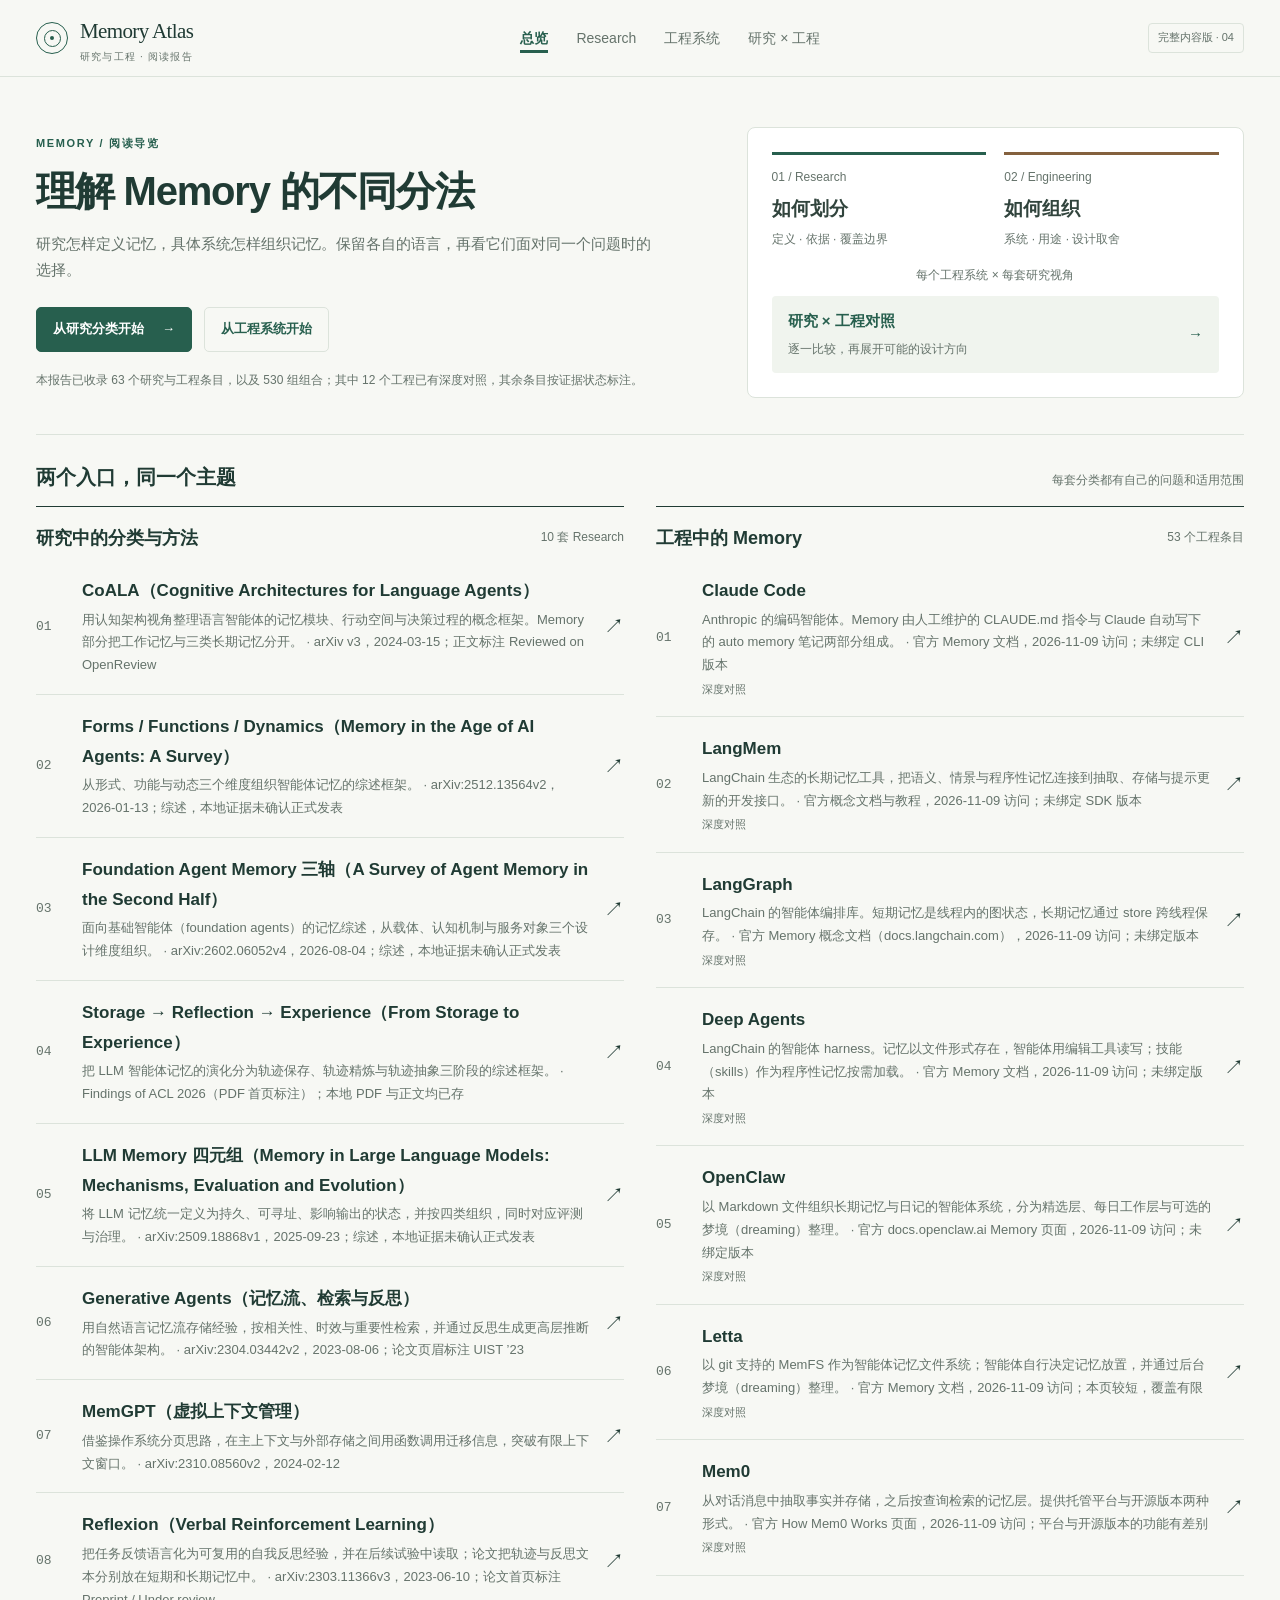
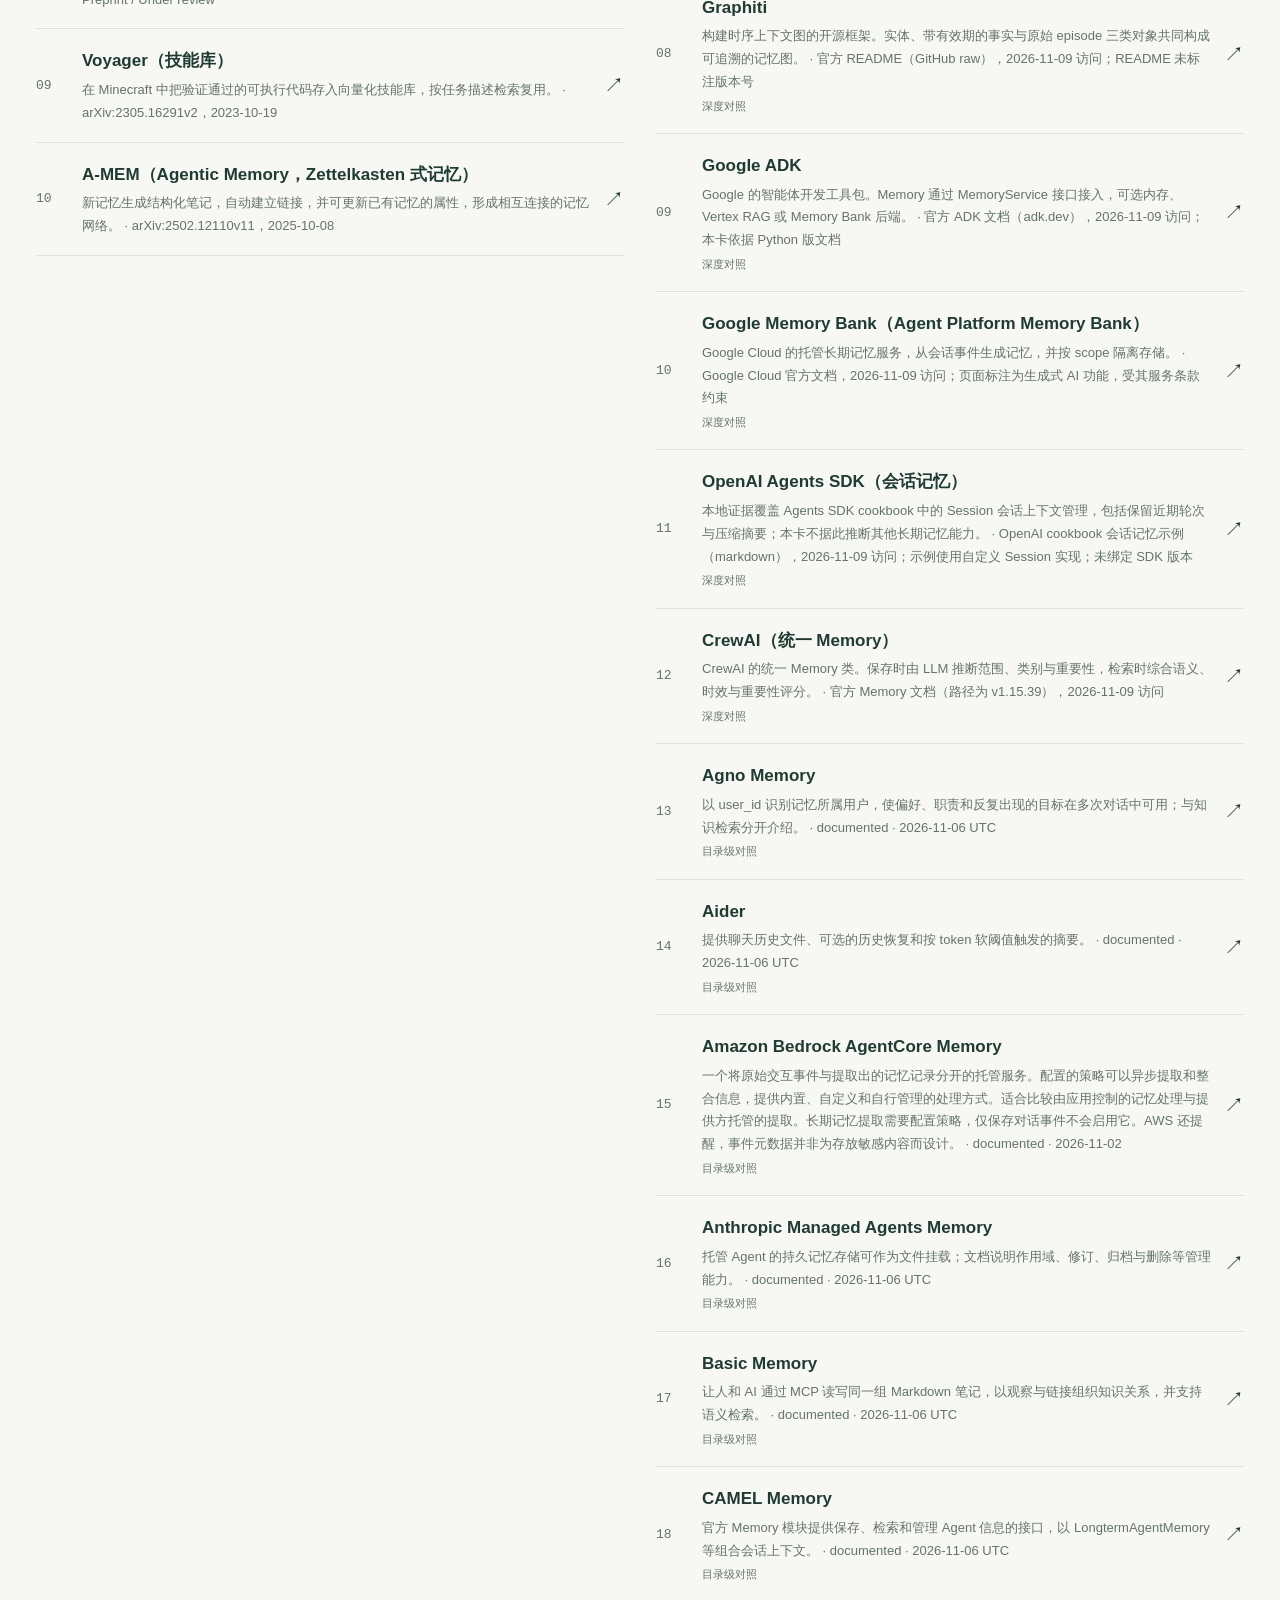
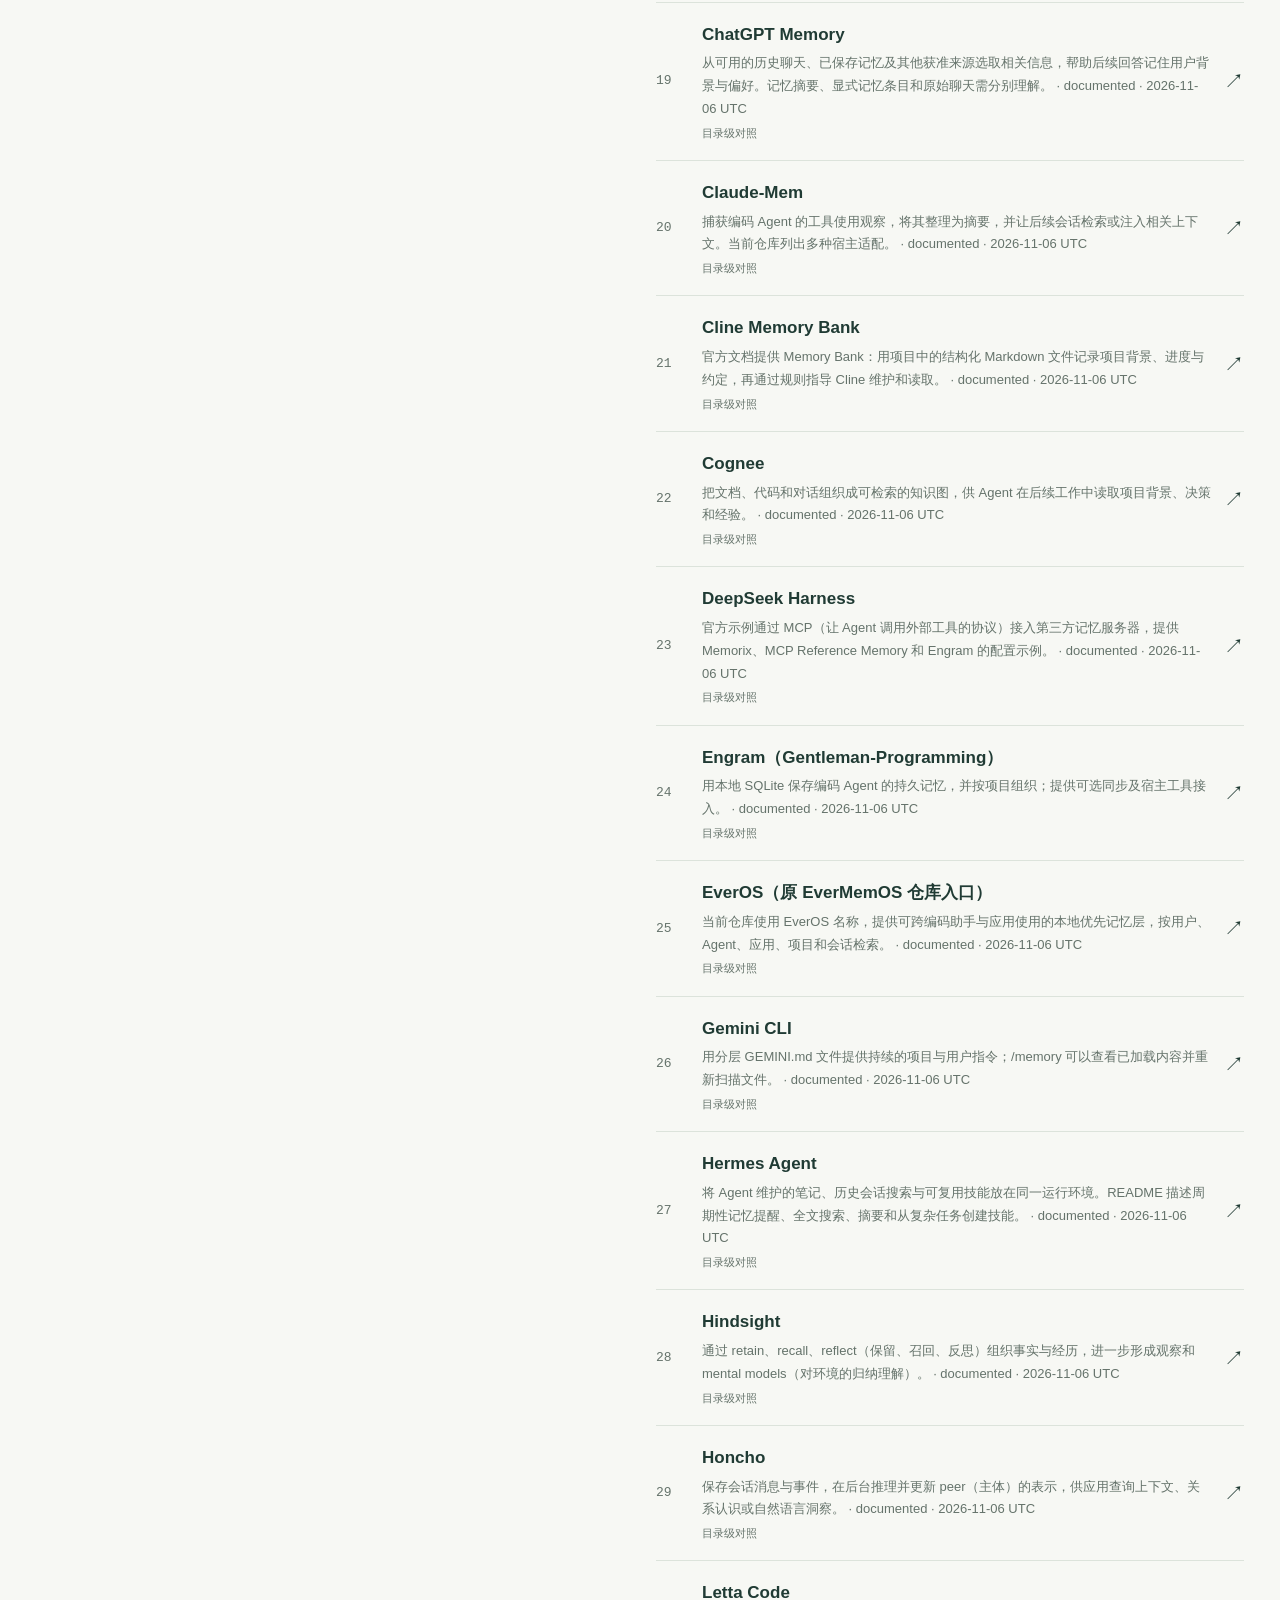
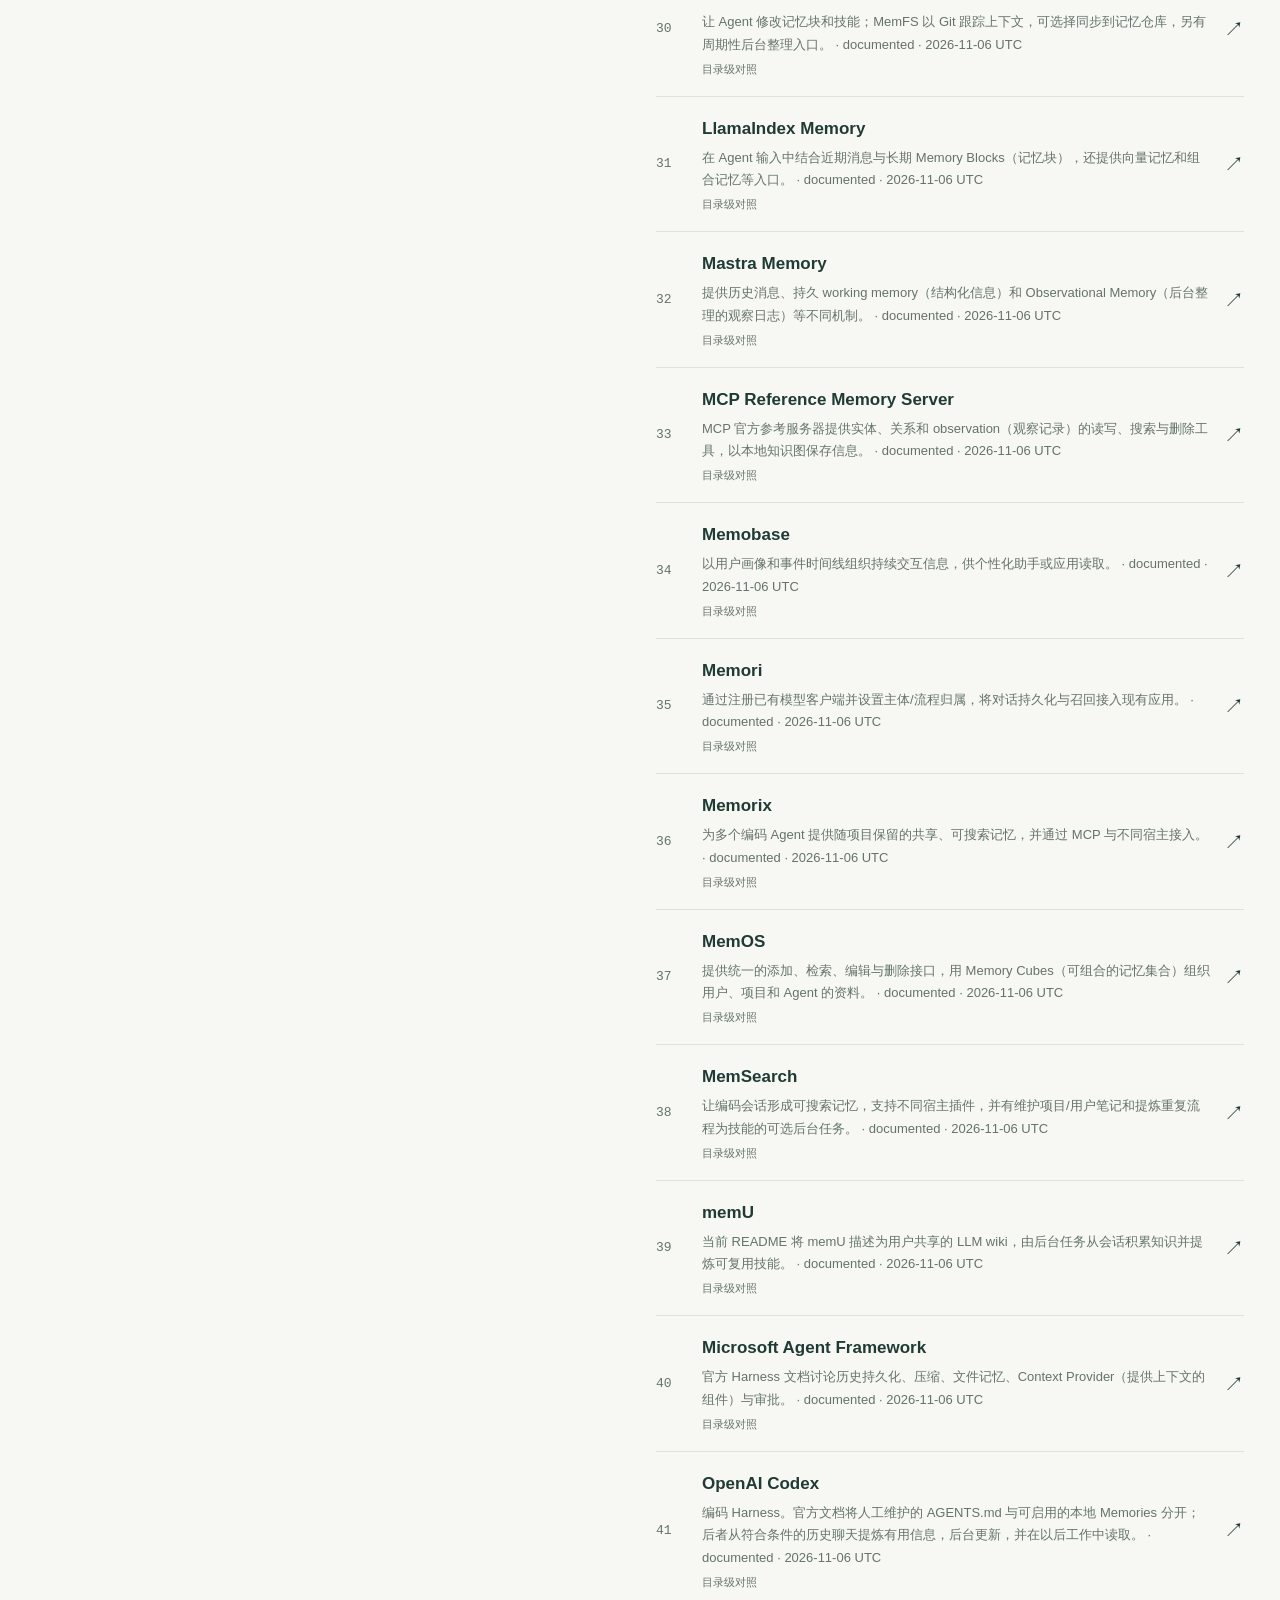
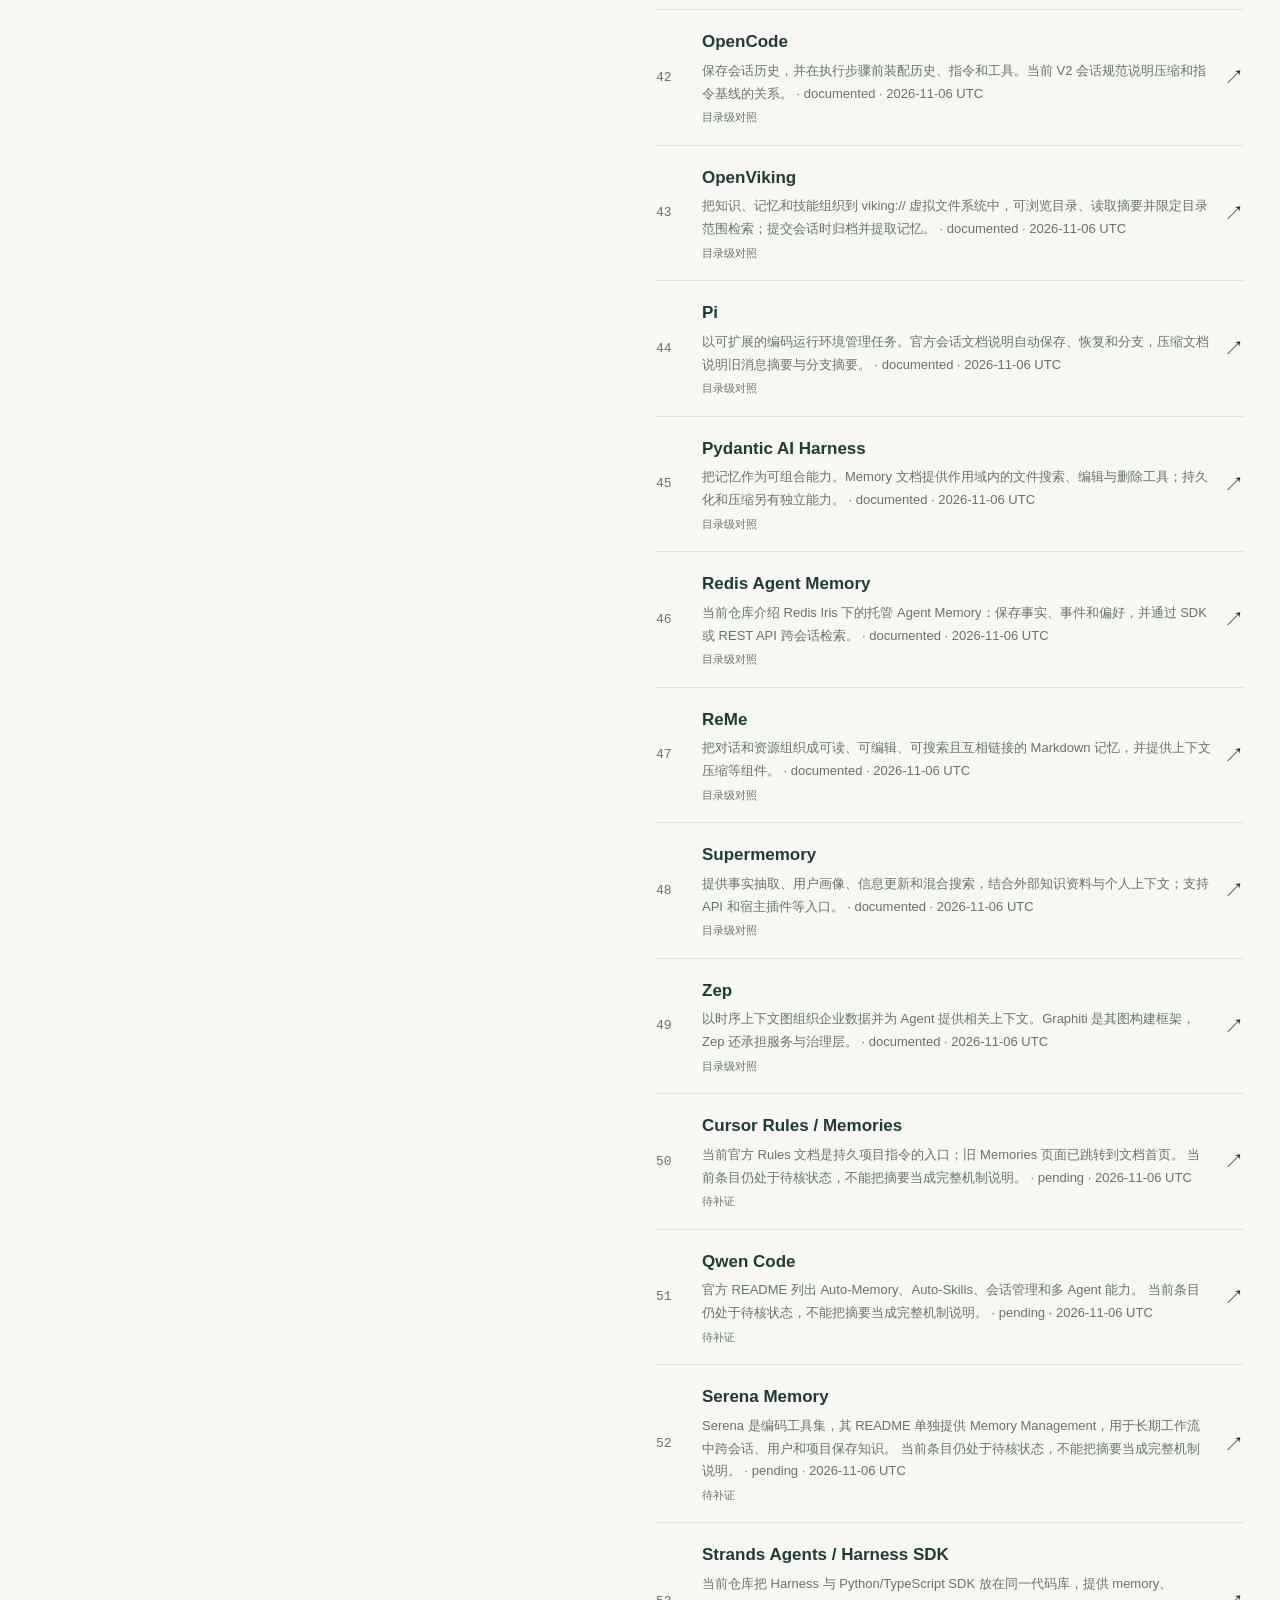
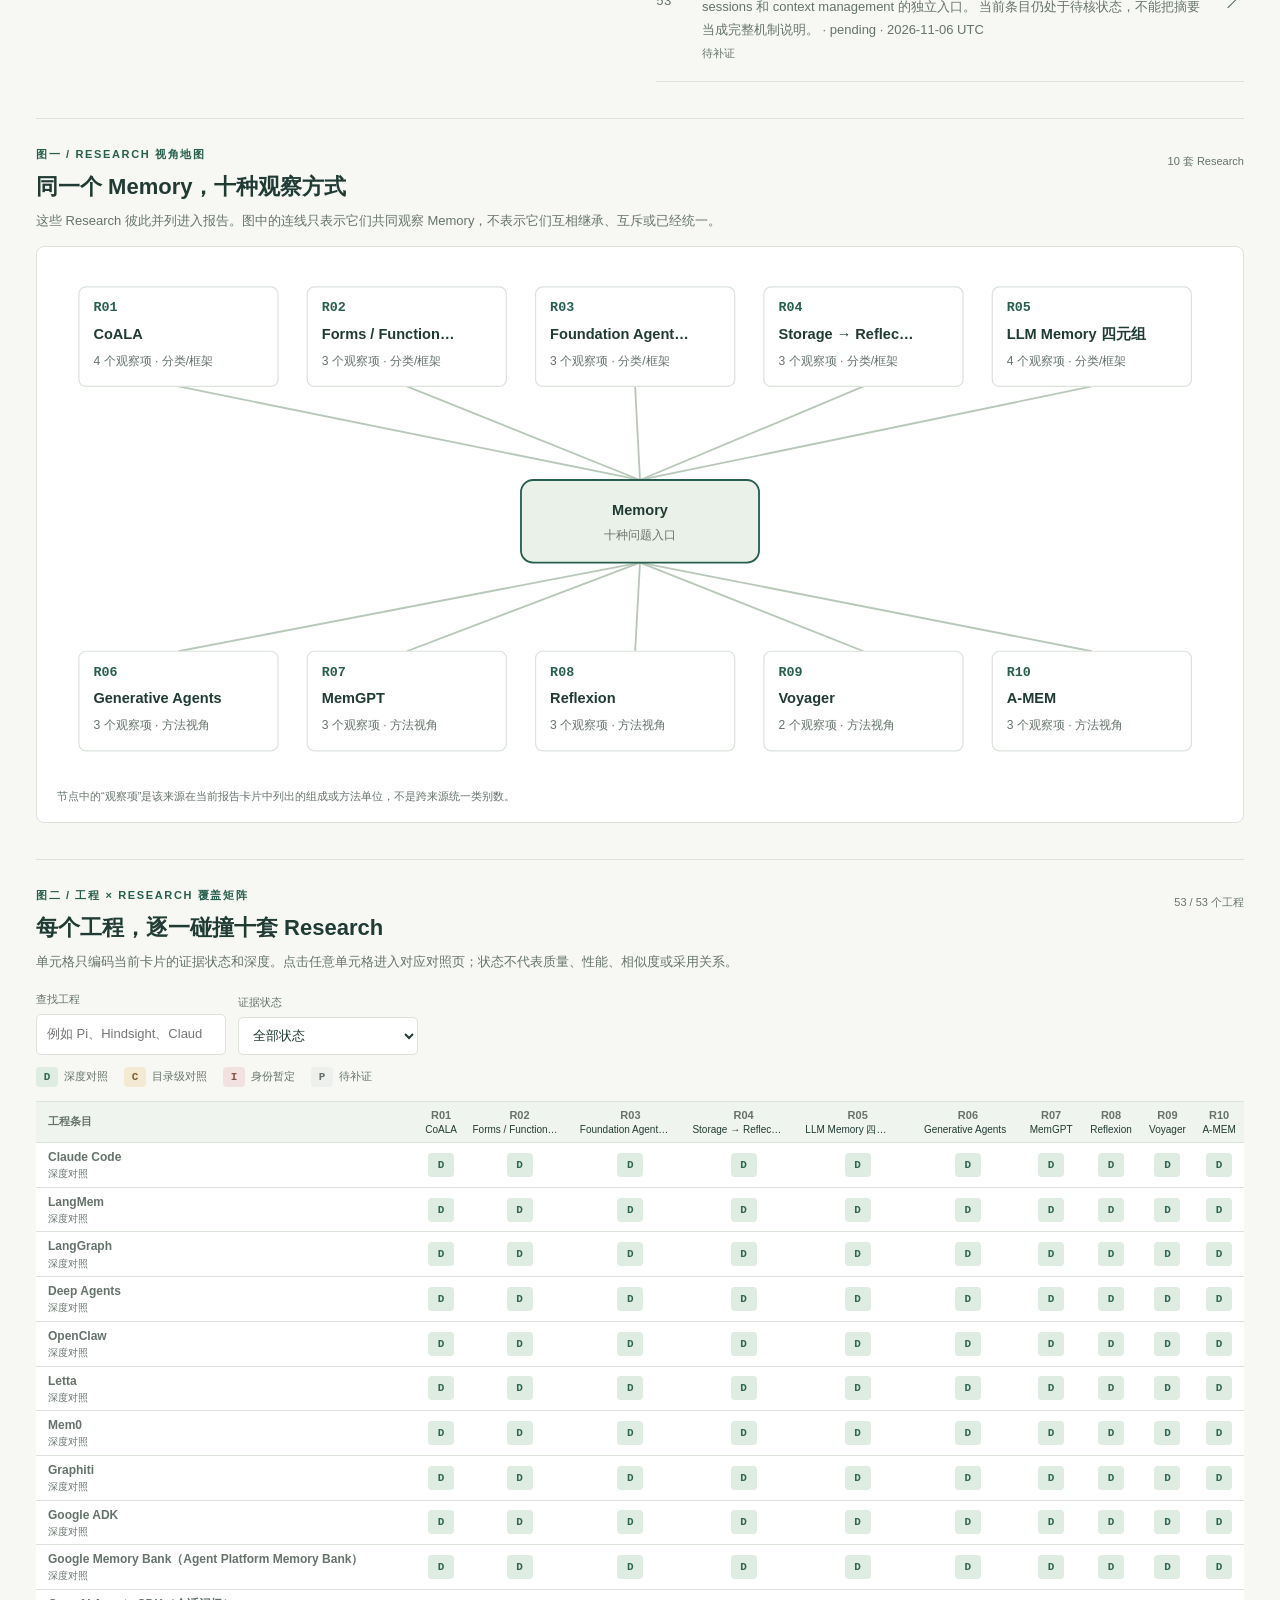
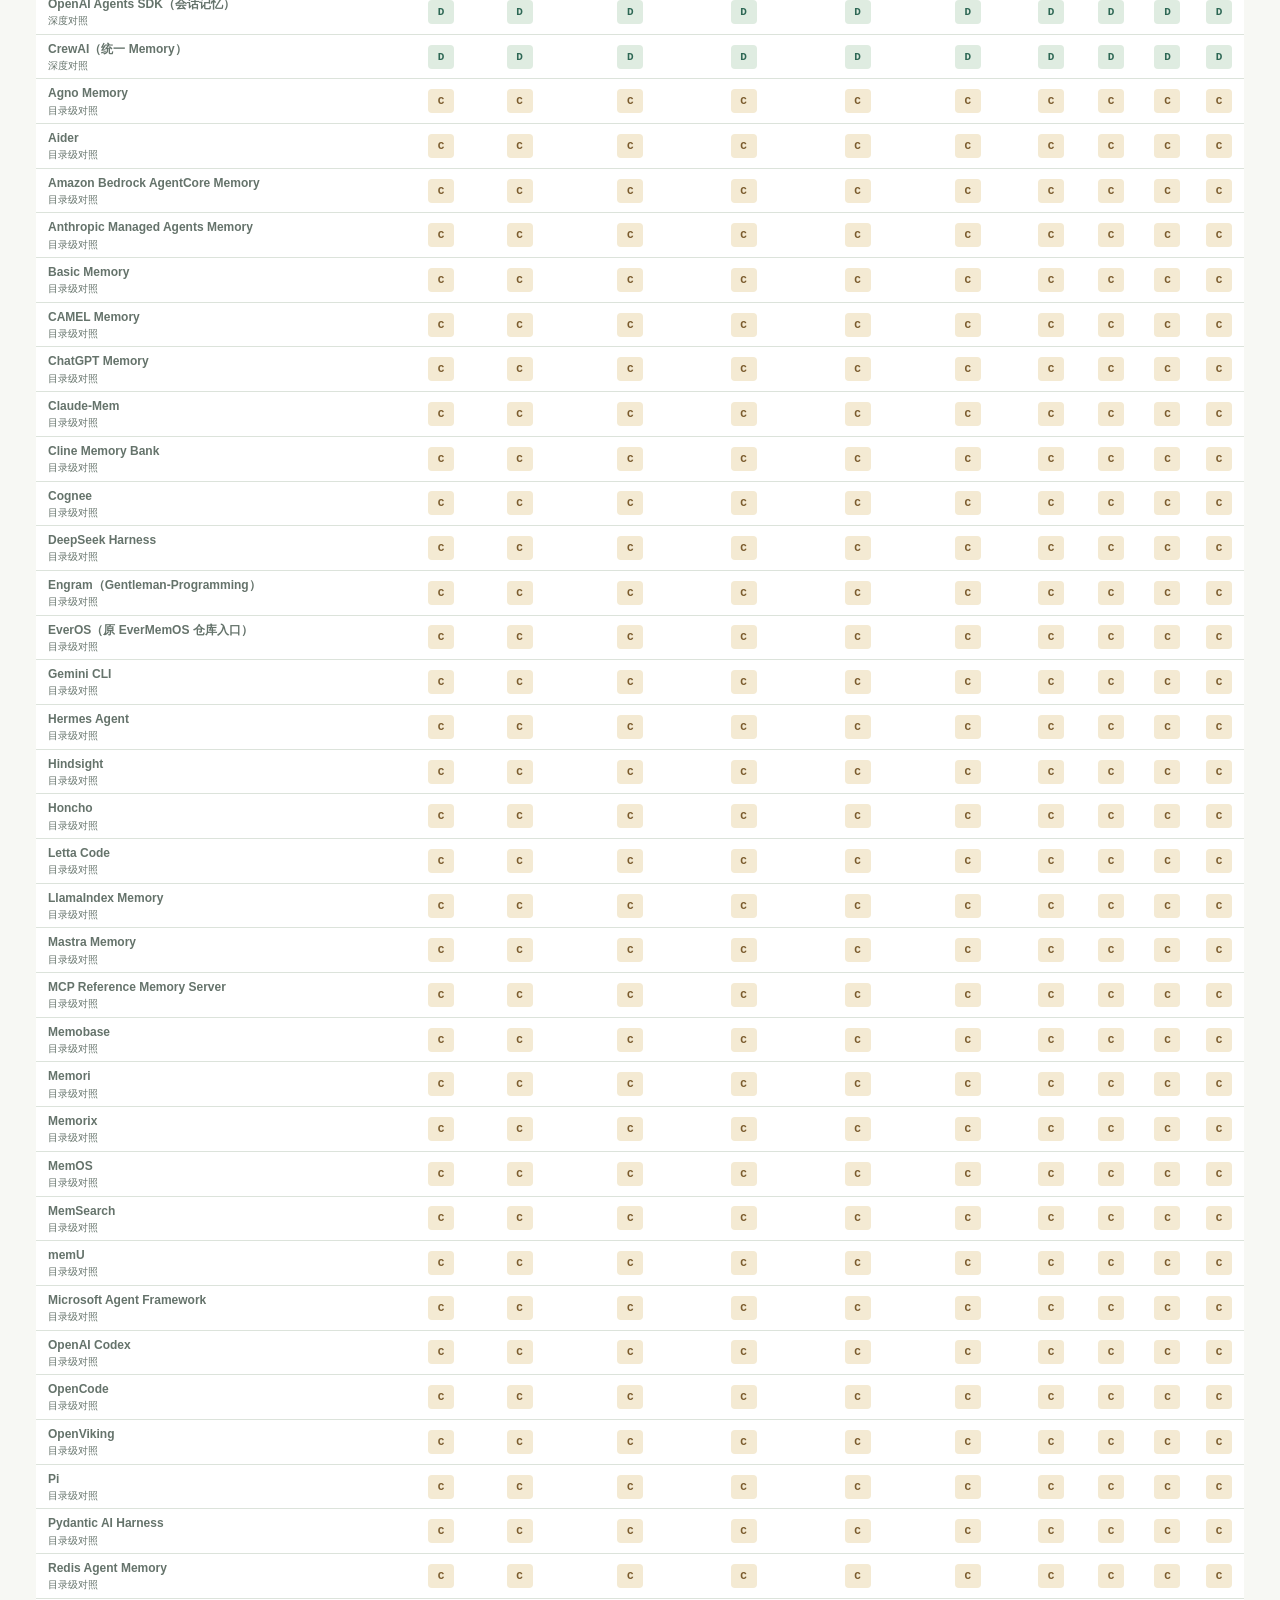
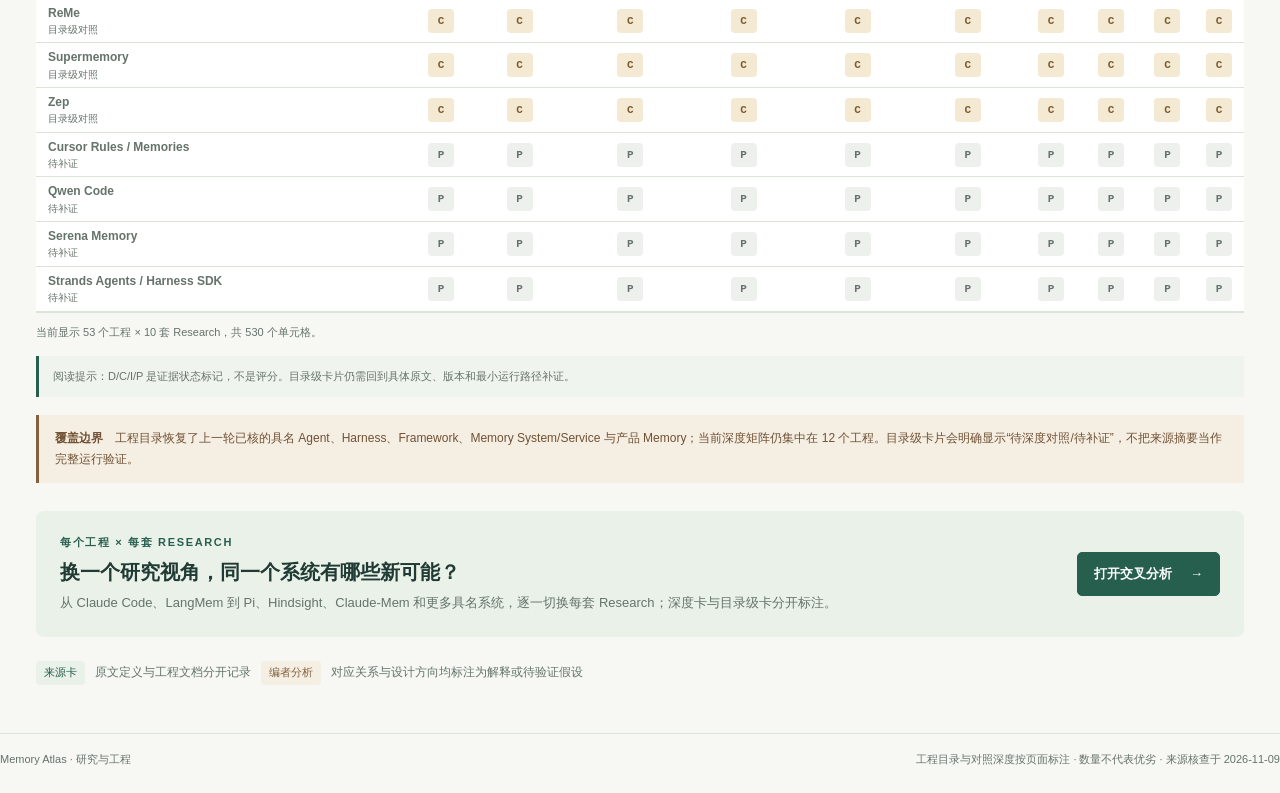
==== commit 78c5fb8e: "feat(tutorial): complete third batch and correct engineering identities" ====
--- a/report/index.html
+++ b/report/index.html
@@ -94,9 +94,9 @@
 <noscript><p style="padding:24px">此原型的目录和详情切换需要 JavaScript。请启用后重新打开。</p></noscript>
 <script>
 'use strict';
-const sources={"coala":{"label":"CoALA · Cognitive Architectures for Language Agents","url":"https://arxiv.org/html/2309.02427v3","meta":"原始来源 · 核查 2026-11-09"},"ffd":{"label":"Memory in the Age of AI Agents · Forms / Functions / Dynamics","url":"https://arxiv.org/html/2512.13564v2","meta":"原始来源 · 核查 2026-11-09"},"foundation":{"label":"A Survey of Agent Memory in the Second Half","url":"https://arxiv.org/html/2602.06052","meta":"原始来源 · 核查 2026-11-09"},"sre":{"label":"From Storage to Experience · Findings of ACL 2026","url":"https://aclanthology.org/2026.findings-acl.2069.pdf","meta":"原始来源 · 核查 2026-11-09"},"tuple":{"label":"Memory in Large Language Models · taxonomy and evaluation","url":"https://arxiv.org/html/2509.18868","meta":"原始来源 · 核查 2026-11-09"},"generative":{"label":"Generative Agents · memory stream and reflection","url":"https://arxiv.org/html/2304.03442v2","meta":"原始来源 · 核查 2026-11-09"},"memgpt":{"label":"MemGPT · Towards LLMs as Operating Systems","url":"https://arxiv.org/html/2310.08560v2","meta":"原始来源 · 核查 2026-11-09"},"reflexion":{"label":"Reflexion · Verbal Reinforcement Learning","url":"https://arxiv.org/abs/2303.11366","meta":"原始来源 · PDF v3 · 核查 2026-11-09"},"voyager":{"label":"Voyager · An Open-Ended Embodied Agent","url":"https://arxiv.org/html/2305.16291v2","meta":"原始来源 · 核查 2026-11-09"},"amem":{"label":"A-MEM · Agentic Memory for LLM Agents","url":"https://arxiv.org/html/2502.12110","meta":"原始来源 · 核查 2026-11-09"},"claude":{"label":"Claude Code · How Claude remembers your project","url":"https://code.claude.com/docs/en/memory","meta":"原始来源 · 核查 2026-11-09"},"langmem":{"label":"LangMem · Core Concepts","url":"https://langchain-ai.github.io/langmem/concepts/conceptual_guide/","meta":"原始来源 · 核查 2026-11-09"},"langgraph":{"label":"LangChain · Memory overview","url":"https://docs.langchain.com/oss/python/concepts/memory","meta":"原始来源 · 核查 2026-11-09"},"deepagents":{"label":"Deep Agents · Memory","url":"https://docs.langchain.com/oss/python/deepagents/memory","meta":"原始来源 · 核查 2026-11-09"},"openclaw":{"label":"OpenClaw · Memory","url":"https://docs.openclaw.ai/concepts/memory","meta":"原始来源 · 核查 2026-11-09"},"openclaw-dreaming":{"label":"OpenClaw · Dreaming","url":"https://docs.openclaw.ai/concepts/dreaming","meta":"原始来源 · 核查 2026-11-09"},"letta":{"label":"Letta · Memory & dreaming","url":"https://docs.letta.com/configuration/memory/index.md","meta":"原始来源 · 核查 2026-11-09"},"mem0":{"label":"Mem0 · How Mem0 Works","url":"https://docs.mem0.ai/core-concepts/how-it-works","meta":"原始来源 · 核查 2026-11-09"},"graphiti":{"label":"Graphiti · temporal knowledge graph README","url":"https://raw.githubusercontent.com/getzep/graphiti/main/README.md","meta":"原始来源 · 核查 2026-11-09"},"adk":{"label":"Google ADK · Memory","url":"https://adk.dev/sessions/memory/","meta":"原始来源 · 核查 2026-11-09"},"memorybank":{"label":"Google Cloud · Agent Platform Memory Bank","url":"https://docs.cloud.google.com/gemini-enterprise-agent-platform/scale/memory-bank","meta":"原始来源 · 核查 2026-11-09"},"openai":{"label":"OpenAI Agents SDK · Session memory cookbook","url":"https://developers.openai.com/cookbook/examples/agents_sdk/session_memory.md","meta":"原始来源 · 核查 2026-11-09"},"crewai":{"label":"CrewAI · Memory","url":"https://docs.crewai.com/v1.15.39/en/concepts/memory","meta":"原始来源 · 核查 2026-11-09"},"catalogue-langgraph-1":{"label":"LangGraph · 项目仓库","url":"https://github.com/langchain-ai/langgraph","meta":"documented · 核查 2026-11-02 · 未运行系统"},"catalogue-langgraph-2":{"label":"LangGraph · 记忆概念","url":"https://docs.langchain.com/oss/python/concepts/memory","meta":"documented · 核查 2026-11-02 · 未运行系统"},"catalogue-deep-agents-1":{"label":"Deep Agents · 项目仓库","url":"https://github.com/langchain-ai/deepagents","meta":"documented · 核查 2026-11-06 UTC · 未运行系统"},"catalogue-deep-agents-2":{"label":"Deep Agents · 记忆文档","url":"https://docs.langchain.com/oss/python/deepagents/memory","meta":"documented · 核查 2026-11-06 UTC · 未运行系统"},"catalogue-deep-agents-3":{"label":"Deep Agents · 后端文档","url":"https://docs.langchain.com/oss/python/deepagents/backends","meta":"documented · 核查 2026-11-06 UTC · 未运行系统"},"catalogue-mem0-1":{"label":"Mem0 · 仓库与文档","url":"https://github.com/mem0ai/mem0","meta":"documented · 核查 2026-11-06 UTC · 未运行系统"},"catalogue-graphiti-1":{"label":"Graphiti · 仓库与文档","url":"https://github.com/getzep/graphiti","meta":"documented · 核查 2026-11-06 UTC · 未运行系统"},"catalogue-google-agent-platform-memory-bank-1":{"label":"Google Agent Platform Memory Bank · 官方概览","url":"https://docs.cloud.google.com/gemini-enterprise-agent-platform/scale/memory-bank","meta":"documented · 核查 2026-11-02 · 未运行系统"},"catalogue-google-agent-platform-memory-bank-2":{"label":"Google Agent Platform Memory Bank · 记忆生成","url":"https://docs.cloud.google.com/gemini-enterprise-agent-platform/scale/memory-bank/generate-memories","meta":"documented · 核查 2026-11-02 · 未运行系统"},"catalogue-google-adk-1":{"label":"Google ADK · 项目仓库","url":"https://github.com/google/adk-python","meta":"documented · 核查 2026-11-06 UTC · 未运行系统"},"catalogue-google-adk-2":{"label":"Google ADK · 记忆服务指南","url":"https://github.com/google/adk-python/blob/3655990f6ce1e55c40c5710351f6cf06cde0669b/docs/guides/memory/memory_service/index.md","meta":"documented · 核查 2026-11-06 UTC · 未运行系统"},"catalogue-openai-agents-sdk-1":{"label":"OpenAI Agents SDK · 项目仓库","url":"https://github.com/openai/openai-agents-python","meta":"documented · 核查 2026-11-02 · 未运行系统"},"catalogue-openai-agents-sdk-2":{"label":"OpenAI Agents SDK · 会话文档","url":"https://openai.github.io/openai-agents-python/sessions/","meta":"documented · 核查 2026-11-02 · 未运行系统"},"catalogue-openai-agents-sdk-3":{"label":"OpenAI Agents SDK · 沙箱 Agent 记忆","url":"https://openai.github.io/openai-agents-python/sandbox/memory/","meta":"documented · 核查 2026-11-02 · 未运行系统"},"catalogue-crewai-1":{"label":"CrewAI · 项目仓库","url":"https://github.com/crewAIInc/crewAI","meta":"documented · 核查 2026-11-02 · 未运行系统"},"catalogue-crewai-2":{"label":"CrewAI · 记忆指南（v1.15.34）","url":"https://docs.crewai.com/v1.15.34/en/concepts/memory","meta":"documented · 核查 2026-11-02 · 未运行系统"},"catalogue-amazon-bedrock-agentcore-memory-1":{"label":"Amazon Bedrock AgentCore Memory · 记忆类型","url":"https://docs.aws.amazon.com/bedrock-agentcore/latest/devguide/memory-types.html","meta":"documented · 核查 2026-11-02 · 未运行系统"},"catalogue-amazon-bedrock-agentcore-memory-2":{"label":"Amazon Bedrock AgentCore Memory · 记忆策略","url":"https://docs.aws.amazon.com/bedrock-agentcore/latest/devguide/memory-strategies.html","meta":"documented · 核查 2026-11-02 · 未运行系统"},"catalogue-online-memory-under-token-budgets-1":{"label":"Online memory under token budgets · 首版预印本","url":"https://arxiv.org/abs/2606.15017","meta":"reading · 核查 2026-11-02 · 未运行系统"},"catalogue-online-memory-under-token-budgets-2":{"label":"Online memory under token budgets · EMNLP 2026 论文","url":"https://aclanthology.org/2026.emnlp-main.1657/","meta":"reading · 核查 2026-11-02 · 未运行系统"},"catalogue-memora-1":{"label":"Memora · 首版预印本","url":"https://arxiv.org/abs/2604.20006","meta":"reading · 核查 2026-11-02 · 未运行系统"},"catalogue-memora-2":{"label":"Memora · Findings of ACL 2026 论文","url":"https://aclanthology.org/2026.findings-acl.1337/","meta":"reading · 核查 2026-11-02 · 未运行系统"},"catalogue-mem2actbench-1":{"label":"Mem2ActBench · 首版预印本","url":"https://arxiv.org/abs/2601.19935","meta":"reading · 核查 2026-11-02 · 未运行系统"},"catalogue-mem2actbench-2":{"label":"Mem2ActBench · ACL 2026 七月论文集","url":"https://aclanthology.org/2026.acl-long.370/","meta":"reading · 核查 2026-11-02 · 未运行系统"},"catalogue-mem2actbench-3":{"label":"Mem2ActBench · 项目仓库","url":"https://github.com/Cantaloupe-M/Mem2ActBench","meta":"reading · 核查 2026-11-02 · 未运行系统"},"catalogue-mem-gallery-1":{"label":"Mem-Gallery · 首版预印本","url":"https://arxiv.org/abs/2601.03515","meta":"reading · 核查 2026-11-02 · 未运行系统"},"catalogue-mem-gallery-2":{"label":"Mem-Gallery · ACL 2026 论文","url":"https://aclanthology.org/2026.acl-long.1892/","meta":"reading · 核查 2026-11-02 · 未运行系统"},"catalogue-mem-gallery-3":{"label":"Mem-Gallery · 仓库与数据集链接","url":"https://github.com/YuanchenBei/Mem-Gallery","meta":"reading · 核查 2026-11-02 · 未运行系统"},"catalogue-reasoningbank-1":{"label":"ReasoningBank · 论文","url":"https://arxiv.org/abs/2509.25140","meta":"reading · 核查 2026-11-02 · 未运行系统"},"catalogue-reasoningbank-2":{"label":"ReasoningBank · Google Research 介绍","url":"https://research.google/blog/reasoningbank-enabling-agents-to-learn-from-experience/","meta":"reading · 核查 2026-11-02 · 未运行系统"},"catalogue-membench-1":{"label":"MemBench · 首版预印本","url":"https://arxiv.org/abs/2506.21605","meta":"reading · 核查 2026-11-02 · 未运行系统"},"catalogue-membench-2":{"label":"MemBench · Findings of ACL 2025 论文","url":"https://aclanthology.org/2025.findings-acl.989/","meta":"reading · 核查 2026-11-02 · 未运行系统"},"catalogue-membench-3":{"label":"MemBench · 仓库与数据说明","url":"https://github.com/import-myself/Membench","meta":"reading · 核查 2026-11-02 · 未运行系统"},"catalogue-memoryos-1":{"label":"MemoryOS · 首版预印本","url":"https://arxiv.org/abs/2506.06326","meta":"reading · 核查 2026-11-02 · 未运行系统"},"catalogue-memoryos-2":{"label":"MemoryOS · EMNLP 2025 论文","url":"https://aclanthology.org/2025.emnlp-main.1318/","meta":"reading · 核查 2026-11-02 · 未运行系统"},"catalogue-memoryos-3":{"label":"MemoryOS · 作者仓库","url":"https://github.com/BAI-LAB/MemoryOS","meta":"reading · 核查 2026-11-02 · 未运行系统"},"catalogue-a-mem-1":{"label":"A-Mem · 首版预印本","url":"https://arxiv.org/abs/2502.12110","meta":"reading · 核查 2026-11-02 · 未运行系统"},"catalogue-a-mem-2":{"label":"A-Mem · NeurIPS 2025 论文集","url":"https://proceedings.neurips.cc/paper_files/paper/2025/hash/19909c36f51abc4856b4560aff3d36d6-Abstract-Conference.html","meta":"reading · 核查 2026-11-02 · 未运行系统"},"catalogue-longmemeval-1":{"label":"LongMemEval · 首版预印本与论文记录","url":"https://arxiv.org/abs/2410.10813","meta":"reading · 核查 2026-11-02 · 未运行系统"},"catalogue-agentpoison-1":{"label":"AgentPoison · 首版预印本","url":"https://arxiv.org/abs/2407.12784","meta":"reading · 核查 2026-11-02 · 未运行系统"},"catalogue-agentpoison-2":{"label":"AgentPoison · NeurIPS 2024 论文","url":"https://proceedings.neurips.cc/paper_files/paper/2024/hash/eb113910e9c3f6242541c1652e30dfd6-Abstract-Conference.html","meta":"reading · 核查 2026-11-02 · 未运行系统"},"catalogue-locomo-1":{"label":"LoCoMo · 首版预印本","url":"https://arxiv.org/abs/2402.17753","meta":"reading · 核查 2026-11-02 · 未运行系统"},"catalogue-locomo-2":{"label":"LoCoMo · ACL 2024 论文集","url":"https://aclanthology.org/2024.acl-long.747/","meta":"reading · 核查 2026-11-02 · 未运行系统"},"catalogue-locomo-3":{"label":"LoCoMo · 项目仓库","url":"https://github.com/snap-research/locomo","meta":"reading · 核查 2026-11-02 · 未运行系统"},"catalogue-memorybank-1":{"label":"MemoryBank · 首版预印本","url":"https://arxiv.org/abs/2305.10250","meta":"reading · 核查 2026-11-02 · 未运行系统"},"catalogue-memorybank-2":{"label":"MemoryBank · AAAI 2024 发表记录","url":"https://doi.org/10.1609/aaai.v38i17.29946","meta":"reading · 核查 2026-11-02 · 未运行系统"},"catalogue-memorybank-3":{"label":"MemoryBank · 作者仓库","url":"https://github.com/zhongwanjun/MemoryBank-SiliconFriend","meta":"reading · 核查 2026-11-02 · 未运行系统"},"catalogue-generative-agents-1":{"label":"Generative Agents · 首版预印本","url":"https://arxiv.org/abs/2304.03442","meta":"reading · 核查 2026-11-02 · 未运行系统"},"catalogue-generative-agents-2":{"label":"Generative Agents · 斯坦福发表记录：UIST 2023","url":"https://hci.stanford.edu/publications/paper.php?id=482","meta":"reading · 核查 2026-11-02 · 未运行系统"},"catalogue-reflexion-1":{"label":"Reflexion · 首版预印本","url":"https://arxiv.org/abs/2303.11366","meta":"reading · 核查 2026-11-02 · 未运行系统"},"catalogue-reflexion-2":{"label":"Reflexion · NeurIPS 2023 论文","url":"https://papers.nips.cc/paper_files/paper/2023/hash/1b44b878bb782e6954cd888628510e90-Abstract-Conference.html","meta":"reading · 核查 2026-11-02 · 未运行系统"},"catalogue-collabmem-1":{"label":"COLLABMEM · EMNLP 2026 论文","url":"https://aclanthology.org/2026.emnlp-main.1194/","meta":"reading · 核查 2026-11-02 · 未运行系统"},"catalogue-collabmem-2":{"label":"COLLABMEM · 论文链接的仓库","url":"https://github.com/NLPerWS/COLLABMEM","meta":"reading · 核查 2026-11-02 · 未运行系统"},"catalogue-memoryagentbench-1":{"label":"MemoryAgentBench · 仓库与评测说明","url":"https://github.com/HUST-AI-HYZ/MemoryAgentBench","meta":"reading · 核查 2026-11-02 · 未运行系统"},"catalogue-memoryagentbench-2":{"label":"MemoryAgentBench · 论文","url":"https://arxiv.org/abs/2507.05257","meta":"reading · 核查 2026-11-02 · 未运行系统"},"catalogue-the-housekeeper-and-the-professor-1":{"label":"The Housekeeper and the Professor · 出版方页面与节选","url":"https://us.macmillan.com/books/9781250375971/thehousekeeperandtheprofessor/","meta":"documented · 核查 2026-11-02 · 未运行系统"},"catalogue-severance-1":{"label":"Severance · Apple 官方剧情简介","url":"https://www.apple.com/tv-pr/originals/severance/","meta":"documented · 核查 2026-11-02 · 未运行系统"},"catalogue-memento-1":{"label":"Memento · 发行方剧情简介（法语）","url":"https://metrofilms.com/film/memento/","meta":"documented · 核查 2026-11-02 · 未运行系统"},"catalogue-funes-the-memorious-1":{"label":"Funes the Memorious · Rodrigo Quian Quiroga 讨论的英文节选（MIT Press）","url":"https://thereader.mitpress.mit.edu/borges-memory-funes-the-memorious/","meta":"documented · 核查 2026-11-02 · 未运行系统"},"catalogue-the-memory-police-1":{"label":"The Memory Police · 出版方内容简介","url":"https://www.penguinrandomhouse.com/books/252774/the-memory-police-by-yoko-ogawa/","meta":"documented · 核查 2026-11-02 · 未运行系统"},"catalogue-50-first-dates-1":{"label":"50 First Dates · Sony Pictures 剧情简介","url":"https://www.sonypictures.com/movies/50firstdates","meta":"documented · 核查 2026-11-02 · 未运行系统"},"catalogue-pi-1":{"label":"Pi · 功能原始来源","url":"https://github.com/earendil-works/pi/blob/main/packages/coding-agent/docs/sessions.md","meta":"documented · 核查 2026-11-06 UTC · 未运行系统"},"catalogue-pi-2":{"label":"Pi · 项目仓库","url":"https://github.com/earendil-works/pi","meta":"documented · 核查 2026-11-06 UTC · 未运行系统"},"catalogue-codex-1":{"label":"OpenAI Codex · 功能原始来源","url":"https://learn.chatgpt.com/docs/customization/memories","meta":"documented · 核查 2026-11-06 UTC · 未运行系统"},"catalogue-codex-2":{"label":"OpenAI Codex · 项目仓库","url":"https://github.com/openai/codex","meta":"documented · 核查 2026-11-06 UTC · 未运行系统"},"catalogue-claude-code-1":{"label":"Claude Code · 功能原始来源","url":"https://code.claude.com/docs/en/memory","meta":"documented · 核查 2026-11-06 UTC · 未运行系统"},"catalogue-claude-code-2":{"label":"Claude Code · 项目仓库","url":"https://github.com/anthropics/claude-code","meta":"documented · 核查 2026-11-06 UTC · 未运行系统"},"catalogue-claude-mem-1":{"label":"Claude-Mem · 功能原始来源","url":"https://github.com/thedotmack/claude-mem","meta":"documented · 核查 2026-11-06 UTC · 未运行系统"},"catalogue-openclaw-1":{"label":"OpenClaw · 功能原始来源","url":"https://docs.openclaw.ai/concepts/memory","meta":"documented · 核查 2026-11-06 UTC · 未运行系统"},"catalogue-openclaw-2":{"label":"OpenClaw · 项目仓库","url":"https://github.com/openclaw/openclaw","meta":"documented · 核查 2026-11-06 UTC · 未运行系统"},"catalogue-hermes-1":{"label":"Hermes Agent · 功能原始来源","url":"https://github.com/NousResearch/hermes-agent","meta":"documented · 核查 2026-11-06 UTC · 未运行系统"},"catalogue-gemini-cli-1":{"label":"Gemini CLI · 功能原始来源","url":"https://www.geminicli.com/docs/cli/gemini-md","meta":"documented · 核查 2026-11-06 UTC · 未运行系统"},"catalogue-gemini-cli-2":{"label":"Gemini CLI · 项目仓库","url":"https://github.com/google-gemini/gemini-cli","meta":"documented · 核查 2026-11-06 UTC · 未运行系统"},"catalogue-opencode-1":{"label":"OpenCode · 功能原始来源","url":"https://github.com/anomalyco/opencode/blob/dev/specs/v2/session.md","meta":"documented · 核查 2026-11-06 UTC · 未运行系统"},"catalogue-opencode-2":{"label":"OpenCode · 项目仓库","url":"https://github.com/anomalyco/opencode","meta":"documented · 核查 2026-11-06 UTC · 未运行系统"},"catalogue-aider-1":{"label":"Aider · 功能原始来源","url":"https://aider.chat/docs/config/options.html","meta":"documented · 核查 2026-11-06 UTC · 未运行系统"},"catalogue-aider-2":{"label":"Aider · 项目仓库","url":"https://github.com/Aider-AI/aider","meta":"documented · 核查 2026-11-06 UTC · 未运行系统"},"catalogue-cline-1":{"label":"Cline Memory Bank · 功能原始来源","url":"https://docs.cline.bot/prompting/cline-memory-bank","meta":"documented · 核查 2026-11-06 UTC · 未运行系统"},"catalogue-cline-2":{"label":"Cline Memory Bank · 项目仓库","url":"https://github.com/cline/cline","meta":"documented · 核查 2026-11-06 UTC · 未运行系统"},"catalogue-deepseek-harness-1":{"label":"DeepSeek Harness · 功能原始来源","url":"https://github.com/deepseek-ai/deepseek-harness/blob/master/docs/user/guide/mcp-memory.md","meta":"documented · 核查 2026-11-06 UTC · 未运行系统"},"catalogue-deepseek-harness-2":{"label":"DeepSeek Harness · 项目仓库","url":"https://github.com/deepseek-ai/deepseek-harness","meta":"documented · 核查 2026-11-06 UTC · 未运行系统"},"catalogue-qwen-code-1":{"label":"Qwen Code · 功能原始来源","url":"https://github.com/QwenLM/qwen-code","meta":"pending · 核查 2026-11-06 UTC · 未运行系统"},"catalogue-cursor-1":{"label":"Cursor Rules / Memories · 功能原始来源","url":"https://cursor.com/docs/rules","meta":"pending · 核查 2026-11-06 UTC · 未运行系统"},"catalogue-letta-1":{"label":"Letta · 功能原始来源","url":"https://github.com/letta-ai/letta","meta":"documented · 核查 2026-11-06 UTC · 未运行系统"},"catalogue-letta-code-1":{"label":"Letta Code · 功能原始来源","url":"https://github.com/letta-ai/letta-code","meta":"documented · 核查 2026-11-06 UTC · 未运行系统"},"catalogue-microsoft-agent-framework-1":{"label":"Microsoft Agent Framework · 功能原始来源","url":"https://learn.microsoft.com/en-us/agent-framework/concepts/harness","meta":"documented · 核查 2026-11-06 UTC · 未运行系统"},"catalogue-microsoft-agent-framework-2":{"label":"Microsoft Agent Framework · 项目仓库","url":"https://github.com/microsoft/agent-framework","meta":"documented · 核查 2026-11-06 UTC · 未运行系统"},"catalogue-agno-1":{"label":"Agno Memory · 功能原始来源","url":"https://docs.agno.com/memory/overview","meta":"documented · 核查 2026-11-06 UTC · 未运行系统"},"catalogue-agno-2":{"label":"Agno Memory · 项目仓库","url":"https://github.com/agno-agi/agno","meta":"documented · 核查 2026-11-06 UTC · 未运行系统"},"catalogue-pydantic-ai-1":{"label":"Pydantic AI Harness · 功能原始来源","url":"https://pydantic.dev/docs/ai/harness/memory/","meta":"documented · 核查 2026-11-06 UTC · 未运行系统"},"catalogue-pydantic-ai-2":{"label":"Pydantic AI Harness · 项目仓库","url":"https://github.com/pydantic/pydantic-ai","meta":"documented · 核查 2026-11-06 UTC · 未运行系统"},"catalogue-llamaindex-1":{"label":"LlamaIndex Memory · 功能原始来源","url":"https://developers.llamaindex.ai/python/framework/module_guides/deploying/agents/memory/","meta":"documented · 核查 2026-11-06 UTC · 未运行系统"},"catalogue-llamaindex-2":{"label":"LlamaIndex Memory · 项目仓库","url":"https://github.com/run-llama/llama_index","meta":"documented · 核查 2026-11-06 UTC · 未运行系统"},"catalogue-camel-1":{"label":"CAMEL Memory · 功能原始来源","url":"https://docs.camel-ai.org/key_modules/memory","meta":"documented · 核查 2026-11-06 UTC · 未运行系统"},"catalogue-camel-2":{"label":"CAMEL Memory · 项目仓库","url":"https://github.com/camel-ai/camel","meta":"documented · 核查 2026-11-06 UTC · 未运行系统"},"catalogue-mastra-1":{"label":"Mastra Memory · 功能原始来源","url":"https://mastra.ai/docs/memory/overview","meta":"documented · 核查 2026-11-06 UTC · 未运行系统"},"catalogue-mastra-2":{"label":"Mastra Memory · 项目仓库","url":"https://github.com/mastra-ai/mastra","meta":"documented · 核查 2026-11-06 UTC · 未运行系统"},"catalogue-strands-1":{"label":"Strands Agents / Harness SDK · 功能原始来源","url":"https://github.com/strands-agents/harness-sdk","meta":"pending · 核查 2026-11-06 UTC · 未运行系统"},"catalogue-anthropic-managed-memory-1":{"label":"Anthropic Managed Agents Memory · 功能原始来源","url":"https://platform.claude.com/docs/en/managed-agents/memory","meta":"documented · 核查 2026-11-06 UTC · 未运行系统"},"catalogue-zep-1":{"label":"Zep · 功能原始来源","url":"https://github.com/getzep/graphiti#graphiti-and-zep","meta":"documented · 核查 2026-11-06 UTC · 未运行系统"},"catalogue-hindsight-1":{"label":"Hindsight · 功能原始来源","url":"https://github.com/vectorize-io/hindsight","meta":"documented · 核查 2026-11-06 UTC · 未运行系统"},"catalogue-hindsight-2":{"label":"Hindsight · 保留设置修复 PR（已合并，发行覆盖未核）","url":"https://github.com/vectorize-io/hindsight/pull/6270","meta":"documented · 核查 2026-11-06 UTC · 未运行系统"},"catalogue-langmem-1":{"label":"LangMem · 功能原始来源","url":"https://github.com/langchain-ai/langmem","meta":"pending · 核查 2026-11-06 UTC · 未运行系统"},"catalogue-langmem-2":{"label":"LangMem · 同步写入异常 PR（核对时仍 Open）","url":"https://github.com/langchain-ai/langmem/pull/212","meta":"pending · 核查 2026-11-06 UTC · 未运行系统"},"catalogue-memos-1":{"label":"MemOS · 功能原始来源","url":"https://github.com/MemTensor/MemOS","meta":"documented · 核查 2026-11-06 UTC · 未运行系统"},"catalogue-evermemos-1":{"label":"EverOS（原 EverMemOS 仓库入口） · 功能原始来源","url":"https://github.com/EverMind-AI/EverOS","meta":"documented · 核查 2026-11-06 UTC · 未运行系统"},"catalogue-cognee-1":{"label":"Cognee · 功能原始来源","url":"https://github.com/topoteretes/cognee","meta":"documented · 核查 2026-11-06 UTC · 未运行系统"},"catalogue-memobase-1":{"label":"Memobase · 功能原始来源","url":"https://github.com/memodb-io/memobase","meta":"documented · 核查 2026-11-06 UTC · 未运行系统"},"catalogue-memori-1":{"label":"Memori · 功能原始来源","url":"https://github.com/MemoriLabs/Memori","meta":"documented · 核查 2026-11-06 UTC · 未运行系统"},"catalogue-supermemory-1":{"label":"Supermemory · 功能原始来源","url":"https://github.com/supermemoryai/supermemory","meta":"documented · 核查 2026-11-06 UTC · 未运行系统"},"catalogue-memu-1":{"label":"memU · 功能原始来源","url":"https://github.com/NevaMind-AI/memU","meta":"documented · 核查 2026-11-06 UTC · 未运行系统"},"catalogue-openviking-1":{"label":"OpenViking · 功能原始来源","url":"https://github.com/volcengine/OpenViking","meta":"documented · 核查 2026-11-06 UTC · 未运行系统"},"catalogue-engram-1":{"label":"Engram（Gentleman-Programming） · 功能原始来源","url":"https://github.com/Gentleman-Programming/engram","meta":"documented · 核查 2026-11-06 UTC · 未运行系统"},"catalogue-memsearch-1":{"label":"MemSearch · 功能原始来源","url":"https://github.com/zilliztech/memsearch","meta":"documented · 核查 2026-11-06 UTC · 未运行系统"},"catalogue-redis-memory-1":{"label":"Redis Agent Memory · 功能原始来源","url":"https://github.com/redis/agent-memory-server","meta":"documented · 核查 2026-11-06 UTC · 未运行系统"},"catalogue-reme-1":{"label":"ReMe · 功能原始来源","url":"https://github.com/agentscope-ai/ReMe","meta":"documented · 核查 2026-11-06 UTC · 未运行系统"},"catalogue-basic-memory-1":{"label":"Basic Memory · 功能原始来源","url":"https://github.com/basicmachines-co/basic-memory","meta":"documented · 核查 2026-11-06 UTC · 未运行系统"},"catalogue-honcho-1":{"label":"Honcho · 功能原始来源","url":"https://github.com/plastic-labs/honcho","meta":"documented · 核查 2026-11-06 UTC · 未运行系统"},"catalogue-memorix-1":{"label":"Memorix · 功能原始来源","url":"https://github.com/AVIDS2/memorix","meta":"documented · 核查 2026-11-06 UTC · 未运行系统"},"catalogue-serena-1":{"label":"Serena Memory · 功能原始来源","url":"https://github.com/oraios/serena","meta":"pending · 核查 2026-11-06 UTC · 未运行系统"},"catalogue-mcp-reference-memory-1":{"label":"MCP Reference Memory Server · 功能原始来源","url":"https://github.com/modelcontextprotocol/servers/tree/main/src/memory","meta":"documented · 核查 2026-11-06 UTC · 未运行系统"},"catalogue-chatgpt-memory-1":{"label":"ChatGPT Memory · 功能原始来源","url":"https://help.openai.com/en/articles/8590148-memory-in-chatgpt","meta":"documented · 核查 2026-11-06 UTC · 未运行系统"},"catalogue-s001-1":{"label":"Memory in the Age of AI Agents · 原始论文 / 出版页面","url":"https://arxiv.org/abs/2512.13564","meta":"reading · 核查 2026-11-05 UTC · 未运行系统"},"catalogue-s002-1":{"label":"A Survey of Agent Memory in the Second Half · 原始论文 / 出版页面","url":"https://arxiv.org/abs/2602.06052","meta":"reading · 核查 2026-11-05 UTC · 未运行系统"},"catalogue-s003-1":{"label":"Memory for Autonomous LLM Agents · 原始论文 / 出版页面","url":"https://arxiv.org/abs/2603.07670","meta":"reading · 核查 2026-11-05 UTC · 未运行系统"},"catalogue-s004-1":{"label":"Anatomy of Agentic Memory · 原始论文 / 出版页面","url":"https://arxiv.org/abs/2602.19320","meta":"reading · 核查 2026-11-05 UTC · 未运行系统"},"catalogue-s005-1":{"label":"Agent Memory: Characterization and System Implications · 原始论文 / 出版页面","url":"https://arxiv.org/abs/2606.06448","meta":"reading · 核查 2026-11-05 UTC · 未运行系统"},"catalogue-s006-1":{"label":"Graph-based Agent Memory · 原始论文 / 出版页面","url":"https://arxiv.org/abs/2602.05665","meta":"reading · 核查 2026-11-05 UTC · 未运行系统"},"catalogue-s011-1":{"label":"LoCoMo-Plus · 原始论文 / 出版页面","url":"https://aclanthology.org/2026.acl-long.1150/","meta":"reading · 核查 2026-11-05 UTC · 未运行系统"},"catalogue-s012-1":{"label":"TimlMemBench · 原始论文 / 出版页面","url":"https://aclanthology.org/2026.findings-emnlp.507/","meta":"reading · 核查 2026-11-05 UTC · 未运行系统"},"catalogue-s013-1":{"label":"MemoryCD · 原始论文 / 出版页面","url":"https://aclanthology.org/2026.findings-emnlp.1804/","meta":"reading · 核查 2026-11-05 UTC · 未运行系统"},"catalogue-s014-1":{"label":"UTILMEM · 原始论文 / 出版页面","url":"https://aclanthology.org/2026.emnlp-main.1639/","meta":"reading · 核查 2026-11-05 UTC · 未运行系统"},"catalogue-s017-1":{"label":"LOCOMO-CONV · 原始论文 / 出版页面","url":"https://aclanthology.org/2026.findings-emnlp.1289/","meta":"pending · 核查 2026-11-05 UTC · 未运行系统"},"catalogue-s018-1":{"label":"RealMem · 原始论文 / 出版页面","url":"https://aclanthology.org/2026.findings-acl.703/","meta":"pending · 核查 2026-11-05 UTC · 未运行系统"},"catalogue-s020-1":{"label":"LightMem · 原始论文 / 出版页面","url":"https://aclanthology.org/2026.acl-long.588/","meta":"pending · 核查 2026-11-05 UTC · 未运行系统"},"catalogue-s025-1":{"label":"Anthropic effective harnesses · 原始论文 / 出版页面","url":"https://www.anthropic.com/research/effective-harnesses-for-long-running-agents","meta":"reading · 核查 2026-11-05 UTC · 未运行系统"},"catalogue-s028-1":{"label":"Zep: A Temporal Knowledge Graph Architecture for Agent Memory · 原始论文 / 出版页面","url":"https://arxiv.org/abs/2501.13956","meta":"reading · 核查 2026-11-05 UTC · 未运行系统"},"catalogue-s029-1":{"label":"Mem0: Building Production-Ready AI Agents with Scalable Long-Term Memory · 原始论文 / 出版页面","url":"https://arxiv.org/abs/2504.19413","meta":"reading · 核查 2026-11-05 UTC · 未运行系统"},"catalogue-s030-1":{"label":"Hindsight is 20/20 · 原始论文 / 出版页面","url":"https://arxiv.org/abs/2512.12818","meta":"reading · 核查 2026-11-05 UTC · 未运行系统"},"catalogue-s034-1":{"label":"Long-Term Memory Engrams From Development to Adulthood · 原始论文 / 出版页面","url":"https://pubmed.ncbi.nlm.nih.gov/40767385/","meta":"reading · 核查 2026-11-05 UTC · 未运行系统"},"catalogue-s035-1":{"label":"Memory engram stability and flexibility · 原始论文 / 出版页面","url":"https://www.nature.com/articles/s41386-024-01979-z","meta":"pending · 核查 2026-11-05 UTC · 未运行系统"},"catalogue-s036-1":{"label":"Responsible remembering · 原始论文 / 出版页面","url":"https://pubmed.ncbi.nlm.nih.gov/39138722/","meta":"reading · 核查 2026-11-05 UTC · 未运行系统"},"catalogue-s037-1":{"label":"Neurobiological mechanisms of forgetting across timescales · 原始论文 / 出版页面","url":"https://pubmed.ncbi.nlm.nih.gov/39892316/","meta":"reading · 核查 2026-11-05 UTC · 未运行系统"},"catalogue-s038-1":{"label":"Molecular Underpinnings of Memory Persistence and Forgetting · 原始论文 / 出版页面","url":"https://pubmed.ncbi.nlm.nih.gov/40411122/","meta":"pending · 核查 2026-11-05 UTC · 未运行系统"},"catalogue-s039-1":{"label":"Human retrograde amnesia and memory consolidation · 原始论文 / 出版页面","url":"https://pubmed.ncbi.nlm.nih.gov/39230835/","meta":"pending · 核查 2026-11-05 UTC · 未运行系统"},"catalogue-s040-1":{"label":"Coupled sleep rhythms for memory consolidation · 原始论文 / 出版页面","url":"https://www.sciencedirect.com/science/article/pii/S1364661324000299","meta":"pending · 核查 2026-11-05 UTC · 未运行系统"},"catalogue-s042-1":{"label":"From Storage to Experience: A Survey on the Evolution of LLM Agent Memory Mechanisms · 原始论文 / 出版页面","url":"https://aclanthology.org/2026.findings-acl.2069/","meta":"reading · 核查 2026-11-05 UTC · 未运行系统"},"catalogue-s043-1":{"label":"Seeing, Maintaining, and Learning: The Evolution of Multimodal Agent Memory · 原始论文 / 出版页面","url":"https://arxiv.org/abs/2610.19366","meta":"reading · 核查 2026-11-05 UTC · 未运行系统"},"catalogue-s044-1":{"label":"Learning to Remember: Advances in Memory Mechanisms for Large Language Models · 原始论文 / 出版页面","url":"https://arxiv.org/abs/2610.35089","meta":"reading · 核查 2026-11-05 UTC · 未运行系统"},"catalogue-s045-1":{"label":"Titans: Learning to Memorize at Test Time · 原始论文 / 出版页面","url":"https://research.google/pubs/titans-learning-to-memorize-at-test-time/","meta":"reading · 核查 2026-11-05 UTC · 未运行系统"},"catalogue-s046-1":{"label":"Memory systems of the brain: a brief history and current perspective · 原始论文 / 出版页面","url":"https://pubmed.ncbi.nlm.nih.gov/15464402/","meta":"reading · 核查 2026-11-05 UTC · 未运行系统"},"catalogue-s047-1":{"label":"How do we remember the future? A systematic review of ERP components in focal and nonfocal prospective memory tasks · 原始论文 / 出版页面","url":"https://pubmed.ncbi.nlm.nih.gov/42364798/","meta":"reading · 核查 2026-11-05 UTC · 未运行系统"},"catalogue-s048-1":{"label":"Expanded taxonomies of human memory · 原始论文 / 出版页面","url":"https://pubmed.ncbi.nlm.nih.gov/42339427/","meta":"pending · 核查 2026-11-05 UTC · 未运行系统"},"catalogue-s049-1":{"label":"Episodic Memory: Dynamic Modes for Constructing Episodes · 原始论文 / 出版页面","url":"https://pubmed.ncbi.nlm.nih.gov/42905992/","meta":"reading · 核查 2026-11-05 UTC · 未运行系统"},"catalogue-s050-1":{"label":"Adaptive compression as a unifying framework for episodic and semantic memory · 原始论文 / 出版页面","url":"https://www.nature.com/articles/s44159-025-00458-6","meta":"pending · 核查 2026-11-05 UTC · 未运行系统"},"catalogue-s051-1":{"label":"A Survey on the Memory Mechanism of Large Language Model-based Agents · 原始论文 / 出版页面","url":"https://doi.org/10.1145/3748302","meta":"pending · 核查 2026-11-05 UTC · 未运行系统"},"catalogue-memstrata-1":{"label":"MemStrata · 原始资料","url":"https://arxiv.org/abs/2610.05343","meta":"pending · 核查 2026-11-06 UTC · 未运行系统"},"catalogue-longinus-1":{"label":"LONGINUS · 原始资料","url":"https://arxiv.org/abs/2611.03826","meta":"pending · 核查 2026-11-06 UTC · 未运行系统"},"catalogue-memgpt-1":{"label":"MemGPT · 原始资料","url":"https://arxiv.org/abs/2310.08560","meta":"historical · 核查 2026-11-06 UTC · 未运行系统"},"catalogue-voyager-1":{"label":"Voyager · 原始资料","url":"https://arxiv.org/abs/2305.16291","meta":"reading · 核查 2026-11-06 UTC · 未运行系统"},"catalogue-longmemeval-v2-1":{"label":"LongMemEval-V2 · 原始资料","url":"https://arxiv.org/abs/2605.12493","meta":"reading · 核查 2026-11-06 UTC · 未运行系统"},"catalogue-4dmemory-1":{"label":"4DMemory · 原始资料","url":"https://arxiv.org/abs/2610.32332","meta":"reading · 核查 2026-11-06 UTC · 未运行系统"},"catalogue-longsearcheval-1":{"label":"LongSearchEval · 原始资料","url":"https://arxiv.org/abs/2610.35150","meta":"reading · 核查 2026-11-06 UTC · 未运行系统"},"catalogue-task-memory-utility-1":{"label":"What Is This Memory Useful For? · 原始资料","url":"https://arxiv.org/abs/2611.03930","meta":"reading · 核查 2026-11-06 UTC · 未运行系统"},"catalogue-agent-workflow-memory-1":{"label":"Agent Workflow Memory · 原始资料","url":"https://proceedings.mlr.press/v267/wang25bx.html","meta":"reading · 核查 2026-11-06 UTC · 未运行系统"},"catalogue-memtool-1":{"label":"MemTool · 原始资料","url":"https://arxiv.org/abs/2507.21428","meta":"reading · 核查 2026-11-06 UTC · 未运行系统"},"catalogue-memeval-1":{"label":"MemEval · 原始资料","url":"https://github.com/ProsusAI/MemEval","meta":"documented · 核查 2026-11-06 UTC · 未运行系统"},"catalogue-cortex-ai-1":{"label":"Cortex AI · 候选原始入口（未确认等同用户所指）","url":"https://github.com/Cortex-AI-IDE/Cortex-Desktop","meta":"pending · 核查 2026-11-06 UTC · 未运行系统"},"catalogue-cortex-ai-2":{"label":"Cortex AI · 候选原始入口（未确认等同用户所指）","url":"https://github.com/jdomian/cortex-ai","meta":"pending · 核查 2026-11-06 UTC · 未运行系统"},"catalogue-ai-memory-1":{"label":"ai-memory · 项目入口","url":"https://github.com/akitaonrails/ai-memory","meta":"pending · 核查 2026-11-06 UTC · 未运行系统"},"catalogue-tencent-memory-1":{"label":"TencentDB-Agent-Memory · 项目入口","url":"https://github.com/TencentCloud/TencentDB-Agent-Memory","meta":"pending · 核查 2026-11-06 UTC · 未运行系统"},"catalogue-openhands-1":{"label":"OpenHands Software Agent SDK · 项目入口","url":"https://github.com/OpenHands/software-agent-sdk","meta":"pending · 核查 2026-11-06 UTC · 未运行系统"},"catalogue-continue-1":{"label":"Continue · 项目入口","url":"https://github.com/continuedev/continue","meta":"pending · 核查 2026-11-06 UTC · 未运行系统"},"catalogue-autogen-1":{"label":"AutoGen · 项目仓库","url":"https://github.com/microsoft/autogen","meta":"historical · 核查 2026-11-06 UTC · 未运行系统"},"catalogue-roo-code-1":{"label":"Roo Code · 项目仓库","url":"https://github.com/RooCodeInc/Roo-Code","meta":"historical · 核查 2026-11-06 UTC · 未运行系统"},"catalogue-earlier-30-1":{"label":"Rethinking Memory Mechanisms survey · 待核来源线索","url":"https://openreview.net/pdf/98c3fad1f896d4e66146ed72688c024989748b71.pdf","meta":"pending · 核查 2026-11-02 UTC · 未运行系统"},"catalogue-earlier-33-1":{"label":"MemGate · 待核来源线索","url":"https://arxiv.org/abs/2606.06054","meta":"pending · 核查 2026-11-02 UTC · 未运行系统"},"catalogue-earlier-41-1":{"label":"ImplicitMemBench · 待核来源线索","url":"https://aclanthology.org/2026.acl-long.1301.pdf","meta":"pending · 核查 2026-11-02 UTC · 未运行系统"},"catalogue-earlier-48-1":{"label":"The Truth of Fact, the Truth of Feeling · 待核来源线索","url":"https://subterraneanpress.com/exhalation/","meta":"pending · 核查 2026-11-02 UTC · 未运行系统"},"catalogue-earlier-59-1":{"label":"Anthropic context engineering article · 待核来源线索","url":"https://www.anthropic.com/research/effective-context-engineering-for-ai-agents","meta":"pending · 核查 2026-11-02 UTC · 未运行系统"},"catalogue-earlier-64-1":{"label":"MINJA · 待核来源线索","url":"https://arxiv.org/abs/2503.03704","meta":"pending · 核查 2026-11-02 UTC · 未运行系统"},"cloudmem-primary":{"label":"CloudMem · GitHub README","url":"https://github.com/raydocs/CloudMem","meta":"身份暂定 · 原始仓库 · 核查 2026-11-09 · 未运行"}};
-const atlasFacts={"research":[{"id":"coala","name":"CoALA（Cognitive Architectures for Language Agents）","kind":"framework","short":"用认知架构视角整理语言智能体的记忆模块、行动空间与决策过程的概念框架。Memory 部分把工作记忆与三类长期记忆分开。","date_or_version":"arXiv v3，2024-03-15；正文标注 Reviewed on OpenReview","question":"语言智能体需要保留哪些功能不同的信息，这些信息如何与行动和决策相连？","basis":"以认知科学与符号 AI 的记忆划分（如 Soar）为依据，把 LLM 智能体组织为模块化记忆、结构化行动空间与决策循环。定义见原文 §4.1。","categories":[{"id":"working","name":"工作记忆","definition":"当前决策周期使用的活跃信息，作为各模块的中枢，跨多次 LLM 调用持续存在。论文强调它不同于 LLM 上下文中的一次性中间推理。","example":"（教学构造）本次测试修复中当前的错误信息与目标。","relation_note":"与长期记忆并列；检索可把长期记忆内容读入工作记忆，学习也可把内容写回长期记忆。","parent":"root"},{"id":"episodic","name":"情景记忆","definition":"过去决策周期的经历，如训练样例、事件流或轨迹，规划时可被检索进入工作记忆。","example":"（教学构造）某次测试失败时采取的操作与结果。","relation_note":"论文举例：反思情景记忆可生成语义推断（引用 Shinn et al., 2023）。","parent":"long-term"},{"id":"semantic","name":"语义记忆","definition":"关于世界与自身的知识，可由外部数据库初始化，也可把推理得到的新知识写入。","example":"（教学构造）这个项目使用 pytest。","relation_note":"【编者】与情景记忆的区别在于事实化、较少依附具体事件。","parent":"long-term"},{"id":"procedural","name":"程序性记忆","definition":"包括 LLM 权重中的隐式知识与 Agent 代码中的显式知识（动作与决策程序）。论文认为写入程序性记忆比写入情景或语义记忆风险更高。","example":"（教学构造）『先复现、再修改、最后运行相关测试』写成执行流程代码。","relation_note":"需要设计者初始化；学习可以写入，但可能引入错误或破坏设计意图。","parent":"long-term"}],"independence_and_coverage":"【论文】Memory 先分为 working memory 与 long-term memory；long-term memory 再分为 episodic、semantic、procedural 三类。【编者】因此四个名称不是同一层级的四个并列项：工作记忆与长期记忆是第一层的两个分支，三类长期记忆是第二层的兄弟节点。原文没有给出互斥或穷尽的形式化保证；内容可以从长期记忆检索回工作记忆，也可以在学习中写入长期记忆。","use_cases":"借用其类别词汇分析智能体保留的信息及其作用；是否存在功能缺口，需要结合目标任务和实际实现判断。","limitations":"【论文】概念框架，用于组织已有工作并提出方向，不是实验验证的分类优越性证明。本卡未核验近期研究的覆盖情况。","source_ids":["coala"]},{"id":"ffd","name":"Forms / Functions / Dynamics（Memory in the Age of AI Agents: A Survey）","kind":"taxonomy","short":"从形式、功能与动态三个维度组织智能体记忆的综述框架。","date_or_version":"arXiv:2512.13564v2，2026-01-13；综述，本地证据未确认正式发表","question":"智能体记忆以什么形态存在、承担什么功能，又如何形成、演化与检索？","basis":"综述文献梳理；先区分 Agent Memory 与 LLM Memory、RAG、Context Engineering 的边界（§2.3）。","categories":[{"id":"forms","name":"形式（Forms）","definition":"记忆由什么载体承载：token 级（flat、planar、hierarchical）、参数化（内部与外部）与潜在表示（latent）。","example":"（教学构造）项目笔记以文本记录保存在外部存储中。","relation_note":"【编者】形式不决定功能，同一信息可以以不同形式存在。"},{"id":"functions","name":"功能（Functions）","definition":"记忆为智能体提供什么能力：事实记忆（用户与环境）、经验记忆（案例、策略、技能、混合）与工作记忆（单轮、多轮）。","example":"（教学构造）本次修复过程作为 case-based 经验，测试命令作为 skill-based 记忆。","relation_note":"功能与形式可以交叉，例如技能既可以是代码，也可以是文本。"},{"id":"dynamics","name":"动态（Dynamics）","definition":"记忆的形成、演化（巩固、更新、遗忘）与检索（时机、意图、查询构造）。","example":"（教学构造）每次修复后做摘要、与旧记忆合并，并在需要时检索。","relation_note":"动态维度包含多种操作，需与形式、功能配合阅读。"}],"independence_and_coverage":"【论文】用形式、功能与动态三个维度组织综述。【编者】同一实现可以从三维分别描述；本报告未核实论文是否形式化证明三维独立或分类穷尽，因此不对这两点作结论。","use_cases":"阅读大量 Agent 记忆工作时，用来定位其所在维度，或比较不同系统在形式、功能与动态上的差异。","limitations":"综述性质。本地证据记录了其结构与若干定义，未比较系统效果。【编者】偏向学术工作，对工程系统的映射需额外解释。","source_ids":["ffd"]},{"id":"foundation","name":"Foundation Agent Memory 三轴（A Survey of Agent Memory in the Second Half）","kind":"taxonomy","short":"面向基础智能体（foundation agents）的记忆综述，从载体、认知机制与服务对象三个设计维度组织。","date_or_version":"arXiv:2602.06052v4，2026-08-04；综述，本地证据未确认正式发表","question":"基础智能体的记忆可以沿哪些设计维度组织，并如何在单智能体与多智能体中操作？","basis":"论文以 Memory Substrate（载体）、Cognitive Mechanism（认知机制）、Memory Subject（服务对象）三个设计维度组织分类（§3），认知机制部分借用认知心理学的记忆划分。","categories":[{"id":"substrate","name":"载体（Substrate）","definition":"外部记忆（向量索引、文本记录、结构化存储、层级存储）与内部记忆（权重、潜在状态、KV cache）。","example":"（教学构造）项目笔记存为文本记录（外部），修复习惯写入权重（内部）。","relation_note":"论文将两类载体的权衡单列为一节（§3.1.3）。"},{"id":"mechanism","name":"认知机制（Cognitive Mechanism）","definition":"感觉、工作、情景、语义、程序性五类记忆。论文称其为「最小且结构完备」的分解。","example":"（教学构造）当前测试输出为工作记忆，修复过程为情景，项目事实为语义，修复流程为程序性。","relation_note":"【编者】「最小且结构完备」是作者主张，本卡未核验其论证。"},{"id":"subject","name":"服务对象（Subject）","definition":"记忆服务于用户（用户中心）还是智能体自身（智能体中心）。","example":"（教学构造）用户偏好属于用户中心，智能体自身积累的修复经验属于智能体中心。","relation_note":"与载体、机制可以组合，论文将其作为第三个设计维度。"}],"independence_and_coverage":"论文把三维列为主要设计维度，本卡未核验其互斥性。组合使用的方式比单选更符合其表述。","use_cases":"同时定位一个基础智能体记忆系统的载体、机制与服务对象；论文第 4 至 5 节讨论单智能体与多智能体中的记忆操作与策略。","limitations":"综述框架。本卡只依据分类与若干定义，未展开论文的评测与基准部分。【编者】对象是基础智能体，与具体工程的记忆对应需另行核对。","source_ids":["foundation"]},{"id":"sre","name":"Storage → Reflection → Experience（From Storage to Experience）","kind":"taxonomy","short":"把 LLM 智能体记忆的演化分为轨迹保存、轨迹精炼与轨迹抽象三阶段的综述框架。","date_or_version":"Findings of ACL 2026（PDF 首页标注）；本地 PDF 与正文均已存","question":"LLM 智能体的记忆机制如何从保留原始轨迹演化到抽象经验？","basis":"论文指出现有研究在操作系统工程与认知科学两种视角间割裂，因此提出统一的演化框架，并形式化定义三阶段。","categories":[{"id":"storage","name":"存储（Storage）","definition":"保留原始交互轨迹，论文称为 raw storage，是后两阶段的基础层。","example":"（教学构造）保存一次完整的测试修复交互日志。","relation_note":"与反思的区别在于是否经过语义精炼。"},{"id":"reflection","name":"反思（Reflection）","definition":"对轨迹进行语义层面的精炼，形成更可用的表示。","example":"（教学构造）把日志压缩为「错误原因加修复步骤」的摘要。","relation_note":"【编者】三阶段是演化顺序，不是互斥的存储类型。"},{"id":"experience","name":"经验（Experience）","definition":"对轨迹进行抽象，形成可迁移的经验，论文称其为最高认知层级。","example":"（教学构造）抽象为「测试失败先复现、再修改」的策略。","relation_note":"论文同时讨论推动演化的驱动因素。"}],"independence_and_coverage":"三阶段按演化顺序组织，并非用于穷尽所有记忆形式。论文另列出演化的驱动因素。","use_cases":"判断一个智能体的记忆机制处于哪一阶段，以及是否需要向反思或经验阶段推进。","limitations":"【论文】综述框架。本地证据未记录其实验比较结果，阶段边界的可操作判定需结合原文的具体条件。","source_ids":["sre"]},{"id":"tuple","name":"LLM Memory 四元组（Memory in Large Language Models: Mechanisms, Evaluation and Evolution）","kind":"taxonomy","short":"将 LLM 记忆统一定义为持久、可寻址、影响输出的状态，并按四类组织，同时对应评测与治理。","date_or_version":"arXiv:2509.18868v1，2025-09-23；综述，本地证据未确认正式发表","question":"LLM 中的记忆应如何统一定义与分类，并与评测和治理衔接？","basis":"以「持久、可寻址、影响输出」为操作化定义（§3）。描述维度为存储位置、持久性、写入或更新路径、访问方式（原文另一处表述为可控性）。","categories":[{"id":"parametric","name":"参数化记忆","definition":"写入模型参数的持久状态。","example":"（教学构造）通过微调把修复习惯写进权重。","relation_note":"与上下文记忆的区分主要在持久性与访问路径。"},{"id":"contextual","name":"上下文记忆（working）","definition":"推理时驻留在上下文中的状态。","example":"（教学构造）当前会话中已有的测试输出。","relation_note":"论文括注为 working。"},{"id":"external","name":"外部记忆","definition":"非参数化、可寻址的外部存储，如文档库、向量库与工具返回。","example":"（教学构造）项目笔记文件。","relation_note":"只要进入生成循环并产生可复现影响即计入。"},{"id":"procedural_episodic","name":"程序性与情景记忆（episodic）","definition":"跨会话的经验与时间线相关状态。","example":"（教学构造）过去修复会话的时间线记录。","relation_note":"论文按这四类分别设计评测（§4）。"}],"independence_and_coverage":"论文强调四个维度不预设与具体实现一对一。本卡未核验类别是否互斥。","use_cases":"在评测和治理设计中，按四类记忆分别设定指标与更新策略（§4 与 §5）。","limitations":"【论文】综述与评测框架，并提出若干可检验命题。本地证据未包含其实验结果。【编者】「四元组」是原文框架名，与其他分类并用时需说明维度。","source_ids":["tuple"]},{"id":"generative","name":"Generative Agents（记忆流、检索与反思）","kind":"method","short":"用自然语言记忆流存储经验，按相关性、时效与重要性检索，并通过反思生成更高层推断的智能体架构。","date_or_version":"arXiv:2304.03442v2，2023-08-06；论文页眉标注 UIST ’23","question":"智能体如何在长时间中保留大量经验，并据此产生一致的行为？","basis":"在可交互沙盒中实现，并用消融实验检验观察、规划与反思组件的作用（§6）。","categories":[{"id":"memory_stream","name":"记忆流","definition":"以自然语言记录观察的列表，每条含描述、创建时间与最近访问时间。","example":"（教学构造）「测试 X 第三次运行失败」作为一条观察。","relation_note":"反思与计划的结果也写回记忆流。"},{"id":"retrieval","name":"检索评分","definition":"综合相关性、时效（指数衰减）与重要性（由 LLM 打分）选取记忆。","example":"（教学构造）询问「上次怎么修的」时，优先找最近、相关且标为重要的条目。","relation_note":"各项权重属于实现选择，本卡未核验具体数值。"},{"id":"reflection","name":"反思","definition":"周期性地把记忆合成为更高层推断，再写回记忆流。","example":"（教学构造）从多次失败中归纳「该模块依赖缓存」。","relation_note":"论文在自身实验与消融设置中报告了反思组件的作用（§6.5.3）；不能据此外推所有工程场景都需要同样的反思机制。"}],"independence_and_coverage":"三个组件在论文消融中均影响表现，但这不是对记忆类型的穷尽分类。","use_cases":"理解「经验、检索、反思、再写入」的闭环，并作为检索评分设计的参照。","limitations":"【论文】实验基于 gpt-3.5-turbo 与沙盒环境。论文自陈的常见错误包括检索失败、记忆虚构与语言过于正式。","source_ids":["generative"]},{"id":"memgpt","name":"MemGPT（虚拟上下文管理）","kind":"method","short":"借鉴操作系统分页思路，在主上下文与外部存储之间用函数调用迁移信息，突破有限上下文窗口。","date_or_version":"arXiv:2310.08560v2，2024-02-12","question":"有限上下文窗口如何支持长对话与长文档分析？","basis":"类比操作系统的分层内存与分页机制，提出虚拟上下文管理（virtual context management）。","categories":[{"id":"main_context","name":"主上下文（main context）","definition":"进入 LLM 提示词的 token，包括系统指令、工作上下文与 FIFO 队列。","example":"（教学构造）当前对话与本次测试输出。","relation_note":"只有驻留在主上下文中的信息能被模型直接使用。"},{"id":"external_context","name":"外部上下文（external context）","definition":"窗口之外的信息，需通过函数移入主上下文，分为归档存储（archival storage）与回忆存储（recall storage）。","example":"（教学构造）历史对话的回忆记录与长期保存的文档条目。","relation_note":"搬运由 LLM 通过函数调用决定。"},{"id":"eviction","name":"驱逐与递归摘要","definition":"超过警告阈值时提示内存压力；超过刷新阈值时驱逐消息并生成递归摘要，原消息仍保存在回忆存储中。","example":"（教学构造）窗口接近上限时提醒模型把关键信息写入归档。","relation_note":"驱逐后的消息仍可通过函数读回。"}],"independence_and_coverage":"论文以主上下文与外部上下文两层组织，区分是功能性的（是否在窗口内）。未声明对其他分类的穷尽性。","use_cases":"对话长度或文档规模超过窗口，需要模型自主决定保存与调取信息的场景。","limitations":"【论文】依赖模型正确调用函数完成搬运。实验为对话一致性与文档问答，本卡未展开其结果。【编者】设计对函数调用的可靠性有直接依赖。","source_ids":["memgpt"]},{"id":"reflexion","name":"Reflexion（Verbal Reinforcement Learning）","kind":"method","short":"把任务反馈语言化为可复用的自我反思经验，并在后续试验中读取；论文把轨迹与反思文本分别放在短期和长期记忆中。","date_or_version":"arXiv:2303.11366v3，2023-06-10；论文首页标注 Preprint / Under review","question":"如何把试验中的反馈转成可复用的语言化经验，帮助智能体在后续试验中改进？","basis":"论文 §1、§3 与 Algorithm 1：Evaluator 产生反馈，Self-Reflection 模型把反馈转成文字经验，写入 episodic memory buffer，Actor 在后续 trial 中读取。","categories":[{"id":"trajectory","name":"短期轨迹记忆","definition":"当前 trial 的 trajectory history，记录本轮行动、观察与反馈，供 Actor 和 Evaluator 使用。","example":"本轮修复中执行过的命令、观察到的错误和当前结果。","relation_note":"论文把 trajectory history 作为 short-term memory；它随当前试验推进。"},{"id":"reflection_buffer","name":"长期反思经验缓冲","definition":"Self-Reflection 模型生成的文字经验，追加到 episodic memory buffer，供后续 trial 作为提示使用。","example":"“这次失败是因为先检查了错误的文件；下一轮先确认路径。”","relation_note":"论文在实践中把 mem 限制为最近约 1–3 条 self-reflections，以控制上下文长度。"},{"id":"feedback_to_text","name":"反馈到语言化写回","definition":"把 binary 或 scalar、外部或内部的反馈转成 verbal feedback / experience summary，再写入记忆。","example":"单元测试失败或环境返回 0 后，生成带有失败原因和下一步提示的文字。","relation_note":"这是形成与更新记忆的机制，不是第三种与轨迹、经验并列的存储。"}],"independence_and_coverage":"【论文】区分当前 trial 的 short-term trajectory memory 与跨 trial 保存的 reflective text / episodic memory，并描述反馈到写回的流程。【编者】这是一种方法机制的组织，不是声称互斥且穷尽的 Memory taxonomy；反思文本、轨迹和反馈之间存在读写关系。","use_cases":"用来检查一个工程系统是否有“反馈 → 语言化经验 → 后续试验读取”的闭环，并区分原始轨迹、反思摘要和长期记忆的生命周期。","limitations":"论文依赖 Evaluator、启发式或模型自评来产生反馈，没有形式化成功保证；记忆缓冲区受上下文限制，论文示例通常只保留最近 1–3 条经验。本卡不把论文结果外推为工程系统效果。","source_ids":["reflexion"]},{"id":"voyager","name":"Voyager（技能库）","kind":"method","short":"在 Minecraft 中把验证通过的可执行代码存入向量化技能库，按任务描述检索复用。","date_or_version":"arXiv:2305.16291v2，2023-10-19","question":"开放式具身智能体如何持续积累可复用能力，而不是每次从零开始？","basis":"在 Minecraft 中实验，并与先前的 SOTA 基线比较（§3）；技能库是其三个核心组件之一。","categories":[{"id":"skill_library","name":"技能库","definition":"存储可执行代码程序，以其描述的 embedding 作为键；检索时对当前任务取 top-5 相关技能。","example":"（教学构造）「修复某类测试失败」的脚本，按描述向量存储。","relation_note":"技能可组合为更复杂技能，论文称这有助于减轻灾难性遗忘。"},{"id":"iterative_prompting","name":"迭代提示","definition":"利用执行反馈、错误信息与自验证改进程序，验证通过后写入技能库。","example":"（教学构造）执行报错被送回模型修正，通过后再保存。","relation_note":"【编者】迭代提示是写入前的生成过程，技能库是写入后的存储。"}],"independence_and_coverage":"论文的三个组件（自动课程、技能库、迭代提示）相互配合。【编者】技能库是一种记忆形式的具体实现，不构成完整的记忆分类。","use_cases":"分析程序化技能如何被存储、检索与复用，尤其是代码作为动作表示的情境。","limitations":"【论文】实验环境为 Minecraft，实现依赖 GPT-4 与 GPT-3.5，结果不直接推广到其他领域。CoALA 正文也将其作为从程序性记忆检索技能的例子（编者引用）。","source_ids":["voyager","coala"]},{"id":"amem","name":"A-MEM（Agentic Memory，Zettelkasten 式记忆）","kind":"method","short":"新记忆生成结构化笔记，自动建立链接，并可更新已有记忆的属性，形成相互连接的记忆网络。","date_or_version":"arXiv:2502.12110v11，2025-10-08","question":"智能体记忆能否不依赖预设的存储与检索操作，而由智能体自主组织？","basis":"借鉴 Zettelkasten 方法：原子化笔记、灵活链接与动态索引（§1 与 §3）。","categories":[{"id":"note","name":"笔记","definition":"新交互生成包含上下文描述、关键词与标签等属性的结构化笔记。","example":"（教学构造）「项目测试命令与常见失败原因」一条笔记及其关键词。","relation_note":"笔记属性由 LLM 生成（§3.1）。"},{"id":"link","name":"链接","definition":"检索相关历史记忆后，由 LLM 判断是否建立连接；一条记忆可属于多个「盒子」。","example":"（教学构造）「pytest 配置」笔记与「测试失败历史」笔记相连。","relation_note":"论文图 2 说明了多盒子的结构。"},{"id":"evolution","name":"记忆演化","definition":"新记忆加入后，可触发已有历史记忆的上下文描述与属性更新。","example":"（教学构造）新的失败记录使旧笔记的标签被更新。","relation_note":"论文将其与一般 agentic RAG 的检索阶段智能体性作区分。"}],"independence_and_coverage":"笔记、链接与演化是写入路径中的三个步骤，论文未将其作为穷尽的记忆分类。","use_cases":"希望记忆结构随经验增长而自组织，并能接受 LLM 调用成本的场景。论文在问答任务上给出实验（§4）。","limitations":"【论文】实验基于特定数据集与基线，本地证据未展示跨任务泛化的完整结果。【编者】演化依赖 LLM 改写已有记忆，可能带来一致性与成本问题，本卡未测。","source_ids":["amem"]}],"engineering":[{"id":"claude","name":"Claude Code","kind":"agent","short":"Anthropic 的编码智能体。Memory 由人工维护的 CLAUDE.md 指令与 Claude 自动写下的 auto memory 笔记两部分组成。","version_or_access":"官方 Memory 文档，2026-11-09 访问；未绑定 CLI 版本","native_organization":"【文档】CLAUDE.md 按 managed、user、project 作用域分层，子目录中的文件按需加载；auto memory 为每个项目一个 memory 目录，入口为 MEMORY.md 索引加主题文件。【编者】按「谁维护、何时进入会话」分组。","memory_units":[{"id":"claude_md","name":"CLAUDE.md","role":"人工写入的持久指令，会话开始时加载。","example":"项目构建命令、编码规范。","source_ids":["claude"]},{"id":"memory_index","name":"MEMORY.md 索引","role":"auto memory 入口，每会话加载前 200 行或 25KB。","example":"指向各主题笔记的一行条目。","source_ids":["claude"]},{"id":"topic_files","name":"主题文件（topic files）","role":"具体笔记，由 Claude 在会话中按需读写。","example":"用户偏好、纠正记录。","source_ids":["claude"]}],"write_or_update":"【文档】CLAUDE.md 由用户编辑；auto memory 基于用户纠正与偏好由 Claude 写入，可用 /memory 查看与编辑，并可通过 CLAUDE_CODE_DISABLE_AUTO_MEMORY 关闭。【编者】MEMORY.md 需保持简短，细节移入主题文件。","read_or_retrieval":"【文档】CLAUDE.md 在会话开始时加载；MEMORY.md 前 200 行或 25KB 每会话加载，超出部分不自动加载；主题文件由 Claude 按需读取。","boundary_and_tradeoffs":"【文档】CLAUDE.md 作为用户消息传递，「没有严格遵守的保证」；auto memory 默认在本地会话开启，存储位置可由 autoMemoryDirectory 修改。【编者】人工规范与自动经验分开维护，便于审计，但两者的可靠性不同。","source_ids":["claude"],"coverage":"深度对照","evidence_status":"本轮深度审阅"},{"id":"langmem","name":"LangMem","kind":"memory-framework","short":"LangChain 生态的长期记忆工具，把语义、情景与程序性记忆连接到抽取、存储与提示更新的开发接口。","version_or_access":"官方概念文档与教程，2026-11-09 访问；未绑定 SDK 版本","native_organization":"【文档】按 Semantic（Collection 或 Profile）、Episodic、Procedural 三类组织，并支持 namespace。【编者】与 CoALA 的命名相近，但文档另外区分了存储位置。","memory_units":[{"id":"semantic_collection","name":"Semantic Collection","role":"可无界增长的事实集合，运行时检索。","example":"「用户熟悉 Python」这类文档记录。","source_ids":["langmem"]},{"id":"semantic_profile","name":"Semantic Profile","role":"按严格结构组织，可按用户或智能体查找的当前信息。","example":"用户档案字段。","source_ids":["langmem"]},{"id":"episodic","name":"Episodic","role":"过去交互的案例。","example":"教程中提取的成功交互样例。","source_ids":["langmem"]},{"id":"procedural","name":"Procedural","role":"系统指令与提示规则，可由经验优化。","example":"提示优化教程中由轨迹修改的系统提示。","source_ids":["langmem"]}],"write_or_update":"【文档】create_memory_manager 处理对话，抽取记忆并与已有记忆协调（更新、合并或删除）；支持后台延迟处理。提示优化教程用对话、轨迹与可选反馈修改系统提示。","read_or_retrieval":"【文档】Collection 通过搜索读取；文档指出召回应结合相似度、重要性与使用强度（strength）。Profile 通过用户或 agent 的键查找。","boundary_and_tradeoffs":"【文档】Collection 的写入需要协调：过度抽取降低精度，抽取不足降低召回。【编者】本卡未运行实验，不能判断实际效果；文档未证明其直接采纳了 CoALA。","source_ids":["langmem"],"coverage":"深度对照","evidence_status":"本轮深度审阅"},{"id":"langgraph","name":"LangGraph","kind":"sdk","short":"LangChain 的智能体编排库。短期记忆是线程内的图状态，长期记忆通过 store 跨线程保存。","version_or_access":"官方 Memory 概念文档（docs.langchain.com），2026-11-09 访问；未绑定版本","native_organization":"【文档】分为短期记忆（thread-scoped，随 checkpoint 持久化）与长期记忆（自定义 namespace，跨线程共享）。","memory_units":[{"id":"short_term_state","name":"短期记忆（图状态）","role":"当前线程的消息历史与其他状态。","example":"对话历史、上传文件的引用。","source_ids":["langgraph"]},{"id":"checkpointer","name":"检查点（checkpointer）","role":"持久化线程状态，使线程可恢复。","example":"同一线程中断后继续对话。","source_ids":["langgraph"]},{"id":"long_term_store","name":"长期 store","role":"用户或应用级数据，跨会话与线程共享。","example":"用户偏好，按 namespace 保存与召回。","source_ids":["langgraph"]}],"write_or_update":"【文档】图在调用或步骤完成时更新状态；长期记忆通过 store 保存。本卡依据概念页，未展开具体写入接口。","read_or_retrieval":"【文档】每个步骤开始时读取状态；长期记忆可在任意线程中召回。","boundary_and_tradeoffs":"【文档】完整对话历史可能超出上下文窗口，且模型在长上下文中表现下降。【编者】LangGraph 提供存储原语，抽取与摘要等策略需开发者实现，本卡未核验其内置实现。","source_ids":["langgraph"],"coverage":"深度对照","evidence_status":"本轮深度审阅"},{"id":"deepagents","name":"Deep Agents","kind":"harness","short":"LangChain 的智能体 harness。记忆以文件形式存在，智能体用编辑工具读写；技能（skills）作为程序性记忆按需加载。","version_or_access":"官方 Memory 文档，2026-11-09 访问；未绑定版本","native_organization":"【文档】以文件路径为单位，通过 memory 与 skills 参数传入；按 agent 作用域（所有用户共享）与用户作用域（每用户隔离）组织。目录中另有 episodic 与 organization-level 小节。【编者】episodic 小节正文本卡未展开。","memory_units":[{"id":"agent_memory_file","name":"Agent 记忆文件（如 /memories/AGENTS.md）","role":"智能体的持久知识与偏好，可在启动时加载或按需读取。","example":"智能体学到的工作方式。","source_ids":["deepagents"]},{"id":"user_memory","name":"用户记忆","role":"每个用户隔离的记忆文件。","example":"用户个人偏好。","source_ids":["deepagents"]},{"id":"skills","name":"Skills（/skills/）","role":"程序性记忆；启动时只读描述，匹配任务时读取全文。","example":"某个库的使用说明。","source_ids":["deepagents"]}],"write_or_update":"【文档】智能体可用内置 edit_file 工具更新记忆，可在对话中更新，也可在对话之间后台巩固（background consolidation）。开发者定义的 skills 与组织策略通常只读。","read_or_retrieval":"【文档】记忆文件可在启动时加载到系统提示，或在对话中按需读取；skills 启动时只读取描述，需要时读取全文以保持上下文精简。","boundary_and_tradeoffs":"【文档】只读与可写记忆由 backend 区分。【编者】文件型记忆便于审计与人工修改，但读取依赖智能体的判断，本卡未验证效果。","source_ids":["deepagents"],"coverage":"深度对照","evidence_status":"本轮深度审阅"},{"id":"openclaw","name":"OpenClaw","kind":"agent","short":"以 Markdown 文件组织长期记忆与日记的智能体系统，分为精选层、每日工作层与可选的梦境（dreaming）整理。","version_or_access":"官方 docs.openclaw.ai Memory 页面，2026-11-09 访问；未绑定版本","native_organization":"【文档】MEMORY.md（长期、精选的非个人资料事实与决定）、memory/YYYY-MM-DD.md（每日笔记）、USER.md 与 DREAMS.md（梦境摘要）。【编者】按精选度与时效分层。","memory_units":[{"id":"memory_md","name":"MEMORY.md","role":"紧凑的长期记忆层。","example":"已确定的项目决定。","source_ids":["openclaw"]},{"id":"daily_notes","name":"memory/YYYY-MM-DD.md","role":"工作层，详细日记、会话摘要与原始上下文。","example":"某日的测试修复记录。","source_ids":["openclaw"]},{"id":"dreams_md","name":"DREAMS.md","role":"梦境整理的摘要日志。","example":"整理过程的说明。","source_ids":["openclaw"]}],"write_or_update":"【文档】每日笔记是工作层；默认的梦境扫描会把每日笔记中有用的内容提炼进 MEMORY.md；MEMORY.md 过大时，文档建议把细节移入 memory 文件。","read_or_retrieval":"【文档】每日笔记通过 memory_search 与 memory_get 访问，不在每轮注入引导提示；MEMORY.md 与 USER.md 作为工作区上下文提供。","boundary_and_tradeoffs":"【文档】网关会因 provenance 不可信而把 MEMORY.md 排除出自动记忆上下文，并记录警告（触发条件本卡未展开）。【编者】分层减少每轮上下文，代价是依赖检索与梦境质量。","source_ids":["openclaw"],"coverage":"深度对照","evidence_status":"本轮深度审阅"},{"id":"letta","name":"Letta","kind":"agent","short":"以 git 支持的 MemFS 作为智能体记忆文件系统；智能体自行决定记忆放置，并通过后台梦境（dreaming）整理。","version_or_access":"官方 Memory 文档，2026-11-09 访问；本页较短，覆盖有限","native_organization":"【文档】MemFS 是 git 支持的记忆文件系统，记忆在智能体的会话间共享，层级由智能体组织。【编者】/doctor 用于审计放置与重复。","memory_units":[{"id":"memfs","name":"MemFS 文件层级","role":"持久记忆的文件组织。","example":"项目记忆文件与用户偏好文件。","source_ids":["letta"]},{"id":"remember","name":"/remember 显式写入","role":"用户显式教授的经验。","example":"「本仓库始终使用 pnpm」。","source_ids":["letta"]},{"id":"dreaming","name":"梦境子代理","role":"在后台复查近期对话并整理有用经验。","example":"按步数或上下文压缩触发的整理。","source_ids":["letta"]}],"write_or_update":"【文档】智能体学到持久信息时更新记忆，决定放置位置并提交到 MemFS；/remember 显式写入；可选择由另一后台对话先复查再应用更新；重组前会备份仓库。","read_or_retrieval":"【文档】本页说明记忆跨会话共享；读取时机与检索方式未在本页详述，本卡不作推断。","boundary_and_tradeoffs":"【文档】免费套餐每个记忆仓库 5 MiB，Pro 50 MiB，按最新快照计算，不含 Git 历史；大型数据建议存放他处。【编者】文档未说明检索机制，无法判断召回质量。","source_ids":["letta"],"coverage":"深度对照","evidence_status":"本轮深度审阅"},{"id":"mem0","name":"Mem0","kind":"memory-service","short":"从对话消息中抽取事实并存储，之后按查询检索的记忆层。提供托管平台与开源版本两种形式。","version_or_access":"官方 How Mem0 Works 页面，2026-11-09 访问；平台与开源版本的功能有差别","native_organization":"【文档】记忆以事实形式存储，附带 metadata 与实体；存储分为 SQL（事实的权威来源）、向量库（嵌入）与实体库。【编者】按写入与读取两条路径组织。","memory_units":[{"id":"facts","name":"事实（facts）","role":"从消息中抽取的可复用信息，SQL 存储为权威来源。","example":"「偏好过道座位」。","source_ids":["mem0"]},{"id":"embeddings","name":"嵌入（embeddings）","role":"支持语义检索。","example":"事实的向量表示。","source_ids":["mem0"]},{"id":"entities","name":"实体（entities）","role":"与事实关联的人、地点、组织与概念；平台上成为 Graph Memory 的节点。","example":"项目名称。","source_ids":["mem0"]},{"id":"scope_metadata","name":"metadata 与范围过滤","role":"按 user_id、agent_id、run_id 等限定范围。","example":"按用户隔离的搜索。","source_ids":["mem0"]}],"write_or_update":"【文档】add 时检索已有相关记忆、抽取事实、去重并嵌入、抽取实体；自动抽取是新增式的，不会静默改写旧记忆，修正需显式 update 或 delete。infer=False 时存储原文。","read_or_retrieval":"【文档】search 融合语义、关键词、实体与时间四类信号；平台端由托管服务融合，开源版主要依赖向量库与可选重排序，实体信号不含图记忆。应始终以 user_id 等过滤。","boundary_and_tradeoffs":"【文档】默认存储抽取后的记忆而非逐字记录；文档提醒避免存储密钥与未脱敏的敏感信息。【编者】新增式写入降低覆盖风险，但矛盾事实依赖显式更新。","source_ids":["mem0"],"coverage":"深度对照","evidence_status":"本轮深度审阅"},{"id":"graphiti","name":"Graphiti","kind":"memory-framework","short":"构建时序上下文图的开源框架。实体、带有效期的事实与原始 episode 三类对象共同构成可追溯的记忆图。","version_or_access":"官方 README（GitHub raw），2026-11-09 访问；README 未标注版本号","native_organization":"【文档】entities（节点）、facts 与 relationships（带时间有效期的边）、episodes（原始数据，用于溯源）、自定义类型（Pydantic 定义的本体）。【编者】按实体、关系与来源组织。","memory_units":[{"id":"episodes","name":"Episodes","role":"原始数据，可溯源。","example":"一段对话或结构化 JSON。","source_ids":["graphiti"]},{"id":"entities","name":"Entities","role":"实体节点，摘要随时间演化。","example":"某个模块或人物。","source_ids":["graphiti"]},{"id":"facts_edges","name":"Facts（边）","role":"三元组关系与有效时间窗口。","example":"「某测试依赖某模块，自某时起」。","source_ids":["graphiti"]},{"id":"custom_types","name":"Custom types","role":"预定义或学习得到的本体。","example":"Pydantic 模型定义的实体类型。","source_ids":["graphiti"]}],"write_or_update":"【文档】把 episode 增量加入图中。新事实与旧事实矛盾时自动失效旧事实，并保留历史（bi-temporal）。","read_or_retrieval":"【文档】混合检索：语义加关键词加图遍历，并支持历史时间点的查询。","boundary_and_tradeoffs":"【文档】Graphiti 是框架，需用户自行提供图数据库、LLM 与嵌入模型，并自行构建摄取、租户、访问控制与运维。README 明确其「不是 agent memory 产品」。【编者】适合需要时序与溯源的场景，代价是构建与运维成本较高。","source_ids":["graphiti"],"coverage":"深度对照","evidence_status":"本轮深度审阅"},{"id":"adk","name":"Google ADK","kind":"sdk","short":"Google 的智能体开发工具包。Memory 通过 MemoryService 接口接入，可选内存、Vertex RAG 或 Memory Bank 后端。","version_or_access":"官方 ADK 文档（adk.dev），2026-11-09 访问；本卡依据 Python 版文档","native_organization":"【文档】MemoryService 接口，包括 add_events_to_memory、add_memory 与 search_memory；实现有 InMemoryMemoryService、VertexAiRagMemoryService 与 Memory Bank。【编者】按「接口加后端」组织。","memory_units":[{"id":"memory_service","name":"MemoryService 接口","role":"长期知识的统一入口。","example":"加入会话与检索的抽象方法。","source_ids":["adk"]},{"id":"in_memory","name":"InMemoryMemoryService","role":"进程内实现，文档用于演示。","example":"本地示例运行。","source_ids":["adk"]},{"id":"memory_bank_backend","name":"Memory Bank 后端","role":"托管服务，由 LLM 从会话中抽取记忆。","example":"从会话事件生成的用户事实。","source_ids":["adk","memorybank"]}],"write_or_update":"【文档】add_events_to_memory 与 add_memory 为可选方法，并非每个服务都实现。add_memory 直接加入显式的 MemoryEntry。Memory Bank 可对 add_memory 的内容选择智能巩固（consolidate）。","read_or_retrieval":"【文档】search_memory 使用关键词或语义检索，返回 MemoryEntry 列表，含 content、id、author、timestamp 与 custom_metadata。文档示例中由工具内部调用。","boundary_and_tradeoffs":"【文档】服务的选择决定能力边界；文档示例展示了同时使用两个 MemoryService。【编者】接口统一便于替换后端，但各后端的写入能力不同，需逐个确认。","source_ids":["adk","memorybank"],"coverage":"深度对照","evidence_status":"本轮深度审阅"},{"id":"memorybank","name":"Google Memory Bank（Agent Platform Memory Bank）","kind":"memory-service","short":"Google Cloud 的托管长期记忆服务，从会话事件生成记忆，并按 scope 隔离存储。","version_or_access":"Google Cloud 官方文档，2026-11-09 访问；页面标注为生成式 AI 功能，受其服务条款约束","native_organization":"【文档】每个 scope 维护一组隔离的记忆；记忆包含用户相关事实，可设置 TTL；可用 IAM 角色控制读写。【编者】scope 是主要组织维度。","memory_units":[{"id":"scope_collection","name":"Scope 集合","role":"按 scope 隔离的记忆。","example":"某用户的一组事实。","source_ids":["memorybank"]},{"id":"generated_facts","name":"生成的事实（facts）","role":"从会话历史生成，或直接写入的记忆。","example":"「我使用 Memory Bank 管理记忆」（文档示例）。","source_ids":["memorybank"]},{"id":"ttl","name":"TTL","role":"自动过期设置。","example":"为插入或生成的记忆设置过期时间。","source_ids":["memorybank"]}],"write_or_update":"【文档】可从会话事件异步生成记忆，并可配置事件摄取的批处理规则。ADK 文档说明可通过 add_memory 直接写入。","read_or_retrieval":"【文档】Agent 集成可编排生成与检索的调用。具体检索参数本卡未展开。","boundary_and_tradeoffs":"【文档】需要 Google Cloud 项目与 IAM 角色（如 memoryEditor）；文档强调 scope 级数据隔离。【编者】托管服务降低运维负担，但依赖云厂商与生成式功能条款。","source_ids":["memorybank"],"coverage":"深度对照","evidence_status":"本轮深度审阅"},{"id":"openai","name":"OpenAI Agents SDK（会话记忆）","kind":"sdk","short":"本地证据覆盖 Agents SDK cookbook 中的 Session 会话上下文管理，包括保留近期轮次与压缩摘要；本卡不据此推断其他长期记忆能力。","version_or_access":"OpenAI cookbook 会话记忆示例（markdown），2026-11-09 访问；示例使用自定义 Session 实现；未绑定 SDK 版本","native_organization":"【文档】通过 Session 对象维护会话项（items），开发者可通过 SessionABC 实现自定义裁剪与压缩。【编者】本证据只说明短期会话管理。","memory_units":[{"id":"session_items","name":"Session 会话项","role":"当前会话的消息与工具结果历史。","example":"近 N 轮对话（示例为 max_turns=3）。","source_ids":["openai"]},{"id":"trimming_session","name":"TrimmingSession","role":"示例中的自定义实现，只保留最近 N 个用户轮次。","example":"每次读写时裁剪。","source_ids":["openai"]},{"id":"compression_summary","name":"压缩摘要","role":"把早期对话压缩为摘要，保留决定与约束。","example":"保留的决定、ID 与约束。","source_ids":["openai"]}],"write_or_update":"【文档】将 session 传入 Runner.run 时，会话项自动追加；示例中的自定义 Session 通过 add_items 写入，并在写入时裁剪。","read_or_retrieval":"【文档】get_items 返回当前保留的历史；示例在读取时同样裁剪。","boundary_and_tradeoffs":"【文档】裁剪会丢失超出窗口的内容，压缩用于保留决定与约束。该示例是 cookbook，不是完整产品文档。【编者】本卡只讨论该 Session 示例，未将其他记忆能力纳入比较。","source_ids":["openai"],"coverage":"深度对照","evidence_status":"本轮深度审阅"},{"id":"crewai","name":"CrewAI（统一 Memory）","kind":"memory-framework","short":"CrewAI 的统一 Memory 类。保存时由 LLM 推断范围、类别与重要性，检索时综合语义、时效与重要性评分。","version_or_access":"官方 Memory 文档（路径为 v1.15.39），2026-11-09 访问","native_organization":"【文档】层级化的 scope 树，类似文件系统（如 /project/alpha）；Memory 可独立使用，也可用于 Crew、Agent 与 Flow。文档称其替代了原有的短期、长期、实体与外部记忆类型。【编者】按 scope 组织。","memory_units":[{"id":"scope_tree","name":"scope 树","role":"记忆在层级中的位置。","example":"/team/metrics 或 /agent/researcher。","source_ids":["crewai"]},{"id":"memory_entries","name":"记忆条目（remember 保存）","role":"由 LLM 分析后保存的内容，附带类别与重要性。","example":"「我们决定用 PostgreSQL」。","source_ids":["crewai"]},{"id":"private_scope","name":"私有视图（scope）","role":"限定某个 Agent 只访问的分支。","example":"研究员只看到 /agent/researcher。","source_ids":["crewai"]}],"write_or_update":"【文档】remember 时 LLM 分析内容并推断 scope、类别与重要性；未指定 scope 时参照已有 scope 树选择或新建；extract_memories 可从原始文本抽取条目；forget 可按 scope 删除。","read_or_retrieval":"【文档】recall 按语义相似度、时效（可设 recency_weight 与半衰期）与重要性综合评分；在某个 scope 内检索时只搜索该分支。","boundary_and_tradeoffs":"【文档】保存依赖 LLM 推断，scope 树随内容增长；memory=True 使用默认设置，也可传入配置好的实例。【编者】与短期、长期的划分不同，适合按项目结构组织，但 scope 质量依赖 LLM 判断，本卡未核验。","source_ids":["crewai"],"coverage":"深度对照","evidence_status":"本轮深度审阅"},{"id":"agno","name":"Agno Memory","kind":"Agent Framework","short":"以 user_id 识别记忆所属用户，使偏好、职责和反复出现的目标在多次对话中可用；与知识检索分开介绍。","meta":"documented · 2026-11-06 UTC","version_or_access":"2026-11-06 UTC；核对时仓库默认分支；发行标签 未核。文档与发行版对应关系未完整审计。","native_organization":"框架记忆组件。适合区分会话存储、用户记忆和外部知识库。","write_or_update":"生成、保存、读取用户记忆","read_or_retrieval":"按用户装配后续上下文","boundary_and_tradeoffs":"记忆写入、调用方式和数据库需配置；身份标签本身不是权限保证。 证据状态：documented；本轮未运行系统。","memory_units":[{"id":"content","name":"内容 / 记忆对象","role":"用户偏好、职责、持续目标","relation_note":"来自上一轮覆盖台账的字段摘要；本轮未运行该系统。"},{"id":"form","name":"形式 / 载体","role":"数据库记录","relation_note":"来自上一轮覆盖台账的字段摘要；本轮未运行该系统。"},{"id":"scope","name":"范围 / 生命周期","role":"用户、跨会话","relation_note":"来自上一轮覆盖台账的字段摘要；本轮未运行该系统。"},{"id":"operation","name":"写入 / 维护操作","role":"生成、保存、读取用户记忆","relation_note":"来自上一轮覆盖台账的字段摘要；本轮未运行该系统。"},{"id":"use","name":"读取 / 运行时作用","role":"按用户装配后续上下文","relation_note":"来自上一轮覆盖台账的字段摘要；本轮未运行该系统。"},{"id":"owner","name":"主体 / 写入者","role":"框架与应用","relation_note":"来自上一轮覆盖台账的字段摘要；本轮未运行该系统。"}],"source_ids":["catalogue-agno-1","catalogue-agno-2"],"coverage":"目录级对照","evidence_status":"documented","aliases":[]},{"id":"aider","name":"Aider","kind":"Coding Harness","short":"提供聊天历史文件、可选的历史恢复和按 token 软阈值触发的摘要。","meta":"documented · 2026-11-06 UTC","version_or_access":"2026-11-06 UTC；核对时仓库默认分支；发行标签 未核。文档与发行版对应关系未完整审计。","native_organization":"原生历史与摘要；恢复需配置。是区分“历史留档、恢复旧对话、缩减模型输入”的简洁工程入口。","write_or_update":"保存、可选恢复、摘要","read_or_retrieval":"恢复或压缩后进入模型上下文","boundary_and_tradeoffs":"恢复聊天历史默认关闭；这些设置不能直接证明有自动画像或独立长期记忆策略。 证据状态：documented；本轮未运行系统。","memory_units":[{"id":"content","name":"内容 / 记忆对象","role":"对话历史与摘要","relation_note":"来自上一轮覆盖台账的字段摘要；本轮未运行该系统。"},{"id":"form","name":"形式 / 载体","role":"历史文件、摘要","relation_note":"来自上一轮覆盖台账的字段摘要；本轮未运行该系统。"},{"id":"scope","name":"范围 / 生命周期","role":"保存的聊天历史","relation_note":"来自上一轮覆盖台账的字段摘要；本轮未运行该系统。"},{"id":"operation","name":"写入 / 维护操作","role":"保存、可选恢复、摘要","relation_note":"来自上一轮覆盖台账的字段摘要；本轮未运行该系统。"},{"id":"use","name":"读取 / 运行时作用","role":"恢复或压缩后进入模型上下文","relation_note":"来自上一轮覆盖台账的字段摘要；本轮未运行该系统。"},{"id":"owner","name":"主体 / 写入者","role":"Harness 按参数处理","relation_note":"来自上一轮覆盖台账的字段摘要；本轮未运行该系统。"}],"source_ids":["catalogue-aider-1","catalogue-aider-2"],"coverage":"目录级对照","evidence_status":"documented","aliases":[]},{"id":"amazon-bedrock-agentcore-memory","name":"Amazon Bedrock AgentCore Memory","kind":"托管记忆服务","short":"一个将原始交互事件与提取出的记忆记录分开的托管服务。配置的策略可以异步提取和整合信息，提供内置、自定义和自行管理的处理方式。适合比较由应用控制的记忆处理与提供方托管的提取。长期记忆提取需要配置策略，仅保存对话事件不会启用它。AWS 还提醒，事件元数据并非为存放敏感内容而设计。","meta":"documented · 2026-11-02","version_or_access":"2026-11-02；来源页面核对日期见条目；具体部署版本需另核。","native_organization":"按文档及应用配置。原始事件和策略产生的长期记录分开","write_or_update":"事件写入、策略提取、检索","read_or_retrieval":"原始事件和长期记录通过接口读取","boundary_and_tradeoffs":"AWS 还提醒，事件元数据并非为存放敏感内容而设计。 证据状态：documented；本轮未运行系统。","memory_units":[{"id":"content","name":"内容 / 记忆对象","role":"事件、语义与偏好等派生记录","relation_note":"来自上一轮覆盖台账的字段摘要；本轮未运行该系统。"},{"id":"form","name":"形式 / 载体","role":"原始事件与 memory records","relation_note":"来自上一轮覆盖台账的字段摘要；本轮未运行该系统。"},{"id":"scope","name":"范围 / 生命周期","role":"actor / session / namespace","relation_note":"来自上一轮覆盖台账的字段摘要；本轮未运行该系统。"},{"id":"operation","name":"写入 / 维护操作","role":"事件写入、策略提取、检索","relation_note":"来自上一轮覆盖台账的字段摘要；本轮未运行该系统。"},{"id":"use","name":"读取 / 运行时作用","role":"原始事件和长期记录通过接口读取","relation_note":"来自上一轮覆盖台账的字段摘要；本轮未运行该系统。"},{"id":"owner","name":"主体 / 写入者","role":"托管服务按策略提取；应用调用","relation_note":"来自上一轮覆盖台账的字段摘要；本轮未运行该系统。"}],"source_ids":["catalogue-amazon-bedrock-agentcore-memory-1","catalogue-amazon-bedrock-agentcore-memory-2"],"coverage":"目录级对照","evidence_status":"documented","aliases":[]},{"id":"anthropic-managed-memory","name":"Anthropic Managed Agents Memory","kind":"托管记忆服务","short":"托管 Agent 的持久记忆存储可作为文件挂载；文档说明作用域、修订、归档与删除等管理能力。","meta":"documented · 2026-11-06 UTC","version_or_access":"2026-11-06 UTC；核对来源页面；精确发行版本、许可和依赖安全性未完整审计。","native_organization":"托管服务。可把工作区会话寿命与独立记忆存储寿命分开。","write_or_update":"读取、写入、修订、归档、删除","read_or_retrieval":"运行时文件访问","boundary_and_tradeoffs":"与 Claude Code 本地自动记忆、Claude-Mem 插件不同；服务特性及开放范围按文档版本核对。 证据状态：documented；本轮未运行系统。","memory_units":[{"id":"content","name":"内容 / 记忆对象","role":"Agent 维护的记忆文件","relation_note":"来自上一轮覆盖台账的字段摘要；本轮未运行该系统。"},{"id":"form","name":"形式 / 载体","role":"挂载文件存储","relation_note":"来自上一轮覆盖台账的字段摘要；本轮未运行该系统。"},{"id":"scope","name":"范围 / 生命周期","role":"工作区作用域，跨会话","relation_note":"来自上一轮覆盖台账的字段摘要；本轮未运行该系统。"},{"id":"operation","name":"写入 / 维护操作","role":"读取、写入、修订、归档、删除","relation_note":"来自上一轮覆盖台账的字段摘要；本轮未运行该系统。"},{"id":"use","name":"读取 / 运行时作用","role":"运行时文件访问","relation_note":"来自上一轮覆盖台账的字段摘要；本轮未运行该系统。"},{"id":"owner","name":"主体 / 写入者","role":"托管运行环境与记忆服务","relation_note":"来自上一轮覆盖台账的字段摘要；本轮未运行该系统。"},{"id":"governance","name":"治理 / 控制边界","role":"读写作用域、修订；文档说明不可信输入可能写入恶意记忆","relation_note":"来自上一轮覆盖台账的字段摘要；本轮未运行该系统。"}],"source_ids":["catalogue-anthropic-managed-memory-1"],"coverage":"目录级对照","evidence_status":"documented","aliases":[]},{"id":"basic-memory","name":"Basic Memory","kind":"本地文件知识记忆","short":"让人和 AI 通过 MCP 读写同一组 Markdown 笔记，以观察与链接组织知识关系，并支持语义检索。","meta":"documented · 2026-11-06 UTC","version_or_access":"2026-11-06 UTC；核对来源页面；精确发行版本、许可和依赖安全性未完整审计。","native_organization":"MCP / 本地笔记；云端可选。适合希望笔记可读、可编辑、可迁移的个人或团队。","write_or_update":"读、写、搜索、同步（配置相关）","read_or_retrieval":"兼容 MCP 的客户端","boundary_and_tradeoffs":"本地、云端团队协作与可选重排组件的能力分别核对；文件可读不自动保证同步或权限正确。 证据状态：documented；本轮未运行系统。","memory_units":[{"id":"content","name":"内容 / 记忆对象","role":"笔记、观察与知识关系","relation_note":"来自上一轮覆盖台账的字段摘要；本轮未运行该系统。"},{"id":"form","name":"形式 / 载体","role":"Markdown 与链接知识图","relation_note":"来自上一轮覆盖台账的字段摘要；本轮未运行该系统。"},{"id":"scope","name":"范围 / 生命周期","role":"本地项目；团队云端另配","relation_note":"来自上一轮覆盖台账的字段摘要；本轮未运行该系统。"},{"id":"operation","name":"写入 / 维护操作","role":"读、写、搜索、同步（配置相关）","relation_note":"来自上一轮覆盖台账的字段摘要；本轮未运行该系统。"},{"id":"use","name":"读取 / 运行时作用","role":"兼容 MCP 的客户端","relation_note":"来自上一轮覆盖台账的字段摘要；本轮未运行该系统。"},{"id":"owner","name":"主体 / 写入者","role":"人和 Agent 共同维护","relation_note":"来自上一轮覆盖台账的字段摘要；本轮未运行该系统。"}],"source_ids":["catalogue-basic-memory-1"],"coverage":"目录级对照","evidence_status":"documented","aliases":[]},{"id":"camel","name":"CAMEL Memory","kind":"Agent Framework 组件","short":"官方 Memory 模块提供保存、检索和管理 Agent 信息的接口，以 LongtermAgentMemory 等组合会话上下文。","meta":"documented · 2026-11-06 UTC","version_or_access":"2026-11-06 UTC；核对时仓库默认分支；发行标签 未核。文档与发行版对应关系未完整审计。","native_organization":"框架模块。适合阅读记忆模块与存储模块如何解耦。","write_or_update":"写入、检索、管理上下文","read_or_retrieval":"get_context 提供输入","boundary_and_tradeoffs":"具体召回、后端、容量和长期保留依配置；未验证多 Agent 场景的权限隔离。 证据状态：documented；本轮未运行系统。","memory_units":[{"id":"content","name":"内容 / 记忆对象","role":"Agent 记录与会话上下文","relation_note":"来自上一轮覆盖台账的字段摘要；本轮未运行该系统。"},{"id":"form","name":"形式 / 载体","role":"可组合记忆及存储后端","relation_note":"来自上一轮覆盖台账的字段摘要；本轮未运行该系统。"},{"id":"operation","name":"写入 / 维护操作","role":"写入、检索、管理上下文","relation_note":"来自上一轮覆盖台账的字段摘要；本轮未运行该系统。"},{"id":"use","name":"读取 / 运行时作用","role":"get_context 提供输入","relation_note":"来自上一轮覆盖台账的字段摘要；本轮未运行该系统。"},{"id":"owner","name":"主体 / 写入者","role":"Agent 与框架记忆模块","relation_note":"来自上一轮覆盖台账的字段摘要；本轮未运行该系统。"}],"source_ids":["catalogue-camel-1","catalogue-camel-2"],"coverage":"目录级对照","evidence_status":"documented","aliases":[]},{"id":"chatgpt-memory","name":"ChatGPT Memory","kind":"个人助手产品","short":"从可用的历史聊天、已保存记忆及其他获准来源选取相关信息，帮助后续回答记住用户背景与偏好。记忆摘要、显式记忆条目和原始聊天需分别理解。","meta":"documented · 2026-11-06 UTC","version_or_access":"2026-11-06 UTC；核对来源页面；精确发行版本、许可和依赖安全性未完整审计。","native_organization":"产品内置；可用性依账户、地区与工作区。展示面向普通用户的长期记忆控制：查看、纠正与移除，以及回答中可用的来源入口。与 Codex 本地记忆是不同产品。","write_or_update":"保存、引用、修正与移除","read_or_retrieval":"选择相关个人上下文辅助回答","boundary_and_tradeoffs":"设置和可用来源随方案、地区、平台及工作区变化；记忆摘要不保证包含全部内容。关闭记忆、不再提及、删除记忆和删除原始聊天不是同一操作。 证据状态：documented；本轮未运行系统。","memory_units":[{"id":"content","name":"内容 / 记忆对象","role":"偏好、用户背景及相关历史信息","relation_note":"来自上一轮覆盖台账的字段摘要；本轮未运行该系统。"},{"id":"form","name":"形式 / 载体","role":"已保存记忆、记忆摘要及原始来源；底层存储未核","relation_note":"来自上一轮覆盖台账的字段摘要；本轮未运行该系统。"},{"id":"scope","name":"范围 / 生命周期","role":"跨聊天的个人上下文；依账户和工作区设置","relation_note":"来自上一轮覆盖台账的字段摘要；本轮未运行该系统。"},{"id":"operation","name":"写入 / 维护操作","role":"保存、引用、修正与移除","relation_note":"来自上一轮覆盖台账的字段摘要；本轮未运行该系统。"},{"id":"use","name":"读取 / 运行时作用","role":"选择相关个人上下文辅助回答","relation_note":"来自上一轮覆盖台账的字段摘要；本轮未运行该系统。"},{"id":"owner","name":"主体 / 写入者","role":"产品服务整理；用户通过可用设置管理","relation_note":"来自上一轮覆盖台账的字段摘要；本轮未运行该系统。"},{"id":"governance","name":"治理 / 控制边界","role":"可用的开关与来源查看；关闭记忆不等于删除原始聊天","relation_note":"来自上一轮覆盖台账的字段摘要；本轮未运行该系统。"}],"source_ids":["catalogue-chatgpt-memory-1"],"coverage":"目录级对照","evidence_status":"documented","aliases":["ChatGPT","ChatGPT网页记忆"]},{"id":"claude-mem","name":"Claude-Mem","kind":"记忆插件 / 服务","short":"捕获编码 Agent 的工具使用观察，将其整理为摘要，并让后续会话检索或注入相关上下文。当前仓库列出多种宿主适配。","meta":"documented · 2026-11-06 UTC","version_or_access":"2026-11-06 UTC；核对时仓库默认分支；发行标签 v15.10.1。文档与发行版对应关系未完整审计。","native_organization":"第三方插件；本地/托管配置不同。以观察记录到跨会话召回的流程补充现有 Harness，不需要把宿主原生记忆与插件能力混在一起。","write_or_update":"捕获、摘要、检索、注入","read_or_retrieval":"后续会话提供相关上下文","boundary_and_tradeoffs":"插件支持、存储和模型路径依宿主及部署配置变化；原生 auto memory 与插件同时启用时的行为需另核。 证据状态：documented；本轮未运行系统。","memory_units":[{"id":"content","name":"内容 / 记忆对象","role":"工具观察、任务摘要","relation_note":"来自上一轮覆盖台账的字段摘要；本轮未运行该系统。"},{"id":"form","name":"形式 / 载体","role":"观察记录、语义摘要与检索索引","relation_note":"来自上一轮覆盖台账的字段摘要；本轮未运行该系统。"},{"id":"scope","name":"范围 / 生命周期","role":"项目与跨会话","relation_note":"来自上一轮覆盖台账的字段摘要；本轮未运行该系统。"},{"id":"operation","name":"写入 / 维护操作","role":"捕获、摘要、检索、注入","relation_note":"来自上一轮覆盖台账的字段摘要；本轮未运行该系统。"},{"id":"use","name":"读取 / 运行时作用","role":"后续会话提供相关上下文","relation_note":"来自上一轮覆盖台账的字段摘要；本轮未运行该系统。"},{"id":"owner","name":"主体 / 写入者","role":"插件捕获与处理，宿主使用","relation_note":"来自上一轮覆盖台账的字段摘要；本轮未运行该系统。"}],"source_ids":["catalogue-claude-mem-1"],"coverage":"目录级对照","evidence_status":"documented","aliases":["Claude Mem","ClaudeMem","claude mem"]},{"id":"cline","name":"Cline Memory Bank","kind":"Harness 的文档记忆方法","short":"官方文档提供 Memory Bank：用项目中的结构化 Markdown 文件记录项目背景、进度与约定，再通过规则指导 Cline 维护和读取。","meta":"documented · 2026-11-06 UTC","version_or_access":"2026-11-06 UTC；核对时仓库默认分支；发行标签 未核。文档与发行版对应关系未完整审计。","native_organization":"配置与提示约定。适合学习不依赖独立向量服务的工作区记忆。","write_or_update":"初始化、读取、维护","read_or_retrieval":"按规则重新建立任务上下文","boundary_and_tradeoffs":"这是需要设置规则与初始化的文档方法，不是每次安装 Cline 都自动启用的后台记忆服务。 证据状态：documented；本轮未运行系统。","memory_units":[{"id":"content","name":"内容 / 记忆对象","role":"项目背景、进度与约定","relation_note":"来自上一轮覆盖台账的字段摘要；本轮未运行该系统。"},{"id":"form","name":"形式 / 载体","role":"Markdown 文档集","relation_note":"来自上一轮覆盖台账的字段摘要；本轮未运行该系统。"},{"id":"scope","name":"范围 / 生命周期","role":"项目、跨会话","relation_note":"来自上一轮覆盖台账的字段摘要；本轮未运行该系统。"},{"id":"operation","name":"写入 / 维护操作","role":"初始化、读取、维护","relation_note":"来自上一轮覆盖台账的字段摘要；本轮未运行该系统。"},{"id":"use","name":"读取 / 运行时作用","role":"按规则重新建立任务上下文","relation_note":"来自上一轮覆盖台账的字段摘要；本轮未运行该系统。"},{"id":"owner","name":"主体 / 写入者","role":"用户配置规则；Agent 读写文档","relation_note":"来自上一轮覆盖台账的字段摘要；本轮未运行该系统。"}],"source_ids":["catalogue-cline-1","catalogue-cline-2"],"coverage":"目录级对照","evidence_status":"documented","aliases":[]},{"id":"cognee","name":"Cognee","kind":"记忆 / 知识图平台","short":"把文档、代码和对话组织成可检索的知识图，供 Agent 在后续工作中读取项目背景、决策和经验。","meta":"documented · 2026-11-06 UTC","version_or_access":"2026-11-06 UTC；核对时仓库默认分支；发行标签 未核。文档与发行版对应关系未完整审计。","native_organization":"自托管平台与工具接口。适合研究实体关系、领域结构与跨会话上下文的结合。","write_or_update":"摄入、结构化、检索","read_or_retrieval":"Agent 查找并复用","boundary_and_tradeoffs":"知识图构建不自动证明完整记忆策略或效果；领域模型、存储和访问控制仍需配置。 证据状态：documented；本轮未运行系统。","memory_units":[{"id":"content","name":"内容 / 记忆对象","role":"文档、代码、对话、决策与经验","relation_note":"来自上一轮覆盖台账的字段摘要；本轮未运行该系统。"},{"id":"form","name":"形式 / 载体","role":"知识图与搜索索引","relation_note":"来自上一轮覆盖台账的字段摘要；本轮未运行该系统。"},{"id":"scope","name":"范围 / 生命周期","role":"项目及共享资料空间","relation_note":"来自上一轮覆盖台账的字段摘要；本轮未运行该系统。"},{"id":"operation","name":"写入 / 维护操作","role":"摄入、结构化、检索","relation_note":"来自上一轮覆盖台账的字段摘要；本轮未运行该系统。"},{"id":"use","name":"读取 / 运行时作用","role":"Agent 查找并复用","relation_note":"来自上一轮覆盖台账的字段摘要；本轮未运行该系统。"},{"id":"owner","name":"主体 / 写入者","role":"记忆数据层与应用","relation_note":"来自上一轮覆盖台账的字段摘要；本轮未运行该系统。"}],"source_ids":["catalogue-cognee-1"],"coverage":"目录级对照","evidence_status":"documented","aliases":[]},{"id":"deepseek-harness","name":"DeepSeek Harness","kind":"Agent Harness","short":"官方示例通过 MCP（让 Agent 调用外部工具的协议）接入第三方记忆服务器，提供 Memorix、MCP Reference Memory 和 Engram 的配置示例。","meta":"documented · 2026-11-06 UTC","version_or_access":"2026-11-06 UTC；核对时仓库默认分支；发行标签 未核。文档与发行版对应关系未完整审计。","native_organization":"第三方 MCP 接入，默认关闭。展示 Harness 负责工具连接、记忆组件负责存储策略的分工。","write_or_update":"发现和调用记忆工具","read_or_retrieval":"Agent 通过 MCP 请求","boundary_and_tradeoffs":"参考配置默认关闭；Harness 不替用户安装数据库、选择模型或维护外部 HTTP 服务，示例不代表厂商背书。 证据状态：documented；本轮未运行系统。","memory_units":[{"id":"content","name":"内容 / 记忆对象","role":"取决于选用的记忆服务器","relation_note":"来自上一轮覆盖台账的字段摘要；本轮未运行该系统。"},{"id":"form","name":"形式 / 载体","role":"由外部服务器决定","relation_note":"来自上一轮覆盖台账的字段摘要；本轮未运行该系统。"},{"id":"scope","name":"范围 / 生命周期","role":"由服务器和项目配置决定","relation_note":"来自上一轮覆盖台账的字段摘要；本轮未运行该系统。"},{"id":"operation","name":"写入 / 维护操作","role":"发现和调用记忆工具","relation_note":"来自上一轮覆盖台账的字段摘要；本轮未运行该系统。"},{"id":"use","name":"读取 / 运行时作用","role":"Agent 通过 MCP 请求","relation_note":"来自上一轮覆盖台账的字段摘要；本轮未运行该系统。"},{"id":"owner","name":"主体 / 写入者","role":"Harness 接工具；第三方服务器管理记忆","relation_note":"来自上一轮覆盖台账的字段摘要；本轮未运行该系统。"},{"id":"governance","name":"治理 / 控制边界","role":"外部服务认证、许可与数据边界需分别配置","relation_note":"来自上一轮覆盖台账的字段摘要；本轮未运行该系统。"}],"source_ids":["catalogue-deepseek-harness-1","catalogue-deepseek-harness-2"],"coverage":"目录级对照","evidence_status":"documented","aliases":[]},{"id":"engram","name":"Engram（Gentleman-Programming）","kind":"本地编码记忆工具","short":"用本地 SQLite 保存编码 Agent 的持久记忆，并按项目组织；提供可选同步及宿主工具接入。","meta":"documented · 2026-11-06 UTC","version_or_access":"2026-11-06 UTC；核对时仓库默认分支；发行标签 未核。文档与发行版对应关系未完整审计。","native_organization":"本地工具 / MCP；同步可选。适合比较本地权威存储、项目隔离与跨机器同步的边界。","write_or_update":"保存、搜索、同步","read_or_retrieval":"宿主调用记忆工具","boundary_and_tradeoffs":"这里指 Gentleman-Programming/engram，不能和同名神经记忆论文或其他 Engram 项目合并。 证据状态：documented；本轮未运行系统。","memory_units":[{"id":"content","name":"内容 / 记忆对象","role":"编码工作知识与观察","relation_note":"来自上一轮覆盖台账的字段摘要；本轮未运行该系统。"},{"id":"form","name":"形式 / 载体","role":"SQLite；可选可移植同步块","relation_note":"来自上一轮覆盖台账的字段摘要；本轮未运行该系统。"},{"id":"scope","name":"范围 / 生命周期","role":"项目与会话","relation_note":"来自上一轮覆盖台账的字段摘要；本轮未运行该系统。"},{"id":"operation","name":"写入 / 维护操作","role":"保存、搜索、同步","relation_note":"来自上一轮覆盖台账的字段摘要；本轮未运行该系统。"},{"id":"use","name":"读取 / 运行时作用","role":"宿主调用记忆工具","relation_note":"来自上一轮覆盖台账的字段摘要；本轮未运行该系统。"},{"id":"owner","name":"主体 / 写入者","role":"本地记忆工具","relation_note":"来自上一轮覆盖台账的字段摘要；本轮未运行该系统。"}],"source_ids":["catalogue-engram-1"],"coverage":"目录级对照","evidence_status":"documented","aliases":[]},{"id":"evermemos","name":"EverOS（原 EverMemOS 仓库入口）","kind":"记忆运行时 / 库","short":"当前仓库使用 EverOS 名称，提供可跨编码助手与应用使用的本地优先记忆层，按用户、Agent、应用、项目和会话检索。","meta":"documented · 2026-11-06 UTC","version_or_access":"2026-11-06 UTC；核对时仓库默认分支；发行标签 未核。文档与发行版对应关系未完整审计。","native_organization":"库与本地运行时。README 描述离线合并事件簇、提炼画像和技能的路径。","write_or_update":"检索、离线整合与提炼","read_or_retrieval":"跨助手和应用接入","boundary_and_tradeoffs":"历史 EverMemOS 论文/架构与当前仓库不可直接视为同一版本；本轮只据当前 README 介绍。 证据状态：documented；本轮未运行系统。","memory_units":[{"id":"content","name":"内容 / 记忆对象","role":"经历、画像、技能","relation_note":"来自上一轮覆盖台账的字段摘要；本轮未运行该系统。"},{"id":"scope","name":"范围 / 生命周期","role":"用户、Agent、应用、项目、会话","relation_note":"来自上一轮覆盖台账的字段摘要；本轮未运行该系统。"},{"id":"operation","name":"写入 / 维护操作","role":"检索、离线整合与提炼","relation_note":"来自上一轮覆盖台账的字段摘要；本轮未运行该系统。"},{"id":"use","name":"读取 / 运行时作用","role":"跨助手和应用接入","relation_note":"来自上一轮覆盖台账的字段摘要；本轮未运行该系统。"},{"id":"owner","name":"主体 / 写入者","role":"记忆库与运行时","relation_note":"来自上一轮覆盖台账的字段摘要；本轮未运行该系统。"}],"source_ids":["catalogue-evermemos-1"],"coverage":"目录级对照","evidence_status":"documented","aliases":["EverMemOS","EverOS"]},{"id":"gemini-cli","name":"Gemini CLI","kind":"Coding Harness","short":"用分层 GEMINI.md 文件提供持续的项目与用户指令；/memory 可以查看已加载内容并重新扫描文件。","meta":"documented · 2026-11-06 UTC","version_or_access":"2026-11-06 UTC；核对时仓库默认分支；发行标签 v0.67.0。文档与发行版对应关系未完整审计。","native_organization":"原生上下文文件。清楚展示文件型“记忆”怎样成为当前模型的指令上下文。","write_or_update":"加载、查看、重新加载","read_or_retrieval":"拼接进指令上下文","boundary_and_tradeoffs":"/memory 命令名本身不证明自动形成长期画像或情景记忆；本条已核范围是指令文件机制。 证据状态：documented；本轮未运行系统。","memory_units":[{"id":"content","name":"内容 / 记忆对象","role":"项目/用户规则与约定","relation_note":"来自上一轮覆盖台账的字段摘要；本轮未运行该系统。"},{"id":"form","name":"形式 / 载体","role":"GEMINI.md 文件","relation_note":"来自上一轮覆盖台账的字段摘要；本轮未运行该系统。"},{"id":"scope","name":"范围 / 生命周期","role":"分层的项目及用户上下文","relation_note":"来自上一轮覆盖台账的字段摘要；本轮未运行该系统。"},{"id":"operation","name":"写入 / 维护操作","role":"加载、查看、重新加载","relation_note":"来自上一轮覆盖台账的字段摘要；本轮未运行该系统。"},{"id":"use","name":"读取 / 运行时作用","role":"拼接进指令上下文","relation_note":"来自上一轮覆盖台账的字段摘要；本轮未运行该系统。"},{"id":"owner","name":"主体 / 写入者","role":"用户维护文件；Harness 加载","relation_note":"来自上一轮覆盖台账的字段摘要；本轮未运行该系统。"}],"source_ids":["catalogue-gemini-cli-1","catalogue-gemini-cli-2"],"coverage":"目录级对照","evidence_status":"documented","aliases":[]},{"id":"hermes","name":"Hermes Agent","kind":"Personal Agent / Harness","short":"将 Agent 维护的笔记、历史会话搜索与可复用技能放在同一运行环境。README 描述周期性记忆提醒、全文搜索、摘要和从复杂任务创建技能。","meta":"documented · 2026-11-06 UTC","version_or_access":"2026-11-06 UTC；核对时仓库默认分支；发行标签 v0.23.0。文档与发行版对应关系未完整审计。","native_organization":"原生笔记/会话搜索/技能；部分外部集成可选。适合观察经历怎样转成以后能调用的技能。可选 Honcho 集成用于主体建模。","write_or_update":"保存、搜索、摘要、技能提炼","read_or_retrieval":"历史召回与后续技能使用","boundary_and_tradeoffs":"学习效果和自动技能质量是作者主张；Honcho 的能力不等于所有 Hermes 配置默认具备。 证据状态：documented；本轮未运行系统。","memory_units":[{"id":"content","name":"内容 / 记忆对象","role":"会话经历、笔记、技能","relation_note":"来自上一轮覆盖台账的字段摘要；本轮未运行该系统。"},{"id":"form","name":"形式 / 载体","role":"笔记、技能文件、会话搜索索引","relation_note":"来自上一轮覆盖台账的字段摘要；本轮未运行该系统。"},{"id":"scope","name":"范围 / 生命周期","role":"跨会话；用户建模依集成","relation_note":"来自上一轮覆盖台账的字段摘要；本轮未运行该系统。"},{"id":"operation","name":"写入 / 维护操作","role":"保存、搜索、摘要、技能提炼","relation_note":"来自上一轮覆盖台账的字段摘要；本轮未运行该系统。"},{"id":"use","name":"读取 / 运行时作用","role":"历史召回与后续技能使用","relation_note":"来自上一轮覆盖台账的字段摘要；本轮未运行该系统。"},{"id":"owner","name":"主体 / 写入者","role":"Agent 维护知识，运行时提供提醒和工具","relation_note":"来自上一轮覆盖台账的字段摘要；本轮未运行该系统。"}],"source_ids":["catalogue-hermes-1"],"coverage":"目录级对照","evidence_status":"documented","aliases":[]},{"id":"hindsight","name":"Hindsight","kind":"独立记忆系统","short":"通过 retain、recall、reflect（保留、召回、反思）组织事实与经历，进一步形成观察和 mental models（对环境的归纳理解）。","meta":"documented · 2026-11-06 UTC","version_or_access":"2026-11-06 UTC；核对时仓库默认分支；发行标签 未核。文档与发行版对应关系未完整审计。","native_organization":"独立服务与宿主集成。把原始经历与基于证据的归纳层分开，适合研究经验积累。","write_or_update":"保留、召回、反思、归纳","read_or_retrieval":"按需召回或反思输出","boundary_and_tradeoffs":"论文旧分类与当前 README 术语不同。PR #6270 已合并保留设置修复，但本轮未核定所有发行版本覆盖；性能数字为作者报告。 证据状态：documented；本轮未运行系统。","memory_units":[{"id":"content","name":"内容 / 记忆对象","role":"世界事实、经历、观察、mental models","relation_note":"来自上一轮覆盖台账的字段摘要；本轮未运行该系统。"},{"id":"form","name":"形式 / 载体","role":"实体、关系、时间与检索索引","relation_note":"来自上一轮覆盖台账的字段摘要；本轮未运行该系统。"},{"id":"scope","name":"范围 / 生命周期","role":"memory bank（记忆集合）","relation_note":"来自上一轮覆盖台账的字段摘要；本轮未运行该系统。"},{"id":"operation","name":"写入 / 维护操作","role":"保留、召回、反思、归纳","relation_note":"来自上一轮覆盖台账的字段摘要；本轮未运行该系统。"},{"id":"use","name":"读取 / 运行时作用","role":"按需召回或反思输出","relation_note":"来自上一轮覆盖台账的字段摘要；本轮未运行该系统。"},{"id":"owner","name":"主体 / 写入者","role":"记忆服务；Agent 调用","relation_note":"来自上一轮覆盖台账的字段摘要；本轮未运行该系统。"}],"source_ids":["catalogue-hindsight-1","catalogue-hindsight-2"],"coverage":"目录级对照","evidence_status":"documented","aliases":[]},{"id":"honcho","name":"Honcho","kind":"主体建模记忆服务","short":"保存会话消息与事件，在后台推理并更新 peer（主体）的表示，供应用查询上下文、关系认识或自然语言洞察。","meta":"documented · 2026-11-06 UTC","version_or_access":"2026-11-06 UTC；核对来源页面；精确发行版本、许可和依赖安全性未完整审计。","native_organization":"服务、SDK 与宿主集成。不仅检索片段，也关注一个主体如何理解另一个主体。","write_or_update":"保存、后台推理、更新、查询","read_or_retrieval":"返回上下文、搜索或自然语言结果","boundary_and_tradeoffs":"派生判断不等于事实；多主体关系、托管与自托管成本和隔离需按部署核对。 证据状态：documented；本轮未运行系统。","memory_units":[{"id":"content","name":"内容 / 记忆对象","role":"事件、主体表示、推理结论","relation_note":"来自上一轮覆盖台账的字段摘要；本轮未运行该系统。"},{"id":"form","name":"形式 / 载体","role":"消息与主体表示、混合索引","relation_note":"来自上一轮覆盖台账的字段摘要；本轮未运行该系统。"},{"id":"scope","name":"范围 / 生命周期","role":"workspace、peer、session","relation_note":"来自上一轮覆盖台账的字段摘要；本轮未运行该系统。"},{"id":"operation","name":"写入 / 维护操作","role":"保存、后台推理、更新、查询","relation_note":"来自上一轮覆盖台账的字段摘要；本轮未运行该系统。"},{"id":"use","name":"读取 / 运行时作用","role":"返回上下文、搜索或自然语言结果","relation_note":"来自上一轮覆盖台账的字段摘要；本轮未运行该系统。"},{"id":"owner","name":"主体 / 写入者","role":"后台记忆服务与应用","relation_note":"来自上一轮覆盖台账的字段摘要；本轮未运行该系统。"}],"source_ids":["catalogue-honcho-1"],"coverage":"目录级对照","evidence_status":"documented","aliases":[]},{"id":"letta-code","name":"Letta Code","kind":"Stateful Coding Harness","short":"让 Agent 修改记忆块和技能；MemFS 以 Git 跟踪上下文，可选择同步到记忆仓库，另有周期性后台整理入口。","meta":"documented · 2026-11-06 UTC","version_or_access":"2026-11-06 UTC；核对时仓库默认分支；发行标签 未核。文档与发行版对应关系未完整审计。","native_organization":"原生记忆与 MemFS；云端/同步可选。适合观察常驻记忆、技能学习、文件版本与长期 Agent 身份怎样组合。","write_or_update":"读取、改写、技能学习、后台整理","read_or_retrieval":"常驻上下文与按需读取","boundary_and_tradeoffs":"本地、云端与同步配置需区分；“自我改进”效果未由本轮验证。 证据状态：documented；本轮未运行系统。","memory_units":[{"id":"content","name":"内容 / 记忆对象","role":"记忆块、技能、上下文","relation_note":"来自上一轮覆盖台账的字段摘要；本轮未运行该系统。"},{"id":"form","name":"形式 / 载体","role":"记忆块、文件、Git 版本","relation_note":"来自上一轮覆盖台账的字段摘要；本轮未运行该系统。"},{"id":"scope","name":"范围 / 生命周期","role":"持续 Agent 与跨会话","relation_note":"来自上一轮覆盖台账的字段摘要；本轮未运行该系统。"},{"id":"operation","name":"写入 / 维护操作","role":"读取、改写、技能学习、后台整理","relation_note":"来自上一轮覆盖台账的字段摘要；本轮未运行该系统。"},{"id":"use","name":"读取 / 运行时作用","role":"常驻上下文与按需读取","relation_note":"来自上一轮覆盖台账的字段摘要；本轮未运行该系统。"},{"id":"owner","name":"主体 / 写入者","role":"Agent 改写；Harness 提供记忆机制","relation_note":"来自上一轮覆盖台账的字段摘要；本轮未运行该系统。"},{"id":"governance","name":"治理 / 控制边界","role":"MemFS 跟踪版本；访问控制依部署","relation_note":"来自上一轮覆盖台账的字段摘要；本轮未运行该系统。"}],"source_ids":["catalogue-letta-code-1"],"coverage":"目录级对照","evidence_status":"documented","aliases":[]},{"id":"llamaindex","name":"LlamaIndex Memory","kind":"Agent Framework 组件","short":"在 Agent 输入中结合近期消息与长期 Memory Blocks（记忆块），还提供向量记忆和组合记忆等入口。","meta":"documented · 2026-11-06 UTC","version_or_access":"2026-11-06 UTC；核对时仓库默认分支；发行标签 未核。文档与发行版对应关系未完整审计。","native_organization":"可配置组件。可按 token 预算调整信息从短期缓冲到长期块的去向。","write_or_update":"保存、处理、检索、截断","read_or_retrieval":"组合成 Agent 上下文","boundary_and_tradeoffs":"默认内存数据库不等于跨进程持久化；持久数据库、块处理器与检索策略需配置。 证据状态：documented；本轮未运行系统。","memory_units":[{"id":"content","name":"内容 / 记忆对象","role":"近期对话、长期块中的事实或其他内容","relation_note":"来自上一轮覆盖台账的字段摘要；本轮未运行该系统。"},{"id":"form","name":"形式 / 载体","role":"消息缓冲、记忆块、向量存储","relation_note":"来自上一轮覆盖台账的字段摘要；本轮未运行该系统。"},{"id":"scope","name":"范围 / 生命周期","role":"会话；持久范围依数据库","relation_note":"来自上一轮覆盖台账的字段摘要；本轮未运行该系统。"},{"id":"operation","name":"写入 / 维护操作","role":"保存、处理、检索、截断","relation_note":"来自上一轮覆盖台账的字段摘要；本轮未运行该系统。"},{"id":"use","name":"读取 / 运行时作用","role":"组合成 Agent 上下文","relation_note":"来自上一轮覆盖台账的字段摘要；本轮未运行该系统。"},{"id":"owner","name":"主体 / 写入者","role":"框架与记忆块处理器","relation_note":"来自上一轮覆盖台账的字段摘要；本轮未运行该系统。"}],"source_ids":["catalogue-llamaindex-1","catalogue-llamaindex-2"],"coverage":"目录级对照","evidence_status":"documented","aliases":[]},{"id":"mastra","name":"Mastra Memory","kind":"Agent Framework 组件","short":"提供历史消息、持久 working memory（结构化信息）和 Observational Memory（后台整理的观察日志）等不同机制。","meta":"documented · 2026-11-06 UTC","version_or_access":"2026-11-06 UTC；核对时仓库默认分支；发行标签 未核。文档与发行版对应关系未完整审计。","native_organization":"框架可配置组件。观察日志替代不断变长的原始历史；适合研究上下文压缩与持续事实之间的分工。","write_or_update":"保存、观察整理、过滤/裁剪","read_or_retrieval":"为后续回答准备有限上下文","boundary_and_tradeoffs":"Mastra 的 working memory 不完全等于本报告“当前工作集”；保存范围、处理器和存储提供方需按配置理解。 证据状态：documented；本轮未运行系统。","memory_units":[{"id":"content","name":"内容 / 记忆对象","role":"消息、工具结果、结构化信息、观察日志","relation_note":"来自上一轮覆盖台账的字段摘要；本轮未运行该系统。"},{"id":"form","name":"形式 / 载体","role":"历史、结构化 working memory、观察日志","relation_note":"来自上一轮覆盖台账的字段摘要；本轮未运行该系统。"},{"id":"scope","name":"范围 / 生命周期","role":"线程及配置的资源范围","relation_note":"来自上一轮覆盖台账的字段摘要；本轮未运行该系统。"},{"id":"operation","name":"写入 / 维护操作","role":"保存、观察整理、过滤/裁剪","relation_note":"来自上一轮覆盖台账的字段摘要；本轮未运行该系统。"},{"id":"use","name":"读取 / 运行时作用","role":"为后续回答准备有限上下文","relation_note":"来自上一轮覆盖台账的字段摘要；本轮未运行该系统。"},{"id":"owner","name":"主体 / 写入者","role":"框架与后台处理 Agent","relation_note":"来自上一轮覆盖台账的字段摘要；本轮未运行该系统。"}],"source_ids":["catalogue-mastra-1","catalogue-mastra-2"],"coverage":"目录级对照","evidence_status":"documented","aliases":[]},{"id":"mcp-reference-memory","name":"MCP Reference Memory Server","kind":"参考知识图记忆服务器","short":"MCP 官方参考服务器提供实体、关系和 observation（观察记录）的读写、搜索与删除工具，以本地知识图保存信息。","meta":"documented · 2026-11-06 UTC","version_or_access":"2026-11-06 UTC；核对来源页面；精确发行版本、许可和依赖安全性未完整审计。","native_organization":"参考 MCP 服务器。适合学习外部工具接口的最小记忆结构。","write_or_update":"读写、搜索、删除","read_or_retrieval":"MCP 工具请求","boundary_and_tradeoffs":"参考实现不代表完整生产策略；普通搜索不等于语义检索，不能推断自动巩固、画像或遗忘。 证据状态：documented；本轮未运行系统。","memory_units":[{"id":"content","name":"内容 / 记忆对象","role":"实体、关系、观察","relation_note":"来自上一轮覆盖台账的字段摘要；本轮未运行该系统。"},{"id":"form","name":"形式 / 载体","role":"本地知识图","relation_note":"来自上一轮覆盖台账的字段摘要；本轮未运行该系统。"},{"id":"scope","name":"范围 / 生命周期","role":"配置的存储文件","relation_note":"来自上一轮覆盖台账的字段摘要；本轮未运行该系统。"},{"id":"operation","name":"写入 / 维护操作","role":"读写、搜索、删除","relation_note":"来自上一轮覆盖台账的字段摘要；本轮未运行该系统。"},{"id":"use","name":"读取 / 运行时作用","role":"MCP 工具请求","relation_note":"来自上一轮覆盖台账的字段摘要；本轮未运行该系统。"},{"id":"owner","name":"主体 / 写入者","role":"工具服务器；Agent 决定调用","relation_note":"来自上一轮覆盖台账的字段摘要；本轮未运行该系统。"}],"source_ids":["catalogue-mcp-reference-memory-1"],"coverage":"目录级对照","evidence_status":"documented","aliases":[]},{"id":"memobase","name":"Memobase","kind":"用户画像记忆系统","short":"以用户画像和事件时间线组织持续交互信息，供个性化助手或应用读取。","meta":"documented · 2026-11-06 UTC","version_or_access":"2026-11-06 UTC；核对时仓库默认分支；发行标签 未核。文档与发行版对应关系未完整审计。","native_organization":"用户记忆服务。明确聚焦“关于用户的记忆”，适合与任务/环境经验记忆比较。","write_or_update":"提取、更新、查询","read_or_retrieval":"获取用户上下文","boundary_and_tradeoffs":"README 的时延表述随版本变化；本轮不把自报时延作为跨系统比较结论。 证据状态：documented；本轮未运行系统。","memory_units":[{"id":"content","name":"内容 / 记忆对象","role":"用户画像、偏好、事件","relation_note":"来自上一轮覆盖台账的字段摘要；本轮未运行该系统。"},{"id":"form","name":"形式 / 载体","role":"画像及事件时间线","relation_note":"来自上一轮覆盖台账的字段摘要；本轮未运行该系统。"},{"id":"scope","name":"范围 / 生命周期","role":"用户，跨会话","relation_note":"来自上一轮覆盖台账的字段摘要；本轮未运行该系统。"},{"id":"operation","name":"写入 / 维护操作","role":"提取、更新、查询","relation_note":"来自上一轮覆盖台账的字段摘要；本轮未运行该系统。"},{"id":"use","name":"读取 / 运行时作用","role":"获取用户上下文","relation_note":"来自上一轮覆盖台账的字段摘要；本轮未运行该系统。"},{"id":"owner","name":"主体 / 写入者","role":"服务与应用","relation_note":"来自上一轮覆盖台账的字段摘要；本轮未运行该系统。"}],"source_ids":["catalogue-memobase-1"],"coverage":"目录级对照","evidence_status":"documented","aliases":[]},{"id":"memori","name":"Memori","kind":"记忆集成层 / 服务","short":"通过注册已有模型客户端并设置主体/流程归属，将对话持久化与召回接入现有应用。","meta":"documented · 2026-11-06 UTC","version_or_access":"2026-11-06 UTC；核对时仓库默认分支；发行标签 未核。文档与发行版对应关系未完整审计。","native_organization":"SDK 注册与服务配置。重点是尽量沿用应用当前的模型调用路径，后台承接记忆。","write_or_update":"持久化、后台召回","read_or_retrieval":"接入已有模型客户端","boundary_and_tradeoffs":"当前快速开始依赖 Memori API；不能沿用旧印象，直接宣称所有能力都是纯本地 SQL 方案。 证据状态：documented；本轮未运行系统。","memory_units":[{"id":"content","name":"内容 / 记忆对象","role":"对话及行为相关记录","relation_note":"来自上一轮覆盖台账的字段摘要；本轮未运行该系统。"},{"id":"scope","name":"范围 / 生命周期","role":"entity / process 标识","relation_note":"来自上一轮覆盖台账的字段摘要；本轮未运行该系统。"},{"id":"operation","name":"写入 / 维护操作","role":"持久化、后台召回","relation_note":"来自上一轮覆盖台账的字段摘要；本轮未运行该系统。"},{"id":"use","name":"读取 / 运行时作用","role":"接入已有模型客户端","relation_note":"来自上一轮覆盖台账的字段摘要；本轮未运行该系统。"},{"id":"owner","name":"主体 / 写入者","role":"客户端集成层与服务","relation_note":"来自上一轮覆盖台账的字段摘要；本轮未运行该系统。"}],"source_ids":["catalogue-memori-1"],"coverage":"目录级对照","evidence_status":"documented","aliases":[]},{"id":"memorix","name":"Memorix","kind":"共享项目记忆层","short":"为多个编码 Agent 提供随项目保留的共享、可搜索记忆，并通过 MCP 与不同宿主接入。","meta":"documented · 2026-11-06 UTC","version_or_access":"2026-11-06 UTC；核对来源页面；精确发行版本、许可和依赖安全性未完整审计。","native_organization":"独立项目记忆 / MCP / 插件。把记忆归属放在项目而非单次聊天，可用于工具切换和任务交接。","write_or_update":"保存、搜索、共享","read_or_retrieval":"MCP 与宿主适配","boundary_and_tradeoffs":"列出的宿主支持仍需分别看适配器；本轮未验证共享并发、冲突和权限。 证据状态：documented；本轮未运行系统。","memory_units":[{"id":"content","name":"内容 / 记忆对象","role":"项目知识与交接信息","relation_note":"来自上一轮覆盖台账的字段摘要；本轮未运行该系统。"},{"id":"scope","name":"范围 / 生命周期","role":"Git 项目，跨 Agent / 会话","relation_note":"来自上一轮覆盖台账的字段摘要；本轮未运行该系统。"},{"id":"operation","name":"写入 / 维护操作","role":"保存、搜索、共享","relation_note":"来自上一轮覆盖台账的字段摘要；本轮未运行该系统。"},{"id":"use","name":"读取 / 运行时作用","role":"MCP 与宿主适配","relation_note":"来自上一轮覆盖台账的字段摘要；本轮未运行该系统。"},{"id":"owner","name":"主体 / 写入者","role":"项目记忆服务与宿主","relation_note":"来自上一轮覆盖台账的字段摘要；本轮未运行该系统。"}],"source_ids":["catalogue-memorix-1"],"coverage":"目录级对照","evidence_status":"documented","aliases":[]},{"id":"memos","name":"MemOS","kind":"记忆管理系统","short":"提供统一的添加、检索、编辑与删除接口，用 Memory Cubes（可组合的记忆集合）组织用户、项目和 Agent 的资料。","meta":"documented · 2026-11-06 UTC","version_or_access":"2026-11-06 UTC；核对时仓库默认分支；发行标签 未核。文档与发行版对应关系未完整审计。","native_organization":"独立记忆系统及集成。将知识、多模态、工具轨迹和画像放到统一管理入口。","write_or_update":"添加、检索、编辑、删除","read_or_retrieval":"通过统一 API 与宿主集成","boundary_and_tradeoffs":"与研究论文 MemoryOS 不同；多模态与宿主适配的可用范围按版本和部署核对。 证据状态：documented；本轮未运行系统。","memory_units":[{"id":"content","name":"内容 / 记忆对象","role":"知识、图像/文本、工具轨迹、画像","relation_note":"来自上一轮覆盖台账的字段摘要；本轮未运行该系统。"},{"id":"form","name":"形式 / 载体","role":"Memory Cubes 与图式记录","relation_note":"来自上一轮覆盖台账的字段摘要；本轮未运行该系统。"},{"id":"scope","name":"范围 / 生命周期","role":"用户、项目、Agent 的记忆集合","relation_note":"来自上一轮覆盖台账的字段摘要；本轮未运行该系统。"},{"id":"operation","name":"写入 / 维护操作","role":"添加、检索、编辑、删除","relation_note":"来自上一轮覆盖台账的字段摘要；本轮未运行该系统。"},{"id":"use","name":"读取 / 运行时作用","role":"通过统一 API 与宿主集成","relation_note":"来自上一轮覆盖台账的字段摘要；本轮未运行该系统。"},{"id":"owner","name":"主体 / 写入者","role":"独立记忆系统","relation_note":"来自上一轮覆盖台账的字段摘要；本轮未运行该系统。"}],"source_ids":["catalogue-memos-1"],"coverage":"目录级对照","evidence_status":"documented","aliases":["MemOS"]},{"id":"memsearch","name":"MemSearch","kind":"跨宿主语义记忆工具","short":"让编码会话形成可搜索记忆，支持不同宿主插件，并有维护项目/用户笔记和提炼重复流程为技能的可选后台任务。","meta":"documented · 2026-11-06 UTC","version_or_access":"2026-11-06 UTC；核对时仓库默认分支；发行标签 未核。文档与发行版对应关系未完整审计。","native_organization":"插件、CLI 与 API。适合观察语义检索、文件笔记与程序性技能三者的协作。","write_or_update":"捕获、检索、维护、技能提炼","read_or_retrieval":"插件召回或 API/CLI 查询","boundary_and_tradeoffs":"后台维护、重排服务和各插件不是同一默认配置；效果按具体协议解释。 证据状态：documented；本轮未运行系统。","memory_units":[{"id":"content","name":"内容 / 记忆对象","role":"会话知识、项目/用户笔记、技能","relation_note":"来自上一轮覆盖台账的字段摘要；本轮未运行该系统。"},{"id":"form","name":"形式 / 载体","role":"可搜索记忆与 Markdown 笔记","relation_note":"来自上一轮覆盖台账的字段摘要；本轮未运行该系统。"},{"id":"scope","name":"范围 / 生命周期","role":"项目及跨宿主会话","relation_note":"来自上一轮覆盖台账的字段摘要；本轮未运行该系统。"},{"id":"operation","name":"写入 / 维护操作","role":"捕获、检索、维护、技能提炼","relation_note":"来自上一轮覆盖台账的字段摘要；本轮未运行该系统。"},{"id":"use","name":"读取 / 运行时作用","role":"插件召回或 API/CLI 查询","relation_note":"来自上一轮覆盖台账的字段摘要；本轮未运行该系统。"},{"id":"owner","name":"主体 / 写入者","role":"插件与记忆工具","relation_note":"来自上一轮覆盖台账的字段摘要；本轮未运行该系统。"}],"source_ids":["catalogue-memsearch-1"],"coverage":"目录级对照","evidence_status":"documented","aliases":[]},{"id":"memu","name":"memU","kind":"共享文件记忆","short":"当前 README 将 memU 描述为用户共享的 LLM wiki，由后台任务从会话积累知识并提炼可复用技能。","meta":"documented · 2026-11-06 UTC","version_or_access":"2026-11-06 UTC；核对时仓库默认分支；发行标签 未核。文档与发行版对应关系未完整审计。","native_organization":"文件记忆与宿主适配。把人可读的知识页与多宿主记忆连接起来。","write_or_update":"积累、提炼、召回","read_or_retrieval":"宿主适配器读取","boundary_and_tradeoffs":"宿主适配的写入/召回模式不同；不能把旧版本分类或每个适配器的能力全部视为默认。 证据状态：documented；本轮未运行系统。","memory_units":[{"id":"content","name":"内容 / 记忆对象","role":"用户知识与可复用技能","relation_note":"来自上一轮覆盖台账的字段摘要；本轮未运行该系统。"},{"id":"form","name":"形式 / 载体","role":"wiki 知识文件","relation_note":"来自上一轮覆盖台账的字段摘要；本轮未运行该系统。"},{"id":"scope","name":"范围 / 生命周期","role":"跨会话、Agent 与设备（依同步配置）","relation_note":"来自上一轮覆盖台账的字段摘要；本轮未运行该系统。"},{"id":"operation","name":"写入 / 维护操作","role":"积累、提炼、召回","relation_note":"来自上一轮覆盖台账的字段摘要；本轮未运行该系统。"},{"id":"use","name":"读取 / 运行时作用","role":"宿主适配器读取","relation_note":"来自上一轮覆盖台账的字段摘要；本轮未运行该系统。"},{"id":"owner","name":"主体 / 写入者","role":"Agent 与后台任务","relation_note":"来自上一轮覆盖台账的字段摘要；本轮未运行该系统。"}],"source_ids":["catalogue-memu-1"],"coverage":"目录级对照","evidence_status":"documented","aliases":[]},{"id":"microsoft-agent-framework","name":"Microsoft Agent Framework","kind":"Agent Framework / Harness","short":"官方 Harness 文档讨论历史持久化、压缩、文件记忆、Context Provider（提供上下文的组件）与审批。","meta":"documented · 2026-11-06 UTC","version_or_access":"2026-11-06 UTC；核对时仓库默认分支；发行标签 未核。文档与发行版对应关系未完整审计。","native_organization":"框架组件，按应用配置。适合把运行恢复、上下文准备和长期记忆分开设计。","write_or_update":"保存、恢复、压缩、上下文装配","read_or_retrieval":"Context Provider 提供模型输入","boundary_and_tradeoffs":"组件存在不代表所有应用默认启用；与旧 AutoGen 的版本与生命周期分别记录。 证据状态：documented；本轮未运行系统。","memory_units":[{"id":"content","name":"内容 / 记忆对象","role":"会话历史、任务状态、文件记忆","relation_note":"来自上一轮覆盖台账的字段摘要；本轮未运行该系统。"},{"id":"form","name":"形式 / 载体","role":"历史、文件、检查点","relation_note":"来自上一轮覆盖台账的字段摘要；本轮未运行该系统。"},{"id":"scope","name":"范围 / 生命周期","role":"会话、任务与配置的持久范围","relation_note":"来自上一轮覆盖台账的字段摘要；本轮未运行该系统。"},{"id":"operation","name":"写入 / 维护操作","role":"保存、恢复、压缩、上下文装配","relation_note":"来自上一轮覆盖台账的字段摘要；本轮未运行该系统。"},{"id":"use","name":"读取 / 运行时作用","role":"Context Provider 提供模型输入","relation_note":"来自上一轮覆盖台账的字段摘要；本轮未运行该系统。"},{"id":"owner","name":"主体 / 写入者","role":"Harness 与应用配置","relation_note":"来自上一轮覆盖台账的字段摘要；本轮未运行该系统。"},{"id":"governance","name":"治理 / 控制边界","role":"审批组件；记忆专属权限需另核","relation_note":"来自上一轮覆盖台账的字段摘要；本轮未运行该系统。"}],"source_ids":["catalogue-microsoft-agent-framework-1","catalogue-microsoft-agent-framework-2"],"coverage":"目录级对照","evidence_status":"documented","aliases":[]},{"id":"codex","name":"OpenAI Codex","kind":"Coding Harness","short":"编码 Harness。官方文档将人工维护的 AGENTS.md 与可启用的本地 Memories 分开；后者从符合条件的历史聊天提炼有用信息，后台更新，并在以后工作中读取。","meta":"documented · 2026-11-06 UTC","version_or_access":"2026-11-06 UTC；核对时仓库默认分支；发行标签 rust-v0.167.0。文档与发行版对应关系未完整审计。","native_organization":"原生可选功能＋指令文件。可分别控制当前聊天是否读取已有记忆、是否贡献新记忆。适合研究规则文件、会话连续性和跨会话学习的区别。","write_or_update":"提炼、后台整合、读取、删除","read_or_retrieval":"后续聊天按记忆功能配置使用","boundary_and_tradeoffs":"此条聚焦本地 Codex 客户端；不能把 ChatGPT 网页记忆、云端任务、SDK 或所有客户端版本混为一谈。 证据状态：documented；本轮未运行系统。","memory_units":[{"id":"content","name":"内容 / 记忆对象","role":"历史工作的有用上下文、偏好与经验；人工规则另存","relation_note":"来自上一轮覆盖台账的字段摘要；本轮未运行该系统。"},{"id":"form","name":"形式 / 载体","role":"本地生成的记忆文件","relation_note":"来自上一轮覆盖台账的字段摘要；本轮未运行该系统。"},{"id":"scope","name":"范围 / 生命周期","role":"同一主机的本地记忆；逐聊天读写控制","relation_note":"来自上一轮覆盖台账的字段摘要；本轮未运行该系统。"},{"id":"operation","name":"写入 / 维护操作","role":"提炼、后台整合、读取、删除","relation_note":"来自上一轮覆盖台账的字段摘要；本轮未运行该系统。"},{"id":"use","name":"读取 / 运行时作用","role":"后续聊天按记忆功能配置使用","relation_note":"来自上一轮覆盖台账的字段摘要；本轮未运行该系统。"},{"id":"owner","name":"主体 / 写入者","role":"Harness 后台生成；用户控制参与范围","relation_note":"来自上一轮覆盖台账的字段摘要；本轮未运行该系统。"},{"id":"governance","name":"治理 / 控制边界","role":"开关、逐聊天控制、生成时秘密脱敏；非完整安全保证","relation_note":"来自上一轮覆盖台账的字段摘要；本轮未运行该系统。"}],"source_ids":["catalogue-codex-1","catalogue-codex-2"],"coverage":"目录级对照","evidence_status":"documented","aliases":["Codex","Codex CLI","Codex desktop","OpenAI Codex"]},{"id":"opencode","name":"OpenCode","kind":"Coding Harness","short":"保存会话历史，并在执行步骤前装配历史、指令和工具。当前 V2 会话规范说明压缩和指令基线的关系。","meta":"documented · 2026-11-06 UTC","version_or_access":"2026-11-06 UTC；核对时仓库默认分支；发行标签 未核。文档与发行版对应关系未完整审计。","native_organization":"会话/上下文机制；V2 规范证据。可研究“保存的完整历史”与“这一轮发送的上下文”如何分离。","write_or_update":"保存、加载、压缩（V2规范）","read_or_retrieval":"每步重新组织模型输入","boundary_and_tradeoffs":"本条主要依据 V2 会话规范；规范不等于所有发行版本都已实现，跨会话语义记忆仍需单独核查。 证据状态：documented；本轮未运行系统。","memory_units":[{"id":"content","name":"内容 / 记忆对象","role":"会话事件、指令与当前任务上下文","relation_note":"来自上一轮覆盖台账的字段摘要；本轮未运行该系统。"},{"id":"form","name":"形式 / 载体","role":"持久化历史与压缩摘要","relation_note":"来自上一轮覆盖台账的字段摘要；本轮未运行该系统。"},{"id":"scope","name":"范围 / 生命周期","role":"会话；分支和恢复按版本","relation_note":"来自上一轮覆盖台账的字段摘要；本轮未运行该系统。"},{"id":"operation","name":"写入 / 维护操作","role":"保存、加载、压缩（V2规范）","relation_note":"来自上一轮覆盖台账的字段摘要；本轮未运行该系统。"},{"id":"use","name":"读取 / 运行时作用","role":"每步重新组织模型输入","relation_note":"来自上一轮覆盖台账的字段摘要；本轮未运行该系统。"},{"id":"owner","name":"主体 / 写入者","role":"Harness 组织会话步骤","relation_note":"来自上一轮覆盖台账的字段摘要；本轮未运行该系统。"}],"source_ids":["catalogue-opencode-1","catalogue-opencode-2"],"coverage":"目录级对照","evidence_status":"documented","aliases":[]},{"id":"openviking","name":"OpenViking","kind":"Context Database","short":"把知识、记忆和技能组织到 viking:// 虚拟文件系统中，可浏览目录、读取摘要并限定目录范围检索；提交会话时归档并提取记忆。","meta":"documented · 2026-11-06 UTC","version_or_access":"2026-11-06 UTC；核对时仓库默认分支；发行标签 未核。文档与发行版对应关系未完整审计。","native_organization":"上下文数据库与 API。让检索对象具备可检查的文件层次，适合研究上下文分层访问。","write_or_update":"归档、提取、浏览、范围检索","read_or_retrieval":"按目录逐步读取或搜索","boundary_and_tradeoffs":"虚拟文件系统不等于普通本地目录；后端、模型与可选编译功能需分别配置。 证据状态：documented；本轮未运行系统。","memory_units":[{"id":"content","name":"内容 / 记忆对象","role":"知识、用户偏好、经验、技能","relation_note":"来自上一轮覆盖台账的字段摘要；本轮未运行该系统。"},{"id":"form","name":"形式 / 载体","role":"虚拟文件系统、目录摘要、索引","relation_note":"来自上一轮覆盖台账的字段摘要；本轮未运行该系统。"},{"id":"scope","name":"范围 / 生命周期","role":"目录、项目与会话","relation_note":"来自上一轮覆盖台账的字段摘要；本轮未运行该系统。"},{"id":"operation","name":"写入 / 维护操作","role":"归档、提取、浏览、范围检索","relation_note":"来自上一轮覆盖台账的字段摘要；本轮未运行该系统。"},{"id":"use","name":"读取 / 运行时作用","role":"按目录逐步读取或搜索","relation_note":"来自上一轮覆盖台账的字段摘要；本轮未运行该系统。"},{"id":"owner","name":"主体 / 写入者","role":"上下文数据库与 Agent","relation_note":"来自上一轮覆盖台账的字段摘要；本轮未运行该系统。"}],"source_ids":["catalogue-openviking-1"],"coverage":"目录级对照","evidence_status":"documented","aliases":[]},{"id":"pi","name":"Pi","kind":"Coding Harness","short":"以可扩展的编码运行环境管理任务。官方会话文档说明自动保存、恢复和分支，压缩文档说明旧消息摘要与分支摘要。","meta":"documented · 2026-11-06 UTC","version_or_access":"2026-11-06 UTC；核对时仓库默认分支；发行标签 v1.5.0。文档与发行版对应关系未完整审计。","native_organization":"原生会话与压缩；其他记忆由扩展决定。适合观察会话树、上下文压缩和扩展接口怎样配合。旧 badlogic/pi-mono 地址已转向 earendil-works/pi。","write_or_update":"保存、恢复、分支、压缩","read_or_retrieval":"活动分支提供下一次模型输入","boundary_and_tradeoffs":"会话恢复与压缩不等于自动积累跨会话用户画像；额外长期记忆需分别核对扩展。 证据状态：documented；本轮未运行系统。","memory_units":[{"id":"content","name":"内容 / 记忆对象","role":"对话事件、任务上下文、摘要","relation_note":"来自上一轮覆盖台账的字段摘要；本轮未运行该系统。"},{"id":"form","name":"形式 / 载体","role":"持久化会话记录与摘要","relation_note":"来自上一轮覆盖台账的字段摘要；本轮未运行该系统。"},{"id":"scope","name":"范围 / 生命周期","role":"会话及其分支；按工作目录恢复","relation_note":"来自上一轮覆盖台账的字段摘要；本轮未运行该系统。"},{"id":"operation","name":"写入 / 维护操作","role":"保存、恢复、分支、压缩","relation_note":"来自上一轮覆盖台账的字段摘要；本轮未运行该系统。"},{"id":"use","name":"读取 / 运行时作用","role":"活动分支提供下一次模型输入","relation_note":"来自上一轮覆盖台账的字段摘要；本轮未运行该系统。"},{"id":"owner","name":"主体 / 写入者","role":"Harness 自动保存；用户选择恢复或分支","relation_note":"来自上一轮覆盖台账的字段摘要；本轮未运行该系统。"}],"source_ids":["catalogue-pi-1","catalogue-pi-2"],"coverage":"目录级对照","evidence_status":"documented","aliases":["PI","badlogic/pi-mono","pi-mono"]},{"id":"pydantic-ai","name":"Pydantic AI Harness","kind":"Agent Framework / Harness","short":"把记忆作为可组合能力。Memory 文档提供作用域内的文件搜索、编辑与删除工具；持久化和压缩另有独立能力。","meta":"documented · 2026-11-06 UTC","version_or_access":"2026-11-06 UTC；核对时仓库默认分支；发行标签 未核。文档与发行版对应关系未完整审计。","native_organization":"可选 Harness 能力。适合比较文件记忆、逐步状态恢复与耐久执行的职责边界。","write_or_update":"搜索、编辑、删除其他记忆文件","read_or_retrieval":"文件上下文与按需工具读取","boundary_and_tradeoffs":"持久化、压缩和记忆工具是可组合的不同能力；MEMORY.md 主文件不能通过删除工具删除，应改写内容，其他记忆文件可删除。 证据状态：documented；本轮未运行系统。","memory_units":[{"id":"content","name":"内容 / 记忆对象","role":"持久记忆文件","relation_note":"来自上一轮覆盖台账的字段摘要；本轮未运行该系统。"},{"id":"form","name":"形式 / 载体","role":"MEMORY.md 与其他记忆文件","relation_note":"来自上一轮覆盖台账的字段摘要；本轮未运行该系统。"},{"id":"scope","name":"范围 / 生命周期","role":"租户与 Agent 范围","relation_note":"来自上一轮覆盖台账的字段摘要；本轮未运行该系统。"},{"id":"operation","name":"写入 / 维护操作","role":"搜索、编辑、删除其他记忆文件","relation_note":"来自上一轮覆盖台账的字段摘要；本轮未运行该系统。"},{"id":"use","name":"读取 / 运行时作用","role":"文件上下文与按需工具读取","relation_note":"来自上一轮覆盖台账的字段摘要；本轮未运行该系统。"},{"id":"owner","name":"主体 / 写入者","role":"Agent 调用工具；Harness 控制作用域","relation_note":"来自上一轮覆盖台账的字段摘要；本轮未运行该系统。"},{"id":"governance","name":"治理 / 控制边界","role":"作用域限制；主文件不能直接删除","relation_note":"来自上一轮覆盖台账的字段摘要；本轮未运行该系统。"}],"source_ids":["catalogue-pydantic-ai-1","catalogue-pydantic-ai-2"],"coverage":"目录级对照","evidence_status":"documented","aliases":[]},{"id":"redis-memory","name":"Redis Agent Memory","kind":"托管记忆基础设施","short":"当前仓库介绍 Redis Iris 下的托管 Agent Memory：保存事实、事件和偏好，并通过 SDK 或 REST API 跨会话检索。","meta":"documented · 2026-11-06 UTC","version_or_access":"2026-11-06 UTC；核对时仓库默认分支；发行标签 未核。文档与发行版对应关系未完整审计。","native_organization":"当前 README 为托管服务入口。适合研究把持续记忆交给数据库/上下文服务的集成路线。","write_or_update":"保存与检索","read_or_retrieval":"SDK / REST API","boundary_and_tradeoffs":"旧 agent-memory-server 名称不能代表当前仓库仍是一套相同的自托管服务器；需按当前服务文档核对。 证据状态：documented；本轮未运行系统。","memory_units":[{"id":"content","name":"内容 / 记忆对象","role":"事实、事件、偏好","relation_note":"来自上一轮覆盖台账的字段摘要；本轮未运行该系统。"},{"id":"form","name":"形式 / 载体","role":"服务内持久存储","relation_note":"来自上一轮覆盖台账的字段摘要；本轮未运行该系统。"},{"id":"scope","name":"范围 / 生命周期","role":"跨会话","relation_note":"来自上一轮覆盖台账的字段摘要；本轮未运行该系统。"},{"id":"operation","name":"写入 / 维护操作","role":"保存与检索","relation_note":"来自上一轮覆盖台账的字段摘要；本轮未运行该系统。"},{"id":"use","name":"读取 / 运行时作用","role":"SDK / REST API","relation_note":"来自上一轮覆盖台账的字段摘要；本轮未运行该系统。"},{"id":"owner","name":"主体 / 写入者","role":"托管记忆服务","relation_note":"来自上一轮覆盖台账的字段摘要；本轮未运行该系统。"}],"source_ids":["catalogue-redis-memory-1"],"coverage":"目录级对照","evidence_status":"documented","aliases":[]},{"id":"reme","name":"ReMe","kind":"文件记忆管理","short":"把对话和资源组织成可读、可编辑、可搜索且互相链接的 Markdown 记忆，并提供上下文压缩等组件。","meta":"documented · 2026-11-06 UTC","version_or_access":"2026-11-06 UTC；核对时仓库默认分支；发行标签 未核。文档与发行版对应关系未完整审计。","native_organization":"记忆库与工作区集成。适合研究共享工作区中的文件记忆与可恢复压缩。","write_or_update":"组织、搜索、维护、压缩","read_or_retrieval":"多运行环境共享工作区","boundary_and_tradeoffs":"历史 MemoryScope 分支与当前 ReMe 产品分开；不同自动记忆/压缩组件的模型和触发需按配置核对。 证据状态：documented；本轮未运行系统。","memory_units":[{"id":"content","name":"内容 / 记忆对象","role":"对话、资源与长期笔记","relation_note":"来自上一轮覆盖台账的字段摘要；本轮未运行该系统。"},{"id":"form","name":"形式 / 载体","role":"Markdown、frontmatter、wikilinks","relation_note":"来自上一轮覆盖台账的字段摘要；本轮未运行该系统。"},{"id":"scope","name":"范围 / 生命周期","role":"共享记忆工作区","relation_note":"来自上一轮覆盖台账的字段摘要；本轮未运行该系统。"},{"id":"operation","name":"写入 / 维护操作","role":"组织、搜索、维护、压缩","relation_note":"来自上一轮覆盖台账的字段摘要；本轮未运行该系统。"},{"id":"use","name":"读取 / 运行时作用","role":"多运行环境共享工作区","relation_note":"来自上一轮覆盖台账的字段摘要；本轮未运行该系统。"},{"id":"owner","name":"主体 / 写入者","role":"记忆库与 Agent","relation_note":"来自上一轮覆盖台账的字段摘要；本轮未运行该系统。"}],"source_ids":["catalogue-reme-1"],"coverage":"目录级对照","evidence_status":"documented","aliases":[]},{"id":"supermemory","name":"Supermemory","kind":"记忆与上下文服务","short":"提供事实抽取、用户画像、信息更新和混合搜索，结合外部知识资料与个人上下文；支持 API 和宿主插件等入口。","meta":"documented · 2026-11-06 UTC","version_or_access":"2026-11-06 UTC；核对时仓库默认分支；发行标签 未核。文档与发行版对应关系未完整审计。","native_organization":"服务、API 与可选插件。适合观察 RAG 资料与持续用户记忆怎样共同参与检索。","write_or_update":"抽取、更新、检索、过期处理","read_or_retrieval":"API/插件为 Agent 提供上下文","boundary_and_tradeoffs":"不同托管、本地和插件路径需分别核对；README 的榜首和时延声明未由本轮验证。 证据状态：documented；本轮未运行系统。","memory_units":[{"id":"content","name":"内容 / 记忆对象","role":"事实、画像、近期活动与知识资料","relation_note":"来自上一轮覆盖台账的字段摘要；本轮未运行该系统。"},{"id":"form","name":"形式 / 载体","role":"记忆记录与混合索引","relation_note":"来自上一轮覆盖台账的字段摘要；本轮未运行该系统。"},{"id":"scope","name":"范围 / 生命周期","role":"用户与配置的资料集合","relation_note":"来自上一轮覆盖台账的字段摘要；本轮未运行该系统。"},{"id":"operation","name":"写入 / 维护操作","role":"抽取、更新、检索、过期处理","relation_note":"来自上一轮覆盖台账的字段摘要；本轮未运行该系统。"},{"id":"use","name":"读取 / 运行时作用","role":"API/插件为 Agent 提供上下文","relation_note":"来自上一轮覆盖台账的字段摘要；本轮未运行该系统。"},{"id":"owner","name":"主体 / 写入者","role":"上下文服务与插件","relation_note":"来自上一轮覆盖台账的字段摘要；本轮未运行该系统。"}],"source_ids":["catalogue-supermemory-1"],"coverage":"目录级对照","evidence_status":"documented","aliases":[]},{"id":"zep","name":"Zep","kind":"企业 Context Layer","short":"以时序上下文图组织企业数据并为 Agent 提供相关上下文。Graphiti 是其图构建框架，Zep 还承担服务与治理层。","meta":"documented · 2026-11-06 UTC","version_or_access":"2026-11-06 UTC；核对来源页面；精确发行版本、许可和依赖安全性未完整审计。","native_organization":"服务；Graphiti 为相关组件。适合区分图算法库与面向企业的托管上下文服务。","write_or_update":"数据摄入、图构建与检索","read_or_retrieval":"为 Agent 服务上下文","boundary_and_tradeoffs":"2025 年论文描述与当前服务不能直接等同；Graphiti 与 Zep 不共享一份功能保证或性能结论。 证据状态：documented；本轮未运行系统。","memory_units":[{"id":"content","name":"内容 / 记忆对象","role":"事件、实体、关系及时间事实","relation_note":"来自上一轮覆盖台账的字段摘要；本轮未运行该系统。"},{"id":"form","name":"形式 / 载体","role":"时序 context graph","relation_note":"来自上一轮覆盖台账的字段摘要；本轮未运行该系统。"},{"id":"scope","name":"范围 / 生命周期","role":"企业上下文与 Agent 查询","relation_note":"来自上一轮覆盖台账的字段摘要；本轮未运行该系统。"},{"id":"operation","name":"写入 / 维护操作","role":"数据摄入、图构建与检索","relation_note":"来自上一轮覆盖台账的字段摘要；本轮未运行该系统。"},{"id":"use","name":"读取 / 运行时作用","role":"为 Agent 服务上下文","relation_note":"来自上一轮覆盖台账的字段摘要；本轮未运行该系统。"},{"id":"owner","name":"主体 / 写入者","role":"企业上下文服务","relation_note":"来自上一轮覆盖台账的字段摘要；本轮未运行该系统。"},{"id":"governance","name":"治理 / 控制边界","role":"产品声明治理功能；具体权限配置未审计","relation_note":"来自上一轮覆盖台账的字段摘要；本轮未运行该系统。"}],"source_ids":["catalogue-zep-1"],"coverage":"目录级对照","evidence_status":"documented","aliases":[]},{"id":"cloudmem","name":"CloudMem","kind":"独立记忆层 / MCP 服务","short":"暂按 raydocs/CloudMem 识别：把项目文件或会话导出挖掘到分层 memory palace，提供 CLI/MCP 检索，并支持 JSON 快照与 Git 同步。","meta":"身份暂定 · 2026-11-09","version_or_access":"GitHub main · README 核查 2026-11-09；用户原称与仓库身份仍需确认是否相同","native_organization":"分层 palace（Wing → Room → Closet → Drawer）承载原始文本与元数据，外加本地检索、MCP、快照和同步路径。","write_or_update":"从项目文件或对话导出 mine；支持 drawer 写入/删除、diary、session finalizer 与快照导入导出。","read_or_retrieval":"本地搜索、MCP 查询和 wake-up context；图遍历与时间知识图操作也在 README 的工具面中列出。","boundary_and_tradeoffs":"README 说明压缩集合与原始 drawer 分开；快照可能含源码、个人资料或凭据，推送前需检查。CloudMem 身份按当前唯一直接命中的公开仓库暂定，未运行。","memory_units":[{"id":"palace","name":"分层 memory palace","role":"Wing → Room → Closet → Drawer 的层级组织，保存原始文本和元数据。","relation_note":"来源原词；不是把四层强行对应成四类认知记忆。"},{"id":"snapshot","name":"快照与同步","role":"可导出 JSON 快照，通过私有 Git 远端在机器间同步；本地 ChromaDB 缓存重建。","relation_note":"这是承载与生命周期机制，不是新的内容 taxonomy。"},{"id":"mcp","name":"MCP / 检索工具","role":"提供语义搜索、重复检查、写删、日记、图遍历和 thread ledger 等工具入口。","relation_note":"接口面来自 README，未运行验证。"}],"source_ids":["cloudmem-primary"],"coverage":"目录级对照（身份暂定）","evidence_status":"身份暂定","aliases":["CloudMEM"]},{"id":"cursor","name":"Cursor Rules / Memories","kind":"Coding Agent","short":"当前官方 Rules 文档是持久项目指令的入口；旧 Memories 页面已跳转到文档首页。 当前条目仍处于待核状态，不能把摘要当成完整机制说明。","meta":"pending · 2026-11-06 UTC","version_or_access":"2026-11-06 UTC；核对来源页面；精确发行版本、许可和依赖安全性未完整审计。","native_organization":"规则机制；自动记忆待核。保留规则型上下文与历史自动记忆资料的区别。","write_or_update":"来源未说明写入或维护路径。","read_or_retrieval":"来源未说明读取或运行时作用。","boundary_and_tradeoffs":"当前自动 Memories 的可用性与机制本轮未确认；不能用旧搜索摘要作为现行功能证明。 证据状态：pending；本轮未运行系统。","memory_units":[{"id":"evidence-status","name":"Memory 证据状态","role":"本轮没有取得足够的一手 Memory 机制字段，不能据此判断支持或不支持。","relation_note":"保持待核，不用空白推断能力缺失。"}],"source_ids":["catalogue-cursor-1"],"coverage":"待补证","evidence_status":"pending","aliases":[]},{"id":"qwen-code","name":"Qwen Code","kind":"Coding Harness","short":"官方 README 列出 Auto-Memory、Auto-Skills、会话管理和多 Agent 能力。 当前条目仍处于待核状态，不能把摘要当成完整机制说明。","meta":"pending · 2026-11-06 UTC","version_or_access":"2026-11-06 UTC；核对来源页面；精确发行版本、许可和依赖安全性未完整审计。","native_organization":"官方列明原生功能；实现细节待核。作为编码 Harness 中自动记忆与技能协作的补充调查入口。","write_or_update":"来源未说明写入或维护路径。","read_or_retrieval":"来源未说明读取或运行时作用。","boundary_and_tradeoffs":"本轮只确认功能入口，尚未核清 Auto-Memory 的写入策略、存储范围与删除语义。 证据状态：pending；本轮未运行系统。","memory_units":[{"id":"evidence-status","name":"Memory 证据状态","role":"本轮没有取得足够的一手 Memory 机制字段，不能据此判断支持或不支持。","relation_note":"保持待核，不用空白推断能力缺失。"}],"source_ids":["catalogue-qwen-code-1"],"coverage":"待补证","evidence_status":"pending","aliases":[]},{"id":"serena","name":"Serena Memory","kind":"编码工具中的记忆组件","short":"Serena 是编码工具集，其 README 单独提供 Memory Management，用于长期工作流中跨会话、用户和项目保存知识。 当前条目仍处于待核状态，不能把摘要当成完整机制说明。","meta":"pending · 2026-11-06 UTC","version_or_access":"2026-11-06 UTC；核对来源页面；精确发行版本、许可和依赖安全性未完整审计。","native_organization":"工具集中的可关闭记忆组件。是“工具套件含记忆组件”的例子，不需要把整套编码功能都当成记忆系统。","write_or_update":"来源未说明写入或维护路径。","read_or_retrieval":"来源未说明读取或运行时作用。","boundary_and_tradeoffs":"本轮确认了组件定位；细粒度写入策略、存储后端和安全边界还未展开。 证据状态：pending；本轮未运行系统。","memory_units":[{"id":"evidence-status","name":"Memory 证据状态","role":"本轮没有取得足够的一手 Memory 机制字段，不能据此判断支持或不支持。","relation_note":"保持待核，不用空白推断能力缺失。"}],"source_ids":["catalogue-serena-1"],"coverage":"待补证","evidence_status":"pending","aliases":[]},{"id":"strands","name":"Strands Agents / Harness SDK","kind":"Agent Framework / Harness","short":"当前仓库把 Harness 与 Python/TypeScript SDK 放在同一代码库，提供 memory、sessions 和 context management 的独立入口。 当前条目仍处于待核状态，不能把摘要当成完整机制说明。","meta":"pending · 2026-11-06 UTC","version_or_access":"2026-11-06 UTC；核对时仓库默认分支；发行标签 未核。文档与发行版对应关系未完整审计。","native_organization":"Harness 组合及 SDK 组件。适合研究完整 Harness 默认组合与自行组装 Agent loop 的差异。","write_or_update":"来源未说明写入或维护路径。","read_or_retrieval":"来源未说明读取或运行时作用。","boundary_and_tradeoffs":"本轮核对到组件入口；各记忆提供方、默认策略与跨会话存储细节尚待补查。 证据状态：pending；本轮未运行系统。","memory_units":[{"id":"evidence-status","name":"Memory 证据状态","role":"本轮没有取得足够的一手 Memory 机制字段，不能据此判断支持或不支持。","relation_note":"保持待核，不用空白推断能力缺失。"}],"source_ids":["catalogue-strands-1"],"coverage":"待补证","evidence_status":"pending","aliases":[]}]};
-const atlasComparisons={"claude/coala":{"id":"claude/coala","engineering_id":"claude","research_id":"coala","relation_label":"观察轴不同","title":"Claude Code 的维护与加载分法 × CoALA 的认知类型","summary":"Claude Code 按维护者、用途与加载方式组织记忆；CoALA 按认知作用区分工作记忆与三类长期记忆。项目事实可类比语义记忆；自然语言规范与 CoALA 定义的代码、权重型程序性记忆只能作功能类比。","rows":[{"lens":"分类依据","research_definition":"按工作、情景、语义、程序性等认知功能划分记忆。","engineering_observation":"CLAUDE.md 由用户编辑；auto memory 由 Claude 基于用户纠正与偏好写入，两者分开维护。","correspondence":"项目事实可类比语义记忆；自然语言规范与程序性记忆有行为作用上的相似性。","difference_reason":"CoALA 明确描述的程序性记忆位于模型权重或 Agent 代码中，不能把 CLAUDE.md 的自然语言指令直接视作同一种实现。"},{"lens":"会话内读取","research_definition":"工作记忆是当前决策周期的活跃信息，跨多次 LLM 调用持续存在。","engineering_observation":"会话开始时按作用域加载 CLAUDE.md；auto memory 的 MEMORY.md 自动加载前 200 行或 25KB，主题文件按需读取。","correspondence":"启动时载入的内容与当前活跃信息都直接影响本次决策。","difference_reason":"文档未讨论会话上下文与工作记忆的对应关系。"},{"lens":"写入路径","research_definition":"经验可写入情景记忆，推断可写入语义记忆；写入程序性记忆的风险较高。","engineering_observation":"auto memory 记录用户纠正与偏好；CLAUDE.md 的内容由用户决定。","correspondence":"自动写入的纠正记录与 CoALA 的学习写入路径相近。","difference_reason":"文档未说明 Claude 是否做反思或抽象；CLAUDE.md 也没有严格遵守的保证。"}],"research_value":"CoALA 提供检查事实、经历与行为知识的词汇。需要结合具体笔记判断覆盖情况，不能把未按这些类别命名当作缺失。","engineering_value_and_cost":"按维护者分组便于审计，人工指令与自动笔记可以分开检查；代价是同一条笔记属于哪种认知类型需要维护者自行判断。","ideas":[{"title":"为主题文件标注认知类别","proposal":"假设：在主题文件名或索引行中标注事实、经历、流程，能让人工审计更快发现覆盖缺口，例如缺少失败经历。","when":"自动笔记超过数十条，需要检查是否遗漏某类记忆时。","cost":"需要额外维护标签；标签可能与内容不一致。","validation":"抽样对比标签与内容，统计漏标与误标比例，并记录审计耗时的变化。"},{"title":"把重复出现的流程移入 CLAUDE.md","proposal":"假设：同一操作流程在多次会话中被反复纠正时，将其固定写入 CLAUDE.md，可以减少重复纠正。","when":"同一流程在多次会话中被纠正超过两次。","cost":"CLAUDE.md 变长会占用每次会话的上下文，并可能超过 200 行的建议上限。","validation":"记录同一纠正的复发次数与 CLAUDE.md 的行数变化。"}],"source_ids":["claude","coala"],"confidence":"中","density_note":"证据密度：3 个对照维度、2 个设计假设；数量只描述本卡覆盖范围，不构成效果或完整性排名。"},"claude/ffd":{"id":"claude/ffd","engineering_id":"claude","research_id":"ffd","relation_label":"观察轴不同","title":"Claude Code 的存储与加载 × Forms/Functions/Dynamics 三维","summary":"FFD 从形式、功能、动态三个维度组织综述；Claude Code 文档主要描述文本文件的维护与加载。两者可以在形式（文本）与动态（写入与读取）上对应，但功能维度不是文档的组织方式。","rows":[{"lens":"形式","research_definition":"记忆的载体包括 token 级（flat、planar、hierarchical）、参数化与潜在表示。","engineering_observation":"CLAUDE.md、MEMORY.md 与主题文件都是外部文本文件。","correspondence":"文本型外部存储对应 FFD 的 token 级形式。","difference_reason":"文档不讨论参数化与潜在表示，对形式的描述只限于文件。"},{"lens":"动态：形成与演化","research_definition":"记忆的形成、巩固、更新与遗忘。","engineering_observation":"Claude 写入主题文件并更新索引；MEMORY.md 超限时要求重写索引。","correspondence":"写入与更新环节可以对应形成与更新。","difference_reason":"文档未说明巩固、合并或遗忘机制，不能据此判定其缺失。"},{"lens":"动态：检索","research_definition":"检索的时机、意图与查询构造。","engineering_observation":"索引前 200 行或 25KB 在会话开始加载；主题文件由 Claude 决定何时读取。","correspondence":"两者都把检索时机交给智能体判断。","difference_reason":"文档未说明 Claude 读取主题文件时如何构造查询。"}],"research_value":"可以用三个维度标出 Claude Code 各类记忆的设计选择，例如文本形式与写入、读取时机。","engineering_value_and_cost":"以维护与加载划分便于团队审计；但未说明形成与遗忘策略，索引体量需要人工控制。","ideas":[{"title":"为 MEMORY.md 记录条目的最近使用时间","proposal":"假设：索引行中记录最近读写时间，可以帮助判断哪些旧笔记应当合并或删除。","when":"长期项目积累过时笔记，索引接近 200 行时。","cost":"每次写入需多维护一个字段；字段可能被忽略或写错。","validation":"比较有无时间字段时过时条目的清理次数与误删次数。"},{"title":"按功能类别命名主题文件","proposal":"假设：按事实、经验、工作流三类命名主题文件，可以让按需读取时更快定位。","when":"主题文件超过 20 个，且 Claude 多次读错文件时。","cost":"类别边界可能模糊，部分笔记需要跨类。","validation":"记录读取次数与读错次数的变化。"}],"source_ids":["claude","ffd"],"confidence":"中","density_note":"证据密度：3 个对照维度、2 个设计假设；数量只描述本卡覆盖范围，不构成效果或完整性排名。"},"claude/foundation":{"id":"claude/foundation","engineering_id":"claude","research_id":"foundation","relation_label":"部分对应","title":"Claude Code 的文本载体与用户范围 × Foundation 三轴","summary":"Foundation 三轴分别是载体、认知机制与服务对象。Claude Code 的文本载体与用户侧范围可以对应载体与服务对象两轴，认知机制轴则不在文档的组织中。","rows":[{"lens":"载体","research_definition":"外部记忆（向量、文本、结构化、层级存储）与内部记忆（权重、潜在状态、KV cache）。","engineering_observation":"CLAUDE.md 与 MEMORY.md 为外部文本文件，文档未涉及改动模型权重。","correspondence":"外部文本载体一致。","difference_reason":"文档不涉及内部载体，此处只对应外部部分。"},{"lens":"服务对象","research_definition":"记忆服务于用户（用户中心）还是智能体自身（智能体中心）。","engineering_observation":"CLAUDE.md 有 managed、user、project 等作用域；auto memory 的说明围绕用户的纠正与偏好。","correspondence":"用户级与项目级作用域可以对应服务对象的区分。","difference_reason":"文档不用用户中心与智能体中心这一说法，对应关系是编者解释。"},{"lens":"认知机制","research_definition":"感觉、工作、情景、语义、程序性五类记忆。","engineering_observation":"文档按维护者与加载时机组织，未按认知机制划分。","correspondence":"人工指令可粗略对应程序性，偏好可粗略对应语义。","difference_reason":"工程分法与认知机制分法的观察轴不同，不宜直接计数。"}],"research_value":"三轴组合可以同时定位 Claude Code 记忆的载体与服务对象，避免只按认知类型讨论。","engineering_value_and_cost":"文本载体便于查看与修改；服务对象的区分有助于区分团队规范与个人偏好，但需要用户正确选择作用域。","ideas":[{"title":"按服务对象拆分偏好与规范的位置","proposal":"假设：把个人偏好放入用户级文件，把项目规范放入项目级文件，可以减少不同项目之间的偏好误用。","when":"同一用户参与多个项目，偏好之间相互冲突时。","cost":"需要维护多个位置；偏好归属可能有争议。","validation":"统计跨项目误用偏好的次数。"},{"title":"定期统计索引条目的服务对象","proposal":"假设：定期标注 MEMORY.md 条目属于用户还是项目，可以发现笔记是否过度集中于某一对象。","when":"索引接近 200 行，需要决定哪些内容移入主题文件时。","cost":"需要人工标注，成本较高。","validation":"比较标注前后的索引维护时间与 Claude 的读取命中率。"}],"source_ids":["claude","foundation"],"confidence":"中","density_note":"证据密度：3 个对照维度、2 个设计假设；数量只描述本卡覆盖范围，不构成效果或完整性排名。"},"claude/sre":{"id":"claude/sre","engineering_id":"claude","research_id":"sre","relation_label":"观察轴不同","title":"Claude Code 的笔记与会话记录 × Storage→Reflection→Experience","summary":"SRE 按轨迹从保存到精炼、抽象的演化阶段组织；Claude Code 文档区分会话记录与记忆目录，并描述笔记的分层。两者可以对应保存与精炼，但文档未描述抽象为经验的阶段。","rows":[{"lens":"存储阶段","research_definition":"保留原始交互轨迹，是后两阶段的基础层。","engineering_observation":"会话记录按 cleanupPeriodDays 清理，记忆目录中的文件不随之清理。","correspondence":"会话记录与记忆目录分层保存，与原始轨迹和精炼结果分层的思路相近。","difference_reason":"文档未说明会话记录是否就是 SRE 所指的原始轨迹。"},{"lens":"精炼阶段","research_definition":"对轨迹进行语义层面的精炼，形成更可用的表示。","engineering_observation":"文档说明 Claude 应把详细笔记移入主题文件，保持 MEMORY.md 简短。","correspondence":"索引加主题文件的分层可以对应精炼与细节分离。","difference_reason":"文档未描述精炼的质量控制，也未说明精炼由哪一步完成。"},{"lens":"经验阶段","research_definition":"对轨迹进行抽象，形成可迁移的经验。","engineering_observation":"文档未描述将笔记抽象为可迁移规则的步骤。","correspondence":"无直接对应。","difference_reason":"这是文档未涉及的内容，不能据此判定不支持。"}],"research_value":"三阶段可用于判断 Claude Code 的自动笔记处于保存、精炼还是抽象阶段。","engineering_value_and_cost":"会话记录与记忆目录分开，使长期笔记不随会话清理而消失；精炼与抽象需要 Claude 或维护者判断，文档未说明质量控制。","ideas":[{"title":"长任务结束时写入原因加修复步骤的摘要","proposal":"假设：让 Claude 在长任务结束时写一条「原因加修复步骤」的主题文件，可以减少后续会话重新翻查原始记录。","when":"多次会话重复排查同类问题时。","cost":"增加一次生成成本；摘要可能遗漏关键细节。","validation":"比较有无摘要时同类问题排查所需的步数。"},{"title":"把原始记录与经验规则放入不同子目录","proposal":"假设：把原始记录与抽象出的规则分目录保存，并在索引中标注层级，可以减少读取时的混淆。","when":"同一主题文件既含原始日志又含规则时。","cost":"需要维护两套结构。","validation":"统计读取时误用原始日志作为规则的次数。"}],"source_ids":["claude","sre"],"confidence":"中","density_note":"证据密度：3 个对照维度、2 个设计假设；数量只描述本卡覆盖范围，不构成效果或完整性排名。"},"claude/tuple":{"id":"claude/tuple","engineering_id":"claude","research_id":"tuple","relation_label":"部分对应","title":"Claude Code 的文件存储与访问 × LLM Memory 四元组","summary":"TUPLE 把记忆定义为持久、可寻址、影响输出的状态，并按存储位置、持久性、写入路径与访问方式描述。Claude Code 的文件记忆可以用这四个维度描述，但文档不使用 TUPLE 的定义，也不按情景与程序性分类。","rows":[{"lens":"持久与寻址","research_definition":"记忆是持久、可寻址、影响输出的状态。","engineering_observation":"CLAUDE.md 与主题文件跨会话保存，并通过文件路径访问。","correspondence":"文件路径寻址与可寻址的定义相符。","difference_reason":"「影响输出」取决于 Claude 是否读取并遵循，文档说明遵循没有严格保证。"},{"lens":"存储位置与类别","research_definition":"参数化、上下文、外部与程序性或情景四类。","engineering_observation":"文本文件属外部存储；会话开始加载的索引进入上下文。","correspondence":"外部与上下文两类可以直接对应。","difference_reason":"文档未按情景与程序性划分文件，TUPLE 的第四类在这里无对应划分。"},{"lens":"写入与访问路径","research_definition":"四维描述包括写入或更新路径与访问方式。","engineering_observation":"CLAUDE.md 由用户编辑，auto memory 由 Claude 写入；加载或按需读取。","correspondence":"两种写入路径与两种访问方式都可以用四维描述。","difference_reason":"TUPLE 不讨论指令的遵循程度，这一边界来自 Claude 文档。"}],"research_value":"用四维描述可以比较 CLAUDE.md 与自动笔记在写入与访问上的差别。","engineering_value_and_cost":"文件型存储便于查看与修改；但遵循程度与读取时机都依赖模型的判断。","ideas":[{"title":"在 CLAUDE.md 中标注指令的适用范围","proposal":"假设：标注每条指令适用于所有会话还是特定路径，可以减少不必要的上下文占用。","when":"CLAUDE.md 接近 200 行的建议上限时。","cost":"标注需要维护，且占用行数。","validation":"比较标注前后的行数，并抽查指令遵循情况。"},{"title":"记录自动笔记的读取次数","proposal":"假设：统计主题文件被读取的次数，可以判断哪些笔记值得保留在索引中。","when":"MEMORY.md 条目超过 100 行时。","cost":"需要额外日志或人工统计。","validation":"比较清理后未被读取条目的使用情况。"}],"source_ids":["claude","tuple"],"confidence":"中","density_note":"证据密度：3 个对照维度、2 个设计假设；数量只描述本卡覆盖范围，不构成效果或完整性排名。"},"claude/generative":{"id":"claude/generative","engineering_id":"claude","research_id":"generative","relation_label":"部分对应","title":"Claude Code 的笔记写回与按需读取 × Generative Agents 记忆流（方法视角）","summary":"本条为方法视角，并非分类法。Generative Agents 的闭环包括记忆流、检索评分与反思。Claude Code 的自动笔记也由智能体写回并在之后读取，但文档未描述评分与反思步骤。","rows":[{"lens":"记忆流与写回","research_definition":"观察以自然语言逐条写入记忆流，反思与计划的结果也写回。","engineering_observation":"Claude 把用户纠正与偏好写成主题文件，并更新 MEMORY.md 索引。","correspondence":"都是智能体把经历写回可再次读取的持久笔记。","difference_reason":"文档未说明 Claude 是否把自身的推断写回。"},{"lens":"检索","research_definition":"综合相关性、时效衰减与重要性评分选取记忆。","engineering_observation":"索引在会话开始时加载；主题文件由 Claude 判断何时读取。","correspondence":"都依赖智能体在需要时选取记忆。","difference_reason":"文档未说明评分、时效或重要性，选取依据是 Claude 的判断。"},{"lens":"反思","research_definition":"周期性地把记忆合成为更高层推断，再写回记忆流。","engineering_observation":"文档未描述合成推断的步骤。","correspondence":"无直接对应。","difference_reason":"这是文档未涉及的内容，不能判定为不支持。"}],"research_value":"方法视角展示写回与检索的闭环，可用于检查 Claude 的自动笔记是否缺少合成步骤。","engineering_value_and_cost":"由模型判断写入与读取，灵活但结果不易预期；没有评分机制时，召回质量难以审计。","ideas":[{"title":"周期性合并重复的纠正记录","proposal":"假设：每隔若干会话让 Claude 把重复的纠正合并为一条高层规则，可以减少索引膨胀。","when":"同一类纠正分散在多个主题文件中时。","cost":"合并可能丢失具体条件，需要人工审阅。","validation":"统计合并前后的索引行数与同类纠正的复发次数。"},{"title":"记录主题文件的最近使用时间","proposal":"假设：在主题文件中记录最近一次被读取的时间，可以为清理旧笔记提供依据。","when":"需要清理旧笔记时。","cost":"Claude 需要额外写入。","validation":"比较清理后误删的条目数量。"}],"source_ids":["claude","generative"],"confidence":"中","density_note":"证据密度：3 个对照维度、2 个设计假设；数量只描述本卡覆盖范围，不构成效果或完整性排名。"},"claude/memgpt":{"id":"claude/memgpt","engineering_id":"claude","research_id":"memgpt","relation_label":"部分对应","title":"Claude Code 的索引与按需读取 × MemGPT 虚拟上下文（方法视角）","summary":"本条为方法视角，并非分类法。MemGPT 通过函数调用在主上下文与外部存储之间搬运信息。Claude Code 的索引在会话开始时进入上下文，主题文件由 Claude 用文件工具按需读取，两者在结构上相似，但文档未描述分页与驱逐机制。","rows":[{"lens":"主上下文与索引","research_definition":"主上下文是进入提示的 token，只有其中的内容可以被模型直接使用。","engineering_observation":"MEMORY.md 前 200 行或 25KB 在会话开始时加载。","correspondence":"只有进入上下文的索引可以被直接使用。","difference_reason":"文档未说明索引条目在对话中是否会被换出。"},{"lens":"外部信息的读取","research_definition":"外部信息通过函数调用移入主上下文。","engineering_observation":"主题文件由 Claude 通过文件工具按需读取。","correspondence":"由模型决定读取，结构相似。","difference_reason":"文档未描述分页或换页机制。"},{"lens":"阈值与整理","research_definition":"超过窗口阈值时发出警告，超过刷新阈值时驱逐消息并递归摘要。","engineering_observation":"MEMORY.md 接近上限时提醒精简；超限时写入仍成功，但返回错误要求重写索引。","correspondence":"都以阈值触发模型整理记忆。","difference_reason":"文档未说明递归摘要；Claude 的处理是要求重写，而不是自动驱逐。"}],"research_value":"分层视角可以检验索引与主题文件的分工是否合理。","engineering_value_and_cost":"索引加主题文件降低每次会话的加载成本；代价是依赖模型正确读取主题文件。","ideas":[{"title":"在索引行中标明主题文件的适用场景","proposal":"假设：每个索引行写明对应主题文件的适用场景，可以降低模型漏读需要的主题文件的概率。","when":"主题文件超过 30 个时。","cost":"索引行变长，可能接近 200 行的限制。","validation":"统计需要的主题文件被实际读取的比例。"},{"title":"在接近上限前自动压缩索引","proposal":"假设：在 MEMORY.md 接近 25KB 前由 Claude 生成压缩版本，可能比超限后再要求重写更平稳。","when":"索引频繁接近上限时。","cost":"压缩可能丢失条目细节。","validation":"比较超限次数，并抽查压缩前后的条目召回情况。"}],"source_ids":["claude","memgpt"],"confidence":"中","density_note":"证据密度：3 个对照维度、2 个设计假设；数量只描述本卡覆盖范围，不构成效果或完整性排名。"},"claude/reflexion":{"id":"claude/reflexion","engineering_id":"claude","research_id":"reflexion","relation_label":"部分对应","title":"Claude Code × Reflexion：反馈经验如何进入 Memory","summary":"Claude Code 的 auto memory 与 Reflexion 都会留下可供后续使用的文本经验；Reflexion 明确有 evaluator → self-reflection → episodic buffer → 后续 trial 的闭环，而 Claude Code 文档只说明纠正与偏好被写入主题文件。","rows":[{"lens":"记忆对象与层次","research_definition":"论文把单次 trial 的 trajectory history 作为 short-term memory，把 Self-Reflection 生成的文字经验存入 long-term / episodic memory buffer；两者共同影响后续行动。","engineering_observation":"Claude Code 的 auto memory 依据用户纠正与偏好写入，文档有记载。","correspondence":"auto memory 的纠正与偏好笔记可以承接 reflective text 的内容角色；但 Claude Code 按维护者和写入路径组织，文档没有把它定义为 Reflexion 式 episodic buffer。","difference_reason":"两者的“文本可复用”相近，分类依据不同；映射是编者解释，不表示 Claude Code 采用了论文机制。"},{"lens":"反馈到语言化写回","research_definition":"Evaluator 可使用 binary 或 scalar、外部或内部反馈；Self-Reflection 模型把反馈转成 verbal feedback / experience summary，并在每轮追加到 mem；实践中通常只保留最近约 1–3 条经验。","engineering_observation":"纠正记录被写入主题文件并供之后读取。","correspondence":"两者都可能把反馈转成后续可读文本；Reflexion 的文本由 Self-Reflection 模型根据 Evaluator 反馈生成，Claude Code 文档未描述独立 Evaluator、trial 级反思或固定缓冲上限。","difference_reason":"反馈驱动写回的表面流程相近，但生成者、触发条件和容量治理没有直接对应。"},{"lens":"后续读取与边界","research_definition":"下一次 trial 的 Actor 以当前 trajectory 与已保存反思为条件；论文强调这种方法不更新 LLM 权重，效果依赖反馈与自评质量，也没有形式化成功保证。","engineering_observation":"文档未涉及效果测量。","correspondence":"Claude Code 在后续会话加载主题文件；Reflexion 在后续 trial 读取短期轨迹与最近反思经验。两者都跨步骤复用信息。","difference_reason":"Claude Code 的文档没有给出论文式 short/long-term 双层或后续试验的效果测量，不能据此推断生命周期等价。"}],"research_value":"Reflexion 提供一条可检查的反馈闭环：可以用它追问 Claude Code 是否记录了反馈来源、反思文本和后续复用，而不把 auto memory 直接命名为 Reflexion。","engineering_value_and_cost":"Claude Code 把人工维护的 CLAUDE.md 与自动记忆分开，便于审计来源；代价是官方 Memory 文档未描述反思生成、缓冲上限或效果测量。","ideas":[{"title":"记录反馈来源与反思版本","proposal":"假设：在 Claude Code 的现有 Memory 单元旁记录 feedback 类型、触发 trial、反思文本和来源，可以把原始事实与语言化经验分开追溯。","when":"系统已经保存纠正、失败或摘要，但难以回答“这条内容由哪次反馈产生”时。","cost":"增加写入字段和审计规则；错误或过度概括的反思可能被长期复用。","validation":"构造包含成功、失败、内部和外部反馈的固定轨迹，检查每条反思能否回溯到触发信号，并记录无法回溯的条目。"},{"title":"比较原始轨迹与反思摘要的复用","proposal":"假设：在 Claude Code 的固定记忆预算下，分别注入最近原始轨迹和 Reflexion 式语言摘要，可以判断哪种保留方式更能减少同类错误。","when":"重复失败明显，或历史内容开始挤占当前任务上下文时。","cost":"需要两套可复现的写入/读取路径；摘要可能丢失关键步骤，原始轨迹可能占用更多 token。","validation":"在相同任务集上记录重复错误率、检索精度、上下文 token 数和人工判定的失败原因保留率，不把单次结果写成普遍效果。"}],"source_ids":["claude","reflexion"],"confidence":"中","density_note":"证据密度：3 个对照维度、2 个设计假设；数量只描述本卡覆盖范围，不构成效果或完整性排名。"},"claude/voyager":{"id":"claude/voyager","engineering_id":"claude","research_id":"voyager","relation_label":"观察轴不同","title":"Claude Code 的文本指令与笔记 × Voyager 技能库（方法视角）","summary":"本条为方法视角，并非分类法。Voyager 存储经验证的可执行代码。Claude Code 的记忆文档保存的是文本指令与笔记，未描述可执行技能库，因此两者的观察轴不同。","rows":[{"lens":"存储对象","research_definition":"验证通过的可执行代码以描述的 embedding 为键存储。","engineering_observation":"CLAUDE.md 与主题文件保存的是文本指令与笔记。","correspondence":"两者都保存做事的方法。","difference_reason":"Claude 记忆文档不涉及代码程序的存储与检索；Claude Code 的其他功能不在本证据范围内。"},{"lens":"检索与复用","research_definition":"按任务描述取 top-5 相关技能。","engineering_observation":"索引在会话开始加载，主题文件由 Claude 按需读取。","correspondence":"都依赖描述性的检索。","difference_reason":"top-5 是 Voyager 的设置，文档中没有对应数值。"},{"lens":"写入条件","research_definition":"程序执行验证通过后才写入技能库。","engineering_observation":"auto memory 依据用户纠正与偏好写入。","correspondence":"两者都有某种确认步骤。","difference_reason":"用户纠正不等同于执行验证。"}],"research_value":"说明可执行技能与文本指令分属不同的存储层，有助于区分两类程序性记忆。","engineering_value_and_cost":"文本笔记便于审计，但不能直接验证其行为是否正确，写入前的复核需要人工参与。","ideas":[{"title":"为构建或测试命令写入前执行验证","proposal":"假设：要求 Claude 在写入构建或测试命令前先运行一次并记录结果，可以减少失效命令留在 CLAUDE.md 中。","when":"构建命令频繁变化时。","cost":"每次写入需要额外执行。","validation":"统计失效命令的比例。"},{"title":"把常用修复脚本存为独立文件并写明用途","proposal":"假设：常用脚本单独保存，并在主题文件中写明用途，可以让 Claude 按需读取并复用。","when":"同类修复脚本重复编写时。","cost":"脚本需要维护。","validation":"统计脚本被复用的次数。"}],"source_ids":["claude","voyager"],"confidence":"中","density_note":"证据密度：3 个对照维度、2 个设计假设；数量只描述本卡覆盖范围，不构成效果或完整性排名。"},"claude/amem":{"id":"claude/amem","engineering_id":"claude","research_id":"amem","relation_label":"部分对应","title":"Claude Code 的主题文件与索引 × A-MEM 结构化笔记（方法视角）","summary":"本条为方法视角，并非分类法。A-MEM 为新记忆生成结构化笔记，自动建立链接并更新旧笔记属性。Claude Code 的主题文件与索引也是一条笔记一个文件，但文档未描述自动链接。","rows":[{"lens":"笔记结构","research_definition":"新交互生成带上下文描述、关键词与标签的结构化笔记。","engineering_observation":"主题文件是具体笔记，MEMORY.md 每条一行指向主题文件。","correspondence":"都以一条笔记为单位保存。","difference_reason":"文档未规定笔记的属性字段。"},{"lens":"链接","research_definition":"检索相关历史记忆后，由 LLM 判断是否建立连接。","engineering_observation":"索引条目指向主题文件，文档未描述主题文件之间的链接。","correspondence":"索引是一种从索引到笔记的指向结构。","difference_reason":"文档未说明自动链接，不能据此判断不支持。"},{"lens":"演化","research_definition":"新记忆加入后，可以更新已有记忆的上下文描述与属性。","engineering_observation":"Claude 可以读写主题文件，因此能修改旧笔记；文档未说明自动更新。","correspondence":"修改旧笔记在两者中都可以发生。","difference_reason":"A-MEM 的演化是写入过程的一部分，Claude 的修改依赖判断。"}],"research_value":"说明结构化笔记与链接在写入路径中分别承担什么作用。","engineering_value_and_cost":"扁平索引易读、易审计；缺少链接时，查找相关笔记依赖关键词与描述。","ideas":[{"title":"在索引行中加入关键词","proposal":"假设：每个索引行附带两到三个关键词，可以提高 Claude 找到相关主题文件的概率。","when":"主题文件超过 30 个时。","cost":"索引变长，接近 200 行的限制。","validation":"比较有无关键词时的命中率。"},{"title":"在主题文件末尾列出相关文件","proposal":"假设：列出相关主题文件的名称，可以让按需读取时顺着链接找到相近内容。","when":"同一主题分散在多个文件中时。","cost":"链接可能过时，需要维护。","validation":"统计读取时额外打开文件的次数。"}],"source_ids":["claude","amem"],"confidence":"中","density_note":"证据密度：3 个对照维度、2 个设计假设；数量只描述本卡覆盖范围，不构成效果或完整性排名。"},"langmem/coala":{"id":"langmem/coala","engineering_id":"langmem","research_id":"coala","relation_label":"直接概念对应","title":"LangMem 的三类长期记忆 × CoALA 的语义、情景与程序性","summary":"LangMem 概念页使用 Semantic、Episodic、Procedural 三类名称，定义与 CoALA 的长期记忆三类接近。这是名称与定义的对应，LangMem 文档未引用 CoALA，因此不能据此判断其采纳了 CoALA。","rows":[{"lens":"类别命名","research_definition":"语义、情景、程序性三类长期记忆，加上工作记忆。","engineering_observation":"Semantic、Episodic、Procedural 三类，名称一致。","correspondence":"名称与基本定义相同。","difference_reason":"LangMem 文档未引用 CoALA，工作记忆也未作为同级类别列出。"},{"lens":"语义与情景的区分","research_definition":"语义为事实，情景为经历。","engineering_observation":"Semantic 为事实与知识，可组织为 collection 或 profile；Episodic 保存成功交互的案例，包括情境与推理过程。","correspondence":"事实与经历分开保存。","difference_reason":"LangMem 的 Episodic 强调成功案例，CoALA 的定义不限于成功。"},{"lens":"程序性","research_definition":"包括权重中的隐式知识与代码中的显式流程。","engineering_observation":"Procedural 是系统指令与提示规则，可通过经验优化。","correspondence":"都指向行为规则。","difference_reason":"LangMem 的程序性限于提示层，文档未涉及权重。"}],"research_value":"三类名称与定义提供可以直接对照的词汇，便于检查工程组件属于哪一类。","engineering_value_and_cost":"类别清楚，便于开发者选择存储结构；但文档未说明工作记忆如何与三类区分。","ideas":[{"title":"在 Episodic 中保存失败且被纠正的案例","proposal":"假设：同时保存失败并被纠正的案例，可以减少同类错误再次发生。","when":"应用反复出现相似的失败时。","cost":"失败案例可能误导检索，需要过滤。","validation":"比较有无失败案例时的重复错误率与调用成本。"},{"title":"保存每次优化后的系统提示版本","proposal":"假设：保存 Procedural 提示的历史版本，可以在优化后效果下降时回退。","when":"提示优化频繁进行时。","cost":"存储与审阅成本增加。","validation":"统计回退次数与人工审阅耗时。"}],"source_ids":["langmem","coala"],"confidence":"中","density_note":"证据密度：3 个对照维度、2 个设计假设；数量只描述本卡覆盖范围，不构成效果或完整性排名。"},"langmem/ffd":{"id":"langmem/ffd","engineering_id":"langmem","research_id":"ffd","relation_label":"部分对应","title":"LangMem 的类别与抽取更新 × Forms/Functions/Dynamics","summary":"FFD 的功能与动态维度可以对应 LangMem 的事实、经验类型与抽取、协调过程。形式维度只能部分对应，因为文档以 collection 与 profile 区分结构，未讨论参数化形式。","rows":[{"lens":"功能","research_definition":"事实记忆、经验记忆、工作记忆（单轮与多轮）。","engineering_observation":"Semantic 对应事实；Episodic 与 Procedural 对应经验类。","correspondence":"事实与经验的划分一致。","difference_reason":"FFD 的经验包括技能与混合类型，LangMem 未单列技能。"},{"lens":"形式","research_definition":"token 级（flat、planar、hierarchical）、参数化与潜在表示。","engineering_observation":"Collection 为可搜索的记录集合；Profile 为严格结构的字段。","correspondence":"结构化字段与非结构化记录的差别可以对应形式。","difference_reason":"文档未讨论参数化形式。"},{"lens":"动态","research_definition":"形成、演化与检索。","engineering_observation":"create_memory_manager 抽取记忆并协调更新、合并或删除，并支持后台延迟处理；检索依据相似度、重要性与使用强度。","correspondence":"形成与演化的操作都有对应。","difference_reason":"FFD 不规定检索依据，LangMem 文档给出了具体考虑因素。"}],"research_value":"三维可用于比较 Collection 与 Profile 在形式和动态上的不同设计选择。","engineering_value_and_cost":"抽取与协调的接口清楚；但抽取过多会降低精度，抽取过少会降低召回，需要开发者权衡。","ideas":[{"title":"为 Profile 与 Collection 设定不同的更新频率","proposal":"假设：Profile 只在明确变化时更新，Collection 允许后台合并，可能降低协调冲突。","when":"档案字段与事实集合的更新冲突频繁时。","cost":"需要两套更新规则。","validation":"统计冲突次数与人工修正次数。"},{"title":"在 Collection 检索中加入使用强度的衰减","proposal":"假设：对使用强度加入时间衰减，可以减少过时事实在结果中的占比。","when":"检索结果中出现大量旧条目时。","cost":"需要记录访问时间与次数。","validation":"比较加入前后人工判定的相关结果比例。"}],"source_ids":["langmem","ffd"],"confidence":"中","density_note":"证据密度：3 个对照维度、2 个设计假设；数量只描述本卡覆盖范围，不构成效果或完整性排名。"},"langmem/foundation":{"id":"langmem/foundation","engineering_id":"langmem","research_id":"foundation","relation_label":"部分对应","title":"LangMem 的存储与 namespace × Foundation 三轴","summary":"Foundation 三轴中，载体与服务对象可以对应 LangMem 的外部存储与 namespace；认知机制可以对应三类记忆。Procedural 的优化修改的是提示文本，不是参数。","rows":[{"lens":"载体","research_definition":"外部记忆与内部记忆（权重、KV cache）。","engineering_observation":"Collection 与 Profile 存于外部存储；Procedural 为提示文本。","correspondence":"外部存储与外部载体对应。","difference_reason":"文档未涉及权重更新，提示优化不改变参数。"},{"lens":"服务对象","research_definition":"记忆服务于用户还是智能体自身。","engineering_observation":"namespace 可按组织、用户、应用分层。","correspondence":"namespace 可以表达用户中心与应用中心的划分。","difference_reason":"文档不使用智能体中心这一说法。"},{"lens":"认知机制","research_definition":"感觉、工作、情景、语义、程序性五类记忆。","engineering_observation":"文档列出语义、情景、程序性三类。","correspondence":"三类可以对应。","difference_reason":"未涉及感觉与工作记忆。"}],"research_value":"三维可用于说明 LangMem 的 namespace 与记忆类型分别位于哪一层设计。","engineering_value_and_cost":"namespace 便于隔离数据，但服务对象的划分依赖开发者设计。","ideas":[{"title":"为智能体自身的修复经验设立独立 namespace","proposal":"假设：把智能体自身的经验与用户档案分到不同 namespace，可以减少错误归属。","when":"同一智能体服务多个用户时。","cost":"需要定义隔离规则。","validation":"统计错误归属的次数。"},{"title":"按用户拆分程序性提示","proposal":"假设：为不同用户维护各自的程序性提示，可以减少统一提示与个人偏好之间的冲突。","when":"不同用户对输出风格的偏好差异明显时。","cost":"提示版本增多。","validation":"统计因提示冲突引起的反馈数量。"}],"source_ids":["langmem","foundation"],"confidence":"中","density_note":"证据密度：3 个对照维度、2 个设计假设；数量只描述本卡覆盖范围，不构成效果或完整性排名。"},"langmem/sre":{"id":"langmem/sre","engineering_id":"langmem","research_id":"sre","relation_label":"观察轴不同","title":"LangMem 的类型与抽取协调 × Storage→Reflection→Experience","summary":"LangMem 按记忆类型组织，并描述抽取与协调的写入过程；SRE 按演化阶段组织。抽取与协调可以对应精炼，经验阶段也有相近的提示优化，但文档不把它们描述为阶段。","rows":[{"lens":"演化阶段","research_definition":"存储、反思、经验三个阶段。","engineering_observation":"LangMem 分为三类记忆，不按演化阶段组织。","correspondence":"抽取与协调可能对应精炼。","difference_reason":"文档未描述阶段顺序。"},{"lens":"抽取与协调","research_definition":"反思是语义层面的精炼。","engineering_observation":"create_memory_manager 抽取记忆，并与已有记忆协调，包括更新、合并和删除。","correspondence":"抽取可以对应精炼。","difference_reason":"协调中的删除与合并不等同于 SRE 的抽象层级。"},{"lens":"经验","research_definition":"最高认知层级的可迁移抽象。","engineering_observation":"Episodic 保存成功交互的样例；Procedural 由经验优化提示。","correspondence":"经验驱动的提示更新与经验层方向相近。","difference_reason":"LangMem 文档未称其为最高认知层级。"}],"research_value":"三阶段可用于判断 LangMem 的抽取与提示优化分别处在哪一阶段。","engineering_value_and_cost":"抽取与协调是显式步骤，便于管理；但经验是否真正形成仍需评估。","ideas":[{"title":"对成功案例定期生成策略摘要","proposal":"假设：把 Episodic 案例总结为策略摘要再写入 Procedural，可能比直接优化提示更易审计。","when":"成功案例数量大，难以人工阅读时。","cost":"摘要质量需要检查。","validation":"统计策略摘要被人工采纳的比例。"},{"title":"保留原始案例与精炼记录两份","proposal":"假设：同时保留原始案例与精炼记录，可以在精炼出错时回溯。","when":"协调误删频繁时。","cost":"存储约翻倍。","validation":"统计误删后成功回溯的次数。"}],"source_ids":["langmem","sre"],"confidence":"中","density_note":"证据密度：3 个对照维度、2 个设计假设；数量只描述本卡覆盖范围，不构成效果或完整性排名。"},"langmem/tuple":{"id":"langmem/tuple","engineering_id":"langmem","research_id":"tuple","relation_label":"部分对应","title":"LangMem 的外部存储与提示 × LLM Memory 四元组","summary":"TUPLE 的外部与上下文两类可以对应 LangMem 的 Collection、Profile 与进入提示的 Procedural。TUPLE 把程序性与情景合并为一类，LangMem 则分开，这是主要差异。","rows":[{"lens":"持久与寻址","research_definition":"持久、可寻址、影响输出的状态。","engineering_observation":"Collection 可搜索；Profile 可按用户或 agent 的键查找。","correspondence":"两种访问方式都体现可寻址。","difference_reason":"文档未使用 TUPLE 的定义。"},{"lens":"存储位置与类别","research_definition":"参数化、上下文、外部、程序性与情景四类。","engineering_observation":"Collection 与 Profile 属于外部记忆；Procedural 提示进入上下文。","correspondence":"外部与上下文的划分可以对应。","difference_reason":"TUPLE 把程序性与情景合为一类，LangMem 分开。"},{"lens":"写入路径","research_definition":"写入或更新的路径。","engineering_observation":"抽取、协调与后台处理；可配置延迟处理。","correspondence":"写入路径有明确定义。","difference_reason":"文档未说明写入是否改变已经注入上下文的内容。"}],"research_value":"四类划分可用于检查 LangMem 的程序性提示是否属于上下文记忆。","engineering_value_and_cost":"外部存储与提示分开，便于更新；但写入需要协调，过度抽取会降低精度。","ideas":[{"title":"为 Profile 字段记录写入来源","proposal":"假设：标记每个字段来自抽取还是人工写入，可以在冲突时决定保留哪一条。","when":"抽取结果与人工输入对同一字段产生冲突时。","cost":"字段增多，需要迁移旧数据。","validation":"统计冲突后的人工修正次数。"},{"title":"分开控制情景与程序性的写入频率","proposal":"假设：情景可以高频写入，程序性只在评测后更新，可以减少提示变动带来的波动。","when":"提示被频繁优化，输出表现波动时。","cost":"需要额外的评测步骤。","validation":"统计提示版本数与评测中的输出稳定性记录。"}],"source_ids":["langmem","tuple"],"confidence":"中","density_note":"证据密度：3 个对照维度、2 个设计假设；数量只描述本卡覆盖范围，不构成效果或完整性排名。"},"langmem/generative":{"id":"langmem/generative","engineering_id":"langmem","research_id":"generative","relation_label":"部分对应","title":"LangMem 的召回因素与协调 × Generative Agents 检索评分（方法视角）","summary":"本条为方法视角，并非分类法。Generative Agents 以相关性、时效与重要性评分检索，并通过反思合成推断。LangMem 文档也提到相似度、重要性与使用强度，但未给出公式，也未描述由记忆合成推断。","rows":[{"lens":"检索评分","research_definition":"综合相关性、指数时效衰减与 LLM 打分的重要性。","engineering_observation":"召回应结合相似度、重要性与使用强度（由使用频率与近期性决定）。","correspondence":"重要性与近期性两项相近。","difference_reason":"LangMem 的 strength 来自使用情况，Generative 的时效是指数衰减；文档未给出权重。"},{"lens":"反思","research_definition":"周期性地把记忆合成为更高层推断。","engineering_observation":"抽取与协调，支持后台延迟处理。","correspondence":"协调过程可能包含合并。","difference_reason":"文档未描述由记忆合成推断。"},{"lens":"写回闭环","research_definition":"观察、反思与计划的结果都写回记忆流。","engineering_observation":"抽取结果写入存储，可以在后台处理。","correspondence":"写回后再召回的闭环相近。","difference_reason":"Generative 的记忆流以观察为主，LangMem 的 Collection 以事实为主。"}],"research_value":"评分维度可作为 LangMem 召回设计的参照；反思部分可对照协调步骤。","engineering_value_and_cost":"把使用强度纳入召回需要使用日志；文档未给出具体公式，实际效果需要自行验证。","ideas":[{"title":"在 Collection 召回中加入使用强度的近期加权","proposal":"假设：对使用强度做近期加权，可以让长期不用的事实逐步下沉。","when":"过期事实在集合中的比例升高时。","cost":"需要记录访问时间与次数。","validation":"人工判定召回结果相关性的变化。"},{"title":"在协调中加入合成选项","proposal":"假设：当多条事实指向同一结论时合成为一条高层事实，可以减少检索时的重复命中。","when":"同一主题的事实重复超过若干条时。","cost":"合成可能引入错误推断。","validation":"统计重复命中数，并抽检合成结果中的错误推断数。"}],"source_ids":["langmem","generative"],"confidence":"中","density_note":"证据密度：3 个对照维度、2 个设计假设；数量只描述本卡覆盖范围，不构成效果或完整性排名。"},"langmem/memgpt":{"id":"langmem/memgpt","engineering_id":"langmem","research_id":"memgpt","relation_label":"观察轴不同","title":"LangMem 的记忆类型 × MemGPT 的上下文分页（方法视角）","summary":"本条为方法视角，并非分类法。MemGPT 关注主上下文与外部上下文之间的迁移；LangMem 文档关注记忆类型与写入协调。两者都要决定哪些信息进入提示，但观察的对象不同。","rows":[{"lens":"上下文管理","research_definition":"主上下文与外部上下文之间的分页迁移。","engineering_observation":"文档以记忆类型组织，未描述上下文窗口的换页。","correspondence":"两者都要决定哪些信息进入提示。","difference_reason":"LangMem 的 Profile 与 Collection 是存储接口，不是换页机制。"},{"lens":"驱逐与摘要","research_definition":"超过阈值后驱逐消息并递归摘要。","engineering_observation":"文档未描述窗口驱逐。","correspondence":"无直接对应。","difference_reason":"这是文档未涉及的内容，不能判定为不支持。"},{"lens":"信息搬运","research_definition":"由模型通过函数调用决定搬运。","engineering_observation":"文档中的写入与检索由应用调用接口触发，未描述由模型决定搬运。","correspondence":"都有明确的读写接口。","difference_reason":"文档中未说明模型是否能自主决定记忆搬运。"}],"research_value":"分层视角说明 LangMem 的存储与提示之间的边界，可用于检查上下文预算。","engineering_value_and_cost":"LangMem 把上下文管理留给开发者；灵活，但需要自行设计预算与触发条件。","ideas":[{"title":"为 Collection 检索设定注入预算","proposal":"假设：限定每次注入提示的条目数，可以防止长期事实挤占当前任务的上下文。","when":"检索结果频繁超出上下文预算时。","cost":"可能漏掉相关条目。","validation":"统计截断后任务完成所需的轮次。"},{"title":"对 Episodic 案例设定降级规则","proposal":"假设：超过时间窗的案例降级为摘要，可以控制案例库的规模。","when":"案例库超过数千条时。","cost":"摘要会丢失细节。","validation":"比较降级前后的案例召回结果。"}],"source_ids":["langmem","memgpt"],"confidence":"中","density_note":"证据密度：3 个对照维度、2 个设计假设；数量只描述本卡覆盖范围，不构成效果或完整性排名。"},"langmem/reflexion":{"id":"langmem/reflexion","engineering_id":"langmem","research_id":"reflexion","relation_label":"部分对应","title":"LangMem × Reflexion：反馈经验如何进入 Memory","summary":"LangMem 的 episodic、semantic、procedural 入口以及提示优化都能承接“从经验改变后续行为”的问题；Reflexion 的反馈语言化与 episodic buffer 更具体，但官方教程未说明采用该论文。","rows":[{"lens":"记忆对象与层次","research_definition":"论文把单次 trial 的 trajectory history 作为 short-term memory，把 Self-Reflection 生成的文字经验存入 long-term / episodic memory buffer；两者共同影响后续行动。","engineering_observation":"LangMem 的提示优化教程用对话、轨迹与可选反馈修改系统提示。","correspondence":"LangMem 的 episodic memory 可承接任务经历，procedural memory 可承接由经验形成的行为规则；这与 Reflexion 保存 reflective experiences 的功能角色部分对应。","difference_reason":"LangMem 把记忆按类型和更新器组织，Reflexion 把反思文本作为方法环节；两者的分类层级不同。"},{"lens":"反馈到语言化写回","research_definition":"Evaluator 可使用 binary 或 scalar、外部或内部反馈；Self-Reflection 模型把反馈转成 verbal feedback / experience summary，并在每轮追加到 mem；实践中通常只保留最近约 1–3 条经验。","engineering_observation":"提示修改由轨迹与反馈驱动。","correspondence":"LangMem 的提示优化教程使用对话、轨迹与可选反馈修改系统提示，与 Reflexion 的 feedback → language signal 方向相近。","difference_reason":"Reflexion 写入有界的反思经验缓冲；提示优化会改变行为提示。文档没有证明两者生成同一种记忆。"},{"lens":"后续读取与边界","research_definition":"下一次 trial 的 Actor 以当前 trajectory 与已保存反思为条件；论文强调这种方法不更新 LLM 权重，效果依赖反馈与自评质量，也没有形式化成功保证。","engineering_observation":"本轮未测量提示优化的效果。","correspondence":"LangMem 可在后续运行中读取记忆或更新后的提示；Reflexion 在下一次 trial 中读取最近反思。","difference_reason":"LangMem 的持久范围、版本治理和检索方式由工程实现决定，论文的 1–3 条经验上限不能直接移植。"}],"research_value":"Reflexion 为 LangMem 的更新器提供一个具体问题：反馈是否被保存为可解释的 episodic experience，还是只改变 prompt；两者可分开评估。","engineering_value_and_cost":"LangMem 的类型化入口和更新器便于把经验转成语义或程序性内容；代价是提示更新与 episodic 记录的边界需要由应用维护。","ideas":[{"title":"记录反馈来源与反思版本","proposal":"假设：在 LangMem 的现有 Memory 单元旁记录 feedback 类型、触发 trial、反思文本和来源，可以把原始事实与语言化经验分开追溯。","when":"系统已经保存纠正、失败或摘要，但难以回答“这条内容由哪次反馈产生”时。","cost":"增加写入字段和审计规则；错误或过度概括的反思可能被长期复用。","validation":"构造包含成功、失败、内部和外部反馈的固定轨迹，检查每条反思能否回溯到触发信号，并记录无法回溯的条目。"},{"title":"比较原始轨迹与反思摘要的复用","proposal":"假设：在 LangMem 的固定记忆预算下，分别注入最近原始轨迹和 Reflexion 式语言摘要，可以判断哪种保留方式更能减少同类错误。","when":"重复失败明显，或历史内容开始挤占当前任务上下文时。","cost":"需要两套可复现的写入/读取路径；摘要可能丢失关键步骤，原始轨迹可能占用更多 token。","validation":"在相同任务集上记录重复错误率、检索精度、上下文 token 数和人工判定的失败原因保留率，不把单次结果写成普遍效果。"}],"source_ids":["langmem","reflexion"],"confidence":"中","density_note":"证据密度：3 个对照维度、2 个设计假设；数量只描述本卡覆盖范围，不构成效果或完整性排名。"},"langmem/voyager":{"id":"langmem/voyager","engineering_id":"langmem","research_id":"voyager","relation_label":"部分对应","title":"LangMem 的 Procedural 提示 × Voyager 技能库（方法视角）","summary":"本条为方法视角，并非分类法。两者都通过经验改进做事的规则：LangMem 修改的是系统提示，Voyager 积累可检索的可执行程序。LangMem 概念页未描述多条程序的累积与按任务检索。","rows":[{"lens":"程序存储","research_definition":"可执行代码按描述存入技能库。","engineering_observation":"Procedural 为系统指令与提示规则，由经验优化。","correspondence":"都以经验改进做事规则。","difference_reason":"LangMem 修改的是提示文本，未描述存储多条可执行程序。"},{"lens":"检索与复用","research_definition":"按任务描述取 top-5 相关技能。","engineering_observation":"文档未描述 Procedural 提示按任务检索。","correspondence":"无直接对应。","difference_reason":"文档未说明 Procedural 是否分任务，不能判定为不支持。"},{"lens":"迭代改进","research_definition":"利用执行反馈与自验证改进程序，验证通过后写入。","engineering_observation":"提示优化用对话、轨迹与可选反馈修改提示。","correspondence":"都利用反馈修改做事规则。","difference_reason":"Voyager 的写入需要通过执行，LangMem 的反馈是可选的。"}],"research_value":"区分提示层与代码层的程序性记忆，有助于判断哪种形式适合哪类任务。","engineering_value_and_cost":"提示优化把行为规则集中在提示层；所读文档未说明是否支持按任务选择不同程序性提示，这一复用方式仍需核实。","ideas":[{"title":"按任务类型拆分 Procedural 提示","proposal":"假设：把系统提示拆成若干片段，按任务类型检索注入，可以减少无关规则的干扰。","when":"应用同时处理多类任务时。","cost":"片段之间可能冲突。","validation":"统计无关规则被注入的比例。"},{"title":"对提示优化加入固定测试的检验","proposal":"假设：只接受通过固定测试集的提示修改，可以降低优化引入回归的风险。","when":"提示修改后出现回归时。","cost":"需要维护测试集。","validation":"统计被拒绝的修改数量与回归次数。"}],"source_ids":["langmem","voyager"],"confidence":"中","density_note":"证据密度：3 个对照维度、2 个设计假设；数量只描述本卡覆盖范围，不构成效果或完整性排名。"},"langmem/amem":{"id":"langmem/amem","engineering_id":"langmem","research_id":"amem","relation_label":"部分对应","title":"LangMem 的结构化记录与协调更新 × A-MEM 笔记网络（方法视角）","summary":"本条为方法视角，并非分类法。A-MEM 的笔记、链接与演化是写入路径的三步。LangMem 的 Collection 与 Profile 提供结构化记录，协调过程可以更新旧记忆，但文档未描述记忆之间的链接。","rows":[{"lens":"结构化记录","research_definition":"新交互生成带关键词与标签的笔记。","engineering_observation":"Collection 为记录集合；Profile 为严格结构的字段。","correspondence":"结构化字段与笔记属性相近。","difference_reason":"文档未描述 Collection 的关键词与标签字段。"},{"lens":"链接","research_definition":"检索后由 LLM 判断是否建立连接。","engineering_observation":"文档未描述记忆之间的链接。","correspondence":"无直接对应。","difference_reason":"文档未说明，不能判定为不支持。"},{"lens":"演化","research_definition":"新记忆可触发旧记忆的属性更新。","engineering_observation":"协调可以更新、合并或删除已有记忆。","correspondence":"都会更新旧记忆。","difference_reason":"LangMem 的更新由抽取触发，但文档未说明其与 A-MEM 的属性更新一致。"}],"research_value":"说明更新旧记忆与结构化字段之间的联系。","engineering_value_and_cost":"协调更新能保持集合一致，但需要防止过度合并。","ideas":[{"title":"在 Collection 中增加链接字段","proposal":"假设：为相关事实保存彼此的标识，可以在检索时补充关联结果。","when":"同一实体的事实分散在多条记录中时。","cost":"链接可能过时。","validation":"比较有无链接时的召回条数。"},{"title":"在协调更新时保留旧版本","proposal":"假设：保存更新前的版本，可以在误合并时恢复。","when":"协调误合并频繁时。","cost":"存储增加。","validation":"统计恢复次数。"}],"source_ids":["langmem","amem"],"confidence":"中","density_note":"证据密度：3 个对照维度、2 个设计假设；数量只描述本卡覆盖范围，不构成效果或完整性排名。"},"langgraph/coala":{"id":"langgraph/coala","engineering_id":"langgraph","research_id":"coala","relation_label":"直接概念对应","title":"LangGraph 的短期与长期记忆 × CoALA（文档明确引用）","summary":"LangGraph 概念页明确引用 CoALA，把人类记忆类型映射到智能体记忆，并使用语义、情景、程序性的名称。它的主轴是线程作用域，而非认知类别。文档的引用说明映射来源，不证明其 API 按 CoALA 设计。","rows":[{"lens":"类别命名","research_definition":"工作记忆与语义、情景、程序性三类长期记忆。","engineering_observation":"文档以 short-term（线程内）与 long-term（namespace 内）为主轴，并介绍语义、情景、程序性类型。","correspondence":"文档明确引用 CoALA 作为映射来源。","difference_reason":"主轴是作用域而不是认知类别。"},{"lens":"工作记忆","research_definition":"当前决策周期使用的活跃信息。","engineering_observation":"短期记忆是线程内的图状态，通过 checkpointer 持久化，每个步骤开始时读取。","correspondence":"都是当前任务的活跃状态。","difference_reason":"线程级与决策周期级不同；线程可在中断后恢复。"},{"lens":"程序性","research_definition":"包括权重中的隐式知识与代码中的显式流程。","engineering_observation":"文档的对照表中，程序性记忆对应 Agent 系统提示。","correspondence":"都指向行为规则。","difference_reason":"文档中程序性的例子是系统提示，未涉及权重。"}],"research_value":"文档对 CoALA 的引用可以作为「同一概念如何进入工程文档」的例子。","engineering_value_and_cost":"作用域分层清楚，便于按线程与跨线程管理；类别内容需要开发者自定义。","ideas":[{"title":"把 CoALA 类别映射为 namespace","proposal":"假设：为语义、情景、程序性分别设立 namespace，可以让跨线程检索只查询所需类别。","when":"长期 store 中条目类型混杂、检索噪声大时。","cost":"需要维护 namespace 规则。","validation":"统计检索结果中无关类别的比例。"},{"title":"把系统提示存入 store 并附版本号","proposal":"假设：把程序性记忆（系统提示）存入 store 并标注版本，可以在多个线程之间统一回滚。","when":"多个线程共用系统提示，且需要修改时。","cost":"需要版本管理。","validation":"统计回滚次数与线程间提示不一致的次数。"}],"source_ids":["langgraph","coala"],"confidence":"中","density_note":"证据密度：3 个对照维度、2 个设计假设；数量只描述本卡覆盖范围，不构成效果或完整性排名。"},"langgraph/ffd":{"id":"langgraph/ffd","engineering_id":"langgraph","research_id":"ffd","relation_label":"部分对应","title":"LangGraph 的状态、checkpoint 与 store × Forms/Functions/Dynamics","summary":"FFD 的功能维度可以对应 LangGraph 的多轮状态与长期 store；动态维度对应状态更新与长期记忆形成。形式维度的对应较弱，文档未讨论参数化形式，演化（合并与遗忘）也未说明内置实现。","rows":[{"lens":"功能","research_definition":"事实、经验、工作记忆（单轮与多轮）。","engineering_observation":"短期记忆覆盖多轮会话；长期 store 保存用户或应用级数据。","correspondence":"多轮工作记忆与长期事实的区分一致。","difference_reason":"文档未单列经验记忆的案例或技能类型。"},{"lens":"形式","research_definition":"token 级、参数化与潜在表示。","engineering_observation":"状态是图中的结构化数据；长期记忆以 JSON 文档保存。","correspondence":"结构化文档对应非参数化形式。","difference_reason":"文档未讨论参数化形式。"},{"lens":"动态","research_definition":"形成、演化与检索。","engineering_observation":"状态在步骤完成时更新；长期记忆按 namespace 与 key 检索，形成时机可以是定时、cron 或手动。","correspondence":"形成与检索都有对应。","difference_reason":"演化（合并、遗忘）文档未说明内置实现，需要开发者自行实现。"}],"research_value":"三维可以定位 LangGraph 的 state、checkpoint 与 store 分别在哪一个维度。","engineering_value_and_cost":"原语清楚，策略需要开发者自行实现，一致性与成本都由开发者承担。","ideas":[{"title":"为长期 store 加入遗忘规则","proposal":"假设：为 store 条目记录最近访问时间，超过阈值的条目降级，可以减缓 store 膨胀。","when":"会话数量增长，store 检索变慢时。","cost":"可能误删仍有用的条目。","validation":"统计降级后与用户相关请求的失败次数。"},{"title":"长对话中把早期消息写入 store","proposal":"假设：图状态只保留近期消息，早期内容写入 store，可以减少每步读取的上下文。","when":"长对话超出上下文窗口时。","cost":"需要定义写入边界。","validation":"统计上下文超限的次数。"}],"source_ids":["langgraph","ffd"],"confidence":"中","density_note":"证据密度：3 个对照维度、2 个设计假设；数量只描述本卡覆盖范围，不构成效果或完整性排名。"},"langgraph/foundation":{"id":"langgraph/foundation","engineering_id":"langgraph","research_id":"foundation","relation_label":"部分对应","title":"LangGraph 的持久化与 namespace × Foundation 三轴","summary":"checkpoint 与 store 是外部载体，namespace 可以表达用户与应用两类服务对象，文档的认知机制以语义、情景、程序性三类介绍。内部载体不在文档范围内。","rows":[{"lens":"载体","research_definition":"外部记忆与内部记忆（权重、潜在状态、KV cache）。","engineering_observation":"checkpoint 与 store 为外部持久化；文档未涉及权重。","correspondence":"外部载体对应。","difference_reason":"内部载体不在文档范围内。"},{"lens":"服务对象","research_definition":"用户中心或智能体中心。","engineering_observation":"namespace 可包含用户或组织 ID，长期记忆可以是应用级的。","correspondence":"用户与应用级数据可以对应。","difference_reason":"文档未使用智能体中心分类。"},{"lens":"认知机制","research_definition":"感觉、工作、情景、语义、程序性五类记忆。","engineering_observation":"文档用语义、情景、程序性三类做人类类比。","correspondence":"三类可以对应。","difference_reason":"未涉及感觉与工作记忆的分层。"}],"research_value":"三维可说明 LangGraph 的 state 与 store 分别位于哪一个设计位置。","engineering_value_and_cost":"外部持久化便于调试与恢复；服务对象的边界依赖 namespace 的设计。","ideas":[{"title":"在 namespace 命名中标注服务对象","proposal":"假设：在 namespace 中显式标注用户或应用，可以减少同一 store 中数据的误读。","when":"同一 store 同时保存用户数据与应用数据时。","cost":"需要统一命名规则。","validation":"统计误读次数。"},{"title":"对应用级数据定期审核","proposal":"假设：定期审核应用级 namespace 的条目，可以避免陈旧配置长期留存。","when":"应用配置频繁变化时。","cost":"审核成本。","validation":"统计陈旧条目的数量。"}],"source_ids":["langgraph","foundation"],"confidence":"中","density_note":"证据密度：3 个对照维度、2 个设计假设；数量只描述本卡覆盖范围，不构成效果或完整性排名。"},"langgraph/sre":{"id":"langgraph/sre","engineering_id":"langgraph","research_id":"sre","relation_label":"观察轴不同","title":"LangGraph 的线程状态与长期记忆形成 × Storage→Reflection→Experience","summary":"SRE 按轨迹从保存到精炼、抽象的阶段组织；LangGraph 按线程状态与长期 store 的作用域组织。checkpoint 对应原始保存，长期记忆形成对应精炼的位置，但文档未描述语义精炼或经验抽象。","rows":[{"lens":"存储阶段","research_definition":"保留原始交互轨迹。","engineering_observation":"线程状态与 checkpoint 持久化消息历史及其他状态。","correspondence":"原始历史的保存与存储阶段对应。","difference_reason":"文档未把存储与精炼区分为阶段。"},{"lens":"精炼阶段","research_definition":"对轨迹做语义层面的精炼。","engineering_observation":"长期记忆形成的策略（定时调度、cron、手动触发）需要开发者实现；文档未描述精炼方式。","correspondence":"形成步骤可能对应精炼。","difference_reason":"文档未描述语义精炼本身。"},{"lens":"经验阶段","research_definition":"抽象为可迁移的经验。","engineering_observation":"文档未描述经验抽象。","correspondence":"无直接对应。","difference_reason":"这是文档未涉及的内容，不能判定为不支持。"}],"research_value":"用于判断 LangGraph 的 store 是否已包含精炼或经验步骤。","engineering_value_and_cost":"原始状态保存完整，但精炼与经验需要额外实现。","ideas":[{"title":"在线程结束后增加精炼节点","proposal":"假设：线程结束时加入精炼节点，把轨迹压缩为「原因加修复步骤」写入 store，可以降低后续检索的噪声。","when":"多个线程重复处理同类问题时。","cost":"额外的模型调用；压缩可能丢失信息。","validation":"比较有无精炼节点时检索到的相关条目比例。"},{"title":"保留精炼条目与 checkpoint 的对应关系","proposal":"假设：在精炼条目中记录原始 checkpoint 标识，可以在精炼结果被质疑时回溯原始状态。","when":"精炼结果被质疑时。","cost":"存储与索引成本。","validation":"统计回溯成功率。"}],"source_ids":["langgraph","sre"],"confidence":"中","density_note":"证据密度：3 个对照维度、2 个设计假设；数量只描述本卡覆盖范围，不构成效果或完整性排名。"},"langgraph/tuple":{"id":"langgraph/tuple","engineering_id":"langgraph","research_id":"tuple","relation_label":"部分对应","title":"LangGraph 的状态与 store × LLM Memory 四元组","summary":"TUPLE 的上下文与外部两类可以对应 LangGraph 的线程状态与 store。checkpoint 与 namespace 体现持久与寻址；文档未使用 TUPLE 的定义，也未把情景与程序性分开。","rows":[{"lens":"持久与寻址","research_definition":"持久、可寻址、影响输出的状态。","engineering_observation":"checkpoint 持久化线程状态；store 可按 namespace 与 key 寻址。","correspondence":"两层都体现持久与寻址。","difference_reason":"线程状态只在线程内有效，文档未使用此定义。"},{"lens":"存储位置与类别","research_definition":"参数化、上下文、外部、程序性与情景四类。","engineering_observation":"短期状态属于上下文；store 属于外部记忆。","correspondence":"上下文与外部的划分一致。","difference_reason":"文档未把情景与程序性合并。"},{"lens":"写入与访问路径","research_definition":"写入路径与访问方式。","engineering_observation":"状态在步骤完成时更新；长期记忆按 namespace 检索。","correspondence":"两者的路径都有明确定义。","difference_reason":"长期记忆的写入策略由开发者实现。"}],"research_value":"四类划分可用于检验 LangGraph 的状态与 store 分别落在哪一类。","engineering_value_and_cost":"线程与 store 分离，便于恢复与共享；抽取与摘要需要开发者实现。","ideas":[{"title":"为 store 写入记录来源标记","proposal":"假设：标记每条记忆来自线程状态还是人工写入，可以在检索时区分可信程度。","when":"多个来源写入同一 namespace 时。","cost":"元数据增加。","validation":"统计因来源错误导致的修正次数。"},{"title":"把系统提示从线程状态移到 store","proposal":"假设：把系统提示存入 store 按需读取，可以减少每个线程的状态体积。","when":"线程数量增多，状态体积变大时。","cost":"需要处理读取时机。","validation":"统计状态体积与读取延迟的变化。"}],"source_ids":["langgraph","tuple"],"confidence":"中","density_note":"证据密度：3 个对照维度、2 个设计假设；数量只描述本卡覆盖范围，不构成效果或完整性排名。"},"langgraph/generative":{"id":"langgraph/generative","engineering_id":"langgraph","research_id":"generative","relation_label":"部分对应","title":"LangGraph 的 store 检索 × Generative Agents 检索评分（方法视角）","summary":"本条为方法视角，并非分类法。两者都以检索为核心，并把记忆写回后再召回。LangGraph 文档说明的是按过滤条件与向量相似度排序，未描述时效与重要性评分，也未描述反思合成。","rows":[{"lens":"检索","research_definition":"综合相关性、时效衰减与重要性评分。","engineering_observation":"store.search 可按过滤条件与查询进行向量排序。","correspondence":"都以检索为核心。","difference_reason":"文档未描述时效与重要性评分。"},{"lens":"反思","research_definition":"周期性地把记忆合成为更高层推断。","engineering_observation":"文档说明长期记忆形成的时机（定时、cron 或手动），未描述合成推断。","correspondence":"形成时机与反思的周期相近。","difference_reason":"文档未说明反思步骤。"},{"lens":"写回闭环","research_definition":"反思与计划的结果写回记忆流。","engineering_observation":"长期记忆写入 store，之后可以在任意线程召回。","correspondence":"写回后跨线程召回，与写回闭环相近。","difference_reason":"文档未规定写回的内容类型。"}],"research_value":"方法视角可用于设计 store 检索的评分参数。","engineering_value_and_cost":"store 检索灵活；评分与反思需要自行实现。","ideas":[{"title":"在 store 检索结果中加入时效项","proposal":"假设：在应用层对检索结果加入时间衰减，可能让近期条目更容易被召回。","when":"用户偏好随时间变化明显时。","cost":"需要在应用层计算排序。","validation":"比较有无时效项时人工判定的相关条目比例。"},{"title":"定时合成同一用户的偏好","proposal":"假设：定时把同一用户的多条偏好合成为一条摘要写入 store，可以减少检索结果的重复。","when":"同一偏好在多个线程中重复写入时。","cost":"合成可能引入错误推断。","validation":"统计重复条目数与抽检的错误推断数。"}],"source_ids":["langgraph","generative"],"confidence":"中","density_note":"证据密度：3 个对照维度、2 个设计假设；数量只描述本卡覆盖范围，不构成效果或完整性排名。"},"langgraph/memgpt":{"id":"langgraph/memgpt","engineering_id":"langgraph","research_id":"memgpt","relation_label":"部分对应","title":"LangGraph 的上下文窗口管理 × MemGPT 虚拟上下文（方法视角）","summary":"本条为方法视角，并非分类法。MemGPT 由模型通过函数调用在主上下文与外部存储之间搬运信息。LangGraph 文档指出完整历史可能超出上下文窗口，并提供短期记忆管理页面，但本轮未逐条核对其裁剪策略，搬运由应用代码控制。","rows":[{"lens":"上下文窗口","research_definition":"主上下文与外部存储之间的迁移。","engineering_observation":"文档指出完整历史可能超过上下文窗口，并单列短期记忆管理页面。","correspondence":"两者都处理上下文窗口的限制。","difference_reason":"LangGraph 的迁移由开发者实现，文档未描述分页机制。"},{"lens":"外部存储","research_definition":"归档与回忆存储，由模型通过函数调用搬运。","engineering_observation":"store 按 namespace 保存，由应用代码读取。","correspondence":"外部存储与检索相对应。","difference_reason":"文档未说明模型能否自主决定搬运。"},{"lens":"驱逐与摘要","research_definition":"阈值驱逐并递归摘要。","engineering_observation":"文档说明长对话需要管理，具体摘要方式见短期记忆管理页面。","correspondence":"都需要压缩历史。","difference_reason":"本轮未核对 LangGraph 的摘要细节。"}],"research_value":"可比较 LangGraph 的应用侧裁剪与 MemGPT 的模型侧搬运。","engineering_value_and_cost":"裁剪与搬运由应用控制；文档说明抽取与摘要需开发者实现，因此触发条件需自行设计。","ideas":[{"title":"设计消息裁剪的触发阈值","proposal":"假设：消息数量接近窗口上限时触发摘要并写入 store，可以减少长对话中的超限错误。","when":"长对话频繁超限时。","cost":"摘要会增加一次模型调用。","validation":"统计超限次数，并检查摘要后任务的连续性。"},{"title":"让模型标记值得归档的消息","proposal":"假设：让模型标记值得归档的消息，可以减少人工规则的数量。","when":"人工规则难以覆盖各类对话时。","cost":"标记结果可能不稳定。","validation":"比较人工与模型标记的重合度。"}],"source_ids":["langgraph","memgpt"],"confidence":"中","density_note":"证据密度：3 个对照维度、2 个设计假设；数量只描述本卡覆盖范围，不构成效果或完整性排名。"},"langgraph/reflexion":{"id":"langgraph/reflexion","engineering_id":"langgraph","research_id":"reflexion","relation_label":"观察轴不同","title":"LangGraph × Reflexion：反馈经验如何进入 Memory","summary":"LangGraph 以 state 与 store 提供 Memory 的写回和检索原语；Reflexion 关注反馈如何生成语言化经验并驱动下一次 trial。一个是工程承载层，一个是学习闭环。","rows":[{"lens":"记忆对象与层次","research_definition":"论文把单次 trial 的 trajectory history 作为 short-term memory，把 Self-Reflection 生成的文字经验存入 long-term / episodic memory buffer；两者共同影响后续行动。","engineering_observation":"LangGraph 的状态在步骤完成时更新，长期记忆写入 store。","correspondence":"LangGraph 的 state/store 可以承载 Reflexion 的 trajectory 或 reflection text，但它本身不定义短期轨迹和长期反思经验的功能角色。","difference_reason":"论文按 trial 内外的记忆作用组织，LangGraph 按运行状态与持久存储组织；同一 store 可承载多个研究类别。"},{"lens":"反馈到语言化写回","research_definition":"Evaluator 可使用 binary 或 scalar、外部或内部反馈；Self-Reflection 模型把反馈转成 verbal feedback / experience summary，并在每轮追加到 mem；实践中通常只保留最近约 1–3 条经验。","engineering_observation":"文档未描述由反思驱动的写回。","correspondence":"LangGraph 在步骤完成时更新状态，长期记忆写入 store；这可作为反思文本的写回位置。","difference_reason":"文档未描述由 Evaluator 触发的 verbal self-reflection，也未给出论文式 1–3 条经验缓冲。"},{"lens":"后续读取与边界","research_definition":"下一次 trial 的 Actor 以当前 trajectory 与已保存反思为条件；论文强调这种方法不更新 LLM 权重，效果依赖反馈与自评质量，也没有形式化成功保证。","engineering_observation":"文档未涉及效果测量。","correspondence":"store 的检索可以把历史内容重新放回当前图执行，类似 Reflexion 把反思带入后续 trial。","difference_reason":"论文明确把 feedback amplification 作为方法核心，LangGraph 文档只提供可组合的存储原语，不能据此推断有相同的学习效果。"}],"research_value":"Reflexion 可作为 LangGraph 应用层的闭环检查表：轨迹在哪里、谁产生反馈、反思如何写入 store、下一次执行如何读取。","engineering_value_and_cost":"LangGraph 把状态更新与长期 store 的边界显式化，便于替换后端；代价是反馈评估与反思生成仍需应用自己实现。","ideas":[{"title":"记录反馈来源与反思版本","proposal":"假设：在 LangGraph 的现有 Memory 单元旁记录 feedback 类型、触发 trial、反思文本和来源，可以把原始事实与语言化经验分开追溯。","when":"系统已经保存纠正、失败或摘要，但难以回答“这条内容由哪次反馈产生”时。","cost":"增加写入字段和审计规则；错误或过度概括的反思可能被长期复用。","validation":"构造包含成功、失败、内部和外部反馈的固定轨迹，检查每条反思能否回溯到触发信号，并记录无法回溯的条目。"},{"title":"比较原始轨迹与反思摘要的复用","proposal":"假设：在 LangGraph 的固定记忆预算下，分别注入最近原始轨迹和 Reflexion 式语言摘要，可以判断哪种保留方式更能减少同类错误。","when":"重复失败明显，或历史内容开始挤占当前任务上下文时。","cost":"需要两套可复现的写入/读取路径；摘要可能丢失关键步骤，原始轨迹可能占用更多 token。","validation":"在相同任务集上记录重复错误率、检索精度、上下文 token 数和人工判定的失败原因保留率，不把单次结果写成普遍效果。"}],"source_ids":["langgraph","reflexion"],"confidence":"中","density_note":"证据密度：3 个对照维度、2 个设计假设；数量只描述本卡覆盖范围，不构成效果或完整性排名。"},"langgraph/voyager":{"id":"langgraph/voyager","engineering_id":"langgraph","research_id":"voyager","relation_label":"观察轴不同","title":"LangGraph 的状态与 store × Voyager 技能库（方法视角）","summary":"本条为方法视角，并非分类法。Voyager 存储经验证的可执行代码并按描述检索。LangGraph 文档的重点是状态与 store 的作用域，未描述可执行技能库。","rows":[{"lens":"存储对象","research_definition":"验证通过的可执行代码按描述存入技能库。","engineering_observation":"文档以状态与 store 中的数据为主，未描述可执行技能库。","correspondence":"store 可以保存任意 JSON，理论上能保存技能描述。","difference_reason":"文档未描述这种用法，不能判定支持或不支持。"},{"lens":"检索","research_definition":"按任务描述取 top-5 技能。","engineering_observation":"store.search 支持查询与过滤。","correspondence":"检索接口相近。","difference_reason":"top-5 是 Voyager 的设置。"},{"lens":"写入条件","research_definition":"执行验证通过后写入。","engineering_observation":"状态在步骤完成时更新。","correspondence":"两者都有写入时机。","difference_reason":"文档未规定执行验证。"}],"research_value":"说明代码技能与状态数据位于不同层级。","engineering_value_and_cost":"框架提供存储原语，技能的验证与组织需要开发者实现。","ideas":[{"title":"在 store 中建立技能条目","proposal":"假设：把通过测试的修复脚本存入 store 并按任务描述检索，可以在相似问题上复用。","when":"同类修复问题重复出现时。","cost":"脚本需要维护与安全审查。","validation":"统计复用次数与复用失败次数。"},{"title":"对技能写入加入执行检验","proposal":"假设：只有在沙箱中执行通过的脚本才写入 store，可以减少失效条目。","when":"失效脚本引发重复错误时。","cost":"沙箱成本。","validation":"统计写入后失效的条目比例。"}],"source_ids":["langgraph","voyager"],"confidence":"中","density_note":"证据密度：3 个对照维度、2 个设计假设；数量只描述本卡覆盖范围，不构成效果或完整性排名。"},"langgraph/amem":{"id":"langgraph/amem","engineering_id":"langgraph","research_id":"amem","relation_label":"部分对应","title":"LangGraph 的结构化 store × A-MEM 笔记网络（方法视角）","summary":"本条为方法视角，并非分类法。A-MEM 的笔记、链接与演化是写入路径的三步。LangGraph 的 store 以 JSON 文档与 namespace 组织并支持过滤检索，但文档未描述自动建立链接或自动演化。","rows":[{"lens":"结构化记录","research_definition":"带属性的结构化笔记。","engineering_observation":"store 以 JSON 文档保存，按 namespace 与 key 组织。","correspondence":"结构化文档与笔记对应。","difference_reason":"文档未规定笔记的属性字段。"},{"lens":"链接与检索","research_definition":"由 LLM 判断是否建立链接。","engineering_observation":"文档说明按 namespace 与内容过滤、向量排序。","correspondence":"检索方式相近。","difference_reason":"文档未描述自动建立链接。"},{"lens":"演化","research_definition":"新记忆可更新旧记忆的属性。","engineering_observation":"文档未描述自动更新旧记忆；应用代码可以写回 store。","correspondence":"都可由应用写回旧记忆。","difference_reason":"不能判定自动演化是否存在，文档未涉及。"}],"research_value":"说明结构化记录与检索在长期 store 中如何体现。","engineering_value_and_cost":"store 灵活，但链接与演化需要应用自行设计，并承担一致性维护。","ideas":[{"title":"在 store 条目中记录相关 key","proposal":"假设：为条目保存相关条目的 key，可以在检索时补充关联结果。","when":"同一实体的信息分散在多个 namespace 时。","cost":"关联可能过时，需要维护。","validation":"比较有无关联时的召回条数。"},{"title":"在写回旧条目前保存快照","proposal":"假设：更新旧条目前保存快照，可以在误更新时恢复。","when":"应用多次误更新旧条目时。","cost":"存储增加。","validation":"统计恢复次数。"}],"source_ids":["langgraph","amem"],"confidence":"中","density_note":"证据密度：3 个对照维度、2 个设计假设；数量只描述本卡覆盖范围，不构成效果或完整性排名。"},"deepagents/coala":{"id":"deepagents/coala","engineering_id":"deepagents","research_id":"coala","relation_label":"直接概念对应","title":"Deep Agents 的记忆类型与 CoALA 长期记忆三类","summary":"Deep Agents 文档直接用 episodic、procedural、semantic 定义记忆类型，与 CoALA 长期记忆三类名称和主要定义一致。文档未引用 CoALA，只能说概念对应，不能说采用。","rows":[{"lens":"长期记忆类型","research_definition":"情景、语义、程序性三类（§4.1）。","engineering_observation":"“Information type”维度列出 episodic、procedural、semantic；episodic 小节说明依托 checkpointer 保存的线程。","correspondence":"名称与主要定义直接对应。","difference_reason":"程序性在文档中指 skills 与指令，不含权重中的隐式知识。"},{"lens":"工作记忆","research_definition":"当前决策周期的活跃信息，跨多次调用持续。","engineering_observation":"文档未列为长期类型；短期记忆归入 context engineering 页，本轮未读。","correspondence":"与长期记忆分开处理。","difference_reason":"无法据本页判断其工作记忆实现，不作推断。"},{"lens":"写入与权限","research_definition":"语义记忆可由外部初始化，也可写入推理结果。","engineering_observation":"智能体可用 edit_file 更新记忆文件；开发者设定的 skills 与策略通常只读。","correspondence":"语义记忆可被推理写入。","difference_reason":"读写权限由 backend 区分，是 CoALA 未规定的工程约束。"}],"research_value":"CoALA 的三类词汇可用来检查 Deep Agents 的文件、线程与 skills 是否分别覆盖事实、经历与流程；工作记忆需读者自行标注。","engineering_value_and_cost":"文件存事实、线程存经历、skills 存流程，分开后便于审计。代价是经历提炼为事实时由智能体判断，文档未说明规则。","ideas":[{"title":"按 CoALA 三类审计 agent 记忆覆盖","proposal":"在一组修复任务后，统计写入文件的事实、线程中的经历和 skills 变化，检查是否缺少某一类。","when":"团队想判断记忆是否只记了事实、缺少经历时。","cost":"需人工标注；标注者不同可能分类不同。","validation":"两名标注者独立分类，一致率低则结论只作参考。"},{"title":"程序性写入的只读对照","proposal":"比较 skills 只读与允许智能体改写 skills 两种配置，统计流程被错误改写的次数。","when":"准备开放 skills 自动改写之前。","cost":"需搭建两套 backend 与任务集；任务太少无法下结论。","validation":"逐次人工判定改写是否错误，只有明确错误才计为证据。"}],"source_ids":["deepagents","coala"],"confidence":"中","density_note":"证据密度：3 个对照维度、2 个设计假设；数量只描述本卡覆盖范围，不构成效果或完整性排名。"},"deepagents/ffd":{"id":"deepagents/ffd","engineering_id":"deepagents","research_id":"ffd","relation_label":"部分对应","title":"Deep Agents 的文件载体与 FFD 三维","summary":"FFD 的形式、功能、动态三维能覆盖 Deep Agents 的文件载体、记忆类型与巩固检索流程，但 Deep Agents 以作用域和写入权限为主轴，观察维度不同。","rows":[{"lens":"形式（Forms）","research_definition":"载体：token 级（flat、planar、hierarchical）、参数化、潜在表示。","engineering_observation":"记忆是文本文件路径，经编辑工具读写。","correspondence":"文件属于外部、token 级形式。","difference_reason":"文档未说明文件内部是否分层，也未涉及参数化记忆。"},{"lens":"功能（Functions）","research_definition":"事实、经验、工作三类功能。","engineering_observation":"文档以信息类型列出 episodic、procedural、semantic。","correspondence":"事实与经验可对应到 semantic 与 episodic。","difference_reason":"工作记忆未在本页列为类别，FFD 与文档的类别划分不完全一致。"},{"lens":"动态（Dynamics）","research_definition":"形成、演化（巩固、更新、遗忘）与检索。","engineering_observation":"对话中用 edit_file 更新，对话之间后台巩固，启动加载或按需读取。","correspondence":"形成、演化、检索三环节均有描述。","difference_reason":"文档未说明遗忘策略与检索时的查询构造。"}],"research_value":"FFD 能把“何时写、怎么读”拆开，避免仅凭文件存在就判断记忆完整；但它不包含作用域与写入权限。","engineering_value_and_cost":"Deep Agents 的作用域与读写配置为 FFD 三维提供具体工程实例。可在映射旁补充这些配置，但不能仅凭三维名称断言综述遗漏了它们。","ideas":[{"title":"用动态维度审计后台巩固的遗忘","proposal":"设置一组会过时的事实，多次巩固后检查旧内容被覆盖、删除或保留的情况，并按 FFD 的演化子类记录。","when":"某个 agent 的记忆文件持续增长、需要清理策略时。","cost":"需可重复的会话序列与人工判定，成本中等；文档未说明巩固细节，结果可能随配置变化。","validation":"同一输入重复运行三次，结果一致才记为行为描述。"},{"title":"作用域维度补充 FFD","proposal":"分别统计 agent 作用域与用户作用域的记忆，检查不同用户的内容是否串用。","when":"同一部署服务多个用户时。","cost":"需构造多用户会话；隔离失效代价高，应先在测试环境执行。","validation":"构造含不同用户信息的会话，检查检索结果是否只来自本用户。"}],"source_ids":["deepagents","ffd"],"confidence":"中","density_note":"证据密度：3 个对照维度、2 个设计假设；数量只描述本卡覆盖范围，不构成效果或完整性排名。"},"deepagents/foundation":{"id":"deepagents/foundation","engineering_id":"deepagents","research_id":"foundation","relation_label":"部分对应","title":"Deep Agents 的用户作用域与 Foundation 的服务对象","summary":"Foundation 的载体与服务对象两轴可映射到 Deep Agents 的文件与用户作用域。但 Deep Agents 的作用域是共享与隔离边界，不等同于记忆服务于谁。","rows":[{"lens":"载体（Substrate）","research_definition":"外部记忆（文本、结构化等）与内部记忆（权重、KV cache）。","engineering_observation":"记忆以文本文件保存，由 backend 决定存储位置。","correspondence":"属于外部文本载体。","difference_reason":"文档未涉及权重或 KV cache。"},{"lens":"服务对象（Subject）","research_definition":"记忆服务用户（用户中心）或智能体自身（智能体中心）。","engineering_observation":"agent 作用域记忆在所有用户间共享；用户作用域按用户隔离。","correspondence":"用户作用域部分对应用户中心。","difference_reason":"作用域描述的是共享与隔离边界，文档未说明记忆主要服务谁。"},{"lens":"认知机制（Mechanism）","research_definition":"感觉、工作、情景、语义、程序性五类。","engineering_observation":"文档列出 episodic、procedural、semantic 三类信息类型。","correspondence":"情景、语义、程序性可以对应。","difference_reason":"缺少感觉与工作记忆类别；文档不以认知机制组织。"}],"research_value":"Foundation 的三维可以分别检查 Deep Agents 的存储、服务对象与认知类型，并指出“作用域”与“服务对象”是两个问题。","engineering_value_and_cost":"按作用域隔离是部署中的关键设计，把它与服务对象分开，可避免误以为用户作用域就等于用户中心。代价是需要额外设计权限检查。","ideas":[{"title":"区分隔离边界与服务对象","proposal":"在 user 作用域中加入只服务智能体自身的条目，检查它是否在用户之间泄露。","when":"需要同时保存用户偏好与智能体自身经验时。","cost":"需修改记忆组织约定并增加审计；约定不清会增加混淆。","validation":"构造两类条目，检查各自的读取范围是否符合预期。"},{"title":"按服务对象统计记忆读取","proposal":"给每条记忆标注用户中心或智能体中心，观察哪一类更常被读取。","when":"评估个性化记忆是否值得投入时。","cost":"需人工或规则标注，成本与条目数成正比。","validation":"两人独立标注，只有一致的标注进入统计。"}],"source_ids":["deepagents","foundation"],"confidence":"中","density_note":"证据密度：3 个对照维度、2 个设计假设；数量只描述本卡覆盖范围，不构成效果或完整性排名。"},"deepagents/sre":{"id":"deepagents/sre","engineering_id":"deepagents","research_id":"sre","relation_label":"观察轴不同","title":"Deep Agents 的写入路径与 SRE 演化阶段","summary":"SRE 按轨迹从存储到反思、经验排列演化阶段。Deep Agents 文档描述的是作用域、写入与读取路径，不判断记忆处于哪一阶段。","rows":[{"lens":"原始存储（Storage）","research_definition":"保留原始交互轨迹，是后两阶段的基础。","engineering_observation":"对话以 checkpoint 形式保存为线程，可用工具检索。","correspondence":"线程保存与原始轨迹存储相近。","difference_reason":"文档未说明线程是否作为后续反思的输入。"},{"lens":"反思（Reflection）","research_definition":"对轨迹做语义层面的精炼。","engineering_observation":"后台巩固在对话之间更新记忆文件；文档未使用“反思”一词。","correspondence":"巩固与反思都在对话之外进行。","difference_reason":"文档未说明巩固是否对轨迹做语义精炼，不能确认对应。"},{"lens":"经验（Experience）","research_definition":"抽象为可迁移的经验，是最高层级。","engineering_observation":"skills 多为开发者编写的只读流程说明。","correspondence":"skills 与可迁移流程用途相近。","difference_reason":"skills 通常由人写入，而非由轨迹抽象得到，来源不同。"}],"research_value":"SRE 的阶段划分可以用来追问 Deep Agents 的记忆是只停留在保存，还是有从轨迹到经验的转化；本页文档不能回答这一问题。","engineering_value_and_cost":"读写配置和文件路径为审计提供入口；所读文档未给出 SRE 式轨迹抽象的完整判定条件，后台巩固与经验抽象的关系需要具体实例验证。","ideas":[{"title":"检验巩固是否产生抽象经验","proposal":"对比一组修复任务的原始线程与巩固后的记忆文件，检查是否出现可迁移的策略条目。","when":"需要判断后台巩固是否值得保留时。","cost":"需人工比较，样本少时结论不稳；巩固结果受模型影响。","validation":"若未观察到可迁移条目，只记为未观察到，不记为不支持。"},{"title":"人工编写与自动草稿的对照","proposal":"一组任务由人写入 skills，另一组允许智能体从线程生成草稿，比较后续任务中的重复错误数。","when":"准备让智能体自动生成 skills 时。","cost":"需两套流程与审核，成本较高；草稿必须有人审核。","validation":"同时记录草稿采纳率与重复错误数，两者都需报告。"}],"source_ids":["deepagents","sre"],"confidence":"低","density_note":"证据密度：3 个对照维度、2 个设计假设；数量只描述本卡覆盖范围，不构成效果或完整性排名。"},"deepagents/tuple":{"id":"deepagents/tuple","engineering_id":"deepagents","research_id":"tuple","relation_label":"部分对应","title":"Deep Agents 的存储位置与 LLM Memory 四元组","summary":"四元组依据持久性、可寻址性与写入路径分类。Deep Agents 的文件与线程可对应其中的外部与跨会话类，但文档未说明参数化记忆。","rows":[{"lens":"参数化记忆","research_definition":"写入模型参数的持久状态。","engineering_observation":"文档未描述微调或权重写入。","correspondence":"无对应内容。","difference_reason":"本页未涉及，不等于不支持。"},{"lens":"上下文记忆（working）","research_definition":"推理时驻留在上下文中的状态。","engineering_observation":"记忆文件可在启动时加载进系统提示，或在对话中按需读取。","correspondence":"加载进提示即进入上下文。","difference_reason":"文档未说明加载内容的长度上限。"},{"lens":"外部与情景、程序性","research_definition":"外部存储可寻址；情景与程序性是跨会话状态。","engineering_observation":"文件可按需读取；线程是跨会话的 episodic 记录；skills 是程序性记忆。","correspondence":"文件属于外部存储，线程与 skills 属于跨会话状态。","difference_reason":"四元组依据存储位置与持久性；Deep Agents 文档主要依据作用域。"}],"research_value":"四元组可帮助按“是否跨会话、怎样读取”重新整理 Deep Agents 的记忆；它的评测与治理部分在本次证据中未展开。","engineering_value_and_cost":"文件与线程都便于人工检查，有助于按持久性核对记忆。代价是参数化记忆在本页缺席，覆盖范围只限于文件与线程。","ideas":[{"title":"按持久性检查记忆条目","proposal":"为每个 skill 与记忆文件标注是否跨会话、是否可直接读取，统计不能按需读取的条目。","when":"记忆文件数量增加、难以人工核对时。","cost":"需人工标注，成本低；但标注标准需先统一。","validation":"标注一致率达标后才使用结果。"},{"title":"加载与按需读取的对照","proposal":"比较把记忆全部加载进提示与按需读取两种方式，记录提示长度与任务的完成情况。","when":"上下文预算紧张时。","cost":"需多次运行，调用成本较高。","validation":"重复运行并报告差异范围，不以单次结果作结论。"}],"source_ids":["deepagents","tuple"],"confidence":"中","density_note":"证据密度：3 个对照维度、2 个设计假设；数量只描述本卡覆盖范围，不构成效果或完整性排名。"},"deepagents/generative":{"id":"deepagents/generative","engineering_id":"deepagents","research_id":"generative","relation_label":"部分对应","title":"Deep Agents 的读写闭环与 Generative Agents 的检索反思（方法视角）","summary":"这是方法视角，不是分类。Generative Agents 以记忆流、检索评分和反思构成闭环；Deep Agents 的读写与后台巩固形成相近的写回循环，但文档未描述检索评分与高层反思。","rows":[{"lens":"记忆流（写入）","research_definition":"以自然语言记录观察，含创建与访问时间。","engineering_observation":"智能体用 edit_file 写入记忆文件，文件可按路径组织。","correspondence":"都是可写的自然语言存储。","difference_reason":"文档未说明是否记录时间戳或观察来源。"},{"lens":"检索评分","research_definition":"综合相关性、时效与重要性选取记忆。","engineering_observation":"文件可启动加载或按需读取；文档未描述评分方式。","correspondence":"无法确认对应。","difference_reason":"本页未描述，不能据此断定不支持。"},{"lens":"反思与写回","research_definition":"周期性把记忆合成为高层推断，写回记忆流。","engineering_observation":"对话之间后台巩固更新记忆。","correspondence":"都在对话之外写回更新。","difference_reason":"文档未说明巩固是否生成高层推断。"}],"research_value":"Generative 的价值在于闭环（经验、检索、反思、写回）。它可用来检查 Deep Agents 的写回是否真的参与后续检索。","engineering_value_and_cost":"后台巩固把写回与对话分开，减轻当前回合负担。代价是巩固质量依赖模型判断，文档未说明失败时的处理。","ideas":[{"title":"检验写回是否被后续检索使用","proposal":"在巩固后的任务中统计被读取的记忆文件，检查巩固产生的条目是否被实际使用。","when":"后台巩固开启一段时间后，需要判断其价值时。","cost":"需日志与人工核对；文件读取记录可能不完整。","validation":"记录读取次数与条目来源；若无读取，只记为未观察到。"},{"title":"加入时效与重要性标记的对照","proposal":"为记忆条目加入时间与重要性标记，比较有标记与无标记时被读取的条目差异。","when":"记忆条目积累到难以人工筛选时。","cost":"需修改写入约定，并要求模型稳定打分。","validation":"同一条目多次打分不一致则放弃该方案。"}],"source_ids":["deepagents","generative"],"confidence":"低","density_note":"证据密度：3 个对照维度、2 个设计假设；数量只描述本卡覆盖范围，不构成效果或完整性排名。"},"deepagents/memgpt":{"id":"deepagents/memgpt","engineering_id":"deepagents","research_id":"memgpt","relation_label":"部分对应","title":"Deep Agents 的按需读取与 MemGPT 的函数式换入（方法视角）","summary":"这是方法视角。MemGPT 用函数调用在主上下文与外部存储间迁移信息；Deep Agents 的按需读取同样由智能体决定，但本页未描述换出与递归摘要。","rows":[{"lens":"主上下文与外部存储","research_definition":"主上下文是进入提示的 token；外部上下文经函数移入。","engineering_observation":"记忆文件可启动加载进系统提示，或在对话中按需读取。","correspondence":"按需读取近似函数式换入。","difference_reason":"读取由智能体决定，文档未称其为分页机制。"},{"lens":"驱逐与摘要","research_definition":"超过阈值时驱逐消息并生成递归摘要。","engineering_observation":"本页未描述驱逐或摘要；上下文工程页提到 summarization，本轮未读取。","correspondence":"无法确认。","difference_reason":"不能据本页判断其存在或缺失。"},{"lens":"写入时机","research_definition":"窗口接近上限时提醒模型保存信息。","engineering_observation":"后台巩固可在对话之间进行，文档未说明它与上下文压力的关系。","correspondence":"都关注窗口之外的保存。","difference_reason":"触发条件不同：MemGPT 与上下文压力相连，Deep Agents 文档未说明。"}],"research_value":"MemGPT 说明上下文窗口如何借助工具调用扩展；对照 Deep Agents 可检查读取决策是否完全由模型承担。","engineering_value_and_cost":"文件型记忆便于人工检查，读取由智能体判断。代价是读取依赖模型主动调用，遗漏会直接影响回答。","ideas":[{"title":"检验按需读取的遗漏率","proposal":"在记忆文件中放入必要信息，统计智能体在未加载时是否主动读取，并计算遗漏比例。","when":"上下文窗口紧张、需要决定是否预先加载时。","cost":"需构造任务并人工判定，样本需足够。","validation":"同一任务重复运行，遗漏率需在多次运行间稳定才作结论。"},{"title":"加入压力提示的对照","proposal":"在上下文接近上限时提示智能体先保存关键信息，比较文件更新数量与后续遗漏。","when":"长会话中出现信息丢失时。","cost":"需额外提示与长会话数据，成本较高。","validation":"以文件变更与人工判定为依据，不以单次长会话结果为证。"}],"source_ids":["deepagents","memgpt"],"confidence":"低","density_note":"证据密度：3 个对照维度、2 个设计假设；数量只描述本卡覆盖范围，不构成效果或完整性排名。"},"deepagents/reflexion":{"id":"deepagents/reflexion","engineering_id":"deepagents","research_id":"reflexion","relation_label":"部分对应","title":"Deep Agents × Reflexion：反馈经验如何进入 Memory","summary":"Deep Agents 的线程、后台巩固与 skills 为经验和流程提供存放位置；Reflexion 的论文直接规定反馈语言化与 episodic buffer，而 Deep Agents 文档没有说明失败试验是否按该方式写回。","rows":[{"lens":"记忆对象与层次","research_definition":"论文把单次 trial 的 trajectory history 作为 short-term memory，把 Self-Reflection 生成的文字经验存入 long-term / episodic memory buffer；两者共同影响后续行动。","engineering_observation":"Deep Agents 有后台巩固与 skills，文档未描述失败后的反思。","correspondence":"线程可以保存任务经历，skills 可以保存可复用流程；二者分别可能承接 Reflexion 的轨迹和经验角色。","difference_reason":"Deep Agents 文档没有把线程或 skills 定义为 Reflexion 式 short/long-term memory，也未说明失败经验的筛选。"},{"lens":"反馈到语言化写回","research_definition":"Evaluator 可使用 binary 或 scalar、外部或内部反馈；Self-Reflection 模型把反馈转成 verbal feedback / experience summary，并在每轮追加到 mem；实践中通常只保留最近约 1–3 条经验。","engineering_observation":"线程可保存经历；文档未说明失败经历是否被单独写入。","correspondence":"后台巩固提供了从运行记录生成持久内容的时间点，与 Reflexion 的“试验后写回”有流程上的可比性。","difference_reason":"文档未说明由 Evaluator 反馈生成 verbal self-reflection，不能把巩固直接当作论文中的反思。"},{"lens":"后续读取与边界","research_definition":"下一次 trial 的 Actor 以当前 trajectory 与已保存反思为条件；论文强调这种方法不更新 LLM 权重，效果依赖反馈与自评质量，也没有形式化成功保证。","engineering_observation":"Deep Agents 文档未引用 CoALA 或 Reflexion。","correspondence":"后续任务可以读取线程或技能内容，具备经验复用的工程入口。","difference_reason":"读取范围、缓冲容量与失败反馈的关联未在本地文档中说明，结论只能停在待检验问题。"}],"research_value":"Reflexion 让 Deep Agents 的巩固流程可以被拆成可核对步骤：是否保存原始轨迹、是否生成反思、是否限制最近经验、后续任务如何读取。","engineering_value_and_cost":"线程和 skills 把经历与可复用流程分开承载；代价是文档未说明失败反馈到持久记忆的完整路径。","ideas":[{"title":"记录反馈来源与反思版本","proposal":"假设：在 Deep Agents 的现有 Memory 单元旁记录 feedback 类型、触发 trial、反思文本和来源，可以把原始事实与语言化经验分开追溯。","when":"系统已经保存纠正、失败或摘要，但难以回答“这条内容由哪次反馈产生”时。","cost":"增加写入字段和审计规则；错误或过度概括的反思可能被长期复用。","validation":"构造包含成功、失败、内部和外部反馈的固定轨迹，检查每条反思能否回溯到触发信号，并记录无法回溯的条目。"},{"title":"比较原始轨迹与反思摘要的复用","proposal":"假设：在 Deep Agents 的固定记忆预算下，分别注入最近原始轨迹和 Reflexion 式语言摘要，可以判断哪种保留方式更能减少同类错误。","when":"重复失败明显，或历史内容开始挤占当前任务上下文时。","cost":"需要两套可复现的写入/读取路径；摘要可能丢失关键步骤，原始轨迹可能占用更多 token。","validation":"在相同任务集上记录重复错误率、检索精度、上下文 token 数和人工判定的失败原因保留率，不把单次结果写成普遍效果。"}],"source_ids":["deepagents","reflexion"],"confidence":"低","density_note":"证据密度：3 个对照维度、2 个设计假设；数量只描述本卡覆盖范围，不构成效果或完整性排名。"},"deepagents/voyager":{"id":"deepagents/voyager","engineering_id":"deepagents","research_id":"voyager","relation_label":"部分对应","title":"Deep Agents 的 skills 与 Voyager 的技能库（方法视角）","summary":"这是方法视角。两者都用描述来决定是否读取可复用流程：Deep Agents 启动时只读 skill 描述，匹配任务时读全文；Voyager 按描述向量取回可执行代码。差别在于 skills 多为人写的文本，技能库由智能体写入。","rows":[{"lens":"技能存储","research_definition":"存可执行代码，以描述的 embedding 为键，检索取 top-5。","engineering_observation":"skills 为文件形式的说明；启动时只读描述，全文按需读取。","correspondence":"都先用描述判断是否相关。","difference_reason":"Voyager 存代码，Deep Agents 的 skills 是文本指令；文档未说明检索是否用向量。"},{"lens":"写入来源","research_definition":"验证通过的代码由智能体写入技能库。","engineering_observation":"开发者定义的 skills 通常只读，智能体可写的是记忆文件。","correspondence":"无直接对应。","difference_reason":"Deep Agents 文档称开发者定义的 skills 通常只读，这是写入边界的工程选择。"},{"lens":"组合与复用","research_definition":"技能可组合为更复杂技能，论文称有助于减轻遗忘。","engineering_observation":"文档未说明 skills 之间的组合关系。","correspondence":"无法确认。","difference_reason":"未描述，不等于不支持。"}],"research_value":"Voyager 说明可执行技能如何积累与检索；它的验证循环可对照 Deep Agents 如何审核 skills 的修改。","engineering_value_and_cost":"只读 skills 降低误改风险，但也减少自动积累。代价是新能力需要人工写入。","ideas":[{"title":"受控写入的 skills 草稿","proposal":"允许智能体把成功的修复过程写成 skills 草稿，经人工审核后再进入只读目录。","when":"团队希望减少人工编写 skills 时。","cost":"需要审核流程与草稿管理，审核成本随草稿数增长。","validation":"记录草稿采纳率与采纳后的错误情况，两者都需报告。"},{"title":"描述检索的命中检查","proposal":"为每个 skill 准备若干任务描述，检查只读描述能否让它在合适的任务中被选中。","when":"skills 数量增加、需要判断描述是否清楚时。","cost":"需构造测试任务，成本低。","validation":"用构造阶段未出现的任务检验，避免只对描述过拟合。"}],"source_ids":["deepagents","voyager"],"confidence":"中","density_note":"证据密度：3 个对照维度、2 个设计假设；数量只描述本卡覆盖范围，不构成效果或完整性排名。"},"deepagents/amem":{"id":"deepagents/amem","engineering_id":"deepagents","research_id":"amem","relation_label":"观察轴不同","title":"Deep Agents 的路径组织与 A-MEM 的记忆链接（方法视角）","summary":"这是方法视角。A-MEM 以笔记之间的链接与属性演化组织记忆；Deep Agents 以作用域和文件路径组织，文档未描述笔记之间的链接。","rows":[{"lens":"笔记结构","research_definition":"新交互生成带关键词与标签的结构化笔记。","engineering_observation":"记忆是文件路径下的文本，文档未规定结构化属性。","correspondence":"都以文本记录保存。","difference_reason":"文档未说明是否要求结构化字段。"},{"lens":"链接","research_definition":"检索后由 LLM 判断是否建立连接，一条记忆可属多个盒子。","engineering_observation":"文档未描述记忆之间的链接，组织依据是路径与作用域。","correspondence":"无法确认。","difference_reason":"未描述，不等于不支持。"},{"lens":"演化","research_definition":"新记忆加入后，可更新已有记忆的上下文描述与属性。","engineering_observation":"后台巩固可在对话之间更新记忆，智能体也可直接编辑文件。","correspondence":"都会改写已有记忆。","difference_reason":"A-MEM 由新笔记触发演化；Deep Agents 文档未说明触发条件。"}],"research_value":"A-MEM 提供“记忆随经验自组织”的视角，与 Deep Agents 的路径组织形成对照，有助于看出链接与路径两种组织方式的差异。","engineering_value_and_cost":"路径组织提供可直接查看和编辑的入口；文档未说明显式记忆链接，跨文件关联的具体实现与维护成本仍需核实。","ideas":[{"title":"为文件加入显式引用","proposal":"在记忆文件中加入指向相关文件的引用行，检查检索是否更容易找到相关条目。","when":"同一主题分散在多个文件时。","cost":"需维护引用，过期引用会误导。","validation":"比较有无引用时的检索结果，报告差异而非断言优劣。"},{"title":"演化的可追溯性检查","proposal":"巩固改写已有文件后，记录改动前后差异，检查旧事实的来源是否保留。","when":"记忆被频繁改写、需要追溯时。","cost":"需额外日志，存储增长。","validation":"抽查改写记录，缺失来源的改写记为问题。"}],"source_ids":["deepagents","amem"],"confidence":"低","density_note":"证据密度：3 个对照维度、2 个设计假设；数量只描述本卡覆盖范围，不构成效果或完整性排名。"},"openclaw/coala":{"id":"openclaw/coala","engineering_id":"openclaw","research_id":"coala","relation_label":"部分对应","title":"OpenClaw 的分层文件与 CoALA 认知类型","summary":"MEMORY.md、每日笔记与 USER.md 可粗略对应 CoALA 的语义与情景类。但 OpenClaw 把每日笔记称为“工作层”，与 CoALA 的工作记忆含义不同，且文档未描述程序性记忆。","rows":[{"lens":"语义记忆","research_definition":"关于世界与自身的知识。","engineering_observation":"MEMORY.md 存长期事实与决定；USER.md 存偏好与档案。","correspondence":"事实类内容基本对应。","difference_reason":"OpenClaw 将个人资料与事实分文件，CoALA 未区分。"},{"lens":"情景记忆","research_definition":"过去决策周期的经历。","engineering_observation":"memory/YYYY-MM-DD.md 保存每日观察、会话摘要与原始上下文。","correspondence":"每日笔记近似情景记录。","difference_reason":"“工作层”是文档的命名，与 CoALA 的工作记忆不是同一概念，需避免混淆。"},{"lens":"程序性记忆","research_definition":"动作与决策程序，写入风险较高。","engineering_observation":"本页未描述程序性记忆或技能；梦境整理的是事实与决定。","correspondence":"无对应内容。","difference_reason":"本页未涉及，不等于不支持。"}],"research_value":"CoALA 的词汇能辨认 OpenClaw 的事实层与经历层。需要注意“工作层”的同名异义，并把程序性记忆单列为待核查。","engineering_value_and_cost":"分层使每轮注入的上下文较小，事实与经历各有位置。代价是把经历提炼为事实依赖梦境质量，文档未说明其准确性。","ideas":[{"title":"按类型审计 MEMORY.md","proposal":"抽样 MEMORY.md 条目，标注其属于事实、决定还是经历，检查是否混入应留在每日笔记中的内容。","when":"MEMORY.md 增长、接近注入预算时。","cost":"需人工标注，抽样成本低。","validation":"两人独立标注，一致率低则结论只作参考。"},{"title":"程序性条目的独立位置","proposal":"设立单独文件保存可复用流程，比较它与 MEMORY.md 中流程描述在检索时的命中情况。","when":"流程类内容频繁出现在 MEMORY.md 时。","cost":"需要新约定与维护成本。","validation":"以命中与误命中计数报告，不做优劣判断。"}],"source_ids":["openclaw","openclaw-dreaming","coala"],"confidence":"中","density_note":"证据密度：3 个对照维度、2 个设计假设；数量只描述本卡覆盖范围，不构成效果或完整性排名。"},"openclaw/ffd":{"id":"openclaw/ffd","engineering_id":"openclaw","research_id":"ffd","relation_label":"部分对应","title":"OpenClaw 的分层存储与 FFD 的动态维度","summary":"FFD 的动态维度（形成、演化、检索）在 OpenClaw 文档中都有明确描述；形式与功能维度只部分对应。FFD 是综述框架，OpenClaw 是系统文档，二者对象不同。","rows":[{"lens":"形式（Forms）","research_definition":"token 级（flat、hierarchical）、参数化与潜在表示。","engineering_observation":"以 Markdown 文件为主，并有 SQLite 或 PostgreSQL 索引（向量与关键词）。","correspondence":"文件与索引属于外部、token 级形式。","difference_reason":"文档未涉及参数化记忆；索引属于检索基础设施，不是记忆形式。"},{"lens":"功能（Functions）","research_definition":"事实、经验、工作三类功能。","engineering_observation":"MEMORY.md、USER.md 为事实；每日笔记为运行中的上下文与观察，文档未说明它属于经验还是工作记忆。","correspondence":"事实与经验可以对应。","difference_reason":"“工作层”命名与 FFD 的工作记忆不同，见前文。"},{"lens":"动态（Dynamics）","research_definition":"形成、演化、检索。","engineering_observation":"压缩前自动保存；梦境巩固；memory_search 混合检索；过时偏好原位替换。","correspondence":"三个环节都有明确描述。","difference_reason":"文档有 forget 与替换、合并操作，但未说明按时间衰减的遗忘策略。"}],"research_value":"FFD 的动态维度能很好地拆开 OpenClaw 的写入、巩固与检索流程，适合作为审计框架；形式与功能维度需要额外说明。","engineering_value_and_cost":"分层与梦境巩固把写入、巩固、检索分开，便于单独调参。代价是流程多，需要理解每一步的触发条件。","ideas":[{"title":"检查压缩前保存的完整性","proposal":"会话接近压缩时记录保存的条目，对比压缩后任务中是否仍能找回关键信息。","when":"长会话中频繁丢失上下文时。","cost":"需构造长会话并人工判定，成本中等。","validation":"同一会话重复三次，结果一致才记录。"},{"title":"替换与合并的遗忘审计","proposal":"为一组会过时的事实设置替换场景，检查巩固后旧条目是否被正确替换而非残留。","when":"偏好经常变化的用户场景。","cost":"需多轮会话与人工核对。","validation":"残留条目数需在重复运行间稳定。"}],"source_ids":["openclaw","openclaw-dreaming","ffd"],"confidence":"中","density_note":"证据密度：3 个对照维度、2 个设计假设；数量只描述本卡覆盖范围，不构成效果或完整性排名。"},"openclaw/foundation":{"id":"openclaw/foundation","engineering_id":"openclaw","research_id":"foundation","relation_label":"部分对应","title":"OpenClaw 的用户与智能体层级与 Foundation 三轴","summary":"Foundation 的载体与服务对象两轴能对应 OpenClaw 的文件层与用户档案。但 OpenClaw 文档未采用认知机制分类，服务对象也不是其主轴。","rows":[{"lens":"载体（Substrate）","research_definition":"外部文本与结构化存储，或内部权重、KV cache。","engineering_observation":"Markdown 文件与 SQLite 或 PostgreSQL 索引。","correspondence":"外部文本与结构化索引对应。","difference_reason":"文档未说明是否使用权重或 KV cache。"},{"lens":"服务对象（Subject）","research_definition":"用户中心或智能体中心。","engineering_observation":"USER.md 记录用户偏好；MEMORY.md 记录非个人资料的事实与决定。","correspondence":"USER.md 近似用户中心，MEMORY.md 近似智能体中心。","difference_reason":"MEMORY.md 的“非个人资料”约束是隐私边界，不是 Foundation 的分类定义。"},{"lens":"认知机制（Mechanism）","research_definition":"感觉、工作、情景、语义、程序性五类。","engineering_observation":"文档未按认知类型组织文件。","correspondence":"只能部分映射到语义与情景。","difference_reason":"感觉、工作、程序性缺少显式对应。"}],"research_value":"Foundation 的服务对象维度能说明 OpenClaw 为何把用户档案与智能体事实分开保存。","engineering_value_and_cost":"用户档案与事实分开，便于审计与隐私控制。代价是同一信息可能需要在两处保持一致。","ideas":[{"title":"服务对象标注的一致性检查","proposal":"对 USER.md 与 MEMORY.md 中的条目作服务对象标注，检查是否有用户信息误入 MEMORY.md。","when":"用户信息较多、担心隐私边界时。","cost":"需人工核对，成本中等。","validation":"两人独立标注，不一致条目进入讨论。"},{"title":"跨文件一致性测试","proposal":"在 USER.md 与 MEMORY.md 中构造相关但不同的条目，检查智能体是否给出一致的回答。","when":"同一事实可能出现在两个文件中时。","cost":"需多组构造，成本中等。","validation":"多次运行，报告不一致率。"}],"source_ids":["openclaw","foundation"],"confidence":"中","density_note":"证据密度：3 个对照维度、2 个设计假设；数量只描述本卡覆盖范围，不构成效果或完整性排名。"},"openclaw/sre":{"id":"openclaw/sre","engineering_id":"openclaw","research_id":"sre","relation_label":"部分对应","title":"OpenClaw 的梦境阶段与 SRE 的演化阶段","summary":"每日笔记、REM 反思与 Deep 晋升可以对应 SRE 的存储、反思与抽象。但晋升的对象是事实与决定，而不是 SRE 所说的可迁移经验。","rows":[{"lens":"存储（Storage）","research_definition":"原始交互轨迹。","engineering_observation":"每日笔记保存详细日记与原始上下文。","correspondence":"每日笔记对应原始存储。","difference_reason":"文档称其为工作层，内容是摘要与观察，而非完整轨迹。"},{"lens":"反思（Reflection）","research_definition":"语义层面精炼轨迹。","engineering_observation":"REM 阶段整理主题与反思摘要，写入 DREAMS.md 供人审阅。","correspondence":"REM 阶段与反思最接近。","difference_reason":"REM 不写入 MEMORY.md，其输出主要供人审阅。"},{"lens":"经验（Experience）","research_definition":"抽象为可迁移的经验。","engineering_observation":"Deep 阶段把通过门槛的候选条目晋升到 MEMORY.md。","correspondence":"晋升类似抽象的最后一步。","difference_reason":"晋升内容是事实与决定，文档未描述可迁移的策略或经验。"}],"research_value":"SRE 的三阶段可以用来检查 OpenClaw 的晋升是否只保存事实，还是也保存可迁移经验。文档表明晋升对象是事实与决定。","engineering_value_and_cost":"分阶段审阅（DREAMS.md）与晋升门槛使记忆变化可以追溯。代价是多阶段配置复杂，门槛设置会影响结果。","ideas":[{"title":"检验晋升是否包含经验条目","proposal":"抽样 MEMORY.md 中由梦境晋升的条目，标注其为事实、决定还是可迁移经验，统计各类比例。","when":"需要判断梦境是否只提炼事实时。","cost":"需人工标注，抽样成本低。","validation":"两人标注一致才计入，否则记为不确定。"},{"title":"人工审阅与直接晋升的对照","proposal":"比较直接晋升与经 DREAMS.md 人工审阅后晋升的条目，记录哪些类型被审阅者修改。","when":"梦境晋升内容需要质量控制时。","cost":"需要人工审阅时间。","validation":"记录修改类型；样本不足时只报告计数。"}],"source_ids":["openclaw","openclaw-dreaming","sre"],"confidence":"中","density_note":"证据密度：3 个对照维度、2 个设计假设；数量只描述本卡覆盖范围，不构成效果或完整性排名。"},"openclaw/tuple":{"id":"openclaw/tuple","engineering_id":"openclaw","research_id":"tuple","relation_label":"部分对应","title":"OpenClaw 的注入层与 LLM Memory 四元组","summary":"OpenClaw 的文件层与索引可对应四元组的上下文与外部记忆。文档明确“模型只记得保存到磁盘的内容”，与四元组的持久性标准一致，但不涉及参数化记忆。","rows":[{"lens":"参数化记忆","research_definition":"写入模型参数的持久状态。","engineering_observation":"文档未描述微调或权重写入。","correspondence":"无对应。","difference_reason":"本页未涉及，不等于不支持。"},{"lens":"上下文记忆（working）","research_definition":"推理时驻留在上下文中的状态。","engineering_observation":"MEMORY.md 与 USER.md 在会话开始时加载；超预算时注入副本被截断。","correspondence":"注入内容即上下文记忆。","difference_reason":"截断使文件与上下文内容不一致，四元组未讨论这种差异。"},{"lens":"外部与情景记忆","research_definition":"外部可寻址存储；情景为跨会话时间线。","engineering_observation":"每日笔记经 memory_search 与 memory_get 访问；会话记录可经 sessions_search 检索。","correspondence":"每日笔记对应外部记忆，会话记录近似情景。","difference_reason":"四元组依据存储位置分类；OpenClaw 文档依据精选度与时效分层。"}],"research_value":"四元组的持久性与可寻址标准可用来检查 OpenClaw 的每个文件是否真的影响输出。它的评测与治理部分在本次证据中未展开。","engineering_value_and_cost":"注入与按需检索分层有助于控制上下文。代价是注入截断与检索未命中都可能使模型遗漏信息。","ideas":[{"title":"截断前后的注入对照","proposal":"构造 MEMORY.md 超预算的场景，比较截断前后模型对已写入事实的回答。","when":"MEMORY.md 增长到接近预算时。","cost":"需多组构造与人工判定。","validation":"重复运行，记录遗漏的条目数。"},{"title":"可寻址性的检索测试","proposal":"为每日笔记中的关键事实设计不同措辞的问题，统计 memory_search 的命中情况。","when":"检索被认为不可靠时。","cost":"需构造问题集，成本低。","validation":"在多组措辞间报告命中率，不以单一问题为准。"}],"source_ids":["openclaw","openclaw-dreaming","tuple"],"confidence":"中","density_note":"证据密度：3 个对照维度、2 个设计假设；数量只描述本卡覆盖范围，不构成效果或完整性排名。"},"openclaw/generative":{"id":"openclaw/generative","engineering_id":"openclaw","research_id":"generative","relation_label":"部分对应","title":"OpenClaw 的梦境晋升与 Generative Agents 的检索反思（方法视角）","summary":"这是方法视角。文档明确称梦境设计承接 Generative Agents 关于持久记忆的经验。但 OpenClaw 的评分用于晋升而非查询时检索，且其加权信号中没有 Generative 式的 LLM 重要性打分。","rows":[{"lens":"记忆流","research_definition":"自然语言观察列表，含创建与访问时间。","engineering_observation":"每日笔记按日期命名，含观察与会话摘要。","correspondence":"按时间组织的自然语言记录。","difference_reason":"文档未描述最近访问时间的记录。"},{"lens":"检索评分","research_definition":"相关性、时效与 LLM 打分的重要性综合选取。","engineering_observation":"memory_search 为向量与关键词混合；梦境深度排序用相关性、频次、时效等加权信号。","correspondence":"相关性与时效出现在两侧。","difference_reason":"排序用于晋升，不是查询检索；晋升条目带有 1–10 的 importance 标注，文档未说明其来源。"},{"lens":"反思","research_definition":"周期性合成高层推断，写回记忆流。","engineering_observation":"REM 整理主题并写入 DREAMS.md；Deep 阶段晋升到 MEMORY.md。","correspondence":"都有反思后写回的步骤。","difference_reason":"Light 与 REM 不写 MEMORY.md，写回只经 Deep 阶段。"}],"research_value":"Generative 的价值在于检索与反思的闭环。OpenClaw 把闭环拆为审阅与晋升两段，可以分别检查各段的作用。","engineering_value_and_cost":"晋升门槛与来源门控减少了不可信内容进入长期记忆。代价是加权与门槛需要调参，文档未说明它们对效果的影响。","ideas":[{"title":"加入查询时的重要性排序","proposal":"在 memory_search 结果中加入重要性排序，比较有无排序时智能体选用的条目。","when":"检索结果过多、需要排序时。","cost":"需要稳定的打分来源，LLM 打分成本较高。","validation":"同一查询多次运行，先检查打分的稳定性。"},{"title":"晋升门槛的敏感性检查","proposal":"改变频次门槛，观察 MEMORY.md 的增长与条目质量的变化。","when":"MEMORY.md 增长过快或过慢时。","cost":"需多次梦境运行，耗时较长。","validation":"记录每组门槛下的晋升条目数与人工判定结果。"}],"source_ids":["openclaw","openclaw-dreaming","generative"],"confidence":"中","density_note":"证据密度：3 个对照维度、2 个设计假设；数量只描述本卡覆盖范围，不构成效果或完整性排名。"},"openclaw/memgpt":{"id":"openclaw/memgpt","engineering_id":"openclaw","research_id":"memgpt","relation_label":"部分对应","title":"OpenClaw 的压缩前保存与 MemGPT 的虚拟上下文（方法视角）","summary":"这是方法视角。MemGPT 用函数在主上下文与外部存储间迁移信息并递归摘要。OpenClaw 在压缩前运行静默保存轮，并通过工具按需检索，但本页未描述它的换出与递归摘要。","rows":[{"lens":"主上下文与外部存储","research_definition":"主上下文为提示内容；外部上下文经函数移入。","engineering_observation":"MEMORY.md 与 USER.md 注入会话；每日笔记经 memory_search 与 memory_get 按需取回。","correspondence":"按需取回近似函数式换入。","difference_reason":"取回由智能体决定并调用工具，文档未称其为分页机制。"},{"lens":"驱逐与摘要","research_definition":"超过阈值时驱逐消息并递归摘要，原消息仍可读回。","engineering_observation":"压缩前运行静默轮保存要点；注入过大时截断副本，原文件保留。","correspondence":"压缩前保存与驱逐前写入相近。","difference_reason":"文档未说明压缩后原始消息是否仍可读回。"},{"lens":"信息留存","research_definition":"被驱逐的消息仍在回忆存储中。","engineering_observation":"会话记录可经 sessions_search 检索，但 transcript 路径不能用 memory_get 直接读取。","correspondence":"两者都保留可检索的历史。","difference_reason":"OpenClaw 的会话检索有独立权限与路径限制，与 MemGPT 的回忆存储不同。"}],"research_value":"MemGPT 说明窗口外信息如何被调取。OpenClaw 的截断与静默保存可用来检查压缩前保存是否真的完成。","engineering_value_and_cost":"压缩前保存与按需取回减少长会话中的信息丢失。代价是静默保存依赖模型写入，写入失败时压缩仍会继续。","ideas":[{"title":"检查静默保存的完整性","proposal":"在长会话压缩前后，统计关键事实是否出现在每日笔记中，并计算遗漏比例。","when":"长会话中出现信息丢失时。","cost":"需构造长会话并人工核对。","validation":"重复运行，遗漏率需稳定。"},{"title":"截断副本的访问测试","proposal":"构造超预算的 MEMORY.md，检查截断之后的条目是否仍可由 memory_get 取回。","when":"MEMORY.md 接近预算上限时。","cost":"需构造测试文件，成本低。","validation":"以取回成功率报告，不推断用户体验。"}],"source_ids":["openclaw","openclaw-dreaming","memgpt"],"confidence":"中","density_note":"证据密度：3 个对照维度、2 个设计假设；数量只描述本卡覆盖范围，不构成效果或完整性排名。"},"openclaw/reflexion":{"id":"openclaw/reflexion","engineering_id":"openclaw","research_id":"reflexion","relation_label":"部分对应","title":"OpenClaw × Reflexion：反馈经验如何进入 Memory","summary":"OpenClaw 的 REM/Deep dreaming 与 Reflexion 都包含对既有经验的后处理；Reflexion 是每次试验后将反馈语言化并放入有界经验缓冲，OpenClaw 的文档描述的是独立的梦境与晋升流程。","rows":[{"lens":"记忆对象与层次","research_definition":"论文把单次 trial 的 trajectory history 作为 short-term memory，把 Self-Reflection 生成的文字经验存入 long-term / episodic memory buffer；两者共同影响后续行动。","engineering_observation":"OpenClaw 有 REM 与 Deep 两类反思与晋升步骤。","correspondence":"OpenClaw 的 dreaming 可以提供处理对话和经验的阶段，可能承接 Reflexion 的反思位置。","difference_reason":"OpenClaw 文档把 REM 与 Deep 作为自己的处理阶段，并未声称其输出是 Reflexion 式 episodic feedback。"},{"lens":"反馈到语言化写回","research_definition":"Evaluator 可使用 binary 或 scalar、外部或内部反馈；Self-Reflection 模型把反馈转成 verbal feedback / experience summary，并在每轮追加到 mem；实践中通常只保留最近约 1–3 条经验。","engineering_observation":"文档未说明失败经历是否被单独记录。","correspondence":"两者都把已有记录重新整理后供未来使用；Reflexion 明确使用 binary/scalar 或内部/外部 feedback 作为触发材料。","difference_reason":"OpenClaw 文档没有在本卡证据范围内说明失败试验、Evaluator 或 1–3 条缓冲，因此只能说流程可比较，不能说机制相同。"},{"lens":"后续读取与边界","research_definition":"下一次 trial 的 Actor 以当前 trajectory 与已保存反思为条件；论文强调这种方法不更新 LLM 权重，效果依赖反馈与自评质量，也没有形式化成功保证。","engineering_observation":"OpenClaw 文档引用 Generative Agents，未引用 Reflexion。","correspondence":"OpenClaw 的晋升结果与 Reflexion 的 reflective text 都可能改变后续读取内容。","difference_reason":"一个按 dreaming 批处理和晋升组织，一个按 trial 迭代组织；时间尺度和写入治理不同。"}],"research_value":"Reflexion 提供了一个更窄的“反馈触发反思”参照，可以帮助区分 OpenClaw 的梦境处理、内容晋升和真正的失败经验闭环。","engineering_value_and_cost":"REM/Deep 让审阅与晋升成为明确的 Memory 步骤；代价是与 Reflexion 的反馈类型、触发时机和缓冲上限并不直接对应。","ideas":[{"title":"记录反馈来源与反思版本","proposal":"假设：在 OpenClaw 的现有 Memory 单元旁记录 feedback 类型、触发 trial、反思文本和来源，可以把原始事实与语言化经验分开追溯。","when":"系统已经保存纠正、失败或摘要，但难以回答“这条内容由哪次反馈产生”时。","cost":"增加写入字段和审计规则；错误或过度概括的反思可能被长期复用。","validation":"构造包含成功、失败、内部和外部反馈的固定轨迹，检查每条反思能否回溯到触发信号，并记录无法回溯的条目。"},{"title":"比较原始轨迹与反思摘要的复用","proposal":"假设：在 OpenClaw 的固定记忆预算下，分别注入最近原始轨迹和 Reflexion 式语言摘要，可以判断哪种保留方式更能减少同类错误。","when":"重复失败明显，或历史内容开始挤占当前任务上下文时。","cost":"需要两套可复现的写入/读取路径；摘要可能丢失关键步骤，原始轨迹可能占用更多 token。","validation":"在相同任务集上记录重复错误率、检索精度、上下文 token 数和人工判定的失败原因保留率，不把单次结果写成普遍效果。"}],"source_ids":["openclaw","reflexion"],"confidence":"中","density_note":"证据密度：3 个对照维度、2 个设计假设；数量只描述本卡覆盖范围，不构成效果或完整性排名。"},"openclaw/voyager":{"id":"openclaw/voyager","engineering_id":"openclaw","research_id":"voyager","relation_label":"证据不足","title":"OpenClaw 的 skills 与 Voyager 技能库：证据不足","summary":"OpenClaw 记忆页未把 skills 作为记忆单元描述。侧栏有 Skills 与 Self-learning 页面标题，但本轮未读取正文，因此不比较技能库机制。","rows":[{"lens":"技能存储","research_definition":"Voyager 存验证通过的可执行代码，按描述检索。","engineering_observation":"记忆页未描述 skills；侧栏有 Skills、Skill Workshop 等页面标题。","correspondence":"无法确认。","difference_reason":"正文未读，不能判断是否有类似的库。"},{"lens":"写入来源","research_definition":"智能体验证后写入技能库。","engineering_observation":"记忆页提到 Self-learning 页面，正文未读。","correspondence":"无法确认。","difference_reason":"证据不足。"},{"lens":"检索","research_definition":"按任务描述取 top-5。","engineering_observation":"记忆检索为 memory_search，面向记忆文件。","correspondence":"检索对象不同。","difference_reason":"memory_search 面向笔记，不等同于技能检索。"}],"research_value":"证据不足。需先读取 Skills 与 Self-learning 页面，再判断其与 Voyager 的关系。","engineering_value_and_cost":"若 OpenClaw 有技能积累机制，可能与记忆分层相关，但本轮不能确认。","ideas":[{"title":"读取 Skills 页面后对照","proposal":"读取 Skills 与 Self-learning 页面正文，列出其存储、写入与检索步骤，与 Voyager 三组件逐项对照。","when":"需要判断 OpenClaw 是否积累可复用技能时。","cost":"阅读成本低。","validation":"以页面原文为准，记录页面标题。"},{"title":"经验转技能的人工审核试验","proposal":"把每日笔记中的成功流程整理成技能草稿，审核后放入技能目录，统计后续任务中的重复步骤。","when":"同一流程反复出现时。","cost":"需人工审核，成本中等。","validation":"记录草稿数与采纳数，结论限于本次任务集。"}],"source_ids":["openclaw","openclaw-dreaming","voyager"],"confidence":"低","density_note":"证据密度：3 个对照维度、2 个设计假设；数量只描述本卡覆盖范围，不构成效果或完整性排名。"},"openclaw/amem":{"id":"openclaw/amem","engineering_id":"openclaw","research_id":"amem","relation_label":"部分对应","title":"OpenClaw 的替换合并与 A-MEM 的记忆演化（方法视角）","summary":"这是方法视角。OpenClaw 的偏好原位替换与巩固合并、A-MEM 的记忆演化都会改写已有条目。但 OpenClaw 文档未描述笔记之间的链接，组织依据是分层文件。","rows":[{"lens":"笔记结构","research_definition":"结构化笔记，含上下文描述、关键词与标签。","engineering_observation":"每日笔记为自由 Markdown；USER.md 条目带有观察日期与 active/superseded 标记；晋升条目带来源路径。","correspondence":"都有时间或来源属性。","difference_reason":"文档未要求关键词与标签字段。"},{"lens":"链接","research_definition":"LLM 判断后建立连接，一条记忆可属多个盒子。","engineering_observation":"文档未描述记忆之间的链接。","correspondence":"无法确认。","difference_reason":"未描述，不等于不支持。"},{"lens":"演化","research_definition":"新记忆加入后更新已有记忆的属性。","engineering_observation":"偏好变化时原位替换；巩固可合并或替代条目，并保存改写前的快照。","correspondence":"都会改写已有记忆。","difference_reason":"OpenClaw 的演化由梦境与替换规则触发，并有快照与门槛；A-MEM 由新笔记直接触发。"}],"research_value":"A-MEM 的演化视角可用来检查 OpenClaw 的替换与合并是否保留了必要的旧信息；链接部分在本页未涉及。","engineering_value_and_cost":"快照与门槛让演化可以回溯。代价是合并依赖模型判断，并非每次都能保留旧条目的全部信息。","ideas":[{"title":"检验替换是否保留旧信息来源","proposal":"在 USER.md 中设置偏好变化场景，检查替换后旧偏好的来源信息是否仍可查到。","when":"偏好经常变化的用户场景。","cost":"需要多轮修改与人工核对。","validation":"记录可追溯率；低于预期时只报告现象。"},{"title":"为条目加入链接字段的试验","proposal":"在 MEMORY.md 条目中加入相关条目的引用，观察梦境合并时是否保留这些引用。","when":"同一主题条目分散时。","cost":"需要约定格式，并检查合并行为。","validation":"记录引用保留率，不做检索优劣判断。"}],"source_ids":["openclaw","openclaw-dreaming","amem"],"confidence":"低","density_note":"证据密度：3 个对照维度、2 个设计假设；数量只描述本卡覆盖范围，不构成效果或完整性排名。"},"letta/coala":{"id":"letta/coala","engineering_id":"letta","research_id":"coala","relation_label":"观察轴不同","title":"Letta 的 MemFS 层级与 CoALA 认知类型","summary":"Letta 文档按智能体放置记忆的位置与层级组织 MemFS，不使用 CoALA 的认知类型。二者观察轴不同，类型对应只能由编者解释。","rows":[{"lens":"长期记忆划分","research_definition":"情景、语义、程序性三类（§4.1）。","engineering_observation":"MemFS 层级由智能体组织，/doctor 审计放置与重复。","correspondence":"只能间接对应，文档未用类型名。","difference_reason":"Letta 的主轴是放置与审计，CoALA 的主轴是认知类型。"},{"lens":"写入与显式教学","research_definition":"语义记忆可由外部初始化，也可写入推理结果。","engineering_observation":"/remember 显式写入用户教授的经验，智能体决定放置位置并提交到 MemFS。","correspondence":"显式写入与推理写入都进入长期存储。","difference_reason":"文档未说明写入内容属于哪一类；示例“始终使用 pnpm”是指令。"},{"lens":"经历","research_definition":"过去决策周期的经历。","engineering_observation":"/init 可回顾先前的编码会话，记忆页未说明回顾结果如何保存。","correspondence":"回顾会话与情景记忆有关。","difference_reason":"文档未说明回顾结果是否以经历形式保存。"}],"research_value":"CoALA 的类型可用来追问 Letta 的 MemFS 文件中有什么，但 Letta 文档本身不采用这一划分。","engineering_value_and_cost":"智能体自行放置并可审计重复，便于维护。代价是放置质量依赖智能体判断，类型边界不明。","ideas":[{"title":"按 CoALA 类型审计 MemFS","proposal":"抽样 MemFS 条目，按事实、经历、流程标注，统计各类比例与放置位置的一致性。","when":"MemFS 层级变大、/doctor 报告较多时。","cost":"需人工标注，成本中等。","validation":"两人独立标注，报告一致率。"},{"title":"显式教学与自动写入的对照","proposal":"分别用 /remember 与对话中自动写入同一规则，比较之后的放置位置。","when":"需要判断显式写入是否更稳定时。","cost":"需多次运行。","validation":"记录放置位置差异，样本不足时只报告现象。"}],"source_ids":["letta","coala"],"confidence":"低","density_note":"证据密度：3 个对照维度、2 个设计假设；数量只描述本卡覆盖范围，不构成效果或完整性排名。"},"letta/ffd":{"id":"letta/ffd","engineering_id":"letta","research_id":"ffd","relation_label":"部分对应","title":"Letta 的文件层级与 FFD 的形式和动态","summary":"Letta 的 git 支持文件层级对应 FFD 的文本形式，记忆形成与巩固对应动态维度。但文档未说明检索方式，也未涉及功能维度。","rows":[{"lens":"形式（Forms）","research_definition":"token 级的 flat、planar、hierarchical 等。","engineering_observation":"MemFS 为 git 支持的文件层级，由智能体组织。","correspondence":"层级文件属于 hierarchical 的外部文本形式。","difference_reason":"文档未说明每个文件内部的结构。"},{"lens":"功能（Functions）","research_definition":"事实、经验、工作三类。","engineering_observation":"文档说明记忆关于用户与其工作，未按功能分类。","correspondence":"只能间接推断。","difference_reason":"文档未说明功能分类，不能判断。"},{"lens":"动态（Dynamics）","research_definition":"形成、演化、检索。","engineering_observation":"智能体学到持久信息即更新；后台梦境复查对话；重组前备份仓库。","correspondence":"形成与演化对应明确。","difference_reason":"文档未说明检索机制，本卡不作推断。"}],"research_value":"FFD 有助于区分 Letta 的文件形式与后台演化，但本页没有给出检索维度。","engineering_value_and_cost":"版本控制使每次演化都可回溯。代价是记忆仓库有容量上限，并且 Git 历史不计入该上限。","ideas":[{"title":"用版本历史检查演化","proposal":"抽取 MemFS 的提交历史，按 FFD 的演化子类（巩固、更新、删除）标注，统计各类数量。","when":"需要理解记忆如何随时间变化时。","cost":"需解析提交记录，成本低。","validation":"以提交内容为准，报告标注一致率。"},{"title":"检索机制的补充调查","proposal":"在 MemFS 中设置一组问题，观察智能体读取哪些文件，补全 FFD 检索维度的描述。","when":"需要判断 Letta 检索是否可靠时。","cost":"需多次试验，成本中等。","validation":"记录读取路径，不以单次结果断言。"}],"source_ids":["letta","ffd"],"confidence":"低","density_note":"证据密度：3 个对照维度、2 个设计假设；数量只描述本卡覆盖范围，不构成效果或完整性排名。"},"letta/foundation":{"id":"letta/foundation","engineering_id":"letta","research_id":"foundation","relation_label":"部分对应","title":"Letta 的 git 文件层与 Foundation 的载体轴","summary":"Foundation 的外部文本载体与 Letta 的 git 文件层相符。服务对象在 Letta 文档中未分开描述，认知机制也未被采用。","rows":[{"lens":"载体（Substrate）","research_definition":"外部文本与结构化存储，或内部权重、KV cache。","engineering_observation":"MemFS 为 git 支持的文件仓库，记忆跨会话共享。","correspondence":"外部文本载体相符。","difference_reason":"文档未说明权重或 KV cache 是否用于记忆。"},{"lens":"服务对象（Subject）","research_definition":"用户中心或智能体中心。","engineering_observation":"文档说明记忆关于用户与其工作，未区分服务对象。","correspondence":"无法划分。","difference_reason":"文档是混合描述，未说明不支持。"},{"lens":"认知机制（Mechanism）","research_definition":"五类认知记忆。","engineering_observation":"文档未按认知机制组织。","correspondence":"无对应。","difference_reason":"Letta 的主轴是文件层级。"}],"research_value":"Foundation 的载体轴能说明 Letta 的存储位置；服务对象需要在 Letta 文件内容中另行核查。","engineering_value_and_cost":"文件仓库便于人工与版本审计。代价是共享记忆的服务对象边界需要自行设计。","ideas":[{"title":"共享记忆中的服务对象核查","proposal":"抽样 MemFS 条目，标注其关于用户还是关于智能体自身，检查共享是否带来误用。","when":"同一个 agent 服务多人或多个项目时。","cost":"需人工标注，成本中等。","validation":"两人标注，报告一致率。"},{"title":"按服务对象拆分仓库的试验","proposal":"把用户偏好与智能体经验分到两个仓库，比较跨会话读取的条目范围。","when":"共享仓库条目混杂、难以审计时。","cost":"需要拆分与同步，成本较高。","validation":"记录读取范围变化，不以主观判断为准。"}],"source_ids":["letta","foundation"],"confidence":"低","density_note":"证据密度：3 个对照维度、2 个设计假设；数量只描述本卡覆盖范围，不构成效果或完整性排名。"},"letta/sre":{"id":"letta/sre","engineering_id":"letta","research_id":"sre","relation_label":"部分对应","title":"Letta 的梦境复查与 SRE 的反思和经验","summary":"Letta 的后台梦境复查近期对话并整理有用经验，对应 SRE 的反思与经验阶段。但文档未描述原始轨迹存储，也未说明整理的抽象程度。","rows":[{"lens":"存储（Storage）","research_definition":"原始交互轨迹。","engineering_observation":"文档说明梦境复查近期对话，对话本身的保存方式未在本页说明。","correspondence":"未能确认原始存储。","difference_reason":"文档未说明，不等于不支持。"},{"lens":"反思（Reflection）","research_definition":"语义层面精炼轨迹。","engineering_observation":"后台梦境复查近期对话，整理有用经验；可在步数或压缩时触发。","correspondence":"与反思的语义精炼相近。","difference_reason":"文档未说明精炼的具体形式。"},{"lens":"经验（Experience）","research_definition":"抽象为可迁移的经验。","engineering_observation":"文档说明整理出的是有用的经验，并可在应用前由另一对话复查。","correspondence":"与经验阶段相符。","difference_reason":"文档未说明经验是否可迁移到其他项目。"}],"research_value":"SRE 的阶段划分有助于区分 Letta 梦境的反思与经验输出；原始存储与迁移性在本页未说明。","engineering_value_and_cost":"复查后再应用可减少错误经验直接写入。代价是需要额外的模型调用，token 消耗更多。","ideas":[{"title":"检验复查是否拦截错误经验","proposal":"在梦境中注入错误经验，比较有无复查时该经验是否进入记忆。","when":"担心自动整理写入错误经验时。","cost":"需构造错误样本并多次运行，成本中等。","validation":"记录拦截率；样本少时只报告现象。"},{"title":"触发条件的对照","proposal":"比较按步数触发与按压缩触发的梦境，统计整理出的条目数并做人工判定。","when":"需要选择触发方式时。","cost":"需多次会话运行。","validation":"重复运行，报告差异范围。"}],"source_ids":["letta","sre"],"confidence":"低","density_note":"证据密度：3 个对照维度、2 个设计假设；数量只描述本卡覆盖范围，不构成效果或完整性排名。"},"letta/tuple":{"id":"letta/tuple","engineering_id":"letta","research_id":"tuple","relation_label":"观察轴不同","title":"Letta 的共享仓库与 LLM Memory 四元组","summary":"四元组依据存储位置与持久性划分。Letta 文档主要描述跨会话共享、放置与复查，二者的观察轴不同。","rows":[{"lens":"参数化记忆","research_definition":"写入模型参数的持久状态。","engineering_observation":"文档未描述权重写入。","correspondence":"无对应。","difference_reason":"文档未说明不支持。"},{"lens":"上下文记忆（working）","research_definition":"推理时驻留在上下文中的状态。","engineering_observation":"文档说明记忆跨会话共享，未说明上下文加载方式。","correspondence":"无法确认。","difference_reason":"本页不涉及加载细节。"},{"lens":"外部与程序性、情景","research_definition":"外部可寻址存储；程序性与情景为跨会话状态。","engineering_observation":"MemFS 为跨会话的文件仓库；/remember 写入的教学条目可视为规则。","correspondence":"MemFS 与外部、跨会话状态相符。","difference_reason":"四元组按持久性分类，Letta 文档主要按放置与复查描述。"}],"research_value":"四元组可帮助判断 MemFS 条目是否跨会话、是否可寻址。它的评测与治理部分在本次证据中未展开。","engineering_value_and_cost":"共享仓库让多会话记忆保持一致。代价是存储上限（免费 5 MiB、Pro 50 MiB）与共享范围都需要管理。","ideas":[{"title":"按持久性核对 MemFS 条目","proposal":"为每个条目标注是否跨会话、是否可直接读取，统计不可读取的条目。","when":"仓库条目增长、需要清理时。","cost":"需人工标注，成本低。","validation":"一致率达标后才使用结果。"},{"title":"存储上限的预算试验","proposal":"比较把大型数据移出 MemFS 前后，仓库大小与条目可读性的变化。","when":"接近存储上限时。","cost":"需要整理与迁移。","validation":"记录大小变化，并核对迁移后的内容仍可读。"}],"source_ids":["letta","tuple"],"confidence":"低","density_note":"证据密度：3 个对照维度、2 个设计假设；数量只描述本卡覆盖范围，不构成效果或完整性排名。"},"letta/generative":{"id":"letta/generative","engineering_id":"letta","research_id":"generative","relation_label":"部分对应","title":"Letta 的梦境复查与 Generative Agents 的反思（方法视角）","summary":"这是方法视角。Generative 的反思周期性合成高层推断；Letta 的梦境回看近期对话并整理有用经验，应用前可由另一对话复查。文档未描述检索评分。","rows":[{"lens":"记忆流","research_definition":"自然语言观察列表，含时间与访问信息。","engineering_observation":"文档未描述时间戳或访问记录；MemFS 是文件仓库。","correspondence":"无法确认。","difference_reason":"文档未说明不支持。"},{"lens":"检索评分","research_definition":"相关性、时效与重要性综合选取。","engineering_observation":"文档说明跨会话共享，未描述评分或检索方式。","correspondence":"无法确认。","difference_reason":"本页不作推断。"},{"lens":"反思与写回","research_definition":"周期性合成高层推断，写回记忆流。","engineering_observation":"后台梦境复查对话并整理经验，应用前可由另一对话复查。","correspondence":"反思后写回的循环相似。","difference_reason":"Letta 有复查步骤；本轮未核对 Generative 论文是否有类似设计，因此不作对比。"}],"research_value":"Generative 的反思闭环可用来检查 Letta 梦境的触发与写回；Letta 的复查步骤是可借鉴的差异点。","engineering_value_and_cost":"复查步骤降低直接写入错误的风险。代价是额外的模型调用，且复查本身也可能出错。","ideas":[{"title":"检验复查步骤的成本与收益","proposal":"对同一批对话比较开启与关闭复查时的写入条目数，并做人工判定。","when":"需要决定是否开启复查时。","cost":"两倍的模型调用，成本明显。","validation":"记录条目差异与判定结果，不作优劣断言。"},{"title":"梦境整理加入时效标记","proposal":"在整理经验时加入时间标记，观察旧经验是否仍被保留。","when":"经验随时间可能过时时。","cost":"需修改整理规则。","validation":"抽查保留条目的时效。"}],"source_ids":["letta","generative"],"confidence":"低","density_note":"证据密度：3 个对照维度、2 个设计假设；数量只描述本卡覆盖范围，不构成效果或完整性排名。"},"letta/memgpt":{"id":"letta/memgpt","engineering_id":"letta","research_id":"memgpt","relation_label":"部分对应","title":"Letta 的压缩触发梦境与 MemGPT 的换出摘要（方法视角）","summary":"这是方法视角。MemGPT 在上下文压力下驱逐并递归摘要；Letta 可在上下文压缩时触发梦境复查。Letta 页未描述换入换出的函数机制。","rows":[{"lens":"主上下文与外部存储","research_definition":"主上下文为提示；外部上下文经函数移入。","engineering_observation":"MemFS 跨会话共享，文档未描述运行时的换入换出。","correspondence":"无法确认。","difference_reason":"本页不涉及运行时机制。"},{"lens":"驱逐与摘要","research_definition":"超过阈值时驱逐消息并递归摘要。","engineering_observation":"上下文被压缩时可触发梦境，整理近期对话中的经验。","correspondence":"压缩与驱逐的触发点相近。","difference_reason":"Letta 的摘要目标是持久记忆，MemGPT 的摘要用于维持窗口。"},{"lens":"信息留存","research_definition":"被驱逐消息仍可读回。","engineering_observation":"文档未说明压缩后的原始对话是否可读回。","correspondence":"无法确认。","difference_reason":"文档未说明。"}],"research_value":"MemGPT 的价值在于窗口内外的调度。Letta 把压缩与长期整理相连，可用来检查两种目的是否混淆。","engineering_value_and_cost":"压缩时整理经验，减少信息丢失。代价是整理依赖后台调用，失败时的影响文档未说明。","ideas":[{"title":"压缩触发与保存的对照","proposal":"在长会话压缩时分别开启与关闭梦境，比较压缩后关键信息的回忆率。","when":"长会话中丢失信息时。","cost":"需长会话与多次运行。","validation":"重复运行，报告回忆率区间。"},{"title":"压缩后原文可读性的检查","proposal":"压缩后尝试读回被压缩的对话，检查能否取回原始信息。","when":"需要判断压缩是否可逆时。","cost":"需额外检索实验。","validation":"以取回成功率报告，不推断可逆性。"}],"source_ids":["letta","memgpt"],"confidence":"低","density_note":"证据密度：3 个对照维度、2 个设计假设；数量只描述本卡覆盖范围，不构成效果或完整性排名。"},"letta/reflexion":{"id":"letta/reflexion","engineering_id":"letta","research_id":"reflexion","relation_label":"部分对应","title":"Letta × Reflexion：反馈经验如何进入 Memory","summary":"Letta 的 dreaming 会后台复查近期对话并整理经验；Reflexion 的论文把每次试验反馈转成 episodic reflective text。两者都有后处理，但本地 Letta 文档未说明失败反馈闭环。","rows":[{"lens":"记忆对象与层次","research_definition":"论文把单次 trial 的 trajectory history 作为 short-term memory，把 Self-Reflection 生成的文字经验存入 long-term / episodic memory buffer；两者共同影响后续行动。","engineering_observation":"Letta 梦境后台复查近期对话，并可在应用前复查。","correspondence":"Letta 的梦境复查可能承接 Reflexion 的反思步骤，且都把历史交互转成未来可用的内容。","difference_reason":"Letta 文档没有把梦境输出定义为 episodic memory buffer，也未规定 1–3 条经验的容量。"},{"lens":"反馈到语言化写回","research_definition":"Evaluator 可使用 binary 或 scalar、外部或内部反馈；Self-Reflection 模型把反馈转成 verbal feedback / experience summary，并在每轮追加到 mem；实践中通常只保留最近约 1–3 条经验。","engineering_observation":"文档说明整理“有用的经验”，未说明失败经验。","correspondence":"两者都允许在原始交互之后生成更高层的文字内容；Reflexion 的触发信号是评估反馈，Letta 文档描述为后台复查近期对话。","difference_reason":"触发、输入和写回治理不同；不能因都叫复查/反思就判为同一机制。"},{"lens":"后续读取与边界","research_definition":"下一次 trial 的 Actor 以当前 trajectory 与已保存反思为条件；论文强调这种方法不更新 LLM 权重，效果依赖反馈与自评质量，也没有形式化成功保证。","engineering_observation":"Letta 页未引用 Reflexion。","correspondence":"生成后的内容都可被后续请求使用，形成经验复用的工程问题。","difference_reason":"Letta 页面未说明失败经验是否单独记录、如何选择和如何评测，映射把握较低。"}],"research_value":"Reflexion 可帮助把 Letta 的 dreaming 拆成反馈来源、反思文本、存储位置和后续读取四个问题，而不是只按“有无反思”判断。","engineering_value_and_cost":"后台 dreaming 提供不阻塞主交互的复查位置；代价是触发与结果治理在本地文档中不够具体，难以直接复现实验。","ideas":[{"title":"记录反馈来源与反思版本","proposal":"假设：在 Letta 的现有 Memory 单元旁记录 feedback 类型、触发 trial、反思文本和来源，可以把原始事实与语言化经验分开追溯。","when":"系统已经保存纠正、失败或摘要，但难以回答“这条内容由哪次反馈产生”时。","cost":"增加写入字段和审计规则；错误或过度概括的反思可能被长期复用。","validation":"构造包含成功、失败、内部和外部反馈的固定轨迹，检查每条反思能否回溯到触发信号，并记录无法回溯的条目。"},{"title":"比较原始轨迹与反思摘要的复用","proposal":"假设：在 Letta 的固定记忆预算下，分别注入最近原始轨迹和 Reflexion 式语言摘要，可以判断哪种保留方式更能减少同类错误。","when":"重复失败明显，或历史内容开始挤占当前任务上下文时。","cost":"需要两套可复现的写入/读取路径；摘要可能丢失关键步骤，原始轨迹可能占用更多 token。","validation":"在相同任务集上记录重复错误率、检索精度、上下文 token 数和人工判定的失败原因保留率，不把单次结果写成普遍效果。"}],"source_ids":["letta","reflexion"],"confidence":"低","density_note":"证据密度：3 个对照维度、2 个设计假设；数量只描述本卡覆盖范围，不构成效果或完整性排名。"},"letta/voyager":{"id":"letta/voyager","engineering_id":"letta","research_id":"voyager","relation_label":"证据不足","title":"Letta 的 agent-owned skills 与 Voyager：证据不足","summary":"Letta 页只提到 MemFS 中有 agent-owned skills 并指向 MemFS 页。本轮未读取该页，无法比较技能库的存储或检索机制。","rows":[{"lens":"技能存储","research_definition":"Voyager 存验证通过的可执行代码，按描述检索。","engineering_observation":"Letta 记忆页提到 agent-owned skills，指向 MemFS 页。","correspondence":"无法确认机制。","difference_reason":"证据不足。"},{"lens":"写入来源","research_definition":"智能体验证后写入技能库。","engineering_observation":"文档称 skills 为智能体所有，未说明写入规则。","correspondence":"所有权概念相近，但写入条件不明。","difference_reason":"文档未说明写入是否经过验证。"},{"lens":"检索","research_definition":"按任务描述取 top-5。","engineering_observation":"本页未描述 skills 的检索。","correspondence":"无法确认。","difference_reason":"证据不足。"}],"research_value":"证据不足。需读取 MemFS 页后再判断。","engineering_value_and_cost":"若智能体拥有技能，可能与 Voyager 的积累思路相关，但本轮不能确认。","ideas":[{"title":"读取 MemFS 页后对照","proposal":"读取 MemFS 页关于 skills 的部分，列出存储、写入与检索步骤，与 Voyager 三组件逐项对照。","when":"需要判断 Letta 是否积累可复用技能时。","cost":"阅读成本低。","validation":"以页面原文为准，记录页面标题。"},{"title":"智能体写入技能的审核试验","proposal":"让智能体把成功的修复步骤写成 skill，经人工审核后保留，统计后续任务中的复用。","when":"同一流程反复出现时。","cost":"需人工审核，成本中等。","validation":"记录采纳与复用次数，结论限于本次任务集。"}],"source_ids":["letta","voyager"],"confidence":"低","density_note":"证据密度：3 个对照维度、2 个设计假设；数量只描述本卡覆盖范围，不构成效果或完整性排名。"},"letta/amem":{"id":"letta/amem","engineering_id":"letta","research_id":"amem","relation_label":"观察轴不同","title":"Letta 的记忆重组与 A-MEM 的链接演化","summary":"Letta 的记忆重组通过拆分、合并与调整层级完成；A-MEM 的核心是笔记之间的链接与属性演化。二者都改写已有记忆，但主要观察轴不同。","rows":[{"lens":"笔记结构","research_definition":"结构化笔记，含关键词与标签。","engineering_observation":"MemFS 为文件层级，文档未规定结构化属性。","correspondence":"都是文本记录。","difference_reason":"文档未说明是否有属性字段。"},{"lens":"链接","research_definition":"LLM 判断后建立连接，一条记忆可属多个盒子。","engineering_observation":"文档未描述链接；/doctor 审计放置与重复。","correspondence":"无法确认。","difference_reason":"文档未说明不支持，只是未描述。"},{"lens":"演化","research_definition":"新记忆加入后更新已有记忆的属性。","engineering_observation":"智能体可在请求下重组：先备份仓库，再拆分大文件、合并重复、调整层级。","correspondence":"都会改写已有记忆。","difference_reason":"Letta 的重组需用户请求并先备份；A-MEM 的演化由新笔记自动触发。"}],"research_value":"A-MEM 的链接视角能补足 Letta 文档未覆盖的关联问题；Letta 的备份与审计可作为演化的安全边界参考。","engineering_value_and_cost":"重组前备份降低误操作风险。代价是重组需要用户请求或批准，频繁重组的成本较高。","ideas":[{"title":"重组前后的引用完整性检查","proposal":"在 MemFS 中构造相互引用的文件，重组后检查引用是否仍然有效。","when":"进行大规模重组前。","cost":"需构造测试仓库，成本低。","validation":"记录失效引用数，并与重组前对照。"},{"title":"以链接辅助 /doctor 的重复审计","proposal":"为 MemFS 条目加入相关条目的引用，比较 /doctor 发现的重复数量。","when":"重复条目较多时。","cost":"需维护引用，成本中等。","validation":"以发现数量报告，不断言更准确。"}],"source_ids":["letta","amem"],"confidence":"低","density_note":"证据密度：3 个对照维度、2 个设计假设；数量只描述本卡覆盖范围，不构成效果或完整性排名。"},"mem0/coala":{"id":"mem0/coala","engineering_id":"mem0","research_id":"coala","relation_label":"部分对应","title":"Mem0 × CoALA：事实记忆与记忆类别的部分对应","summary":"Mem0 默认把对话抽取为可复用事实，再经检索注入上下文，与 CoALA 的语义记忆相近。但文档未划分情景、程序性或工作记忆，因此判定为部分对应。","rows":[{"lens":"记忆类别","research_definition":"CoALA 把长期记忆分为情景、语义、程序性三类，工作记忆是跨多次 LLM 调用持续存在的中枢（§4.1）。","engineering_observation":"Mem0 以「事实」为存储单位，默认只保存抽取结果（infer 为真），未给出情景或程序性类别。","correspondence":"事实条目与语义记忆中「关于世界的知识」相近。","difference_reason":"Mem0 未声明类别划分，事实是写入结果而非认知分类；文档未说明工作记忆层。"},{"lens":"读写路径","research_definition":"CoALA 的检索动作把长期记忆读入工作记忆，学习动作把推理结果写回长期记忆。","engineering_observation":"add 时抽取、去重、嵌入并写入 SQL、向量库与实体库；search 后由应用决定把哪些结果放入提示。","correspondence":"写入对应学习动作，检索对应检索动作，分工一致。","difference_reason":"CoALA 的动作由智能体决策循环选择，Mem0 的读写由应用代码调用，控制位置不同。"}],"research_value":"可借 CoALA 的类别词汇检查 Mem0 的事实库是否缺少程序性或情景条目，作为设计讨论的起点。","engineering_value_and_cost":"Mem0 的存储分层与作用域过滤为 CoALA 的抽象提供工程实例；要对照每条事实属于哪一类，需要人工标注，成本较高。","ideas":[{"title":"给事实附加类别标签","proposal":"假设（非发现）：写入时为事实标注语义、情景或程序性标签，比较带标签检索与普通检索后回答的一致性。","when":"智能体同时需要用户偏好与历史事件回放的场景。","cost":"额外的 LLM 分类调用，且标签体系可能漂移。","validation":"用同一批对话做普通抽取与带标签检索的对照，人工评估回答一致性。"}],"source_ids":["mem0","coala"],"confidence":"中","density_note":"证据密度：2 个对照维度、1 个设计假设；本卡覆盖范围较窄，不能与完整卡片直接按数量比较。"},"mem0/ffd":{"id":"mem0/ffd","engineering_id":"mem0","research_id":"ffd","relation_label":"部分对应","title":"Mem0 × FFD：形式、功能与动态的部分对应","summary":"Mem0 的 SQL、向量与实体存储、事实功能以及写入检索流程，能对应 FFD 的形式、功能与动态三维。但 FFD 的经验与程序性记忆在 Mem0 文档中未出现，因此判定为部分对应。","rows":[{"lens":"形式","research_definition":"FFD 的形式包括 token 级（flat、planar、hierarchical）、参数化与潜在表示。","engineering_observation":"Mem0 以文本事实配合嵌入与实体，分别存于 SQL、向量库与实体库，文档未涉及参数化写入。","correspondence":"文本与向量存储属于 FFD 的非参数形式。","difference_reason":"FFD 的形式轴按载体粒度划分，Mem0 的分库是工程存储选择，未对应到 token 级结构。"},{"lens":"动态","research_definition":"FFD 的动态包括形成、演化（巩固、更新、遗忘）与检索（时机、意图、查询构造）。","engineering_observation":"写入时去重并新增，修正需显式 update 或 delete；检索融合语义、关键词、实体与时间四类信号。","correspondence":"形成与检索有明确对应；更新存在，但文档未说明自动遗忘。","difference_reason":"文档未说明自动遗忘，不等于不支持，此处只能记为文档未说明。"}],"research_value":"FFD 的三维可用于定位 Mem0 的写入、存储与检索分别处于哪一维，便于比较不同工程方案。","engineering_value_and_cost":"Mem0 的显式 update、delete 与作用域过滤，可为 FFD 的演化维度提供具体操作示例；比较时需核对平台与开源版的功能差异。","ideas":[{"title":"以动态维度做遗忘对照","proposal":"假设：为 Mem0 增加基于访问频次的降权，与显式删除相比，观察对冲突事实的处理差异。","when":"用户事实随时间变化、旧事实需要降权的场景。","cost":"需要记录访问统计，增加存储与复杂度；衰减可能误删仍有效的事实。","validation":"构造随时间变化的对话集，比较降权策略与显式更新在过时事实上的召回与误删情况。"}],"source_ids":["mem0","ffd"],"confidence":"中","density_note":"证据密度：2 个对照维度、1 个设计假设；本卡覆盖范围较窄，不能与完整卡片直接按数量比较。"},"mem0/foundation":{"id":"mem0/foundation","engineering_id":"mem0","research_id":"foundation","relation_label":"部分对应","title":"Mem0 × Foundation：载体与服务对象的部分对应","summary":"Mem0 把记忆存于外部库，并用 user_id、agent_id、run_id 限定范围，可对应 Foundation 的外部载体与服务对象两个维度。认知机制维度在 Mem0 文档中未说明，因此判定为部分对应。","rows":[{"lens":"载体","research_definition":"Foundation 把载体分为外部（向量索引、文本记录、结构化与层级存储）与内部（权重、潜在状态、KV cache）。","engineering_observation":"事实存于 SQL，嵌入存于向量库，实体存于实体库；开源版需要用户选择并运维这些存储。","correspondence":"三类存储都落在 Foundation 的外部载体范围内。","difference_reason":"文档未说明是否涉及参数或内部状态，因此只能对应外部一侧。"},{"lens":"服务对象","research_definition":"服务对象分为用户中心与智能体中心两类。","engineering_observation":"搜索与写入都可按 user_id、agent_id 或 run_id 过滤，以隔离不同用户、智能体或会话。","correspondence":"同一套元数据既可表达用户中心，也可表达智能体中心。","difference_reason":"Mem0 把范围作为过滤条件，文档未把两类服务对象列为设计维度，只能说可以组合。"}],"research_value":"Foundation 的服务对象维度可检查 Mem0 的范围设计是否覆盖智能体自身的经验，而不只是用户事实。","engineering_value_and_cost":"Mem0 的 metadata 过滤为服务对象维度提供工程示例；但范围字段的语义需要团队约定，维护成本在于约定管理。","ideas":[{"title":"为智能体中心经验设独立范围","proposal":"假设：把智能体自身的经验写入独立的 agent_id 范围，与用户事实隔离，观察跨范围串扰。","when":"同一智能体服务多个用户，且经验需要跨用户复用的场景。","cost":"跨范围复用需要显式授权；隔离过强会减少有用经验的共享。","validation":"设计多用户样例，检查搜索结果是否混入其他用户的事实，并统计共享经验的命中数。"}],"source_ids":["mem0","foundation"],"confidence":"中","density_note":"证据密度：2 个对照维度、1 个设计假设；本卡覆盖范围较窄，不能与完整卡片直接按数量比较。"},"mem0/sre":{"id":"mem0/sre","engineering_id":"mem0","research_id":"sre","relation_label":"部分对应","title":"Mem0 × SRE：存储与反思阶段的部分对应","summary":"SRE 图4 把 Mem0 列为反思阶段的动态维护代表，Mem0 也同时提供原文存储与事实抽取两种写入模式，因此对应存储与反思两段。SRE 的经验阶段在 Mem0 文档中未出现，因此判定为部分对应。","rows":[{"lens":"阶段划分","research_definition":"SRE 把演化分为存储（原始轨迹）、反思（语义精炼）与经验（跨轨迹抽象）三阶段，并说明三阶段不是彼此替代。","engineering_observation":"infer 为假时原文入库，默认 infer 为真时只保存抽取出的事实。","correspondence":"两种写入模式分别对应存储与精炼两个阶段。","difference_reason":"SRE 的阶段是机制的演化顺序，Mem0 的模式是调用参数；把 Mem0 归入反思是 SRE 论文自己的分类判断。"},{"lens":"经验抽象","research_definition":"经验阶段指跨轨迹归纳可迁移的规则或技能。","engineering_observation":"文档描述单次会话的抽取与增量去重，未描述跨会话归纳策略。","correspondence":"无对应，只有去重层面的相似。","difference_reason":"文档未说明是否存在跨轨迹归纳，不能据此判定缺失。"}],"research_value":"SRE 的阶段划分可帮助判断 Mem0 的事实库是否需要进一步归纳成经验层，并提示该层需要单独设计。","engineering_value_and_cost":"Mem0 的 infer 开关为阶段划分提供了清晰的工程入口；增加经验层需要额外的归纳调用与评估。","ideas":[{"title":"事实之上增加经验归纳","proposal":"假设：定期对同一类事实做归纳，生成可复用的策略条目，并与原事实并存。","when":"同一任务反复出现、事实数量持续增长的开发助手场景。","cost":"归纳可能得出错误结论，并增加 LLM 调用成本。","validation":"在历史会话上比较归纳条目与原事实对同类新任务的指导作用，人工判断是否出现过度概括。"}],"source_ids":["mem0","sre"],"confidence":"中","density_note":"证据密度：2 个对照维度、1 个设计假设；本卡覆盖范围较窄，不能与完整卡片直接按数量比较。"},"mem0/tuple":{"id":"mem0/tuple","engineering_id":"mem0","research_id":"tuple","relation_label":"直接概念对应","title":"Mem0 × 四元组：外部记忆的直接对应","summary":"Mem0 的事实存于 SQL、向量与实体库，并经检索注入提示，符合四元组中外部记忆的定义。其存储位置、写入路径与访问方式也能逐项对应，因此判定为结构上可对应，但依赖编者对外部记忆的解释。","rows":[{"lens":"外部记忆","research_definition":"外部记忆为非参数、可寻址的外部存储，只要进入生成循环并产生可复现影响即计入。","engineering_observation":"search 结果由应用放入提示，Mem0 的事实与嵌入位于外部数据库。","correspondence":"直接对应：存储是可寻址的外部库，结果进入提示。","difference_reason":"文档未说明每次检索对输出的可复现影响，此处只对应结构定义。"},{"lens":"四元组","research_definition":"四元组为存储位置、持久性、写入或访问路径、可控性。","engineering_observation":"存储位置为 SQL、向量与实体库；持久性为平台托管、开源版由用户运维；写入为 add，修正需显式 update 或 delete；访问为带过滤的 search。","correspondence":"四个维度均有文档可对应。","difference_reason":"可控性在 Mem0 中体现为显式更新与删除，文档未给出可控性的量化指标。"}],"research_value":"四元组为 Mem0 的设计评估提供了统一字段，便于对比不同工程方案的写入与访问路径。","engineering_value_and_cost":"Mem0 的分库与 metadata 过滤为四元组的可操作化提供实例；按四元组做评估需要额外的记录与审计成本。","ideas":[{"title":"为四元组字段建立审计记录","proposal":"假设：为每条 Mem0 记忆记录写入路径与可控性字段，便于审计哪些事实由自动抽取产生。","when":"需要合规审计、追溯事实来源的业务场景。","cost":"增加写入元数据与存储；字段设计不当会增加维护负担。","validation":"抽样检查记录能否回答「该事实由哪次写入产生，能否被显式删除」。"}],"source_ids":["mem0","tuple"],"confidence":"中","density_note":"证据密度：2 个对照维度、1 个设计假设；本卡覆盖范围较窄，不能与完整卡片直接按数量比较。"},"mem0/generative":{"id":"mem0/generative","engineering_id":"mem0","research_id":"generative","relation_label":"部分对应","title":"Mem0 × Generative Agents：检索与反思的部分对应","summary":"（方法视角，非分类框架）Generative Agents 的记忆流、三项检索评分与周期反思，与 Mem0 的写入时抽取和多信号检索有部分重叠。Mem0 文档未描述时效衰减或周期反思，因此判定为部分对应。","rows":[{"lens":"检索评分","research_definition":"检索综合相关性、时效（指数衰减）与重要性（LLM 在写入时打分）三项，权重相同。","engineering_observation":"平台端融合语义、关键词、实体与时间四类信号；开源版主要依赖向量库与可选重排序。","correspondence":"相关性与多信号融合有对应；Mem0 的时间信号基于写入时抽取的时间元数据。","difference_reason":"Mem0 文档未说明按访问时间衰减，也未说明重要性评分，二者不能等同。"},{"lens":"反思","research_definition":"重要性累计超过阈值时触发反思，把记忆合成为更高层推断并写回记忆流（方法视角）。","engineering_observation":"文档未说明周期性合成或反思写回，写入以事实抽取为主。","correspondence":"无已知对应。","difference_reason":"文档未说明不等于不支持，本行只记录文档未覆盖。"}],"research_value":"Generative Agents 的评分与反思组件可为 Mem0 的检索评分设计提供参照，但不构成分类依据。","engineering_value_and_cost":"Mem0 的写入时抽取与实体信号可对应记忆流的写入；增加周期反思需要额外的 LLM 调用与触发策略。","ideas":[{"title":"为 Mem0 事实加入重要性与时效","proposal":"假设：写入时为事实记录重要性评分，检索时加入时效衰减，比较高频事实的召回情况。","when":"事实数量大、需要优先召回近期重要信息的助手场景。","cost":"评分调用增加延迟与费用；衰减参数需要调优。","validation":"在离线对话集上比较加入评分前后的检索命中，并人工核对重要性打分的合理性。"}],"source_ids":["mem0","generative"],"confidence":"中","density_note":"证据密度：2 个对照维度、1 个设计假设；本卡覆盖范围较窄，不能与完整卡片直接按数量比较。"},"mem0/memgpt":{"id":"mem0/memgpt","engineering_id":"mem0","research_id":"memgpt","relation_label":"部分对应","title":"Mem0 × MemGPT：外部存储与上下文管理的部分对应","summary":"（方法视角，非分类框架）MemGPT 的归档与回忆存储，与 Mem0 的外部库在存储层相近。但 MemGPT 由模型通过函数调用管理主上下文与驱逐，Mem0 文档未描述上下文驱逐，因此判定为部分对应。","rows":[{"lens":"存储层","research_definition":"外部上下文分为归档存储与回忆存储，需要通过函数移入主上下文。","engineering_observation":"Mem0 的 SQL、向量与实体库承担外部存储；search 结果由应用拼入提示。","correspondence":"两者都把窗口外信息放在外部库中，需要时检索回上下文。","difference_reason":"MemGPT 的搬运由模型决定，Mem0 的搬运由应用代码决定。"},{"lens":"上下文管理","research_definition":"主上下文超过警告与刷新阈值时发出内存压力提示，并驱逐消息、生成递归摘要。","engineering_observation":"文档未说明主上下文的驱逐或递归摘要机制。","correspondence":"无已知对应。","difference_reason":"文档未说明不等于不支持，本行只记录文档未覆盖。"}],"research_value":"MemGPT 的分层与驱逐机制可作为长对话中外部存储与上下文协同设计的参照。","engineering_value_and_cost":"Mem0 的外部库可以接入上下文管理层；若由应用实现驱逐与摘要，需要额外的摘要调用与一致性维护。","ideas":[{"title":"为 Mem0 检索结果加入递归摘要","proposal":"假设：当注入的记忆超过预算时，对较旧的检索结果生成递归摘要，替代直接截断。","when":"长会话中检索结果经常超出提示长度预算的场景。","cost":"摘要会丢失细节并增加调用；需要定义摘要的更新规则。","validation":"比较截断与摘要两种注入方式在长会话问答中的一致性，人工标注遗漏的关键事实。"}],"source_ids":["mem0","memgpt"],"confidence":"中","density_note":"证据密度：2 个对照维度、1 个设计假设；本卡覆盖范围较窄，不能与完整卡片直接按数量比较。"},"mem0/reflexion":{"id":"mem0/reflexion","engineering_id":"mem0","research_id":"reflexion","relation_label":"观察轴不同","title":"Mem0 × Reflexion：反馈经验如何进入 Memory","summary":"Mem0 以事实抽取、去重、检索和显式更新为中心；Reflexion 以反馈语言化和 episodic experience buffer 为中心。Mem0 可以承载反思文本，但文档没有把事实层定义为反思闭环。","rows":[{"lens":"记忆对象与层次","research_definition":"论文把单次 trial 的 trajectory history 作为 short-term memory，把 Self-Reflection 生成的文字经验存入 long-term / episodic memory buffer；两者共同影响后续行动。","engineering_observation":"Mem0 文档描述 add、update、delete 与 search，可用于比较写入路径。","correspondence":"Mem0 的 facts 可存放 Reflexion 产生的经验摘要，search 可在相似任务中取回。","difference_reason":"Mem0 的原生对象是抽取后的事实，Reflexion 的对象是带有试验反馈和行动建议的 episodic reflective text；对象角色不同。"},{"lens":"反馈到语言化写回","research_definition":"Evaluator 可使用 binary 或 scalar、外部或内部反馈；Self-Reflection 模型把反馈转成 verbal feedback / experience summary，并在每轮追加到 mem；实践中通常只保留最近约 1–3 条经验。","engineering_observation":"Mem0 的写入路径为新增式抽取，修正需显式 update。","correspondence":"Mem0 的 add 会抽取并去重，update/delete 用于修正；这为反思文本的写入和纠错提供工程路径。","difference_reason":"论文的写回由 self-reflection 模型按反馈生成，且通常限制最近 1–3 条；Mem0 文档没有这套反馈触发或容量规则。"},{"lens":"后续读取与边界","research_definition":"下一次 trial 的 Actor 以当前 trajectory 与已保存反思为条件；论文强调这种方法不更新 LLM 权重，效果依赖反馈与自评质量，也没有形式化成功保证。","engineering_observation":"Mem0 的写入路径为新增式抽取，修正需显式 update。","correspondence":"Mem0 search 与 Reflexion 在后续 trial 的记忆读取都把历史内容带回当前任务。","difference_reason":"Mem0 主要按事实和检索信号组织，Reflexion 以连续试验和错误改进组织；不能把 search 命中当作学习效果。"}],"research_value":"Reflexion 让 Mem0 的设计比较可以聚焦“事实抽取是否保留失败原因和下一步提示”，以及反思文本应否和普通事实分开。","engineering_value_and_cost":"Mem0 的 add/update/delete/search 路径清楚，便于做可追溯的写入治理；代价是反思经验的结构与生命周期需由应用定义。","ideas":[{"title":"记录反馈来源与反思版本","proposal":"假设：在 Mem0 的现有 Memory 单元旁记录 feedback 类型、触发 trial、反思文本和来源，可以把原始事实与语言化经验分开追溯。","when":"系统已经保存纠正、失败或摘要，但难以回答“这条内容由哪次反馈产生”时。","cost":"增加写入字段和审计规则；错误或过度概括的反思可能被长期复用。","validation":"构造包含成功、失败、内部和外部反馈的固定轨迹，检查每条反思能否回溯到触发信号，并记录无法回溯的条目。"},{"title":"比较原始轨迹与反思摘要的复用","proposal":"假设：在 Mem0 的固定记忆预算下，分别注入最近原始轨迹和 Reflexion 式语言摘要，可以判断哪种保留方式更能减少同类错误。","when":"重复失败明显，或历史内容开始挤占当前任务上下文时。","cost":"需要两套可复现的写入/读取路径；摘要可能丢失关键步骤，原始轨迹可能占用更多 token。","validation":"在相同任务集上记录重复错误率、检索精度、上下文 token 数和人工判定的失败原因保留率，不把单次结果写成普遍效果。"}],"source_ids":["mem0","reflexion"],"confidence":"中","density_note":"证据密度：3 个对照维度、2 个设计假设；数量只描述本卡覆盖范围，不构成效果或完整性排名。"},"mem0/voyager":{"id":"mem0/voyager","engineering_id":"mem0","research_id":"voyager","relation_label":"观察轴不同","title":"Mem0 × Voyager：事实库与技能库的观察轴不同","summary":"（方法视角，非分类框架）Voyager 的技能库存放经自我验证的可执行代码，按描述嵌入检索；Mem0 存放的是对话事实。两者都用嵌入检索，但记忆单元不同，因此判定为观察轴不同。","rows":[{"lens":"记忆单元","research_definition":"技能是可执行代码，只有通过自我验证才写入技能库，并可组合为更复杂的技能。","engineering_observation":"Mem0 的单元是抽取后的事实，写入前经去重；文档中未出现可执行单元。","correspondence":"两者都有写入门控：Voyager 的自我验证，Mem0 的去重。","difference_reason":"门控判据不同：Voyager 判断任务是否完成，Mem0 判断事实是否重复，二者不能等同。"},{"lens":"检索键","research_definition":"以任务描述的嵌入为键，检索时取 top-5 相关技能。","engineering_observation":"Mem0 以事实嵌入与实体检索，并按 user_id 等字段过滤。","correspondence":"同为嵌入检索。","difference_reason":"Voyager 的键是任务描述，Mem0 的查询是对话内容，检索意图不同。"}],"research_value":"Voyager 的写入门控为 Mem0 的事实写入提供了「先验证再入库」的对照思路。","engineering_value_and_cost":"Mem0 的过滤与元数据可作为技能库范围管理的参考；把事实改为可执行单元需要沙箱与验证成本。","ideas":[{"title":"为事实写入加入验证门控","proposal":"假设：对需要执行的事实（如命令与配置）在入库前做可执行验证，未通过则不写入。","when":"记忆内容会被智能体直接执行的场景。","cost":"需要搭建验证环境并承担执行风险；可能拒绝有效但难以验证的事实。","validation":"在一组可执行命令事实上，比较入库前验证与不验证两种方式的错误执行率。"}],"source_ids":["mem0","voyager"],"confidence":"中","density_note":"证据密度：2 个对照维度、1 个设计假设；本卡覆盖范围较窄，不能与完整卡片直接按数量比较。"},"mem0/amem":{"id":"mem0/amem","engineering_id":"mem0","research_id":"amem","relation_label":"部分对应","title":"Mem0 × A-Mem：链接与演化的对照","summary":"（方法视角，非分类框架）A-Mem 为新笔记生成关键词与链接，并允许 LLM 改写相关旧笔记。Mem0 同样通过实体关联事实，但文档明确说自动抽取不会静默改写旧记忆，因此判定为部分对应。","rows":[{"lens":"链接","research_definition":"先按嵌入取 top-k 候选，再由 LLM 判断是否建立链接；一条笔记可属于多个盒子。","engineering_observation":"实体库把共享实体的事实关联起来；平台上成为图记忆节点，开源版的实体信号不含图记忆。","correspondence":"两者都通过共享的语义单元建立关联。","difference_reason":"A-Mem 的链接由 LLM 判断，Mem0 的关联由实体匹配完成；文档未说明 Mem0 是否使用 LLM 判定链接。"},{"lens":"记忆演化","research_definition":"新记忆加入后，LLM 可更新相关旧笔记的上下文、关键词与标签。","engineering_observation":"自动抽取是新增式的，不会静默改写旧记忆；修正需要显式 update 或 delete。","correspondence":"无对应，且机制相反。","difference_reason":"A-Mem 主动改写，Mem0 要求显式操作，两者的设计假设不同。"}],"research_value":"A-Mem 的演化机制提示：邻近记忆的属性可以随新经验更新，这与 Mem0 的保守写入形成可检验的对照。","engineering_value_and_cost":"Mem0 的显式更新降低了覆盖风险；若引入 A-Mem 式演化，需要处理一致性与额外的 LLM 成本。","ideas":[{"title":"受控演化与显式更新的对照","proposal":"假设：对 Mem0 中同一实体的旧事实，允许 LLM 生成候选更新并经人工确认后写入，比较错误覆盖率。","when":"同一实体的属性频繁变化、且需要保持最新的场景。","cost":"人工确认成本较高；候选更新可能与旧事实冲突。","validation":"构造含矛盾更新的对话，统计自动覆盖与人工确认两种方式下的错误覆盖数。"}],"source_ids":["mem0","amem"],"confidence":"中","density_note":"证据密度：2 个对照维度、1 个设计假设；本卡覆盖范围较窄，不能与完整卡片直接按数量比较。"},"graphiti/coala":{"id":"graphiti/coala","engineering_id":"graphiti","research_id":"coala","relation_label":"部分对应","title":"Graphiti × CoALA：事实与情景的部分对应","summary":"Graphiti 的 episode 保存原始数据，entity 与 fact 边保存可检索的知识，可与 CoALA 的情景与语义记忆部分对应。工作记忆与程序性记忆在 Graphiti 文档中未出现，因此判定为部分对应。","rows":[{"lens":"记忆类别","research_definition":"情景记忆保存过去的经历，语义记忆保存关于世界与自身的知识。","engineering_observation":"Episodes 是原始数据，用于溯源；Entities 与 Facts 是抽取出的知识，fact 带有效期。","correspondence":"Episodes 近似情景记忆，fact 近似语义记忆。","difference_reason":"CoALA 未讨论时间有效期，Graphiti 的双时间窗口属于 CoALA 之外的维度。"},{"lens":"工作记忆","research_definition":"工作记忆是当前决策周期使用的活跃信息，并跨多次 LLM 调用持续存在。","engineering_observation":"文档把 Graphiti 描述为图的构建与查询框架，未描述活跃工作区。","correspondence":"无已知对应。","difference_reason":"文档未说明不等于不支持；应用层可自行维护工作状态。"}],"research_value":"CoALA 的类别可帮助判断 Graphiti 图中哪些对象属于情景、哪些属于语义，便于设计评估。","engineering_value_and_cost":"Graphiti 的溯源设计为情景与语义的区分提供工程依据；要对齐类别需要额外标注，成本在于人工判定。","ideas":[{"title":"按 episode 来源切分语义与情景检索","proposal":"假设：检索时分别返回 episode 原文（情景）与 fact（语义），比较回答对历史经历的引用质量。","when":"需要说明回答依据历史对话的问答场景。","cost":"双路检索增加延迟与提示长度。","validation":"抽样检查回答引用的 episode 是否与 fact 一致，人工评估引用准确率。"}],"source_ids":["graphiti","coala"],"confidence":"中","density_note":"证据密度：2 个对照维度、1 个设计假设；本卡覆盖范围较窄，不能与完整卡片直接按数量比较。"},"graphiti/ffd":{"id":"graphiti/ffd","engineering_id":"graphiti","research_id":"ffd","relation_label":"部分对应","title":"Graphiti × FFD：功能与动态维度的部分对应","summary":"Graphiti 的事实功能、增量写入、矛盾时失效与混合检索，可对应 FFD 的功能与动态维度。FFD 的形式维度未单列图结构，Graphiti 保留历史而非遗忘，因此判定为部分对应。","rows":[{"lens":"形式","research_definition":"FFD 的形式维度列出 token 级（flat、planar、hierarchical）、参数化与潜在表示，卡片中未单列图结构。","engineering_observation":"Graphiti 以节点、带有效期的边与 episode 构成图，图数据库由用户提供（Neo4j、FalkorDB 或 Neptune）。","correspondence":"无法直接在 FFD 的形式类中找到对应。","difference_reason":"需要判断图结构属于 FFD 的哪一类，原框架未明确，需核对 ffd 原文。"},{"lens":"动态","research_definition":"动态包括形成、演化（巩固、更新、遗忘）与检索。","engineering_observation":"新 episode 增量加入图中；矛盾时失效旧事实并保留历史；检索融合语义、关键词与图遍历，并支持历史时间点查询。","correspondence":"形成、更新与检索都有对应。","difference_reason":"Graphiti 保留历史而不做遗忘，FFD 的遗忘维度在 Graphiti 中无对应。"}],"research_value":"FFD 的动态维度可用于检验 Graphiti 的失效式更新是否满足长期记忆的遗忘需求。","engineering_value_and_cost":"Graphiti 的时间有效期为 FFD 的更新维度提供清晰实例；但历史保留会增加存储与查询成本。","ideas":[{"title":"对超时失效事实做历史压缩","proposal":"假设：对超过时效的失效事实定期归档压缩，只保留时间窗口与来源，观察查询延迟的变化。","when":"长期运行、历史边数量持续增长的图谱场景。","cost":"压缩会丢失部分历史细节，需要定义归档规则。","validation":"比较压缩前后时间点查询的正确率与延迟，人工检查关键历史事实是否保留。"}],"source_ids":["graphiti","ffd"],"confidence":"中","density_note":"证据密度：2 个对照维度、1 个设计假设；本卡覆盖范围较窄，不能与完整卡片直接按数量比较。"},"graphiti/foundation":{"id":"graphiti/foundation","engineering_id":"graphiti","research_id":"foundation","relation_label":"部分对应","title":"Graphiti × Foundation：载体与认知机制的部分对应","summary":"Graphiti 的图数据库载体对应 Foundation 的外部载体，episode、entity 与 fact 分别对应情景与语义机制。服务对象维度只有 group_id 隔离，文档未说明用户中心或智能体中心，因此判定为部分对应。","rows":[{"lens":"载体与机制","research_definition":"外部载体包括结构化与层级存储；认知机制包括情景与语义记忆。","engineering_observation":"图数据库存储节点与边；episode 保存原始数据；entity 与 fact 保存抽取结果。","correspondence":"载体为外部；episode 对应情景，fact 对应语义。","difference_reason":"Graphiti 未使用感觉、工作、程序性等分类，文档未说明，不能判定为缺少这些机制。"},{"lens":"服务对象","research_definition":"服务对象分为用户中心与智能体中心。","engineering_observation":"数据以 group_id 隔离；文档要求调用方自行提供认证、授权与租户隔离。","correspondence":"group_id 可承载用户或智能体的范围，但文档未做此规定。","difference_reason":"文档未说明服务对象的分类，不能判定为用户中心或智能体中心。"}],"research_value":"Foundation 的服务对象维度提示：Graphiti 的 group_id 设计需要显式定义用户与智能体的边界。","engineering_value_and_cost":"group_id 隔离可映射到服务对象维度；但隔离需要应用层实现，且参考服务器默认无认证。","ideas":[{"title":"用 group_id 显式区分两类服务对象","proposal":"假设：把用户事实与智能体经验分别写入不同 group_id，检索时只允许合并特定组，观察跨组泄漏。","when":"同一图谱服务多个用户、并需要共享智能体经验的场景。","cost":"跨组共享需要额外的访问控制；组划分可能降低图的连通性。","validation":"构造跨组查询测试，统计错误合并的事实数，并检查共享经验的命中情况。"}],"source_ids":["graphiti","foundation"],"confidence":"中","density_note":"证据密度：2 个对照维度、1 个设计假设；本卡覆盖范围较窄，不能与完整卡片直接按数量比较。"},"graphiti/sre":{"id":"graphiti/sre","engineering_id":"graphiti","research_id":"sre","relation_label":"观察轴不同","title":"Graphiti × SRE：观察轴不同","summary":"SRE 图4 把 Zep 列为动态维护的代表；Graphiti README 称其为 Zep 内的图构建框架。但两者的观察轴不同：SRE 按轨迹抽象程度划分阶段，Graphiti 按来源与有效时间组织数据，因此判定为观察轴不同。","rows":[{"lens":"阶段对应","research_definition":"存储保留原始轨迹；反思对轨迹做语义精炼；经验做跨轨迹抽象。","engineering_observation":"Episodes 保存原始数据；entity 摘要随时间演化；fact 失效而非删除。","correspondence":"episode 近似存储阶段，entity 摘要的演化近似反思。","difference_reason":"Graphiti 的摘要演化不是 SRE 意义上的轨迹精炼，文档也未把它描述为反思机制。"},{"lens":"组织轴","research_definition":"SRE 的组织轴是抽象程度与演化阶段。","engineering_observation":"Graphiti 的组织轴是实体、事实与来源，以及有效时间窗口。","correspondence":"无直接对应。","difference_reason":"两者的问题不同：SRE 问记忆如何从轨迹变为经验，Graphiti 问事实随时间如何保持可追溯。"}],"research_value":"SRE 的阶段划分可帮助判断 Graphiti 的图是否需要再抽象出经验层，但该层需要单独设计。","engineering_value_and_cost":"Graphiti 的溯源与时间有效期为存储阶段提供了可追溯基础；增加经验层需要额外的归纳与评估。","ideas":[{"title":"在图上增加经验节点","proposal":"假设：对多次相似的 episode 生成经验节点并连接到来源，检验经验节点能否改善新任务的检索。","when":"同类任务反复出现、图中 episode 数量持续增长的场景。","cost":"归纳错误会传播到经验节点；需要维护节点与来源的一致性。","validation":"在历史任务上比较带经验节点与不带经验节点的检索结果，人工评估新任务建议的质量。"}],"source_ids":["graphiti","sre"],"confidence":"低","density_note":"证据密度：2 个对照维度、1 个设计假设；本卡覆盖范围较窄，不能与完整卡片直接按数量比较。"},"graphiti/tuple":{"id":"graphiti/tuple","engineering_id":"graphiti","research_id":"tuple","relation_label":"直接概念对应","title":"Graphiti × 四元组：外部记忆的直接对应","summary":"Graphiti 是持久、可寻址的外部图存储，写入为增量 episode，访问为混合检索，与四元组中的外部记忆及其描述维度直接对应。但 Graphiti 本身是框架，需要用户完成摄取与运维，因此对应的是存储结构而非完整产品。","rows":[{"lens":"外部记忆","research_definition":"外部记忆为非参数、可寻址的外部存储。","engineering_observation":"Graphiti 以图数据库保存实体、事实与 episode，检索通过语义、关键词与图遍历完成。","correspondence":"直接对应。","difference_reason":"Graphiti 的 README 称其不是智能体记忆产品，需要用户实现摄取与服务，因此对应的是存储结构。"},{"lens":"写入与访问路径","research_definition":"四元组要求说明存储位置、持久性、写入路径与访问路径。","engineering_observation":"存于 Neo4j、FalkorDB 或 Neptune；写入为增量 episode；访问支持历史时间点查询。","correspondence":"四个维度都有文档说明。","difference_reason":"可控性在 Graphiti 中体现为失效与历史保留，文档未给出量化指标。"}],"research_value":"四元组可帮助读者把 Graphiti 的时间有效期与历史保留放在统一的写入与访问维度中比较。","engineering_value_and_cost":"Graphiti 的时间窗口为可控性提供了清晰的工程实现；但评测与运维需要自行设计，成本较高。","ideas":[{"title":"用四元组字段评估图记忆的访问路径","proposal":"假设：为 Graphiti 的每类查询记录存储位置、写入来源与访问路径，比较时间点查询与当前查询的失败模式。","when":"需要向团队解释图记忆可靠性的场景。","cost":"记录与评测成本；字段需要持续维护。","validation":"抽样检查查询记录能否复原某条事实的写入来源与失效时间。"}],"source_ids":["graphiti","tuple"],"confidence":"中","density_note":"证据密度：2 个对照维度、1 个设计假设；本卡覆盖范围较窄，不能与完整卡片直接按数量比较。"},"graphiti/generative":{"id":"graphiti/generative","engineering_id":"graphiti","research_id":"generative","relation_label":"部分对应","title":"Graphiti × Generative Agents：检索与反思的部分对应","summary":"这里比较方法机制。Generative Agents 的记忆流与检索评分，同 Graphiti 的 episode 和混合检索部分对应；Graphiti README 未说明相同的时效衰减、重要性评分或周期反思机制，不能据此判断系统不支持这些能力。","rows":[{"lens":"检索评分","research_definition":"综合相关性、时效衰减与 LLM 打分的重要性，三项权重相同。","engineering_observation":"混合检索融合语义、关键词与图遍历，并支持历史时间点查询。","correspondence":"相关性与多信号融合有对应。","difference_reason":"Graphiti 的时间是有效期而非访问衰减，文档未说明重要性评分。"},{"lens":"反思","research_definition":"周期性把记忆合成为更高层推断，再写回记忆流。","engineering_observation":"实体摘要随时间演化，但 README 未把它描述为反思。","correspondence":"摘要演化与反思的结果都是更高层描述，形式相近。","difference_reason":"摘要更新的触发与依据未在 README 中说明，不能视为反思机制。"}],"research_value":"Generative Agents 的反思可作为 Graphiti 实体摘要更新的设计参照，但需要明确触发条件。","engineering_value_and_cost":"Graphiti 的 episode 溯源可为反思式结论提供引用；周期反思需要额外的 LLM 成本与评估。","ideas":[{"title":"实体摘要引用来源","proposal":"假设：要求实体摘要的每句话引用 episode 编号，便于检查反思式结论的依据。","when":"需要审计实体结论来源的场景。","cost":"摘要变长，引用维护增加复杂度。","validation":"抽样核对摘要语句与引用 episode 是否一致，统计无法核对的语句比例。"}],"source_ids":["graphiti","generative"],"confidence":"中","density_note":"证据密度：2 个对照维度、1 个设计假设；本卡覆盖范围较窄，不能与完整卡片直接按数量比较。"},"graphiti/memgpt":{"id":"graphiti/memgpt","engineering_id":"graphiti","research_id":"memgpt","relation_label":"观察轴不同","title":"Graphiti × MemGPT：观察轴不同","summary":"（方法视角，非分类框架）MemGPT 关注有限上下文窗口中的分页与驱逐；Graphiti 是持久化的图存储，文档未描述它管理上下文窗口。两者关注的问题不同，因此判定为观察轴不同。","rows":[{"lens":"存储与上下文","research_definition":"主上下文与外部上下文之间由模型通过函数移动信息，超过阈值时驱逐消息并生成递归摘要。","engineering_observation":"Graphiti 把记忆保存在图中，检索结果由应用注入提示；文档未说明上下文窗口管理。","correspondence":"两者都在窗口之外保存信息，并按需检索。","difference_reason":"MemGPT 的核心是窗口内的驱逐与搬运，Graphiti 的核心是窗口外的时序图。"},{"lens":"控制位置","research_definition":"搬运与编辑由 LLM 通过函数调用自主完成。","engineering_observation":"图的写入与检索由应用调用；文档未描述模型自主编辑图。","correspondence":"无已知对应。","difference_reason":"文档未说明不等于不支持，但 Graphiti 的接口形态与 MemGPT 的自主编辑不同。"}],"research_value":"MemGPT 的上下文管理视角提示图记忆需要与窗口预算协同设计，但不改变两者的观察轴。","engineering_value_and_cost":"Graphiti 的时序图可作为 MemGPT 式归档层的候选；若要求模型直接编辑图，会增加错误写入风险。","ideas":[{"title":"让模型提议而非直接写入图","proposal":"假设：模型只提出待写入的 fact 候选，经规则或人工确认后再写入图，观察错误写入数量。","when":"图记忆需要高可靠写入、同时希望模型参与整理的场景。","cost":"确认环节增加延迟；候选质量依赖提示设计。","validation":"在对话集上统计直接写入与候选确认两种方式的错误写入数与人工工作量。"}],"source_ids":["graphiti","memgpt"],"confidence":"中","density_note":"证据密度：2 个对照维度、1 个设计假设；本卡覆盖范围较窄，不能与完整卡片直接按数量比较。"},"graphiti/reflexion":{"id":"graphiti/reflexion","engineering_id":"graphiti","research_id":"reflexion","relation_label":"观察轴不同","title":"Graphiti × Reflexion：反馈经验如何进入 Memory","summary":"Graphiti 按 episode、实体、带时间的事实边组织可追溯记忆；Reflexion 按短期轨迹与反思经验缓冲组织反馈学习。Graphiti 可保存来源与历史，但不因此产生反思闭环。","rows":[{"lens":"记忆对象与层次","research_definition":"论文把单次 trial 的 trajectory history 作为 short-term memory，把 Self-Reflection 生成的文字经验存入 long-term / episodic memory buffer；两者共同影响后续行动。","engineering_observation":"Graphiti 的 README 描述 episode 增量写入，矛盾时失效旧事实并保留历史。","correspondence":"Graphiti 的 episodes 可以保存 Reflexion 的原始轨迹，facts/edges 可以保存反思中抽取的稳定事实。","difference_reason":"Reflexion 把 reflective text 作为经验直接带入下一 trial；Graphiti 的原生对象是图中